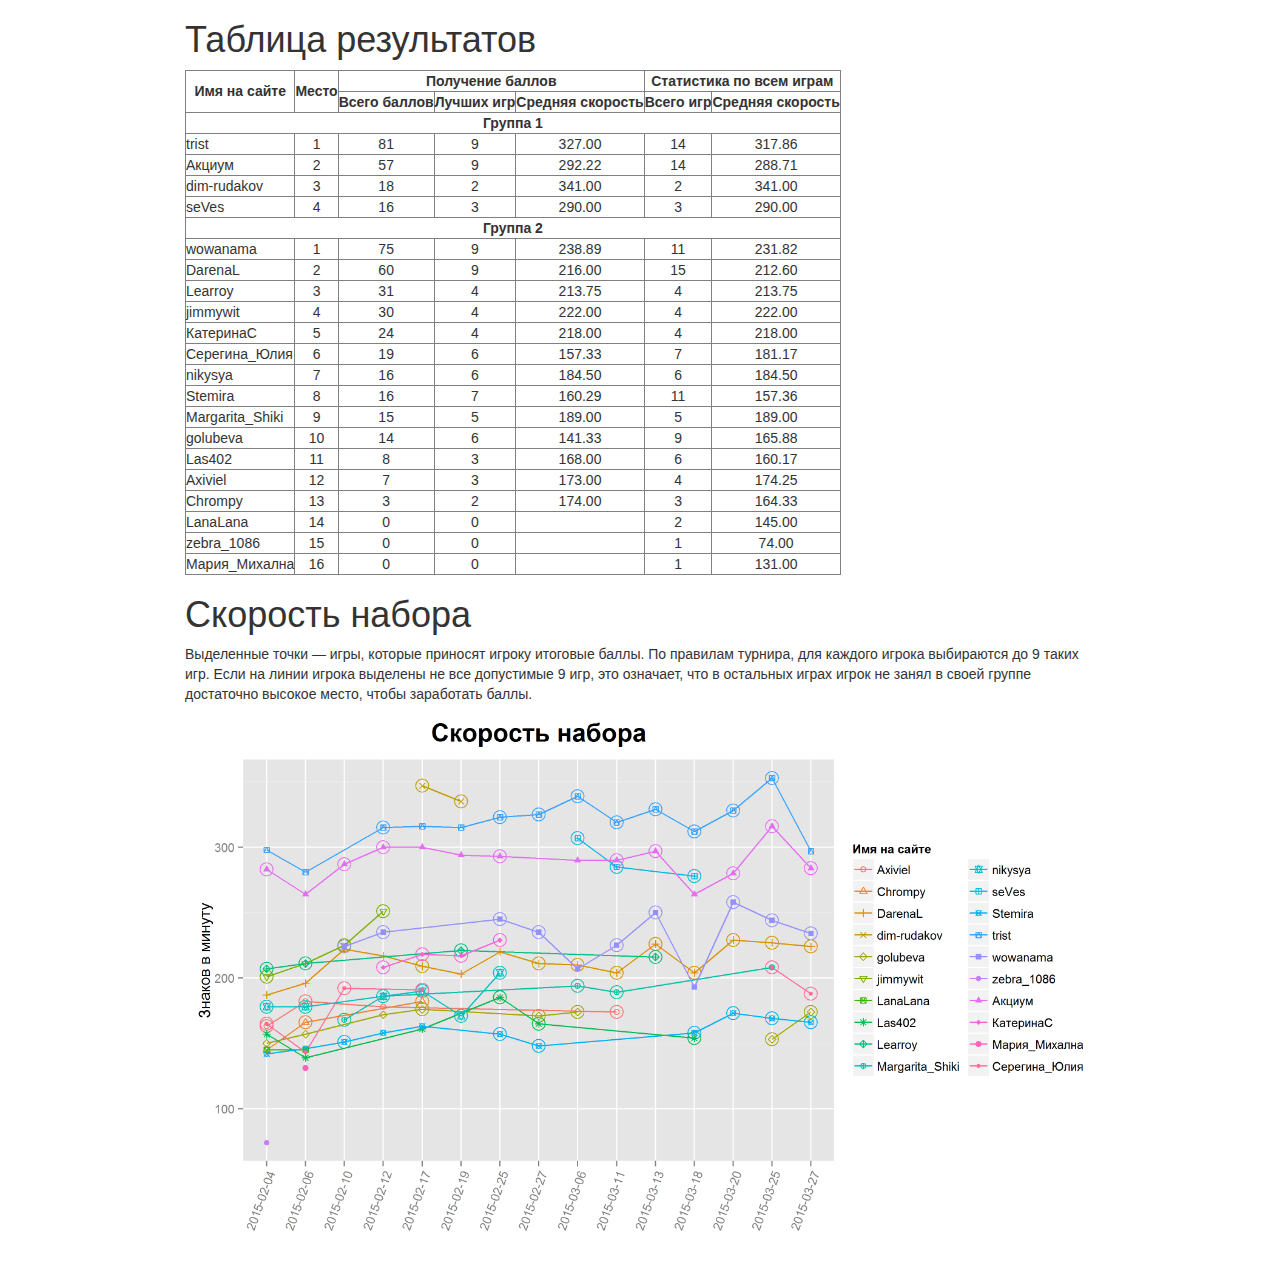
==== index.html @ b3d94346 "comply with mandatory pages structure" ====
<!DOCTYPE html>

<html xmlns="http://www.w3.org/1999/xhtml">

<head>

<meta charset="utf-8">
<meta http-equiv="Content-Type" content="text/html; charset=utf-8" />
<meta name="generator" content="pandoc" />



<title></title>

<script src="data:application/x-javascript,%2F%2A%21%20jQuery%20v1%2E11%2E0%20%7C%20%28c%29%202005%2C%202014%20jQuery%20Foundation%2C%20Inc%2E%20%7C%20jquery%2Eorg%2Flicense%20%2A%2F%0A%21function%28a%2Cb%29%7B%22object%22%3D%3Dtypeof%20module%26%26%22object%22%3D%3Dtypeof%20module%2Eexports%3Fmodule%2Eexports%3Da%2Edocument%3Fb%28a%2C%210%29%3Afunction%28a%29%7Bif%28%21a%2Edocument%29throw%20new%20Error%28%22jQuery%20requires%20a%20window%20with%20a%20document%22%29%3Breturn%20b%28a%29%7D%3Ab%28a%29%7D%28%22undefined%22%21%3Dtypeof%20window%3Fwindow%3Athis%2Cfunction%28a%2Cb%29%7Bvar%20c%3D%5B%5D%2Cd%3Dc%2Eslice%2Ce%3Dc%2Econcat%2Cf%3Dc%2Epush%2Cg%3Dc%2EindexOf%2Ch%3D%7B%7D%2Ci%3Dh%2EtoString%2Cj%3Dh%2EhasOwnProperty%2Ck%3D%22%22%2Etrim%2Cl%3D%7B%7D%2Cm%3D%221%2E11%2E0%22%2Cn%3Dfunction%28a%2Cb%29%7Breturn%20new%20n%2Efn%2Einit%28a%2Cb%29%7D%2Co%3D%2F%5E%5B%5Cs%5CuFEFF%5CxA0%5D%2B%7C%5B%5Cs%5CuFEFF%5CxA0%5D%2B%24%2Fg%2Cp%3D%2F%5E%2Dms%2D%2F%2Cq%3D%2F%2D%28%5B%5Cda%2Dz%5D%29%2Fgi%2Cr%3Dfunction%28a%2Cb%29%7Breturn%20b%2EtoUpperCase%28%29%7D%3Bn%2Efn%3Dn%2Eprototype%3D%7Bjquery%3Am%2Cconstructor%3An%2Cselector%3A%22%22%2Clength%3A0%2CtoArray%3Afunction%28%29%7Breturn%20d%2Ecall%28this%29%7D%2Cget%3Afunction%28a%29%7Breturn%20null%21%3Da%3F0%3Ea%3Fthis%5Ba%2Bthis%2Elength%5D%3Athis%5Ba%5D%3Ad%2Ecall%28this%29%7D%2CpushStack%3Afunction%28a%29%7Bvar%20b%3Dn%2Emerge%28this%2Econstructor%28%29%2Ca%29%3Breturn%20b%2EprevObject%3Dthis%2Cb%2Econtext%3Dthis%2Econtext%2Cb%7D%2Ceach%3Afunction%28a%2Cb%29%7Breturn%20n%2Eeach%28this%2Ca%2Cb%29%7D%2Cmap%3Afunction%28a%29%7Breturn%20this%2EpushStack%28n%2Emap%28this%2Cfunction%28b%2Cc%29%7Breturn%20a%2Ecall%28b%2Cc%2Cb%29%7D%29%29%7D%2Cslice%3Afunction%28%29%7Breturn%20this%2EpushStack%28d%2Eapply%28this%2Carguments%29%29%7D%2Cfirst%3Afunction%28%29%7Breturn%20this%2Eeq%280%29%7D%2Clast%3Afunction%28%29%7Breturn%20this%2Eeq%28%2D1%29%7D%2Ceq%3Afunction%28a%29%7Bvar%20b%3Dthis%2Elength%2Cc%3D%2Ba%2B%280%3Ea%3Fb%3A0%29%3Breturn%20this%2EpushStack%28c%3E%3D0%26%26b%3Ec%3F%5Bthis%5Bc%5D%5D%3A%5B%5D%29%7D%2Cend%3Afunction%28%29%7Breturn%20this%2EprevObject%7C%7Cthis%2Econstructor%28null%29%7D%2Cpush%3Af%2Csort%3Ac%2Esort%2Csplice%3Ac%2Esplice%7D%2Cn%2Eextend%3Dn%2Efn%2Eextend%3Dfunction%28%29%7Bvar%20a%2Cb%2Cc%2Cd%2Ce%2Cf%2Cg%3Darguments%5B0%5D%7C%7C%7B%7D%2Ch%3D1%2Ci%3Darguments%2Elength%2Cj%3D%211%3Bfor%28%22boolean%22%3D%3Dtypeof%20g%26%26%28j%3Dg%2Cg%3Darguments%5Bh%5D%7C%7C%7B%7D%2Ch%2B%2B%29%2C%22object%22%3D%3Dtypeof%20g%7C%7Cn%2EisFunction%28g%29%7C%7C%28g%3D%7B%7D%29%2Ch%3D%3D%3Di%26%26%28g%3Dthis%2Ch%2D%2D%29%3Bi%3Eh%3Bh%2B%2B%29if%28null%21%3D%28e%3Darguments%5Bh%5D%29%29for%28d%20in%20e%29a%3Dg%5Bd%5D%2Cc%3De%5Bd%5D%2Cg%21%3D%3Dc%26%26%28j%26%26c%26%26%28n%2EisPlainObject%28c%29%7C%7C%28b%3Dn%2EisArray%28c%29%29%29%3F%28b%3F%28b%3D%211%2Cf%3Da%26%26n%2EisArray%28a%29%3Fa%3A%5B%5D%29%3Af%3Da%26%26n%2EisPlainObject%28a%29%3Fa%3A%7B%7D%2Cg%5Bd%5D%3Dn%2Eextend%28j%2Cf%2Cc%29%29%3Avoid%200%21%3D%3Dc%26%26%28g%5Bd%5D%3Dc%29%29%3Breturn%20g%7D%2Cn%2Eextend%28%7Bexpando%3A%22jQuery%22%2B%28m%2BMath%2Erandom%28%29%29%2Ereplace%28%2F%5CD%2Fg%2C%22%22%29%2CisReady%3A%210%2Cerror%3Afunction%28a%29%7Bthrow%20new%20Error%28a%29%7D%2Cnoop%3Afunction%28%29%7B%7D%2CisFunction%3Afunction%28a%29%7Breturn%22function%22%3D%3D%3Dn%2Etype%28a%29%7D%2CisArray%3AArray%2EisArray%7C%7Cfunction%28a%29%7Breturn%22array%22%3D%3D%3Dn%2Etype%28a%29%7D%2CisWindow%3Afunction%28a%29%7Breturn%20null%21%3Da%26%26a%3D%3Da%2Ewindow%7D%2CisNumeric%3Afunction%28a%29%7Breturn%20a%2DparseFloat%28a%29%3E%3D0%7D%2CisEmptyObject%3Afunction%28a%29%7Bvar%20b%3Bfor%28b%20in%20a%29return%211%3Breturn%210%7D%2CisPlainObject%3Afunction%28a%29%7Bvar%20b%3Bif%28%21a%7C%7C%22object%22%21%3D%3Dn%2Etype%28a%29%7C%7Ca%2EnodeType%7C%7Cn%2EisWindow%28a%29%29return%211%3Btry%7Bif%28a%2Econstructor%26%26%21j%2Ecall%28a%2C%22constructor%22%29%26%26%21j%2Ecall%28a%2Econstructor%2Eprototype%2C%22isPrototypeOf%22%29%29return%211%7Dcatch%28c%29%7Breturn%211%7Dif%28l%2EownLast%29for%28b%20in%20a%29return%20j%2Ecall%28a%2Cb%29%3Bfor%28b%20in%20a%29%3Breturn%20void%200%3D%3D%3Db%7C%7Cj%2Ecall%28a%2Cb%29%7D%2Ctype%3Afunction%28a%29%7Breturn%20null%3D%3Da%3Fa%2B%22%22%3A%22object%22%3D%3Dtypeof%20a%7C%7C%22function%22%3D%3Dtypeof%20a%3Fh%5Bi%2Ecall%28a%29%5D%7C%7C%22object%22%3Atypeof%20a%7D%2CglobalEval%3Afunction%28b%29%7Bb%26%26n%2Etrim%28b%29%26%26%28a%2EexecScript%7C%7Cfunction%28b%29%7Ba%2Eeval%2Ecall%28a%2Cb%29%7D%29%28b%29%7D%2CcamelCase%3Afunction%28a%29%7Breturn%20a%2Ereplace%28p%2C%22ms%2D%22%29%2Ereplace%28q%2Cr%29%7D%2CnodeName%3Afunction%28a%2Cb%29%7Breturn%20a%2EnodeName%26%26a%2EnodeName%2EtoLowerCase%28%29%3D%3D%3Db%2EtoLowerCase%28%29%7D%2Ceach%3Afunction%28a%2Cb%2Cc%29%7Bvar%20d%2Ce%3D0%2Cf%3Da%2Elength%2Cg%3Ds%28a%29%3Bif%28c%29%7Bif%28g%29%7Bfor%28%3Bf%3Ee%3Be%2B%2B%29if%28d%3Db%2Eapply%28a%5Be%5D%2Cc%29%2Cd%3D%3D%3D%211%29break%7Delse%20for%28e%20in%20a%29if%28d%3Db%2Eapply%28a%5Be%5D%2Cc%29%2Cd%3D%3D%3D%211%29break%7Delse%20if%28g%29%7Bfor%28%3Bf%3Ee%3Be%2B%2B%29if%28d%3Db%2Ecall%28a%5Be%5D%2Ce%2Ca%5Be%5D%29%2Cd%3D%3D%3D%211%29break%7Delse%20for%28e%20in%20a%29if%28d%3Db%2Ecall%28a%5Be%5D%2Ce%2Ca%5Be%5D%29%2Cd%3D%3D%3D%211%29break%3Breturn%20a%7D%2Ctrim%3Ak%26%26%21k%2Ecall%28%22%5Cufeff%5Cxa0%22%29%3Ffunction%28a%29%7Breturn%20null%3D%3Da%3F%22%22%3Ak%2Ecall%28a%29%7D%3Afunction%28a%29%7Breturn%20null%3D%3Da%3F%22%22%3A%28a%2B%22%22%29%2Ereplace%28o%2C%22%22%29%7D%2CmakeArray%3Afunction%28a%2Cb%29%7Bvar%20c%3Db%7C%7C%5B%5D%3Breturn%20null%21%3Da%26%26%28s%28Object%28a%29%29%3Fn%2Emerge%28c%2C%22string%22%3D%3Dtypeof%20a%3F%5Ba%5D%3Aa%29%3Af%2Ecall%28c%2Ca%29%29%2Cc%7D%2CinArray%3Afunction%28a%2Cb%2Cc%29%7Bvar%20d%3Bif%28b%29%7Bif%28g%29return%20g%2Ecall%28b%2Ca%2Cc%29%3Bfor%28d%3Db%2Elength%2Cc%3Dc%3F0%3Ec%3FMath%2Emax%280%2Cd%2Bc%29%3Ac%3A0%3Bd%3Ec%3Bc%2B%2B%29if%28c%20in%20b%26%26b%5Bc%5D%3D%3D%3Da%29return%20c%7Dreturn%2D1%7D%2Cmerge%3Afunction%28a%2Cb%29%7Bvar%20c%3D%2Bb%2Elength%2Cd%3D0%2Ce%3Da%2Elength%3Bwhile%28c%3Ed%29a%5Be%2B%2B%5D%3Db%5Bd%2B%2B%5D%3Bif%28c%21%3D%3Dc%29while%28void%200%21%3D%3Db%5Bd%5D%29a%5Be%2B%2B%5D%3Db%5Bd%2B%2B%5D%3Breturn%20a%2Elength%3De%2Ca%7D%2Cgrep%3Afunction%28a%2Cb%2Cc%29%7Bfor%28var%20d%2Ce%3D%5B%5D%2Cf%3D0%2Cg%3Da%2Elength%2Ch%3D%21c%3Bg%3Ef%3Bf%2B%2B%29d%3D%21b%28a%5Bf%5D%2Cf%29%2Cd%21%3D%3Dh%26%26e%2Epush%28a%5Bf%5D%29%3Breturn%20e%7D%2Cmap%3Afunction%28a%2Cb%2Cc%29%7Bvar%20d%2Cf%3D0%2Cg%3Da%2Elength%2Ch%3Ds%28a%29%2Ci%3D%5B%5D%3Bif%28h%29for%28%3Bg%3Ef%3Bf%2B%2B%29d%3Db%28a%5Bf%5D%2Cf%2Cc%29%2Cnull%21%3Dd%26%26i%2Epush%28d%29%3Belse%20for%28f%20in%20a%29d%3Db%28a%5Bf%5D%2Cf%2Cc%29%2Cnull%21%3Dd%26%26i%2Epush%28d%29%3Breturn%20e%2Eapply%28%5B%5D%2Ci%29%7D%2Cguid%3A1%2Cproxy%3Afunction%28a%2Cb%29%7Bvar%20c%2Ce%2Cf%3Breturn%22string%22%3D%3Dtypeof%20b%26%26%28f%3Da%5Bb%5D%2Cb%3Da%2Ca%3Df%29%2Cn%2EisFunction%28a%29%3F%28c%3Dd%2Ecall%28arguments%2C2%29%2Ce%3Dfunction%28%29%7Breturn%20a%2Eapply%28b%7C%7Cthis%2Cc%2Econcat%28d%2Ecall%28arguments%29%29%29%7D%2Ce%2Eguid%3Da%2Eguid%3Da%2Eguid%7C%7Cn%2Eguid%2B%2B%2Ce%29%3Avoid%200%7D%2Cnow%3Afunction%28%29%7Breturn%2Bnew%20Date%7D%2Csupport%3Al%7D%29%2Cn%2Eeach%28%22Boolean%20Number%20String%20Function%20Array%20Date%20RegExp%20Object%20Error%22%2Esplit%28%22%20%22%29%2Cfunction%28a%2Cb%29%7Bh%5B%22%5Bobject%20%22%2Bb%2B%22%5D%22%5D%3Db%2EtoLowerCase%28%29%7D%29%3Bfunction%20s%28a%29%7Bvar%20b%3Da%2Elength%2Cc%3Dn%2Etype%28a%29%3Breturn%22function%22%3D%3D%3Dc%7C%7Cn%2EisWindow%28a%29%3F%211%3A1%3D%3D%3Da%2EnodeType%26%26b%3F%210%3A%22array%22%3D%3D%3Dc%7C%7C0%3D%3D%3Db%7C%7C%22number%22%3D%3Dtypeof%20b%26%26b%3E0%26%26b%2D1%20in%20a%7Dvar%20t%3Dfunction%28a%29%7Bvar%20b%2Cc%2Cd%2Ce%2Cf%2Cg%2Ch%2Ci%2Cj%2Ck%2Cl%2Cm%2Cn%2Co%2Cp%2Cq%2Cr%2Cs%3D%22sizzle%22%2B%2Dnew%20Date%2Ct%3Da%2Edocument%2Cu%3D0%2Cv%3D0%2Cw%3Deb%28%29%2Cx%3Deb%28%29%2Cy%3Deb%28%29%2Cz%3Dfunction%28a%2Cb%29%7Breturn%20a%3D%3D%3Db%26%26%28j%3D%210%29%2C0%7D%2CA%3D%22undefined%22%2CB%3D1%3C%3C31%2CC%3D%7B%7D%2EhasOwnProperty%2CD%3D%5B%5D%2CE%3DD%2Epop%2CF%3DD%2Epush%2CG%3DD%2Epush%2CH%3DD%2Eslice%2CI%3DD%2EindexOf%7C%7Cfunction%28a%29%7Bfor%28var%20b%3D0%2Cc%3Dthis%2Elength%3Bc%3Eb%3Bb%2B%2B%29if%28this%5Bb%5D%3D%3D%3Da%29return%20b%3Breturn%2D1%7D%2CJ%3D%22checked%7Cselected%7Casync%7Cautofocus%7Cautoplay%7Ccontrols%7Cdefer%7Cdisabled%7Chidden%7Cismap%7Cloop%7Cmultiple%7Copen%7Creadonly%7Crequired%7Cscoped%22%2CK%3D%22%5B%5C%5Cx20%5C%5Ct%5C%5Cr%5C%5Cn%5C%5Cf%5D%22%2CL%3D%22%28%3F%3A%5C%5C%5C%5C%2E%7C%5B%5C%5Cw%2D%5D%7C%5B%5E%5C%5Cx00%2D%5C%5Cxa0%5D%29%2B%22%2CM%3DL%2Ereplace%28%22w%22%2C%22w%23%22%29%2CN%3D%22%5C%5C%5B%22%2BK%2B%22%2A%28%22%2BL%2B%22%29%22%2BK%2B%22%2A%28%3F%3A%28%5B%2A%5E%24%7C%21%7E%5D%3F%3D%29%22%2BK%2B%22%2A%28%3F%3A%28%5B%27%5C%22%5D%29%28%28%3F%3A%5C%5C%5C%5C%2E%7C%5B%5E%5C%5C%5C%5C%5D%29%2A%3F%29%5C%5C3%7C%28%22%2BM%2B%22%29%7C%29%7C%29%22%2BK%2B%22%2A%5C%5C%5D%22%2CO%3D%22%3A%28%22%2BL%2B%22%29%28%3F%3A%5C%5C%28%28%28%5B%27%5C%22%5D%29%28%28%3F%3A%5C%5C%5C%5C%2E%7C%5B%5E%5C%5C%5C%5C%5D%29%2A%3F%29%5C%5C3%7C%28%28%3F%3A%5C%5C%5C%5C%2E%7C%5B%5E%5C%5C%5C%5C%28%29%5B%5C%5C%5D%5D%7C%22%2BN%2Ereplace%283%2C8%29%2B%22%29%2A%29%7C%2E%2A%29%5C%5C%29%7C%29%22%2CP%3Dnew%20RegExp%28%22%5E%22%2BK%2B%22%2B%7C%28%28%3F%3A%5E%7C%5B%5E%5C%5C%5C%5C%5D%29%28%3F%3A%5C%5C%5C%5C%2E%29%2A%29%22%2BK%2B%22%2B%24%22%2C%22g%22%29%2CQ%3Dnew%20RegExp%28%22%5E%22%2BK%2B%22%2A%2C%22%2BK%2B%22%2A%22%29%2CR%3Dnew%20RegExp%28%22%5E%22%2BK%2B%22%2A%28%5B%3E%2B%7E%5D%7C%22%2BK%2B%22%29%22%2BK%2B%22%2A%22%29%2CS%3Dnew%20RegExp%28%22%3D%22%2BK%2B%22%2A%28%5B%5E%5C%5C%5D%27%5C%22%5D%2A%3F%29%22%2BK%2B%22%2A%5C%5C%5D%22%2C%22g%22%29%2CT%3Dnew%20RegExp%28O%29%2CU%3Dnew%20RegExp%28%22%5E%22%2BM%2B%22%24%22%29%2CV%3D%7BID%3Anew%20RegExp%28%22%5E%23%28%22%2BL%2B%22%29%22%29%2CCLASS%3Anew%20RegExp%28%22%5E%5C%5C%2E%28%22%2BL%2B%22%29%22%29%2CTAG%3Anew%20RegExp%28%22%5E%28%22%2BL%2Ereplace%28%22w%22%2C%22w%2A%22%29%2B%22%29%22%29%2CATTR%3Anew%20RegExp%28%22%5E%22%2BN%29%2CPSEUDO%3Anew%20RegExp%28%22%5E%22%2BO%29%2CCHILD%3Anew%20RegExp%28%22%5E%3A%28only%7Cfirst%7Clast%7Cnth%7Cnth%2Dlast%29%2D%28child%7Cof%2Dtype%29%28%3F%3A%5C%5C%28%22%2BK%2B%22%2A%28even%7Codd%7C%28%28%5B%2B%2D%5D%7C%29%28%5C%5Cd%2A%29n%7C%29%22%2BK%2B%22%2A%28%3F%3A%28%5B%2B%2D%5D%7C%29%22%2BK%2B%22%2A%28%5C%5Cd%2B%29%7C%29%29%22%2BK%2B%22%2A%5C%5C%29%7C%29%22%2C%22i%22%29%2Cbool%3Anew%20RegExp%28%22%5E%28%3F%3A%22%2BJ%2B%22%29%24%22%2C%22i%22%29%2CneedsContext%3Anew%20RegExp%28%22%5E%22%2BK%2B%22%2A%5B%3E%2B%7E%5D%7C%3A%28even%7Codd%7Ceq%7Cgt%7Clt%7Cnth%7Cfirst%7Clast%29%28%3F%3A%5C%5C%28%22%2BK%2B%22%2A%28%28%3F%3A%2D%5C%5Cd%29%3F%5C%5Cd%2A%29%22%2BK%2B%22%2A%5C%5C%29%7C%29%28%3F%3D%5B%5E%2D%5D%7C%24%29%22%2C%22i%22%29%7D%2CW%3D%2F%5E%28%3F%3Ainput%7Cselect%7Ctextarea%7Cbutton%29%24%2Fi%2CX%3D%2F%5Eh%5Cd%24%2Fi%2CY%3D%2F%5E%5B%5E%7B%5D%2B%5C%7B%5Cs%2A%5C%5Bnative%20%5Cw%2F%2CZ%3D%2F%5E%28%3F%3A%23%28%5B%5Cw%2D%5D%2B%29%7C%28%5Cw%2B%29%7C%5C%2E%28%5B%5Cw%2D%5D%2B%29%29%24%2F%2C%24%3D%2F%5B%2B%7E%5D%2F%2C%5F%3D%2F%27%7C%5C%5C%2Fg%2Cab%3Dnew%20RegExp%28%22%5C%5C%5C%5C%28%5B%5C%5Cda%2Df%5D%7B1%2C6%7D%22%2BK%2B%22%3F%7C%28%22%2BK%2B%22%29%7C%2E%29%22%2C%22ig%22%29%2Cbb%3Dfunction%28a%2Cb%2Cc%29%7Bvar%20d%3D%220x%22%2Bb%2D65536%3Breturn%20d%21%3D%3Dd%7C%7Cc%3Fb%3A0%3Ed%3FString%2EfromCharCode%28d%2B65536%29%3AString%2EfromCharCode%28d%3E%3E10%7C55296%2C1023%26d%7C56320%29%7D%3Btry%7BG%2Eapply%28D%3DH%2Ecall%28t%2EchildNodes%29%2Ct%2EchildNodes%29%2CD%5Bt%2EchildNodes%2Elength%5D%2EnodeType%7Dcatch%28cb%29%7BG%3D%7Bapply%3AD%2Elength%3Ffunction%28a%2Cb%29%7BF%2Eapply%28a%2CH%2Ecall%28b%29%29%7D%3Afunction%28a%2Cb%29%7Bvar%20c%3Da%2Elength%2Cd%3D0%3Bwhile%28a%5Bc%2B%2B%5D%3Db%5Bd%2B%2B%5D%29%3Ba%2Elength%3Dc%2D1%7D%7D%7Dfunction%20db%28a%2Cb%2Cd%2Ce%29%7Bvar%20f%2Cg%2Ch%2Ci%2Cj%2Cm%2Cp%2Cq%2Cu%2Cv%3Bif%28%28b%3Fb%2EownerDocument%7C%7Cb%3At%29%21%3D%3Dl%26%26k%28b%29%2Cb%3Db%7C%7Cl%2Cd%3Dd%7C%7C%5B%5D%2C%21a%7C%7C%22string%22%21%3Dtypeof%20a%29return%20d%3Bif%281%21%3D%3D%28i%3Db%2EnodeType%29%26%269%21%3D%3Di%29return%5B%5D%3Bif%28n%26%26%21e%29%7Bif%28f%3DZ%2Eexec%28a%29%29if%28h%3Df%5B1%5D%29%7Bif%289%3D%3D%3Di%29%7Bif%28g%3Db%2EgetElementById%28h%29%2C%21g%7C%7C%21g%2EparentNode%29return%20d%3Bif%28g%2Eid%3D%3D%3Dh%29return%20d%2Epush%28g%29%2Cd%7Delse%20if%28b%2EownerDocument%26%26%28g%3Db%2EownerDocument%2EgetElementById%28h%29%29%26%26r%28b%2Cg%29%26%26g%2Eid%3D%3D%3Dh%29return%20d%2Epush%28g%29%2Cd%7Delse%7Bif%28f%5B2%5D%29return%20G%2Eapply%28d%2Cb%2EgetElementsByTagName%28a%29%29%2Cd%3Bif%28%28h%3Df%5B3%5D%29%26%26c%2EgetElementsByClassName%26%26b%2EgetElementsByClassName%29return%20G%2Eapply%28d%2Cb%2EgetElementsByClassName%28h%29%29%2Cd%7Dif%28c%2Eqsa%26%26%28%21o%7C%7C%21o%2Etest%28a%29%29%29%7Bif%28q%3Dp%3Ds%2Cu%3Db%2Cv%3D9%3D%3D%3Di%26%26a%2C1%3D%3D%3Di%26%26%22object%22%21%3D%3Db%2EnodeName%2EtoLowerCase%28%29%29%7Bm%3Dob%28a%29%2C%28p%3Db%2EgetAttribute%28%22id%22%29%29%3Fq%3Dp%2Ereplace%28%5F%2C%22%5C%5C%24%26%22%29%3Ab%2EsetAttribute%28%22id%22%2Cq%29%2Cq%3D%22%5Bid%3D%27%22%2Bq%2B%22%27%5D%20%22%2Cj%3Dm%2Elength%3Bwhile%28j%2D%2D%29m%5Bj%5D%3Dq%2Bpb%28m%5Bj%5D%29%3Bu%3D%24%2Etest%28a%29%26%26mb%28b%2EparentNode%29%7C%7Cb%2Cv%3Dm%2Ejoin%28%22%2C%22%29%7Dif%28v%29try%7Breturn%20G%2Eapply%28d%2Cu%2EquerySelectorAll%28v%29%29%2Cd%7Dcatch%28w%29%7B%7Dfinally%7Bp%7C%7Cb%2EremoveAttribute%28%22id%22%29%7D%7D%7Dreturn%20xb%28a%2Ereplace%28P%2C%22%241%22%29%2Cb%2Cd%2Ce%29%7Dfunction%20eb%28%29%7Bvar%20a%3D%5B%5D%3Bfunction%20b%28c%2Ce%29%7Breturn%20a%2Epush%28c%2B%22%20%22%29%3Ed%2EcacheLength%26%26delete%20b%5Ba%2Eshift%28%29%5D%2Cb%5Bc%2B%22%20%22%5D%3De%7Dreturn%20b%7Dfunction%20fb%28a%29%7Breturn%20a%5Bs%5D%3D%210%2Ca%7Dfunction%20gb%28a%29%7Bvar%20b%3Dl%2EcreateElement%28%22div%22%29%3Btry%7Breturn%21%21a%28b%29%7Dcatch%28c%29%7Breturn%211%7Dfinally%7Bb%2EparentNode%26%26b%2EparentNode%2EremoveChild%28b%29%2Cb%3Dnull%7D%7Dfunction%20hb%28a%2Cb%29%7Bvar%20c%3Da%2Esplit%28%22%7C%22%29%2Ce%3Da%2Elength%3Bwhile%28e%2D%2D%29d%2EattrHandle%5Bc%5Be%5D%5D%3Db%7Dfunction%20ib%28a%2Cb%29%7Bvar%20c%3Db%26%26a%2Cd%3Dc%26%261%3D%3D%3Da%2EnodeType%26%261%3D%3D%3Db%2EnodeType%26%26%28%7Eb%2EsourceIndex%7C%7CB%29%2D%28%7Ea%2EsourceIndex%7C%7CB%29%3Bif%28d%29return%20d%3Bif%28c%29while%28c%3Dc%2EnextSibling%29if%28c%3D%3D%3Db%29return%2D1%3Breturn%20a%3F1%3A%2D1%7Dfunction%20jb%28a%29%7Breturn%20function%28b%29%7Bvar%20c%3Db%2EnodeName%2EtoLowerCase%28%29%3Breturn%22input%22%3D%3D%3Dc%26%26b%2Etype%3D%3D%3Da%7D%7Dfunction%20kb%28a%29%7Breturn%20function%28b%29%7Bvar%20c%3Db%2EnodeName%2EtoLowerCase%28%29%3Breturn%28%22input%22%3D%3D%3Dc%7C%7C%22button%22%3D%3D%3Dc%29%26%26b%2Etype%3D%3D%3Da%7D%7Dfunction%20lb%28a%29%7Breturn%20fb%28function%28b%29%7Breturn%20b%3D%2Bb%2Cfb%28function%28c%2Cd%29%7Bvar%20e%2Cf%3Da%28%5B%5D%2Cc%2Elength%2Cb%29%2Cg%3Df%2Elength%3Bwhile%28g%2D%2D%29c%5Be%3Df%5Bg%5D%5D%26%26%28c%5Be%5D%3D%21%28d%5Be%5D%3Dc%5Be%5D%29%29%7D%29%7D%29%7Dfunction%20mb%28a%29%7Breturn%20a%26%26typeof%20a%2EgetElementsByTagName%21%3D%3DA%26%26a%7Dc%3Ddb%2Esupport%3D%7B%7D%2Cf%3Ddb%2EisXML%3Dfunction%28a%29%7Bvar%20b%3Da%26%26%28a%2EownerDocument%7C%7Ca%29%2EdocumentElement%3Breturn%20b%3F%22HTML%22%21%3D%3Db%2EnodeName%3A%211%7D%2Ck%3Ddb%2EsetDocument%3Dfunction%28a%29%7Bvar%20b%2Ce%3Da%3Fa%2EownerDocument%7C%7Ca%3At%2Cg%3De%2EdefaultView%3Breturn%20e%21%3D%3Dl%26%269%3D%3D%3De%2EnodeType%26%26e%2EdocumentElement%3F%28l%3De%2Cm%3De%2EdocumentElement%2Cn%3D%21f%28e%29%2Cg%26%26g%21%3D%3Dg%2Etop%26%26%28g%2EaddEventListener%3Fg%2EaddEventListener%28%22unload%22%2Cfunction%28%29%7Bk%28%29%7D%2C%211%29%3Ag%2EattachEvent%26%26g%2EattachEvent%28%22onunload%22%2Cfunction%28%29%7Bk%28%29%7D%29%29%2Cc%2Eattributes%3Dgb%28function%28a%29%7Breturn%20a%2EclassName%3D%22i%22%2C%21a%2EgetAttribute%28%22className%22%29%7D%29%2Cc%2EgetElementsByTagName%3Dgb%28function%28a%29%7Breturn%20a%2EappendChild%28e%2EcreateComment%28%22%22%29%29%2C%21a%2EgetElementsByTagName%28%22%2A%22%29%2Elength%7D%29%2Cc%2EgetElementsByClassName%3DY%2Etest%28e%2EgetElementsByClassName%29%26%26gb%28function%28a%29%7Breturn%20a%2EinnerHTML%3D%22%3Cdiv%20class%3D%27a%27%3E%3C%2Fdiv%3E%3Cdiv%20class%3D%27a%20i%27%3E%3C%2Fdiv%3E%22%2Ca%2EfirstChild%2EclassName%3D%22i%22%2C2%3D%3D%3Da%2EgetElementsByClassName%28%22i%22%29%2Elength%7D%29%2Cc%2EgetById%3Dgb%28function%28a%29%7Breturn%20m%2EappendChild%28a%29%2Eid%3Ds%2C%21e%2EgetElementsByName%7C%7C%21e%2EgetElementsByName%28s%29%2Elength%7D%29%2Cc%2EgetById%3F%28d%2Efind%2EID%3Dfunction%28a%2Cb%29%7Bif%28typeof%20b%2EgetElementById%21%3D%3DA%26%26n%29%7Bvar%20c%3Db%2EgetElementById%28a%29%3Breturn%20c%26%26c%2EparentNode%3F%5Bc%5D%3A%5B%5D%7D%7D%2Cd%2Efilter%2EID%3Dfunction%28a%29%7Bvar%20b%3Da%2Ereplace%28ab%2Cbb%29%3Breturn%20function%28a%29%7Breturn%20a%2EgetAttribute%28%22id%22%29%3D%3D%3Db%7D%7D%29%3A%28delete%20d%2Efind%2EID%2Cd%2Efilter%2EID%3Dfunction%28a%29%7Bvar%20b%3Da%2Ereplace%28ab%2Cbb%29%3Breturn%20function%28a%29%7Bvar%20c%3Dtypeof%20a%2EgetAttributeNode%21%3D%3DA%26%26a%2EgetAttributeNode%28%22id%22%29%3Breturn%20c%26%26c%2Evalue%3D%3D%3Db%7D%7D%29%2Cd%2Efind%2ETAG%3Dc%2EgetElementsByTagName%3Ffunction%28a%2Cb%29%7Breturn%20typeof%20b%2EgetElementsByTagName%21%3D%3DA%3Fb%2EgetElementsByTagName%28a%29%3Avoid%200%7D%3Afunction%28a%2Cb%29%7Bvar%20c%2Cd%3D%5B%5D%2Ce%3D0%2Cf%3Db%2EgetElementsByTagName%28a%29%3Bif%28%22%2A%22%3D%3D%3Da%29%7Bwhile%28c%3Df%5Be%2B%2B%5D%291%3D%3D%3Dc%2EnodeType%26%26d%2Epush%28c%29%3Breturn%20d%7Dreturn%20f%7D%2Cd%2Efind%2ECLASS%3Dc%2EgetElementsByClassName%26%26function%28a%2Cb%29%7Breturn%20typeof%20b%2EgetElementsByClassName%21%3D%3DA%26%26n%3Fb%2EgetElementsByClassName%28a%29%3Avoid%200%7D%2Cp%3D%5B%5D%2Co%3D%5B%5D%2C%28c%2Eqsa%3DY%2Etest%28e%2EquerySelectorAll%29%29%26%26%28gb%28function%28a%29%7Ba%2EinnerHTML%3D%22%3Cselect%20t%3D%27%27%3E%3Coption%20selected%3D%27%27%3E%3C%2Foption%3E%3C%2Fselect%3E%22%2Ca%2EquerySelectorAll%28%22%5Bt%5E%3D%27%27%5D%22%29%2Elength%26%26o%2Epush%28%22%5B%2A%5E%24%5D%3D%22%2BK%2B%22%2A%28%3F%3A%27%27%7C%5C%22%5C%22%29%22%29%2Ca%2EquerySelectorAll%28%22%5Bselected%5D%22%29%2Elength%7C%7Co%2Epush%28%22%5C%5C%5B%22%2BK%2B%22%2A%28%3F%3Avalue%7C%22%2BJ%2B%22%29%22%29%2Ca%2EquerySelectorAll%28%22%3Achecked%22%29%2Elength%7C%7Co%2Epush%28%22%3Achecked%22%29%7D%29%2Cgb%28function%28a%29%7Bvar%20b%3De%2EcreateElement%28%22input%22%29%3Bb%2EsetAttribute%28%22type%22%2C%22hidden%22%29%2Ca%2EappendChild%28b%29%2EsetAttribute%28%22name%22%2C%22D%22%29%2Ca%2EquerySelectorAll%28%22%5Bname%3Dd%5D%22%29%2Elength%26%26o%2Epush%28%22name%22%2BK%2B%22%2A%5B%2A%5E%24%7C%21%7E%5D%3F%3D%22%29%2Ca%2EquerySelectorAll%28%22%3Aenabled%22%29%2Elength%7C%7Co%2Epush%28%22%3Aenabled%22%2C%22%3Adisabled%22%29%2Ca%2EquerySelectorAll%28%22%2A%2C%3Ax%22%29%2Co%2Epush%28%22%2C%2E%2A%3A%22%29%7D%29%29%2C%28c%2EmatchesSelector%3DY%2Etest%28q%3Dm%2EwebkitMatchesSelector%7C%7Cm%2EmozMatchesSelector%7C%7Cm%2EoMatchesSelector%7C%7Cm%2EmsMatchesSelector%29%29%26%26gb%28function%28a%29%7Bc%2EdisconnectedMatch%3Dq%2Ecall%28a%2C%22div%22%29%2Cq%2Ecall%28a%2C%22%5Bs%21%3D%27%27%5D%3Ax%22%29%2Cp%2Epush%28%22%21%3D%22%2CO%29%7D%29%2Co%3Do%2Elength%26%26new%20RegExp%28o%2Ejoin%28%22%7C%22%29%29%2Cp%3Dp%2Elength%26%26new%20RegExp%28p%2Ejoin%28%22%7C%22%29%29%2Cb%3DY%2Etest%28m%2EcompareDocumentPosition%29%2Cr%3Db%7C%7CY%2Etest%28m%2Econtains%29%3Ffunction%28a%2Cb%29%7Bvar%20c%3D9%3D%3D%3Da%2EnodeType%3Fa%2EdocumentElement%3Aa%2Cd%3Db%26%26b%2EparentNode%3Breturn%20a%3D%3D%3Dd%7C%7C%21%28%21d%7C%7C1%21%3D%3Dd%2EnodeType%7C%7C%21%28c%2Econtains%3Fc%2Econtains%28d%29%3Aa%2EcompareDocumentPosition%26%2616%26a%2EcompareDocumentPosition%28d%29%29%29%7D%3Afunction%28a%2Cb%29%7Bif%28b%29while%28b%3Db%2EparentNode%29if%28b%3D%3D%3Da%29return%210%3Breturn%211%7D%2Cz%3Db%3Ffunction%28a%2Cb%29%7Bif%28a%3D%3D%3Db%29return%20j%3D%210%2C0%3Bvar%20d%3D%21a%2EcompareDocumentPosition%2D%21b%2EcompareDocumentPosition%3Breturn%20d%3Fd%3A%28d%3D%28a%2EownerDocument%7C%7Ca%29%3D%3D%3D%28b%2EownerDocument%7C%7Cb%29%3Fa%2EcompareDocumentPosition%28b%29%3A1%2C1%26d%7C%7C%21c%2EsortDetached%26%26b%2EcompareDocumentPosition%28a%29%3D%3D%3Dd%3Fa%3D%3D%3De%7C%7Ca%2EownerDocument%3D%3D%3Dt%26%26r%28t%2Ca%29%3F%2D1%3Ab%3D%3D%3De%7C%7Cb%2EownerDocument%3D%3D%3Dt%26%26r%28t%2Cb%29%3F1%3Ai%3FI%2Ecall%28i%2Ca%29%2DI%2Ecall%28i%2Cb%29%3A0%3A4%26d%3F%2D1%3A1%29%7D%3Afunction%28a%2Cb%29%7Bif%28a%3D%3D%3Db%29return%20j%3D%210%2C0%3Bvar%20c%2Cd%3D0%2Cf%3Da%2EparentNode%2Cg%3Db%2EparentNode%2Ch%3D%5Ba%5D%2Ck%3D%5Bb%5D%3Bif%28%21f%7C%7C%21g%29return%20a%3D%3D%3De%3F%2D1%3Ab%3D%3D%3De%3F1%3Af%3F%2D1%3Ag%3F1%3Ai%3FI%2Ecall%28i%2Ca%29%2DI%2Ecall%28i%2Cb%29%3A0%3Bif%28f%3D%3D%3Dg%29return%20ib%28a%2Cb%29%3Bc%3Da%3Bwhile%28c%3Dc%2EparentNode%29h%2Eunshift%28c%29%3Bc%3Db%3Bwhile%28c%3Dc%2EparentNode%29k%2Eunshift%28c%29%3Bwhile%28h%5Bd%5D%3D%3D%3Dk%5Bd%5D%29d%2B%2B%3Breturn%20d%3Fib%28h%5Bd%5D%2Ck%5Bd%5D%29%3Ah%5Bd%5D%3D%3D%3Dt%3F%2D1%3Ak%5Bd%5D%3D%3D%3Dt%3F1%3A0%7D%2Ce%29%3Al%7D%2Cdb%2Ematches%3Dfunction%28a%2Cb%29%7Breturn%20db%28a%2Cnull%2Cnull%2Cb%29%7D%2Cdb%2EmatchesSelector%3Dfunction%28a%2Cb%29%7Bif%28%28a%2EownerDocument%7C%7Ca%29%21%3D%3Dl%26%26k%28a%29%2Cb%3Db%2Ereplace%28S%2C%22%3D%27%241%27%5D%22%29%2C%21%28%21c%2EmatchesSelector%7C%7C%21n%7C%7Cp%26%26p%2Etest%28b%29%7C%7Co%26%26o%2Etest%28b%29%29%29try%7Bvar%20d%3Dq%2Ecall%28a%2Cb%29%3Bif%28d%7C%7Cc%2EdisconnectedMatch%7C%7Ca%2Edocument%26%2611%21%3D%3Da%2Edocument%2EnodeType%29return%20d%7Dcatch%28e%29%7B%7Dreturn%20db%28b%2Cl%2Cnull%2C%5Ba%5D%29%2Elength%3E0%7D%2Cdb%2Econtains%3Dfunction%28a%2Cb%29%7Breturn%28a%2EownerDocument%7C%7Ca%29%21%3D%3Dl%26%26k%28a%29%2Cr%28a%2Cb%29%7D%2Cdb%2Eattr%3Dfunction%28a%2Cb%29%7B%28a%2EownerDocument%7C%7Ca%29%21%3D%3Dl%26%26k%28a%29%3Bvar%20e%3Dd%2EattrHandle%5Bb%2EtoLowerCase%28%29%5D%2Cf%3De%26%26C%2Ecall%28d%2EattrHandle%2Cb%2EtoLowerCase%28%29%29%3Fe%28a%2Cb%2C%21n%29%3Avoid%200%3Breturn%20void%200%21%3D%3Df%3Ff%3Ac%2Eattributes%7C%7C%21n%3Fa%2EgetAttribute%28b%29%3A%28f%3Da%2EgetAttributeNode%28b%29%29%26%26f%2Especified%3Ff%2Evalue%3Anull%7D%2Cdb%2Eerror%3Dfunction%28a%29%7Bthrow%20new%20Error%28%22Syntax%20error%2C%20unrecognized%20expression%3A%20%22%2Ba%29%7D%2Cdb%2EuniqueSort%3Dfunction%28a%29%7Bvar%20b%2Cd%3D%5B%5D%2Ce%3D0%2Cf%3D0%3Bif%28j%3D%21c%2EdetectDuplicates%2Ci%3D%21c%2EsortStable%26%26a%2Eslice%280%29%2Ca%2Esort%28z%29%2Cj%29%7Bwhile%28b%3Da%5Bf%2B%2B%5D%29b%3D%3D%3Da%5Bf%5D%26%26%28e%3Dd%2Epush%28f%29%29%3Bwhile%28e%2D%2D%29a%2Esplice%28d%5Be%5D%2C1%29%7Dreturn%20i%3Dnull%2Ca%7D%2Ce%3Ddb%2EgetText%3Dfunction%28a%29%7Bvar%20b%2Cc%3D%22%22%2Cd%3D0%2Cf%3Da%2EnodeType%3Bif%28f%29%7Bif%281%3D%3D%3Df%7C%7C9%3D%3D%3Df%7C%7C11%3D%3D%3Df%29%7Bif%28%22string%22%3D%3Dtypeof%20a%2EtextContent%29return%20a%2EtextContent%3Bfor%28a%3Da%2EfirstChild%3Ba%3Ba%3Da%2EnextSibling%29c%2B%3De%28a%29%7Delse%20if%283%3D%3D%3Df%7C%7C4%3D%3D%3Df%29return%20a%2EnodeValue%7Delse%20while%28b%3Da%5Bd%2B%2B%5D%29c%2B%3De%28b%29%3Breturn%20c%7D%2Cd%3Ddb%2Eselectors%3D%7BcacheLength%3A50%2CcreatePseudo%3Afb%2Cmatch%3AV%2CattrHandle%3A%7B%7D%2Cfind%3A%7B%7D%2Crelative%3A%7B%22%3E%22%3A%7Bdir%3A%22parentNode%22%2Cfirst%3A%210%7D%2C%22%20%22%3A%7Bdir%3A%22parentNode%22%7D%2C%22%2B%22%3A%7Bdir%3A%22previousSibling%22%2Cfirst%3A%210%7D%2C%22%7E%22%3A%7Bdir%3A%22previousSibling%22%7D%7D%2CpreFilter%3A%7BATTR%3Afunction%28a%29%7Breturn%20a%5B1%5D%3Da%5B1%5D%2Ereplace%28ab%2Cbb%29%2Ca%5B3%5D%3D%28a%5B4%5D%7C%7Ca%5B5%5D%7C%7C%22%22%29%2Ereplace%28ab%2Cbb%29%2C%22%7E%3D%22%3D%3D%3Da%5B2%5D%26%26%28a%5B3%5D%3D%22%20%22%2Ba%5B3%5D%2B%22%20%22%29%2Ca%2Eslice%280%2C4%29%7D%2CCHILD%3Afunction%28a%29%7Breturn%20a%5B1%5D%3Da%5B1%5D%2EtoLowerCase%28%29%2C%22nth%22%3D%3D%3Da%5B1%5D%2Eslice%280%2C3%29%3F%28a%5B3%5D%7C%7Cdb%2Eerror%28a%5B0%5D%29%2Ca%5B4%5D%3D%2B%28a%5B4%5D%3Fa%5B5%5D%2B%28a%5B6%5D%7C%7C1%29%3A2%2A%28%22even%22%3D%3D%3Da%5B3%5D%7C%7C%22odd%22%3D%3D%3Da%5B3%5D%29%29%2Ca%5B5%5D%3D%2B%28a%5B7%5D%2Ba%5B8%5D%7C%7C%22odd%22%3D%3D%3Da%5B3%5D%29%29%3Aa%5B3%5D%26%26db%2Eerror%28a%5B0%5D%29%2Ca%7D%2CPSEUDO%3Afunction%28a%29%7Bvar%20b%2Cc%3D%21a%5B5%5D%26%26a%5B2%5D%3Breturn%20V%2ECHILD%2Etest%28a%5B0%5D%29%3Fnull%3A%28a%5B3%5D%26%26void%200%21%3D%3Da%5B4%5D%3Fa%5B2%5D%3Da%5B4%5D%3Ac%26%26T%2Etest%28c%29%26%26%28b%3Dob%28c%2C%210%29%29%26%26%28b%3Dc%2EindexOf%28%22%29%22%2Cc%2Elength%2Db%29%2Dc%2Elength%29%26%26%28a%5B0%5D%3Da%5B0%5D%2Eslice%280%2Cb%29%2Ca%5B2%5D%3Dc%2Eslice%280%2Cb%29%29%2Ca%2Eslice%280%2C3%29%29%7D%7D%2Cfilter%3A%7BTAG%3Afunction%28a%29%7Bvar%20b%3Da%2Ereplace%28ab%2Cbb%29%2EtoLowerCase%28%29%3Breturn%22%2A%22%3D%3D%3Da%3Ffunction%28%29%7Breturn%210%7D%3Afunction%28a%29%7Breturn%20a%2EnodeName%26%26a%2EnodeName%2EtoLowerCase%28%29%3D%3D%3Db%7D%7D%2CCLASS%3Afunction%28a%29%7Bvar%20b%3Dw%5Ba%2B%22%20%22%5D%3Breturn%20b%7C%7C%28b%3Dnew%20RegExp%28%22%28%5E%7C%22%2BK%2B%22%29%22%2Ba%2B%22%28%22%2BK%2B%22%7C%24%29%22%29%29%26%26w%28a%2Cfunction%28a%29%7Breturn%20b%2Etest%28%22string%22%3D%3Dtypeof%20a%2EclassName%26%26a%2EclassName%7C%7Ctypeof%20a%2EgetAttribute%21%3D%3DA%26%26a%2EgetAttribute%28%22class%22%29%7C%7C%22%22%29%7D%29%7D%2CATTR%3Afunction%28a%2Cb%2Cc%29%7Breturn%20function%28d%29%7Bvar%20e%3Ddb%2Eattr%28d%2Ca%29%3Breturn%20null%3D%3De%3F%22%21%3D%22%3D%3D%3Db%3Ab%3F%28e%2B%3D%22%22%2C%22%3D%22%3D%3D%3Db%3Fe%3D%3D%3Dc%3A%22%21%3D%22%3D%3D%3Db%3Fe%21%3D%3Dc%3A%22%5E%3D%22%3D%3D%3Db%3Fc%26%260%3D%3D%3De%2EindexOf%28c%29%3A%22%2A%3D%22%3D%3D%3Db%3Fc%26%26e%2EindexOf%28c%29%3E%2D1%3A%22%24%3D%22%3D%3D%3Db%3Fc%26%26e%2Eslice%28%2Dc%2Elength%29%3D%3D%3Dc%3A%22%7E%3D%22%3D%3D%3Db%3F%28%22%20%22%2Be%2B%22%20%22%29%2EindexOf%28c%29%3E%2D1%3A%22%7C%3D%22%3D%3D%3Db%3Fe%3D%3D%3Dc%7C%7Ce%2Eslice%280%2Cc%2Elength%2B1%29%3D%3D%3Dc%2B%22%2D%22%3A%211%29%3A%210%7D%7D%2CCHILD%3Afunction%28a%2Cb%2Cc%2Cd%2Ce%29%7Bvar%20f%3D%22nth%22%21%3D%3Da%2Eslice%280%2C3%29%2Cg%3D%22last%22%21%3D%3Da%2Eslice%28%2D4%29%2Ch%3D%22of%2Dtype%22%3D%3D%3Db%3Breturn%201%3D%3D%3Dd%26%260%3D%3D%3De%3Ffunction%28a%29%7Breturn%21%21a%2EparentNode%7D%3Afunction%28b%2Cc%2Ci%29%7Bvar%20j%2Ck%2Cl%2Cm%2Cn%2Co%2Cp%3Df%21%3D%3Dg%3F%22nextSibling%22%3A%22previousSibling%22%2Cq%3Db%2EparentNode%2Cr%3Dh%26%26b%2EnodeName%2EtoLowerCase%28%29%2Ct%3D%21i%26%26%21h%3Bif%28q%29%7Bif%28f%29%7Bwhile%28p%29%7Bl%3Db%3Bwhile%28l%3Dl%5Bp%5D%29if%28h%3Fl%2EnodeName%2EtoLowerCase%28%29%3D%3D%3Dr%3A1%3D%3D%3Dl%2EnodeType%29return%211%3Bo%3Dp%3D%22only%22%3D%3D%3Da%26%26%21o%26%26%22nextSibling%22%7Dreturn%210%7Dif%28o%3D%5Bg%3Fq%2EfirstChild%3Aq%2ElastChild%5D%2Cg%26%26t%29%7Bk%3Dq%5Bs%5D%7C%7C%28q%5Bs%5D%3D%7B%7D%29%2Cj%3Dk%5Ba%5D%7C%7C%5B%5D%2Cn%3Dj%5B0%5D%3D%3D%3Du%26%26j%5B1%5D%2Cm%3Dj%5B0%5D%3D%3D%3Du%26%26j%5B2%5D%2Cl%3Dn%26%26q%2EchildNodes%5Bn%5D%3Bwhile%28l%3D%2B%2Bn%26%26l%26%26l%5Bp%5D%7C%7C%28m%3Dn%3D0%29%7C%7Co%2Epop%28%29%29if%281%3D%3D%3Dl%2EnodeType%26%26%2B%2Bm%26%26l%3D%3D%3Db%29%7Bk%5Ba%5D%3D%5Bu%2Cn%2Cm%5D%3Bbreak%7D%7Delse%20if%28t%26%26%28j%3D%28b%5Bs%5D%7C%7C%28b%5Bs%5D%3D%7B%7D%29%29%5Ba%5D%29%26%26j%5B0%5D%3D%3D%3Du%29m%3Dj%5B1%5D%3Belse%20while%28l%3D%2B%2Bn%26%26l%26%26l%5Bp%5D%7C%7C%28m%3Dn%3D0%29%7C%7Co%2Epop%28%29%29if%28%28h%3Fl%2EnodeName%2EtoLowerCase%28%29%3D%3D%3Dr%3A1%3D%3D%3Dl%2EnodeType%29%26%26%2B%2Bm%26%26%28t%26%26%28%28l%5Bs%5D%7C%7C%28l%5Bs%5D%3D%7B%7D%29%29%5Ba%5D%3D%5Bu%2Cm%5D%29%2Cl%3D%3D%3Db%29%29break%3Breturn%20m%2D%3De%2Cm%3D%3D%3Dd%7C%7Cm%25d%3D%3D%3D0%26%26m%2Fd%3E%3D0%7D%7D%7D%2CPSEUDO%3Afunction%28a%2Cb%29%7Bvar%20c%2Ce%3Dd%2Epseudos%5Ba%5D%7C%7Cd%2EsetFilters%5Ba%2EtoLowerCase%28%29%5D%7C%7Cdb%2Eerror%28%22unsupported%20pseudo%3A%20%22%2Ba%29%3Breturn%20e%5Bs%5D%3Fe%28b%29%3Ae%2Elength%3E1%3F%28c%3D%5Ba%2Ca%2C%22%22%2Cb%5D%2Cd%2EsetFilters%2EhasOwnProperty%28a%2EtoLowerCase%28%29%29%3Ffb%28function%28a%2Cc%29%7Bvar%20d%2Cf%3De%28a%2Cb%29%2Cg%3Df%2Elength%3Bwhile%28g%2D%2D%29d%3DI%2Ecall%28a%2Cf%5Bg%5D%29%2Ca%5Bd%5D%3D%21%28c%5Bd%5D%3Df%5Bg%5D%29%7D%29%3Afunction%28a%29%7Breturn%20e%28a%2C0%2Cc%29%7D%29%3Ae%7D%7D%2Cpseudos%3A%7Bnot%3Afb%28function%28a%29%7Bvar%20b%3D%5B%5D%2Cc%3D%5B%5D%2Cd%3Dg%28a%2Ereplace%28P%2C%22%241%22%29%29%3Breturn%20d%5Bs%5D%3Ffb%28function%28a%2Cb%2Cc%2Ce%29%7Bvar%20f%2Cg%3Dd%28a%2Cnull%2Ce%2C%5B%5D%29%2Ch%3Da%2Elength%3Bwhile%28h%2D%2D%29%28f%3Dg%5Bh%5D%29%26%26%28a%5Bh%5D%3D%21%28b%5Bh%5D%3Df%29%29%7D%29%3Afunction%28a%2Ce%2Cf%29%7Breturn%20b%5B0%5D%3Da%2Cd%28b%2Cnull%2Cf%2Cc%29%2C%21c%2Epop%28%29%7D%7D%29%2Chas%3Afb%28function%28a%29%7Breturn%20function%28b%29%7Breturn%20db%28a%2Cb%29%2Elength%3E0%7D%7D%29%2Ccontains%3Afb%28function%28a%29%7Breturn%20function%28b%29%7Breturn%28b%2EtextContent%7C%7Cb%2EinnerText%7C%7Ce%28b%29%29%2EindexOf%28a%29%3E%2D1%7D%7D%29%2Clang%3Afb%28function%28a%29%7Breturn%20U%2Etest%28a%7C%7C%22%22%29%7C%7Cdb%2Eerror%28%22unsupported%20lang%3A%20%22%2Ba%29%2Ca%3Da%2Ereplace%28ab%2Cbb%29%2EtoLowerCase%28%29%2Cfunction%28b%29%7Bvar%20c%3Bdo%20if%28c%3Dn%3Fb%2Elang%3Ab%2EgetAttribute%28%22xml%3Alang%22%29%7C%7Cb%2EgetAttribute%28%22lang%22%29%29return%20c%3Dc%2EtoLowerCase%28%29%2Cc%3D%3D%3Da%7C%7C0%3D%3D%3Dc%2EindexOf%28a%2B%22%2D%22%29%3Bwhile%28%28b%3Db%2EparentNode%29%26%261%3D%3D%3Db%2EnodeType%29%3Breturn%211%7D%7D%29%2Ctarget%3Afunction%28b%29%7Bvar%20c%3Da%2Elocation%26%26a%2Elocation%2Ehash%3Breturn%20c%26%26c%2Eslice%281%29%3D%3D%3Db%2Eid%7D%2Croot%3Afunction%28a%29%7Breturn%20a%3D%3D%3Dm%7D%2Cfocus%3Afunction%28a%29%7Breturn%20a%3D%3D%3Dl%2EactiveElement%26%26%28%21l%2EhasFocus%7C%7Cl%2EhasFocus%28%29%29%26%26%21%21%28a%2Etype%7C%7Ca%2Ehref%7C%7C%7Ea%2EtabIndex%29%7D%2Cenabled%3Afunction%28a%29%7Breturn%20a%2Edisabled%3D%3D%3D%211%7D%2Cdisabled%3Afunction%28a%29%7Breturn%20a%2Edisabled%3D%3D%3D%210%7D%2Cchecked%3Afunction%28a%29%7Bvar%20b%3Da%2EnodeName%2EtoLowerCase%28%29%3Breturn%22input%22%3D%3D%3Db%26%26%21%21a%2Echecked%7C%7C%22option%22%3D%3D%3Db%26%26%21%21a%2Eselected%7D%2Cselected%3Afunction%28a%29%7Breturn%20a%2EparentNode%26%26a%2EparentNode%2EselectedIndex%2Ca%2Eselected%3D%3D%3D%210%7D%2Cempty%3Afunction%28a%29%7Bfor%28a%3Da%2EfirstChild%3Ba%3Ba%3Da%2EnextSibling%29if%28a%2EnodeType%3C6%29return%211%3Breturn%210%7D%2Cparent%3Afunction%28a%29%7Breturn%21d%2Epseudos%2Eempty%28a%29%7D%2Cheader%3Afunction%28a%29%7Breturn%20X%2Etest%28a%2EnodeName%29%7D%2Cinput%3Afunction%28a%29%7Breturn%20W%2Etest%28a%2EnodeName%29%7D%2Cbutton%3Afunction%28a%29%7Bvar%20b%3Da%2EnodeName%2EtoLowerCase%28%29%3Breturn%22input%22%3D%3D%3Db%26%26%22button%22%3D%3D%3Da%2Etype%7C%7C%22button%22%3D%3D%3Db%7D%2Ctext%3Afunction%28a%29%7Bvar%20b%3Breturn%22input%22%3D%3D%3Da%2EnodeName%2EtoLowerCase%28%29%26%26%22text%22%3D%3D%3Da%2Etype%26%26%28null%3D%3D%28b%3Da%2EgetAttribute%28%22type%22%29%29%7C%7C%22text%22%3D%3D%3Db%2EtoLowerCase%28%29%29%7D%2Cfirst%3Alb%28function%28%29%7Breturn%5B0%5D%7D%29%2Clast%3Alb%28function%28a%2Cb%29%7Breturn%5Bb%2D1%5D%7D%29%2Ceq%3Alb%28function%28a%2Cb%2Cc%29%7Breturn%5B0%3Ec%3Fc%2Bb%3Ac%5D%7D%29%2Ceven%3Alb%28function%28a%2Cb%29%7Bfor%28var%20c%3D0%3Bb%3Ec%3Bc%2B%3D2%29a%2Epush%28c%29%3Breturn%20a%7D%29%2Codd%3Alb%28function%28a%2Cb%29%7Bfor%28var%20c%3D1%3Bb%3Ec%3Bc%2B%3D2%29a%2Epush%28c%29%3Breturn%20a%7D%29%2Clt%3Alb%28function%28a%2Cb%2Cc%29%7Bfor%28var%20d%3D0%3Ec%3Fc%2Bb%3Ac%3B%2D%2Dd%3E%3D0%3B%29a%2Epush%28d%29%3Breturn%20a%7D%29%2Cgt%3Alb%28function%28a%2Cb%2Cc%29%7Bfor%28var%20d%3D0%3Ec%3Fc%2Bb%3Ac%3B%2B%2Bd%3Cb%3B%29a%2Epush%28d%29%3Breturn%20a%7D%29%7D%7D%2Cd%2Epseudos%2Enth%3Dd%2Epseudos%2Eeq%3Bfor%28b%20in%7Bradio%3A%210%2Ccheckbox%3A%210%2Cfile%3A%210%2Cpassword%3A%210%2Cimage%3A%210%7D%29d%2Epseudos%5Bb%5D%3Djb%28b%29%3Bfor%28b%20in%7Bsubmit%3A%210%2Creset%3A%210%7D%29d%2Epseudos%5Bb%5D%3Dkb%28b%29%3Bfunction%20nb%28%29%7B%7Dnb%2Eprototype%3Dd%2Efilters%3Dd%2Epseudos%2Cd%2EsetFilters%3Dnew%20nb%3Bfunction%20ob%28a%2Cb%29%7Bvar%20c%2Ce%2Cf%2Cg%2Ch%2Ci%2Cj%2Ck%3Dx%5Ba%2B%22%20%22%5D%3Bif%28k%29return%20b%3F0%3Ak%2Eslice%280%29%3Bh%3Da%2Ci%3D%5B%5D%2Cj%3Dd%2EpreFilter%3Bwhile%28h%29%7B%28%21c%7C%7C%28e%3DQ%2Eexec%28h%29%29%29%26%26%28e%26%26%28h%3Dh%2Eslice%28e%5B0%5D%2Elength%29%7C%7Ch%29%2Ci%2Epush%28f%3D%5B%5D%29%29%2Cc%3D%211%2C%28e%3DR%2Eexec%28h%29%29%26%26%28c%3De%2Eshift%28%29%2Cf%2Epush%28%7Bvalue%3Ac%2Ctype%3Ae%5B0%5D%2Ereplace%28P%2C%22%20%22%29%7D%29%2Ch%3Dh%2Eslice%28c%2Elength%29%29%3Bfor%28g%20in%20d%2Efilter%29%21%28e%3DV%5Bg%5D%2Eexec%28h%29%29%7C%7Cj%5Bg%5D%26%26%21%28e%3Dj%5Bg%5D%28e%29%29%7C%7C%28c%3De%2Eshift%28%29%2Cf%2Epush%28%7Bvalue%3Ac%2Ctype%3Ag%2Cmatches%3Ae%7D%29%2Ch%3Dh%2Eslice%28c%2Elength%29%29%3Bif%28%21c%29break%7Dreturn%20b%3Fh%2Elength%3Ah%3Fdb%2Eerror%28a%29%3Ax%28a%2Ci%29%2Eslice%280%29%7Dfunction%20pb%28a%29%7Bfor%28var%20b%3D0%2Cc%3Da%2Elength%2Cd%3D%22%22%3Bc%3Eb%3Bb%2B%2B%29d%2B%3Da%5Bb%5D%2Evalue%3Breturn%20d%7Dfunction%20qb%28a%2Cb%2Cc%29%7Bvar%20d%3Db%2Edir%2Ce%3Dc%26%26%22parentNode%22%3D%3D%3Dd%2Cf%3Dv%2B%2B%3Breturn%20b%2Efirst%3Ffunction%28b%2Cc%2Cf%29%7Bwhile%28b%3Db%5Bd%5D%29if%281%3D%3D%3Db%2EnodeType%7C%7Ce%29return%20a%28b%2Cc%2Cf%29%7D%3Afunction%28b%2Cc%2Cg%29%7Bvar%20h%2Ci%2Cj%3D%5Bu%2Cf%5D%3Bif%28g%29%7Bwhile%28b%3Db%5Bd%5D%29if%28%281%3D%3D%3Db%2EnodeType%7C%7Ce%29%26%26a%28b%2Cc%2Cg%29%29return%210%7Delse%20while%28b%3Db%5Bd%5D%29if%281%3D%3D%3Db%2EnodeType%7C%7Ce%29%7Bif%28i%3Db%5Bs%5D%7C%7C%28b%5Bs%5D%3D%7B%7D%29%2C%28h%3Di%5Bd%5D%29%26%26h%5B0%5D%3D%3D%3Du%26%26h%5B1%5D%3D%3D%3Df%29return%20j%5B2%5D%3Dh%5B2%5D%3Bif%28i%5Bd%5D%3Dj%2Cj%5B2%5D%3Da%28b%2Cc%2Cg%29%29return%210%7D%7D%7Dfunction%20rb%28a%29%7Breturn%20a%2Elength%3E1%3Ffunction%28b%2Cc%2Cd%29%7Bvar%20e%3Da%2Elength%3Bwhile%28e%2D%2D%29if%28%21a%5Be%5D%28b%2Cc%2Cd%29%29return%211%3Breturn%210%7D%3Aa%5B0%5D%7Dfunction%20sb%28a%2Cb%2Cc%2Cd%2Ce%29%7Bfor%28var%20f%2Cg%3D%5B%5D%2Ch%3D0%2Ci%3Da%2Elength%2Cj%3Dnull%21%3Db%3Bi%3Eh%3Bh%2B%2B%29%28f%3Da%5Bh%5D%29%26%26%28%21c%7C%7Cc%28f%2Cd%2Ce%29%29%26%26%28g%2Epush%28f%29%2Cj%26%26b%2Epush%28h%29%29%3Breturn%20g%7Dfunction%20tb%28a%2Cb%2Cc%2Cd%2Ce%2Cf%29%7Breturn%20d%26%26%21d%5Bs%5D%26%26%28d%3Dtb%28d%29%29%2Ce%26%26%21e%5Bs%5D%26%26%28e%3Dtb%28e%2Cf%29%29%2Cfb%28function%28f%2Cg%2Ch%2Ci%29%7Bvar%20j%2Ck%2Cl%2Cm%3D%5B%5D%2Cn%3D%5B%5D%2Co%3Dg%2Elength%2Cp%3Df%7C%7Cwb%28b%7C%7C%22%2A%22%2Ch%2EnodeType%3F%5Bh%5D%3Ah%2C%5B%5D%29%2Cq%3D%21a%7C%7C%21f%26%26b%3Fp%3Asb%28p%2Cm%2Ca%2Ch%2Ci%29%2Cr%3Dc%3Fe%7C%7C%28f%3Fa%3Ao%7C%7Cd%29%3F%5B%5D%3Ag%3Aq%3Bif%28c%26%26c%28q%2Cr%2Ch%2Ci%29%2Cd%29%7Bj%3Dsb%28r%2Cn%29%2Cd%28j%2C%5B%5D%2Ch%2Ci%29%2Ck%3Dj%2Elength%3Bwhile%28k%2D%2D%29%28l%3Dj%5Bk%5D%29%26%26%28r%5Bn%5Bk%5D%5D%3D%21%28q%5Bn%5Bk%5D%5D%3Dl%29%29%7Dif%28f%29%7Bif%28e%7C%7Ca%29%7Bif%28e%29%7Bj%3D%5B%5D%2Ck%3Dr%2Elength%3Bwhile%28k%2D%2D%29%28l%3Dr%5Bk%5D%29%26%26j%2Epush%28q%5Bk%5D%3Dl%29%3Be%28null%2Cr%3D%5B%5D%2Cj%2Ci%29%7Dk%3Dr%2Elength%3Bwhile%28k%2D%2D%29%28l%3Dr%5Bk%5D%29%26%26%28j%3De%3FI%2Ecall%28f%2Cl%29%3Am%5Bk%5D%29%3E%2D1%26%26%28f%5Bj%5D%3D%21%28g%5Bj%5D%3Dl%29%29%7D%7Delse%20r%3Dsb%28r%3D%3D%3Dg%3Fr%2Esplice%28o%2Cr%2Elength%29%3Ar%29%2Ce%3Fe%28null%2Cg%2Cr%2Ci%29%3AG%2Eapply%28g%2Cr%29%7D%29%7Dfunction%20ub%28a%29%7Bfor%28var%20b%2Cc%2Ce%2Cf%3Da%2Elength%2Cg%3Dd%2Erelative%5Ba%5B0%5D%2Etype%5D%2Ci%3Dg%7C%7Cd%2Erelative%5B%22%20%22%5D%2Cj%3Dg%3F1%3A0%2Ck%3Dqb%28function%28a%29%7Breturn%20a%3D%3D%3Db%7D%2Ci%2C%210%29%2Cl%3Dqb%28function%28a%29%7Breturn%20I%2Ecall%28b%2Ca%29%3E%2D1%7D%2Ci%2C%210%29%2Cm%3D%5Bfunction%28a%2Cc%2Cd%29%7Breturn%21g%26%26%28d%7C%7Cc%21%3D%3Dh%29%7C%7C%28%28b%3Dc%29%2EnodeType%3Fk%28a%2Cc%2Cd%29%3Al%28a%2Cc%2Cd%29%29%7D%5D%3Bf%3Ej%3Bj%2B%2B%29if%28c%3Dd%2Erelative%5Ba%5Bj%5D%2Etype%5D%29m%3D%5Bqb%28rb%28m%29%2Cc%29%5D%3Belse%7Bif%28c%3Dd%2Efilter%5Ba%5Bj%5D%2Etype%5D%2Eapply%28null%2Ca%5Bj%5D%2Ematches%29%2Cc%5Bs%5D%29%7Bfor%28e%3D%2B%2Bj%3Bf%3Ee%3Be%2B%2B%29if%28d%2Erelative%5Ba%5Be%5D%2Etype%5D%29break%3Breturn%20tb%28j%3E1%26%26rb%28m%29%2Cj%3E1%26%26pb%28a%2Eslice%280%2Cj%2D1%29%2Econcat%28%7Bvalue%3A%22%20%22%3D%3D%3Da%5Bj%2D2%5D%2Etype%3F%22%2A%22%3A%22%22%7D%29%29%2Ereplace%28P%2C%22%241%22%29%2Cc%2Ce%3Ej%26%26ub%28a%2Eslice%28j%2Ce%29%29%2Cf%3Ee%26%26ub%28a%3Da%2Eslice%28e%29%29%2Cf%3Ee%26%26pb%28a%29%29%7Dm%2Epush%28c%29%7Dreturn%20rb%28m%29%7Dfunction%20vb%28a%2Cb%29%7Bvar%20c%3Db%2Elength%3E0%2Ce%3Da%2Elength%3E0%2Cf%3Dfunction%28f%2Cg%2Ci%2Cj%2Ck%29%7Bvar%20m%2Cn%2Co%2Cp%3D0%2Cq%3D%220%22%2Cr%3Df%26%26%5B%5D%2Cs%3D%5B%5D%2Ct%3Dh%2Cv%3Df%7C%7Ce%26%26d%2Efind%2ETAG%28%22%2A%22%2Ck%29%2Cw%3Du%2B%3Dnull%3D%3Dt%3F1%3AMath%2Erandom%28%29%7C%7C%2E1%2Cx%3Dv%2Elength%3Bfor%28k%26%26%28h%3Dg%21%3D%3Dl%26%26g%29%3Bq%21%3D%3Dx%26%26null%21%3D%28m%3Dv%5Bq%5D%29%3Bq%2B%2B%29%7Bif%28e%26%26m%29%7Bn%3D0%3Bwhile%28o%3Da%5Bn%2B%2B%5D%29if%28o%28m%2Cg%2Ci%29%29%7Bj%2Epush%28m%29%3Bbreak%7Dk%26%26%28u%3Dw%29%7Dc%26%26%28%28m%3D%21o%26%26m%29%26%26p%2D%2D%2Cf%26%26r%2Epush%28m%29%29%7Dif%28p%2B%3Dq%2Cc%26%26q%21%3D%3Dp%29%7Bn%3D0%3Bwhile%28o%3Db%5Bn%2B%2B%5D%29o%28r%2Cs%2Cg%2Ci%29%3Bif%28f%29%7Bif%28p%3E0%29while%28q%2D%2D%29r%5Bq%5D%7C%7Cs%5Bq%5D%7C%7C%28s%5Bq%5D%3DE%2Ecall%28j%29%29%3Bs%3Dsb%28s%29%7DG%2Eapply%28j%2Cs%29%2Ck%26%26%21f%26%26s%2Elength%3E0%26%26p%2Bb%2Elength%3E1%26%26db%2EuniqueSort%28j%29%7Dreturn%20k%26%26%28u%3Dw%2Ch%3Dt%29%2Cr%7D%3Breturn%20c%3Ffb%28f%29%3Af%7Dg%3Ddb%2Ecompile%3Dfunction%28a%2Cb%29%7Bvar%20c%2Cd%3D%5B%5D%2Ce%3D%5B%5D%2Cf%3Dy%5Ba%2B%22%20%22%5D%3Bif%28%21f%29%7Bb%7C%7C%28b%3Dob%28a%29%29%2Cc%3Db%2Elength%3Bwhile%28c%2D%2D%29f%3Dub%28b%5Bc%5D%29%2Cf%5Bs%5D%3Fd%2Epush%28f%29%3Ae%2Epush%28f%29%3Bf%3Dy%28a%2Cvb%28e%2Cd%29%29%7Dreturn%20f%7D%3Bfunction%20wb%28a%2Cb%2Cc%29%7Bfor%28var%20d%3D0%2Ce%3Db%2Elength%3Be%3Ed%3Bd%2B%2B%29db%28a%2Cb%5Bd%5D%2Cc%29%3Breturn%20c%7Dfunction%20xb%28a%2Cb%2Ce%2Cf%29%7Bvar%20h%2Ci%2Cj%2Ck%2Cl%2Cm%3Dob%28a%29%3Bif%28%21f%26%261%3D%3D%3Dm%2Elength%29%7Bif%28i%3Dm%5B0%5D%3Dm%5B0%5D%2Eslice%280%29%2Ci%2Elength%3E2%26%26%22ID%22%3D%3D%3D%28j%3Di%5B0%5D%29%2Etype%26%26c%2EgetById%26%269%3D%3D%3Db%2EnodeType%26%26n%26%26d%2Erelative%5Bi%5B1%5D%2Etype%5D%29%7Bif%28b%3D%28d%2Efind%2EID%28j%2Ematches%5B0%5D%2Ereplace%28ab%2Cbb%29%2Cb%29%7C%7C%5B%5D%29%5B0%5D%2C%21b%29return%20e%3Ba%3Da%2Eslice%28i%2Eshift%28%29%2Evalue%2Elength%29%7Dh%3DV%2EneedsContext%2Etest%28a%29%3F0%3Ai%2Elength%3Bwhile%28h%2D%2D%29%7Bif%28j%3Di%5Bh%5D%2Cd%2Erelative%5Bk%3Dj%2Etype%5D%29break%3Bif%28%28l%3Dd%2Efind%5Bk%5D%29%26%26%28f%3Dl%28j%2Ematches%5B0%5D%2Ereplace%28ab%2Cbb%29%2C%24%2Etest%28i%5B0%5D%2Etype%29%26%26mb%28b%2EparentNode%29%7C%7Cb%29%29%29%7Bif%28i%2Esplice%28h%2C1%29%2Ca%3Df%2Elength%26%26pb%28i%29%2C%21a%29return%20G%2Eapply%28e%2Cf%29%2Ce%3Bbreak%7D%7D%7Dreturn%20g%28a%2Cm%29%28f%2Cb%2C%21n%2Ce%2C%24%2Etest%28a%29%26%26mb%28b%2EparentNode%29%7C%7Cb%29%2Ce%7Dreturn%20c%2EsortStable%3Ds%2Esplit%28%22%22%29%2Esort%28z%29%2Ejoin%28%22%22%29%3D%3D%3Ds%2Cc%2EdetectDuplicates%3D%21%21j%2Ck%28%29%2Cc%2EsortDetached%3Dgb%28function%28a%29%7Breturn%201%26a%2EcompareDocumentPosition%28l%2EcreateElement%28%22div%22%29%29%7D%29%2Cgb%28function%28a%29%7Breturn%20a%2EinnerHTML%3D%22%3Ca%20href%3D%27%23%27%3E%3C%2Fa%3E%22%2C%22%23%22%3D%3D%3Da%2EfirstChild%2EgetAttribute%28%22href%22%29%7D%29%7C%7Chb%28%22type%7Chref%7Cheight%7Cwidth%22%2Cfunction%28a%2Cb%2Cc%29%7Breturn%20c%3Fvoid%200%3Aa%2EgetAttribute%28b%2C%22type%22%3D%3D%3Db%2EtoLowerCase%28%29%3F1%3A2%29%7D%29%2Cc%2Eattributes%26%26gb%28function%28a%29%7Breturn%20a%2EinnerHTML%3D%22%3Cinput%2F%3E%22%2Ca%2EfirstChild%2EsetAttribute%28%22value%22%2C%22%22%29%2C%22%22%3D%3D%3Da%2EfirstChild%2EgetAttribute%28%22value%22%29%7D%29%7C%7Chb%28%22value%22%2Cfunction%28a%2Cb%2Cc%29%7Breturn%20c%7C%7C%22input%22%21%3D%3Da%2EnodeName%2EtoLowerCase%28%29%3Fvoid%200%3Aa%2EdefaultValue%7D%29%2Cgb%28function%28a%29%7Breturn%20null%3D%3Da%2EgetAttribute%28%22disabled%22%29%7D%29%7C%7Chb%28J%2Cfunction%28a%2Cb%2Cc%29%7Bvar%20d%3Breturn%20c%3Fvoid%200%3Aa%5Bb%5D%3D%3D%3D%210%3Fb%2EtoLowerCase%28%29%3A%28d%3Da%2EgetAttributeNode%28b%29%29%26%26d%2Especified%3Fd%2Evalue%3Anull%7D%29%2Cdb%7D%28a%29%3Bn%2Efind%3Dt%2Cn%2Eexpr%3Dt%2Eselectors%2Cn%2Eexpr%5B%22%3A%22%5D%3Dn%2Eexpr%2Epseudos%2Cn%2Eunique%3Dt%2EuniqueSort%2Cn%2Etext%3Dt%2EgetText%2Cn%2EisXMLDoc%3Dt%2EisXML%2Cn%2Econtains%3Dt%2Econtains%3Bvar%20u%3Dn%2Eexpr%2Ematch%2EneedsContext%2Cv%3D%2F%5E%3C%28%5Cw%2B%29%5Cs%2A%5C%2F%3F%3E%28%3F%3A%3C%5C%2F%5C1%3E%7C%29%24%2F%2Cw%3D%2F%5E%2E%5B%5E%3A%23%5C%5B%5C%2E%2C%5D%2A%24%2F%3Bfunction%20x%28a%2Cb%2Cc%29%7Bif%28n%2EisFunction%28b%29%29return%20n%2Egrep%28a%2Cfunction%28a%2Cd%29%7Breturn%21%21b%2Ecall%28a%2Cd%2Ca%29%21%3D%3Dc%7D%29%3Bif%28b%2EnodeType%29return%20n%2Egrep%28a%2Cfunction%28a%29%7Breturn%20a%3D%3D%3Db%21%3D%3Dc%7D%29%3Bif%28%22string%22%3D%3Dtypeof%20b%29%7Bif%28w%2Etest%28b%29%29return%20n%2Efilter%28b%2Ca%2Cc%29%3Bb%3Dn%2Efilter%28b%2Ca%29%7Dreturn%20n%2Egrep%28a%2Cfunction%28a%29%7Breturn%20n%2EinArray%28a%2Cb%29%3E%3D0%21%3D%3Dc%7D%29%7Dn%2Efilter%3Dfunction%28a%2Cb%2Cc%29%7Bvar%20d%3Db%5B0%5D%3Breturn%20c%26%26%28a%3D%22%3Anot%28%22%2Ba%2B%22%29%22%29%2C1%3D%3D%3Db%2Elength%26%261%3D%3D%3Dd%2EnodeType%3Fn%2Efind%2EmatchesSelector%28d%2Ca%29%3F%5Bd%5D%3A%5B%5D%3An%2Efind%2Ematches%28a%2Cn%2Egrep%28b%2Cfunction%28a%29%7Breturn%201%3D%3D%3Da%2EnodeType%7D%29%29%7D%2Cn%2Efn%2Eextend%28%7Bfind%3Afunction%28a%29%7Bvar%20b%2Cc%3D%5B%5D%2Cd%3Dthis%2Ce%3Dd%2Elength%3Bif%28%22string%22%21%3Dtypeof%20a%29return%20this%2EpushStack%28n%28a%29%2Efilter%28function%28%29%7Bfor%28b%3D0%3Be%3Eb%3Bb%2B%2B%29if%28n%2Econtains%28d%5Bb%5D%2Cthis%29%29return%210%7D%29%29%3Bfor%28b%3D0%3Be%3Eb%3Bb%2B%2B%29n%2Efind%28a%2Cd%5Bb%5D%2Cc%29%3Breturn%20c%3Dthis%2EpushStack%28e%3E1%3Fn%2Eunique%28c%29%3Ac%29%2Cc%2Eselector%3Dthis%2Eselector%3Fthis%2Eselector%2B%22%20%22%2Ba%3Aa%2Cc%7D%2Cfilter%3Afunction%28a%29%7Breturn%20this%2EpushStack%28x%28this%2Ca%7C%7C%5B%5D%2C%211%29%29%7D%2Cnot%3Afunction%28a%29%7Breturn%20this%2EpushStack%28x%28this%2Ca%7C%7C%5B%5D%2C%210%29%29%7D%2Cis%3Afunction%28a%29%7Breturn%21%21x%28this%2C%22string%22%3D%3Dtypeof%20a%26%26u%2Etest%28a%29%3Fn%28a%29%3Aa%7C%7C%5B%5D%2C%211%29%2Elength%7D%7D%29%3Bvar%20y%2Cz%3Da%2Edocument%2CA%3D%2F%5E%28%3F%3A%5Cs%2A%28%3C%5B%5Cw%5CW%5D%2B%3E%29%5B%5E%3E%5D%2A%7C%23%28%5B%5Cw%2D%5D%2A%29%29%24%2F%2CB%3Dn%2Efn%2Einit%3Dfunction%28a%2Cb%29%7Bvar%20c%2Cd%3Bif%28%21a%29return%20this%3Bif%28%22string%22%3D%3Dtypeof%20a%29%7Bif%28c%3D%22%3C%22%3D%3D%3Da%2EcharAt%280%29%26%26%22%3E%22%3D%3D%3Da%2EcharAt%28a%2Elength%2D1%29%26%26a%2Elength%3E%3D3%3F%5Bnull%2Ca%2Cnull%5D%3AA%2Eexec%28a%29%2C%21c%7C%7C%21c%5B1%5D%26%26b%29return%21b%7C%7Cb%2Ejquery%3F%28b%7C%7Cy%29%2Efind%28a%29%3Athis%2Econstructor%28b%29%2Efind%28a%29%3Bif%28c%5B1%5D%29%7Bif%28b%3Db%20instanceof%20n%3Fb%5B0%5D%3Ab%2Cn%2Emerge%28this%2Cn%2EparseHTML%28c%5B1%5D%2Cb%26%26b%2EnodeType%3Fb%2EownerDocument%7C%7Cb%3Az%2C%210%29%29%2Cv%2Etest%28c%5B1%5D%29%26%26n%2EisPlainObject%28b%29%29for%28c%20in%20b%29n%2EisFunction%28this%5Bc%5D%29%3Fthis%5Bc%5D%28b%5Bc%5D%29%3Athis%2Eattr%28c%2Cb%5Bc%5D%29%3Breturn%20this%7Dif%28d%3Dz%2EgetElementById%28c%5B2%5D%29%2Cd%26%26d%2EparentNode%29%7Bif%28d%2Eid%21%3D%3Dc%5B2%5D%29return%20y%2Efind%28a%29%3Bthis%2Elength%3D1%2Cthis%5B0%5D%3Dd%7Dreturn%20this%2Econtext%3Dz%2Cthis%2Eselector%3Da%2Cthis%7Dreturn%20a%2EnodeType%3F%28this%2Econtext%3Dthis%5B0%5D%3Da%2Cthis%2Elength%3D1%2Cthis%29%3An%2EisFunction%28a%29%3F%22undefined%22%21%3Dtypeof%20y%2Eready%3Fy%2Eready%28a%29%3Aa%28n%29%3A%28void%200%21%3D%3Da%2Eselector%26%26%28this%2Eselector%3Da%2Eselector%2Cthis%2Econtext%3Da%2Econtext%29%2Cn%2EmakeArray%28a%2Cthis%29%29%7D%3BB%2Eprototype%3Dn%2Efn%2Cy%3Dn%28z%29%3Bvar%20C%3D%2F%5E%28%3F%3Aparents%7Cprev%28%3F%3AUntil%7CAll%29%29%2F%2CD%3D%7Bchildren%3A%210%2Ccontents%3A%210%2Cnext%3A%210%2Cprev%3A%210%7D%3Bn%2Eextend%28%7Bdir%3Afunction%28a%2Cb%2Cc%29%7Bvar%20d%3D%5B%5D%2Ce%3Da%5Bb%5D%3Bwhile%28e%26%269%21%3D%3De%2EnodeType%26%26%28void%200%3D%3D%3Dc%7C%7C1%21%3D%3De%2EnodeType%7C%7C%21n%28e%29%2Eis%28c%29%29%291%3D%3D%3De%2EnodeType%26%26d%2Epush%28e%29%2Ce%3De%5Bb%5D%3Breturn%20d%7D%2Csibling%3Afunction%28a%2Cb%29%7Bfor%28var%20c%3D%5B%5D%3Ba%3Ba%3Da%2EnextSibling%291%3D%3D%3Da%2EnodeType%26%26a%21%3D%3Db%26%26c%2Epush%28a%29%3Breturn%20c%7D%7D%29%2Cn%2Efn%2Eextend%28%7Bhas%3Afunction%28a%29%7Bvar%20b%2Cc%3Dn%28a%2Cthis%29%2Cd%3Dc%2Elength%3Breturn%20this%2Efilter%28function%28%29%7Bfor%28b%3D0%3Bd%3Eb%3Bb%2B%2B%29if%28n%2Econtains%28this%2Cc%5Bb%5D%29%29return%210%7D%29%7D%2Cclosest%3Afunction%28a%2Cb%29%7Bfor%28var%20c%2Cd%3D0%2Ce%3Dthis%2Elength%2Cf%3D%5B%5D%2Cg%3Du%2Etest%28a%29%7C%7C%22string%22%21%3Dtypeof%20a%3Fn%28a%2Cb%7C%7Cthis%2Econtext%29%3A0%3Be%3Ed%3Bd%2B%2B%29for%28c%3Dthis%5Bd%5D%3Bc%26%26c%21%3D%3Db%3Bc%3Dc%2EparentNode%29if%28c%2EnodeType%3C11%26%26%28g%3Fg%2Eindex%28c%29%3E%2D1%3A1%3D%3D%3Dc%2EnodeType%26%26n%2Efind%2EmatchesSelector%28c%2Ca%29%29%29%7Bf%2Epush%28c%29%3Bbreak%7Dreturn%20this%2EpushStack%28f%2Elength%3E1%3Fn%2Eunique%28f%29%3Af%29%7D%2Cindex%3Afunction%28a%29%7Breturn%20a%3F%22string%22%3D%3Dtypeof%20a%3Fn%2EinArray%28this%5B0%5D%2Cn%28a%29%29%3An%2EinArray%28a%2Ejquery%3Fa%5B0%5D%3Aa%2Cthis%29%3Athis%5B0%5D%26%26this%5B0%5D%2EparentNode%3Fthis%2Efirst%28%29%2EprevAll%28%29%2Elength%3A%2D1%7D%2Cadd%3Afunction%28a%2Cb%29%7Breturn%20this%2EpushStack%28n%2Eunique%28n%2Emerge%28this%2Eget%28%29%2Cn%28a%2Cb%29%29%29%29%7D%2CaddBack%3Afunction%28a%29%7Breturn%20this%2Eadd%28null%3D%3Da%3Fthis%2EprevObject%3Athis%2EprevObject%2Efilter%28a%29%29%7D%7D%29%3Bfunction%20E%28a%2Cb%29%7Bdo%20a%3Da%5Bb%5D%3Bwhile%28a%26%261%21%3D%3Da%2EnodeType%29%3Breturn%20a%7Dn%2Eeach%28%7Bparent%3Afunction%28a%29%7Bvar%20b%3Da%2EparentNode%3Breturn%20b%26%2611%21%3D%3Db%2EnodeType%3Fb%3Anull%7D%2Cparents%3Afunction%28a%29%7Breturn%20n%2Edir%28a%2C%22parentNode%22%29%7D%2CparentsUntil%3Afunction%28a%2Cb%2Cc%29%7Breturn%20n%2Edir%28a%2C%22parentNode%22%2Cc%29%7D%2Cnext%3Afunction%28a%29%7Breturn%20E%28a%2C%22nextSibling%22%29%7D%2Cprev%3Afunction%28a%29%7Breturn%20E%28a%2C%22previousSibling%22%29%7D%2CnextAll%3Afunction%28a%29%7Breturn%20n%2Edir%28a%2C%22nextSibling%22%29%7D%2CprevAll%3Afunction%28a%29%7Breturn%20n%2Edir%28a%2C%22previousSibling%22%29%7D%2CnextUntil%3Afunction%28a%2Cb%2Cc%29%7Breturn%20n%2Edir%28a%2C%22nextSibling%22%2Cc%29%7D%2CprevUntil%3Afunction%28a%2Cb%2Cc%29%7Breturn%20n%2Edir%28a%2C%22previousSibling%22%2Cc%29%7D%2Csiblings%3Afunction%28a%29%7Breturn%20n%2Esibling%28%28a%2EparentNode%7C%7C%7B%7D%29%2EfirstChild%2Ca%29%7D%2Cchildren%3Afunction%28a%29%7Breturn%20n%2Esibling%28a%2EfirstChild%29%7D%2Ccontents%3Afunction%28a%29%7Breturn%20n%2EnodeName%28a%2C%22iframe%22%29%3Fa%2EcontentDocument%7C%7Ca%2EcontentWindow%2Edocument%3An%2Emerge%28%5B%5D%2Ca%2EchildNodes%29%7D%7D%2Cfunction%28a%2Cb%29%7Bn%2Efn%5Ba%5D%3Dfunction%28c%2Cd%29%7Bvar%20e%3Dn%2Emap%28this%2Cb%2Cc%29%3Breturn%22Until%22%21%3D%3Da%2Eslice%28%2D5%29%26%26%28d%3Dc%29%2Cd%26%26%22string%22%3D%3Dtypeof%20d%26%26%28e%3Dn%2Efilter%28d%2Ce%29%29%2Cthis%2Elength%3E1%26%26%28D%5Ba%5D%7C%7C%28e%3Dn%2Eunique%28e%29%29%2CC%2Etest%28a%29%26%26%28e%3De%2Ereverse%28%29%29%29%2Cthis%2EpushStack%28e%29%7D%7D%29%3Bvar%20F%3D%2F%5CS%2B%2Fg%2CG%3D%7B%7D%3Bfunction%20H%28a%29%7Bvar%20b%3DG%5Ba%5D%3D%7B%7D%3Breturn%20n%2Eeach%28a%2Ematch%28F%29%7C%7C%5B%5D%2Cfunction%28a%2Cc%29%7Bb%5Bc%5D%3D%210%7D%29%2Cb%7Dn%2ECallbacks%3Dfunction%28a%29%7Ba%3D%22string%22%3D%3Dtypeof%20a%3FG%5Ba%5D%7C%7CH%28a%29%3An%2Eextend%28%7B%7D%2Ca%29%3Bvar%20b%2Cc%2Cd%2Ce%2Cf%2Cg%2Ch%3D%5B%5D%2Ci%3D%21a%2Eonce%26%26%5B%5D%2Cj%3Dfunction%28l%29%7Bfor%28c%3Da%2Ememory%26%26l%2Cd%3D%210%2Cf%3Dg%7C%7C0%2Cg%3D0%2Ce%3Dh%2Elength%2Cb%3D%210%3Bh%26%26e%3Ef%3Bf%2B%2B%29if%28h%5Bf%5D%2Eapply%28l%5B0%5D%2Cl%5B1%5D%29%3D%3D%3D%211%26%26a%2EstopOnFalse%29%7Bc%3D%211%3Bbreak%7Db%3D%211%2Ch%26%26%28i%3Fi%2Elength%26%26j%28i%2Eshift%28%29%29%3Ac%3Fh%3D%5B%5D%3Ak%2Edisable%28%29%29%7D%2Ck%3D%7Badd%3Afunction%28%29%7Bif%28h%29%7Bvar%20d%3Dh%2Elength%3B%21function%20f%28b%29%7Bn%2Eeach%28b%2Cfunction%28b%2Cc%29%7Bvar%20d%3Dn%2Etype%28c%29%3B%22function%22%3D%3D%3Dd%3Fa%2Eunique%26%26k%2Ehas%28c%29%7C%7Ch%2Epush%28c%29%3Ac%26%26c%2Elength%26%26%22string%22%21%3D%3Dd%26%26f%28c%29%7D%29%7D%28arguments%29%2Cb%3Fe%3Dh%2Elength%3Ac%26%26%28g%3Dd%2Cj%28c%29%29%7Dreturn%20this%7D%2Cremove%3Afunction%28%29%7Breturn%20h%26%26n%2Eeach%28arguments%2Cfunction%28a%2Cc%29%7Bvar%20d%3Bwhile%28%28d%3Dn%2EinArray%28c%2Ch%2Cd%29%29%3E%2D1%29h%2Esplice%28d%2C1%29%2Cb%26%26%28e%3E%3Dd%26%26e%2D%2D%2Cf%3E%3Dd%26%26f%2D%2D%29%7D%29%2Cthis%7D%2Chas%3Afunction%28a%29%7Breturn%20a%3Fn%2EinArray%28a%2Ch%29%3E%2D1%3A%21%28%21h%7C%7C%21h%2Elength%29%7D%2Cempty%3Afunction%28%29%7Breturn%20h%3D%5B%5D%2Ce%3D0%2Cthis%7D%2Cdisable%3Afunction%28%29%7Breturn%20h%3Di%3Dc%3Dvoid%200%2Cthis%7D%2Cdisabled%3Afunction%28%29%7Breturn%21h%7D%2Clock%3Afunction%28%29%7Breturn%20i%3Dvoid%200%2Cc%7C%7Ck%2Edisable%28%29%2Cthis%7D%2Clocked%3Afunction%28%29%7Breturn%21i%7D%2CfireWith%3Afunction%28a%2Cc%29%7Breturn%21h%7C%7Cd%26%26%21i%7C%7C%28c%3Dc%7C%7C%5B%5D%2Cc%3D%5Ba%2Cc%2Eslice%3Fc%2Eslice%28%29%3Ac%5D%2Cb%3Fi%2Epush%28c%29%3Aj%28c%29%29%2Cthis%7D%2Cfire%3Afunction%28%29%7Breturn%20k%2EfireWith%28this%2Carguments%29%2Cthis%7D%2Cfired%3Afunction%28%29%7Breturn%21%21d%7D%7D%3Breturn%20k%7D%2Cn%2Eextend%28%7BDeferred%3Afunction%28a%29%7Bvar%20b%3D%5B%5B%22resolve%22%2C%22done%22%2Cn%2ECallbacks%28%22once%20memory%22%29%2C%22resolved%22%5D%2C%5B%22reject%22%2C%22fail%22%2Cn%2ECallbacks%28%22once%20memory%22%29%2C%22rejected%22%5D%2C%5B%22notify%22%2C%22progress%22%2Cn%2ECallbacks%28%22memory%22%29%5D%5D%2Cc%3D%22pending%22%2Cd%3D%7Bstate%3Afunction%28%29%7Breturn%20c%7D%2Calways%3Afunction%28%29%7Breturn%20e%2Edone%28arguments%29%2Efail%28arguments%29%2Cthis%7D%2Cthen%3Afunction%28%29%7Bvar%20a%3Darguments%3Breturn%20n%2EDeferred%28function%28c%29%7Bn%2Eeach%28b%2Cfunction%28b%2Cf%29%7Bvar%20g%3Dn%2EisFunction%28a%5Bb%5D%29%26%26a%5Bb%5D%3Be%5Bf%5B1%5D%5D%28function%28%29%7Bvar%20a%3Dg%26%26g%2Eapply%28this%2Carguments%29%3Ba%26%26n%2EisFunction%28a%2Epromise%29%3Fa%2Epromise%28%29%2Edone%28c%2Eresolve%29%2Efail%28c%2Ereject%29%2Eprogress%28c%2Enotify%29%3Ac%5Bf%5B0%5D%2B%22With%22%5D%28this%3D%3D%3Dd%3Fc%2Epromise%28%29%3Athis%2Cg%3F%5Ba%5D%3Aarguments%29%7D%29%7D%29%2Ca%3Dnull%7D%29%2Epromise%28%29%7D%2Cpromise%3Afunction%28a%29%7Breturn%20null%21%3Da%3Fn%2Eextend%28a%2Cd%29%3Ad%7D%7D%2Ce%3D%7B%7D%3Breturn%20d%2Epipe%3Dd%2Ethen%2Cn%2Eeach%28b%2Cfunction%28a%2Cf%29%7Bvar%20g%3Df%5B2%5D%2Ch%3Df%5B3%5D%3Bd%5Bf%5B1%5D%5D%3Dg%2Eadd%2Ch%26%26g%2Eadd%28function%28%29%7Bc%3Dh%7D%2Cb%5B1%5Ea%5D%5B2%5D%2Edisable%2Cb%5B2%5D%5B2%5D%2Elock%29%2Ce%5Bf%5B0%5D%5D%3Dfunction%28%29%7Breturn%20e%5Bf%5B0%5D%2B%22With%22%5D%28this%3D%3D%3De%3Fd%3Athis%2Carguments%29%2Cthis%7D%2Ce%5Bf%5B0%5D%2B%22With%22%5D%3Dg%2EfireWith%7D%29%2Cd%2Epromise%28e%29%2Ca%26%26a%2Ecall%28e%2Ce%29%2Ce%7D%2Cwhen%3Afunction%28a%29%7Bvar%20b%3D0%2Cc%3Dd%2Ecall%28arguments%29%2Ce%3Dc%2Elength%2Cf%3D1%21%3D%3De%7C%7Ca%26%26n%2EisFunction%28a%2Epromise%29%3Fe%3A0%2Cg%3D1%3D%3D%3Df%3Fa%3An%2EDeferred%28%29%2Ch%3Dfunction%28a%2Cb%2Cc%29%7Breturn%20function%28e%29%7Bb%5Ba%5D%3Dthis%2Cc%5Ba%5D%3Darguments%2Elength%3E1%3Fd%2Ecall%28arguments%29%3Ae%2Cc%3D%3D%3Di%3Fg%2EnotifyWith%28b%2Cc%29%3A%2D%2Df%7C%7Cg%2EresolveWith%28b%2Cc%29%7D%7D%2Ci%2Cj%2Ck%3Bif%28e%3E1%29for%28i%3Dnew%20Array%28e%29%2Cj%3Dnew%20Array%28e%29%2Ck%3Dnew%20Array%28e%29%3Be%3Eb%3Bb%2B%2B%29c%5Bb%5D%26%26n%2EisFunction%28c%5Bb%5D%2Epromise%29%3Fc%5Bb%5D%2Epromise%28%29%2Edone%28h%28b%2Ck%2Cc%29%29%2Efail%28g%2Ereject%29%2Eprogress%28h%28b%2Cj%2Ci%29%29%3A%2D%2Df%3Breturn%20f%7C%7Cg%2EresolveWith%28k%2Cc%29%2Cg%2Epromise%28%29%7D%7D%29%3Bvar%20I%3Bn%2Efn%2Eready%3Dfunction%28a%29%7Breturn%20n%2Eready%2Epromise%28%29%2Edone%28a%29%2Cthis%7D%2Cn%2Eextend%28%7BisReady%3A%211%2CreadyWait%3A1%2CholdReady%3Afunction%28a%29%7Ba%3Fn%2EreadyWait%2B%2B%3An%2Eready%28%210%29%7D%2Cready%3Afunction%28a%29%7Bif%28a%3D%3D%3D%210%3F%21%2D%2Dn%2EreadyWait%3A%21n%2EisReady%29%7Bif%28%21z%2Ebody%29return%20setTimeout%28n%2Eready%29%3Bn%2EisReady%3D%210%2Ca%21%3D%3D%210%26%26%2D%2Dn%2EreadyWait%3E0%7C%7C%28I%2EresolveWith%28z%2C%5Bn%5D%29%2Cn%2Efn%2Etrigger%26%26n%28z%29%2Etrigger%28%22ready%22%29%2Eoff%28%22ready%22%29%29%7D%7D%7D%29%3Bfunction%20J%28%29%7Bz%2EaddEventListener%3F%28z%2EremoveEventListener%28%22DOMContentLoaded%22%2CK%2C%211%29%2Ca%2EremoveEventListener%28%22load%22%2CK%2C%211%29%29%3A%28z%2EdetachEvent%28%22onreadystatechange%22%2CK%29%2Ca%2EdetachEvent%28%22onload%22%2CK%29%29%7Dfunction%20K%28%29%7B%28z%2EaddEventListener%7C%7C%22load%22%3D%3D%3Devent%2Etype%7C%7C%22complete%22%3D%3D%3Dz%2EreadyState%29%26%26%28J%28%29%2Cn%2Eready%28%29%29%7Dn%2Eready%2Epromise%3Dfunction%28b%29%7Bif%28%21I%29if%28I%3Dn%2EDeferred%28%29%2C%22complete%22%3D%3D%3Dz%2EreadyState%29setTimeout%28n%2Eready%29%3Belse%20if%28z%2EaddEventListener%29z%2EaddEventListener%28%22DOMContentLoaded%22%2CK%2C%211%29%2Ca%2EaddEventListener%28%22load%22%2CK%2C%211%29%3Belse%7Bz%2EattachEvent%28%22onreadystatechange%22%2CK%29%2Ca%2EattachEvent%28%22onload%22%2CK%29%3Bvar%20c%3D%211%3Btry%7Bc%3Dnull%3D%3Da%2EframeElement%26%26z%2EdocumentElement%7Dcatch%28d%29%7B%7Dc%26%26c%2EdoScroll%26%26%21function%20e%28%29%7Bif%28%21n%2EisReady%29%7Btry%7Bc%2EdoScroll%28%22left%22%29%7Dcatch%28a%29%7Breturn%20setTimeout%28e%2C50%29%7DJ%28%29%2Cn%2Eready%28%29%7D%7D%28%29%7Dreturn%20I%2Epromise%28b%29%7D%3Bvar%20L%3D%22undefined%22%2CM%3Bfor%28M%20in%20n%28l%29%29break%3Bl%2EownLast%3D%220%22%21%3D%3DM%2Cl%2EinlineBlockNeedsLayout%3D%211%2Cn%28function%28%29%7Bvar%20a%2Cb%2Cc%3Dz%2EgetElementsByTagName%28%22body%22%29%5B0%5D%3Bc%26%26%28a%3Dz%2EcreateElement%28%22div%22%29%2Ca%2Estyle%2EcssText%3D%22border%3A0%3Bwidth%3A0%3Bheight%3A0%3Bposition%3Aabsolute%3Btop%3A0%3Bleft%3A%2D9999px%3Bmargin%2Dtop%3A1px%22%2Cb%3Dz%2EcreateElement%28%22div%22%29%2Cc%2EappendChild%28a%29%2EappendChild%28b%29%2Ctypeof%20b%2Estyle%2Ezoom%21%3D%3DL%26%26%28b%2Estyle%2EcssText%3D%22border%3A0%3Bmargin%3A0%3Bwidth%3A1px%3Bpadding%3A1px%3Bdisplay%3Ainline%3Bzoom%3A1%22%2C%28l%2EinlineBlockNeedsLayout%3D3%3D%3D%3Db%2EoffsetWidth%29%26%26%28c%2Estyle%2Ezoom%3D1%29%29%2Cc%2EremoveChild%28a%29%2Ca%3Db%3Dnull%29%7D%29%2Cfunction%28%29%7Bvar%20a%3Dz%2EcreateElement%28%22div%22%29%3Bif%28null%3D%3Dl%2EdeleteExpando%29%7Bl%2EdeleteExpando%3D%210%3Btry%7Bdelete%20a%2Etest%7Dcatch%28b%29%7Bl%2EdeleteExpando%3D%211%7D%7Da%3Dnull%7D%28%29%2Cn%2EacceptData%3Dfunction%28a%29%7Bvar%20b%3Dn%2EnoData%5B%28a%2EnodeName%2B%22%20%22%29%2EtoLowerCase%28%29%5D%2Cc%3D%2Ba%2EnodeType%7C%7C1%3Breturn%201%21%3D%3Dc%26%269%21%3D%3Dc%3F%211%3A%21b%7C%7Cb%21%3D%3D%210%26%26a%2EgetAttribute%28%22classid%22%29%3D%3D%3Db%7D%3Bvar%20N%3D%2F%5E%28%3F%3A%5C%7B%5B%5Cw%5CW%5D%2A%5C%7D%7C%5C%5B%5B%5Cw%5CW%5D%2A%5C%5D%29%24%2F%2CO%3D%2F%28%5BA%2DZ%5D%29%2Fg%3Bfunction%20P%28a%2Cb%2Cc%29%7Bif%28void%200%3D%3D%3Dc%26%261%3D%3D%3Da%2EnodeType%29%7Bvar%20d%3D%22data%2D%22%2Bb%2Ereplace%28O%2C%22%2D%241%22%29%2EtoLowerCase%28%29%3Bif%28c%3Da%2EgetAttribute%28d%29%2C%22string%22%3D%3Dtypeof%20c%29%7Btry%7Bc%3D%22true%22%3D%3D%3Dc%3F%210%3A%22false%22%3D%3D%3Dc%3F%211%3A%22null%22%3D%3D%3Dc%3Fnull%3A%2Bc%2B%22%22%3D%3D%3Dc%3F%2Bc%3AN%2Etest%28c%29%3Fn%2EparseJSON%28c%29%3Ac%7Dcatch%28e%29%7B%7Dn%2Edata%28a%2Cb%2Cc%29%7Delse%20c%3Dvoid%200%7Dreturn%20c%7Dfunction%20Q%28a%29%7Bvar%20b%3Bfor%28b%20in%20a%29if%28%28%22data%22%21%3D%3Db%7C%7C%21n%2EisEmptyObject%28a%5Bb%5D%29%29%26%26%22toJSON%22%21%3D%3Db%29return%211%3Breturn%210%7Dfunction%20R%28a%2Cb%2Cd%2Ce%29%7Bif%28n%2EacceptData%28a%29%29%7Bvar%20f%2Cg%2Ch%3Dn%2Eexpando%2Ci%3Da%2EnodeType%2Cj%3Di%3Fn%2Ecache%3Aa%2Ck%3Di%3Fa%5Bh%5D%3Aa%5Bh%5D%26%26h%3Bif%28k%26%26j%5Bk%5D%26%26%28e%7C%7Cj%5Bk%5D%2Edata%29%7C%7Cvoid%200%21%3D%3Dd%7C%7C%22string%22%21%3Dtypeof%20b%29return%20k%7C%7C%28k%3Di%3Fa%5Bh%5D%3Dc%2Epop%28%29%7C%7Cn%2Eguid%2B%2B%3Ah%29%2Cj%5Bk%5D%7C%7C%28j%5Bk%5D%3Di%3F%7B%7D%3A%7BtoJSON%3An%2Enoop%7D%29%2C%28%22object%22%3D%3Dtypeof%20b%7C%7C%22function%22%3D%3Dtypeof%20b%29%26%26%28e%3Fj%5Bk%5D%3Dn%2Eextend%28j%5Bk%5D%2Cb%29%3Aj%5Bk%5D%2Edata%3Dn%2Eextend%28j%5Bk%5D%2Edata%2Cb%29%29%2Cg%3Dj%5Bk%5D%2Ce%7C%7C%28g%2Edata%7C%7C%28g%2Edata%3D%7B%7D%29%2Cg%3Dg%2Edata%29%2Cvoid%200%21%3D%3Dd%26%26%28g%5Bn%2EcamelCase%28b%29%5D%3Dd%29%2C%22string%22%3D%3Dtypeof%20b%3F%28f%3Dg%5Bb%5D%2Cnull%3D%3Df%26%26%28f%3Dg%5Bn%2EcamelCase%28b%29%5D%29%29%3Af%3Dg%2Cf%0A%7D%7Dfunction%20S%28a%2Cb%2Cc%29%7Bif%28n%2EacceptData%28a%29%29%7Bvar%20d%2Ce%2Cf%3Da%2EnodeType%2Cg%3Df%3Fn%2Ecache%3Aa%2Ch%3Df%3Fa%5Bn%2Eexpando%5D%3An%2Eexpando%3Bif%28g%5Bh%5D%29%7Bif%28b%26%26%28d%3Dc%3Fg%5Bh%5D%3Ag%5Bh%5D%2Edata%29%29%7Bn%2EisArray%28b%29%3Fb%3Db%2Econcat%28n%2Emap%28b%2Cn%2EcamelCase%29%29%3Ab%20in%20d%3Fb%3D%5Bb%5D%3A%28b%3Dn%2EcamelCase%28b%29%2Cb%3Db%20in%20d%3F%5Bb%5D%3Ab%2Esplit%28%22%20%22%29%29%2Ce%3Db%2Elength%3Bwhile%28e%2D%2D%29delete%20d%5Bb%5Be%5D%5D%3Bif%28c%3F%21Q%28d%29%3A%21n%2EisEmptyObject%28d%29%29return%7D%28c%7C%7C%28delete%20g%5Bh%5D%2Edata%2CQ%28g%5Bh%5D%29%29%29%26%26%28f%3Fn%2EcleanData%28%5Ba%5D%2C%210%29%3Al%2EdeleteExpando%7C%7Cg%21%3Dg%2Ewindow%3Fdelete%20g%5Bh%5D%3Ag%5Bh%5D%3Dnull%29%7D%7D%7Dn%2Eextend%28%7Bcache%3A%7B%7D%2CnoData%3A%7B%22applet%20%22%3A%210%2C%22embed%20%22%3A%210%2C%22object%20%22%3A%22clsid%3AD27CDB6E%2DAE6D%2D11cf%2D96B8%2D444553540000%22%7D%2ChasData%3Afunction%28a%29%7Breturn%20a%3Da%2EnodeType%3Fn%2Ecache%5Ba%5Bn%2Eexpando%5D%5D%3Aa%5Bn%2Eexpando%5D%2C%21%21a%26%26%21Q%28a%29%7D%2Cdata%3Afunction%28a%2Cb%2Cc%29%7Breturn%20R%28a%2Cb%2Cc%29%7D%2CremoveData%3Afunction%28a%2Cb%29%7Breturn%20S%28a%2Cb%29%7D%2C%5Fdata%3Afunction%28a%2Cb%2Cc%29%7Breturn%20R%28a%2Cb%2Cc%2C%210%29%7D%2C%5FremoveData%3Afunction%28a%2Cb%29%7Breturn%20S%28a%2Cb%2C%210%29%7D%7D%29%2Cn%2Efn%2Eextend%28%7Bdata%3Afunction%28a%2Cb%29%7Bvar%20c%2Cd%2Ce%2Cf%3Dthis%5B0%5D%2Cg%3Df%26%26f%2Eattributes%3Bif%28void%200%3D%3D%3Da%29%7Bif%28this%2Elength%26%26%28e%3Dn%2Edata%28f%29%2C1%3D%3D%3Df%2EnodeType%26%26%21n%2E%5Fdata%28f%2C%22parsedAttrs%22%29%29%29%7Bc%3Dg%2Elength%3Bwhile%28c%2D%2D%29d%3Dg%5Bc%5D%2Ename%2C0%3D%3D%3Dd%2EindexOf%28%22data%2D%22%29%26%26%28d%3Dn%2EcamelCase%28d%2Eslice%285%29%29%2CP%28f%2Cd%2Ce%5Bd%5D%29%29%3Bn%2E%5Fdata%28f%2C%22parsedAttrs%22%2C%210%29%7Dreturn%20e%7Dreturn%22object%22%3D%3Dtypeof%20a%3Fthis%2Eeach%28function%28%29%7Bn%2Edata%28this%2Ca%29%7D%29%3Aarguments%2Elength%3E1%3Fthis%2Eeach%28function%28%29%7Bn%2Edata%28this%2Ca%2Cb%29%7D%29%3Af%3FP%28f%2Ca%2Cn%2Edata%28f%2Ca%29%29%3Avoid%200%7D%2CremoveData%3Afunction%28a%29%7Breturn%20this%2Eeach%28function%28%29%7Bn%2EremoveData%28this%2Ca%29%7D%29%7D%7D%29%2Cn%2Eextend%28%7Bqueue%3Afunction%28a%2Cb%2Cc%29%7Bvar%20d%3Breturn%20a%3F%28b%3D%28b%7C%7C%22fx%22%29%2B%22queue%22%2Cd%3Dn%2E%5Fdata%28a%2Cb%29%2Cc%26%26%28%21d%7C%7Cn%2EisArray%28c%29%3Fd%3Dn%2E%5Fdata%28a%2Cb%2Cn%2EmakeArray%28c%29%29%3Ad%2Epush%28c%29%29%2Cd%7C%7C%5B%5D%29%3Avoid%200%7D%2Cdequeue%3Afunction%28a%2Cb%29%7Bb%3Db%7C%7C%22fx%22%3Bvar%20c%3Dn%2Equeue%28a%2Cb%29%2Cd%3Dc%2Elength%2Ce%3Dc%2Eshift%28%29%2Cf%3Dn%2E%5FqueueHooks%28a%2Cb%29%2Cg%3Dfunction%28%29%7Bn%2Edequeue%28a%2Cb%29%7D%3B%22inprogress%22%3D%3D%3De%26%26%28e%3Dc%2Eshift%28%29%2Cd%2D%2D%29%2Ce%26%26%28%22fx%22%3D%3D%3Db%26%26c%2Eunshift%28%22inprogress%22%29%2Cdelete%20f%2Estop%2Ce%2Ecall%28a%2Cg%2Cf%29%29%2C%21d%26%26f%26%26f%2Eempty%2Efire%28%29%7D%2C%5FqueueHooks%3Afunction%28a%2Cb%29%7Bvar%20c%3Db%2B%22queueHooks%22%3Breturn%20n%2E%5Fdata%28a%2Cc%29%7C%7Cn%2E%5Fdata%28a%2Cc%2C%7Bempty%3An%2ECallbacks%28%22once%20memory%22%29%2Eadd%28function%28%29%7Bn%2E%5FremoveData%28a%2Cb%2B%22queue%22%29%2Cn%2E%5FremoveData%28a%2Cc%29%7D%29%7D%29%7D%7D%29%2Cn%2Efn%2Eextend%28%7Bqueue%3Afunction%28a%2Cb%29%7Bvar%20c%3D2%3Breturn%22string%22%21%3Dtypeof%20a%26%26%28b%3Da%2Ca%3D%22fx%22%2Cc%2D%2D%29%2Carguments%2Elength%3Cc%3Fn%2Equeue%28this%5B0%5D%2Ca%29%3Avoid%200%3D%3D%3Db%3Fthis%3Athis%2Eeach%28function%28%29%7Bvar%20c%3Dn%2Equeue%28this%2Ca%2Cb%29%3Bn%2E%5FqueueHooks%28this%2Ca%29%2C%22fx%22%3D%3D%3Da%26%26%22inprogress%22%21%3D%3Dc%5B0%5D%26%26n%2Edequeue%28this%2Ca%29%7D%29%7D%2Cdequeue%3Afunction%28a%29%7Breturn%20this%2Eeach%28function%28%29%7Bn%2Edequeue%28this%2Ca%29%7D%29%7D%2CclearQueue%3Afunction%28a%29%7Breturn%20this%2Equeue%28a%7C%7C%22fx%22%2C%5B%5D%29%7D%2Cpromise%3Afunction%28a%2Cb%29%7Bvar%20c%2Cd%3D1%2Ce%3Dn%2EDeferred%28%29%2Cf%3Dthis%2Cg%3Dthis%2Elength%2Ch%3Dfunction%28%29%7B%2D%2Dd%7C%7Ce%2EresolveWith%28f%2C%5Bf%5D%29%7D%3B%22string%22%21%3Dtypeof%20a%26%26%28b%3Da%2Ca%3Dvoid%200%29%2Ca%3Da%7C%7C%22fx%22%3Bwhile%28g%2D%2D%29c%3Dn%2E%5Fdata%28f%5Bg%5D%2Ca%2B%22queueHooks%22%29%2Cc%26%26c%2Eempty%26%26%28d%2B%2B%2Cc%2Eempty%2Eadd%28h%29%29%3Breturn%20h%28%29%2Ce%2Epromise%28b%29%7D%7D%29%3Bvar%20T%3D%2F%5B%2B%2D%5D%3F%28%3F%3A%5Cd%2A%5C%2E%7C%29%5Cd%2B%28%3F%3A%5BeE%5D%5B%2B%2D%5D%3F%5Cd%2B%7C%29%2F%2Esource%2CU%3D%5B%22Top%22%2C%22Right%22%2C%22Bottom%22%2C%22Left%22%5D%2CV%3Dfunction%28a%2Cb%29%7Breturn%20a%3Db%7C%7Ca%2C%22none%22%3D%3D%3Dn%2Ecss%28a%2C%22display%22%29%7C%7C%21n%2Econtains%28a%2EownerDocument%2Ca%29%7D%2CW%3Dn%2Eaccess%3Dfunction%28a%2Cb%2Cc%2Cd%2Ce%2Cf%2Cg%29%7Bvar%20h%3D0%2Ci%3Da%2Elength%2Cj%3Dnull%3D%3Dc%3Bif%28%22object%22%3D%3D%3Dn%2Etype%28c%29%29%7Be%3D%210%3Bfor%28h%20in%20c%29n%2Eaccess%28a%2Cb%2Ch%2Cc%5Bh%5D%2C%210%2Cf%2Cg%29%7Delse%20if%28void%200%21%3D%3Dd%26%26%28e%3D%210%2Cn%2EisFunction%28d%29%7C%7C%28g%3D%210%29%2Cj%26%26%28g%3F%28b%2Ecall%28a%2Cd%29%2Cb%3Dnull%29%3A%28j%3Db%2Cb%3Dfunction%28a%2Cb%2Cc%29%7Breturn%20j%2Ecall%28n%28a%29%2Cc%29%7D%29%29%2Cb%29%29for%28%3Bi%3Eh%3Bh%2B%2B%29b%28a%5Bh%5D%2Cc%2Cg%3Fd%3Ad%2Ecall%28a%5Bh%5D%2Ch%2Cb%28a%5Bh%5D%2Cc%29%29%29%3Breturn%20e%3Fa%3Aj%3Fb%2Ecall%28a%29%3Ai%3Fb%28a%5B0%5D%2Cc%29%3Af%7D%2CX%3D%2F%5E%28%3F%3Acheckbox%7Cradio%29%24%2Fi%3B%21function%28%29%7Bvar%20a%3Dz%2EcreateDocumentFragment%28%29%2Cb%3Dz%2EcreateElement%28%22div%22%29%2Cc%3Dz%2EcreateElement%28%22input%22%29%3Bif%28b%2EsetAttribute%28%22className%22%2C%22t%22%29%2Cb%2EinnerHTML%3D%22%20%20%3Clink%2F%3E%3Ctable%3E%3C%2Ftable%3E%3Ca%20href%3D%27%2Fa%27%3Ea%3C%2Fa%3E%22%2Cl%2EleadingWhitespace%3D3%3D%3D%3Db%2EfirstChild%2EnodeType%2Cl%2Etbody%3D%21b%2EgetElementsByTagName%28%22tbody%22%29%2Elength%2Cl%2EhtmlSerialize%3D%21%21b%2EgetElementsByTagName%28%22link%22%29%2Elength%2Cl%2Ehtml5Clone%3D%22%3C%3Anav%3E%3C%2F%3Anav%3E%22%21%3D%3Dz%2EcreateElement%28%22nav%22%29%2EcloneNode%28%210%29%2EouterHTML%2Cc%2Etype%3D%22checkbox%22%2Cc%2Echecked%3D%210%2Ca%2EappendChild%28c%29%2Cl%2EappendChecked%3Dc%2Echecked%2Cb%2EinnerHTML%3D%22%3Ctextarea%3Ex%3C%2Ftextarea%3E%22%2Cl%2EnoCloneChecked%3D%21%21b%2EcloneNode%28%210%29%2ElastChild%2EdefaultValue%2Ca%2EappendChild%28b%29%2Cb%2EinnerHTML%3D%22%3Cinput%20type%3D%27radio%27%20checked%3D%27checked%27%20name%3D%27t%27%2F%3E%22%2Cl%2EcheckClone%3Db%2EcloneNode%28%210%29%2EcloneNode%28%210%29%2ElastChild%2Echecked%2Cl%2EnoCloneEvent%3D%210%2Cb%2EattachEvent%26%26%28b%2EattachEvent%28%22onclick%22%2Cfunction%28%29%7Bl%2EnoCloneEvent%3D%211%7D%29%2Cb%2EcloneNode%28%210%29%2Eclick%28%29%29%2Cnull%3D%3Dl%2EdeleteExpando%29%7Bl%2EdeleteExpando%3D%210%3Btry%7Bdelete%20b%2Etest%7Dcatch%28d%29%7Bl%2EdeleteExpando%3D%211%7D%7Da%3Db%3Dc%3Dnull%7D%28%29%2Cfunction%28%29%7Bvar%20b%2Cc%2Cd%3Dz%2EcreateElement%28%22div%22%29%3Bfor%28b%20in%7Bsubmit%3A%210%2Cchange%3A%210%2Cfocusin%3A%210%7D%29c%3D%22on%22%2Bb%2C%28l%5Bb%2B%22Bubbles%22%5D%3Dc%20in%20a%29%7C%7C%28d%2EsetAttribute%28c%2C%22t%22%29%2Cl%5Bb%2B%22Bubbles%22%5D%3Dd%2Eattributes%5Bc%5D%2Eexpando%3D%3D%3D%211%29%3Bd%3Dnull%7D%28%29%3Bvar%20Y%3D%2F%5E%28%3F%3Ainput%7Cselect%7Ctextarea%29%24%2Fi%2CZ%3D%2F%5Ekey%2F%2C%24%3D%2F%5E%28%3F%3Amouse%7Ccontextmenu%29%7Cclick%2F%2C%5F%3D%2F%5E%28%3F%3Afocusinfocus%7Cfocusoutblur%29%24%2F%2Cab%3D%2F%5E%28%5B%5E%2E%5D%2A%29%28%3F%3A%5C%2E%28%2E%2B%29%7C%29%24%2F%3Bfunction%20bb%28%29%7Breturn%210%7Dfunction%20cb%28%29%7Breturn%211%7Dfunction%20db%28%29%7Btry%7Breturn%20z%2EactiveElement%7Dcatch%28a%29%7B%7D%7Dn%2Eevent%3D%7Bglobal%3A%7B%7D%2Cadd%3Afunction%28a%2Cb%2Cc%2Cd%2Ce%29%7Bvar%20f%2Cg%2Ch%2Ci%2Cj%2Ck%2Cl%2Cm%2Co%2Cp%2Cq%2Cr%3Dn%2E%5Fdata%28a%29%3Bif%28r%29%7Bc%2Ehandler%26%26%28i%3Dc%2Cc%3Di%2Ehandler%2Ce%3Di%2Eselector%29%2Cc%2Eguid%7C%7C%28c%2Eguid%3Dn%2Eguid%2B%2B%29%2C%28g%3Dr%2Eevents%29%7C%7C%28g%3Dr%2Eevents%3D%7B%7D%29%2C%28k%3Dr%2Ehandle%29%7C%7C%28k%3Dr%2Ehandle%3Dfunction%28a%29%7Breturn%20typeof%20n%3D%3D%3DL%7C%7Ca%26%26n%2Eevent%2Etriggered%3D%3D%3Da%2Etype%3Fvoid%200%3An%2Eevent%2Edispatch%2Eapply%28k%2Eelem%2Carguments%29%7D%2Ck%2Eelem%3Da%29%2Cb%3D%28b%7C%7C%22%22%29%2Ematch%28F%29%7C%7C%5B%22%22%5D%2Ch%3Db%2Elength%3Bwhile%28h%2D%2D%29f%3Dab%2Eexec%28b%5Bh%5D%29%7C%7C%5B%5D%2Co%3Dq%3Df%5B1%5D%2Cp%3D%28f%5B2%5D%7C%7C%22%22%29%2Esplit%28%22%2E%22%29%2Esort%28%29%2Co%26%26%28j%3Dn%2Eevent%2Especial%5Bo%5D%7C%7C%7B%7D%2Co%3D%28e%3Fj%2EdelegateType%3Aj%2EbindType%29%7C%7Co%2Cj%3Dn%2Eevent%2Especial%5Bo%5D%7C%7C%7B%7D%2Cl%3Dn%2Eextend%28%7Btype%3Ao%2CorigType%3Aq%2Cdata%3Ad%2Chandler%3Ac%2Cguid%3Ac%2Eguid%2Cselector%3Ae%2CneedsContext%3Ae%26%26n%2Eexpr%2Ematch%2EneedsContext%2Etest%28e%29%2Cnamespace%3Ap%2Ejoin%28%22%2E%22%29%7D%2Ci%29%2C%28m%3Dg%5Bo%5D%29%7C%7C%28m%3Dg%5Bo%5D%3D%5B%5D%2Cm%2EdelegateCount%3D0%2Cj%2Esetup%26%26j%2Esetup%2Ecall%28a%2Cd%2Cp%2Ck%29%21%3D%3D%211%7C%7C%28a%2EaddEventListener%3Fa%2EaddEventListener%28o%2Ck%2C%211%29%3Aa%2EattachEvent%26%26a%2EattachEvent%28%22on%22%2Bo%2Ck%29%29%29%2Cj%2Eadd%26%26%28j%2Eadd%2Ecall%28a%2Cl%29%2Cl%2Ehandler%2Eguid%7C%7C%28l%2Ehandler%2Eguid%3Dc%2Eguid%29%29%2Ce%3Fm%2Esplice%28m%2EdelegateCount%2B%2B%2C0%2Cl%29%3Am%2Epush%28l%29%2Cn%2Eevent%2Eglobal%5Bo%5D%3D%210%29%3Ba%3Dnull%7D%7D%2Cremove%3Afunction%28a%2Cb%2Cc%2Cd%2Ce%29%7Bvar%20f%2Cg%2Ch%2Ci%2Cj%2Ck%2Cl%2Cm%2Co%2Cp%2Cq%2Cr%3Dn%2EhasData%28a%29%26%26n%2E%5Fdata%28a%29%3Bif%28r%26%26%28k%3Dr%2Eevents%29%29%7Bb%3D%28b%7C%7C%22%22%29%2Ematch%28F%29%7C%7C%5B%22%22%5D%2Cj%3Db%2Elength%3Bwhile%28j%2D%2D%29if%28h%3Dab%2Eexec%28b%5Bj%5D%29%7C%7C%5B%5D%2Co%3Dq%3Dh%5B1%5D%2Cp%3D%28h%5B2%5D%7C%7C%22%22%29%2Esplit%28%22%2E%22%29%2Esort%28%29%2Co%29%7Bl%3Dn%2Eevent%2Especial%5Bo%5D%7C%7C%7B%7D%2Co%3D%28d%3Fl%2EdelegateType%3Al%2EbindType%29%7C%7Co%2Cm%3Dk%5Bo%5D%7C%7C%5B%5D%2Ch%3Dh%5B2%5D%26%26new%20RegExp%28%22%28%5E%7C%5C%5C%2E%29%22%2Bp%2Ejoin%28%22%5C%5C%2E%28%3F%3A%2E%2A%5C%5C%2E%7C%29%22%29%2B%22%28%5C%5C%2E%7C%24%29%22%29%2Ci%3Df%3Dm%2Elength%3Bwhile%28f%2D%2D%29g%3Dm%5Bf%5D%2C%21e%26%26q%21%3D%3Dg%2EorigType%7C%7Cc%26%26c%2Eguid%21%3D%3Dg%2Eguid%7C%7Ch%26%26%21h%2Etest%28g%2Enamespace%29%7C%7Cd%26%26d%21%3D%3Dg%2Eselector%26%26%28%22%2A%2A%22%21%3D%3Dd%7C%7C%21g%2Eselector%29%7C%7C%28m%2Esplice%28f%2C1%29%2Cg%2Eselector%26%26m%2EdelegateCount%2D%2D%2Cl%2Eremove%26%26l%2Eremove%2Ecall%28a%2Cg%29%29%3Bi%26%26%21m%2Elength%26%26%28l%2Eteardown%26%26l%2Eteardown%2Ecall%28a%2Cp%2Cr%2Ehandle%29%21%3D%3D%211%7C%7Cn%2EremoveEvent%28a%2Co%2Cr%2Ehandle%29%2Cdelete%20k%5Bo%5D%29%7Delse%20for%28o%20in%20k%29n%2Eevent%2Eremove%28a%2Co%2Bb%5Bj%5D%2Cc%2Cd%2C%210%29%3Bn%2EisEmptyObject%28k%29%26%26%28delete%20r%2Ehandle%2Cn%2E%5FremoveData%28a%2C%22events%22%29%29%7D%7D%2Ctrigger%3Afunction%28b%2Cc%2Cd%2Ce%29%7Bvar%20f%2Cg%2Ch%2Ci%2Ck%2Cl%2Cm%2Co%3D%5Bd%7C%7Cz%5D%2Cp%3Dj%2Ecall%28b%2C%22type%22%29%3Fb%2Etype%3Ab%2Cq%3Dj%2Ecall%28b%2C%22namespace%22%29%3Fb%2Enamespace%2Esplit%28%22%2E%22%29%3A%5B%5D%3Bif%28h%3Dl%3Dd%3Dd%7C%7Cz%2C3%21%3D%3Dd%2EnodeType%26%268%21%3D%3Dd%2EnodeType%26%26%21%5F%2Etest%28p%2Bn%2Eevent%2Etriggered%29%26%26%28p%2EindexOf%28%22%2E%22%29%3E%3D0%26%26%28q%3Dp%2Esplit%28%22%2E%22%29%2Cp%3Dq%2Eshift%28%29%2Cq%2Esort%28%29%29%2Cg%3Dp%2EindexOf%28%22%3A%22%29%3C0%26%26%22on%22%2Bp%2Cb%3Db%5Bn%2Eexpando%5D%3Fb%3Anew%20n%2EEvent%28p%2C%22object%22%3D%3Dtypeof%20b%26%26b%29%2Cb%2EisTrigger%3De%3F2%3A3%2Cb%2Enamespace%3Dq%2Ejoin%28%22%2E%22%29%2Cb%2Enamespace%5Fre%3Db%2Enamespace%3Fnew%20RegExp%28%22%28%5E%7C%5C%5C%2E%29%22%2Bq%2Ejoin%28%22%5C%5C%2E%28%3F%3A%2E%2A%5C%5C%2E%7C%29%22%29%2B%22%28%5C%5C%2E%7C%24%29%22%29%3Anull%2Cb%2Eresult%3Dvoid%200%2Cb%2Etarget%7C%7C%28b%2Etarget%3Dd%29%2Cc%3Dnull%3D%3Dc%3F%5Bb%5D%3An%2EmakeArray%28c%2C%5Bb%5D%29%2Ck%3Dn%2Eevent%2Especial%5Bp%5D%7C%7C%7B%7D%2Ce%7C%7C%21k%2Etrigger%7C%7Ck%2Etrigger%2Eapply%28d%2Cc%29%21%3D%3D%211%29%29%7Bif%28%21e%26%26%21k%2EnoBubble%26%26%21n%2EisWindow%28d%29%29%7Bfor%28i%3Dk%2EdelegateType%7C%7Cp%2C%5F%2Etest%28i%2Bp%29%7C%7C%28h%3Dh%2EparentNode%29%3Bh%3Bh%3Dh%2EparentNode%29o%2Epush%28h%29%2Cl%3Dh%3Bl%3D%3D%3D%28d%2EownerDocument%7C%7Cz%29%26%26o%2Epush%28l%2EdefaultView%7C%7Cl%2EparentWindow%7C%7Ca%29%7Dm%3D0%3Bwhile%28%28h%3Do%5Bm%2B%2B%5D%29%26%26%21b%2EisPropagationStopped%28%29%29b%2Etype%3Dm%3E1%3Fi%3Ak%2EbindType%7C%7Cp%2Cf%3D%28n%2E%5Fdata%28h%2C%22events%22%29%7C%7C%7B%7D%29%5Bb%2Etype%5D%26%26n%2E%5Fdata%28h%2C%22handle%22%29%2Cf%26%26f%2Eapply%28h%2Cc%29%2Cf%3Dg%26%26h%5Bg%5D%2Cf%26%26f%2Eapply%26%26n%2EacceptData%28h%29%26%26%28b%2Eresult%3Df%2Eapply%28h%2Cc%29%2Cb%2Eresult%3D%3D%3D%211%26%26b%2EpreventDefault%28%29%29%3Bif%28b%2Etype%3Dp%2C%21e%26%26%21b%2EisDefaultPrevented%28%29%26%26%28%21k%2E%5Fdefault%7C%7Ck%2E%5Fdefault%2Eapply%28o%2Epop%28%29%2Cc%29%3D%3D%3D%211%29%26%26n%2EacceptData%28d%29%26%26g%26%26d%5Bp%5D%26%26%21n%2EisWindow%28d%29%29%7Bl%3Dd%5Bg%5D%2Cl%26%26%28d%5Bg%5D%3Dnull%29%2Cn%2Eevent%2Etriggered%3Dp%3Btry%7Bd%5Bp%5D%28%29%7Dcatch%28r%29%7B%7Dn%2Eevent%2Etriggered%3Dvoid%200%2Cl%26%26%28d%5Bg%5D%3Dl%29%7Dreturn%20b%2Eresult%7D%7D%2Cdispatch%3Afunction%28a%29%7Ba%3Dn%2Eevent%2Efix%28a%29%3Bvar%20b%2Cc%2Ce%2Cf%2Cg%2Ch%3D%5B%5D%2Ci%3Dd%2Ecall%28arguments%29%2Cj%3D%28n%2E%5Fdata%28this%2C%22events%22%29%7C%7C%7B%7D%29%5Ba%2Etype%5D%7C%7C%5B%5D%2Ck%3Dn%2Eevent%2Especial%5Ba%2Etype%5D%7C%7C%7B%7D%3Bif%28i%5B0%5D%3Da%2Ca%2EdelegateTarget%3Dthis%2C%21k%2EpreDispatch%7C%7Ck%2EpreDispatch%2Ecall%28this%2Ca%29%21%3D%3D%211%29%7Bh%3Dn%2Eevent%2Ehandlers%2Ecall%28this%2Ca%2Cj%29%2Cb%3D0%3Bwhile%28%28f%3Dh%5Bb%2B%2B%5D%29%26%26%21a%2EisPropagationStopped%28%29%29%7Ba%2EcurrentTarget%3Df%2Eelem%2Cg%3D0%3Bwhile%28%28e%3Df%2Ehandlers%5Bg%2B%2B%5D%29%26%26%21a%2EisImmediatePropagationStopped%28%29%29%28%21a%2Enamespace%5Fre%7C%7Ca%2Enamespace%5Fre%2Etest%28e%2Enamespace%29%29%26%26%28a%2EhandleObj%3De%2Ca%2Edata%3De%2Edata%2Cc%3D%28%28n%2Eevent%2Especial%5Be%2EorigType%5D%7C%7C%7B%7D%29%2Ehandle%7C%7Ce%2Ehandler%29%2Eapply%28f%2Eelem%2Ci%29%2Cvoid%200%21%3D%3Dc%26%26%28a%2Eresult%3Dc%29%3D%3D%3D%211%26%26%28a%2EpreventDefault%28%29%2Ca%2EstopPropagation%28%29%29%29%7Dreturn%20k%2EpostDispatch%26%26k%2EpostDispatch%2Ecall%28this%2Ca%29%2Ca%2Eresult%7D%7D%2Chandlers%3Afunction%28a%2Cb%29%7Bvar%20c%2Cd%2Ce%2Cf%2Cg%3D%5B%5D%2Ch%3Db%2EdelegateCount%2Ci%3Da%2Etarget%3Bif%28h%26%26i%2EnodeType%26%26%28%21a%2Ebutton%7C%7C%22click%22%21%3D%3Da%2Etype%29%29for%28%3Bi%21%3Dthis%3Bi%3Di%2EparentNode%7C%7Cthis%29if%281%3D%3D%3Di%2EnodeType%26%26%28i%2Edisabled%21%3D%3D%210%7C%7C%22click%22%21%3D%3Da%2Etype%29%29%7Bfor%28e%3D%5B%5D%2Cf%3D0%3Bh%3Ef%3Bf%2B%2B%29d%3Db%5Bf%5D%2Cc%3Dd%2Eselector%2B%22%20%22%2Cvoid%200%3D%3D%3De%5Bc%5D%26%26%28e%5Bc%5D%3Dd%2EneedsContext%3Fn%28c%2Cthis%29%2Eindex%28i%29%3E%3D0%3An%2Efind%28c%2Cthis%2Cnull%2C%5Bi%5D%29%2Elength%29%2Ce%5Bc%5D%26%26e%2Epush%28d%29%3Be%2Elength%26%26g%2Epush%28%7Belem%3Ai%2Chandlers%3Ae%7D%29%7Dreturn%20h%3Cb%2Elength%26%26g%2Epush%28%7Belem%3Athis%2Chandlers%3Ab%2Eslice%28h%29%7D%29%2Cg%7D%2Cfix%3Afunction%28a%29%7Bif%28a%5Bn%2Eexpando%5D%29return%20a%3Bvar%20b%2Cc%2Cd%2Ce%3Da%2Etype%2Cf%3Da%2Cg%3Dthis%2EfixHooks%5Be%5D%3Bg%7C%7C%28this%2EfixHooks%5Be%5D%3Dg%3D%24%2Etest%28e%29%3Fthis%2EmouseHooks%3AZ%2Etest%28e%29%3Fthis%2EkeyHooks%3A%7B%7D%29%2Cd%3Dg%2Eprops%3Fthis%2Eprops%2Econcat%28g%2Eprops%29%3Athis%2Eprops%2Ca%3Dnew%20n%2EEvent%28f%29%2Cb%3Dd%2Elength%3Bwhile%28b%2D%2D%29c%3Dd%5Bb%5D%2Ca%5Bc%5D%3Df%5Bc%5D%3Breturn%20a%2Etarget%7C%7C%28a%2Etarget%3Df%2EsrcElement%7C%7Cz%29%2C3%3D%3D%3Da%2Etarget%2EnodeType%26%26%28a%2Etarget%3Da%2Etarget%2EparentNode%29%2Ca%2EmetaKey%3D%21%21a%2EmetaKey%2Cg%2Efilter%3Fg%2Efilter%28a%2Cf%29%3Aa%7D%2Cprops%3A%22altKey%20bubbles%20cancelable%20ctrlKey%20currentTarget%20eventPhase%20metaKey%20relatedTarget%20shiftKey%20target%20timeStamp%20view%20which%22%2Esplit%28%22%20%22%29%2CfixHooks%3A%7B%7D%2CkeyHooks%3A%7Bprops%3A%22char%20charCode%20key%20keyCode%22%2Esplit%28%22%20%22%29%2Cfilter%3Afunction%28a%2Cb%29%7Breturn%20null%3D%3Da%2Ewhich%26%26%28a%2Ewhich%3Dnull%21%3Db%2EcharCode%3Fb%2EcharCode%3Ab%2EkeyCode%29%2Ca%7D%7D%2CmouseHooks%3A%7Bprops%3A%22button%20buttons%20clientX%20clientY%20fromElement%20offsetX%20offsetY%20pageX%20pageY%20screenX%20screenY%20toElement%22%2Esplit%28%22%20%22%29%2Cfilter%3Afunction%28a%2Cb%29%7Bvar%20c%2Cd%2Ce%2Cf%3Db%2Ebutton%2Cg%3Db%2EfromElement%3Breturn%20null%3D%3Da%2EpageX%26%26null%21%3Db%2EclientX%26%26%28d%3Da%2Etarget%2EownerDocument%7C%7Cz%2Ce%3Dd%2EdocumentElement%2Cc%3Dd%2Ebody%2Ca%2EpageX%3Db%2EclientX%2B%28e%26%26e%2EscrollLeft%7C%7Cc%26%26c%2EscrollLeft%7C%7C0%29%2D%28e%26%26e%2EclientLeft%7C%7Cc%26%26c%2EclientLeft%7C%7C0%29%2Ca%2EpageY%3Db%2EclientY%2B%28e%26%26e%2EscrollTop%7C%7Cc%26%26c%2EscrollTop%7C%7C0%29%2D%28e%26%26e%2EclientTop%7C%7Cc%26%26c%2EclientTop%7C%7C0%29%29%2C%21a%2ErelatedTarget%26%26g%26%26%28a%2ErelatedTarget%3Dg%3D%3D%3Da%2Etarget%3Fb%2EtoElement%3Ag%29%2Ca%2Ewhich%7C%7Cvoid%200%3D%3D%3Df%7C%7C%28a%2Ewhich%3D1%26f%3F1%3A2%26f%3F3%3A4%26f%3F2%3A0%29%2Ca%7D%7D%2Cspecial%3A%7Bload%3A%7BnoBubble%3A%210%7D%2Cfocus%3A%7Btrigger%3Afunction%28%29%7Bif%28this%21%3D%3Ddb%28%29%26%26this%2Efocus%29try%7Breturn%20this%2Efocus%28%29%2C%211%7Dcatch%28a%29%7B%7D%7D%2CdelegateType%3A%22focusin%22%7D%2Cblur%3A%7Btrigger%3Afunction%28%29%7Breturn%20this%3D%3D%3Ddb%28%29%26%26this%2Eblur%3F%28this%2Eblur%28%29%2C%211%29%3Avoid%200%7D%2CdelegateType%3A%22focusout%22%7D%2Cclick%3A%7Btrigger%3Afunction%28%29%7Breturn%20n%2EnodeName%28this%2C%22input%22%29%26%26%22checkbox%22%3D%3D%3Dthis%2Etype%26%26this%2Eclick%3F%28this%2Eclick%28%29%2C%211%29%3Avoid%200%7D%2C%5Fdefault%3Afunction%28a%29%7Breturn%20n%2EnodeName%28a%2Etarget%2C%22a%22%29%7D%7D%2Cbeforeunload%3A%7BpostDispatch%3Afunction%28a%29%7Bvoid%200%21%3D%3Da%2Eresult%26%26%28a%2EoriginalEvent%2EreturnValue%3Da%2Eresult%29%7D%7D%7D%2Csimulate%3Afunction%28a%2Cb%2Cc%2Cd%29%7Bvar%20e%3Dn%2Eextend%28new%20n%2EEvent%2Cc%2C%7Btype%3Aa%2CisSimulated%3A%210%2CoriginalEvent%3A%7B%7D%7D%29%3Bd%3Fn%2Eevent%2Etrigger%28e%2Cnull%2Cb%29%3An%2Eevent%2Edispatch%2Ecall%28b%2Ce%29%2Ce%2EisDefaultPrevented%28%29%26%26c%2EpreventDefault%28%29%7D%7D%2Cn%2EremoveEvent%3Dz%2EremoveEventListener%3Ffunction%28a%2Cb%2Cc%29%7Ba%2EremoveEventListener%26%26a%2EremoveEventListener%28b%2Cc%2C%211%29%7D%3Afunction%28a%2Cb%2Cc%29%7Bvar%20d%3D%22on%22%2Bb%3Ba%2EdetachEvent%26%26%28typeof%20a%5Bd%5D%3D%3D%3DL%26%26%28a%5Bd%5D%3Dnull%29%2Ca%2EdetachEvent%28d%2Cc%29%29%7D%2Cn%2EEvent%3Dfunction%28a%2Cb%29%7Breturn%20this%20instanceof%20n%2EEvent%3F%28a%26%26a%2Etype%3F%28this%2EoriginalEvent%3Da%2Cthis%2Etype%3Da%2Etype%2Cthis%2EisDefaultPrevented%3Da%2EdefaultPrevented%7C%7Cvoid%200%3D%3D%3Da%2EdefaultPrevented%26%26%28a%2EreturnValue%3D%3D%3D%211%7C%7Ca%2EgetPreventDefault%26%26a%2EgetPreventDefault%28%29%29%3Fbb%3Acb%29%3Athis%2Etype%3Da%2Cb%26%26n%2Eextend%28this%2Cb%29%2Cthis%2EtimeStamp%3Da%26%26a%2EtimeStamp%7C%7Cn%2Enow%28%29%2Cvoid%28this%5Bn%2Eexpando%5D%3D%210%29%29%3Anew%20n%2EEvent%28a%2Cb%29%7D%2Cn%2EEvent%2Eprototype%3D%7BisDefaultPrevented%3Acb%2CisPropagationStopped%3Acb%2CisImmediatePropagationStopped%3Acb%2CpreventDefault%3Afunction%28%29%7Bvar%20a%3Dthis%2EoriginalEvent%3Bthis%2EisDefaultPrevented%3Dbb%2Ca%26%26%28a%2EpreventDefault%3Fa%2EpreventDefault%28%29%3Aa%2EreturnValue%3D%211%29%7D%2CstopPropagation%3Afunction%28%29%7Bvar%20a%3Dthis%2EoriginalEvent%3Bthis%2EisPropagationStopped%3Dbb%2Ca%26%26%28a%2EstopPropagation%26%26a%2EstopPropagation%28%29%2Ca%2EcancelBubble%3D%210%29%7D%2CstopImmediatePropagation%3Afunction%28%29%7Bthis%2EisImmediatePropagationStopped%3Dbb%2Cthis%2EstopPropagation%28%29%7D%7D%2Cn%2Eeach%28%7Bmouseenter%3A%22mouseover%22%2Cmouseleave%3A%22mouseout%22%7D%2Cfunction%28a%2Cb%29%7Bn%2Eevent%2Especial%5Ba%5D%3D%7BdelegateType%3Ab%2CbindType%3Ab%2Chandle%3Afunction%28a%29%7Bvar%20c%2Cd%3Dthis%2Ce%3Da%2ErelatedTarget%2Cf%3Da%2EhandleObj%3Breturn%28%21e%7C%7Ce%21%3D%3Dd%26%26%21n%2Econtains%28d%2Ce%29%29%26%26%28a%2Etype%3Df%2EorigType%2Cc%3Df%2Ehandler%2Eapply%28this%2Carguments%29%2Ca%2Etype%3Db%29%2Cc%7D%7D%7D%29%2Cl%2EsubmitBubbles%7C%7C%28n%2Eevent%2Especial%2Esubmit%3D%7Bsetup%3Afunction%28%29%7Breturn%20n%2EnodeName%28this%2C%22form%22%29%3F%211%3Avoid%20n%2Eevent%2Eadd%28this%2C%22click%2E%5Fsubmit%20keypress%2E%5Fsubmit%22%2Cfunction%28a%29%7Bvar%20b%3Da%2Etarget%2Cc%3Dn%2EnodeName%28b%2C%22input%22%29%7C%7Cn%2EnodeName%28b%2C%22button%22%29%3Fb%2Eform%3Avoid%200%3Bc%26%26%21n%2E%5Fdata%28c%2C%22submitBubbles%22%29%26%26%28n%2Eevent%2Eadd%28c%2C%22submit%2E%5Fsubmit%22%2Cfunction%28a%29%7Ba%2E%5Fsubmit%5Fbubble%3D%210%7D%29%2Cn%2E%5Fdata%28c%2C%22submitBubbles%22%2C%210%29%29%7D%29%7D%2CpostDispatch%3Afunction%28a%29%7Ba%2E%5Fsubmit%5Fbubble%26%26%28delete%20a%2E%5Fsubmit%5Fbubble%2Cthis%2EparentNode%26%26%21a%2EisTrigger%26%26n%2Eevent%2Esimulate%28%22submit%22%2Cthis%2EparentNode%2Ca%2C%210%29%29%7D%2Cteardown%3Afunction%28%29%7Breturn%20n%2EnodeName%28this%2C%22form%22%29%3F%211%3Avoid%20n%2Eevent%2Eremove%28this%2C%22%2E%5Fsubmit%22%29%7D%7D%29%2Cl%2EchangeBubbles%7C%7C%28n%2Eevent%2Especial%2Echange%3D%7Bsetup%3Afunction%28%29%7Breturn%20Y%2Etest%28this%2EnodeName%29%3F%28%28%22checkbox%22%3D%3D%3Dthis%2Etype%7C%7C%22radio%22%3D%3D%3Dthis%2Etype%29%26%26%28n%2Eevent%2Eadd%28this%2C%22propertychange%2E%5Fchange%22%2Cfunction%28a%29%7B%22checked%22%3D%3D%3Da%2EoriginalEvent%2EpropertyName%26%26%28this%2E%5Fjust%5Fchanged%3D%210%29%7D%29%2Cn%2Eevent%2Eadd%28this%2C%22click%2E%5Fchange%22%2Cfunction%28a%29%7Bthis%2E%5Fjust%5Fchanged%26%26%21a%2EisTrigger%26%26%28this%2E%5Fjust%5Fchanged%3D%211%29%2Cn%2Eevent%2Esimulate%28%22change%22%2Cthis%2Ca%2C%210%29%7D%29%29%2C%211%29%3Avoid%20n%2Eevent%2Eadd%28this%2C%22beforeactivate%2E%5Fchange%22%2Cfunction%28a%29%7Bvar%20b%3Da%2Etarget%3BY%2Etest%28b%2EnodeName%29%26%26%21n%2E%5Fdata%28b%2C%22changeBubbles%22%29%26%26%28n%2Eevent%2Eadd%28b%2C%22change%2E%5Fchange%22%2Cfunction%28a%29%7B%21this%2EparentNode%7C%7Ca%2EisSimulated%7C%7Ca%2EisTrigger%7C%7Cn%2Eevent%2Esimulate%28%22change%22%2Cthis%2EparentNode%2Ca%2C%210%29%7D%29%2Cn%2E%5Fdata%28b%2C%22changeBubbles%22%2C%210%29%29%7D%29%7D%2Chandle%3Afunction%28a%29%7Bvar%20b%3Da%2Etarget%3Breturn%20this%21%3D%3Db%7C%7Ca%2EisSimulated%7C%7Ca%2EisTrigger%7C%7C%22radio%22%21%3D%3Db%2Etype%26%26%22checkbox%22%21%3D%3Db%2Etype%3Fa%2EhandleObj%2Ehandler%2Eapply%28this%2Carguments%29%3Avoid%200%7D%2Cteardown%3Afunction%28%29%7Breturn%20n%2Eevent%2Eremove%28this%2C%22%2E%5Fchange%22%29%2C%21Y%2Etest%28this%2EnodeName%29%7D%7D%29%2Cl%2EfocusinBubbles%7C%7Cn%2Eeach%28%7Bfocus%3A%22focusin%22%2Cblur%3A%22focusout%22%7D%2Cfunction%28a%2Cb%29%7Bvar%20c%3Dfunction%28a%29%7Bn%2Eevent%2Esimulate%28b%2Ca%2Etarget%2Cn%2Eevent%2Efix%28a%29%2C%210%29%7D%3Bn%2Eevent%2Especial%5Bb%5D%3D%7Bsetup%3Afunction%28%29%7Bvar%20d%3Dthis%2EownerDocument%7C%7Cthis%2Ce%3Dn%2E%5Fdata%28d%2Cb%29%3Be%7C%7Cd%2EaddEventListener%28a%2Cc%2C%210%29%2Cn%2E%5Fdata%28d%2Cb%2C%28e%7C%7C0%29%2B1%29%7D%2Cteardown%3Afunction%28%29%7Bvar%20d%3Dthis%2EownerDocument%7C%7Cthis%2Ce%3Dn%2E%5Fdata%28d%2Cb%29%2D1%3Be%3Fn%2E%5Fdata%28d%2Cb%2Ce%29%3A%28d%2EremoveEventListener%28a%2Cc%2C%210%29%2Cn%2E%5FremoveData%28d%2Cb%29%29%7D%7D%7D%29%2Cn%2Efn%2Eextend%28%7Bon%3Afunction%28a%2Cb%2Cc%2Cd%2Ce%29%7Bvar%20f%2Cg%3Bif%28%22object%22%3D%3Dtypeof%20a%29%7B%22string%22%21%3Dtypeof%20b%26%26%28c%3Dc%7C%7Cb%2Cb%3Dvoid%200%29%3Bfor%28f%20in%20a%29this%2Eon%28f%2Cb%2Cc%2Ca%5Bf%5D%2Ce%29%3Breturn%20this%7Dif%28null%3D%3Dc%26%26null%3D%3Dd%3F%28d%3Db%2Cc%3Db%3Dvoid%200%29%3Anull%3D%3Dd%26%26%28%22string%22%3D%3Dtypeof%20b%3F%28d%3Dc%2Cc%3Dvoid%200%29%3A%28d%3Dc%2Cc%3Db%2Cb%3Dvoid%200%29%29%2Cd%3D%3D%3D%211%29d%3Dcb%3Belse%20if%28%21d%29return%20this%3Breturn%201%3D%3D%3De%26%26%28g%3Dd%2Cd%3Dfunction%28a%29%7Breturn%20n%28%29%2Eoff%28a%29%2Cg%2Eapply%28this%2Carguments%29%7D%2Cd%2Eguid%3Dg%2Eguid%7C%7C%28g%2Eguid%3Dn%2Eguid%2B%2B%29%29%2Cthis%2Eeach%28function%28%29%7Bn%2Eevent%2Eadd%28this%2Ca%2Cd%2Cc%2Cb%29%7D%29%7D%2Cone%3Afunction%28a%2Cb%2Cc%2Cd%29%7Breturn%20this%2Eon%28a%2Cb%2Cc%2Cd%2C1%29%7D%2Coff%3Afunction%28a%2Cb%2Cc%29%7Bvar%20d%2Ce%3Bif%28a%26%26a%2EpreventDefault%26%26a%2EhandleObj%29return%20d%3Da%2EhandleObj%2Cn%28a%2EdelegateTarget%29%2Eoff%28d%2Enamespace%3Fd%2EorigType%2B%22%2E%22%2Bd%2Enamespace%3Ad%2EorigType%2Cd%2Eselector%2Cd%2Ehandler%29%2Cthis%3Bif%28%22object%22%3D%3Dtypeof%20a%29%7Bfor%28e%20in%20a%29this%2Eoff%28e%2Cb%2Ca%5Be%5D%29%3Breturn%20this%7Dreturn%28b%3D%3D%3D%211%7C%7C%22function%22%3D%3Dtypeof%20b%29%26%26%28c%3Db%2Cb%3Dvoid%200%29%2Cc%3D%3D%3D%211%26%26%28c%3Dcb%29%2Cthis%2Eeach%28function%28%29%7Bn%2Eevent%2Eremove%28this%2Ca%2Cc%2Cb%29%7D%29%7D%2Ctrigger%3Afunction%28a%2Cb%29%7Breturn%20this%2Eeach%28function%28%29%7Bn%2Eevent%2Etrigger%28a%2Cb%2Cthis%29%7D%29%7D%2CtriggerHandler%3Afunction%28a%2Cb%29%7Bvar%20c%3Dthis%5B0%5D%3Breturn%20c%3Fn%2Eevent%2Etrigger%28a%2Cb%2Cc%2C%210%29%3Avoid%200%7D%7D%29%3Bfunction%20eb%28a%29%7Bvar%20b%3Dfb%2Esplit%28%22%7C%22%29%2Cc%3Da%2EcreateDocumentFragment%28%29%3Bif%28c%2EcreateElement%29while%28b%2Elength%29c%2EcreateElement%28b%2Epop%28%29%29%3Breturn%20c%7Dvar%20fb%3D%22abbr%7Carticle%7Caside%7Caudio%7Cbdi%7Ccanvas%7Cdata%7Cdatalist%7Cdetails%7Cfigcaption%7Cfigure%7Cfooter%7Cheader%7Chgroup%7Cmark%7Cmeter%7Cnav%7Coutput%7Cprogress%7Csection%7Csummary%7Ctime%7Cvideo%22%2Cgb%3D%2F%20jQuery%5Cd%2B%3D%22%28%3F%3Anull%7C%5Cd%2B%29%22%2Fg%2Chb%3Dnew%20RegExp%28%22%3C%28%3F%3A%22%2Bfb%2B%22%29%5B%5C%5Cs%2F%3E%5D%22%2C%22i%22%29%2Cib%3D%2F%5E%5Cs%2B%2F%2Cjb%3D%2F%3C%28%3F%21area%7Cbr%7Ccol%7Cembed%7Chr%7Cimg%7Cinput%7Clink%7Cmeta%7Cparam%29%28%28%5B%5Cw%3A%5D%2B%29%5B%5E%3E%5D%2A%29%5C%2F%3E%2Fgi%2Ckb%3D%2F%3C%28%5B%5Cw%3A%5D%2B%29%2F%2Clb%3D%2F%3Ctbody%2Fi%2Cmb%3D%2F%3C%7C%26%23%3F%5Cw%2B%3B%2F%2Cnb%3D%2F%3C%28%3F%3Ascript%7Cstyle%7Clink%29%2Fi%2Cob%3D%2Fchecked%5Cs%2A%28%3F%3A%5B%5E%3D%5D%7C%3D%5Cs%2A%2Echecked%2E%29%2Fi%2Cpb%3D%2F%5E%24%7C%5C%2F%28%3F%3Ajava%7Cecma%29script%2Fi%2Cqb%3D%2F%5Etrue%5C%2F%28%2E%2A%29%2F%2Crb%3D%2F%5E%5Cs%2A%3C%21%28%3F%3A%5C%5BCDATA%5C%5B%7C%2D%2D%29%7C%28%3F%3A%5C%5D%5C%5D%7C%2D%2D%29%3E%5Cs%2A%24%2Fg%2Csb%3D%7Boption%3A%5B1%2C%22%3Cselect%20multiple%3D%27multiple%27%3E%22%2C%22%3C%2Fselect%3E%22%5D%2Clegend%3A%5B1%2C%22%3Cfieldset%3E%22%2C%22%3C%2Ffieldset%3E%22%5D%2Carea%3A%5B1%2C%22%3Cmap%3E%22%2C%22%3C%2Fmap%3E%22%5D%2Cparam%3A%5B1%2C%22%3Cobject%3E%22%2C%22%3C%2Fobject%3E%22%5D%2Cthead%3A%5B1%2C%22%3Ctable%3E%22%2C%22%3C%2Ftable%3E%22%5D%2Ctr%3A%5B2%2C%22%3Ctable%3E%3Ctbody%3E%22%2C%22%3C%2Ftbody%3E%3C%2Ftable%3E%22%5D%2Ccol%3A%5B2%2C%22%3Ctable%3E%3Ctbody%3E%3C%2Ftbody%3E%3Ccolgroup%3E%22%2C%22%3C%2Fcolgroup%3E%3C%2Ftable%3E%22%5D%2Ctd%3A%5B3%2C%22%3Ctable%3E%3Ctbody%3E%3Ctr%3E%22%2C%22%3C%2Ftr%3E%3C%2Ftbody%3E%3C%2Ftable%3E%22%5D%2C%5Fdefault%3Al%2EhtmlSerialize%3F%5B0%2C%22%22%2C%22%22%5D%3A%5B1%2C%22X%3Cdiv%3E%22%2C%22%3C%2Fdiv%3E%22%5D%7D%2Ctb%3Deb%28z%29%2Cub%3Dtb%2EappendChild%28z%2EcreateElement%28%22div%22%29%29%3Bsb%2Eoptgroup%3Dsb%2Eoption%2Csb%2Etbody%3Dsb%2Etfoot%3Dsb%2Ecolgroup%3Dsb%2Ecaption%3Dsb%2Ethead%2Csb%2Eth%3Dsb%2Etd%3Bfunction%20vb%28a%2Cb%29%7Bvar%20c%2Cd%2Ce%3D0%2Cf%3Dtypeof%20a%2EgetElementsByTagName%21%3D%3DL%3Fa%2EgetElementsByTagName%28b%7C%7C%22%2A%22%29%3Atypeof%20a%2EquerySelectorAll%21%3D%3DL%3Fa%2EquerySelectorAll%28b%7C%7C%22%2A%22%29%3Avoid%200%3Bif%28%21f%29for%28f%3D%5B%5D%2Cc%3Da%2EchildNodes%7C%7Ca%3Bnull%21%3D%28d%3Dc%5Be%5D%29%3Be%2B%2B%29%21b%7C%7Cn%2EnodeName%28d%2Cb%29%3Ff%2Epush%28d%29%3An%2Emerge%28f%2Cvb%28d%2Cb%29%29%3Breturn%20void%200%3D%3D%3Db%7C%7Cb%26%26n%2EnodeName%28a%2Cb%29%3Fn%2Emerge%28%5Ba%5D%2Cf%29%3Af%7Dfunction%20wb%28a%29%7BX%2Etest%28a%2Etype%29%26%26%28a%2EdefaultChecked%3Da%2Echecked%29%7Dfunction%20xb%28a%2Cb%29%7Breturn%20n%2EnodeName%28a%2C%22table%22%29%26%26n%2EnodeName%2811%21%3D%3Db%2EnodeType%3Fb%3Ab%2EfirstChild%2C%22tr%22%29%3Fa%2EgetElementsByTagName%28%22tbody%22%29%5B0%5D%7C%7Ca%2EappendChild%28a%2EownerDocument%2EcreateElement%28%22tbody%22%29%29%3Aa%7Dfunction%20yb%28a%29%7Breturn%20a%2Etype%3D%28null%21%3D%3Dn%2Efind%2Eattr%28a%2C%22type%22%29%29%2B%22%2F%22%2Ba%2Etype%2Ca%7Dfunction%20zb%28a%29%7Bvar%20b%3Dqb%2Eexec%28a%2Etype%29%3Breturn%20b%3Fa%2Etype%3Db%5B1%5D%3Aa%2EremoveAttribute%28%22type%22%29%2Ca%7Dfunction%20Ab%28a%2Cb%29%7Bfor%28var%20c%2Cd%3D0%3Bnull%21%3D%28c%3Da%5Bd%5D%29%3Bd%2B%2B%29n%2E%5Fdata%28c%2C%22globalEval%22%2C%21b%7C%7Cn%2E%5Fdata%28b%5Bd%5D%2C%22globalEval%22%29%29%7Dfunction%20Bb%28a%2Cb%29%7Bif%281%3D%3D%3Db%2EnodeType%26%26n%2EhasData%28a%29%29%7Bvar%20c%2Cd%2Ce%2Cf%3Dn%2E%5Fdata%28a%29%2Cg%3Dn%2E%5Fdata%28b%2Cf%29%2Ch%3Df%2Eevents%3Bif%28h%29%7Bdelete%20g%2Ehandle%2Cg%2Eevents%3D%7B%7D%3Bfor%28c%20in%20h%29for%28d%3D0%2Ce%3Dh%5Bc%5D%2Elength%3Be%3Ed%3Bd%2B%2B%29n%2Eevent%2Eadd%28b%2Cc%2Ch%5Bc%5D%5Bd%5D%29%7Dg%2Edata%26%26%28g%2Edata%3Dn%2Eextend%28%7B%7D%2Cg%2Edata%29%29%7D%7Dfunction%20Cb%28a%2Cb%29%7Bvar%20c%2Cd%2Ce%3Bif%281%3D%3D%3Db%2EnodeType%29%7Bif%28c%3Db%2EnodeName%2EtoLowerCase%28%29%2C%21l%2EnoCloneEvent%26%26b%5Bn%2Eexpando%5D%29%7Be%3Dn%2E%5Fdata%28b%29%3Bfor%28d%20in%20e%2Eevents%29n%2EremoveEvent%28b%2Cd%2Ce%2Ehandle%29%3Bb%2EremoveAttribute%28n%2Eexpando%29%7D%22script%22%3D%3D%3Dc%26%26b%2Etext%21%3D%3Da%2Etext%3F%28yb%28b%29%2Etext%3Da%2Etext%2Czb%28b%29%29%3A%22object%22%3D%3D%3Dc%3F%28b%2EparentNode%26%26%28b%2EouterHTML%3Da%2EouterHTML%29%2Cl%2Ehtml5Clone%26%26a%2EinnerHTML%26%26%21n%2Etrim%28b%2EinnerHTML%29%26%26%28b%2EinnerHTML%3Da%2EinnerHTML%29%29%3A%22input%22%3D%3D%3Dc%26%26X%2Etest%28a%2Etype%29%3F%28b%2EdefaultChecked%3Db%2Echecked%3Da%2Echecked%2Cb%2Evalue%21%3D%3Da%2Evalue%26%26%28b%2Evalue%3Da%2Evalue%29%29%3A%22option%22%3D%3D%3Dc%3Fb%2EdefaultSelected%3Db%2Eselected%3Da%2EdefaultSelected%3A%28%22input%22%3D%3D%3Dc%7C%7C%22textarea%22%3D%3D%3Dc%29%26%26%28b%2EdefaultValue%3Da%2EdefaultValue%29%7D%7Dn%2Eextend%28%7Bclone%3Afunction%28a%2Cb%2Cc%29%7Bvar%20d%2Ce%2Cf%2Cg%2Ch%2Ci%3Dn%2Econtains%28a%2EownerDocument%2Ca%29%3Bif%28l%2Ehtml5Clone%7C%7Cn%2EisXMLDoc%28a%29%7C%7C%21hb%2Etest%28%22%3C%22%2Ba%2EnodeName%2B%22%3E%22%29%3Ff%3Da%2EcloneNode%28%210%29%3A%28ub%2EinnerHTML%3Da%2EouterHTML%2Cub%2EremoveChild%28f%3Dub%2EfirstChild%29%29%2C%21%28l%2EnoCloneEvent%26%26l%2EnoCloneChecked%7C%7C1%21%3D%3Da%2EnodeType%26%2611%21%3D%3Da%2EnodeType%7C%7Cn%2EisXMLDoc%28a%29%29%29for%28d%3Dvb%28f%29%2Ch%3Dvb%28a%29%2Cg%3D0%3Bnull%21%3D%28e%3Dh%5Bg%5D%29%3B%2B%2Bg%29d%5Bg%5D%26%26Cb%28e%2Cd%5Bg%5D%29%3Bif%28b%29if%28c%29for%28h%3Dh%7C%7Cvb%28a%29%2Cd%3Dd%7C%7Cvb%28f%29%2Cg%3D0%3Bnull%21%3D%28e%3Dh%5Bg%5D%29%3Bg%2B%2B%29Bb%28e%2Cd%5Bg%5D%29%3Belse%20Bb%28a%2Cf%29%3Breturn%20d%3Dvb%28f%2C%22script%22%29%2Cd%2Elength%3E0%26%26Ab%28d%2C%21i%26%26vb%28a%2C%22script%22%29%29%2Cd%3Dh%3De%3Dnull%2Cf%7D%2CbuildFragment%3Afunction%28a%2Cb%2Cc%2Cd%29%7Bfor%28var%20e%2Cf%2Cg%2Ch%2Ci%2Cj%2Ck%2Cm%3Da%2Elength%2Co%3Deb%28b%29%2Cp%3D%5B%5D%2Cq%3D0%3Bm%3Eq%3Bq%2B%2B%29if%28f%3Da%5Bq%5D%2Cf%7C%7C0%3D%3D%3Df%29if%28%22object%22%3D%3D%3Dn%2Etype%28f%29%29n%2Emerge%28p%2Cf%2EnodeType%3F%5Bf%5D%3Af%29%3Belse%20if%28mb%2Etest%28f%29%29%7Bh%3Dh%7C%7Co%2EappendChild%28b%2EcreateElement%28%22div%22%29%29%2Ci%3D%28kb%2Eexec%28f%29%7C%7C%5B%22%22%2C%22%22%5D%29%5B1%5D%2EtoLowerCase%28%29%2Ck%3Dsb%5Bi%5D%7C%7Csb%2E%5Fdefault%2Ch%2EinnerHTML%3Dk%5B1%5D%2Bf%2Ereplace%28jb%2C%22%3C%241%3E%3C%2F%242%3E%22%29%2Bk%5B2%5D%2Ce%3Dk%5B0%5D%3Bwhile%28e%2D%2D%29h%3Dh%2ElastChild%3Bif%28%21l%2EleadingWhitespace%26%26ib%2Etest%28f%29%26%26p%2Epush%28b%2EcreateTextNode%28ib%2Eexec%28f%29%5B0%5D%29%29%2C%21l%2Etbody%29%7Bf%3D%22table%22%21%3D%3Di%7C%7Clb%2Etest%28f%29%3F%22%3Ctable%3E%22%21%3D%3Dk%5B1%5D%7C%7Clb%2Etest%28f%29%3F0%3Ah%3Ah%2EfirstChild%2Ce%3Df%26%26f%2EchildNodes%2Elength%3Bwhile%28e%2D%2D%29n%2EnodeName%28j%3Df%2EchildNodes%5Be%5D%2C%22tbody%22%29%26%26%21j%2EchildNodes%2Elength%26%26f%2EremoveChild%28j%29%7Dn%2Emerge%28p%2Ch%2EchildNodes%29%2Ch%2EtextContent%3D%22%22%3Bwhile%28h%2EfirstChild%29h%2EremoveChild%28h%2EfirstChild%29%3Bh%3Do%2ElastChild%7Delse%20p%2Epush%28b%2EcreateTextNode%28f%29%29%3Bh%26%26o%2EremoveChild%28h%29%2Cl%2EappendChecked%7C%7Cn%2Egrep%28vb%28p%2C%22input%22%29%2Cwb%29%2Cq%3D0%3Bwhile%28f%3Dp%5Bq%2B%2B%5D%29if%28%28%21d%7C%7C%2D1%3D%3D%3Dn%2EinArray%28f%2Cd%29%29%26%26%28g%3Dn%2Econtains%28f%2EownerDocument%2Cf%29%2Ch%3Dvb%28o%2EappendChild%28f%29%2C%22script%22%29%2Cg%26%26Ab%28h%29%2Cc%29%29%7Be%3D0%3Bwhile%28f%3Dh%5Be%2B%2B%5D%29pb%2Etest%28f%2Etype%7C%7C%22%22%29%26%26c%2Epush%28f%29%7Dreturn%20h%3Dnull%2Co%7D%2CcleanData%3Afunction%28a%2Cb%29%7Bfor%28var%20d%2Ce%2Cf%2Cg%2Ch%3D0%2Ci%3Dn%2Eexpando%2Cj%3Dn%2Ecache%2Ck%3Dl%2EdeleteExpando%2Cm%3Dn%2Eevent%2Especial%3Bnull%21%3D%28d%3Da%5Bh%5D%29%3Bh%2B%2B%29if%28%28b%7C%7Cn%2EacceptData%28d%29%29%26%26%28f%3Dd%5Bi%5D%2Cg%3Df%26%26j%5Bf%5D%29%29%7Bif%28g%2Eevents%29for%28e%20in%20g%2Eevents%29m%5Be%5D%3Fn%2Eevent%2Eremove%28d%2Ce%29%3An%2EremoveEvent%28d%2Ce%2Cg%2Ehandle%29%3Bj%5Bf%5D%26%26%28delete%20j%5Bf%5D%2Ck%3Fdelete%20d%5Bi%5D%3Atypeof%20d%2EremoveAttribute%21%3D%3DL%3Fd%2EremoveAttribute%28i%29%3Ad%5Bi%5D%3Dnull%2Cc%2Epush%28f%29%29%7D%7D%7D%29%2Cn%2Efn%2Eextend%28%7Btext%3Afunction%28a%29%7Breturn%20W%28this%2Cfunction%28a%29%7Breturn%20void%200%3D%3D%3Da%3Fn%2Etext%28this%29%3Athis%2Eempty%28%29%2Eappend%28%28this%5B0%5D%26%26this%5B0%5D%2EownerDocument%7C%7Cz%29%2EcreateTextNode%28a%29%29%7D%2Cnull%2Ca%2Carguments%2Elength%29%7D%2Cappend%3Afunction%28%29%7Breturn%20this%2EdomManip%28arguments%2Cfunction%28a%29%7Bif%281%3D%3D%3Dthis%2EnodeType%7C%7C11%3D%3D%3Dthis%2EnodeType%7C%7C9%3D%3D%3Dthis%2EnodeType%29%7Bvar%20b%3Dxb%28this%2Ca%29%3Bb%2EappendChild%28a%29%7D%7D%29%7D%2Cprepend%3Afunction%28%29%7Breturn%20this%2EdomManip%28arguments%2Cfunction%28a%29%7Bif%281%3D%3D%3Dthis%2EnodeType%7C%7C11%3D%3D%3Dthis%2EnodeType%7C%7C9%3D%3D%3Dthis%2EnodeType%29%7Bvar%20b%3Dxb%28this%2Ca%29%3Bb%2EinsertBefore%28a%2Cb%2EfirstChild%29%7D%7D%29%7D%2Cbefore%3Afunction%28%29%7Breturn%20this%2EdomManip%28arguments%2Cfunction%28a%29%7Bthis%2EparentNode%26%26this%2EparentNode%2EinsertBefore%28a%2Cthis%29%7D%29%7D%2Cafter%3Afunction%28%29%7Breturn%20this%2EdomManip%28arguments%2Cfunction%28a%29%7Bthis%2EparentNode%26%26this%2EparentNode%2EinsertBefore%28a%2Cthis%2EnextSibling%29%7D%29%7D%2Cremove%3Afunction%28a%2Cb%29%7Bfor%28var%20c%2Cd%3Da%3Fn%2Efilter%28a%2Cthis%29%3Athis%2Ce%3D0%3Bnull%21%3D%28c%3Dd%5Be%5D%29%3Be%2B%2B%29b%7C%7C1%21%3D%3Dc%2EnodeType%7C%7Cn%2EcleanData%28vb%28c%29%29%2Cc%2EparentNode%26%26%28b%26%26n%2Econtains%28c%2EownerDocument%2Cc%29%26%26Ab%28vb%28c%2C%22script%22%29%29%2Cc%2EparentNode%2EremoveChild%28c%29%29%3Breturn%20this%7D%2Cempty%3Afunction%28%29%7Bfor%28var%20a%2Cb%3D0%3Bnull%21%3D%28a%3Dthis%5Bb%5D%29%3Bb%2B%2B%29%7B1%3D%3D%3Da%2EnodeType%26%26n%2EcleanData%28vb%28a%2C%211%29%29%3Bwhile%28a%2EfirstChild%29a%2EremoveChild%28a%2EfirstChild%29%3Ba%2Eoptions%26%26n%2EnodeName%28a%2C%22select%22%29%26%26%28a%2Eoptions%2Elength%3D0%29%7Dreturn%20this%7D%2Cclone%3Afunction%28a%2Cb%29%7Breturn%20a%3Dnull%3D%3Da%3F%211%3Aa%2Cb%3Dnull%3D%3Db%3Fa%3Ab%2Cthis%2Emap%28function%28%29%7Breturn%20n%2Eclone%28this%2Ca%2Cb%29%7D%29%7D%2Chtml%3Afunction%28a%29%7Breturn%20W%28this%2Cfunction%28a%29%7Bvar%20b%3Dthis%5B0%5D%7C%7C%7B%7D%2Cc%3D0%2Cd%3Dthis%2Elength%3Bif%28void%200%3D%3D%3Da%29return%201%3D%3D%3Db%2EnodeType%3Fb%2EinnerHTML%2Ereplace%28gb%2C%22%22%29%3Avoid%200%3Bif%28%21%28%22string%22%21%3Dtypeof%20a%7C%7Cnb%2Etest%28a%29%7C%7C%21l%2EhtmlSerialize%26%26hb%2Etest%28a%29%7C%7C%21l%2EleadingWhitespace%26%26ib%2Etest%28a%29%7C%7Csb%5B%28kb%2Eexec%28a%29%7C%7C%5B%22%22%2C%22%22%5D%29%5B1%5D%2EtoLowerCase%28%29%5D%29%29%7Ba%3Da%2Ereplace%28jb%2C%22%3C%241%3E%3C%2F%242%3E%22%29%3Btry%7Bfor%28%3Bd%3Ec%3Bc%2B%2B%29b%3Dthis%5Bc%5D%7C%7C%7B%7D%2C1%3D%3D%3Db%2EnodeType%26%26%28n%2EcleanData%28vb%28b%2C%211%29%29%2Cb%2EinnerHTML%3Da%29%3Bb%3D0%7Dcatch%28e%29%7B%7D%7Db%26%26this%2Eempty%28%29%2Eappend%28a%29%7D%2Cnull%2Ca%2Carguments%2Elength%29%7D%2CreplaceWith%3Afunction%28%29%7Bvar%20a%3Darguments%5B0%5D%3Breturn%20this%2EdomManip%28arguments%2Cfunction%28b%29%7Ba%3Dthis%2EparentNode%2Cn%2EcleanData%28vb%28this%29%29%2Ca%26%26a%2EreplaceChild%28b%2Cthis%29%7D%29%2Ca%26%26%28a%2Elength%7C%7Ca%2EnodeType%29%3Fthis%3Athis%2Eremove%28%29%7D%2Cdetach%3Afunction%28a%29%7Breturn%20this%2Eremove%28a%2C%210%29%7D%2CdomManip%3Afunction%28a%2Cb%29%7Ba%3De%2Eapply%28%5B%5D%2Ca%29%3Bvar%20c%2Cd%2Cf%2Cg%2Ch%2Ci%2Cj%3D0%2Ck%3Dthis%2Elength%2Cm%3Dthis%2Co%3Dk%2D1%2Cp%3Da%5B0%5D%2Cq%3Dn%2EisFunction%28p%29%3Bif%28q%7C%7Ck%3E1%26%26%22string%22%3D%3Dtypeof%20p%26%26%21l%2EcheckClone%26%26ob%2Etest%28p%29%29return%20this%2Eeach%28function%28c%29%7Bvar%20d%3Dm%2Eeq%28c%29%3Bq%26%26%28a%5B0%5D%3Dp%2Ecall%28this%2Cc%2Cd%2Ehtml%28%29%29%29%2Cd%2EdomManip%28a%2Cb%29%7D%29%3Bif%28k%26%26%28i%3Dn%2EbuildFragment%28a%2Cthis%5B0%5D%2EownerDocument%2C%211%2Cthis%29%2Cc%3Di%2EfirstChild%2C1%3D%3D%3Di%2EchildNodes%2Elength%26%26%28i%3Dc%29%2Cc%29%29%7Bfor%28g%3Dn%2Emap%28vb%28i%2C%22script%22%29%2Cyb%29%2Cf%3Dg%2Elength%3Bk%3Ej%3Bj%2B%2B%29d%3Di%2Cj%21%3D%3Do%26%26%28d%3Dn%2Eclone%28d%2C%210%2C%210%29%2Cf%26%26n%2Emerge%28g%2Cvb%28d%2C%22script%22%29%29%29%2Cb%2Ecall%28this%5Bj%5D%2Cd%2Cj%29%3Bif%28f%29for%28h%3Dg%5Bg%2Elength%2D1%5D%2EownerDocument%2Cn%2Emap%28g%2Czb%29%2Cj%3D0%3Bf%3Ej%3Bj%2B%2B%29d%3Dg%5Bj%5D%2Cpb%2Etest%28d%2Etype%7C%7C%22%22%29%26%26%21n%2E%5Fdata%28d%2C%22globalEval%22%29%26%26n%2Econtains%28h%2Cd%29%26%26%28d%2Esrc%3Fn%2E%5FevalUrl%26%26n%2E%5FevalUrl%28d%2Esrc%29%3An%2EglobalEval%28%28d%2Etext%7C%7Cd%2EtextContent%7C%7Cd%2EinnerHTML%7C%7C%22%22%29%2Ereplace%28rb%2C%22%22%29%29%29%3Bi%3Dc%3Dnull%7Dreturn%20this%7D%7D%29%2Cn%2Eeach%28%7BappendTo%3A%22append%22%2CprependTo%3A%22prepend%22%2CinsertBefore%3A%22before%22%2CinsertAfter%3A%22after%22%2CreplaceAll%3A%22replaceWith%22%7D%2Cfunction%28a%2Cb%29%7Bn%2Efn%5Ba%5D%3Dfunction%28a%29%7Bfor%28var%20c%2Cd%3D0%2Ce%3D%5B%5D%2Cg%3Dn%28a%29%2Ch%3Dg%2Elength%2D1%3Bh%3E%3Dd%3Bd%2B%2B%29c%3Dd%3D%3D%3Dh%3Fthis%3Athis%2Eclone%28%210%29%2Cn%28g%5Bd%5D%29%5Bb%5D%28c%29%2Cf%2Eapply%28e%2Cc%2Eget%28%29%29%3Breturn%20this%2EpushStack%28e%29%7D%7D%29%3Bvar%20Db%2CEb%3D%7B%7D%3Bfunction%20Fb%28b%2Cc%29%7Bvar%20d%3Dn%28c%2EcreateElement%28b%29%29%2EappendTo%28c%2Ebody%29%2Ce%3Da%2EgetDefaultComputedStyle%3Fa%2EgetDefaultComputedStyle%28d%5B0%5D%29%2Edisplay%3An%2Ecss%28d%5B0%5D%2C%22display%22%29%3Breturn%20d%2Edetach%28%29%2Ce%7Dfunction%20Gb%28a%29%7Bvar%20b%3Dz%2Cc%3DEb%5Ba%5D%3Breturn%20c%7C%7C%28c%3DFb%28a%2Cb%29%2C%22none%22%21%3D%3Dc%26%26c%7C%7C%28Db%3D%28Db%7C%7Cn%28%22%3Ciframe%20frameborder%3D%270%27%20width%3D%270%27%20height%3D%270%27%2F%3E%22%29%29%2EappendTo%28b%2EdocumentElement%29%2Cb%3D%28Db%5B0%5D%2EcontentWindow%7C%7CDb%5B0%5D%2EcontentDocument%29%2Edocument%2Cb%2Ewrite%28%29%2Cb%2Eclose%28%29%2Cc%3DFb%28a%2Cb%29%2CDb%2Edetach%28%29%29%2CEb%5Ba%5D%3Dc%29%2Cc%7D%21function%28%29%7Bvar%20a%2Cb%2Cc%3Dz%2EcreateElement%28%22div%22%29%2Cd%3D%22%2Dwebkit%2Dbox%2Dsizing%3Acontent%2Dbox%3B%2Dmoz%2Dbox%2Dsizing%3Acontent%2Dbox%3Bbox%2Dsizing%3Acontent%2Dbox%3Bdisplay%3Ablock%3Bpadding%3A0%3Bmargin%3A0%3Bborder%3A0%22%3Bc%2EinnerHTML%3D%22%20%20%3Clink%2F%3E%3Ctable%3E%3C%2Ftable%3E%3Ca%20href%3D%27%2Fa%27%3Ea%3C%2Fa%3E%3Cinput%20type%3D%27checkbox%27%2F%3E%22%2Ca%3Dc%2EgetElementsByTagName%28%22a%22%29%5B0%5D%2Ca%2Estyle%2EcssText%3D%22float%3Aleft%3Bopacity%3A%2E5%22%2Cl%2Eopacity%3D%2F%5E0%2E5%2F%2Etest%28a%2Estyle%2Eopacity%29%2Cl%2EcssFloat%3D%21%21a%2Estyle%2EcssFloat%2Cc%2Estyle%2EbackgroundClip%3D%22content%2Dbox%22%2Cc%2EcloneNode%28%210%29%2Estyle%2EbackgroundClip%3D%22%22%2Cl%2EclearCloneStyle%3D%22content%2Dbox%22%3D%3D%3Dc%2Estyle%2EbackgroundClip%2Ca%3Dc%3Dnull%2Cl%2EshrinkWrapBlocks%3Dfunction%28%29%7Bvar%20a%2Cc%2Ce%2Cf%3Bif%28null%3D%3Db%29%7Bif%28a%3Dz%2EgetElementsByTagName%28%22body%22%29%5B0%5D%2C%21a%29return%3Bf%3D%22border%3A0%3Bwidth%3A0%3Bheight%3A0%3Bposition%3Aabsolute%3Btop%3A0%3Bleft%3A%2D9999px%22%2Cc%3Dz%2EcreateElement%28%22div%22%29%2Ce%3Dz%2EcreateElement%28%22div%22%29%2Ca%2EappendChild%28c%29%2EappendChild%28e%29%2Cb%3D%211%2Ctypeof%20e%2Estyle%2Ezoom%21%3D%3DL%26%26%28e%2Estyle%2EcssText%3Dd%2B%22%3Bwidth%3A1px%3Bpadding%3A1px%3Bzoom%3A1%22%2Ce%2EinnerHTML%3D%22%3Cdiv%3E%3C%2Fdiv%3E%22%2Ce%2EfirstChild%2Estyle%2Ewidth%3D%225px%22%2Cb%3D3%21%3D%3De%2EoffsetWidth%29%2Ca%2EremoveChild%28c%29%2Ca%3Dc%3De%3Dnull%7Dreturn%20b%7D%7D%28%29%3Bvar%20Hb%3D%2F%5Emargin%2F%2CIb%3Dnew%20RegExp%28%22%5E%28%22%2BT%2B%22%29%28%3F%21px%29%5Ba%2Dz%25%5D%2B%24%22%2C%22i%22%29%2CJb%2CKb%2CLb%3D%2F%5E%28top%7Cright%7Cbottom%7Cleft%29%24%2F%3Ba%2EgetComputedStyle%3F%28Jb%3Dfunction%28a%29%7Breturn%20a%2EownerDocument%2EdefaultView%2EgetComputedStyle%28a%2Cnull%29%7D%2CKb%3Dfunction%28a%2Cb%2Cc%29%7Bvar%20d%2Ce%2Cf%2Cg%2Ch%3Da%2Estyle%3Breturn%20c%3Dc%7C%7CJb%28a%29%2Cg%3Dc%3Fc%2EgetPropertyValue%28b%29%7C%7Cc%5Bb%5D%3Avoid%200%2Cc%26%26%28%22%22%21%3D%3Dg%7C%7Cn%2Econtains%28a%2EownerDocument%2Ca%29%7C%7C%28g%3Dn%2Estyle%28a%2Cb%29%29%2CIb%2Etest%28g%29%26%26Hb%2Etest%28b%29%26%26%28d%3Dh%2Ewidth%2Ce%3Dh%2EminWidth%2Cf%3Dh%2EmaxWidth%2Ch%2EminWidth%3Dh%2EmaxWidth%3Dh%2Ewidth%3Dg%2Cg%3Dc%2Ewidth%2Ch%2Ewidth%3Dd%2Ch%2EminWidth%3De%2Ch%2EmaxWidth%3Df%29%29%2Cvoid%200%3D%3D%3Dg%3Fg%3Ag%2B%22%22%7D%29%3Az%2EdocumentElement%2EcurrentStyle%26%26%28Jb%3Dfunction%28a%29%7Breturn%20a%2EcurrentStyle%7D%2CKb%3Dfunction%28a%2Cb%2Cc%29%7Bvar%20d%2Ce%2Cf%2Cg%2Ch%3Da%2Estyle%3Breturn%20c%3Dc%7C%7CJb%28a%29%2Cg%3Dc%3Fc%5Bb%5D%3Avoid%200%2Cnull%3D%3Dg%26%26h%26%26h%5Bb%5D%26%26%28g%3Dh%5Bb%5D%29%2CIb%2Etest%28g%29%26%26%21Lb%2Etest%28b%29%26%26%28d%3Dh%2Eleft%2Ce%3Da%2EruntimeStyle%2Cf%3De%26%26e%2Eleft%2Cf%26%26%28e%2Eleft%3Da%2EcurrentStyle%2Eleft%29%2Ch%2Eleft%3D%22fontSize%22%3D%3D%3Db%3F%221em%22%3Ag%2Cg%3Dh%2EpixelLeft%2B%22px%22%2Ch%2Eleft%3Dd%2Cf%26%26%28e%2Eleft%3Df%29%29%2Cvoid%200%3D%3D%3Dg%3Fg%3Ag%2B%22%22%7C%7C%22auto%22%7D%29%3Bfunction%20Mb%28a%2Cb%29%7Breturn%7Bget%3Afunction%28%29%7Bvar%20c%3Da%28%29%3Bif%28null%21%3Dc%29return%20c%3Fvoid%20delete%20this%2Eget%3A%28this%2Eget%3Db%29%2Eapply%28this%2Carguments%29%7D%7D%7D%21function%28%29%7Bvar%20b%2Cc%2Cd%2Ce%2Cf%2Cg%2Ch%3Dz%2EcreateElement%28%22div%22%29%2Ci%3D%22border%3A0%3Bwidth%3A0%3Bheight%3A0%3Bposition%3Aabsolute%3Btop%3A0%3Bleft%3A%2D9999px%22%2Cj%3D%22%2Dwebkit%2Dbox%2Dsizing%3Acontent%2Dbox%3B%2Dmoz%2Dbox%2Dsizing%3Acontent%2Dbox%3Bbox%2Dsizing%3Acontent%2Dbox%3Bdisplay%3Ablock%3Bpadding%3A0%3Bmargin%3A0%3Bborder%3A0%22%3Bh%2EinnerHTML%3D%22%20%20%3Clink%2F%3E%3Ctable%3E%3C%2Ftable%3E%3Ca%20href%3D%27%2Fa%27%3Ea%3C%2Fa%3E%3Cinput%20type%3D%27checkbox%27%2F%3E%22%2Cb%3Dh%2EgetElementsByTagName%28%22a%22%29%5B0%5D%2Cb%2Estyle%2EcssText%3D%22float%3Aleft%3Bopacity%3A%2E5%22%2Cl%2Eopacity%3D%2F%5E0%2E5%2F%2Etest%28b%2Estyle%2Eopacity%29%2Cl%2EcssFloat%3D%21%21b%2Estyle%2EcssFloat%2Ch%2Estyle%2EbackgroundClip%3D%22content%2Dbox%22%2Ch%2EcloneNode%28%210%29%2Estyle%2EbackgroundClip%3D%22%22%2Cl%2EclearCloneStyle%3D%22content%2Dbox%22%3D%3D%3Dh%2Estyle%2EbackgroundClip%2Cb%3Dh%3Dnull%2Cn%2Eextend%28l%2C%7BreliableHiddenOffsets%3Afunction%28%29%7Bif%28null%21%3Dc%29return%20c%3Bvar%20a%2Cb%2Cd%2Ce%3Dz%2EcreateElement%28%22div%22%29%2Cf%3Dz%2EgetElementsByTagName%28%22body%22%29%5B0%5D%3Bif%28f%29return%20e%2EsetAttribute%28%22className%22%2C%22t%22%29%2Ce%2EinnerHTML%3D%22%20%20%3Clink%2F%3E%3Ctable%3E%3C%2Ftable%3E%3Ca%20href%3D%27%2Fa%27%3Ea%3C%2Fa%3E%3Cinput%20type%3D%27checkbox%27%2F%3E%22%2Ca%3Dz%2EcreateElement%28%22div%22%29%2Ca%2Estyle%2EcssText%3Di%2Cf%2EappendChild%28a%29%2EappendChild%28e%29%2Ce%2EinnerHTML%3D%22%3Ctable%3E%3Ctr%3E%3Ctd%3E%3C%2Ftd%3E%3Ctd%3Et%3C%2Ftd%3E%3C%2Ftr%3E%3C%2Ftable%3E%22%2Cb%3De%2EgetElementsByTagName%28%22td%22%29%2Cb%5B0%5D%2Estyle%2EcssText%3D%22padding%3A0%3Bmargin%3A0%3Bborder%3A0%3Bdisplay%3Anone%22%2Cd%3D0%3D%3D%3Db%5B0%5D%2EoffsetHeight%2Cb%5B0%5D%2Estyle%2Edisplay%3D%22%22%2Cb%5B1%5D%2Estyle%2Edisplay%3D%22none%22%2Cc%3Dd%26%260%3D%3D%3Db%5B0%5D%2EoffsetHeight%2Cf%2EremoveChild%28a%29%2Ce%3Df%3Dnull%2Cc%7D%2CboxSizing%3Afunction%28%29%7Breturn%20null%3D%3Dd%26%26k%28%29%2Cd%7D%2CboxSizingReliable%3Afunction%28%29%7Breturn%20null%3D%3De%26%26k%28%29%2Ce%7D%2CpixelPosition%3Afunction%28%29%7Breturn%20null%3D%3Df%26%26k%28%29%2Cf%7D%2CreliableMarginRight%3Afunction%28%29%7Bvar%20b%2Cc%2Cd%2Ce%3Bif%28null%3D%3Dg%26%26a%2EgetComputedStyle%29%7Bif%28b%3Dz%2EgetElementsByTagName%28%22body%22%29%5B0%5D%2C%21b%29return%3Bc%3Dz%2EcreateElement%28%22div%22%29%2Cd%3Dz%2EcreateElement%28%22div%22%29%2Cc%2Estyle%2EcssText%3Di%2Cb%2EappendChild%28c%29%2EappendChild%28d%29%2Ce%3Dd%2EappendChild%28z%2EcreateElement%28%22div%22%29%29%2Ce%2Estyle%2EcssText%3Dd%2Estyle%2EcssText%3Dj%2Ce%2Estyle%2EmarginRight%3De%2Estyle%2Ewidth%3D%220%22%2Cd%2Estyle%2Ewidth%3D%221px%22%2Cg%3D%21parseFloat%28%28a%2EgetComputedStyle%28e%2Cnull%29%7C%7C%7B%7D%29%2EmarginRight%29%2Cb%2EremoveChild%28c%29%7Dreturn%20g%7D%7D%29%3Bfunction%20k%28%29%7Bvar%20b%2Cc%2Ch%3Dz%2EgetElementsByTagName%28%22body%22%29%5B0%5D%3Bh%26%26%28b%3Dz%2EcreateElement%28%22div%22%29%2Cc%3Dz%2EcreateElement%28%22div%22%29%2Cb%2Estyle%2EcssText%3Di%2Ch%2EappendChild%28b%29%2EappendChild%28c%29%2Cc%2Estyle%2EcssText%3D%22%2Dwebkit%2Dbox%2Dsizing%3Aborder%2Dbox%3B%2Dmoz%2Dbox%2Dsizing%3Aborder%2Dbox%3Bbox%2Dsizing%3Aborder%2Dbox%3Bposition%3Aabsolute%3Bdisplay%3Ablock%3Bpadding%3A1px%3Bborder%3A1px%3Bwidth%3A4px%3Bmargin%2Dtop%3A1%25%3Btop%3A1%25%22%2Cn%2Eswap%28h%2Cnull%21%3Dh%2Estyle%2Ezoom%3F%7Bzoom%3A1%7D%3A%7B%7D%2Cfunction%28%29%7Bd%3D4%3D%3D%3Dc%2EoffsetWidth%7D%29%2Ce%3D%210%2Cf%3D%211%2Cg%3D%210%2Ca%2EgetComputedStyle%26%26%28f%3D%221%25%22%21%3D%3D%28a%2EgetComputedStyle%28c%2Cnull%29%7C%7C%7B%7D%29%2Etop%2Ce%3D%224px%22%3D%3D%3D%28a%2EgetComputedStyle%28c%2Cnull%29%7C%7C%7Bwidth%3A%224px%22%7D%29%2Ewidth%29%2Ch%2EremoveChild%28b%29%2Cc%3Dh%3Dnull%29%7D%7D%28%29%2Cn%2Eswap%3Dfunction%28a%2Cb%2Cc%2Cd%29%7Bvar%20e%2Cf%2Cg%3D%7B%7D%3Bfor%28f%20in%20b%29g%5Bf%5D%3Da%2Estyle%5Bf%5D%2Ca%2Estyle%5Bf%5D%3Db%5Bf%5D%3Be%3Dc%2Eapply%28a%2Cd%7C%7C%5B%5D%29%3Bfor%28f%20in%20b%29a%2Estyle%5Bf%5D%3Dg%5Bf%5D%3Breturn%20e%7D%3Bvar%20Nb%3D%2Falpha%5C%28%5B%5E%29%5D%2A%5C%29%2Fi%2COb%3D%2Fopacity%5Cs%2A%3D%5Cs%2A%28%5B%5E%29%5D%2A%29%2F%2CPb%3D%2F%5E%28none%7Ctable%28%3F%21%2Dc%5Bea%5D%29%2E%2B%29%2F%2CQb%3Dnew%20RegExp%28%22%5E%28%22%2BT%2B%22%29%28%2E%2A%29%24%22%2C%22i%22%29%2CRb%3Dnew%20RegExp%28%22%5E%28%5B%2B%2D%5D%29%3D%28%22%2BT%2B%22%29%22%2C%22i%22%29%2CSb%3D%7Bposition%3A%22absolute%22%2Cvisibility%3A%22hidden%22%2Cdisplay%3A%22block%22%7D%2CTb%3D%7BletterSpacing%3A0%2CfontWeight%3A400%7D%2CUb%3D%5B%22Webkit%22%2C%22O%22%2C%22Moz%22%2C%22ms%22%5D%3Bfunction%20Vb%28a%2Cb%29%7Bif%28b%20in%20a%29return%20b%3Bvar%20c%3Db%2EcharAt%280%29%2EtoUpperCase%28%29%2Bb%2Eslice%281%29%2Cd%3Db%2Ce%3DUb%2Elength%3Bwhile%28e%2D%2D%29if%28b%3DUb%5Be%5D%2Bc%2Cb%20in%20a%29return%20b%3Breturn%20d%7Dfunction%20Wb%28a%2Cb%29%7Bfor%28var%20c%2Cd%2Ce%2Cf%3D%5B%5D%2Cg%3D0%2Ch%3Da%2Elength%3Bh%3Eg%3Bg%2B%2B%29d%3Da%5Bg%5D%2Cd%2Estyle%26%26%28f%5Bg%5D%3Dn%2E%5Fdata%28d%2C%22olddisplay%22%29%2Cc%3Dd%2Estyle%2Edisplay%2Cb%3F%28f%5Bg%5D%7C%7C%22none%22%21%3D%3Dc%7C%7C%28d%2Estyle%2Edisplay%3D%22%22%29%2C%22%22%3D%3D%3Dd%2Estyle%2Edisplay%26%26V%28d%29%26%26%28f%5Bg%5D%3Dn%2E%5Fdata%28d%2C%22olddisplay%22%2CGb%28d%2EnodeName%29%29%29%29%3Af%5Bg%5D%7C%7C%28e%3DV%28d%29%2C%28c%26%26%22none%22%21%3D%3Dc%7C%7C%21e%29%26%26n%2E%5Fdata%28d%2C%22olddisplay%22%2Ce%3Fc%3An%2Ecss%28d%2C%22display%22%29%29%29%29%3Bfor%28g%3D0%3Bh%3Eg%3Bg%2B%2B%29d%3Da%5Bg%5D%2Cd%2Estyle%26%26%28b%26%26%22none%22%21%3D%3Dd%2Estyle%2Edisplay%26%26%22%22%21%3D%3Dd%2Estyle%2Edisplay%7C%7C%28d%2Estyle%2Edisplay%3Db%3Ff%5Bg%5D%7C%7C%22%22%3A%22none%22%29%29%3Breturn%20a%7Dfunction%20Xb%28a%2Cb%2Cc%29%7Bvar%20d%3DQb%2Eexec%28b%29%3Breturn%20d%3FMath%2Emax%280%2Cd%5B1%5D%2D%28c%7C%7C0%29%29%2B%28d%5B2%5D%7C%7C%22px%22%29%3Ab%7Dfunction%20Yb%28a%2Cb%2Cc%2Cd%2Ce%29%7Bfor%28var%20f%3Dc%3D%3D%3D%28d%3F%22border%22%3A%22content%22%29%3F4%3A%22width%22%3D%3D%3Db%3F1%3A0%2Cg%3D0%3B4%3Ef%3Bf%2B%3D2%29%22margin%22%3D%3D%3Dc%26%26%28g%2B%3Dn%2Ecss%28a%2Cc%2BU%5Bf%5D%2C%210%2Ce%29%29%2Cd%3F%28%22content%22%3D%3D%3Dc%26%26%28g%2D%3Dn%2Ecss%28a%2C%22padding%22%2BU%5Bf%5D%2C%210%2Ce%29%29%2C%22margin%22%21%3D%3Dc%26%26%28g%2D%3Dn%2Ecss%28a%2C%22border%22%2BU%5Bf%5D%2B%22Width%22%2C%210%2Ce%29%29%29%3A%28g%2B%3Dn%2Ecss%28a%2C%22padding%22%2BU%5Bf%5D%2C%210%2Ce%29%2C%22padding%22%21%3D%3Dc%26%26%28g%2B%3Dn%2Ecss%28a%2C%22border%22%2BU%5Bf%5D%2B%22Width%22%2C%210%2Ce%29%29%29%3Breturn%20g%7Dfunction%20Zb%28a%2Cb%2Cc%29%7Bvar%20d%3D%210%2Ce%3D%22width%22%3D%3D%3Db%3Fa%2EoffsetWidth%3Aa%2EoffsetHeight%2Cf%3DJb%28a%29%2Cg%3Dl%2EboxSizing%28%29%26%26%22border%2Dbox%22%3D%3D%3Dn%2Ecss%28a%2C%22boxSizing%22%2C%211%2Cf%29%3Bif%280%3E%3De%7C%7Cnull%3D%3De%29%7Bif%28e%3DKb%28a%2Cb%2Cf%29%2C%280%3Ee%7C%7Cnull%3D%3De%29%26%26%28e%3Da%2Estyle%5Bb%5D%29%2CIb%2Etest%28e%29%29return%20e%3Bd%3Dg%26%26%28l%2EboxSizingReliable%28%29%7C%7Ce%3D%3D%3Da%2Estyle%5Bb%5D%29%2Ce%3DparseFloat%28e%29%7C%7C0%7Dreturn%20e%2BYb%28a%2Cb%2Cc%7C%7C%28g%3F%22border%22%3A%22content%22%29%2Cd%2Cf%29%2B%22px%22%7Dn%2Eextend%28%7BcssHooks%3A%7Bopacity%3A%7Bget%3Afunction%28a%2Cb%29%7Bif%28b%29%7Bvar%20c%3DKb%28a%2C%22opacity%22%29%3Breturn%22%22%3D%3D%3Dc%3F%221%22%3Ac%7D%7D%7D%7D%2CcssNumber%3A%7BcolumnCount%3A%210%2CfillOpacity%3A%210%2CfontWeight%3A%210%2ClineHeight%3A%210%2Copacity%3A%210%2Corder%3A%210%2Corphans%3A%210%2Cwidows%3A%210%2CzIndex%3A%210%2Czoom%3A%210%7D%2CcssProps%3A%7B%22float%22%3Al%2EcssFloat%3F%22cssFloat%22%3A%22styleFloat%22%7D%2Cstyle%3Afunction%28a%2Cb%2Cc%2Cd%29%7Bif%28a%26%263%21%3D%3Da%2EnodeType%26%268%21%3D%3Da%2EnodeType%26%26a%2Estyle%29%7Bvar%20e%2Cf%2Cg%2Ch%3Dn%2EcamelCase%28b%29%2Ci%3Da%2Estyle%3Bif%28b%3Dn%2EcssProps%5Bh%5D%7C%7C%28n%2EcssProps%5Bh%5D%3DVb%28i%2Ch%29%29%2Cg%3Dn%2EcssHooks%5Bb%5D%7C%7Cn%2EcssHooks%5Bh%5D%2Cvoid%200%3D%3D%3Dc%29return%20g%26%26%22get%22in%20g%26%26void%200%21%3D%3D%28e%3Dg%2Eget%28a%2C%211%2Cd%29%29%3Fe%3Ai%5Bb%5D%3Bif%28f%3Dtypeof%20c%2C%22string%22%3D%3D%3Df%26%26%28e%3DRb%2Eexec%28c%29%29%26%26%28c%3D%28e%5B1%5D%2B1%29%2Ae%5B2%5D%2BparseFloat%28n%2Ecss%28a%2Cb%29%29%2Cf%3D%22number%22%29%2Cnull%21%3Dc%26%26c%3D%3D%3Dc%26%26%28%22number%22%21%3D%3Df%7C%7Cn%2EcssNumber%5Bh%5D%7C%7C%28c%2B%3D%22px%22%29%2Cl%2EclearCloneStyle%7C%7C%22%22%21%3D%3Dc%7C%7C0%21%3D%3Db%2EindexOf%28%22background%22%29%7C%7C%28i%5Bb%5D%3D%22inherit%22%29%2C%21%28g%26%26%22set%22in%20g%26%26void%200%3D%3D%3D%28c%3Dg%2Eset%28a%2Cc%2Cd%29%29%29%29%29try%7Bi%5Bb%5D%3D%22%22%2Ci%5Bb%5D%3Dc%7Dcatch%28j%29%7B%7D%7D%7D%2Ccss%3Afunction%28a%2Cb%2Cc%2Cd%29%7Bvar%20e%2Cf%2Cg%2Ch%3Dn%2EcamelCase%28b%29%3Breturn%20b%3Dn%2EcssProps%5Bh%5D%7C%7C%28n%2EcssProps%5Bh%5D%3DVb%28a%2Estyle%2Ch%29%29%2Cg%3Dn%2EcssHooks%5Bb%5D%7C%7Cn%2EcssHooks%5Bh%5D%2Cg%26%26%22get%22in%20g%26%26%28f%3Dg%2Eget%28a%2C%210%2Cc%29%29%2Cvoid%200%3D%3D%3Df%26%26%28f%3DKb%28a%2Cb%2Cd%29%29%2C%22normal%22%3D%3D%3Df%26%26b%20in%20Tb%26%26%28f%3DTb%5Bb%5D%29%2C%22%22%3D%3D%3Dc%7C%7Cc%3F%28e%3DparseFloat%28f%29%2Cc%3D%3D%3D%210%7C%7Cn%2EisNumeric%28e%29%3Fe%7C%7C0%3Af%29%3Af%7D%7D%29%2Cn%2Eeach%28%5B%22height%22%2C%22width%22%5D%2Cfunction%28a%2Cb%29%7Bn%2EcssHooks%5Bb%5D%3D%7Bget%3Afunction%28a%2Cc%2Cd%29%7Breturn%20c%3F0%3D%3D%3Da%2EoffsetWidth%26%26Pb%2Etest%28n%2Ecss%28a%2C%22display%22%29%29%3Fn%2Eswap%28a%2CSb%2Cfunction%28%29%7Breturn%20Zb%28a%2Cb%2Cd%29%7D%29%3AZb%28a%2Cb%2Cd%29%3Avoid%200%7D%2Cset%3Afunction%28a%2Cc%2Cd%29%7Bvar%20e%3Dd%26%26Jb%28a%29%3Breturn%20Xb%28a%2Cc%2Cd%3FYb%28a%2Cb%2Cd%2Cl%2EboxSizing%28%29%26%26%22border%2Dbox%22%3D%3D%3Dn%2Ecss%28a%2C%22boxSizing%22%2C%211%2Ce%29%2Ce%29%3A0%29%7D%7D%7D%29%2Cl%2Eopacity%7C%7C%28n%2EcssHooks%2Eopacity%3D%7Bget%3Afunction%28a%2Cb%29%7Breturn%20Ob%2Etest%28%28b%26%26a%2EcurrentStyle%3Fa%2EcurrentStyle%2Efilter%3Aa%2Estyle%2Efilter%29%7C%7C%22%22%29%3F%2E01%2AparseFloat%28RegExp%2E%241%29%2B%22%22%3Ab%3F%221%22%3A%22%22%7D%2Cset%3Afunction%28a%2Cb%29%7Bvar%20c%3Da%2Estyle%2Cd%3Da%2EcurrentStyle%2Ce%3Dn%2EisNumeric%28b%29%3F%22alpha%28opacity%3D%22%2B100%2Ab%2B%22%29%22%3A%22%22%2Cf%3Dd%26%26d%2Efilter%7C%7Cc%2Efilter%7C%7C%22%22%3Bc%2Ezoom%3D1%2C%28b%3E%3D1%7C%7C%22%22%3D%3D%3Db%29%26%26%22%22%3D%3D%3Dn%2Etrim%28f%2Ereplace%28Nb%2C%22%22%29%29%26%26c%2EremoveAttribute%26%26%28c%2EremoveAttribute%28%22filter%22%29%2C%22%22%3D%3D%3Db%7C%7Cd%26%26%21d%2Efilter%29%7C%7C%28c%2Efilter%3DNb%2Etest%28f%29%3Ff%2Ereplace%28Nb%2Ce%29%3Af%2B%22%20%22%2Be%29%7D%7D%29%2Cn%2EcssHooks%2EmarginRight%3DMb%28l%2EreliableMarginRight%2Cfunction%28a%2Cb%29%7Breturn%20b%3Fn%2Eswap%28a%2C%7Bdisplay%3A%22inline%2Dblock%22%7D%2CKb%2C%5Ba%2C%22marginRight%22%5D%29%3Avoid%200%7D%29%2Cn%2Eeach%28%7Bmargin%3A%22%22%2Cpadding%3A%22%22%2Cborder%3A%22Width%22%7D%2Cfunction%28a%2Cb%29%7Bn%2EcssHooks%5Ba%2Bb%5D%3D%7Bexpand%3Afunction%28c%29%7Bfor%28var%20d%3D0%2Ce%3D%7B%7D%2Cf%3D%22string%22%3D%3Dtypeof%20c%3Fc%2Esplit%28%22%20%22%29%3A%5Bc%5D%3B4%3Ed%3Bd%2B%2B%29e%5Ba%2BU%5Bd%5D%2Bb%5D%3Df%5Bd%5D%7C%7Cf%5Bd%2D2%5D%7C%7Cf%5B0%5D%3Breturn%20e%7D%7D%2CHb%2Etest%28a%29%7C%7C%28n%2EcssHooks%5Ba%2Bb%5D%2Eset%3DXb%29%7D%29%2Cn%2Efn%2Eextend%28%7Bcss%3Afunction%28a%2Cb%29%7Breturn%20W%28this%2Cfunction%28a%2Cb%2Cc%29%7Bvar%20d%2Ce%2Cf%3D%7B%7D%2Cg%3D0%3Bif%28n%2EisArray%28b%29%29%7Bfor%28d%3DJb%28a%29%2Ce%3Db%2Elength%3Be%3Eg%3Bg%2B%2B%29f%5Bb%5Bg%5D%5D%3Dn%2Ecss%28a%2Cb%5Bg%5D%2C%211%2Cd%29%3Breturn%20f%7Dreturn%20void%200%21%3D%3Dc%3Fn%2Estyle%28a%2Cb%2Cc%29%3An%2Ecss%28a%2Cb%29%0A%7D%2Ca%2Cb%2Carguments%2Elength%3E1%29%7D%2Cshow%3Afunction%28%29%7Breturn%20Wb%28this%2C%210%29%7D%2Chide%3Afunction%28%29%7Breturn%20Wb%28this%29%7D%2Ctoggle%3Afunction%28a%29%7Breturn%22boolean%22%3D%3Dtypeof%20a%3Fa%3Fthis%2Eshow%28%29%3Athis%2Ehide%28%29%3Athis%2Eeach%28function%28%29%7BV%28this%29%3Fn%28this%29%2Eshow%28%29%3An%28this%29%2Ehide%28%29%7D%29%7D%7D%29%3Bfunction%20%24b%28a%2Cb%2Cc%2Cd%2Ce%29%7Breturn%20new%20%24b%2Eprototype%2Einit%28a%2Cb%2Cc%2Cd%2Ce%29%7Dn%2ETween%3D%24b%2C%24b%2Eprototype%3D%7Bconstructor%3A%24b%2Cinit%3Afunction%28a%2Cb%2Cc%2Cd%2Ce%2Cf%29%7Bthis%2Eelem%3Da%2Cthis%2Eprop%3Dc%2Cthis%2Eeasing%3De%7C%7C%22swing%22%2Cthis%2Eoptions%3Db%2Cthis%2Estart%3Dthis%2Enow%3Dthis%2Ecur%28%29%2Cthis%2Eend%3Dd%2Cthis%2Eunit%3Df%7C%7C%28n%2EcssNumber%5Bc%5D%3F%22%22%3A%22px%22%29%7D%2Ccur%3Afunction%28%29%7Bvar%20a%3D%24b%2EpropHooks%5Bthis%2Eprop%5D%3Breturn%20a%26%26a%2Eget%3Fa%2Eget%28this%29%3A%24b%2EpropHooks%2E%5Fdefault%2Eget%28this%29%7D%2Crun%3Afunction%28a%29%7Bvar%20b%2Cc%3D%24b%2EpropHooks%5Bthis%2Eprop%5D%3Breturn%20this%2Epos%3Db%3Dthis%2Eoptions%2Eduration%3Fn%2Eeasing%5Bthis%2Eeasing%5D%28a%2Cthis%2Eoptions%2Eduration%2Aa%2C0%2C1%2Cthis%2Eoptions%2Eduration%29%3Aa%2Cthis%2Enow%3D%28this%2Eend%2Dthis%2Estart%29%2Ab%2Bthis%2Estart%2Cthis%2Eoptions%2Estep%26%26this%2Eoptions%2Estep%2Ecall%28this%2Eelem%2Cthis%2Enow%2Cthis%29%2Cc%26%26c%2Eset%3Fc%2Eset%28this%29%3A%24b%2EpropHooks%2E%5Fdefault%2Eset%28this%29%2Cthis%7D%7D%2C%24b%2Eprototype%2Einit%2Eprototype%3D%24b%2Eprototype%2C%24b%2EpropHooks%3D%7B%5Fdefault%3A%7Bget%3Afunction%28a%29%7Bvar%20b%3Breturn%20null%3D%3Da%2Eelem%5Ba%2Eprop%5D%7C%7Ca%2Eelem%2Estyle%26%26null%21%3Da%2Eelem%2Estyle%5Ba%2Eprop%5D%3F%28b%3Dn%2Ecss%28a%2Eelem%2Ca%2Eprop%2C%22%22%29%2Cb%26%26%22auto%22%21%3D%3Db%3Fb%3A0%29%3Aa%2Eelem%5Ba%2Eprop%5D%7D%2Cset%3Afunction%28a%29%7Bn%2Efx%2Estep%5Ba%2Eprop%5D%3Fn%2Efx%2Estep%5Ba%2Eprop%5D%28a%29%3Aa%2Eelem%2Estyle%26%26%28null%21%3Da%2Eelem%2Estyle%5Bn%2EcssProps%5Ba%2Eprop%5D%5D%7C%7Cn%2EcssHooks%5Ba%2Eprop%5D%29%3Fn%2Estyle%28a%2Eelem%2Ca%2Eprop%2Ca%2Enow%2Ba%2Eunit%29%3Aa%2Eelem%5Ba%2Eprop%5D%3Da%2Enow%7D%7D%7D%2C%24b%2EpropHooks%2EscrollTop%3D%24b%2EpropHooks%2EscrollLeft%3D%7Bset%3Afunction%28a%29%7Ba%2Eelem%2EnodeType%26%26a%2Eelem%2EparentNode%26%26%28a%2Eelem%5Ba%2Eprop%5D%3Da%2Enow%29%7D%7D%2Cn%2Eeasing%3D%7Blinear%3Afunction%28a%29%7Breturn%20a%7D%2Cswing%3Afunction%28a%29%7Breturn%2E5%2DMath%2Ecos%28a%2AMath%2EPI%29%2F2%7D%7D%2Cn%2Efx%3D%24b%2Eprototype%2Einit%2Cn%2Efx%2Estep%3D%7B%7D%3Bvar%20%5Fb%2Cac%2Cbc%3D%2F%5E%28%3F%3Atoggle%7Cshow%7Chide%29%24%2F%2Ccc%3Dnew%20RegExp%28%22%5E%28%3F%3A%28%5B%2B%2D%5D%29%3D%7C%29%28%22%2BT%2B%22%29%28%5Ba%2Dz%25%5D%2A%29%24%22%2C%22i%22%29%2Cdc%3D%2FqueueHooks%24%2F%2Cec%3D%5Bjc%5D%2Cfc%3D%7B%22%2A%22%3A%5Bfunction%28a%2Cb%29%7Bvar%20c%3Dthis%2EcreateTween%28a%2Cb%29%2Cd%3Dc%2Ecur%28%29%2Ce%3Dcc%2Eexec%28b%29%2Cf%3De%26%26e%5B3%5D%7C%7C%28n%2EcssNumber%5Ba%5D%3F%22%22%3A%22px%22%29%2Cg%3D%28n%2EcssNumber%5Ba%5D%7C%7C%22px%22%21%3D%3Df%26%26%2Bd%29%26%26cc%2Eexec%28n%2Ecss%28c%2Eelem%2Ca%29%29%2Ch%3D1%2Ci%3D20%3Bif%28g%26%26g%5B3%5D%21%3D%3Df%29%7Bf%3Df%7C%7Cg%5B3%5D%2Ce%3De%7C%7C%5B%5D%2Cg%3D%2Bd%7C%7C1%3Bdo%20h%3Dh%7C%7C%22%2E5%22%2Cg%2F%3Dh%2Cn%2Estyle%28c%2Eelem%2Ca%2Cg%2Bf%29%3Bwhile%28h%21%3D%3D%28h%3Dc%2Ecur%28%29%2Fd%29%26%261%21%3D%3Dh%26%26%2D%2Di%29%7Dreturn%20e%26%26%28g%3Dc%2Estart%3D%2Bg%7C%7C%2Bd%7C%7C0%2Cc%2Eunit%3Df%2Cc%2Eend%3De%5B1%5D%3Fg%2B%28e%5B1%5D%2B1%29%2Ae%5B2%5D%3A%2Be%5B2%5D%29%2Cc%7D%5D%7D%3Bfunction%20gc%28%29%7Breturn%20setTimeout%28function%28%29%7B%5Fb%3Dvoid%200%7D%29%2C%5Fb%3Dn%2Enow%28%29%7Dfunction%20hc%28a%2Cb%29%7Bvar%20c%2Cd%3D%7Bheight%3Aa%7D%2Ce%3D0%3Bfor%28b%3Db%3F1%3A0%3B4%3Ee%3Be%2B%3D2%2Db%29c%3DU%5Be%5D%2Cd%5B%22margin%22%2Bc%5D%3Dd%5B%22padding%22%2Bc%5D%3Da%3Breturn%20b%26%26%28d%2Eopacity%3Dd%2Ewidth%3Da%29%2Cd%7Dfunction%20ic%28a%2Cb%2Cc%29%7Bfor%28var%20d%2Ce%3D%28fc%5Bb%5D%7C%7C%5B%5D%29%2Econcat%28fc%5B%22%2A%22%5D%29%2Cf%3D0%2Cg%3De%2Elength%3Bg%3Ef%3Bf%2B%2B%29if%28d%3De%5Bf%5D%2Ecall%28c%2Cb%2Ca%29%29return%20d%7Dfunction%20jc%28a%2Cb%2Cc%29%7Bvar%20d%2Ce%2Cf%2Cg%2Ch%2Ci%2Cj%2Ck%2Cm%3Dthis%2Co%3D%7B%7D%2Cp%3Da%2Estyle%2Cq%3Da%2EnodeType%26%26V%28a%29%2Cr%3Dn%2E%5Fdata%28a%2C%22fxshow%22%29%3Bc%2Equeue%7C%7C%28h%3Dn%2E%5FqueueHooks%28a%2C%22fx%22%29%2Cnull%3D%3Dh%2Eunqueued%26%26%28h%2Eunqueued%3D0%2Ci%3Dh%2Eempty%2Efire%2Ch%2Eempty%2Efire%3Dfunction%28%29%7Bh%2Eunqueued%7C%7Ci%28%29%7D%29%2Ch%2Eunqueued%2B%2B%2Cm%2Ealways%28function%28%29%7Bm%2Ealways%28function%28%29%7Bh%2Eunqueued%2D%2D%2Cn%2Equeue%28a%2C%22fx%22%29%2Elength%7C%7Ch%2Eempty%2Efire%28%29%7D%29%7D%29%29%2C1%3D%3D%3Da%2EnodeType%26%26%28%22height%22in%20b%7C%7C%22width%22in%20b%29%26%26%28c%2Eoverflow%3D%5Bp%2Eoverflow%2Cp%2EoverflowX%2Cp%2EoverflowY%5D%2Cj%3Dn%2Ecss%28a%2C%22display%22%29%2Ck%3DGb%28a%2EnodeName%29%2C%22none%22%3D%3D%3Dj%26%26%28j%3Dk%29%2C%22inline%22%3D%3D%3Dj%26%26%22none%22%3D%3D%3Dn%2Ecss%28a%2C%22float%22%29%26%26%28l%2EinlineBlockNeedsLayout%26%26%22inline%22%21%3D%3Dk%3Fp%2Ezoom%3D1%3Ap%2Edisplay%3D%22inline%2Dblock%22%29%29%2Cc%2Eoverflow%26%26%28p%2Eoverflow%3D%22hidden%22%2Cl%2EshrinkWrapBlocks%28%29%7C%7Cm%2Ealways%28function%28%29%7Bp%2Eoverflow%3Dc%2Eoverflow%5B0%5D%2Cp%2EoverflowX%3Dc%2Eoverflow%5B1%5D%2Cp%2EoverflowY%3Dc%2Eoverflow%5B2%5D%7D%29%29%3Bfor%28d%20in%20b%29if%28e%3Db%5Bd%5D%2Cbc%2Eexec%28e%29%29%7Bif%28delete%20b%5Bd%5D%2Cf%3Df%7C%7C%22toggle%22%3D%3D%3De%2Ce%3D%3D%3D%28q%3F%22hide%22%3A%22show%22%29%29%7Bif%28%22show%22%21%3D%3De%7C%7C%21r%7C%7Cvoid%200%3D%3D%3Dr%5Bd%5D%29continue%3Bq%3D%210%7Do%5Bd%5D%3Dr%26%26r%5Bd%5D%7C%7Cn%2Estyle%28a%2Cd%29%7Dif%28%21n%2EisEmptyObject%28o%29%29%7Br%3F%22hidden%22in%20r%26%26%28q%3Dr%2Ehidden%29%3Ar%3Dn%2E%5Fdata%28a%2C%22fxshow%22%2C%7B%7D%29%2Cf%26%26%28r%2Ehidden%3D%21q%29%2Cq%3Fn%28a%29%2Eshow%28%29%3Am%2Edone%28function%28%29%7Bn%28a%29%2Ehide%28%29%7D%29%2Cm%2Edone%28function%28%29%7Bvar%20b%3Bn%2E%5FremoveData%28a%2C%22fxshow%22%29%3Bfor%28b%20in%20o%29n%2Estyle%28a%2Cb%2Co%5Bb%5D%29%7D%29%3Bfor%28d%20in%20o%29g%3Dic%28q%3Fr%5Bd%5D%3A0%2Cd%2Cm%29%2Cd%20in%20r%7C%7C%28r%5Bd%5D%3Dg%2Estart%2Cq%26%26%28g%2Eend%3Dg%2Estart%2Cg%2Estart%3D%22width%22%3D%3D%3Dd%7C%7C%22height%22%3D%3D%3Dd%3F1%3A0%29%29%7D%7Dfunction%20kc%28a%2Cb%29%7Bvar%20c%2Cd%2Ce%2Cf%2Cg%3Bfor%28c%20in%20a%29if%28d%3Dn%2EcamelCase%28c%29%2Ce%3Db%5Bd%5D%2Cf%3Da%5Bc%5D%2Cn%2EisArray%28f%29%26%26%28e%3Df%5B1%5D%2Cf%3Da%5Bc%5D%3Df%5B0%5D%29%2Cc%21%3D%3Dd%26%26%28a%5Bd%5D%3Df%2Cdelete%20a%5Bc%5D%29%2Cg%3Dn%2EcssHooks%5Bd%5D%2Cg%26%26%22expand%22in%20g%29%7Bf%3Dg%2Eexpand%28f%29%2Cdelete%20a%5Bd%5D%3Bfor%28c%20in%20f%29c%20in%20a%7C%7C%28a%5Bc%5D%3Df%5Bc%5D%2Cb%5Bc%5D%3De%29%7Delse%20b%5Bd%5D%3De%7Dfunction%20lc%28a%2Cb%2Cc%29%7Bvar%20d%2Ce%2Cf%3D0%2Cg%3Dec%2Elength%2Ch%3Dn%2EDeferred%28%29%2Ealways%28function%28%29%7Bdelete%20i%2Eelem%7D%29%2Ci%3Dfunction%28%29%7Bif%28e%29return%211%3Bfor%28var%20b%3D%5Fb%7C%7Cgc%28%29%2Cc%3DMath%2Emax%280%2Cj%2EstartTime%2Bj%2Eduration%2Db%29%2Cd%3Dc%2Fj%2Eduration%7C%7C0%2Cf%3D1%2Dd%2Cg%3D0%2Ci%3Dj%2Etweens%2Elength%3Bi%3Eg%3Bg%2B%2B%29j%2Etweens%5Bg%5D%2Erun%28f%29%3Breturn%20h%2EnotifyWith%28a%2C%5Bj%2Cf%2Cc%5D%29%2C1%3Ef%26%26i%3Fc%3A%28h%2EresolveWith%28a%2C%5Bj%5D%29%2C%211%29%7D%2Cj%3Dh%2Epromise%28%7Belem%3Aa%2Cprops%3An%2Eextend%28%7B%7D%2Cb%29%2Copts%3An%2Eextend%28%210%2C%7BspecialEasing%3A%7B%7D%7D%2Cc%29%2CoriginalProperties%3Ab%2CoriginalOptions%3Ac%2CstartTime%3A%5Fb%7C%7Cgc%28%29%2Cduration%3Ac%2Eduration%2Ctweens%3A%5B%5D%2CcreateTween%3Afunction%28b%2Cc%29%7Bvar%20d%3Dn%2ETween%28a%2Cj%2Eopts%2Cb%2Cc%2Cj%2Eopts%2EspecialEasing%5Bb%5D%7C%7Cj%2Eopts%2Eeasing%29%3Breturn%20j%2Etweens%2Epush%28d%29%2Cd%7D%2Cstop%3Afunction%28b%29%7Bvar%20c%3D0%2Cd%3Db%3Fj%2Etweens%2Elength%3A0%3Bif%28e%29return%20this%3Bfor%28e%3D%210%3Bd%3Ec%3Bc%2B%2B%29j%2Etweens%5Bc%5D%2Erun%281%29%3Breturn%20b%3Fh%2EresolveWith%28a%2C%5Bj%2Cb%5D%29%3Ah%2ErejectWith%28a%2C%5Bj%2Cb%5D%29%2Cthis%7D%7D%29%2Ck%3Dj%2Eprops%3Bfor%28kc%28k%2Cj%2Eopts%2EspecialEasing%29%3Bg%3Ef%3Bf%2B%2B%29if%28d%3Dec%5Bf%5D%2Ecall%28j%2Ca%2Ck%2Cj%2Eopts%29%29return%20d%3Breturn%20n%2Emap%28k%2Cic%2Cj%29%2Cn%2EisFunction%28j%2Eopts%2Estart%29%26%26j%2Eopts%2Estart%2Ecall%28a%2Cj%29%2Cn%2Efx%2Etimer%28n%2Eextend%28i%2C%7Belem%3Aa%2Canim%3Aj%2Cqueue%3Aj%2Eopts%2Equeue%7D%29%29%2Cj%2Eprogress%28j%2Eopts%2Eprogress%29%2Edone%28j%2Eopts%2Edone%2Cj%2Eopts%2Ecomplete%29%2Efail%28j%2Eopts%2Efail%29%2Ealways%28j%2Eopts%2Ealways%29%7Dn%2EAnimation%3Dn%2Eextend%28lc%2C%7Btweener%3Afunction%28a%2Cb%29%7Bn%2EisFunction%28a%29%3F%28b%3Da%2Ca%3D%5B%22%2A%22%5D%29%3Aa%3Da%2Esplit%28%22%20%22%29%3Bfor%28var%20c%2Cd%3D0%2Ce%3Da%2Elength%3Be%3Ed%3Bd%2B%2B%29c%3Da%5Bd%5D%2Cfc%5Bc%5D%3Dfc%5Bc%5D%7C%7C%5B%5D%2Cfc%5Bc%5D%2Eunshift%28b%29%7D%2Cprefilter%3Afunction%28a%2Cb%29%7Bb%3Fec%2Eunshift%28a%29%3Aec%2Epush%28a%29%7D%7D%29%2Cn%2Espeed%3Dfunction%28a%2Cb%2Cc%29%7Bvar%20d%3Da%26%26%22object%22%3D%3Dtypeof%20a%3Fn%2Eextend%28%7B%7D%2Ca%29%3A%7Bcomplete%3Ac%7C%7C%21c%26%26b%7C%7Cn%2EisFunction%28a%29%26%26a%2Cduration%3Aa%2Ceasing%3Ac%26%26b%7C%7Cb%26%26%21n%2EisFunction%28b%29%26%26b%7D%3Breturn%20d%2Eduration%3Dn%2Efx%2Eoff%3F0%3A%22number%22%3D%3Dtypeof%20d%2Eduration%3Fd%2Eduration%3Ad%2Eduration%20in%20n%2Efx%2Espeeds%3Fn%2Efx%2Espeeds%5Bd%2Eduration%5D%3An%2Efx%2Espeeds%2E%5Fdefault%2C%28null%3D%3Dd%2Equeue%7C%7Cd%2Equeue%3D%3D%3D%210%29%26%26%28d%2Equeue%3D%22fx%22%29%2Cd%2Eold%3Dd%2Ecomplete%2Cd%2Ecomplete%3Dfunction%28%29%7Bn%2EisFunction%28d%2Eold%29%26%26d%2Eold%2Ecall%28this%29%2Cd%2Equeue%26%26n%2Edequeue%28this%2Cd%2Equeue%29%7D%2Cd%7D%2Cn%2Efn%2Eextend%28%7BfadeTo%3Afunction%28a%2Cb%2Cc%2Cd%29%7Breturn%20this%2Efilter%28V%29%2Ecss%28%22opacity%22%2C0%29%2Eshow%28%29%2Eend%28%29%2Eanimate%28%7Bopacity%3Ab%7D%2Ca%2Cc%2Cd%29%7D%2Canimate%3Afunction%28a%2Cb%2Cc%2Cd%29%7Bvar%20e%3Dn%2EisEmptyObject%28a%29%2Cf%3Dn%2Espeed%28b%2Cc%2Cd%29%2Cg%3Dfunction%28%29%7Bvar%20b%3Dlc%28this%2Cn%2Eextend%28%7B%7D%2Ca%29%2Cf%29%3B%28e%7C%7Cn%2E%5Fdata%28this%2C%22finish%22%29%29%26%26b%2Estop%28%210%29%7D%3Breturn%20g%2Efinish%3Dg%2Ce%7C%7Cf%2Equeue%3D%3D%3D%211%3Fthis%2Eeach%28g%29%3Athis%2Equeue%28f%2Equeue%2Cg%29%7D%2Cstop%3Afunction%28a%2Cb%2Cc%29%7Bvar%20d%3Dfunction%28a%29%7Bvar%20b%3Da%2Estop%3Bdelete%20a%2Estop%2Cb%28c%29%7D%3Breturn%22string%22%21%3Dtypeof%20a%26%26%28c%3Db%2Cb%3Da%2Ca%3Dvoid%200%29%2Cb%26%26a%21%3D%3D%211%26%26this%2Equeue%28a%7C%7C%22fx%22%2C%5B%5D%29%2Cthis%2Eeach%28function%28%29%7Bvar%20b%3D%210%2Ce%3Dnull%21%3Da%26%26a%2B%22queueHooks%22%2Cf%3Dn%2Etimers%2Cg%3Dn%2E%5Fdata%28this%29%3Bif%28e%29g%5Be%5D%26%26g%5Be%5D%2Estop%26%26d%28g%5Be%5D%29%3Belse%20for%28e%20in%20g%29g%5Be%5D%26%26g%5Be%5D%2Estop%26%26dc%2Etest%28e%29%26%26d%28g%5Be%5D%29%3Bfor%28e%3Df%2Elength%3Be%2D%2D%3B%29f%5Be%5D%2Eelem%21%3D%3Dthis%7C%7Cnull%21%3Da%26%26f%5Be%5D%2Equeue%21%3D%3Da%7C%7C%28f%5Be%5D%2Eanim%2Estop%28c%29%2Cb%3D%211%2Cf%2Esplice%28e%2C1%29%29%3B%28b%7C%7C%21c%29%26%26n%2Edequeue%28this%2Ca%29%7D%29%7D%2Cfinish%3Afunction%28a%29%7Breturn%20a%21%3D%3D%211%26%26%28a%3Da%7C%7C%22fx%22%29%2Cthis%2Eeach%28function%28%29%7Bvar%20b%2Cc%3Dn%2E%5Fdata%28this%29%2Cd%3Dc%5Ba%2B%22queue%22%5D%2Ce%3Dc%5Ba%2B%22queueHooks%22%5D%2Cf%3Dn%2Etimers%2Cg%3Dd%3Fd%2Elength%3A0%3Bfor%28c%2Efinish%3D%210%2Cn%2Equeue%28this%2Ca%2C%5B%5D%29%2Ce%26%26e%2Estop%26%26e%2Estop%2Ecall%28this%2C%210%29%2Cb%3Df%2Elength%3Bb%2D%2D%3B%29f%5Bb%5D%2Eelem%3D%3D%3Dthis%26%26f%5Bb%5D%2Equeue%3D%3D%3Da%26%26%28f%5Bb%5D%2Eanim%2Estop%28%210%29%2Cf%2Esplice%28b%2C1%29%29%3Bfor%28b%3D0%3Bg%3Eb%3Bb%2B%2B%29d%5Bb%5D%26%26d%5Bb%5D%2Efinish%26%26d%5Bb%5D%2Efinish%2Ecall%28this%29%3Bdelete%20c%2Efinish%7D%29%7D%7D%29%2Cn%2Eeach%28%5B%22toggle%22%2C%22show%22%2C%22hide%22%5D%2Cfunction%28a%2Cb%29%7Bvar%20c%3Dn%2Efn%5Bb%5D%3Bn%2Efn%5Bb%5D%3Dfunction%28a%2Cd%2Ce%29%7Breturn%20null%3D%3Da%7C%7C%22boolean%22%3D%3Dtypeof%20a%3Fc%2Eapply%28this%2Carguments%29%3Athis%2Eanimate%28hc%28b%2C%210%29%2Ca%2Cd%2Ce%29%7D%7D%29%2Cn%2Eeach%28%7BslideDown%3Ahc%28%22show%22%29%2CslideUp%3Ahc%28%22hide%22%29%2CslideToggle%3Ahc%28%22toggle%22%29%2CfadeIn%3A%7Bopacity%3A%22show%22%7D%2CfadeOut%3A%7Bopacity%3A%22hide%22%7D%2CfadeToggle%3A%7Bopacity%3A%22toggle%22%7D%7D%2Cfunction%28a%2Cb%29%7Bn%2Efn%5Ba%5D%3Dfunction%28a%2Cc%2Cd%29%7Breturn%20this%2Eanimate%28b%2Ca%2Cc%2Cd%29%7D%7D%29%2Cn%2Etimers%3D%5B%5D%2Cn%2Efx%2Etick%3Dfunction%28%29%7Bvar%20a%2Cb%3Dn%2Etimers%2Cc%3D0%3Bfor%28%5Fb%3Dn%2Enow%28%29%3Bc%3Cb%2Elength%3Bc%2B%2B%29a%3Db%5Bc%5D%2Ca%28%29%7C%7Cb%5Bc%5D%21%3D%3Da%7C%7Cb%2Esplice%28c%2D%2D%2C1%29%3Bb%2Elength%7C%7Cn%2Efx%2Estop%28%29%2C%5Fb%3Dvoid%200%7D%2Cn%2Efx%2Etimer%3Dfunction%28a%29%7Bn%2Etimers%2Epush%28a%29%2Ca%28%29%3Fn%2Efx%2Estart%28%29%3An%2Etimers%2Epop%28%29%7D%2Cn%2Efx%2Einterval%3D13%2Cn%2Efx%2Estart%3Dfunction%28%29%7Bac%7C%7C%28ac%3DsetInterval%28n%2Efx%2Etick%2Cn%2Efx%2Einterval%29%29%7D%2Cn%2Efx%2Estop%3Dfunction%28%29%7BclearInterval%28ac%29%2Cac%3Dnull%7D%2Cn%2Efx%2Espeeds%3D%7Bslow%3A600%2Cfast%3A200%2C%5Fdefault%3A400%7D%2Cn%2Efn%2Edelay%3Dfunction%28a%2Cb%29%7Breturn%20a%3Dn%2Efx%3Fn%2Efx%2Espeeds%5Ba%5D%7C%7Ca%3Aa%2Cb%3Db%7C%7C%22fx%22%2Cthis%2Equeue%28b%2Cfunction%28b%2Cc%29%7Bvar%20d%3DsetTimeout%28b%2Ca%29%3Bc%2Estop%3Dfunction%28%29%7BclearTimeout%28d%29%7D%7D%29%7D%2Cfunction%28%29%7Bvar%20a%2Cb%2Cc%2Cd%2Ce%3Dz%2EcreateElement%28%22div%22%29%3Be%2EsetAttribute%28%22className%22%2C%22t%22%29%2Ce%2EinnerHTML%3D%22%20%20%3Clink%2F%3E%3Ctable%3E%3C%2Ftable%3E%3Ca%20href%3D%27%2Fa%27%3Ea%3C%2Fa%3E%3Cinput%20type%3D%27checkbox%27%2F%3E%22%2Ca%3De%2EgetElementsByTagName%28%22a%22%29%5B0%5D%2Cc%3Dz%2EcreateElement%28%22select%22%29%2Cd%3Dc%2EappendChild%28z%2EcreateElement%28%22option%22%29%29%2Cb%3De%2EgetElementsByTagName%28%22input%22%29%5B0%5D%2Ca%2Estyle%2EcssText%3D%22top%3A1px%22%2Cl%2EgetSetAttribute%3D%22t%22%21%3D%3De%2EclassName%2Cl%2Estyle%3D%2Ftop%2F%2Etest%28a%2EgetAttribute%28%22style%22%29%29%2Cl%2EhrefNormalized%3D%22%2Fa%22%3D%3D%3Da%2EgetAttribute%28%22href%22%29%2Cl%2EcheckOn%3D%21%21b%2Evalue%2Cl%2EoptSelected%3Dd%2Eselected%2Cl%2Eenctype%3D%21%21z%2EcreateElement%28%22form%22%29%2Eenctype%2Cc%2Edisabled%3D%210%2Cl%2EoptDisabled%3D%21d%2Edisabled%2Cb%3Dz%2EcreateElement%28%22input%22%29%2Cb%2EsetAttribute%28%22value%22%2C%22%22%29%2Cl%2Einput%3D%22%22%3D%3D%3Db%2EgetAttribute%28%22value%22%29%2Cb%2Evalue%3D%22t%22%2Cb%2EsetAttribute%28%22type%22%2C%22radio%22%29%2Cl%2EradioValue%3D%22t%22%3D%3D%3Db%2Evalue%2Ca%3Db%3Dc%3Dd%3De%3Dnull%7D%28%29%3Bvar%20mc%3D%2F%5Cr%2Fg%3Bn%2Efn%2Eextend%28%7Bval%3Afunction%28a%29%7Bvar%20b%2Cc%2Cd%2Ce%3Dthis%5B0%5D%3B%7Bif%28arguments%2Elength%29return%20d%3Dn%2EisFunction%28a%29%2Cthis%2Eeach%28function%28c%29%7Bvar%20e%3B1%3D%3D%3Dthis%2EnodeType%26%26%28e%3Dd%3Fa%2Ecall%28this%2Cc%2Cn%28this%29%2Eval%28%29%29%3Aa%2Cnull%3D%3De%3Fe%3D%22%22%3A%22number%22%3D%3Dtypeof%20e%3Fe%2B%3D%22%22%3An%2EisArray%28e%29%26%26%28e%3Dn%2Emap%28e%2Cfunction%28a%29%7Breturn%20null%3D%3Da%3F%22%22%3Aa%2B%22%22%7D%29%29%2Cb%3Dn%2EvalHooks%5Bthis%2Etype%5D%7C%7Cn%2EvalHooks%5Bthis%2EnodeName%2EtoLowerCase%28%29%5D%2Cb%26%26%22set%22in%20b%26%26void%200%21%3D%3Db%2Eset%28this%2Ce%2C%22value%22%29%7C%7C%28this%2Evalue%3De%29%29%7D%29%3Bif%28e%29return%20b%3Dn%2EvalHooks%5Be%2Etype%5D%7C%7Cn%2EvalHooks%5Be%2EnodeName%2EtoLowerCase%28%29%5D%2Cb%26%26%22get%22in%20b%26%26void%200%21%3D%3D%28c%3Db%2Eget%28e%2C%22value%22%29%29%3Fc%3A%28c%3De%2Evalue%2C%22string%22%3D%3Dtypeof%20c%3Fc%2Ereplace%28mc%2C%22%22%29%3Anull%3D%3Dc%3F%22%22%3Ac%29%7D%7D%7D%29%2Cn%2Eextend%28%7BvalHooks%3A%7Boption%3A%7Bget%3Afunction%28a%29%7Bvar%20b%3Dn%2Efind%2Eattr%28a%2C%22value%22%29%3Breturn%20null%21%3Db%3Fb%3An%2Etext%28a%29%7D%7D%2Cselect%3A%7Bget%3Afunction%28a%29%7Bfor%28var%20b%2Cc%2Cd%3Da%2Eoptions%2Ce%3Da%2EselectedIndex%2Cf%3D%22select%2Done%22%3D%3D%3Da%2Etype%7C%7C0%3Ee%2Cg%3Df%3Fnull%3A%5B%5D%2Ch%3Df%3Fe%2B1%3Ad%2Elength%2Ci%3D0%3Ee%3Fh%3Af%3Fe%3A0%3Bh%3Ei%3Bi%2B%2B%29if%28c%3Dd%5Bi%5D%2C%21%28%21c%2Eselected%26%26i%21%3D%3De%7C%7C%28l%2EoptDisabled%3Fc%2Edisabled%3Anull%21%3D%3Dc%2EgetAttribute%28%22disabled%22%29%29%7C%7Cc%2EparentNode%2Edisabled%26%26n%2EnodeName%28c%2EparentNode%2C%22optgroup%22%29%29%29%7Bif%28b%3Dn%28c%29%2Eval%28%29%2Cf%29return%20b%3Bg%2Epush%28b%29%7Dreturn%20g%7D%2Cset%3Afunction%28a%2Cb%29%7Bvar%20c%2Cd%2Ce%3Da%2Eoptions%2Cf%3Dn%2EmakeArray%28b%29%2Cg%3De%2Elength%3Bwhile%28g%2D%2D%29if%28d%3De%5Bg%5D%2Cn%2EinArray%28n%2EvalHooks%2Eoption%2Eget%28d%29%2Cf%29%3E%3D0%29try%7Bd%2Eselected%3Dc%3D%210%7Dcatch%28h%29%7Bd%2EscrollHeight%7Delse%20d%2Eselected%3D%211%3Breturn%20c%7C%7C%28a%2EselectedIndex%3D%2D1%29%2Ce%7D%7D%7D%7D%29%2Cn%2Eeach%28%5B%22radio%22%2C%22checkbox%22%5D%2Cfunction%28%29%7Bn%2EvalHooks%5Bthis%5D%3D%7Bset%3Afunction%28a%2Cb%29%7Breturn%20n%2EisArray%28b%29%3Fa%2Echecked%3Dn%2EinArray%28n%28a%29%2Eval%28%29%2Cb%29%3E%3D0%3Avoid%200%7D%7D%2Cl%2EcheckOn%7C%7C%28n%2EvalHooks%5Bthis%5D%2Eget%3Dfunction%28a%29%7Breturn%20null%3D%3D%3Da%2EgetAttribute%28%22value%22%29%3F%22on%22%3Aa%2Evalue%7D%29%7D%29%3Bvar%20nc%2Coc%2Cpc%3Dn%2Eexpr%2EattrHandle%2Cqc%3D%2F%5E%28%3F%3Achecked%7Cselected%29%24%2Fi%2Crc%3Dl%2EgetSetAttribute%2Csc%3Dl%2Einput%3Bn%2Efn%2Eextend%28%7Battr%3Afunction%28a%2Cb%29%7Breturn%20W%28this%2Cn%2Eattr%2Ca%2Cb%2Carguments%2Elength%3E1%29%7D%2CremoveAttr%3Afunction%28a%29%7Breturn%20this%2Eeach%28function%28%29%7Bn%2EremoveAttr%28this%2Ca%29%7D%29%7D%7D%29%2Cn%2Eextend%28%7Battr%3Afunction%28a%2Cb%2Cc%29%7Bvar%20d%2Ce%2Cf%3Da%2EnodeType%3Bif%28a%26%263%21%3D%3Df%26%268%21%3D%3Df%26%262%21%3D%3Df%29return%20typeof%20a%2EgetAttribute%3D%3D%3DL%3Fn%2Eprop%28a%2Cb%2Cc%29%3A%281%3D%3D%3Df%26%26n%2EisXMLDoc%28a%29%7C%7C%28b%3Db%2EtoLowerCase%28%29%2Cd%3Dn%2EattrHooks%5Bb%5D%7C%7C%28n%2Eexpr%2Ematch%2Ebool%2Etest%28b%29%3Foc%3Anc%29%29%2Cvoid%200%3D%3D%3Dc%3Fd%26%26%22get%22in%20d%26%26null%21%3D%3D%28e%3Dd%2Eget%28a%2Cb%29%29%3Fe%3A%28e%3Dn%2Efind%2Eattr%28a%2Cb%29%2Cnull%3D%3De%3Fvoid%200%3Ae%29%3Anull%21%3D%3Dc%3Fd%26%26%22set%22in%20d%26%26void%200%21%3D%3D%28e%3Dd%2Eset%28a%2Cc%2Cb%29%29%3Fe%3A%28a%2EsetAttribute%28b%2Cc%2B%22%22%29%2Cc%29%3Avoid%20n%2EremoveAttr%28a%2Cb%29%29%7D%2CremoveAttr%3Afunction%28a%2Cb%29%7Bvar%20c%2Cd%2Ce%3D0%2Cf%3Db%26%26b%2Ematch%28F%29%3Bif%28f%26%261%3D%3D%3Da%2EnodeType%29while%28c%3Df%5Be%2B%2B%5D%29d%3Dn%2EpropFix%5Bc%5D%7C%7Cc%2Cn%2Eexpr%2Ematch%2Ebool%2Etest%28c%29%3Fsc%26%26rc%7C%7C%21qc%2Etest%28c%29%3Fa%5Bd%5D%3D%211%3Aa%5Bn%2EcamelCase%28%22default%2D%22%2Bc%29%5D%3Da%5Bd%5D%3D%211%3An%2Eattr%28a%2Cc%2C%22%22%29%2Ca%2EremoveAttribute%28rc%3Fc%3Ad%29%7D%2CattrHooks%3A%7Btype%3A%7Bset%3Afunction%28a%2Cb%29%7Bif%28%21l%2EradioValue%26%26%22radio%22%3D%3D%3Db%26%26n%2EnodeName%28a%2C%22input%22%29%29%7Bvar%20c%3Da%2Evalue%3Breturn%20a%2EsetAttribute%28%22type%22%2Cb%29%2Cc%26%26%28a%2Evalue%3Dc%29%2Cb%7D%7D%7D%7D%7D%29%2Coc%3D%7Bset%3Afunction%28a%2Cb%2Cc%29%7Breturn%20b%3D%3D%3D%211%3Fn%2EremoveAttr%28a%2Cc%29%3Asc%26%26rc%7C%7C%21qc%2Etest%28c%29%3Fa%2EsetAttribute%28%21rc%26%26n%2EpropFix%5Bc%5D%7C%7Cc%2Cc%29%3Aa%5Bn%2EcamelCase%28%22default%2D%22%2Bc%29%5D%3Da%5Bc%5D%3D%210%2Cc%7D%7D%2Cn%2Eeach%28n%2Eexpr%2Ematch%2Ebool%2Esource%2Ematch%28%2F%5Cw%2B%2Fg%29%2Cfunction%28a%2Cb%29%7Bvar%20c%3Dpc%5Bb%5D%7C%7Cn%2Efind%2Eattr%3Bpc%5Bb%5D%3Dsc%26%26rc%7C%7C%21qc%2Etest%28b%29%3Ffunction%28a%2Cb%2Cd%29%7Bvar%20e%2Cf%3Breturn%20d%7C%7C%28f%3Dpc%5Bb%5D%2Cpc%5Bb%5D%3De%2Ce%3Dnull%21%3Dc%28a%2Cb%2Cd%29%3Fb%2EtoLowerCase%28%29%3Anull%2Cpc%5Bb%5D%3Df%29%2Ce%7D%3Afunction%28a%2Cb%2Cc%29%7Breturn%20c%3Fvoid%200%3Aa%5Bn%2EcamelCase%28%22default%2D%22%2Bb%29%5D%3Fb%2EtoLowerCase%28%29%3Anull%7D%7D%29%2Csc%26%26rc%7C%7C%28n%2EattrHooks%2Evalue%3D%7Bset%3Afunction%28a%2Cb%2Cc%29%7Breturn%20n%2EnodeName%28a%2C%22input%22%29%3Fvoid%28a%2EdefaultValue%3Db%29%3Anc%26%26nc%2Eset%28a%2Cb%2Cc%29%7D%7D%29%2Crc%7C%7C%28nc%3D%7Bset%3Afunction%28a%2Cb%2Cc%29%7Bvar%20d%3Da%2EgetAttributeNode%28c%29%3Breturn%20d%7C%7Ca%2EsetAttributeNode%28d%3Da%2EownerDocument%2EcreateAttribute%28c%29%29%2Cd%2Evalue%3Db%2B%3D%22%22%2C%22value%22%3D%3D%3Dc%7C%7Cb%3D%3D%3Da%2EgetAttribute%28c%29%3Fb%3Avoid%200%7D%7D%2Cpc%2Eid%3Dpc%2Ename%3Dpc%2Ecoords%3Dfunction%28a%2Cb%2Cc%29%7Bvar%20d%3Breturn%20c%3Fvoid%200%3A%28d%3Da%2EgetAttributeNode%28b%29%29%26%26%22%22%21%3D%3Dd%2Evalue%3Fd%2Evalue%3Anull%7D%2Cn%2EvalHooks%2Ebutton%3D%7Bget%3Afunction%28a%2Cb%29%7Bvar%20c%3Da%2EgetAttributeNode%28b%29%3Breturn%20c%26%26c%2Especified%3Fc%2Evalue%3Avoid%200%7D%2Cset%3Anc%2Eset%7D%2Cn%2EattrHooks%2Econtenteditable%3D%7Bset%3Afunction%28a%2Cb%2Cc%29%7Bnc%2Eset%28a%2C%22%22%3D%3D%3Db%3F%211%3Ab%2Cc%29%7D%7D%2Cn%2Eeach%28%5B%22width%22%2C%22height%22%5D%2Cfunction%28a%2Cb%29%7Bn%2EattrHooks%5Bb%5D%3D%7Bset%3Afunction%28a%2Cc%29%7Breturn%22%22%3D%3D%3Dc%3F%28a%2EsetAttribute%28b%2C%22auto%22%29%2Cc%29%3Avoid%200%7D%7D%7D%29%29%2Cl%2Estyle%7C%7C%28n%2EattrHooks%2Estyle%3D%7Bget%3Afunction%28a%29%7Breturn%20a%2Estyle%2EcssText%7C%7Cvoid%200%7D%2Cset%3Afunction%28a%2Cb%29%7Breturn%20a%2Estyle%2EcssText%3Db%2B%22%22%7D%7D%29%3Bvar%20tc%3D%2F%5E%28%3F%3Ainput%7Cselect%7Ctextarea%7Cbutton%7Cobject%29%24%2Fi%2Cuc%3D%2F%5E%28%3F%3Aa%7Carea%29%24%2Fi%3Bn%2Efn%2Eextend%28%7Bprop%3Afunction%28a%2Cb%29%7Breturn%20W%28this%2Cn%2Eprop%2Ca%2Cb%2Carguments%2Elength%3E1%29%7D%2CremoveProp%3Afunction%28a%29%7Breturn%20a%3Dn%2EpropFix%5Ba%5D%7C%7Ca%2Cthis%2Eeach%28function%28%29%7Btry%7Bthis%5Ba%5D%3Dvoid%200%2Cdelete%20this%5Ba%5D%7Dcatch%28b%29%7B%7D%7D%29%7D%7D%29%2Cn%2Eextend%28%7BpropFix%3A%7B%22for%22%3A%22htmlFor%22%2C%22class%22%3A%22className%22%7D%2Cprop%3Afunction%28a%2Cb%2Cc%29%7Bvar%20d%2Ce%2Cf%2Cg%3Da%2EnodeType%3Bif%28a%26%263%21%3D%3Dg%26%268%21%3D%3Dg%26%262%21%3D%3Dg%29return%20f%3D1%21%3D%3Dg%7C%7C%21n%2EisXMLDoc%28a%29%2Cf%26%26%28b%3Dn%2EpropFix%5Bb%5D%7C%7Cb%2Ce%3Dn%2EpropHooks%5Bb%5D%29%2Cvoid%200%21%3D%3Dc%3Fe%26%26%22set%22in%20e%26%26void%200%21%3D%3D%28d%3De%2Eset%28a%2Cc%2Cb%29%29%3Fd%3Aa%5Bb%5D%3Dc%3Ae%26%26%22get%22in%20e%26%26null%21%3D%3D%28d%3De%2Eget%28a%2Cb%29%29%3Fd%3Aa%5Bb%5D%7D%2CpropHooks%3A%7BtabIndex%3A%7Bget%3Afunction%28a%29%7Bvar%20b%3Dn%2Efind%2Eattr%28a%2C%22tabindex%22%29%3Breturn%20b%3FparseInt%28b%2C10%29%3Atc%2Etest%28a%2EnodeName%29%7C%7Cuc%2Etest%28a%2EnodeName%29%26%26a%2Ehref%3F0%3A%2D1%7D%7D%7D%7D%29%2Cl%2EhrefNormalized%7C%7Cn%2Eeach%28%5B%22href%22%2C%22src%22%5D%2Cfunction%28a%2Cb%29%7Bn%2EpropHooks%5Bb%5D%3D%7Bget%3Afunction%28a%29%7Breturn%20a%2EgetAttribute%28b%2C4%29%7D%7D%7D%29%2Cl%2EoptSelected%7C%7C%28n%2EpropHooks%2Eselected%3D%7Bget%3Afunction%28a%29%7Bvar%20b%3Da%2EparentNode%3Breturn%20b%26%26%28b%2EselectedIndex%2Cb%2EparentNode%26%26b%2EparentNode%2EselectedIndex%29%2Cnull%7D%7D%29%2Cn%2Eeach%28%5B%22tabIndex%22%2C%22readOnly%22%2C%22maxLength%22%2C%22cellSpacing%22%2C%22cellPadding%22%2C%22rowSpan%22%2C%22colSpan%22%2C%22useMap%22%2C%22frameBorder%22%2C%22contentEditable%22%5D%2Cfunction%28%29%7Bn%2EpropFix%5Bthis%2EtoLowerCase%28%29%5D%3Dthis%7D%29%2Cl%2Eenctype%7C%7C%28n%2EpropFix%2Eenctype%3D%22encoding%22%29%3Bvar%20vc%3D%2F%5B%5Ct%5Cr%5Cn%5Cf%5D%2Fg%3Bn%2Efn%2Eextend%28%7BaddClass%3Afunction%28a%29%7Bvar%20b%2Cc%2Cd%2Ce%2Cf%2Cg%2Ch%3D0%2Ci%3Dthis%2Elength%2Cj%3D%22string%22%3D%3Dtypeof%20a%26%26a%3Bif%28n%2EisFunction%28a%29%29return%20this%2Eeach%28function%28b%29%7Bn%28this%29%2EaddClass%28a%2Ecall%28this%2Cb%2Cthis%2EclassName%29%29%7D%29%3Bif%28j%29for%28b%3D%28a%7C%7C%22%22%29%2Ematch%28F%29%7C%7C%5B%5D%3Bi%3Eh%3Bh%2B%2B%29if%28c%3Dthis%5Bh%5D%2Cd%3D1%3D%3D%3Dc%2EnodeType%26%26%28c%2EclassName%3F%28%22%20%22%2Bc%2EclassName%2B%22%20%22%29%2Ereplace%28vc%2C%22%20%22%29%3A%22%20%22%29%29%7Bf%3D0%3Bwhile%28e%3Db%5Bf%2B%2B%5D%29d%2EindexOf%28%22%20%22%2Be%2B%22%20%22%29%3C0%26%26%28d%2B%3De%2B%22%20%22%29%3Bg%3Dn%2Etrim%28d%29%2Cc%2EclassName%21%3D%3Dg%26%26%28c%2EclassName%3Dg%29%7Dreturn%20this%7D%2CremoveClass%3Afunction%28a%29%7Bvar%20b%2Cc%2Cd%2Ce%2Cf%2Cg%2Ch%3D0%2Ci%3Dthis%2Elength%2Cj%3D0%3D%3D%3Darguments%2Elength%7C%7C%22string%22%3D%3Dtypeof%20a%26%26a%3Bif%28n%2EisFunction%28a%29%29return%20this%2Eeach%28function%28b%29%7Bn%28this%29%2EremoveClass%28a%2Ecall%28this%2Cb%2Cthis%2EclassName%29%29%7D%29%3Bif%28j%29for%28b%3D%28a%7C%7C%22%22%29%2Ematch%28F%29%7C%7C%5B%5D%3Bi%3Eh%3Bh%2B%2B%29if%28c%3Dthis%5Bh%5D%2Cd%3D1%3D%3D%3Dc%2EnodeType%26%26%28c%2EclassName%3F%28%22%20%22%2Bc%2EclassName%2B%22%20%22%29%2Ereplace%28vc%2C%22%20%22%29%3A%22%22%29%29%7Bf%3D0%3Bwhile%28e%3Db%5Bf%2B%2B%5D%29while%28d%2EindexOf%28%22%20%22%2Be%2B%22%20%22%29%3E%3D0%29d%3Dd%2Ereplace%28%22%20%22%2Be%2B%22%20%22%2C%22%20%22%29%3Bg%3Da%3Fn%2Etrim%28d%29%3A%22%22%2Cc%2EclassName%21%3D%3Dg%26%26%28c%2EclassName%3Dg%29%7Dreturn%20this%7D%2CtoggleClass%3Afunction%28a%2Cb%29%7Bvar%20c%3Dtypeof%20a%3Breturn%22boolean%22%3D%3Dtypeof%20b%26%26%22string%22%3D%3D%3Dc%3Fb%3Fthis%2EaddClass%28a%29%3Athis%2EremoveClass%28a%29%3Athis%2Eeach%28n%2EisFunction%28a%29%3Ffunction%28c%29%7Bn%28this%29%2EtoggleClass%28a%2Ecall%28this%2Cc%2Cthis%2EclassName%2Cb%29%2Cb%29%7D%3Afunction%28%29%7Bif%28%22string%22%3D%3D%3Dc%29%7Bvar%20b%2Cd%3D0%2Ce%3Dn%28this%29%2Cf%3Da%2Ematch%28F%29%7C%7C%5B%5D%3Bwhile%28b%3Df%5Bd%2B%2B%5D%29e%2EhasClass%28b%29%3Fe%2EremoveClass%28b%29%3Ae%2EaddClass%28b%29%7Delse%28c%3D%3D%3DL%7C%7C%22boolean%22%3D%3D%3Dc%29%26%26%28this%2EclassName%26%26n%2E%5Fdata%28this%2C%22%5F%5FclassName%5F%5F%22%2Cthis%2EclassName%29%2Cthis%2EclassName%3Dthis%2EclassName%7C%7Ca%3D%3D%3D%211%3F%22%22%3An%2E%5Fdata%28this%2C%22%5F%5FclassName%5F%5F%22%29%7C%7C%22%22%29%7D%29%7D%2ChasClass%3Afunction%28a%29%7Bfor%28var%20b%3D%22%20%22%2Ba%2B%22%20%22%2Cc%3D0%2Cd%3Dthis%2Elength%3Bd%3Ec%3Bc%2B%2B%29if%281%3D%3D%3Dthis%5Bc%5D%2EnodeType%26%26%28%22%20%22%2Bthis%5Bc%5D%2EclassName%2B%22%20%22%29%2Ereplace%28vc%2C%22%20%22%29%2EindexOf%28b%29%3E%3D0%29return%210%3Breturn%211%7D%7D%29%2Cn%2Eeach%28%22blur%20focus%20focusin%20focusout%20load%20resize%20scroll%20unload%20click%20dblclick%20mousedown%20mouseup%20mousemove%20mouseover%20mouseout%20mouseenter%20mouseleave%20change%20select%20submit%20keydown%20keypress%20keyup%20error%20contextmenu%22%2Esplit%28%22%20%22%29%2Cfunction%28a%2Cb%29%7Bn%2Efn%5Bb%5D%3Dfunction%28a%2Cc%29%7Breturn%20arguments%2Elength%3E0%3Fthis%2Eon%28b%2Cnull%2Ca%2Cc%29%3Athis%2Etrigger%28b%29%7D%7D%29%2Cn%2Efn%2Eextend%28%7Bhover%3Afunction%28a%2Cb%29%7Breturn%20this%2Emouseenter%28a%29%2Emouseleave%28b%7C%7Ca%29%7D%2Cbind%3Afunction%28a%2Cb%2Cc%29%7Breturn%20this%2Eon%28a%2Cnull%2Cb%2Cc%29%7D%2Cunbind%3Afunction%28a%2Cb%29%7Breturn%20this%2Eoff%28a%2Cnull%2Cb%29%7D%2Cdelegate%3Afunction%28a%2Cb%2Cc%2Cd%29%7Breturn%20this%2Eon%28b%2Ca%2Cc%2Cd%29%7D%2Cundelegate%3Afunction%28a%2Cb%2Cc%29%7Breturn%201%3D%3D%3Darguments%2Elength%3Fthis%2Eoff%28a%2C%22%2A%2A%22%29%3Athis%2Eoff%28b%2Ca%7C%7C%22%2A%2A%22%2Cc%29%7D%7D%29%3Bvar%20wc%3Dn%2Enow%28%29%2Cxc%3D%2F%5C%3F%2F%2Cyc%3D%2F%28%2C%29%7C%28%5C%5B%7C%7B%29%7C%28%7D%7C%5D%29%7C%22%28%3F%3A%5B%5E%22%5C%5C%5Cr%5Cn%5D%7C%5C%5C%5B%22%5C%5C%5C%2Fbfnrt%5D%7C%5C%5Cu%5B%5Cda%2DfA%2DF%5D%7B4%7D%29%2A%22%5Cs%2A%3A%3F%7Ctrue%7Cfalse%7Cnull%7C%2D%3F%28%3F%210%5Cd%29%5Cd%2B%28%3F%3A%5C%2E%5Cd%2B%7C%29%28%3F%3A%5BeE%5D%5B%2B%2D%5D%3F%5Cd%2B%7C%29%2Fg%3Bn%2EparseJSON%3Dfunction%28b%29%7Bif%28a%2EJSON%26%26a%2EJSON%2Eparse%29return%20a%2EJSON%2Eparse%28b%2B%22%22%29%3Bvar%20c%2Cd%3Dnull%2Ce%3Dn%2Etrim%28b%2B%22%22%29%3Breturn%20e%26%26%21n%2Etrim%28e%2Ereplace%28yc%2Cfunction%28a%2Cb%2Ce%2Cf%29%7Breturn%20c%26%26b%26%26%28d%3D0%29%2C0%3D%3D%3Dd%3Fa%3A%28c%3De%7C%7Cb%2Cd%2B%3D%21f%2D%21e%2C%22%22%29%7D%29%29%3FFunction%28%22return%20%22%2Be%29%28%29%3An%2Eerror%28%22Invalid%20JSON%3A%20%22%2Bb%29%7D%2Cn%2EparseXML%3Dfunction%28b%29%7Bvar%20c%2Cd%3Bif%28%21b%7C%7C%22string%22%21%3Dtypeof%20b%29return%20null%3Btry%7Ba%2EDOMParser%3F%28d%3Dnew%20DOMParser%2Cc%3Dd%2EparseFromString%28b%2C%22text%2Fxml%22%29%29%3A%28c%3Dnew%20ActiveXObject%28%22Microsoft%2EXMLDOM%22%29%2Cc%2Easync%3D%22false%22%2Cc%2EloadXML%28b%29%29%7Dcatch%28e%29%7Bc%3Dvoid%200%7Dreturn%20c%26%26c%2EdocumentElement%26%26%21c%2EgetElementsByTagName%28%22parsererror%22%29%2Elength%7C%7Cn%2Eerror%28%22Invalid%20XML%3A%20%22%2Bb%29%2Cc%7D%3Bvar%20zc%2CAc%2CBc%3D%2F%23%2E%2A%24%2F%2CCc%3D%2F%28%5B%3F%26%5D%29%5F%3D%5B%5E%26%5D%2A%2F%2CDc%3D%2F%5E%28%2E%2A%3F%29%3A%5B%20%5Ct%5D%2A%28%5B%5E%5Cr%5Cn%5D%2A%29%5Cr%3F%24%2Fgm%2CEc%3D%2F%5E%28%3F%3Aabout%7Capp%7Capp%2Dstorage%7C%2E%2B%2Dextension%7Cfile%7Cres%7Cwidget%29%3A%24%2F%2CFc%3D%2F%5E%28%3F%3AGET%7CHEAD%29%24%2F%2CGc%3D%2F%5E%5C%2F%5C%2F%2F%2CHc%3D%2F%5E%28%5B%5Cw%2E%2B%2D%5D%2B%3A%29%28%3F%3A%5C%2F%5C%2F%28%3F%3A%5B%5E%5C%2F%3F%23%5D%2A%40%7C%29%28%5B%5E%5C%2F%3F%23%3A%5D%2A%29%28%3F%3A%3A%28%5Cd%2B%29%7C%29%7C%29%2F%2CIc%3D%7B%7D%2CJc%3D%7B%7D%2CKc%3D%22%2A%2F%22%2Econcat%28%22%2A%22%29%3Btry%7BAc%3Dlocation%2Ehref%7Dcatch%28Lc%29%7BAc%3Dz%2EcreateElement%28%22a%22%29%2CAc%2Ehref%3D%22%22%2CAc%3DAc%2Ehref%7Dzc%3DHc%2Eexec%28Ac%2EtoLowerCase%28%29%29%7C%7C%5B%5D%3Bfunction%20Mc%28a%29%7Breturn%20function%28b%2Cc%29%7B%22string%22%21%3Dtypeof%20b%26%26%28c%3Db%2Cb%3D%22%2A%22%29%3Bvar%20d%2Ce%3D0%2Cf%3Db%2EtoLowerCase%28%29%2Ematch%28F%29%7C%7C%5B%5D%3Bif%28n%2EisFunction%28c%29%29while%28d%3Df%5Be%2B%2B%5D%29%22%2B%22%3D%3D%3Dd%2EcharAt%280%29%3F%28d%3Dd%2Eslice%281%29%7C%7C%22%2A%22%2C%28a%5Bd%5D%3Da%5Bd%5D%7C%7C%5B%5D%29%2Eunshift%28c%29%29%3A%28a%5Bd%5D%3Da%5Bd%5D%7C%7C%5B%5D%29%2Epush%28c%29%7D%7Dfunction%20Nc%28a%2Cb%2Cc%2Cd%29%7Bvar%20e%3D%7B%7D%2Cf%3Da%3D%3D%3DJc%3Bfunction%20g%28h%29%7Bvar%20i%3Breturn%20e%5Bh%5D%3D%210%2Cn%2Eeach%28a%5Bh%5D%7C%7C%5B%5D%2Cfunction%28a%2Ch%29%7Bvar%20j%3Dh%28b%2Cc%2Cd%29%3Breturn%22string%22%21%3Dtypeof%20j%7C%7Cf%7C%7Ce%5Bj%5D%3Ff%3F%21%28i%3Dj%29%3Avoid%200%3A%28b%2EdataTypes%2Eunshift%28j%29%2Cg%28j%29%2C%211%29%7D%29%2Ci%7Dreturn%20g%28b%2EdataTypes%5B0%5D%29%7C%7C%21e%5B%22%2A%22%5D%26%26g%28%22%2A%22%29%7Dfunction%20Oc%28a%2Cb%29%7Bvar%20c%2Cd%2Ce%3Dn%2EajaxSettings%2EflatOptions%7C%7C%7B%7D%3Bfor%28d%20in%20b%29void%200%21%3D%3Db%5Bd%5D%26%26%28%28e%5Bd%5D%3Fa%3Ac%7C%7C%28c%3D%7B%7D%29%29%5Bd%5D%3Db%5Bd%5D%29%3Breturn%20c%26%26n%2Eextend%28%210%2Ca%2Cc%29%2Ca%7Dfunction%20Pc%28a%2Cb%2Cc%29%7Bvar%20d%2Ce%2Cf%2Cg%2Ch%3Da%2Econtents%2Ci%3Da%2EdataTypes%3Bwhile%28%22%2A%22%3D%3D%3Di%5B0%5D%29i%2Eshift%28%29%2Cvoid%200%3D%3D%3De%26%26%28e%3Da%2EmimeType%7C%7Cb%2EgetResponseHeader%28%22Content%2DType%22%29%29%3Bif%28e%29for%28g%20in%20h%29if%28h%5Bg%5D%26%26h%5Bg%5D%2Etest%28e%29%29%7Bi%2Eunshift%28g%29%3Bbreak%7Dif%28i%5B0%5Din%20c%29f%3Di%5B0%5D%3Belse%7Bfor%28g%20in%20c%29%7Bif%28%21i%5B0%5D%7C%7Ca%2Econverters%5Bg%2B%22%20%22%2Bi%5B0%5D%5D%29%7Bf%3Dg%3Bbreak%7Dd%7C%7C%28d%3Dg%29%7Df%3Df%7C%7Cd%7Dreturn%20f%3F%28f%21%3D%3Di%5B0%5D%26%26i%2Eunshift%28f%29%2Cc%5Bf%5D%29%3Avoid%200%7Dfunction%20Qc%28a%2Cb%2Cc%2Cd%29%7Bvar%20e%2Cf%2Cg%2Ch%2Ci%2Cj%3D%7B%7D%2Ck%3Da%2EdataTypes%2Eslice%28%29%3Bif%28k%5B1%5D%29for%28g%20in%20a%2Econverters%29j%5Bg%2EtoLowerCase%28%29%5D%3Da%2Econverters%5Bg%5D%3Bf%3Dk%2Eshift%28%29%3Bwhile%28f%29if%28a%2EresponseFields%5Bf%5D%26%26%28c%5Ba%2EresponseFields%5Bf%5D%5D%3Db%29%2C%21i%26%26d%26%26a%2EdataFilter%26%26%28b%3Da%2EdataFilter%28b%2Ca%2EdataType%29%29%2Ci%3Df%2Cf%3Dk%2Eshift%28%29%29if%28%22%2A%22%3D%3D%3Df%29f%3Di%3Belse%20if%28%22%2A%22%21%3D%3Di%26%26i%21%3D%3Df%29%7Bif%28g%3Dj%5Bi%2B%22%20%22%2Bf%5D%7C%7Cj%5B%22%2A%20%22%2Bf%5D%2C%21g%29for%28e%20in%20j%29if%28h%3De%2Esplit%28%22%20%22%29%2Ch%5B1%5D%3D%3D%3Df%26%26%28g%3Dj%5Bi%2B%22%20%22%2Bh%5B0%5D%5D%7C%7Cj%5B%22%2A%20%22%2Bh%5B0%5D%5D%29%29%7Bg%3D%3D%3D%210%3Fg%3Dj%5Be%5D%3Aj%5Be%5D%21%3D%3D%210%26%26%28f%3Dh%5B0%5D%2Ck%2Eunshift%28h%5B1%5D%29%29%3Bbreak%7Dif%28g%21%3D%3D%210%29if%28g%26%26a%5B%22throws%22%5D%29b%3Dg%28b%29%3Belse%20try%7Bb%3Dg%28b%29%7Dcatch%28l%29%7Breturn%7Bstate%3A%22parsererror%22%2Cerror%3Ag%3Fl%3A%22No%20conversion%20from%20%22%2Bi%2B%22%20to%20%22%2Bf%7D%7D%7Dreturn%7Bstate%3A%22success%22%2Cdata%3Ab%7D%7Dn%2Eextend%28%7Bactive%3A0%2ClastModified%3A%7B%7D%2Cetag%3A%7B%7D%2CajaxSettings%3A%7Burl%3AAc%2Ctype%3A%22GET%22%2CisLocal%3AEc%2Etest%28zc%5B1%5D%29%2Cglobal%3A%210%2CprocessData%3A%210%2Casync%3A%210%2CcontentType%3A%22application%2Fx%2Dwww%2Dform%2Durlencoded%3B%20charset%3DUTF%2D8%22%2Caccepts%3A%7B%22%2A%22%3AKc%2Ctext%3A%22text%2Fplain%22%2Chtml%3A%22text%2Fhtml%22%2Cxml%3A%22application%2Fxml%2C%20text%2Fxml%22%2Cjson%3A%22application%2Fjson%2C%20text%2Fjavascript%22%7D%2Ccontents%3A%7Bxml%3A%2Fxml%2F%2Chtml%3A%2Fhtml%2F%2Cjson%3A%2Fjson%2F%7D%2CresponseFields%3A%7Bxml%3A%22responseXML%22%2Ctext%3A%22responseText%22%2Cjson%3A%22responseJSON%22%7D%2Cconverters%3A%7B%22%2A%20text%22%3AString%2C%22text%20html%22%3A%210%2C%22text%20json%22%3An%2EparseJSON%2C%22text%20xml%22%3An%2EparseXML%7D%2CflatOptions%3A%7Burl%3A%210%2Ccontext%3A%210%7D%7D%2CajaxSetup%3Afunction%28a%2Cb%29%7Breturn%20b%3FOc%28Oc%28a%2Cn%2EajaxSettings%29%2Cb%29%3AOc%28n%2EajaxSettings%2Ca%29%7D%2CajaxPrefilter%3AMc%28Ic%29%2CajaxTransport%3AMc%28Jc%29%2Cajax%3Afunction%28a%2Cb%29%7B%22object%22%3D%3Dtypeof%20a%26%26%28b%3Da%2Ca%3Dvoid%200%29%2Cb%3Db%7C%7C%7B%7D%3Bvar%20c%2Cd%2Ce%2Cf%2Cg%2Ch%2Ci%2Cj%2Ck%3Dn%2EajaxSetup%28%7B%7D%2Cb%29%2Cl%3Dk%2Econtext%7C%7Ck%2Cm%3Dk%2Econtext%26%26%28l%2EnodeType%7C%7Cl%2Ejquery%29%3Fn%28l%29%3An%2Eevent%2Co%3Dn%2EDeferred%28%29%2Cp%3Dn%2ECallbacks%28%22once%20memory%22%29%2Cq%3Dk%2EstatusCode%7C%7C%7B%7D%2Cr%3D%7B%7D%2Cs%3D%7B%7D%2Ct%3D0%2Cu%3D%22canceled%22%2Cv%3D%7BreadyState%3A0%2CgetResponseHeader%3Afunction%28a%29%7Bvar%20b%3Bif%282%3D%3D%3Dt%29%7Bif%28%21j%29%7Bj%3D%7B%7D%3Bwhile%28b%3DDc%2Eexec%28f%29%29j%5Bb%5B1%5D%2EtoLowerCase%28%29%5D%3Db%5B2%5D%7Db%3Dj%5Ba%2EtoLowerCase%28%29%5D%7Dreturn%20null%3D%3Db%3Fnull%3Ab%7D%2CgetAllResponseHeaders%3Afunction%28%29%7Breturn%202%3D%3D%3Dt%3Ff%3Anull%7D%2CsetRequestHeader%3Afunction%28a%2Cb%29%7Bvar%20c%3Da%2EtoLowerCase%28%29%3Breturn%20t%7C%7C%28a%3Ds%5Bc%5D%3Ds%5Bc%5D%7C%7Ca%2Cr%5Ba%5D%3Db%29%2Cthis%7D%2CoverrideMimeType%3Afunction%28a%29%7Breturn%20t%7C%7C%28k%2EmimeType%3Da%29%2Cthis%7D%2CstatusCode%3Afunction%28a%29%7Bvar%20b%3Bif%28a%29if%282%3Et%29for%28b%20in%20a%29q%5Bb%5D%3D%5Bq%5Bb%5D%2Ca%5Bb%5D%5D%3Belse%20v%2Ealways%28a%5Bv%2Estatus%5D%29%3Breturn%20this%7D%2Cabort%3Afunction%28a%29%7Bvar%20b%3Da%7C%7Cu%3Breturn%20i%26%26i%2Eabort%28b%29%2Cx%280%2Cb%29%2Cthis%7D%7D%3Bif%28o%2Epromise%28v%29%2Ecomplete%3Dp%2Eadd%2Cv%2Esuccess%3Dv%2Edone%2Cv%2Eerror%3Dv%2Efail%2Ck%2Eurl%3D%28%28a%7C%7Ck%2Eurl%7C%7CAc%29%2B%22%22%29%2Ereplace%28Bc%2C%22%22%29%2Ereplace%28Gc%2Czc%5B1%5D%2B%22%2F%2F%22%29%2Ck%2Etype%3Db%2Emethod%7C%7Cb%2Etype%7C%7Ck%2Emethod%7C%7Ck%2Etype%2Ck%2EdataTypes%3Dn%2Etrim%28k%2EdataType%7C%7C%22%2A%22%29%2EtoLowerCase%28%29%2Ematch%28F%29%7C%7C%5B%22%22%5D%2Cnull%3D%3Dk%2EcrossDomain%26%26%28c%3DHc%2Eexec%28k%2Eurl%2EtoLowerCase%28%29%29%2Ck%2EcrossDomain%3D%21%28%21c%7C%7Cc%5B1%5D%3D%3D%3Dzc%5B1%5D%26%26c%5B2%5D%3D%3D%3Dzc%5B2%5D%26%26%28c%5B3%5D%7C%7C%28%22http%3A%22%3D%3D%3Dc%5B1%5D%3F%2280%22%3A%22443%22%29%29%3D%3D%3D%28zc%5B3%5D%7C%7C%28%22http%3A%22%3D%3D%3Dzc%5B1%5D%3F%2280%22%3A%22443%22%29%29%29%29%2Ck%2Edata%26%26k%2EprocessData%26%26%22string%22%21%3Dtypeof%20k%2Edata%26%26%28k%2Edata%3Dn%2Eparam%28k%2Edata%2Ck%2Etraditional%29%29%2CNc%28Ic%2Ck%2Cb%2Cv%29%2C2%3D%3D%3Dt%29return%20v%3Bh%3Dk%2Eglobal%2Ch%26%260%3D%3D%3Dn%2Eactive%2B%2B%26%26n%2Eevent%2Etrigger%28%22ajaxStart%22%29%2Ck%2Etype%3Dk%2Etype%2EtoUpperCase%28%29%2Ck%2EhasContent%3D%21Fc%2Etest%28k%2Etype%29%2Ce%3Dk%2Eurl%2Ck%2EhasContent%7C%7C%28k%2Edata%26%26%28e%3Dk%2Eurl%2B%3D%28xc%2Etest%28e%29%3F%22%26%22%3A%22%3F%22%29%2Bk%2Edata%2Cdelete%20k%2Edata%29%2Ck%2Ecache%3D%3D%3D%211%26%26%28k%2Eurl%3DCc%2Etest%28e%29%3Fe%2Ereplace%28Cc%2C%22%241%5F%3D%22%2Bwc%2B%2B%29%3Ae%2B%28xc%2Etest%28e%29%3F%22%26%22%3A%22%3F%22%29%2B%22%5F%3D%22%2Bwc%2B%2B%29%29%2Ck%2EifModified%26%26%28n%2ElastModified%5Be%5D%26%26v%2EsetRequestHeader%28%22If%2DModified%2DSince%22%2Cn%2ElastModified%5Be%5D%29%2Cn%2Eetag%5Be%5D%26%26v%2EsetRequestHeader%28%22If%2DNone%2DMatch%22%2Cn%2Eetag%5Be%5D%29%29%2C%28k%2Edata%26%26k%2EhasContent%26%26k%2EcontentType%21%3D%3D%211%7C%7Cb%2EcontentType%29%26%26v%2EsetRequestHeader%28%22Content%2DType%22%2Ck%2EcontentType%29%2Cv%2EsetRequestHeader%28%22Accept%22%2Ck%2EdataTypes%5B0%5D%26%26k%2Eaccepts%5Bk%2EdataTypes%5B0%5D%5D%3Fk%2Eaccepts%5Bk%2EdataTypes%5B0%5D%5D%2B%28%22%2A%22%21%3D%3Dk%2EdataTypes%5B0%5D%3F%22%2C%20%22%2BKc%2B%22%3B%20q%3D0%2E01%22%3A%22%22%29%3Ak%2Eaccepts%5B%22%2A%22%5D%29%3Bfor%28d%20in%20k%2Eheaders%29v%2EsetRequestHeader%28d%2Ck%2Eheaders%5Bd%5D%29%3Bif%28k%2EbeforeSend%26%26%28k%2EbeforeSend%2Ecall%28l%2Cv%2Ck%29%3D%3D%3D%211%7C%7C2%3D%3D%3Dt%29%29return%20v%2Eabort%28%29%3Bu%3D%22abort%22%3Bfor%28d%20in%7Bsuccess%3A1%2Cerror%3A1%2Ccomplete%3A1%7D%29v%5Bd%5D%28k%5Bd%5D%29%3Bif%28i%3DNc%28Jc%2Ck%2Cb%2Cv%29%29%7Bv%2EreadyState%3D1%2Ch%26%26m%2Etrigger%28%22ajaxSend%22%2C%5Bv%2Ck%5D%29%2Ck%2Easync%26%26k%2Etimeout%3E0%26%26%28g%3DsetTimeout%28function%28%29%7Bv%2Eabort%28%22timeout%22%29%7D%2Ck%2Etimeout%29%29%3Btry%7Bt%3D1%2Ci%2Esend%28r%2Cx%29%7Dcatch%28w%29%7Bif%28%21%282%3Et%29%29throw%20w%3Bx%28%2D1%2Cw%29%7D%7Delse%20x%28%2D1%2C%22No%20Transport%22%29%3Bfunction%20x%28a%2Cb%2Cc%2Cd%29%7Bvar%20j%2Cr%2Cs%2Cu%2Cw%2Cx%3Db%3B2%21%3D%3Dt%26%26%28t%3D2%2Cg%26%26clearTimeout%28g%29%2Ci%3Dvoid%200%2Cf%3Dd%7C%7C%22%22%2Cv%2EreadyState%3Da%3E0%3F4%3A0%2Cj%3Da%3E%3D200%26%26300%3Ea%7C%7C304%3D%3D%3Da%2Cc%26%26%28u%3DPc%28k%2Cv%2Cc%29%29%2Cu%3DQc%28k%2Cu%2Cv%2Cj%29%2Cj%3F%28k%2EifModified%26%26%28w%3Dv%2EgetResponseHeader%28%22Last%2DModified%22%29%2Cw%26%26%28n%2ElastModified%5Be%5D%3Dw%29%2Cw%3Dv%2EgetResponseHeader%28%22etag%22%29%2Cw%26%26%28n%2Eetag%5Be%5D%3Dw%29%29%2C204%3D%3D%3Da%7C%7C%22HEAD%22%3D%3D%3Dk%2Etype%3Fx%3D%22nocontent%22%3A304%3D%3D%3Da%3Fx%3D%22notmodified%22%3A%28x%3Du%2Estate%2Cr%3Du%2Edata%2Cs%3Du%2Eerror%2Cj%3D%21s%29%29%3A%28s%3Dx%2C%28a%7C%7C%21x%29%26%26%28x%3D%22error%22%2C0%3Ea%26%26%28a%3D0%29%29%29%2Cv%2Estatus%3Da%2Cv%2EstatusText%3D%28b%7C%7Cx%29%2B%22%22%2Cj%3Fo%2EresolveWith%28l%2C%5Br%2Cx%2Cv%5D%29%3Ao%2ErejectWith%28l%2C%5Bv%2Cx%2Cs%5D%29%2Cv%2EstatusCode%28q%29%2Cq%3Dvoid%200%2Ch%26%26m%2Etrigger%28j%3F%22ajaxSuccess%22%3A%22ajaxError%22%2C%5Bv%2Ck%2Cj%3Fr%3As%5D%29%2Cp%2EfireWith%28l%2C%5Bv%2Cx%5D%29%2Ch%26%26%28m%2Etrigger%28%22ajaxComplete%22%2C%5Bv%2Ck%5D%29%2C%2D%2Dn%2Eactive%7C%7Cn%2Eevent%2Etrigger%28%22ajaxStop%22%29%29%29%7Dreturn%20v%7D%2CgetJSON%3Afunction%28a%2Cb%2Cc%29%7Breturn%20n%2Eget%28a%2Cb%2Cc%2C%22json%22%29%7D%2CgetScript%3Afunction%28a%2Cb%29%7Breturn%20n%2Eget%28a%2Cvoid%200%2Cb%2C%22script%22%29%7D%7D%29%2Cn%2Eeach%28%5B%22get%22%2C%22post%22%5D%2Cfunction%28a%2Cb%29%7Bn%5Bb%5D%3Dfunction%28a%2Cc%2Cd%2Ce%29%7Breturn%20n%2EisFunction%28c%29%26%26%28e%3De%7C%7Cd%2Cd%3Dc%2Cc%3Dvoid%200%29%2Cn%2Eajax%28%7Burl%3Aa%2Ctype%3Ab%2CdataType%3Ae%2Cdata%3Ac%2Csuccess%3Ad%7D%29%7D%7D%29%2Cn%2Eeach%28%5B%22ajaxStart%22%2C%22ajaxStop%22%2C%22ajaxComplete%22%2C%22ajaxError%22%2C%22ajaxSuccess%22%2C%22ajaxSend%22%5D%2Cfunction%28a%2Cb%29%7Bn%2Efn%5Bb%5D%3Dfunction%28a%29%7Breturn%20this%2Eon%28b%2Ca%29%7D%7D%29%2Cn%2E%5FevalUrl%3Dfunction%28a%29%7Breturn%20n%2Eajax%28%7Burl%3Aa%2Ctype%3A%22GET%22%2CdataType%3A%22script%22%2Casync%3A%211%2Cglobal%3A%211%2C%22throws%22%3A%210%7D%29%7D%2Cn%2Efn%2Eextend%28%7BwrapAll%3Afunction%28a%29%7Bif%28n%2EisFunction%28a%29%29return%20this%2Eeach%28function%28b%29%7Bn%28this%29%2EwrapAll%28a%2Ecall%28this%2Cb%29%29%7D%29%3Bif%28this%5B0%5D%29%7Bvar%20b%3Dn%28a%2Cthis%5B0%5D%2EownerDocument%29%2Eeq%280%29%2Eclone%28%210%29%3Bthis%5B0%5D%2EparentNode%26%26b%2EinsertBefore%28this%5B0%5D%29%2Cb%2Emap%28function%28%29%7Bvar%20a%3Dthis%3Bwhile%28a%2EfirstChild%26%261%3D%3D%3Da%2EfirstChild%2EnodeType%29a%3Da%2EfirstChild%3Breturn%20a%7D%29%2Eappend%28this%29%7Dreturn%20this%7D%2CwrapInner%3Afunction%28a%29%7Breturn%20this%2Eeach%28n%2EisFunction%28a%29%3Ffunction%28b%29%7Bn%28this%29%2EwrapInner%28a%2Ecall%28this%2Cb%29%29%7D%3Afunction%28%29%7Bvar%20b%3Dn%28this%29%2Cc%3Db%2Econtents%28%29%3Bc%2Elength%3Fc%2EwrapAll%28a%29%3Ab%2Eappend%28a%29%7D%29%7D%2Cwrap%3Afunction%28a%29%7Bvar%20b%3Dn%2EisFunction%28a%29%3Breturn%20this%2Eeach%28function%28c%29%7Bn%28this%29%2EwrapAll%28b%3Fa%2Ecall%28this%2Cc%29%3Aa%29%7D%29%7D%2Cunwrap%3Afunction%28%29%7Breturn%20this%2Eparent%28%29%2Eeach%28function%28%29%7Bn%2EnodeName%28this%2C%22body%22%29%7C%7Cn%28this%29%2EreplaceWith%28this%2EchildNodes%29%7D%29%2Eend%28%29%7D%7D%29%2Cn%2Eexpr%2Efilters%2Ehidden%3Dfunction%28a%29%7Breturn%20a%2EoffsetWidth%3C%3D0%26%26a%2EoffsetHeight%3C%3D0%7C%7C%21l%2EreliableHiddenOffsets%28%29%26%26%22none%22%3D%3D%3D%28a%2Estyle%26%26a%2Estyle%2Edisplay%7C%7Cn%2Ecss%28a%2C%22display%22%29%29%7D%2Cn%2Eexpr%2Efilters%2Evisible%3Dfunction%28a%29%7Breturn%21n%2Eexpr%2Efilters%2Ehidden%28a%29%7D%3Bvar%20Rc%3D%2F%2520%2Fg%2CSc%3D%2F%5C%5B%5C%5D%24%2F%2CTc%3D%2F%5Cr%3F%5Cn%2Fg%2CUc%3D%2F%5E%28%3F%3Asubmit%7Cbutton%7Cimage%7Creset%7Cfile%29%24%2Fi%2CVc%3D%2F%5E%28%3F%3Ainput%7Cselect%7Ctextarea%7Ckeygen%29%2Fi%3Bfunction%20Wc%28a%2Cb%2Cc%2Cd%29%7Bvar%20e%3Bif%28n%2EisArray%28b%29%29n%2Eeach%28b%2Cfunction%28b%2Ce%29%7Bc%7C%7CSc%2Etest%28a%29%3Fd%28a%2Ce%29%3AWc%28a%2B%22%5B%22%2B%28%22object%22%3D%3Dtypeof%20e%3Fb%3A%22%22%29%2B%22%5D%22%2Ce%2Cc%2Cd%29%7D%29%3Belse%20if%28c%7C%7C%22object%22%21%3D%3Dn%2Etype%28b%29%29d%28a%2Cb%29%3Belse%20for%28e%20in%20b%29Wc%28a%2B%22%5B%22%2Be%2B%22%5D%22%2Cb%5Be%5D%2Cc%2Cd%29%7Dn%2Eparam%3Dfunction%28a%2Cb%29%7Bvar%20c%2Cd%3D%5B%5D%2Ce%3Dfunction%28a%2Cb%29%7Bb%3Dn%2EisFunction%28b%29%3Fb%28%29%3Anull%3D%3Db%3F%22%22%3Ab%2Cd%5Bd%2Elength%5D%3DencodeURIComponent%28a%29%2B%22%3D%22%2BencodeURIComponent%28b%29%7D%3Bif%28void%200%3D%3D%3Db%26%26%28b%3Dn%2EajaxSettings%26%26n%2EajaxSettings%2Etraditional%29%2Cn%2EisArray%28a%29%7C%7Ca%2Ejquery%26%26%21n%2EisPlainObject%28a%29%29n%2Eeach%28a%2Cfunction%28%29%7Be%28this%2Ename%2Cthis%2Evalue%29%7D%29%3Belse%20for%28c%20in%20a%29Wc%28c%2Ca%5Bc%5D%2Cb%2Ce%29%3Breturn%20d%2Ejoin%28%22%26%22%29%2Ereplace%28Rc%2C%22%2B%22%29%7D%2Cn%2Efn%2Eextend%28%7Bserialize%3Afunction%28%29%7Breturn%20n%2Eparam%28this%2EserializeArray%28%29%29%7D%2CserializeArray%3Afunction%28%29%7Breturn%20this%2Emap%28function%28%29%7Bvar%20a%3Dn%2Eprop%28this%2C%22elements%22%29%3Breturn%20a%3Fn%2EmakeArray%28a%29%3Athis%7D%29%2Efilter%28function%28%29%7Bvar%20a%3Dthis%2Etype%3Breturn%20this%2Ename%26%26%21n%28this%29%2Eis%28%22%3Adisabled%22%29%26%26Vc%2Etest%28this%2EnodeName%29%26%26%21Uc%2Etest%28a%29%26%26%28this%2Echecked%7C%7C%21X%2Etest%28a%29%29%7D%29%2Emap%28function%28a%2Cb%29%7Bvar%20c%3Dn%28this%29%2Eval%28%29%3Breturn%20null%3D%3Dc%3Fnull%3An%2EisArray%28c%29%3Fn%2Emap%28c%2Cfunction%28a%29%7Breturn%7Bname%3Ab%2Ename%2Cvalue%3Aa%2Ereplace%28Tc%2C%22%5Cr%5Cn%22%29%7D%7D%29%3A%7Bname%3Ab%2Ename%2Cvalue%3Ac%2Ereplace%28Tc%2C%22%5Cr%5Cn%22%29%7D%7D%29%2Eget%28%29%7D%7D%29%2Cn%2EajaxSettings%2Exhr%3Dvoid%200%21%3D%3Da%2EActiveXObject%3Ffunction%28%29%7Breturn%21this%2EisLocal%26%26%2F%5E%28get%7Cpost%7Chead%7Cput%7Cdelete%7Coptions%29%24%2Fi%2Etest%28this%2Etype%29%26%26%24c%28%29%7C%7C%5Fc%28%29%7D%3A%24c%3Bvar%20Xc%3D0%2CYc%3D%7B%7D%2CZc%3Dn%2EajaxSettings%2Exhr%28%29%3Ba%2EActiveXObject%26%26n%28a%29%2Eon%28%22unload%22%2Cfunction%28%29%7Bfor%28var%20a%20in%20Yc%29Yc%5Ba%5D%28void%200%2C%210%29%7D%29%2Cl%2Ecors%3D%21%21Zc%26%26%22withCredentials%22in%20Zc%2CZc%3Dl%2Eajax%3D%21%21Zc%2CZc%26%26n%2EajaxTransport%28function%28a%29%7Bif%28%21a%2EcrossDomain%7C%7Cl%2Ecors%29%7Bvar%20b%3Breturn%7Bsend%3Afunction%28c%2Cd%29%7Bvar%20e%2Cf%3Da%2Exhr%28%29%2Cg%3D%2B%2BXc%3Bif%28f%2Eopen%28a%2Etype%2Ca%2Eurl%2Ca%2Easync%2Ca%2Eusername%2Ca%2Epassword%29%2Ca%2ExhrFields%29for%28e%20in%20a%2ExhrFields%29f%5Be%5D%3Da%2ExhrFields%5Be%5D%3Ba%2EmimeType%26%26f%2EoverrideMimeType%26%26f%2EoverrideMimeType%28a%2EmimeType%29%2Ca%2EcrossDomain%7C%7Cc%5B%22X%2DRequested%2DWith%22%5D%7C%7C%28c%5B%22X%2DRequested%2DWith%22%5D%3D%22XMLHttpRequest%22%29%3Bfor%28e%20in%20c%29void%200%21%3D%3Dc%5Be%5D%26%26f%2EsetRequestHeader%28e%2Cc%5Be%5D%2B%22%22%29%3Bf%2Esend%28a%2EhasContent%26%26a%2Edata%7C%7Cnull%29%2Cb%3Dfunction%28c%2Ce%29%7Bvar%20h%2Ci%2Cj%3Bif%28b%26%26%28e%7C%7C4%3D%3D%3Df%2EreadyState%29%29if%28delete%20Yc%5Bg%5D%2Cb%3Dvoid%200%2Cf%2Eonreadystatechange%3Dn%2Enoop%2Ce%294%21%3D%3Df%2EreadyState%26%26f%2Eabort%28%29%3Belse%7Bj%3D%7B%7D%2Ch%3Df%2Estatus%2C%22string%22%3D%3Dtypeof%20f%2EresponseText%26%26%28j%2Etext%3Df%2EresponseText%29%3Btry%7Bi%3Df%2EstatusText%7Dcatch%28k%29%7Bi%3D%22%22%7Dh%7C%7C%21a%2EisLocal%7C%7Ca%2EcrossDomain%3F1223%3D%3D%3Dh%26%26%28h%3D204%29%3Ah%3Dj%2Etext%3F200%3A404%7Dj%26%26d%28h%2Ci%2Cj%2Cf%2EgetAllResponseHeaders%28%29%29%7D%2Ca%2Easync%3F4%3D%3D%3Df%2EreadyState%3FsetTimeout%28b%29%3Af%2Eonreadystatechange%3DYc%5Bg%5D%3Db%3Ab%28%29%7D%2Cabort%3Afunction%28%29%7Bb%26%26b%28void%200%2C%210%29%7D%7D%7D%7D%29%3Bfunction%20%24c%28%29%7Btry%7Breturn%20new%20a%2EXMLHttpRequest%7Dcatch%28b%29%7B%7D%7Dfunction%20%5Fc%28%29%7Btry%7Breturn%20new%20a%2EActiveXObject%28%22Microsoft%2EXMLHTTP%22%29%7Dcatch%28b%29%7B%7D%7Dn%2EajaxSetup%28%7Baccepts%3A%7Bscript%3A%22text%2Fjavascript%2C%20application%2Fjavascript%2C%20application%2Fecmascript%2C%20application%2Fx%2Decmascript%22%7D%2Ccontents%3A%7Bscript%3A%2F%28%3F%3Ajava%7Cecma%29script%2F%7D%2Cconverters%3A%7B%22text%20script%22%3Afunction%28a%29%7Breturn%20n%2EglobalEval%28a%29%2Ca%7D%7D%7D%29%2Cn%2EajaxPrefilter%28%22script%22%2Cfunction%28a%29%7Bvoid%200%3D%3D%3Da%2Ecache%26%26%28a%2Ecache%3D%211%29%2Ca%2EcrossDomain%26%26%28a%2Etype%3D%22GET%22%2Ca%2Eglobal%3D%211%29%7D%29%2Cn%2EajaxTransport%28%22script%22%2Cfunction%28a%29%7Bif%28a%2EcrossDomain%29%7Bvar%20b%2Cc%3Dz%2Ehead%7C%7Cn%28%22head%22%29%5B0%5D%7C%7Cz%2EdocumentElement%3Breturn%7Bsend%3Afunction%28d%2Ce%29%7Bb%3Dz%2EcreateElement%28%22script%22%29%2Cb%2Easync%3D%210%2Ca%2EscriptCharset%26%26%28b%2Echarset%3Da%2EscriptCharset%29%2Cb%2Esrc%3Da%2Eurl%2Cb%2Eonload%3Db%2Eonreadystatechange%3Dfunction%28a%2Cc%29%7B%28c%7C%7C%21b%2EreadyState%7C%7C%2Floaded%7Ccomplete%2F%2Etest%28b%2EreadyState%29%29%26%26%28b%2Eonload%3Db%2Eonreadystatechange%3Dnull%2Cb%2EparentNode%26%26b%2EparentNode%2EremoveChild%28b%29%2Cb%3Dnull%2Cc%7C%7Ce%28200%2C%22success%22%29%29%7D%2Cc%2EinsertBefore%28b%2Cc%2EfirstChild%29%7D%2Cabort%3Afunction%28%29%7Bb%26%26b%2Eonload%28void%200%2C%210%29%7D%7D%7D%7D%29%3Bvar%20ad%3D%5B%5D%2Cbd%3D%2F%28%3D%29%5C%3F%28%3F%3D%26%7C%24%29%7C%5C%3F%5C%3F%2F%3Bn%2EajaxSetup%28%7Bjsonp%3A%22callback%22%2CjsonpCallback%3Afunction%28%29%7Bvar%20a%3Dad%2Epop%28%29%7C%7Cn%2Eexpando%2B%22%5F%22%2Bwc%2B%2B%3Breturn%20this%5Ba%5D%3D%210%2Ca%7D%7D%29%2Cn%2EajaxPrefilter%28%22json%20jsonp%22%2Cfunction%28b%2Cc%2Cd%29%7Bvar%20e%2Cf%2Cg%2Ch%3Db%2Ejsonp%21%3D%3D%211%26%26%28bd%2Etest%28b%2Eurl%29%3F%22url%22%3A%22string%22%3D%3Dtypeof%20b%2Edata%26%26%21%28b%2EcontentType%7C%7C%22%22%29%2EindexOf%28%22application%2Fx%2Dwww%2Dform%2Durlencoded%22%29%26%26bd%2Etest%28b%2Edata%29%26%26%22data%22%29%3Breturn%20h%7C%7C%22jsonp%22%3D%3D%3Db%2EdataTypes%5B0%5D%3F%28e%3Db%2EjsonpCallback%3Dn%2EisFunction%28b%2EjsonpCallback%29%3Fb%2EjsonpCallback%28%29%3Ab%2EjsonpCallback%2Ch%3Fb%5Bh%5D%3Db%5Bh%5D%2Ereplace%28bd%2C%22%241%22%2Be%29%3Ab%2Ejsonp%21%3D%3D%211%26%26%28b%2Eurl%2B%3D%28xc%2Etest%28b%2Eurl%29%3F%22%26%22%3A%22%3F%22%29%2Bb%2Ejsonp%2B%22%3D%22%2Be%29%2Cb%2Econverters%5B%22script%20json%22%5D%3Dfunction%28%29%7Breturn%20g%7C%7Cn%2Eerror%28e%2B%22%20was%20not%20called%22%29%2Cg%5B0%5D%7D%2Cb%2EdataTypes%5B0%5D%3D%22json%22%2Cf%3Da%5Be%5D%2Ca%5Be%5D%3Dfunction%28%29%7Bg%3Darguments%7D%2Cd%2Ealways%28function%28%29%7Ba%5Be%5D%3Df%2Cb%5Be%5D%26%26%28b%2EjsonpCallback%3Dc%2EjsonpCallback%2Cad%2Epush%28e%29%29%2Cg%26%26n%2EisFunction%28f%29%26%26f%28g%5B0%5D%29%2Cg%3Df%3Dvoid%200%7D%29%2C%22script%22%29%3Avoid%200%7D%29%2Cn%2EparseHTML%3Dfunction%28a%2Cb%2Cc%29%7Bif%28%21a%7C%7C%22string%22%21%3Dtypeof%20a%29return%20null%3B%22boolean%22%3D%3Dtypeof%20b%26%26%28c%3Db%2Cb%3D%211%29%2Cb%3Db%7C%7Cz%3Bvar%20d%3Dv%2Eexec%28a%29%2Ce%3D%21c%26%26%5B%5D%3Breturn%20d%3F%5Bb%2EcreateElement%28d%5B1%5D%29%5D%3A%28d%3Dn%2EbuildFragment%28%5Ba%5D%2Cb%2Ce%29%2Ce%26%26e%2Elength%26%26n%28e%29%2Eremove%28%29%2Cn%2Emerge%28%5B%5D%2Cd%2EchildNodes%29%29%7D%3Bvar%20cd%3Dn%2Efn%2Eload%3Bn%2Efn%2Eload%3Dfunction%28a%2Cb%2Cc%29%7Bif%28%22string%22%21%3Dtypeof%20a%26%26cd%29return%20cd%2Eapply%28this%2Carguments%29%3Bvar%20d%2Ce%2Cf%2Cg%3Dthis%2Ch%3Da%2EindexOf%28%22%20%22%29%3Breturn%20h%3E%3D0%26%26%28d%3Da%2Eslice%28h%2Ca%2Elength%29%2Ca%3Da%2Eslice%280%2Ch%29%29%2Cn%2EisFunction%28b%29%3F%28c%3Db%2Cb%3Dvoid%200%29%3Ab%26%26%22object%22%3D%3Dtypeof%20b%26%26%28f%3D%22POST%22%29%2Cg%2Elength%3E0%26%26n%2Eajax%28%7Burl%3Aa%2Ctype%3Af%2CdataType%3A%22html%22%2Cdata%3Ab%7D%29%2Edone%28function%28a%29%7Be%3Darguments%2Cg%2Ehtml%28d%3Fn%28%22%3Cdiv%3E%22%29%2Eappend%28n%2EparseHTML%28a%29%29%2Efind%28d%29%3Aa%29%7D%29%2Ecomplete%28c%26%26function%28a%2Cb%29%7Bg%2Eeach%28c%2Ce%7C%7C%5Ba%2EresponseText%2Cb%2Ca%5D%29%7D%29%2Cthis%7D%2Cn%2Eexpr%2Efilters%2Eanimated%3Dfunction%28a%29%7Breturn%20n%2Egrep%28n%2Etimers%2Cfunction%28b%29%7Breturn%20a%3D%3D%3Db%2Eelem%7D%29%2Elength%7D%3Bvar%20dd%3Da%2Edocument%2EdocumentElement%3Bfunction%20ed%28a%29%7Breturn%20n%2EisWindow%28a%29%3Fa%3A9%3D%3D%3Da%2EnodeType%3Fa%2EdefaultView%7C%7Ca%2EparentWindow%3A%211%7Dn%2Eoffset%3D%7BsetOffset%3Afunction%28a%2Cb%2Cc%29%7Bvar%20d%2Ce%2Cf%2Cg%2Ch%2Ci%2Cj%2Ck%3Dn%2Ecss%28a%2C%22position%22%29%2Cl%3Dn%28a%29%2Cm%3D%7B%7D%3B%22static%22%3D%3D%3Dk%26%26%28a%2Estyle%2Eposition%3D%22relative%22%29%2Ch%3Dl%2Eoffset%28%29%2Cf%3Dn%2Ecss%28a%2C%22top%22%29%2Ci%3Dn%2Ecss%28a%2C%22left%22%29%2Cj%3D%28%22absolute%22%3D%3D%3Dk%7C%7C%22fixed%22%3D%3D%3Dk%29%26%26n%2EinArray%28%22auto%22%2C%5Bf%2Ci%5D%29%3E%2D1%2Cj%3F%28d%3Dl%2Eposition%28%29%2Cg%3Dd%2Etop%2Ce%3Dd%2Eleft%29%3A%28g%3DparseFloat%28f%29%7C%7C0%2Ce%3DparseFloat%28i%29%7C%7C0%29%2Cn%2EisFunction%28b%29%26%26%28b%3Db%2Ecall%28a%2Cc%2Ch%29%29%2Cnull%21%3Db%2Etop%26%26%28m%2Etop%3Db%2Etop%2Dh%2Etop%2Bg%29%2Cnull%21%3Db%2Eleft%26%26%28m%2Eleft%3Db%2Eleft%2Dh%2Eleft%2Be%29%2C%22using%22in%20b%3Fb%2Eusing%2Ecall%28a%2Cm%29%3Al%2Ecss%28m%29%7D%7D%2Cn%2Efn%2Eextend%28%7Boffset%3Afunction%28a%29%7Bif%28arguments%2Elength%29return%20void%200%3D%3D%3Da%3Fthis%3Athis%2Eeach%28function%28b%29%7Bn%2Eoffset%2EsetOffset%28this%2Ca%2Cb%29%7D%29%3Bvar%20b%2Cc%2Cd%3D%7Btop%3A0%2Cleft%3A0%7D%2Ce%3Dthis%5B0%5D%2Cf%3De%26%26e%2EownerDocument%3Bif%28f%29return%20b%3Df%2EdocumentElement%2Cn%2Econtains%28b%2Ce%29%3F%28typeof%20e%2EgetBoundingClientRect%21%3D%3DL%26%26%28d%3De%2EgetBoundingClientRect%28%29%29%2Cc%3Ded%28f%29%2C%7Btop%3Ad%2Etop%2B%28c%2EpageYOffset%7C%7Cb%2EscrollTop%29%2D%28b%2EclientTop%7C%7C0%29%2Cleft%3Ad%2Eleft%2B%28c%2EpageXOffset%7C%7Cb%2EscrollLeft%29%2D%28b%2EclientLeft%7C%7C0%29%7D%29%3Ad%7D%2Cposition%3Afunction%28%29%7Bif%28this%5B0%5D%29%7Bvar%20a%2Cb%2Cc%3D%7Btop%3A0%2Cleft%3A0%7D%2Cd%3Dthis%5B0%5D%3Breturn%22fixed%22%3D%3D%3Dn%2Ecss%28d%2C%22position%22%29%3Fb%3Dd%2EgetBoundingClientRect%28%29%3A%28a%3Dthis%2EoffsetParent%28%29%2Cb%3Dthis%2Eoffset%28%29%2Cn%2EnodeName%28a%5B0%5D%2C%22html%22%29%7C%7C%28c%3Da%2Eoffset%28%29%29%2Cc%2Etop%2B%3Dn%2Ecss%28a%5B0%5D%2C%22borderTopWidth%22%2C%210%29%2Cc%2Eleft%2B%3Dn%2Ecss%28a%5B0%5D%2C%22borderLeftWidth%22%2C%210%29%29%2C%7Btop%3Ab%2Etop%2Dc%2Etop%2Dn%2Ecss%28d%2C%22marginTop%22%2C%210%29%2Cleft%3Ab%2Eleft%2Dc%2Eleft%2Dn%2Ecss%28d%2C%22marginLeft%22%2C%210%29%7D%7D%7D%2CoffsetParent%3Afunction%28%29%7Breturn%20this%2Emap%28function%28%29%7Bvar%20a%3Dthis%2EoffsetParent%7C%7Cdd%3Bwhile%28a%26%26%21n%2EnodeName%28a%2C%22html%22%29%26%26%22static%22%3D%3D%3Dn%2Ecss%28a%2C%22position%22%29%29a%3Da%2EoffsetParent%3Breturn%20a%7C%7Cdd%7D%29%7D%7D%29%2Cn%2Eeach%28%7BscrollLeft%3A%22pageXOffset%22%2CscrollTop%3A%22pageYOffset%22%7D%2Cfunction%28a%2Cb%29%7Bvar%20c%3D%2FY%2F%2Etest%28b%29%3Bn%2Efn%5Ba%5D%3Dfunction%28d%29%7Breturn%20W%28this%2Cfunction%28a%2Cd%2Ce%29%7Bvar%20f%3Ded%28a%29%3Breturn%20void%200%3D%3D%3De%3Ff%3Fb%20in%20f%3Ff%5Bb%5D%3Af%2Edocument%2EdocumentElement%5Bd%5D%3Aa%5Bd%5D%3Avoid%28f%3Ff%2EscrollTo%28c%3Fn%28f%29%2EscrollLeft%28%29%3Ae%2Cc%3Fe%3An%28f%29%2EscrollTop%28%29%29%3Aa%5Bd%5D%3De%29%7D%2Ca%2Cd%2Carguments%2Elength%2Cnull%29%7D%7D%29%2Cn%2Eeach%28%5B%22top%22%2C%22left%22%5D%2Cfunction%28a%2Cb%29%7Bn%2EcssHooks%5Bb%5D%3DMb%28l%2EpixelPosition%2Cfunction%28a%2Cc%29%7Breturn%20c%3F%28c%3DKb%28a%2Cb%29%2CIb%2Etest%28c%29%3Fn%28a%29%2Eposition%28%29%5Bb%5D%2B%22px%22%3Ac%29%3Avoid%200%7D%29%7D%29%2Cn%2Eeach%28%7BHeight%3A%22height%22%2CWidth%3A%22width%22%7D%2Cfunction%28a%2Cb%29%7Bn%2Eeach%28%7Bpadding%3A%22inner%22%2Ba%2Ccontent%3Ab%2C%22%22%3A%22outer%22%2Ba%7D%2Cfunction%28c%2Cd%29%7Bn%2Efn%5Bd%5D%3Dfunction%28d%2Ce%29%7Bvar%20f%3Darguments%2Elength%26%26%28c%7C%7C%22boolean%22%21%3Dtypeof%20d%29%2Cg%3Dc%7C%7C%28d%3D%3D%3D%210%7C%7Ce%3D%3D%3D%210%3F%22margin%22%3A%22border%22%29%3Breturn%20W%28this%2Cfunction%28b%2Cc%2Cd%29%7Bvar%20e%3Breturn%20n%2EisWindow%28b%29%3Fb%2Edocument%2EdocumentElement%5B%22client%22%2Ba%5D%3A9%3D%3D%3Db%2EnodeType%3F%28e%3Db%2EdocumentElement%2CMath%2Emax%28b%2Ebody%5B%22scroll%22%2Ba%5D%2Ce%5B%22scroll%22%2Ba%5D%2Cb%2Ebody%5B%22offset%22%2Ba%5D%2Ce%5B%22offset%22%2Ba%5D%2Ce%5B%22client%22%2Ba%5D%29%29%3Avoid%200%3D%3D%3Dd%3Fn%2Ecss%28b%2Cc%2Cg%29%3An%2Estyle%28b%2Cc%2Cd%2Cg%29%7D%2Cb%2Cf%3Fd%3Avoid%200%2Cf%2Cnull%29%7D%7D%29%7D%29%2Cn%2Efn%2Esize%3Dfunction%28%29%7Breturn%20this%2Elength%7D%2Cn%2Efn%2EandSelf%3Dn%2Efn%2EaddBack%2C%22function%22%3D%3Dtypeof%20define%26%26define%2Eamd%26%26define%28%22jquery%22%2C%5B%5D%2Cfunction%28%29%7Breturn%20n%7D%29%3Bvar%20fd%3Da%2EjQuery%2Cgd%3Da%2E%24%3Breturn%20n%2EnoConflict%3Dfunction%28b%29%7Breturn%20a%2E%24%3D%3D%3Dn%26%26%28a%2E%24%3Dgd%29%2Cb%26%26a%2EjQuery%3D%3D%3Dn%26%26%28a%2EjQuery%3Dfd%29%2Cn%7D%2Ctypeof%20b%3D%3D%3DL%26%26%28a%2EjQuery%3Da%2E%24%3Dn%29%2Cn%7D%29%3B%0A"></script>
<meta name="viewport" content="width=device-width, initial-scale=1" />
<link href="data:text/css,%2F%2A%21%0A%20%2A%20Bootstrap%20v3%2E3%2E1%20%28http%3A%2F%2Fgetbootstrap%2Ecom%29%0A%20%2A%20Copyright%202011%2D2014%20Twitter%2C%20Inc%2E%0A%20%2A%20Licensed%20under%20MIT%20%28https%3A%2F%2Fgithub%2Ecom%2Ftwbs%2Fbootstrap%2Fblob%2Fmaster%2FLICENSE%29%0A%20%2A%2F%2F%2A%21%20normalize%2Ecss%20v3%2E0%2E2%20%7C%20MIT%20License%20%7C%20git%2Eio%2Fnormalize%20%2A%2Fhtml%7Bfont%2Dfamily%3Asans%2Dserif%3B%2Dwebkit%2Dtext%2Dsize%2Dadjust%3A100%25%3B%2Dms%2Dtext%2Dsize%2Dadjust%3A100%25%7Dbody%7Bmargin%3A0%7Darticle%2Caside%2Cdetails%2Cfigcaption%2Cfigure%2Cfooter%2Cheader%2Chgroup%2Cmain%2Cmenu%2Cnav%2Csection%2Csummary%7Bdisplay%3Ablock%7Daudio%2Ccanvas%2Cprogress%2Cvideo%7Bdisplay%3Ainline%2Dblock%3Bvertical%2Dalign%3Abaseline%7Daudio%3Anot%28%5Bcontrols%5D%29%7Bdisplay%3Anone%3Bheight%3A0%7D%5Bhidden%5D%2Ctemplate%7Bdisplay%3Anone%7Da%7Bbackground%2Dcolor%3Atransparent%7Da%3Aactive%2Ca%3Ahover%7Boutline%3A0%7Dabbr%5Btitle%5D%7Bborder%2Dbottom%3A1px%20dotted%7Db%2Cstrong%7Bfont%2Dweight%3A700%7Ddfn%7Bfont%2Dstyle%3Aitalic%7Dh1%7Bmargin%3A%2E67em%200%3Bfont%2Dsize%3A2em%7Dmark%7Bcolor%3A%23000%3Bbackground%3A%23ff0%7Dsmall%7Bfont%2Dsize%3A80%25%7Dsub%2Csup%7Bposition%3Arelative%3Bfont%2Dsize%3A75%25%3Bline%2Dheight%3A0%3Bvertical%2Dalign%3Abaseline%7Dsup%7Btop%3A%2D%2E5em%7Dsub%7Bbottom%3A%2D%2E25em%7Dimg%7Bborder%3A0%7Dsvg%3Anot%28%3Aroot%29%7Boverflow%3Ahidden%7Dfigure%7Bmargin%3A1em%2040px%7Dhr%7Bheight%3A0%3B%2Dwebkit%2Dbox%2Dsizing%3Acontent%2Dbox%3B%2Dmoz%2Dbox%2Dsizing%3Acontent%2Dbox%3Bbox%2Dsizing%3Acontent%2Dbox%7Dpre%7Boverflow%3Aauto%7Dcode%2Ckbd%2Cpre%2Csamp%7Bfont%2Dfamily%3Amonospace%2Cmonospace%3Bfont%2Dsize%3A1em%7Dbutton%2Cinput%2Coptgroup%2Cselect%2Ctextarea%7Bmargin%3A0%3Bfont%3Ainherit%3Bcolor%3Ainherit%7Dbutton%7Boverflow%3Avisible%7Dbutton%2Cselect%7Btext%2Dtransform%3Anone%7Dbutton%2Chtml%20input%5Btype%3Dbutton%5D%2Cinput%5Btype%3Dreset%5D%2Cinput%5Btype%3Dsubmit%5D%7B%2Dwebkit%2Dappearance%3Abutton%3Bcursor%3Apointer%7Dbutton%5Bdisabled%5D%2Chtml%20input%5Bdisabled%5D%7Bcursor%3Adefault%7Dbutton%3A%3A%2Dmoz%2Dfocus%2Dinner%2Cinput%3A%3A%2Dmoz%2Dfocus%2Dinner%7Bpadding%3A0%3Bborder%3A0%7Dinput%7Bline%2Dheight%3Anormal%7Dinput%5Btype%3Dcheckbox%5D%2Cinput%5Btype%3Dradio%5D%7B%2Dwebkit%2Dbox%2Dsizing%3Aborder%2Dbox%3B%2Dmoz%2Dbox%2Dsizing%3Aborder%2Dbox%3Bbox%2Dsizing%3Aborder%2Dbox%3Bpadding%3A0%7Dinput%5Btype%3Dnumber%5D%3A%3A%2Dwebkit%2Dinner%2Dspin%2Dbutton%2Cinput%5Btype%3Dnumber%5D%3A%3A%2Dwebkit%2Douter%2Dspin%2Dbutton%7Bheight%3Aauto%7Dinput%5Btype%3Dsearch%5D%7B%2Dwebkit%2Dbox%2Dsizing%3Acontent%2Dbox%3B%2Dmoz%2Dbox%2Dsizing%3Acontent%2Dbox%3Bbox%2Dsizing%3Acontent%2Dbox%3B%2Dwebkit%2Dappearance%3Atextfield%7Dinput%5Btype%3Dsearch%5D%3A%3A%2Dwebkit%2Dsearch%2Dcancel%2Dbutton%2Cinput%5Btype%3Dsearch%5D%3A%3A%2Dwebkit%2Dsearch%2Ddecoration%7B%2Dwebkit%2Dappearance%3Anone%7Dfieldset%7Bpadding%3A%2E35em%20%2E625em%20%2E75em%3Bmargin%3A0%202px%3Bborder%3A1px%20solid%20silver%7Dlegend%7Bpadding%3A0%3Bborder%3A0%7Dtextarea%7Boverflow%3Aauto%7Doptgroup%7Bfont%2Dweight%3A700%7Dtable%7Bborder%2Dspacing%3A0%3Bborder%2Dcollapse%3Acollapse%7Dtd%2Cth%7Bpadding%3A0%7D%2F%2A%21%20Source%3A%20https%3A%2F%2Fgithub%2Ecom%2Fh5bp%2Fhtml5%2Dboilerplate%2Fblob%2Fmaster%2Fsrc%2Fcss%2Fmain%2Ecss%20%2A%2F%40media%20print%7B%2A%2C%3Abefore%2C%3Aafter%7Bcolor%3A%23000%21important%3Btext%2Dshadow%3Anone%21important%3Bbackground%3Atransparent%21important%3B%2Dwebkit%2Dbox%2Dshadow%3Anone%21important%3Bbox%2Dshadow%3Anone%21important%7Da%2Ca%3Avisited%7Btext%2Ddecoration%3Aunderline%7Da%5Bhref%5D%3Aafter%7Bcontent%3A%22%20%28%22%20attr%28href%29%20%22%29%22%7Dabbr%5Btitle%5D%3Aafter%7Bcontent%3A%22%20%28%22%20attr%28title%29%20%22%29%22%7Da%5Bhref%5E%3D%22%23%22%5D%3Aafter%2Ca%5Bhref%5E%3D%22javascript%3A%22%5D%3Aafter%7Bcontent%3A%22%22%7Dpre%2Cblockquote%7Bborder%3A1px%20solid%20%23999%3Bpage%2Dbreak%2Dinside%3Aavoid%7Dthead%7Bdisplay%3Atable%2Dheader%2Dgroup%7Dtr%2Cimg%7Bpage%2Dbreak%2Dinside%3Aavoid%7Dimg%7Bmax%2Dwidth%3A100%25%21important%7Dp%2Ch2%2Ch3%7Borphans%3A3%3Bwidows%3A3%7Dh2%2Ch3%7Bpage%2Dbreak%2Dafter%3Aavoid%7Dselect%7Bbackground%3A%23fff%21important%7D%2Enavbar%7Bdisplay%3Anone%7D%2Ebtn%3E%2Ecaret%2C%2Edropup%3E%2Ebtn%3E%2Ecaret%7Bborder%2Dtop%2Dcolor%3A%23000%21important%7D%2Elabel%7Bborder%3A1px%20solid%20%23000%7D%2Etable%7Bborder%2Dcollapse%3Acollapse%21important%7D%2Etable%20td%2C%2Etable%20th%7Bbackground%2Dcolor%3A%23fff%21important%7D%2Etable%2Dbordered%20th%2C%2Etable%2Dbordered%20td%7Bborder%3A1px%20solid%20%23ddd%21important%7D%7D%40font%2Dface%7Bfont%2Dfamily%3A%27Glyphicons%20Halflings%27%3Bsrc%3Aurl%28data%3Aapplication%2Fvnd%2Ems%2Dfontobject%3Bbase64%2Cb08AABFOAAACAAIABAAAAAAABQAAAAAAAAABAJABAAAEAExQAAAAAAAAAAAAAAAAAAAAAAEAAAAAAAAAjPL%[base64]%2FGIypoPBp1Fx0xGTbQdxoAU51YoZ9RXGB0bXNPyK3JLMApRwa%2FIMy1PPoJDx39kimekZX1c%2BDSW41tEZBuFiwdwx1dRoPVA2vWPSlsSDqhNkqYfhrqlVUGD0J3HEAgZavmtLnDC5WBriSpD8Uk02KsUkJ9vCFz2CZXAd5viwGZ2xcVYRPa1bEIai51nMYlbL2ERuB2TCzLAbPWWRZ3%2FsZ%2FKBjLk8%2FgAZzK1OaxNw4oGBbsNhx6Reg5HRFVCrwa15kGmJEy5kX1YypVm%2FHo7TjKP3l%2B%2FnuCTOyiOa6S8QEJbuiGYNlCnM7tHChCHRRQHXQh7yPXASlcvc5KrNKol6orb35kbo%2BiEwl8d230cfWPwTy00bFDRYURYGchbwsoDcaR2AJsFGCrbWCzBdQ0qCobWwLfueqAzSkzaHX3yCjDlGYPV0VZqVXlqbr4poRaG5NNPMDv5MCHkLSFyABMRBhMiGSZiDgABYmwsLWDjUZCUnHwvXt0VAUy4%2FqjwVgjfUqp1evzUqutJB7DW99Cq5aEhGePsa4omKUp7LnSQUz%2BZq51pU72ApMxkaVZE9jF3IGKVnF0GlK1E6iqLJXFzy1BEv6Kr0ngCzIgVANRwCkVHYJj86Sv2dzqgVrjYKlg8W94FbPGQghEbTakZ4AoS9h0u39DOoRJTA2iirs9xa5m9Ir0KwkogoqFNVDbTIGO0%2FWuJYfp61Kq0bhgbcbnvbTDj4HBESsXMdvrvpp7Owf%2FS2EbndoEoglO%2FjigGAuLUTUmG07ZGlRCZ4QZLu81tPEgTtAvF99BxfnxNslgVYH5Jc4AfHwsiktDBO4wjgjizFMsIeBTGmIYrhtrK3tvtBu5tYB0PDMXILUkFYPM%2B5yLLGOU9DtoDLYWLQig%2B8wNRZbJZZWeK5JyKNwumLgP7X6pqgiZMFUvfCTl6Urx1gUOjzhcICumUUsiNESZCmTANkgHoh%2BKU0t1fgQYOBkNfp4MRiJysezS1Vz%2BahE7ohM0iJBn4I%2BT9RJN%2FuQk6SjQGwC%2Bom%2FSD7Zq2RxvcSjtdxHfo7NtktA46mEg5gBkTtMKu7oFb1KgqwqBLzQqZI%2Fs4QSRhYF3ani1URTcMD38kDDqlc3DChmYJTCR9WpaWrYFiXeNi7jYa1Oe%2BSP30gxVyeC10DYOakGpWaU1qkQ9OXlujEbM4A6A%2BQ243TA2QnI8mKzNXNo1HPN1CFawST6uC9dkyQTqq5bOKkkuGjz0nkj35Sr%2BQ%2FkLGg2iQMrTKImSGshnX7%2F0Jyh0JziDbTzxp3IrbosXgpchLcBJpLLUBrFbt%2FU6qXqAaNFJoeBItBoqgQlPZkpTq31s5VZsgIkFupAno5G9oKwCGRqv5294xFqOrEpewcjx%2Be06mxDkN85c0ckmWmMzbkFX9YHAf83p0EsnBywjZbcPxZw91kqg7voxasp3VfDhEDAufUx0MTddLO5kCyKkUBwOm%2FMurQH4bJQgK%2Bp14dkBBhgxpBUkTlSbTE8DDu9qKiDSCtvmPY7FRMn0wuS6XR7J%2BnpjjeaDNwiOgIKUWCP9aLb%2BXpc4toQCryp6gjCVq1Cl1Di%2BtEx4WnBp2hmGZpEksZwTSggXuqAWD4B7WAMcir2wmA%2BI43ECxUSeTDT%2BxgR3O4XFPOGxHh09lxpScampLahUbICao0db7%2F%2F%2B4CBMcCokQ7aOQ02MOzh0NEaJGGOvPR1t4sY1I55lNfQ3IkF04onnAomXxiNg2EbBbPTMBBlv%2BggPSmkb4GNFW6Ehd6nDzJlnIXFfzr1bVWQlfylDodFBbhCDf%2FVB13j441dc2rx3h4hfAWIJuZqbH%2Fwbuafg%2FnTQJ9bnMfR3U6TwYgDQJIOPOtmZW4ZHsR2VifZGaC6Pzv4ZzC2nSAaqSe09F9MxuI4UmUVA2RAUqBUIETEIAhB%2BtBhsxhVMXUmv3RPe1grhYWLM%2BPHwwO5W069qIgDXtETXZQ3741DSk%2BvO6y8k%2F7Mg6GFC5fSK02yXZ1XV0NZe8iknoIbSFnDm%2BbMP%2BBCQhoLKOeU3FVNQ%2BgPEntwkHT950cQYEYQc%2FXuL4nxwcRW2bIN%2ByskPaD5Rz6lN8LW5IDLYfuvhxlLcjWXSADeTshWsJk%2FHCuRbwjqLcx66fc6UlF33HipliQ1cvfKlgRpVcsmIsiYnJjzJIovUyqi%2F2OTQcIwt%2B3WW44BAQh%2F2GymOIscSpIt0YUePiwOCJN%2BQ60lqkSRbWi10lotzgWZsqzEI7OGFGeIoFyqli41%2FNn7LfLQ0qtxkaAwbsKZQ0D9s%2FwhBqoxhAlxCVNVF%2FJ6rsUBQ49MLtR3ICtKPLKZ%2FQPEeIRgWUNLbNR3v3tTaL8uiXO%2BOj3tSJc56KJHol9nGPuclbrQpCn4keT05ETSOQ%2FDwwKjCRLgIzBi7x%2BU7ByTZGUWcGLPY0VtXWC7kQ38C5thIGJx%2FxLM3KsoGyRwC5AFUNWPzU0QBCaVXo6z1NCclLuPVA8%2FwWuNhiAG9CPPSSlIOCuh2AQM1d6MyIEIQArIa9YenQ5ug37h9gPNDHVLImcjE91ewI7pz7HgOEVqTD%2FjREYRtEoDIfgxzDePkVvHWJAtcpCJ%2Bg2o4akZpphRUQ0U92lJcKZGJI9mnpl8UVzpMi8SBGXUAPpgcS2cDAusSE6q0hNibhCgZHLReLsA%2BSv8wF6LiDL3TogB1DsO%2FHeMg0ETucRO2hIOvbp1NVkFMclluNmBQbTy%2Bosr2bJ7oWdUtSHi1s%2B2vWxq8njY1eW4BCVr2EqSyIUuFKS9iwVF5FBGeg0hRcHwCKMtqYLBfvVSYXHdGZK3Ug95C2d%2B3t9ZWEYqq6F4TocgcDS4tI8cvEEXK1%2ByB9RofdKpHoA3eP9%2FB%2FEBG%2BIgvmwZ4Iir1SOYFEtUG%2FoVkECQqoPTdHoNpQKpA9K9k7TisAUBsKPtWgBriyeOxs1o%2B4KCIFumN744dH3Yf7X8F426LGtEhFLULhlKFgXF8Wq2D6kFSBkViLad9D9U%2FP6A%2Fr8SE7jsr9s%2Bsb5ODWI5uS6BkZJI5RQ5QDVZ5%2FKOG6Dzc1RLQKAdGkgwLiZLQdEYQ9yhQLtD5kWr4wGHTv4GqloWePyHYyuy3Ek3iQVQkdkAz0MxcsHzccdMLO8KFh7ywo4jXywraIhIicAI4dWdD5wEXBhsMklzbWc8zi8opC3IlPsLXHCWOqOgq4iPU6xyDS2tdSLnlhSFjsCCWvMRt5TAI30EHR4f16NYyzoG%2FoKgCUsW4182Wvj5gpb0bGGLe8YRIYRGVgF2hwIlEfm7eUwwLZWW%2BmmBZPggPnIKI0b6G%2BlHCncx0wkaVPRQpZKWIIrzh4yC4Ar2vTKzhVKSutNi1dSzmM73AGUXSBJrQH5J4Dfb%2BRU25tYrIVdLr4ogiwTE2i2hl39ffJWHNTSWq3PvVJplNqDTJgJcvCHYoQAuHeOew0gZGfmX3p4D0aSr1BhXbXRA1qipfS6LiggtiT1eDg4FTCWwCdAFC9FCOZ52EdrFetMBxUdC0dfnqpr0mELJE2m5FVMvwplyf0XIKclHa6%2FQrw%2FFOVkVKK71Ab5iAVWm4GA3HnkCJhYkW06XJ3TDGB9YhVW9RuC39AFUcFWwU5eTNzuck7IQty7ZC9IjAGNHuZhQ8yDWZhGUoNyhDcKYQiUDqAC782makzJ1o3XJFIEDXgObv%2BTlS%2FdAr5rn2C%2FCDmkI0WO3cSTJwSLrS5dBdkyfpxAu4XghB3jgGShG8UCorOibUp7NciZgEDLmT6eOxDegpLRk7HomganEaTmRZAAMrhobApDjFWtOxht%2BNQngtKVgGL2yy6Qnsmju6DAg4d%2FRvxHa5mBaEMcBekCMtwaPPGeKFPMsgAJTidusMLUbTAUBJMOmXRwhONkoLPqBhpTuLSYN%2Bf8aeX1NKSxF2OUST9ezObkHETTsr04iWClpoFDE8OdIiDPQJqkHhnUPTcE43OsKBGS%2Fzk6F57sqVmhZKjPxle2S%2BiIE%2BMXOiTOoRKF0Q7mbNRYGPZDp5eIdPOZHboa4CTvwnlZb0zCOW6kZJh6klDDvYghmQ2FCDKB5DD%2B0nImiNcfSzaGT8aSPzEZjMQ2GPpA1Ws4Xeysyv0zSSMVVsiOoiowo2SfYFdapUBsWIoRXMAKYdguyVcwqX%2BzVWYLiNddi8p%2BxMV4dQIoUs6SQ4C1%2FBjtBw0ocOzLmMkEv5D8N4%2FZu4gYA4ryDb5Y3gkIxdb37qMCWYmDGgsyEE00y3BZ4FgyT%2FdJLHxMQwx0gViQjWL0QyBfcufCgRYYGiCHrxez874MrcqldLCEQLkCCK6pWCnULCh%2BVK6FW%2B1nm%2BN668e16QTKWprvRw3mkwitjPefHt5QKrVumkXsvsVrHdAJrodfWckxhhzknXZ8cMVIvKphJVfhvWbhoZbbgo3fygOr8PlKcVEYLTmUbjp8rTFlPRtPrdA8tljZ0REfnhwApCZ65Igtn1gBROJdPCCb9ZIqlQUq3W89ZjSgSnUz8nEBW03JCcQ%2FSxouQtYBE7ichYHbASPB5J1%2FzVfPINn38CqTMws1KKo%2FyvNXpDgBvCI08SBLSwX5Szp6WlpzoPEio8DsNzZQqgUMoq0%2BNMALrygrOlErJohXvIJ%2F0IqziZok6OuApG2eoGAEFsTc6yWf9eRcklYZRO3PkA%2BW8aN5ME8aLNC3Kdwtm64WyqytOEW1WQIg6bOFHAs1ovo3OfCvvZASxBcxg2SRCRTTJDBKajFH0LL1kSBroe6L9xvVxMCIFS7Zo6y4ZOEIkAI9QtGVIKKBlCvUUEq2S8FiR7VkJGbvBFaS6UzQV%2BayV6NKw62tbJbEjkJ7AMC17DK399DZr%2FtE5sUtaAPwaHNj9VCoVB4VAG0iNI9IjDo0mr97FWjYeDRSr3pstZTVZ6nj5Vp3IbssG3g0r9E2eSmHY97LYobIHPnEGkKDJP15WPWtwMgS8HeLd6NEnP4mIFlRJB4zLeDeoBElpUNRIQMzLbRQsGLj3DZhQytDQPLAUE9JWHiLKAJxVTOJNZsObEiutLqwox%2BM51t7vJQhBeQm2i5bTa4D8qIUjqI1sL9G6Vha6U6IPUabeCUMIufG%2F%2F6USyxymXNlfnVinkNvKZGUjz0EWKIgZEC4WkUEr%2BgP%2BFpkIPUVM%2BQEJPxFxKDlpBEeiUSaTgCm4sEfRnBxu0eF%2FLgLp0IFHMEt8aZrsQzTF3wRw8TdpzHNGMZrHHa6nU8KCQppWBVpJ8b2Xjq278mtoTfrgfAMSAm3cYEcDw%2BzcSsXTaUyd2PH6DCU0DdBiauxpsyoKlAh9IUAzS32X%2F0d3x7h4gL36Q5sC4YzkbttmSwhenP5pxxrBEEcoAohUGB1jHGtB2%2BI0FEcCM2y8EY1e2NPXJS7wp7APp46lC7gSit7FEFQCIDnNX%2F196lJs%2BgXTyJrXAze%2FQ%2B9GEFC7p5W7W5FEooh5QlO01B1OcYDH4VTmRSO8fHPjRo4FkT9GrnUZw9pXnDplu0YFyOaAsLOkxdsu2gfYJ%2BDzBNihSUutbDbDy7VKS3KwwUTChYQkWCmldyS%2Fy05EvDGbLbpkDfbbHNGEhTSiaAEDmoKTERX3pEuKYJT%2FlNS4IawkdDACC5Jk4hgNa2EGV8yblsXoSHDrqHDJs4JDXLLA67oCyia7LABDzBMInY5gnZCpFuyyuaWXjKHRgy409j2wNaI1bGlosUnhaB5iqHHZf2%2BbDPpsIwoahsWRL69BhhyPHQBUNCyBR%2BUJzMOBRMxTVhNsS0%2B1n5kboqmNZcC%2Bt6HYVscRaBeox%2Fvv3%2FxwdoUoRvs6CamykRGihd8HTNaL%2BxRuoo3QVZvFT7xS9opWLiNbQRti9PXbNg0J5WDsxaNesdmkYOcwpiqsURuor%2BS8hhgWniGGll%2BtD55enFSsyATy9MonNXUJV5Q7eAouzR%2FP4HlA5YWBYYjm6NDAEk%2Bx9On0MGm65%2FEm1GKndnRp4cv%2FjFAdM7hnXsaXnGKAeK4aE%2F6BhOq1%2FAWmgCMQ4zC8G0wBzhuMSeeVhgAl0jpwicoR64K%2BBYlYbWz0gTGAGtI3puhx3F5%2F5QKXradYFuhJPYWq3ITCUUNLpugdVBegedngCO%[base64]%2FTpoHYkh9BeeAwpmi9Kbo%2Fm88ob17pFzKP2lJpfWxbyD3PccS041A0MQWUqNDHOPOFt57Q6TiHQEKJQsI4v1JqcD7Q3orOdsLvExRQwS0nlUtV%2FpQbx0wSlrRSneWAQ%2FJhPaT6rMvIcid93ahrnKe34YxGA3D30BI2lEiLGh5iAUkBLBoXRshvpjGJGLzGcvonIqzVubgEJv4mbEl7JggQUWb6AYaQMmGUXEwIjylByVLbgcEbUQL5RFiRkX%2FbOhzb9XavzmFpR0cOdx3etgoaCPbiL5gR8o0wJNdPMCYcmyP0SDmmsW8o0O%2Fy5HNRxqz3IhmaxvIT%2FxpN8Pj%2Bx4i%2FGawfTOod%2BpvHN9BMNQUKG555l7yAKsma4r8JwVm6gxqBECXHA3e%2BdCsONR41WrcokynYzYqB0xlCdg9Nu%2FVL4rgwOiTVy8K70TghEjAOHeFBYvGwmkrDIzlwQsyBsr3K%2FEBFKO8UQ6J1hU%2FYGFA8fGgTnBoNnAmZc%2B9S%2BXnpbpJ4QKgdip6TZnI6woSQaYgxGpdaxxSuQkxu0avCBOSwchx0SS0x5HgR6iz9AkbeoDFTnGInFfbnMUP%2B8p3uSQu2CVkHxeVeEMICXKlVDsj89UY7AfyMvxTyws7ilT3y4zYSLVToLb1IwDJHJ804mZKVSKgSOa0mHCQrjWQLaz9LrCiISicIHspx5moJ%2F3Ng4rjU8aMqTDl5gjJAFgAMupkEoWEalYEtHh8CvvMqUP0Ra4v6BRr%2BdgNXFRLo%2BjKWRhaP4x63qqfsnw%2B%2FlDAo2doOxQP7GwahE%2BiZ2OX2l5DodFT8bGiL0YglcRmgDoYIEaRBLqdbj7HFD8xfZz45H2Tg6upN9XjuGCxtdxuVuRjssowtewrBo9gBM3T7d77hNjF9rd8QTMjwGLx3oWax6aa17t0I2gcG6kcQgw%2FphwfsB4gsCGgMGZU8P%2BORAg4iQDmTP9XqByg%2BjtRqWtpaHjiHSL8CNah084UP6Rfjx8GU2eaRw4mH%2BA9Ad42DummqhAj0%2FeMNS3V8lEHUSc1ntW779KspgJUBtJQEpS59ODiBRghAyioIrf%2FKoPh0eAJWqxh%2BSurG%2F5xVdzZBLgKEiYy4izBuKhCRIhfoADEt%2FB%2BirTWSOZVkcfzWBbA%2FAO817phMFhWQnvTwzjirEna6JgrjgHyk%2B8nWk0k06KkkSOOryl2OrOta3U1Vai9SLWxcE3cY161P64wA5VUgBExRGc8qtWCkEHIJfWtybVbTm%2BhrXnbVSsP4ucJTC9onJ8N4r9lRaV%2Fc4a2SZKmPNCgEUW7LDBXhvFxUvZYtnIuGD61WQtIrDXUc13hksUbImFeHrIBgvnG4ogmKBk5CClzY5DWqCCMzdrHBGSSOTyO%2BE8inLMGSApQqKJB3XKm%2F%2FMFoO17KuwfwqcaqjAyaJ5JOWW1Myr%2Fs7ZQiw%2FPqVAMH%2BlK6DYqjGUMcAXnVxy6z6CDl6j5mDa5EG4j8C6pr0hKyRNnoiR1vl9DWOfC2%2BM4v44bO3onXro%2BNlz00ZlGV2ICJ5CcCazVCJHIETBqVFhGT7KSBdNDv5ILpSacSTL0S6fX%2FP1CEIT5NZgcwpI0rkV7LqiHRoLUAPjXEqCZ5mLntX5JkkUEelCsU2tXCMZ6cZivQI6hYQNbXl4nc1sSNtBUTkQ8Y442KxRe7Uy5yOzB%2BUlA3MhvFmXweJJj%2F%2BG%2BqwJFWFLNYp0JhzD%2B4sl4JYn6a%2FvShCCo8hchMfrswjZgUqiToKfoOGaHdIAnKE%2BiEedBkyLwMSoNVX83TJERFy8PLMpBjsXtBITuS9lpPCTVl%2Fvs2Aqzlzwnj7lpl6VX%2FQ74tWqUSzaKziwue1phr9BpcZjNc%2FGXuJUq15TMDnCsJS0X2wAtW5JQA5MaTyUH4cDRif3MDxZx3Se89P4WSIvEEeLjToJbXf%2FrRhBMtRevJxuf%2Fs8EK4woZOFli3yTq3xqjBjrlierqgmUpFA15HFkeUOuLDjuhzLDjAGKK6WThTynzd%2FtCQWU3Nzd8%2Fa0q%2FxwZYn%2FUPEHU6lsdG%2Fn8gN%2BYACURCU%2BW%2FldrXpdUK7WxhgWmNd%2BLDoQFCU0sFyHn3KqFz%2BIg9e2C5oe9EOi7KdTBxPE1k4k5tkX%2FoZzSih8DJDFd%2BrITKNSsAAGtscSW9VDasqkEamMzeUOhRqRRAj9lc%2B7An2YOdL46GdcOLAsgYaFsR9hs0ToUzZ9rFRLG1%2F7eYLz1l5ijumbe1druwaHNFzZjtwt%2Bn7paZaMZu2EIx%2BlxX%2F2SBrWJQQM0wmE19eWrGPIVMeAzVWWRp76m1skeqzaBBZ6So4eD8Gpv31bn%2BnO4WG%2FOg%2FB7xQu9kpA3eZL3w9cwzrZfMmbUSk5OiF3Qx7bQYhL0VoUQQP3Hmps1bBJDQU0qAJpWwnb4iFOMBthzwP81ilVnh1bIuk0C9Xe%2B1kSK%2FK%2FMYOh7vIa7ghqGEKzCiHrehs3cA1pzgec5NpLDtCqMPp1GVECA4QZKiZX0hQ%2FGqjOhhObmpH0vwx0WHctTrmGC84Ub6BOQVdXIqoxqMVNhQjd%2B0CYMRk1zp6%2FPnIOsW7k%2BhQEruSB7%2BDEGv1lziYEEwur9gsigQBG8EJ3zeigdA74WvD0h2IbdNzPw3okAFsdmi3qKH41lxijDPDtvZcEzXwUnRNn4WpCP3vPNHhO8czUiYjRn6GRIQ4SymW9MhjUu%2FjbWOhOqNeh9OSRNh1EaFZcalxYnJMLCpTlEDttzYxhNCcZ86PUpbEkFmkU5HRiAF9AahZ8jQ769NUzJGkq9YLj9HWZLEK%2BIryXyPLZHAAHsBSe5moWq2RRQT655EACRYKQ1AR2mNQU6hNdrqLyfpSeJ5PrccWf3dXVxmIidWyyIkCm1v1oFYgyGcXwrCRPXPMLYHRFvGVuYyAUhzgYntJmDhE4VCNKoSxWlSFiFuMGumZHJnCJyAdT%2BHcgUhIEJZgWOjmy%[base64]%2B3Ln3oFDETvxxiaDT3roIpaWwEEjRlhjvs9ZKiU2o1HJOMuVRFAA5fWzMgAqSKDaSLNQcQZbaFzsgKxXWIvjaOqsoiS0kA1bx2TN4NrJBVMJcmRWNIqrjepyobiDa9yXYKmJvgQWZhEBvF8wEx0pMQqCzcf9JemmcVMROHpvzARvqDrI5WOXmah0Zkh%2B6PIozOYm78ieRAJObTPxSCLuwQiRlWaLSxJ5hgIIrjsEUKPWMqRFuMgh1FsNDFw5jPGKPTWzyiSEIS6IPweoS55G9SZZ6wcpW%2BHYMSkoSETssJ3QQM9bQRo1JdCQdS1np6F5WR9wujL48y6xB4M6Y7FMnX7f22J6F5gyYVK0QlgEQxVXFUuC964aXqqhT5cX8XaZv5hVzeTU7bSoy40QuTOUjLVShZVi5iWJMAbFhku4I5QyO1x0Pm%2BcTesk5XsjnzwoAIsmXCFbWyIZQuawuVuXuR8DK92lWJDrNrbFtNbCj5sTTCx7e2Wb0UydtbZ%2F0CSIT7OnVIY0fRntwN3jNOdh7nGpmmq9CbBm1uLafMptryjPHHp7tKZEuAL7OjXHySRjUkXydXE%2BSrNxA2Um5Al8Dh3EZC5V4SFynxsMTKCAIMqEqNKzuJCQM3tvVBjRfT7xHSuCO72a6pSo2wn8%2FaXBmKI9sW2BccnPF8aML8%2Bohhb7ciWy%2Fxch7McUey2CPGCyVKaKDX8%2BSBNgqZqMLbCgZ4NPkIF6NfeH7gtElIrOqbudNqU8yyyewVZneKXuzObCUxU5b2tecTa7Jn7SE6UlSYMTkMfCs3Q7fVCaqK5k6pf%2F2wW%2F%2FosIJEgW3skUNgQHyb%2BsAi4ECMNcyjicIITuXGyXkkRIXyN50Jg3r1FpMmaQSUl9pGxnNMp8jf24vS5eX%[base64]%2FZElPE5UGO9AVnKpae3D5llVvXAHK0FIH3uE8AXFPF%2FSwx3OdCN6aViMIxEVcqv1UsLJo03R0grVOHRogBCiYVrK%[base64]%2BD5s2dyVIfDeGeBgwDnPbGYXQqwM0E%2FBCl69QtVYbUwkQZAtSB618VkAzCPAs93Ip9qWnBMX%2BRUX0PFxCACZQwpfvNvAMGrD69RE6JSyNNOvRD8v3gzw46n8oB8mFQiYiwgidAyJgrfY1SaNrL5QDEjIIgYLECALRSK49wPmSO8jZLnesJ8oFZjWJyTrfBrNRCeOMoaVxOojhX6WVAhhJ6dvBPZ4AbMXC37YPHBFKUgA7t8mCk8U07mFgWg3wbOZDgsEZBOC%2FApoLJL8CzpXhZuoEh0ntzsvrUPhE40%2BUUkCAm26DxGMecbxuJ%2BpPJct9BZL6lVcWLmHps6SSRwqmRJeypwrd3vNnIawZkqBn%2BumMrwB%2Fc%2F%2BIAx3X3Ehjr%2FzJIVUK8Luxlv5IeNoBQPnIhvJDZfGo8KIpLh8O4iRusiuQOtytJ61yCvQUGFmCxEEliRlQmkN5wrVLkx3CUrlDG3ABe14lLsoysj9hXY%2FTJpUb3tCvpw8Ez7Wb20lfIScq%2F6wGFIrBkgzjtNLBoYqAgJoKvDHcdkTRNbmMKP7Fha6v0z1qPmfqQzKW%2Bi9g0kSWn1vQuqaJyaTAX7hrJwJgfaPjJvb6wXroHZRAD5NH2E2KaWtBw9TGd9mIea9%2BPrxlBpyjnQhg6rLogT7414uB8V19PPcBZUhnNx%2Fhr1%2BtX%2F1jKG4nnHv2EtR3VOjo9oWEibOHX8508Tra1pFg4lnAwoQ2u2JcsDi7diOc%2Fuhvd8qexCvYgoI6m9VYAg7Vl0PRXiuCdgHdKDIIHG0j73u07ULaOJJ60Y178Lsgtd7zYdOUGlMCYhR2Uhyglt3KUjPCpM8MKjVS6OgTHgqD1SSQ%2BqhzInvSk8VzFP1cI8vLxtdDvH35uPzMi4mQtJCrVUqhBWbQRke9Sjt9laOS7Y9YqUkXldpaAoofKmUNsx0D7eYLc%2BspsKbO71qdmmaGglAJjo4kj6XlnIWS1hQZORC%2Fh4i%2FCdcbaFFuxb0AYMJ7EdQExeIHEdPRtCxVECvtxHzbEyldDvie9cGKwImUuI0xEL9W%2B7FhefRJ05ePV427NJDYmhOCwBDNBP5LrIiblD6aw7pSeWFA%2FlDoWYMm%2BZEcF16VDdA3ALq7hDBlLUzNTL9AoVyczpCwb7xHucfK6T64W0AnDzYLg0HYWadOMPdoP%2FlliqiAlAWP4rio6stY02elA%2FLOPBnEr6rsAqtMRsS2g6HJtNANGwpxTdZEP5Xt5mE2gPs7dE0gyQv%2BFdd8QTBEqmAeMHtNnjBtKvg7KmIZCj9303GT9mWQXZxolBupTHIhJT%2B0WN7uu1FbRp6NnSRDIj1aXRJD25s%2FAD5%2FIc2OQ0iDp7%2F3Dbv3Oa8McFBhXrPpAKzhrFANFpcnLmEVTXjq0MO5sJAPVxFbMh93VfD%2FDppG4mBzXSgVfXJeWNNxoKF8QTwcQFXwQPB7QLE2PENdF%2F4vDL9zn0ZgQ1i6Nyr35KAwetsESlUtEENQbCFOeUFb9lg4Q%2FW5lUNo2fsscGbWY4T6pynpP0Krl%2BJFEfY%2BGGHI3aj8aBO0K%2FndAEPa5FX51Niq7CEOhoB2hSpGAgBT5%2BuzxAMzSuVEeQmZIbYew4tM4UsHYdZtT%2F9ibeR1u6rlX6lBQlSBT6LQ9YUEAgmAxLkAKQL9PSm%2F3NQF4w7ZvdqRqMJ5DYZh3j3I1rDmyXyti0llyZjkLnoPtHHwZd%2BfwWVz9ztMTMCFjpKBVWAdcYhRV6wY0kRv47nqddzEhQvXsqNstE6GNiLTd8iliAfI5vfm2KjfTQwbxz2uFzaUL0A9VKWzB7VrWS0QvlqVw9VCXOB6RDSgbNtW05PB7pEz%2FHZkv%2BXQTUD8mSQ3mJk%2FEUe3%2F2ixiuDVAOBfyIscXixo%2Frh7BHtl5KSBigokAOClzsk5pj5X5S9GLKgu5AbQNotZBWU5zoIzScHQKjeFNr0MiX0Mp%2BlHmHKuaDcfU2H%2F%2FhJmeXl1nPE8E%2Fk8ULZ%2FCLYtwJWG4CHI8h5ySfOAFbkRVFJyi0KYkQ%2FfhDAjciw08ETminGEMzG%2FwOERVW0AEslZEl4sfr5AYRKGVSMzkDSQ%2FnhkipQ8y8EF9ZRGKCOxRzfpNMubhc%2Bs9lZBHqNegMaRLozjP%2Bg8CUsaVzp5Wd0ZI5SaeSdNAD1HIc0vTPw7SLi4Jpa1gGgtEY865KzsFCn6I1RvKT3r6BVdYGsBPWdVzeLfbxKi8BVQVzd9f83goEpezGYiAXT8S%2FpW37TxnZ6f%2Bog248Vvj9otMMAmzAfvCpPYmXIx6ZAKAwBH737j2KJpWyuPMnFIBfqRrEBYiTiWVjvdx5T7k0dwFjgjLrLVm28m%2FXLNfjkSOzkoh3hangxcOjvxzVDIGSxYBxI9ak%2BDsrVTPAlMWZD7OThbuxdkWjCtGwtH4QzQdpmaBsHV8Yrg1iAK64TC2WMbQJAFFciwJFPSRQ86OtUrnPSODgRE%2FhD4qWAHDlWBDy1KPUCEbpodyyU4TnaIFzU%2BtJJAes10UhzVTNE6fGDGUN33wCgAZYoIz44wHk6fDO7wGbAEwmcVQg1HGGByFjYGdwJD1joA5AM8olCJ1LlTUGB%2FkhlrmbJbCbD4Uj0GZTy06zCTjOeVkJKZzqk0nE4%2B3RmlgDHpJwCwwZKOl8SEEH%2B8TQK7R6TiIPAy%2F5M08zWqjpXg4KWF%2FMNQpvipZJ4KZfGsivxCXyinAY16NjMD%2Bkgtfc8pGpAgSyN27l%[base64]%2Bt%2BgTHgy9s1SV05LLaw7YYgNxNKt2kpiEgpahsRp%2F0tarSWdfS3AdWYIAnrT68WTwX1vtPgL7EMcIzmOpOxL7oZh%2BcoizveUkJVmjedZZlkwkno1E7%2BjVJIoz8APlgweTgHUL%[base64]%2FJ0yQqDPk4Z%2BJbbXS1tia0EBwCjgWUJsUI18clQ%2FL%2FH39pOY3jRcZFFfW7bC5v98f%2FwQjY4osg1CYvJfYmKVWbiPLEpDvlTEGLjUbCmh74cUqKtsVVr9hspTEdTKrKSRjqUHkhwgyUQeNizUsUp3cLmGnOoxPIuzYDGHFJxwclXasrQR5Pp4%2FX9adXL0zyaNRcp5govE%2FKIiLMyYKgb3rKpuxbm7t8U7GiR8qcIvzarYOuIr0z8D1QgHRWmwQj1jMXJlqpuDBiVUQD80Fnr7quJElyEAs47dXRoms8yEtA2VxNaYbJmUQ%2BlsKhyYLlk2q0QMXQSsMctgTGOka0GYae3AxbsfNKwpf8YnyAYZzDx20P8xvD5aQ4OkVtbj%2FxeO9gPGmBGT3BiXsWroQWXXm7Mw8XnUAttSlNyNEsqWLOLy5MJLmMa9m7Abm0SuOJF9RWA8VDp5xMP%2FI6LaAKUmkqt6%2Fxs1XyWrgcDo5hjmvshCSHhWpwCludJPk5i4bpUhqFw%2BRmK4VAI0O11JGtbQ64l%2By0LUdW7GarSUUwP47kW2CYDEdvsA%2FTXw0I4OPf2SvJ0FKjn7aZxxwVp2xjhpWMTDxaZMkiOxaFFLydXq16fefH2qVJybgXVpioGcKFhS4AjNTEa5T37zLo22Qv1apFD5qUjB9w8yA0vSc2RMiA7xIsRIGBTWOjHH9SZlK6QJGru7w%2Bq2GoC22fzSVxkr%2BWlT9rAABqi3RiLzDxns68PSEUIxqrqFw8oMUhIeL%2BSdTHAvw8M5C0b29DIIfScMQS0TKwvPEq3kAQvxMTC0D%2B7tnB7QNRliGiWl0NuVnIUY7QMwRkP%2FgVT2WDBX08%2BWLDc%2BiW0mz2CZ3IAvWqesMkIe3lWqMvUDL5Q33McSklm9U0P9SHgPGGVlX40diyUBp%2BpfWi%2Fh9sKTOvCRCj%2BeFIWvUXobOyAxrHlhKFGhOiw1vyKUiNMgN3k9No1jfVEpQEU35laY1OWX0u%2BF%2F3AcQq9opTw0RwEyxVosGLDgIkSdn7hs%2BIHrv2jR%2BJUh2kADlTtyX8HxtYxLUhMLj3%2FFpJAhfxzoRspqTIQicEOQtI1iv4n0xi9GiED3BLS%2BriXyEyU1v6KfcGAWCaq%2FgQ5kImR6wna1UoP6KtpT9XLI4EebxCRQriHsHkCOgDlZM8hJEHcCfGIERpbdeZFFHtE3lBjH2cIQ5p7TNVfRTwBkflxGhmddY2YfZbMF0bFv76YdpbH3dxSKmVVsblZW2xdvOxqSIQqbw536IFhJKhELagVlMG3LQqHU43e%2BRZjx4BJExsLcLX1oShyJFvhFevBTFOUF3Exw2yNBWwMCW5QA%2B7UmPhwM7AMOXRddPg6OxuaNAmiDYRKlcHo4FwUeta%2FLSOUyYddHQi3OFkb4z35KYG%2BxJAOZ8LTMyJ%2FCgARNXgZ%2FC%2BfKy8W7VwKPzhRpDnIMS0ClN6sPMpa421GfuLwApsG0C4FpdCsaLM0NtsctgKVSkeql94%2BXUmITqdGBajY4m4NmDFEk2HiFjYtNLmZSxNY1QM4KakEvIQIFts%2BOJ0QCRKvhCmQcfRAjN4VmYgb58CBUMiSUpcyuEfRFZS0SThDQPO4aFcJiNJUvlFdO0s8RaeSdpOSHscV%2BJAIchHCniOYTsEqhdLZtWVSiAw6hEDO7LI4or%2BkXTE6zB0CA9o4NUeZIpS0Fn7Q8lU4X9sZNCO0uPfjoWqOaqDVcbxBJSAs8RV9IcKmOPY%2FLDUnXDLSYfFT1xyNTWRLKRW0kFxctTIuvuU6R%2F%2F9ApGo0EHrqGH7dEmsI%2BgA0UXpfNwWFxUHz9CYK9toXP6IlTFRhuGh7z3bhwL5qzzoRAF8dkwboKslbtuftJDrshFMoBNaIvpSXyAFRCCKFOKEkzCkB3NDQB2qtV%2FANwHNea%2BAUDr6WWScJazRx4glReLp8vQ8sFtz%2BhqehlJO6MM5NMIc8%2FkWnwbE768NqCDKBi%2BpY288WynJ1CT2Kq9%2Bo6rhlUpRatsVIsacJhA%2Bq8M9X%2FUQMRZhshDAvsXwlZfxDn%2BWCfyJyLFA2s54on9a54PSC3WgchQWZLZgEl8xGrFUqCofhkvqYtXjA9XyewEKlnAtD26XlSvqtdhXOT%2Bi5BrX6S6hHVcqbZ8qbh%2BEzffUpCfTG5HULg9DQQaQ6ENkkq3DvUSAQwcxh24qkmtdRoIMDxOVDdy0T2w3afIBABsQGxnqJaAOY1gWawTUuhslaSivzrXaPcRyGhUkH0R541UbNvLKiY070WOGYY4R%2Fg1rfKhHcjoV4p45o21tldJXmpG0XsOekNlYucZlkAWkVUHtjkSeUbdfBMKrGATodKL9arS5JFVovaKRlOWbNJIS6GHxuLt8CX%2BBYQUYDfxlQrQQhL7z6vChINNDAVVN0rXxaKjegwIPOJf7rXfHBBHGpBNpaeLGFXCBrWAdpIwF6mcE7pE2z4HdIxcWkU0QA3TKjZQ%2FPNc4VwWA3OqmXuoleHBmMRLsU3ENaVgIpVnIWvBLVDYNLzVRdIefms6mo9VoRQZ6cCkQSOdK6KDkWEMZkQyIEM6QUltTfQ1xFpxUL%2FlFho06RSy0MhFQCIEh5FrTToDEgpZU4QcT%2FbYWc9XTPTTM6ZiDUk6d8MHSyFOgi3cE0Oh5I2Tv%2FThHNjxg7A0zwweFEVnLpE0Ai8Q9OWYcdB1zNKwLEBtxjc45oHjshf4AMMWhwwRhRdBnjEU3iL3TIBscW%2BvDMwGJnW4omSkqIJxsnzyWwZBg9lQCsSZ2CK25fZnAEtrlT3WZ1xUoqsQBEiEMEmCZAjQU8EhBFQSUEVhPwf6Ekh%2FQtYOKDqg%2BIfAJ8CuQ0oaANSG8CrQwYJAhV0I0D4CXAOIBYAcYMUAO4A0AuQNYAwAWgJAFzA9A0AgoIOA4ARIJoBoDTBVATUAVA%2FfmHjl6j%2B5Pa79V8K%2Fh%2FQfNvjz3P7ler%2FHHh7%2FPw68DnObsHvPy3cPPA5wScuOB7qBzX7b8SuTXQrw88fvOjUnszbV9wOhztB3%2FrTR53FdNbVFq3a82jxmuwOcluBDDjLjOjALxD3%[base64]%2FYQV6wYrughXTBCtmAFaz8VpvxWa%2FFYZ4KujsVY%2FYqr%2BxVOdCp85FSnwKkjcVGeoqJdRUiaio4xFRNgKhy0VBtoqArRXysFeyurkV1bquqMqqonq%2Bh2r6EqfoBp%2B%2BNH3jn%2B5M325m%2BzqX6%2F4%[base64]%2FZ8n7Vkfagj7JEfYwf7Cj%2FXof68j%2FW8f62DVWIarWDVaUarJi1YsWrEC1XsWq9C1XQWq1iVWMSqMBKoqEqhgSqBxKvuJV7g6ucHVwg6tqHVrg6vuFV6QquaFVwQatsDVrwatGDVnAascDVhwaoyAqiv9UO%2FqhL9UBfq%2Bn6vB%2F7kf%2B2%2Fx%2BtVskpnZEuCUxHC%2B%2FYuIK6NNKiB%2FEzIk5DuCcPq3Ew4GQBYmlqw4gUEVMiRKFQwiMCQcTgAAAAEDAWAAF5ItM%2B6bFophhd3N1nA4zIKh4NARWfqCooqII1UQ4kBYJ2AQsGyO2lAp%2B6Xiqm%2FCkfz5urtugisAuGzxeNHQh1A73Vh4dG0%2FNDkMQKtSO%2FBTm3DojsrbF3jq6kKdaxNxwpKvTKteAnM7mCQ85oHLN5AxXtO3FxElkoEAFo%2FY7SdVN5daSO3q5Y%2BGBpQAYrusw%2BEY9%2FXMmtYT6y1gbXXfGgzHr8ic6AN9hcvHwEYELAoOjr69A1yaVwaL10euR3YUZUZvQl5xZXoT8YeJLqVKFrjMLT83%2BN7REmekLvRn0TLh%2BZMzVhvjjOcuh7%2FDGoSIzhcgAEyu2q%2BgmErl0SoAyvHf0gOOHkuRFZQSSkFEDSG4HCQ838BiFt5mdNnEIYrPlCai6RoN3%2FEdkyVeA7o%2BHQvKrwD5CYAAo2RJZIeP1xRy%2BlJaWuskPYYJ6GKPdNLzxcio1M6LXHJDQbx0X1i8B9YnLsQYerRiZjBe%2B2alDqaPIASEoxCeRAUMVuivCDeCNo43Zi%2BmFz4viBZJrJMbwxhXGCv8CUG%2BGpgMJzaVH06hQdq5woKyZyKYDByVHQl05OpUqPrSuURMAxrqnfhkQENbMcnlzk3MLnnmnljBLSdHj488rWP0ithH7Mq2sETRkNmgYc3AZSu6gL%2BCk4IDhPtHR057XmxZs5enMzU7IR5rdjAD5bhqPdP0mGax4%2FBC5rzvd%2FNmFSTuivxBTftCPQY%2BTO9CX4l81r5FFfrkZ1yrTcaX%2FE35vu8hUNdTlgS2iD0q93mIVdiG%2Bzz6ZoWvKaG4axR1VGYKVxYs%2FhBQR7uUeb1mU%2F3VlT93WVa55WteFObdmuaGauUaHua6G9Lh9q5rpXj%2Fwgi3iPylvEGKzMA9lXBUjbXHUnsEBSjM4dcmrgF7f0G9lwAQt4RLmuXHbpvBr9TrIO6tAdGiB79MRHozMKD8uVjof8zfR8GjzHzhs033A2Py%2BejgTAGqXxpL%2Fw2WVk1lFTJqz%[base64]%2Bmrs3RoC4ghACgxYOijJAtdpXHsZI0rFXEhZYgy3algwWFOreuLxQmZTNtXroCxgYhVHmAFChJHArQSkYK5FLPlzPCQ38AzsClDlC4ke6RHiVatgqkBMcH5a6mGXLmcLkgxPCTi3IYssNhBMcXoBJkK7iAw%2Fq1cJO27YZZ1dgwK6TjpcOKZhOClzaJK94ByvnLhalwYwwHNGbpKKrMoiCUVvMU4ZDGftbGmdYDSWM4M18njvCm2QeRAFzCJCDrWq4fFsh0jgTZAy3lAyEhSb5p3l%2B7zqhPPDOxcQ5kAj9XEi83gCXQDB330FUKUN8JTMzokg%2BMHLm0D3oGAQxNjGVUC4qv3mNqY80W8Wma%2FG%2FRJg0Pokw2Jil%2BUKRbOEH5QZhYg2DwSICOBEYPtpPgwWBiCfyJ0YCZEGKrTfFYsGyw21JEW52PoQdw%2BSszylGkFpTMhd5kWLnyTIQai8z1ij55qLRN75GxKwkR9E1MhMUCbxmmw63GyiBjM6OORqQNMpJtSUqMssFsiIRB3bOWC1CBqx4cDrtymvUnfKZrNpclIQX0iC%2B0SWyKIyxEbrSIkB4ly9nnkYJu6fFFI5UkewzCvGzpCmkfDtvWO%2FvOQBSKG%2Bw4WeOGpxQqahRKjqs7pmglalwleZKZnV2WNi1CBepIZxSes8CtZlRI0GWmUOVcYlpvK0hUKRhWaEyXRViM53DzUU8eSDYlUJQqDMmUYc2RuqTtfeLBUIWJzpxmeJiOCoAXmCaSqYM441iWisAz0U0EQHSkfuH3o9uyZk0g2C%2B1Huy1lYiCySpvTSdjMKwTiKdQVCax08qRNA1Vs2wiL2IyamfCpg%2BlZwXvOo2sB1QB9xIdX6Bj6VzRgd4UoHI9PenyASnBA8k3EjsE1S2ipMclWB3LPJeWzSHOikaNhJsFX5zoP45XxaGhDK%2FpP%2FDIYztiS6vqMPACWcgP2kpZWjOfJBHYRQNI4tp3WUQGWpE8ZqoZEFvYJaFCTkUJPdTqeYpTEWodgDyHYOTQomy%2BoKxLC8BtejPZfK3UMphCswZ56qASoLK60kVHNgZzT8%2FUWcqkls5xsQ57uoPAv%2BCrnsSCROispXTpjPKe4ND10sCf%2FElOsPgR%2B1K2fX5hXhJfNGzBWCpiE4EjGUBgUzovLqcdL1yqDbTutsHLe0YqwBcpKRqcP65%2Fvot41Eg4cbCrFOObHzAyIO3Np2zmgIymMqrmdZ5wgWiOKMA%2BV8kKigbnyOAnZzQK1uMozbw7SBWI%2BtpCLJTN4yFsnUOPsR6JqbOmnG2mYUYJV0I%2FFDRgDb2YBKeBAzYRv4d82IRIjKNJ6kthxBIf4f6tg5Rewqogb%2BBL89Xa%2B8Y7mPwJBnr%2BqyHL3Me2KqwE3nnFG4NiIrI%2BvziW0DG1jcQIHeE7iAwtWHXwFYTmEfOmdkgt4Pr1n2vJwnSQymN0R0NLRTgAHjDVSIfITmkvlvfz7MU64jgUChw5hCXsYgG5gXyQ1osKsxCRhvPgsghFG5zI1CXCBIAwKkjyKLeqBc%2BfEUFiCvfGOta3gR%2FU26my2RNT0gywIO1yxoMTM8Mlfo35lpDQ4jfU18jrE6QiUumMhcIndvm8iDoRH8amzyNFXNUKcSoCnh5AQYr61lElsUE1avUS%2FnDanpv%2FZFa3VH2JIq5OrC2wDxYOhlkZf5BIr5I2JAQY6MewSa45Ob%2Fz%2BEjpgzBQTlG3AdVyHpu2GkjfOxGCSQ%2F4KBsYV%2B4WC4tHrRIEC3vi8DWBGimk2R3cQNWDhpiR%2F9KQZE618tdreVPJR485XjWwoxbnLTn6IZ4EjKrhRraDtVPs4zmDldmpWjWM5L49vWKkkh21cJ0GELX5Hje5CUKJRNkIrvqKWk7bw8b7gYD5fEhk7VgXTHJI0UsIqSimKH3B62CsLrQWXjB%2BoWwKWamDL6RlAYnwhMdNFIyfJuJIyo2hI%2BRLmmREVRHaJdaBYDQo4bDl91nK3Zy7hcqlXpT%2F%2Fg9jl5m4DVYTnaJOAoq7zjeA2QzPBWRnDjFKG0AJybS5gxwd7oVkVIAgAqWCrwA2TuCFHn%2BlQSxm2EjeZemixAGSIByWTtmzQII9iyI6QxlnEfiedIUpRSDRKzAojtJx830mEfqcSqHRLRGSUmpIkhYAfBXhL3h5wRAsiPnzp5CmVoG70nYHSlNBsQEOYNSYjVHmDMCMyyhMYHx%2BhksBoo78rYc0vB6ClzXpCsSQL0xuJj0lRG0q3NgS%2FgqHn0%2FdBeijOqfmwAAwNmamjdRSr62goEAhLCK0y0mqVtUz8B3F3pE3rUMN9wQoCtpvRAK3sFTK3tcPZnt6Z27rdUEcCb1qxd8b7ARVibBsC%2BRyonUCCcPwOsBKtzEuPpnx3V%2BQo3FTRLkQsTzT%2Ft5GIpAhUffp2BuiRh%2FhQEK3waIhUoJczWFQtyb9PP5ODdKmoRpQHa5EoivjH117VzUEyb9h3I8XFhYGY2GgobkujLXrm%2BbJ7HN7wo3WOTojHaQLy5ZQH60wuIar4h1s2FLyTWktIBtEtP6PSDSPebTewSizvHczvHVzmh8LyM8TZbIzBlYhsTDRW2MtA4tMbKoUyaOwZNB0EcTEoAHayrWzlDMhazQx8GCH8%2BXZI4EskKhE1hnN1De89ZjtBMDWCxLN%2B4bn5AnyOhxpTflbO1kA%2F0EGhUliSyMtWT0UMb%2BqEPinhEFYyHEbAUyp8tYuqYDRipLscjyGJA3zbmKdMTMI8V72v2ZQ8R1C6WY4qjndJBCREkDNEWaBovAOsU5JvqCCECn5%2Fq30Wfs27Q1NX3PB1CxWQYK4rW6gl2DEhCJLvzF%2BBEKd6LLjbQMVuJRpueMSQJN40n5WAdyXvuYQeXUQsoQDysgsemARNTywlJKFiZeuo5AiRfoTmTq6hkwijNVgqADIQ0SrFqBN9hK5RC2ZzmikwVm0CCZzso1HPlzzN0IP%2BQCIQZ%2FzA%2FJ0cIiWLfbbDGvgdRmzRiOWxhWyl0iXpQfpiIVEQuNo2d7rj0OZeiVOeay6x5oKlhwZCcg8KUij44xrtH4IX6UM37YQMPXh6QvlpkcPG94IVYA3iwMJ0L8LuuaogTlCTJsenAjL0PQ7L1Pi8hmGJdOqOJeVo7ECLPOdRHN4hjBEITrTPlmX622a1Nkllc%2BXvRIMYsWFbQasKlkKf0TuoImAklJXaN12zLmMOiREi6fUAhVGrkOVhqjWR2eenOmgUY7GLcmbnAqWpftrThQTmBEC5zJQBDcPyN4AoXnInBM2UJew3uo3Osd%[base64]%2BWcqIbSWx6tf5yN%2BuJkKOjROUqEcP4y6WDOTFIXxQkr7hHBS7hmbyT8AljD77OJLW4CQGYAb2Pei8bNTgMttEECV0uBXZksyIJd39JlDyojumSt0T2TM5i3S2cviYGBEzQtmTKzAFB8QEcXkZq4YmJ%2FTDWdYLS0Kazft%2Ba%2BC7HwNZAJaVEY3kfqPHY2SBxchsqiGqJLn5a%2FmjEa8QgmABHka5AWJ%2BG18I9w3WjonkFGEwKhtgp0j8YPUeYEncSOLNhhwVJnEiplRLfp6lN7z5sAMYVx%2BA71pVUbhIzIaaNzUbAarADBLMSSoXqKXumbEiOijClhzIbSA5gGB2qtutd0MjQyWBaAzJmfqki7MMaEQAOCXbwaXixbEGNFnHCqmWg8qjxIZ0oeAxEPKD1A7yRyuS4AIRwOrQJ6DxVHVPpAc7aCkBHpHC9GMxBqe9Qt62zjQGJy9sjB5efNIj3%2Fyv2r6z%2BSM%2FzuFE0Za9wOJ37u2rcQy7P6SvWZqCuEJKtvjAUTarXAcyMQRrVOlrD0HTsN2KDiUivtwmgj5U9inAK5%2BC4IqL6iNHhU7OH98NmQILOWxNwJiPwwlnf1QAEMLagJuGLoYUdlqBRDn8QcRAg9AuLhe4myJn%2FEoxUfepXHhZ8Dk0BKaH6znSNmNJJ2IRdEvxoTfFkKRNn0cEvSio6ek7OG7AZljFvqNgRejEgmOwp7toPkAA5CIjKCsWmYPIlxUdVDDj%2F6UQEQZwMPCocey9jKiCj3ryLWjtGlYDdewTAsT%2FytgOZKoG6jDf%2FUzE%2BDBwpk%2FPx891KJ7wcBDtmnc4Zr8PjCwfnWIE7Tz5Wh4XZOloMKHqBYibF9JCb589kpcmC6MqgAH60Nwcj%2BnBhrvYWI7IfIiYD0IThyXLu%2BBjtuDKdFNmVqTy8ELHUIcco0LUngtn%2BupQtGnWSsHRGOZxzUOEULCoCKWugvY7ZqEN0MDmNHqeKtmwQSOPoR%2FZ0KGKGB2wdDYj1CrZsodEQx2TukU2%2FMDvJyPuRgDSC80jH6IO5DbRYrS0rIXfANDM017avY1V29khrSTX8G%2FWm5HQ3j02j1MGoCeHm%2B25tIebrUOsJUhfKhD0EIEeXj3%2B%2BQ43UQYWPGKRd5tI6RgOxzkuNv3Ji8YcsIU0cpJNn1rQt1eBb5t%2Fe6vSIMsxyrbVRxAHaSs8%2Fijk5AW1W3ajQf6DP51FkKbjEEaQp7ThQOL8pUajXNZgjP%2BAGWp2PntYtYtaMRzL3lOTlAMAU2jKG8l3wMD%2BbxPb8RDFLiiPnwnwm42DzJDXbmbGIZ0jLkON0Ub4bgHg3f5pBR%2FoVAu0YDFztE%2Bzps%2BP3bAAWSgSxlY2S3LazAF0KZAmzACvKJ%2FMz0beXxl%2BeIEFgZCLRMTD0eI7mFnojAK95ZgCTCfQOybhXCo6576fGouBIpcPFCU9ALkeU0pQaG70p3LmSrRNvUUN3vI9R8lCXjgQBKD9twFivCVAT47aBVWQPv7zSwNj8Un%2FSFG3FqLOS5c%2BWZHKZKVGCPSmIgHEwoN5C6HgtxiaB5%2BUvBrgQmTbO5rMJ%2BCuldZzfzxgdXp9XgD508hFWCeR8zw0tDDW2xoicZACrgqgnQ48NRFvjGjGQLa0bZ%2FYIPRHYC9plKdMERvlMGhAQeqDBMhf6LZGmyElMCwEIYOo1BZ6PH7%2BWHUp1YWZa7wqK1XoOCvECZSwoJH1Mkaogtg1cnvzmDI1q5S6K8zNTnhUkglWVoNqdHdJkfg0Fxp37eM%2FnNEjkRlbYvQhIWSCHT%2FqEBqUlbxYgGY%2BMSFSRxt4bg1PVnRhKNZIXooJOn0HVNY%2FcfiwOh4kjntxHmybS7MJkM71QCMhZGbYSMrJ68qAj1YN82a3v5utE6PJoWbuOva8RkRMPNZOJG3h4NcQ9LTUNP7WRG34U%2B6pZFDjhFpbJyEq7ddJp5LrxHhOcWeKH5m0I1Q2anhxKm%2BO1yIfm7BGh7B%2FjqYiPKEBJ6cFrT2ZB6TmSyLIpnTVkU%2FYqVla2WfZcp7SSoTzv6vLYtG8AgtXlxfWZxN6Gzmta1EwxIU6yE9s0x%2FZlSkSYE8X5a7%2FVPKA%2Flig684F00nmacRk4WooPYSFBnHTa1ebr6zgD%2BMcOV4BeWlJJLrL0qnYZSAVtBA5UxpOASkxyTpYRBUMiUqxjxU%2Bce5iSPwywJQRsno2JDcLSzoQnpUALmNJE%2BWSFPdsteXHMocr%2FC0IqI26humQ1wKQoHcGmUNYBVwIFZqI1azUTzdFmIOugxHeiO7FGrlsIVmnE3L1JrCuYeQCJCpQc%2F0JCGgQIe79NvrOoYeDQJ2REZcyhK7ihxb2NeHkVj0aI0LIicFJjQk21YaBO4G64TBu2IKBTzYheH2CASyWnlbZNFDbFlJqA1Q4kIljGpwnmhmXbOSQEgWsMmsHkBZYKRUWBv9HZZ1N1JSN64WPlCBOt7zqAJMKpczyNBpzQk5o%2F%2FxDjQg86ozQyN4waltVoDaLJOfWjYqewlULt9QO8N4AqlP%2Fo1ZIqJMaZ%2FORyILlDFoGoeY2%2FswI7MBMVXSMJXCUeRsJjHIU6kNEsAqZoBDoHo8Y8pZtM%2BGL8OLfcPdBbsbvRZuDQcyyrZ42OoTsMJ2GH21od%2FRCfgHrkeCyZfMOkWTSYgXtqYxGIGLcI5gKg%2FZR2xnb1upteR3rcNGITv8oKHpUWdLK9kIZlFfEtPUNAgnOY66o0dWYJq2a0UT3usCxxDZm0UIViE7Q13vLoyXH6VgLZoJt476o2dZ1DSsnihertfmTnTdREBRHm5ASIGxMbMSITKCmV5fMqgFiewxFtxqh5yfCPkmlKNcrJfmvyKlbaqps0Oa%2FBSPXk4FJjtWF2wOHfpFY63qA49US3T180HXmbqEjYsSpRFkkOVMCBH1C9JAJTRgjCWNAjl2MSA%2BvZjADldAJGTIoWBOcOEUI4qwvBSI4hMj8m7WHoFosA0M4Q4yS8XtN%2B5emVGJDGqX8D5SVbE%2F0bWETJRyRFYKQ8umFTkY2ZnV9Lz%2BVW9hgHq%2BHYhsrghzcANy%2B02yEIiJuDFngZnEHSFnTnqDAicaKOgtLZkRXBqGS3bgcqBK6B%2BmV5G4%2BxzA1IlYTTtL30wAPCkFZuhlgsViFEnA5Rg4UXmBbXBAW7JuNvZlXTVsYDMV305DdUPX6QyUFMwndSexwLkpBDsIQ4lUnD9QoEF8QmpcQk8FJckIIkVwvETqBSrIvHRim18B7iqFwNCcFoUKmSj9cSfX37WL%2BCT4mAKH%2BS76AYlpBE3eYErTSL68qrzEKiOZo1mbN1ujQapDrmTWb1s3iBTeQMCYcYfVeS5ks0rTlCPWr9AjV%2FbgZ8To6s7qOr3%2BkRUCKT5GAAUzFlHOkmV3fJEImmhCZ4S5ivYOcC3SUx70Is%2BgfKTQfQBsES9NEX4x0WTcQkWV5JKEJNl0UV8pDmBNnC%2F4qRYIkjLTUknCCTbfLBLJzy4rnSGTntJHjdpYIWlqzxK%2BG%2BRBy22IJ8gMQIibkjgh8Y9Q2H5aenHLwEJg2iDmhQybR8G3gfKxBAZwppQkDi9rFMfLSe8Fgalu2z9mKNwe%2BF24HWYNjNI3zoQfXsIck6YiAwCMhAsEDMvxfp9PxAAxF94h42eFp8V8BZxS3g%2FoQhPG05yIyOc5GxA27VgPq%2FN9uxGcdZCP9PAWYlmmiIlMHE%2FRj3IzE8YKgGEh8OmOkN4KuO6GYyNnRhoWNSgmY9%2BVfMfhBm7xIwZPp7ggg%3D%3D%29%3Bsrc%3Aurl%28data%3Aapplication%2Fvnd%2Ems%2Dfontobject%3Bbase64%2Cb08AABFOAAACAAIABAAAAAAABQAAAAAAAAABAJABAAAEAExQAAAAAAAAAAAAAAAAAAAAAAEAAAAAAAAAjPL%[base64]%2FGIypoPBp1Fx0xGTbQdxoAU51YoZ9RXGB0bXNPyK3JLMApRwa%2FIMy1PPoJDx39kimekZX1c%2BDSW41tEZBuFiwdwx1dRoPVA2vWPSlsSDqhNkqYfhrqlVUGD0J3HEAgZavmtLnDC5WBriSpD8Uk02KsUkJ9vCFz2CZXAd5viwGZ2xcVYRPa1bEIai51nMYlbL2ERuB2TCzLAbPWWRZ3%2FsZ%2FKBjLk8%2FgAZzK1OaxNw4oGBbsNhx6Reg5HRFVCrwa15kGmJEy5kX1YypVm%2FHo7TjKP3l%2B%2FnuCTOyiOa6S8QEJbuiGYNlCnM7tHChCHRRQHXQh7yPXASlcvc5KrNKol6orb35kbo%2BiEwl8d230cfWPwTy00bFDRYURYGchbwsoDcaR2AJsFGCrbWCzBdQ0qCobWwLfueqAzSkzaHX3yCjDlGYPV0VZqVXlqbr4poRaG5NNPMDv5MCHkLSFyABMRBhMiGSZiDgABYmwsLWDjUZCUnHwvXt0VAUy4%2FqjwVgjfUqp1evzUqutJB7DW99Cq5aEhGePsa4omKUp7LnSQUz%2BZq51pU72ApMxkaVZE9jF3IGKVnF0GlK1E6iqLJXFzy1BEv6Kr0ngCzIgVANRwCkVHYJj86Sv2dzqgVrjYKlg8W94FbPGQghEbTakZ4AoS9h0u39DOoRJTA2iirs9xa5m9Ir0KwkogoqFNVDbTIGO0%2FWuJYfp61Kq0bhgbcbnvbTDj4HBESsXMdvrvpp7Owf%2FS2EbndoEoglO%2FjigGAuLUTUmG07ZGlRCZ4QZLu81tPEgTtAvF99BxfnxNslgVYH5Jc4AfHwsiktDBO4wjgjizFMsIeBTGmIYrhtrK3tvtBu5tYB0PDMXILUkFYPM%2B5yLLGOU9DtoDLYWLQig%2B8wNRZbJZZWeK5JyKNwumLgP7X6pqgiZMFUvfCTl6Urx1gUOjzhcICumUUsiNESZCmTANkgHoh%2BKU0t1fgQYOBkNfp4MRiJysezS1Vz%2BahE7ohM0iJBn4I%2BT9RJN%2FuQk6SjQGwC%2Bom%2FSD7Zq2RxvcSjtdxHfo7NtktA46mEg5gBkTtMKu7oFb1KgqwqBLzQqZI%2Fs4QSRhYF3ani1URTcMD38kDDqlc3DChmYJTCR9WpaWrYFiXeNi7jYa1Oe%2BSP30gxVyeC10DYOakGpWaU1qkQ9OXlujEbM4A6A%2BQ243TA2QnI8mKzNXNo1HPN1CFawST6uC9dkyQTqq5bOKkkuGjz0nkj35Sr%2BQ%2FkLGg2iQMrTKImSGshnX7%2F0Jyh0JziDbTzxp3IrbosXgpchLcBJpLLUBrFbt%2FU6qXqAaNFJoeBItBoqgQlPZkpTq31s5VZsgIkFupAno5G9oKwCGRqv5294xFqOrEpewcjx%2Be06mxDkN85c0ckmWmMzbkFX9YHAf83p0EsnBywjZbcPxZw91kqg7voxasp3VfDhEDAufUx0MTddLO5kCyKkUBwOm%2FMurQH4bJQgK%2Bp14dkBBhgxpBUkTlSbTE8DDu9qKiDSCtvmPY7FRMn0wuS6XR7J%2BnpjjeaDNwiOgIKUWCP9aLb%2BXpc4toQCryp6gjCVq1Cl1Di%2BtEx4WnBp2hmGZpEksZwTSggXuqAWD4B7WAMcir2wmA%2BI43ECxUSeTDT%2BxgR3O4XFPOGxHh09lxpScampLahUbICao0db7%2F%2F%2B4CBMcCokQ7aOQ02MOzh0NEaJGGOvPR1t4sY1I55lNfQ3IkF04onnAomXxiNg2EbBbPTMBBlv%2BggPSmkb4GNFW6Ehd6nDzJlnIXFfzr1bVWQlfylDodFBbhCDf%2FVB13j441dc2rx3h4hfAWIJuZqbH%2Fwbuafg%2FnTQJ9bnMfR3U6TwYgDQJIOPOtmZW4ZHsR2VifZGaC6Pzv4ZzC2nSAaqSe09F9MxuI4UmUVA2RAUqBUIETEIAhB%2BtBhsxhVMXUmv3RPe1grhYWLM%2BPHwwO5W069qIgDXtETXZQ3741DSk%2BvO6y8k%2F7Mg6GFC5fSK02yXZ1XV0NZe8iknoIbSFnDm%2BbMP%2BBCQhoLKOeU3FVNQ%2BgPEntwkHT950cQYEYQc%2FXuL4nxwcRW2bIN%2ByskPaD5Rz6lN8LW5IDLYfuvhxlLcjWXSADeTshWsJk%2FHCuRbwjqLcx66fc6UlF33HipliQ1cvfKlgRpVcsmIsiYnJjzJIovUyqi%2F2OTQcIwt%2B3WW44BAQh%2F2GymOIscSpIt0YUePiwOCJN%2BQ60lqkSRbWi10lotzgWZsqzEI7OGFGeIoFyqli41%2FNn7LfLQ0qtxkaAwbsKZQ0D9s%2FwhBqoxhAlxCVNVF%2FJ6rsUBQ49MLtR3ICtKPLKZ%2FQPEeIRgWUNLbNR3v3tTaL8uiXO%2BOj3tSJc56KJHol9nGPuclbrQpCn4keT05ETSOQ%2FDwwKjCRLgIzBi7x%2BU7ByTZGUWcGLPY0VtXWC7kQ38C5thIGJx%2FxLM3KsoGyRwC5AFUNWPzU0QBCaVXo6z1NCclLuPVA8%2FwWuNhiAG9CPPSSlIOCuh2AQM1d6MyIEIQArIa9YenQ5ug37h9gPNDHVLImcjE91ewI7pz7HgOEVqTD%2FjREYRtEoDIfgxzDePkVvHWJAtcpCJ%2Bg2o4akZpphRUQ0U92lJcKZGJI9mnpl8UVzpMi8SBGXUAPpgcS2cDAusSE6q0hNibhCgZHLReLsA%2BSv8wF6LiDL3TogB1DsO%2FHeMg0ETucRO2hIOvbp1NVkFMclluNmBQbTy%2Bosr2bJ7oWdUtSHi1s%2B2vWxq8njY1eW4BCVr2EqSyIUuFKS9iwVF5FBGeg0hRcHwCKMtqYLBfvVSYXHdGZK3Ug95C2d%2B3t9ZWEYqq6F4TocgcDS4tI8cvEEXK1%2ByB9RofdKpHoA3eP9%2FB%2FEBG%2BIgvmwZ4Iir1SOYFEtUG%2FoVkECQqoPTdHoNpQKpA9K9k7TisAUBsKPtWgBriyeOxs1o%2B4KCIFumN744dH3Yf7X8F426LGtEhFLULhlKFgXF8Wq2D6kFSBkViLad9D9U%2FP6A%2Fr8SE7jsr9s%2Bsb5ODWI5uS6BkZJI5RQ5QDVZ5%2FKOG6Dzc1RLQKAdGkgwLiZLQdEYQ9yhQLtD5kWr4wGHTv4GqloWePyHYyuy3Ek3iQVQkdkAz0MxcsHzccdMLO8KFh7ywo4jXywraIhIicAI4dWdD5wEXBhsMklzbWc8zi8opC3IlPsLXHCWOqOgq4iPU6xyDS2tdSLnlhSFjsCCWvMRt5TAI30EHR4f16NYyzoG%2FoKgCUsW4182Wvj5gpb0bGGLe8YRIYRGVgF2hwIlEfm7eUwwLZWW%2BmmBZPggPnIKI0b6G%2BlHCncx0wkaVPRQpZKWIIrzh4yC4Ar2vTKzhVKSutNi1dSzmM73AGUXSBJrQH5J4Dfb%2BRU25tYrIVdLr4ogiwTE2i2hl39ffJWHNTSWq3PvVJplNqDTJgJcvCHYoQAuHeOew0gZGfmX3p4D0aSr1BhXbXRA1qipfS6LiggtiT1eDg4FTCWwCdAFC9FCOZ52EdrFetMBxUdC0dfnqpr0mELJE2m5FVMvwplyf0XIKclHa6%2FQrw%2FFOVkVKK71Ab5iAVWm4GA3HnkCJhYkW06XJ3TDGB9YhVW9RuC39AFUcFWwU5eTNzuck7IQty7ZC9IjAGNHuZhQ8yDWZhGUoNyhDcKYQiUDqAC782makzJ1o3XJFIEDXgObv%2BTlS%2FdAr5rn2C%2FCDmkI0WO3cSTJwSLrS5dBdkyfpxAu4XghB3jgGShG8UCorOibUp7NciZgEDLmT6eOxDegpLRk7HomganEaTmRZAAMrhobApDjFWtOxht%2BNQngtKVgGL2yy6Qnsmju6DAg4d%2FRvxHa5mBaEMcBekCMtwaPPGeKFPMsgAJTidusMLUbTAUBJMOmXRwhONkoLPqBhpTuLSYN%2Bf8aeX1NKSxF2OUST9ezObkHETTsr04iWClpoFDE8OdIiDPQJqkHhnUPTcE43OsKBGS%2Fzk6F57sqVmhZKjPxle2S%2BiIE%2BMXOiTOoRKF0Q7mbNRYGPZDp5eIdPOZHboa4CTvwnlZb0zCOW6kZJh6klDDvYghmQ2FCDKB5DD%2B0nImiNcfSzaGT8aSPzEZjMQ2GPpA1Ws4Xeysyv0zSSMVVsiOoiowo2SfYFdapUBsWIoRXMAKYdguyVcwqX%2BzVWYLiNddi8p%2BxMV4dQIoUs6SQ4C1%2FBjtBw0ocOzLmMkEv5D8N4%2FZu4gYA4ryDb5Y3gkIxdb37qMCWYmDGgsyEE00y3BZ4FgyT%2FdJLHxMQwx0gViQjWL0QyBfcufCgRYYGiCHrxez874MrcqldLCEQLkCCK6pWCnULCh%2BVK6FW%2B1nm%2BN668e16QTKWprvRw3mkwitjPefHt5QKrVumkXsvsVrHdAJrodfWckxhhzknXZ8cMVIvKphJVfhvWbhoZbbgo3fygOr8PlKcVEYLTmUbjp8rTFlPRtPrdA8tljZ0REfnhwApCZ65Igtn1gBROJdPCCb9ZIqlQUq3W89ZjSgSnUz8nEBW03JCcQ%2FSxouQtYBE7ichYHbASPB5J1%2FzVfPINn38CqTMws1KKo%2FyvNXpDgBvCI08SBLSwX5Szp6WlpzoPEio8DsNzZQqgUMoq0%2BNMALrygrOlErJohXvIJ%2F0IqziZok6OuApG2eoGAEFsTc6yWf9eRcklYZRO3PkA%2BW8aN5ME8aLNC3Kdwtm64WyqytOEW1WQIg6bOFHAs1ovo3OfCvvZASxBcxg2SRCRTTJDBKajFH0LL1kSBroe6L9xvVxMCIFS7Zo6y4ZOEIkAI9QtGVIKKBlCvUUEq2S8FiR7VkJGbvBFaS6UzQV%2BayV6NKw62tbJbEjkJ7AMC17DK399DZr%2FtE5sUtaAPwaHNj9VCoVB4VAG0iNI9IjDo0mr97FWjYeDRSr3pstZTVZ6nj5Vp3IbssG3g0r9E2eSmHY97LYobIHPnEGkKDJP15WPWtwMgS8HeLd6NEnP4mIFlRJB4zLeDeoBElpUNRIQMzLbRQsGLj3DZhQytDQPLAUE9JWHiLKAJxVTOJNZsObEiutLqwox%2BM51t7vJQhBeQm2i5bTa4D8qIUjqI1sL9G6Vha6U6IPUabeCUMIufG%2F%2F6USyxymXNlfnVinkNvKZGUjz0EWKIgZEC4WkUEr%2BgP%2BFpkIPUVM%2BQEJPxFxKDlpBEeiUSaTgCm4sEfRnBxu0eF%2FLgLp0IFHMEt8aZrsQzTF3wRw8TdpzHNGMZrHHa6nU8KCQppWBVpJ8b2Xjq278mtoTfrgfAMSAm3cYEcDw%2BzcSsXTaUyd2PH6DCU0DdBiauxpsyoKlAh9IUAzS32X%2F0d3x7h4gL36Q5sC4YzkbttmSwhenP5pxxrBEEcoAohUGB1jHGtB2%2BI0FEcCM2y8EY1e2NPXJS7wp7APp46lC7gSit7FEFQCIDnNX%2F196lJs%2BgXTyJrXAze%2FQ%2B9GEFC7p5W7W5FEooh5QlO01B1OcYDH4VTmRSO8fHPjRo4FkT9GrnUZw9pXnDplu0YFyOaAsLOkxdsu2gfYJ%2BDzBNihSUutbDbDy7VKS3KwwUTChYQkWCmldyS%2Fy05EvDGbLbpkDfbbHNGEhTSiaAEDmoKTERX3pEuKYJT%2FlNS4IawkdDACC5Jk4hgNa2EGV8yblsXoSHDrqHDJs4JDXLLA67oCyia7LABDzBMInY5gnZCpFuyyuaWXjKHRgy409j2wNaI1bGlosUnhaB5iqHHZf2%2BbDPpsIwoahsWRL69BhhyPHQBUNCyBR%2BUJzMOBRMxTVhNsS0%2B1n5kboqmNZcC%2Bt6HYVscRaBeox%2Fvv3%2FxwdoUoRvs6CamykRGihd8HTNaL%2BxRuoo3QVZvFT7xS9opWLiNbQRti9PXbNg0J5WDsxaNesdmkYOcwpiqsURuor%2BS8hhgWniGGll%2BtD55enFSsyATy9MonNXUJV5Q7eAouzR%2FP4HlA5YWBYYjm6NDAEk%2Bx9On0MGm65%2FEm1GKndnRp4cv%2FjFAdM7hnXsaXnGKAeK4aE%2F6BhOq1%2FAWmgCMQ4zC8G0wBzhuMSeeVhgAl0jpwicoR64K%2BBYlYbWz0gTGAGtI3puhx3F5%2F5QKXradYFuhJPYWq3ITCUUNLpugdVBegedngCO%[base64]%2FTpoHYkh9BeeAwpmi9Kbo%2Fm88ob17pFzKP2lJpfWxbyD3PccS041A0MQWUqNDHOPOFt57Q6TiHQEKJQsI4v1JqcD7Q3orOdsLvExRQwS0nlUtV%2FpQbx0wSlrRSneWAQ%2FJhPaT6rMvIcid93ahrnKe34YxGA3D30BI2lEiLGh5iAUkBLBoXRshvpjGJGLzGcvonIqzVubgEJv4mbEl7JggQUWb6AYaQMmGUXEwIjylByVLbgcEbUQL5RFiRkX%2FbOhzb9XavzmFpR0cOdx3etgoaCPbiL5gR8o0wJNdPMCYcmyP0SDmmsW8o0O%2Fy5HNRxqz3IhmaxvIT%2FxpN8Pj%2Bx4i%2FGawfTOod%2BpvHN9BMNQUKG555l7yAKsma4r8JwVm6gxqBECXHA3e%2BdCsONR41WrcokynYzYqB0xlCdg9Nu%2FVL4rgwOiTVy8K70TghEjAOHeFBYvGwmkrDIzlwQsyBsr3K%2FEBFKO8UQ6J1hU%2FYGFA8fGgTnBoNnAmZc%2B9S%2BXnpbpJ4QKgdip6TZnI6woSQaYgxGpdaxxSuQkxu0avCBOSwchx0SS0x5HgR6iz9AkbeoDFTnGInFfbnMUP%2B8p3uSQu2CVkHxeVeEMICXKlVDsj89UY7AfyMvxTyws7ilT3y4zYSLVToLb1IwDJHJ804mZKVSKgSOa0mHCQrjWQLaz9LrCiISicIHspx5moJ%2F3Ng4rjU8aMqTDl5gjJAFgAMupkEoWEalYEtHh8CvvMqUP0Ra4v6BRr%2BdgNXFRLo%2BjKWRhaP4x63qqfsnw%2B%2FlDAo2doOxQP7GwahE%2BiZ2OX2l5DodFT8bGiL0YglcRmgDoYIEaRBLqdbj7HFD8xfZz45H2Tg6upN9XjuGCxtdxuVuRjssowtewrBo9gBM3T7d77hNjF9rd8QTMjwGLx3oWax6aa17t0I2gcG6kcQgw%2FphwfsB4gsCGgMGZU8P%2BORAg4iQDmTP9XqByg%2BjtRqWtpaHjiHSL8CNah084UP6Rfjx8GU2eaRw4mH%2BA9Ad42DummqhAj0%2FeMNS3V8lEHUSc1ntW779KspgJUBtJQEpS59ODiBRghAyioIrf%2FKoPh0eAJWqxh%2BSurG%2F5xVdzZBLgKEiYy4izBuKhCRIhfoADEt%2FB%2BirTWSOZVkcfzWBbA%2FAO817phMFhWQnvTwzjirEna6JgrjgHyk%2B8nWk0k06KkkSOOryl2OrOta3U1Vai9SLWxcE3cY161P64wA5VUgBExRGc8qtWCkEHIJfWtybVbTm%2BhrXnbVSsP4ucJTC9onJ8N4r9lRaV%2Fc4a2SZKmPNCgEUW7LDBXhvFxUvZYtnIuGD61WQtIrDXUc13hksUbImFeHrIBgvnG4ogmKBk5CClzY5DWqCCMzdrHBGSSOTyO%2BE8inLMGSApQqKJB3XKm%2F%2FMFoO17KuwfwqcaqjAyaJ5JOWW1Myr%2Fs7ZQiw%2FPqVAMH%2BlK6DYqjGUMcAXnVxy6z6CDl6j5mDa5EG4j8C6pr0hKyRNnoiR1vl9DWOfC2%2BM4v44bO3onXro%2BNlz00ZlGV2ICJ5CcCazVCJHIETBqVFhGT7KSBdNDv5ILpSacSTL0S6fX%2FP1CEIT5NZgcwpI0rkV7LqiHRoLUAPjXEqCZ5mLntX5JkkUEelCsU2tXCMZ6cZivQI6hYQNbXl4nc1sSNtBUTkQ8Y442KxRe7Uy5yOzB%2BUlA3MhvFmXweJJj%2F%2BG%2BqwJFWFLNYp0JhzD%2B4sl4JYn6a%2FvShCCo8hchMfrswjZgUqiToKfoOGaHdIAnKE%2BiEedBkyLwMSoNVX83TJERFy8PLMpBjsXtBITuS9lpPCTVl%2Fvs2Aqzlzwnj7lpl6VX%2FQ74tWqUSzaKziwue1phr9BpcZjNc%2FGXuJUq15TMDnCsJS0X2wAtW5JQA5MaTyUH4cDRif3MDxZx3Se89P4WSIvEEeLjToJbXf%2FrRhBMtRevJxuf%2Fs8EK4woZOFli3yTq3xqjBjrlierqgmUpFA15HFkeUOuLDjuhzLDjAGKK6WThTynzd%2FtCQWU3Nzd8%2Fa0q%2FxwZYn%2FUPEHU6lsdG%2Fn8gN%2BYACURCU%2BW%2FldrXpdUK7WxhgWmNd%2BLDoQFCU0sFyHn3KqFz%2BIg9e2C5oe9EOi7KdTBxPE1k4k5tkX%2FoZzSih8DJDFd%2BrITKNSsAAGtscSW9VDasqkEamMzeUOhRqRRAj9lc%2B7An2YOdL46GdcOLAsgYaFsR9hs0ToUzZ9rFRLG1%2F7eYLz1l5ijumbe1druwaHNFzZjtwt%2Bn7paZaMZu2EIx%2BlxX%2F2SBrWJQQM0wmE19eWrGPIVMeAzVWWRp76m1skeqzaBBZ6So4eD8Gpv31bn%2BnO4WG%2FOg%2FB7xQu9kpA3eZL3w9cwzrZfMmbUSk5OiF3Qx7bQYhL0VoUQQP3Hmps1bBJDQU0qAJpWwnb4iFOMBthzwP81ilVnh1bIuk0C9Xe%2B1kSK%2FK%2FMYOh7vIa7ghqGEKzCiHrehs3cA1pzgec5NpLDtCqMPp1GVECA4QZKiZX0hQ%2FGqjOhhObmpH0vwx0WHctTrmGC84Ub6BOQVdXIqoxqMVNhQjd%2B0CYMRk1zp6%2FPnIOsW7k%2BhQEruSB7%2BDEGv1lziYEEwur9gsigQBG8EJ3zeigdA74WvD0h2IbdNzPw3okAFsdmi3qKH41lxijDPDtvZcEzXwUnRNn4WpCP3vPNHhO8czUiYjRn6GRIQ4SymW9MhjUu%2FjbWOhOqNeh9OSRNh1EaFZcalxYnJMLCpTlEDttzYxhNCcZ86PUpbEkFmkU5HRiAF9AahZ8jQ769NUzJGkq9YLj9HWZLEK%2BIryXyPLZHAAHsBSe5moWq2RRQT655EACRYKQ1AR2mNQU6hNdrqLyfpSeJ5PrccWf3dXVxmIidWyyIkCm1v1oFYgyGcXwrCRPXPMLYHRFvGVuYyAUhzgYntJmDhE4VCNKoSxWlSFiFuMGumZHJnCJyAdT%2BHcgUhIEJZgWOjmy%[base64]%2B3Ln3oFDETvxxiaDT3roIpaWwEEjRlhjvs9ZKiU2o1HJOMuVRFAA5fWzMgAqSKDaSLNQcQZbaFzsgKxXWIvjaOqsoiS0kA1bx2TN4NrJBVMJcmRWNIqrjepyobiDa9yXYKmJvgQWZhEBvF8wEx0pMQqCzcf9JemmcVMROHpvzARvqDrI5WOXmah0Zkh%2B6PIozOYm78ieRAJObTPxSCLuwQiRlWaLSxJ5hgIIrjsEUKPWMqRFuMgh1FsNDFw5jPGKPTWzyiSEIS6IPweoS55G9SZZ6wcpW%2BHYMSkoSETssJ3QQM9bQRo1JdCQdS1np6F5WR9wujL48y6xB4M6Y7FMnX7f22J6F5gyYVK0QlgEQxVXFUuC964aXqqhT5cX8XaZv5hVzeTU7bSoy40QuTOUjLVShZVi5iWJMAbFhku4I5QyO1x0Pm%2BcTesk5XsjnzwoAIsmXCFbWyIZQuawuVuXuR8DK92lWJDrNrbFtNbCj5sTTCx7e2Wb0UydtbZ%2F0CSIT7OnVIY0fRntwN3jNOdh7nGpmmq9CbBm1uLafMptryjPHHp7tKZEuAL7OjXHySRjUkXydXE%2BSrNxA2Um5Al8Dh3EZC5V4SFynxsMTKCAIMqEqNKzuJCQM3tvVBjRfT7xHSuCO72a6pSo2wn8%2FaXBmKI9sW2BccnPF8aML8%2Bohhb7ciWy%2Fxch7McUey2CPGCyVKaKDX8%2BSBNgqZqMLbCgZ4NPkIF6NfeH7gtElIrOqbudNqU8yyyewVZneKXuzObCUxU5b2tecTa7Jn7SE6UlSYMTkMfCs3Q7fVCaqK5k6pf%2F2wW%2F%2FosIJEgW3skUNgQHyb%2BsAi4ECMNcyjicIITuXGyXkkRIXyN50Jg3r1FpMmaQSUl9pGxnNMp8jf24vS5eX%[base64]%2FZElPE5UGO9AVnKpae3D5llVvXAHK0FIH3uE8AXFPF%2FSwx3OdCN6aViMIxEVcqv1UsLJo03R0grVOHRogBCiYVrK%[base64]%2BD5s2dyVIfDeGeBgwDnPbGYXQqwM0E%2FBCl69QtVYbUwkQZAtSB618VkAzCPAs93Ip9qWnBMX%2BRUX0PFxCACZQwpfvNvAMGrD69RE6JSyNNOvRD8v3gzw46n8oB8mFQiYiwgidAyJgrfY1SaNrL5QDEjIIgYLECALRSK49wPmSO8jZLnesJ8oFZjWJyTrfBrNRCeOMoaVxOojhX6WVAhhJ6dvBPZ4AbMXC37YPHBFKUgA7t8mCk8U07mFgWg3wbOZDgsEZBOC%2FApoLJL8CzpXhZuoEh0ntzsvrUPhE40%2BUUkCAm26DxGMecbxuJ%2BpPJct9BZL6lVcWLmHps6SSRwqmRJeypwrd3vNnIawZkqBn%2BumMrwB%2Fc%2F%2BIAx3X3Ehjr%2FzJIVUK8Luxlv5IeNoBQPnIhvJDZfGo8KIpLh8O4iRusiuQOtytJ61yCvQUGFmCxEEliRlQmkN5wrVLkx3CUrlDG3ABe14lLsoysj9hXY%2FTJpUb3tCvpw8Ez7Wb20lfIScq%2F6wGFIrBkgzjtNLBoYqAgJoKvDHcdkTRNbmMKP7Fha6v0z1qPmfqQzKW%2Bi9g0kSWn1vQuqaJyaTAX7hrJwJgfaPjJvb6wXroHZRAD5NH2E2KaWtBw9TGd9mIea9%2BPrxlBpyjnQhg6rLogT7414uB8V19PPcBZUhnNx%2Fhr1%2BtX%2F1jKG4nnHv2EtR3VOjo9oWEibOHX8508Tra1pFg4lnAwoQ2u2JcsDi7diOc%2Fuhvd8qexCvYgoI6m9VYAg7Vl0PRXiuCdgHdKDIIHG0j73u07ULaOJJ60Y178Lsgtd7zYdOUGlMCYhR2Uhyglt3KUjPCpM8MKjVS6OgTHgqD1SSQ%2BqhzInvSk8VzFP1cI8vLxtdDvH35uPzMi4mQtJCrVUqhBWbQRke9Sjt9laOS7Y9YqUkXldpaAoofKmUNsx0D7eYLc%2BspsKbO71qdmmaGglAJjo4kj6XlnIWS1hQZORC%2Fh4i%2FCdcbaFFuxb0AYMJ7EdQExeIHEdPRtCxVECvtxHzbEyldDvie9cGKwImUuI0xEL9W%2B7FhefRJ05ePV427NJDYmhOCwBDNBP5LrIiblD6aw7pSeWFA%2FlDoWYMm%2BZEcF16VDdA3ALq7hDBlLUzNTL9AoVyczpCwb7xHucfK6T64W0AnDzYLg0HYWadOMPdoP%2FlliqiAlAWP4rio6stY02elA%2FLOPBnEr6rsAqtMRsS2g6HJtNANGwpxTdZEP5Xt5mE2gPs7dE0gyQv%2BFdd8QTBEqmAeMHtNnjBtKvg7KmIZCj9303GT9mWQXZxolBupTHIhJT%2B0WN7uu1FbRp6NnSRDIj1aXRJD25s%2FAD5%2FIc2OQ0iDp7%2F3Dbv3Oa8McFBhXrPpAKzhrFANFpcnLmEVTXjq0MO5sJAPVxFbMh93VfD%2FDppG4mBzXSgVfXJeWNNxoKF8QTwcQFXwQPB7QLE2PENdF%2F4vDL9zn0ZgQ1i6Nyr35KAwetsESlUtEENQbCFOeUFb9lg4Q%2FW5lUNo2fsscGbWY4T6pynpP0Krl%2BJFEfY%2BGGHI3aj8aBO0K%2FndAEPa5FX51Niq7CEOhoB2hSpGAgBT5%2BuzxAMzSuVEeQmZIbYew4tM4UsHYdZtT%2F9ibeR1u6rlX6lBQlSBT6LQ9YUEAgmAxLkAKQL9PSm%2F3NQF4w7ZvdqRqMJ5DYZh3j3I1rDmyXyti0llyZjkLnoPtHHwZd%2BfwWVz9ztMTMCFjpKBVWAdcYhRV6wY0kRv47nqddzEhQvXsqNstE6GNiLTd8iliAfI5vfm2KjfTQwbxz2uFzaUL0A9VKWzB7VrWS0QvlqVw9VCXOB6RDSgbNtW05PB7pEz%2FHZkv%2BXQTUD8mSQ3mJk%2FEUe3%2F2ixiuDVAOBfyIscXixo%2Frh7BHtl5KSBigokAOClzsk5pj5X5S9GLKgu5AbQNotZBWU5zoIzScHQKjeFNr0MiX0Mp%2BlHmHKuaDcfU2H%2F%2FhJmeXl1nPE8E%2Fk8ULZ%2FCLYtwJWG4CHI8h5ySfOAFbkRVFJyi0KYkQ%2FfhDAjciw08ETminGEMzG%2FwOERVW0AEslZEl4sfr5AYRKGVSMzkDSQ%2FnhkipQ8y8EF9ZRGKCOxRzfpNMubhc%2Bs9lZBHqNegMaRLozjP%2Bg8CUsaVzp5Wd0ZI5SaeSdNAD1HIc0vTPw7SLi4Jpa1gGgtEY865KzsFCn6I1RvKT3r6BVdYGsBPWdVzeLfbxKi8BVQVzd9f83goEpezGYiAXT8S%2FpW37TxnZ6f%2Bog248Vvj9otMMAmzAfvCpPYmXIx6ZAKAwBH737j2KJpWyuPMnFIBfqRrEBYiTiWVjvdx5T7k0dwFjgjLrLVm28m%2FXLNfjkSOzkoh3hangxcOjvxzVDIGSxYBxI9ak%2BDsrVTPAlMWZD7OThbuxdkWjCtGwtH4QzQdpmaBsHV8Yrg1iAK64TC2WMbQJAFFciwJFPSRQ86OtUrnPSODgRE%2FhD4qWAHDlWBDy1KPUCEbpodyyU4TnaIFzU%2BtJJAes10UhzVTNE6fGDGUN33wCgAZYoIz44wHk6fDO7wGbAEwmcVQg1HGGByFjYGdwJD1joA5AM8olCJ1LlTUGB%2FkhlrmbJbCbD4Uj0GZTy06zCTjOeVkJKZzqk0nE4%2B3RmlgDHpJwCwwZKOl8SEEH%2B8TQK7R6TiIPAy%2F5M08zWqjpXg4KWF%2FMNQpvipZJ4KZfGsivxCXyinAY16NjMD%2Bkgtfc8pGpAgSyN27l%[base64]%2Bt%2BgTHgy9s1SV05LLaw7YYgNxNKt2kpiEgpahsRp%2F0tarSWdfS3AdWYIAnrT68WTwX1vtPgL7EMcIzmOpOxL7oZh%2BcoizveUkJVmjedZZlkwkno1E7%2BjVJIoz8APlgweTgHUL%[base64]%2FJ0yQqDPk4Z%2BJbbXS1tia0EBwCjgWUJsUI18clQ%2FL%2FH39pOY3jRcZFFfW7bC5v98f%2FwQjY4osg1CYvJfYmKVWbiPLEpDvlTEGLjUbCmh74cUqKtsVVr9hspTEdTKrKSRjqUHkhwgyUQeNizUsUp3cLmGnOoxPIuzYDGHFJxwclXasrQR5Pp4%2FX9adXL0zyaNRcp5govE%2FKIiLMyYKgb3rKpuxbm7t8U7GiR8qcIvzarYOuIr0z8D1QgHRWmwQj1jMXJlqpuDBiVUQD80Fnr7quJElyEAs47dXRoms8yEtA2VxNaYbJmUQ%2BlsKhyYLlk2q0QMXQSsMctgTGOka0GYae3AxbsfNKwpf8YnyAYZzDx20P8xvD5aQ4OkVtbj%2FxeO9gPGmBGT3BiXsWroQWXXm7Mw8XnUAttSlNyNEsqWLOLy5MJLmMa9m7Abm0SuOJF9RWA8VDp5xMP%2FI6LaAKUmkqt6%2Fxs1XyWrgcDo5hjmvshCSHhWpwCludJPk5i4bpUhqFw%2BRmK4VAI0O11JGtbQ64l%2By0LUdW7GarSUUwP47kW2CYDEdvsA%2FTXw0I4OPf2SvJ0FKjn7aZxxwVp2xjhpWMTDxaZMkiOxaFFLydXq16fefH2qVJybgXVpioGcKFhS4AjNTEa5T37zLo22Qv1apFD5qUjB9w8yA0vSc2RMiA7xIsRIGBTWOjHH9SZlK6QJGru7w%2Bq2GoC22fzSVxkr%2BWlT9rAABqi3RiLzDxns68PSEUIxqrqFw8oMUhIeL%2BSdTHAvw8M5C0b29DIIfScMQS0TKwvPEq3kAQvxMTC0D%2B7tnB7QNRliGiWl0NuVnIUY7QMwRkP%2FgVT2WDBX08%2BWLDc%2BiW0mz2CZ3IAvWqesMkIe3lWqMvUDL5Q33McSklm9U0P9SHgPGGVlX40diyUBp%2BpfWi%2Fh9sKTOvCRCj%2BeFIWvUXobOyAxrHlhKFGhOiw1vyKUiNMgN3k9No1jfVEpQEU35laY1OWX0u%2BF%2F3AcQq9opTw0RwEyxVosGLDgIkSdn7hs%2BIHrv2jR%2BJUh2kADlTtyX8HxtYxLUhMLj3%2FFpJAhfxzoRspqTIQicEOQtI1iv4n0xi9GiED3BLS%2BriXyEyU1v6KfcGAWCaq%2FgQ5kImR6wna1UoP6KtpT9XLI4EebxCRQriHsHkCOgDlZM8hJEHcCfGIERpbdeZFFHtE3lBjH2cIQ5p7TNVfRTwBkflxGhmddY2YfZbMF0bFv76YdpbH3dxSKmVVsblZW2xdvOxqSIQqbw536IFhJKhELagVlMG3LQqHU43e%2BRZjx4BJExsLcLX1oShyJFvhFevBTFOUF3Exw2yNBWwMCW5QA%2B7UmPhwM7AMOXRddPg6OxuaNAmiDYRKlcHo4FwUeta%2FLSOUyYddHQi3OFkb4z35KYG%2BxJAOZ8LTMyJ%2FCgARNXgZ%2FC%2BfKy8W7VwKPzhRpDnIMS0ClN6sPMpa421GfuLwApsG0C4FpdCsaLM0NtsctgKVSkeql94%2BXUmITqdGBajY4m4NmDFEk2HiFjYtNLmZSxNY1QM4KakEvIQIFts%2BOJ0QCRKvhCmQcfRAjN4VmYgb58CBUMiSUpcyuEfRFZS0SThDQPO4aFcJiNJUvlFdO0s8RaeSdpOSHscV%2BJAIchHCniOYTsEqhdLZtWVSiAw6hEDO7LI4or%2BkXTE6zB0CA9o4NUeZIpS0Fn7Q8lU4X9sZNCO0uPfjoWqOaqDVcbxBJSAs8RV9IcKmOPY%2FLDUnXDLSYfFT1xyNTWRLKRW0kFxctTIuvuU6R%2F%2F9ApGo0EHrqGH7dEmsI%2BgA0UXpfNwWFxUHz9CYK9toXP6IlTFRhuGh7z3bhwL5qzzoRAF8dkwboKslbtuftJDrshFMoBNaIvpSXyAFRCCKFOKEkzCkB3NDQB2qtV%2FANwHNea%2BAUDr6WWScJazRx4glReLp8vQ8sFtz%2BhqehlJO6MM5NMIc8%2FkWnwbE768NqCDKBi%2BpY288WynJ1CT2Kq9%2Bo6rhlUpRatsVIsacJhA%2Bq8M9X%2FUQMRZhshDAvsXwlZfxDn%2BWCfyJyLFA2s54on9a54PSC3WgchQWZLZgEl8xGrFUqCofhkvqYtXjA9XyewEKlnAtD26XlSvqtdhXOT%2Bi5BrX6S6hHVcqbZ8qbh%2BEzffUpCfTG5HULg9DQQaQ6ENkkq3DvUSAQwcxh24qkmtdRoIMDxOVDdy0T2w3afIBABsQGxnqJaAOY1gWawTUuhslaSivzrXaPcRyGhUkH0R541UbNvLKiY070WOGYY4R%2Fg1rfKhHcjoV4p45o21tldJXmpG0XsOekNlYucZlkAWkVUHtjkSeUbdfBMKrGATodKL9arS5JFVovaKRlOWbNJIS6GHxuLt8CX%2BBYQUYDfxlQrQQhL7z6vChINNDAVVN0rXxaKjegwIPOJf7rXfHBBHGpBNpaeLGFXCBrWAdpIwF6mcE7pE2z4HdIxcWkU0QA3TKjZQ%2FPNc4VwWA3OqmXuoleHBmMRLsU3ENaVgIpVnIWvBLVDYNLzVRdIefms6mo9VoRQZ6cCkQSOdK6KDkWEMZkQyIEM6QUltTfQ1xFpxUL%2FlFho06RSy0MhFQCIEh5FrTToDEgpZU4QcT%2FbYWc9XTPTTM6ZiDUk6d8MHSyFOgi3cE0Oh5I2Tv%2FThHNjxg7A0zwweFEVnLpE0Ai8Q9OWYcdB1zNKwLEBtxjc45oHjshf4AMMWhwwRhRdBnjEU3iL3TIBscW%2BvDMwGJnW4omSkqIJxsnzyWwZBg9lQCsSZ2CK25fZnAEtrlT3WZ1xUoqsQBEiEMEmCZAjQU8EhBFQSUEVhPwf6Ekh%2FQtYOKDqg%2BIfAJ8CuQ0oaANSG8CrQwYJAhV0I0D4CXAOIBYAcYMUAO4A0AuQNYAwAWgJAFzA9A0AgoIOA4ARIJoBoDTBVATUAVA%2FfmHjl6j%2B5Pa79V8K%2Fh%2FQfNvjz3P7ler%2FHHh7%2FPw68DnObsHvPy3cPPA5wScuOB7qBzX7b8SuTXQrw88fvOjUnszbV9wOhztB3%2FrTR53FdNbVFq3a82jxmuwOcluBDDjLjOjALxD3%[base64]%2FYQV6wYrughXTBCtmAFaz8VpvxWa%2FFYZ4KujsVY%2FYqr%2BxVOdCp85FSnwKkjcVGeoqJdRUiaio4xFRNgKhy0VBtoqArRXysFeyurkV1bquqMqqonq%2Bh2r6EqfoBp%2B%2BNH3jn%2B5M325m%2BzqX6%2F4%[base64]%2FZ8n7Vkfagj7JEfYwf7Cj%2FXof68j%2FW8f62DVWIarWDVaUarJi1YsWrEC1XsWq9C1XQWq1iVWMSqMBKoqEqhgSqBxKvuJV7g6ucHVwg6tqHVrg6vuFV6QquaFVwQatsDVrwatGDVnAascDVhwaoyAqiv9UO%2FqhL9UBfq%2Bn6vB%2F7kf%2B2%2Fx%2BtVskpnZEuCUxHC%2B%2FYuIK6NNKiB%2FEzIk5DuCcPq3Ew4GQBYmlqw4gUEVMiRKFQwiMCQcTgAAAAEDAWAAF5ItM%2B6bFophhd3N1nA4zIKh4NARWfqCooqII1UQ4kBYJ2AQsGyO2lAp%2B6Xiqm%2FCkfz5urtugisAuGzxeNHQh1A73Vh4dG0%2FNDkMQKtSO%2FBTm3DojsrbF3jq6kKdaxNxwpKvTKteAnM7mCQ85oHLN5AxXtO3FxElkoEAFo%2FY7SdVN5daSO3q5Y%2BGBpQAYrusw%2BEY9%2FXMmtYT6y1gbXXfGgzHr8ic6AN9hcvHwEYELAoOjr69A1yaVwaL10euR3YUZUZvQl5xZXoT8YeJLqVKFrjMLT83%2BN7REmekLvRn0TLh%2BZMzVhvjjOcuh7%2FDGoSIzhcgAEyu2q%2BgmErl0SoAyvHf0gOOHkuRFZQSSkFEDSG4HCQ838BiFt5mdNnEIYrPlCai6RoN3%2FEdkyVeA7o%2BHQvKrwD5CYAAo2RJZIeP1xRy%2BlJaWuskPYYJ6GKPdNLzxcio1M6LXHJDQbx0X1i8B9YnLsQYerRiZjBe%2B2alDqaPIASEoxCeRAUMVuivCDeCNo43Zi%2BmFz4viBZJrJMbwxhXGCv8CUG%2BGpgMJzaVH06hQdq5woKyZyKYDByVHQl05OpUqPrSuURMAxrqnfhkQENbMcnlzk3MLnnmnljBLSdHj488rWP0ithH7Mq2sETRkNmgYc3AZSu6gL%2BCk4IDhPtHR057XmxZs5enMzU7IR5rdjAD5bhqPdP0mGax4%2FBC5rzvd%2FNmFSTuivxBTftCPQY%2BTO9CX4l81r5FFfrkZ1yrTcaX%2FE35vu8hUNdTlgS2iD0q93mIVdiG%2Bzz6ZoWvKaG4axR1VGYKVxYs%2FhBQR7uUeb1mU%2F3VlT93WVa55WteFObdmuaGauUaHua6G9Lh9q5rpXj%2Fwgi3iPylvEGKzMA9lXBUjbXHUnsEBSjM4dcmrgF7f0G9lwAQt4RLmuXHbpvBr9TrIO6tAdGiB79MRHozMKD8uVjof8zfR8GjzHzhs033A2Py%2BejgTAGqXxpL%2Fw2WVk1lFTJqz%[base64]%2Bmrs3RoC4ghACgxYOijJAtdpXHsZI0rFXEhZYgy3algwWFOreuLxQmZTNtXroCxgYhVHmAFChJHArQSkYK5FLPlzPCQ38AzsClDlC4ke6RHiVatgqkBMcH5a6mGXLmcLkgxPCTi3IYssNhBMcXoBJkK7iAw%2Fq1cJO27YZZ1dgwK6TjpcOKZhOClzaJK94ByvnLhalwYwwHNGbpKKrMoiCUVvMU4ZDGftbGmdYDSWM4M18njvCm2QeRAFzCJCDrWq4fFsh0jgTZAy3lAyEhSb5p3l%2B7zqhPPDOxcQ5kAj9XEi83gCXQDB330FUKUN8JTMzokg%2BMHLm0D3oGAQxNjGVUC4qv3mNqY80W8Wma%2FG%2FRJg0Pokw2Jil%2BUKRbOEH5QZhYg2DwSICOBEYPtpPgwWBiCfyJ0YCZEGKrTfFYsGyw21JEW52PoQdw%2BSszylGkFpTMhd5kWLnyTIQai8z1ij55qLRN75GxKwkR9E1MhMUCbxmmw63GyiBjM6OORqQNMpJtSUqMssFsiIRB3bOWC1CBqx4cDrtymvUnfKZrNpclIQX0iC%2B0SWyKIyxEbrSIkB4ly9nnkYJu6fFFI5UkewzCvGzpCmkfDtvWO%2FvOQBSKG%2Bw4WeOGpxQqahRKjqs7pmglalwleZKZnV2WNi1CBepIZxSes8CtZlRI0GWmUOVcYlpvK0hUKRhWaEyXRViM53DzUU8eSDYlUJQqDMmUYc2RuqTtfeLBUIWJzpxmeJiOCoAXmCaSqYM441iWisAz0U0EQHSkfuH3o9uyZk0g2C%2B1Huy1lYiCySpvTSdjMKwTiKdQVCax08qRNA1Vs2wiL2IyamfCpg%2BlZwXvOo2sB1QB9xIdX6Bj6VzRgd4UoHI9PenyASnBA8k3EjsE1S2ipMclWB3LPJeWzSHOikaNhJsFX5zoP45XxaGhDK%2FpP%2FDIYztiS6vqMPACWcgP2kpZWjOfJBHYRQNI4tp3WUQGWpE8ZqoZEFvYJaFCTkUJPdTqeYpTEWodgDyHYOTQomy%2BoKxLC8BtejPZfK3UMphCswZ56qASoLK60kVHNgZzT8%2FUWcqkls5xsQ57uoPAv%2BCrnsSCROispXTpjPKe4ND10sCf%2FElOsPgR%2B1K2fX5hXhJfNGzBWCpiE4EjGUBgUzovLqcdL1yqDbTutsHLe0YqwBcpKRqcP65%2Fvot41Eg4cbCrFOObHzAyIO3Np2zmgIymMqrmdZ5wgWiOKMA%2BV8kKigbnyOAnZzQK1uMozbw7SBWI%2BtpCLJTN4yFsnUOPsR6JqbOmnG2mYUYJV0I%2FFDRgDb2YBKeBAzYRv4d82IRIjKNJ6kthxBIf4f6tg5Rewqogb%2BBL89Xa%2B8Y7mPwJBnr%2BqyHL3Me2KqwE3nnFG4NiIrI%2BvziW0DG1jcQIHeE7iAwtWHXwFYTmEfOmdkgt4Pr1n2vJwnSQymN0R0NLRTgAHjDVSIfITmkvlvfz7MU64jgUChw5hCXsYgG5gXyQ1osKsxCRhvPgsghFG5zI1CXCBIAwKkjyKLeqBc%2BfEUFiCvfGOta3gR%2FU26my2RNT0gywIO1yxoMTM8Mlfo35lpDQ4jfU18jrE6QiUumMhcIndvm8iDoRH8amzyNFXNUKcSoCnh5AQYr61lElsUE1avUS%2FnDanpv%2FZFa3VH2JIq5OrC2wDxYOhlkZf5BIr5I2JAQY6MewSa45Ob%2Fz%2BEjpgzBQTlG3AdVyHpu2GkjfOxGCSQ%2F4KBsYV%2B4WC4tHrRIEC3vi8DWBGimk2R3cQNWDhpiR%2F9KQZE618tdreVPJR485XjWwoxbnLTn6IZ4EjKrhRraDtVPs4zmDldmpWjWM5L49vWKkkh21cJ0GELX5Hje5CUKJRNkIrvqKWk7bw8b7gYD5fEhk7VgXTHJI0UsIqSimKH3B62CsLrQWXjB%2BoWwKWamDL6RlAYnwhMdNFIyfJuJIyo2hI%2BRLmmREVRHaJdaBYDQo4bDl91nK3Zy7hcqlXpT%2F%2Fg9jl5m4DVYTnaJOAoq7zjeA2QzPBWRnDjFKG0AJybS5gxwd7oVkVIAgAqWCrwA2TuCFHn%2BlQSxm2EjeZemixAGSIByWTtmzQII9iyI6QxlnEfiedIUpRSDRKzAojtJx830mEfqcSqHRLRGSUmpIkhYAfBXhL3h5wRAsiPnzp5CmVoG70nYHSlNBsQEOYNSYjVHmDMCMyyhMYHx%2BhksBoo78rYc0vB6ClzXpCsSQL0xuJj0lRG0q3NgS%2FgqHn0%2FdBeijOqfmwAAwNmamjdRSr62goEAhLCK0y0mqVtUz8B3F3pE3rUMN9wQoCtpvRAK3sFTK3tcPZnt6Z27rdUEcCb1qxd8b7ARVibBsC%2BRyonUCCcPwOsBKtzEuPpnx3V%2BQo3FTRLkQsTzT%2Ft5GIpAhUffp2BuiRh%2FhQEK3waIhUoJczWFQtyb9PP5ODdKmoRpQHa5EoivjH117VzUEyb9h3I8XFhYGY2GgobkujLXrm%2BbJ7HN7wo3WOTojHaQLy5ZQH60wuIar4h1s2FLyTWktIBtEtP6PSDSPebTewSizvHczvHVzmh8LyM8TZbIzBlYhsTDRW2MtA4tMbKoUyaOwZNB0EcTEoAHayrWzlDMhazQx8GCH8%2BXZI4EskKhE1hnN1De89ZjtBMDWCxLN%2B4bn5AnyOhxpTflbO1kA%2F0EGhUliSyMtWT0UMb%2BqEPinhEFYyHEbAUyp8tYuqYDRipLscjyGJA3zbmKdMTMI8V72v2ZQ8R1C6WY4qjndJBCREkDNEWaBovAOsU5JvqCCECn5%2Fq30Wfs27Q1NX3PB1CxWQYK4rW6gl2DEhCJLvzF%2BBEKd6LLjbQMVuJRpueMSQJN40n5WAdyXvuYQeXUQsoQDysgsemARNTywlJKFiZeuo5AiRfoTmTq6hkwijNVgqADIQ0SrFqBN9hK5RC2ZzmikwVm0CCZzso1HPlzzN0IP%2BQCIQZ%2FzA%2FJ0cIiWLfbbDGvgdRmzRiOWxhWyl0iXpQfpiIVEQuNo2d7rj0OZeiVOeay6x5oKlhwZCcg8KUij44xrtH4IX6UM37YQMPXh6QvlpkcPG94IVYA3iwMJ0L8LuuaogTlCTJsenAjL0PQ7L1Pi8hmGJdOqOJeVo7ECLPOdRHN4hjBEITrTPlmX622a1Nkllc%2BXvRIMYsWFbQasKlkKf0TuoImAklJXaN12zLmMOiREi6fUAhVGrkOVhqjWR2eenOmgUY7GLcmbnAqWpftrThQTmBEC5zJQBDcPyN4AoXnInBM2UJew3uo3Osd%[base64]%2BWcqIbSWx6tf5yN%2BuJkKOjROUqEcP4y6WDOTFIXxQkr7hHBS7hmbyT8AljD77OJLW4CQGYAb2Pei8bNTgMttEECV0uBXZksyIJd39JlDyojumSt0T2TM5i3S2cviYGBEzQtmTKzAFB8QEcXkZq4YmJ%2FTDWdYLS0Kazft%2Ba%2BC7HwNZAJaVEY3kfqPHY2SBxchsqiGqJLn5a%2FmjEa8QgmABHka5AWJ%2BG18I9w3WjonkFGEwKhtgp0j8YPUeYEncSOLNhhwVJnEiplRLfp6lN7z5sAMYVx%2BA71pVUbhIzIaaNzUbAarADBLMSSoXqKXumbEiOijClhzIbSA5gGB2qtutd0MjQyWBaAzJmfqki7MMaEQAOCXbwaXixbEGNFnHCqmWg8qjxIZ0oeAxEPKD1A7yRyuS4AIRwOrQJ6DxVHVPpAc7aCkBHpHC9GMxBqe9Qt62zjQGJy9sjB5efNIj3%2Fyv2r6z%2BSM%2FzuFE0Za9wOJ37u2rcQy7P6SvWZqCuEJKtvjAUTarXAcyMQRrVOlrD0HTsN2KDiUivtwmgj5U9inAK5%2BC4IqL6iNHhU7OH98NmQILOWxNwJiPwwlnf1QAEMLagJuGLoYUdlqBRDn8QcRAg9AuLhe4myJn%2FEoxUfepXHhZ8Dk0BKaH6znSNmNJJ2IRdEvxoTfFkKRNn0cEvSio6ek7OG7AZljFvqNgRejEgmOwp7toPkAA5CIjKCsWmYPIlxUdVDDj%2F6UQEQZwMPCocey9jKiCj3ryLWjtGlYDdewTAsT%2FytgOZKoG6jDf%2FUzE%2BDBwpk%2FPx891KJ7wcBDtmnc4Zr8PjCwfnWIE7Tz5Wh4XZOloMKHqBYibF9JCb589kpcmC6MqgAH60Nwcj%2BnBhrvYWI7IfIiYD0IThyXLu%2BBjtuDKdFNmVqTy8ELHUIcco0LUngtn%2BupQtGnWSsHRGOZxzUOEULCoCKWugvY7ZqEN0MDmNHqeKtmwQSOPoR%2FZ0KGKGB2wdDYj1CrZsodEQx2TukU2%2FMDvJyPuRgDSC80jH6IO5DbRYrS0rIXfANDM017avY1V29khrSTX8G%2FWm5HQ3j02j1MGoCeHm%2B25tIebrUOsJUhfKhD0EIEeXj3%2B%2BQ43UQYWPGKRd5tI6RgOxzkuNv3Ji8YcsIU0cpJNn1rQt1eBb5t%2Fe6vSIMsxyrbVRxAHaSs8%2Fijk5AW1W3ajQf6DP51FkKbjEEaQp7ThQOL8pUajXNZgjP%2BAGWp2PntYtYtaMRzL3lOTlAMAU2jKG8l3wMD%2BbxPb8RDFLiiPnwnwm42DzJDXbmbGIZ0jLkON0Ub4bgHg3f5pBR%2FoVAu0YDFztE%2Bzps%2BP3bAAWSgSxlY2S3LazAF0KZAmzACvKJ%2FMz0beXxl%2BeIEFgZCLRMTD0eI7mFnojAK95ZgCTCfQOybhXCo6576fGouBIpcPFCU9ALkeU0pQaG70p3LmSrRNvUUN3vI9R8lCXjgQBKD9twFivCVAT47aBVWQPv7zSwNj8Un%2FSFG3FqLOS5c%2BWZHKZKVGCPSmIgHEwoN5C6HgtxiaB5%2BUvBrgQmTbO5rMJ%2BCuldZzfzxgdXp9XgD508hFWCeR8zw0tDDW2xoicZACrgqgnQ48NRFvjGjGQLa0bZ%2FYIPRHYC9plKdMERvlMGhAQeqDBMhf6LZGmyElMCwEIYOo1BZ6PH7%2BWHUp1YWZa7wqK1XoOCvECZSwoJH1Mkaogtg1cnvzmDI1q5S6K8zNTnhUkglWVoNqdHdJkfg0Fxp37eM%2FnNEjkRlbYvQhIWSCHT%2FqEBqUlbxYgGY%2BMSFSRxt4bg1PVnRhKNZIXooJOn0HVNY%2FcfiwOh4kjntxHmybS7MJkM71QCMhZGbYSMrJ68qAj1YN82a3v5utE6PJoWbuOva8RkRMPNZOJG3h4NcQ9LTUNP7WRG34U%2B6pZFDjhFpbJyEq7ddJp5LrxHhOcWeKH5m0I1Q2anhxKm%2BO1yIfm7BGh7B%2FjqYiPKEBJ6cFrT2ZB6TmSyLIpnTVkU%2FYqVla2WfZcp7SSoTzv6vLYtG8AgtXlxfWZxN6Gzmta1EwxIU6yE9s0x%2FZlSkSYE8X5a7%2FVPKA%2Flig684F00nmacRk4WooPYSFBnHTa1ebr6zgD%2BMcOV4BeWlJJLrL0qnYZSAVtBA5UxpOASkxyTpYRBUMiUqxjxU%2Bce5iSPwywJQRsno2JDcLSzoQnpUALmNJE%2BWSFPdsteXHMocr%2FC0IqI26humQ1wKQoHcGmUNYBVwIFZqI1azUTzdFmIOugxHeiO7FGrlsIVmnE3L1JrCuYeQCJCpQc%2F0JCGgQIe79NvrOoYeDQJ2REZcyhK7ihxb2NeHkVj0aI0LIicFJjQk21YaBO4G64TBu2IKBTzYheH2CASyWnlbZNFDbFlJqA1Q4kIljGpwnmhmXbOSQEgWsMmsHkBZYKRUWBv9HZZ1N1JSN64WPlCBOt7zqAJMKpczyNBpzQk5o%2F%2FxDjQg86ozQyN4waltVoDaLJOfWjYqewlULt9QO8N4AqlP%2Fo1ZIqJMaZ%2FORyILlDFoGoeY2%2FswI7MBMVXSMJXCUeRsJjHIU6kNEsAqZoBDoHo8Y8pZtM%2BGL8OLfcPdBbsbvRZuDQcyyrZ42OoTsMJ2GH21od%2FRCfgHrkeCyZfMOkWTSYgXtqYxGIGLcI5gKg%2FZR2xnb1upteR3rcNGITv8oKHpUWdLK9kIZlFfEtPUNAgnOY66o0dWYJq2a0UT3usCxxDZm0UIViE7Q13vLoyXH6VgLZoJt476o2dZ1DSsnihertfmTnTdREBRHm5ASIGxMbMSITKCmV5fMqgFiewxFtxqh5yfCPkmlKNcrJfmvyKlbaqps0Oa%2FBSPXk4FJjtWF2wOHfpFY63qA49US3T180HXmbqEjYsSpRFkkOVMCBH1C9JAJTRgjCWNAjl2MSA%2BvZjADldAJGTIoWBOcOEUI4qwvBSI4hMj8m7WHoFosA0M4Q4yS8XtN%2B5emVGJDGqX8D5SVbE%2F0bWETJRyRFYKQ8umFTkY2ZnV9Lz%2BVW9hgHq%2BHYhsrghzcANy%2B02yEIiJuDFngZnEHSFnTnqDAicaKOgtLZkRXBqGS3bgcqBK6B%2BmV5G4%2BxzA1IlYTTtL30wAPCkFZuhlgsViFEnA5Rg4UXmBbXBAW7JuNvZlXTVsYDMV305DdUPX6QyUFMwndSexwLkpBDsIQ4lUnD9QoEF8QmpcQk8FJckIIkVwvETqBSrIvHRim18B7iqFwNCcFoUKmSj9cSfX37WL%2BCT4mAKH%2BS76AYlpBE3eYErTSL68qrzEKiOZo1mbN1ujQapDrmTWb1s3iBTeQMCYcYfVeS5ks0rTlCPWr9AjV%2FbgZ8To6s7qOr3%2BkRUCKT5GAAUzFlHOkmV3fJEImmhCZ4S5ivYOcC3SUx70Is%2BgfKTQfQBsES9NEX4x0WTcQkWV5JKEJNl0UV8pDmBNnC%2F4qRYIkjLTUknCCTbfLBLJzy4rnSGTntJHjdpYIWlqzxK%2BG%2BRBy22IJ8gMQIibkjgh8Y9Q2H5aenHLwEJg2iDmhQybR8G3gfKxBAZwppQkDi9rFMfLSe8Fgalu2z9mKNwe%2BF24HWYNjNI3zoQfXsIck6YiAwCMhAsEDMvxfp9PxAAxF94h42eFp8V8BZxS3g%2FoQhPG05yIyOc5GxA27VgPq%2FN9uxGcdZCP9PAWYlmmiIlMHE%2FRj3IzE8YKgGEh8OmOkN4KuO6GYyNnRhoWNSgmY9%2BVfMfhBm7xIwZPp7ggg%3D%3D%29%20format%28%27embedded%2Dopentype%27%29%2Curl%28data%3Aapplication%2Fx%2Dfont%2Dwoff%3Bbase64%[base64]%[base64]%[base64]%2Fv44sHJ9qI1malWVEqsi5lWRZXiN%2F5lV%2F4mZ8YfMWX3Ocud7jNLT7jUz7mQw62ouwafyvj0jfW5KzLLTZkX5EpX6B%2FLXfxYfU3U5%2BPg2iWAAAAAI8AKAL4eNpdUbtOW0EQ3Q0PA4HE2CA52hSzmZDGe6EFCcTVjWJkO4XlCGk3cpGLcQEfQIFEDdqvGaChpEibBiEXSHxCPiESM2uIojQ7O7NzzpkzS8qRqnfpa89T5ySQwt0GzTb9Tki1swD3pOvrjYy0gwdabGb0ynX7%2FgsGm9GUO2oA5T1vKQ8ZTTuBWrSn%2FtH8Cob7%2FB%2FzOxi0NNP01DoJ6SEE5ptxS4PvGc26yw%2F6gtXhYjAwpJim4i4%2FplL%2BtzTnasuwtZHRvIMzEfnJNEBTa20Emv7UIdXzcRRLkMumsTaYmLL%2BJBPBhcl0VVO1zPjawV2ys%2BhggyrNgQfYw1Z5DB4ODyYU0rckyiwNEfZiq8QIEZMcCjnl3Mn%2BpED5SBLGvElKO%2BOGtQbGkdfAoDZPs%2F88m01tbx3C%2BFkcwXe%2FGUs6%2BMiG2hgRYjtiKYAJREJGVfmGGs%2B9LAbkUvvPQJSA5fGPf50ItO7YRDyXtXUOMVYIen7b3PLLirtWuc6LQndvqmqo0inN%2B17OvscDnh4Lw0FjwZvP%2B%2F5Kgfo8LK40aA4EQ3o3ev%2BiteqIq7wXPrIn07%2BxWgAAAAABAAH%2F%2FwAPeNq9vQlgG%2BWVADzfzEijWxpJo5FkS7IkS%2FIpxZJlxfGR4Nx3yM2dgIBCOMIVrhAghXK0CYZCKA0tKSyQco6UUNpu2G3pwoq26hnSQrcsvVhajm0hu90m8fC%2F981Ilu0Eyu7%2F%2F3EkzSXNe%2B973%2FvePQzLtDEM%2BQzXwnCMwKRLhMkMlgWefS9bMhr%2BbbDMsbDJlDg8bMDDZcHIHRssEzyeE6NiIifG28gs9e0%2F%2F5lrOfZmG%2FsThjBFpsgv4ZcwMtPKKExGsecUUlWsWaL4M4rnkGLIKu6qImRLAdLJTOvx5KOpgizmxIIsRKWoLKTEuCikCkXCPb%2Fj%2BQq8CKeO1TYPTzqgjtHLAA0G%2FtH7WplFTNnCMJ14c4He3JAtE8bSuW8W4cydRLFlFMshhc0q5qrCZ8tmC54yC%2BbOssWMmxbG3FmyU%2BgCJCrW%2Fsgo6SKj6mb14PiWupmMUpwN%2FBf4Z5gCs4VRshmlrVpuy%2BJPtaXNFI4ohSOSVQwZpTmnGKtKMKtIGcVaLUtWvFByIWTTM0qBQharlkKRLHy6St2kU3FllXRVcWZL%2FaSzFCuIbkXoV7rFsrUl29%2Ffj1Qs5HoL8UKur9CXy8o%2BOd6bZuMxBytEhahRgrcwn8sOs%2FmcUTDGY6k0SRWLlxleL96WWHzV%2Fg82Dxqfyy1ZFPb3z5npIdcX1YNGsgvezdP6Z%2Bek0KIluWciGzc9Xr26dcRGDhcz%2BeLjp%2B544fwLC%2BunBbxdpw4X033FRVeOdDqD09bln7rwqq%2Bmn7yGwTGpkFF%2BCXsA%2BMtNeYGrEoXPlAzayANRK9wtx7YiORlGH8Pavx7Y%2F%2BgD0sW%2FyJ%2FESEyEUbiM4qjCmBHFlynJ8BMlMye6S1axv39aD%2Bf15aLZvt5kPCakSTxmlLyygzguW86%2Bf80TT1yT7up67pIv%2FZIdWUPeX3H50x885dh49S8eCNgcm5Bt4FXkFeAdHuaBhbEzTJ7IBZIQzQYY9QpgcXQF6VIPsuvZ9TD6XUU8qG6u0L3DY4%2Byp6k20jW2F36H%2B%2BjDjz7kX%2BBfYFjGyLgYRkgAexN4Ffp6MyQZE%2Bxk6b%2Bfeog979DaQ%2BfY7Q84W532zf9%2BsnbgdHvK8YDdXqMFwKQwZibHlI3Iz0JV4WAaWTKK6RCQssyZkHM4AzCuicNNkxEY10qJK0aJCNMpHxV5BYE79iaQUhl7fez1YpFN4u87GBPMl2eZFoZJhklhmOTFhJgUHETW93qTgsFBJDhm5FtvX34SID9r0fJ1bvfty%2BetcljGXBYH7H%2F%2BkvagtKGDPXP32F9dcvDyvkJ7QD65wF1msXLf5TyWseWiP8AANeSP3uX%2FhX%2BA8TBNzClM2YEYuTOKXFWaNMZozijkkCJVFcmFskExwBwAdg9Ionsfx7rcrXK%2FYhCB85mS2wFTwNyvyKLi6lea3PsIIxjg%2FLQetwsQkrwC8XmdxBhLEWB31uVr6XMlW2TSDKzWvIx0CcLFJq9JPXj1zspnXyTu735XfZ%2B8h%2BfU31d2Xq0ehJMXCwLpWsZepP75xe%2FCFRp%2FFpn1%2FLP8HCYAHEmUYEZhDiFPOqqlJo2le4fZMJHhjZW8Dk5I88Xpp1599bVd066%2F5qr1fbOvvWXv8PDjt1w7m3PN2rKqm184Z%2B4CvnvVlln91950Y3nNmvKNN10LtProm8x8%2Fj4YewtjA5aKenKeKPGYiYcrLCD%2Ffg97D%2Fmluv1u9SZ1%2Bz33slwLFUV%2FUmcSj%2Foe%2BWf4pHzY%2BBs%2Bxs8odhC%2FVAzxwERypuSnIE%2F4dY8sFORUIZ4Spt5n9r8s%2FM73Fn33naXLjnNH9sqdv%2F3Cjj984ec%2Fn8C7HpjHeZKPJYdIb1%2FWFyJeY1wiEhlNzFT%2BR5mZIKN3EVK8L1fZqihbK7n7iupHdzE4%2F%2Bj3l9B1yco44Xdk4JoIE2dSTCeTgRmhMGUGOYivlvwtICiFjBLLKaaq0ppVrBklmVNsVaUtqzgzSkdOcVWVrqziySjpnOKtKtOyiH84m0NyEKWXjiNf3WeyubytclbhXSii9pntooS7%2FqrSDO8aV4aySkt1X2tb1zQ81eIqReHKRHt3D%2B5y1VIeBZPNCoIp2NTfrzjFUnMIBVQPXS%2Fz8fykF0pBmKVRcpxzvHJ0f7H%2BD8TN2F76OjB%2BkF%[base64]%2FAfmu1tPqWLFBnFKlTciHTmYH52rKUQtNAUs1aAdv91dKC9fjpKm2AY5tvgu0LqqVrbs9mS3dTyuFcGCDabOgksaSY%2F%2Fh9kv%2F%2F9vqQVEGCneCNjP7fzmfre%2BTR420e%2B6%2F%2F6wWwztbkReMYr9V5fJDyeC%2Bd%2FktySnNVmYOjqpyOY6qshhHdMGFE5ROMaGnj8UfP64PdPjichF2jNPk8jgbyPZV9UY36H7f%2FydRmD%2BDO2Bx8P%2F52I83Hv%2F0pKIoyPMTE%2BA%2F4DsbAMLA4pEgqRB7hsgfHvvYj8rJ6OtcLWz%2FG6y5kLuTn8fNATuN1BTORzUQwkwtJUH3rIAmS4EH1LfoGH8MT9w%2FiNbBWTdANUszzE7QDUAviOSVUVaLZcnMI1ZzmJGg8oWbcDEVAv9b1h7YG%2FSEJAiucVRJVpSVbTiTx0kQcvpVM4GayGb6VqGsZ7TDSSdAyyqwPRHa%2FkhAVd78SAK1DdgUbtA7ZDVqHq78UAu1jH2OQ%2FHiuSSx7A6S%2F%2FxN0Dw7keU7KSXEpnv9YPWResQKi%2FhO0EfUUvAile412X6a0izBnHE%2BzapmqWUV1zeo51KyaQx%2BjWz2HulVz%2BBO1Kw6WsY%2FHDLUG8r6O2I5r1VcFH1xlqiH2InG9CIhRXZGR%2BQdAf2iC1X4ug4ajBdDoouuSUC0L1JgTwJhTBFfJBhh5qmWbBw%2FawI5Ck6lkE2CQZH9zHACnmpm7IIE26wVg873JVN7nBg2NjaVZok1g1HfpBJZ%2F9vj5W4%2BQs49sPf%2Fxn522%2B9V3X919Gvl1SCri7CjiAvU8aRt%2BrFC5pnTkSOmaSuGxYfWXz2%2BBq%[base64]%2Fvcpc6TkOE93gjrixDBJxdkH2zmsjPZvplE7iukCn2wme%2FNsMkMKSRTQioJm%2FGYkzU6ScooyIIRNg2oFEpeYywZNN7POvzciu7BWw3dPYZkW6wpkzSmM4bPTZ%2B2gvM7yZcMhi8Rl8yt6Br8nKF7mlG7wpDtMtw6kF7BBezs%2FUZy%[base64]%2B0CRyhjkM03a8CRrcRbbBwba4XtZq8Nx7BJkvvbBwXb2wNgc9gBYxkf3a5uavQR%2FBon%2FNdggXUzZTPV14HvQz82HUFc3UT0bqQRMXzKYQPAQOlnNJF5zurCj7C0V9SD%2Bsaewt4xtHduLcoRdj%2FyOAvBtkBMORmRiTBmMpU6CXA%2FSzlgtGwkSzGgCieDRZhPVSesUISIpOqzkV2TUYT32jNXBriddAX6b1aHaxs4A9Dg34o4ylmd4%2Fin%2BKZjDHuCB7Qza4M6q4kUhW5a9eBtZgnHx4JBTwxAgsMOouUpeQHD8ogBcJLtwcsO8R6Ox5LWDnLJwDg%2FMrJIow46Zd6Kty5S8TtgTGLsLT3nwlJGINl0Qu1tbeLeL5Vta3boA9qCEkPg9xE3mEPeePer76gH1fd%2BHZO2HH6pPzAeR8Y3GE3v2sGepT3yIp8dUIOlBaiuwHz3IMAYv0BTlVVq3soQcYgwWlTNDHQ9O6nggZmRhlGO6tIqTHAd%2FJMrFOU%2BOixfJsz%2BVHvb%2BhDw79lb7B209bzY9wSvoQDm6gq4FhzW%2FD6vr6No9FzFlK95TuxuYICQ7LirLvIC35hlN9NuBjhYqK0sCD5KKNYOksosgX6lXDL0g6KcEiKjtRf6kvoHyU30Dtn7z7LPUjwciFP14lSKMM%2FAr2PfPAhQyE2bO0TVID53LBhjYCB1YsaqI2kIKymSzqyTBFiiOLbikiqJ7v513y1Q3aBaVcL8iuffbDB5fiI6p7IE1l5jMTFBfUXuH2WyYpUsRqY0kR4U9R87a88bhN%2FacpX2c%2FgFZ%2FcEH6lMrdlV2HSENJ%2BCDZdWnPsDzKp2uwLQTeTbIbKzxrM6iTQ0sipiAjeuv82UzYgJ8uR%2F50ouY%2BEVF6lfgCDKnj2LicSImRoGhetDxWZJrgokcF0%2FEk8uPHNl1Yq5Uz9ZwoUzC1n0KiE%2B7Lk2AR1xUsWcBJW8GRwKMbzOocjxxUJ0sL3qiTTVZmJOjhRwXrXAt%2F0pA1m23OiqVLOnKVjaOPRwgv0LJpSZg4pO3YJk9PIGGEuNn5jXMe6RhgNIQYLDVKRcEyok2IAxvtnA%2Bf30aU0L55CmE8uj6SAvMbMOJyPQhmUHaJ5OJ7IcRf%2BpJOH8nubsCnFvTmZqZVQy6mWFsxYwSADhDFE6A2%2BkqWTReDQOcFoTLwHu8cgCH2CyWJB%2Bu%2BSKOPGHMXgkPB0SFAu0Ns%2BhAjnuNLUkXOpmFqCjAiu4gsq4k7TqifhU0otsvuYeM3v2Vl0EjYn%2F0rqYWbQFVCTSqk%2FHMdaftZjQdj6Hwupgocx1TFnE8YX75qmVfBOe4Lwhz3I7zrmw34AE7gy7ymOacgIHXGDdYLcUBGReqMaK7HwF%2BXjBYLaCbRBH%2BoLtkNiFavggsL1EqHsx4nQGd6JrLDrApiNFCEt3GnBgVQJHpy%2BdgTsZjKcRuy8tfuVvd%2FMXNt5WOLCSj9HOXdphdj4rfdXh2xZESLk34SY8xsOoVdZ49nh9rBaOYMoo%2FhyIumMWgRHMOBy2URWnXkkMxE80ir7XmUHdPZKmJYzpUtrm8qGxYq2WH2wdbqDCAtMOVDZf7BBgaqYaXBxb8IRKVEnntpfmMuFuOvVlzEqEMHH%2Bh1wnd8tryr%2F0f21us7zbIa9SHQF7LOHYtmo7TCiN2CEalbAjioBlQUgdduNQpDgC4CQ86QIdBBYgpteCqxjsMQToz0Kc0MG4w5xq8SaDcaOo5KB9bVpKulVuoInJsK2guIMWp3Vpk17cPVFZu2bKyAgrMXjjP%2FmEX1cR1XYH6gTiYy7K2rmEkAbmJq9J4ApAQ5K5nmITZYVIQHSTNGQVAe%2FC2a7ZefmGxve36W0Zvu%2FJUL9KPjA5Os0ebDMtPJodPnmtpa7PMPRnJwuly6n7g6h7mJOZ8ppxB6gznlGRV6aPjHAIyjei2DK5iMaBNZ1XpdJWysDVQVQZcJRdVG0qzgbWznUAjmzXUTKVJMgOzU3B5vBxytw3WOifKObFuxQyTljCRxvfTbMzBSh5Rc0sgQdEtkZi077CCQrfj98T4%2Bx1085xH3nj7jUfOqdhMe0w2%2BsauH98mHpCSVtJ1408vv%2FynN6oHtb0r4QvwvSvHXiU%2FxAvVXnxv2NbleIVfz73NGEBnY8SoQTRESQHjIzJYBSkwczWpzyo7dsyv%2FSejILMr6pMNh2q%2FxW2mv%2BVk3AxVExyHUL6JehAEfz1RABtDSIGYrf%2F2gbmXXjh7rfar%2Ffnbnv36rX2X3HlPbfy%2BzZ%2FN%2FZX%2BZogZpHEr9BKH9d9G35BHEzwRGB0PrDb7XD5ZW94Jgwqcw6Pxc4BEE2KC1O8PVpIEhrNcQMuIaNCQeygsZwrXXy2cbNw5aiR3A1zH3qyQVwCwJ24tXHLn3VXT%2Fd99YZdpxFT%2B3VtlU90%2FroBUEYGbAwBnlNokM5nZYPstZpYTonF4adocMEbc1XJ7z1yUGcFMOdW5RDNQyonupXgslimxRjgSB4U8C2iWHAtgL1ot9S5Ef%2BcKNFpKhjD6RqslDqOSIc07ZkfTJldV8vDuKqWtnUoHdbnMypbT1M%2BSjpk7y8TqxLskXKUCfGfOAtgeqJaSi%2FDTVVoClBzJKsur5f6heSjLToaLpoVgZfJK%2FkDvTFR9CwlY0Nvap2OosxRrAgp7vNOpnRoXy%2FyMAfTZhN2zzAZfoK8wODRrNiV%2BT1SM59HdkstH0ZmuCUcCLw6EIofqYB5UQ%2BqRwYu0oyAAorirXc2BuCQoQuFFDqPdTUaLRdVGtSw0xFF4dmkWueajh%2B3K2F78wEuobNVlbBcIDYwhHsB3lKfsAfwlelGxAltF7m1kzgqK4814EQpo7hYQvnM0P765Pu5T15PNmvVT5r3NOLr2akkKZbP0GNVcW2nQUPMwoGyxZVGtRX0QTBQryhq0S%2FywBZZrk%2Bbxj1dRSJdcGMwQjP39pSaQ1jScgf5%2FNCGBPCmgmIwrDXxK8JnXP3Gfol2pryKVCvf20RWwxb19zF857bTjfk7Q9QRN1xN0jxZPtTxUZmCKU13PLQBrMEYr1fVED64cZsJ4ZV%2B20NebSsYEAhbu6%2BwBsOh%2BGQqvCofwDYbgVxYn6Ho27nerQ%2BFwCN%2Fo3Cdg%2B%2Fxav28A5Ld2Zzmn3VzxZmu2nVmL%2BNH774f7%2BwKU55rIVAgSOfSeElA4dUB%2Bod0Q3lhrEY9kyYsIktUxCSQF9%2BFkLfao0cQCs1y3yjS910qXEktVsUwwpy0MejQFE501Au4Q3kDplBMLoLuBnhMVi89yXymOuYvs%2Bzx59pgfWLBIhwBj93S9LMH9GMBA7E3COmyUKuRF8mJIOvamFCIH1Ln8Nm847G1Y91A%2Fl0G7OYUpJxBGsJAs1Ga0cLXUCkXIljnLBAuyjaIA3MlmkUFNmm9E0FyzJiuuf85UTPPkAYOhGg%2BTOyp5YItLE4RM4ArDBPWGCPFRlaEC6gCw3LE3823siuEzWZdFHba42JEk67GQwxYPm2StlrG9FhwDmLNzKhX2ta1byam4lh29%2BUsWh8OCbxPyA0JMgukGvriUZiOAqGvPKN2gpmVgMhFM%2FAAsItVyhPonIxnALuIqpejyXsoBKhEYBiXQX%[base64]%2BUWnUtNA%2BW7EwSlWEYpGg%2BmUoTWOviYAA5iJMQj%2BzJk4vbh1s9p5PbVro68%2BRrsTZ32GhUbzxDvczfbOtwOsmmcvrKEV9f15%2Fe6F43MkI6PGmHnXvrmHtaky0oCORfyStfUL8HPIf%2Bn%2B8Bz7WAlOhhzmXKLQhZtKp9Ejo%2BHVWlJ6NZusBhdJT4Q3ANLlZRWLYwvQa065ZDIjArHaVEGkbJBwPTHoWN5n6lQ4RdpQed%2F4BgniZHpLlU3oDeSxyJMA%2BfJJ5CuwGHKK9txEFHZc2%2B1gj5xTXflqMxqw0I3du55bHlla%2BdctMNZz70%2BSUX7d19ipBr4waa5ZDdKcwnyhcKZxTaTAJny520Zd7qu5dWNq4%2B9ebi9UtXbqzPS%2B5Sqnu36CNBaJgWxIADo94oovR0BAS14OnDIUjlo7KDcxLO6JOlytIrTE9b2uYbzQbydTY6IxYwGG6yTJvfL8zOcCdPb%2FUQjvT3m%2BKphM127F97B439DPvRc7pfyAxzYBtTbtLstTJr8OGCYwOut1GudwHXW4AjklRQahouWp0wW0AHCFFfQ9lPAzn%2BIAZy%2FDSQ0wRf82trk7OKc6ZkAdlaMlDbLdKkxSRsosLDEKRg9hfkuJgTPGIuCjswGp1ElIHdCiKYpJy0ePHiG26A15Fd7IFdWZeUjsYqRXVzsRKLZrwiqH2PP37szce5c3CZDaUkM3vsmWyxmOVWsmYpFaJrUPSjb%2FB3gfxDfO9gQO0CfNkqNVEb0bUA3E4NXcuhT49kCHSbfazJTFDRcfnRGgJRRsUCawL8GRDZSkQE2R2ksnsmASRlAWQfdwLUo49r2BU11L2ZcdTTkit3g0YZ7sd11Me2IOrsnTXU9XyBxngqowsgjHLSZeDT7ockfglaYkf34zvXgu%2B4hsD223TbTyOY62kEcy%2BoLris0IhL5WO3%2Fh5YxUn7nk84PxHW8e3KCcOtdXDI4fqmuvl4R48Db1L3MoJ%2B0Z3B4EAog4kYQxmlt4q5GHq%2BxRCZGCf25D%2FdfiMmxUayVxrHozJhELSQFwDPXlTfVN8%2B3tGPx0vDSMPuk%2FASP3W8%2FPijdaLtcaTIrE%2FYRJRMx80twPyRlTp%2BS2h%2BwRyaQ3M6zaFZTfMLLqL5BcUsYrw1hzGcK0FM3IQ6QtnVMi1Lsw3K%2FrbpaPXc%2FL%2FKDDle5sf%2FjZa1IOfHv6G%2FZcIc%2FsTtT0H1Y6OfZoSMH%2B3Wx8cImmqQ6WBmMItgZUSrPUmz3dJA9cUZNDQ185yuIBiOBylK42CfXrRNSPg495XHHkPzBmcOznOcOTDnu3BbPTg%2B%2F1VbDWoUBWAWohxWbfySo2%2F9vcIO%2FhmpjSI18ONswFdmyrOoP2txRpl1SJldpehO6yn8H3HD0LNHpulo5NPhx7UUo49XKn%2BvHD%2F6FjrV2OQNi4uLdR%2BRwr1NvTrdNHMRphhafx6qYoP15YW108zQfAymxNt15y%2B6XCammYHl0hVh3490dUXG3JEu7hYw1z3snXR%2FC7yTopa4yzXMcxkoe4o%2Bu2G5r4VyaR7FBN9zqIquED38gxkVoQBAJPYrkljyuKniApCVXR4JXRRNouLtn5o4N5MYUsQjRt26Jh908%2Bs9gYDn6F53sPhX0rGIJN495r9o2eZlyzZ3cYfdwaD7mA3e3%2FvGZx8kw%2Bqb5LD6Izy3DOh270cf8s38C4wXtPQhHYOQBnuEwq7lgKAz1qQFrJokIJ2dR1hDCKvA%2BKme4ekFayobJl6qtaf5VBJ5iZoYxnuv%2Fel11%2F%2Fk2oUL%2F7G%2F3xI754wrOme%2BeP%2BFm%2B6%2F%2F9Au9o9bf3Hztlf%2F%2B77L%2F3tkxBzbdOmexZ%2FfRc%2FcjzrVeHxNYhaOR9e8WnTN1xBd82hEldHDJuogYojCgJG9ktcDihJG0Y4bQ8uJsYmhs6VHFWVyxMysfvUItxZguorhuX83OBkf6HkMoM0VwkbU6oU0WwgTuZBmU8m%2BmcRBrppz8RVXhKWFy9ctnZlYtu3Lyy%2F%2F3k3bHKed5hJ8aYuTNZtPL5BdZ37za195acP8u7ZcfcVVn5t7ygPFAd545je3rbwoeLbRt6ht4Y7e3CW76vbyS%2FxnmGYmCmvlOqYcRGo4qxgVwAFL0QHToktIDV%2B11IbUsGEcOBRG01HxiaVIDAliwlCxFNJCHry4ryUWT%2BguSOA2XhYmKDoFSWO9RIGkzIBihrzzKLkk8m31FTQIyeH2gco7j6oHH32H7P8aefBydRP522WXSaejo%2F3Rd4ymb4ORaMMrb6j85tF33rkwSx68DK75n8suW9M8Hs%2B9D%2BZSM5NmFuiYwbSJZZRUVTFrs9mlGAHLDMXSXkWHIlOKuYAFpVArsGDJHIS5lOgv8Ub4TNantmwU4uO45GuokGEuQiQzkWIOAyBjYG9dc%2FdkZB4Pn3%2F%2BWeEQ%2BYz6gOBfMHvt7H4NoxUt62sYPZAHhEg02esxE%2FJTMocM%2F5J1yLnZF4%2FjtZf6AeK4%2FjfpeJm1EWvVcRkP%2B1P%2FGY3wC%2BEI%2Bi8wqyoK42UGRPf5wObXxqvUEm0QXicYLTObIinArWtopKw%2BMhm5taSJLdyhrrxHw0ku1VCaW%2Fk64rRD%2FT2eP%2FmLWn62lpckM3OZshux8FHrEewbs1ao4z2kcFnEzUQLdUouL0xCI5VpPswJssswH1mxxNio541IsEaYSRw%2BzCQPH2bMZ5bQGwoCN%2FU96g2tfE99Dd4r7Gmk7WXtyMvqL9WDL1eoM%2FXlcfv2FqCxB6isRQWtOer202gL8Ej1ZA4tgkHgT1OAKpp6cli10Y2spuWqi8l%2FHN1P3lYX1XIba7IeJX1ZQj%2B53YkZWX56F7GGNVMLSdXuMn4n%2FUY0e2DKzdSAfkN%2F%2FaaEub2up3j1eg7MhREy6O3CnBft129ne%2FE32SSbHP%2BVBn%2FcEuRCoC4tnMGrKF9WmCJ3C10vIwxTmJTQNjnBrXL85N1dx9fe9HsX%2BSX095nCuCtKcwg2fmkXLugN30M6t9Vwpr4KQyPOwDciLNDkMNs79kN%2BCSKMFSrk7SljRGMZINlzNebksyg0AvWfIZPiWXk8BsMzrrSiqoV3gNdz4yYn%2BQYOEtwPswy4t2t8R2F1aHznphVZ1qrOd9Hj3aur8U70PhPuocUfQafh26hO49Z1GlRoUFQgO0%2FWzaNkgpnGLxl7%2FUhdCydOthdo9C1G4P7Gf53m6GLqbepb7Io%2Fqw%2BRjX9m140pfyYbYQtxc330M34lfyVaMwkzKRBZkOAg2ag%2B9Bd2UCJjyov00rGXfISMlTRZxzEc%2FzT%2FNPXnjtDMB0cVS9YQav%2FUzIeAnvmwDzMfqP9CwjRZzHuYmvWQAzmBSmVcinN7iAfkrGfPHvU99YD63h0V%2Bo%2BmO9QP7tlDTqaHJ8DlBB1iPC8J4XI1wGXX4MLcIPsEuGwWjGcwsMTwsGqWiLF%2FMnjRfHQKWFh4cRygptIqS2HS9VV%2F3QmmUUggcEebC8Uoj2DYpSk3lwtyIVVICSlBngzEqld37Hh15054P7hjCixttTPwPhEmcSJM7gaYPHWYHOMwOafABJwlpCZDs4l4ye5n3z1vCiS3qO%2BQ3c%2B8e54WTx2HYzozyFxEIemvKoNUF4hS9bpXG70hOtfCVSWsuWUBvmGAL4zrTbQX1pu0uN%2FMt80YoMOYGtSHUYmKSgdmKpdtzjQq2r1iyUim4JDLood82DCD5hV4jYKDl3PDfL43zWGlpAf4cTKGr9zFOwUja2DNvIP3cB6fSTY4UyE%2FqRjc3bHmeM%2BcnqbsyXOTt0%2FlVzbAGm0WwcCxxOvy2VyElyNDSc7Snl2fzS1p8xv9%2BQ1qujiBPhjJHahxtEQXZDdN4vFVMdeIH3ftltxSjYd9qB1PRbcQxYgnJpwfD7H3yKgWeJwK%2BB1gEBUrcL4xDucHS%2FMCpuzV43ARWhDFZMqOQDRHi6jKtng3jQNMQ%2BlcNjS3o3%2FDUy0L4RT6N3pQcwUVYl8sns7Q4XPDniL1lxhMywn1K0Qsh9vatThePjdMCvmcFGZlQMBBBCmeT5NUDtRxONpXiOdzsAsH4VRO%2Bl7kts9X%2BrZscv%2FgB4HnT6l84fbwBv%2Bliyv39b5SCZy7qLL4Ev9PyeHKDfcFKxXvis%2FOrZy3N%2FrSS03337DwYv%2BPfjTtq5VFF%2Fp%2F%2BAP5ogUVjV8b8%2BYi4zlfnroJWM%2Bb0yUfGn6YM0VzvrzBiclxNC%2FgBMlxDVkPJ0r9WnjbbRfX%2Fp84ffNXDVcxU%2FNVJ%2BMQnIpD0wQc%2FJNwCHwMDoABORH0m3as%2B%2BFO9bETZ%2FjFd6yr7lQfnwJzkw6zj7I%2FXy8O1SR7QIOZFofWcu2cXgqz6NNhdjQdJ9dOJpji5aHpXb2pKVAPs9OLVz75YXXj5ic%2FHJiab3dFkS0Mfzj2wcCHT27eWKtXPof6KYxMkObcYThW125KrAEYm6HKMc1kxuLhsb1snLxEs5l%2FPuX7ep5J7ft1XxXWoIOWpH2fpqx2qQPqLNKtwfBDmKOLYI4aUU8yUC%2BQQHOw%2BCr%2BUIk3NKRVIyA%2FJC%2BSA%2BohrZx5bC%2FWFOLvfAYG4a3a7xhrv0PGfweWCcXYrxdug3ryGdIGsHSoM2u%2FU6PJv1K9DauowZhG0B2ccd4d%2F%2FEgXnWW8g%2FbK7e8%2BvT5JuLUsGBb51zVKGuM8E2xlp%2FlyJScuo4nE%2FjzwEuMyjeT5E719Zvf2UmSN6ubbyaj%2BgHOjEdgF34vxsT5nfxO%2BnsMGLpREWxd7VdiJIUXqa%2BRvTeT1E71tZsVOKJu3q6%2Bxubxx1I71Ne2Y20Nzal8gOrVcWY51dpaqkqc%2BrNDmVpmBWl0Cpk1qy%2FgwuxKm52PxrUs0DjIaTMuVyER6Nk%2F2W9BPGGCajrG61BNR7Fdy6zUPsjaGXzc2%2BeN8zN4v%2FfHkn8aSO%2Ffjp%2BHD3ae%2BjNvKOQlaXgfewlkuKFO1yTTwUxjemGF6WXKKZTkPTkMjqLUhsW4h3Zm6KWdGYYA%2Ft4e0b3favPkZ2hhdzEnRWlyDMDV15vMEKyyd8JUg02cVU7iIF6JlrN6YlgEQrNtCmHMAh%2FF9eRSwrEx61CqJfSfPrdHej8aSg1Z4ix7aRFzwYtczON%2B9Vewedf3DY4WN8u1aBZikVg9pqdS08RRu89vG3WnkyWT10Jo14DDG6Zl%2Fhm31M3cLS%2FZ2tf1Ix999Cf%2BWVo7lB3P88uBtoEpsKVeyk1SvpDGHL9hQ8HLOvg0Gxf6fIW%2BxDAmEaSSMS1WzQu%2FNJs4aXo6c8G5X77j7c90LfrMZZ%2B95vrTVznPcadmF8j0eRs3ndbu402CNyrGvzI0pN51iu%2Bu7%2BYHbzp7%2B8Dgmlx3uD%2F8gvrDn%2BxekzMbPc7CjfZVI3uTM8%2B6aXXWazaEArkrWlpe%2BiHOmUsZGz%2BH%2Fw9mAXAZURZSjppbVea6SoMwFIvgNTgX2GdGH029cXtlWAl9GrBhArCCLhMmiA9f6GNTPtmXSqbSbAE0nDDn4AUjbpNLDeZ58yIjM6a3OVsc3uVrRUPEZzE7Oc7kCLT6%2B%2Bdsmj3LmXz0H3xSar7TvXyVIWfvOH9R2snaeBMhVlfQnZwhC47emeRbI%2BHpN3ZLlsTwUHjkvdSKvcXowi6Pt8Upm6yEN3qbh2ZfMvspsurirjUPGVgh%2BrnX7jNFzrv48VW2gabepjY54OIt6aVrW9KXYJ3695gb%2BPf4HBNlZjLzmdkMLk%2FtVWWGlk66IKMMHlIK1dJCIEIBVL5ZFnMgaGpvyw%2FTPC%2BmZJ4hup9nxNZ0fnhkPhX6QBdjNmyIAFmMsbQhVQgbskCZNJ%2FSio3yvQWj7JMLmJgwFDQ2z1t%2BxZYvjn5xyxXL5zUbg5MP7BZmd5%2B2%2Brqbrl55StcCKymEZvSHe5T%2FUdLn3dpzwQWJJR4vu77N0rZu9Yb5mcz8DavXtWE26MR9y4ahM6d3tuVOH%2FiMgyxMzJ0RWHQKlryvWbjuiq2zL%2FBvaG3FaQq0YIAWCuOjGQ0nMV9jys6aJTqSwWxQpS%2F47aH%2F%2FM9fM1KnRXGmHYrtO4aSg%2FzNodi%2Fozhd%2B6xOm6dzn4u%2BB%2Bh7kL630vcEvpfhbMudLXfGjWCg9SuBfiXYr7T2K4l%2BxdrPPG%2B12V2BYGsirf8jsyxwyOGccDCdVmYFCaPRGtOncySOBC64kaw6gWcSmvoBVxSSMAgsDghfJ%2FiCocHEverL9yZWPnb5BSnL7p89n9h0FyVqRg7PcDpIW9LXnYlN82TIxs7U7JvT9mBQSJx67hfHyS3uPLriLunc86%2Bd7mxT3%2Brb4X78Eo2imXXNK5uCY4%2Ff7UxmkzP9s9gbp93Td9csb1ubrXfT2efR%2FghfBeHopvqGG3PRk9StkQKQBbSkQX2WxCaSj1%2FalDA4Ek3S2DbvdO%2FYtv8iL5AX1Mcx4DNnzvwWviVmaDl6qMj%2BfKy7iIIMu4PU8rUkKnfbYVZj8ihyc0dGSVA568OOOGUfzZL0%2Bc2d5YSvVqNa6gRO9yVguofCaJOZw7DpS1CnfL63r4DeB%2BqPChP0FaQSIvUZZEhcMGKfhYJoMCaLPifZtH7rerLJ6fOL6gPFoOfMN870BIvqA6KfGNu9PQ4yl6waXr9%2BWH1a%2FUdHj7fda7f9Tf3bab5ZXtG8bJlZ9M7ynUaEv9lwNa7le5sndWEowGpSzzllVjHr6tH3PJaZabkwmAUEhj5G3huz0j%2FltuYLObqfXxKSdmHi5C4pVPzYfzT2xL5fuzAkHVtUS2GH9ebv2tL89JzhGv4ZxsK4QJc%2BieppfhpZ9NCkGxNtL8Flx40zQmsRfLDUW8V9gt1N6yhcYKU5cBCHCPZ6QC8pcBmY%2BlFSkLV9WCDX%2FwUXvYfG9qpPEu66Hc%2BpT7KP7bjuITz4l0qFXf8yelBfQpXtup37x%2B7beb12oNFf5gZdUqsBdoEhmZvoZZoYHiNiPJasZYuNPaX%2BpIjZ9JgQpuXPIzcPMFqeFR3%2FBHBzN7OBKUfw983VspmWapgxj0%2FKYg5MRw7N%2Bk6gRpr6UpPYFAMbcXCukpvQDGEZSx5LGeByDlVckDxusRSOALlkTI7TekJJXhAgoKgPG1O9WLzgdRhAlNfaMYGNahTXpPKJgfaIaAUbG%2Fb9qaXnfuU7Xzl3acpvxPZMpItdXzlyWcvpAavV2xxv60r7RdORSsfKbRdetiKXW3HZhdtWkrVaIi9W%2BWG%2Fod8y3%2BQ%2Fw72BWhMno6Ms%2FDuygWz87dg%2Fkd2%2FQ3fZ79jZSOt5zOv8D3mmVhtvJvPYOezIb9WH1D1caOwFdvbv0Amn1dPNYIqGLaDjm2AetTGoU%2BtOGIGq1uiB4QVNRdc2HLiE0QpIGTQoeKFjXXyZdJKuH5Cbf3HsTXLvL8gNuN9ZYQ%2BQJvUPtBUR1rVtVv9AmlCdBxjdMGZPwJhlAdpyDMcrkFO6gPYuJallB2Pwha8im6BsAhWpFbMXMWWxWYtegLJUkpsBpG46KskC8A7oHOj7RM8n52A7CV1R6QjRzzgur3hZNJZMuQ1OR4C7KWloEs%2FEydj3CmsKuyOhjpB6EN6yNI1GnjZ2W0u3gXvS7%2FY8LEpw%2FNhM3u6jszervYe9UqjS4WMacoOxjsPZmAHHozau2LMUl3pFInZdIfmczvRRCQulK3rB62EsXuVu0Qpatd%2FW8n%2Fxt10wVvXfdtL8QYP222IGGbnBPsuRKBgW4%2FeIEmy1pB5suNMxP9aW1aYWOhoISQOPbacyNapVs9HOTtQzhz2cNLccb6YaH8lpTJCDr738MukgHS%2B%2FrB5CDteSyXX%2Bhf8ZsCe3w2820%2BoitEctGdoSajydjIZroihxotL4T8An%2FVH1Fy%2B91JADpgCVtfqChVqGuRKsYmeFEC1RMlDu8VZpWVZTzXcXoVZQOUKbqUWwmRpWaJkjoj69J6f8NBEtc1f2YNAIhGG8JpOO%2BdsHIk8ZWr3sHk%2FC8JR6V1FLtKdDBm9kDfs7X6pbHmul3iy6ru%2FWc3WtIKsKYPXQsmsGC4IVo6vUAbBladl0qcOIfs8gJTAHTDuTSGlezg9yw4YBkhATcY%2FPAfyMHv4US9vZ6HIzljw3GwjwjljQ9wphWd4g8BX2kbEzkhnWYnMauFXeEF%2Fg3g5JyLzYMCDrz9rtR1hB8kXXHAF92sILnIElR449U1HftVlJs0ROVn%2FLraS%2B%2FmdoXgvLLAL6nwf074R1Nq9XEeVoRmskhzLVny2305zq9gTWxfVmtNZD7TnAqqtHi%2BH3DZCCB%2ByCVJIGLASjFEYbuu4ABVTQkDOE0fA0xhY1ed1XzXRet8ptdHvP9ML7quucM7eI3qag2xQuXvjQ8hv%2BMmOGO0get02fN9067SJyphR6msxfus3b4glKnlbiuXGp%2Bq2nAfM2gbOGJHe71yu0%2F1vP0FCPEflTAp3oQf5B1Ldoqyn8S6G3uyCgwzslC7L0x2Vvdu%2Fe3f3msj%2Ft3%2F%2Bn2vYf95EX6Mc%2BevrBrt8s%2B%2BP%2B%2FX9c9puuB7U1uqjXRcSYNKx%2FNK7cdghj5lio4msD1vPWqhaId4BgRAwsbS3xpZ7v4mRBRxFnkpwkRCUunsLgZXFoq%2FNIOvF%2BaCilfrN5KJVtmubYcLe3uKsIhvOLRw7djm2ZPlxc7CfrI53FrpO3CLu6Tm5rfvlfggn1DnL1qwef%2Fc0N6h3FxtqwJTqcm5lyM45qgnp7mRw2A4BVU8CSZ2x2YanHx2G4Yf3kaU2GEtfam2gVu9grQNSwTMZFd9nU1oUucK1et92tdMKqkkYR3kE9STmxIPYOEOQG2aNPwHr6WIZNFiIwBVPRPBcX4jDTPgn3Ioq0sb03kFEggLp3MgEOvgrIk6vpvIT1r2iQ%2BDUU95OYaxl0pbbSFiXtNEPbi2iXe2idfA8t9Rw5Lu7dWnJtN82o7R4E6YJFct2A%2FH6b2OSdSY3CplZAOQ4UEBV%2Ff8nbA5SRB0%2Bi3uWCSIkA0z0BMzpCaElWtLaiEdoqQY566DJHk7ijHSzmv%2BTB8k0ZTJVis8NBLnRYRdvFDusakl6z6eLVm7YLTU71SeExsAESnzU2OX%2FgcrtdaoFYeTMn8DxrsHxxrfo07eC1mLWLCYv5LaNts8Prdly7ZHSZ%2BrQv9XDTKWSV1BaWvCFCWM7A2UwO%2B%2FOr3tVl2rnAN2uZMI2hXEs7omiZorBeT8f6CmVGtjydioPp%2FUi7IbqUYC0CbYIQ6dJqEZBxgNBeF0pAZVALsCQjWFJoa%2BbbKe1CrTThQomICtNf4qZj5Uiqi9KOBSFo0EiBJcCGMFvLYkpx8VgqhzI8WhATAha6CQ5DB0ElMyeeexESyuq42O6yOsjFgjf6lEl90tVk3L5pteUNZ5PxsySxSf36urstBmIAgpl5K1FbuT9W2NmjS8i1Lpdkv8xmfIu3p8SxD%2Bxfa5PIqmK7V336FPLf7636ptVpNXMYaSGqDSmszbWNqLMaHGCx9DEzwEIpF3CuTYc5NZBRpENKAfuZldslKkJnAHlycMCFein280O%2FSzsGWdx9%2Ff0lR4bmdTFY4RNma%2FHvVCKP6VCSmEoancSITVAKw4ZBrA7ow0nlkw2iEMUaso0UdNZuf7hNUp9eNrrkWmfCsdl32qrnfQEN8mwWkTpFNZvY9eyP1fuMnshjAlmLpLlw9SWb1qg%2FW20j9kt81rX3uO11GpEKutK%2Bj4RUXwe7paLHMFjGwr1n8MO63QscM5dR8loPmH6apJ7PKp3VcictwemcDphHs1h8mtKy0mcA5p0YB7SBSl5ypgBzO1X%2FjBEwOWeCrJCw1mSIJLQmkZgF4CScJyqLBgc1SZN5cRBWlVTSSVCTZ12%2Bzfak81qydHQZWeVtf9g%2B9iHMAMuX3yV%2FPUV9ytuWzXKC0e%2F75j2A%2BsKI7xI7sa7JVdOrL7pk9YU4mcha4bFmh1PdDqOuvr7d2Oz8vs%2Ft9pGKVXCZOLv7HvYyijiL%2BjjMkycZB6w0M3R9xUX1Nz2%2FjKbvac1DXTZ0yLq1Hn2Mh1aEl0ze%2FnpNuB42YEEFF8xEMpy159fXPVwPlb27hyRYUJ%2FIPeol7Jrrfr3nrD3qu3oA1EMsr7xIkqTjJV1ffRJgcsGqN123zGAK%[base64]%2FywJepEF7eIbqf903rG5y3YM06vOYL4iyzhfGuv%2BjWHTvvpW5Oz0Se8Bh9gtcnZNE1LIfZgg9dcF4HQaHEFmA6wn%2FsCGwEZRCjqX1pgtuFvkKYlcMkAko5nCkMc4VkAUPlhTSX6kvhjIcrU8aUAyYptocV4D4OnPwFXxbevD4pzRVylKTXUuJpJP2bqckYIzaf3%2BRf7RvuD5nSXEe3kRg%2Bc1U4Fuccabtjnmgeakm7si6eGNt51hQIyh6P1egytjUZbW0Oh4fnE7zBIvh9Rpcp4pbNlvb4TJvVHOmzWYXMSqfH7ewMDpucQ05pmOM8hOshHBfkLKLVLcTMXc2tD5Mp84CcEr262TwvYPXwtrApE%2Bbdi7zzzUaPxcZdEWodjpiJILishLVa4zKbYe0mzpd0hwKh5rDLSIhg8STMJm6hJHdaHB3egNnt4cxWOSW1CCmDnTPwrXGfjeNsbqOFALWElNMqC7HLLrO1ChabyPvXENbI286qxclY%2Fln%2BVsbLMIOkQID0fbJBLoCSniLGWIY42fXRZRv%2BYac6dvdR%2Bz9cv33sKWen89K7Ol3sunNf6Tv93Dvf3vbs6fMyY0%2B5XJcwtAfiBuDNp%2FS8cM03t4LBfgO9VaVArePmDPaVAkMfphPol9OruBQmqjT%2Bkz9U6ukf72lZzlPrLY%2FWG3ZGxJjQ%2F6Jag2CzKdpwaqJRd6JtsEIPqzatdrpS%2BZdxQ%2B9bx9tUH0BHIHugON7fAW0ArNjS6rX0kKrWMVmzq5kSY9INd1ycDKCfCGKRe%2FvYIu4W9eEKv6SIBd7qQWwAwzTaFminJ5gN1INDaFVrKIeagj%2BG1e1aBWgyozgPKTHaddAZQwKCagJg0Ebeca0nIRaGxWlhGHYhZLO47jIlB6y4SkRzD0qNHVPrJR7Ua0fd0rQzbI12pGugvdI%2BgH4GIBz9Rw1jMto%2BoBEKSzppHTozwa7HuKgXtKNaZp47h1F2jKpr4VbMTCA0Fwk9lNgfhStgEFW4ubKzglFX7YN9Td%2BrYEi1gi84wLXQj2MPaCfZt7RrGL1X515%2BL813iYCNPsIsYX6md2x3VtFTviinBKrK3CyWBffTvgS92XIbpVnbSebOWvudpQ0pAbAk6IXrUWsndtpIaqb%2BcFUZdtG4yYLqvsKC2aZOpYdaGwXaB0%2FPfliGSjD2FbA4aFuN0jBI31L3IOg%2FBTAdnjM7PXxGyzoKaz25bKLWG2dfR%2FfgMG62aUk4SlwsZQZw4fGT43X58ekd7%2BKxPupPwC0ZbBGWes20%2FZSghakSWkEA2Ogn6gt0cSTd0iL7lsKrpcUnr2yPXEfM2o7DCXbOghwJt6QjcKqFlE%2FQPug27fzvu6It6ZZvt%2FQYthGHw4c7lrt9odZcbqWvBW9D%2FaO%2FZAb4bwPvLAftCvMdUlW04kCa9MGoVbFXBPZvYEopzDmY2a%2B0iPutzmBTD1JIcpeyOWpEGGG5yWVxVeorEIy3pjCALBDgN71%2FvYCNJeGwfgk26AnDwgNqZoTgN1C5jMdAwpKm4LT4lnkzp0dntafaRHJn3O9sOtVrTp8UV68X5pJrvR65Kel0tY79undh4VSzwTmtNen3ktN7hzb1BeSztpiE046NCXNZw%2Bzpouu85XNXbTq1bb7KkEP%2FtKx%2FVrOrp6OzC3%2F17Mw6kY3G1SuF2eQqn0tuTeEvjsyMD89qbZXw9wp5Xtx99rmn%2Fe0jRhgkH83ef8a6z7VGC374Mc23uILp47%2FHr4cZl2eGGJTC3dSPI2QJkg%2B0Bq2bWIemNWCzjI5mbH0uOLV8HC4HRDVofh0gCHVHYZ0CdlRMsylYhb24jPtkMG2HWbRcY05KJ%2BOKl2656%2Bzz77r5xfi62fNf2iC6Oi%2BfNzJ%2F9rr4E0PDs3xnbFx5mW3W7OEN%2FYtmbLk8t2DwHM712Zduvvmlz6ZPvWj%2BvH%2F%2BrCzPuHneSfPmX3RqumntScO%2BUy89%2FVLb8Lz1zfM3rnrymRXnaPj1f%2FQBfzX%2FT4wf1h7G4wVAYIwJbXqfErADPoyzYKQnQKgQkC7wCSZEL80fgBHvH9kx57QzRkjTyMgOk%2FWCg%2Br1fz3LnQ4VRg6O7BBsFxwkt8J%2BJhyKF0Z2jJxx1iz1DyNk41mzdo7gV749ssNswu%2F8z1nu7umFEcKfAd%2By0G9tEHtyofiFnXBkZET9wyxNrlf03oHYQSWEefA00hqgVrWbemSMWtcXGBnYd2tVGLSDBhU1Gdr%2BpckNyqbR4NMew1AQtZSOmlVciIpRt16ZXxk878EnvlycoYVWimio%2FsvQ2qGhtUXuW1I2HQ6ns9Kx%2BSCx%2F8IeOPYanhia0EvdP54VE8hgozEU0wTjR6lkb6EvKxOfV0DFgYCMJpkf%2FwxUWmvc6XR0OEgT%2FWhV%2F3jwJ2TrTw4SuRV2nU71LSd%2BxNX%2FUg%2F%2B7McMR1KMG%2BzK3zA9wKGzmfsZrGPsoPWNw9lyN089LuhJGKBOSHe17B7AY24Puhzm0AY5sNZlq7hAZl2lLtJZ5t0zMBUQDE5vZJhuuUqzgJAgOpqx5r6pWpqLTY4wu4jtV7pExYyBkG7Ybe9XBsRvMI6m1Awa61fcmDGI3nDQccU0iaf5fK%2BeKcjLcRAKooyV%2BEbMF8Sid483zAGXiQ7ioU1fSerzhnWLjB42PbIsE12%2FfXkxOXflYCf3kKlv0azY4IpCW3l38Utr2gJ7XWKHt1nghxb%2B6Yn1K0lp6TlOspwYHYFM%2F%2FrC6bfNFpYt5z1dMy8YWbDYrlYdgqdr8Nzhzz9hXbpMXNe2iQ2HuvySUQCz3m0aGOt03zprfkCPCZ%2FH3cs%2FDbTdweAqBHYDqChhGk1spo3srNWyhz4QxOPQaSocUvppD%2FrWbNlPux%2F6w%2BbOskD9XwKjVZQ7Na8FUtKPjW%2FZ6SOUYk7xOWukpaMnhzsOt9IFtO3owcUNjUtGLHUNaoHlHNILaEmlSryXPkJDAEsfKJ2T4j7YFoZJrg%2FntIx90ZI0QyY1bMAclOJjfq%2FFzGW6Nz528%2FcfmLOiNbHa2x6Vw395ySRJ7TPiZ0vRL0SXDGbbl6c65J9lU2tlf8EoWUSbaJ5ma2XXF3sKwYG1Z7atL1%2Fdu7g5JHX1N6%2FqyBWz20MDfVYHiYW%2FGJC5EZ4P2qx38w6j3SpaCnfNB5kD1jX%2FjK7LRGr9Px0ZxYbNRJAoJSsYg4qp3lQ0LppZfGdpDAXsZf2TRgFpSQUNhxzbyt2C0T1WlxFG%2BgwF7H7xmN4TxpgDIa1tmmhipbdaYnhgbzvNk6eeuXKIRkdDMrZAwz5LOIosbZah5dXhgwYwtc4uwxct%[base64]%2Bzwu0UQf7SLQRyV5aB4hdmSyUuzxIR20A85%2BhuWMtEuEA6tdDTydt7o%2FgyLGYXBDREtL527kZRgzbUxrDA4aOiDCvQ1GDj4oosJ8HA4Chd6NmJTdtL%2B2G9t7YLFYleJgRd%2FVPg8dHTvFU6A4WDQcRMrCFAfPRBx8k3FIUOg1Bk014kBbEBfPacShSIHHP8qVuERSvtTtGgtwJmKxktERsNZqRFz6VKWwOw%2BVBasHlyRgUmw7Sbva%2BixmfAfpq8FtNaE45YxaFUuN4LQvWO2Vk2rihNaD0da2mLrYQHTatrv%2B%2Bt%2FBawV4nRReEDAgfCx0nbC4EV6L7xPgzUlcA8x1eCsakHoz3hODW%2B%2F5qNWdd4zX7jZPLY2W6wXRzNSC7Mn1Y1jQ%2BPD77z2CRYwVraRRq1zU6hi1E%2B%2BcVCt3HGivxdFqsMTQizkJmvhUaFBkyCAWaKklU2r24GbseCXjkyH0dJP3H0ZYsNLykfcmAFkhS9V9COkj72l1mI2QqrYjR8bjfv9reGPj8Eb%2FHnjlJiznrUM0Ad7ikSMatO8%2FPBnaIiCy9P932kY5hLU2zhNhJYePaEyAiACPzGwg7WaAlfKkwUvrC4PMIFNfjqnbBysH3FqnY1AHZNrVGESpQI2oWvaGIooKp%2BXYY0KEJ18HLl%2BDWnvUW6UGFxlFeBCuivqw%2BjA%2BBmxCIS7V814DQXeI%2FyoTxYwfh%2BYbgiWxmUakMRnC16wlQ5Q86PF34kwFwoAtF0HLuI%2FJ9YHhZuhzF%2FoyoImBrsUIxtdMMknvNhjMZrPDZmWdxGE2yerPyZdZVjCbnRb%2BgPrhYhcreNRFXslqctrZCzyiSHjyrM1pM7uMP1d%2FutZTn8uUbn4Y45lMmdPpZsKabCw1CtK8DhCL3vrUtmoTuhTk9MxExSUqzVrnURjSQj6KhZDUY4VZn7R5BKUpjm8mr9Uik8OOyhlnPPoOrkxU6AAxnd%2FS6PctXmDZd2hQQKNsQ01AiGllVutwOumiGgTAEg22mVXz5CRR5QOT7Dl%2FIBxpaUWtF%2FSDOFYtYzWLyRyOxenRoEi9bfUi65Sge920gt9CCvMVE7RqQJ9Ny66rVVQ%2FuGVR8dF3yJ%2FJxvvI4fvUJzSWOHvh9ffWGPS6Ze88aiZr71Nt96kPTaltObVWj9NEH9Lhaaxw0apysKUEWKKBuoeq9iC053mzxeF0e7RKRrkJjhCjYLO7ROaENTqs3ljiRFU68uV7Lr98z4mLdNx4%2BvIGOYa%2BUBfofmm9C7eod3CgD3mUaBGfCfQF%2BnQ6NzqQfbpPsSYLzCxt7Q%2BrvMPK%2B62uY37yAnkRMxmxWyY2l3Va1Pe4FuxGjGwytiXLHOf%2BnZPu%2F%2FfdXEshNE%2B4excWqauzyZnjd2cP0PDU4aNvTbj3jXBv7LtZw11boQ1aY0rQ6GxZvL1Iby%2Fi7aUpuIMZOuHmPezqL6vzdrG3Ntz8u%2BqP2dW71Xn3j83I1p%2FfhXijz9Zfx1yqYgDRoPUi91HMffTWPrx1cDLmciHFJTxYWdoIwMaDGzez3%2BKO3HfwPvKjBvL%2F29mvbjz2JmH%2F8T%2FhjGo%2FHhzpE8Dhyf4doHhkQS7I1gZQth48%2B1UO7%2FY3ck4DMYoHNx4k7wB8977HfuvoH7OaDJPxmRz8s6BJmbDOg6e2n5lWPhmr2HFOK6rHmh8zkfkH1IT6%2FeXsnrEN5CHOdfQV4lKvJnuq3BNj02sysUhxwyrMpQyuHkYYSCMdSHzmhiNbNor0gRI87Jmytef%2FgfwxUhHkpO4hWkrnNIrustkna14hTaTgcwhkWjGOOm4siXiHpCPA8ZWwd9fYnF2YKVYs7uLe9oapEDz2DBboq5tD3PkVyn%2FDtP%2Beh%2BbjzWJQPwQInRRCJxgVZaNzAnjh2kJtpJ2KmZIRRGDZKvv1xvh1oCSQfhSkRAHLo7hxwNR3r9mmfg4hm3v9NWTj9WriN40Qvq6%2Bd82NAGAJTm64Xm3lnqjU5orR4KCwykycPiuxtQGYRENnBY0qQorUaeJpKIvUwTj%2FCfWQ%2BrxOoOITT9xY%2Bz8OivohvYgS6%2Bir9ORNX8f3Cb1J3ZR2F9E1GWjnoLRzoEljdKHKHcRy5BJvytbJ5wQKM%2BOBHLpAOl3Iz9j9x5alTsAgtijxYGk5rOYlJLB2yDKRzvhATkpmTSnnaFa7RufNqo2ip4WhKw00BjsCsHqSCiPaPrhSYY6D02nHwel42EyAvxF4JSRinkcJi0LKVlsA%2FUOwSE5GQR8oLdZvJuMoVID6l1AcaLRfPdiIwyUVOjY6Fvj01BoOFZoPZ6acMrl2QNMQwVzR%2BrcdXcErev86MnqE5g4ni7RrxZib%2FiDGls6D33tGt6m0ztg3Y6Si5AvmsL1JSW6mD4ssWZ05fFxkyebSqSPUWuhaqSsNvRA%2BugpTIlktaFUZNOPVh40NeM7p0mNAbq8kah0btZJPUDlKxAv0MyFhtXRb%2BKNuB%2FqiehHuDmDWv6Zf0h7Ro3rTaLoJBtrL7LdpRA%2Fzcg%2B9TON79V72tbrsGVpdNi29ZmpOFdmKS9M%2Bs0s2Yf9njNWYqcZusVJHYY8mHkX9ycvam1DvZ5HwYrXOeA957UmwxWxW%2F08bhtBGgVYL3W4Nqu8GEuwB2h4ba2Bq75t%2FoJ5Ee2D8czGUj%2FqNBvUK2o9vZcQjXinOjTT2Nl7C5DBDhkYjbTklVy2zVgfau22Zsr85gZXmKXxWwniyaxsmuxpbaFPjaB4hp8%2F2kbAHLZenSX7APjRwiksPboc51OqdBCi8OEAOBxaTUZrJmw0E1M2LA6otsFjdXDsy3ZYkd6pbkrbp04nBLDm4a3wBwk6Hw%2BoWcmf98LHb8bAe29RsJz%2FTzLSAnZxmskzZr2sKvgz1mdNSH7cX3UCZjNb4yO2iLBVoplqcOMVKKuQS2K%2B5bsNHZSkB6KSiJJ%2BQtCxz0E4PotE0WrkAdJl1RfWOYq24AQswUxfQY6hQaVdrBs3YnMrZ6qFi3dwfrZx9dqU4Nu%2BRWx%2BBcXExLv4h%2FiF8RrA7zMlhLjeT9GHBJxAwTVKFYYLpw07iIpHhe847%2F6f3Xx%2BJPCIKnu94el1bdh47d4todHze0e1%2BmPt95x13HTzv%2FHuGouRhd9pxu4MXt5x7bOcWscf7oscoPjwxtx%2FXt4zeXwmf45qheXsnZUoj9AEvTWhfZmCCtYn7ku3ZWZRomJpQIPneYS6LzCvp9VE0K8Hrm0mGyRDpa5ElL3aIBo0%2FzcdjDt5JJAe5mPUlV25emfQRQi52SChkvOGQ9%2Fve0A4yvINuGIPFra9vO%2F2xq4ozu8zm7EFvzkEyWd7eEpC8Tc0WS1b9qSPnxXZ47JNSgI%2FyMekev%2F8eKQabAaliCpzU0y5F29qiVkt9%2FmIecKAefycTO%2FdGpUQ0hT1dJa2LPX2JMn16x0fcN26gj%2BPQus5Xdh2hT6TGf%2Brmou5zqN3DTDvatOoRdm%2BOSjvLIepN1vpUaQuB9gSReuO%2FWoubXH2riKkGtEKIfhT1Hc0cr6VwsAc0rqImJj5LSu%2Bph70UsGpsge5PcNXtnq4Gf4Ko%2BRPw%2BX2iiz4DoCXe1qF1I6D7wZZkW7tW5DmpjR6G2jzoPMxpXf0NOXQogjqBfeiVrewBrLccm7NVoZ2TKMNjLyqgm%2F6UM3IYr1Bt8I7VGns1IUa930XNoff%2FEk6BT4cTXTI0NiAfj5P%2BoIETYlShDj%2F69II6RvwEfJpAW5szBZvWqdgkdGz2eaXmUB2Xfd5gc%2BxjRgcYGEaH6J8nHBXqXKlo5tdEDCjkFH4qKibA7oO5NBX24FTYm8Zhl%2F3jsEs%2Bvc%2FFcWE3iJ5uclyIdSk7EVT14V14eNeuqTwjU645dRxSL40LxbPYojFBH%2FWjw97WALu3nvGPtVnRKrYubyW15zbomGnPATou%2FPTp0xiH7iQ8LuugxB0HG6Tx9va%2B%2FuR24ulr3749eZxpgXGQ1dvXrt2%2BGltmTZ4PcVrvOnkUOqaOQmfDHI%2B2pibMh1iy7e%2Bd43Ea24l%2F3Ay%2Fu4jRg8rHznD0fzPGCbhoVU8pZskUbNqmYtOuY%2FO8Vwo2hyOxRB2f573%2BYFO4pTX58RjFsdZV%2FgR8iufixD4BMqM0%2F7uODOrDE%2FAJ0fy1Tmb3OD7hTCnWDlpVhLIfNReQG5OUCVPZ40mzMBYQZHUG1MoE9wXkZhOtCwvi88aQH2P1fu%2BYzdJeVdpdNCkrgxn24wKRKTVhURho0V6s0zg%2BeWQYaz1OBySK0kgGhoqOS6Jziuf8K52TlSnyr0LHGhdIKiRpCGly35kQ1lZovrkQ9YIGaMhSp0N40mMdEeO6h46aUl7gX4vDw9GH%2FSmi%2BJzZybvlJsoMwRBWWdhdjFd%2FrJrUr%2Fjc%2B4w2kZy4vU6%2BEKW2Q%2FREzrvQuJJ34qc70gVBy%2F3j%2Bb06ri2gE%2BypYRvNgGaAiYtNmQYBlJiEcAucz5ZbaIlOSxgszBYXOoWVQBarUeQsPtdUHHfEtnhpSh11VmKTLh8%2BWHaf2enmKUFiUZ0gYf05yrI%2Fglan1ECUxiy6OlGAJ6hChM%2FuwdXxBKQJ4PxGnah4YtJ8GQ0W7R%2FW6n7w0YP8i%2FxJ9NkKl9MMN%2BpdVuyYqWLSqryjDWYWNtLVah4FzfkTw8A0PmtFkrFffymMqqobDJSSFZ9m4IxgfAQfdLqPsWhPXbaL%2B6xOSXsyIEclM4g2FNTxmECzMCSv7CBEi2A7Llv%2BBhm96Zonnrgm3dX13CVf%2BiU7sobMoBY3eX%2FF5cgHT3%2FwlGPj1b94IGBzbFLv0x8H2YAb%2BvzDDHXrhw%2Bh7kcbF4cBZjFo0BxWFA4zweSsiWBoyRMAhYl8lXzxzGsngqE5LygcX1UvDn6leM3TUyDBNYPouboXg33BAIMLoOhGSY5g01CSQ8OMnAlmmfrBE%2FgfvoSfld3d3bup92Cpuq9W73ot%2FE6B3w1rDuPx%2BmSsTMllCyL8oKg3eaI4pHQMfBJmw13bn%2BEvWDS9C%2B%2BS7lt0gTk7cP0pwS%2BeeeUjrMO86AL2QH695PItuiCs%2Fqi7m2TDFyzyR1rOGzr1s8ZTLnvkSt7Jsxcw%2Fw8un4kSeNpjYGRgYGBkcFz6%2F1NPPL%2FNVwZ5lg1AEYbzPJx6MPq%2F1f85rHdZJYBcDgYmkCgAaDML2XjaY2BkYGCV%2BN8CJq3%2BXWa9ywAUQQHzAYk7Bkt42mPcwaDBsoGBAQmnwNhMPQwMrBIImnETELsxMDDchOLFQD4LkPaA0CA5qP4TjF9A7P%2BfIGb9%2Fww1kw%2BIxSFq%2Fu%2BAYBS7YVgWiLOgasURehikoDQjlGYBmjEHqocRwgezWdD0ofgLB4aZeQJJzBQh9n8rkFbErvf%2FbKh%2BmNgUKL8Ui3qY%2BR1Q9glUOxl1oHbuBLIFgDQzDgzzJwuSv0H4DBBnIPGVoOEA4%2BcD3XsYiudjCRdQ3DwC0m5A2gpICyHCh1EPzc9eQCyKpJcDKp4IxExAzAoVZ0XCDCxHIPYwgMH%2FGwwBDJYMJ4DpRx0oxoQCEeAmmGRBEhFnQAUpYBMFIKz%2Fc1AhSOf%2FT%2F8%2FAeUqAVIarnx42mNgYNCCwjSGJfggowGjB2MAYwvjKsZzjP%2BYzJhmMJ1hesesw%2BzD%2FIWliDWFjY9Nic2F7RG7D%2FsG9hccUzgNOBM4p3BxcblwdXC94w7jnsD9jMeOZwOvDG8Z7yo%2BK74Evi6%2BO%2Fw3BHwEOgSuCfIJqglOERIRShC6JSwm3CfCI5IksktUTXSSWJLYLXEf8TbxFxIWEk0S%2ByR1JGdI%2FpHykqqR2iZ1TeqJtIi0gbSfdJv0NukH0l9k%2BGSiZJbIvJM1kj0kJyDXJfdG3k1%2BgfwB%2BUcKbApaCm4KeQoTFD4pZikeUXJSOqFcp7xORURlksozVRHVDtU5qptU36lFqXWo7VN7oc6nnqV%2BTsNCI0Vjh6aZ5hWtPK032hnam7R%2F6bjozNDdp%2FtML01vkt4vfSsDCYNthmqGdYaXjDiMdhgnGE8wkTJZZMpimma6z0zMLMZsizmXeYL5GvM%2FFgEWWywlLCMsp1lesZKwirNqs7pmrWNdYn3PxsEmw%2BaOrYvtCjsBOw%2B7PXbv7A3sZzkwOSQ4bHFUcuxw%2FODU5PTDucP5m4uNS4LLPABRwojtAAABAAAA2wCbABEAAAAAAAIAAQACABYAAAEAAQEAAAAAeNqtUs1OwkAYnBY0Eo0aSTj34MGLDSAiwsl4EP%2BJRtGjVCiVQomtVBKfwmfw4sWDR59A38On8GCcXRYkyMEYaXZ39ut8s7NTAMzhBRrEL44FzhFo0RjXK%2B56WMMS7hTWMYsHhSPYw7PCUeTwqfAEbrWswpPIak8KTyGhvSscI%2F5QeBqL%2BrzCM8QZhePEZwq%2FIqH3Pbwhqd%2BHYWjabrdddyyv5ZuW18QmPLTRxTUc2KgjgIFHjjSSSGGFqMK3BnZwgRbXXfI7xILfgMnKBlw%2BxpCCL3dVrlWuHc6XZG7x5ucooYhtnnqIAxyTV6SWixqHQ32bPUfk27hhRZySYmdSeinghKeX2VcYq%2FVTaXlE67cOjJG%2BU3kPn%2B89mcGwp5LU6O2%2Bq3UyA1iS3xl0mFjjXECTqg1qCk6NVXFyhYmbWJUjx9zTWP%2FjLcd%2FqfHVUD4mu11%2B5TZ9O8q1z6pAzX%2FjlOmyQueiGgwy2VeZ9v2lmZHIM4e8zDLPLDKD%2F2PmC43JiIUAAHjabdVV15RlAEbh2YBggd3drXO%2F89bYCPPZ3d0CioAoKnZ3d3d3YXd3x4E%2Fwp%2Bg%2BM32zPfkXjNrZj%2FPwTVrOmM6o8%2FfCzpF5%2F%2BePzsdxjC2M7YzsTOJcSzCeCawKIuxOEuwJBOZxFIszTIs2%2FmL5VieFViRlViZVViV1VidNViTtVibdViX9VifDdiQjdiYTdiUzdicLdiSregSCnqUVNQ0tPTZmm3Ylu3Ynh3YkcnsxBSmMmCEndmFXdmN3dmDPdmLvdmHfdmP%2FTmAAzmIgzmEQzmMwzmCIzmKozmGYzmO4zmBEzmJaUxnBidzCjM5lVnMZg6nMZfTOYN5nMlZnM18zuFczuN8LuBCLuJiLuFSLuNyruBKruJqruFaruN6buBGbuJmbuFWbuN27uBO7uJu7uFe7uN%2BHuBBHuJhHuFRHuNxnuBJnuJpnuFZnuN5XuBFXuJlXuFVXmMBr%2FMGb%2FIWb%2FMO7%2FIe7%2FMBH%2FIRH%2FMJn%2FIZn%2FMFX%2FIVX%2FMN3%2FId3%2FMDP%2FITP%2FMLv%2FIbv%2FPH%2BGkz58%2BZngnzZs3odrtThzu5%2B%2B8WC99w4xZuzy3dyq3dxm3dvjt5uMXIcKuRcYN5c2ePvqhGpoxu7WGNX2q6ox8eeImBlxh4iYGHDzx84OEDDx94%2BKCbrmsndmInpWsv9mIv9mKvsFfYK%2BwV9gp7hb3CXmGvsFfY69nr2evZ69nr2evZ69nr2evZ69kr7ZX2SnulvdJeaa%2B0V9or7ZX2KnuVvcpeZa%2ByV9mr7FX2KnuVvdpebae2U9up7dR2aju1ndpOY6fxXo29xl5jr7HX2GvsNfYae6291l5rr7XX2mvttfZae6291l7fXt9e317fXt9e317fXn%2FYi%2B6j%2B%2Bg%2Bwx%2Ffwq3c2v3ve607vEf0H%2F1H%2F9F%2F9B%2F9R%2F%2FRf%2FQf%2FUf%2F0X%2F0H%2F1H%2F9F%2F9B%2F9R%2F%2FRf%2FQf%2FUf%2F0X%2F0H%2F1H%2F9F%2F9B%2F9R%2F%2FRf%2FQf%2FUf%2F0X%2F0H91H99F9dB%2FdR%2FfRfXQf3Uf30X10H92ntqf%2F6D%2F6j%2F6j%2F%2Bg%2F%2Bo%2F%2Bo%2F%2FoP%2FqP%2FqP%2F6D%2F6j%2F6j%2F%2Bg%2F%2Bo%2F%2Bo%2F%2FoP%2FqP%2FqP%2F6D%2F6j%2F6j%2F%2Bg%2F%2Bo%2F%2Bo%2F%2FoP%2F%2B579vpDzsL%2Fz3%2BAcxdM0C4Af%2BFsAGNAEuwCFBYsQEBjlmxRgYrWCGwEFlLsBRSWCGwgFkdsAYrXFhZsBQrAAAAAVLmWK4AAA%3D%3D%29%20format%28%27woff%27%29%2Curl%28data%3Aapplication%2Fx%2Dfont%2Dtruetype%3Bbase64%2CAAEAAAARAQAABAAQRkZUTWpVwvAAAAEcAAAAHEdERUYBCAAEAAABOAAAACBPUy8yZ6dLhAAAAVgAAABgY21hcErwCZoAAAG4AAACcmN2dCAAKAOHAAAELAAAAAhmcGdtU7QvpwAABDQAAAJlZ2FzcAAAABAAAAacAAAACGdseWYeHjMhAAAGpAAAiTxoZWFkAmJY%2FgAAj%[base64]%2FxAAAAUYAHwAAAABAAAAAAAAAAAAAAAgAAEAAAADAAAAAwAAABwAAQAAAAABbAADAAEAAAAcAAQBUAAAAFAAQAAFABAAAAANACAAKwCgIAogLyBfIKwiEiX8JgEnCScP4APgCeAZ4CngOeBJ4FngYOBp4HngieCX4QnhGeEp4TnhRuFJ4VnhaeF54YnhleGZ4gD%2F%2FwAAAAAADQAgACoAoCAAIC8gXyCsIhIl%2FCYBJwknD%2BAB4AXgEOAg4DDgQOBQ4GDgYuBw4IDgkOEB4RDhIOEw4UDhSOFQ4WDhcOGA4ZDhl%2BIA%2F%2F8AAf%2F1%2F%2BP%2F2v9m4Aff49%2B032jeA9oa2hbZD9kKIBkgGCASIAwgBiAAH%2Fof9B%2FzH%2B0f5x%[base64]%2FGLAGK1g9WUuwTFBYfVkg1LABEy4YLbABLCDasAwrLbACLEtSWEUjWSEtsAMsaRggsEBQWCGwQFktsAQssAYrWCEjIXpY3RvNWRtLUlhY%[base64]%[base64]%2F%2FAA8AAgAoAAABaAMgAAMABwAusQEALzyyBwQC7TKxBgXcPLIDAgLtMgCxAwAvPLIFBALtMrIHBgP8PLIBAgLtMjMRIRElMxEjKAFA%2Fujw8AMg%2FOAoAtAAAQBkAGQETARMABcAJACwAC%2BwDTOwAc2wCzIBsBgvsBPWsAUysBLNsAcysRkBKwAwMRM1ISc3FxEzETcXByEVIRcHJxEjEQcnN2QBA7eNt8i3jbcBA%2F79t423yLeNtwH0yLeNtwED%2Fv23jbfIt423%2Fv0BA7eNtwAAAQAAAAAETARMAAsASgCyCgAAK7AAL7AHM7ABzbAFMrIBAAors0ABAwkrAbAML7AK1rACMrAJzbAEMrIJCgors0AJBwkrsgoJCiuzQAoACSuxDQErADAxGQEhESERIREhESERAZABLAGQ%2FnD%2B1AGQASwBkP5w%2FtT%2BcAGQAAEAZAAFBIwErgA3AHYAsDIvsCjNsigyCiuzQCguCSuwAC%2BwITOwAc2wHzKwBS%2BwHDOwBs2wGjKwFS%2BwC82yFQsKK7NAFRAJKwGwOC%2BwN9awAjKwIs2xHR8yMrAiELEtASuwEDKwLs2wDzKxOQErsSI3ERKwBzmwLRGyCyAyOTk5ADAxEzczNDcjNzM2NzYzMhcWFyM0LgIjIg4CByEHIQYVIQchHgQzMj4CNTMGBwYjIicuASdkZHEF2mSHJUt1tPJwPAa1M0xKHhg5RD8TAXtk%2FtQGAZZk%2FtQJMDlDMxUdSkwzrh9ha6fNdyRCDAH0ZC81ZKdajb1najdYMBkULFo%2BZC42ZEp0QisPGjBXNaxqdZ4uq3gAAAABAMgBkARMArwAAwASALAAL7ADzQGwBC%2BxBQErADAxEyERIcgDhPx8AZABLAAAAAABAAAAAAAAAAAAAAAAMQAAAf%2FyASwEwgRBABUAHwCwAy%2BwDs2wCc0BsBYvsRcBKwCxCQMRErELETk5MDEDFBYzITI2NCYjIgcuASMiBhUUFw4BDnFPAu54qqp4LiwstW6Y2AJCVQHuUHKt8qwOYXfXmRkMDmsAAAAEAAAAZASwBEwABAAHAAoADQAANQEXNwElEQkFEQGQyMgBkPtQASz%2B1AJYAlj%2B1AEsZAGQyMj%2BcMgCWP7UAfT9pQJb%2FgwBLP2oAAAAA%2F%2Fz%2F%2FMEvQS9AAIABgAQAAAHJSc3FwEnNxc3NjQvASYiBw0BTd9a1gJm1lbWYw0NmQ8kDw1w31HWAmbWVtZcDScOmQ0NAAAAAQAAAAAEsASwAAkAMwCyBgAAK7AHzbADMgGwCi%2BwCNawA82yAwgKK7NAAwUJK7IIAwors0AIBgkrsQsBKwAwMREhAREhFSE1IREEsP4MASz84AEsBLD92v3aZGQCJgAAAQAOAAgETASvACAAACYeATc%2BATURJREmBw4BFx4BNz4BNRE0JgcFDgEVESYHBgQkiE9BWAJYQEpPVxISiE9GUw4K%2FRAKDkBKT4tuKRoVYCoCXpv99xAXGnI2NykZF1E3A3EKCwPBAxMK%2FU8RGBkAAAIAF%2F%2FsBMQEmQATABsAWQCyDgAAK7ASL7AXzbAbL7ADzQGwHC%2BwAdawFc2wFRCxGQErsAXNsR0BK7EZFRESswMCEBIkFzmwBRGwBzkAsRIOERKwCTmwFxGwEDmwGxKzAQAHBSQXOTAxEhAAIAAVFAcBFhQPAQYiJwEGIyICEBYgNhAmIBcBHAGQARxOASwHB20IFAj%2B1HeOyIPCARLBwf7uAe0BkAEc%2FuTIjnf%2B1AgUCG0HBwEsTgJs%2FvDCwQESwQAAAAABAGQAWASvBEQAGQAVAAGwGi%2BwANawDs2wDs2xGwErADAxEzQ%2BAh4BFz4CHgIVFA4DBy4EZDhad3d5LDB7eHVYNkN5hKg%2BPqeEeUMDEEB2Uy0ESURFSAQtU3ZAOXmAf7JVVbJ%2FgHkAAAL%2FuABHBJUEsAAKAAwAAAMhEzMTIQETCQETAzdIAd%2BSApIB2P6Ckf6A%2FoKSlAIDIAGQ%2FnD%2B6v4%2FARP%2B7QG%2F%2Fj8BAAAAA%2F%2B4AEcElQSwAAoADAAWABgAsA0vsBMzsAHNsAQyAbAXL7EYASsAMDEDIRMzEyEBEwkBEwM3ExcHNxcnNyMnB0gB35ICkgHY%2FoKR%2FoD%2BgpKUAkPEScDDSsHrTU4DIAGQ%2FnD%2B6v4%2FARP%2B7QG%2F%2Fj8BAnSO4oyN5YzT0wAAAAEAAAAABLAEsAATAAAxNQE1IiY9ATQ2MhYdARQGIxUBFQGQJT%2Bw%2BLA%2FJQGQjwEBZJUzyHywsHzIM5Vk%2Fv%2BPAAANAAAAAASwBEwAAwAHAAsADwATABcAGwAfACMAJwArAC8AMwCwALIAAAArsATNsRggMjKwBy%2BwIjOwCM2wJDKwCy%2BwJjOwDM2wKDKwDy%2BwKjOwEM2wLDKwEy%2BwLjOwFM2wMDKwFy%2BxHjIzM7ABzQGwNC%[base64]%[base64]%2FnAVHR0VAZAVHR0V%2FnAVHQJYHRUBkBUdHRX%2BcBUdHRUBkBUdHRX%2BcBUdMgGQFR0dFf5wFR0dAm0BkBUdHRX%2BcBUdHf29AZAVHR0V%2FnAVHR0CbQGQFR0dFf5wFR0dAAAJAAAAAARMBEwADwAfAC8APwBPAF8AbwB%2FAI8AdgCyDQAAK7E8bDMzsATNsTRkMjKwHS%2BxTHwzM7AUzbFEdDIysC0vsVyMMzOwJM2xVIQyMgGwkC%[base64]%2BwTDOwHM2wRDKwLS%[base64]%2FaHPAAABAGoAagRGBEYACwAAEwkBNwkBFwkBBwkBagEa%2FubUARoBGtT%2B5gEa1P7m%2FuYBPgEaARrU%2FuYBGtT%2B5v7m1AEa%2FuYAAAMAF%2F%2FsBMQEmQATABsAJwC3ALIOAAArsBIvsBfNsBwvsCMzsB3NsCEyshwdCiuzQBwmCSuyHRwKK7NAHR8JK7AbL7ADzQGwKC%[base64]%2B1HeOyIPCARLBwf7uRmTIZGTIAe0BkAEc%2FuTIjnf%2B1AgUCG0HBwEsTgJs%2FvDCwQESwf5ZyGRkyGRkAAADABf%2F7ATEBJoAEwAbAB8AXQCyDgAAK7ASL7AXzbAbL7ADzQGwIC%2BwAdawFc2wFRCxGQErsAXNsSEBK7EZFREStQMCEBIcHSQXObAFEbAHOQCxEg4RErAJObAXEbAQObAbErUBAAcFHB4kFzkwMRIQACAAFRQHARYUDwEGIicBBiMiAhAWIDYQJiADITUhFwEcAZABHE4BLAcHbQgUCP7Ud47Ig8IBEsHB%2Fu5GAZD%2BcAHuAZABHP7kyI15%2FtUHFgdtCAgBLE4CbP7wwsIBEML%2BWcgAAAIAFwAXBJkEsAAbACsARQCwGC%2BwCs0BsCwvsADWsAfNsgcACiuzQAcDCSuwBxCxDAErsBPNsgwTCiuzQAwQCSuxLQErsQwHERKzFxgcIyQXOQAwMRM0EjcVDgEVFBYgNjU0Jic1FhIVFA4CIi4CARQWOwEyNjURNCYrASIGFRfSp2d8%2BgFi%2Bnxnp9Jbm9Xs1ZtbAd0dFWQVHR0VZBUdAli3ASg%2BpjfIeLH6%2BrF4yDemPv7Yt3bVm1tbm9UBDBUdHRUBkBUdHRUABABkAAEEsASxAAMABwALAA8AMACyBAAAK7EIDDMzAbAQL7AE1rAHzbAHELEIASuwC82wCxCxDAErsA%2FNsREBKwAwMTczESMBETMRMxEzETMRMxFkyMgBLMhkyGTIAQEs%2FtQB9P4MAyD84ASw%2B1AAAAIAGgAbBJYElgBHAFEAYgCwEi%2BwUM2wSy%2BwNs0BsFIvsADWsEjNsEgQsU0BK7AkzbFTASuxSAARErELPTk5sE0Rsw8VMzkkFzmwJBKxGS85OQCxUBIRErEHHTk5sEsRswMhJ0UkFzmwNhKxK0E5OTAxExQfAhYfAQcWFzcXFh8CFjMyPwI2PwEXNjcnNzY%[base64]%2BAAAABwBk%2F%2F8EsAUUABkAIwAnACsALwAzADcAiQCyIQAAK7AkzbIoMDQyMjKwJy%2ByKjI2MzMzsBvNsBcvsATNsQ4sMjKwLy%[base64]%2FvmCw5kA4Q7Kf1EKTtkZGTIZGQBLP7UyGRkyGRkBAEyCg9kKTs7KWQPCjILDg78bgMg%2FOApPDwpArz9RAK8ASxk%2B7QCvP1EArwAAAAAAQABAAEFFQTdAAoALACyCQAAK7AEMwGwCy%2BwCdawCM2wCBCxBQErsATNsQwBK7EFCBESsAE5ADAxEwkBIxEhESERIREBApAChMj%2B1P7U%2FtQCWQKE%2FXz9qAGQ%2FnACWAAAAgBkAAAD6ASwAA4AEQAiALIMAAArAbASL7AB1rAGzbIGAQors0AGCAkrsRMBKwAwMTcRNDYzIREhERQGIyEiJgERAWQOCwHbAZAOC%2FyuCw4CWAEsGQR%2BCw7%2BDP1dCw4OAxIBLP7UAAADAAQABASsBKwACwATABkAggCwCi%2BwD82wFC%2BwF82yFxQKK7NAFxUJK7ATL7AEzQGwGi%2BwAdawDc2wDRCxFAErsBfNshcUCiuzQBcZCSuwFxCxEQErsAfNsRsBK7EUDRESswoDDhMkFzmxERcRErMJBA8SJBc5ALEUDxESswcADRAkFzmxExcRErMGAREMJBc5MDESEBIkIAQSEAIEICQSEBYgNhAmIBMRMxEzFQSgARIBRAESoKD%2B7v68%2Fu4W8wFW8%2FP%2BqkdkyAG2AUQBEqCg%2Fu7%2BvP7uoKACX%2F6q8%2FMBVvP9%2FgGQ%2FtRkAAAAAAL%2FnAAABRQEsAALAA8ALgCyAAAAK7AHM7AKL7AMzbAPL7ADzbIDDwors0ADAQkrsAUyAbAQL7ERASsAMDEjATMDMwMzASEDIwMTMwMjZAGv0RWiFNABr%2F3mKfIoMeAbqgSw%2FtQBLPtQAZD%2BcAH0ASwAAAAAAgAAAAAETASwAAsADwBKALILAAArsAzNsA8vsAnNsAEyAbAQL7AE1rAHzbIEBwors0AEAAkrsAcQsQ0BK7AKzbERASuxBwQRErECCTk5sA0RsQgMOTkAMDExESEBMxEhETMBIRElMzUjAer%2B3sgBLMj%2B3gHq%2FuGvrwGQASwB9P4M%2FtT%2BcMhkAAMAAQABBK8ErwAPABcAHgBjALINAAArsBPNsBcvsAXNAbAfL7AB1rARzbARELEZASuwHM2wHBCxFQErsAnNsSABK7EZEREStA0EEhcYJBc5sBwRsB45sBUStAwFExYdJBc5ALEXExEStQEICQAaHiQXOTAxEjQ%2BAjIeAhQOAiIuARIQFiA2ECYgAzMRMxEzAwFfoN703qBfX6De9N6gXPIBVPLy%2FqxQlsiW%2BgHe9N6gX1%2Bg3vTeoF9foAIC%2Fqzy8gFU8v5kASz%2B1P7UAAMABAAEBKwErAALABMAGgBhALAKL7APzbATL7AEzQGwGy%2BwAdawDc2wDRCxGQErsBjNsBgQsREBK7AHzbEcASuxGQ0RErQKAw4TFCQXObAYEbAVObARErQJBA8SFiQXOQCxEw8RErUBBgcAFRgkFzkwMRIQEiQgBBIQAgQgJBIQFiA2ECYgAxsBIxEjEQSgARIBRAESoKD%2B7v68%2Fu4W8wFW8%2FP%2Bqk%2F6%2BpbIAbYBRAESoKD%2B7v68%2Fu6goAJf%2Fqrz8wFW8%2F5iASz%2B1P7UASwAAAACAAAAAASwBLAACwATACkAsgkAACuwDM2wEDKwEy%2BwAs0BsBQvsRUBKwCxDAkRErIEAQ45OTkwMTUREyEbARQGIyEiJhMzFyE3MwMhyAMgxwEOC%2FuCCw7IyDIBLDLIYf2iGQHbArz9RP4lCw4OAebIyAH0AAMABAAEBKwErAALABUAGABGALAKL7APzbAUL7AEzQGwGS%2BwAdawDM2wDBCxEQErsAfNsRoBK7ERDBEStQQJCgMWGCQXOQCxFA8RErUBBgcAFhckFzkwMRIQEiQgBBIQAgQgJBMUFiA2NTQmIAYBEQUEoAESAUQBEqCg%2Fu7%2BvP7uFvMBVvPz%2FqrzAToBKQG2AUQBEqCg%2Fu7%2BvP7uoKABtKzy8qyr8%2FP%2BigGRyAABABcAFwSZBLAAHABTALAFL7ANzbARL7AZzQGwHS%2BwAdawD82wDxCxCgErsAnNsR4BK7EKDxEStQUEExQXGSQXObAJEbEVFjk5ALERDREStAEACRQVJBc5sBkRsBc5MDESFB4CMj4CNSMUBiAmEDYzMhcHIREHJiMiDgEXW5vV7NWbW5b6%2Fp76%2BrGIbpIBkJGdxnbVmwLO7NWbW1ub1Xax%[base64]%2BAjMyFzcRITcmIyIGFQMRIQcWMzI2NTMUDgIjIicXW5vVdsadkf5wk3CHsfpJAZCTcIex%[base64]%2BDAH0%2FgwB9ASw%2B7QDhPx8ZGRkyGRkyGRkyGRk%2FahkZGRkyGRkyGRkAAIAAAAABEwEsAAZACMASgCyFwAAK7AgL7AJzQGwJC%[base64]%2BwANawA82xFwErADAxMxEzERM%2BAR4CPgE3EQ4BLgMGB2RkZDyHeHxyamQpKHuEkId0WhQETPu0AZA8MA0hGwVPUQH0UUUKKCgKRVEAAAAAAwAAAAAEsASXACEAMQBBAGcAsi8AACuwPjOwJs2wNjKwDC%[base64]%2FRcnLRf%2F7UCw4OCwEsdN6jY2Oj3nT91QHMCAwMCP40CAwMCAHMCAwMCP40CAwMAAAAAgAAAMgEWAPoAAUAEQAAESEFEQUhATcnNxc3FwcXBycHASwBLP7U%2FtQCsI2NR42NR42NR42NAZDIAyDI%2FquNjUeNjUeNjUeNjQAAAAIAAADIA3AD6AAFAA8AEgABsBAvsA7WsAnNsREBKwAwMREhBREFISU3FhUUByc2NTQBLAEs%2FtT%2B1AK8RW9qQ1YBkMgDIMg5NYevqYU2boqSAAAAAAMAAAC6BGID9wAFAA8AHQA8ALAAL7ABzQGwHi%[base64]%2FAEMARwBLAE8BAQCyAAAAK7EwRDMzsBLNsikxRTIyMrAaL7InK0wzMzOwG82yJS1NMjIysCIvsQIGMzOwI82wCDKwHi%2BxDkgzM7AhzbE0STIyAbBQL7Aa1rEFHjIysB3NsQMfMjKwHRCxMAErsQ0sMjKwM82wNTKwMxCxLgsrsCoysCXNsEAysi4lCiuzQC4iCSuyAQsPMjIysCUQsTcBK7FESDIysDvNsSZKMjKwOxCxTAErsEIysE%[base64]%2FgxkASz%2B1AEsyGRkZGQBLAEsyGTIZGRkZGRkyAEsyMj9qMgBLMgBLP7UZGRkAfRkZGRkZGQBLPu0ASz%2B1AK8ASz%2B1P2oZGQCvGT%2BDGT%2B1GRkZGTI%2FgxkZAPo%2FtT%2B1MhkAfT%2BcAEs%2FtT84GRkA4RkZP1EZGQAAAAACQAAAAAEsASwAAMABwALAA8AEwAXABsAHwAjAHAAsgwAACuyBBQcMzMzsA3NsRUdMjKyDAAAK7AFzQGwJC%2BwCNawC82wCxCxEAErsAwysBPNsA%2FNsBMQsRQLK7AXzbAXELEYCyuwG82wGxCxIAErsCPNsSUBK7EQCxESsQcGOTmxGxcRErEcHTk5ADAxNTMRIxM1IRUnETMRFzUzFScRMxEVNTMVNREzERU1MxUnETMRZGRkASzIZMhkZMhkZMhkyMgD6PtQZGTIA%2Bj8GMhbW8gD6PwYyFtbyAPo%2FBjIW1vIA%2Bj8GAAAAAIAAAAABLAEsAAHABMAKQCyBwAAK7ASL7AEzQGwFC%2BwAdawCc2xFQErALESBxESsgAGCzk5OTAxERM0NjMhCQEAFBcWMjc2NCcmIgcBDwoB2gK8%2Fgz92B0eUx4dHR5THgK8AdsKD%2F1E%2FgwD41QdHh4dVB0eHgAAAAMAAQAABd0EsAAHABMAGQAxALIHAAArsBczsBIvsATNsBQyAbAaL7AB1rAJzbEbASsAsRIHERK0AAYLFhkkFzkwMRsBNDYzIQkBABQXFjI3NjQnJiIHJTMJAScBAQEOCwHaArz%2BDP3XHh1UHR4eHVQdAgtkArz%2BDDIBwgK8AdsLDv1E%2FgwD41QdHh4dVB0eHrD9RP4MMgHCAAAAAAEAZAAABLAEsAAKAD8AsgAAACuwBy%2BwAs0BsAsvsADWsArNsAoQsQUBK7AEzbEMASuxCgARErICBwg5OTkAsQcAERKyAQQFOTk5MDEzETchEQcRIQchEWSvA51k%2FRJkAu4EAa%2F8GGQD6GT8GAAAAAABAMgAAARMBLEACgAAMwkBETQmIyEiBhXIAcIBwh0V%2FOAVHQG8%2FkUEfhQeHhQAAAADAAAAAASwBLAACwAXACcAWQCyJQAAK7AczbAKL7ADzbIKAwors0AKAAkrsAcysgMKCiuzQAMBCSuwBTIBsCgvsADWsAvNsAIysAsQsQgBK7AFMrAHzbEpASuxCAsRErMMDyciJBc5ADAxNREzFyE3MxEjNSEVExchNwMuASMhIgYHAzc%2BATMhMhYfARYGIyEiJshkAlhkyMj84DUoAlA%2BXgIQCv4%2BChACQiYCEwoB9AoTAiYCCwr9qAoLZAK8yMj9RMjIAtl8fAFaCw4OC%2FuBmAoODgqYCg4OAAAABAAAAGQEsARMAB0AJQAtADEAbwCwAy%2BwJc2wKS%2BwLc2wIS%2BwE80BsDIvsADWsB%[base64]%2BWD4%2BWAFYZMgpOzspAlgpOwgbRTUrKTs7FRQ7Kf5wyJCQyJABIFg%2BPlg%2BXmRkAAIANQAABLAErwAeACIAHgCyAAAAK7ANM7AezbICDA8yMjIBsCMvsSQBKwAwMTMhNSIuAT8BIRcWBiMVITUmJy4BLwEBIwEGBw4BDwEBExcTNQFtKT4kE1wBh1IQKzUBoSIoEh4GBv5%2FXf5xGBwMKg8PAWuyLnRCFjYs6t4tV0JCASoTLg4NA%2Bb8EjAbDBoHBwHHAcmM%2FsMAAwBkAAADwwSwACAAKQAxAGUAsiAAACuwIc2yIAAAK7ABzbApL7AqzbAxL7ANzbANELALzQGwMi%2BwBNawIc2wKjKwIRCxLgErsBDNsCUg1hGwHM2xMwErsSUuERKwFjkAsSkhERKwHDmwKhGwFjmwMRKwEDkwMTM1PgE1ETQuAyc1BTIWFRQOAg8BHgQVFA4BIyczMjY1NCYrATUzMjY1NCYjZCk7AgkWJB8B13i6FyEiCwwIG0U0K3amT8ihWYB9Xp%2BLTGyom1kHMygDOxwXHQ0PB0cBsIw3XTcoCAcDDDNBdkZUkU3IYVRagWR7TVJhAAAAAAEAyAAAA28EsAAZACAAsgAAACuwAc2wGDKwCy%2BwDjOwDM0BsBovsRsBKwAwMTM1PgE3EzYmJy4BJzUhFw4DDwEDBhYXFchNcwitCihHBgkFAakCIToiGQUFgAowRzkHQy8DUTgkEwEDATk5CCMnJQwM%2FMc0PAY5AAL%2FtQAABRQEsAAJACUAfgCyGwAAK7AfL7ICBRYzMzOwDM2yHwwKK7NAHxAJK7AKMgGwJi%2BwAdawB82wBxCxCgErsCXNsCUQsR0BK7AYzbIYHQors0AYGgkrsh0YCiuzQB0bCSuwGBCxEAErsA%2FNsScBK7EKBxESsQUIOTkAsR8bERKwCTmwDBGwBDkwMSczESM3FyMRMwcTETMhMxEjNC4DKwERFxUhNTcRIyIOAxVLS0t9fUtLffqWAryWMhAVLiEiyGT%2BcGTIIiEvFBHIAyCnp%2FzgpwNjASz%2B1B0nFQkC%2FK4yZGQyA1ICCRUnHQAAAAIAIf%[base64]%2FzgZJYCvJYyEBQvISLIZP5wZMgiIS4VEDN9S0t9fUtLA88BLP7UHScVCQL9djJkZDICigIJFScdAAAAAAQAAAAABLAETAAPAB8ALwA%[base64]%2B7QVHR0VBEwVHR0V%2B7QVHcgdFQK8FR0dFf1EFR0dFQK8FR0dFf1EFR0yFB4eFGQVHR0VAfQUHh4UZBUdHRX%2BcBQeHhRkFR0dFQH0FB4eFGQVHR0VAAQAAAAABLAETAAPAB8ALwA%2FACYAsg0AACuwBM2wLS%2BwJM2wHS%2BwFM2wPS%2BwNM0BsEAvsUEBKwAwMT0BNDYzITIWHQEUBiMhIiYTNTQ2MyEyFh0BFAYjISImEzU0NjMhMhYdARQGIyEiJhM1NDYzITIWHQEUBiMhIiYdFQRMFR0dFfu0FR1kHRUD6BUdHRX8GBUdyB0VAyAVHR0V%2FOAVHcgdFQJYFR0dFf2oFR0yZBUdHRVkFB4eAmxkFR0dFWQUHh7%2B6GQVHR0VZBQeHgJsZBUdHRVkFB4eAAQAAAAABLAETAAPAB8ALwA%2FACYAsg0AACuwBM2wHS%2BwFM2wLS%2BwJM2wPS%[base64]%2FAE8AXwBvAH8AUgCyDQAAK7BMM7AEzbBEMrAdL7BcM7AUzbBUMrAtL7BsM7AkzbBkMrA9L7B8M7A0zbB0MgGwgC%[base64]%2FOAVHR0VAyAVHR0V%2FOAVHR0VAyAVHR0V%2FOAVHR0VAyAVHR0V%2FOAVHTJkFR0dFWQUHh4BQGQVHR0VZBQeHgFAZBUdHRVkFB4eAUBkFR0dFWQUHh78kGQVHR0VZBQeHgFAZBUdHRVkFB4eAUBkFR0dFWQUHh4BQGQVHR0VZBQeHgAABv%[base64]%2B1BUdHRUB9BQeHhT%2BDBUdHRVkFB4eFGQVHQH0ZEt9fUv%2BDARM%2B%[base64]%2B7QCJn1LZEsAAgAAAMgEsAPoAA8AEgAtALANL7AEzbAEzQGwEy%2BwANawCc2xFAErsQkAERKwEDkAsQQNERKxERI5OTAxGQE0NjMhMhYVERQGIyEiJgkBESwfAu4fLCwf%2FRIfLAOEASwBEwKKHywsH%2F12HywsAWQBLP2oAAADAAAAAASwBEwADwAXAB8AWQCyDQAAK7AfL7AbzbAXL7AEzQGwIC%2BwANawEM2wEBCxGQErsB3NsB0QsRUBK7AJzbEhASuxHRkRErARObAVEbETEjk5ALEfDRESshATFTk5ObAbEbAUOTAxNRE0NjMhMhYVERQGIyEiJj8BBScBExEhEjQ2MhYUBiIaEgRYExkZE%2FuoEhpk9wEqSgEl7PwYbE5wTk5wLAP0EhoaEvwMEhoa7baDnAE%2B%2FuAB9P7OcE5OcE4AAgCU%2F%2FMEHAS9ABQAHgA9ALINAAArsB0vsATNAbAfL7AA1rAVzbAVELEbASuwCM2xIAErsRsVERKxDQQ5OQCxHQ0RErIHABg5OTkwMRM0PgEzMh4BFAcOAQ8BLgQnJjcUFjMyNjQmIgaUedF6e9B5SUm7OTkKImNdcys%2Fwpdqa5eX1pYC6XzXgX7V9pVy9kJCCSJrb6BLi5Zrl5fWlpcAAAIAAQABBK8ErwAPABUASQCyDQAAK7ATzbAUL7AFzQGwFi%2BwAdawEc2wERCxEwErsAnNsRcBK7ETERESsQ0EOTmwCRGxBQw5OQCxFBMRErMBCAkAJBc5MDESND4CMh4CFA4CIi4BEhAWMxEiAV%2Bg3vTeoF9foN703qBN%2B7CwAd703qBfX6De9N6gX1%2BgAgn%2BnvoDVgACAHUABAPfBQ8AFgAlAAATND4DNx4GFRQOAgcuAjceARc3LgInJjY%2FAQ4BdURtc3MeFUlPV00%2FJU5%2Bmk9yw4B%2BDltbEAcWLgoPAgkJXDcBll64oZ3FYEePdndzdYZFWZlkOwQGXrh%2BUmwaYgYWSihJjTQzbpYAAAADAAAAAATFBGgAHAAhACYAVwCyGgAAK7APzbAIL7AEzQGwJy%2BwANawDM2wDBCxEwErsBbNsSgBK7ETDBESswYdHiAkFzmwFhGxHyI5OQCxCA8RErMVHR8hJBc5sAQRsyAiIyUkFzkwMRkBNDYzBBcHISIGFREUFjMhMjY9ATcVFAYjISImJTcBJwkBFzcvAeulAW4fuv7JKTs7KQH0KTvI66X%2B1KXrAbShAZxy%2FmsB%2BXFxFVwBkAEspesGCLo7Kf4MKTs7KX3I4aXr62oyAZxx%2FmsB%[base64]%2FtSl6wGnHmdnXx4dAWj%[base64]%2B1KXrAVYBGwI3if5SkgGQASyl6xexOyn%2BDCk7OylFyKml6%2BsBjf7kAjeJ%2FlGTAAABAAAAAQSwBLEAFwBFALISAAArsBYvsA4zsALNsAkyAbAYL7AU1rADMrAQzbAIMrEZASuxEBQRErEGEjk5ALEWEhESsQ0XOTmwAhGxAAw5OTAxEQEVMzUjCQEjFTM1CQE1IxUzCQEzNSMVASzIyAEsASfDyAEs%2FtTIw%2F7Z%2FtTIyAJbASjGyAEs%2FtTIxv7Y%2FtTGyP7UASzIxgAAAAABAMgAAAOEBEwAEwAdALIRAAArsAszAbAUL7AA1rANzbAIMrEVASsAMDE3ETQ2OwEyFhURAREBERQGKwEiJsgdFWQVHQH0%2FgwdFWQVHTID6BUdHRX%2BSwHn%2B7QB6P5KFR0dAAAAAQAAAAAEsARMABcAHwCyFQAAK7ENDzMzAbAYL7AA1rARzbAIMrEZASsAMDE1ETQ2OwEyFhURAREBEQERAREUBisBIiYdFWQVHQH0AfT%2BDP4MHRVkFR0yA%2BgVHR0V%2FksB5%2F4ZAef7tAHo%2FhgB6P5KFR0dAAABAIgAAASwBEwABgAUALIGAAArsAQzAbAHL7EIASsAMDETAREBEQERiAI0AfT%2BDAImAib%2BGQHn%[base64]%2FOAVHZYUHh4UAyAVHR0VAAAAAQAAAAAEKARMAAYAFACyAAAAK7AFMwGwBy%2BxCAErADAxMREBEQkBEQH0AjT9zARM%2FhkB5%2F3a%2FdoB6AAAAQAAAAAEsARMABcAHwCyAAAAK7EQFjMzAbAYL7AU1rAEMrANzbEZASsAMDExEQERARE0NjsBMhYVERQGKwEiJjURAREB9AH0HRVkFR0dFWQVHf4MBEz%2BGQHn%2FhkBtRUdHRX8GBUdHRUBtv4YAegAAAEBLAAAA%2BgETAATAB0AsgAAACuwDjMBsBQvsBLWsAIysAvNsRUBKwAwMSERARE0NjsBMhYVERQGKwEiJjURASwB9B0VZBUdHRVkFR0ETP4ZAbUVHR0V%2FBgVHR0VAbYAAAIAZADIBLAEKAAPABIAEgCwDS%2BwBM0BsBMvsRQBKwAwMTc1NDYzITIWHQEUBiMhIiYRIQFkHRUD6BUdHRX8GBUdBEz92vpkFR0dFWQVHR0BDwI0AAEAuQAHA%2FkEqQAFAAATATcJASe5AlDw%2Fp8BYfACV%2F2w8AFhAWHwAAABARD%2F0gRSBHQACAAAJQkBNwEXBxUBARABYf6f8QI8FQH9sMIBYQFh8P3FFgEB%2FbEAAAAAAgADAAMErQStAAsAFwBCALAKL7AOzbAVL7AEzQGwGC%2BwAdawDM2wDBCxEQErsAfNsRkBK7ERDBESswQJCgMkFzkAsRUOERKzAQYHACQXOTAxEhASJCAEEhACBCAkEzMVMzUzNSM1IxUjA6ABEwFEAROgoP7t%2Frz%2B7YnIyMjIyMgBtgFEAROgoP7t%2Frz%2B7aCgAVHIyMjIyAACAAMAAwStBK0ACwAPAEkAsAovsAzNsA8vsATNAbAQL7AB1rAMzbAMELENASuwB82xEQErsQ0MERKzBAkKAyQXOQCxDAoRErEHADk5sQQPERKxAQY5OTAxEhASJCAEEhACBCAkEyE1IQOgARMBRAEToKD%2B7f68%2Fu2JAlj9qAG2AUQBE6Cg%2Fu3%2BvP7toKABUcgAAAAAAgADAAMErQStAAsAFwAyALAKL7AEzbAEzQGwGC%2BwAdawB82wB82xGQErsQcBERKxDBA5OQCxBAoRErENFTk5MDESEBIkIAQSEAIEICQTFzcXNyc3JwcnBxcDoAETAUQBE6Cg%2Fu3%2BvP7tU9WNjdWOjtWNjdSNAbYBRAEToKD%2B7f68%2Fu2goAEo1Y6O1Y2N1I2O1Y0AAAIAAwADBK0ErQALABEAMgCwCi%2BwBM2wBM0BsBIvsAHWsAfNsAfNsRMBK7EHARESsQwOOTkAsQQKERKxDQ85OTAxEhASJCAEEhACBCAkEwkBJwcnA6ABEwFEAROgoP7t%2Frz%2B7WsBFAGbr%2BxmAbYBRAEToKD%2B7f68%2Fu2goAGE%2FusBm67sZgAAAAADAAMAAwStBK0ACwA4ADwAbACwCi%2BwOc2wPC%2BwJ82wIS%2BwG82wNC%2BwBM0BsD0vsBLWsB7NsB4QsS4BK7AHzbE%2BASuxHhIRErEhNDk5sC4RtAkEKDo7JBc5ALEnPBESsQcAOTmwIRGwKjmwGxKyDA8uOTk5sDQRsQYBOTkwMRIQEiQgBBIQAgQgJBMzMhYyNjQ%2BBToBMzIWFRQGBw4EFzM%2BBDU0LgMjIg4CEzM1IwOgARMBRAEToKD%2B7f68%2Fu3JjwQPBwYCBQIJBA4EEwMTFggXBQ8nHRgByAUSLSIcIzFEMRsyUUUmiMjIAbYBRAEToKD%2B7f68%2Fu2goAIZAgYMCgcFAwIBFBAWDBABBBcfPSYDCikyWDIzTCgYBhg1YP4uZAADAAMAAwStBK0ACwAVABkAOwCwCi%2BwDM2wFS%2BwDjOwEs2wES%2BwFs2wGS%2BwBM0BsBovsRsBKwCxEhURErEHADk5sRYRERKxBgE5OTAxEhASJCAEEhACBCAkNyE1IxEhFTMVIxMzNSMDoAETAUQBE6Cg%2Fu3%2BvP7t7QGQZP7UZGRkyMgBtgFEAROgoP7t%2Frz%2B7aCgiWQBLGTIAZBkAAACAAAAAASwBLAAGAAvAGkAshQAACuwEi%2BwH82wHDKwAC%2ByDhkhMzMzsAHNsgwjLTIyMgGwMC%2BwFNayBRwpMjIysBPNsgceJzIyMrExASuxExQRErMiIy4vJBc5ALESFBESsBU5sQAfERKwHTmwARGyHigpOTk5MDERNTM%2BATc1MxUeAhczFSMOAQcVIzUuASczHgEXNTMVNjcjNTMuAScVIzUOAQczFcMfh4vINnZrEsvLGbdZyIyIHmAYb0vIlTTJyBllSshLbhjRAfTIfZUayMgUUINFyGaoIcXFG5d9SW0Yzs4wnshKahjMyxdsSMgAAAAAAwAEAAQErASsAAsAEwAfAEYAsAovsA%2FNsBMvsATNAbAgL7AB1rANzbANELERASuwB82xIQErsRENERK1BAkKAxQaJBc5ALETDxEStQEGBwAXHSQXOTAxEhASJCAEEhACBCAkEhAWIDYQJiADNyc3FzcXBxcHJwcEoAESAUQBEqCg%2Fu7%2BvP7uFvMBVvPz%2FqpJh4dth4dth4dth4cBtgFEARKgoP7u%2Frz%2B7qCgAl%2F%2BqvPzAVbz%2FduHh22Hh22Hh22HhwAAAAMABAAEBKwErAALABMAGQBGALAKL7APzbATL7AEzQGwGi%2BwAdawDc2wDRCxEQErsAfNsRsBK7ERDREStQQJCgMUGCQXOQCxEw8RErUBBgcAFxkkFzkwMRIQEiQgBBIQAgQgJBIQFiA2ECYgAzcXNxcBBKABEgFEARKgoP7u%2Frz%2B7hbzAVbz8%2F6qa41XzI7%2BpgG2AUQBEqCg%2Fu7%2BvP7uoKACX%2F6q8%2FMBVvP%2BI41XzY7%2BpwAAAAMABAAEBKwErAALABMAGwBGALAKL7AWzbARL7AEzQGwHC%2BwAdawDM2wDBCxGQErsAfNsR0BK7EZDBEStQQJCgMPFCQXOQCxERYRErUBBgcADhskFzkwMRIQEiQgBBIQAgQgJBMUFwEmIyIGExYzMjY1NCcEoAESAUQBEqCg%2Fu7%2BvP7uFj4COGR0q%2FPNYXCr8zsBtgFEARKgoP7u%2Frz%2B7qCgAbRzZAI3PvP98jvzq3BhAAAAAAEAAABjBLAD6AAGABoAsAUvsALNAbAHL7EIASsAsQIFERKwADkwMREBESERIRECWAJY%2FagCIwHF%2FtT%2B1P7TAAABAAAAYwSwA%2BgABgAaALAAL7ABzQGwBy%2BxCAErALEBABESsAQ5MDEZASERCQERAlgCWP2oAZABLAEs%2Fjv%2BQAEtAAAAAAEAzAAABEoEsAAGAB8AsgUAACsBsAcvsAXWsATNsQgBK7EEBRESsAE5ADAxEwkBIREhEcwBwgG8%2Ftb%2B1AJYAlj9qP2oAlgAAAEAaAAAA%2BYEsAAGAB8AsgYAACsBsAcvsAHWsATNsQgBK7EEARESsAY5ADAxEyERIREhAWgBKAEsASr%2BPwJYAlj9qP2oAAAAAAEAAADHBLAETAANAAA1PgM3EQkBEQ4DBkaJ55wCWP2oX7CkgsiE1a1nCAEP%2Fjv%2BQAEtAiREdQAAAgAAAAAEsASwAAYADQARALIAAAArAbAOL7EPASsAMDExERcBFwEXExcBFxEhF4EBJo7%2B2oHrjgEmgf5wgQGQgQEmjv7agQMJjgEmgQGQgQACACIAIwSOBI4ABgANAAA3ASchEScJAREXARcBFyIBJ4EBkIH%2B2QGogQEnjv7ZgbABJ4H%2BcIL%2B2QI1AZCBASeN%2FtmCAAMAFwAXBJkEmQAPAB8AIwBPALANL7AgzbAjL7AUzbAdL7AFzQGwJC%[base64]%[base64]%2FnBkAyITEtXbAZD%2Bj8oFDiASAgMgyAEs%2FtTIZAELEwisJzARkA0WGAyQEi4msQgUCgH8fAGQAfRgMC%2B%2F%2FHwBkP5wA4TFDClXOQACAAD%2F6gSvBLAAGwAyABcAsgAAACsBsDMvsCfWsA%2FNsTQBKwAwMRU1Ny4CPgE3PgU3FAIOBC4CIwc2Fjc2JT4DNz4BJyYiBgcOAQ8BBAfYCQgDFTguL2llmonoaCxKaHGDeHtcUw9jEidDNwE4RmFrWykWBAgHFCERI509Pf6PWRaPwTU8gGKCOzxVMy0eOR69%2FszQm1UzCQYTDzd%2FDVNCqCY%2FX4BUMhQJBR0ZM3MgIMXMAAABAG8ADAREBOcASAAjAAGwSS%[base64]%2FAblCHjh%2FLRUKJT49HkLtJ1CoZCFJLBMUIA8XCAsBBAYUHD1DbkOsAVNtLFWfBQIHIYbZlQgfZm2nUww7GzQbKBcZEAQKLk1WIC5uAAAD%2F8MAfQTtBDMAIQA%2FAEcAQwCwGi%2BwKc2wOi%[base64]%2BLAuZoUxaWklTBMUAlgoCihXVGBHLy9HYFRXKAooKAooV1RgRy8vR2BUVygKKApgPV44KygzXDtoDgFJJUU6GUpZfLCwfFVJV3N8Q2kYYCQkAAAABP%2FDAAAE7QSwABYAIAApAEEAoQCyDwAAK7AOMwGwQi%[base64]%2BBjMyFzczASM3LgQnNxIXNy4BNTQ3BhcWFz8BLgEvAQE3PgY3Jic3HgIfAQcOBD0aBhxGT3N2k0g9PCWU%2FsaUJVKmcmknCpvStyVrjy5mhTFpLxceOg8OASgmFi0vIjATLwFhKydDgS4NGhoHJVplkwJYKAooV1RgRy8RjvtQjxVlZ3k4Dyj%2B5jaNEqduVUlXc3xDL1ccUhsa%2FaeRDyYyJj8YQAJ%2FMJI2j0AUKCgMNGtiZgAAAAP%2FngAABRIErAALABIAFwAAJhYzITI2JwEuAQcBNwkBITUjFREbATUjbxslBQ4lGxX9fhQ4FP1%2B9QG9Ab3%2Bp8hkZMhEREcgBCAiBSD71mQC0%[base64]%2FpkRGAEGKRQxDgFFAVM%2BWFg%2B%2Fq3%2Buw4xFCkUDQz5%2FvlbFkAUEQlOTgkRFEAWWwEH%[base64]%2FEpkZMhkZMhkZP5wZGTIZGTIZGT%2BcGRkyGRkyGRk%2FnBkZMhkZMhkZP5wZGTIZGTIZGQAAAMAAAADBXgErgAKABAAGQBBALAAL7AYM7ABzbATMrALL7AIM7AQzbADMgGwGi%2BxGwErALEBABESsREWOTmwCxGzBw0SFSQXObAQErEGDjk5MDE9ASEBMzUJATUjCQEhFzcnIQE3FzM1CQE1IwEDAljxASz%2B1J%2F9qP6rAQN6jbX%2BqwKmjXqfASz%2B1PHIyAJYxv7Z%2FtTF%2FagCWHqOtP2VjnvG%2Ftn%2B1MUAAAEAAAAABLAETAASABoAsg4AACuwEC%2BwDDOwBM0BsBMvsRQBKwAwMRkBNDYzITIWFREUBiMhAREjIiY7KQPoKTs7Kf2s%2FtBkKTsBkAJYKTs7Kf2oKTv%2B1AEsOwAAAwBkAAAETASwACUAKQAtAGAAsh8AACuwCc2yCR8KK7NACQEJK7AVMrAmL7AqM7AnzbArMgGwLi%[base64]%2FtQBLP7UAAAAAAH%2F4gC4BGgD3gAFAAADFwkBNwEe4wFgAWHi%2Fb4Bm%2BMBYf6f4wJDAAABAEYA2gTMBAAABQAAEwkBJwkBRgJEAkLi%2Fp%2F%2BoAMd%2Fb0CQ%2BP%2BnwFhAAAAAAL%2FOgBkBXYD6AAIABEAKACwBy%2BwBM0BsBIvsAfWsATNsRMBK7EEBxESsAE5ALEEBxESsA45MDEDCQEjESEXIREBFyERIwkBIxHGASsBLMsBgdf84AGU1wF9xgErASvIArwBG%2F7l%2FnDIAlgBLMj%2BcP7lARsCWAAAAAEAEgAABKoEsAAyAEYAsiIAACuwGTOwLM2wLBCwJs2xFR0yMrAvL7AEzbAQL7AJzQGwMy%2BwJNawH82wHxCxHAErsBfNsTQBK7EXHBESsC05ADAxEyY3NjMhNz4BOwEyFhQGKwEDDgIrARUUBiImPQEhFRQGIiY9ASMiJjU0NjMhNyEiJicSBQ8OGQOAJgUbEV4UHh4UNskCCB4SHx0qHf7UHSodMhUdHRUCFzD9hyAtBQOrGBITohEVHSod%2FD8EDRYyFB4eFDIyFB4eFDIeFBUdyCoWAAAAAAIAAAAABLAETAADAA8AIACyAAAAK7ABzbAEL7AFzbANMrAJzQGwEC%2BxEQErADAxMREhEQE1MzQ2MyEyFhUhFQSw%2B1DIOykBLCk7AfQDIPzgA4RkKTs7KWQAAAAAAgABAAAF3QRMAAMAEAAoALIAAAArsAHNsA8vsA3NsAUysAnNAbARL7ESASsAsQEAERKwBDkwMTMBIQkBETM0NjMhMhYVIRUhAQEsBLD%2B1PtQyDspASwpOwH0%2FBgCvP1EAZACWCk7OynIAAAAAQEuAAADggSwAAkAIQCyCQAAKwGwCi%2BwAdawB82xCwErsQcBERKxBAk5OQAwMQEzESMJASMRMwEBLsbGASoBKsbG%2FtYBLAJYASz%2B1P2o%2FtQAAAAAAQAAAS8EsAOCAAkAHACwCC%2BwAs0BsAovsQsBKwCxAggRErEABTk5MDERARUhNQkBNSEVASwCWAEs%2FtT9qAJYASrGxv7W%2FtfFxQAAAAQAAAAABLAEsAAPABkAHQAhAEkAsgwAACuwGs2wHjKwHS%2BwIDOwBc2wEC%2BwFM0BsCIvsBvWsB7NsB4QsR8BK7AJzbIfCQors0AfAAkrsSMBK7EJHxESsBk5ADAxPQE0NjMhMhYdARQGIyEiJhsBPgEzITIWFxMBMzUjFzM1IzspA%2BgpOzsp%2FBgpOx%2BsBSQUAqATJQWs%2Fo9kZMhkZGRkKTs7KWQpOzsBVQLjFictF%2F0k%2FtRkZGQAAAAD%2F5sAZASwBEwACwApADcAJgABsDgvsADWsAbNsAYQsSoBK7AyzbE5ASuxKgYRErEMGjk5ADAxAzU0Nj8BFS4EFzU8Az4FOwElESUjExYOASMiKwEiJicCARE0NjMyFhURFAYjIiZlMhkZBA4iGhbJAQICBAUHBMgCo%2F1dJi8CCgwPBQNTFB0ENwPoHRUUHh4UFR0CWDIYMg0N%2BgIHFRYhVfoCDAQKBAcDBQIB%2BvyuyP7sDAsBHBUBUf7iA1IVHR0V%[base64]%2FTf65rR0VFCgHAwsdFRIpFBQHKdwxPT0xBgAAAQAVABUEnAScABcAABMXBzcXNxc3Fyc3JzcnNwcnBycHJxcHFxXpTuAtm5st4E7qtLTqTuAtm5st4E7pswG9LeBO6bOz6U7gLZucLOFO6bS06U7hLJwAAAMAAABkBLAEsAADACIALgAaAAGwLy%2BwKNawFs2xMAErsRYoERKwFDkAMDE1MxEjARQ7ARY7ATI3EzY9ATQmIyE2PQE0JisBIgYPAgYVExE%2FATMVByEVAyMnyMgBLGQ9fA%2F6LiXuHT0n%2FrgcPScyGzAOYJEUZJZkMjIBwvrWiMgCWP3zS2Q5AVgfK2QsUXYHlixRKBzGxBol%2FokBd9XUr%2BF9%[base64]%2F6LiXuHT0n%2FrgcPScyGzAOYJEUZJZkMjIBwvrWiGQBkAJY%2Fah9AZBLZDn%2BqB8rZCxRdgeWLFEoHMbEGiXU1a%[base64]%2FAScFCMhkHA4OAWoOCxEMbQ4LVQEuVWttVGuCBxsP%2FqsHpmRkASWDBhsPyxASEhD%2BNwELBAkDBwQEAgUKk1b%2BrcgCWP2oSwINESUKCeYGDHAOFBIOeUyQTv6tFieiG1kBUxUoHhUUHQEBAgMFAwwIDg23U%2BwAAAAD%2F5sAZQSwBFYAHgA4ADwAeQCwGC%2BwJM2wHS%2BwH82wOC%2BwA82wOjKyOAMKK7NAODkJKwGwPS%2BwAdawH82yHwEKK7NAHywJK7AfELEmASuwFM2wFBCxOQErsDzNsT4BK7EmHxEStAcMHAQpJBc5ALEdJBESsCY5sB8RsAA5sQM4ERKyAScsOTk5MDECNDYzBScmNTQ%2FATYzMhcFHgIVERQGIyEiJicDIyInMzIWFxMhNxElBxcWFRQHDgUqASMhAREzEWVsVQEuVQsObQ0QCw4BbQcUIawI%2FqsQGwaCa1QK3g8bBoMBJWv%2BqVeRCgUBBQMHBAkECwH%2BJAPpyAJDkEwBeRAQFQ1xDAbmBA0nEf3yDaEoFQFTZCkU%2Fq1ZAfbtU7gLDwsJAwUDAgEB%[base64]%2BrU6QTHkPJQ5wFltTtxYZAwUDAgEBMjIoFQFTWf4JCAJYAs%2F%2BlQYTH6YHAVYPGwaDalRua1X%2B0lQMAQ1uFgtWkhINAQUDBwQJBAsBAcgWEhMVyhAbBoL%2B2mT%2BcMjIAAAAAAMAAgAKA%2B0FGAAdADQAOABFALA1L7A2zQGwOS%2BwCtawNTKwK82yKwoKK7NAKzgJK7AhMrArELEnASuwD82xOgErsSsKERKxDB85ObEPJxESsA05ADAxEwYfAR4BPwEUBhUUFjI2PQElPgE1ETQmIyEiBg8BAxMhFxEFDgEdARQGJjURPAEuAScmDwETNSEVAhAWcA0mD3kBTZBOAVMUKaIN%2FfMRJQoKmuwB91n%2BrBQoMjIDBwYYFriSAlgCSR8Wbg0BC1UzzS5UbG5UaoMGGw8BVgemHA4P%2FoIBU2T%2B2oIGHA%2FKFhISFgHICwcQCAMNEpICccjIAAAAAgAFAAAEsASrAA4AFQA6ALIMAAArsBDNsA8vsAXNAbAWL7AA1rAQzbEXASsAsRAMERKxCRI5ObAPEbEAEzk5sAUSsQgUOTkwMRM0PgIzMgQSEAIEICQCARchBwkBFQVfoN16ogEToKD%2B7f68%2FuygASUCASwCAZL%2BbgJVet2gX6D%2B7P68%2Fu2goAETAQrJwgEmASrFAAIAAAAABKsEqwAQABcAOACyDgAAK7AUzbAWL7AFzQGwGC%2BwFNawCs2xGQErALEUDhESsBI5sBYRsgoAETk5ObAFErAXOTAxETQ%2BAjMyHgIVFAIEICQCNwEnITchNV%2Bg3Xl63aBfoP7s%2Frz%2B7aDIAZICASwC%2FtQCVXrdoF9foN16ov7toKABE6X%2B2sLJxQAAAAIABQAABLAEqwAOABUAPgCyDAAAK7ARzQGwFi%2BwANawEc2wERCxEgErsAnNsRcBK7ERABESsQwPOTmwEhGxBRU5ObAJErELFDk5ADAxEzQ%2BAjMyBBIQAgQgJAIlMxEzETMBBV%2Bg3XqiAROgoP7t%2Frz%2B7KABJ8jIyP7UAlV63aBfoP7s%2Frz%2B7aCgAROl%2FtQBLAGQAAACAAUAAASwBKsADgAVAE0AsgwAACuwFC%2BwBc0BsBYvsADWsBXNsBUQsRIBK7AJzbEXASuxFQARErEMDzk5sBIRsQUQOTmwCRKxCxE5OQCxFAwRErIIABA5OTkwMRM0PgIzMgQSEAIEICQCJQkBIxEjEQVfoN16ogEToKD%2B7f68%2FuygAScBLAEsyMgCVXrdoF%2Bg%2Fuz%2BvP7toKABE6X%2BcAGQASz%[base64]%2FATYuAScGJw4DBwYmBw4BBwYWBw4BJT4BNxYyPgE3FBYVLgM3MwVfoN16ed2gX6D%2B7f68%2Fuyg%2BQgbBiIBDBYYCBhUFj45HQguAyotBgEFaHUeIiMDDi4NDkYRCT0gLhAyEAQBBikEAggZGhcTEwsGEAYoGwYMKA4OEwQEJQQFCgcYFgYQCB8SFwkKKSM%2FDAsJHzYMCwcvUg8TEg8rGj4IDz0PFT4DAxMBAzEBAwMaAwoRCxIHIgksHCSiAQJVet2gX1%2Bg3Xqi%[base64]%2B%2FZH7DaR7gv2sDysPb48rEAJXZck2XGWK6H6vXEYv%2FawQEG4AAAYAAABgBLAErAAPAB8ALwAzADcAOwBQALAML7A0zbA3L7AFzbAcL7AwzbAzL7AVzbAsL7A4zbA7L7AlzQGwPC%2BwNdaxMTkyMrAJzbEYKDIysjUJCiuzQDUACSuxECAyMrE9ASsAMDE9ATQ2MyEyFh0BFAYjISImETU0NjMhMhYdARQGIyEiJhE1NDYzITIWHQEUBiMhIiYBITUhEyE1IRMzNSM7KQPoKTs7KfwYKTs7KQPoKTs7KfwYKTs7KQPoKTs7KfwYKTsCWAH0%2FgzIASz%2B1GTIyMRkKTs7KWQpOzsBuWQpOzspZCk7OwG5ZCk7OylkKTs7%2Fplk%2FgxkArxkAAACAGQAAARMBLAAAwAJACUAsggAACuwAC%2BwAc0BsAovsAjWsAfNsQsBKwCxAAgRErAEOTAxEzUhFQUhAREHEWQD6PxKA4T%2BosgETGRkZP4M%2FtTIAfQAAAAAAwAAAGQEsASwAAkAIQAlAGAAsAcvsAHNsAovsB0zsA7NsRgiMjKwJS%2BwE80BsCYvsA%2FWsCLNsCAysg8iCiuzQA8LCSuwADKwIhCxIwErsB4ysBjNshgjCiuzQBgcCSuwAjKxJwErALEOChESsB85MDE9ASEVFAYjISImGQE0NjMhNTQ2OwEyFh0BITIWFREhNSMVETM1IwSwOyn8GCk7OykBLDspyCk7ASwpO%2F4MyMjIyMjIKTs7AVUBkCk7ZCk7OylkOyn%2BcGRkAfRkAAAAAAQAAAAABLAEsAAGAA0AFAAbABQAsgAAACuwEjMBsBwvsR0BKwAwMTERFzcXBxcBNxc3JzchATcXNxEhNwM3JyERJweByI7Igf5wgciOyIH%2BcALZjsiB%2FnCByMiBAZCByAGQgciOyIEDIIHIjsiB%2FJmOyIH%2BcIEC5siB%2FnCByAAABgAAAAAEqASoAAsAFQAfACkAQgBMANIAsgoAACuwD82wHi%2BwSjOwGc2wRTKwKC%2BwOTOwI82wNDKyKCMKK7NAKEEJK7AUL7AEzQGwTS%[base64]%2FAiY1NDYzMhYUBiMiJwcWFRQGIiYlNDYyFhQGIyImoAESAUQBEqCg%2Fu7%2BvP7uFvMBVvPz%2FqrzbR8uICAXFk0gFxYgIBYXUikfegEJIBcWICAWDg83ETNIMwEeIC4fIBYXIAGyAUQBEqCg%2Fu7%2BvP7uoKABtKzy8qyr8%2FOHLh8gFhcg5CwhIC4guiAxBX4BDg4WISAuIAqRFh0kMzNSFiAfLiAgAAAAAf%2FYADsEugSwAE8AOgCwBS%2BwJ82wIC%2BwFc2wNi%2BwSs0BsFAvsVEBKwCxJwURErA%2FObAgEbQLDxobMSQXObAVErEyMzk5MDECBhceATMyNz4CNzY3AT4BJyYnJiMiBgcBBxcBNjc2MzIXFgcBBiMiJicmPgI3NjcBPgIzMhceAQcGDwEDHwEBPgEnLgEnJiMiBwYHARsaMCN2Rj84IUApJygRAYojGA8bWhQJLkEj%2FnsHRQF5FBMXGyYPECT93TRJN1oJBQ8wJCYYFAFcND1rNhkXX3YIB1v8%2FQdFAgVDOBEQZk9FU2taKEf%2BAAHWvk45QBwQMSorLBEBiiNiL1cRAiEj%2FnQHQwF1FhAXJCck%2Fd00Qj8jPkAkJBUUAVw0NzUEEZtiZVv5%2FwAHPAH%2FQ7RdV4YkITcYR%2F4AAAAAAAIAUAA2BMMEWAAbADUAPQCwMy%2BwLTOwA82wBzIBsDYvsADWsBzNsBwQsSoBK7AKzbE3ASuxKhwRErMDBw8YJBc5ALEDMxESsAU5MDETNDYzMhc2MzIWFRQOAgcGDwEnLgInLgM3FB4BHwEWFzY%2FAT4CNTQmIyIPAScmIyIGUMWEj2Jnj4HCI1dDR8VgERArckZCR0NXI6o9PkAWXWFScQxAQz5gOUo6dnIzSDxjAxCDxYGBxYMuWmxHRr%2BDFxc6gUZBRkdsWi4bVkE%2BFlpvXG8MPkZYHEdhU6uuUGMAAAAAAgA5%2F%2FIEdwS%2BABgAMwAAExQfARYzMjcBNjQvASYnBxcBJzcnJicHBhMUHwEWFzcnARcHFxYXNz4BNTQvASYjIgcBBjlCjURbXUIBG0JCjQgLadT%2Be%2FdfEi4dN0LUQo0HDGnUAYX3XxIvHh0jN0KNQl1fQP7lQgFhX0COQkIBG0K6Qo0JCGnU%2Fnv4XxItODdCAQRdQo0HCmnUAYX3YBExMx0jaitdQo1CQv7lQAAAAAADAMgAAAPoBLAAEQAVAB0ARQCyDwAAK7AZzbAdL7ASzbAVL7AGzQGwHi%2BwANawEs2wEhCxEwErsAvNsAsQsBvNsBsvsR8BK7EbEhESsgYFFjk5OQAwMTcRND4CMh4CFREUBiMhIiY3IREhEhQWMjY0JiLIPGacqppkOjsp%2FagpO2QCWP2oxD1WPT1WZAO5FTIuHh4uMhX8Ryk7O%2FECvPzZVj09Vj0AAAABAAAAAASwBLAAGAARALIAAAArAbAZL7EaASsAMDExATcnIQEnJjQ3NjIXARYUBwYiLwEBEScHAS%2FP0gEsAQsjDw8OKg4BGw8PDioOJP7p1NABfNDUARckDioODw%2F%2B5g8qDg8PI%2F71%2FtTSzwADAScAEgQJBOEAMQA9AEMAlwCwLS%[base64]%2Fs0OBxMsPGU%2Bi6oLTU4RVyhrAh4dLBgVBgcCAQESCDv9KxKFQEcZAAAAAQBkAGYDlAStAEMAjQCwMS%2BwKs2wAC%2BwHjOwAc2wHDKwEy%2BwC82yEwsKK7NAEw4JKwGwRC%2BwB9awOTKwGM2wJDKyGAcKK7NAGB4JK7IHGAors0AHAAkrsBgQsQ8BK7AOzbFFASuxGAcRErMCOEJDJBc5sA8RtQsfICoxMyQXObAOErAsOQCxKjERErEtOTk5sAARsSw8OTkwMRM1MyYnLgE%2BATc2MzIWFSM0LgEjIgYHBhUUHgEXMxUjFgYHBgc%[base64]%2FHwDhAAABQACAAAD6ASwAAYADAAWAB4AIgCmALIHAAArsAYzsArNsgcAACuwCM2wEy%2BwFM2xAAQyMrANL7AOzbAdL7AfzbIdHwors0AdFwkrsBoysCIvsBjNsAIyAbAjL7AB1rAEzbAEELEIASuxDRcyMrAKzbEdHzIysAoQsRUBK7EbIDIysBDNsQsZMjKzEhAVCCuwE82wEy%2BwEs2xJAErsQQBERKwBjmwCBGwBTkAsRQIERKwEDmwDRGwETkwMRMzETMRMwEhNTMVMxUBNSEVIxUjNTM1AxEhESM1IxU3MzUjAsbIxv7WAZBkyP7UASxjZGPIASxkZAFkZAEsA4T8fP7UyGRkAZBkyGRkZAEsAfT%2BDGRkyMgABQACAAAD6ASwAAYADgAUAB4AIgCgALIGAAArsQcKMzOwDS%2BwH82wIi%2BwCM2wDy%2BwEs2wEM2wGy%2BwHM2wFS%[base64]%2FtQBLGNkY2NkZAEsA4T8fP7UAfT%2BDGRkArzIZGQBkGTIZGRk%[base64]%2FtQBLAOE%2FHzIAZD%2BDGQD6GT%2BDAGQ%[base64]%2BDAGQAZABkP4MZGTIAAAAAAUAAgAABLAEsAAGAAoADgASABYAUgCwBy%2BwCM2wCy%2BwDM2wDy%2BwEM2wEy%2BwFM0BsBcvsA%2FWsgcLEzIyMrASzbAWzbIWDwors0AWCgkrs0AWDgkrsRgBKwCxCwgRErMCAwYAJBc5MDETCQEjESMRBTUhFQE1IRUBNSEVATUzFQIBKgEqxsgB9AH0%2FgwBkP5wASz%2B1MgBLP7UASwDhPx8yMjIASzIyAEsyMgBLMjIAAAABQACAAAEsASwAAYACgAOABIAFgBSALAHL7AIzbALL7AMzbAPL7AQzbATL7AUzQGwFy%2BwC9ayBw8TMjIysA7NsArNsgoLCiuzQAoSCSuzQAoWCSuxGAErALELCBESswIDBgAkFzkwMRMJASMRIxEFNTMVAzUhFQE1IRUBNSEVAgEqASrGyAH0yMgBLP7UAZD%2BcAH0ASz%2B1AEsA4T8fMjIyAEsyMgBLMjIASzIyAAAAAACAAAAAARMBEwADwAfACoAsg0AACuwE82wHC%2BwBM0BsCAvsADWsBDNsBAQsRcBK7AJzbEhASsAMDEZATQ2MyEyFhURFAYjISImNxQWMyEyNjURNCYjISIGFeulASyi7u2j%2FtSl68g7KQH0KTs7Kf4MKTsBkAEspevto%2F7UpevrQSk7OykB9Ck7OykAAAMAAAAABEwETAAPAB8AIgA%2BALINAAArsBPNsBwvsATNAbAjL7AA1rAQzbAQELEXASuwCc2xJAErsRcQERKxICE5OQCxHBMRErEgIjk5MDEZATQ2MyEyFhURFAYjISImNxQWMyEyNjURNCYjISIGFRMtAe6iASyl6%2Bul%2FtSj7cg7KQH0KTs7Kf4MKTvIAU3%2BswGQASyj7eul%2FtSl6%2BtBKTs7KQH0KTs7Kf4M%2BvoAAAAAAwAAAAAETARMAA8AHwAiAD4Asg0AACuwE82wHC%2BwBM0BsCMvsADWsBDNsBAQsRcBK7AJzbEkASuxFxARErEgIjk5ALEcExESsSAhOTkwMRkBNDYzITIWFREUBiMhIiY3FBYzITI2NRE0JiMhIgYVFxsB66UBLKPt66X%2B1KXryDspAfQpOzsp%2FgwpO2T6%2BgGQASyj7e6i%2FtSl6%2BtBKTs7KQH0KTs7KWT%2BswFNAAMAAAAABEwETAAPAB8AIgA%2BALINAAArsBPNsBwvsATNAbAjL7AA1rAQzbAQELEXASuwCc2xJAErsRcQERKxICE5OQCxHBMRErEgIjk5MDEZATQ2MyEyFhURFAYjISImNxQWMyEyNjURNCYjISIGFRMhA%2BulASyl6%2B2j%2FtSl68g7KQH0KTs7Kf4MKTtkAfT6AZABLKXr66X%2B1KLu7T8pOzspAfQpOzsp%2FnABTQACAAAAAAUUBEwABgAaADwAsgcAACuwCM2wAC%2BwAc2wES%2BwEs0BsBsvsAzWsBfNsRwBKwCxCAcRErAFObEBABESsAQ5sBERsAM5MDEZASE1CQE1EzUhMjY1ETQmIyE1ITIWFREUBiMBLAGQ%2FnDIAfQpOzsp%2FgwBkKXr66UBkAEsyP6i%2FqLI%2FnDIOykB9Ck7yOul%2FtSl6wAAAAEA2QACA9YEngAhACgAsA4vsBPNAbAiL7Ac1rAWzbEjASuxFhwRErAZOQCxEw4RErAPOTAxExYzIQIHBh8BMzI3NgAzNicmIwU2Ejc2LwEjIgcOAQAHBtkIFwEumwUFCQkJDgwLAg8BDgkIF%2F7TAZoCAgcJCQ8KBLz%2B80sQAgcT%2FkoUFQsIDw0CaRMREQEEAa8MDwwJEAbT%2FtFWEwAAAAACAAAAAAUUBEwAGAAfAD8AsgMAACuwCM2wCBCwBs2wGS%2BwGs2wEC%2BwEs2wFM0BsCAvsADWsAvNsSEBKwCxGgMRErEdHjk5sBARsBw5MDERFBYzITI3NSEiJjURNDYzITUuAS8BIgYVAREhNQkBNeulASwvNf4MKTs7KQH0DshdXaXrAlgBLAGQ%2FnABkKXrD7k7KQH0KTu5BAcCAuul%2FtQBLMj%2Bov6iyAACAAAAAASwBLAAHQAkAFQAsgMAACuwD82wFi%2BwGs0BsCUvsADWsBLNsBIQsQsBK7AHzbEmASuxCxIRErUYGR4fICQkFzmwBxGwIzkAsRYPERK1CAkeIiMkJBc5sBoRsB85MDERFBYzITI2PQEnBxUUBiMhIiY1ETQ2OwE3JyMiBhUlASchEScB66UBLKPtTno7Kf4MKTs7KZx2SmSl6wHwAWGVAfSV%2FqoBkKXr66ViSXuUKTs7KQH0KTt6TuulCQFWlf4Mlf6fAAMABAAEBKwErAALABMAGwBaALAKL7APzbAbL7AXzbATL7AEzQGwHC%2BwAdawDc2wDRCxFQErsBnNsBkQsREBK7AHzbEdASuxGRURErcECQoODxITAyQXOQCxFxsRErcBBgcMDRARACQXOTAxEhASJCAEEhACBCAkEhAWIDYQJiACNDYyFhQGIgSgARIBRAESoKD%2B7v68%2Fu4W8wFW8%2FP%2BqhdyoHJyoAG2AUQBEqCg%2Fu7%2BvP7uoKACX%2F6q8%2FMBVvP%2BEqBycqByAAAAAwAAAAAETASwAAkAEAAUAC4AsgkAACuwEc2wFC%2BwBc2wCzIBsBUvsBLWsAjNshIICiuzQBIACSuxFgErADAxMRE0NjMhMhYVEQkCIREhEQEzNSMOCwQYCxD8GAG9AcL%2B2f7UAfRkZAETCw4PCv7tAyD%2BDAH0AZD%2BcP12MgAAAAADAAAAAARMBLAACQAQABQAKwCyCQAAK7ARzbAUL7AFzQGwFS%2BwEtawCM2yEggKK7NAEgAJK7EWASsAMDExETQ2MyEyFhURASERIREhCQEzNSMOCwQYCxD8GAEsASwBJ%2F5DAV5kZAETCw4PCv7tArz%2B1AEsAfT75jIAAAAAAwAAAAAETAR%2FAAkADwATAC4AsgkAACuwEM2wEy%2BwBc0BsBQvsBHWsAwysAjNshEICiuzQBEACSuxFQErADAxMRE0NjMhMhYVEQkCJwEnATM1Iw4LBBgLEPwYATECVJr%2BRpYChWRkARMLDg8K%2Fu0Cwf7PAlSb%2FkaX%2FToyAAQAAAAABEwEsAAJAA0AFAAYACsAsgkAACuwFc2wGC%2BwBc0BsBkvsBbWsAjNshYICiuzQBYACSuxGgErADAxMRE0NjMhMhYVEQEXNycDJRMHJwcXATM1Iw4LBBgLEPwYYdRhcAK5A%2FqV1JUBzmRkARMLDg8K%2Fu0D3GLVYfzgAQK775XUlf4NMgAEAAAAAARMBLAACQANABQAGAAuALIJAAArsBXNsBgvsAXNAbAZL7AW1rATMrAIzbIWCAors0AWAAkrsRoBKwAwMTERNDYzITIWFREBFzcnExcHFzcXCwEzNSMOCwQYCxD8fNRi1QPvldSV%2BQFjZGQBEwsODwr%2B7QJk1GHUAev6ldSU7QK5%2B%2BkyAAAAAAIAF%2F%2F%2FBLAErwAFAAgAFwCyBAAAKwGwCS%2BwBdawBs2xCgErADAxEwERCQERFwkBFwSZ%2FiX%2Byk8CoP1gAZ8DEPvJARD%2BdwGgzQOq%2FTgAAAAAAgAAAGQETASwABUAGQBNALARL7AGzbIRBgors0AREwkrsA4ysgYRCiuzQAYECSuwCDIBsBovsADWsBLNsAbNsBIQsQ8BK7ALzbEbASuxDwYRErIJFhc5OTkAMDE1ETQ2OwERIREzFxEUBisBESERIyImATM1Ix0V%2BgH0ZMgeFJb9RJYVHQJYZGSWA%2BgUHv7UASzI%2FK4VHQGQ%2FnAdA2fIAAMAAAA%2BBRQEsAATABkAHQBAALAPL7AGzbIPBgors0APEQkrsgYPCiuzQAYECSuwCDIBsB4vsADWsBDNsAbNsR8BKwCxBg8RErILFxg5OTkwMTURNDY7AREhETMXFQEnByERIyImJTcXARcBAzM1Ix0V%2BgH0ZMj%2B7Hh%2B%2FoaWFR0CRXt4AWF7%2FiXhZGSWA%2BgUHv7UASzI2v7teH%2F%2BcB2xe3gBYHv%2BJAOqyAAAAAADAAAABgUOBLAAEwAXACMAFQABsCQvsADWsBDNsAbNsSUBKwAwMTURNDY7AREhETMXEQcnASERIyImATM1IxM3JzcXNxcHFwcnBx0V%2BgH0ZMhnqv7W%2FreWFR0CWGRkZKqqf6qqf6qqf6qqlgPoFB7%2B1AEsyP7zZ6r%2B1v5wHQNnyPvVqqp%2FqqqAqap%2FqqoAAAADAAAAAASwBLAAEgAZAB0AbACwDi%2BwBs2yDgYKK7NADhAJK7AGELAMzbAaL7AbzbEECDIyAbAeL7AA1rAPzbIPAAors0APCwkrsAAQsAbNsA8QsRoBK7AdzbAMMrEfASuxGgYRErATOQCxDA4RErEXGDk5sRoGERKwCjkwMTURNDY7AREhETMXESEVIREjIiYlCQEjESMRAzUzFR0V%2BgH0ZMj%2BcP4MlhUdAlgBLAEsyMjIZJYD6BQe%2FtQBLMj%2B1Mj%2BcB2r%2FtQBLAEs%2FtQCvMjIAAAAAAMAAAAABLAEsAASABkAHQBbALAOL7AGzbIOBgors0AOEAkrsBovsBvNsQQIMjIBsB4vsADWsA%2FNsAbNsA8QsRoBK7AdzbEfASuxGgYRErATObAdEbANOQCxBg4RErILDBk5OTmwGhGwCjkwMTURNDY7AREhETMXEScBIREjIiYlMxEzETMJATUzFR0V%2BgH0ZMjI%2Ftb%2BbpYVHQJYyMjI%2FtT%2B1GSWA%2BgUHv7UASzI%2Fm7I%2Ftb%2BcB2r%2FtQBLAEsAZDIyAAAAAADAAAAyASwBEwACQATABcAADUUFjMhMjY1ESE1ITU0JiMhIgYVEzUhFR0VBEwVHftQBLAdFfu0FR1kAZD6FR0dFQImZJYVHR0V%2FRLIyAAAAAYAAABmBLAErgAGAAoADgAVABkAHQCBALAFL7EWGjMzsALNsRccMjKwBy%[base64]%2FtRkZGRkZAGQASrGyMYCusjIyMjIxv7W%2FtbG%[base64]%2B1AEsZGT%2B1AEsZGT%2BcMv%2BQRUdHRUBv2QdNSEYBgX%2BcxUdHRUEUh8TEXQRRR8AAAAAAQBkAAAEsARMADMAOACyAAAAK7AMM7AzzbICCw4yMjKwKC%2ByGBwlMzMzsCfNsBoyAbA0L7E1ASsAsSgzERKxBiA5OTAxMyE1IiY1ESERFAYjFSE1Ii4DNRE0Nj8BNSEVMhYVESERNDYzNSEVMh4DFREUBg8BZAGQSxkB9BlLAZAEDiIaFjIZGf5wSxn%2BDBlL%2FnAEDiIaFjIZGTgMJgGK%2FnYmDDg4AQUJFQ4DeBYZAQI4OAwm%[base64]%2Fldk%2FolkASz%2B1AEs%2FtQBkMgBJ2n%2BV2T%2BiQH0AZABLCk7OykB9Ck7Oyn9RMhi%2FtZkASzIyAEsyMgBkMhiYshk%2FUajhaMAAQAQABAEnwSfACAAABIeAxceAzM%2FATYmLwEmBg8BLgEnNz4BLwEuAQ8BEAEfPpJmZ9GXex8foxEHE8ATNBB2jvxldhEGDosOLRKiA%2BQriY%2FUZmeSPSEBohIuDogOBBF2ZfyOdhExFMITBhGiAAAAAAIAAAAABLAETAAdAEAALwCyGwAAK7AMzbAoL7A4zQGwQS%2BxQgErALEMGxESsSAvOTmwKBGzJikyQCQXOTAxPQE0NjcBNTQ%2BAzIeAh8BFQEeAR0BFAYjISImERQWPwE%2BAT0BNiAXFRQWHwEWNj0BLgQjIg4EDwEVDgFtAhYmUnBSJhYBAQFtDhUdFfu0FB4dFMoUHY0BPo0dFMoUHQYaZHzaflymdWQ%2FLAkJMtQUMw4BLzIEDSAZFRQbHAoKMv7RDjMU1BUdHQKrFRkEIQQiFZIYGJIVIgQhBBkVyAgZQTEpFSEoKCELCgACAGQAAASwBEwAAwAZABQAsgAAACuwAc0BsBovsRsBKwAwMTM1IRUlISc1NxEjFSM1IxUjNSMVIzUjERcVZARM%2B%2F8Dtn1kZGTIZMhkZGRkZMiW%2BmQBkMjIyMjIyP5wZPoAAAAAAwBkAAAEsARMAAkAEwAdACQAsgoAACuwFDMBsB4vsArWsBPNsBMQsRQBK7AdzbEfASsAMDEzIRE0JisBIgYVARE0NjsBMhYVETMRNDY7ATIWFRFkASw7KWQpOwGQOylkKTtkOylkKTsBkCk7Oyn%2BcAPoKTs7KfwYArwpOzsp%2FUQAAAAABf%[base64]%2FHxkASzIyP7UyMgBkMhkZMhkZAEsAfR8sLB8%2Fgx8sLAYArz9qAEsZGT%2B1GRkZAEsZP5wASz%2B1AAAAAAF%2F5wAAASwBEwADwATAB8AJwArAEgAsg0AACuwEM2wEy%2BwBM0BsCwvsADWsBDNsBAQsREBK7AJzbEtASuxERARErUUGSAjKCokFzkAsRMQERK1FBogJigpJBc5MDEDETQ2MyEyFhURFAYjISImNyERIRMzNTMVMxEjFSM1IwEzNTMRIzUjExEzEWSwfAK8fLCwfP1EfLDIA4T8fGRkZGRkZGQBkMhkZMhkZAEsAfR8sLB8%2Fgx8sLAYArz9qMjIAfTIyP4MZAEsZP5wASz%2B1AAABP%2BcAAAEsARMAA8AEwAbACMARACyDQAAK7AQzbATL7AEzQGwJC%2BwANawEM2wEBCxEQErsAnNsSUBK7EREBESsxQVHB0kFzkAsRMQERKzFBocIiQXOTAxAxE0NjMhMhYVERQGIyEiJjchESETITUjETM1IQEhNSMRMzUhZLB8Arx8sLB8%2FUR8sMgDhPx8ZAEsyMj%2B1AGQASzIyP7UASwB9HywsHz%2BDHywsBgCvP2oZAEsZP4MZAEsZAAAAAAE%2F5wAAASwBEwADwATABYAGQBEALINAAArsBDNsBMvsATNAbAaL7AA1rAQzbAQELERASuwCc2xGwErsREQERKzFBUXGCQXOQCxExARErMVFhcZJBc5MDEDETQ2MyEyFhURFAYjISImNyERIRMFERMtAWSwfAK8fLCwfP1EfLDIA4T8fGQBLGQBLP7UASwB9HywsHz%2BDHywsBgCvP6ilgEs%2FtSWlgAAAAAF%2F5wAAASwBEwADwATABcAHwAnAFoAsg0AACuwEM2wFC%2BwGM2wIzKwHy%2BwJTOwFc2wEy%2BwBM0BsCgvsADWsBDNsBAQsRQBK7AYzbAYELEcASuwIc2wIRCxJAErsBfNsBcQsREBK7AJzbEpASsAMDEDETQ2MyEyFhURFAYjISImNyERIRMRIRElMzI2NCYrAQQUFjsBESMiZLB8Arx8sLB8%2FUR8sMgDhPx8ZAK8%2FaiCKTY5JoIBEzYpgoImASwB9HywsHz%2BDHywsBgCvP2oAfT%2BDGRUglZWglQBLAAABf%2BcAAAEsARMAA8AEwAfACMAKQBIALINAAArsBDNsBMvsATNAbAqL7AA1rAQzbAQELERASuwCc2xKwErsREQERK1FBUgISQnJBc5ALETEBEStRQaICImKCQXOTAxAxE0NjMhMhYVERQGIyEiJjchESETIREjNTM1IREzFSMFMzUjEzMRMxEjZLB8Arx8sLB8%2FUR8sMgDhPx8ZAEsyMj%2B1MjIAZFkZGNkZMgBLAH0fLCwfP4MfLCwGAK8%2FagBLGRk%2FtRkZGQBLP5wAfQABv%2BcAAAEsARMAA8AEwAZAB0AIQAnAEwAsg0AACuwEM2wEy%2BwBM0BsCgvsADWsBDNsBAQsREBK7AJzbEpASuxERARErcUFRocHh8iJSQXOQCxExARErcUGBobHiAkJiQXOTAxAxE0NjMhMhYVERQGIyEiJjchESETIREjNSMTNTMVFzM1IxMzETMRI2SwfAK8fLCwfP1EfLDIA4T8fGQBLMhkZWTIZGRjZGTIASwB9HywsHz%2BDHywsBgCvP2oAZBk%2FnDIyGRkASz%2BcAH0AAAAAAb%2FnAAABLAETAAPABMAHQAhACUAKwCbALINAAArsBDNsB4vsSIpMzOwH82wIzKwGi%2BwG82wFC%2BwJjOwFc2wJzKwEy%2BwBM0BsCwvsADWsBDNsBAQsR4BK7AUMrAhzbAhELEcASuwF82zGRccCCuwGs2wGi%2BwGc2wFxCxIgErsCXNsCUQsSoBK7ApzbApELAmzbAmL7ApELERASuwCc2xLQErALEbHxESsBc5sBQRsBg5MDEDETQ2MyEyFhURFAYjISImNyERIRc1IREjFSM1MzUDNTMVITUzFQM1MxEjEWSwfAK8fLCwfP1EfLDIA4T8fGQBLGNkY8dkASxkAchkASwB9HywsHz%2BDHywsBgCvMhk%2FtRkZMj%2BcGRkZGQBkGT%2BDAGQAAADAAQABASsBKwACwATAB0AeQCwCi%2BwD82wHS%2BwGs2wGS%2BwFs2wEy%2BwBM0BsB4vsAHWsA3NsA0QsRQBK7AazbAaELERASuwB82xHwErsRoUERK1Cg4TAxYdJBc5sBERtQkPBBIXGyQXOQCxGh0RErQHDRAAFCQXObAZEbAVObAWErMGDBEBJBc5MDESEBIkIAQSEAIEICQSEBYgNhAmIAM1NyEVIRUhFSEEoAESAUQBEqCg%2Fu7%2BvP7uFvMBVvPz%2FqodZAEs%2FtQBLP7UAbYBRAESoKD%2B7v68%2Fu6goAJf%2Fqrz8wFW8%2F3%2ByGRkyGQAAAQAAAAEBKgErAALABMAIAAkAKAAsAovsA%[base64]%2Frz%2B7hbzAVbz8%2F6qGQEsZGTIyMjIZAG2AUQBEqCg%2Fu7%2BvP7uoKACX%2F6q8%2FMBVvP9mgGQZGRkZGRkZGQAAAL%2F8v%2BcBMIEQQAZACAAcgCwBS%2BwEs2wEhCwDSDWEbAIzbADMgGwIS%2BwANawBM2wBBCxGwErsB7NsB4QsQcBK7ALzbEiASuxBAARErIVFxo5OTmxHhsRErESIDk5sQsHERKxDx85OQCxBQgRErMAChwdJBc5sA0RswsPFRckFzkwMQMUFjsBESERMzI2NCYjIgcuASMiBhUUFw4BATMRMxEzAQ5xT94BkIB4qqp4LiwstW6Y2AJCVQE6yMjI%2FtQB7lByASz%2B1K3yrA5hd9eZGQwOa%2F6VASz%2B1P7UAAAC%2F%2FL%2FnATCBEEAGAAfAB4AAbAgL7Ae1rAdzbEhASuxHR4RErIRGgU5OTkAMDEDFBY7AQkBPgE1NCYjIgcuASMiBhUUFw4BCQIjESMRDnFPCAGeAZNeeap4LiwstW6Y2AJCVQE6ASwBLMjIAe5QcgGe%2Fm0anWR4rQ5hd9eZGQwOa%2F6VASz%2B1P7UASwAAAEAZAAABEwEbQAQAAA3IRUHISc1IQEzATMJATMBM2QBkEsBXksBkP7yqv7yqv7U%2FtSq%2FvKqyJstLZsBLAEsAU3%2Bs%2F7UAAAAAAEAeQAABDcEmwApAAATFBYXBhUUFjMyNxEHIScRFjMyNjU0Jz4BNTQmJy4BIyIGFRQWFSYjIgZ5OS8EaUo4LEsBXksuNkppCTI7e1kak150owIOCUppArw1WBUQFkppHv7OLS0BMh5pShgfIGY9WoMGWXGjdAQPBAJpAAABAAAAAQBBpf%2FyjF8PPPUAHwSwAAAAAM8MCS4AAAAAzwwJLv86%2F5wF3QUYAAAACAACAAAAAAAAAAEAAAUY%2F4QAAAUY%2Fzr%2B0wXdAAEAAAAAAAAAAAAAAAAAAACfAbgAKASwAAAEsAAABLAAAASwAGQEsAAABLAAAAKMAAAFGAAAAowAAAUYAAABsgAAAUYAAADZAAAA2QAAAKMAAAEEAAAASAAAAQQAAAFGAAAEsABkBLAAyAH0AAAEsP%2FyBLAAAASw%2F%2FMEsAAABLAADgSwABcEsABkBLD%2FuASw%2F7gEsAAABLAAAASwAAAEsAAABLAAAASwAB0EsABqBLAAFwSwABcEsAAXBLAAZASwABoEsABkBLAAAQSwAGQEsAAEBLD%2FnASwAAAEsAABBLAABASwAAAEsAAEBLAAFwSwABcEsABkBLAAAASwAGQEsAAABLAAAASwAAAEsAAABLAAAASwAAAEsAAABLAAAQSwAGQEsADIBLAAAASwAAAEsAA1BLAAZASwAMgEsP%2B1BLAAIQSwAAAEsAAABLAAAASwAAAEsAAABLD%[base64]%2FDBLD%2FwwSw%2F58EsABkBLAAAASwAAAEsAAABLAAZASw%2F%2BIEsABGBLD%2FOgSwABIEsAAABLAAAQSwAS4EsAAABLAAAASw%2F5sEsABKBLAAFQSwAAAEsAAABLAACASw%2F5sEsABhBLAAAgSwAAUEsAAABLAABQSwAAUEsAAFBLAAAATEAAAEsABkAAAAAAAA%2F9gAUAA5AMgAAAEnAGQAAgACAAIAAgACAAIAAgAAAAAAAAAAAAAA2QAAAAAABAAAAAAAAAAAAAAAFwAAAAAAAAAAAAAAAAAAAGQAZAAAABAAAABkAGT%2FnP%2Bc%2F5z%2FnP%2Bc%2F5z%2FnP%2BcAAQAAP%2Fy%2F%2FIAZAB5AAAAKgAqACoAKgBmAKQApACkAKQApACkAKQApACkAKQApACkAKQApACkATABSAFQAYQBqgHOAf4CNgKYAswC7gMsA0wD9ARyBWQGDgYiBkQG4gdMB7AH6AiUCTAJYAmUCgoKRAqICu4LVguQC%2BYMPgywDRwNdg2qDjoOYA6KDtwP2BBMEIgQ1hEOESYRlBIUEmAS2hMWE44UDBRiFLoVJhWSFmIW2hdMF4YX6Bg4GIIYvhksGZgZ%2FBpKGnwathrWGuQbFBswG04bhhu2G%2BAb9BwOHFocpBzuHTIdwh4QHooe7B9GH6AfwB%2FiIAYgKiBGIG4gkCDyIWohxCJCIsgjfiOuJBQkkiTmJRQliCWcJbIl7iZaJogmviboJw4naifOKDgoZCi4KTYp1CpuKuwraCuyK%2FosRCyYLb4t5i5mLpIu%2Bi86MBgwtjEmMX4x0jIIMrgzYDOQNBo0ojUENWY1vjYWNlw2tDcKN2A3rDf8OFA4tDkYOVg5ljnUOhg6XjqGOtY7LDt0O948QDxoPNw9RD2oPhA%2BSD68Pu4%2FMD%2BaQAJAYEC0QSJBiEHwQoJC%2BEOIQ%2FZEPERgRJ4AAQAAANsAmwARAAAAAAACAAEAAgAWAAABAAEBAAAAAAAAAA8AugABAAAAAAATABIAAAADAAEECQAAAGoAEgADAAEECQABACgAfAADAAEECQACAA4ApAADAAEECQADAEwAsgADAAEECQAEADgA%2FgADAAEECQAFAHgBNgADAAEECQAGADYBrgADAAEECQAIABYB5AADAAEECQAJABYB%[base64]%[base64]%[base64]%[base64]%2F4WwAY0AS7AIUFixAQGOWbFGBitYIbAQWUuwFFJYIbCAWR2wBitcWFmwFCsAAAABUuZYrgAA%29%20format%28%27truetype%27%29%2Curl%28data%3Aimage%2Fsvg%2Bxml%3Bbase64%2CPD94bWwgdmVyc2lvbj0iMS4wIiBzdGFuZGFsb25lPSJubyI%[base64]%2BPC9tZXRhZGF0YT4KPGRlZnM%2BCjxmb250IGlkPSJnbHlwaGljb25zX2hhbGZsaW5nc3JlZ3VsYXIiIGhvcml6LWFkdi14PSIxMjAwIiA%2BCjxmb250LWZhY2UgdW5pdHMtcGVyLWVtPSIxMjAwIiBhc2NlbnQ9Ijk2MCIgZGVzY2VudD0iLTI0MCIgLz4KPG1pc3NpbmctZ2x5cGggaG9yaXotYWR2LXg9IjUwMCIgLz4KPGdseXBoIC8%2BCjxnbHlwaCAvPgo8Z2x5cGggdW5pY29kZT0iJiN4ZDsiIC8%[base64]%2BCjxnbHlwaCB1bmljb2RlPSImI3gyMDAzOyIgaG9yaXotYWR2LXg9IjEzMDQiIC8%2BCjxnbHlwaCB1bmljb2RlPSImI3gyMDA0OyIgaG9yaXotYWR2LXg9IjQzNCIgLz4KPGdseXBoIHVuaWNvZGU9IiYjeDIwMDU7IiBob3Jpei1hZHYteD0iMzI2IiAvPgo8Z2x5cGggdW5pY29kZT0iJiN4MjAwNjsiIGhvcml6LWFkdi14PSIyMTciIC8%2BCjxnbHlwaCB1bmljb2RlPSImI3gyMDA3OyIgaG9yaXotYWR2LXg9IjIxNyIgLz4KPGdseXBoIHVuaWNvZGU9IiYjeDIwMDg7IiBob3Jpei1hZHYteD0iMTYzIiAvPgo8Z2x5cGggdW5pY29kZT0iJiN4MjAwOTsiIGhvcml6LWFkdi14PSIyNjAiIC8%2BCjxnbHlwaCB1bmljb2RlPSImI3gyMDBhOyIgaG9yaXotYWR2LXg9IjcyIiAvPgo8Z2x5cGggdW5pY29kZT0iJiN4MjAyZjsiIGhvcml6LWFkdi14PSIyNjAiIC8%[base64]%[base64]%[base64]%[base64]%[base64]%2BCjxnbHlwaCB1bmljb2RlPSImI3hlMDEzOyIgZD0iTTI5IDQ1NGw0MTkgLTQyMGw4MTggODIwbC0yMTIgMjEybC02MDcgLTYwN2wtMjA2IDIwN3oiIC8%[base64]%[base64]%[base64]%[base64]%[base64]%[base64]%[base64]%[base64]%[base64]%[base64]%[base64]%[base64]%[base64]%[base64]%[base64]%[base64]%[base64]%[base64]%[base64]%[base64]%[base64]%[base64]%2BCjxnbHlwaCB1bmljb2RlPSImI3hlMDcxOyIgZD0iTTEzNiA1NTBsNTY0IDU1MHYtNDg3bDUwMCA0ODd2LTExMDBsLTUwMCA0ODh2LTQ4OHoiIC8%[base64]%[base64]%[base64]%[base64]%[base64]%[base64]%[base64]%[base64]%[base64]%[base64]%[base64]%[base64]%[base64]%[base64]%[base64]%[base64]%[base64]%[base64]%[base64]%2BCjxnbHlwaCB1bmljb2RlPSImI3hlMTUwOyIgZD0iTTIgMzAwbDI5OCAtMzAwbDI5OCAzMDBoLTE5OHY5MDBoLTIwMHYtOTAwaC0xOTh6TTYwMiA5MDBsMjk4IDMwMGwyOTggLTMwMGgtMTk4di05MDBoLTIwMHY5MDBoLTE5OHoiIC8%[base64]%[base64]%[base64]%[base64]%[base64]%[base64]%[base64]%[base64]%[base64]%[base64]%[base64]%[base64]%[base64]%[base64]%[base64]%[base64]%[base64]%[base64]%2BCjwvZm9udD4KPC9kZWZzPjwvc3ZnPg%3D%3D%29%20format%28%27svg%27%29%7D%2Eglyphicon%7Bposition%3Arelative%3Btop%3A1px%3Bdisplay%3Ainline%2Dblock%3Bfont%2Dfamily%3A%27Glyphicons%20Halflings%27%3Bfont%2Dstyle%3Anormal%3Bfont%2Dweight%3A400%3Bline%2Dheight%3A1%3B%2Dwebkit%2Dfont%2Dsmoothing%3Aantialiased%3B%2Dmoz%2Dosx%2Dfont%2Dsmoothing%3Agrayscale%7D%2Eglyphicon%2Dasterisk%3Abefore%7Bcontent%3A%22%5C2a%22%7D%2Eglyphicon%2Dplus%3Abefore%7Bcontent%3A%22%5C2b%22%7D%2Eglyphicon%2Deuro%3Abefore%2C%2Eglyphicon%2Deur%3Abefore%7Bcontent%3A%22%5C20ac%22%7D%2Eglyphicon%2Dminus%3Abefore%7Bcontent%3A%22%5C2212%22%7D%2Eglyphicon%2Dcloud%3Abefore%7Bcontent%3A%22%5C2601%22%7D%2Eglyphicon%2Denvelope%3Abefore%7Bcontent%3A%22%5C2709%22%7D%2Eglyphicon%2Dpencil%3Abefore%7Bcontent%3A%22%5C270f%22%7D%2Eglyphicon%2Dglass%3Abefore%7Bcontent%3A%22%5Ce001%22%7D%2Eglyphicon%2Dmusic%3Abefore%7Bcontent%3A%22%5Ce002%22%7D%2Eglyphicon%2Dsearch%3Abefore%7Bcontent%3A%22%5Ce003%22%7D%2Eglyphicon%2Dheart%3Abefore%7Bcontent%3A%22%5Ce005%22%7D%2Eglyphicon%2Dstar%3Abefore%7Bcontent%3A%22%5Ce006%22%7D%2Eglyphicon%2Dstar%2Dempty%3Abefore%7Bcontent%3A%22%5Ce007%22%7D%2Eglyphicon%2Duser%3Abefore%7Bcontent%3A%22%5Ce008%22%7D%2Eglyphicon%2Dfilm%3Abefore%7Bcontent%3A%22%5Ce009%22%7D%2Eglyphicon%2Dth%2Dlarge%3Abefore%7Bcontent%3A%22%5Ce010%22%7D%2Eglyphicon%2Dth%3Abefore%7Bcontent%3A%22%5Ce011%22%7D%2Eglyphicon%2Dth%2Dlist%3Abefore%7Bcontent%3A%22%5Ce012%22%7D%2Eglyphicon%2Dok%3Abefore%7Bcontent%3A%22%5Ce013%22%7D%2Eglyphicon%2Dremove%3Abefore%7Bcontent%3A%22%5Ce014%22%7D%2Eglyphicon%2Dzoom%2Din%3Abefore%7Bcontent%3A%22%5Ce015%22%7D%2Eglyphicon%2Dzoom%2Dout%3Abefore%7Bcontent%3A%22%5Ce016%22%7D%2Eglyphicon%2Doff%3Abefore%7Bcontent%3A%22%5Ce017%22%7D%2Eglyphicon%2Dsignal%3Abefore%7Bcontent%3A%22%5Ce018%22%7D%2Eglyphicon%2Dcog%3Abefore%7Bcontent%3A%22%5Ce019%22%7D%2Eglyphicon%2Dtrash%3Abefore%7Bcontent%3A%22%5Ce020%22%7D%2Eglyphicon%2Dhome%3Abefore%7Bcontent%3A%22%5Ce021%22%7D%2Eglyphicon%2Dfile%3Abefore%7Bcontent%3A%22%5Ce022%22%7D%2Eglyphicon%2Dtime%3Abefore%7Bcontent%3A%22%5Ce023%22%7D%2Eglyphicon%2Droad%3Abefore%7Bcontent%3A%22%5Ce024%22%7D%2Eglyphicon%2Ddownload%2Dalt%3Abefore%7Bcontent%3A%22%5Ce025%22%7D%2Eglyphicon%2Ddownload%3Abefore%7Bcontent%3A%22%5Ce026%22%7D%2Eglyphicon%2Dupload%3Abefore%7Bcontent%3A%22%5Ce027%22%7D%2Eglyphicon%2Dinbox%3Abefore%7Bcontent%3A%22%5Ce028%22%7D%2Eglyphicon%2Dplay%2Dcircle%3Abefore%7Bcontent%3A%22%5Ce029%22%7D%2Eglyphicon%2Drepeat%3Abefore%7Bcontent%3A%22%5Ce030%22%7D%2Eglyphicon%2Drefresh%3Abefore%7Bcontent%3A%22%5Ce031%22%7D%2Eglyphicon%2Dlist%2Dalt%3Abefore%7Bcontent%3A%22%5Ce032%22%7D%2Eglyphicon%2Dlock%3Abefore%7Bcontent%3A%22%5Ce033%22%7D%2Eglyphicon%2Dflag%3Abefore%7Bcontent%3A%22%5Ce034%22%7D%2Eglyphicon%2Dheadphones%3Abefore%7Bcontent%3A%22%5Ce035%22%7D%2Eglyphicon%2Dvolume%2Doff%3Abefore%7Bcontent%3A%22%5Ce036%22%7D%2Eglyphicon%2Dvolume%2Ddown%3Abefore%7Bcontent%3A%22%5Ce037%22%7D%2Eglyphicon%2Dvolume%2Dup%3Abefore%7Bcontent%3A%22%5Ce038%22%7D%2Eglyphicon%2Dqrcode%3Abefore%7Bcontent%3A%22%5Ce039%22%7D%2Eglyphicon%2Dbarcode%3Abefore%7Bcontent%3A%22%5Ce040%22%7D%2Eglyphicon%2Dtag%3Abefore%7Bcontent%3A%22%5Ce041%22%7D%2Eglyphicon%2Dtags%3Abefore%7Bcontent%3A%22%5Ce042%22%7D%2Eglyphicon%2Dbook%3Abefore%7Bcontent%3A%22%5Ce043%22%7D%2Eglyphicon%2Dbookmark%3Abefore%7Bcontent%3A%22%5Ce044%22%7D%2Eglyphicon%2Dprint%3Abefore%7Bcontent%3A%22%5Ce045%22%7D%2Eglyphicon%2Dcamera%3Abefore%7Bcontent%3A%22%5Ce046%22%7D%2Eglyphicon%2Dfont%3Abefore%7Bcontent%3A%22%5Ce047%22%7D%2Eglyphicon%2Dbold%3Abefore%7Bcontent%3A%22%5Ce048%22%7D%2Eglyphicon%2Ditalic%3Abefore%7Bcontent%3A%22%5Ce049%22%7D%2Eglyphicon%2Dtext%2Dheight%3Abefore%7Bcontent%3A%22%5Ce050%22%7D%2Eglyphicon%2Dtext%2Dwidth%3Abefore%7Bcontent%3A%22%5Ce051%22%7D%2Eglyphicon%2Dalign%2Dleft%3Abefore%7Bcontent%3A%22%5Ce052%22%7D%2Eglyphicon%2Dalign%2Dcenter%3Abefore%7Bcontent%3A%22%5Ce053%22%7D%2Eglyphicon%2Dalign%2Dright%3Abefore%7Bcontent%3A%22%5Ce054%22%7D%2Eglyphicon%2Dalign%2Djustify%3Abefore%7Bcontent%3A%22%5Ce055%22%7D%2Eglyphicon%2Dlist%3Abefore%7Bcontent%3A%22%5Ce056%22%7D%2Eglyphicon%2Dindent%2Dleft%3Abefore%7Bcontent%3A%22%5Ce057%22%7D%2Eglyphicon%2Dindent%2Dright%3Abefore%7Bcontent%3A%22%5Ce058%22%7D%2Eglyphicon%2Dfacetime%2Dvideo%3Abefore%7Bcontent%3A%22%5Ce059%22%7D%2Eglyphicon%2Dpicture%3Abefore%7Bcontent%3A%22%5Ce060%22%7D%2Eglyphicon%2Dmap%2Dmarker%3Abefore%7Bcontent%3A%22%5Ce062%22%7D%2Eglyphicon%2Dadjust%3Abefore%7Bcontent%3A%22%5Ce063%22%7D%2Eglyphicon%2Dtint%3Abefore%7Bcontent%3A%22%5Ce064%22%7D%2Eglyphicon%2Dedit%3Abefore%7Bcontent%3A%22%5Ce065%22%7D%2Eglyphicon%2Dshare%3Abefore%7Bcontent%3A%22%5Ce066%22%7D%2Eglyphicon%2Dcheck%3Abefore%7Bcontent%3A%22%5Ce067%22%7D%2Eglyphicon%2Dmove%3Abefore%7Bcontent%3A%22%5Ce068%22%7D%2Eglyphicon%2Dstep%2Dbackward%3Abefore%7Bcontent%3A%22%5Ce069%22%7D%2Eglyphicon%2Dfast%2Dbackward%3Abefore%7Bcontent%3A%22%5Ce070%22%7D%2Eglyphicon%2Dbackward%3Abefore%7Bcontent%3A%22%5Ce071%22%7D%2Eglyphicon%2Dplay%3Abefore%7Bcontent%3A%22%5Ce072%22%7D%2Eglyphicon%2Dpause%3Abefore%7Bcontent%3A%22%5Ce073%22%7D%2Eglyphicon%2Dstop%3Abefore%7Bcontent%3A%22%5Ce074%22%7D%2Eglyphicon%2Dforward%3Abefore%7Bcontent%3A%22%5Ce075%22%7D%2Eglyphicon%2Dfast%2Dforward%3Abefore%7Bcontent%3A%22%5Ce076%22%7D%2Eglyphicon%2Dstep%2Dforward%3Abefore%7Bcontent%3A%22%5Ce077%22%7D%2Eglyphicon%2Deject%3Abefore%7Bcontent%3A%22%5Ce078%22%7D%2Eglyphicon%2Dchevron%2Dleft%3Abefore%7Bcontent%3A%22%5Ce079%22%7D%2Eglyphicon%2Dchevron%2Dright%3Abefore%7Bcontent%3A%22%5Ce080%22%7D%2Eglyphicon%2Dplus%2Dsign%3Abefore%7Bcontent%3A%22%5Ce081%22%7D%2Eglyphicon%2Dminus%2Dsign%3Abefore%7Bcontent%3A%22%5Ce082%22%7D%2Eglyphicon%2Dremove%2Dsign%3Abefore%7Bcontent%3A%22%5Ce083%22%7D%2Eglyphicon%2Dok%2Dsign%3Abefore%7Bcontent%3A%22%5Ce084%22%7D%2Eglyphicon%2Dquestion%2Dsign%3Abefore%7Bcontent%3A%22%5Ce085%22%7D%2Eglyphicon%2Dinfo%2Dsign%3Abefore%7Bcontent%3A%22%5Ce086%22%7D%2Eglyphicon%2Dscreenshot%3Abefore%7Bcontent%3A%22%5Ce087%22%7D%2Eglyphicon%2Dremove%2Dcircle%3Abefore%7Bcontent%3A%22%5Ce088%22%7D%2Eglyphicon%2Dok%2Dcircle%3Abefore%7Bcontent%3A%22%5Ce089%22%7D%2Eglyphicon%2Dban%2Dcircle%3Abefore%7Bcontent%3A%22%5Ce090%22%7D%2Eglyphicon%2Darrow%2Dleft%3Abefore%7Bcontent%3A%22%5Ce091%22%7D%2Eglyphicon%2Darrow%2Dright%3Abefore%7Bcontent%3A%22%5Ce092%22%7D%2Eglyphicon%2Darrow%2Dup%3Abefore%7Bcontent%3A%22%5Ce093%22%7D%2Eglyphicon%2Darrow%2Ddown%3Abefore%7Bcontent%3A%22%5Ce094%22%7D%2Eglyphicon%2Dshare%2Dalt%3Abefore%7Bcontent%3A%22%5Ce095%22%7D%2Eglyphicon%2Dresize%2Dfull%3Abefore%7Bcontent%3A%22%5Ce096%22%7D%2Eglyphicon%2Dresize%2Dsmall%3Abefore%7Bcontent%3A%22%5Ce097%22%7D%2Eglyphicon%2Dexclamation%2Dsign%3Abefore%7Bcontent%3A%22%5Ce101%22%7D%2Eglyphicon%2Dgift%3Abefore%7Bcontent%3A%22%5Ce102%22%7D%2Eglyphicon%2Dleaf%3Abefore%7Bcontent%3A%22%5Ce103%22%7D%2Eglyphicon%2Dfire%3Abefore%7Bcontent%3A%22%5Ce104%22%7D%2Eglyphicon%2Deye%2Dopen%3Abefore%7Bcontent%3A%22%5Ce105%22%7D%2Eglyphicon%2Deye%2Dclose%3Abefore%7Bcontent%3A%22%5Ce106%22%7D%2Eglyphicon%2Dwarning%2Dsign%3Abefore%7Bcontent%3A%22%5Ce107%22%7D%2Eglyphicon%2Dplane%3Abefore%7Bcontent%3A%22%5Ce108%22%7D%2Eglyphicon%2Dcalendar%3Abefore%7Bcontent%3A%22%5Ce109%22%7D%2Eglyphicon%2Drandom%3Abefore%7Bcontent%3A%22%5Ce110%22%7D%2Eglyphicon%2Dcomment%3Abefore%7Bcontent%3A%22%5Ce111%22%7D%2Eglyphicon%2Dmagnet%3Abefore%7Bcontent%3A%22%5Ce112%22%7D%2Eglyphicon%2Dchevron%2Dup%3Abefore%7Bcontent%3A%22%5Ce113%22%7D%2Eglyphicon%2Dchevron%2Ddown%3Abefore%7Bcontent%3A%22%5Ce114%22%7D%2Eglyphicon%2Dretweet%3Abefore%7Bcontent%3A%22%5Ce115%22%7D%2Eglyphicon%2Dshopping%2Dcart%3Abefore%7Bcontent%3A%22%5Ce116%22%7D%2Eglyphicon%2Dfolder%2Dclose%3Abefore%7Bcontent%3A%22%5Ce117%22%7D%2Eglyphicon%2Dfolder%2Dopen%3Abefore%7Bcontent%3A%22%5Ce118%22%7D%2Eglyphicon%2Dresize%2Dvertical%3Abefore%7Bcontent%3A%22%5Ce119%22%7D%2Eglyphicon%2Dresize%2Dhorizontal%3Abefore%7Bcontent%3A%22%5Ce120%22%7D%2Eglyphicon%2Dhdd%3Abefore%7Bcontent%3A%22%5Ce121%22%7D%2Eglyphicon%2Dbullhorn%3Abefore%7Bcontent%3A%22%5Ce122%22%7D%2Eglyphicon%2Dbell%3Abefore%7Bcontent%3A%22%5Ce123%22%7D%2Eglyphicon%2Dcertificate%3Abefore%7Bcontent%3A%22%5Ce124%22%7D%2Eglyphicon%2Dthumbs%2Dup%3Abefore%7Bcontent%3A%22%5Ce125%22%7D%2Eglyphicon%2Dthumbs%2Ddown%3Abefore%7Bcontent%3A%22%5Ce126%22%7D%2Eglyphicon%2Dhand%2Dright%3Abefore%7Bcontent%3A%22%5Ce127%22%7D%2Eglyphicon%2Dhand%2Dleft%3Abefore%7Bcontent%3A%22%5Ce128%22%7D%2Eglyphicon%2Dhand%2Dup%3Abefore%7Bcontent%3A%22%5Ce129%22%7D%2Eglyphicon%2Dhand%2Ddown%3Abefore%7Bcontent%3A%22%5Ce130%22%7D%2Eglyphicon%2Dcircle%2Darrow%2Dright%3Abefore%7Bcontent%3A%22%5Ce131%22%7D%2Eglyphicon%2Dcircle%2Darrow%2Dleft%3Abefore%7Bcontent%3A%22%5Ce132%22%7D%2Eglyphicon%2Dcircle%2Darrow%2Dup%3Abefore%7Bcontent%3A%22%5Ce133%22%7D%2Eglyphicon%2Dcircle%2Darrow%2Ddown%3Abefore%7Bcontent%3A%22%5Ce134%22%7D%2Eglyphicon%2Dglobe%3Abefore%7Bcontent%3A%22%5Ce135%22%7D%2Eglyphicon%2Dwrench%3Abefore%7Bcontent%3A%22%5Ce136%22%7D%2Eglyphicon%2Dtasks%3Abefore%7Bcontent%3A%22%5Ce137%22%7D%2Eglyphicon%2Dfilter%3Abefore%7Bcontent%3A%22%5Ce138%22%7D%2Eglyphicon%2Dbriefcase%3Abefore%7Bcontent%3A%22%5Ce139%22%7D%2Eglyphicon%2Dfullscreen%3Abefore%7Bcontent%3A%22%5Ce140%22%7D%2Eglyphicon%2Ddashboard%3Abefore%7Bcontent%3A%22%5Ce141%22%7D%2Eglyphicon%2Dpaperclip%3Abefore%7Bcontent%3A%22%5Ce142%22%7D%2Eglyphicon%2Dheart%2Dempty%3Abefore%7Bcontent%3A%22%5Ce143%22%7D%2Eglyphicon%2Dlink%3Abefore%7Bcontent%3A%22%5Ce144%22%7D%2Eglyphicon%2Dphone%3Abefore%7Bcontent%3A%22%5Ce145%22%7D%2Eglyphicon%2Dpushpin%3Abefore%7Bcontent%3A%22%5Ce146%22%7D%2Eglyphicon%2Dusd%3Abefore%7Bcontent%3A%22%5Ce148%22%7D%2Eglyphicon%2Dgbp%3Abefore%7Bcontent%3A%22%5Ce149%22%7D%2Eglyphicon%2Dsort%3Abefore%7Bcontent%3A%22%5Ce150%22%7D%2Eglyphicon%2Dsort%2Dby%2Dalphabet%3Abefore%7Bcontent%3A%22%5Ce151%22%7D%2Eglyphicon%2Dsort%2Dby%2Dalphabet%2Dalt%3Abefore%7Bcontent%3A%22%5Ce152%22%7D%2Eglyphicon%2Dsort%2Dby%2Dorder%3Abefore%7Bcontent%3A%22%5Ce153%22%7D%2Eglyphicon%2Dsort%2Dby%2Dorder%2Dalt%3Abefore%7Bcontent%3A%22%5Ce154%22%7D%2Eglyphicon%2Dsort%2Dby%2Dattributes%3Abefore%7Bcontent%3A%22%5Ce155%22%7D%2Eglyphicon%2Dsort%2Dby%2Dattributes%2Dalt%3Abefore%7Bcontent%3A%22%5Ce156%22%7D%2Eglyphicon%2Dunchecked%3Abefore%7Bcontent%3A%22%5Ce157%22%7D%2Eglyphicon%2Dexpand%3Abefore%7Bcontent%3A%22%5Ce158%22%7D%2Eglyphicon%2Dcollapse%2Ddown%3Abefore%7Bcontent%3A%22%5Ce159%22%7D%2Eglyphicon%2Dcollapse%2Dup%3Abefore%7Bcontent%3A%22%5Ce160%22%7D%2Eglyphicon%2Dlog%2Din%3Abefore%7Bcontent%3A%22%5Ce161%22%7D%2Eglyphicon%2Dflash%3Abefore%7Bcontent%3A%22%5Ce162%22%7D%2Eglyphicon%2Dlog%2Dout%3Abefore%7Bcontent%3A%22%5Ce163%22%7D%2Eglyphicon%2Dnew%2Dwindow%3Abefore%7Bcontent%3A%22%5Ce164%22%7D%2Eglyphicon%2Drecord%3Abefore%7Bcontent%3A%22%5Ce165%22%7D%2Eglyphicon%2Dsave%3Abefore%7Bcontent%3A%22%5Ce166%22%7D%2Eglyphicon%2Dopen%3Abefore%7Bcontent%3A%22%5Ce167%22%7D%2Eglyphicon%2Dsaved%3Abefore%7Bcontent%3A%22%5Ce168%22%7D%2Eglyphicon%2Dimport%3Abefore%7Bcontent%3A%22%5Ce169%22%7D%2Eglyphicon%2Dexport%3Abefore%7Bcontent%3A%22%5Ce170%22%7D%2Eglyphicon%2Dsend%3Abefore%7Bcontent%3A%22%5Ce171%22%7D%2Eglyphicon%2Dfloppy%2Ddisk%3Abefore%7Bcontent%3A%22%5Ce172%22%7D%2Eglyphicon%2Dfloppy%2Dsaved%3Abefore%7Bcontent%3A%22%5Ce173%22%7D%2Eglyphicon%2Dfloppy%2Dremove%3Abefore%7Bcontent%3A%22%5Ce174%22%7D%2Eglyphicon%2Dfloppy%2Dsave%3Abefore%7Bcontent%3A%22%5Ce175%22%7D%2Eglyphicon%2Dfloppy%2Dopen%3Abefore%7Bcontent%3A%22%5Ce176%22%7D%2Eglyphicon%2Dcredit%2Dcard%3Abefore%7Bcontent%3A%22%5Ce177%22%7D%2Eglyphicon%2Dtransfer%3Abefore%7Bcontent%3A%22%5Ce178%22%7D%2Eglyphicon%2Dcutlery%3Abefore%7Bcontent%3A%22%5Ce179%22%7D%2Eglyphicon%2Dheader%3Abefore%7Bcontent%3A%22%5Ce180%22%7D%2Eglyphicon%2Dcompressed%3Abefore%7Bcontent%3A%22%5Ce181%22%7D%2Eglyphicon%2Dearphone%3Abefore%7Bcontent%3A%22%5Ce182%22%7D%2Eglyphicon%2Dphone%2Dalt%3Abefore%7Bcontent%3A%22%5Ce183%22%7D%2Eglyphicon%2Dtower%3Abefore%7Bcontent%3A%22%5Ce184%22%7D%2Eglyphicon%2Dstats%3Abefore%7Bcontent%3A%22%5Ce185%22%7D%2Eglyphicon%2Dsd%2Dvideo%3Abefore%7Bcontent%3A%22%5Ce186%22%7D%2Eglyphicon%2Dhd%2Dvideo%3Abefore%7Bcontent%3A%22%5Ce187%22%7D%2Eglyphicon%2Dsubtitles%3Abefore%7Bcontent%3A%22%5Ce188%22%7D%2Eglyphicon%2Dsound%2Dstereo%3Abefore%7Bcontent%3A%22%5Ce189%22%7D%2Eglyphicon%2Dsound%2Ddolby%3Abefore%7Bcontent%3A%22%5Ce190%22%7D%2Eglyphicon%2Dsound%2D5%2D1%3Abefore%7Bcontent%3A%22%5Ce191%22%7D%2Eglyphicon%2Dsound%2D6%2D1%3Abefore%7Bcontent%3A%22%5Ce192%22%7D%2Eglyphicon%2Dsound%2D7%2D1%3Abefore%7Bcontent%3A%22%5Ce193%22%7D%2Eglyphicon%2Dcopyright%2Dmark%3Abefore%7Bcontent%3A%22%5Ce194%22%7D%2Eglyphicon%2Dregistration%2Dmark%3Abefore%7Bcontent%3A%22%5Ce195%22%7D%2Eglyphicon%2Dcloud%2Ddownload%3Abefore%7Bcontent%3A%22%5Ce197%22%7D%2Eglyphicon%2Dcloud%2Dupload%3Abefore%7Bcontent%3A%22%5Ce198%22%7D%2Eglyphicon%2Dtree%2Dconifer%3Abefore%7Bcontent%3A%22%5Ce199%22%7D%2Eglyphicon%2Dtree%2Ddeciduous%3Abefore%7Bcontent%3A%22%5Ce200%22%7D%2A%7B%2Dwebkit%2Dbox%2Dsizing%3Aborder%2Dbox%3B%2Dmoz%2Dbox%2Dsizing%3Aborder%2Dbox%3Bbox%2Dsizing%3Aborder%2Dbox%7D%3Abefore%2C%3Aafter%7B%2Dwebkit%2Dbox%2Dsizing%3Aborder%2Dbox%3B%2Dmoz%2Dbox%2Dsizing%3Aborder%2Dbox%3Bbox%2Dsizing%3Aborder%2Dbox%7Dhtml%7Bfont%2Dsize%3A10px%3B%2Dwebkit%2Dtap%2Dhighlight%2Dcolor%3Argba%280%2C0%2C0%2C0%29%7Dbody%7Bfont%2Dfamily%3A%22Helvetica%20Neue%22%2CHelvetica%2CArial%2Csans%2Dserif%3Bfont%2Dsize%3A14px%3Bline%2Dheight%3A1%2E42857143%3Bcolor%3A%23333%3Bbackground%2Dcolor%3A%23fff%7Dinput%2Cbutton%2Cselect%2Ctextarea%7Bfont%2Dfamily%3Ainherit%3Bfont%2Dsize%3Ainherit%3Bline%2Dheight%3Ainherit%7Da%7Bcolor%3A%23337ab7%3Btext%2Ddecoration%3Anone%7Da%3Ahover%2Ca%3Afocus%7Bcolor%3A%2323527c%3Btext%2Ddecoration%3Aunderline%7Da%3Afocus%7Boutline%3Athin%20dotted%3Boutline%3A5px%20auto%20%2Dwebkit%2Dfocus%2Dring%2Dcolor%3Boutline%2Doffset%3A%2D2px%7Dfigure%7Bmargin%3A0%7Dimg%7Bvertical%2Dalign%3Amiddle%7D%2Eimg%2Dresponsive%2C%2Ethumbnail%3Eimg%2C%2Ethumbnail%20a%3Eimg%2C%2Ecarousel%2Dinner%3E%2Eitem%3Eimg%2C%2Ecarousel%2Dinner%3E%2Eitem%3Ea%3Eimg%7Bdisplay%3Ablock%3Bmax%2Dwidth%3A100%25%3Bheight%3Aauto%7D%2Eimg%2Drounded%7Bborder%2Dradius%3A6px%7D%2Eimg%2Dthumbnail%7Bdisplay%3Ainline%2Dblock%3Bmax%2Dwidth%3A100%25%3Bheight%3Aauto%3Bpadding%3A4px%3Bline%2Dheight%3A1%2E42857143%3Bbackground%2Dcolor%3A%23fff%3Bborder%3A1px%20solid%20%23ddd%3Bborder%2Dradius%3A4px%3B%2Dwebkit%2Dtransition%3Aall%20%2E2s%20ease%2Din%2Dout%3B%2Do%2Dtransition%3Aall%20%2E2s%20ease%2Din%2Dout%3Btransition%3Aall%20%2E2s%20ease%2Din%2Dout%7D%2Eimg%2Dcircle%7Bborder%2Dradius%3A50%25%7Dhr%7Bmargin%2Dtop%3A20px%3Bmargin%2Dbottom%3A20px%3Bborder%3A0%3Bborder%2Dtop%3A1px%20solid%20%23eee%7D%2Esr%2Donly%7Bposition%3Aabsolute%3Bwidth%3A1px%3Bheight%3A1px%3Bpadding%3A0%3Bmargin%3A%2D1px%3Boverflow%3Ahidden%3Bclip%3Arect%280%2C0%2C0%2C0%29%3Bborder%3A0%7D%2Esr%2Donly%2Dfocusable%3Aactive%2C%2Esr%2Donly%2Dfocusable%3Afocus%7Bposition%3Astatic%3Bwidth%3Aauto%3Bheight%3Aauto%3Bmargin%3A0%3Boverflow%3Avisible%3Bclip%3Aauto%7Dh1%2Ch2%2Ch3%2Ch4%2Ch5%2Ch6%2C%2Eh1%2C%2Eh2%2C%2Eh3%2C%2Eh4%2C%2Eh5%2C%2Eh6%7Bfont%2Dfamily%3Ainherit%3Bfont%2Dweight%3A500%3Bline%2Dheight%3A1%2E1%3Bcolor%3Ainherit%7Dh1%20small%2Ch2%20small%2Ch3%20small%2Ch4%20small%2Ch5%20small%2Ch6%20small%2C%2Eh1%20small%2C%2Eh2%20small%2C%2Eh3%20small%2C%2Eh4%20small%2C%2Eh5%20small%2C%2Eh6%20small%2Ch1%20%2Esmall%2Ch2%20%2Esmall%2Ch3%20%2Esmall%2Ch4%20%2Esmall%2Ch5%20%2Esmall%2Ch6%20%2Esmall%2C%2Eh1%20%2Esmall%2C%2Eh2%20%2Esmall%2C%2Eh3%20%2Esmall%2C%2Eh4%20%2Esmall%2C%2Eh5%20%2Esmall%2C%2Eh6%20%2Esmall%7Bfont%2Dweight%3A400%3Bline%2Dheight%3A1%3Bcolor%3A%23777%7Dh1%2C%2Eh1%2Ch2%2C%2Eh2%2Ch3%2C%2Eh3%7Bmargin%2Dtop%3A20px%3Bmargin%2Dbottom%3A10px%7Dh1%20small%2C%2Eh1%20small%2Ch2%20small%2C%2Eh2%20small%2Ch3%20small%2C%2Eh3%20small%2Ch1%20%2Esmall%2C%2Eh1%20%2Esmall%2Ch2%20%2Esmall%2C%2Eh2%20%2Esmall%2Ch3%20%2Esmall%2C%2Eh3%20%2Esmall%7Bfont%2Dsize%3A65%25%7Dh4%2C%2Eh4%2Ch5%2C%2Eh5%2Ch6%2C%2Eh6%7Bmargin%2Dtop%3A10px%3Bmargin%2Dbottom%3A10px%7Dh4%20small%2C%2Eh4%20small%2Ch5%20small%2C%2Eh5%20small%2Ch6%20small%2C%2Eh6%20small%2Ch4%20%2Esmall%2C%2Eh4%20%2Esmall%2Ch5%20%2Esmall%2C%2Eh5%20%2Esmall%2Ch6%20%2Esmall%2C%2Eh6%20%2Esmall%7Bfont%2Dsize%3A75%25%7Dh1%2C%2Eh1%7Bfont%2Dsize%3A36px%7Dh2%2C%2Eh2%7Bfont%2Dsize%3A30px%7Dh3%2C%2Eh3%7Bfont%2Dsize%3A24px%7Dh4%2C%2Eh4%7Bfont%2Dsize%3A18px%7Dh5%2C%2Eh5%7Bfont%2Dsize%3A14px%7Dh6%2C%2Eh6%7Bfont%2Dsize%3A12px%7Dp%7Bmargin%3A0%200%2010px%7D%2Elead%7Bmargin%2Dbottom%3A20px%3Bfont%2Dsize%3A16px%3Bfont%2Dweight%3A300%3Bline%2Dheight%3A1%2E4%7D%40media%20%28min%2Dwidth%3A768px%29%7B%2Elead%7Bfont%2Dsize%3A21px%7D%7Dsmall%2C%2Esmall%7Bfont%2Dsize%3A85%25%7Dmark%2C%2Emark%7Bpadding%3A%2E2em%3Bbackground%2Dcolor%3A%23fcf8e3%7D%2Etext%2Dleft%7Btext%2Dalign%3Aleft%7D%2Etext%2Dright%7Btext%2Dalign%3Aright%7D%2Etext%2Dcenter%7Btext%2Dalign%3Acenter%7D%2Etext%2Djustify%7Btext%2Dalign%3Ajustify%7D%2Etext%2Dnowrap%7Bwhite%2Dspace%3Anowrap%7D%2Etext%2Dlowercase%7Btext%2Dtransform%3Alowercase%7D%2Etext%2Duppercase%7Btext%2Dtransform%3Auppercase%7D%2Etext%2Dcapitalize%7Btext%2Dtransform%3Acapitalize%7D%2Etext%2Dmuted%7Bcolor%3A%23777%7D%2Etext%2Dprimary%7Bcolor%3A%23337ab7%7Da%2Etext%2Dprimary%3Ahover%7Bcolor%3A%23286090%7D%2Etext%2Dsuccess%7Bcolor%3A%233c763d%7Da%2Etext%2Dsuccess%3Ahover%7Bcolor%3A%232b542c%7D%2Etext%2Dinfo%7Bcolor%3A%2331708f%7Da%2Etext%2Dinfo%3Ahover%7Bcolor%3A%23245269%7D%2Etext%2Dwarning%7Bcolor%3A%238a6d3b%7Da%2Etext%2Dwarning%3Ahover%7Bcolor%3A%2366512c%7D%2Etext%2Ddanger%7Bcolor%3A%23a94442%7Da%2Etext%2Ddanger%3Ahover%7Bcolor%3A%23843534%7D%2Ebg%2Dprimary%7Bcolor%3A%23fff%3Bbackground%2Dcolor%3A%23337ab7%7Da%2Ebg%2Dprimary%3Ahover%7Bbackground%2Dcolor%3A%23286090%7D%2Ebg%2Dsuccess%7Bbackground%2Dcolor%3A%23dff0d8%7Da%2Ebg%2Dsuccess%3Ahover%7Bbackground%2Dcolor%3A%23c1e2b3%7D%2Ebg%2Dinfo%7Bbackground%2Dcolor%3A%23d9edf7%7Da%2Ebg%2Dinfo%3Ahover%7Bbackground%2Dcolor%3A%23afd9ee%7D%2Ebg%2Dwarning%7Bbackground%2Dcolor%3A%23fcf8e3%7Da%2Ebg%2Dwarning%3Ahover%7Bbackground%2Dcolor%3A%23f7ecb5%7D%2Ebg%2Ddanger%7Bbackground%2Dcolor%3A%23f2dede%7Da%2Ebg%2Ddanger%3Ahover%7Bbackground%2Dcolor%3A%23e4b9b9%7D%2Epage%2Dheader%7Bpadding%2Dbottom%3A9px%3Bmargin%3A40px%200%2020px%3Bborder%2Dbottom%3A1px%20solid%20%23eee%7Dul%2Col%7Bmargin%2Dtop%3A0%3Bmargin%2Dbottom%3A10px%7Dul%20ul%2Col%20ul%2Cul%20ol%2Col%20ol%7Bmargin%2Dbottom%3A0%7D%2Elist%2Dunstyled%7Bpadding%2Dleft%3A0%3Blist%2Dstyle%3Anone%7D%2Elist%2Dinline%7Bpadding%2Dleft%3A0%3Bmargin%2Dleft%3A%2D5px%3Blist%2Dstyle%3Anone%7D%2Elist%2Dinline%3Eli%7Bdisplay%3Ainline%2Dblock%3Bpadding%2Dright%3A5px%3Bpadding%2Dleft%3A5px%7Ddl%7Bmargin%2Dtop%3A0%3Bmargin%2Dbottom%3A20px%7Ddt%2Cdd%7Bline%2Dheight%3A1%2E42857143%7Ddt%7Bfont%2Dweight%3A700%7Ddd%7Bmargin%2Dleft%3A0%7D%40media%20%28min%2Dwidth%3A768px%29%7B%2Edl%2Dhorizontal%20dt%7Bfloat%3Aleft%3Bwidth%3A160px%3Boverflow%3Ahidden%3Bclear%3Aleft%3Btext%2Dalign%3Aright%3Btext%2Doverflow%3Aellipsis%3Bwhite%2Dspace%3Anowrap%7D%2Edl%2Dhorizontal%20dd%7Bmargin%2Dleft%3A180px%7D%7Dabbr%5Btitle%5D%2Cabbr%5Bdata%2Doriginal%2Dtitle%5D%7Bcursor%3Ahelp%3Bborder%2Dbottom%3A1px%20dotted%20%23777%7D%2Einitialism%7Bfont%2Dsize%3A90%25%3Btext%2Dtransform%3Auppercase%7Dblockquote%7Bpadding%3A10px%2020px%3Bmargin%3A0%200%2020px%3Bfont%2Dsize%3A17%2E5px%3Bborder%2Dleft%3A5px%20solid%20%23eee%7Dblockquote%20p%3Alast%2Dchild%2Cblockquote%20ul%3Alast%2Dchild%2Cblockquote%20ol%3Alast%2Dchild%7Bmargin%2Dbottom%3A0%7Dblockquote%20footer%2Cblockquote%20small%2Cblockquote%20%2Esmall%7Bdisplay%3Ablock%3Bfont%2Dsize%3A80%25%3Bline%2Dheight%3A1%2E42857143%3Bcolor%3A%23777%7Dblockquote%20footer%3Abefore%2Cblockquote%20small%3Abefore%2Cblockquote%20%2Esmall%3Abefore%7Bcontent%3A%27%5C2014%20%5C00A0%27%7D%2Eblockquote%2Dreverse%2Cblockquote%2Epull%2Dright%7Bpadding%2Dright%3A15px%3Bpadding%2Dleft%3A0%3Btext%2Dalign%3Aright%3Bborder%2Dright%3A5px%20solid%20%23eee%3Bborder%2Dleft%3A0%7D%2Eblockquote%2Dreverse%20footer%3Abefore%2Cblockquote%2Epull%2Dright%20footer%3Abefore%2C%2Eblockquote%2Dreverse%20small%3Abefore%2Cblockquote%2Epull%2Dright%20small%3Abefore%2C%2Eblockquote%2Dreverse%20%2Esmall%3Abefore%2Cblockquote%2Epull%2Dright%20%2Esmall%3Abefore%7Bcontent%3A%27%27%7D%2Eblockquote%2Dreverse%20footer%3Aafter%2Cblockquote%2Epull%2Dright%20footer%3Aafter%2C%2Eblockquote%2Dreverse%20small%3Aafter%2Cblockquote%2Epull%2Dright%20small%3Aafter%2C%2Eblockquote%2Dreverse%20%2Esmall%3Aafter%2Cblockquote%2Epull%2Dright%20%2Esmall%3Aafter%7Bcontent%3A%27%5C00A0%20%5C2014%27%7Daddress%7Bmargin%2Dbottom%3A20px%3Bfont%2Dstyle%3Anormal%3Bline%2Dheight%3A1%2E42857143%7Dcode%2Ckbd%2Cpre%2Csamp%7Bfont%2Dfamily%3Amonospace%7Dcode%7Bpadding%3A2px%204px%3Bfont%2Dsize%3A90%25%3Bcolor%3A%23c7254e%3Bbackground%2Dcolor%3A%23f9f2f4%3Bborder%2Dradius%3A4px%7Dkbd%7Bpadding%3A2px%204px%3Bfont%2Dsize%3A90%25%3Bcolor%3A%23fff%3Bbackground%2Dcolor%3A%23333%3Bborder%2Dradius%3A3px%3B%2Dwebkit%2Dbox%2Dshadow%3Ainset%200%20%2D1px%200%20rgba%280%2C0%2C0%2C%2E25%29%3Bbox%2Dshadow%3Ainset%200%20%2D1px%200%20rgba%280%2C0%2C0%2C%2E25%29%7Dkbd%20kbd%7Bpadding%3A0%3Bfont%2Dsize%3A100%25%3Bfont%2Dweight%3A700%3B%2Dwebkit%2Dbox%2Dshadow%3Anone%3Bbox%2Dshadow%3Anone%7Dpre%7Bdisplay%3Ablock%3Bpadding%3A9%2E5px%3Bmargin%3A0%200%2010px%3Bfont%2Dsize%3A13px%3Bline%2Dheight%3A1%2E42857143%3Bcolor%3A%23333%3Bword%2Dbreak%3Abreak%2Dall%3Bword%2Dwrap%3Abreak%2Dword%3Bbackground%2Dcolor%3A%23f5f5f5%3Bborder%3A1px%20solid%20%23ccc%3Bborder%2Dradius%3A4px%7Dpre%20code%7Bpadding%3A0%3Bfont%2Dsize%3Ainherit%3Bcolor%3Ainherit%3Bwhite%2Dspace%3Apre%2Dwrap%3Bbackground%2Dcolor%3Atransparent%3Bborder%2Dradius%3A0%7D%2Epre%2Dscrollable%7Bmax%2Dheight%3A340px%3Boverflow%2Dy%3Ascroll%7D%2Econtainer%7Bpadding%2Dright%3A15px%3Bpadding%2Dleft%3A15px%3Bmargin%2Dright%3Aauto%3Bmargin%2Dleft%3Aauto%7D%40media%20%28min%2Dwidth%3A768px%29%7B%2Econtainer%7Bwidth%3A750px%7D%7D%40media%20%28min%2Dwidth%3A992px%29%7B%2Econtainer%7Bwidth%3A970px%7D%7D%40media%20%28min%2Dwidth%3A1200px%29%7B%2Econtainer%7Bwidth%3A1170px%7D%7D%2Econtainer%2Dfluid%7Bpadding%2Dright%3A15px%3Bpadding%2Dleft%3A15px%3Bmargin%2Dright%3Aauto%3Bmargin%2Dleft%3Aauto%7D%2Erow%7Bmargin%2Dright%3A%2D15px%3Bmargin%2Dleft%3A%2D15px%7D%2Ecol%2Dxs%2D1%2C%2Ecol%2Dsm%2D1%2C%2Ecol%2Dmd%2D1%2C%2Ecol%2Dlg%2D1%2C%2Ecol%2Dxs%2D2%2C%2Ecol%2Dsm%2D2%2C%2Ecol%2Dmd%2D2%2C%2Ecol%2Dlg%2D2%2C%2Ecol%2Dxs%2D3%2C%2Ecol%2Dsm%2D3%2C%2Ecol%2Dmd%2D3%2C%2Ecol%2Dlg%2D3%2C%2Ecol%2Dxs%2D4%2C%2Ecol%2Dsm%2D4%2C%2Ecol%2Dmd%2D4%2C%2Ecol%2Dlg%2D4%2C%2Ecol%2Dxs%2D5%2C%2Ecol%2Dsm%2D5%2C%2Ecol%2Dmd%2D5%2C%2Ecol%2Dlg%2D5%2C%2Ecol%2Dxs%2D6%2C%2Ecol%2Dsm%2D6%2C%2Ecol%2Dmd%2D6%2C%2Ecol%2Dlg%2D6%2C%2Ecol%2Dxs%2D7%2C%2Ecol%2Dsm%2D7%2C%2Ecol%2Dmd%2D7%2C%2Ecol%2Dlg%2D7%2C%2Ecol%2Dxs%2D8%2C%2Ecol%2Dsm%2D8%2C%2Ecol%2Dmd%2D8%2C%2Ecol%2Dlg%2D8%2C%2Ecol%2Dxs%2D9%2C%2Ecol%2Dsm%2D9%2C%2Ecol%2Dmd%2D9%2C%2Ecol%2Dlg%2D9%2C%2Ecol%2Dxs%2D10%2C%2Ecol%2Dsm%2D10%2C%2Ecol%2Dmd%2D10%2C%2Ecol%2Dlg%2D10%2C%2Ecol%2Dxs%2D11%2C%2Ecol%2Dsm%2D11%2C%2Ecol%2Dmd%2D11%2C%2Ecol%2Dlg%2D11%2C%2Ecol%2Dxs%2D12%2C%2Ecol%2Dsm%2D12%2C%2Ecol%2Dmd%2D12%2C%2Ecol%2Dlg%2D12%7Bposition%3Arelative%3Bmin%2Dheight%3A1px%3Bpadding%2Dright%3A15px%3Bpadding%2Dleft%3A15px%7D%2Ecol%2Dxs%2D1%2C%2Ecol%2Dxs%2D2%2C%2Ecol%2Dxs%2D3%2C%2Ecol%2Dxs%2D4%2C%2Ecol%2Dxs%2D5%2C%2Ecol%2Dxs%2D6%2C%2Ecol%2Dxs%2D7%2C%2Ecol%2Dxs%2D8%2C%2Ecol%2Dxs%2D9%2C%2Ecol%2Dxs%2D10%2C%2Ecol%2Dxs%2D11%2C%2Ecol%2Dxs%2D12%7Bfloat%3Aleft%7D%2Ecol%2Dxs%2D12%7Bwidth%3A100%25%7D%2Ecol%2Dxs%2D11%7Bwidth%3A91%2E66666667%25%7D%2Ecol%2Dxs%2D10%7Bwidth%3A83%2E33333333%25%7D%2Ecol%2Dxs%2D9%7Bwidth%3A75%25%7D%2Ecol%2Dxs%2D8%7Bwidth%3A66%2E66666667%25%7D%2Ecol%2Dxs%2D7%7Bwidth%3A58%2E33333333%25%7D%2Ecol%2Dxs%2D6%7Bwidth%3A50%25%7D%2Ecol%2Dxs%2D5%7Bwidth%3A41%2E66666667%25%7D%2Ecol%2Dxs%2D4%7Bwidth%3A33%2E33333333%25%7D%2Ecol%2Dxs%2D3%7Bwidth%3A25%25%7D%2Ecol%2Dxs%2D2%7Bwidth%3A16%2E66666667%25%7D%2Ecol%2Dxs%2D1%7Bwidth%3A8%2E33333333%25%7D%2Ecol%2Dxs%2Dpull%2D12%7Bright%3A100%25%7D%2Ecol%2Dxs%2Dpull%2D11%7Bright%3A91%2E66666667%25%7D%2Ecol%2Dxs%2Dpull%2D10%7Bright%3A83%2E33333333%25%7D%2Ecol%2Dxs%2Dpull%2D9%7Bright%3A75%25%7D%2Ecol%2Dxs%2Dpull%2D8%7Bright%3A66%2E66666667%25%7D%2Ecol%2Dxs%2Dpull%2D7%7Bright%3A58%2E33333333%25%7D%2Ecol%2Dxs%2Dpull%2D6%7Bright%3A50%25%7D%2Ecol%2Dxs%2Dpull%2D5%7Bright%3A41%2E66666667%25%7D%2Ecol%2Dxs%2Dpull%2D4%7Bright%3A33%2E33333333%25%7D%2Ecol%2Dxs%2Dpull%2D3%7Bright%3A25%25%7D%2Ecol%2Dxs%2Dpull%2D2%7Bright%3A16%2E66666667%25%7D%2Ecol%2Dxs%2Dpull%2D1%7Bright%3A8%2E33333333%25%7D%2Ecol%2Dxs%2Dpull%2D0%7Bright%3Aauto%7D%2Ecol%2Dxs%2Dpush%2D12%7Bleft%3A100%25%7D%2Ecol%2Dxs%2Dpush%2D11%7Bleft%3A91%2E66666667%25%7D%2Ecol%2Dxs%2Dpush%2D10%7Bleft%3A83%2E33333333%25%7D%2Ecol%2Dxs%2Dpush%2D9%7Bleft%3A75%25%7D%2Ecol%2Dxs%2Dpush%2D8%7Bleft%3A66%2E66666667%25%7D%2Ecol%2Dxs%2Dpush%2D7%7Bleft%3A58%2E33333333%25%7D%2Ecol%2Dxs%2Dpush%2D6%7Bleft%3A50%25%7D%2Ecol%2Dxs%2Dpush%2D5%7Bleft%3A41%2E66666667%25%7D%2Ecol%2Dxs%2Dpush%2D4%7Bleft%3A33%2E33333333%25%7D%2Ecol%2Dxs%2Dpush%2D3%7Bleft%3A25%25%7D%2Ecol%2Dxs%2Dpush%2D2%7Bleft%3A16%2E66666667%25%7D%2Ecol%2Dxs%2Dpush%2D1%7Bleft%3A8%2E33333333%25%7D%2Ecol%2Dxs%2Dpush%2D0%7Bleft%3Aauto%7D%2Ecol%2Dxs%2Doffset%2D12%7Bmargin%2Dleft%3A100%25%7D%2Ecol%2Dxs%2Doffset%2D11%7Bmargin%2Dleft%3A91%2E66666667%25%7D%2Ecol%2Dxs%2Doffset%2D10%7Bmargin%2Dleft%3A83%2E33333333%25%7D%2Ecol%2Dxs%2Doffset%2D9%7Bmargin%2Dleft%3A75%25%7D%2Ecol%2Dxs%2Doffset%2D8%7Bmargin%2Dleft%3A66%2E66666667%25%7D%2Ecol%2Dxs%2Doffset%2D7%7Bmargin%2Dleft%3A58%2E33333333%25%7D%2Ecol%2Dxs%2Doffset%2D6%7Bmargin%2Dleft%3A50%25%7D%2Ecol%2Dxs%2Doffset%2D5%7Bmargin%2Dleft%3A41%2E66666667%25%7D%2Ecol%2Dxs%2Doffset%2D4%7Bmargin%2Dleft%3A33%2E33333333%25%7D%2Ecol%2Dxs%2Doffset%2D3%7Bmargin%2Dleft%3A25%25%7D%2Ecol%2Dxs%2Doffset%2D2%7Bmargin%2Dleft%3A16%2E66666667%25%7D%2Ecol%2Dxs%2Doffset%2D1%7Bmargin%2Dleft%3A8%2E33333333%25%7D%2Ecol%2Dxs%2Doffset%2D0%7Bmargin%2Dleft%3A0%7D%40media%20%28min%2Dwidth%3A768px%29%7B%2Ecol%2Dsm%2D1%2C%2Ecol%2Dsm%2D2%2C%2Ecol%2Dsm%2D3%2C%2Ecol%2Dsm%2D4%2C%2Ecol%2Dsm%2D5%2C%2Ecol%2Dsm%2D6%2C%2Ecol%2Dsm%2D7%2C%2Ecol%2Dsm%2D8%2C%2Ecol%2Dsm%2D9%2C%2Ecol%2Dsm%2D10%2C%2Ecol%2Dsm%2D11%2C%2Ecol%2Dsm%2D12%7Bfloat%3Aleft%7D%2Ecol%2Dsm%2D12%7Bwidth%3A100%25%7D%2Ecol%2Dsm%2D11%7Bwidth%3A91%2E66666667%25%7D%2Ecol%2Dsm%2D10%7Bwidth%3A83%2E33333333%25%7D%2Ecol%2Dsm%2D9%7Bwidth%3A75%25%7D%2Ecol%2Dsm%2D8%7Bwidth%3A66%2E66666667%25%7D%2Ecol%2Dsm%2D7%7Bwidth%3A58%2E33333333%25%7D%2Ecol%2Dsm%2D6%7Bwidth%3A50%25%7D%2Ecol%2Dsm%2D5%7Bwidth%3A41%2E66666667%25%7D%2Ecol%2Dsm%2D4%7Bwidth%3A33%2E33333333%25%7D%2Ecol%2Dsm%2D3%7Bwidth%3A25%25%7D%2Ecol%2Dsm%2D2%7Bwidth%3A16%2E66666667%25%7D%2Ecol%2Dsm%2D1%7Bwidth%3A8%2E33333333%25%7D%2Ecol%2Dsm%2Dpull%2D12%7Bright%3A100%25%7D%2Ecol%2Dsm%2Dpull%2D11%7Bright%3A91%2E66666667%25%7D%2Ecol%2Dsm%2Dpull%2D10%7Bright%3A83%2E33333333%25%7D%2Ecol%2Dsm%2Dpull%2D9%7Bright%3A75%25%7D%2Ecol%2Dsm%2Dpull%2D8%7Bright%3A66%2E66666667%25%7D%2Ecol%2Dsm%2Dpull%2D7%7Bright%3A58%2E33333333%25%7D%2Ecol%2Dsm%2Dpull%2D6%7Bright%3A50%25%7D%2Ecol%2Dsm%2Dpull%2D5%7Bright%3A41%2E66666667%25%7D%2Ecol%2Dsm%2Dpull%2D4%7Bright%3A33%2E33333333%25%7D%2Ecol%2Dsm%2Dpull%2D3%7Bright%3A25%25%7D%2Ecol%2Dsm%2Dpull%2D2%7Bright%3A16%2E66666667%25%7D%2Ecol%2Dsm%2Dpull%2D1%7Bright%3A8%2E33333333%25%7D%2Ecol%2Dsm%2Dpull%2D0%7Bright%3Aauto%7D%2Ecol%2Dsm%2Dpush%2D12%7Bleft%3A100%25%7D%2Ecol%2Dsm%2Dpush%2D11%7Bleft%3A91%2E66666667%25%7D%2Ecol%2Dsm%2Dpush%2D10%7Bleft%3A83%2E33333333%25%7D%2Ecol%2Dsm%2Dpush%2D9%7Bleft%3A75%25%7D%2Ecol%2Dsm%2Dpush%2D8%7Bleft%3A66%2E66666667%25%7D%2Ecol%2Dsm%2Dpush%2D7%7Bleft%3A58%2E33333333%25%7D%2Ecol%2Dsm%2Dpush%2D6%7Bleft%3A50%25%7D%2Ecol%2Dsm%2Dpush%2D5%7Bleft%3A41%2E66666667%25%7D%2Ecol%2Dsm%2Dpush%2D4%7Bleft%3A33%2E33333333%25%7D%2Ecol%2Dsm%2Dpush%2D3%7Bleft%3A25%25%7D%2Ecol%2Dsm%2Dpush%2D2%7Bleft%3A16%2E66666667%25%7D%2Ecol%2Dsm%2Dpush%2D1%7Bleft%3A8%2E33333333%25%7D%2Ecol%2Dsm%2Dpush%2D0%7Bleft%3Aauto%7D%2Ecol%2Dsm%2Doffset%2D12%7Bmargin%2Dleft%3A100%25%7D%2Ecol%2Dsm%2Doffset%2D11%7Bmargin%2Dleft%3A91%2E66666667%25%7D%2Ecol%2Dsm%2Doffset%2D10%7Bmargin%2Dleft%3A83%2E33333333%25%7D%2Ecol%2Dsm%2Doffset%2D9%7Bmargin%2Dleft%3A75%25%7D%2Ecol%2Dsm%2Doffset%2D8%7Bmargin%2Dleft%3A66%2E66666667%25%7D%2Ecol%2Dsm%2Doffset%2D7%7Bmargin%2Dleft%3A58%2E33333333%25%7D%2Ecol%2Dsm%2Doffset%2D6%7Bmargin%2Dleft%3A50%25%7D%2Ecol%2Dsm%2Doffset%2D5%7Bmargin%2Dleft%3A41%2E66666667%25%7D%2Ecol%2Dsm%2Doffset%2D4%7Bmargin%2Dleft%3A33%2E33333333%25%7D%2Ecol%2Dsm%2Doffset%2D3%7Bmargin%2Dleft%3A25%25%7D%2Ecol%2Dsm%2Doffset%2D2%7Bmargin%2Dleft%3A16%2E66666667%25%7D%2Ecol%2Dsm%2Doffset%2D1%7Bmargin%2Dleft%3A8%2E33333333%25%7D%2Ecol%2Dsm%2Doffset%2D0%7Bmargin%2Dleft%3A0%7D%7D%40media%20%28min%2Dwidth%3A992px%29%7B%2Ecol%2Dmd%2D1%2C%2Ecol%2Dmd%2D2%2C%2Ecol%2Dmd%2D3%2C%2Ecol%2Dmd%2D4%2C%2Ecol%2Dmd%2D5%2C%2Ecol%2Dmd%2D6%2C%2Ecol%2Dmd%2D7%2C%2Ecol%2Dmd%2D8%2C%2Ecol%2Dmd%2D9%2C%2Ecol%2Dmd%2D10%2C%2Ecol%2Dmd%2D11%2C%2Ecol%2Dmd%2D12%7Bfloat%3Aleft%7D%2Ecol%2Dmd%2D12%7Bwidth%3A100%25%7D%2Ecol%2Dmd%2D11%7Bwidth%3A91%2E66666667%25%7D%2Ecol%2Dmd%2D10%7Bwidth%3A83%2E33333333%25%7D%2Ecol%2Dmd%2D9%7Bwidth%3A75%25%7D%2Ecol%2Dmd%2D8%7Bwidth%3A66%2E66666667%25%7D%2Ecol%2Dmd%2D7%7Bwidth%3A58%2E33333333%25%7D%2Ecol%2Dmd%2D6%7Bwidth%3A50%25%7D%2Ecol%2Dmd%2D5%7Bwidth%3A41%2E66666667%25%7D%2Ecol%2Dmd%2D4%7Bwidth%3A33%2E33333333%25%7D%2Ecol%2Dmd%2D3%7Bwidth%3A25%25%7D%2Ecol%2Dmd%2D2%7Bwidth%3A16%2E66666667%25%7D%2Ecol%2Dmd%2D1%7Bwidth%3A8%2E33333333%25%7D%2Ecol%2Dmd%2Dpull%2D12%7Bright%3A100%25%7D%2Ecol%2Dmd%2Dpull%2D11%7Bright%3A91%2E66666667%25%7D%2Ecol%2Dmd%2Dpull%2D10%7Bright%3A83%2E33333333%25%7D%2Ecol%2Dmd%2Dpull%2D9%7Bright%3A75%25%7D%2Ecol%2Dmd%2Dpull%2D8%7Bright%3A66%2E66666667%25%7D%2Ecol%2Dmd%2Dpull%2D7%7Bright%3A58%2E33333333%25%7D%2Ecol%2Dmd%2Dpull%2D6%7Bright%3A50%25%7D%2Ecol%2Dmd%2Dpull%2D5%7Bright%3A41%2E66666667%25%7D%2Ecol%2Dmd%2Dpull%2D4%7Bright%3A33%2E33333333%25%7D%2Ecol%2Dmd%2Dpull%2D3%7Bright%3A25%25%7D%2Ecol%2Dmd%2Dpull%2D2%7Bright%3A16%2E66666667%25%7D%2Ecol%2Dmd%2Dpull%2D1%7Bright%3A8%2E33333333%25%7D%2Ecol%2Dmd%2Dpull%2D0%7Bright%3Aauto%7D%2Ecol%2Dmd%2Dpush%2D12%7Bleft%3A100%25%7D%2Ecol%2Dmd%2Dpush%2D11%7Bleft%3A91%2E66666667%25%7D%2Ecol%2Dmd%2Dpush%2D10%7Bleft%3A83%2E33333333%25%7D%2Ecol%2Dmd%2Dpush%2D9%7Bleft%3A75%25%7D%2Ecol%2Dmd%2Dpush%2D8%7Bleft%3A66%2E66666667%25%7D%2Ecol%2Dmd%2Dpush%2D7%7Bleft%3A58%2E33333333%25%7D%2Ecol%2Dmd%2Dpush%2D6%7Bleft%3A50%25%7D%2Ecol%2Dmd%2Dpush%2D5%7Bleft%3A41%2E66666667%25%7D%2Ecol%2Dmd%2Dpush%2D4%7Bleft%3A33%2E33333333%25%7D%2Ecol%2Dmd%2Dpush%2D3%7Bleft%3A25%25%7D%2Ecol%2Dmd%2Dpush%2D2%7Bleft%3A16%2E66666667%25%7D%2Ecol%2Dmd%2Dpush%2D1%7Bleft%3A8%2E33333333%25%7D%2Ecol%2Dmd%2Dpush%2D0%7Bleft%3Aauto%7D%2Ecol%2Dmd%2Doffset%2D12%7Bmargin%2Dleft%3A100%25%7D%2Ecol%2Dmd%2Doffset%2D11%7Bmargin%2Dleft%3A91%2E66666667%25%7D%2Ecol%2Dmd%2Doffset%2D10%7Bmargin%2Dleft%3A83%2E33333333%25%7D%2Ecol%2Dmd%2Doffset%2D9%7Bmargin%2Dleft%3A75%25%7D%2Ecol%2Dmd%2Doffset%2D8%7Bmargin%2Dleft%3A66%2E66666667%25%7D%2Ecol%2Dmd%2Doffset%2D7%7Bmargin%2Dleft%3A58%2E33333333%25%7D%2Ecol%2Dmd%2Doffset%2D6%7Bmargin%2Dleft%3A50%25%7D%2Ecol%2Dmd%2Doffset%2D5%7Bmargin%2Dleft%3A41%2E66666667%25%7D%2Ecol%2Dmd%2Doffset%2D4%7Bmargin%2Dleft%3A33%2E33333333%25%7D%2Ecol%2Dmd%2Doffset%2D3%7Bmargin%2Dleft%3A25%25%7D%2Ecol%2Dmd%2Doffset%2D2%7Bmargin%2Dleft%3A16%2E66666667%25%7D%2Ecol%2Dmd%2Doffset%2D1%7Bmargin%2Dleft%3A8%2E33333333%25%7D%2Ecol%2Dmd%2Doffset%2D0%7Bmargin%2Dleft%3A0%7D%7D%40media%20%28min%2Dwidth%3A1200px%29%7B%2Ecol%2Dlg%2D1%2C%2Ecol%2Dlg%2D2%2C%2Ecol%2Dlg%2D3%2C%2Ecol%2Dlg%2D4%2C%2Ecol%2Dlg%2D5%2C%2Ecol%2Dlg%2D6%2C%2Ecol%2Dlg%2D7%2C%2Ecol%2Dlg%2D8%2C%2Ecol%2Dlg%2D9%2C%2Ecol%2Dlg%2D10%2C%2Ecol%2Dlg%2D11%2C%2Ecol%2Dlg%2D12%7Bfloat%3Aleft%7D%2Ecol%2Dlg%2D12%7Bwidth%3A100%25%7D%2Ecol%2Dlg%2D11%7Bwidth%3A91%2E66666667%25%7D%2Ecol%2Dlg%2D10%7Bwidth%3A83%2E33333333%25%7D%2Ecol%2Dlg%2D9%7Bwidth%3A75%25%7D%2Ecol%2Dlg%2D8%7Bwidth%3A66%2E66666667%25%7D%2Ecol%2Dlg%2D7%7Bwidth%3A58%2E33333333%25%7D%2Ecol%2Dlg%2D6%7Bwidth%3A50%25%7D%2Ecol%2Dlg%2D5%7Bwidth%3A41%2E66666667%25%7D%2Ecol%2Dlg%2D4%7Bwidth%3A33%2E33333333%25%7D%2Ecol%2Dlg%2D3%7Bwidth%3A25%25%7D%2Ecol%2Dlg%2D2%7Bwidth%3A16%2E66666667%25%7D%2Ecol%2Dlg%2D1%7Bwidth%3A8%2E33333333%25%7D%2Ecol%2Dlg%2Dpull%2D12%7Bright%3A100%25%7D%2Ecol%2Dlg%2Dpull%2D11%7Bright%3A91%2E66666667%25%7D%2Ecol%2Dlg%2Dpull%2D10%7Bright%3A83%2E33333333%25%7D%2Ecol%2Dlg%2Dpull%2D9%7Bright%3A75%25%7D%2Ecol%2Dlg%2Dpull%2D8%7Bright%3A66%2E66666667%25%7D%2Ecol%2Dlg%2Dpull%2D7%7Bright%3A58%2E33333333%25%7D%2Ecol%2Dlg%2Dpull%2D6%7Bright%3A50%25%7D%2Ecol%2Dlg%2Dpull%2D5%7Bright%3A41%2E66666667%25%7D%2Ecol%2Dlg%2Dpull%2D4%7Bright%3A33%2E33333333%25%7D%2Ecol%2Dlg%2Dpull%2D3%7Bright%3A25%25%7D%2Ecol%2Dlg%2Dpull%2D2%7Bright%3A16%2E66666667%25%7D%2Ecol%2Dlg%2Dpull%2D1%7Bright%3A8%2E33333333%25%7D%2Ecol%2Dlg%2Dpull%2D0%7Bright%3Aauto%7D%2Ecol%2Dlg%2Dpush%2D12%7Bleft%3A100%25%7D%2Ecol%2Dlg%2Dpush%2D11%7Bleft%3A91%2E66666667%25%7D%2Ecol%2Dlg%2Dpush%2D10%7Bleft%3A83%2E33333333%25%7D%2Ecol%2Dlg%2Dpush%2D9%7Bleft%3A75%25%7D%2Ecol%2Dlg%2Dpush%2D8%7Bleft%3A66%2E66666667%25%7D%2Ecol%2Dlg%2Dpush%2D7%7Bleft%3A58%2E33333333%25%7D%2Ecol%2Dlg%2Dpush%2D6%7Bleft%3A50%25%7D%2Ecol%2Dlg%2Dpush%2D5%7Bleft%3A41%2E66666667%25%7D%2Ecol%2Dlg%2Dpush%2D4%7Bleft%3A33%2E33333333%25%7D%2Ecol%2Dlg%2Dpush%2D3%7Bleft%3A25%25%7D%2Ecol%2Dlg%2Dpush%2D2%7Bleft%3A16%2E66666667%25%7D%2Ecol%2Dlg%2Dpush%2D1%7Bleft%3A8%2E33333333%25%7D%2Ecol%2Dlg%2Dpush%2D0%7Bleft%3Aauto%7D%2Ecol%2Dlg%2Doffset%2D12%7Bmargin%2Dleft%3A100%25%7D%2Ecol%2Dlg%2Doffset%2D11%7Bmargin%2Dleft%3A91%2E66666667%25%7D%2Ecol%2Dlg%2Doffset%2D10%7Bmargin%2Dleft%3A83%2E33333333%25%7D%2Ecol%2Dlg%2Doffset%2D9%7Bmargin%2Dleft%3A75%25%7D%2Ecol%2Dlg%2Doffset%2D8%7Bmargin%2Dleft%3A66%2E66666667%25%7D%2Ecol%2Dlg%2Doffset%2D7%7Bmargin%2Dleft%3A58%2E33333333%25%7D%2Ecol%2Dlg%2Doffset%2D6%7Bmargin%2Dleft%3A50%25%7D%2Ecol%2Dlg%2Doffset%2D5%7Bmargin%2Dleft%3A41%2E66666667%25%7D%2Ecol%2Dlg%2Doffset%2D4%7Bmargin%2Dleft%3A33%2E33333333%25%7D%2Ecol%2Dlg%2Doffset%2D3%7Bmargin%2Dleft%3A25%25%7D%2Ecol%2Dlg%2Doffset%2D2%7Bmargin%2Dleft%3A16%2E66666667%25%7D%2Ecol%2Dlg%2Doffset%2D1%7Bmargin%2Dleft%3A8%2E33333333%25%7D%2Ecol%2Dlg%2Doffset%2D0%7Bmargin%2Dleft%3A0%7D%7Dtable%7Bbackground%2Dcolor%3Atransparent%7Dcaption%7Bpadding%2Dtop%3A8px%3Bpadding%2Dbottom%3A8px%3Bcolor%3A%23777%3Btext%2Dalign%3Aleft%7Dth%7B%7D%2Etable%7Bwidth%3A100%25%3Bmax%2Dwidth%3A100%25%3Bmargin%2Dbottom%3A20px%7D%2Etable%3Ethead%3Etr%3Eth%2C%2Etable%3Etbody%3Etr%3Eth%2C%2Etable%3Etfoot%3Etr%3Eth%2C%2Etable%3Ethead%3Etr%3Etd%2C%2Etable%3Etbody%3Etr%3Etd%2C%2Etable%3Etfoot%3Etr%3Etd%7Bpadding%3A8px%3Bline%2Dheight%3A1%2E42857143%3Bvertical%2Dalign%3Atop%3Bborder%2Dtop%3A1px%20solid%20%23ddd%7D%2Etable%3Ethead%3Etr%3Eth%7Bvertical%2Dalign%3Abottom%3Bborder%2Dbottom%3A2px%20solid%20%23ddd%7D%2Etable%3Ecaption%2Bthead%3Etr%3Afirst%2Dchild%3Eth%2C%2Etable%3Ecolgroup%2Bthead%3Etr%3Afirst%2Dchild%3Eth%2C%2Etable%3Ethead%3Afirst%2Dchild%3Etr%3Afirst%2Dchild%3Eth%2C%2Etable%3Ecaption%2Bthead%3Etr%3Afirst%2Dchild%3Etd%2C%2Etable%3Ecolgroup%2Bthead%3Etr%3Afirst%2Dchild%3Etd%2C%2Etable%3Ethead%3Afirst%2Dchild%3Etr%3Afirst%2Dchild%3Etd%7Bborder%2Dtop%3A0%7D%2Etable%3Etbody%2Btbody%7Bborder%2Dtop%3A2px%20solid%20%23ddd%7D%2Etable%20%2Etable%7Bbackground%2Dcolor%3A%23fff%7D%2Etable%2Dcondensed%3Ethead%3Etr%3Eth%2C%2Etable%2Dcondensed%3Etbody%3Etr%3Eth%2C%2Etable%2Dcondensed%3Etfoot%3Etr%3Eth%2C%2Etable%2Dcondensed%3Ethead%3Etr%3Etd%2C%2Etable%2Dcondensed%3Etbody%3Etr%3Etd%2C%2Etable%2Dcondensed%3Etfoot%3Etr%3Etd%7Bpadding%3A5px%7D%2Etable%2Dbordered%7Bborder%3A1px%20solid%20%23ddd%7D%2Etable%2Dbordered%3Ethead%3Etr%3Eth%2C%2Etable%2Dbordered%3Etbody%3Etr%3Eth%2C%2Etable%2Dbordered%3Etfoot%3Etr%3Eth%2C%2Etable%2Dbordered%3Ethead%3Etr%3Etd%2C%2Etable%2Dbordered%3Etbody%3Etr%3Etd%2C%2Etable%2Dbordered%3Etfoot%3Etr%3Etd%7Bborder%3A1px%20solid%20%23ddd%7D%2Etable%2Dbordered%3Ethead%3Etr%3Eth%2C%2Etable%2Dbordered%3Ethead%3Etr%3Etd%7Bborder%2Dbottom%2Dwidth%3A2px%7D%2Etable%2Dstriped%3Etbody%3Etr%3Anth%2Dchild%28odd%29%7Bbackground%2Dcolor%3A%23f9f9f9%7D%2Etable%2Dhover%3Etbody%3Etr%3Ahover%7Bbackground%2Dcolor%3A%23f5f5f5%7Dtable%20col%5Bclass%2A%3Dcol%2D%5D%7Bposition%3Astatic%3Bdisplay%3Atable%2Dcolumn%3Bfloat%3Anone%7Dtable%20td%5Bclass%2A%3Dcol%2D%5D%2Ctable%20th%5Bclass%2A%3Dcol%2D%5D%7Bposition%3Astatic%3Bdisplay%3Atable%2Dcell%3Bfloat%3Anone%7D%2Etable%3Ethead%3Etr%3Etd%2Eactive%2C%2Etable%3Etbody%3Etr%3Etd%2Eactive%2C%2Etable%3Etfoot%3Etr%3Etd%2Eactive%2C%2Etable%3Ethead%3Etr%3Eth%2Eactive%2C%2Etable%3Etbody%3Etr%3Eth%2Eactive%2C%2Etable%3Etfoot%3Etr%3Eth%2Eactive%2C%2Etable%3Ethead%3Etr%2Eactive%3Etd%2C%2Etable%3Etbody%3Etr%2Eactive%3Etd%2C%2Etable%3Etfoot%3Etr%2Eactive%3Etd%2C%2Etable%3Ethead%3Etr%2Eactive%3Eth%2C%2Etable%3Etbody%3Etr%2Eactive%3Eth%2C%2Etable%3Etfoot%3Etr%2Eactive%3Eth%7Bbackground%2Dcolor%3A%23f5f5f5%7D%2Etable%2Dhover%3Etbody%3Etr%3Etd%2Eactive%3Ahover%2C%2Etable%2Dhover%3Etbody%3Etr%3Eth%2Eactive%3Ahover%2C%2Etable%2Dhover%3Etbody%3Etr%2Eactive%3Ahover%3Etd%2C%2Etable%2Dhover%3Etbody%3Etr%3Ahover%3E%2Eactive%2C%2Etable%2Dhover%3Etbody%3Etr%2Eactive%3Ahover%3Eth%7Bbackground%2Dcolor%3A%23e8e8e8%7D%2Etable%3Ethead%3Etr%3Etd%2Esuccess%2C%2Etable%3Etbody%3Etr%3Etd%2Esuccess%2C%2Etable%3Etfoot%3Etr%3Etd%2Esuccess%2C%2Etable%3Ethead%3Etr%3Eth%2Esuccess%2C%2Etable%3Etbody%3Etr%3Eth%2Esuccess%2C%2Etable%3Etfoot%3Etr%3Eth%2Esuccess%2C%2Etable%3Ethead%3Etr%2Esuccess%3Etd%2C%2Etable%3Etbody%3Etr%2Esuccess%3Etd%2C%2Etable%3Etfoot%3Etr%2Esuccess%3Etd%2C%2Etable%3Ethead%3Etr%2Esuccess%3Eth%2C%2Etable%3Etbody%3Etr%2Esuccess%3Eth%2C%2Etable%3Etfoot%3Etr%2Esuccess%3Eth%7Bbackground%2Dcolor%3A%23dff0d8%7D%2Etable%2Dhover%3Etbody%3Etr%3Etd%2Esuccess%3Ahover%2C%2Etable%2Dhover%3Etbody%3Etr%3Eth%2Esuccess%3Ahover%2C%2Etable%2Dhover%3Etbody%3Etr%2Esuccess%3Ahover%3Etd%2C%2Etable%2Dhover%3Etbody%3Etr%3Ahover%3E%2Esuccess%2C%2Etable%2Dhover%3Etbody%3Etr%2Esuccess%3Ahover%3Eth%7Bbackground%2Dcolor%3A%23d0e9c6%7D%2Etable%3Ethead%3Etr%3Etd%2Einfo%2C%2Etable%3Etbody%3Etr%3Etd%2Einfo%2C%2Etable%3Etfoot%3Etr%3Etd%2Einfo%2C%2Etable%3Ethead%3Etr%3Eth%2Einfo%2C%2Etable%3Etbody%3Etr%3Eth%2Einfo%2C%2Etable%3Etfoot%3Etr%3Eth%2Einfo%2C%2Etable%3Ethead%3Etr%2Einfo%3Etd%2C%2Etable%3Etbody%3Etr%2Einfo%3Etd%2C%2Etable%3Etfoot%3Etr%2Einfo%3Etd%2C%2Etable%3Ethead%3Etr%2Einfo%3Eth%2C%2Etable%3Etbody%3Etr%2Einfo%3Eth%2C%2Etable%3Etfoot%3Etr%2Einfo%3Eth%7Bbackground%2Dcolor%3A%23d9edf7%7D%2Etable%2Dhover%3Etbody%3Etr%3Etd%2Einfo%3Ahover%2C%2Etable%2Dhover%3Etbody%3Etr%3Eth%2Einfo%3Ahover%2C%2Etable%2Dhover%3Etbody%3Etr%2Einfo%3Ahover%3Etd%2C%2Etable%2Dhover%3Etbody%3Etr%3Ahover%3E%2Einfo%2C%2Etable%2Dhover%3Etbody%3Etr%2Einfo%3Ahover%3Eth%7Bbackground%2Dcolor%3A%23c4e3f3%7D%2Etable%3Ethead%3Etr%3Etd%2Ewarning%2C%2Etable%3Etbody%3Etr%3Etd%2Ewarning%2C%2Etable%3Etfoot%3Etr%3Etd%2Ewarning%2C%2Etable%3Ethead%3Etr%3Eth%2Ewarning%2C%2Etable%3Etbody%3Etr%3Eth%2Ewarning%2C%2Etable%3Etfoot%3Etr%3Eth%2Ewarning%2C%2Etable%3Ethead%3Etr%2Ewarning%3Etd%2C%2Etable%3Etbody%3Etr%2Ewarning%3Etd%2C%2Etable%3Etfoot%3Etr%2Ewarning%3Etd%2C%2Etable%3Ethead%3Etr%2Ewarning%3Eth%2C%2Etable%3Etbody%3Etr%2Ewarning%3Eth%2C%2Etable%3Etfoot%3Etr%2Ewarning%3Eth%7Bbackground%2Dcolor%3A%23fcf8e3%7D%2Etable%2Dhover%3Etbody%3Etr%3Etd%2Ewarning%3Ahover%2C%2Etable%2Dhover%3Etbody%3Etr%3Eth%2Ewarning%3Ahover%2C%2Etable%2Dhover%3Etbody%3Etr%2Ewarning%3Ahover%3Etd%2C%2Etable%2Dhover%3Etbody%3Etr%3Ahover%3E%2Ewarning%2C%2Etable%2Dhover%3Etbody%3Etr%2Ewarning%3Ahover%3Eth%7Bbackground%2Dcolor%3A%23faf2cc%7D%2Etable%3Ethead%3Etr%3Etd%2Edanger%2C%2Etable%3Etbody%3Etr%3Etd%2Edanger%2C%2Etable%3Etfoot%3Etr%3Etd%2Edanger%2C%2Etable%3Ethead%3Etr%3Eth%2Edanger%2C%2Etable%3Etbody%3Etr%3Eth%2Edanger%2C%2Etable%3Etfoot%3Etr%3Eth%2Edanger%2C%2Etable%3Ethead%3Etr%2Edanger%3Etd%2C%2Etable%3Etbody%3Etr%2Edanger%3Etd%2C%2Etable%3Etfoot%3Etr%2Edanger%3Etd%2C%2Etable%3Ethead%3Etr%2Edanger%3Eth%2C%2Etable%3Etbody%3Etr%2Edanger%3Eth%2C%2Etable%3Etfoot%3Etr%2Edanger%3Eth%7Bbackground%2Dcolor%3A%23f2dede%7D%2Etable%2Dhover%3Etbody%3Etr%3Etd%2Edanger%3Ahover%2C%2Etable%2Dhover%3Etbody%3Etr%3Eth%2Edanger%3Ahover%2C%2Etable%2Dhover%3Etbody%3Etr%2Edanger%3Ahover%3Etd%2C%2Etable%2Dhover%3Etbody%3Etr%3Ahover%3E%2Edanger%2C%2Etable%2Dhover%3Etbody%3Etr%2Edanger%3Ahover%3Eth%7Bbackground%2Dcolor%3A%23ebcccc%7D%2Etable%2Dresponsive%7Bmin%2Dheight%3A%2E01%25%3Boverflow%2Dx%3Aauto%7D%40media%20screen%20and%20%28max%2Dwidth%3A767px%29%7B%2Etable%2Dresponsive%7Bwidth%3A100%25%3Bmargin%2Dbottom%3A15px%3Boverflow%2Dy%3Ahidden%3B%2Dms%2Doverflow%2Dstyle%3A%2Dms%2Dautohiding%2Dscrollbar%3Bborder%3A1px%20solid%20%23ddd%7D%2Etable%2Dresponsive%3E%2Etable%7Bmargin%2Dbottom%3A0%7D%2Etable%2Dresponsive%3E%2Etable%3Ethead%3Etr%3Eth%2C%2Etable%2Dresponsive%3E%2Etable%3Etbody%3Etr%3Eth%2C%2Etable%2Dresponsive%3E%2Etable%3Etfoot%3Etr%3Eth%2C%2Etable%2Dresponsive%3E%2Etable%3Ethead%3Etr%3Etd%2C%2Etable%2Dresponsive%3E%2Etable%3Etbody%3Etr%3Etd%2C%2Etable%2Dresponsive%3E%2Etable%3Etfoot%3Etr%3Etd%7Bwhite%2Dspace%3Anowrap%7D%2Etable%2Dresponsive%3E%2Etable%2Dbordered%7Bborder%3A0%7D%2Etable%2Dresponsive%3E%2Etable%2Dbordered%3Ethead%3Etr%3Eth%3Afirst%2Dchild%2C%2Etable%2Dresponsive%3E%2Etable%2Dbordered%3Etbody%3Etr%3Eth%3Afirst%2Dchild%2C%2Etable%2Dresponsive%3E%2Etable%2Dbordered%3Etfoot%3Etr%3Eth%3Afirst%2Dchild%2C%2Etable%2Dresponsive%3E%2Etable%2Dbordered%3Ethead%3Etr%3Etd%3Afirst%2Dchild%2C%2Etable%2Dresponsive%3E%2Etable%2Dbordered%3Etbody%3Etr%3Etd%3Afirst%2Dchild%2C%2Etable%2Dresponsive%3E%2Etable%2Dbordered%3Etfoot%3Etr%3Etd%3Afirst%2Dchild%7Bborder%2Dleft%3A0%7D%2Etable%2Dresponsive%3E%2Etable%2Dbordered%3Ethead%3Etr%3Eth%3Alast%2Dchild%2C%2Etable%2Dresponsive%3E%2Etable%2Dbordered%3Etbody%3Etr%3Eth%3Alast%2Dchild%2C%2Etable%2Dresponsive%3E%2Etable%2Dbordered%3Etfoot%3Etr%3Eth%3Alast%2Dchild%2C%2Etable%2Dresponsive%3E%2Etable%2Dbordered%3Ethead%3Etr%3Etd%3Alast%2Dchild%2C%2Etable%2Dresponsive%3E%2Etable%2Dbordered%3Etbody%3Etr%3Etd%3Alast%2Dchild%2C%2Etable%2Dresponsive%3E%2Etable%2Dbordered%3Etfoot%3Etr%3Etd%3Alast%2Dchild%7Bborder%2Dright%3A0%7D%2Etable%2Dresponsive%3E%2Etable%2Dbordered%3Etbody%3Etr%3Alast%2Dchild%3Eth%2C%2Etable%2Dresponsive%3E%2Etable%2Dbordered%3Etfoot%3Etr%3Alast%2Dchild%3Eth%2C%2Etable%2Dresponsive%3E%2Etable%2Dbordered%3Etbody%3Etr%3Alast%2Dchild%3Etd%2C%2Etable%2Dresponsive%3E%2Etable%2Dbordered%3Etfoot%3Etr%3Alast%2Dchild%3Etd%7Bborder%2Dbottom%3A0%7D%7Dfieldset%7Bmin%2Dwidth%3A0%3Bpadding%3A0%3Bmargin%3A0%3Bborder%3A0%7Dlegend%7Bdisplay%3Ablock%3Bwidth%3A100%25%3Bpadding%3A0%3Bmargin%2Dbottom%3A20px%3Bfont%2Dsize%3A21px%3Bline%2Dheight%3Ainherit%3Bcolor%3A%23333%3Bborder%3A0%3Bborder%2Dbottom%3A1px%20solid%20%23e5e5e5%7Dlabel%7Bdisplay%3Ainline%2Dblock%3Bmax%2Dwidth%3A100%25%3Bmargin%2Dbottom%3A5px%3Bfont%2Dweight%3A700%7Dinput%5Btype%3Dsearch%5D%7B%2Dwebkit%2Dbox%2Dsizing%3Aborder%2Dbox%3B%2Dmoz%2Dbox%2Dsizing%3Aborder%2Dbox%3Bbox%2Dsizing%3Aborder%2Dbox%7Dinput%5Btype%3Dradio%5D%2Cinput%5Btype%3Dcheckbox%5D%7Bmargin%3A4px%200%200%3Bmargin%2Dtop%3A1px%20%5C9%3Bline%2Dheight%3Anormal%7Dinput%5Btype%3Dfile%5D%7Bdisplay%3Ablock%7Dinput%5Btype%3Drange%5D%7Bdisplay%3Ablock%3Bwidth%3A100%25%7Dselect%5Bmultiple%5D%2Cselect%5Bsize%5D%7Bheight%3Aauto%7Dinput%5Btype%3Dfile%5D%3Afocus%2Cinput%5Btype%3Dradio%5D%3Afocus%2Cinput%5Btype%3Dcheckbox%5D%3Afocus%7Boutline%3Athin%20dotted%3Boutline%3A5px%20auto%20%2Dwebkit%2Dfocus%2Dring%2Dcolor%3Boutline%2Doffset%3A%2D2px%7Doutput%7Bdisplay%3Ablock%3Bpadding%2Dtop%3A7px%3Bfont%2Dsize%3A14px%3Bline%2Dheight%3A1%2E42857143%3Bcolor%3A%23555%7D%2Eform%2Dcontrol%7Bdisplay%3Ablock%3Bwidth%3A100%25%3Bheight%3A34px%3Bpadding%3A6px%2012px%3Bfont%2Dsize%3A14px%3Bline%2Dheight%3A1%2E42857143%3Bcolor%3A%23555%3Bbackground%2Dcolor%3A%23fff%3Bbackground%2Dimage%3Anone%3Bborder%3A1px%20solid%20%23ccc%3Bborder%2Dradius%3A4px%3B%2Dwebkit%2Dbox%2Dshadow%3Ainset%200%201px%201px%20rgba%280%2C0%2C0%2C%2E075%29%3Bbox%2Dshadow%3Ainset%200%201px%201px%20rgba%280%2C0%2C0%2C%2E075%29%3B%2Dwebkit%2Dtransition%3Aborder%2Dcolor%20ease%2Din%2Dout%20%2E15s%2C%2Dwebkit%2Dbox%2Dshadow%20ease%2Din%2Dout%20%2E15s%3B%2Do%2Dtransition%3Aborder%2Dcolor%20ease%2Din%2Dout%20%2E15s%2Cbox%2Dshadow%20ease%2Din%2Dout%20%2E15s%3Btransition%3Aborder%2Dcolor%20ease%2Din%2Dout%20%2E15s%2Cbox%2Dshadow%20ease%2Din%2Dout%20%2E15s%7D%2Eform%2Dcontrol%3Afocus%7Bborder%2Dcolor%3A%2366afe9%3Boutline%3A0%3B%2Dwebkit%2Dbox%2Dshadow%3Ainset%200%201px%201px%20rgba%280%2C0%2C0%2C%2E075%29%2C0%200%208px%20rgba%28102%2C175%2C233%2C%2E6%29%3Bbox%2Dshadow%3Ainset%200%201px%201px%20rgba%280%2C0%2C0%2C%2E075%29%2C0%200%208px%20rgba%28102%2C175%2C233%2C%2E6%29%7D%2Eform%2Dcontrol%3A%3A%2Dmoz%2Dplaceholder%7Bcolor%3A%23999%3Bopacity%3A1%7D%2Eform%2Dcontrol%3A%2Dms%2Dinput%2Dplaceholder%7Bcolor%3A%23999%7D%2Eform%2Dcontrol%3A%3A%2Dwebkit%2Dinput%2Dplaceholder%7Bcolor%3A%23999%7D%2Eform%2Dcontrol%5Bdisabled%5D%2C%2Eform%2Dcontrol%5Breadonly%5D%2Cfieldset%5Bdisabled%5D%20%2Eform%2Dcontrol%7Bcursor%3Anot%2Dallowed%3Bbackground%2Dcolor%3A%23eee%3Bopacity%3A1%7Dtextarea%2Eform%2Dcontrol%7Bheight%3Aauto%7Dinput%5Btype%3Dsearch%5D%7B%2Dwebkit%2Dappearance%3Anone%7D%40media%20screen%20and%20%28%2Dwebkit%2Dmin%2Ddevice%2Dpixel%2Dratio%3A0%29%7Binput%5Btype%3Ddate%5D%2Cinput%5Btype%3Dtime%5D%2Cinput%5Btype%3Ddatetime%2Dlocal%5D%2Cinput%5Btype%3Dmonth%5D%7Bline%2Dheight%3A34px%7Dinput%5Btype%3Ddate%5D%2Einput%2Dsm%2Cinput%5Btype%3Dtime%5D%2Einput%2Dsm%2Cinput%5Btype%3Ddatetime%2Dlocal%5D%2Einput%2Dsm%2Cinput%5Btype%3Dmonth%5D%2Einput%2Dsm%7Bline%2Dheight%3A30px%7Dinput%5Btype%3Ddate%5D%2Einput%2Dlg%2Cinput%5Btype%3Dtime%5D%2Einput%2Dlg%2Cinput%5Btype%3Ddatetime%2Dlocal%5D%2Einput%2Dlg%2Cinput%5Btype%3Dmonth%5D%2Einput%2Dlg%7Bline%2Dheight%3A46px%7D%7D%2Eform%2Dgroup%7Bmargin%2Dbottom%3A15px%7D%2Eradio%2C%2Echeckbox%7Bposition%3Arelative%3Bdisplay%3Ablock%3Bmargin%2Dtop%3A10px%3Bmargin%2Dbottom%3A10px%7D%2Eradio%20label%2C%2Echeckbox%20label%7Bmin%2Dheight%3A20px%3Bpadding%2Dleft%3A20px%3Bmargin%2Dbottom%3A0%3Bfont%2Dweight%3A400%3Bcursor%3Apointer%7D%2Eradio%20input%5Btype%3Dradio%5D%2C%2Eradio%2Dinline%20input%5Btype%3Dradio%5D%2C%2Echeckbox%20input%5Btype%3Dcheckbox%5D%2C%2Echeckbox%2Dinline%20input%5Btype%3Dcheckbox%5D%7Bposition%3Aabsolute%3Bmargin%2Dtop%3A4px%20%5C9%3Bmargin%2Dleft%3A%2D20px%7D%2Eradio%2B%2Eradio%2C%2Echeckbox%2B%2Echeckbox%7Bmargin%2Dtop%3A%2D5px%7D%2Eradio%2Dinline%2C%2Echeckbox%2Dinline%7Bdisplay%3Ainline%2Dblock%3Bpadding%2Dleft%3A20px%3Bmargin%2Dbottom%3A0%3Bfont%2Dweight%3A400%3Bvertical%2Dalign%3Amiddle%3Bcursor%3Apointer%7D%2Eradio%2Dinline%2B%2Eradio%2Dinline%2C%2Echeckbox%2Dinline%2B%2Echeckbox%2Dinline%7Bmargin%2Dtop%3A0%3Bmargin%2Dleft%3A10px%7Dinput%5Btype%3Dradio%5D%5Bdisabled%5D%2Cinput%5Btype%3Dcheckbox%5D%5Bdisabled%5D%2Cinput%5Btype%3Dradio%5D%2Edisabled%2Cinput%5Btype%3Dcheckbox%5D%2Edisabled%2Cfieldset%5Bdisabled%5D%20input%5Btype%3Dradio%5D%2Cfieldset%5Bdisabled%5D%20input%5Btype%3Dcheckbox%5D%7Bcursor%3Anot%2Dallowed%7D%2Eradio%2Dinline%2Edisabled%2C%2Echeckbox%2Dinline%2Edisabled%2Cfieldset%5Bdisabled%5D%20%2Eradio%2Dinline%2Cfieldset%5Bdisabled%5D%20%2Echeckbox%2Dinline%7Bcursor%3Anot%2Dallowed%7D%2Eradio%2Edisabled%20label%2C%2Echeckbox%2Edisabled%20label%2Cfieldset%5Bdisabled%5D%20%2Eradio%20label%2Cfieldset%5Bdisabled%5D%20%2Echeckbox%20label%7Bcursor%3Anot%2Dallowed%7D%2Eform%2Dcontrol%2Dstatic%7Bpadding%2Dtop%3A7px%3Bpadding%2Dbottom%3A7px%3Bmargin%2Dbottom%3A0%7D%2Eform%2Dcontrol%2Dstatic%2Einput%2Dlg%2C%2Eform%2Dcontrol%2Dstatic%2Einput%2Dsm%7Bpadding%2Dright%3A0%3Bpadding%2Dleft%3A0%7D%2Einput%2Dsm%2C%2Eform%2Dgroup%2Dsm%20%2Eform%2Dcontrol%7Bheight%3A30px%3Bpadding%3A5px%2010px%3Bfont%2Dsize%3A12px%3Bline%2Dheight%3A1%2E5%3Bborder%2Dradius%3A3px%7Dselect%2Einput%2Dsm%2Cselect%2Eform%2Dgroup%2Dsm%20%2Eform%2Dcontrol%7Bheight%3A30px%3Bline%2Dheight%3A30px%7Dtextarea%2Einput%2Dsm%2Ctextarea%2Eform%2Dgroup%2Dsm%20%2Eform%2Dcontrol%2Cselect%5Bmultiple%5D%2Einput%2Dsm%2Cselect%5Bmultiple%5D%2Eform%2Dgroup%2Dsm%20%2Eform%2Dcontrol%7Bheight%3Aauto%7D%2Einput%2Dlg%2C%2Eform%2Dgroup%2Dlg%20%2Eform%2Dcontrol%7Bheight%3A46px%3Bpadding%3A10px%2016px%3Bfont%2Dsize%3A18px%3Bline%2Dheight%3A1%2E33%3Bborder%2Dradius%3A6px%7Dselect%2Einput%2Dlg%2Cselect%2Eform%2Dgroup%2Dlg%20%2Eform%2Dcontrol%7Bheight%3A46px%3Bline%2Dheight%3A46px%7Dtextarea%2Einput%2Dlg%2Ctextarea%2Eform%2Dgroup%2Dlg%20%2Eform%2Dcontrol%2Cselect%5Bmultiple%5D%2Einput%2Dlg%2Cselect%5Bmultiple%5D%2Eform%2Dgroup%2Dlg%20%2Eform%2Dcontrol%7Bheight%3Aauto%7D%2Ehas%2Dfeedback%7Bposition%3Arelative%7D%2Ehas%2Dfeedback%20%2Eform%2Dcontrol%7Bpadding%2Dright%3A42%2E5px%7D%2Eform%2Dcontrol%2Dfeedback%7Bposition%3Aabsolute%3Btop%3A0%3Bright%3A0%3Bz%2Dindex%3A2%3Bdisplay%3Ablock%3Bwidth%3A34px%3Bheight%3A34px%3Bline%2Dheight%3A34px%3Btext%2Dalign%3Acenter%3Bpointer%2Devents%3Anone%7D%2Einput%2Dlg%2B%2Eform%2Dcontrol%2Dfeedback%7Bwidth%3A46px%3Bheight%3A46px%3Bline%2Dheight%3A46px%7D%2Einput%2Dsm%2B%2Eform%2Dcontrol%2Dfeedback%7Bwidth%3A30px%3Bheight%3A30px%3Bline%2Dheight%3A30px%7D%2Ehas%2Dsuccess%20%2Ehelp%2Dblock%2C%2Ehas%2Dsuccess%20%2Econtrol%2Dlabel%2C%2Ehas%2Dsuccess%20%2Eradio%2C%2Ehas%2Dsuccess%20%2Echeckbox%2C%2Ehas%2Dsuccess%20%2Eradio%2Dinline%2C%2Ehas%2Dsuccess%20%2Echeckbox%2Dinline%2C%2Ehas%2Dsuccess%2Eradio%20label%2C%2Ehas%2Dsuccess%2Echeckbox%20label%2C%2Ehas%2Dsuccess%2Eradio%2Dinline%20label%2C%2Ehas%2Dsuccess%2Echeckbox%2Dinline%20label%7Bcolor%3A%233c763d%7D%2Ehas%2Dsuccess%20%2Eform%2Dcontrol%7Bborder%2Dcolor%3A%233c763d%3B%2Dwebkit%2Dbox%2Dshadow%3Ainset%200%201px%201px%20rgba%280%2C0%2C0%2C%2E075%29%3Bbox%2Dshadow%3Ainset%200%201px%201px%20rgba%280%2C0%2C0%2C%2E075%29%7D%2Ehas%2Dsuccess%20%2Eform%2Dcontrol%3Afocus%7Bborder%2Dcolor%3A%232b542c%3B%2Dwebkit%2Dbox%2Dshadow%3Ainset%200%201px%201px%20rgba%280%2C0%2C0%2C%2E075%29%2C0%200%206px%20%2367b168%3Bbox%2Dshadow%3Ainset%200%201px%201px%20rgba%280%2C0%2C0%2C%2E075%29%2C0%200%206px%20%2367b168%7D%2Ehas%2Dsuccess%20%2Einput%2Dgroup%2Daddon%7Bcolor%3A%233c763d%3Bbackground%2Dcolor%3A%23dff0d8%3Bborder%2Dcolor%3A%233c763d%7D%2Ehas%2Dsuccess%20%2Eform%2Dcontrol%2Dfeedback%7Bcolor%3A%233c763d%7D%2Ehas%2Dwarning%20%2Ehelp%2Dblock%2C%2Ehas%2Dwarning%20%2Econtrol%2Dlabel%2C%2Ehas%2Dwarning%20%2Eradio%2C%2Ehas%2Dwarning%20%2Echeckbox%2C%2Ehas%2Dwarning%20%2Eradio%2Dinline%2C%2Ehas%2Dwarning%20%2Echeckbox%2Dinline%2C%2Ehas%2Dwarning%2Eradio%20label%2C%2Ehas%2Dwarning%2Echeckbox%20label%2C%2Ehas%2Dwarning%2Eradio%2Dinline%20label%2C%2Ehas%2Dwarning%2Echeckbox%2Dinline%20label%7Bcolor%3A%238a6d3b%7D%2Ehas%2Dwarning%20%2Eform%2Dcontrol%7Bborder%2Dcolor%3A%238a6d3b%3B%2Dwebkit%2Dbox%2Dshadow%3Ainset%200%201px%201px%20rgba%280%2C0%2C0%2C%2E075%29%3Bbox%2Dshadow%3Ainset%200%201px%201px%20rgba%280%2C0%2C0%2C%2E075%29%7D%2Ehas%2Dwarning%20%2Eform%2Dcontrol%3Afocus%7Bborder%2Dcolor%3A%2366512c%3B%2Dwebkit%2Dbox%2Dshadow%3Ainset%200%201px%201px%20rgba%280%2C0%2C0%2C%2E075%29%2C0%200%206px%20%23c0a16b%3Bbox%2Dshadow%3Ainset%200%201px%201px%20rgba%280%2C0%2C0%2C%2E075%29%2C0%200%206px%20%23c0a16b%7D%2Ehas%2Dwarning%20%2Einput%2Dgroup%2Daddon%7Bcolor%3A%238a6d3b%3Bbackground%2Dcolor%3A%23fcf8e3%3Bborder%2Dcolor%3A%238a6d3b%7D%2Ehas%2Dwarning%20%2Eform%2Dcontrol%2Dfeedback%7Bcolor%3A%238a6d3b%7D%2Ehas%2Derror%20%2Ehelp%2Dblock%2C%2Ehas%2Derror%20%2Econtrol%2Dlabel%2C%2Ehas%2Derror%20%2Eradio%2C%2Ehas%2Derror%20%2Echeckbox%2C%2Ehas%2Derror%20%2Eradio%2Dinline%2C%2Ehas%2Derror%20%2Echeckbox%2Dinline%2C%2Ehas%2Derror%2Eradio%20label%2C%2Ehas%2Derror%2Echeckbox%20label%2C%2Ehas%2Derror%2Eradio%2Dinline%20label%2C%2Ehas%2Derror%2Echeckbox%2Dinline%20label%7Bcolor%3A%23a94442%7D%2Ehas%2Derror%20%2Eform%2Dcontrol%7Bborder%2Dcolor%3A%23a94442%3B%2Dwebkit%2Dbox%2Dshadow%3Ainset%200%201px%201px%20rgba%280%2C0%2C0%2C%2E075%29%3Bbox%2Dshadow%3Ainset%200%201px%201px%20rgba%280%2C0%2C0%2C%2E075%29%7D%2Ehas%2Derror%20%2Eform%2Dcontrol%3Afocus%7Bborder%2Dcolor%3A%23843534%3B%2Dwebkit%2Dbox%2Dshadow%3Ainset%200%201px%201px%20rgba%280%2C0%2C0%2C%2E075%29%2C0%200%206px%20%23ce8483%3Bbox%2Dshadow%3Ainset%200%201px%201px%20rgba%280%2C0%2C0%2C%2E075%29%2C0%200%206px%20%23ce8483%7D%2Ehas%2Derror%20%2Einput%2Dgroup%2Daddon%7Bcolor%3A%23a94442%3Bbackground%2Dcolor%3A%23f2dede%3Bborder%2Dcolor%3A%23a94442%7D%2Ehas%2Derror%20%2Eform%2Dcontrol%2Dfeedback%7Bcolor%3A%23a94442%7D%2Ehas%2Dfeedback%20label%7E%2Eform%2Dcontrol%2Dfeedback%7Btop%3A25px%7D%2Ehas%2Dfeedback%20label%2Esr%2Donly%7E%2Eform%2Dcontrol%2Dfeedback%7Btop%3A0%7D%2Ehelp%2Dblock%7Bdisplay%3Ablock%3Bmargin%2Dtop%3A5px%3Bmargin%2Dbottom%3A10px%3Bcolor%3A%23737373%7D%40media%20%28min%2Dwidth%3A768px%29%7B%2Eform%2Dinline%20%2Eform%2Dgroup%7Bdisplay%3Ainline%2Dblock%3Bmargin%2Dbottom%3A0%3Bvertical%2Dalign%3Amiddle%7D%2Eform%2Dinline%20%2Eform%2Dcontrol%7Bdisplay%3Ainline%2Dblock%3Bwidth%3Aauto%3Bvertical%2Dalign%3Amiddle%7D%2Eform%2Dinline%20%2Eform%2Dcontrol%2Dstatic%7Bdisplay%3Ainline%2Dblock%7D%2Eform%2Dinline%20%2Einput%2Dgroup%7Bdisplay%3Ainline%2Dtable%3Bvertical%2Dalign%3Amiddle%7D%2Eform%2Dinline%20%2Einput%2Dgroup%20%2Einput%2Dgroup%2Daddon%2C%2Eform%2Dinline%20%2Einput%2Dgroup%20%2Einput%2Dgroup%2Dbtn%2C%2Eform%2Dinline%20%2Einput%2Dgroup%20%2Eform%2Dcontrol%7Bwidth%3Aauto%7D%2Eform%2Dinline%20%2Einput%2Dgroup%3E%2Eform%2Dcontrol%7Bwidth%3A100%25%7D%2Eform%2Dinline%20%2Econtrol%2Dlabel%7Bmargin%2Dbottom%3A0%3Bvertical%2Dalign%3Amiddle%7D%2Eform%2Dinline%20%2Eradio%2C%2Eform%2Dinline%20%2Echeckbox%7Bdisplay%3Ainline%2Dblock%3Bmargin%2Dtop%3A0%3Bmargin%2Dbottom%3A0%3Bvertical%2Dalign%3Amiddle%7D%2Eform%2Dinline%20%2Eradio%20label%2C%2Eform%2Dinline%20%2Echeckbox%20label%7Bpadding%2Dleft%3A0%7D%2Eform%2Dinline%20%2Eradio%20input%5Btype%3Dradio%5D%2C%2Eform%2Dinline%20%2Echeckbox%20input%5Btype%3Dcheckbox%5D%7Bposition%3Arelative%3Bmargin%2Dleft%3A0%7D%2Eform%2Dinline%20%2Ehas%2Dfeedback%20%2Eform%2Dcontrol%2Dfeedback%7Btop%3A0%7D%7D%2Eform%2Dhorizontal%20%2Eradio%2C%2Eform%2Dhorizontal%20%2Echeckbox%2C%2Eform%2Dhorizontal%20%2Eradio%2Dinline%2C%2Eform%2Dhorizontal%20%2Echeckbox%2Dinline%7Bpadding%2Dtop%3A7px%3Bmargin%2Dtop%3A0%3Bmargin%2Dbottom%3A0%7D%2Eform%2Dhorizontal%20%2Eradio%2C%2Eform%2Dhorizontal%20%2Echeckbox%7Bmin%2Dheight%3A27px%7D%2Eform%2Dhorizontal%20%2Eform%2Dgroup%7Bmargin%2Dright%3A%2D15px%3Bmargin%2Dleft%3A%2D15px%7D%40media%20%28min%2Dwidth%3A768px%29%7B%2Eform%2Dhorizontal%20%2Econtrol%2Dlabel%7Bpadding%2Dtop%3A7px%3Bmargin%2Dbottom%3A0%3Btext%2Dalign%3Aright%7D%7D%2Eform%2Dhorizontal%20%2Ehas%2Dfeedback%20%2Eform%2Dcontrol%2Dfeedback%7Bright%3A15px%7D%40media%20%28min%2Dwidth%3A768px%29%7B%2Eform%2Dhorizontal%20%2Eform%2Dgroup%2Dlg%20%2Econtrol%2Dlabel%7Bpadding%2Dtop%3A14%2E3px%7D%7D%40media%20%28min%2Dwidth%3A768px%29%7B%2Eform%2Dhorizontal%20%2Eform%2Dgroup%2Dsm%20%2Econtrol%2Dlabel%7Bpadding%2Dtop%3A6px%7D%7D%2Ebtn%7Bdisplay%3Ainline%2Dblock%3Bpadding%3A6px%2012px%3Bmargin%2Dbottom%3A0%3Bfont%2Dsize%3A14px%3Bfont%2Dweight%3A400%3Bline%2Dheight%3A1%2E42857143%3Btext%2Dalign%3Acenter%3Bwhite%2Dspace%3Anowrap%3Bvertical%2Dalign%3Amiddle%3B%2Dms%2Dtouch%2Daction%3Amanipulation%3Btouch%2Daction%3Amanipulation%3Bcursor%3Apointer%3B%2Dwebkit%2Duser%2Dselect%3Anone%3B%2Dmoz%2Duser%2Dselect%3Anone%3B%2Dms%2Duser%2Dselect%3Anone%3Buser%2Dselect%3Anone%3Bbackground%2Dimage%3Anone%3Bborder%3A1px%20solid%20transparent%3Bborder%2Dradius%3A4px%7D%2Ebtn%3Afocus%2C%2Ebtn%3Aactive%3Afocus%2C%2Ebtn%2Eactive%3Afocus%2C%2Ebtn%2Efocus%2C%2Ebtn%3Aactive%2Efocus%2C%2Ebtn%2Eactive%2Efocus%7Boutline%3Athin%20dotted%3Boutline%3A5px%20auto%20%2Dwebkit%2Dfocus%2Dring%2Dcolor%3Boutline%2Doffset%3A%2D2px%7D%2Ebtn%3Ahover%2C%2Ebtn%3Afocus%2C%2Ebtn%2Efocus%7Bcolor%3A%23333%3Btext%2Ddecoration%3Anone%7D%2Ebtn%3Aactive%2C%2Ebtn%2Eactive%7Bbackground%2Dimage%3Anone%3Boutline%3A0%3B%2Dwebkit%2Dbox%2Dshadow%3Ainset%200%203px%205px%20rgba%280%2C0%2C0%2C%2E125%29%3Bbox%2Dshadow%3Ainset%200%203px%205px%20rgba%280%2C0%2C0%2C%2E125%29%7D%2Ebtn%2Edisabled%2C%2Ebtn%5Bdisabled%5D%2Cfieldset%5Bdisabled%5D%20%2Ebtn%7Bpointer%2Devents%3Anone%3Bcursor%3Anot%2Dallowed%3Bfilter%3Aalpha%28opacity%3D65%29%3B%2Dwebkit%2Dbox%2Dshadow%3Anone%3Bbox%2Dshadow%3Anone%3Bopacity%3A%2E65%7D%2Ebtn%2Ddefault%7Bcolor%3A%23333%3Bbackground%2Dcolor%3A%23fff%3Bborder%2Dcolor%3A%23ccc%7D%2Ebtn%2Ddefault%3Ahover%2C%2Ebtn%2Ddefault%3Afocus%2C%2Ebtn%2Ddefault%2Efocus%2C%2Ebtn%2Ddefault%3Aactive%2C%2Ebtn%2Ddefault%2Eactive%2C%2Eopen%3E%2Edropdown%2Dtoggle%2Ebtn%2Ddefault%7Bcolor%3A%23333%3Bbackground%2Dcolor%3A%23e6e6e6%3Bborder%2Dcolor%3A%23adadad%7D%2Ebtn%2Ddefault%3Aactive%2C%2Ebtn%2Ddefault%2Eactive%2C%2Eopen%3E%2Edropdown%2Dtoggle%2Ebtn%2Ddefault%7Bbackground%2Dimage%3Anone%7D%2Ebtn%2Ddefault%2Edisabled%2C%2Ebtn%2Ddefault%5Bdisabled%5D%2Cfieldset%5Bdisabled%5D%20%2Ebtn%2Ddefault%2C%2Ebtn%2Ddefault%2Edisabled%3Ahover%2C%2Ebtn%2Ddefault%5Bdisabled%5D%3Ahover%2Cfieldset%5Bdisabled%5D%20%2Ebtn%2Ddefault%3Ahover%2C%2Ebtn%2Ddefault%2Edisabled%3Afocus%2C%2Ebtn%2Ddefault%5Bdisabled%5D%3Afocus%2Cfieldset%5Bdisabled%5D%20%2Ebtn%2Ddefault%3Afocus%2C%2Ebtn%2Ddefault%2Edisabled%2Efocus%2C%2Ebtn%2Ddefault%5Bdisabled%5D%2Efocus%2Cfieldset%5Bdisabled%5D%20%2Ebtn%2Ddefault%2Efocus%2C%2Ebtn%2Ddefault%2Edisabled%3Aactive%2C%2Ebtn%2Ddefault%5Bdisabled%5D%3Aactive%2Cfieldset%5Bdisabled%5D%20%2Ebtn%2Ddefault%3Aactive%2C%2Ebtn%2Ddefault%2Edisabled%2Eactive%2C%2Ebtn%2Ddefault%5Bdisabled%5D%2Eactive%2Cfieldset%5Bdisabled%5D%20%2Ebtn%2Ddefault%2Eactive%7Bbackground%2Dcolor%3A%23fff%3Bborder%2Dcolor%3A%23ccc%7D%2Ebtn%2Ddefault%20%2Ebadge%7Bcolor%3A%23fff%3Bbackground%2Dcolor%3A%23333%7D%2Ebtn%2Dprimary%7Bcolor%3A%23fff%3Bbackground%2Dcolor%3A%23337ab7%3Bborder%2Dcolor%3A%232e6da4%7D%2Ebtn%2Dprimary%3Ahover%2C%2Ebtn%2Dprimary%3Afocus%2C%2Ebtn%2Dprimary%2Efocus%2C%2Ebtn%2Dprimary%3Aactive%2C%2Ebtn%2Dprimary%2Eactive%2C%2Eopen%3E%2Edropdown%2Dtoggle%2Ebtn%2Dprimary%7Bcolor%3A%23fff%3Bbackground%2Dcolor%3A%23286090%3Bborder%2Dcolor%3A%23204d74%7D%2Ebtn%2Dprimary%3Aactive%2C%2Ebtn%2Dprimary%2Eactive%2C%2Eopen%3E%2Edropdown%2Dtoggle%2Ebtn%2Dprimary%7Bbackground%2Dimage%3Anone%7D%2Ebtn%2Dprimary%2Edisabled%2C%2Ebtn%2Dprimary%5Bdisabled%5D%2Cfieldset%5Bdisabled%5D%20%2Ebtn%2Dprimary%2C%2Ebtn%2Dprimary%2Edisabled%3Ahover%2C%2Ebtn%2Dprimary%5Bdisabled%5D%3Ahover%2Cfieldset%5Bdisabled%5D%20%2Ebtn%2Dprimary%3Ahover%2C%2Ebtn%2Dprimary%2Edisabled%3Afocus%2C%2Ebtn%2Dprimary%5Bdisabled%5D%3Afocus%2Cfieldset%5Bdisabled%5D%20%2Ebtn%2Dprimary%3Afocus%2C%2Ebtn%2Dprimary%2Edisabled%2Efocus%2C%2Ebtn%2Dprimary%5Bdisabled%5D%2Efocus%2Cfieldset%5Bdisabled%5D%20%2Ebtn%2Dprimary%2Efocus%2C%2Ebtn%2Dprimary%2Edisabled%3Aactive%2C%2Ebtn%2Dprimary%5Bdisabled%5D%3Aactive%2Cfieldset%5Bdisabled%5D%20%2Ebtn%2Dprimary%3Aactive%2C%2Ebtn%2Dprimary%2Edisabled%2Eactive%2C%2Ebtn%2Dprimary%5Bdisabled%5D%2Eactive%2Cfieldset%5Bdisabled%5D%20%2Ebtn%2Dprimary%2Eactive%7Bbackground%2Dcolor%3A%23337ab7%3Bborder%2Dcolor%3A%232e6da4%7D%2Ebtn%2Dprimary%20%2Ebadge%7Bcolor%3A%23337ab7%3Bbackground%2Dcolor%3A%23fff%7D%2Ebtn%2Dsuccess%7Bcolor%3A%23fff%3Bbackground%2Dcolor%3A%235cb85c%3Bborder%2Dcolor%3A%234cae4c%7D%2Ebtn%2Dsuccess%3Ahover%2C%2Ebtn%2Dsuccess%3Afocus%2C%2Ebtn%2Dsuccess%2Efocus%2C%2Ebtn%2Dsuccess%3Aactive%2C%2Ebtn%2Dsuccess%2Eactive%2C%2Eopen%3E%2Edropdown%2Dtoggle%2Ebtn%2Dsuccess%7Bcolor%3A%23fff%3Bbackground%2Dcolor%3A%23449d44%3Bborder%2Dcolor%3A%23398439%7D%2Ebtn%2Dsuccess%3Aactive%2C%2Ebtn%2Dsuccess%2Eactive%2C%2Eopen%3E%2Edropdown%2Dtoggle%2Ebtn%2Dsuccess%7Bbackground%2Dimage%3Anone%7D%2Ebtn%2Dsuccess%2Edisabled%2C%2Ebtn%2Dsuccess%5Bdisabled%5D%2Cfieldset%5Bdisabled%5D%20%2Ebtn%2Dsuccess%2C%2Ebtn%2Dsuccess%2Edisabled%3Ahover%2C%2Ebtn%2Dsuccess%5Bdisabled%5D%3Ahover%2Cfieldset%5Bdisabled%5D%20%2Ebtn%2Dsuccess%3Ahover%2C%2Ebtn%2Dsuccess%2Edisabled%3Afocus%2C%2Ebtn%2Dsuccess%5Bdisabled%5D%3Afocus%2Cfieldset%5Bdisabled%5D%20%2Ebtn%2Dsuccess%3Afocus%2C%2Ebtn%2Dsuccess%2Edisabled%2Efocus%2C%2Ebtn%2Dsuccess%5Bdisabled%5D%2Efocus%2Cfieldset%5Bdisabled%5D%20%2Ebtn%2Dsuccess%2Efocus%2C%2Ebtn%2Dsuccess%2Edisabled%3Aactive%2C%2Ebtn%2Dsuccess%5Bdisabled%5D%3Aactive%2Cfieldset%5Bdisabled%5D%20%2Ebtn%2Dsuccess%3Aactive%2C%2Ebtn%2Dsuccess%2Edisabled%2Eactive%2C%2Ebtn%2Dsuccess%5Bdisabled%5D%2Eactive%2Cfieldset%5Bdisabled%5D%20%2Ebtn%2Dsuccess%2Eactive%7Bbackground%2Dcolor%3A%235cb85c%3Bborder%2Dcolor%3A%234cae4c%7D%2Ebtn%2Dsuccess%20%2Ebadge%7Bcolor%3A%235cb85c%3Bbackground%2Dcolor%3A%23fff%7D%2Ebtn%2Dinfo%7Bcolor%3A%23fff%3Bbackground%2Dcolor%3A%235bc0de%3Bborder%2Dcolor%3A%2346b8da%7D%2Ebtn%2Dinfo%3Ahover%2C%2Ebtn%2Dinfo%3Afocus%2C%2Ebtn%2Dinfo%2Efocus%2C%2Ebtn%2Dinfo%3Aactive%2C%2Ebtn%2Dinfo%2Eactive%2C%2Eopen%3E%2Edropdown%2Dtoggle%2Ebtn%2Dinfo%7Bcolor%3A%23fff%3Bbackground%2Dcolor%3A%2331b0d5%3Bborder%2Dcolor%3A%23269abc%7D%2Ebtn%2Dinfo%3Aactive%2C%2Ebtn%2Dinfo%2Eactive%2C%2Eopen%3E%2Edropdown%2Dtoggle%2Ebtn%2Dinfo%7Bbackground%2Dimage%3Anone%7D%2Ebtn%2Dinfo%2Edisabled%2C%2Ebtn%2Dinfo%5Bdisabled%5D%2Cfieldset%5Bdisabled%5D%20%2Ebtn%2Dinfo%2C%2Ebtn%2Dinfo%2Edisabled%3Ahover%2C%2Ebtn%2Dinfo%5Bdisabled%5D%3Ahover%2Cfieldset%5Bdisabled%5D%20%2Ebtn%2Dinfo%3Ahover%2C%2Ebtn%2Dinfo%2Edisabled%3Afocus%2C%2Ebtn%2Dinfo%5Bdisabled%5D%3Afocus%2Cfieldset%5Bdisabled%5D%20%2Ebtn%2Dinfo%3Afocus%2C%2Ebtn%2Dinfo%2Edisabled%2Efocus%2C%2Ebtn%2Dinfo%5Bdisabled%5D%2Efocus%2Cfieldset%5Bdisabled%5D%20%2Ebtn%2Dinfo%2Efocus%2C%2Ebtn%2Dinfo%2Edisabled%3Aactive%2C%2Ebtn%2Dinfo%5Bdisabled%5D%3Aactive%2Cfieldset%5Bdisabled%5D%20%2Ebtn%2Dinfo%3Aactive%2C%2Ebtn%2Dinfo%2Edisabled%2Eactive%2C%2Ebtn%2Dinfo%5Bdisabled%5D%2Eactive%2Cfieldset%5Bdisabled%5D%20%2Ebtn%2Dinfo%2Eactive%7Bbackground%2Dcolor%3A%235bc0de%3Bborder%2Dcolor%3A%2346b8da%7D%2Ebtn%2Dinfo%20%2Ebadge%7Bcolor%3A%235bc0de%3Bbackground%2Dcolor%3A%23fff%7D%2Ebtn%2Dwarning%7Bcolor%3A%23fff%3Bbackground%2Dcolor%3A%23f0ad4e%3Bborder%2Dcolor%3A%23eea236%7D%2Ebtn%2Dwarning%3Ahover%2C%2Ebtn%2Dwarning%3Afocus%2C%2Ebtn%2Dwarning%2Efocus%2C%2Ebtn%2Dwarning%3Aactive%2C%2Ebtn%2Dwarning%2Eactive%2C%2Eopen%3E%2Edropdown%2Dtoggle%2Ebtn%2Dwarning%7Bcolor%3A%23fff%3Bbackground%2Dcolor%3A%23ec971f%3Bborder%2Dcolor%3A%23d58512%7D%2Ebtn%2Dwarning%3Aactive%2C%2Ebtn%2Dwarning%2Eactive%2C%2Eopen%3E%2Edropdown%2Dtoggle%2Ebtn%2Dwarning%7Bbackground%2Dimage%3Anone%7D%2Ebtn%2Dwarning%2Edisabled%2C%2Ebtn%2Dwarning%5Bdisabled%5D%2Cfieldset%5Bdisabled%5D%20%2Ebtn%2Dwarning%2C%2Ebtn%2Dwarning%2Edisabled%3Ahover%2C%2Ebtn%2Dwarning%5Bdisabled%5D%3Ahover%2Cfieldset%5Bdisabled%5D%20%2Ebtn%2Dwarning%3Ahover%2C%2Ebtn%2Dwarning%2Edisabled%3Afocus%2C%2Ebtn%2Dwarning%5Bdisabled%5D%3Afocus%2Cfieldset%5Bdisabled%5D%20%2Ebtn%2Dwarning%3Afocus%2C%2Ebtn%2Dwarning%2Edisabled%2Efocus%2C%2Ebtn%2Dwarning%5Bdisabled%5D%2Efocus%2Cfieldset%5Bdisabled%5D%20%2Ebtn%2Dwarning%2Efocus%2C%2Ebtn%2Dwarning%2Edisabled%3Aactive%2C%2Ebtn%2Dwarning%5Bdisabled%5D%3Aactive%2Cfieldset%5Bdisabled%5D%20%2Ebtn%2Dwarning%3Aactive%2C%2Ebtn%2Dwarning%2Edisabled%2Eactive%2C%2Ebtn%2Dwarning%5Bdisabled%5D%2Eactive%2Cfieldset%5Bdisabled%5D%20%2Ebtn%2Dwarning%2Eactive%7Bbackground%2Dcolor%3A%23f0ad4e%3Bborder%2Dcolor%3A%23eea236%7D%2Ebtn%2Dwarning%20%2Ebadge%7Bcolor%3A%23f0ad4e%3Bbackground%2Dcolor%3A%23fff%7D%2Ebtn%2Ddanger%7Bcolor%3A%23fff%3Bbackground%2Dcolor%3A%23d9534f%3Bborder%2Dcolor%3A%23d43f3a%7D%2Ebtn%2Ddanger%3Ahover%2C%2Ebtn%2Ddanger%3Afocus%2C%2Ebtn%2Ddanger%2Efocus%2C%2Ebtn%2Ddanger%3Aactive%2C%2Ebtn%2Ddanger%2Eactive%2C%2Eopen%3E%2Edropdown%2Dtoggle%2Ebtn%2Ddanger%7Bcolor%3A%23fff%3Bbackground%2Dcolor%3A%23c9302c%3Bborder%2Dcolor%3A%23ac2925%7D%2Ebtn%2Ddanger%3Aactive%2C%2Ebtn%2Ddanger%2Eactive%2C%2Eopen%3E%2Edropdown%2Dtoggle%2Ebtn%2Ddanger%7Bbackground%2Dimage%3Anone%7D%2Ebtn%2Ddanger%2Edisabled%2C%2Ebtn%2Ddanger%5Bdisabled%5D%2Cfieldset%5Bdisabled%5D%20%2Ebtn%2Ddanger%2C%2Ebtn%2Ddanger%2Edisabled%3Ahover%2C%2Ebtn%2Ddanger%5Bdisabled%5D%3Ahover%2Cfieldset%5Bdisabled%5D%20%2Ebtn%2Ddanger%3Ahover%2C%2Ebtn%2Ddanger%2Edisabled%3Afocus%2C%2Ebtn%2Ddanger%5Bdisabled%5D%3Afocus%2Cfieldset%5Bdisabled%5D%20%2Ebtn%2Ddanger%3Afocus%2C%2Ebtn%2Ddanger%2Edisabled%2Efocus%2C%2Ebtn%2Ddanger%5Bdisabled%5D%2Efocus%2Cfieldset%5Bdisabled%5D%20%2Ebtn%2Ddanger%2Efocus%2C%2Ebtn%2Ddanger%2Edisabled%3Aactive%2C%2Ebtn%2Ddanger%5Bdisabled%5D%3Aactive%2Cfieldset%5Bdisabled%5D%20%2Ebtn%2Ddanger%3Aactive%2C%2Ebtn%2Ddanger%2Edisabled%2Eactive%2C%2Ebtn%2Ddanger%5Bdisabled%5D%2Eactive%2Cfieldset%5Bdisabled%5D%20%2Ebtn%2Ddanger%2Eactive%7Bbackground%2Dcolor%3A%23d9534f%3Bborder%2Dcolor%3A%23d43f3a%7D%2Ebtn%2Ddanger%20%2Ebadge%7Bcolor%3A%23d9534f%3Bbackground%2Dcolor%3A%23fff%7D%2Ebtn%2Dlink%7Bfont%2Dweight%3A400%3Bcolor%3A%23337ab7%3Bborder%2Dradius%3A0%7D%2Ebtn%2Dlink%2C%2Ebtn%2Dlink%3Aactive%2C%2Ebtn%2Dlink%2Eactive%2C%2Ebtn%2Dlink%5Bdisabled%5D%2Cfieldset%5Bdisabled%5D%20%2Ebtn%2Dlink%7Bbackground%2Dcolor%3Atransparent%3B%2Dwebkit%2Dbox%2Dshadow%3Anone%3Bbox%2Dshadow%3Anone%7D%2Ebtn%2Dlink%2C%2Ebtn%2Dlink%3Ahover%2C%2Ebtn%2Dlink%3Afocus%2C%2Ebtn%2Dlink%3Aactive%7Bborder%2Dcolor%3Atransparent%7D%2Ebtn%2Dlink%3Ahover%2C%2Ebtn%2Dlink%3Afocus%7Bcolor%3A%2323527c%3Btext%2Ddecoration%3Aunderline%3Bbackground%2Dcolor%3Atransparent%7D%2Ebtn%2Dlink%5Bdisabled%5D%3Ahover%2Cfieldset%5Bdisabled%5D%20%2Ebtn%2Dlink%3Ahover%2C%2Ebtn%2Dlink%5Bdisabled%5D%3Afocus%2Cfieldset%5Bdisabled%5D%20%2Ebtn%2Dlink%3Afocus%7Bcolor%3A%23777%3Btext%2Ddecoration%3Anone%7D%2Ebtn%2Dlg%2C%2Ebtn%2Dgroup%2Dlg%3E%2Ebtn%7Bpadding%3A10px%2016px%3Bfont%2Dsize%3A18px%3Bline%2Dheight%3A1%2E33%3Bborder%2Dradius%3A6px%7D%2Ebtn%2Dsm%2C%2Ebtn%2Dgroup%2Dsm%3E%2Ebtn%7Bpadding%3A5px%2010px%3Bfont%2Dsize%3A12px%3Bline%2Dheight%3A1%2E5%3Bborder%2Dradius%3A3px%7D%2Ebtn%2Dxs%2C%2Ebtn%2Dgroup%2Dxs%3E%2Ebtn%7Bpadding%3A1px%205px%3Bfont%2Dsize%3A12px%3Bline%2Dheight%3A1%2E5%3Bborder%2Dradius%3A3px%7D%2Ebtn%2Dblock%7Bdisplay%3Ablock%3Bwidth%3A100%25%7D%2Ebtn%2Dblock%2B%2Ebtn%2Dblock%7Bmargin%2Dtop%3A5px%7Dinput%5Btype%3Dsubmit%5D%2Ebtn%2Dblock%2Cinput%5Btype%3Dreset%5D%2Ebtn%2Dblock%2Cinput%5Btype%3Dbutton%5D%2Ebtn%2Dblock%7Bwidth%3A100%25%7D%2Efade%7Bopacity%3A0%3B%2Dwebkit%2Dtransition%3Aopacity%20%2E15s%20linear%3B%2Do%2Dtransition%3Aopacity%20%2E15s%20linear%3Btransition%3Aopacity%20%2E15s%20linear%7D%2Efade%2Ein%7Bopacity%3A1%7D%2Ecollapse%7Bdisplay%3Anone%3Bvisibility%3Ahidden%7D%2Ecollapse%2Ein%7Bdisplay%3Ablock%3Bvisibility%3Avisible%7Dtr%2Ecollapse%2Ein%7Bdisplay%3Atable%2Drow%7Dtbody%2Ecollapse%2Ein%7Bdisplay%3Atable%2Drow%2Dgroup%7D%2Ecollapsing%7Bposition%3Arelative%3Bheight%3A0%3Boverflow%3Ahidden%3B%2Dwebkit%2Dtransition%2Dtiming%2Dfunction%3Aease%3B%2Do%2Dtransition%2Dtiming%2Dfunction%3Aease%3Btransition%2Dtiming%2Dfunction%3Aease%3B%2Dwebkit%2Dtransition%2Dduration%3A%2E35s%3B%2Do%2Dtransition%2Dduration%3A%2E35s%3Btransition%2Dduration%3A%2E35s%3B%2Dwebkit%2Dtransition%2Dproperty%3Aheight%2Cvisibility%3B%2Do%2Dtransition%2Dproperty%3Aheight%2Cvisibility%3Btransition%2Dproperty%3Aheight%2Cvisibility%7D%2Ecaret%7Bdisplay%3Ainline%2Dblock%3Bwidth%3A0%3Bheight%3A0%3Bmargin%2Dleft%3A2px%3Bvertical%2Dalign%3Amiddle%3Bborder%2Dtop%3A4px%20solid%3Bborder%2Dright%3A4px%20solid%20transparent%3Bborder%2Dleft%3A4px%20solid%20transparent%7D%2Edropdown%7Bposition%3Arelative%7D%2Edropdown%2Dtoggle%3Afocus%7Boutline%3A0%7D%2Edropdown%2Dmenu%7Bposition%3Aabsolute%3Btop%3A100%25%3Bleft%3A0%3Bz%2Dindex%3A1000%3Bdisplay%3Anone%3Bfloat%3Aleft%3Bmin%2Dwidth%3A160px%3Bpadding%3A5px%200%3Bmargin%3A2px%200%200%3Bfont%2Dsize%3A14px%3Btext%2Dalign%3Aleft%3Blist%2Dstyle%3Anone%3Bbackground%2Dcolor%3A%23fff%3B%2Dwebkit%2Dbackground%2Dclip%3Apadding%2Dbox%3Bbackground%2Dclip%3Apadding%2Dbox%3Bborder%3A1px%20solid%20%23ccc%3Bborder%3A1px%20solid%20rgba%280%2C0%2C0%2C%2E15%29%3Bborder%2Dradius%3A4px%3B%2Dwebkit%2Dbox%2Dshadow%3A0%206px%2012px%20rgba%280%2C0%2C0%2C%2E175%29%3Bbox%2Dshadow%3A0%206px%2012px%20rgba%280%2C0%2C0%2C%2E175%29%7D%2Edropdown%2Dmenu%2Epull%2Dright%7Bright%3A0%3Bleft%3Aauto%7D%2Edropdown%2Dmenu%20%2Edivider%7Bheight%3A1px%3Bmargin%3A9px%200%3Boverflow%3Ahidden%3Bbackground%2Dcolor%3A%23e5e5e5%7D%2Edropdown%2Dmenu%3Eli%3Ea%7Bdisplay%3Ablock%3Bpadding%3A3px%2020px%3Bclear%3Aboth%3Bfont%2Dweight%3A400%3Bline%2Dheight%3A1%2E42857143%3Bcolor%3A%23333%3Bwhite%2Dspace%3Anowrap%7D%2Edropdown%2Dmenu%3Eli%3Ea%3Ahover%2C%2Edropdown%2Dmenu%3Eli%3Ea%3Afocus%7Bcolor%3A%23262626%3Btext%2Ddecoration%3Anone%3Bbackground%2Dcolor%3A%23f5f5f5%7D%2Edropdown%2Dmenu%3E%2Eactive%3Ea%2C%2Edropdown%2Dmenu%3E%2Eactive%3Ea%3Ahover%2C%2Edropdown%2Dmenu%3E%2Eactive%3Ea%3Afocus%7Bcolor%3A%23fff%3Btext%2Ddecoration%3Anone%3Bbackground%2Dcolor%3A%23337ab7%3Boutline%3A0%7D%2Edropdown%2Dmenu%3E%2Edisabled%3Ea%2C%2Edropdown%2Dmenu%3E%2Edisabled%3Ea%3Ahover%2C%2Edropdown%2Dmenu%3E%2Edisabled%3Ea%3Afocus%7Bcolor%3A%23777%7D%2Edropdown%2Dmenu%3E%2Edisabled%3Ea%3Ahover%2C%2Edropdown%2Dmenu%3E%2Edisabled%3Ea%3Afocus%7Btext%2Ddecoration%3Anone%3Bcursor%3Anot%2Dallowed%3Bbackground%2Dcolor%3Atransparent%3Bbackground%2Dimage%3Anone%3Bfilter%3Aprogid%3ADXImageTransform%2EMicrosoft%2Egradient%28enabled%3Dfalse%29%7D%2Eopen%3E%2Edropdown%2Dmenu%7Bdisplay%3Ablock%7D%2Eopen%3Ea%7Boutline%3A0%7D%2Edropdown%2Dmenu%2Dright%7Bright%3A0%3Bleft%3Aauto%7D%2Edropdown%2Dmenu%2Dleft%7Bright%3Aauto%3Bleft%3A0%7D%2Edropdown%2Dheader%7Bdisplay%3Ablock%3Bpadding%3A3px%2020px%3Bfont%2Dsize%3A12px%3Bline%2Dheight%3A1%2E42857143%3Bcolor%3A%23777%3Bwhite%2Dspace%3Anowrap%7D%2Edropdown%2Dbackdrop%7Bposition%3Afixed%3Btop%3A0%3Bright%3A0%3Bbottom%3A0%3Bleft%3A0%3Bz%2Dindex%3A990%7D%2Epull%2Dright%3E%2Edropdown%2Dmenu%7Bright%3A0%3Bleft%3Aauto%7D%2Edropup%20%2Ecaret%2C%2Enavbar%2Dfixed%2Dbottom%20%2Edropdown%20%2Ecaret%7Bcontent%3A%22%22%3Bborder%2Dtop%3A0%3Bborder%2Dbottom%3A4px%20solid%7D%2Edropup%20%2Edropdown%2Dmenu%2C%2Enavbar%2Dfixed%2Dbottom%20%2Edropdown%20%2Edropdown%2Dmenu%7Btop%3Aauto%3Bbottom%3A100%25%3Bmargin%2Dbottom%3A1px%7D%40media%20%28min%2Dwidth%3A768px%29%7B%2Enavbar%2Dright%20%2Edropdown%2Dmenu%7Bright%3A0%3Bleft%3Aauto%7D%2Enavbar%2Dright%20%2Edropdown%2Dmenu%2Dleft%7Bright%3Aauto%3Bleft%3A0%7D%7D%2Ebtn%2Dgroup%2C%2Ebtn%2Dgroup%2Dvertical%7Bposition%3Arelative%3Bdisplay%3Ainline%2Dblock%3Bvertical%2Dalign%3Amiddle%7D%2Ebtn%2Dgroup%3E%2Ebtn%2C%2Ebtn%2Dgroup%2Dvertical%3E%2Ebtn%7Bposition%3Arelative%3Bfloat%3Aleft%7D%2Ebtn%2Dgroup%3E%2Ebtn%3Ahover%2C%2Ebtn%2Dgroup%2Dvertical%3E%2Ebtn%3Ahover%2C%2Ebtn%2Dgroup%3E%2Ebtn%3Afocus%2C%2Ebtn%2Dgroup%2Dvertical%3E%2Ebtn%3Afocus%2C%2Ebtn%2Dgroup%3E%2Ebtn%3Aactive%2C%2Ebtn%2Dgroup%2Dvertical%3E%2Ebtn%3Aactive%2C%2Ebtn%2Dgroup%3E%2Ebtn%2Eactive%2C%2Ebtn%2Dgroup%2Dvertical%3E%2Ebtn%2Eactive%7Bz%2Dindex%3A2%7D%2Ebtn%2Dgroup%20%2Ebtn%2B%2Ebtn%2C%2Ebtn%2Dgroup%20%2Ebtn%2B%2Ebtn%2Dgroup%2C%2Ebtn%2Dgroup%20%2Ebtn%2Dgroup%2B%2Ebtn%2C%2Ebtn%2Dgroup%20%2Ebtn%2Dgroup%2B%2Ebtn%2Dgroup%7Bmargin%2Dleft%3A%2D1px%7D%2Ebtn%2Dtoolbar%7Bmargin%2Dleft%3A%2D5px%7D%2Ebtn%2Dtoolbar%20%2Ebtn%2Dgroup%2C%2Ebtn%2Dtoolbar%20%2Einput%2Dgroup%7Bfloat%3Aleft%7D%2Ebtn%2Dtoolbar%3E%2Ebtn%2C%2Ebtn%2Dtoolbar%3E%2Ebtn%2Dgroup%2C%2Ebtn%2Dtoolbar%3E%2Einput%2Dgroup%7Bmargin%2Dleft%3A5px%7D%2Ebtn%2Dgroup%3E%2Ebtn%3Anot%28%3Afirst%2Dchild%29%3Anot%28%3Alast%2Dchild%29%3Anot%28%2Edropdown%2Dtoggle%29%7Bborder%2Dradius%3A0%7D%2Ebtn%2Dgroup%3E%2Ebtn%3Afirst%2Dchild%7Bmargin%2Dleft%3A0%7D%2Ebtn%2Dgroup%3E%2Ebtn%3Afirst%2Dchild%3Anot%28%3Alast%2Dchild%29%3Anot%28%2Edropdown%2Dtoggle%29%7Bborder%2Dtop%2Dright%2Dradius%3A0%3Bborder%2Dbottom%2Dright%2Dradius%3A0%7D%2Ebtn%2Dgroup%3E%2Ebtn%3Alast%2Dchild%3Anot%28%3Afirst%2Dchild%29%2C%2Ebtn%2Dgroup%3E%2Edropdown%2Dtoggle%3Anot%28%3Afirst%2Dchild%29%7Bborder%2Dtop%2Dleft%2Dradius%3A0%3Bborder%2Dbottom%2Dleft%2Dradius%3A0%7D%2Ebtn%2Dgroup%3E%2Ebtn%2Dgroup%7Bfloat%3Aleft%7D%2Ebtn%2Dgroup%3E%2Ebtn%2Dgroup%3Anot%28%3Afirst%2Dchild%29%3Anot%28%3Alast%2Dchild%29%3E%2Ebtn%7Bborder%2Dradius%3A0%7D%2Ebtn%2Dgroup%3E%2Ebtn%2Dgroup%3Afirst%2Dchild%3E%2Ebtn%3Alast%2Dchild%2C%2Ebtn%2Dgroup%3E%2Ebtn%2Dgroup%3Afirst%2Dchild%3E%2Edropdown%2Dtoggle%7Bborder%2Dtop%2Dright%2Dradius%3A0%3Bborder%2Dbottom%2Dright%2Dradius%3A0%7D%2Ebtn%2Dgroup%3E%2Ebtn%2Dgroup%3Alast%2Dchild%3E%2Ebtn%3Afirst%2Dchild%7Bborder%2Dtop%2Dleft%2Dradius%3A0%3Bborder%2Dbottom%2Dleft%2Dradius%3A0%7D%2Ebtn%2Dgroup%20%2Edropdown%2Dtoggle%3Aactive%2C%2Ebtn%2Dgroup%2Eopen%20%2Edropdown%2Dtoggle%7Boutline%3A0%7D%2Ebtn%2Dgroup%3E%2Ebtn%2B%2Edropdown%2Dtoggle%7Bpadding%2Dright%3A8px%3Bpadding%2Dleft%3A8px%7D%2Ebtn%2Dgroup%3E%2Ebtn%2Dlg%2B%2Edropdown%2Dtoggle%7Bpadding%2Dright%3A12px%3Bpadding%2Dleft%3A12px%7D%2Ebtn%2Dgroup%2Eopen%20%2Edropdown%2Dtoggle%7B%2Dwebkit%2Dbox%2Dshadow%3Ainset%200%203px%205px%20rgba%280%2C0%2C0%2C%2E125%29%3Bbox%2Dshadow%3Ainset%200%203px%205px%20rgba%280%2C0%2C0%2C%2E125%29%7D%2Ebtn%2Dgroup%2Eopen%20%2Edropdown%2Dtoggle%2Ebtn%2Dlink%7B%2Dwebkit%2Dbox%2Dshadow%3Anone%3Bbox%2Dshadow%3Anone%7D%2Ebtn%20%2Ecaret%7Bmargin%2Dleft%3A0%7D%2Ebtn%2Dlg%20%2Ecaret%7Bborder%2Dwidth%3A5px%205px%200%3Bborder%2Dbottom%2Dwidth%3A0%7D%2Edropup%20%2Ebtn%2Dlg%20%2Ecaret%7Bborder%2Dwidth%3A0%205px%205px%7D%2Ebtn%2Dgroup%2Dvertical%3E%2Ebtn%2C%2Ebtn%2Dgroup%2Dvertical%3E%2Ebtn%2Dgroup%2C%2Ebtn%2Dgroup%2Dvertical%3E%2Ebtn%2Dgroup%3E%2Ebtn%7Bdisplay%3Ablock%3Bfloat%3Anone%3Bwidth%3A100%25%3Bmax%2Dwidth%3A100%25%7D%2Ebtn%2Dgroup%2Dvertical%3E%2Ebtn%2Dgroup%3E%2Ebtn%7Bfloat%3Anone%7D%2Ebtn%2Dgroup%2Dvertical%3E%2Ebtn%2B%2Ebtn%2C%2Ebtn%2Dgroup%2Dvertical%3E%2Ebtn%2B%2Ebtn%2Dgroup%2C%2Ebtn%2Dgroup%2Dvertical%3E%2Ebtn%2Dgroup%2B%2Ebtn%2C%2Ebtn%2Dgroup%2Dvertical%3E%2Ebtn%2Dgroup%2B%2Ebtn%2Dgroup%7Bmargin%2Dtop%3A%2D1px%3Bmargin%2Dleft%3A0%7D%2Ebtn%2Dgroup%2Dvertical%3E%2Ebtn%3Anot%28%3Afirst%2Dchild%29%3Anot%28%3Alast%2Dchild%29%7Bborder%2Dradius%3A0%7D%2Ebtn%2Dgroup%2Dvertical%3E%2Ebtn%3Afirst%2Dchild%3Anot%28%3Alast%2Dchild%29%7Bborder%2Dtop%2Dright%2Dradius%3A4px%3Bborder%2Dbottom%2Dright%2Dradius%3A0%3Bborder%2Dbottom%2Dleft%2Dradius%3A0%7D%2Ebtn%2Dgroup%2Dvertical%3E%2Ebtn%3Alast%2Dchild%3Anot%28%3Afirst%2Dchild%29%7Bborder%2Dtop%2Dleft%2Dradius%3A0%3Bborder%2Dtop%2Dright%2Dradius%3A0%3Bborder%2Dbottom%2Dleft%2Dradius%3A4px%7D%2Ebtn%2Dgroup%2Dvertical%3E%2Ebtn%2Dgroup%3Anot%28%3Afirst%2Dchild%29%3Anot%28%3Alast%2Dchild%29%3E%2Ebtn%7Bborder%2Dradius%3A0%7D%2Ebtn%2Dgroup%2Dvertical%3E%2Ebtn%2Dgroup%3Afirst%2Dchild%3Anot%28%3Alast%2Dchild%29%3E%2Ebtn%3Alast%2Dchild%2C%2Ebtn%2Dgroup%2Dvertical%3E%2Ebtn%2Dgroup%3Afirst%2Dchild%3Anot%28%3Alast%2Dchild%29%3E%2Edropdown%2Dtoggle%7Bborder%2Dbottom%2Dright%2Dradius%3A0%3Bborder%2Dbottom%2Dleft%2Dradius%3A0%7D%2Ebtn%2Dgroup%2Dvertical%3E%2Ebtn%2Dgroup%3Alast%2Dchild%3Anot%28%3Afirst%2Dchild%29%3E%2Ebtn%3Afirst%2Dchild%7Bborder%2Dtop%2Dleft%2Dradius%3A0%3Bborder%2Dtop%2Dright%2Dradius%3A0%7D%2Ebtn%2Dgroup%2Djustified%7Bdisplay%3Atable%3Bwidth%3A100%25%3Btable%2Dlayout%3Afixed%3Bborder%2Dcollapse%3Aseparate%7D%2Ebtn%2Dgroup%2Djustified%3E%2Ebtn%2C%2Ebtn%2Dgroup%2Djustified%3E%2Ebtn%2Dgroup%7Bdisplay%3Atable%2Dcell%3Bfloat%3Anone%3Bwidth%3A1%25%7D%2Ebtn%2Dgroup%2Djustified%3E%2Ebtn%2Dgroup%20%2Ebtn%7Bwidth%3A100%25%7D%2Ebtn%2Dgroup%2Djustified%3E%2Ebtn%2Dgroup%20%2Edropdown%2Dmenu%7Bleft%3Aauto%7D%5Bdata%2Dtoggle%3Dbuttons%5D%3E%2Ebtn%20input%5Btype%3Dradio%5D%2C%5Bdata%2Dtoggle%3Dbuttons%5D%3E%2Ebtn%2Dgroup%3E%2Ebtn%20input%5Btype%3Dradio%5D%2C%5Bdata%2Dtoggle%3Dbuttons%5D%3E%2Ebtn%20input%5Btype%3Dcheckbox%5D%2C%5Bdata%2Dtoggle%3Dbuttons%5D%3E%2Ebtn%2Dgroup%3E%2Ebtn%20input%5Btype%3Dcheckbox%5D%7Bposition%3Aabsolute%3Bclip%3Arect%280%2C0%2C0%2C0%29%3Bpointer%2Devents%3Anone%7D%2Einput%2Dgroup%7Bposition%3Arelative%3Bdisplay%3Atable%3Bborder%2Dcollapse%3Aseparate%7D%2Einput%2Dgroup%5Bclass%2A%3Dcol%2D%5D%7Bfloat%3Anone%3Bpadding%2Dright%3A0%3Bpadding%2Dleft%3A0%7D%2Einput%2Dgroup%20%2Eform%2Dcontrol%7Bposition%3Arelative%3Bz%2Dindex%3A2%3Bfloat%3Aleft%3Bwidth%3A100%25%3Bmargin%2Dbottom%3A0%7D%2Einput%2Dgroup%2Dlg%3E%2Eform%2Dcontrol%2C%2Einput%2Dgroup%2Dlg%3E%2Einput%2Dgroup%2Daddon%2C%2Einput%2Dgroup%2Dlg%3E%2Einput%2Dgroup%2Dbtn%3E%2Ebtn%7Bheight%3A46px%3Bpadding%3A10px%2016px%3Bfont%2Dsize%3A18px%3Bline%2Dheight%3A1%2E33%3Bborder%2Dradius%3A6px%7Dselect%2Einput%2Dgroup%2Dlg%3E%2Eform%2Dcontrol%2Cselect%2Einput%2Dgroup%2Dlg%3E%2Einput%2Dgroup%2Daddon%2Cselect%2Einput%2Dgroup%2Dlg%3E%2Einput%2Dgroup%2Dbtn%3E%2Ebtn%7Bheight%3A46px%3Bline%2Dheight%3A46px%7Dtextarea%2Einput%2Dgroup%2Dlg%3E%2Eform%2Dcontrol%2Ctextarea%2Einput%2Dgroup%2Dlg%3E%2Einput%2Dgroup%2Daddon%2Ctextarea%2Einput%2Dgroup%2Dlg%3E%2Einput%2Dgroup%2Dbtn%3E%2Ebtn%2Cselect%5Bmultiple%5D%2Einput%2Dgroup%2Dlg%3E%2Eform%2Dcontrol%2Cselect%5Bmultiple%5D%2Einput%2Dgroup%2Dlg%3E%2Einput%2Dgroup%2Daddon%2Cselect%5Bmultiple%5D%2Einput%2Dgroup%2Dlg%3E%2Einput%2Dgroup%2Dbtn%3E%2Ebtn%7Bheight%3Aauto%7D%2Einput%2Dgroup%2Dsm%3E%2Eform%2Dcontrol%2C%2Einput%2Dgroup%2Dsm%3E%2Einput%2Dgroup%2Daddon%2C%2Einput%2Dgroup%2Dsm%3E%2Einput%2Dgroup%2Dbtn%3E%2Ebtn%7Bheight%3A30px%3Bpadding%3A5px%2010px%3Bfont%2Dsize%3A12px%3Bline%2Dheight%3A1%2E5%3Bborder%2Dradius%3A3px%7Dselect%2Einput%2Dgroup%2Dsm%3E%2Eform%2Dcontrol%2Cselect%2Einput%2Dgroup%2Dsm%3E%2Einput%2Dgroup%2Daddon%2Cselect%2Einput%2Dgroup%2Dsm%3E%2Einput%2Dgroup%2Dbtn%3E%2Ebtn%7Bheight%3A30px%3Bline%2Dheight%3A30px%7Dtextarea%2Einput%2Dgroup%2Dsm%3E%2Eform%2Dcontrol%2Ctextarea%2Einput%2Dgroup%2Dsm%3E%2Einput%2Dgroup%2Daddon%2Ctextarea%2Einput%2Dgroup%2Dsm%3E%2Einput%2Dgroup%2Dbtn%3E%2Ebtn%2Cselect%5Bmultiple%5D%2Einput%2Dgroup%2Dsm%3E%2Eform%2Dcontrol%2Cselect%5Bmultiple%5D%2Einput%2Dgroup%2Dsm%3E%2Einput%2Dgroup%2Daddon%2Cselect%5Bmultiple%5D%2Einput%2Dgroup%2Dsm%3E%2Einput%2Dgroup%2Dbtn%3E%2Ebtn%7Bheight%3Aauto%7D%2Einput%2Dgroup%2Daddon%2C%2Einput%2Dgroup%2Dbtn%2C%2Einput%2Dgroup%20%2Eform%2Dcontrol%7Bdisplay%3Atable%2Dcell%7D%2Einput%2Dgroup%2Daddon%3Anot%28%3Afirst%2Dchild%29%3Anot%28%3Alast%2Dchild%29%2C%2Einput%2Dgroup%2Dbtn%3Anot%28%3Afirst%2Dchild%29%3Anot%28%3Alast%2Dchild%29%2C%2Einput%2Dgroup%20%2Eform%2Dcontrol%3Anot%28%3Afirst%2Dchild%29%3Anot%28%3Alast%2Dchild%29%7Bborder%2Dradius%3A0%7D%2Einput%2Dgroup%2Daddon%2C%2Einput%2Dgroup%2Dbtn%7Bwidth%3A1%25%3Bwhite%2Dspace%3Anowrap%3Bvertical%2Dalign%3Amiddle%7D%2Einput%2Dgroup%2Daddon%7Bpadding%3A6px%2012px%3Bfont%2Dsize%3A14px%3Bfont%2Dweight%3A400%3Bline%2Dheight%3A1%3Bcolor%3A%23555%3Btext%2Dalign%3Acenter%3Bbackground%2Dcolor%3A%23eee%3Bborder%3A1px%20solid%20%23ccc%3Bborder%2Dradius%3A4px%7D%2Einput%2Dgroup%2Daddon%2Einput%2Dsm%7Bpadding%3A5px%2010px%3Bfont%2Dsize%3A12px%3Bborder%2Dradius%3A3px%7D%2Einput%2Dgroup%2Daddon%2Einput%2Dlg%7Bpadding%3A10px%2016px%3Bfont%2Dsize%3A18px%3Bborder%2Dradius%3A6px%7D%2Einput%2Dgroup%2Daddon%20input%5Btype%3Dradio%5D%2C%2Einput%2Dgroup%2Daddon%20input%5Btype%3Dcheckbox%5D%7Bmargin%2Dtop%3A0%7D%2Einput%2Dgroup%20%2Eform%2Dcontrol%3Afirst%2Dchild%2C%2Einput%2Dgroup%2Daddon%3Afirst%2Dchild%2C%2Einput%2Dgroup%2Dbtn%3Afirst%2Dchild%3E%2Ebtn%2C%2Einput%2Dgroup%2Dbtn%3Afirst%2Dchild%3E%2Ebtn%2Dgroup%3E%2Ebtn%2C%2Einput%2Dgroup%2Dbtn%3Afirst%2Dchild%3E%2Edropdown%2Dtoggle%2C%2Einput%2Dgroup%2Dbtn%3Alast%2Dchild%3E%2Ebtn%3Anot%28%3Alast%2Dchild%29%3Anot%28%2Edropdown%2Dtoggle%29%2C%2Einput%2Dgroup%2Dbtn%3Alast%2Dchild%3E%2Ebtn%2Dgroup%3Anot%28%3Alast%2Dchild%29%3E%2Ebtn%7Bborder%2Dtop%2Dright%2Dradius%3A0%3Bborder%2Dbottom%2Dright%2Dradius%3A0%7D%2Einput%2Dgroup%2Daddon%3Afirst%2Dchild%7Bborder%2Dright%3A0%7D%2Einput%2Dgroup%20%2Eform%2Dcontrol%3Alast%2Dchild%2C%2Einput%2Dgroup%2Daddon%3Alast%2Dchild%2C%2Einput%2Dgroup%2Dbtn%3Alast%2Dchild%3E%2Ebtn%2C%2Einput%2Dgroup%2Dbtn%3Alast%2Dchild%3E%2Ebtn%2Dgroup%3E%2Ebtn%2C%2Einput%2Dgroup%2Dbtn%3Alast%2Dchild%3E%2Edropdown%2Dtoggle%2C%2Einput%2Dgroup%2Dbtn%3Afirst%2Dchild%3E%2Ebtn%3Anot%28%3Afirst%2Dchild%29%2C%2Einput%2Dgroup%2Dbtn%3Afirst%2Dchild%3E%2Ebtn%2Dgroup%3Anot%28%3Afirst%2Dchild%29%3E%2Ebtn%7Bborder%2Dtop%2Dleft%2Dradius%3A0%3Bborder%2Dbottom%2Dleft%2Dradius%3A0%7D%2Einput%2Dgroup%2Daddon%3Alast%2Dchild%7Bborder%2Dleft%3A0%7D%2Einput%2Dgroup%2Dbtn%7Bposition%3Arelative%3Bfont%2Dsize%3A0%3Bwhite%2Dspace%3Anowrap%7D%2Einput%2Dgroup%2Dbtn%3E%2Ebtn%7Bposition%3Arelative%7D%2Einput%2Dgroup%2Dbtn%3E%2Ebtn%2B%2Ebtn%7Bmargin%2Dleft%3A%2D1px%7D%2Einput%2Dgroup%2Dbtn%3E%2Ebtn%3Ahover%2C%2Einput%2Dgroup%2Dbtn%3E%2Ebtn%3Afocus%2C%2Einput%2Dgroup%2Dbtn%3E%2Ebtn%3Aactive%7Bz%2Dindex%3A2%7D%2Einput%2Dgroup%2Dbtn%3Afirst%2Dchild%3E%2Ebtn%2C%2Einput%2Dgroup%2Dbtn%3Afirst%2Dchild%3E%2Ebtn%2Dgroup%7Bmargin%2Dright%3A%2D1px%7D%2Einput%2Dgroup%2Dbtn%3Alast%2Dchild%3E%2Ebtn%2C%2Einput%2Dgroup%2Dbtn%3Alast%2Dchild%3E%2Ebtn%2Dgroup%7Bmargin%2Dleft%3A%2D1px%7D%2Enav%7Bpadding%2Dleft%3A0%3Bmargin%2Dbottom%3A0%3Blist%2Dstyle%3Anone%7D%2Enav%3Eli%7Bposition%3Arelative%3Bdisplay%3Ablock%7D%2Enav%3Eli%3Ea%7Bposition%3Arelative%3Bdisplay%3Ablock%3Bpadding%3A10px%2015px%7D%2Enav%3Eli%3Ea%3Ahover%2C%2Enav%3Eli%3Ea%3Afocus%7Btext%2Ddecoration%3Anone%3Bbackground%2Dcolor%3A%23eee%7D%2Enav%3Eli%2Edisabled%3Ea%7Bcolor%3A%23777%7D%2Enav%3Eli%2Edisabled%3Ea%3Ahover%2C%2Enav%3Eli%2Edisabled%3Ea%3Afocus%7Bcolor%3A%23777%3Btext%2Ddecoration%3Anone%3Bcursor%3Anot%2Dallowed%3Bbackground%2Dcolor%3Atransparent%7D%2Enav%20%2Eopen%3Ea%2C%2Enav%20%2Eopen%3Ea%3Ahover%2C%2Enav%20%2Eopen%3Ea%3Afocus%7Bbackground%2Dcolor%3A%23eee%3Bborder%2Dcolor%3A%23337ab7%7D%2Enav%20%2Enav%2Ddivider%7Bheight%3A1px%3Bmargin%3A9px%200%3Boverflow%3Ahidden%3Bbackground%2Dcolor%3A%23e5e5e5%7D%2Enav%3Eli%3Ea%3Eimg%7Bmax%2Dwidth%3Anone%7D%2Enav%2Dtabs%7Bborder%2Dbottom%3A1px%20solid%20%23ddd%7D%2Enav%2Dtabs%3Eli%7Bfloat%3Aleft%3Bmargin%2Dbottom%3A%2D1px%7D%2Enav%2Dtabs%3Eli%3Ea%7Bmargin%2Dright%3A2px%3Bline%2Dheight%3A1%2E42857143%3Bborder%3A1px%20solid%20transparent%3Bborder%2Dradius%3A4px%204px%200%200%7D%2Enav%2Dtabs%3Eli%3Ea%3Ahover%7Bborder%2Dcolor%3A%23eee%20%23eee%20%23ddd%7D%2Enav%2Dtabs%3Eli%2Eactive%3Ea%2C%2Enav%2Dtabs%3Eli%2Eactive%3Ea%3Ahover%2C%2Enav%2Dtabs%3Eli%2Eactive%3Ea%3Afocus%7Bcolor%3A%23555%3Bcursor%3Adefault%3Bbackground%2Dcolor%3A%23fff%3Bborder%3A1px%20solid%20%23ddd%3Bborder%2Dbottom%2Dcolor%3Atransparent%7D%2Enav%2Dtabs%2Enav%2Djustified%7Bwidth%3A100%25%3Bborder%2Dbottom%3A0%7D%2Enav%2Dtabs%2Enav%2Djustified%3Eli%7Bfloat%3Anone%7D%2Enav%2Dtabs%2Enav%2Djustified%3Eli%3Ea%7Bmargin%2Dbottom%3A5px%3Btext%2Dalign%3Acenter%7D%2Enav%2Dtabs%2Enav%2Djustified%3E%2Edropdown%20%2Edropdown%2Dmenu%7Btop%3Aauto%3Bleft%3Aauto%7D%40media%20%28min%2Dwidth%3A768px%29%7B%2Enav%2Dtabs%2Enav%2Djustified%3Eli%7Bdisplay%3Atable%2Dcell%3Bwidth%3A1%25%7D%2Enav%2Dtabs%2Enav%2Djustified%3Eli%3Ea%7Bmargin%2Dbottom%3A0%7D%7D%2Enav%2Dtabs%2Enav%2Djustified%3Eli%3Ea%7Bmargin%2Dright%3A0%3Bborder%2Dradius%3A4px%7D%2Enav%2Dtabs%2Enav%2Djustified%3E%2Eactive%3Ea%2C%2Enav%2Dtabs%2Enav%2Djustified%3E%2Eactive%3Ea%3Ahover%2C%2Enav%2Dtabs%2Enav%2Djustified%3E%2Eactive%3Ea%3Afocus%7Bborder%3A1px%20solid%20%23ddd%7D%40media%20%28min%2Dwidth%3A768px%29%7B%2Enav%2Dtabs%2Enav%2Djustified%3Eli%3Ea%7Bborder%2Dbottom%3A1px%20solid%20%23ddd%3Bborder%2Dradius%3A4px%204px%200%200%7D%2Enav%2Dtabs%2Enav%2Djustified%3E%2Eactive%3Ea%2C%2Enav%2Dtabs%2Enav%2Djustified%3E%2Eactive%3Ea%3Ahover%2C%2Enav%2Dtabs%2Enav%2Djustified%3E%2Eactive%3Ea%3Afocus%7Bborder%2Dbottom%2Dcolor%3A%23fff%7D%7D%2Enav%2Dpills%3Eli%7Bfloat%3Aleft%7D%2Enav%2Dpills%3Eli%3Ea%7Bborder%2Dradius%3A4px%7D%2Enav%2Dpills%3Eli%2Bli%7Bmargin%2Dleft%3A2px%7D%2Enav%2Dpills%3Eli%2Eactive%3Ea%2C%2Enav%2Dpills%3Eli%2Eactive%3Ea%3Ahover%2C%2Enav%2Dpills%3Eli%2Eactive%3Ea%3Afocus%7Bcolor%3A%23fff%3Bbackground%2Dcolor%3A%23337ab7%7D%2Enav%2Dstacked%3Eli%7Bfloat%3Anone%7D%2Enav%2Dstacked%3Eli%2Bli%7Bmargin%2Dtop%3A2px%3Bmargin%2Dleft%3A0%7D%2Enav%2Djustified%7Bwidth%3A100%25%7D%2Enav%2Djustified%3Eli%7Bfloat%3Anone%7D%2Enav%2Djustified%3Eli%3Ea%7Bmargin%2Dbottom%3A5px%3Btext%2Dalign%3Acenter%7D%2Enav%2Djustified%3E%2Edropdown%20%2Edropdown%2Dmenu%7Btop%3Aauto%3Bleft%3Aauto%7D%40media%20%28min%2Dwidth%3A768px%29%7B%2Enav%2Djustified%3Eli%7Bdisplay%3Atable%2Dcell%3Bwidth%3A1%25%7D%2Enav%2Djustified%3Eli%3Ea%7Bmargin%2Dbottom%3A0%7D%7D%2Enav%2Dtabs%2Djustified%7Bborder%2Dbottom%3A0%7D%2Enav%2Dtabs%2Djustified%3Eli%3Ea%7Bmargin%2Dright%3A0%3Bborder%2Dradius%3A4px%7D%2Enav%2Dtabs%2Djustified%3E%2Eactive%3Ea%2C%2Enav%2Dtabs%2Djustified%3E%2Eactive%3Ea%3Ahover%2C%2Enav%2Dtabs%2Djustified%3E%2Eactive%3Ea%3Afocus%7Bborder%3A1px%20solid%20%23ddd%7D%40media%20%28min%2Dwidth%3A768px%29%7B%2Enav%2Dtabs%2Djustified%3Eli%3Ea%7Bborder%2Dbottom%3A1px%20solid%20%23ddd%3Bborder%2Dradius%3A4px%204px%200%200%7D%2Enav%2Dtabs%2Djustified%3E%2Eactive%3Ea%2C%2Enav%2Dtabs%2Djustified%3E%2Eactive%3Ea%3Ahover%2C%2Enav%2Dtabs%2Djustified%3E%2Eactive%3Ea%3Afocus%7Bborder%2Dbottom%2Dcolor%3A%23fff%7D%7D%2Etab%2Dcontent%3E%2Etab%2Dpane%7Bdisplay%3Anone%3Bvisibility%3Ahidden%7D%2Etab%2Dcontent%3E%2Eactive%7Bdisplay%3Ablock%3Bvisibility%3Avisible%7D%2Enav%2Dtabs%20%2Edropdown%2Dmenu%7Bmargin%2Dtop%3A%2D1px%3Bborder%2Dtop%2Dleft%2Dradius%3A0%3Bborder%2Dtop%2Dright%2Dradius%3A0%7D%2Enavbar%7Bposition%3Arelative%3Bmin%2Dheight%3A50px%3Bmargin%2Dbottom%3A20px%3Bborder%3A1px%20solid%20transparent%7D%40media%20%28min%2Dwidth%3A768px%29%7B%2Enavbar%7Bborder%2Dradius%3A4px%7D%7D%40media%20%28min%2Dwidth%3A768px%29%7B%2Enavbar%2Dheader%7Bfloat%3Aleft%7D%7D%2Enavbar%2Dcollapse%7Bpadding%2Dright%3A15px%3Bpadding%2Dleft%3A15px%3Boverflow%2Dx%3Avisible%3B%2Dwebkit%2Doverflow%2Dscrolling%3Atouch%3Bborder%2Dtop%3A1px%20solid%20transparent%3B%2Dwebkit%2Dbox%2Dshadow%3Ainset%200%201px%200%20rgba%28255%2C255%2C255%2C%2E1%29%3Bbox%2Dshadow%3Ainset%200%201px%200%20rgba%28255%2C255%2C255%2C%2E1%29%7D%2Enavbar%2Dcollapse%2Ein%7Boverflow%2Dy%3Aauto%7D%40media%20%28min%2Dwidth%3A768px%29%7B%2Enavbar%2Dcollapse%7Bwidth%3Aauto%3Bborder%2Dtop%3A0%3B%2Dwebkit%2Dbox%2Dshadow%3Anone%3Bbox%2Dshadow%3Anone%7D%2Enavbar%2Dcollapse%2Ecollapse%7Bdisplay%3Ablock%21important%3Bheight%3Aauto%21important%3Bpadding%2Dbottom%3A0%3Boverflow%3Avisible%21important%3Bvisibility%3Avisible%21important%7D%2Enavbar%2Dcollapse%2Ein%7Boverflow%2Dy%3Avisible%7D%2Enavbar%2Dfixed%2Dtop%20%2Enavbar%2Dcollapse%2C%2Enavbar%2Dstatic%2Dtop%20%2Enavbar%2Dcollapse%2C%2Enavbar%2Dfixed%2Dbottom%20%2Enavbar%2Dcollapse%7Bpadding%2Dright%3A0%3Bpadding%2Dleft%3A0%7D%7D%2Enavbar%2Dfixed%2Dtop%20%2Enavbar%2Dcollapse%2C%2Enavbar%2Dfixed%2Dbottom%20%2Enavbar%2Dcollapse%7Bmax%2Dheight%3A340px%7D%40media%20%28max%2Ddevice%2Dwidth%3A480px%29%20and%20%28orientation%3Alandscape%29%7B%2Enavbar%2Dfixed%2Dtop%20%2Enavbar%2Dcollapse%2C%2Enavbar%2Dfixed%2Dbottom%20%2Enavbar%2Dcollapse%7Bmax%2Dheight%3A200px%7D%7D%2Econtainer%3E%2Enavbar%2Dheader%2C%2Econtainer%2Dfluid%3E%2Enavbar%2Dheader%2C%2Econtainer%3E%2Enavbar%2Dcollapse%2C%2Econtainer%2Dfluid%3E%2Enavbar%2Dcollapse%7Bmargin%2Dright%3A%2D15px%3Bmargin%2Dleft%3A%2D15px%7D%40media%20%28min%2Dwidth%3A768px%29%7B%2Econtainer%3E%2Enavbar%2Dheader%2C%2Econtainer%2Dfluid%3E%2Enavbar%2Dheader%2C%2Econtainer%3E%2Enavbar%2Dcollapse%2C%2Econtainer%2Dfluid%3E%2Enavbar%2Dcollapse%7Bmargin%2Dright%3A0%3Bmargin%2Dleft%3A0%7D%7D%2Enavbar%2Dstatic%2Dtop%7Bz%2Dindex%3A1000%3Bborder%2Dwidth%3A0%200%201px%7D%40media%20%28min%2Dwidth%3A768px%29%7B%2Enavbar%2Dstatic%2Dtop%7Bborder%2Dradius%3A0%7D%7D%2Enavbar%2Dfixed%2Dtop%2C%2Enavbar%2Dfixed%2Dbottom%7Bposition%3Afixed%3Bright%3A0%3Bleft%3A0%3Bz%2Dindex%3A1030%7D%40media%20%28min%2Dwidth%3A768px%29%7B%2Enavbar%2Dfixed%2Dtop%2C%2Enavbar%2Dfixed%2Dbottom%7Bborder%2Dradius%3A0%7D%7D%2Enavbar%2Dfixed%2Dtop%7Btop%3A0%3Bborder%2Dwidth%3A0%200%201px%7D%2Enavbar%2Dfixed%2Dbottom%7Bbottom%3A0%3Bmargin%2Dbottom%3A0%3Bborder%2Dwidth%3A1px%200%200%7D%2Enavbar%2Dbrand%7Bfloat%3Aleft%3Bheight%3A50px%3Bpadding%3A15px%2015px%3Bfont%2Dsize%3A18px%3Bline%2Dheight%3A20px%7D%2Enavbar%2Dbrand%3Ahover%2C%2Enavbar%2Dbrand%3Afocus%7Btext%2Ddecoration%3Anone%7D%2Enavbar%2Dbrand%3Eimg%7Bdisplay%3Ablock%7D%40media%20%28min%2Dwidth%3A768px%29%7B%2Enavbar%3E%2Econtainer%20%2Enavbar%2Dbrand%2C%2Enavbar%3E%2Econtainer%2Dfluid%20%2Enavbar%2Dbrand%7Bmargin%2Dleft%3A%2D15px%7D%7D%2Enavbar%2Dtoggle%7Bposition%3Arelative%3Bfloat%3Aright%3Bpadding%3A9px%2010px%3Bmargin%2Dtop%3A8px%3Bmargin%2Dright%3A15px%3Bmargin%2Dbottom%3A8px%3Bbackground%2Dcolor%3Atransparent%3Bbackground%2Dimage%3Anone%3Bborder%3A1px%20solid%20transparent%3Bborder%2Dradius%3A4px%7D%2Enavbar%2Dtoggle%3Afocus%7Boutline%3A0%7D%2Enavbar%2Dtoggle%20%2Eicon%2Dbar%7Bdisplay%3Ablock%3Bwidth%3A22px%3Bheight%3A2px%3Bborder%2Dradius%3A1px%7D%2Enavbar%2Dtoggle%20%2Eicon%2Dbar%2B%2Eicon%2Dbar%7Bmargin%2Dtop%3A4px%7D%40media%20%28min%2Dwidth%3A768px%29%7B%2Enavbar%2Dtoggle%7Bdisplay%3Anone%7D%7D%2Enavbar%2Dnav%7Bmargin%3A7%2E5px%20%2D15px%7D%2Enavbar%2Dnav%3Eli%3Ea%7Bpadding%2Dtop%3A10px%3Bpadding%2Dbottom%3A10px%3Bline%2Dheight%3A20px%7D%40media%20%28max%2Dwidth%3A767px%29%7B%2Enavbar%2Dnav%20%2Eopen%20%2Edropdown%2Dmenu%7Bposition%3Astatic%3Bfloat%3Anone%3Bwidth%3Aauto%3Bmargin%2Dtop%3A0%3Bbackground%2Dcolor%3Atransparent%3Bborder%3A0%3B%2Dwebkit%2Dbox%2Dshadow%3Anone%3Bbox%2Dshadow%3Anone%7D%2Enavbar%2Dnav%20%2Eopen%20%2Edropdown%2Dmenu%3Eli%3Ea%2C%2Enavbar%2Dnav%20%2Eopen%20%2Edropdown%2Dmenu%20%2Edropdown%2Dheader%7Bpadding%3A5px%2015px%205px%2025px%7D%2Enavbar%2Dnav%20%2Eopen%20%2Edropdown%2Dmenu%3Eli%3Ea%7Bline%2Dheight%3A20px%7D%2Enavbar%2Dnav%20%2Eopen%20%2Edropdown%2Dmenu%3Eli%3Ea%3Ahover%2C%2Enavbar%2Dnav%20%2Eopen%20%2Edropdown%2Dmenu%3Eli%3Ea%3Afocus%7Bbackground%2Dimage%3Anone%7D%7D%40media%20%28min%2Dwidth%3A768px%29%7B%2Enavbar%2Dnav%7Bfloat%3Aleft%3Bmargin%3A0%7D%2Enavbar%2Dnav%3Eli%7Bfloat%3Aleft%7D%2Enavbar%2Dnav%3Eli%3Ea%7Bpadding%2Dtop%3A15px%3Bpadding%2Dbottom%3A15px%7D%7D%2Enavbar%2Dform%7Bpadding%3A10px%2015px%3Bmargin%2Dtop%3A8px%3Bmargin%2Dright%3A%2D15px%3Bmargin%2Dbottom%3A8px%3Bmargin%2Dleft%3A%2D15px%3Bborder%2Dtop%3A1px%20solid%20transparent%3Bborder%2Dbottom%3A1px%20solid%20transparent%3B%2Dwebkit%2Dbox%2Dshadow%3Ainset%200%201px%200%20rgba%28255%2C255%2C255%2C%2E1%29%2C0%201px%200%20rgba%28255%2C255%2C255%2C%2E1%29%3Bbox%2Dshadow%3Ainset%200%201px%200%20rgba%28255%2C255%2C255%2C%2E1%29%2C0%201px%200%20rgba%28255%2C255%2C255%2C%2E1%29%7D%40media%20%28min%2Dwidth%3A768px%29%7B%2Enavbar%2Dform%20%2Eform%2Dgroup%7Bdisplay%3Ainline%2Dblock%3Bmargin%2Dbottom%3A0%3Bvertical%2Dalign%3Amiddle%7D%2Enavbar%2Dform%20%2Eform%2Dcontrol%7Bdisplay%3Ainline%2Dblock%3Bwidth%3Aauto%3Bvertical%2Dalign%3Amiddle%7D%2Enavbar%2Dform%20%2Eform%2Dcontrol%2Dstatic%7Bdisplay%3Ainline%2Dblock%7D%2Enavbar%2Dform%20%2Einput%2Dgroup%7Bdisplay%3Ainline%2Dtable%3Bvertical%2Dalign%3Amiddle%7D%2Enavbar%2Dform%20%2Einput%2Dgroup%20%2Einput%2Dgroup%2Daddon%2C%2Enavbar%2Dform%20%2Einput%2Dgroup%20%2Einput%2Dgroup%2Dbtn%2C%2Enavbar%2Dform%20%2Einput%2Dgroup%20%2Eform%2Dcontrol%7Bwidth%3Aauto%7D%2Enavbar%2Dform%20%2Einput%2Dgroup%3E%2Eform%2Dcontrol%7Bwidth%3A100%25%7D%2Enavbar%2Dform%20%2Econtrol%2Dlabel%7Bmargin%2Dbottom%3A0%3Bvertical%2Dalign%3Amiddle%7D%2Enavbar%2Dform%20%2Eradio%2C%2Enavbar%2Dform%20%2Echeckbox%7Bdisplay%3Ainline%2Dblock%3Bmargin%2Dtop%3A0%3Bmargin%2Dbottom%3A0%3Bvertical%2Dalign%3Amiddle%7D%2Enavbar%2Dform%20%2Eradio%20label%2C%2Enavbar%2Dform%20%2Echeckbox%20label%7Bpadding%2Dleft%3A0%7D%2Enavbar%2Dform%20%2Eradio%20input%5Btype%3Dradio%5D%2C%2Enavbar%2Dform%20%2Echeckbox%20input%5Btype%3Dcheckbox%5D%7Bposition%3Arelative%3Bmargin%2Dleft%3A0%7D%2Enavbar%2Dform%20%2Ehas%2Dfeedback%20%2Eform%2Dcontrol%2Dfeedback%7Btop%3A0%7D%7D%40media%20%28max%2Dwidth%3A767px%29%7B%2Enavbar%2Dform%20%2Eform%2Dgroup%7Bmargin%2Dbottom%3A5px%7D%2Enavbar%2Dform%20%2Eform%2Dgroup%3Alast%2Dchild%7Bmargin%2Dbottom%3A0%7D%7D%40media%20%28min%2Dwidth%3A768px%29%7B%2Enavbar%2Dform%7Bwidth%3Aauto%3Bpadding%2Dtop%3A0%3Bpadding%2Dbottom%3A0%3Bmargin%2Dright%3A0%3Bmargin%2Dleft%3A0%3Bborder%3A0%3B%2Dwebkit%2Dbox%2Dshadow%3Anone%3Bbox%2Dshadow%3Anone%7D%7D%2Enavbar%2Dnav%3Eli%3E%2Edropdown%2Dmenu%7Bmargin%2Dtop%3A0%3Bborder%2Dtop%2Dleft%2Dradius%3A0%3Bborder%2Dtop%2Dright%2Dradius%3A0%7D%2Enavbar%2Dfixed%2Dbottom%20%2Enavbar%2Dnav%3Eli%3E%2Edropdown%2Dmenu%7Bborder%2Dtop%2Dleft%2Dradius%3A4px%3Bborder%2Dtop%2Dright%2Dradius%3A4px%3Bborder%2Dbottom%2Dright%2Dradius%3A0%3Bborder%2Dbottom%2Dleft%2Dradius%3A0%7D%2Enavbar%2Dbtn%7Bmargin%2Dtop%3A8px%3Bmargin%2Dbottom%3A8px%7D%2Enavbar%2Dbtn%2Ebtn%2Dsm%7Bmargin%2Dtop%3A10px%3Bmargin%2Dbottom%3A10px%7D%2Enavbar%2Dbtn%2Ebtn%2Dxs%7Bmargin%2Dtop%3A14px%3Bmargin%2Dbottom%3A14px%7D%2Enavbar%2Dtext%7Bmargin%2Dtop%3A15px%3Bmargin%2Dbottom%3A15px%7D%40media%20%28min%2Dwidth%3A768px%29%7B%2Enavbar%2Dtext%7Bfloat%3Aleft%3Bmargin%2Dright%3A15px%3Bmargin%2Dleft%3A15px%7D%7D%40media%20%28min%2Dwidth%3A768px%29%7B%2Enavbar%2Dleft%7Bfloat%3Aleft%21important%7D%2Enavbar%2Dright%7Bfloat%3Aright%21important%3Bmargin%2Dright%3A%2D15px%7D%2Enavbar%2Dright%7E%2Enavbar%2Dright%7Bmargin%2Dright%3A0%7D%7D%2Enavbar%2Ddefault%7Bbackground%2Dcolor%3A%23f8f8f8%3Bborder%2Dcolor%3A%23e7e7e7%7D%2Enavbar%2Ddefault%20%2Enavbar%2Dbrand%7Bcolor%3A%23777%7D%2Enavbar%2Ddefault%20%2Enavbar%2Dbrand%3Ahover%2C%2Enavbar%2Ddefault%20%2Enavbar%2Dbrand%3Afocus%7Bcolor%3A%235e5e5e%3Bbackground%2Dcolor%3Atransparent%7D%2Enavbar%2Ddefault%20%2Enavbar%2Dtext%7Bcolor%3A%23777%7D%2Enavbar%2Ddefault%20%2Enavbar%2Dnav%3Eli%3Ea%7Bcolor%3A%23777%7D%2Enavbar%2Ddefault%20%2Enavbar%2Dnav%3Eli%3Ea%3Ahover%2C%2Enavbar%2Ddefault%20%2Enavbar%2Dnav%3Eli%3Ea%3Afocus%7Bcolor%3A%23333%3Bbackground%2Dcolor%3Atransparent%7D%2Enavbar%2Ddefault%20%2Enavbar%2Dnav%3E%2Eactive%3Ea%2C%2Enavbar%2Ddefault%20%2Enavbar%2Dnav%3E%2Eactive%3Ea%3Ahover%2C%2Enavbar%2Ddefault%20%2Enavbar%2Dnav%3E%2Eactive%3Ea%3Afocus%7Bcolor%3A%23555%3Bbackground%2Dcolor%3A%23e7e7e7%7D%2Enavbar%2Ddefault%20%2Enavbar%2Dnav%3E%2Edisabled%3Ea%2C%2Enavbar%2Ddefault%20%2Enavbar%2Dnav%3E%2Edisabled%3Ea%3Ahover%2C%2Enavbar%2Ddefault%20%2Enavbar%2Dnav%3E%2Edisabled%3Ea%3Afocus%7Bcolor%3A%23ccc%3Bbackground%2Dcolor%3Atransparent%7D%2Enavbar%2Ddefault%20%2Enavbar%2Dtoggle%7Bborder%2Dcolor%3A%23ddd%7D%2Enavbar%2Ddefault%20%2Enavbar%2Dtoggle%3Ahover%2C%2Enavbar%2Ddefault%20%2Enavbar%2Dtoggle%3Afocus%7Bbackground%2Dcolor%3A%23ddd%7D%2Enavbar%2Ddefault%20%2Enavbar%2Dtoggle%20%2Eicon%2Dbar%7Bbackground%2Dcolor%3A%23888%7D%2Enavbar%2Ddefault%20%2Enavbar%2Dcollapse%2C%2Enavbar%2Ddefault%20%2Enavbar%2Dform%7Bborder%2Dcolor%3A%23e7e7e7%7D%2Enavbar%2Ddefault%20%2Enavbar%2Dnav%3E%2Eopen%3Ea%2C%2Enavbar%2Ddefault%20%2Enavbar%2Dnav%3E%2Eopen%3Ea%3Ahover%2C%2Enavbar%2Ddefault%20%2Enavbar%2Dnav%3E%2Eopen%3Ea%3Afocus%7Bcolor%3A%23555%3Bbackground%2Dcolor%3A%23e7e7e7%7D%40media%20%28max%2Dwidth%3A767px%29%7B%2Enavbar%2Ddefault%20%2Enavbar%2Dnav%20%2Eopen%20%2Edropdown%2Dmenu%3Eli%3Ea%7Bcolor%3A%23777%7D%2Enavbar%2Ddefault%20%2Enavbar%2Dnav%20%2Eopen%20%2Edropdown%2Dmenu%3Eli%3Ea%3Ahover%2C%2Enavbar%2Ddefault%20%2Enavbar%2Dnav%20%2Eopen%20%2Edropdown%2Dmenu%3Eli%3Ea%3Afocus%7Bcolor%3A%23333%3Bbackground%2Dcolor%3Atransparent%7D%2Enavbar%2Ddefault%20%2Enavbar%2Dnav%20%2Eopen%20%2Edropdown%2Dmenu%3E%2Eactive%3Ea%2C%2Enavbar%2Ddefault%20%2Enavbar%2Dnav%20%2Eopen%20%2Edropdown%2Dmenu%3E%2Eactive%3Ea%3Ahover%2C%2Enavbar%2Ddefault%20%2Enavbar%2Dnav%20%2Eopen%20%2Edropdown%2Dmenu%3E%2Eactive%3Ea%3Afocus%7Bcolor%3A%23555%3Bbackground%2Dcolor%3A%23e7e7e7%7D%2Enavbar%2Ddefault%20%2Enavbar%2Dnav%20%2Eopen%20%2Edropdown%2Dmenu%3E%2Edisabled%3Ea%2C%2Enavbar%2Ddefault%20%2Enavbar%2Dnav%20%2Eopen%20%2Edropdown%2Dmenu%3E%2Edisabled%3Ea%3Ahover%2C%2Enavbar%2Ddefault%20%2Enavbar%2Dnav%20%2Eopen%20%2Edropdown%2Dmenu%3E%2Edisabled%3Ea%3Afocus%7Bcolor%3A%23ccc%3Bbackground%2Dcolor%3Atransparent%7D%7D%2Enavbar%2Ddefault%20%2Enavbar%2Dlink%7Bcolor%3A%23777%7D%2Enavbar%2Ddefault%20%2Enavbar%2Dlink%3Ahover%7Bcolor%3A%23333%7D%2Enavbar%2Ddefault%20%2Ebtn%2Dlink%7Bcolor%3A%23777%7D%2Enavbar%2Ddefault%20%2Ebtn%2Dlink%3Ahover%2C%2Enavbar%2Ddefault%20%2Ebtn%2Dlink%3Afocus%7Bcolor%3A%23333%7D%2Enavbar%2Ddefault%20%2Ebtn%2Dlink%5Bdisabled%5D%3Ahover%2Cfieldset%5Bdisabled%5D%20%2Enavbar%2Ddefault%20%2Ebtn%2Dlink%3Ahover%2C%2Enavbar%2Ddefault%20%2Ebtn%2Dlink%5Bdisabled%5D%3Afocus%2Cfieldset%5Bdisabled%5D%20%2Enavbar%2Ddefault%20%2Ebtn%2Dlink%3Afocus%7Bcolor%3A%23ccc%7D%2Enavbar%2Dinverse%7Bbackground%2Dcolor%3A%23222%3Bborder%2Dcolor%3A%23080808%7D%2Enavbar%2Dinverse%20%2Enavbar%2Dbrand%7Bcolor%3A%239d9d9d%7D%2Enavbar%2Dinverse%20%2Enavbar%2Dbrand%3Ahover%2C%2Enavbar%2Dinverse%20%2Enavbar%2Dbrand%3Afocus%7Bcolor%3A%23fff%3Bbackground%2Dcolor%3Atransparent%7D%2Enavbar%2Dinverse%20%2Enavbar%2Dtext%7Bcolor%3A%239d9d9d%7D%2Enavbar%2Dinverse%20%2Enavbar%2Dnav%3Eli%3Ea%7Bcolor%3A%239d9d9d%7D%2Enavbar%2Dinverse%20%2Enavbar%2Dnav%3Eli%3Ea%3Ahover%2C%2Enavbar%2Dinverse%20%2Enavbar%2Dnav%3Eli%3Ea%3Afocus%7Bcolor%3A%23fff%3Bbackground%2Dcolor%3Atransparent%7D%2Enavbar%2Dinverse%20%2Enavbar%2Dnav%3E%2Eactive%3Ea%2C%2Enavbar%2Dinverse%20%2Enavbar%2Dnav%3E%2Eactive%3Ea%3Ahover%2C%2Enavbar%2Dinverse%20%2Enavbar%2Dnav%3E%2Eactive%3Ea%3Afocus%7Bcolor%3A%23fff%3Bbackground%2Dcolor%3A%23080808%7D%2Enavbar%2Dinverse%20%2Enavbar%2Dnav%3E%2Edisabled%3Ea%2C%2Enavbar%2Dinverse%20%2Enavbar%2Dnav%3E%2Edisabled%3Ea%3Ahover%2C%2Enavbar%2Dinverse%20%2Enavbar%2Dnav%3E%2Edisabled%3Ea%3Afocus%7Bcolor%3A%23444%3Bbackground%2Dcolor%3Atransparent%7D%2Enavbar%2Dinverse%20%2Enavbar%2Dtoggle%7Bborder%2Dcolor%3A%23333%7D%2Enavbar%2Dinverse%20%2Enavbar%2Dtoggle%3Ahover%2C%2Enavbar%2Dinverse%20%2Enavbar%2Dtoggle%3Afocus%7Bbackground%2Dcolor%3A%23333%7D%2Enavbar%2Dinverse%20%2Enavbar%2Dtoggle%20%2Eicon%2Dbar%7Bbackground%2Dcolor%3A%23fff%7D%2Enavbar%2Dinverse%20%2Enavbar%2Dcollapse%2C%2Enavbar%2Dinverse%20%2Enavbar%2Dform%7Bborder%2Dcolor%3A%23101010%7D%2Enavbar%2Dinverse%20%2Enavbar%2Dnav%3E%2Eopen%3Ea%2C%2Enavbar%2Dinverse%20%2Enavbar%2Dnav%3E%2Eopen%3Ea%3Ahover%2C%2Enavbar%2Dinverse%20%2Enavbar%2Dnav%3E%2Eopen%3Ea%3Afocus%7Bcolor%3A%23fff%3Bbackground%2Dcolor%3A%23080808%7D%40media%20%28max%2Dwidth%3A767px%29%7B%2Enavbar%2Dinverse%20%2Enavbar%2Dnav%20%2Eopen%20%2Edropdown%2Dmenu%3E%2Edropdown%2Dheader%7Bborder%2Dcolor%3A%23080808%7D%2Enavbar%2Dinverse%20%2Enavbar%2Dnav%20%2Eopen%20%2Edropdown%2Dmenu%20%2Edivider%7Bbackground%2Dcolor%3A%23080808%7D%2Enavbar%2Dinverse%20%2Enavbar%2Dnav%20%2Eopen%20%2Edropdown%2Dmenu%3Eli%3Ea%7Bcolor%3A%239d9d9d%7D%2Enavbar%2Dinverse%20%2Enavbar%2Dnav%20%2Eopen%20%2Edropdown%2Dmenu%3Eli%3Ea%3Ahover%2C%2Enavbar%2Dinverse%20%2Enavbar%2Dnav%20%2Eopen%20%2Edropdown%2Dmenu%3Eli%3Ea%3Afocus%7Bcolor%3A%23fff%3Bbackground%2Dcolor%3Atransparent%7D%2Enavbar%2Dinverse%20%2Enavbar%2Dnav%20%2Eopen%20%2Edropdown%2Dmenu%3E%2Eactive%3Ea%2C%2Enavbar%2Dinverse%20%2Enavbar%2Dnav%20%2Eopen%20%2Edropdown%2Dmenu%3E%2Eactive%3Ea%3Ahover%2C%2Enavbar%2Dinverse%20%2Enavbar%2Dnav%20%2Eopen%20%2Edropdown%2Dmenu%3E%2Eactive%3Ea%3Afocus%7Bcolor%3A%23fff%3Bbackground%2Dcolor%3A%23080808%7D%2Enavbar%2Dinverse%20%2Enavbar%2Dnav%20%2Eopen%20%2Edropdown%2Dmenu%3E%2Edisabled%3Ea%2C%2Enavbar%2Dinverse%20%2Enavbar%2Dnav%20%2Eopen%20%2Edropdown%2Dmenu%3E%2Edisabled%3Ea%3Ahover%2C%2Enavbar%2Dinverse%20%2Enavbar%2Dnav%20%2Eopen%20%2Edropdown%2Dmenu%3E%2Edisabled%3Ea%3Afocus%7Bcolor%3A%23444%3Bbackground%2Dcolor%3Atransparent%7D%7D%2Enavbar%2Dinverse%20%2Enavbar%2Dlink%7Bcolor%3A%239d9d9d%7D%2Enavbar%2Dinverse%20%2Enavbar%2Dlink%3Ahover%7Bcolor%3A%23fff%7D%2Enavbar%2Dinverse%20%2Ebtn%2Dlink%7Bcolor%3A%239d9d9d%7D%2Enavbar%2Dinverse%20%2Ebtn%2Dlink%3Ahover%2C%2Enavbar%2Dinverse%20%2Ebtn%2Dlink%3Afocus%7Bcolor%3A%23fff%7D%2Enavbar%2Dinverse%20%2Ebtn%2Dlink%5Bdisabled%5D%3Ahover%2Cfieldset%5Bdisabled%5D%20%2Enavbar%2Dinverse%20%2Ebtn%2Dlink%3Ahover%2C%2Enavbar%2Dinverse%20%2Ebtn%2Dlink%5Bdisabled%5D%3Afocus%2Cfieldset%5Bdisabled%5D%20%2Enavbar%2Dinverse%20%2Ebtn%2Dlink%3Afocus%7Bcolor%3A%23444%7D%2Ebreadcrumb%7Bpadding%3A8px%2015px%3Bmargin%2Dbottom%3A20px%3Blist%2Dstyle%3Anone%3Bbackground%2Dcolor%3A%23f5f5f5%3Bborder%2Dradius%3A4px%7D%2Ebreadcrumb%3Eli%7Bdisplay%3Ainline%2Dblock%7D%2Ebreadcrumb%3Eli%2Bli%3Abefore%7Bpadding%3A0%205px%3Bcolor%3A%23ccc%3Bcontent%3A%22%2F%5C00a0%22%7D%2Ebreadcrumb%3E%2Eactive%7Bcolor%3A%23777%7D%2Epagination%7Bdisplay%3Ainline%2Dblock%3Bpadding%2Dleft%3A0%3Bmargin%3A20px%200%3Bborder%2Dradius%3A4px%7D%2Epagination%3Eli%7Bdisplay%3Ainline%7D%2Epagination%3Eli%3Ea%2C%2Epagination%3Eli%3Espan%7Bposition%3Arelative%3Bfloat%3Aleft%3Bpadding%3A6px%2012px%3Bmargin%2Dleft%3A%2D1px%3Bline%2Dheight%3A1%2E42857143%3Bcolor%3A%23337ab7%3Btext%2Ddecoration%3Anone%3Bbackground%2Dcolor%3A%23fff%3Bborder%3A1px%20solid%20%23ddd%7D%2Epagination%3Eli%3Afirst%2Dchild%3Ea%2C%2Epagination%3Eli%3Afirst%2Dchild%3Espan%7Bmargin%2Dleft%3A0%3Bborder%2Dtop%2Dleft%2Dradius%3A4px%3Bborder%2Dbottom%2Dleft%2Dradius%3A4px%7D%2Epagination%3Eli%3Alast%2Dchild%3Ea%2C%2Epagination%3Eli%3Alast%2Dchild%3Espan%7Bborder%2Dtop%2Dright%2Dradius%3A4px%3Bborder%2Dbottom%2Dright%2Dradius%3A4px%7D%2Epagination%3Eli%3Ea%3Ahover%2C%2Epagination%3Eli%3Espan%3Ahover%2C%2Epagination%3Eli%3Ea%3Afocus%2C%2Epagination%3Eli%3Espan%3Afocus%7Bcolor%3A%2323527c%3Bbackground%2Dcolor%3A%23eee%3Bborder%2Dcolor%3A%23ddd%7D%2Epagination%3E%2Eactive%3Ea%2C%2Epagination%3E%2Eactive%3Espan%2C%2Epagination%3E%2Eactive%3Ea%3Ahover%2C%2Epagination%3E%2Eactive%3Espan%3Ahover%2C%2Epagination%3E%2Eactive%3Ea%3Afocus%2C%2Epagination%3E%2Eactive%3Espan%3Afocus%7Bz%2Dindex%3A2%3Bcolor%3A%23fff%3Bcursor%3Adefault%3Bbackground%2Dcolor%3A%23337ab7%3Bborder%2Dcolor%3A%23337ab7%7D%2Epagination%3E%2Edisabled%3Espan%2C%2Epagination%3E%2Edisabled%3Espan%3Ahover%2C%2Epagination%3E%2Edisabled%3Espan%3Afocus%2C%2Epagination%3E%2Edisabled%3Ea%2C%2Epagination%3E%2Edisabled%3Ea%3Ahover%2C%2Epagination%3E%2Edisabled%3Ea%3Afocus%7Bcolor%3A%23777%3Bcursor%3Anot%2Dallowed%3Bbackground%2Dcolor%3A%23fff%3Bborder%2Dcolor%3A%23ddd%7D%2Epagination%2Dlg%3Eli%3Ea%2C%2Epagination%2Dlg%3Eli%3Espan%7Bpadding%3A10px%2016px%3Bfont%2Dsize%3A18px%7D%2Epagination%2Dlg%3Eli%3Afirst%2Dchild%3Ea%2C%2Epagination%2Dlg%3Eli%3Afirst%2Dchild%3Espan%7Bborder%2Dtop%2Dleft%2Dradius%3A6px%3Bborder%2Dbottom%2Dleft%2Dradius%3A6px%7D%2Epagination%2Dlg%3Eli%3Alast%2Dchild%3Ea%2C%2Epagination%2Dlg%3Eli%3Alast%2Dchild%3Espan%7Bborder%2Dtop%2Dright%2Dradius%3A6px%3Bborder%2Dbottom%2Dright%2Dradius%3A6px%7D%2Epagination%2Dsm%3Eli%3Ea%2C%2Epagination%2Dsm%3Eli%3Espan%7Bpadding%3A5px%2010px%3Bfont%2Dsize%3A12px%7D%2Epagination%2Dsm%3Eli%3Afirst%2Dchild%3Ea%2C%2Epagination%2Dsm%3Eli%3Afirst%2Dchild%3Espan%7Bborder%2Dtop%2Dleft%2Dradius%3A3px%3Bborder%2Dbottom%2Dleft%2Dradius%3A3px%7D%2Epagination%2Dsm%3Eli%3Alast%2Dchild%3Ea%2C%2Epagination%2Dsm%3Eli%3Alast%2Dchild%3Espan%7Bborder%2Dtop%2Dright%2Dradius%3A3px%3Bborder%2Dbottom%2Dright%2Dradius%3A3px%7D%2Epager%7Bpadding%2Dleft%3A0%3Bmargin%3A20px%200%3Btext%2Dalign%3Acenter%3Blist%2Dstyle%3Anone%7D%2Epager%20li%7Bdisplay%3Ainline%7D%2Epager%20li%3Ea%2C%2Epager%20li%3Espan%7Bdisplay%3Ainline%2Dblock%3Bpadding%3A5px%2014px%3Bbackground%2Dcolor%3A%23fff%3Bborder%3A1px%20solid%20%23ddd%3Bborder%2Dradius%3A15px%7D%2Epager%20li%3Ea%3Ahover%2C%2Epager%20li%3Ea%3Afocus%7Btext%2Ddecoration%3Anone%3Bbackground%2Dcolor%3A%23eee%7D%2Epager%20%2Enext%3Ea%2C%2Epager%20%2Enext%3Espan%7Bfloat%3Aright%7D%2Epager%20%2Eprevious%3Ea%2C%2Epager%20%2Eprevious%3Espan%7Bfloat%3Aleft%7D%2Epager%20%2Edisabled%3Ea%2C%2Epager%20%2Edisabled%3Ea%3Ahover%2C%2Epager%20%2Edisabled%3Ea%3Afocus%2C%2Epager%20%2Edisabled%3Espan%7Bcolor%3A%23777%3Bcursor%3Anot%2Dallowed%3Bbackground%2Dcolor%3A%23fff%7D%2Elabel%7Bdisplay%3Ainline%3Bpadding%3A%2E2em%20%2E6em%20%2E3em%3Bfont%2Dsize%3A75%25%3Bfont%2Dweight%3A700%3Bline%2Dheight%3A1%3Bcolor%3A%23fff%3Btext%2Dalign%3Acenter%3Bwhite%2Dspace%3Anowrap%3Bvertical%2Dalign%3Abaseline%3Bborder%2Dradius%3A%2E25em%7Da%2Elabel%3Ahover%2Ca%2Elabel%3Afocus%7Bcolor%3A%23fff%3Btext%2Ddecoration%3Anone%3Bcursor%3Apointer%7D%2Elabel%3Aempty%7Bdisplay%3Anone%7D%2Ebtn%20%2Elabel%7Bposition%3Arelative%3Btop%3A%2D1px%7D%2Elabel%2Ddefault%7Bbackground%2Dcolor%3A%23777%7D%2Elabel%2Ddefault%5Bhref%5D%3Ahover%2C%2Elabel%2Ddefault%5Bhref%5D%3Afocus%7Bbackground%2Dcolor%3A%235e5e5e%7D%2Elabel%2Dprimary%7Bbackground%2Dcolor%3A%23337ab7%7D%2Elabel%2Dprimary%5Bhref%5D%3Ahover%2C%2Elabel%2Dprimary%5Bhref%5D%3Afocus%7Bbackground%2Dcolor%3A%23286090%7D%2Elabel%2Dsuccess%7Bbackground%2Dcolor%3A%235cb85c%7D%2Elabel%2Dsuccess%5Bhref%5D%3Ahover%2C%2Elabel%2Dsuccess%5Bhref%5D%3Afocus%7Bbackground%2Dcolor%3A%23449d44%7D%2Elabel%2Dinfo%7Bbackground%2Dcolor%3A%235bc0de%7D%2Elabel%2Dinfo%5Bhref%5D%3Ahover%2C%2Elabel%2Dinfo%5Bhref%5D%3Afocus%7Bbackground%2Dcolor%3A%2331b0d5%7D%2Elabel%2Dwarning%7Bbackground%2Dcolor%3A%23f0ad4e%7D%2Elabel%2Dwarning%5Bhref%5D%3Ahover%2C%2Elabel%2Dwarning%5Bhref%5D%3Afocus%7Bbackground%2Dcolor%3A%23ec971f%7D%2Elabel%2Ddanger%7Bbackground%2Dcolor%3A%23d9534f%7D%2Elabel%2Ddanger%5Bhref%5D%3Ahover%2C%2Elabel%2Ddanger%5Bhref%5D%3Afocus%7Bbackground%2Dcolor%3A%23c9302c%7D%2Ebadge%7Bdisplay%3Ainline%2Dblock%3Bmin%2Dwidth%3A10px%3Bpadding%3A3px%207px%3Bfont%2Dsize%3A12px%3Bfont%2Dweight%3A700%3Bline%2Dheight%3A1%3Bcolor%3A%23fff%3Btext%2Dalign%3Acenter%3Bwhite%2Dspace%3Anowrap%3Bvertical%2Dalign%3Abaseline%3Bbackground%2Dcolor%3A%23777%3Bborder%2Dradius%3A10px%7D%2Ebadge%3Aempty%7Bdisplay%3Anone%7D%2Ebtn%20%2Ebadge%7Bposition%3Arelative%3Btop%3A%2D1px%7D%2Ebtn%2Dxs%20%2Ebadge%7Btop%3A0%3Bpadding%3A1px%205px%7Da%2Ebadge%3Ahover%2Ca%2Ebadge%3Afocus%7Bcolor%3A%23fff%3Btext%2Ddecoration%3Anone%3Bcursor%3Apointer%7D%2Elist%2Dgroup%2Ditem%2Eactive%3E%2Ebadge%2C%2Enav%2Dpills%3E%2Eactive%3Ea%3E%2Ebadge%7Bcolor%3A%23337ab7%3Bbackground%2Dcolor%3A%23fff%7D%2Elist%2Dgroup%2Ditem%3E%2Ebadge%7Bfloat%3Aright%7D%2Elist%2Dgroup%2Ditem%3E%2Ebadge%2B%2Ebadge%7Bmargin%2Dright%3A5px%7D%2Enav%2Dpills%3Eli%3Ea%3E%2Ebadge%7Bmargin%2Dleft%3A3px%7D%2Ejumbotron%7Bpadding%3A30px%2015px%3Bmargin%2Dbottom%3A30px%3Bcolor%3Ainherit%3Bbackground%2Dcolor%3A%23eee%7D%2Ejumbotron%20h1%2C%2Ejumbotron%20%2Eh1%7Bcolor%3Ainherit%7D%2Ejumbotron%20p%7Bmargin%2Dbottom%3A15px%3Bfont%2Dsize%3A21px%3Bfont%2Dweight%3A200%7D%2Ejumbotron%3Ehr%7Bborder%2Dtop%2Dcolor%3A%23d5d5d5%7D%2Econtainer%20%2Ejumbotron%2C%2Econtainer%2Dfluid%20%2Ejumbotron%7Bborder%2Dradius%3A6px%7D%2Ejumbotron%20%2Econtainer%7Bmax%2Dwidth%3A100%25%7D%40media%20screen%20and%20%28min%2Dwidth%3A768px%29%7B%2Ejumbotron%7Bpadding%3A48px%200%7D%2Econtainer%20%2Ejumbotron%2C%2Econtainer%2Dfluid%20%2Ejumbotron%7Bpadding%2Dright%3A60px%3Bpadding%2Dleft%3A60px%7D%2Ejumbotron%20h1%2C%2Ejumbotron%20%2Eh1%7Bfont%2Dsize%3A63px%7D%7D%2Ethumbnail%7Bdisplay%3Ablock%3Bpadding%3A4px%3Bmargin%2Dbottom%3A20px%3Bline%2Dheight%3A1%2E42857143%3Bbackground%2Dcolor%3A%23fff%3Bborder%3A1px%20solid%20%23ddd%3Bborder%2Dradius%3A4px%3B%2Dwebkit%2Dtransition%3Aborder%20%2E2s%20ease%2Din%2Dout%3B%2Do%2Dtransition%3Aborder%20%2E2s%20ease%2Din%2Dout%3Btransition%3Aborder%20%2E2s%20ease%2Din%2Dout%7D%2Ethumbnail%3Eimg%2C%2Ethumbnail%20a%3Eimg%7Bmargin%2Dright%3Aauto%3Bmargin%2Dleft%3Aauto%7Da%2Ethumbnail%3Ahover%2Ca%2Ethumbnail%3Afocus%2Ca%2Ethumbnail%2Eactive%7Bborder%2Dcolor%3A%23337ab7%7D%2Ethumbnail%20%2Ecaption%7Bpadding%3A9px%3Bcolor%3A%23333%7D%2Ealert%7Bpadding%3A15px%3Bmargin%2Dbottom%3A20px%3Bborder%3A1px%20solid%20transparent%3Bborder%2Dradius%3A4px%7D%2Ealert%20h4%7Bmargin%2Dtop%3A0%3Bcolor%3Ainherit%7D%2Ealert%20%2Ealert%2Dlink%7Bfont%2Dweight%3A700%7D%2Ealert%3Ep%2C%2Ealert%3Eul%7Bmargin%2Dbottom%3A0%7D%2Ealert%3Ep%2Bp%7Bmargin%2Dtop%3A5px%7D%2Ealert%2Ddismissable%2C%2Ealert%2Ddismissible%7Bpadding%2Dright%3A35px%7D%2Ealert%2Ddismissable%20%2Eclose%2C%2Ealert%2Ddismissible%20%2Eclose%7Bposition%3Arelative%3Btop%3A%2D2px%3Bright%3A%2D21px%3Bcolor%3Ainherit%7D%2Ealert%2Dsuccess%7Bcolor%3A%233c763d%3Bbackground%2Dcolor%3A%23dff0d8%3Bborder%2Dcolor%3A%23d6e9c6%7D%2Ealert%2Dsuccess%20hr%7Bborder%2Dtop%2Dcolor%3A%23c9e2b3%7D%2Ealert%2Dsuccess%20%2Ealert%2Dlink%7Bcolor%3A%232b542c%7D%2Ealert%2Dinfo%7Bcolor%3A%2331708f%3Bbackground%2Dcolor%3A%23d9edf7%3Bborder%2Dcolor%3A%23bce8f1%7D%2Ealert%2Dinfo%20hr%7Bborder%2Dtop%2Dcolor%3A%23a6e1ec%7D%2Ealert%2Dinfo%20%2Ealert%2Dlink%7Bcolor%3A%23245269%7D%2Ealert%2Dwarning%7Bcolor%3A%238a6d3b%3Bbackground%2Dcolor%3A%23fcf8e3%3Bborder%2Dcolor%3A%23faebcc%7D%2Ealert%2Dwarning%20hr%7Bborder%2Dtop%2Dcolor%3A%23f7e1b5%7D%2Ealert%2Dwarning%20%2Ealert%2Dlink%7Bcolor%3A%2366512c%7D%2Ealert%2Ddanger%7Bcolor%3A%23a94442%3Bbackground%2Dcolor%3A%23f2dede%3Bborder%2Dcolor%3A%23ebccd1%7D%2Ealert%2Ddanger%20hr%7Bborder%2Dtop%2Dcolor%3A%23e4b9c0%7D%2Ealert%2Ddanger%20%2Ealert%2Dlink%7Bcolor%3A%23843534%7D%40%2Dwebkit%2Dkeyframes%20progress%2Dbar%2Dstripes%7Bfrom%7Bbackground%2Dposition%3A40px%200%7Dto%7Bbackground%2Dposition%3A0%200%7D%7D%40%2Do%2Dkeyframes%20progress%2Dbar%2Dstripes%7Bfrom%7Bbackground%2Dposition%3A40px%200%7Dto%7Bbackground%2Dposition%3A0%200%7D%7D%40keyframes%20progress%2Dbar%2Dstripes%7Bfrom%7Bbackground%2Dposition%3A40px%200%7Dto%7Bbackground%2Dposition%3A0%200%7D%7D%2Eprogress%7Bheight%3A20px%3Bmargin%2Dbottom%3A20px%3Boverflow%3Ahidden%3Bbackground%2Dcolor%3A%23f5f5f5%3Bborder%2Dradius%3A4px%3B%2Dwebkit%2Dbox%2Dshadow%3Ainset%200%201px%202px%20rgba%280%2C0%2C0%2C%2E1%29%3Bbox%2Dshadow%3Ainset%200%201px%202px%20rgba%280%2C0%2C0%2C%2E1%29%7D%2Eprogress%2Dbar%7Bfloat%3Aleft%3Bwidth%3A0%3Bheight%3A100%25%3Bfont%2Dsize%3A12px%3Bline%2Dheight%3A20px%3Bcolor%3A%23fff%3Btext%2Dalign%3Acenter%3Bbackground%2Dcolor%3A%23337ab7%3B%2Dwebkit%2Dbox%2Dshadow%3Ainset%200%20%2D1px%200%20rgba%280%2C0%2C0%2C%2E15%29%3Bbox%2Dshadow%3Ainset%200%20%2D1px%200%20rgba%280%2C0%2C0%2C%2E15%29%3B%2Dwebkit%2Dtransition%3Awidth%20%2E6s%20ease%3B%2Do%2Dtransition%3Awidth%20%2E6s%20ease%3Btransition%3Awidth%20%2E6s%20ease%7D%2Eprogress%2Dstriped%20%2Eprogress%2Dbar%2C%2Eprogress%2Dbar%2Dstriped%7Bbackground%2Dimage%3A%2Dwebkit%2Dlinear%2Dgradient%2845deg%2Crgba%28255%2C255%2C255%2C%2E15%29%2025%25%2Ctransparent%2025%25%2Ctransparent%2050%25%2Crgba%28255%2C255%2C255%2C%2E15%29%2050%25%2Crgba%28255%2C255%2C255%2C%2E15%29%2075%25%2Ctransparent%2075%25%2Ctransparent%29%3Bbackground%2Dimage%3A%2Do%2Dlinear%2Dgradient%2845deg%2Crgba%28255%2C255%2C255%2C%2E15%29%2025%25%2Ctransparent%2025%25%2Ctransparent%2050%25%2Crgba%28255%2C255%2C255%2C%2E15%29%2050%25%2Crgba%28255%2C255%2C255%2C%2E15%29%2075%25%2Ctransparent%2075%25%2Ctransparent%29%3Bbackground%2Dimage%3Alinear%2Dgradient%2845deg%2Crgba%28255%2C255%2C255%2C%2E15%29%2025%25%2Ctransparent%2025%25%2Ctransparent%2050%25%2Crgba%28255%2C255%2C255%2C%2E15%29%2050%25%2Crgba%28255%2C255%2C255%2C%2E15%29%2075%25%2Ctransparent%2075%25%2Ctransparent%29%3B%2Dwebkit%2Dbackground%2Dsize%3A40px%2040px%3Bbackground%2Dsize%3A40px%2040px%7D%2Eprogress%2Eactive%20%2Eprogress%2Dbar%2C%2Eprogress%2Dbar%2Eactive%7B%2Dwebkit%2Danimation%3Aprogress%2Dbar%2Dstripes%202s%20linear%20infinite%3B%2Do%2Danimation%3Aprogress%2Dbar%2Dstripes%202s%20linear%20infinite%3Banimation%3Aprogress%2Dbar%2Dstripes%202s%20linear%20infinite%7D%2Eprogress%2Dbar%2Dsuccess%7Bbackground%2Dcolor%3A%235cb85c%7D%2Eprogress%2Dstriped%20%2Eprogress%2Dbar%2Dsuccess%7Bbackground%2Dimage%3A%2Dwebkit%2Dlinear%2Dgradient%2845deg%2Crgba%28255%2C255%2C255%2C%2E15%29%2025%25%2Ctransparent%2025%25%2Ctransparent%2050%25%2Crgba%28255%2C255%2C255%2C%2E15%29%2050%25%2Crgba%28255%2C255%2C255%2C%2E15%29%2075%25%2Ctransparent%2075%25%2Ctransparent%29%3Bbackground%2Dimage%3A%2Do%2Dlinear%2Dgradient%2845deg%2Crgba%28255%2C255%2C255%2C%2E15%29%2025%25%2Ctransparent%2025%25%2Ctransparent%2050%25%2Crgba%28255%2C255%2C255%2C%2E15%29%2050%25%2Crgba%28255%2C255%2C255%2C%2E15%29%2075%25%2Ctransparent%2075%25%2Ctransparent%29%3Bbackground%2Dimage%3Alinear%2Dgradient%2845deg%2Crgba%28255%2C255%2C255%2C%2E15%29%2025%25%2Ctransparent%2025%25%2Ctransparent%2050%25%2Crgba%28255%2C255%2C255%2C%2E15%29%2050%25%2Crgba%28255%2C255%2C255%2C%2E15%29%2075%25%2Ctransparent%2075%25%2Ctransparent%29%7D%2Eprogress%2Dbar%2Dinfo%7Bbackground%2Dcolor%3A%235bc0de%7D%2Eprogress%2Dstriped%20%2Eprogress%2Dbar%2Dinfo%7Bbackground%2Dimage%3A%2Dwebkit%2Dlinear%2Dgradient%2845deg%2Crgba%28255%2C255%2C255%2C%2E15%29%2025%25%2Ctransparent%2025%25%2Ctransparent%2050%25%2Crgba%28255%2C255%2C255%2C%2E15%29%2050%25%2Crgba%28255%2C255%2C255%2C%2E15%29%2075%25%2Ctransparent%2075%25%2Ctransparent%29%3Bbackground%2Dimage%3A%2Do%2Dlinear%2Dgradient%2845deg%2Crgba%28255%2C255%2C255%2C%2E15%29%2025%25%2Ctransparent%2025%25%2Ctransparent%2050%25%2Crgba%28255%2C255%2C255%2C%2E15%29%2050%25%2Crgba%28255%2C255%2C255%2C%2E15%29%2075%25%2Ctransparent%2075%25%2Ctransparent%29%3Bbackground%2Dimage%3Alinear%2Dgradient%2845deg%2Crgba%28255%2C255%2C255%2C%2E15%29%2025%25%2Ctransparent%2025%25%2Ctransparent%2050%25%2Crgba%28255%2C255%2C255%2C%2E15%29%2050%25%2Crgba%28255%2C255%2C255%2C%2E15%29%2075%25%2Ctransparent%2075%25%2Ctransparent%29%7D%2Eprogress%2Dbar%2Dwarning%7Bbackground%2Dcolor%3A%23f0ad4e%7D%2Eprogress%2Dstriped%20%2Eprogress%2Dbar%2Dwarning%7Bbackground%2Dimage%3A%2Dwebkit%2Dlinear%2Dgradient%2845deg%2Crgba%28255%2C255%2C255%2C%2E15%29%2025%25%2Ctransparent%2025%25%2Ctransparent%2050%25%2Crgba%28255%2C255%2C255%2C%2E15%29%2050%25%2Crgba%28255%2C255%2C255%2C%2E15%29%2075%25%2Ctransparent%2075%25%2Ctransparent%29%3Bbackground%2Dimage%3A%2Do%2Dlinear%2Dgradient%2845deg%2Crgba%28255%2C255%2C255%2C%2E15%29%2025%25%2Ctransparent%2025%25%2Ctransparent%2050%25%2Crgba%28255%2C255%2C255%2C%2E15%29%2050%25%2Crgba%28255%2C255%2C255%2C%2E15%29%2075%25%2Ctransparent%2075%25%2Ctransparent%29%3Bbackground%2Dimage%3Alinear%2Dgradient%2845deg%2Crgba%28255%2C255%2C255%2C%2E15%29%2025%25%2Ctransparent%2025%25%2Ctransparent%2050%25%2Crgba%28255%2C255%2C255%2C%2E15%29%2050%25%2Crgba%28255%2C255%2C255%2C%2E15%29%2075%25%2Ctransparent%2075%25%2Ctransparent%29%7D%2Eprogress%2Dbar%2Ddanger%7Bbackground%2Dcolor%3A%23d9534f%7D%2Eprogress%2Dstriped%20%2Eprogress%2Dbar%2Ddanger%7Bbackground%2Dimage%3A%2Dwebkit%2Dlinear%2Dgradient%2845deg%2Crgba%28255%2C255%2C255%2C%2E15%29%2025%25%2Ctransparent%2025%25%2Ctransparent%2050%25%2Crgba%28255%2C255%2C255%2C%2E15%29%2050%25%2Crgba%28255%2C255%2C255%2C%2E15%29%2075%25%2Ctransparent%2075%25%2Ctransparent%29%3Bbackground%2Dimage%3A%2Do%2Dlinear%2Dgradient%2845deg%2Crgba%28255%2C255%2C255%2C%2E15%29%2025%25%2Ctransparent%2025%25%2Ctransparent%2050%25%2Crgba%28255%2C255%2C255%2C%2E15%29%2050%25%2Crgba%28255%2C255%2C255%2C%2E15%29%2075%25%2Ctransparent%2075%25%2Ctransparent%29%3Bbackground%2Dimage%3Alinear%2Dgradient%2845deg%2Crgba%28255%2C255%2C255%2C%2E15%29%2025%25%2Ctransparent%2025%25%2Ctransparent%2050%25%2Crgba%28255%2C255%2C255%2C%2E15%29%2050%25%2Crgba%28255%2C255%2C255%2C%2E15%29%2075%25%2Ctransparent%2075%25%2Ctransparent%29%7D%2Emedia%7Bmargin%2Dtop%3A15px%7D%2Emedia%3Afirst%2Dchild%7Bmargin%2Dtop%3A0%7D%2Emedia%2Dright%2C%2Emedia%3E%2Epull%2Dright%7Bpadding%2Dleft%3A10px%7D%2Emedia%2Dleft%2C%2Emedia%3E%2Epull%2Dleft%7Bpadding%2Dright%3A10px%7D%2Emedia%2Dleft%2C%2Emedia%2Dright%2C%2Emedia%2Dbody%7Bdisplay%3Atable%2Dcell%3Bvertical%2Dalign%3Atop%7D%2Emedia%2Dmiddle%7Bvertical%2Dalign%3Amiddle%7D%2Emedia%2Dbottom%7Bvertical%2Dalign%3Abottom%7D%2Emedia%2Dheading%7Bmargin%2Dtop%3A0%3Bmargin%2Dbottom%3A5px%7D%2Emedia%2Dlist%7Bpadding%2Dleft%3A0%3Blist%2Dstyle%3Anone%7D%2Elist%2Dgroup%7Bpadding%2Dleft%3A0%3Bmargin%2Dbottom%3A20px%7D%2Elist%2Dgroup%2Ditem%7Bposition%3Arelative%3Bdisplay%3Ablock%3Bpadding%3A10px%2015px%3Bmargin%2Dbottom%3A%2D1px%3Bbackground%2Dcolor%3A%23fff%3Bborder%3A1px%20solid%20%23ddd%7D%2Elist%2Dgroup%2Ditem%3Afirst%2Dchild%7Bborder%2Dtop%2Dleft%2Dradius%3A4px%3Bborder%2Dtop%2Dright%2Dradius%3A4px%7D%2Elist%2Dgroup%2Ditem%3Alast%2Dchild%7Bmargin%2Dbottom%3A0%3Bborder%2Dbottom%2Dright%2Dradius%3A4px%3Bborder%2Dbottom%2Dleft%2Dradius%3A4px%7Da%2Elist%2Dgroup%2Ditem%7Bcolor%3A%23555%7Da%2Elist%2Dgroup%2Ditem%20%2Elist%2Dgroup%2Ditem%2Dheading%7Bcolor%3A%23333%7Da%2Elist%2Dgroup%2Ditem%3Ahover%2Ca%2Elist%2Dgroup%2Ditem%3Afocus%7Bcolor%3A%23555%3Btext%2Ddecoration%3Anone%3Bbackground%2Dcolor%3A%23f5f5f5%7D%2Elist%2Dgroup%2Ditem%2Edisabled%2C%2Elist%2Dgroup%2Ditem%2Edisabled%3Ahover%2C%2Elist%2Dgroup%2Ditem%2Edisabled%3Afocus%7Bcolor%3A%23777%3Bcursor%3Anot%2Dallowed%3Bbackground%2Dcolor%3A%23eee%7D%2Elist%2Dgroup%2Ditem%2Edisabled%20%2Elist%2Dgroup%2Ditem%2Dheading%2C%2Elist%2Dgroup%2Ditem%2Edisabled%3Ahover%20%2Elist%2Dgroup%2Ditem%2Dheading%2C%2Elist%2Dgroup%2Ditem%2Edisabled%3Afocus%20%2Elist%2Dgroup%2Ditem%2Dheading%7Bcolor%3Ainherit%7D%2Elist%2Dgroup%2Ditem%2Edisabled%20%2Elist%2Dgroup%2Ditem%2Dtext%2C%2Elist%2Dgroup%2Ditem%2Edisabled%3Ahover%20%2Elist%2Dgroup%2Ditem%2Dtext%2C%2Elist%2Dgroup%2Ditem%2Edisabled%3Afocus%20%2Elist%2Dgroup%2Ditem%2Dtext%7Bcolor%3A%23777%7D%2Elist%2Dgroup%2Ditem%2Eactive%2C%2Elist%2Dgroup%2Ditem%2Eactive%3Ahover%2C%2Elist%2Dgroup%2Ditem%2Eactive%3Afocus%7Bz%2Dindex%3A2%3Bcolor%3A%23fff%3Bbackground%2Dcolor%3A%23337ab7%3Bborder%2Dcolor%3A%23337ab7%7D%2Elist%2Dgroup%2Ditem%2Eactive%20%2Elist%2Dgroup%2Ditem%2Dheading%2C%2Elist%2Dgroup%2Ditem%2Eactive%3Ahover%20%2Elist%2Dgroup%2Ditem%2Dheading%2C%2Elist%2Dgroup%2Ditem%2Eactive%3Afocus%20%2Elist%2Dgroup%2Ditem%2Dheading%2C%2Elist%2Dgroup%2Ditem%2Eactive%20%2Elist%2Dgroup%2Ditem%2Dheading%3Esmall%2C%2Elist%2Dgroup%2Ditem%2Eactive%3Ahover%20%2Elist%2Dgroup%2Ditem%2Dheading%3Esmall%2C%2Elist%2Dgroup%2Ditem%2Eactive%3Afocus%20%2Elist%2Dgroup%2Ditem%2Dheading%3Esmall%2C%2Elist%2Dgroup%2Ditem%2Eactive%20%2Elist%2Dgroup%2Ditem%2Dheading%3E%2Esmall%2C%2Elist%2Dgroup%2Ditem%2Eactive%3Ahover%20%2Elist%2Dgroup%2Ditem%2Dheading%3E%2Esmall%2C%2Elist%2Dgroup%2Ditem%2Eactive%3Afocus%20%2Elist%2Dgroup%2Ditem%2Dheading%3E%2Esmall%7Bcolor%3Ainherit%7D%2Elist%2Dgroup%2Ditem%2Eactive%20%2Elist%2Dgroup%2Ditem%2Dtext%2C%2Elist%2Dgroup%2Ditem%2Eactive%3Ahover%20%2Elist%2Dgroup%2Ditem%2Dtext%2C%2Elist%2Dgroup%2Ditem%2Eactive%3Afocus%20%2Elist%2Dgroup%2Ditem%2Dtext%7Bcolor%3A%23c7ddef%7D%2Elist%2Dgroup%2Ditem%2Dsuccess%7Bcolor%3A%233c763d%3Bbackground%2Dcolor%3A%23dff0d8%7Da%2Elist%2Dgroup%2Ditem%2Dsuccess%7Bcolor%3A%233c763d%7Da%2Elist%2Dgroup%2Ditem%2Dsuccess%20%2Elist%2Dgroup%2Ditem%2Dheading%7Bcolor%3Ainherit%7Da%2Elist%2Dgroup%2Ditem%2Dsuccess%3Ahover%2Ca%2Elist%2Dgroup%2Ditem%2Dsuccess%3Afocus%7Bcolor%3A%233c763d%3Bbackground%2Dcolor%3A%23d0e9c6%7Da%2Elist%2Dgroup%2Ditem%2Dsuccess%2Eactive%2Ca%2Elist%2Dgroup%2Ditem%2Dsuccess%2Eactive%3Ahover%2Ca%2Elist%2Dgroup%2Ditem%2Dsuccess%2Eactive%3Afocus%7Bcolor%3A%23fff%3Bbackground%2Dcolor%3A%233c763d%3Bborder%2Dcolor%3A%233c763d%7D%2Elist%2Dgroup%2Ditem%2Dinfo%7Bcolor%3A%2331708f%3Bbackground%2Dcolor%3A%23d9edf7%7Da%2Elist%2Dgroup%2Ditem%2Dinfo%7Bcolor%3A%2331708f%7Da%2Elist%2Dgroup%2Ditem%2Dinfo%20%2Elist%2Dgroup%2Ditem%2Dheading%7Bcolor%3Ainherit%7Da%2Elist%2Dgroup%2Ditem%2Dinfo%3Ahover%2Ca%2Elist%2Dgroup%2Ditem%2Dinfo%3Afocus%7Bcolor%3A%2331708f%3Bbackground%2Dcolor%3A%23c4e3f3%7Da%2Elist%2Dgroup%2Ditem%2Dinfo%2Eactive%2Ca%2Elist%2Dgroup%2Ditem%2Dinfo%2Eactive%3Ahover%2Ca%2Elist%2Dgroup%2Ditem%2Dinfo%2Eactive%3Afocus%7Bcolor%3A%23fff%3Bbackground%2Dcolor%3A%2331708f%3Bborder%2Dcolor%3A%2331708f%7D%2Elist%2Dgroup%2Ditem%2Dwarning%7Bcolor%3A%238a6d3b%3Bbackground%2Dcolor%3A%23fcf8e3%7Da%2Elist%2Dgroup%2Ditem%2Dwarning%7Bcolor%3A%238a6d3b%7Da%2Elist%2Dgroup%2Ditem%2Dwarning%20%2Elist%2Dgroup%2Ditem%2Dheading%7Bcolor%3Ainherit%7Da%2Elist%2Dgroup%2Ditem%2Dwarning%3Ahover%2Ca%2Elist%2Dgroup%2Ditem%2Dwarning%3Afocus%7Bcolor%3A%238a6d3b%3Bbackground%2Dcolor%3A%23faf2cc%7Da%2Elist%2Dgroup%2Ditem%2Dwarning%2Eactive%2Ca%2Elist%2Dgroup%2Ditem%2Dwarning%2Eactive%3Ahover%2Ca%2Elist%2Dgroup%2Ditem%2Dwarning%2Eactive%3Afocus%7Bcolor%3A%23fff%3Bbackground%2Dcolor%3A%238a6d3b%3Bborder%2Dcolor%3A%238a6d3b%7D%2Elist%2Dgroup%2Ditem%2Ddanger%7Bcolor%3A%23a94442%3Bbackground%2Dcolor%3A%23f2dede%7Da%2Elist%2Dgroup%2Ditem%2Ddanger%7Bcolor%3A%23a94442%7Da%2Elist%2Dgroup%2Ditem%2Ddanger%20%2Elist%2Dgroup%2Ditem%2Dheading%7Bcolor%3Ainherit%7Da%2Elist%2Dgroup%2Ditem%2Ddanger%3Ahover%2Ca%2Elist%2Dgroup%2Ditem%2Ddanger%3Afocus%7Bcolor%3A%23a94442%3Bbackground%2Dcolor%3A%23ebcccc%7Da%2Elist%2Dgroup%2Ditem%2Ddanger%2Eactive%2Ca%2Elist%2Dgroup%2Ditem%2Ddanger%2Eactive%3Ahover%2Ca%2Elist%2Dgroup%2Ditem%2Ddanger%2Eactive%3Afocus%7Bcolor%3A%23fff%3Bbackground%2Dcolor%3A%23a94442%3Bborder%2Dcolor%3A%23a94442%7D%2Elist%2Dgroup%2Ditem%2Dheading%7Bmargin%2Dtop%3A0%3Bmargin%2Dbottom%3A5px%7D%2Elist%2Dgroup%2Ditem%2Dtext%7Bmargin%2Dbottom%3A0%3Bline%2Dheight%3A1%2E3%7D%2Epanel%7Bmargin%2Dbottom%3A20px%3Bbackground%2Dcolor%3A%23fff%3Bborder%3A1px%20solid%20transparent%3Bborder%2Dradius%3A4px%3B%2Dwebkit%2Dbox%2Dshadow%3A0%201px%201px%20rgba%280%2C0%2C0%2C%2E05%29%3Bbox%2Dshadow%3A0%201px%201px%20rgba%280%2C0%2C0%2C%2E05%29%7D%2Epanel%2Dbody%7Bpadding%3A15px%7D%2Epanel%2Dheading%7Bpadding%3A10px%2015px%3Bborder%2Dbottom%3A1px%20solid%20transparent%3Bborder%2Dtop%2Dleft%2Dradius%3A3px%3Bborder%2Dtop%2Dright%2Dradius%3A3px%7D%2Epanel%2Dheading%3E%2Edropdown%20%2Edropdown%2Dtoggle%7Bcolor%3Ainherit%7D%2Epanel%2Dtitle%7Bmargin%2Dtop%3A0%3Bmargin%2Dbottom%3A0%3Bfont%2Dsize%3A16px%3Bcolor%3Ainherit%7D%2Epanel%2Dtitle%3Ea%7Bcolor%3Ainherit%7D%2Epanel%2Dfooter%7Bpadding%3A10px%2015px%3Bbackground%2Dcolor%3A%23f5f5f5%3Bborder%2Dtop%3A1px%20solid%20%23ddd%3Bborder%2Dbottom%2Dright%2Dradius%3A3px%3Bborder%2Dbottom%2Dleft%2Dradius%3A3px%7D%2Epanel%3E%2Elist%2Dgroup%2C%2Epanel%3E%2Epanel%2Dcollapse%3E%2Elist%2Dgroup%7Bmargin%2Dbottom%3A0%7D%2Epanel%3E%2Elist%2Dgroup%20%2Elist%2Dgroup%2Ditem%2C%2Epanel%3E%2Epanel%2Dcollapse%3E%2Elist%2Dgroup%20%2Elist%2Dgroup%2Ditem%7Bborder%2Dwidth%3A1px%200%3Bborder%2Dradius%3A0%7D%2Epanel%3E%2Elist%2Dgroup%3Afirst%2Dchild%20%2Elist%2Dgroup%2Ditem%3Afirst%2Dchild%2C%2Epanel%3E%2Epanel%2Dcollapse%3E%2Elist%2Dgroup%3Afirst%2Dchild%20%2Elist%2Dgroup%2Ditem%3Afirst%2Dchild%7Bborder%2Dtop%3A0%3Bborder%2Dtop%2Dleft%2Dradius%3A3px%3Bborder%2Dtop%2Dright%2Dradius%3A3px%7D%2Epanel%3E%2Elist%2Dgroup%3Alast%2Dchild%20%2Elist%2Dgroup%2Ditem%3Alast%2Dchild%2C%2Epanel%3E%2Epanel%2Dcollapse%3E%2Elist%2Dgroup%3Alast%2Dchild%20%2Elist%2Dgroup%2Ditem%3Alast%2Dchild%7Bborder%2Dbottom%3A0%3Bborder%2Dbottom%2Dright%2Dradius%3A3px%3Bborder%2Dbottom%2Dleft%2Dradius%3A3px%7D%2Epanel%2Dheading%2B%2Elist%2Dgroup%20%2Elist%2Dgroup%2Ditem%3Afirst%2Dchild%7Bborder%2Dtop%2Dwidth%3A0%7D%2Elist%2Dgroup%2B%2Epanel%2Dfooter%7Bborder%2Dtop%2Dwidth%3A0%7D%2Epanel%3E%2Etable%2C%2Epanel%3E%2Etable%2Dresponsive%3E%2Etable%2C%2Epanel%3E%2Epanel%2Dcollapse%3E%2Etable%7Bmargin%2Dbottom%3A0%7D%2Epanel%3E%2Etable%20caption%2C%2Epanel%3E%2Etable%2Dresponsive%3E%2Etable%20caption%2C%2Epanel%3E%2Epanel%2Dcollapse%3E%2Etable%20caption%7Bpadding%2Dright%3A15px%3Bpadding%2Dleft%3A15px%7D%2Epanel%3E%2Etable%3Afirst%2Dchild%2C%2Epanel%3E%2Etable%2Dresponsive%3Afirst%2Dchild%3E%2Etable%3Afirst%2Dchild%7Bborder%2Dtop%2Dleft%2Dradius%3A3px%3Bborder%2Dtop%2Dright%2Dradius%3A3px%7D%2Epanel%3E%2Etable%3Afirst%2Dchild%3Ethead%3Afirst%2Dchild%3Etr%3Afirst%2Dchild%2C%2Epanel%3E%2Etable%2Dresponsive%3Afirst%2Dchild%3E%2Etable%3Afirst%2Dchild%3Ethead%3Afirst%2Dchild%3Etr%3Afirst%2Dchild%2C%2Epanel%3E%2Etable%3Afirst%2Dchild%3Etbody%3Afirst%2Dchild%3Etr%3Afirst%2Dchild%2C%2Epanel%3E%2Etable%2Dresponsive%3Afirst%2Dchild%3E%2Etable%3Afirst%2Dchild%3Etbody%3Afirst%2Dchild%3Etr%3Afirst%2Dchild%7Bborder%2Dtop%2Dleft%2Dradius%3A3px%3Bborder%2Dtop%2Dright%2Dradius%3A3px%7D%2Epanel%3E%2Etable%3Afirst%2Dchild%3Ethead%3Afirst%2Dchild%3Etr%3Afirst%2Dchild%20td%3Afirst%2Dchild%2C%2Epanel%3E%2Etable%2Dresponsive%3Afirst%2Dchild%3E%2Etable%3Afirst%2Dchild%3Ethead%3Afirst%2Dchild%3Etr%3Afirst%2Dchild%20td%3Afirst%2Dchild%2C%2Epanel%3E%2Etable%3Afirst%2Dchild%3Etbody%3Afirst%2Dchild%3Etr%3Afirst%2Dchild%20td%3Afirst%2Dchild%2C%2Epanel%3E%2Etable%2Dresponsive%3Afirst%2Dchild%3E%2Etable%3Afirst%2Dchild%3Etbody%3Afirst%2Dchild%3Etr%3Afirst%2Dchild%20td%3Afirst%2Dchild%2C%2Epanel%3E%2Etable%3Afirst%2Dchild%3Ethead%3Afirst%2Dchild%3Etr%3Afirst%2Dchild%20th%3Afirst%2Dchild%2C%2Epanel%3E%2Etable%2Dresponsive%3Afirst%2Dchild%3E%2Etable%3Afirst%2Dchild%3Ethead%3Afirst%2Dchild%3Etr%3Afirst%2Dchild%20th%3Afirst%2Dchild%2C%2Epanel%3E%2Etable%3Afirst%2Dchild%3Etbody%3Afirst%2Dchild%3Etr%3Afirst%2Dchild%20th%3Afirst%2Dchild%2C%2Epanel%3E%2Etable%2Dresponsive%3Afirst%2Dchild%3E%2Etable%3Afirst%2Dchild%3Etbody%3Afirst%2Dchild%3Etr%3Afirst%2Dchild%20th%3Afirst%2Dchild%7Bborder%2Dtop%2Dleft%2Dradius%3A3px%7D%2Epanel%3E%2Etable%3Afirst%2Dchild%3Ethead%3Afirst%2Dchild%3Etr%3Afirst%2Dchild%20td%3Alast%2Dchild%2C%2Epanel%3E%2Etable%2Dresponsive%3Afirst%2Dchild%3E%2Etable%3Afirst%2Dchild%3Ethead%3Afirst%2Dchild%3Etr%3Afirst%2Dchild%20td%3Alast%2Dchild%2C%2Epanel%3E%2Etable%3Afirst%2Dchild%3Etbody%3Afirst%2Dchild%3Etr%3Afirst%2Dchild%20td%3Alast%2Dchild%2C%2Epanel%3E%2Etable%2Dresponsive%3Afirst%2Dchild%3E%2Etable%3Afirst%2Dchild%3Etbody%3Afirst%2Dchild%3Etr%3Afirst%2Dchild%20td%3Alast%2Dchild%2C%2Epanel%3E%2Etable%3Afirst%2Dchild%3Ethead%3Afirst%2Dchild%3Etr%3Afirst%2Dchild%20th%3Alast%2Dchild%2C%2Epanel%3E%2Etable%2Dresponsive%3Afirst%2Dchild%3E%2Etable%3Afirst%2Dchild%3Ethead%3Afirst%2Dchild%3Etr%3Afirst%2Dchild%20th%3Alast%2Dchild%2C%2Epanel%3E%2Etable%3Afirst%2Dchild%3Etbody%3Afirst%2Dchild%3Etr%3Afirst%2Dchild%20th%3Alast%2Dchild%2C%2Epanel%3E%2Etable%2Dresponsive%3Afirst%2Dchild%3E%2Etable%3Afirst%2Dchild%3Etbody%3Afirst%2Dchild%3Etr%3Afirst%2Dchild%20th%3Alast%2Dchild%7Bborder%2Dtop%2Dright%2Dradius%3A3px%7D%2Epanel%3E%2Etable%3Alast%2Dchild%2C%2Epanel%3E%2Etable%2Dresponsive%3Alast%2Dchild%3E%2Etable%3Alast%2Dchild%7Bborder%2Dbottom%2Dright%2Dradius%3A3px%3Bborder%2Dbottom%2Dleft%2Dradius%3A3px%7D%2Epanel%3E%2Etable%3Alast%2Dchild%3Etbody%3Alast%2Dchild%3Etr%3Alast%2Dchild%2C%2Epanel%3E%2Etable%2Dresponsive%3Alast%2Dchild%3E%2Etable%3Alast%2Dchild%3Etbody%3Alast%2Dchild%3Etr%3Alast%2Dchild%2C%2Epanel%3E%2Etable%3Alast%2Dchild%3Etfoot%3Alast%2Dchild%3Etr%3Alast%2Dchild%2C%2Epanel%3E%2Etable%2Dresponsive%3Alast%2Dchild%3E%2Etable%3Alast%2Dchild%3Etfoot%3Alast%2Dchild%3Etr%3Alast%2Dchild%7Bborder%2Dbottom%2Dright%2Dradius%3A3px%3Bborder%2Dbottom%2Dleft%2Dradius%3A3px%7D%2Epanel%3E%2Etable%3Alast%2Dchild%3Etbody%3Alast%2Dchild%3Etr%3Alast%2Dchild%20td%3Afirst%2Dchild%2C%2Epanel%3E%2Etable%2Dresponsive%3Alast%2Dchild%3E%2Etable%3Alast%2Dchild%3Etbody%3Alast%2Dchild%3Etr%3Alast%2Dchild%20td%3Afirst%2Dchild%2C%2Epanel%3E%2Etable%3Alast%2Dchild%3Etfoot%3Alast%2Dchild%3Etr%3Alast%2Dchild%20td%3Afirst%2Dchild%2C%2Epanel%3E%2Etable%2Dresponsive%3Alast%2Dchild%3E%2Etable%3Alast%2Dchild%3Etfoot%3Alast%2Dchild%3Etr%3Alast%2Dchild%20td%3Afirst%2Dchild%2C%2Epanel%3E%2Etable%3Alast%2Dchild%3Etbody%3Alast%2Dchild%3Etr%3Alast%2Dchild%20th%3Afirst%2Dchild%2C%2Epanel%3E%2Etable%2Dresponsive%3Alast%2Dchild%3E%2Etable%3Alast%2Dchild%3Etbody%3Alast%2Dchild%3Etr%3Alast%2Dchild%20th%3Afirst%2Dchild%2C%2Epanel%3E%2Etable%3Alast%2Dchild%3Etfoot%3Alast%2Dchild%3Etr%3Alast%2Dchild%20th%3Afirst%2Dchild%2C%2Epanel%3E%2Etable%2Dresponsive%3Alast%2Dchild%3E%2Etable%3Alast%2Dchild%3Etfoot%3Alast%2Dchild%3Etr%3Alast%2Dchild%20th%3Afirst%2Dchild%7Bborder%2Dbottom%2Dleft%2Dradius%3A3px%7D%2Epanel%3E%2Etable%3Alast%2Dchild%3Etbody%3Alast%2Dchild%3Etr%3Alast%2Dchild%20td%3Alast%2Dchild%2C%2Epanel%3E%2Etable%2Dresponsive%3Alast%2Dchild%3E%2Etable%3Alast%2Dchild%3Etbody%3Alast%2Dchild%3Etr%3Alast%2Dchild%20td%3Alast%2Dchild%2C%2Epanel%3E%2Etable%3Alast%2Dchild%3Etfoot%3Alast%2Dchild%3Etr%3Alast%2Dchild%20td%3Alast%2Dchild%2C%2Epanel%3E%2Etable%2Dresponsive%3Alast%2Dchild%3E%2Etable%3Alast%2Dchild%3Etfoot%3Alast%2Dchild%3Etr%3Alast%2Dchild%20td%3Alast%2Dchild%2C%2Epanel%3E%2Etable%3Alast%2Dchild%3Etbody%3Alast%2Dchild%3Etr%3Alast%2Dchild%20th%3Alast%2Dchild%2C%2Epanel%3E%2Etable%2Dresponsive%3Alast%2Dchild%3E%2Etable%3Alast%2Dchild%3Etbody%3Alast%2Dchild%3Etr%3Alast%2Dchild%20th%3Alast%2Dchild%2C%2Epanel%3E%2Etable%3Alast%2Dchild%3Etfoot%3Alast%2Dchild%3Etr%3Alast%2Dchild%20th%3Alast%2Dchild%2C%2Epanel%3E%2Etable%2Dresponsive%3Alast%2Dchild%3E%2Etable%3Alast%2Dchild%3Etfoot%3Alast%2Dchild%3Etr%3Alast%2Dchild%20th%3Alast%2Dchild%7Bborder%2Dbottom%2Dright%2Dradius%3A3px%7D%2Epanel%3E%2Epanel%2Dbody%2B%2Etable%2C%2Epanel%3E%2Epanel%2Dbody%2B%2Etable%2Dresponsive%2C%2Epanel%3E%2Etable%2B%2Epanel%2Dbody%2C%2Epanel%3E%2Etable%2Dresponsive%2B%2Epanel%2Dbody%7Bborder%2Dtop%3A1px%20solid%20%23ddd%7D%2Epanel%3E%2Etable%3Etbody%3Afirst%2Dchild%3Etr%3Afirst%2Dchild%20th%2C%2Epanel%3E%2Etable%3Etbody%3Afirst%2Dchild%3Etr%3Afirst%2Dchild%20td%7Bborder%2Dtop%3A0%7D%2Epanel%3E%2Etable%2Dbordered%2C%2Epanel%3E%2Etable%2Dresponsive%3E%2Etable%2Dbordered%7Bborder%3A0%7D%2Epanel%3E%2Etable%2Dbordered%3Ethead%3Etr%3Eth%3Afirst%2Dchild%2C%2Epanel%3E%2Etable%2Dresponsive%3E%2Etable%2Dbordered%3Ethead%3Etr%3Eth%3Afirst%2Dchild%2C%2Epanel%3E%2Etable%2Dbordered%3Etbody%3Etr%3Eth%3Afirst%2Dchild%2C%2Epanel%3E%2Etable%2Dresponsive%3E%2Etable%2Dbordered%3Etbody%3Etr%3Eth%3Afirst%2Dchild%2C%2Epanel%3E%2Etable%2Dbordered%3Etfoot%3Etr%3Eth%3Afirst%2Dchild%2C%2Epanel%3E%2Etable%2Dresponsive%3E%2Etable%2Dbordered%3Etfoot%3Etr%3Eth%3Afirst%2Dchild%2C%2Epanel%3E%2Etable%2Dbordered%3Ethead%3Etr%3Etd%3Afirst%2Dchild%2C%2Epanel%3E%2Etable%2Dresponsive%3E%2Etable%2Dbordered%3Ethead%3Etr%3Etd%3Afirst%2Dchild%2C%2Epanel%3E%2Etable%2Dbordered%3Etbody%3Etr%3Etd%3Afirst%2Dchild%2C%2Epanel%3E%2Etable%2Dresponsive%3E%2Etable%2Dbordered%3Etbody%3Etr%3Etd%3Afirst%2Dchild%2C%2Epanel%3E%2Etable%2Dbordered%3Etfoot%3Etr%3Etd%3Afirst%2Dchild%2C%2Epanel%3E%2Etable%2Dresponsive%3E%2Etable%2Dbordered%3Etfoot%3Etr%3Etd%3Afirst%2Dchild%7Bborder%2Dleft%3A0%7D%2Epanel%3E%2Etable%2Dbordered%3Ethead%3Etr%3Eth%3Alast%2Dchild%2C%2Epanel%3E%2Etable%2Dresponsive%3E%2Etable%2Dbordered%3Ethead%3Etr%3Eth%3Alast%2Dchild%2C%2Epanel%3E%2Etable%2Dbordered%3Etbody%3Etr%3Eth%3Alast%2Dchild%2C%2Epanel%3E%2Etable%2Dresponsive%3E%2Etable%2Dbordered%3Etbody%3Etr%3Eth%3Alast%2Dchild%2C%2Epanel%3E%2Etable%2Dbordered%3Etfoot%3Etr%3Eth%3Alast%2Dchild%2C%2Epanel%3E%2Etable%2Dresponsive%3E%2Etable%2Dbordered%3Etfoot%3Etr%3Eth%3Alast%2Dchild%2C%2Epanel%3E%2Etable%2Dbordered%3Ethead%3Etr%3Etd%3Alast%2Dchild%2C%2Epanel%3E%2Etable%2Dresponsive%3E%2Etable%2Dbordered%3Ethead%3Etr%3Etd%3Alast%2Dchild%2C%2Epanel%3E%2Etable%2Dbordered%3Etbody%3Etr%3Etd%3Alast%2Dchild%2C%2Epanel%3E%2Etable%2Dresponsive%3E%2Etable%2Dbordered%3Etbody%3Etr%3Etd%3Alast%2Dchild%2C%2Epanel%3E%2Etable%2Dbordered%3Etfoot%3Etr%3Etd%3Alast%2Dchild%2C%2Epanel%3E%2Etable%2Dresponsive%3E%2Etable%2Dbordered%3Etfoot%3Etr%3Etd%3Alast%2Dchild%7Bborder%2Dright%3A0%7D%2Epanel%3E%2Etable%2Dbordered%3Ethead%3Etr%3Afirst%2Dchild%3Etd%2C%2Epanel%3E%2Etable%2Dresponsive%3E%2Etable%2Dbordered%3Ethead%3Etr%3Afirst%2Dchild%3Etd%2C%2Epanel%3E%2Etable%2Dbordered%3Etbody%3Etr%3Afirst%2Dchild%3Etd%2C%2Epanel%3E%2Etable%2Dresponsive%3E%2Etable%2Dbordered%3Etbody%3Etr%3Afirst%2Dchild%3Etd%2C%2Epanel%3E%2Etable%2Dbordered%3Ethead%3Etr%3Afirst%2Dchild%3Eth%2C%2Epanel%3E%2Etable%2Dresponsive%3E%2Etable%2Dbordered%3Ethead%3Etr%3Afirst%2Dchild%3Eth%2C%2Epanel%3E%2Etable%2Dbordered%3Etbody%3Etr%3Afirst%2Dchild%3Eth%2C%2Epanel%3E%2Etable%2Dresponsive%3E%2Etable%2Dbordered%3Etbody%3Etr%3Afirst%2Dchild%3Eth%7Bborder%2Dbottom%3A0%7D%2Epanel%3E%2Etable%2Dbordered%3Etbody%3Etr%3Alast%2Dchild%3Etd%2C%2Epanel%3E%2Etable%2Dresponsive%3E%2Etable%2Dbordered%3Etbody%3Etr%3Alast%2Dchild%3Etd%2C%2Epanel%3E%2Etable%2Dbordered%3Etfoot%3Etr%3Alast%2Dchild%3Etd%2C%2Epanel%3E%2Etable%2Dresponsive%3E%2Etable%2Dbordered%3Etfoot%3Etr%3Alast%2Dchild%3Etd%2C%2Epanel%3E%2Etable%2Dbordered%3Etbody%3Etr%3Alast%2Dchild%3Eth%2C%2Epanel%3E%2Etable%2Dresponsive%3E%2Etable%2Dbordered%3Etbody%3Etr%3Alast%2Dchild%3Eth%2C%2Epanel%3E%2Etable%2Dbordered%3Etfoot%3Etr%3Alast%2Dchild%3Eth%2C%2Epanel%3E%2Etable%2Dresponsive%3E%2Etable%2Dbordered%3Etfoot%3Etr%3Alast%2Dchild%3Eth%7Bborder%2Dbottom%3A0%7D%2Epanel%3E%2Etable%2Dresponsive%7Bmargin%2Dbottom%3A0%3Bborder%3A0%7D%2Epanel%2Dgroup%7Bmargin%2Dbottom%3A20px%7D%2Epanel%2Dgroup%20%2Epanel%7Bmargin%2Dbottom%3A0%3Bborder%2Dradius%3A4px%7D%2Epanel%2Dgroup%20%2Epanel%2B%2Epanel%7Bmargin%2Dtop%3A5px%7D%2Epanel%2Dgroup%20%2Epanel%2Dheading%7Bborder%2Dbottom%3A0%7D%2Epanel%2Dgroup%20%2Epanel%2Dheading%2B%2Epanel%2Dcollapse%3E%2Epanel%2Dbody%2C%2Epanel%2Dgroup%20%2Epanel%2Dheading%2B%2Epanel%2Dcollapse%3E%2Elist%2Dgroup%7Bborder%2Dtop%3A1px%20solid%20%23ddd%7D%2Epanel%2Dgroup%20%2Epanel%2Dfooter%7Bborder%2Dtop%3A0%7D%2Epanel%2Dgroup%20%2Epanel%2Dfooter%2B%2Epanel%2Dcollapse%20%2Epanel%2Dbody%7Bborder%2Dbottom%3A1px%20solid%20%23ddd%7D%2Epanel%2Ddefault%7Bborder%2Dcolor%3A%23ddd%7D%2Epanel%2Ddefault%3E%2Epanel%2Dheading%7Bcolor%3A%23333%3Bbackground%2Dcolor%3A%23f5f5f5%3Bborder%2Dcolor%3A%23ddd%7D%2Epanel%2Ddefault%3E%2Epanel%2Dheading%2B%2Epanel%2Dcollapse%3E%2Epanel%2Dbody%7Bborder%2Dtop%2Dcolor%3A%23ddd%7D%2Epanel%2Ddefault%3E%2Epanel%2Dheading%20%2Ebadge%7Bcolor%3A%23f5f5f5%3Bbackground%2Dcolor%3A%23333%7D%2Epanel%2Ddefault%3E%2Epanel%2Dfooter%2B%2Epanel%2Dcollapse%3E%2Epanel%2Dbody%7Bborder%2Dbottom%2Dcolor%3A%23ddd%7D%2Epanel%2Dprimary%7Bborder%2Dcolor%3A%23337ab7%7D%2Epanel%2Dprimary%3E%2Epanel%2Dheading%7Bcolor%3A%23fff%3Bbackground%2Dcolor%3A%23337ab7%3Bborder%2Dcolor%3A%23337ab7%7D%2Epanel%2Dprimary%3E%2Epanel%2Dheading%2B%2Epanel%2Dcollapse%3E%2Epanel%2Dbody%7Bborder%2Dtop%2Dcolor%3A%23337ab7%7D%2Epanel%2Dprimary%3E%2Epanel%2Dheading%20%2Ebadge%7Bcolor%3A%23337ab7%3Bbackground%2Dcolor%3A%23fff%7D%2Epanel%2Dprimary%3E%2Epanel%2Dfooter%2B%2Epanel%2Dcollapse%3E%2Epanel%2Dbody%7Bborder%2Dbottom%2Dcolor%3A%23337ab7%7D%2Epanel%2Dsuccess%7Bborder%2Dcolor%3A%23d6e9c6%7D%2Epanel%2Dsuccess%3E%2Epanel%2Dheading%7Bcolor%3A%233c763d%3Bbackground%2Dcolor%3A%23dff0d8%3Bborder%2Dcolor%3A%23d6e9c6%7D%2Epanel%2Dsuccess%3E%2Epanel%2Dheading%2B%2Epanel%2Dcollapse%3E%2Epanel%2Dbody%7Bborder%2Dtop%2Dcolor%3A%23d6e9c6%7D%2Epanel%2Dsuccess%3E%2Epanel%2Dheading%20%2Ebadge%7Bcolor%3A%23dff0d8%3Bbackground%2Dcolor%3A%233c763d%7D%2Epanel%2Dsuccess%3E%2Epanel%2Dfooter%2B%2Epanel%2Dcollapse%3E%2Epanel%2Dbody%7Bborder%2Dbottom%2Dcolor%3A%23d6e9c6%7D%2Epanel%2Dinfo%7Bborder%2Dcolor%3A%23bce8f1%7D%2Epanel%2Dinfo%3E%2Epanel%2Dheading%7Bcolor%3A%2331708f%3Bbackground%2Dcolor%3A%23d9edf7%3Bborder%2Dcolor%3A%23bce8f1%7D%2Epanel%2Dinfo%3E%2Epanel%2Dheading%2B%2Epanel%2Dcollapse%3E%2Epanel%2Dbody%7Bborder%2Dtop%2Dcolor%3A%23bce8f1%7D%2Epanel%2Dinfo%3E%2Epanel%2Dheading%20%2Ebadge%7Bcolor%3A%23d9edf7%3Bbackground%2Dcolor%3A%2331708f%7D%2Epanel%2Dinfo%3E%2Epanel%2Dfooter%2B%2Epanel%2Dcollapse%3E%2Epanel%2Dbody%7Bborder%2Dbottom%2Dcolor%3A%23bce8f1%7D%2Epanel%2Dwarning%7Bborder%2Dcolor%3A%23faebcc%7D%2Epanel%2Dwarning%3E%2Epanel%2Dheading%7Bcolor%3A%238a6d3b%3Bbackground%2Dcolor%3A%23fcf8e3%3Bborder%2Dcolor%3A%23faebcc%7D%2Epanel%2Dwarning%3E%2Epanel%2Dheading%2B%2Epanel%2Dcollapse%3E%2Epanel%2Dbody%7Bborder%2Dtop%2Dcolor%3A%23faebcc%7D%2Epanel%2Dwarning%3E%2Epanel%2Dheading%20%2Ebadge%7Bcolor%3A%23fcf8e3%3Bbackground%2Dcolor%3A%238a6d3b%7D%2Epanel%2Dwarning%3E%2Epanel%2Dfooter%2B%2Epanel%2Dcollapse%3E%2Epanel%2Dbody%7Bborder%2Dbottom%2Dcolor%3A%23faebcc%7D%2Epanel%2Ddanger%7Bborder%2Dcolor%3A%23ebccd1%7D%2Epanel%2Ddanger%3E%2Epanel%2Dheading%7Bcolor%3A%23a94442%3Bbackground%2Dcolor%3A%23f2dede%3Bborder%2Dcolor%3A%23ebccd1%7D%2Epanel%2Ddanger%3E%2Epanel%2Dheading%2B%2Epanel%2Dcollapse%3E%2Epanel%2Dbody%7Bborder%2Dtop%2Dcolor%3A%23ebccd1%7D%2Epanel%2Ddanger%3E%2Epanel%2Dheading%20%2Ebadge%7Bcolor%3A%23f2dede%3Bbackground%2Dcolor%3A%23a94442%7D%2Epanel%2Ddanger%3E%2Epanel%2Dfooter%2B%2Epanel%2Dcollapse%3E%2Epanel%2Dbody%7Bborder%2Dbottom%2Dcolor%3A%23ebccd1%7D%2Eembed%2Dresponsive%7Bposition%3Arelative%3Bdisplay%3Ablock%3Bheight%3A0%3Bpadding%3A0%3Boverflow%3Ahidden%7D%2Eembed%2Dresponsive%20%2Eembed%2Dresponsive%2Ditem%2C%2Eembed%2Dresponsive%20iframe%2C%2Eembed%2Dresponsive%20embed%2C%2Eembed%2Dresponsive%20object%2C%2Eembed%2Dresponsive%20video%7Bposition%3Aabsolute%3Btop%3A0%3Bbottom%3A0%3Bleft%3A0%3Bwidth%3A100%25%3Bheight%3A100%25%3Bborder%3A0%7D%2Eembed%2Dresponsive%2Eembed%2Dresponsive%2D16by9%7Bpadding%2Dbottom%3A56%2E25%25%7D%2Eembed%2Dresponsive%2Eembed%2Dresponsive%2D4by3%7Bpadding%2Dbottom%3A75%25%7D%2Ewell%7Bmin%2Dheight%3A20px%3Bpadding%3A19px%3Bmargin%2Dbottom%3A20px%3Bbackground%2Dcolor%3A%23f5f5f5%3Bborder%3A1px%20solid%20%23e3e3e3%3Bborder%2Dradius%3A4px%3B%2Dwebkit%2Dbox%2Dshadow%3Ainset%200%201px%201px%20rgba%280%2C0%2C0%2C%2E05%29%3Bbox%2Dshadow%3Ainset%200%201px%201px%20rgba%280%2C0%2C0%2C%2E05%29%7D%2Ewell%20blockquote%7Bborder%2Dcolor%3A%23ddd%3Bborder%2Dcolor%3Argba%280%2C0%2C0%2C%2E15%29%7D%2Ewell%2Dlg%7Bpadding%3A24px%3Bborder%2Dradius%3A6px%7D%2Ewell%2Dsm%7Bpadding%3A9px%3Bborder%2Dradius%3A3px%7D%2Eclose%7Bfloat%3Aright%3Bfont%2Dsize%3A21px%3Bfont%2Dweight%3A700%3Bline%2Dheight%3A1%3Bcolor%3A%23000%3Btext%2Dshadow%3A0%201px%200%20%23fff%3Bfilter%3Aalpha%28opacity%3D20%29%3Bopacity%3A%2E2%7D%2Eclose%3Ahover%2C%2Eclose%3Afocus%7Bcolor%3A%23000%3Btext%2Ddecoration%3Anone%3Bcursor%3Apointer%3Bfilter%3Aalpha%28opacity%3D50%29%3Bopacity%3A%2E5%7Dbutton%2Eclose%7B%2Dwebkit%2Dappearance%3Anone%3Bpadding%3A0%3Bcursor%3Apointer%3Bbackground%3A0%200%3Bborder%3A0%7D%2Emodal%2Dopen%7Boverflow%3Ahidden%7D%2Emodal%7Bposition%3Afixed%3Btop%3A0%3Bright%3A0%3Bbottom%3A0%3Bleft%3A0%3Bz%2Dindex%3A1040%3Bdisplay%3Anone%3Boverflow%3Ahidden%3B%2Dwebkit%2Doverflow%2Dscrolling%3Atouch%3Boutline%3A0%7D%2Emodal%2Efade%20%2Emodal%2Ddialog%7B%2Dwebkit%2Dtransition%3A%2Dwebkit%2Dtransform%20%2E3s%20ease%2Dout%3B%2Do%2Dtransition%3A%2Do%2Dtransform%20%2E3s%20ease%2Dout%3Btransition%3Atransform%20%2E3s%20ease%2Dout%3B%2Dwebkit%2Dtransform%3Atranslate%280%2C%2D25%25%29%3B%2Dms%2Dtransform%3Atranslate%280%2C%2D25%25%29%3B%2Do%2Dtransform%3Atranslate%280%2C%2D25%25%29%3Btransform%3Atranslate%280%2C%2D25%25%29%7D%2Emodal%2Ein%20%2Emodal%2Ddialog%7B%2Dwebkit%2Dtransform%3Atranslate%280%2C0%29%3B%2Dms%2Dtransform%3Atranslate%280%2C0%29%3B%2Do%2Dtransform%3Atranslate%280%2C0%29%3Btransform%3Atranslate%280%2C0%29%7D%2Emodal%2Dopen%20%2Emodal%7Boverflow%2Dx%3Ahidden%3Boverflow%2Dy%3Aauto%7D%2Emodal%2Ddialog%7Bposition%3Arelative%3Bwidth%3Aauto%3Bmargin%3A10px%7D%2Emodal%2Dcontent%7Bposition%3Arelative%3Bbackground%2Dcolor%3A%23fff%3B%2Dwebkit%2Dbackground%2Dclip%3Apadding%2Dbox%3Bbackground%2Dclip%3Apadding%2Dbox%3Bborder%3A1px%20solid%20%23999%3Bborder%3A1px%20solid%20rgba%280%2C0%2C0%2C%2E2%29%3Bborder%2Dradius%3A6px%3Boutline%3A0%3B%2Dwebkit%2Dbox%2Dshadow%3A0%203px%209px%20rgba%280%2C0%2C0%2C%2E5%29%3Bbox%2Dshadow%3A0%203px%209px%20rgba%280%2C0%2C0%2C%2E5%29%7D%2Emodal%2Dbackdrop%7Bposition%3Aabsolute%3Btop%3A0%3Bright%3A0%3Bleft%3A0%3Bbackground%2Dcolor%3A%23000%7D%2Emodal%2Dbackdrop%2Efade%7Bfilter%3Aalpha%28opacity%3D0%29%3Bopacity%3A0%7D%2Emodal%2Dbackdrop%2Ein%7Bfilter%3Aalpha%28opacity%3D50%29%3Bopacity%3A%2E5%7D%2Emodal%2Dheader%7Bmin%2Dheight%3A16%2E43px%3Bpadding%3A15px%3Bborder%2Dbottom%3A1px%20solid%20%23e5e5e5%7D%2Emodal%2Dheader%20%2Eclose%7Bmargin%2Dtop%3A%2D2px%7D%2Emodal%2Dtitle%7Bmargin%3A0%3Bline%2Dheight%3A1%2E42857143%7D%2Emodal%2Dbody%7Bposition%3Arelative%3Bpadding%3A15px%7D%2Emodal%2Dfooter%7Bpadding%3A15px%3Btext%2Dalign%3Aright%3Bborder%2Dtop%3A1px%20solid%20%23e5e5e5%7D%2Emodal%2Dfooter%20%2Ebtn%2B%2Ebtn%7Bmargin%2Dbottom%3A0%3Bmargin%2Dleft%3A5px%7D%2Emodal%2Dfooter%20%2Ebtn%2Dgroup%20%2Ebtn%2B%2Ebtn%7Bmargin%2Dleft%3A%2D1px%7D%2Emodal%2Dfooter%20%2Ebtn%2Dblock%2B%2Ebtn%2Dblock%7Bmargin%2Dleft%3A0%7D%2Emodal%2Dscrollbar%2Dmeasure%7Bposition%3Aabsolute%3Btop%3A%2D9999px%3Bwidth%3A50px%3Bheight%3A50px%3Boverflow%3Ascroll%7D%40media%20%28min%2Dwidth%3A768px%29%7B%2Emodal%2Ddialog%7Bwidth%3A600px%3Bmargin%3A30px%20auto%7D%2Emodal%2Dcontent%7B%2Dwebkit%2Dbox%2Dshadow%3A0%205px%2015px%20rgba%280%2C0%2C0%2C%2E5%29%3Bbox%2Dshadow%3A0%205px%2015px%20rgba%280%2C0%2C0%2C%2E5%29%7D%2Emodal%2Dsm%7Bwidth%3A300px%7D%7D%40media%20%28min%2Dwidth%3A992px%29%7B%2Emodal%2Dlg%7Bwidth%3A900px%7D%7D%2Etooltip%7Bposition%3Aabsolute%3Bz%2Dindex%3A1070%3Bdisplay%3Ablock%3Bfont%2Dfamily%3A%22Helvetica%20Neue%22%2CHelvetica%2CArial%2Csans%2Dserif%3Bfont%2Dsize%3A12px%3Bfont%2Dweight%3A400%3Bline%2Dheight%3A1%2E4%3Bvisibility%3Avisible%3Bfilter%3Aalpha%28opacity%3D0%29%3Bopacity%3A0%7D%2Etooltip%2Ein%7Bfilter%3Aalpha%28opacity%3D90%29%3Bopacity%3A%2E9%7D%2Etooltip%2Etop%7Bpadding%3A5px%200%3Bmargin%2Dtop%3A%2D3px%7D%2Etooltip%2Eright%7Bpadding%3A0%205px%3Bmargin%2Dleft%3A3px%7D%2Etooltip%2Ebottom%7Bpadding%3A5px%200%3Bmargin%2Dtop%3A3px%7D%2Etooltip%2Eleft%7Bpadding%3A0%205px%3Bmargin%2Dleft%3A%2D3px%7D%2Etooltip%2Dinner%7Bmax%2Dwidth%3A200px%3Bpadding%3A3px%208px%3Bcolor%3A%23fff%3Btext%2Dalign%3Acenter%3Btext%2Ddecoration%3Anone%3Bbackground%2Dcolor%3A%23000%3Bborder%2Dradius%3A4px%7D%2Etooltip%2Darrow%7Bposition%3Aabsolute%3Bwidth%3A0%3Bheight%3A0%3Bborder%2Dcolor%3Atransparent%3Bborder%2Dstyle%3Asolid%7D%2Etooltip%2Etop%20%2Etooltip%2Darrow%7Bbottom%3A0%3Bleft%3A50%25%3Bmargin%2Dleft%3A%2D5px%3Bborder%2Dwidth%3A5px%205px%200%3Bborder%2Dtop%2Dcolor%3A%23000%7D%2Etooltip%2Etop%2Dleft%20%2Etooltip%2Darrow%7Bright%3A5px%3Bbottom%3A0%3Bmargin%2Dbottom%3A%2D5px%3Bborder%2Dwidth%3A5px%205px%200%3Bborder%2Dtop%2Dcolor%3A%23000%7D%2Etooltip%2Etop%2Dright%20%2Etooltip%2Darrow%7Bbottom%3A0%3Bleft%3A5px%3Bmargin%2Dbottom%3A%2D5px%3Bborder%2Dwidth%3A5px%205px%200%3Bborder%2Dtop%2Dcolor%3A%23000%7D%2Etooltip%2Eright%20%2Etooltip%2Darrow%7Btop%3A50%25%3Bleft%3A0%3Bmargin%2Dtop%3A%2D5px%3Bborder%2Dwidth%3A5px%205px%205px%200%3Bborder%2Dright%2Dcolor%3A%23000%7D%2Etooltip%2Eleft%20%2Etooltip%2Darrow%7Btop%3A50%25%3Bright%3A0%3Bmargin%2Dtop%3A%2D5px%3Bborder%2Dwidth%3A5px%200%205px%205px%3Bborder%2Dleft%2Dcolor%3A%23000%7D%2Etooltip%2Ebottom%20%2Etooltip%2Darrow%7Btop%3A0%3Bleft%3A50%25%3Bmargin%2Dleft%3A%2D5px%3Bborder%2Dwidth%3A0%205px%205px%3Bborder%2Dbottom%2Dcolor%3A%23000%7D%2Etooltip%2Ebottom%2Dleft%20%2Etooltip%2Darrow%7Btop%3A0%3Bright%3A5px%3Bmargin%2Dtop%3A%2D5px%3Bborder%2Dwidth%3A0%205px%205px%3Bborder%2Dbottom%2Dcolor%3A%23000%7D%2Etooltip%2Ebottom%2Dright%20%2Etooltip%2Darrow%7Btop%3A0%3Bleft%3A5px%3Bmargin%2Dtop%3A%2D5px%3Bborder%2Dwidth%3A0%205px%205px%3Bborder%2Dbottom%2Dcolor%3A%23000%7D%2Epopover%7Bposition%3Aabsolute%3Btop%3A0%3Bleft%3A0%3Bz%2Dindex%3A1060%3Bdisplay%3Anone%3Bmax%2Dwidth%3A276px%3Bpadding%3A1px%3Bfont%2Dfamily%3A%22Helvetica%20Neue%22%2CHelvetica%2CArial%2Csans%2Dserif%3Bfont%2Dsize%3A14px%3Bfont%2Dweight%3A400%3Bline%2Dheight%3A1%2E42857143%3Btext%2Dalign%3Aleft%3Bwhite%2Dspace%3Anormal%3Bbackground%2Dcolor%3A%23fff%3B%2Dwebkit%2Dbackground%2Dclip%3Apadding%2Dbox%3Bbackground%2Dclip%3Apadding%2Dbox%3Bborder%3A1px%20solid%20%23ccc%3Bborder%3A1px%20solid%20rgba%280%2C0%2C0%2C%2E2%29%3Bborder%2Dradius%3A6px%3B%2Dwebkit%2Dbox%2Dshadow%3A0%205px%2010px%20rgba%280%2C0%2C0%2C%2E2%29%3Bbox%2Dshadow%3A0%205px%2010px%20rgba%280%2C0%2C0%2C%2E2%29%7D%2Epopover%2Etop%7Bmargin%2Dtop%3A%2D10px%7D%2Epopover%2Eright%7Bmargin%2Dleft%3A10px%7D%2Epopover%2Ebottom%7Bmargin%2Dtop%3A10px%7D%2Epopover%2Eleft%7Bmargin%2Dleft%3A%2D10px%7D%2Epopover%2Dtitle%7Bpadding%3A8px%2014px%3Bmargin%3A0%3Bfont%2Dsize%3A14px%3Bbackground%2Dcolor%3A%23f7f7f7%3Bborder%2Dbottom%3A1px%20solid%20%23ebebeb%3Bborder%2Dradius%3A5px%205px%200%200%7D%2Epopover%2Dcontent%7Bpadding%3A9px%2014px%7D%2Epopover%3E%2Earrow%2C%2Epopover%3E%2Earrow%3Aafter%7Bposition%3Aabsolute%3Bdisplay%3Ablock%3Bwidth%3A0%3Bheight%3A0%3Bborder%2Dcolor%3Atransparent%3Bborder%2Dstyle%3Asolid%7D%2Epopover%3E%2Earrow%7Bborder%2Dwidth%3A11px%7D%2Epopover%3E%2Earrow%3Aafter%7Bcontent%3A%22%22%3Bborder%2Dwidth%3A10px%7D%2Epopover%2Etop%3E%2Earrow%7Bbottom%3A%2D11px%3Bleft%3A50%25%3Bmargin%2Dleft%3A%2D11px%3Bborder%2Dtop%2Dcolor%3A%23999%3Bborder%2Dtop%2Dcolor%3Argba%280%2C0%2C0%2C%2E25%29%3Bborder%2Dbottom%2Dwidth%3A0%7D%2Epopover%2Etop%3E%2Earrow%3Aafter%7Bbottom%3A1px%3Bmargin%2Dleft%3A%2D10px%3Bcontent%3A%22%20%22%3Bborder%2Dtop%2Dcolor%3A%23fff%3Bborder%2Dbottom%2Dwidth%3A0%7D%2Epopover%2Eright%3E%2Earrow%7Btop%3A50%25%3Bleft%3A%2D11px%3Bmargin%2Dtop%3A%2D11px%3Bborder%2Dright%2Dcolor%3A%23999%3Bborder%2Dright%2Dcolor%3Argba%280%2C0%2C0%2C%2E25%29%3Bborder%2Dleft%2Dwidth%3A0%7D%2Epopover%2Eright%3E%2Earrow%3Aafter%7Bbottom%3A%2D10px%3Bleft%3A1px%3Bcontent%3A%22%20%22%3Bborder%2Dright%2Dcolor%3A%23fff%3Bborder%2Dleft%2Dwidth%3A0%7D%2Epopover%2Ebottom%3E%2Earrow%7Btop%3A%2D11px%3Bleft%3A50%25%3Bmargin%2Dleft%3A%2D11px%3Bborder%2Dtop%2Dwidth%3A0%3Bborder%2Dbottom%2Dcolor%3A%23999%3Bborder%2Dbottom%2Dcolor%3Argba%280%2C0%2C0%2C%2E25%29%7D%2Epopover%2Ebottom%3E%2Earrow%3Aafter%7Btop%3A1px%3Bmargin%2Dleft%3A%2D10px%3Bcontent%3A%22%20%22%3Bborder%2Dtop%2Dwidth%3A0%3Bborder%2Dbottom%2Dcolor%3A%23fff%7D%2Epopover%2Eleft%3E%2Earrow%7Btop%3A50%25%3Bright%3A%2D11px%3Bmargin%2Dtop%3A%2D11px%3Bborder%2Dright%2Dwidth%3A0%3Bborder%2Dleft%2Dcolor%3A%23999%3Bborder%2Dleft%2Dcolor%3Argba%280%2C0%2C0%2C%2E25%29%7D%2Epopover%2Eleft%3E%2Earrow%3Aafter%7Bright%3A1px%3Bbottom%3A%2D10px%3Bcontent%3A%22%20%22%3Bborder%2Dright%2Dwidth%3A0%3Bborder%2Dleft%2Dcolor%3A%23fff%7D%2Ecarousel%7Bposition%3Arelative%7D%2Ecarousel%2Dinner%7Bposition%3Arelative%3Bwidth%3A100%25%3Boverflow%3Ahidden%7D%2Ecarousel%2Dinner%3E%2Eitem%7Bposition%3Arelative%3Bdisplay%3Anone%3B%2Dwebkit%2Dtransition%3A%2E6s%20ease%2Din%2Dout%20left%3B%2Do%2Dtransition%3A%2E6s%20ease%2Din%2Dout%20left%3Btransition%3A%2E6s%20ease%2Din%2Dout%20left%7D%2Ecarousel%2Dinner%3E%2Eitem%3Eimg%2C%2Ecarousel%2Dinner%3E%2Eitem%3Ea%3Eimg%7Bline%2Dheight%3A1%7D%40media%20all%20and%20%28transform%2D3d%29%2C%28%2Dwebkit%2Dtransform%2D3d%29%7B%2Ecarousel%2Dinner%3E%2Eitem%7B%2Dwebkit%2Dtransition%3A%2Dwebkit%2Dtransform%20%2E6s%20ease%2Din%2Dout%3B%2Do%2Dtransition%3A%2Do%2Dtransform%20%2E6s%20ease%2Din%2Dout%3Btransition%3Atransform%20%2E6s%20ease%2Din%2Dout%3B%2Dwebkit%2Dbackface%2Dvisibility%3Ahidden%3Bbackface%2Dvisibility%3Ahidden%3B%2Dwebkit%2Dperspective%3A1000%3Bperspective%3A1000%7D%2Ecarousel%2Dinner%3E%2Eitem%2Enext%2C%2Ecarousel%2Dinner%3E%2Eitem%2Eactive%2Eright%7Bleft%3A0%3B%2Dwebkit%2Dtransform%3Atranslate3d%28100%25%2C0%2C0%29%3Btransform%3Atranslate3d%28100%25%2C0%2C0%29%7D%2Ecarousel%2Dinner%3E%2Eitem%2Eprev%2C%2Ecarousel%2Dinner%3E%2Eitem%2Eactive%2Eleft%7Bleft%3A0%3B%2Dwebkit%2Dtransform%3Atranslate3d%28%2D100%25%2C0%2C0%29%3Btransform%3Atranslate3d%28%2D100%25%2C0%2C0%29%7D%2Ecarousel%2Dinner%3E%2Eitem%2Enext%2Eleft%2C%2Ecarousel%2Dinner%3E%2Eitem%2Eprev%2Eright%2C%2Ecarousel%2Dinner%3E%2Eitem%2Eactive%7Bleft%3A0%3B%2Dwebkit%2Dtransform%3Atranslate3d%280%2C0%2C0%29%3Btransform%3Atranslate3d%280%2C0%2C0%29%7D%7D%2Ecarousel%2Dinner%3E%2Eactive%2C%2Ecarousel%2Dinner%3E%2Enext%2C%2Ecarousel%2Dinner%3E%2Eprev%7Bdisplay%3Ablock%7D%2Ecarousel%2Dinner%3E%2Eactive%7Bleft%3A0%7D%2Ecarousel%2Dinner%3E%2Enext%2C%2Ecarousel%2Dinner%3E%2Eprev%7Bposition%3Aabsolute%3Btop%3A0%3Bwidth%3A100%25%7D%2Ecarousel%2Dinner%3E%2Enext%7Bleft%3A100%25%7D%2Ecarousel%2Dinner%3E%2Eprev%7Bleft%3A%2D100%25%7D%2Ecarousel%2Dinner%3E%2Enext%2Eleft%2C%2Ecarousel%2Dinner%3E%2Eprev%2Eright%7Bleft%3A0%7D%2Ecarousel%2Dinner%3E%2Eactive%2Eleft%7Bleft%3A%2D100%25%7D%2Ecarousel%2Dinner%3E%2Eactive%2Eright%7Bleft%3A100%25%7D%2Ecarousel%2Dcontrol%7Bposition%3Aabsolute%3Btop%3A0%3Bbottom%3A0%3Bleft%3A0%3Bwidth%3A15%25%3Bfont%2Dsize%3A20px%3Bcolor%3A%23fff%3Btext%2Dalign%3Acenter%3Btext%2Dshadow%3A0%201px%202px%20rgba%280%2C0%2C0%2C%2E6%29%3Bfilter%3Aalpha%28opacity%3D50%29%3Bopacity%3A%2E5%7D%2Ecarousel%2Dcontrol%2Eleft%7Bbackground%2Dimage%3A%2Dwebkit%2Dlinear%2Dgradient%28left%2Crgba%280%2C0%2C0%2C%2E5%29%200%2Crgba%280%2C0%2C0%2C%2E0001%29%20100%25%29%3Bbackground%2Dimage%3A%2Do%2Dlinear%2Dgradient%28left%2Crgba%280%2C0%2C0%2C%2E5%29%200%2Crgba%280%2C0%2C0%2C%2E0001%29%20100%25%29%3Bbackground%2Dimage%3A%2Dwebkit%2Dgradient%28linear%2Cleft%20top%2Cright%20top%2Cfrom%28rgba%280%2C0%2C0%2C%2E5%29%29%2Cto%28rgba%280%2C0%2C0%2C%2E0001%29%29%29%3Bbackground%2Dimage%3Alinear%2Dgradient%28to%20right%2Crgba%280%2C0%2C0%2C%2E5%29%200%2Crgba%280%2C0%2C0%2C%2E0001%29%20100%25%29%3Bfilter%3Aprogid%3ADXImageTransform%2EMicrosoft%2Egradient%28startColorstr%3D%27%2380000000%27%2C%20endColorstr%3D%27%2300000000%27%2C%20GradientType%3D1%29%3Bbackground%2Drepeat%3Arepeat%2Dx%7D%2Ecarousel%2Dcontrol%2Eright%7Bright%3A0%3Bleft%3Aauto%3Bbackground%2Dimage%3A%2Dwebkit%2Dlinear%2Dgradient%28left%2Crgba%280%2C0%2C0%2C%2E0001%29%200%2Crgba%280%2C0%2C0%2C%2E5%29%20100%25%29%3Bbackground%2Dimage%3A%2Do%2Dlinear%2Dgradient%28left%2Crgba%280%2C0%2C0%2C%2E0001%29%200%2Crgba%280%2C0%2C0%2C%2E5%29%20100%25%29%3Bbackground%2Dimage%3A%2Dwebkit%2Dgradient%28linear%2Cleft%20top%2Cright%20top%2Cfrom%28rgba%280%2C0%2C0%2C%2E0001%29%29%2Cto%28rgba%280%2C0%2C0%2C%2E5%29%29%29%3Bbackground%2Dimage%3Alinear%2Dgradient%28to%20right%2Crgba%280%2C0%2C0%2C%2E0001%29%200%2Crgba%280%2C0%2C0%2C%2E5%29%20100%25%29%3Bfilter%3Aprogid%3ADXImageTransform%2EMicrosoft%2Egradient%28startColorstr%3D%27%2300000000%27%2C%20endColorstr%3D%27%2380000000%27%2C%20GradientType%3D1%29%3Bbackground%2Drepeat%3Arepeat%2Dx%7D%2Ecarousel%2Dcontrol%3Ahover%2C%2Ecarousel%2Dcontrol%3Afocus%7Bcolor%3A%23fff%3Btext%2Ddecoration%3Anone%3Bfilter%3Aalpha%28opacity%3D90%29%3Boutline%3A0%3Bopacity%3A%2E9%7D%2Ecarousel%2Dcontrol%20%2Eicon%2Dprev%2C%2Ecarousel%2Dcontrol%20%2Eicon%2Dnext%2C%2Ecarousel%2Dcontrol%20%2Eglyphicon%2Dchevron%2Dleft%2C%2Ecarousel%2Dcontrol%20%2Eglyphicon%2Dchevron%2Dright%7Bposition%3Aabsolute%3Btop%3A50%25%3Bz%2Dindex%3A5%3Bdisplay%3Ainline%2Dblock%7D%2Ecarousel%2Dcontrol%20%2Eicon%2Dprev%2C%2Ecarousel%2Dcontrol%20%2Eglyphicon%2Dchevron%2Dleft%7Bleft%3A50%25%3Bmargin%2Dleft%3A%2D10px%7D%2Ecarousel%2Dcontrol%20%2Eicon%2Dnext%2C%2Ecarousel%2Dcontrol%20%2Eglyphicon%2Dchevron%2Dright%7Bright%3A50%25%3Bmargin%2Dright%3A%2D10px%7D%2Ecarousel%2Dcontrol%20%2Eicon%2Dprev%2C%2Ecarousel%2Dcontrol%20%2Eicon%2Dnext%7Bwidth%3A20px%3Bheight%3A20px%3Bmargin%2Dtop%3A%2D10px%3Bfont%2Dfamily%3Aserif%7D%2Ecarousel%2Dcontrol%20%2Eicon%2Dprev%3Abefore%7Bcontent%3A%27%5C2039%27%7D%2Ecarousel%2Dcontrol%20%2Eicon%2Dnext%3Abefore%7Bcontent%3A%27%5C203a%27%7D%2Ecarousel%2Dindicators%7Bposition%3Aabsolute%3Bbottom%3A10px%3Bleft%3A50%25%3Bz%2Dindex%3A15%3Bwidth%3A60%25%3Bpadding%2Dleft%3A0%3Bmargin%2Dleft%3A%2D30%25%3Btext%2Dalign%3Acenter%3Blist%2Dstyle%3Anone%7D%2Ecarousel%2Dindicators%20li%7Bdisplay%3Ainline%2Dblock%3Bwidth%3A10px%3Bheight%3A10px%3Bmargin%3A1px%3Btext%2Dindent%3A%2D999px%3Bcursor%3Apointer%3Bbackground%2Dcolor%3A%23000%20%5C9%3Bbackground%2Dcolor%3Argba%280%2C0%2C0%2C0%29%3Bborder%3A1px%20solid%20%23fff%3Bborder%2Dradius%3A10px%7D%2Ecarousel%2Dindicators%20%2Eactive%7Bwidth%3A12px%3Bheight%3A12px%3Bmargin%3A0%3Bbackground%2Dcolor%3A%23fff%7D%2Ecarousel%2Dcaption%7Bposition%3Aabsolute%3Bright%3A15%25%3Bbottom%3A20px%3Bleft%3A15%25%3Bz%2Dindex%3A10%3Bpadding%2Dtop%3A20px%3Bpadding%2Dbottom%3A20px%3Bcolor%3A%23fff%3Btext%2Dalign%3Acenter%3Btext%2Dshadow%3A0%201px%202px%20rgba%280%2C0%2C0%2C%2E6%29%7D%2Ecarousel%2Dcaption%20%2Ebtn%7Btext%2Dshadow%3Anone%7D%40media%20screen%20and%20%28min%2Dwidth%3A768px%29%7B%2Ecarousel%2Dcontrol%20%2Eglyphicon%2Dchevron%2Dleft%2C%2Ecarousel%2Dcontrol%20%2Eglyphicon%2Dchevron%2Dright%2C%2Ecarousel%2Dcontrol%20%2Eicon%2Dprev%2C%2Ecarousel%2Dcontrol%20%2Eicon%2Dnext%7Bwidth%3A30px%3Bheight%3A30px%3Bmargin%2Dtop%3A%2D15px%3Bfont%2Dsize%3A30px%7D%2Ecarousel%2Dcontrol%20%2Eglyphicon%2Dchevron%2Dleft%2C%2Ecarousel%2Dcontrol%20%2Eicon%2Dprev%7Bmargin%2Dleft%3A%2D15px%7D%2Ecarousel%2Dcontrol%20%2Eglyphicon%2Dchevron%2Dright%2C%2Ecarousel%2Dcontrol%20%2Eicon%2Dnext%7Bmargin%2Dright%3A%2D15px%7D%2Ecarousel%2Dcaption%7Bright%3A20%25%3Bleft%3A20%25%3Bpadding%2Dbottom%3A30px%7D%2Ecarousel%2Dindicators%7Bbottom%3A20px%7D%7D%2Eclearfix%3Abefore%2C%2Eclearfix%3Aafter%2C%2Edl%2Dhorizontal%20dd%3Abefore%2C%2Edl%2Dhorizontal%20dd%3Aafter%2C%2Econtainer%3Abefore%2C%2Econtainer%3Aafter%2C%2Econtainer%2Dfluid%3Abefore%2C%2Econtainer%2Dfluid%3Aafter%2C%2Erow%3Abefore%2C%2Erow%3Aafter%2C%2Eform%2Dhorizontal%20%2Eform%2Dgroup%3Abefore%2C%2Eform%2Dhorizontal%20%2Eform%2Dgroup%3Aafter%2C%2Ebtn%2Dtoolbar%3Abefore%2C%2Ebtn%2Dtoolbar%3Aafter%2C%2Ebtn%2Dgroup%2Dvertical%3E%2Ebtn%2Dgroup%3Abefore%2C%2Ebtn%2Dgroup%2Dvertical%3E%2Ebtn%2Dgroup%3Aafter%2C%2Enav%3Abefore%2C%2Enav%3Aafter%2C%2Enavbar%3Abefore%2C%2Enavbar%3Aafter%2C%2Enavbar%2Dheader%3Abefore%2C%2Enavbar%2Dheader%3Aafter%2C%2Enavbar%2Dcollapse%3Abefore%2C%2Enavbar%2Dcollapse%3Aafter%2C%2Epager%3Abefore%2C%2Epager%3Aafter%2C%2Epanel%2Dbody%3Abefore%2C%2Epanel%2Dbody%3Aafter%2C%2Emodal%2Dfooter%3Abefore%2C%2Emodal%2Dfooter%3Aafter%7Bdisplay%3Atable%3Bcontent%3A%22%20%22%7D%2Eclearfix%3Aafter%2C%2Edl%2Dhorizontal%20dd%3Aafter%2C%2Econtainer%3Aafter%2C%2Econtainer%2Dfluid%3Aafter%2C%2Erow%3Aafter%2C%2Eform%2Dhorizontal%20%2Eform%2Dgroup%3Aafter%2C%2Ebtn%2Dtoolbar%3Aafter%2C%2Ebtn%2Dgroup%2Dvertical%3E%2Ebtn%2Dgroup%3Aafter%2C%2Enav%3Aafter%2C%2Enavbar%3Aafter%2C%2Enavbar%2Dheader%3Aafter%2C%2Enavbar%2Dcollapse%3Aafter%2C%2Epager%3Aafter%2C%2Epanel%2Dbody%3Aafter%2C%2Emodal%2Dfooter%3Aafter%7Bclear%3Aboth%7D%2Ecenter%2Dblock%7Bdisplay%3Ablock%3Bmargin%2Dright%3Aauto%3Bmargin%2Dleft%3Aauto%7D%2Epull%2Dright%7Bfloat%3Aright%21important%7D%2Epull%2Dleft%7Bfloat%3Aleft%21important%7D%2Ehide%7Bdisplay%3Anone%21important%7D%2Eshow%7Bdisplay%3Ablock%21important%7D%2Einvisible%7Bvisibility%3Ahidden%7D%2Etext%2Dhide%7Bfont%3A0%2F0%20a%3Bcolor%3Atransparent%3Btext%2Dshadow%3Anone%3Bbackground%2Dcolor%3Atransparent%3Bborder%3A0%7D%2Ehidden%7Bdisplay%3Anone%21important%3Bvisibility%3Ahidden%21important%7D%2Eaffix%7Bposition%3Afixed%7D%40%2Dms%2Dviewport%7Bwidth%3Adevice%2Dwidth%7D%2Evisible%2Dxs%2C%2Evisible%2Dsm%2C%2Evisible%2Dmd%2C%2Evisible%2Dlg%7Bdisplay%3Anone%21important%7D%2Evisible%2Dxs%2Dblock%2C%2Evisible%2Dxs%2Dinline%2C%2Evisible%2Dxs%2Dinline%2Dblock%2C%2Evisible%2Dsm%2Dblock%2C%2Evisible%2Dsm%2Dinline%2C%2Evisible%2Dsm%2Dinline%2Dblock%2C%2Evisible%2Dmd%2Dblock%2C%2Evisible%2Dmd%2Dinline%2C%2Evisible%2Dmd%2Dinline%2Dblock%2C%2Evisible%2Dlg%2Dblock%2C%2Evisible%2Dlg%2Dinline%2C%2Evisible%2Dlg%2Dinline%2Dblock%7Bdisplay%3Anone%21important%7D%40media%20%28max%2Dwidth%3A767px%29%7B%2Evisible%2Dxs%7Bdisplay%3Ablock%21important%7Dtable%2Evisible%2Dxs%7Bdisplay%3Atable%7Dtr%2Evisible%2Dxs%7Bdisplay%3Atable%2Drow%21important%7Dth%2Evisible%2Dxs%2Ctd%2Evisible%2Dxs%7Bdisplay%3Atable%2Dcell%21important%7D%7D%40media%20%28max%2Dwidth%3A767px%29%7B%2Evisible%2Dxs%2Dblock%7Bdisplay%3Ablock%21important%7D%7D%40media%20%28max%2Dwidth%3A767px%29%7B%2Evisible%2Dxs%2Dinline%7Bdisplay%3Ainline%21important%7D%7D%40media%20%28max%2Dwidth%3A767px%29%7B%2Evisible%2Dxs%2Dinline%2Dblock%7Bdisplay%3Ainline%2Dblock%21important%7D%7D%40media%20%28min%2Dwidth%3A768px%29%20and%20%28max%2Dwidth%3A991px%29%7B%2Evisible%2Dsm%7Bdisplay%3Ablock%21important%7Dtable%2Evisible%2Dsm%7Bdisplay%3Atable%7Dtr%2Evisible%2Dsm%7Bdisplay%3Atable%2Drow%21important%7Dth%2Evisible%2Dsm%2Ctd%2Evisible%2Dsm%7Bdisplay%3Atable%2Dcell%21important%7D%7D%40media%20%28min%2Dwidth%3A768px%29%20and%20%28max%2Dwidth%3A991px%29%7B%2Evisible%2Dsm%2Dblock%7Bdisplay%3Ablock%21important%7D%7D%40media%20%28min%2Dwidth%3A768px%29%20and%20%28max%2Dwidth%3A991px%29%7B%2Evisible%2Dsm%2Dinline%7Bdisplay%3Ainline%21important%7D%7D%40media%20%28min%2Dwidth%3A768px%29%20and%20%28max%2Dwidth%3A991px%29%7B%2Evisible%2Dsm%2Dinline%2Dblock%7Bdisplay%3Ainline%2Dblock%21important%7D%7D%40media%20%28min%2Dwidth%3A992px%29%20and%20%28max%2Dwidth%3A1199px%29%7B%2Evisible%2Dmd%7Bdisplay%3Ablock%21important%7Dtable%2Evisible%2Dmd%7Bdisplay%3Atable%7Dtr%2Evisible%2Dmd%7Bdisplay%3Atable%2Drow%21important%7Dth%2Evisible%2Dmd%2Ctd%2Evisible%2Dmd%7Bdisplay%3Atable%2Dcell%21important%7D%7D%40media%20%28min%2Dwidth%3A992px%29%20and%20%28max%2Dwidth%3A1199px%29%7B%2Evisible%2Dmd%2Dblock%7Bdisplay%3Ablock%21important%7D%7D%40media%20%28min%2Dwidth%3A992px%29%20and%20%28max%2Dwidth%3A1199px%29%7B%2Evisible%2Dmd%2Dinline%7Bdisplay%3Ainline%21important%7D%7D%40media%20%28min%2Dwidth%3A992px%29%20and%20%28max%2Dwidth%3A1199px%29%7B%2Evisible%2Dmd%2Dinline%2Dblock%7Bdisplay%3Ainline%2Dblock%21important%7D%7D%40media%20%28min%2Dwidth%3A1200px%29%7B%2Evisible%2Dlg%7Bdisplay%3Ablock%21important%7Dtable%2Evisible%2Dlg%7Bdisplay%3Atable%7Dtr%2Evisible%2Dlg%7Bdisplay%3Atable%2Drow%21important%7Dth%2Evisible%2Dlg%2Ctd%2Evisible%2Dlg%7Bdisplay%3Atable%2Dcell%21important%7D%7D%40media%20%28min%2Dwidth%3A1200px%29%7B%2Evisible%2Dlg%2Dblock%7Bdisplay%3Ablock%21important%7D%7D%40media%20%28min%2Dwidth%3A1200px%29%7B%2Evisible%2Dlg%2Dinline%7Bdisplay%3Ainline%21important%7D%7D%40media%20%28min%2Dwidth%3A1200px%29%7B%2Evisible%2Dlg%2Dinline%2Dblock%7Bdisplay%3Ainline%2Dblock%21important%7D%7D%40media%20%28max%2Dwidth%3A767px%29%7B%2Ehidden%2Dxs%7Bdisplay%3Anone%21important%7D%7D%40media%20%28min%2Dwidth%3A768px%29%20and%20%28max%2Dwidth%3A991px%29%7B%2Ehidden%2Dsm%7Bdisplay%3Anone%21important%7D%7D%40media%20%28min%2Dwidth%3A992px%29%20and%20%28max%2Dwidth%3A1199px%29%7B%2Ehidden%2Dmd%7Bdisplay%3Anone%21important%7D%7D%40media%20%28min%2Dwidth%3A1200px%29%7B%2Ehidden%2Dlg%7Bdisplay%3Anone%21important%7D%7D%2Evisible%2Dprint%7Bdisplay%3Anone%21important%7D%40media%20print%7B%2Evisible%2Dprint%7Bdisplay%3Ablock%21important%7Dtable%2Evisible%2Dprint%7Bdisplay%3Atable%7Dtr%2Evisible%2Dprint%7Bdisplay%3Atable%2Drow%21important%7Dth%2Evisible%2Dprint%2Ctd%2Evisible%2Dprint%7Bdisplay%3Atable%2Dcell%21important%7D%7D%2Evisible%2Dprint%2Dblock%7Bdisplay%3Anone%21important%7D%40media%20print%7B%2Evisible%2Dprint%2Dblock%7Bdisplay%3Ablock%21important%7D%7D%2Evisible%2Dprint%2Dinline%7Bdisplay%3Anone%21important%7D%40media%20print%7B%2Evisible%2Dprint%2Dinline%7Bdisplay%3Ainline%21important%7D%7D%2Evisible%2Dprint%2Dinline%2Dblock%7Bdisplay%3Anone%21important%7D%40media%20print%7B%2Evisible%2Dprint%2Dinline%2Dblock%7Bdisplay%3Ainline%2Dblock%21important%7D%7D%40media%20print%7B%2Ehidden%2Dprint%7Bdisplay%3Anone%21important%7D%7D" rel="stylesheet" />
<script src="data:application/x-javascript,%2F%2A%21%0A%20%2A%20Bootstrap%20v3%2E3%2E1%20%28http%3A%2F%2Fgetbootstrap%2Ecom%29%0A%20%2A%20Copyright%202011%2D2014%20Twitter%2C%20Inc%2E%0A%20%2A%20Licensed%20under%20MIT%20%28https%3A%2F%2Fgithub%2Ecom%2Ftwbs%2Fbootstrap%2Fblob%2Fmaster%2FLICENSE%29%0A%20%2A%2F%0Aif%28%22undefined%22%3D%3Dtypeof%20jQuery%29throw%20new%20Error%28%22Bootstrap%27s%20JavaScript%20requires%20jQuery%22%29%3B%2Bfunction%28a%29%7Bvar%20b%3Da%2Efn%2Ejquery%2Esplit%28%22%20%22%29%5B0%5D%2Esplit%28%22%2E%22%29%3Bif%28b%5B0%5D%3C2%26%26b%5B1%5D%3C9%7C%7C1%3D%3Db%5B0%5D%26%269%3D%3Db%5B1%5D%26%26b%5B2%5D%3C1%29throw%20new%20Error%28%22Bootstrap%27s%20JavaScript%20requires%20jQuery%20version%201%2E9%2E1%20or%20higher%22%29%7D%28jQuery%29%2C%2Bfunction%28a%29%7B%22use%20strict%22%3Bfunction%20b%28%29%7Bvar%20a%3Ddocument%2EcreateElement%28%22bootstrap%22%29%2Cb%3D%7BWebkitTransition%3A%22webkitTransitionEnd%22%2CMozTransition%3A%22transitionend%22%2COTransition%3A%22oTransitionEnd%20otransitionend%22%2Ctransition%3A%22transitionend%22%7D%3Bfor%28var%20c%20in%20b%29if%28void%200%21%3D%3Da%2Estyle%5Bc%5D%29return%7Bend%3Ab%5Bc%5D%7D%3Breturn%211%7Da%2Efn%2EemulateTransitionEnd%3Dfunction%28b%29%7Bvar%20c%3D%211%2Cd%3Dthis%3Ba%28this%29%2Eone%28%22bsTransitionEnd%22%2Cfunction%28%29%7Bc%3D%210%7D%29%3Bvar%20e%3Dfunction%28%29%7Bc%7C%7Ca%28d%29%2Etrigger%28a%2Esupport%2Etransition%2Eend%29%7D%3Breturn%20setTimeout%28e%2Cb%29%2Cthis%7D%2Ca%28function%28%29%7Ba%2Esupport%2Etransition%3Db%28%29%2Ca%2Esupport%2Etransition%26%26%28a%2Eevent%2Especial%2EbsTransitionEnd%3D%7BbindType%3Aa%2Esupport%2Etransition%2Eend%2CdelegateType%3Aa%2Esupport%2Etransition%2Eend%2Chandle%3Afunction%28b%29%7Breturn%20a%28b%2Etarget%29%2Eis%28this%29%3Fb%2EhandleObj%2Ehandler%2Eapply%28this%2Carguments%29%3Avoid%200%7D%7D%29%7D%29%7D%28jQuery%29%2C%2Bfunction%28a%29%7B%22use%20strict%22%3Bfunction%20b%28b%29%7Breturn%20this%2Eeach%28function%28%29%7Bvar%20c%3Da%28this%29%2Ce%3Dc%2Edata%28%22bs%2Ealert%22%29%3Be%7C%7Cc%2Edata%28%22bs%2Ealert%22%2Ce%3Dnew%20d%28this%29%29%2C%22string%22%3D%3Dtypeof%20b%26%26e%5Bb%5D%2Ecall%28c%29%7D%29%7Dvar%20c%3D%27%5Bdata%2Ddismiss%3D%22alert%22%5D%27%2Cd%3Dfunction%28b%29%7Ba%28b%29%2Eon%28%22click%22%2Cc%2Cthis%2Eclose%29%7D%3Bd%2EVERSION%3D%223%2E3%2E1%22%2Cd%2ETRANSITION%5FDURATION%3D150%2Cd%2Eprototype%2Eclose%3Dfunction%28b%29%7Bfunction%20c%28%29%7Bg%2Edetach%28%29%2Etrigger%28%22closed%2Ebs%2Ealert%22%29%2Eremove%28%29%7Dvar%20e%3Da%28this%29%2Cf%3De%2Eattr%28%22data%2Dtarget%22%29%3Bf%7C%7C%28f%3De%2Eattr%28%22href%22%29%2Cf%3Df%26%26f%2Ereplace%28%2F%2E%2A%28%3F%3D%23%5B%5E%5Cs%5D%2A%24%29%2F%2C%22%22%29%29%3Bvar%20g%3Da%28f%29%3Bb%26%26b%2EpreventDefault%28%29%2Cg%2Elength%7C%7C%28g%3De%2Eclosest%28%22%2Ealert%22%29%29%2Cg%2Etrigger%28b%3Da%2EEvent%28%22close%2Ebs%2Ealert%22%29%29%2Cb%2EisDefaultPrevented%28%29%7C%7C%28g%2EremoveClass%28%22in%22%29%2Ca%2Esupport%2Etransition%26%26g%2EhasClass%28%22fade%22%29%3Fg%2Eone%28%22bsTransitionEnd%22%2Cc%29%2EemulateTransitionEnd%28d%2ETRANSITION%5FDURATION%29%3Ac%28%29%29%7D%3Bvar%20e%3Da%2Efn%2Ealert%3Ba%2Efn%2Ealert%3Db%2Ca%2Efn%2Ealert%2EConstructor%3Dd%2Ca%2Efn%2Ealert%2EnoConflict%3Dfunction%28%29%7Breturn%20a%2Efn%2Ealert%3De%2Cthis%7D%2Ca%28document%29%2Eon%28%22click%2Ebs%2Ealert%2Edata%2Dapi%22%2Cc%2Cd%2Eprototype%2Eclose%29%7D%28jQuery%29%2C%2Bfunction%28a%29%7B%22use%20strict%22%3Bfunction%20b%28b%29%7Breturn%20this%2Eeach%28function%28%29%7Bvar%20d%3Da%28this%29%2Ce%3Dd%2Edata%28%22bs%2Ebutton%22%29%2Cf%3D%22object%22%3D%3Dtypeof%20b%26%26b%3Be%7C%7Cd%2Edata%28%22bs%2Ebutton%22%2Ce%3Dnew%20c%28this%2Cf%29%29%2C%22toggle%22%3D%3Db%3Fe%2Etoggle%28%29%3Ab%26%26e%2EsetState%28b%29%7D%29%7Dvar%20c%3Dfunction%28b%2Cd%29%7Bthis%2E%24element%3Da%28b%29%2Cthis%2Eoptions%3Da%2Eextend%28%7B%7D%2Cc%2EDEFAULTS%2Cd%29%2Cthis%2EisLoading%3D%211%7D%3Bc%2EVERSION%3D%223%2E3%2E1%22%2Cc%2EDEFAULTS%3D%7BloadingText%3A%22loading%2E%2E%2E%22%7D%2Cc%2Eprototype%2EsetState%3Dfunction%28b%29%7Bvar%20c%3D%22disabled%22%2Cd%3Dthis%2E%24element%2Ce%3Dd%2Eis%28%22input%22%29%3F%22val%22%3A%22html%22%2Cf%3Dd%2Edata%28%29%3Bb%2B%3D%22Text%22%2Cnull%3D%3Df%2EresetText%26%26d%2Edata%28%22resetText%22%2Cd%5Be%5D%28%29%29%2CsetTimeout%28a%2Eproxy%28function%28%29%7Bd%5Be%5D%28null%3D%3Df%5Bb%5D%3Fthis%2Eoptions%5Bb%5D%3Af%5Bb%5D%29%2C%22loadingText%22%3D%3Db%3F%28this%2EisLoading%3D%210%2Cd%2EaddClass%28c%29%2Eattr%28c%2Cc%29%29%3Athis%2EisLoading%26%26%28this%2EisLoading%3D%211%2Cd%2EremoveClass%28c%29%2EremoveAttr%28c%29%29%7D%2Cthis%29%2C0%29%7D%2Cc%2Eprototype%2Etoggle%3Dfunction%28%29%7Bvar%20a%3D%210%2Cb%3Dthis%2E%24element%2Eclosest%28%27%5Bdata%2Dtoggle%3D%22buttons%22%5D%27%29%3Bif%28b%2Elength%29%7Bvar%20c%3Dthis%2E%24element%2Efind%28%22input%22%29%3B%22radio%22%3D%3Dc%2Eprop%28%22type%22%29%26%26%28c%2Eprop%28%22checked%22%29%26%26this%2E%24element%2EhasClass%28%22active%22%29%3Fa%3D%211%3Ab%2Efind%28%22%2Eactive%22%29%2EremoveClass%28%22active%22%29%29%2Ca%26%26c%2Eprop%28%22checked%22%2C%21this%2E%24element%2EhasClass%28%22active%22%29%29%2Etrigger%28%22change%22%29%7Delse%20this%2E%24element%2Eattr%28%22aria%2Dpressed%22%2C%21this%2E%24element%2EhasClass%28%22active%22%29%29%3Ba%26%26this%2E%24element%2EtoggleClass%28%22active%22%29%7D%3Bvar%20d%3Da%2Efn%2Ebutton%3Ba%2Efn%2Ebutton%3Db%2Ca%2Efn%2Ebutton%2EConstructor%3Dc%2Ca%2Efn%2Ebutton%2EnoConflict%3Dfunction%28%29%7Breturn%20a%2Efn%2Ebutton%3Dd%2Cthis%7D%2Ca%28document%29%2Eon%28%22click%2Ebs%2Ebutton%2Edata%2Dapi%22%2C%27%5Bdata%2Dtoggle%5E%3D%22button%22%5D%27%2Cfunction%28c%29%7Bvar%20d%3Da%28c%2Etarget%29%3Bd%2EhasClass%28%22btn%22%29%7C%7C%28d%3Dd%2Eclosest%28%22%2Ebtn%22%29%29%2Cb%2Ecall%28d%2C%22toggle%22%29%2Cc%2EpreventDefault%28%29%7D%29%2Eon%28%22focus%2Ebs%2Ebutton%2Edata%2Dapi%20blur%2Ebs%2Ebutton%2Edata%2Dapi%22%2C%27%5Bdata%2Dtoggle%5E%3D%22button%22%5D%27%2Cfunction%28b%29%7Ba%28b%2Etarget%29%2Eclosest%28%22%2Ebtn%22%29%2EtoggleClass%28%22focus%22%2C%2F%5Efocus%28in%29%3F%24%2F%2Etest%28b%2Etype%29%29%7D%29%7D%28jQuery%29%2C%2Bfunction%28a%29%7B%22use%20strict%22%3Bfunction%20b%28b%29%7Breturn%20this%2Eeach%28function%28%29%7Bvar%20d%3Da%28this%29%2Ce%3Dd%2Edata%28%22bs%2Ecarousel%22%29%2Cf%3Da%2Eextend%28%7B%7D%2Cc%2EDEFAULTS%2Cd%2Edata%28%29%2C%22object%22%3D%3Dtypeof%20b%26%26b%29%2Cg%3D%22string%22%3D%3Dtypeof%20b%3Fb%3Af%2Eslide%3Be%7C%7Cd%2Edata%28%22bs%2Ecarousel%22%2Ce%3Dnew%20c%28this%2Cf%29%29%2C%22number%22%3D%3Dtypeof%20b%3Fe%2Eto%28b%29%3Ag%3Fe%5Bg%5D%28%29%3Af%2Einterval%26%26e%2Epause%28%29%2Ecycle%28%29%7D%29%7Dvar%20c%3Dfunction%28b%2Cc%29%7Bthis%2E%24element%3Da%28b%29%2Cthis%2E%24indicators%3Dthis%2E%24element%2Efind%28%22%2Ecarousel%2Dindicators%22%29%2Cthis%2Eoptions%3Dc%2Cthis%2Epaused%3Dthis%2Esliding%3Dthis%2Einterval%3Dthis%2E%24active%3Dthis%2E%24items%3Dnull%2Cthis%2Eoptions%2Ekeyboard%26%26this%2E%24element%2Eon%28%22keydown%2Ebs%2Ecarousel%22%2Ca%2Eproxy%28this%2Ekeydown%2Cthis%29%29%2C%22hover%22%3D%3Dthis%2Eoptions%2Epause%26%26%21%28%22ontouchstart%22in%20document%2EdocumentElement%29%26%26this%2E%24element%2Eon%28%22mouseenter%2Ebs%2Ecarousel%22%2Ca%2Eproxy%28this%2Epause%2Cthis%29%29%2Eon%28%22mouseleave%2Ebs%2Ecarousel%22%2Ca%2Eproxy%28this%2Ecycle%2Cthis%29%29%7D%3Bc%2EVERSION%3D%223%2E3%2E1%22%2Cc%2ETRANSITION%5FDURATION%3D600%2Cc%2EDEFAULTS%3D%7Binterval%3A5e3%2Cpause%3A%22hover%22%2Cwrap%3A%210%2Ckeyboard%3A%210%7D%2Cc%2Eprototype%2Ekeydown%3Dfunction%28a%29%7Bif%28%21%2Finput%7Ctextarea%2Fi%2Etest%28a%2Etarget%2EtagName%29%29%7Bswitch%28a%2Ewhich%29%7Bcase%2037%3Athis%2Eprev%28%29%3Bbreak%3Bcase%2039%3Athis%2Enext%28%29%3Bbreak%3Bdefault%3Areturn%7Da%2EpreventDefault%28%29%7D%7D%2Cc%2Eprototype%2Ecycle%3Dfunction%28b%29%7Breturn%20b%7C%7C%28this%2Epaused%3D%211%29%2Cthis%2Einterval%26%26clearInterval%28this%2Einterval%29%2Cthis%2Eoptions%2Einterval%26%26%21this%2Epaused%26%26%28this%2Einterval%3DsetInterval%28a%2Eproxy%28this%2Enext%2Cthis%29%2Cthis%2Eoptions%2Einterval%29%29%2Cthis%7D%2Cc%2Eprototype%2EgetItemIndex%3Dfunction%28a%29%7Breturn%20this%2E%24items%3Da%2Eparent%28%29%2Echildren%28%22%2Eitem%22%29%2Cthis%2E%24items%2Eindex%28a%7C%7Cthis%2E%24active%29%7D%2Cc%2Eprototype%2EgetItemForDirection%3Dfunction%28a%2Cb%29%7Bvar%20c%3D%22prev%22%3D%3Da%3F%2D1%3A1%2Cd%3Dthis%2EgetItemIndex%28b%29%2Ce%3D%28d%2Bc%29%25this%2E%24items%2Elength%3Breturn%20this%2E%24items%2Eeq%28e%29%7D%2Cc%2Eprototype%2Eto%3Dfunction%28a%29%7Bvar%20b%3Dthis%2Cc%3Dthis%2EgetItemIndex%28this%2E%24active%3Dthis%2E%24element%2Efind%28%22%2Eitem%2Eactive%22%29%29%3Breturn%20a%3Ethis%2E%24items%2Elength%2D1%7C%7C0%3Ea%3Fvoid%200%3Athis%2Esliding%3Fthis%2E%24element%2Eone%28%22slid%2Ebs%2Ecarousel%22%2Cfunction%28%29%7Bb%2Eto%28a%29%7D%29%3Ac%3D%3Da%3Fthis%2Epause%28%29%2Ecycle%28%29%3Athis%2Eslide%28a%3Ec%3F%22next%22%3A%22prev%22%2Cthis%2E%24items%2Eeq%28a%29%29%7D%2Cc%2Eprototype%2Epause%3Dfunction%28b%29%7Breturn%20b%7C%7C%28this%2Epaused%3D%210%29%2Cthis%2E%24element%2Efind%28%22%2Enext%2C%20%2Eprev%22%29%2Elength%26%26a%2Esupport%2Etransition%26%26%28this%2E%24element%2Etrigger%28a%2Esupport%2Etransition%2Eend%29%2Cthis%2Ecycle%28%210%29%29%2Cthis%2Einterval%3DclearInterval%28this%2Einterval%29%2Cthis%7D%2Cc%2Eprototype%2Enext%3Dfunction%28%29%7Breturn%20this%2Esliding%3Fvoid%200%3Athis%2Eslide%28%22next%22%29%7D%2Cc%2Eprototype%2Eprev%3Dfunction%28%29%7Breturn%20this%2Esliding%3Fvoid%200%3Athis%2Eslide%28%22prev%22%29%7D%2Cc%2Eprototype%2Eslide%3Dfunction%28b%2Cd%29%7Bvar%20e%3Dthis%2E%24element%2Efind%28%22%2Eitem%2Eactive%22%29%2Cf%3Dd%7C%7Cthis%2EgetItemForDirection%28b%2Ce%29%2Cg%3Dthis%2Einterval%2Ch%3D%22next%22%3D%3Db%3F%22left%22%3A%22right%22%2Ci%3D%22next%22%3D%3Db%3F%22first%22%3A%22last%22%2Cj%3Dthis%3Bif%28%21f%2Elength%29%7Bif%28%21this%2Eoptions%2Ewrap%29return%3Bf%3Dthis%2E%24element%2Efind%28%22%2Eitem%22%29%5Bi%5D%28%29%7Dif%28f%2EhasClass%28%22active%22%29%29return%20this%2Esliding%3D%211%3Bvar%20k%3Df%5B0%5D%2Cl%3Da%2EEvent%28%22slide%2Ebs%2Ecarousel%22%2C%7BrelatedTarget%3Ak%2Cdirection%3Ah%7D%29%3Bif%28this%2E%24element%2Etrigger%28l%29%2C%21l%2EisDefaultPrevented%28%29%29%7Bif%28this%2Esliding%3D%210%2Cg%26%26this%2Epause%28%29%2Cthis%2E%24indicators%2Elength%29%7Bthis%2E%24indicators%2Efind%28%22%2Eactive%22%29%2EremoveClass%28%22active%22%29%3Bvar%20m%3Da%28this%2E%24indicators%2Echildren%28%29%5Bthis%2EgetItemIndex%28f%29%5D%29%3Bm%26%26m%2EaddClass%28%22active%22%29%7Dvar%20n%3Da%2EEvent%28%22slid%2Ebs%2Ecarousel%22%2C%7BrelatedTarget%3Ak%2Cdirection%3Ah%7D%29%3Breturn%20a%2Esupport%2Etransition%26%26this%2E%24element%2EhasClass%28%22slide%22%29%3F%28f%2EaddClass%28b%29%2Cf%5B0%5D%2EoffsetWidth%2Ce%2EaddClass%28h%29%2Cf%2EaddClass%28h%29%2Ce%2Eone%28%22bsTransitionEnd%22%2Cfunction%28%29%7Bf%2EremoveClass%28%5Bb%2Ch%5D%2Ejoin%28%22%20%22%29%29%2EaddClass%28%22active%22%29%2Ce%2EremoveClass%28%5B%22active%22%2Ch%5D%2Ejoin%28%22%20%22%29%29%2Cj%2Esliding%3D%211%2CsetTimeout%28function%28%29%7Bj%2E%24element%2Etrigger%28n%29%7D%2C0%29%7D%29%2EemulateTransitionEnd%28c%2ETRANSITION%5FDURATION%29%29%3A%28e%2EremoveClass%28%22active%22%29%2Cf%2EaddClass%28%22active%22%29%2Cthis%2Esliding%3D%211%2Cthis%2E%24element%2Etrigger%28n%29%29%2Cg%26%26this%2Ecycle%28%29%2Cthis%7D%7D%3Bvar%20d%3Da%2Efn%2Ecarousel%3Ba%2Efn%2Ecarousel%3Db%2Ca%2Efn%2Ecarousel%2EConstructor%3Dc%2Ca%2Efn%2Ecarousel%2EnoConflict%3Dfunction%28%29%7Breturn%20a%2Efn%2Ecarousel%3Dd%2Cthis%7D%3Bvar%20e%3Dfunction%28c%29%7Bvar%20d%2Ce%3Da%28this%29%2Cf%3Da%28e%2Eattr%28%22data%2Dtarget%22%29%7C%7C%28d%3De%2Eattr%28%22href%22%29%29%26%26d%2Ereplace%28%2F%2E%2A%28%3F%3D%23%5B%5E%5Cs%5D%2B%24%29%2F%2C%22%22%29%29%3Bif%28f%2EhasClass%28%22carousel%22%29%29%7Bvar%20g%3Da%2Eextend%28%7B%7D%2Cf%2Edata%28%29%2Ce%2Edata%28%29%29%2Ch%3De%2Eattr%28%22data%2Dslide%2Dto%22%29%3Bh%26%26%28g%2Einterval%3D%211%29%2Cb%2Ecall%28f%2Cg%29%2Ch%26%26f%2Edata%28%22bs%2Ecarousel%22%29%2Eto%28h%29%2Cc%2EpreventDefault%28%29%7D%7D%3Ba%28document%29%2Eon%28%22click%2Ebs%2Ecarousel%2Edata%2Dapi%22%2C%22%5Bdata%2Dslide%5D%22%2Ce%29%2Eon%28%22click%2Ebs%2Ecarousel%2Edata%2Dapi%22%2C%22%5Bdata%2Dslide%2Dto%5D%22%2Ce%29%2Ca%28window%29%2Eon%28%22load%22%2Cfunction%28%29%7Ba%28%27%5Bdata%2Dride%3D%22carousel%22%5D%27%29%2Eeach%28function%28%29%7Bvar%20c%3Da%28this%29%3Bb%2Ecall%28c%2Cc%2Edata%28%29%29%7D%29%7D%29%7D%28jQuery%29%2C%2Bfunction%28a%29%7B%22use%20strict%22%3Bfunction%20b%28b%29%7Bvar%20c%2Cd%3Db%2Eattr%28%22data%2Dtarget%22%29%7C%7C%28c%3Db%2Eattr%28%22href%22%29%29%26%26c%2Ereplace%28%2F%2E%2A%28%3F%3D%23%5B%5E%5Cs%5D%2B%24%29%2F%2C%22%22%29%3Breturn%20a%28d%29%7Dfunction%20c%28b%29%7Breturn%20this%2Eeach%28function%28%29%7Bvar%20c%3Da%28this%29%2Ce%3Dc%2Edata%28%22bs%2Ecollapse%22%29%2Cf%3Da%2Eextend%28%7B%7D%2Cd%2EDEFAULTS%2Cc%2Edata%28%29%2C%22object%22%3D%3Dtypeof%20b%26%26b%29%3B%21e%26%26f%2Etoggle%26%26%22show%22%3D%3Db%26%26%28f%2Etoggle%3D%211%29%2Ce%7C%7Cc%2Edata%28%22bs%2Ecollapse%22%2Ce%3Dnew%20d%28this%2Cf%29%29%2C%22string%22%3D%3Dtypeof%20b%26%26e%5Bb%5D%28%29%7D%29%7Dvar%20d%3Dfunction%28b%2Cc%29%7Bthis%2E%24element%3Da%28b%29%2Cthis%2Eoptions%3Da%2Eextend%28%7B%7D%2Cd%2EDEFAULTS%2Cc%29%2Cthis%2E%24trigger%3Da%28this%2Eoptions%2Etrigger%29%2Efilter%28%27%5Bhref%3D%22%23%27%2Bb%2Eid%2B%27%22%5D%2C%20%5Bdata%2Dtarget%3D%22%23%27%2Bb%2Eid%2B%27%22%5D%27%29%2Cthis%2Etransitioning%3Dnull%2Cthis%2Eoptions%2Eparent%3Fthis%2E%24parent%3Dthis%2EgetParent%28%29%3Athis%2EaddAriaAndCollapsedClass%28this%2E%24element%2Cthis%2E%24trigger%29%2Cthis%2Eoptions%2Etoggle%26%26this%2Etoggle%28%29%7D%3Bd%2EVERSION%3D%223%2E3%2E1%22%2Cd%2ETRANSITION%5FDURATION%3D350%2Cd%2EDEFAULTS%3D%7Btoggle%3A%210%2Ctrigger%3A%27%5Bdata%2Dtoggle%3D%22collapse%22%5D%27%7D%2Cd%2Eprototype%2Edimension%3Dfunction%28%29%7Bvar%20a%3Dthis%2E%24element%2EhasClass%28%22width%22%29%3Breturn%20a%3F%22width%22%3A%22height%22%7D%2Cd%2Eprototype%2Eshow%3Dfunction%28%29%7Bif%28%21this%2Etransitioning%26%26%21this%2E%24element%2EhasClass%28%22in%22%29%29%7Bvar%20b%2Ce%3Dthis%2E%24parent%26%26this%2E%24parent%2Efind%28%22%3E%20%2Epanel%22%29%2Echildren%28%22%2Ein%2C%20%2Ecollapsing%22%29%3Bif%28%21%28e%26%26e%2Elength%26%26%28b%3De%2Edata%28%22bs%2Ecollapse%22%29%2Cb%26%26b%2Etransitioning%29%29%29%7Bvar%20f%3Da%2EEvent%28%22show%2Ebs%2Ecollapse%22%29%3Bif%28this%2E%24element%2Etrigger%28f%29%2C%21f%2EisDefaultPrevented%28%29%29%7Be%26%26e%2Elength%26%26%28c%2Ecall%28e%2C%22hide%22%29%2Cb%7C%7Ce%2Edata%28%22bs%2Ecollapse%22%2Cnull%29%29%3Bvar%20g%3Dthis%2Edimension%28%29%3Bthis%2E%24element%2EremoveClass%28%22collapse%22%29%2EaddClass%28%22collapsing%22%29%5Bg%5D%280%29%2Eattr%28%22aria%2Dexpanded%22%2C%210%29%2Cthis%2E%24trigger%2EremoveClass%28%22collapsed%22%29%2Eattr%28%22aria%2Dexpanded%22%2C%210%29%2Cthis%2Etransitioning%3D1%3Bvar%20h%3Dfunction%28%29%7Bthis%2E%24element%2EremoveClass%28%22collapsing%22%29%2EaddClass%28%22collapse%20in%22%29%5Bg%5D%28%22%22%29%2Cthis%2Etransitioning%3D0%2Cthis%2E%24element%2Etrigger%28%22shown%2Ebs%2Ecollapse%22%29%7D%3Bif%28%21a%2Esupport%2Etransition%29return%20h%2Ecall%28this%29%3Bvar%20i%3Da%2EcamelCase%28%5B%22scroll%22%2Cg%5D%2Ejoin%28%22%2D%22%29%29%3Bthis%2E%24element%2Eone%28%22bsTransitionEnd%22%2Ca%2Eproxy%28h%2Cthis%29%29%2EemulateTransitionEnd%28d%2ETRANSITION%5FDURATION%29%5Bg%5D%28this%2E%24element%5B0%5D%5Bi%5D%29%7D%7D%7D%7D%2Cd%2Eprototype%2Ehide%3Dfunction%28%29%7Bif%28%21this%2Etransitioning%26%26this%2E%24element%2EhasClass%28%22in%22%29%29%7Bvar%20b%3Da%2EEvent%28%22hide%2Ebs%2Ecollapse%22%29%3Bif%28this%2E%24element%2Etrigger%28b%29%2C%21b%2EisDefaultPrevented%28%29%29%7Bvar%20c%3Dthis%2Edimension%28%29%3Bthis%2E%24element%5Bc%5D%28this%2E%24element%5Bc%5D%28%29%29%5B0%5D%2EoffsetHeight%2Cthis%2E%24element%2EaddClass%28%22collapsing%22%29%2EremoveClass%28%22collapse%20in%22%29%2Eattr%28%22aria%2Dexpanded%22%2C%211%29%2Cthis%2E%24trigger%2EaddClass%28%22collapsed%22%29%2Eattr%28%22aria%2Dexpanded%22%2C%211%29%2Cthis%2Etransitioning%3D1%3Bvar%20e%3Dfunction%28%29%7Bthis%2Etransitioning%3D0%2Cthis%2E%24element%2EremoveClass%28%22collapsing%22%29%2EaddClass%28%22collapse%22%29%2Etrigger%28%22hidden%2Ebs%2Ecollapse%22%29%7D%3Breturn%20a%2Esupport%2Etransition%3Fvoid%20this%2E%24element%5Bc%5D%280%29%2Eone%28%22bsTransitionEnd%22%2Ca%2Eproxy%28e%2Cthis%29%29%2EemulateTransitionEnd%28d%2ETRANSITION%5FDURATION%29%3Ae%2Ecall%28this%29%7D%7D%7D%2Cd%2Eprototype%2Etoggle%3Dfunction%28%29%7Bthis%5Bthis%2E%24element%2EhasClass%28%22in%22%29%3F%22hide%22%3A%22show%22%5D%28%29%7D%2Cd%2Eprototype%2EgetParent%3Dfunction%28%29%7Breturn%20a%28this%2Eoptions%2Eparent%29%2Efind%28%27%5Bdata%2Dtoggle%3D%22collapse%22%5D%5Bdata%2Dparent%3D%22%27%2Bthis%2Eoptions%2Eparent%2B%27%22%5D%27%29%2Eeach%28a%2Eproxy%28function%28c%2Cd%29%7Bvar%20e%3Da%28d%29%3Bthis%2EaddAriaAndCollapsedClass%28b%28e%29%2Ce%29%7D%2Cthis%29%29%2Eend%28%29%7D%2Cd%2Eprototype%2EaddAriaAndCollapsedClass%3Dfunction%28a%2Cb%29%7Bvar%20c%3Da%2EhasClass%28%22in%22%29%3Ba%2Eattr%28%22aria%2Dexpanded%22%2Cc%29%2Cb%2EtoggleClass%28%22collapsed%22%2C%21c%29%2Eattr%28%22aria%2Dexpanded%22%2Cc%29%7D%3Bvar%20e%3Da%2Efn%2Ecollapse%3Ba%2Efn%2Ecollapse%3Dc%2Ca%2Efn%2Ecollapse%2EConstructor%3Dd%2Ca%2Efn%2Ecollapse%2EnoConflict%3Dfunction%28%29%7Breturn%20a%2Efn%2Ecollapse%3De%2Cthis%7D%2Ca%28document%29%2Eon%28%22click%2Ebs%2Ecollapse%2Edata%2Dapi%22%2C%27%5Bdata%2Dtoggle%3D%22collapse%22%5D%27%2Cfunction%28d%29%7Bvar%20e%3Da%28this%29%3Be%2Eattr%28%22data%2Dtarget%22%29%7C%7Cd%2EpreventDefault%28%29%3Bvar%20f%3Db%28e%29%2Cg%3Df%2Edata%28%22bs%2Ecollapse%22%29%2Ch%3Dg%3F%22toggle%22%3Aa%2Eextend%28%7B%7D%2Ce%2Edata%28%29%2C%7Btrigger%3Athis%7D%29%3Bc%2Ecall%28f%2Ch%29%7D%29%7D%28jQuery%29%2C%2Bfunction%28a%29%7B%22use%20strict%22%3Bfunction%20b%28b%29%7Bb%26%263%3D%3D%3Db%2Ewhich%7C%7C%28a%28e%29%2Eremove%28%29%2Ca%28f%29%2Eeach%28function%28%29%7Bvar%20d%3Da%28this%29%2Ce%3Dc%28d%29%2Cf%3D%7BrelatedTarget%3Athis%7D%3Be%2EhasClass%28%22open%22%29%26%26%28e%2Etrigger%28b%3Da%2EEvent%28%22hide%2Ebs%2Edropdown%22%2Cf%29%29%2Cb%2EisDefaultPrevented%28%29%7C%7C%28d%2Eattr%28%22aria%2Dexpanded%22%2C%22false%22%29%2Ce%2EremoveClass%28%22open%22%29%2Etrigger%28%22hidden%2Ebs%2Edropdown%22%2Cf%29%29%29%7D%29%29%7Dfunction%20c%28b%29%7Bvar%20c%3Db%2Eattr%28%22data%2Dtarget%22%29%3Bc%7C%7C%28c%3Db%2Eattr%28%22href%22%29%2Cc%3Dc%26%26%2F%23%5BA%2DZa%2Dz%5D%2F%2Etest%28c%29%26%26c%2Ereplace%28%2F%2E%2A%28%3F%3D%23%5B%5E%5Cs%5D%2A%24%29%2F%2C%22%22%29%29%3Bvar%20d%3Dc%26%26a%28c%29%3Breturn%20d%26%26d%2Elength%3Fd%3Ab%2Eparent%28%29%7Dfunction%20d%28b%29%7Breturn%20this%2Eeach%28function%28%29%7Bvar%20c%3Da%28this%29%2Cd%3Dc%2Edata%28%22bs%2Edropdown%22%29%3Bd%7C%7Cc%2Edata%28%22bs%2Edropdown%22%2Cd%3Dnew%20g%28this%29%29%2C%22string%22%3D%3Dtypeof%20b%26%26d%5Bb%5D%2Ecall%28c%29%7D%29%7Dvar%20e%3D%22%2Edropdown%2Dbackdrop%22%2Cf%3D%27%5Bdata%2Dtoggle%3D%22dropdown%22%5D%27%2Cg%3Dfunction%28b%29%7Ba%28b%29%2Eon%28%22click%2Ebs%2Edropdown%22%2Cthis%2Etoggle%29%7D%3Bg%2EVERSION%3D%223%2E3%2E1%22%2Cg%2Eprototype%2Etoggle%3Dfunction%28d%29%7Bvar%20e%3Da%28this%29%3Bif%28%21e%2Eis%28%22%2Edisabled%2C%20%3Adisabled%22%29%29%7Bvar%20f%3Dc%28e%29%2Cg%3Df%2EhasClass%28%22open%22%29%3Bif%28b%28%29%2C%21g%29%7B%22ontouchstart%22in%20document%2EdocumentElement%26%26%21f%2Eclosest%28%22%2Enavbar%2Dnav%22%29%2Elength%26%26a%28%27%3Cdiv%20class%3D%22dropdown%2Dbackdrop%22%2F%3E%27%29%2EinsertAfter%28a%28this%29%29%2Eon%28%22click%22%2Cb%29%3Bvar%20h%3D%7BrelatedTarget%3Athis%7D%3Bif%28f%2Etrigger%28d%3Da%2EEvent%28%22show%2Ebs%2Edropdown%22%2Ch%29%29%2Cd%2EisDefaultPrevented%28%29%29return%3Be%2Etrigger%28%22focus%22%29%2Eattr%28%22aria%2Dexpanded%22%2C%22true%22%29%2Cf%2EtoggleClass%28%22open%22%29%2Etrigger%28%22shown%2Ebs%2Edropdown%22%2Ch%29%7Dreturn%211%7D%7D%2Cg%2Eprototype%2Ekeydown%3Dfunction%28b%29%7Bif%28%2F%2838%7C40%7C27%7C32%29%2F%2Etest%28b%2Ewhich%29%26%26%21%2Finput%7Ctextarea%2Fi%2Etest%28b%2Etarget%2EtagName%29%29%7Bvar%20d%3Da%28this%29%3Bif%28b%2EpreventDefault%28%29%2Cb%2EstopPropagation%28%29%2C%21d%2Eis%28%22%2Edisabled%2C%20%3Adisabled%22%29%29%7Bvar%20e%3Dc%28d%29%2Cg%3De%2EhasClass%28%22open%22%29%3Bif%28%21g%26%2627%21%3Db%2Ewhich%7C%7Cg%26%2627%3D%3Db%2Ewhich%29return%2027%3D%3Db%2Ewhich%26%26e%2Efind%28f%29%2Etrigger%28%22focus%22%29%2Cd%2Etrigger%28%22click%22%29%3Bvar%20h%3D%22%20li%3Anot%28%2Edivider%29%3Avisible%20a%22%2Ci%3De%2Efind%28%27%5Brole%3D%22menu%22%5D%27%2Bh%2B%27%2C%20%5Brole%3D%22listbox%22%5D%27%2Bh%29%3Bif%28i%2Elength%29%7Bvar%20j%3Di%2Eindex%28b%2Etarget%29%3B38%3D%3Db%2Ewhich%26%26j%3E0%26%26j%2D%2D%2C40%3D%3Db%2Ewhich%26%26j%3Ci%2Elength%2D1%26%26j%2B%2B%2C%7Ej%7C%7C%28j%3D0%29%2Ci%2Eeq%28j%29%2Etrigger%28%22focus%22%29%7D%7D%7D%7D%3Bvar%20h%3Da%2Efn%2Edropdown%3Ba%2Efn%2Edropdown%3Dd%2Ca%2Efn%2Edropdown%2EConstructor%3Dg%2Ca%2Efn%2Edropdown%2EnoConflict%3Dfunction%28%29%7Breturn%20a%2Efn%2Edropdown%3Dh%2Cthis%7D%2Ca%28document%29%2Eon%28%22click%2Ebs%2Edropdown%2Edata%2Dapi%22%2Cb%29%2Eon%28%22click%2Ebs%2Edropdown%2Edata%2Dapi%22%2C%22%2Edropdown%20form%22%2Cfunction%28a%29%7Ba%2EstopPropagation%28%29%7D%29%2Eon%28%22click%2Ebs%2Edropdown%2Edata%2Dapi%22%2Cf%2Cg%2Eprototype%2Etoggle%29%2Eon%28%22keydown%2Ebs%2Edropdown%2Edata%2Dapi%22%2Cf%2Cg%2Eprototype%2Ekeydown%29%2Eon%28%22keydown%2Ebs%2Edropdown%2Edata%2Dapi%22%2C%27%5Brole%3D%22menu%22%5D%27%2Cg%2Eprototype%2Ekeydown%29%2Eon%28%22keydown%2Ebs%2Edropdown%2Edata%2Dapi%22%2C%27%5Brole%3D%22listbox%22%5D%27%2Cg%2Eprototype%2Ekeydown%29%7D%28jQuery%29%2C%2Bfunction%28a%29%7B%22use%20strict%22%3Bfunction%20b%28b%2Cd%29%7Breturn%20this%2Eeach%28function%28%29%7Bvar%20e%3Da%28this%29%2Cf%3De%2Edata%28%22bs%2Emodal%22%29%2Cg%3Da%2Eextend%28%7B%7D%2Cc%2EDEFAULTS%2Ce%2Edata%28%29%2C%22object%22%3D%3Dtypeof%20b%26%26b%29%3Bf%7C%7Ce%2Edata%28%22bs%2Emodal%22%2Cf%3Dnew%20c%28this%2Cg%29%29%2C%22string%22%3D%3Dtypeof%20b%3Ff%5Bb%5D%28d%29%3Ag%2Eshow%26%26f%2Eshow%28d%29%7D%29%7Dvar%20c%3Dfunction%28b%2Cc%29%7Bthis%2Eoptions%3Dc%2Cthis%2E%24body%3Da%28document%2Ebody%29%2Cthis%2E%24element%3Da%28b%29%2Cthis%2E%24backdrop%3Dthis%2EisShown%3Dnull%2Cthis%2EscrollbarWidth%3D0%2Cthis%2Eoptions%2Eremote%26%26this%2E%24element%2Efind%28%22%2Emodal%2Dcontent%22%29%2Eload%28this%2Eoptions%2Eremote%2Ca%2Eproxy%28function%28%29%7Bthis%2E%24element%2Etrigger%28%22loaded%2Ebs%2Emodal%22%29%7D%2Cthis%29%29%7D%3Bc%2EVERSION%3D%223%2E3%2E1%22%2Cc%2ETRANSITION%5FDURATION%3D300%2Cc%2EBACKDROP%5FTRANSITION%5FDURATION%3D150%2Cc%2EDEFAULTS%3D%7Bbackdrop%3A%210%2Ckeyboard%3A%210%2Cshow%3A%210%7D%2Cc%2Eprototype%2Etoggle%3Dfunction%28a%29%7Breturn%20this%2EisShown%3Fthis%2Ehide%28%29%3Athis%2Eshow%28a%29%7D%2Cc%2Eprototype%2Eshow%3Dfunction%28b%29%7Bvar%20d%3Dthis%2Ce%3Da%2EEvent%28%22show%2Ebs%2Emodal%22%2C%7BrelatedTarget%3Ab%7D%29%3Bthis%2E%24element%2Etrigger%28e%29%2Cthis%2EisShown%7C%7Ce%2EisDefaultPrevented%28%29%7C%7C%28this%2EisShown%3D%210%2Cthis%2EcheckScrollbar%28%29%2Cthis%2EsetScrollbar%28%29%2Cthis%2E%24body%2EaddClass%28%22modal%2Dopen%22%29%2Cthis%2Eescape%28%29%2Cthis%2Eresize%28%29%2Cthis%2E%24element%2Eon%28%22click%2Edismiss%2Ebs%2Emodal%22%2C%27%5Bdata%2Ddismiss%3D%22modal%22%5D%27%2Ca%2Eproxy%28this%2Ehide%2Cthis%29%29%2Cthis%2Ebackdrop%28function%28%29%7Bvar%20e%3Da%2Esupport%2Etransition%26%26d%2E%24element%2EhasClass%28%22fade%22%29%3Bd%2E%24element%2Eparent%28%29%2Elength%7C%7Cd%2E%24element%2EappendTo%28d%2E%24body%29%2Cd%2E%24element%2Eshow%28%29%2EscrollTop%280%29%2Cd%2Eoptions%2Ebackdrop%26%26d%2EadjustBackdrop%28%29%2Cd%2EadjustDialog%28%29%2Ce%26%26d%2E%24element%5B0%5D%2EoffsetWidth%2Cd%2E%24element%2EaddClass%28%22in%22%29%2Eattr%28%22aria%2Dhidden%22%2C%211%29%2Cd%2EenforceFocus%28%29%3Bvar%20f%3Da%2EEvent%28%22shown%2Ebs%2Emodal%22%2C%7BrelatedTarget%3Ab%7D%29%3Be%3Fd%2E%24element%2Efind%28%22%2Emodal%2Ddialog%22%29%2Eone%28%22bsTransitionEnd%22%2Cfunction%28%29%7Bd%2E%24element%2Etrigger%28%22focus%22%29%2Etrigger%28f%29%7D%29%2EemulateTransitionEnd%28c%2ETRANSITION%5FDURATION%29%3Ad%2E%24element%2Etrigger%28%22focus%22%29%2Etrigger%28f%29%7D%29%29%7D%2Cc%2Eprototype%2Ehide%3Dfunction%28b%29%7Bb%26%26b%2EpreventDefault%28%29%2Cb%3Da%2EEvent%28%22hide%2Ebs%2Emodal%22%29%2Cthis%2E%24element%2Etrigger%28b%29%2Cthis%2EisShown%26%26%21b%2EisDefaultPrevented%28%29%26%26%28this%2EisShown%3D%211%2Cthis%2Eescape%28%29%2Cthis%2Eresize%28%29%2Ca%28document%29%2Eoff%28%22focusin%2Ebs%2Emodal%22%29%2Cthis%2E%24element%2EremoveClass%28%22in%22%29%2Eattr%28%22aria%2Dhidden%22%2C%210%29%2Eoff%28%22click%2Edismiss%2Ebs%2Emodal%22%29%2Ca%2Esupport%2Etransition%26%26this%2E%24element%2EhasClass%28%22fade%22%29%3Fthis%2E%24element%2Eone%28%22bsTransitionEnd%22%2Ca%2Eproxy%28this%2EhideModal%2Cthis%29%29%2EemulateTransitionEnd%28c%2ETRANSITION%5FDURATION%29%3Athis%2EhideModal%28%29%29%7D%2Cc%2Eprototype%2EenforceFocus%3Dfunction%28%29%7Ba%28document%29%2Eoff%28%22focusin%2Ebs%2Emodal%22%29%2Eon%28%22focusin%2Ebs%2Emodal%22%2Ca%2Eproxy%28function%28a%29%7Bthis%2E%24element%5B0%5D%3D%3D%3Da%2Etarget%7C%7Cthis%2E%24element%2Ehas%28a%2Etarget%29%2Elength%7C%7Cthis%2E%24element%2Etrigger%28%22focus%22%29%7D%2Cthis%29%29%7D%2Cc%2Eprototype%2Eescape%3Dfunction%28%29%7Bthis%2EisShown%26%26this%2Eoptions%2Ekeyboard%3Fthis%2E%24element%2Eon%28%22keydown%2Edismiss%2Ebs%2Emodal%22%2Ca%2Eproxy%28function%28a%29%7B27%3D%3Da%2Ewhich%26%26this%2Ehide%28%29%7D%2Cthis%29%29%3Athis%2EisShown%7C%7Cthis%2E%24element%2Eoff%28%22keydown%2Edismiss%2Ebs%2Emodal%22%29%7D%2Cc%2Eprototype%2Eresize%3Dfunction%28%29%7Bthis%2EisShown%3Fa%28window%29%2Eon%28%22resize%2Ebs%2Emodal%22%2Ca%2Eproxy%28this%2EhandleUpdate%2Cthis%29%29%3Aa%28window%29%2Eoff%28%22resize%2Ebs%2Emodal%22%29%7D%2Cc%2Eprototype%2EhideModal%3Dfunction%28%29%7Bvar%20a%3Dthis%3Bthis%2E%24element%2Ehide%28%29%2Cthis%2Ebackdrop%28function%28%29%7Ba%2E%24body%2EremoveClass%28%22modal%2Dopen%22%29%2Ca%2EresetAdjustments%28%29%2Ca%2EresetScrollbar%28%29%2Ca%2E%24element%2Etrigger%28%22hidden%2Ebs%2Emodal%22%29%7D%29%7D%2Cc%2Eprototype%2EremoveBackdrop%3Dfunction%28%29%7Bthis%2E%24backdrop%26%26this%2E%24backdrop%2Eremove%28%29%2Cthis%2E%24backdrop%3Dnull%7D%2Cc%2Eprototype%2Ebackdrop%3Dfunction%28b%29%7Bvar%20d%3Dthis%2Ce%3Dthis%2E%24element%2EhasClass%28%22fade%22%29%3F%22fade%22%3A%22%22%3Bif%28this%2EisShown%26%26this%2Eoptions%2Ebackdrop%29%7Bvar%20f%3Da%2Esupport%2Etransition%26%26e%3Bif%28this%2E%24backdrop%3Da%28%27%3Cdiv%20class%3D%22modal%2Dbackdrop%20%27%2Be%2B%27%22%20%2F%3E%27%29%2EprependTo%28this%2E%24element%29%2Eon%28%22click%2Edismiss%2Ebs%2Emodal%22%2Ca%2Eproxy%28function%28a%29%7Ba%2Etarget%3D%3D%3Da%2EcurrentTarget%26%26%28%22static%22%3D%3Dthis%2Eoptions%2Ebackdrop%3Fthis%2E%24element%5B0%5D%2Efocus%2Ecall%28this%2E%24element%5B0%5D%29%3Athis%2Ehide%2Ecall%28this%29%29%7D%2Cthis%29%29%2Cf%26%26this%2E%24backdrop%5B0%5D%2EoffsetWidth%2Cthis%2E%24backdrop%2EaddClass%28%22in%22%29%2C%21b%29return%3Bf%3Fthis%2E%24backdrop%2Eone%28%22bsTransitionEnd%22%2Cb%29%2EemulateTransitionEnd%28c%2EBACKDROP%5FTRANSITION%5FDURATION%29%3Ab%28%29%7Delse%20if%28%21this%2EisShown%26%26this%2E%24backdrop%29%7Bthis%2E%24backdrop%2EremoveClass%28%22in%22%29%3Bvar%20g%3Dfunction%28%29%7Bd%2EremoveBackdrop%28%29%2Cb%26%26b%28%29%7D%3Ba%2Esupport%2Etransition%26%26this%2E%24element%2EhasClass%28%22fade%22%29%3Fthis%2E%24backdrop%2Eone%28%22bsTransitionEnd%22%2Cg%29%2EemulateTransitionEnd%28c%2EBACKDROP%5FTRANSITION%5FDURATION%29%3Ag%28%29%7Delse%20b%26%26b%28%29%7D%2Cc%2Eprototype%2EhandleUpdate%3Dfunction%28%29%7Bthis%2Eoptions%2Ebackdrop%26%26this%2EadjustBackdrop%28%29%2Cthis%2EadjustDialog%28%29%7D%2Cc%2Eprototype%2EadjustBackdrop%3Dfunction%28%29%7Bthis%2E%24backdrop%2Ecss%28%22height%22%2C0%29%2Ecss%28%22height%22%2Cthis%2E%24element%5B0%5D%2EscrollHeight%29%7D%2Cc%2Eprototype%2EadjustDialog%3Dfunction%28%29%7Bvar%20a%3Dthis%2E%24element%5B0%5D%2EscrollHeight%3Edocument%2EdocumentElement%2EclientHeight%3Bthis%2E%24element%2Ecss%28%7BpaddingLeft%3A%21this%2EbodyIsOverflowing%26%26a%3Fthis%2EscrollbarWidth%3A%22%22%2CpaddingRight%3Athis%2EbodyIsOverflowing%26%26%21a%3Fthis%2EscrollbarWidth%3A%22%22%7D%29%7D%2Cc%2Eprototype%2EresetAdjustments%3Dfunction%28%29%7Bthis%2E%24element%2Ecss%28%7BpaddingLeft%3A%22%22%2CpaddingRight%3A%22%22%7D%29%7D%2Cc%2Eprototype%2EcheckScrollbar%3Dfunction%28%29%7Bthis%2EbodyIsOverflowing%3Ddocument%2Ebody%2EscrollHeight%3Edocument%2EdocumentElement%2EclientHeight%2Cthis%2EscrollbarWidth%3Dthis%2EmeasureScrollbar%28%29%7D%2Cc%2Eprototype%2EsetScrollbar%3Dfunction%28%29%7Bvar%20a%3DparseInt%28this%2E%24body%2Ecss%28%22padding%2Dright%22%29%7C%7C0%2C10%29%3Bthis%2EbodyIsOverflowing%26%26this%2E%24body%2Ecss%28%22padding%2Dright%22%2Ca%2Bthis%2EscrollbarWidth%29%7D%2Cc%2Eprototype%2EresetScrollbar%3Dfunction%28%29%7Bthis%2E%24body%2Ecss%28%22padding%2Dright%22%2C%22%22%29%7D%2Cc%2Eprototype%2EmeasureScrollbar%3Dfunction%28%29%7Bvar%20a%3Ddocument%2EcreateElement%28%22div%22%29%3Ba%2EclassName%3D%22modal%2Dscrollbar%2Dmeasure%22%2Cthis%2E%24body%2Eappend%28a%29%3Bvar%20b%3Da%2EoffsetWidth%2Da%2EclientWidth%3Breturn%20this%2E%24body%5B0%5D%2EremoveChild%28a%29%2Cb%7D%3Bvar%20d%3Da%2Efn%2Emodal%3Ba%2Efn%2Emodal%3Db%2Ca%2Efn%2Emodal%2EConstructor%3Dc%2Ca%2Efn%2Emodal%2EnoConflict%3Dfunction%28%29%7Breturn%20a%2Efn%2Emodal%3Dd%2Cthis%7D%2Ca%28document%29%2Eon%28%22click%2Ebs%2Emodal%2Edata%2Dapi%22%2C%27%5Bdata%2Dtoggle%3D%22modal%22%5D%27%2Cfunction%28c%29%7Bvar%20d%3Da%28this%29%2Ce%3Dd%2Eattr%28%22href%22%29%2Cf%3Da%28d%2Eattr%28%22data%2Dtarget%22%29%7C%7Ce%26%26e%2Ereplace%28%2F%2E%2A%28%3F%3D%23%5B%5E%5Cs%5D%2B%24%29%2F%2C%22%22%29%29%2Cg%3Df%2Edata%28%22bs%2Emodal%22%29%3F%22toggle%22%3Aa%2Eextend%28%7Bremote%3A%21%2F%23%2F%2Etest%28e%29%26%26e%7D%2Cf%2Edata%28%29%2Cd%2Edata%28%29%29%3Bd%2Eis%28%22a%22%29%26%26c%2EpreventDefault%28%29%2Cf%2Eone%28%22show%2Ebs%2Emodal%22%2Cfunction%28a%29%7Ba%2EisDefaultPrevented%28%29%7C%7Cf%2Eone%28%22hidden%2Ebs%2Emodal%22%2Cfunction%28%29%7Bd%2Eis%28%22%3Avisible%22%29%26%26d%2Etrigger%28%22focus%22%29%7D%29%7D%29%2Cb%2Ecall%28f%2Cg%2Cthis%29%7D%29%7D%28jQuery%29%2C%2Bfunction%28a%29%7B%22use%20strict%22%3Bfunction%20b%28b%29%7Breturn%20this%2Eeach%28function%28%29%7Bvar%20d%3Da%28this%29%2Ce%3Dd%2Edata%28%22bs%2Etooltip%22%29%2Cf%3D%22object%22%3D%3Dtypeof%20b%26%26b%2Cg%3Df%26%26f%2Eselector%3B%28e%7C%7C%22destroy%22%21%3Db%29%26%26%28g%3F%28e%7C%7Cd%2Edata%28%22bs%2Etooltip%22%2Ce%3D%7B%7D%29%2Ce%5Bg%5D%7C%7C%28e%5Bg%5D%3Dnew%20c%28this%2Cf%29%29%29%3Ae%7C%7Cd%2Edata%28%22bs%2Etooltip%22%2Ce%3Dnew%20c%28this%2Cf%29%29%2C%22string%22%3D%3Dtypeof%20b%26%26e%5Bb%5D%28%29%29%7D%29%7Dvar%20c%3Dfunction%28a%2Cb%29%7Bthis%2Etype%3Dthis%2Eoptions%3Dthis%2Eenabled%3Dthis%2Etimeout%3Dthis%2EhoverState%3Dthis%2E%24element%3Dnull%2Cthis%2Einit%28%22tooltip%22%2Ca%2Cb%29%7D%3Bc%2EVERSION%3D%223%2E3%2E1%22%2Cc%2ETRANSITION%5FDURATION%3D150%2Cc%2EDEFAULTS%3D%7Banimation%3A%210%2Cplacement%3A%22top%22%2Cselector%3A%211%2Ctemplate%3A%27%3Cdiv%20class%3D%22tooltip%22%20role%3D%22tooltip%22%3E%3Cdiv%20class%3D%22tooltip%2Darrow%22%3E%3C%2Fdiv%3E%3Cdiv%20class%3D%22tooltip%2Dinner%22%3E%3C%2Fdiv%3E%3C%2Fdiv%3E%27%2Ctrigger%3A%22hover%20focus%22%2Ctitle%3A%22%22%2Cdelay%3A0%2Chtml%3A%211%2Ccontainer%3A%211%2Cviewport%3A%7Bselector%3A%22body%22%2Cpadding%3A0%7D%7D%2Cc%2Eprototype%2Einit%3Dfunction%28b%2Cc%2Cd%29%7Bthis%2Eenabled%3D%210%2Cthis%2Etype%3Db%2Cthis%2E%24element%3Da%28c%29%2Cthis%2Eoptions%3Dthis%2EgetOptions%28d%29%2Cthis%2E%24viewport%3Dthis%2Eoptions%2Eviewport%26%26a%28this%2Eoptions%2Eviewport%2Eselector%7C%7Cthis%2Eoptions%2Eviewport%29%3Bfor%28var%20e%3Dthis%2Eoptions%2Etrigger%2Esplit%28%22%20%22%29%2Cf%3De%2Elength%3Bf%2D%2D%3B%29%7Bvar%20g%3De%5Bf%5D%3Bif%28%22click%22%3D%3Dg%29this%2E%24element%2Eon%28%22click%2E%22%2Bthis%2Etype%2Cthis%2Eoptions%2Eselector%2Ca%2Eproxy%28this%2Etoggle%2Cthis%29%29%3Belse%20if%28%22manual%22%21%3Dg%29%7Bvar%20h%3D%22hover%22%3D%3Dg%3F%22mouseenter%22%3A%22focusin%22%2Ci%3D%22hover%22%3D%3Dg%3F%22mouseleave%22%3A%22focusout%22%3Bthis%2E%24element%2Eon%28h%2B%22%2E%22%2Bthis%2Etype%2Cthis%2Eoptions%2Eselector%2Ca%2Eproxy%28this%2Eenter%2Cthis%29%29%2Cthis%2E%24element%2Eon%28i%2B%22%2E%22%2Bthis%2Etype%2Cthis%2Eoptions%2Eselector%2Ca%2Eproxy%28this%2Eleave%2Cthis%29%29%7D%7Dthis%2Eoptions%2Eselector%3Fthis%2E%5Foptions%3Da%2Eextend%28%7B%7D%2Cthis%2Eoptions%2C%7Btrigger%3A%22manual%22%2Cselector%3A%22%22%7D%29%3Athis%2EfixTitle%28%29%7D%2Cc%2Eprototype%2EgetDefaults%3Dfunction%28%29%7Breturn%20c%2EDEFAULTS%7D%2Cc%2Eprototype%2EgetOptions%3Dfunction%28b%29%7Breturn%20b%3Da%2Eextend%28%7B%7D%2Cthis%2EgetDefaults%28%29%2Cthis%2E%24element%2Edata%28%29%2Cb%29%2Cb%2Edelay%26%26%22number%22%3D%3Dtypeof%20b%2Edelay%26%26%28b%2Edelay%3D%7Bshow%3Ab%2Edelay%2Chide%3Ab%2Edelay%7D%29%2Cb%7D%2Cc%2Eprototype%2EgetDelegateOptions%3Dfunction%28%29%7Bvar%20b%3D%7B%7D%2Cc%3Dthis%2EgetDefaults%28%29%3Breturn%20this%2E%5Foptions%26%26a%2Eeach%28this%2E%5Foptions%2Cfunction%28a%2Cd%29%7Bc%5Ba%5D%21%3Dd%26%26%28b%5Ba%5D%3Dd%29%7D%29%2Cb%7D%2Cc%2Eprototype%2Eenter%3Dfunction%28b%29%7Bvar%20c%3Db%20instanceof%20this%2Econstructor%3Fb%3Aa%28b%2EcurrentTarget%29%2Edata%28%22bs%2E%22%2Bthis%2Etype%29%3Breturn%20c%26%26c%2E%24tip%26%26c%2E%24tip%2Eis%28%22%3Avisible%22%29%3Fvoid%28c%2EhoverState%3D%22in%22%29%3A%28c%7C%7C%28c%3Dnew%20this%2Econstructor%28b%2EcurrentTarget%2Cthis%2EgetDelegateOptions%28%29%29%2Ca%28b%2EcurrentTarget%29%2Edata%28%22bs%2E%22%2Bthis%2Etype%2Cc%29%29%2CclearTimeout%28c%2Etimeout%29%2Cc%2EhoverState%3D%22in%22%2Cc%2Eoptions%2Edelay%26%26c%2Eoptions%2Edelay%2Eshow%3Fvoid%28c%2Etimeout%3DsetTimeout%28function%28%29%7B%22in%22%3D%3Dc%2EhoverState%26%26c%2Eshow%28%29%7D%2Cc%2Eoptions%2Edelay%2Eshow%29%29%3Ac%2Eshow%28%29%29%7D%2Cc%2Eprototype%2Eleave%3Dfunction%28b%29%7Bvar%20c%3Db%20instanceof%20this%2Econstructor%3Fb%3Aa%28b%2EcurrentTarget%29%2Edata%28%22bs%2E%22%2Bthis%2Etype%29%3Breturn%20c%7C%7C%28c%3Dnew%20this%2Econstructor%28b%2EcurrentTarget%2Cthis%2EgetDelegateOptions%28%29%29%2Ca%28b%2EcurrentTarget%29%2Edata%28%22bs%2E%22%2Bthis%2Etype%2Cc%29%29%2CclearTimeout%28c%2Etimeout%29%2Cc%2EhoverState%3D%22out%22%2Cc%2Eoptions%2Edelay%26%26c%2Eoptions%2Edelay%2Ehide%3Fvoid%28c%2Etimeout%3DsetTimeout%28function%28%29%7B%22out%22%3D%3Dc%2EhoverState%26%26c%2Ehide%28%29%7D%2Cc%2Eoptions%2Edelay%2Ehide%29%29%3Ac%2Ehide%28%29%7D%2Cc%2Eprototype%2Eshow%3Dfunction%28%29%7Bvar%20b%3Da%2EEvent%28%22show%2Ebs%2E%22%2Bthis%2Etype%29%3Bif%28this%2EhasContent%28%29%26%26this%2Eenabled%29%7Bthis%2E%24element%2Etrigger%28b%29%3Bvar%20d%3Da%2Econtains%28this%2E%24element%5B0%5D%2EownerDocument%2EdocumentElement%2Cthis%2E%24element%5B0%5D%29%3Bif%28b%2EisDefaultPrevented%28%29%7C%7C%21d%29return%3Bvar%20e%3Dthis%2Cf%3Dthis%2Etip%28%29%2Cg%3Dthis%2EgetUID%28this%2Etype%29%3Bthis%2EsetContent%28%29%2Cf%2Eattr%28%22id%22%2Cg%29%2Cthis%2E%24element%2Eattr%28%22aria%2Ddescribedby%22%2Cg%29%2Cthis%2Eoptions%2Eanimation%26%26f%2EaddClass%28%22fade%22%29%3Bvar%20h%3D%22function%22%3D%3Dtypeof%20this%2Eoptions%2Eplacement%3Fthis%2Eoptions%2Eplacement%2Ecall%28this%2Cf%5B0%5D%2Cthis%2E%24element%5B0%5D%29%3Athis%2Eoptions%2Eplacement%2Ci%3D%2F%5Cs%3Fauto%3F%5Cs%3F%2Fi%2Cj%3Di%2Etest%28h%29%3Bj%26%26%28h%3Dh%2Ereplace%28i%2C%22%22%29%7C%7C%22top%22%29%2Cf%2Edetach%28%29%2Ecss%28%7Btop%3A0%2Cleft%3A0%2Cdisplay%3A%22block%22%7D%29%2EaddClass%28h%29%2Edata%28%22bs%2E%22%2Bthis%2Etype%2Cthis%29%2Cthis%2Eoptions%2Econtainer%3Ff%2EappendTo%28this%2Eoptions%2Econtainer%29%3Af%2EinsertAfter%28this%2E%24element%29%3Bvar%20k%3Dthis%2EgetPosition%28%29%2Cl%3Df%5B0%5D%2EoffsetWidth%2Cm%3Df%5B0%5D%2EoffsetHeight%3Bif%28j%29%7Bvar%20n%3Dh%2Co%3Dthis%2Eoptions%2Econtainer%3Fa%28this%2Eoptions%2Econtainer%29%3Athis%2E%24element%2Eparent%28%29%2Cp%3Dthis%2EgetPosition%28o%29%3Bh%3D%22bottom%22%3D%3Dh%26%26k%2Ebottom%2Bm%3Ep%2Ebottom%3F%22top%22%3A%22top%22%3D%3Dh%26%26k%2Etop%2Dm%3Cp%2Etop%3F%22bottom%22%3A%22right%22%3D%3Dh%26%26k%2Eright%2Bl%3Ep%2Ewidth%3F%22left%22%3A%22left%22%3D%3Dh%26%26k%2Eleft%2Dl%3Cp%2Eleft%3F%22right%22%3Ah%2Cf%2EremoveClass%28n%29%2EaddClass%28h%29%7Dvar%20q%3Dthis%2EgetCalculatedOffset%28h%2Ck%2Cl%2Cm%29%3Bthis%2EapplyPlacement%28q%2Ch%29%3Bvar%20r%3Dfunction%28%29%7Bvar%20a%3De%2EhoverState%3Be%2E%24element%2Etrigger%28%22shown%2Ebs%2E%22%2Be%2Etype%29%2Ce%2EhoverState%3Dnull%2C%22out%22%3D%3Da%26%26e%2Eleave%28e%29%7D%3Ba%2Esupport%2Etransition%26%26this%2E%24tip%2EhasClass%28%22fade%22%29%3Ff%2Eone%28%22bsTransitionEnd%22%2Cr%29%2EemulateTransitionEnd%28c%2ETRANSITION%5FDURATION%29%3Ar%28%29%7D%7D%2Cc%2Eprototype%2EapplyPlacement%3Dfunction%28b%2Cc%29%7Bvar%20d%3Dthis%2Etip%28%29%2Ce%3Dd%5B0%5D%2EoffsetWidth%2Cf%3Dd%5B0%5D%2EoffsetHeight%2Cg%3DparseInt%28d%2Ecss%28%22margin%2Dtop%22%29%2C10%29%2Ch%3DparseInt%28d%2Ecss%28%22margin%2Dleft%22%29%2C10%29%3BisNaN%28g%29%26%26%28g%3D0%29%2CisNaN%28h%29%26%26%28h%3D0%29%2Cb%2Etop%3Db%2Etop%2Bg%2Cb%2Eleft%3Db%2Eleft%2Bh%2Ca%2Eoffset%2EsetOffset%28d%5B0%5D%2Ca%2Eextend%28%7Busing%3Afunction%28a%29%7Bd%2Ecss%28%7Btop%3AMath%2Eround%28a%2Etop%29%2Cleft%3AMath%2Eround%28a%2Eleft%29%7D%29%7D%7D%2Cb%29%2C0%29%2Cd%2EaddClass%28%22in%22%29%3Bvar%20i%3Dd%5B0%5D%2EoffsetWidth%2Cj%3Dd%5B0%5D%2EoffsetHeight%3B%22top%22%3D%3Dc%26%26j%21%3Df%26%26%28b%2Etop%3Db%2Etop%2Bf%2Dj%29%3Bvar%20k%3Dthis%2EgetViewportAdjustedDelta%28c%2Cb%2Ci%2Cj%29%3Bk%2Eleft%3Fb%2Eleft%2B%3Dk%2Eleft%3Ab%2Etop%2B%3Dk%2Etop%3Bvar%20l%3D%2Ftop%7Cbottom%2F%2Etest%28c%29%2Cm%3Dl%3F2%2Ak%2Eleft%2De%2Bi%3A2%2Ak%2Etop%2Df%2Bj%2Cn%3Dl%3F%22offsetWidth%22%3A%22offsetHeight%22%3Bd%2Eoffset%28b%29%2Cthis%2EreplaceArrow%28m%2Cd%5B0%5D%5Bn%5D%2Cl%29%7D%2Cc%2Eprototype%2EreplaceArrow%3Dfunction%28a%2Cb%2Cc%29%7Bthis%2Earrow%28%29%2Ecss%28c%3F%22left%22%3A%22top%22%2C50%2A%281%2Da%2Fb%29%2B%22%25%22%29%2Ecss%28c%3F%22top%22%3A%22left%22%2C%22%22%29%7D%2Cc%2Eprototype%2EsetContent%3Dfunction%28%29%7Bvar%20a%3Dthis%2Etip%28%29%2Cb%3Dthis%2EgetTitle%28%29%3Ba%2Efind%28%22%2Etooltip%2Dinner%22%29%5Bthis%2Eoptions%2Ehtml%3F%22html%22%3A%22text%22%5D%28b%29%2Ca%2EremoveClass%28%22fade%20in%20top%20bottom%20left%20right%22%29%7D%2Cc%2Eprototype%2Ehide%3Dfunction%28b%29%7Bfunction%20d%28%29%7B%22in%22%21%3De%2EhoverState%26%26f%2Edetach%28%29%2Ce%2E%24element%2EremoveAttr%28%22aria%2Ddescribedby%22%29%2Etrigger%28%22hidden%2Ebs%2E%22%2Be%2Etype%29%2Cb%26%26b%28%29%7Dvar%20e%3Dthis%2Cf%3Dthis%2Etip%28%29%2Cg%3Da%2EEvent%28%22hide%2Ebs%2E%22%2Bthis%2Etype%29%3Breturn%20this%2E%24element%2Etrigger%28g%29%2Cg%2EisDefaultPrevented%28%29%3Fvoid%200%3A%28f%2EremoveClass%28%22in%22%29%2Ca%2Esupport%2Etransition%26%26this%2E%24tip%2EhasClass%28%22fade%22%29%3Ff%2Eone%28%22bsTransitionEnd%22%2Cd%29%2EemulateTransitionEnd%28c%2ETRANSITION%5FDURATION%29%3Ad%28%29%2Cthis%2EhoverState%3Dnull%2Cthis%29%7D%2Cc%2Eprototype%2EfixTitle%3Dfunction%28%29%7Bvar%20a%3Dthis%2E%24element%3B%28a%2Eattr%28%22title%22%29%7C%7C%22string%22%21%3Dtypeof%20a%2Eattr%28%22data%2Doriginal%2Dtitle%22%29%29%26%26a%2Eattr%28%22data%2Doriginal%2Dtitle%22%2Ca%2Eattr%28%22title%22%29%7C%7C%22%22%29%2Eattr%28%22title%22%2C%22%22%29%7D%2Cc%2Eprototype%2EhasContent%3Dfunction%28%29%7Breturn%20this%2EgetTitle%28%29%7D%2Cc%2Eprototype%2EgetPosition%3Dfunction%28b%29%7Bb%3Db%7C%7Cthis%2E%24element%3Bvar%20c%3Db%5B0%5D%2Cd%3D%22BODY%22%3D%3Dc%2EtagName%2Ce%3Dc%2EgetBoundingClientRect%28%29%3Bnull%3D%3De%2Ewidth%26%26%28e%3Da%2Eextend%28%7B%7D%2Ce%2C%7Bwidth%3Ae%2Eright%2De%2Eleft%2Cheight%3Ae%2Ebottom%2De%2Etop%7D%29%29%3Bvar%20f%3Dd%3F%7Btop%3A0%2Cleft%3A0%7D%3Ab%2Eoffset%28%29%2Cg%3D%7Bscroll%3Ad%3Fdocument%2EdocumentElement%2EscrollTop%7C%7Cdocument%2Ebody%2EscrollTop%3Ab%2EscrollTop%28%29%7D%2Ch%3Dd%3F%7Bwidth%3Aa%28window%29%2Ewidth%28%29%2Cheight%3Aa%28window%29%2Eheight%28%29%7D%3Anull%3Breturn%20a%2Eextend%28%7B%7D%2Ce%2Cg%2Ch%2Cf%29%7D%2Cc%2Eprototype%2EgetCalculatedOffset%3Dfunction%28a%2Cb%2Cc%2Cd%29%7Breturn%22bottom%22%3D%3Da%3F%7Btop%3Ab%2Etop%2Bb%2Eheight%2Cleft%3Ab%2Eleft%2Bb%2Ewidth%2F2%2Dc%2F2%7D%3A%22top%22%3D%3Da%3F%7Btop%3Ab%2Etop%2Dd%2Cleft%3Ab%2Eleft%2Bb%2Ewidth%2F2%2Dc%2F2%7D%3A%22left%22%3D%3Da%3F%7Btop%3Ab%2Etop%2Bb%2Eheight%2F2%2Dd%2F2%2Cleft%3Ab%2Eleft%2Dc%7D%3A%7Btop%3Ab%2Etop%2Bb%2Eheight%2F2%2Dd%2F2%2Cleft%3Ab%2Eleft%2Bb%2Ewidth%7D%7D%2Cc%2Eprototype%2EgetViewportAdjustedDelta%3Dfunction%28a%2Cb%2Cc%2Cd%29%7Bvar%20e%3D%7Btop%3A0%2Cleft%3A0%7D%3Bif%28%21this%2E%24viewport%29return%20e%3Bvar%20f%3Dthis%2Eoptions%2Eviewport%26%26this%2Eoptions%2Eviewport%2Epadding%7C%7C0%2Cg%3Dthis%2EgetPosition%28this%2E%24viewport%29%3Bif%28%2Fright%7Cleft%2F%2Etest%28a%29%29%7Bvar%20h%3Db%2Etop%2Df%2Dg%2Escroll%2Ci%3Db%2Etop%2Bf%2Dg%2Escroll%2Bd%3Bh%3Cg%2Etop%3Fe%2Etop%3Dg%2Etop%2Dh%3Ai%3Eg%2Etop%2Bg%2Eheight%26%26%28e%2Etop%3Dg%2Etop%2Bg%2Eheight%2Di%29%7Delse%7Bvar%20j%3Db%2Eleft%2Df%2Ck%3Db%2Eleft%2Bf%2Bc%3Bj%3Cg%2Eleft%3Fe%2Eleft%3Dg%2Eleft%2Dj%3Ak%3Eg%2Ewidth%26%26%28e%2Eleft%3Dg%2Eleft%2Bg%2Ewidth%2Dk%29%7Dreturn%20e%7D%2Cc%2Eprototype%2EgetTitle%3Dfunction%28%29%7Bvar%20a%2Cb%3Dthis%2E%24element%2Cc%3Dthis%2Eoptions%3Breturn%20a%3Db%2Eattr%28%22data%2Doriginal%2Dtitle%22%29%7C%7C%28%22function%22%3D%3Dtypeof%20c%2Etitle%3Fc%2Etitle%2Ecall%28b%5B0%5D%29%3Ac%2Etitle%29%7D%2Cc%2Eprototype%2EgetUID%3Dfunction%28a%29%7Bdo%20a%2B%3D%7E%7E%281e6%2AMath%2Erandom%28%29%29%3Bwhile%28document%2EgetElementById%28a%29%29%3Breturn%20a%7D%2Cc%2Eprototype%2Etip%3Dfunction%28%29%7Breturn%20this%2E%24tip%3Dthis%2E%24tip%7C%7Ca%28this%2Eoptions%2Etemplate%29%7D%2Cc%2Eprototype%2Earrow%3Dfunction%28%29%7Breturn%20this%2E%24arrow%3Dthis%2E%24arrow%7C%7Cthis%2Etip%28%29%2Efind%28%22%2Etooltip%2Darrow%22%29%7D%2Cc%2Eprototype%2Eenable%3Dfunction%28%29%7Bthis%2Eenabled%3D%210%7D%2Cc%2Eprototype%2Edisable%3Dfunction%28%29%7Bthis%2Eenabled%3D%211%7D%2Cc%2Eprototype%2EtoggleEnabled%3Dfunction%28%29%7Bthis%2Eenabled%3D%21this%2Eenabled%7D%2Cc%2Eprototype%2Etoggle%3Dfunction%28b%29%7Bvar%20c%3Dthis%3Bb%26%26%28c%3Da%28b%2EcurrentTarget%29%2Edata%28%22bs%2E%22%2Bthis%2Etype%29%2Cc%7C%7C%28c%3Dnew%20this%2Econstructor%28b%2EcurrentTarget%2Cthis%2EgetDelegateOptions%28%29%29%2Ca%28b%2EcurrentTarget%29%2Edata%28%22bs%2E%22%2Bthis%2Etype%2Cc%29%29%29%2Cc%2Etip%28%29%2EhasClass%28%22in%22%29%3Fc%2Eleave%28c%29%3Ac%2Eenter%28c%29%7D%2Cc%2Eprototype%2Edestroy%3Dfunction%28%29%7Bvar%20a%3Dthis%3BclearTimeout%28this%2Etimeout%29%2Cthis%2Ehide%28function%28%29%7Ba%2E%24element%2Eoff%28%22%2E%22%2Ba%2Etype%29%2EremoveData%28%22bs%2E%22%2Ba%2Etype%29%7D%29%7D%3Bvar%20d%3Da%2Efn%2Etooltip%3Ba%2Efn%2Etooltip%3Db%2Ca%2Efn%2Etooltip%2EConstructor%3Dc%2Ca%2Efn%2Etooltip%2EnoConflict%3Dfunction%28%29%7Breturn%20a%2Efn%2Etooltip%3Dd%2Cthis%7D%7D%28jQuery%29%2C%2Bfunction%28a%29%7B%22use%20strict%22%3Bfunction%20b%28b%29%7Breturn%20this%2Eeach%28function%28%29%7Bvar%20d%3Da%28this%29%2Ce%3Dd%2Edata%28%22bs%2Epopover%22%29%2Cf%3D%22object%22%3D%3Dtypeof%20b%26%26b%2Cg%3Df%26%26f%2Eselector%3B%28e%7C%7C%22destroy%22%21%3Db%29%26%26%28g%3F%28e%7C%7Cd%2Edata%28%22bs%2Epopover%22%2Ce%3D%7B%7D%29%2Ce%5Bg%5D%7C%7C%28e%5Bg%5D%3Dnew%20c%28this%2Cf%29%29%29%3Ae%7C%7Cd%2Edata%28%22bs%2Epopover%22%2Ce%3Dnew%20c%28this%2Cf%29%29%2C%22string%22%3D%3Dtypeof%20b%26%26e%5Bb%5D%28%29%29%7D%29%7Dvar%20c%3Dfunction%28a%2Cb%29%7Bthis%2Einit%28%22popover%22%2Ca%2Cb%29%7D%3Bif%28%21a%2Efn%2Etooltip%29throw%20new%20Error%28%22Popover%20requires%20tooltip%2Ejs%22%29%3Bc%2EVERSION%3D%223%2E3%2E1%22%2Cc%2EDEFAULTS%3Da%2Eextend%28%7B%7D%2Ca%2Efn%2Etooltip%2EConstructor%2EDEFAULTS%2C%7Bplacement%3A%22right%22%2Ctrigger%3A%22click%22%2Ccontent%3A%22%22%2Ctemplate%3A%27%3Cdiv%20class%3D%22popover%22%20role%3D%22tooltip%22%3E%3Cdiv%20class%3D%22arrow%22%3E%3C%2Fdiv%3E%3Ch3%20class%3D%22popover%2Dtitle%22%3E%3C%2Fh3%3E%3Cdiv%20class%3D%22popover%2Dcontent%22%3E%3C%2Fdiv%3E%3C%2Fdiv%3E%27%7D%29%2Cc%2Eprototype%3Da%2Eextend%28%7B%7D%2Ca%2Efn%2Etooltip%2EConstructor%2Eprototype%29%2Cc%2Eprototype%2Econstructor%3Dc%2Cc%2Eprototype%2EgetDefaults%3Dfunction%28%29%7Breturn%20c%2EDEFAULTS%7D%2Cc%2Eprototype%2EsetContent%3Dfunction%28%29%7Bvar%20a%3Dthis%2Etip%28%29%2Cb%3Dthis%2EgetTitle%28%29%2Cc%3Dthis%2EgetContent%28%29%3Ba%2Efind%28%22%2Epopover%2Dtitle%22%29%5Bthis%2Eoptions%2Ehtml%3F%22html%22%3A%22text%22%5D%28b%29%2Ca%2Efind%28%22%2Epopover%2Dcontent%22%29%2Echildren%28%29%2Edetach%28%29%2Eend%28%29%5Bthis%2Eoptions%2Ehtml%3F%22string%22%3D%3Dtypeof%20c%3F%22html%22%3A%22append%22%3A%22text%22%5D%28c%29%2Ca%2EremoveClass%28%22fade%20top%20bottom%20left%20right%20in%22%29%2Ca%2Efind%28%22%2Epopover%2Dtitle%22%29%2Ehtml%28%29%7C%7Ca%2Efind%28%22%2Epopover%2Dtitle%22%29%2Ehide%28%29%7D%2Cc%2Eprototype%2EhasContent%3Dfunction%28%29%7Breturn%20this%2EgetTitle%28%29%7C%7Cthis%2EgetContent%28%29%7D%2Cc%2Eprototype%2EgetContent%3Dfunction%28%29%7Bvar%20a%3Dthis%2E%24element%2Cb%3Dthis%2Eoptions%3Breturn%20a%2Eattr%28%22data%2Dcontent%22%29%7C%7C%28%22function%22%3D%3Dtypeof%20b%2Econtent%3Fb%2Econtent%2Ecall%28a%5B0%5D%29%3Ab%2Econtent%29%7D%2Cc%2Eprototype%2Earrow%3Dfunction%28%29%7Breturn%20this%2E%24arrow%3Dthis%2E%24arrow%7C%7Cthis%2Etip%28%29%2Efind%28%22%2Earrow%22%29%7D%2Cc%2Eprototype%2Etip%3Dfunction%28%29%7Breturn%20this%2E%24tip%7C%7C%28this%2E%24tip%3Da%28this%2Eoptions%2Etemplate%29%29%2Cthis%2E%24tip%7D%3Bvar%20d%3Da%2Efn%2Epopover%3Ba%2Efn%2Epopover%3Db%2Ca%2Efn%2Epopover%2EConstructor%3Dc%2Ca%2Efn%2Epopover%2EnoConflict%3Dfunction%28%29%7Breturn%20a%2Efn%2Epopover%3Dd%2Cthis%7D%7D%28jQuery%29%2C%2Bfunction%28a%29%7B%22use%20strict%22%3Bfunction%20b%28c%2Cd%29%7Bvar%20e%3Da%2Eproxy%28this%2Eprocess%2Cthis%29%3Bthis%2E%24body%3Da%28%22body%22%29%2Cthis%2E%24scrollElement%3Da%28a%28c%29%2Eis%28%22body%22%29%3Fwindow%3Ac%29%2Cthis%2Eoptions%3Da%2Eextend%28%7B%7D%2Cb%2EDEFAULTS%2Cd%29%2Cthis%2Eselector%3D%28this%2Eoptions%2Etarget%7C%7C%22%22%29%2B%22%20%2Enav%20li%20%3E%20a%22%2Cthis%2Eoffsets%3D%5B%5D%2Cthis%2Etargets%3D%5B%5D%2Cthis%2EactiveTarget%3Dnull%2Cthis%2EscrollHeight%3D0%2Cthis%2E%24scrollElement%2Eon%28%22scroll%2Ebs%2Escrollspy%22%2Ce%29%2Cthis%2Erefresh%28%29%2Cthis%2Eprocess%28%29%7Dfunction%20c%28c%29%7Breturn%20this%2Eeach%28function%28%29%7Bvar%20d%3Da%28this%29%2Ce%3Dd%2Edata%28%22bs%2Escrollspy%22%29%2Cf%3D%22object%22%3D%3Dtypeof%20c%26%26c%3Be%7C%7Cd%2Edata%28%22bs%2Escrollspy%22%2Ce%3Dnew%20b%28this%2Cf%29%29%2C%22string%22%3D%3Dtypeof%20c%26%26e%5Bc%5D%28%29%7D%29%7Db%2EVERSION%3D%223%2E3%2E1%22%2Cb%2EDEFAULTS%3D%7Boffset%3A10%7D%2Cb%2Eprototype%2EgetScrollHeight%3Dfunction%28%29%7Breturn%20this%2E%24scrollElement%5B0%5D%2EscrollHeight%7C%7CMath%2Emax%28this%2E%24body%5B0%5D%2EscrollHeight%2Cdocument%2EdocumentElement%2EscrollHeight%29%7D%2Cb%2Eprototype%2Erefresh%3Dfunction%28%29%7Bvar%20b%3D%22offset%22%2Cc%3D0%3Ba%2EisWindow%28this%2E%24scrollElement%5B0%5D%29%7C%7C%28b%3D%22position%22%2Cc%3Dthis%2E%24scrollElement%2EscrollTop%28%29%29%2Cthis%2Eoffsets%3D%5B%5D%2Cthis%2Etargets%3D%5B%5D%2Cthis%2EscrollHeight%3Dthis%2EgetScrollHeight%28%29%3Bvar%20d%3Dthis%3Bthis%2E%24body%2Efind%28this%2Eselector%29%2Emap%28function%28%29%7Bvar%20d%3Da%28this%29%2Ce%3Dd%2Edata%28%22target%22%29%7C%7Cd%2Eattr%28%22href%22%29%2Cf%3D%2F%5E%23%2E%2F%2Etest%28e%29%26%26a%28e%29%3Breturn%20f%26%26f%2Elength%26%26f%2Eis%28%22%3Avisible%22%29%26%26%5B%5Bf%5Bb%5D%28%29%2Etop%2Bc%2Ce%5D%5D%7C%7Cnull%7D%29%2Esort%28function%28a%2Cb%29%7Breturn%20a%5B0%5D%2Db%5B0%5D%7D%29%2Eeach%28function%28%29%7Bd%2Eoffsets%2Epush%28this%5B0%5D%29%2Cd%2Etargets%2Epush%28this%5B1%5D%29%7D%29%7D%2Cb%2Eprototype%2Eprocess%3Dfunction%28%29%7Bvar%20a%2Cb%3Dthis%2E%24scrollElement%2EscrollTop%28%29%2Bthis%2Eoptions%2Eoffset%2Cc%3Dthis%2EgetScrollHeight%28%29%2Cd%3Dthis%2Eoptions%2Eoffset%2Bc%2Dthis%2E%24scrollElement%2Eheight%28%29%2Ce%3Dthis%2Eoffsets%2Cf%3Dthis%2Etargets%2Cg%3Dthis%2EactiveTarget%3Bif%28this%2EscrollHeight%21%3Dc%26%26this%2Erefresh%28%29%2Cb%3E%3Dd%29return%20g%21%3D%28a%3Df%5Bf%2Elength%2D1%5D%29%26%26this%2Eactivate%28a%29%3Bif%28g%26%26b%3Ce%5B0%5D%29return%20this%2EactiveTarget%3Dnull%2Cthis%2Eclear%28%29%3Bfor%28a%3De%2Elength%3Ba%2D%2D%3B%29g%21%3Df%5Ba%5D%26%26b%3E%3De%5Ba%5D%26%26%28%21e%5Ba%2B1%5D%7C%7Cb%3C%3De%5Ba%2B1%5D%29%26%26this%2Eactivate%28f%5Ba%5D%29%7D%2Cb%2Eprototype%2Eactivate%3Dfunction%28b%29%7Bthis%2EactiveTarget%3Db%2Cthis%2Eclear%28%29%3Bvar%20c%3Dthis%2Eselector%2B%27%5Bdata%2Dtarget%3D%22%27%2Bb%2B%27%22%5D%2C%27%2Bthis%2Eselector%2B%27%5Bhref%3D%22%27%2Bb%2B%27%22%5D%27%2Cd%3Da%28c%29%2Eparents%28%22li%22%29%2EaddClass%28%22active%22%29%3Bd%2Eparent%28%22%2Edropdown%2Dmenu%22%29%2Elength%26%26%28d%3Dd%2Eclosest%28%22li%2Edropdown%22%29%2EaddClass%28%22active%22%29%29%2Cd%2Etrigger%28%22activate%2Ebs%2Escrollspy%22%29%7D%2Cb%2Eprototype%2Eclear%3Dfunction%28%29%7Ba%28this%2Eselector%29%2EparentsUntil%28this%2Eoptions%2Etarget%2C%22%2Eactive%22%29%2EremoveClass%28%22active%22%29%7D%3Bvar%20d%3Da%2Efn%2Escrollspy%3Ba%2Efn%2Escrollspy%3Dc%2Ca%2Efn%2Escrollspy%2EConstructor%3Db%2Ca%2Efn%2Escrollspy%2EnoConflict%3Dfunction%28%29%7Breturn%20a%2Efn%2Escrollspy%3Dd%2Cthis%7D%2Ca%28window%29%2Eon%28%22load%2Ebs%2Escrollspy%2Edata%2Dapi%22%2Cfunction%28%29%7Ba%28%27%5Bdata%2Dspy%3D%22scroll%22%5D%27%29%2Eeach%28function%28%29%7Bvar%20b%3Da%28this%29%3Bc%2Ecall%28b%2Cb%2Edata%28%29%29%7D%29%7D%29%7D%28jQuery%29%2C%2Bfunction%28a%29%7B%22use%20strict%22%3Bfunction%20b%28b%29%7Breturn%20this%2Eeach%28function%28%29%7Bvar%20d%3Da%28this%29%2Ce%3Dd%2Edata%28%22bs%2Etab%22%29%3Be%7C%7Cd%2Edata%28%22bs%2Etab%22%2Ce%3Dnew%20c%28this%29%29%2C%22string%22%3D%3Dtypeof%20b%26%26e%5Bb%5D%28%29%7D%29%7Dvar%20c%3Dfunction%28b%29%7Bthis%2Eelement%3Da%28b%29%7D%3Bc%2EVERSION%3D%223%2E3%2E1%22%2Cc%2ETRANSITION%5FDURATION%3D150%2Cc%2Eprototype%2Eshow%3Dfunction%28%29%7Bvar%20b%3Dthis%2Eelement%2Cc%3Db%2Eclosest%28%22ul%3Anot%28%2Edropdown%2Dmenu%29%22%29%2Cd%3Db%2Edata%28%22target%22%29%3Bif%28d%7C%7C%28d%3Db%2Eattr%28%22href%22%29%2Cd%3Dd%26%26d%2Ereplace%28%2F%2E%2A%28%3F%3D%23%5B%5E%5Cs%5D%2A%24%29%2F%2C%22%22%29%29%2C%21b%2Eparent%28%22li%22%29%2EhasClass%28%22active%22%29%29%7Bvar%20e%3Dc%2Efind%28%22%2Eactive%3Alast%20a%22%29%2Cf%3Da%2EEvent%28%22hide%2Ebs%2Etab%22%2C%7BrelatedTarget%3Ab%5B0%5D%7D%29%2Cg%3Da%2EEvent%28%22show%2Ebs%2Etab%22%2C%7BrelatedTarget%3Ae%5B0%5D%7D%29%3Bif%28e%2Etrigger%28f%29%2Cb%2Etrigger%28g%29%2C%21g%2EisDefaultPrevented%28%29%26%26%21f%2EisDefaultPrevented%28%29%29%7Bvar%20h%3Da%28d%29%3Bthis%2Eactivate%28b%2Eclosest%28%22li%22%29%2Cc%29%2Cthis%2Eactivate%28h%2Ch%2Eparent%28%29%2Cfunction%28%29%7Be%2Etrigger%28%7Btype%3A%22hidden%2Ebs%2Etab%22%2CrelatedTarget%3Ab%5B0%5D%7D%29%2Cb%2Etrigger%28%7Btype%3A%22shown%2Ebs%2Etab%22%2CrelatedTarget%3Ae%5B0%5D%7D%29%0A%7D%29%7D%7D%7D%2Cc%2Eprototype%2Eactivate%3Dfunction%28b%2Cd%2Ce%29%7Bfunction%20f%28%29%7Bg%2EremoveClass%28%22active%22%29%2Efind%28%22%3E%20%2Edropdown%2Dmenu%20%3E%20%2Eactive%22%29%2EremoveClass%28%22active%22%29%2Eend%28%29%2Efind%28%27%5Bdata%2Dtoggle%3D%22tab%22%5D%27%29%2Eattr%28%22aria%2Dexpanded%22%2C%211%29%2Cb%2EaddClass%28%22active%22%29%2Efind%28%27%5Bdata%2Dtoggle%3D%22tab%22%5D%27%29%2Eattr%28%22aria%2Dexpanded%22%2C%210%29%2Ch%3F%28b%5B0%5D%2EoffsetWidth%2Cb%2EaddClass%28%22in%22%29%29%3Ab%2EremoveClass%28%22fade%22%29%2Cb%2Eparent%28%22%2Edropdown%2Dmenu%22%29%26%26b%2Eclosest%28%22li%2Edropdown%22%29%2EaddClass%28%22active%22%29%2Eend%28%29%2Efind%28%27%5Bdata%2Dtoggle%3D%22tab%22%5D%27%29%2Eattr%28%22aria%2Dexpanded%22%2C%210%29%2Ce%26%26e%28%29%7Dvar%20g%3Dd%2Efind%28%22%3E%20%2Eactive%22%29%2Ch%3De%26%26a%2Esupport%2Etransition%26%26%28g%2Elength%26%26g%2EhasClass%28%22fade%22%29%7C%7C%21%21d%2Efind%28%22%3E%20%2Efade%22%29%2Elength%29%3Bg%2Elength%26%26h%3Fg%2Eone%28%22bsTransitionEnd%22%2Cf%29%2EemulateTransitionEnd%28c%2ETRANSITION%5FDURATION%29%3Af%28%29%2Cg%2EremoveClass%28%22in%22%29%7D%3Bvar%20d%3Da%2Efn%2Etab%3Ba%2Efn%2Etab%3Db%2Ca%2Efn%2Etab%2EConstructor%3Dc%2Ca%2Efn%2Etab%2EnoConflict%3Dfunction%28%29%7Breturn%20a%2Efn%2Etab%3Dd%2Cthis%7D%3Bvar%20e%3Dfunction%28c%29%7Bc%2EpreventDefault%28%29%2Cb%2Ecall%28a%28this%29%2C%22show%22%29%7D%3Ba%28document%29%2Eon%28%22click%2Ebs%2Etab%2Edata%2Dapi%22%2C%27%5Bdata%2Dtoggle%3D%22tab%22%5D%27%2Ce%29%2Eon%28%22click%2Ebs%2Etab%2Edata%2Dapi%22%2C%27%5Bdata%2Dtoggle%3D%22pill%22%5D%27%2Ce%29%7D%28jQuery%29%2C%2Bfunction%28a%29%7B%22use%20strict%22%3Bfunction%20b%28b%29%7Breturn%20this%2Eeach%28function%28%29%7Bvar%20d%3Da%28this%29%2Ce%3Dd%2Edata%28%22bs%2Eaffix%22%29%2Cf%3D%22object%22%3D%3Dtypeof%20b%26%26b%3Be%7C%7Cd%2Edata%28%22bs%2Eaffix%22%2Ce%3Dnew%20c%28this%2Cf%29%29%2C%22string%22%3D%3Dtypeof%20b%26%26e%5Bb%5D%28%29%7D%29%7Dvar%20c%3Dfunction%28b%2Cd%29%7Bthis%2Eoptions%3Da%2Eextend%28%7B%7D%2Cc%2EDEFAULTS%2Cd%29%2Cthis%2E%24target%3Da%28this%2Eoptions%2Etarget%29%2Eon%28%22scroll%2Ebs%2Eaffix%2Edata%2Dapi%22%2Ca%2Eproxy%28this%2EcheckPosition%2Cthis%29%29%2Eon%28%22click%2Ebs%2Eaffix%2Edata%2Dapi%22%2Ca%2Eproxy%28this%2EcheckPositionWithEventLoop%2Cthis%29%29%2Cthis%2E%24element%3Da%28b%29%2Cthis%2Eaffixed%3Dthis%2Eunpin%3Dthis%2EpinnedOffset%3Dnull%2Cthis%2EcheckPosition%28%29%7D%3Bc%2EVERSION%3D%223%2E3%2E1%22%2Cc%2ERESET%3D%22affix%20affix%2Dtop%20affix%2Dbottom%22%2Cc%2EDEFAULTS%3D%7Boffset%3A0%2Ctarget%3Awindow%7D%2Cc%2Eprototype%2EgetState%3Dfunction%28a%2Cb%2Cc%2Cd%29%7Bvar%20e%3Dthis%2E%24target%2EscrollTop%28%29%2Cf%3Dthis%2E%24element%2Eoffset%28%29%2Cg%3Dthis%2E%24target%2Eheight%28%29%3Bif%28null%21%3Dc%26%26%22top%22%3D%3Dthis%2Eaffixed%29return%20c%3Ee%3F%22top%22%3A%211%3Bif%28%22bottom%22%3D%3Dthis%2Eaffixed%29return%20null%21%3Dc%3Fe%2Bthis%2Eunpin%3C%3Df%2Etop%3F%211%3A%22bottom%22%3Aa%2Dd%3E%3De%2Bg%3F%211%3A%22bottom%22%3Bvar%20h%3Dnull%3D%3Dthis%2Eaffixed%2Ci%3Dh%3Fe%3Af%2Etop%2Cj%3Dh%3Fg%3Ab%3Breturn%20null%21%3Dc%26%26c%3E%3Di%3F%22top%22%3Anull%21%3Dd%26%26i%2Bj%3E%3Da%2Dd%3F%22bottom%22%3A%211%7D%2Cc%2Eprototype%2EgetPinnedOffset%3Dfunction%28%29%7Bif%28this%2EpinnedOffset%29return%20this%2EpinnedOffset%3Bthis%2E%24element%2EremoveClass%28c%2ERESET%29%2EaddClass%28%22affix%22%29%3Bvar%20a%3Dthis%2E%24target%2EscrollTop%28%29%2Cb%3Dthis%2E%24element%2Eoffset%28%29%3Breturn%20this%2EpinnedOffset%3Db%2Etop%2Da%7D%2Cc%2Eprototype%2EcheckPositionWithEventLoop%3Dfunction%28%29%7BsetTimeout%28a%2Eproxy%28this%2EcheckPosition%2Cthis%29%2C1%29%7D%2Cc%2Eprototype%2EcheckPosition%3Dfunction%28%29%7Bif%28this%2E%24element%2Eis%28%22%3Avisible%22%29%29%7Bvar%20b%3Dthis%2E%24element%2Eheight%28%29%2Cd%3Dthis%2Eoptions%2Eoffset%2Ce%3Dd%2Etop%2Cf%3Dd%2Ebottom%2Cg%3Da%28%22body%22%29%2Eheight%28%29%3B%22object%22%21%3Dtypeof%20d%26%26%28f%3De%3Dd%29%2C%22function%22%3D%3Dtypeof%20e%26%26%28e%3Dd%2Etop%28this%2E%24element%29%29%2C%22function%22%3D%3Dtypeof%20f%26%26%28f%3Dd%2Ebottom%28this%2E%24element%29%29%3Bvar%20h%3Dthis%2EgetState%28g%2Cb%2Ce%2Cf%29%3Bif%28this%2Eaffixed%21%3Dh%29%7Bnull%21%3Dthis%2Eunpin%26%26this%2E%24element%2Ecss%28%22top%22%2C%22%22%29%3Bvar%20i%3D%22affix%22%2B%28h%3F%22%2D%22%2Bh%3A%22%22%29%2Cj%3Da%2EEvent%28i%2B%22%2Ebs%2Eaffix%22%29%3Bif%28this%2E%24element%2Etrigger%28j%29%2Cj%2EisDefaultPrevented%28%29%29return%3Bthis%2Eaffixed%3Dh%2Cthis%2Eunpin%3D%22bottom%22%3D%3Dh%3Fthis%2EgetPinnedOffset%28%29%3Anull%2Cthis%2E%24element%2EremoveClass%28c%2ERESET%29%2EaddClass%28i%29%2Etrigger%28i%2Ereplace%28%22affix%22%2C%22affixed%22%29%2B%22%2Ebs%2Eaffix%22%29%7D%22bottom%22%3D%3Dh%26%26this%2E%24element%2Eoffset%28%7Btop%3Ag%2Db%2Df%7D%29%7D%7D%3Bvar%20d%3Da%2Efn%2Eaffix%3Ba%2Efn%2Eaffix%3Db%2Ca%2Efn%2Eaffix%2EConstructor%3Dc%2Ca%2Efn%2Eaffix%2EnoConflict%3Dfunction%28%29%7Breturn%20a%2Efn%2Eaffix%3Dd%2Cthis%7D%2Ca%28window%29%2Eon%28%22load%22%2Cfunction%28%29%7Ba%28%27%5Bdata%2Dspy%3D%22affix%22%5D%27%29%2Eeach%28function%28%29%7Bvar%20c%3Da%28this%29%2Cd%3Dc%2Edata%28%29%3Bd%2Eoffset%3Dd%2Eoffset%7C%7C%7B%7D%2Cnull%21%3Dd%2EoffsetBottom%26%26%28d%2Eoffset%2Ebottom%3Dd%2EoffsetBottom%29%2Cnull%21%3Dd%2EoffsetTop%26%26%28d%2Eoffset%2Etop%3Dd%2EoffsetTop%29%2Cb%2Ecall%28c%2Cd%29%7D%29%7D%29%7D%28jQuery%29%3B"></script>
<script src="data:application/x-javascript,%2F%2A%2A%0A%2A%20%40preserve%20HTML5%20Shiv%203%2E7%2E2%20%7C%20%40afarkas%20%40jdalton%20%40jon%5Fneal%20%40rem%20%7C%20MIT%2FGPL2%20Licensed%0A%2A%2F%0A%2F%2F%20Only%20run%20this%20code%20in%20IE%208%0Aif%20%28%21%21window%2Enavigator%2EuserAgent%2Ematch%28%22MSIE%208%22%29%29%20%7B%0A%21function%28a%2Cb%29%7Bfunction%20c%28a%2Cb%29%7Bvar%20c%3Da%2EcreateElement%28%22p%22%29%2Cd%3Da%2EgetElementsByTagName%28%22head%22%29%5B0%5D%7C%7Ca%2EdocumentElement%3Breturn%20c%2EinnerHTML%3D%22x%3Cstyle%3E%22%2Bb%2B%22%3C%2Fstyle%3E%22%2Cd%2EinsertBefore%28c%2ElastChild%2Cd%2EfirstChild%29%7Dfunction%20d%28%29%7Bvar%20a%3Dt%2Eelements%3Breturn%22string%22%3D%3Dtypeof%20a%3Fa%2Esplit%28%22%20%22%29%3Aa%7Dfunction%20e%28a%2Cb%29%7Bvar%20c%3Dt%2Eelements%3B%22string%22%21%3Dtypeof%20c%26%26%28c%3Dc%2Ejoin%28%22%20%22%29%29%2C%22string%22%21%3Dtypeof%20a%26%26%28a%3Da%2Ejoin%28%22%20%22%29%29%2Ct%2Eelements%3Dc%2B%22%20%22%2Ba%2Cj%28b%29%7Dfunction%20f%28a%29%7Bvar%20b%3Ds%5Ba%5Bq%5D%5D%3Breturn%20b%7C%7C%28b%3D%7B%7D%2Cr%2B%2B%2Ca%5Bq%5D%3Dr%2Cs%5Br%5D%3Db%29%2Cb%7Dfunction%20g%28a%2Cc%2Cd%29%7Bif%28c%7C%7C%28c%3Db%29%2Cl%29return%20c%2EcreateElement%28a%29%3Bd%7C%7C%28d%3Df%28c%29%29%3Bvar%20e%3Breturn%20e%3Dd%2Ecache%5Ba%5D%3Fd%2Ecache%5Ba%5D%2EcloneNode%28%29%3Ap%2Etest%28a%29%3F%28d%2Ecache%5Ba%5D%3Dd%2EcreateElem%28a%29%29%2EcloneNode%28%29%3Ad%2EcreateElem%28a%29%2C%21e%2EcanHaveChildren%7C%7Co%2Etest%28a%29%7C%7Ce%2EtagUrn%3Fe%3Ad%2Efrag%2EappendChild%28e%29%7Dfunction%20h%28a%2Cc%29%7Bif%28a%7C%7C%28a%3Db%29%2Cl%29return%20a%2EcreateDocumentFragment%28%29%3Bc%3Dc%7C%7Cf%28a%29%3Bfor%28var%20e%3Dc%2Efrag%2EcloneNode%28%29%2Cg%3D0%2Ch%3Dd%28%29%2Ci%3Dh%2Elength%3Bi%3Eg%3Bg%2B%2B%29e%2EcreateElement%28h%5Bg%5D%29%3Breturn%20e%7Dfunction%20i%28a%2Cb%29%7Bb%2Ecache%7C%7C%28b%2Ecache%3D%7B%7D%2Cb%2EcreateElem%3Da%2EcreateElement%2Cb%2EcreateFrag%3Da%2EcreateDocumentFragment%2Cb%2Efrag%3Db%2EcreateFrag%28%29%29%2Ca%2EcreateElement%3Dfunction%28c%29%7Breturn%20t%2EshivMethods%3Fg%28c%2Ca%2Cb%29%3Ab%2EcreateElem%28c%29%7D%2Ca%2EcreateDocumentFragment%3DFunction%28%22h%2Cf%22%2C%22return%20function%28%29%7Bvar%20n%3Df%2EcloneNode%28%29%2Cc%3Dn%2EcreateElement%3Bh%2EshivMethods%26%26%28%22%2Bd%28%29%2Ejoin%28%29%2Ereplace%28%2F%5B%5Cw%5C%2D%3A%5D%2B%2Fg%2Cfunction%28a%29%7Breturn%20b%2EcreateElem%28a%29%2Cb%2Efrag%2EcreateElement%28a%29%2C%27c%28%22%27%2Ba%2B%27%22%29%27%7D%29%2B%22%29%3Breturn%20n%7D%22%29%28t%2Cb%2Efrag%29%7Dfunction%20j%28a%29%7Ba%7C%7C%28a%3Db%29%3Bvar%20d%3Df%28a%29%3Breturn%21t%2EshivCSS%7C%7Ck%7C%7Cd%2EhasCSS%7C%7C%28d%2EhasCSS%3D%21%21c%28a%2C%22article%2Caside%2Cdialog%2Cfigcaption%2Cfigure%2Cfooter%2Cheader%2Chgroup%2Cmain%2Cnav%2Csection%7Bdisplay%3Ablock%7Dmark%7Bbackground%3A%23FF0%3Bcolor%3A%23000%7Dtemplate%7Bdisplay%3Anone%7D%22%29%29%2Cl%7C%7Ci%28a%2Cd%29%2Ca%7Dvar%20k%2Cl%2Cm%3D%223%2E7%2E2%22%2Cn%3Da%2Ehtml5%7C%7C%7B%7D%2Co%3D%2F%5E%3C%7C%5E%28%3F%3Abutton%7Cmap%7Cselect%7Ctextarea%7Cobject%7Ciframe%7Coption%7Coptgroup%29%24%2Fi%2Cp%3D%2F%5E%28%3F%3Aa%7Cb%7Ccode%7Cdiv%7Cfieldset%7Ch1%7Ch2%7Ch3%7Ch4%7Ch5%7Ch6%7Ci%7Clabel%7Cli%7Col%7Cp%7Cq%7Cspan%7Cstrong%7Cstyle%7Ctable%7Ctbody%7Ctd%7Cth%7Ctr%7Cul%29%24%2Fi%2Cq%3D%22%5Fhtml5shiv%22%2Cr%3D0%2Cs%3D%7B%7D%3B%21function%28%29%7Btry%7Bvar%20a%3Db%2EcreateElement%28%22a%22%29%3Ba%2EinnerHTML%3D%22%3Cxyz%3E%3C%2Fxyz%3E%22%2Ck%3D%22hidden%22in%20a%2Cl%3D1%3D%3Da%2EchildNodes%2Elength%7C%7Cfunction%28%29%7Bb%2EcreateElement%28%22a%22%29%3Bvar%20a%3Db%2EcreateDocumentFragment%28%29%3Breturn%22undefined%22%3D%3Dtypeof%20a%2EcloneNode%7C%7C%22undefined%22%3D%3Dtypeof%20a%2EcreateDocumentFragment%7C%7C%22undefined%22%3D%3Dtypeof%20a%2EcreateElement%7D%28%29%7Dcatch%28c%29%7Bk%3D%210%2Cl%3D%210%7D%7D%28%29%3Bvar%20t%3D%7Belements%3An%2Eelements%7C%7C%22abbr%20article%20aside%20audio%20bdi%20canvas%20data%20datalist%20details%20dialog%20figcaption%20figure%20footer%20header%20hgroup%20main%20mark%20meter%20nav%20output%20picture%20progress%20section%20summary%20template%20time%20video%22%2Cversion%3Am%2CshivCSS%3An%2EshivCSS%21%3D%3D%211%2CsupportsUnknownElements%3Al%2CshivMethods%3An%2EshivMethods%21%3D%3D%211%2Ctype%3A%22default%22%2CshivDocument%3Aj%2CcreateElement%3Ag%2CcreateDocumentFragment%3Ah%2CaddElements%3Ae%7D%3Ba%2Ehtml5%3Dt%2Cj%28b%29%7D%28this%2Cdocument%29%3B%0A%7D%3B%0A"></script>
<script src="data:application/x-javascript,%2F%2A%21%20Respond%2Ejs%20v1%2E4%2E2%3A%20min%2Fmax%2Dwidth%20media%20query%20polyfill%20%2A%20Copyright%202013%20Scott%20Jehl%0A%20%2A%20Licensed%20under%20https%3A%2F%2Fgithub%2Ecom%2Fscottjehl%2FRespond%2Fblob%2Fmaster%2FLICENSE%2DMIT%0A%20%2A%20%20%2A%2F%0A%0Aif%20%28%21%21window%2Enavigator%2EuserAgent%2Ematch%28%22MSIE%208%22%29%29%20%7B%0A%21function%28a%29%7B%22use%20strict%22%3Ba%2EmatchMedia%3Da%2EmatchMedia%7C%7Cfunction%28a%29%7Bvar%20b%2Cc%3Da%2EdocumentElement%2Cd%3Dc%2EfirstElementChild%7C%7Cc%2EfirstChild%2Ce%3Da%2EcreateElement%28%22body%22%29%2Cf%3Da%2EcreateElement%28%22div%22%29%3Breturn%20f%2Eid%3D%22mq%2Dtest%2D1%22%2Cf%2Estyle%2EcssText%3D%22position%3Aabsolute%3Btop%3A%2D100em%22%2Ce%2Estyle%2Ebackground%3D%22none%22%2Ce%2EappendChild%28f%29%2Cfunction%28a%29%7Breturn%20f%2EinnerHTML%3D%27%26shy%3B%3Cstyle%20media%3D%22%27%2Ba%2B%27%22%3E%20%23mq%2Dtest%2D1%20%7B%20width%3A%2042px%3B%20%7D%3C%2Fstyle%3E%27%2Cc%2EinsertBefore%28e%2Cd%29%2Cb%3D42%3D%3D%3Df%2EoffsetWidth%2Cc%2EremoveChild%28e%29%2C%7Bmatches%3Ab%2Cmedia%3Aa%7D%7D%7D%28a%2Edocument%29%7D%28this%29%2Cfunction%28a%29%7B%22use%20strict%22%3Bfunction%20b%28%29%7Bu%28%210%29%7Dvar%20c%3D%7B%7D%3Ba%2Erespond%3Dc%2Cc%2Eupdate%3Dfunction%28%29%7B%7D%3Bvar%20d%3D%5B%5D%2Ce%3Dfunction%28%29%7Bvar%20b%3D%211%3Btry%7Bb%3Dnew%20a%2EXMLHttpRequest%7Dcatch%28c%29%7Bb%3Dnew%20a%2EActiveXObject%28%22Microsoft%2EXMLHTTP%22%29%7Dreturn%20function%28%29%7Breturn%20b%7D%7D%28%29%2Cf%3Dfunction%28a%2Cb%29%7Bvar%20c%3De%28%29%3Bc%26%26%28c%2Eopen%28%22GET%22%2Ca%2C%210%29%2Cc%2Eonreadystatechange%3Dfunction%28%29%7B4%21%3D%3Dc%2EreadyState%7C%7C200%21%3D%3Dc%2Estatus%26%26304%21%3D%3Dc%2Estatus%7C%7Cb%28c%2EresponseText%29%7D%2C4%21%3D%3Dc%2EreadyState%26%26c%2Esend%28null%29%29%7D%3Bif%28c%2Eajax%3Df%2Cc%2Equeue%3Dd%2Cc%2Eregex%3D%7Bmedia%3A%2F%40media%5B%5E%5C%7B%5D%2B%5C%7B%28%5B%5E%5C%7B%5C%7D%5D%2A%5C%7B%5B%5E%5C%7D%5C%7B%5D%2A%5C%7D%29%2B%2Fgi%2Ckeyframes%3A%2F%40%28%3F%3A%5C%2D%28%3F%3Ao%7Cmoz%7Cwebkit%29%5C%2D%29%3Fkeyframes%5B%5E%5C%7B%5D%2B%5C%7B%28%3F%3A%5B%5E%5C%7B%5C%7D%5D%2A%5C%7B%5B%5E%5C%7D%5C%7B%5D%2A%5C%7D%29%2B%5B%5E%5C%7D%5D%2A%5C%7D%2Fgi%2Curls%3A%2F%28url%5C%28%29%5B%27%22%5D%3F%28%5B%5E%5C%2F%5C%29%27%22%5D%5B%5E%3A%5C%29%27%22%5D%2B%29%5B%27%22%5D%3F%28%5C%29%29%2Fg%2CfindStyles%3A%2F%40media%20%2A%28%5B%5E%5C%7B%5D%2B%29%5C%7B%28%5B%5CS%5Cs%5D%2B%3F%29%24%2F%2Conly%3A%2F%28only%5Cs%2B%29%3F%28%5Ba%2DzA%2DZ%5D%2B%29%5Cs%3F%2F%2Cminw%3A%2F%5C%28%5B%5Cs%5D%2Amin%5C%2Dwidth%5Cs%2A%3A%5B%5Cs%5D%2A%28%5B%5Cs%5D%2A%5B0%2D9%5C%2E%5D%2B%29%28px%7Cem%29%5B%5Cs%5D%2A%5C%29%2F%2Cmaxw%3A%2F%5C%28%5B%5Cs%5D%2Amax%5C%2Dwidth%5Cs%2A%3A%5B%5Cs%5D%2A%28%5B%5Cs%5D%2A%5B0%2D9%5C%2E%5D%2B%29%28px%7Cem%29%5B%5Cs%5D%2A%5C%29%2F%7D%2Cc%2EmediaQueriesSupported%3Da%2EmatchMedia%26%26null%21%3D%3Da%2EmatchMedia%28%22only%20all%22%29%26%26a%2EmatchMedia%28%22only%20all%22%29%2Ematches%2C%21c%2EmediaQueriesSupported%29%7Bvar%20g%2Ch%2Ci%2Cj%3Da%2Edocument%2Ck%3Dj%2EdocumentElement%2Cl%3D%5B%5D%2Cm%3D%5B%5D%2Cn%3D%5B%5D%2Co%3D%7B%7D%2Cp%3D30%2Cq%3Dj%2EgetElementsByTagName%28%22head%22%29%5B0%5D%7C%7Ck%2Cr%3Dj%2EgetElementsByTagName%28%22base%22%29%5B0%5D%2Cs%3Dq%2EgetElementsByTagName%28%22link%22%29%2Ct%3Dfunction%28%29%7Bvar%20a%2Cb%3Dj%2EcreateElement%28%22div%22%29%2Cc%3Dj%2Ebody%2Cd%3Dk%2Estyle%2EfontSize%2Ce%3Dc%26%26c%2Estyle%2EfontSize%2Cf%3D%211%3Breturn%20b%2Estyle%2EcssText%3D%22position%3Aabsolute%3Bfont%2Dsize%3A1em%3Bwidth%3A1em%22%2Cc%7C%7C%28c%3Df%3Dj%2EcreateElement%28%22body%22%29%2Cc%2Estyle%2Ebackground%3D%22none%22%29%2Ck%2Estyle%2EfontSize%3D%22100%25%22%2Cc%2Estyle%2EfontSize%3D%22100%25%22%2Cc%2EappendChild%28b%29%2Cf%26%26k%2EinsertBefore%28c%2Ck%2EfirstChild%29%2Ca%3Db%2EoffsetWidth%2Cf%3Fk%2EremoveChild%28c%29%3Ac%2EremoveChild%28b%29%2Ck%2Estyle%2EfontSize%3Dd%2Ce%26%26%28c%2Estyle%2EfontSize%3De%29%2Ca%3Di%3DparseFloat%28a%29%7D%2Cu%3Dfunction%28b%29%7Bvar%20c%3D%22clientWidth%22%2Cd%3Dk%5Bc%5D%2Ce%3D%22CSS1Compat%22%3D%3D%3Dj%2EcompatMode%26%26d%7C%7Cj%2Ebody%5Bc%5D%7C%7Cd%2Cf%3D%7B%7D%2Co%3Ds%5Bs%2Elength%2D1%5D%2Cr%3D%28new%20Date%29%2EgetTime%28%29%3Bif%28b%26%26g%26%26p%3Er%2Dg%29return%20a%2EclearTimeout%28h%29%2Ch%3Da%2EsetTimeout%28u%2Cp%29%2Cvoid%200%3Bg%3Dr%3Bfor%28var%20v%20in%20l%29if%28l%2EhasOwnProperty%28v%29%29%7Bvar%20w%3Dl%5Bv%5D%2Cx%3Dw%2Eminw%2Cy%3Dw%2Emaxw%2Cz%3Dnull%3D%3D%3Dx%2CA%3Dnull%3D%3D%3Dy%2CB%3D%22em%22%3Bx%26%26%28x%3DparseFloat%28x%29%2A%28x%2EindexOf%28B%29%3E%2D1%3Fi%7C%7Ct%28%29%3A1%29%29%2Cy%26%26%28y%3DparseFloat%28y%29%2A%28y%2EindexOf%28B%29%3E%2D1%3Fi%7C%7Ct%28%29%3A1%29%29%2Cw%2Ehasquery%26%26%28z%26%26A%7C%7C%21%28z%7C%7Ce%3E%3Dx%29%7C%7C%21%28A%7C%7Cy%3E%3De%29%29%7C%7C%28f%5Bw%2Emedia%5D%7C%7C%28f%5Bw%2Emedia%5D%3D%5B%5D%29%2Cf%5Bw%2Emedia%5D%2Epush%28m%5Bw%2Erules%5D%29%29%7Dfor%28var%20C%20in%20n%29n%2EhasOwnProperty%28C%29%26%26n%5BC%5D%26%26n%5BC%5D%2EparentNode%3D%3D%3Dq%26%26q%2EremoveChild%28n%5BC%5D%29%3Bn%2Elength%3D0%3Bfor%28var%20D%20in%20f%29if%28f%2EhasOwnProperty%28D%29%29%7Bvar%20E%3Dj%2EcreateElement%28%22style%22%29%2CF%3Df%5BD%5D%2Ejoin%28%22%5Cn%22%29%3BE%2Etype%3D%22text%2Fcss%22%2CE%2Emedia%3DD%2Cq%2EinsertBefore%28E%2Co%2EnextSibling%29%2CE%2EstyleSheet%3FE%2EstyleSheet%2EcssText%3DF%3AE%2EappendChild%28j%2EcreateTextNode%28F%29%29%2Cn%2Epush%28E%29%7D%7D%2Cv%3Dfunction%28a%2Cb%2Cd%29%7Bvar%20e%3Da%2Ereplace%28c%2Eregex%2Ekeyframes%2C%22%22%29%2Ematch%28c%2Eregex%2Emedia%29%2Cf%3De%26%26e%2Elength%7C%7C0%3Bb%3Db%2Esubstring%280%2Cb%2ElastIndexOf%28%22%2F%22%29%29%3Bvar%20g%3Dfunction%28a%29%7Breturn%20a%2Ereplace%28c%2Eregex%2Eurls%2C%22%241%22%2Bb%2B%22%242%243%22%29%7D%2Ch%3D%21f%26%26d%3Bb%2Elength%26%26%28b%2B%3D%22%2F%22%29%2Ch%26%26%28f%3D1%29%3Bfor%28var%20i%3D0%3Bf%3Ei%3Bi%2B%2B%29%7Bvar%20j%2Ck%2Cn%2Co%3Bh%3F%28j%3Dd%2Cm%2Epush%28g%28a%29%29%29%3A%28j%3De%5Bi%5D%2Ematch%28c%2Eregex%2EfindStyles%29%26%26RegExp%2E%241%2Cm%2Epush%28RegExp%2E%242%26%26g%28RegExp%2E%242%29%29%29%2Cn%3Dj%2Esplit%28%22%2C%22%29%2Co%3Dn%2Elength%3Bfor%28var%20p%3D0%3Bo%3Ep%3Bp%2B%2B%29k%3Dn%5Bp%5D%2Cl%2Epush%28%7Bmedia%3Ak%2Esplit%28%22%28%22%29%5B0%5D%2Ematch%28c%2Eregex%2Eonly%29%26%26RegExp%2E%242%7C%7C%22all%22%2Crules%3Am%2Elength%2D1%2Chasquery%3Ak%2EindexOf%28%22%28%22%29%3E%2D1%2Cminw%3Ak%2Ematch%28c%2Eregex%2Eminw%29%26%26parseFloat%28RegExp%2E%241%29%2B%28RegExp%2E%242%7C%7C%22%22%29%2Cmaxw%3Ak%2Ematch%28c%2Eregex%2Emaxw%29%26%26parseFloat%28RegExp%2E%241%29%2B%28RegExp%2E%242%7C%7C%22%22%29%7D%29%7Du%28%29%7D%2Cw%3Dfunction%28%29%7Bif%28d%2Elength%29%7Bvar%20b%3Dd%2Eshift%28%29%3Bf%28b%2Ehref%2Cfunction%28c%29%7Bv%28c%2Cb%2Ehref%2Cb%2Emedia%29%2Co%5Bb%2Ehref%5D%3D%210%2Ca%2EsetTimeout%28function%28%29%7Bw%28%29%7D%2C0%29%7D%29%7D%7D%2Cx%3Dfunction%28%29%7Bfor%28var%20b%3D0%3Bb%3Cs%2Elength%3Bb%2B%2B%29%7Bvar%20c%3Ds%5Bb%5D%2Ce%3Dc%2Ehref%2Cf%3Dc%2Emedia%2Cg%3Dc%2Erel%26%26%22stylesheet%22%3D%3D%3Dc%2Erel%2EtoLowerCase%28%29%3Be%26%26g%26%26%21o%5Be%5D%26%26%28c%2EstyleSheet%26%26c%2EstyleSheet%2ErawCssText%3F%28v%28c%2EstyleSheet%2ErawCssText%2Ce%2Cf%29%2Co%5Be%5D%3D%210%29%3A%28%21%2F%5E%28%5Ba%2DzA%2DZ%3A%5D%2A%5C%2F%5C%2F%29%2F%2Etest%28e%29%26%26%21r%7C%7Ce%2Ereplace%28RegExp%2E%241%2C%22%22%29%2Esplit%28%22%2F%22%29%5B0%5D%3D%3D%3Da%2Elocation%2Ehost%29%26%26%28%22%2F%2F%22%3D%3D%3De%2Esubstring%280%2C2%29%26%26%28e%3Da%2Elocation%2Eprotocol%2Be%29%2Cd%2Epush%28%7Bhref%3Ae%2Cmedia%3Af%7D%29%29%29%7Dw%28%29%7D%3Bx%28%29%2Cc%2Eupdate%3Dx%2Cc%2EgetEmValue%3Dt%2Ca%2EaddEventListener%3Fa%2EaddEventListener%28%22resize%22%2Cb%2C%211%29%3Aa%2EattachEvent%26%26a%2EattachEvent%28%22onresize%22%2Cb%29%7D%7D%28this%29%3B%0A%7D%3B"></script>

<style type="text/css">code{white-space: pre;}</style>
<link href="data:text/css,pre%20%2Eoperator%2C%0Apre%20%2Eparen%20%7B%0A%20color%3A%20rgb%28104%2C%20118%2C%20135%29%0A%7D%0A%0Apre%20%2Eliteral%20%7B%0A%20color%3A%20%23990073%0A%7D%0A%0Apre%20%2Enumber%20%7B%0A%20color%3A%20%23099%3B%0A%7D%0A%0Apre%20%2Ecomment%20%7B%0A%20color%3A%20%23998%3B%0A%20font%2Dstyle%3A%20italic%0A%7D%0A%0Apre%20%2Ekeyword%20%7B%0A%20color%3A%20%23900%3B%0A%20font%2Dweight%3A%20bold%0A%7D%0A%0Apre%20%2Eidentifier%20%7B%0A%20color%3A%20rgb%280%2C%200%2C%200%29%3B%0A%7D%0A%0Apre%20%2Estring%20%7B%0A%20color%3A%20%23d14%3B%0A%7D%0A" rel="stylesheet" type="text/css" />
<script src="data:application/x-javascript,%0Avar%20hljs%3Dnew%20function%28%29%7Bfunction%20m%28p%29%7Breturn%20p%2Ereplace%28%2F%26%2Fgm%2C%22%26amp%3B%22%29%2Ereplace%28%2F%3C%2Fgm%2C%22%26lt%3B%22%29%7Dfunction%20f%28r%2Cq%2Cp%29%7Breturn%20RegExp%28q%2C%22m%22%2B%28r%2EcI%3F%22i%22%3A%22%22%29%2B%28p%3F%22g%22%3A%22%22%29%29%7Dfunction%20b%28r%29%7Bfor%28var%20p%3D0%3Bp%3Cr%2EchildNodes%2Elength%3Bp%2B%2B%29%7Bvar%20q%3Dr%2EchildNodes%5Bp%5D%3Bif%28q%2EnodeName%3D%3D%22CODE%22%29%7Breturn%20q%7Dif%28%21%28q%2EnodeType%3D%3D3%26%26q%2EnodeValue%2Ematch%28%2F%5Cs%2B%2F%29%29%29%7Bbreak%7D%7D%7Dfunction%20h%28t%2Cs%29%7Bvar%20p%3D%22%22%3Bfor%28var%20r%3D0%3Br%3Ct%2EchildNodes%2Elength%3Br%2B%2B%29%7Bif%28t%2EchildNodes%5Br%5D%2EnodeType%3D%3D3%29%7Bvar%20q%3Dt%2EchildNodes%5Br%5D%2EnodeValue%3Bif%28s%29%7Bq%3Dq%2Ereplace%28%2F%5Cn%2Fg%2C%22%22%29%7Dp%2B%3Dq%7Delse%7Bif%28t%2EchildNodes%5Br%5D%2EnodeName%3D%3D%22BR%22%29%7Bp%2B%3D%22%5Cn%22%7Delse%7Bp%2B%3Dh%28t%2EchildNodes%5Br%5D%29%7D%7D%7Dif%28%2FMSIE%20%5B678%5D%2F%2Etest%28navigator%2EuserAgent%29%29%7Bp%3Dp%2Ereplace%28%2F%5Cr%2Fg%2C%22%5Cn%22%29%7Dreturn%20p%7Dfunction%20a%28s%29%7Bvar%20r%3Ds%2EclassName%2Esplit%28%2F%5Cs%2B%2F%29%3Br%3Dr%2Econcat%28s%2EparentNode%2EclassName%2Esplit%28%2F%5Cs%2B%2F%29%29%3Bfor%28var%20q%3D0%3Bq%3Cr%2Elength%3Bq%2B%2B%29%7Bvar%20p%3Dr%5Bq%5D%2Ereplace%28%2F%5Elanguage%2D%2F%2C%22%22%29%3Bif%28e%5Bp%5D%29%7Breturn%20p%7D%7D%7Dfunction%20c%28q%29%7Bvar%20p%3D%5B%5D%3B%28function%28s%2Ct%29%7Bfor%28var%20r%3D0%3Br%3Cs%2EchildNodes%2Elength%3Br%2B%2B%29%7Bif%28s%2EchildNodes%5Br%5D%2EnodeType%3D%3D3%29%7Bt%2B%3Ds%2EchildNodes%5Br%5D%2EnodeValue%2Elength%7Delse%7Bif%28s%2EchildNodes%5Br%5D%2EnodeName%3D%3D%22BR%22%29%7Bt%2B%3D1%7Delse%7Bif%28s%2EchildNodes%5Br%5D%2EnodeType%3D%3D1%29%7Bp%2Epush%28%7Bevent%3A%22start%22%2Coffset%3At%2Cnode%3As%2EchildNodes%5Br%5D%7D%29%3Bt%3Darguments%2Ecallee%28s%2EchildNodes%5Br%5D%2Ct%29%3Bp%2Epush%28%7Bevent%3A%22stop%22%2Coffset%3At%2Cnode%3As%2EchildNodes%5Br%5D%7D%29%7D%7D%7D%7Dreturn%20t%7D%29%28q%2C0%29%3Breturn%20p%7Dfunction%20k%28y%2Cw%2Cx%29%7Bvar%20q%3D0%3Bvar%20z%3D%22%22%3Bvar%20s%3D%5B%5D%3Bfunction%20u%28%29%7Bif%28y%2Elength%26%26w%2Elength%29%7Bif%28y%5B0%5D%2Eoffset%21%3Dw%5B0%5D%2Eoffset%29%7Breturn%28y%5B0%5D%2Eoffset%3Cw%5B0%5D%2Eoffset%29%3Fy%3Aw%7Delse%7Breturn%20w%5B0%5D%2Eevent%3D%3D%22start%22%3Fy%3Aw%7D%7Delse%7Breturn%20y%2Elength%3Fy%3Aw%7D%7Dfunction%20t%28D%29%7Bvar%20A%3D%22%3C%22%2BD%2EnodeName%2EtoLowerCase%28%29%3Bfor%28var%20B%3D0%3BB%3CD%2Eattributes%2Elength%3BB%2B%2B%29%7Bvar%20C%3DD%2Eattributes%5BB%5D%3BA%2B%3D%22%20%22%2BC%2EnodeName%2EtoLowerCase%28%29%3Bif%28C%2Evalue%21%3D%3Dundefined%26%26C%2Evalue%21%3D%3Dfalse%26%26C%2Evalue%21%3D%3Dnull%29%7BA%2B%3D%27%3D%22%27%2Bm%28C%2Evalue%29%2B%27%22%27%7D%7Dreturn%20A%2B%22%3E%22%7Dwhile%28y%2Elength%7C%7Cw%2Elength%29%7Bvar%20v%3Du%28%29%2Esplice%280%2C1%29%5B0%5D%3Bz%2B%3Dm%28x%2Esubstr%28q%2Cv%2Eoffset%2Dq%29%29%3Bq%3Dv%2Eoffset%3Bif%28v%2Eevent%3D%3D%22start%22%29%7Bz%2B%3Dt%28v%2Enode%29%3Bs%2Epush%28v%2Enode%29%7Delse%7Bif%28v%2Eevent%3D%3D%22stop%22%29%7Bvar%20p%2Cr%3Ds%2Elength%3Bdo%7Br%2D%2D%3Bp%3Ds%5Br%5D%3Bz%2B%3D%28%22%3C%2F%22%2Bp%2EnodeName%2EtoLowerCase%28%29%2B%22%3E%22%29%7Dwhile%28p%21%3Dv%2Enode%29%3Bs%2Esplice%28r%2C1%29%3Bwhile%28r%3Cs%2Elength%29%7Bz%2B%3Dt%28s%5Br%5D%29%3Br%2B%2B%7D%7D%7D%7Dreturn%20z%2Bm%28x%2Esubstr%28q%29%29%7Dfunction%20j%28%29%7Bfunction%20q%28x%2Cy%2Cv%29%7Bif%28x%2Ecompiled%29%7Breturn%7Dvar%20u%3Bvar%20s%3D%5B%5D%3Bif%28x%2Ek%29%7Bx%2ElR%3Df%28y%2Cx%2El%7C%7Chljs%2EIR%2Ctrue%29%3Bfor%28var%20w%20in%20x%2Ek%29%7Bif%28%21x%2Ek%2EhasOwnProperty%28w%29%29%7Bcontinue%7Dif%28x%2Ek%5Bw%5D%20instanceof%20Object%29%7Bu%3Dx%2Ek%5Bw%5D%7Delse%7Bu%3Dx%2Ek%3Bw%3D%22keyword%22%7Dfor%28var%20r%20in%20u%29%7Bif%28%21u%2EhasOwnProperty%28r%29%29%7Bcontinue%7Dx%2Ek%5Br%5D%3D%5Bw%2Cu%5Br%5D%5D%3Bs%2Epush%28r%29%7D%7D%7Dif%28%21v%29%7Bif%28x%2EbWK%29%7Bx%2Eb%3D%22%5C%5Cb%28%22%2Bs%2Ejoin%28%22%7C%22%29%2B%22%29%5C%5Cs%22%7Dx%2EbR%3Df%28y%2Cx%2Eb%3Fx%2Eb%3A%22%5C%5CB%7C%5C%5Cb%22%29%3Bif%28%21x%2Ee%26%26%21x%2EeW%29%7Bx%2Ee%3D%22%5C%5CB%7C%5C%5Cb%22%7Dif%28x%2Ee%29%7Bx%2EeR%3Df%28y%2Cx%2Ee%29%7D%7Dif%28x%2Ei%29%7Bx%2EiR%3Df%28y%2Cx%2Ei%29%7Dif%28x%2Er%3D%3D%3Dundefined%29%7Bx%2Er%3D1%7Dif%28%21x%2Ec%29%7Bx%2Ec%3D%5B%5D%7Dx%2Ecompiled%3Dtrue%3Bfor%28var%20t%3D0%3Bt%3Cx%2Ec%2Elength%3Bt%2B%2B%29%7Bif%28x%2Ec%5Bt%5D%3D%3D%22self%22%29%7Bx%2Ec%5Bt%5D%3Dx%7Dq%28x%2Ec%5Bt%5D%2Cy%2Cfalse%29%7Dif%28x%2Estarts%29%7Bq%28x%2Estarts%2Cy%2Cfalse%29%7D%7Dfor%28var%20p%20in%20e%29%7Bif%28%21e%2EhasOwnProperty%28p%29%29%7Bcontinue%7Dq%28e%5Bp%5D%2EdM%2Ce%5Bp%5D%2Ctrue%29%7D%7Dfunction%20d%28B%2CC%29%7Bif%28%21j%2Ecalled%29%7Bj%28%29%3Bj%2Ecalled%3Dtrue%7Dfunction%20q%28r%2CM%29%7Bfor%28var%20L%3D0%3BL%3CM%2Ec%2Elength%3BL%2B%2B%29%7Bif%28%28M%2Ec%5BL%5D%2EbR%2Eexec%28r%29%7C%7C%5Bnull%5D%29%5B0%5D%3D%3Dr%29%7Breturn%20M%2Ec%5BL%5D%7D%7D%7Dfunction%20v%28L%2Cr%29%7Bif%28D%5BL%5D%2Ee%26%26D%5BL%5D%2EeR%2Etest%28r%29%29%7Breturn%201%7Dif%28D%5BL%5D%2EeW%29%7Bvar%20M%3Dv%28L%2D1%2Cr%29%3Breturn%20M%3FM%2B1%3A0%7Dreturn%200%7Dfunction%20w%28r%2CL%29%7Breturn%20L%2Ei%26%26L%2EiR%2Etest%28r%29%7Dfunction%20K%28N%2CO%29%7Bvar%20M%3D%5B%5D%3Bfor%28var%20L%3D0%3BL%3CN%2Ec%2Elength%3BL%2B%2B%29%7BM%2Epush%28N%2Ec%5BL%5D%2Eb%29%7Dvar%20r%3DD%2Elength%2D1%3Bdo%7Bif%28D%5Br%5D%2Ee%29%7BM%2Epush%28D%5Br%5D%2Ee%29%7Dr%2D%2D%7Dwhile%28D%5Br%2B1%5D%2EeW%29%3Bif%28N%2Ei%29%7BM%2Epush%28N%2Ei%29%7Dreturn%20f%28O%2CM%2Ejoin%28%22%7C%22%29%2Ctrue%29%7Dfunction%20p%28M%2CL%29%7Bvar%20N%3DD%5BD%2Elength%2D1%5D%3Bif%28%21N%2Et%29%7BN%2Et%3DK%28N%2CE%29%7DN%2Et%2ElastIndex%3DL%3Bvar%20r%3DN%2Et%2Eexec%28M%29%3Breturn%20r%3F%5BM%2Esubstr%28L%2Cr%2Eindex%2DL%29%2Cr%5B0%5D%2Cfalse%5D%3A%5BM%2Esubstr%28L%29%2C%22%22%2Ctrue%5D%7Dfunction%20z%28N%2Cr%29%7Bvar%20L%3DE%2EcI%3Fr%5B0%5D%2EtoLowerCase%28%29%3Ar%5B0%5D%3Bvar%20M%3DN%2Ek%5BL%5D%3Bif%28M%26%26M%20instanceof%20Array%29%7Breturn%20M%7Dreturn%20false%7Dfunction%20F%28L%2CP%29%7BL%3Dm%28L%29%3Bif%28%21P%2Ek%29%7Breturn%20L%7Dvar%20r%3D%22%22%3Bvar%20O%3D0%3BP%2ElR%2ElastIndex%3D0%3Bvar%20M%3DP%2ElR%2Eexec%28L%29%3Bwhile%28M%29%7Br%2B%3DL%2Esubstr%28O%2CM%2Eindex%2DO%29%3Bvar%20N%3Dz%28P%2CM%29%3Bif%28N%29%7Bx%2B%3DN%5B1%5D%3Br%2B%3D%27%3Cspan%20class%3D%22%27%2BN%5B0%5D%2B%27%22%3E%27%2BM%5B0%5D%2B%22%3C%2Fspan%3E%22%7Delse%7Br%2B%3DM%5B0%5D%7DO%3DP%2ElR%2ElastIndex%3BM%3DP%2ElR%2Eexec%28L%29%7Dreturn%20r%2BL%2Esubstr%28O%2CL%2Elength%2DO%29%7Dfunction%20J%28L%2CM%29%7Bif%28M%2EsL%26%26e%5BM%2EsL%5D%29%7Bvar%20r%3Dd%28M%2EsL%2CL%29%3Bx%2B%3Dr%2Ekeyword%5Fcount%3Breturn%20r%2Evalue%7Delse%7Breturn%20F%28L%2CM%29%7D%7Dfunction%20I%28M%2Cr%29%7Bvar%20L%3DM%2EcN%3F%27%3Cspan%20class%3D%22%27%2BM%2EcN%2B%27%22%3E%27%3A%22%22%3Bif%28M%2ErB%29%7By%2B%3DL%3BM%2Ebuffer%3D%22%22%7Delse%7Bif%28M%2EeB%29%7By%2B%3Dm%28r%29%2BL%3BM%2Ebuffer%3D%22%22%7Delse%7By%2B%3DL%3BM%2Ebuffer%3Dr%7D%7DD%2Epush%28M%29%3BA%2B%3DM%2Er%7Dfunction%20G%28N%2CM%2CQ%29%7Bvar%20R%3DD%5BD%2Elength%2D1%5D%3Bif%28Q%29%7By%2B%3DJ%28R%2Ebuffer%2BN%2CR%29%3Breturn%20false%7Dvar%20P%3Dq%28M%2CR%29%3Bif%28P%29%7By%2B%3DJ%28R%2Ebuffer%2BN%2CR%29%3BI%28P%2CM%29%3Breturn%20P%2ErB%7Dvar%20L%3Dv%28D%2Elength%2D1%2CM%29%3Bif%28L%29%7Bvar%20O%3DR%2EcN%3F%22%3C%2Fspan%3E%22%3A%22%22%3Bif%28R%2ErE%29%7By%2B%3DJ%28R%2Ebuffer%2BN%2CR%29%2BO%7Delse%7Bif%28R%2EeE%29%7By%2B%3DJ%28R%2Ebuffer%2BN%2CR%29%2BO%2Bm%28M%29%7Delse%7By%2B%3DJ%28R%2Ebuffer%2BN%2BM%2CR%29%2BO%7D%7Dwhile%28L%3E1%29%7BO%3DD%5BD%2Elength%2D2%5D%2EcN%3F%22%3C%2Fspan%3E%22%3A%22%22%3By%2B%3DO%3BL%2D%2D%3BD%2Elength%2D%2D%7Dvar%20r%3DD%5BD%2Elength%2D1%5D%3BD%2Elength%2D%2D%3BD%5BD%2Elength%2D1%5D%2Ebuffer%3D%22%22%3Bif%28r%2Estarts%29%7BI%28r%2Estarts%2C%22%22%29%7Dreturn%20R%2ErE%7Dif%28w%28M%2CR%29%29%7Bthrow%22Illegal%22%7D%7Dvar%20E%3De%5BB%5D%3Bvar%20D%3D%5BE%2EdM%5D%3Bvar%20A%3D0%3Bvar%20x%3D0%3Bvar%20y%3D%22%22%3Btry%7Bvar%20s%2Cu%3D0%3BE%2EdM%2Ebuffer%3D%22%22%3Bdo%7Bs%3Dp%28C%2Cu%29%3Bvar%20t%3DG%28s%5B0%5D%2Cs%5B1%5D%2Cs%5B2%5D%29%3Bu%2B%3Ds%5B0%5D%2Elength%3Bif%28%21t%29%7Bu%2B%3Ds%5B1%5D%2Elength%7D%7Dwhile%28%21s%5B2%5D%29%3Bif%28D%2Elength%3E1%29%7Bthrow%22Illegal%22%7Dreturn%7Br%3AA%2Ckeyword%5Fcount%3Ax%2Cvalue%3Ay%7D%7Dcatch%28H%29%7Bif%28H%3D%3D%22Illegal%22%29%7Breturn%7Br%3A0%2Ckeyword%5Fcount%3A0%2Cvalue%3Am%28C%29%7D%7Delse%7Bthrow%20H%7D%7D%7Dfunction%20g%28t%29%7Bvar%20p%3D%7Bkeyword%5Fcount%3A0%2Cr%3A0%2Cvalue%3Am%28t%29%7D%3Bvar%20r%3Dp%3Bfor%28var%20q%20in%20e%29%7Bif%28%21e%2EhasOwnProperty%28q%29%29%7Bcontinue%7Dvar%20s%3Dd%28q%2Ct%29%3Bs%2Elanguage%3Dq%3Bif%28s%2Ekeyword%5Fcount%2Bs%2Er%3Er%2Ekeyword%5Fcount%2Br%2Er%29%7Br%3Ds%7Dif%28s%2Ekeyword%5Fcount%2Bs%2Er%3Ep%2Ekeyword%5Fcount%2Bp%2Er%29%7Br%3Dp%3Bp%3Ds%7D%7Dif%28r%2Elanguage%29%7Bp%2Esecond%5Fbest%3Dr%7Dreturn%20p%7Dfunction%20i%28r%2Cq%2Cp%29%7Bif%28q%29%7Br%3Dr%2Ereplace%28%2F%5E%28%28%3C%5B%5E%3E%5D%2B%3E%7C%5Ct%29%2B%29%2Fgm%2Cfunction%28t%2Cw%2Cv%2Cu%29%7Breturn%20w%2Ereplace%28%2F%5Ct%2Fg%2Cq%29%7D%29%7Dif%28p%29%7Br%3Dr%2Ereplace%28%2F%5Cn%2Fg%2C%22%3Cbr%3E%22%29%7Dreturn%20r%7Dfunction%20n%28t%2Cw%2Cr%29%7Bvar%20x%3Dh%28t%2Cr%29%3Bvar%20v%3Da%28t%29%3Bvar%20y%2Cs%3Bif%28v%29%7By%3Dd%28v%2Cx%29%7Delse%7Breturn%7Dvar%20q%3Dc%28t%29%3Bif%28q%2Elength%29%7Bs%3Ddocument%2EcreateElement%28%22pre%22%29%3Bs%2EinnerHTML%3Dy%2Evalue%3By%2Evalue%3Dk%28q%2Cc%28s%29%2Cx%29%7Dy%2Evalue%3Di%28y%2Evalue%2Cw%2Cr%29%3Bvar%20u%3Dt%2EclassName%3Bif%28%21u%2Ematch%28%22%28%5C%5Cs%7C%5E%29%28language%2D%29%3F%22%2Bv%2B%22%28%5C%5Cs%7C%24%29%22%29%29%7Bu%3Du%3F%28u%2B%22%20%22%2Bv%29%3Av%7Dif%28%2FMSIE%20%5B678%5D%2F%2Etest%28navigator%2EuserAgent%29%26%26t%2EtagName%3D%3D%22CODE%22%26%26t%2EparentNode%2EtagName%3D%3D%22PRE%22%29%7Bs%3Dt%2EparentNode%3Bvar%20p%3Ddocument%2EcreateElement%28%22div%22%29%3Bp%2EinnerHTML%3D%22%3Cpre%3E%3Ccode%3E%22%2By%2Evalue%2B%22%3C%2Fcode%3E%3C%2Fpre%3E%22%3Bt%3Dp%2EfirstChild%2EfirstChild%3Bp%2EfirstChild%2EcN%3Ds%2EcN%3Bs%2EparentNode%2EreplaceChild%28p%2EfirstChild%2Cs%29%7Delse%7Bt%2EinnerHTML%3Dy%2Evalue%7Dt%2EclassName%3Du%3Bt%2Eresult%3D%7Blanguage%3Av%2Ckw%3Ay%2Ekeyword%5Fcount%2Cre%3Ay%2Er%7D%3Bif%28y%2Esecond%5Fbest%29%7Bt%2Esecond%5Fbest%3D%7Blanguage%3Ay%2Esecond%5Fbest%2Elanguage%2Ckw%3Ay%2Esecond%5Fbest%2Ekeyword%5Fcount%2Cre%3Ay%2Esecond%5Fbest%2Er%7D%7D%7Dfunction%20o%28%29%7Bif%28o%2Ecalled%29%7Breturn%7Do%2Ecalled%3Dtrue%3Bvar%20r%3Ddocument%2EgetElementsByTagName%28%22pre%22%29%3Bfor%28var%20p%3D0%3Bp%3Cr%2Elength%3Bp%2B%2B%29%7Bvar%20q%3Db%28r%5Bp%5D%29%3Bif%28q%29%7Bn%28q%2Chljs%2EtabReplace%29%7D%7D%7Dfunction%20l%28%29%7Bif%28window%2EaddEventListener%29%7Bwindow%2EaddEventListener%28%22DOMContentLoaded%22%2Co%2Cfalse%29%3Bwindow%2EaddEventListener%28%22load%22%2Co%2Cfalse%29%7Delse%7Bif%28window%2EattachEvent%29%7Bwindow%2EattachEvent%28%22onload%22%2Co%29%7Delse%7Bwindow%2Eonload%3Do%7D%7D%7Dvar%20e%3D%7B%7D%3Bthis%2ELANGUAGES%3De%3Bthis%2Ehighlight%3Dd%3Bthis%2EhighlightAuto%3Dg%3Bthis%2EfixMarkup%3Di%3Bthis%2EhighlightBlock%3Dn%3Bthis%2EinitHighlighting%3Do%3Bthis%2EinitHighlightingOnLoad%3Dl%3Bthis%2EIR%3D%22%5Ba%2DzA%2DZ%5D%5Ba%2DzA%2DZ0%2D9%5F%5D%2A%22%3Bthis%2EUIR%3D%22%5Ba%2DzA%2DZ%5F%5D%5Ba%2DzA%2DZ0%2D9%5F%5D%2A%22%3Bthis%2ENR%3D%22%5C%5Cb%5C%5Cd%2B%28%5C%5C%2E%5C%5Cd%2B%29%3F%22%3Bthis%2ECNR%3D%22%5C%5Cb%280%5BxX%5D%5Ba%2DfA%2DF0%2D9%5D%2B%7C%28%5C%5Cd%2B%28%5C%5C%2E%5C%5Cd%2A%29%3F%7C%5C%5C%2E%5C%5Cd%2B%29%28%5BeE%5D%5B%2D%2B%5D%3F%5C%5Cd%2B%29%3F%29%22%3Bthis%2EBNR%3D%22%5C%5Cb%280b%5B01%5D%2B%29%22%3Bthis%2ERSR%3D%22%21%7C%21%3D%7C%21%3D%3D%7C%25%7C%25%3D%7C%26%7C%26%26%7C%26%3D%7C%5C%5C%2A%7C%5C%5C%2A%3D%7C%5C%5C%2B%7C%5C%5C%2B%3D%7C%2C%7C%5C%5C%2E%7C%2D%7C%2D%3D%7C%2F%7C%2F%3D%7C%3A%7C%3B%7C%3C%7C%3C%3C%7C%3C%3C%3D%7C%3C%3D%7C%3D%7C%3D%3D%7C%3D%3D%3D%7C%3E%7C%3E%3D%7C%3E%3E%7C%3E%3E%3D%7C%3E%3E%3E%7C%3E%3E%3E%3D%7C%5C%5C%3F%7C%5C%5C%5B%7C%5C%5C%7B%7C%5C%5C%28%7C%5C%5C%5E%7C%5C%5C%5E%3D%7C%5C%5C%7C%7C%5C%5C%7C%3D%7C%5C%5C%7C%5C%5C%7C%7C%7E%22%3Bthis%2EER%3D%22%28%3F%21%5B%5C%5Cs%5C%5CS%5D%29%22%3Bthis%2EBE%3D%7Bb%3A%22%5C%5C%5C%5C%2E%22%2Cr%3A0%7D%3Bthis%2EASM%3D%7BcN%3A%22string%22%2Cb%3A%22%27%22%2Ce%3A%22%27%22%2Ci%3A%22%5C%5Cn%22%2Cc%3A%5Bthis%2EBE%5D%2Cr%3A0%7D%3Bthis%2EQSM%3D%7BcN%3A%22string%22%2Cb%3A%27%22%27%2Ce%3A%27%22%27%2Ci%3A%22%5C%5Cn%22%2Cc%3A%5Bthis%2EBE%5D%2Cr%3A0%7D%3Bthis%2ECLCM%3D%7BcN%3A%22comment%22%2Cb%3A%22%2F%2F%22%2Ce%3A%22%24%22%7D%3Bthis%2ECBLCLM%3D%7BcN%3A%22comment%22%2Cb%3A%22%2F%5C%5C%2A%22%2Ce%3A%22%5C%5C%2A%2F%22%7D%3Bthis%2EHCM%3D%7BcN%3A%22comment%22%2Cb%3A%22%23%22%2Ce%3A%22%24%22%7D%3Bthis%2ENM%3D%7BcN%3A%22number%22%2Cb%3Athis%2ENR%2Cr%3A0%7D%3Bthis%2ECNM%3D%7BcN%3A%22number%22%2Cb%3Athis%2ECNR%2Cr%3A0%7D%3Bthis%2EBNM%3D%7BcN%3A%22number%22%2Cb%3Athis%2EBNR%2Cr%3A0%7D%3Bthis%2Einherit%3Dfunction%28r%2Cs%29%7Bvar%20p%3D%7B%7D%3Bfor%28var%20q%20in%20r%29%7Bp%5Bq%5D%3Dr%5Bq%5D%7Dif%28s%29%7Bfor%28var%20q%20in%20s%29%7Bp%5Bq%5D%3Ds%5Bq%5D%7D%7Dreturn%20p%7D%7D%28%29%3Bhljs%2ELANGUAGES%2Ecpp%3Dfunction%28%29%7Bvar%20a%3D%7Bkeyword%3A%7B%22false%22%3A1%2C%22int%22%3A1%2C%22float%22%3A1%2C%22while%22%3A1%2C%22private%22%3A1%2C%22char%22%3A1%2C%22catch%22%3A1%2C%22export%22%3A1%2Cvirtual%3A1%2Coperator%3A2%2Csizeof%3A2%2Cdynamic%5Fcast%3A2%2Ctypedef%3A2%2Cconst%5Fcast%3A2%2C%22const%22%3A1%2Cstruct%3A1%2C%22for%22%3A1%2Cstatic%5Fcast%3A2%2Cunion%3A1%2Cnamespace%3A1%2Cunsigned%3A1%2C%22long%22%3A1%2C%22throw%22%3A1%2C%22volatile%22%3A2%2C%22static%22%3A1%2C%22protected%22%3A1%2Cbool%3A1%2Ctemplate%3A1%2Cmutable%3A1%2C%22if%22%3A1%2C%22public%22%3A1%2Cfriend%3A2%2C%22do%22%3A1%2C%22return%22%3A1%2C%22goto%22%3A1%2Cauto%3A1%2C%22void%22%3A2%2C%22enum%22%3A1%2C%22else%22%3A1%2C%22break%22%3A1%2C%22new%22%3A1%2Cextern%3A1%2Cusing%3A1%2C%22true%22%3A1%2C%22class%22%3A1%2Casm%3A1%2C%22case%22%3A1%2Ctypeid%3A1%2C%22short%22%3A1%2Creinterpret%5Fcast%3A2%2C%22default%22%3A1%2C%22double%22%3A1%2Cregister%3A1%2Cexplicit%3A1%2Csigned%3A1%2Ctypename%3A1%2C%22try%22%3A1%2C%22this%22%3A1%2C%22switch%22%3A1%2C%22continue%22%3A1%2Cwchar%5Ft%3A1%2Cinline%3A1%2C%22delete%22%3A1%2Calignof%3A1%2Cchar16%5Ft%3A1%2Cchar32%5Ft%3A1%2Cconstexpr%3A1%2Cdecltype%3A1%2Cnoexcept%3A1%2Cnullptr%3A1%2Cstatic%5Fassert%3A1%2Cthread%5Flocal%3A1%2Crestrict%3A1%2C%5FBool%3A1%2Ccomplex%3A1%7D%2Cbuilt%5Fin%3A%7Bstd%3A1%2Cstring%3A1%2Ccin%3A1%2Ccout%3A1%2Ccerr%3A1%2Cclog%3A1%2Cstringstream%3A1%2Cistringstream%3A1%2Costringstream%3A1%2Cauto%5Fptr%3A1%2Cdeque%3A1%2Clist%3A1%2Cqueue%3A1%2Cstack%3A1%2Cvector%3A1%2Cmap%3A1%2Cset%3A1%2Cbitset%3A1%2Cmultiset%3A1%2Cmultimap%3A1%2Cunordered%5Fset%3A1%2Cunordered%5Fmap%3A1%2Cunordered%5Fmultiset%3A1%2Cunordered%5Fmultimap%3A1%2Carray%3A1%2Cshared%5Fptr%3A1%7D%7D%3Breturn%7BdM%3A%7Bk%3Aa%2Ci%3A%22%3C%2F%22%2Cc%3A%5Bhljs%2ECLCM%2Chljs%2ECBLCLM%2Chljs%2EQSM%2C%7BcN%3A%22string%22%2Cb%3A%22%27%5C%5C%5C%5C%3F%2E%22%2Ce%3A%22%27%22%2Ci%3A%22%2E%22%7D%2C%7BcN%3A%22number%22%2Cb%3A%22%5C%5Cb%28%5C%5Cd%2B%28%5C%5C%2E%5C%5Cd%2A%29%3F%7C%5C%5C%2E%5C%5Cd%2B%29%28u%7CU%7Cl%7CL%7Cul%7CUL%7Cf%7CF%29%22%7D%2Chljs%2ECNM%2C%7BcN%3A%22preprocessor%22%2Cb%3A%22%23%22%2Ce%3A%22%24%22%7D%2C%7BcN%3A%22stl%5Fcontainer%22%2Cb%3A%22%5C%5Cb%28deque%7Clist%7Cqueue%7Cstack%7Cvector%7Cmap%7Cset%7Cbitset%7Cmultiset%7Cmultimap%7Cunordered%5Fmap%7Cunordered%5Fset%7Cunordered%5Fmultiset%7Cunordered%5Fmultimap%7Carray%29%5C%5Cs%2A%3C%22%2Ce%3A%22%3E%22%2Ck%3Aa%2Cr%3A10%2Cc%3A%5B%22self%22%5D%7D%5D%7D%7D%7D%28%29%3Bhljs%2ELANGUAGES%2Er%3D%7BdM%3A%7Bc%3A%5Bhljs%2EHCM%2C%7BcN%3A%22number%22%2Cb%3A%22%5C%5Cb0%5BxX%5D%5B0%2D9a%2DfA%2DF%5D%2B%5BLi%5D%3F%5C%5Cb%22%2Ce%3Ahljs%2EIMMEDIATE%5FRE%2Cr%3A0%7D%2C%7BcN%3A%22number%22%2Cb%3A%22%5C%5Cb%5C%5Cd%2B%28%3F%3A%5BeE%5D%5B%2B%5C%5C%2D%5D%3F%5C%5Cd%2A%29%3FL%5C%5Cb%22%2Ce%3Ahljs%2EIMMEDIATE%5FRE%2Cr%3A0%7D%2C%7BcN%3A%22number%22%2Cb%3A%22%5C%5Cb%5C%5Cd%2B%5C%5C%2E%28%3F%21%5C%5Cd%29%28%3F%3Ai%5C%5Cb%29%3F%22%2Ce%3Ahljs%2EIMMEDIATE%5FRE%2Cr%3A1%7D%2C%7BcN%3A%22number%22%2Cb%3A%22%5C%5Cb%5C%5Cd%2B%28%3F%3A%5C%5C%2E%5C%5Cd%2A%29%3F%28%3F%3A%5BeE%5D%5B%2B%5C%5C%2D%5D%3F%5C%5Cd%2A%29%3Fi%3F%5C%5Cb%22%2Ce%3Ahljs%2EIMMEDIATE%5FRE%2Cr%3A0%7D%2C%7BcN%3A%22number%22%2Cb%3A%22%5C%5C%2E%5C%5Cd%2B%28%3F%3A%5BeE%5D%5B%2B%5C%5C%2D%5D%3F%5C%5Cd%2A%29%3Fi%3F%5C%5Cb%22%2Ce%3Ahljs%2EIMMEDIATE%5FRE%2Cr%3A1%7D%2C%7BcN%3A%22keyword%22%2Cb%3A%22%28%3F%3AtryCatch%7Clibrary%7CsetGeneric%7CsetGroupGeneric%29%5C%5Cb%22%2Ce%3Ahljs%2EIMMEDIATE%5FRE%2Cr%3A10%7D%2C%7BcN%3A%22keyword%22%2Cb%3A%22%5C%5C%2E%5C%5C%2E%5C%5C%2E%22%2Ce%3Ahljs%2EIMMEDIATE%5FRE%2Cr%3A10%7D%2C%7BcN%3A%22keyword%22%2Cb%3A%22%5C%5C%2E%5C%5C%2E%5C%5Cd%2B%28%3F%21%5B%5C%5Cw%2E%5D%29%22%2Ce%3Ahljs%2EIMMEDIATE%5FRE%2Cr%3A10%7D%2C%7BcN%3A%22keyword%22%2Cb%3A%22%5C%5Cb%28%3F%3Afunction%29%22%2Ce%3Ahljs%2EIMMEDIATE%5FRE%2Cr%3A2%7D%2C%7BcN%3A%22keyword%22%2Cb%3A%22%28%3F%3Aif%7Cin%7Cbreak%7Cnext%7Crepeat%7Celse%7Cfor%7Creturn%7Cswitch%7Cwhile%7Ctry%7Cstop%7Cwarning%7Crequire%7Cattach%7Cdetach%7Csource%7CsetMethod%7CsetClass%29%5C%5Cb%22%2Ce%3Ahljs%2EIMMEDIATE%5FRE%2Cr%3A1%7D%2C%7BcN%3A%22literal%22%2Cb%3A%22%28%3F%3ANA%7CNA%5Finteger%5F%7CNA%5Freal%5F%7CNA%5Fcharacter%5F%7CNA%5Fcomplex%5F%29%5C%5Cb%22%2Ce%3Ahljs%2EIMMEDIATE%5FRE%2Cr%3A10%7D%2C%7BcN%3A%22literal%22%2Cb%3A%22%28%3F%3ANULL%7CTRUE%7CFALSE%7CT%7CF%7CInf%7CNaN%29%5C%5Cb%22%2Ce%3Ahljs%2EIMMEDIATE%5FRE%2Cr%3A1%7D%2C%7BcN%3A%22identifier%22%2Cb%3A%22%5Ba%2DzA%2DZ%2E%5D%5Ba%2DzA%2DZ0%2D9%2E%5F%5D%2A%5C%5Cb%22%2Ce%3Ahljs%2EIMMEDIATE%5FRE%2Cr%3A0%7D%2C%7BcN%3A%22operator%22%2Cb%3A%22%3C%5C%5C%2D%28%3F%21%5C%5Cs%2A%5C%5Cd%29%22%2Ce%3Ahljs%2EIMMEDIATE%5FRE%2Cr%3A2%7D%2C%7BcN%3A%22operator%22%2Cb%3A%22%5C%5C%2D%3E%7C%3C%5C%5C%2D%22%2Ce%3Ahljs%2EIMMEDIATE%5FRE%2Cr%3A1%7D%2C%7BcN%3A%22operator%22%2Cb%3A%22%25%25%7C%7E%22%2Ce%3Ahljs%2EIMMEDIATE%5FRE%7D%2C%7BcN%3A%22operator%22%2Cb%3A%22%3E%3D%7C%3C%3D%7C%3D%3D%7C%21%3D%7C%5C%5C%7C%5C%5C%7C%7C%26%26%7C%3D%7C%5C%5C%2B%7C%5C%5C%2D%7C%5C%5C%2A%7C%2F%7C%5C%5C%5E%7C%3E%7C%3C%7C%21%7C%26%7C%5C%5C%7C%7C%5C%5C%24%7C%3A%22%2Ce%3Ahljs%2EIMMEDIATE%5FRE%2Cr%3A0%7D%2C%7BcN%3A%22operator%22%2Cb%3A%22%25%22%2Ce%3A%22%25%22%2Ci%3A%22%5C%5Cn%22%2Cr%3A1%7D%2C%7BcN%3A%22identifier%22%2Cb%3A%22%60%22%2Ce%3A%22%60%22%2Cr%3A0%7D%2C%7BcN%3A%22string%22%2Cb%3A%27%22%27%2Ce%3A%27%22%27%2Cc%3A%5Bhljs%2EBE%5D%2Cr%3A0%7D%2C%7BcN%3A%22string%22%2Cb%3A%22%27%22%2Ce%3A%22%27%22%2Cc%3A%5Bhljs%2EBE%5D%2Cr%3A0%7D%2C%7BcN%3A%22paren%22%2Cb%3A%22%5B%5B%28%7B%5C%5C%5D%29%7D%5D%22%2Ce%3Ahljs%2EIMMEDIATE%5FRE%2Cr%3A0%7D%5D%7D%7D%3B%0Ahljs%2EinitHighlightingOnLoad%28%29%3B%0A%0A"></script>
<style type="text/css">
  pre:not([class]) {
    background-color: white;
  }
</style>
<script type="text/javascript">
if (window.hljs && document.readyState && document.readyState === "complete") {
   window.setTimeout(function() {
      hljs.initHighlighting();
   }, 0);
}
</script>



</head>

<body>

<style type="text/css">
.main-container {
  max-width: 940px;
  margin-left: auto;
  margin-right: auto;
}
code {
  color: inherit;
  background-color: rgba(0, 0, 0, 0.04);
}
img { 
  max-width:100%; 
  height: auto; 
}
</style>
<div class="container-fluid main-container">




<div id="-" class="section level1">
<h1>Таблица результатов</h1>
<table border="1">
<tr>
<th rowspan="2">
Имя на сайте
</th>
<th rowspan="2">
Место
</th>
<th colspan="3">
Получение баллов
</th>
<th colspan="2">
Статистика по всем играм
</th>
</tr>
<tr>
<th>
Всего баллов
</th>
<th>
Лучших игр
</th>
<th>
Средняя скорость
</th>
<th>
Всего игр
</th>
<th>
Средняя скорость
</th>
</tr>
<tr>
<th colspan="7">
Группа 1
</th>
</tr>
<!-- html table generated in R 3.1.2 by xtable 1.7-4 package -->
<!-- Mon Mar 30 01:27:44 2015 -->
<tr>
<td>
trist
</td>
<td align="center">
1
</td>
<td align="center">
81
</td>
<td align="center">
9
</td>
<td align="center">
327.00
</td>
<td align="center">
14
</td>
<td align="center">
317.86
</td>
</tr>
<tr>
<td>
Акциум
</td>
<td align="center">
2
</td>
<td align="center">
57
</td>
<td align="center">
9
</td>
<td align="center">
292.22
</td>
<td align="center">
14
</td>
<td align="center">
288.71
</td>
</tr>
<tr>
<td>
dim-rudakov
</td>
<td align="center">
3
</td>
<td align="center">
18
</td>
<td align="center">
2
</td>
<td align="center">
341.00
</td>
<td align="center">
2
</td>
<td align="center">
341.00
</td>
</tr>
<tr>
<td>
seVes
</td>
<td align="center">
4
</td>
<td align="center">
16
</td>
<td align="center">
3
</td>
<td align="center">
290.00
</td>
<td align="center">
3
</td>
<td align="center">
290.00
</td>
</tr>
<tr>
<th colspan="7">
Группа 2
</th>
</tr>
<!-- html table generated in R 3.1.2 by xtable 1.7-4 package -->
<!-- Mon Mar 30 01:27:44 2015 -->
<tr>
<td>
wowanama
</td>
<td align="center">
1
</td>
<td align="center">
75
</td>
<td align="center">
9
</td>
<td align="center">
238.89
</td>
<td align="center">
11
</td>
<td align="center">
231.82
</td>
</tr>
<tr>
<td>
DarenaL
</td>
<td align="center">
2
</td>
<td align="center">
60
</td>
<td align="center">
9
</td>
<td align="center">
216.00
</td>
<td align="center">
15
</td>
<td align="center">
212.60
</td>
</tr>
<tr>
<td>
Learroy
</td>
<td align="center">
3
</td>
<td align="center">
31
</td>
<td align="center">
4
</td>
<td align="center">
213.75
</td>
<td align="center">
4
</td>
<td align="center">
213.75
</td>
</tr>
<tr>
<td>
jimmywit
</td>
<td align="center">
4
</td>
<td align="center">
30
</td>
<td align="center">
4
</td>
<td align="center">
222.00
</td>
<td align="center">
4
</td>
<td align="center">
222.00
</td>
</tr>
<tr>
<td>
КатеринаС
</td>
<td align="center">
5
</td>
<td align="center">
24
</td>
<td align="center">
4
</td>
<td align="center">
218.00
</td>
<td align="center">
4
</td>
<td align="center">
218.00
</td>
</tr>
<tr>
<td>
Серегина_Юлия
</td>
<td align="center">
6
</td>
<td align="center">
19
</td>
<td align="center">
6
</td>
<td align="center">
157.33
</td>
<td align="center">
7
</td>
<td align="center">
181.17
</td>
</tr>
<tr>
<td>
nikysya
</td>
<td align="center">
7
</td>
<td align="center">
16
</td>
<td align="center">
6
</td>
<td align="center">
184.50
</td>
<td align="center">
6
</td>
<td align="center">
184.50
</td>
</tr>
<tr>
<td>
Stemira
</td>
<td align="center">
8
</td>
<td align="center">
16
</td>
<td align="center">
7
</td>
<td align="center">
160.29
</td>
<td align="center">
11
</td>
<td align="center">
157.36
</td>
</tr>
<tr>
<td>
Margarita_Shiki
</td>
<td align="center">
9
</td>
<td align="center">
15
</td>
<td align="center">
5
</td>
<td align="center">
189.00
</td>
<td align="center">
5
</td>
<td align="center">
189.00
</td>
</tr>
<tr>
<td>
golubeva
</td>
<td align="center">
10
</td>
<td align="center">
14
</td>
<td align="center">
6
</td>
<td align="center">
141.33
</td>
<td align="center">
9
</td>
<td align="center">
165.88
</td>
</tr>
<tr>
<td>
Las402
</td>
<td align="center">
11
</td>
<td align="center">
8
</td>
<td align="center">
3
</td>
<td align="center">
168.00
</td>
<td align="center">
6
</td>
<td align="center">
160.17
</td>
</tr>
<tr>
<td>
Axiviel
</td>
<td align="center">
12
</td>
<td align="center">
7
</td>
<td align="center">
3
</td>
<td align="center">
173.00
</td>
<td align="center">
4
</td>
<td align="center">
174.25
</td>
</tr>
<tr>
<td>
Chrompy
</td>
<td align="center">
13
</td>
<td align="center">
3
</td>
<td align="center">
2
</td>
<td align="center">
174.00
</td>
<td align="center">
3
</td>
<td align="center">
164.33
</td>
</tr>
<tr>
<td>
LanaLana
</td>
<td align="center">
14
</td>
<td align="center">
0
</td>
<td align="center">
0
</td>
<td align="center">
</td>
<td align="center">
2
</td>
<td align="center">
145.00
</td>
</tr>
<tr>
<td>
zebra_1086
</td>
<td align="center">
15
</td>
<td align="center">
0
</td>
<td align="center">
0
</td>
<td align="center">
</td>
<td align="center">
1
</td>
<td align="center">
74.00
</td>
</tr>
<tr>
<td>
Мария_Михална
</td>
<td align="center">
16
</td>
<td align="center">
0
</td>
<td align="center">
0
</td>
<td align="center">
</td>
<td align="center">
1
</td>
<td align="center">
131.00
</td>
</tr>
</table>
</div>
<div id="-" class="section level1">
<h1>Скорость набора</h1>
<p>Выделенные точки — игры, которые приносят игроку итоговые баллы. По правилам турнира, для каждого игрока выбираются до 9 таких игр. Если на линии игрока выделены не все допустимые 9 игр, это означает, что в остальных играх игрок не занял в своей группе достаточно высокое место, чтобы заработать баллы.</p>
<p><img src="[data-uri]" /></p>
</div>


</div>

<script>

// add bootstrap table styles to pandoc tables
$(document).ready(function () {
  $('tr.header').parent('thead').parent('table').addClass('table table-condensed');
});

</script>

<!-- dynamically load mathjax for compatibility with self-contained -->
<script>
  (function () {
    var script = document.createElement("script");
    script.type = "text/javascript";
    script.src  = "https://cdn.mathjax.org/mathjax/latest/MathJax.js?config=TeX-AMS-MML_HTMLorMML";
    document.getElementsByTagName("head")[0].appendChild(script);
  })();
</script>

</body>
</html>
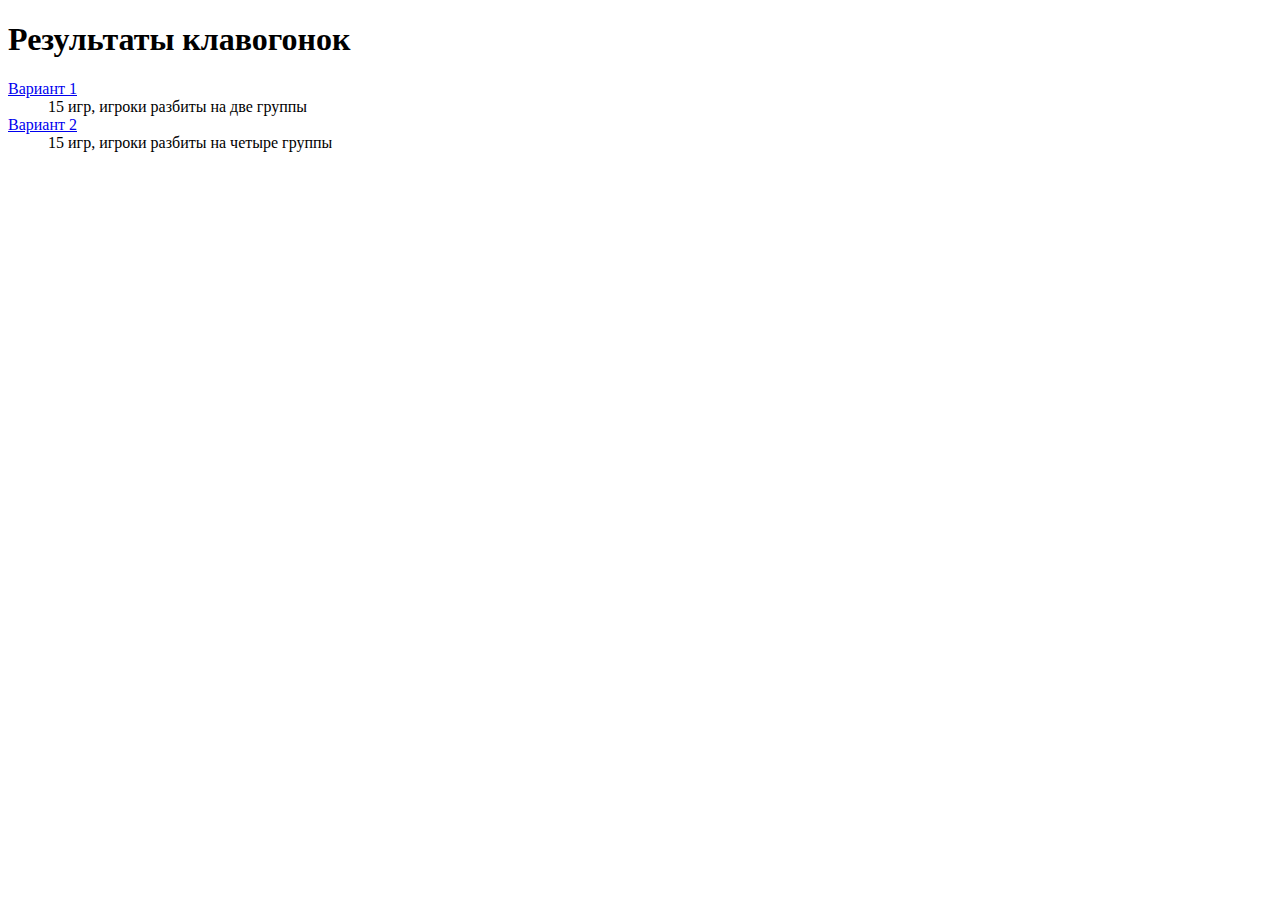
==== commit 90ae9818: "grouping ideas" ====
--- a/index.html
+++ b/index.html
@@ -1,600 +1,17 @@
 <!DOCTYPE html>
 
-<html xmlns="http://www.w3.org/1999/xhtml">
-
+<html>
 <head>
-
-<meta charset="utf-8">
-<meta http-equiv="Content-Type" content="text/html; charset=utf-8" />
-<meta name="generator" content="pandoc" />
-
-
-
-<title></title>
-
-<script src="data:application/x-javascript,%2F%2A%21%20jQuery%20v1%2E11%2E0%20%7C%20%28c%29%202005%2C%202014%20jQuery%20Foundation%2C%20Inc%2E%20%7C%20jquery%2Eorg%2Flicense%20%2A%2F%0A%21function%28a%2Cb%29%7B%22object%22%3D%3Dtypeof%20module%26%26%22object%22%3D%3Dtypeof%20module%2Eexports%3Fmodule%2Eexports%3Da%2Edocument%3Fb%28a%2C%210%29%3Afunction%28a%29%7Bif%28%21a%2Edocument%29throw%20new%20Error%28%22jQuery%20requires%20a%20window%20with%20a%20document%22%29%3Breturn%20b%28a%29%7D%3Ab%28a%29%7D%28%22undefined%22%21%3Dtypeof%20window%3Fwindow%3Athis%2Cfunction%28a%2Cb%29%7Bvar%20c%3D%5B%5D%2Cd%3Dc%2Eslice%2Ce%3Dc%2Econcat%2Cf%3Dc%2Epush%2Cg%3Dc%2EindexOf%2Ch%3D%7B%7D%2Ci%3Dh%2EtoString%2Cj%3Dh%2EhasOwnProperty%2Ck%3D%22%22%2Etrim%2Cl%3D%7B%7D%2Cm%3D%221%2E11%2E0%22%2Cn%3Dfunction%28a%2Cb%29%7Breturn%20new%20n%2Efn%2Einit%28a%2Cb%29%7D%2Co%3D%2F%5E%5B%5Cs%5CuFEFF%5CxA0%5D%2B%7C%5B%5Cs%5CuFEFF%5CxA0%5D%2B%24%2Fg%2Cp%3D%2F%5E%2Dms%2D%2F%2Cq%3D%2F%2D%28%5B%5Cda%2Dz%5D%29%2Fgi%2Cr%3Dfunction%28a%2Cb%29%7Breturn%20b%2EtoUpperCase%28%29%7D%3Bn%2Efn%3Dn%2Eprototype%3D%7Bjquery%3Am%2Cconstructor%3An%2Cselector%3A%22%22%2Clength%3A0%2CtoArray%3Afunction%28%29%7Breturn%20d%2Ecall%28this%29%7D%2Cget%3Afunction%28a%29%7Breturn%20null%21%3Da%3F0%3Ea%3Fthis%5Ba%2Bthis%2Elength%5D%3Athis%5Ba%5D%3Ad%2Ecall%28this%29%7D%2CpushStack%3Afunction%28a%29%7Bvar%20b%3Dn%2Emerge%28this%2Econstructor%28%29%2Ca%29%3Breturn%20b%2EprevObject%3Dthis%2Cb%2Econtext%3Dthis%2Econtext%2Cb%7D%2Ceach%3Afunction%28a%2Cb%29%7Breturn%20n%2Eeach%28this%2Ca%2Cb%29%7D%2Cmap%3Afunction%28a%29%7Breturn%20this%2EpushStack%28n%2Emap%28this%2Cfunction%28b%2Cc%29%7Breturn%20a%2Ecall%28b%2Cc%2Cb%29%7D%29%29%7D%2Cslice%3Afunction%28%29%7Breturn%20this%2EpushStack%28d%2Eapply%28this%2Carguments%29%29%7D%2Cfirst%3Afunction%28%29%7Breturn%20this%2Eeq%280%29%7D%2Clast%3Afunction%28%29%7Breturn%20this%2Eeq%28%2D1%29%7D%2Ceq%3Afunction%28a%29%7Bvar%20b%3Dthis%2Elength%2Cc%3D%2Ba%2B%280%3Ea%3Fb%3A0%29%3Breturn%20this%2EpushStack%28c%3E%3D0%26%26b%3Ec%3F%5Bthis%5Bc%5D%5D%3A%5B%5D%29%7D%2Cend%3Afunction%28%29%7Breturn%20this%2EprevObject%7C%7Cthis%2Econstructor%28null%29%7D%2Cpush%3Af%2Csort%3Ac%2Esort%2Csplice%3Ac%2Esplice%7D%2Cn%2Eextend%3Dn%2Efn%2Eextend%3Dfunction%28%29%7Bvar%20a%2Cb%2Cc%2Cd%2Ce%2Cf%2Cg%3Darguments%5B0%5D%7C%7C%7B%7D%2Ch%3D1%2Ci%3Darguments%2Elength%2Cj%3D%211%3Bfor%28%22boolean%22%3D%3Dtypeof%20g%26%26%28j%3Dg%2Cg%3Darguments%5Bh%5D%7C%7C%7B%7D%2Ch%2B%2B%29%2C%22object%22%3D%3Dtypeof%20g%7C%7Cn%2EisFunction%28g%29%7C%7C%28g%3D%7B%7D%29%2Ch%3D%3D%3Di%26%26%28g%3Dthis%2Ch%2D%2D%29%3Bi%3Eh%3Bh%2B%2B%29if%28null%21%3D%28e%3Darguments%5Bh%5D%29%29for%28d%20in%20e%29a%3Dg%5Bd%5D%2Cc%3De%5Bd%5D%2Cg%21%3D%3Dc%26%26%28j%26%26c%26%26%28n%2EisPlainObject%28c%29%7C%7C%28b%3Dn%2EisArray%28c%29%29%29%3F%28b%3F%28b%3D%211%2Cf%3Da%26%26n%2EisArray%28a%29%3Fa%3A%5B%5D%29%3Af%3Da%26%26n%2EisPlainObject%28a%29%3Fa%3A%7B%7D%2Cg%5Bd%5D%3Dn%2Eextend%28j%2Cf%2Cc%29%29%3Avoid%200%21%3D%3Dc%26%26%28g%5Bd%5D%3Dc%29%29%3Breturn%20g%7D%2Cn%2Eextend%28%7Bexpando%3A%22jQuery%22%2B%28m%2BMath%2Erandom%28%29%29%2Ereplace%28%2F%5CD%2Fg%2C%22%22%29%2CisReady%3A%210%2Cerror%3Afunction%28a%29%7Bthrow%20new%20Error%28a%29%7D%2Cnoop%3Afunction%28%29%7B%7D%2CisFunction%3Afunction%28a%29%7Breturn%22function%22%3D%3D%3Dn%2Etype%28a%29%7D%2CisArray%3AArray%2EisArray%7C%7Cfunction%28a%29%7Breturn%22array%22%3D%3D%3Dn%2Etype%28a%29%7D%2CisWindow%3Afunction%28a%29%7Breturn%20null%21%3Da%26%26a%3D%3Da%2Ewindow%7D%2CisNumeric%3Afunction%28a%29%7Breturn%20a%2DparseFloat%28a%29%3E%3D0%7D%2CisEmptyObject%3Afunction%28a%29%7Bvar%20b%3Bfor%28b%20in%20a%29return%211%3Breturn%210%7D%2CisPlainObject%3Afunction%28a%29%7Bvar%20b%3Bif%28%21a%7C%7C%22object%22%21%3D%3Dn%2Etype%28a%29%7C%7Ca%2EnodeType%7C%7Cn%2EisWindow%28a%29%29return%211%3Btry%7Bif%28a%2Econstructor%26%26%21j%2Ecall%28a%2C%22constructor%22%29%26%26%21j%2Ecall%28a%2Econstructor%2Eprototype%2C%22isPrototypeOf%22%29%29return%211%7Dcatch%28c%29%7Breturn%211%7Dif%28l%2EownLast%29for%28b%20in%20a%29return%20j%2Ecall%28a%2Cb%29%3Bfor%28b%20in%20a%29%3Breturn%20void%200%3D%3D%3Db%7C%7Cj%2Ecall%28a%2Cb%29%7D%2Ctype%3Afunction%28a%29%7Breturn%20null%3D%3Da%3Fa%2B%22%22%3A%22object%22%3D%3Dtypeof%20a%7C%7C%22function%22%3D%3Dtypeof%20a%3Fh%5Bi%2Ecall%28a%29%5D%7C%7C%22object%22%3Atypeof%20a%7D%2CglobalEval%3Afunction%28b%29%7Bb%26%26n%2Etrim%28b%29%26%26%28a%2EexecScript%7C%7Cfunction%28b%29%7Ba%2Eeval%2Ecall%28a%2Cb%29%7D%29%28b%29%7D%2CcamelCase%3Afunction%28a%29%7Breturn%20a%2Ereplace%28p%2C%22ms%2D%22%29%2Ereplace%28q%2Cr%29%7D%2CnodeName%3Afunction%28a%2Cb%29%7Breturn%20a%2EnodeName%26%26a%2EnodeName%2EtoLowerCase%28%29%3D%3D%3Db%2EtoLowerCase%28%29%7D%2Ceach%3Afunction%28a%2Cb%2Cc%29%7Bvar%20d%2Ce%3D0%2Cf%3Da%2Elength%2Cg%3Ds%28a%29%3Bif%28c%29%7Bif%28g%29%7Bfor%28%3Bf%3Ee%3Be%2B%2B%29if%28d%3Db%2Eapply%28a%5Be%5D%2Cc%29%2Cd%3D%3D%3D%211%29break%7Delse%20for%28e%20in%20a%29if%28d%3Db%2Eapply%28a%5Be%5D%2Cc%29%2Cd%3D%3D%3D%211%29break%7Delse%20if%28g%29%7Bfor%28%3Bf%3Ee%3Be%2B%2B%29if%28d%3Db%2Ecall%28a%5Be%5D%2Ce%2Ca%5Be%5D%29%2Cd%3D%3D%3D%211%29break%7Delse%20for%28e%20in%20a%29if%28d%3Db%2Ecall%28a%5Be%5D%2Ce%2Ca%5Be%5D%29%2Cd%3D%3D%3D%211%29break%3Breturn%20a%7D%2Ctrim%3Ak%26%26%21k%2Ecall%28%22%5Cufeff%5Cxa0%22%29%3Ffunction%28a%29%7Breturn%20null%3D%3Da%3F%22%22%3Ak%2Ecall%28a%29%7D%3Afunction%28a%29%7Breturn%20null%3D%3Da%3F%22%22%3A%28a%2B%22%22%29%2Ereplace%28o%2C%22%22%29%7D%2CmakeArray%3Afunction%28a%2Cb%29%7Bvar%20c%3Db%7C%7C%5B%5D%3Breturn%20null%21%3Da%26%26%28s%28Object%28a%29%29%3Fn%2Emerge%28c%2C%22string%22%3D%3Dtypeof%20a%3F%5Ba%5D%3Aa%29%3Af%2Ecall%28c%2Ca%29%29%2Cc%7D%2CinArray%3Afunction%28a%2Cb%2Cc%29%7Bvar%20d%3Bif%28b%29%7Bif%28g%29return%20g%2Ecall%28b%2Ca%2Cc%29%3Bfor%28d%3Db%2Elength%2Cc%3Dc%3F0%3Ec%3FMath%2Emax%280%2Cd%2Bc%29%3Ac%3A0%3Bd%3Ec%3Bc%2B%2B%29if%28c%20in%20b%26%26b%5Bc%5D%3D%3D%3Da%29return%20c%7Dreturn%2D1%7D%2Cmerge%3Afunction%28a%2Cb%29%7Bvar%20c%3D%2Bb%2Elength%2Cd%3D0%2Ce%3Da%2Elength%3Bwhile%28c%3Ed%29a%5Be%2B%2B%5D%3Db%5Bd%2B%2B%5D%3Bif%28c%21%3D%3Dc%29while%28void%200%21%3D%3Db%5Bd%5D%29a%5Be%2B%2B%5D%3Db%5Bd%2B%2B%5D%3Breturn%20a%2Elength%3De%2Ca%7D%2Cgrep%3Afunction%28a%2Cb%2Cc%29%7Bfor%28var%20d%2Ce%3D%5B%5D%2Cf%3D0%2Cg%3Da%2Elength%2Ch%3D%21c%3Bg%3Ef%3Bf%2B%2B%29d%3D%21b%28a%5Bf%5D%2Cf%29%2Cd%21%3D%3Dh%26%26e%2Epush%28a%5Bf%5D%29%3Breturn%20e%7D%2Cmap%3Afunction%28a%2Cb%2Cc%29%7Bvar%20d%2Cf%3D0%2Cg%3Da%2Elength%2Ch%3Ds%28a%29%2Ci%3D%5B%5D%3Bif%28h%29for%28%3Bg%3Ef%3Bf%2B%2B%29d%3Db%28a%5Bf%5D%2Cf%2Cc%29%2Cnull%21%3Dd%26%26i%2Epush%28d%29%3Belse%20for%28f%20in%20a%29d%3Db%28a%5Bf%5D%2Cf%2Cc%29%2Cnull%21%3Dd%26%26i%2Epush%28d%29%3Breturn%20e%2Eapply%28%5B%5D%2Ci%29%7D%2Cguid%3A1%2Cproxy%3Afunction%28a%2Cb%29%7Bvar%20c%2Ce%2Cf%3Breturn%22string%22%3D%3Dtypeof%20b%26%26%28f%3Da%5Bb%5D%2Cb%3Da%2Ca%3Df%29%2Cn%2EisFunction%28a%29%3F%28c%3Dd%2Ecall%28arguments%2C2%29%2Ce%3Dfunction%28%29%7Breturn%20a%2Eapply%28b%7C%7Cthis%2Cc%2Econcat%28d%2Ecall%28arguments%29%29%29%7D%2Ce%2Eguid%3Da%2Eguid%3Da%2Eguid%7C%7Cn%2Eguid%2B%2B%2Ce%29%3Avoid%200%7D%2Cnow%3Afunction%28%29%7Breturn%2Bnew%20Date%7D%2Csupport%3Al%7D%29%2Cn%2Eeach%28%22Boolean%20Number%20String%20Function%20Array%20Date%20RegExp%20Object%20Error%22%2Esplit%28%22%20%22%29%2Cfunction%28a%2Cb%29%7Bh%5B%22%5Bobject%20%22%2Bb%2B%22%5D%22%5D%3Db%2EtoLowerCase%28%29%7D%29%3Bfunction%20s%28a%29%7Bvar%20b%3Da%2Elength%2Cc%3Dn%2Etype%28a%29%3Breturn%22function%22%3D%3D%3Dc%7C%7Cn%2EisWindow%28a%29%3F%211%3A1%3D%3D%3Da%2EnodeType%26%26b%3F%210%3A%22array%22%3D%3D%3Dc%7C%7C0%3D%3D%3Db%7C%7C%22number%22%3D%3Dtypeof%20b%26%26b%3E0%26%26b%2D1%20in%20a%7Dvar%20t%3Dfunction%28a%29%7Bvar%20b%2Cc%2Cd%2Ce%2Cf%2Cg%2Ch%2Ci%2Cj%2Ck%2Cl%2Cm%2Cn%2Co%2Cp%2Cq%2Cr%2Cs%3D%22sizzle%22%2B%2Dnew%20Date%2Ct%3Da%2Edocument%2Cu%3D0%2Cv%3D0%2Cw%3Deb%28%29%2Cx%3Deb%28%29%2Cy%3Deb%28%29%2Cz%3Dfunction%28a%2Cb%29%7Breturn%20a%3D%3D%3Db%26%26%28j%3D%210%29%2C0%7D%2CA%3D%22undefined%22%2CB%3D1%3C%3C31%2CC%3D%7B%7D%2EhasOwnProperty%2CD%3D%5B%5D%2CE%3DD%2Epop%2CF%3DD%2Epush%2CG%3DD%2Epush%2CH%3DD%2Eslice%2CI%3DD%2EindexOf%7C%7Cfunction%28a%29%7Bfor%28var%20b%3D0%2Cc%3Dthis%2Elength%3Bc%3Eb%3Bb%2B%2B%29if%28this%5Bb%5D%3D%3D%3Da%29return%20b%3Breturn%2D1%7D%2CJ%3D%22checked%7Cselected%7Casync%7Cautofocus%7Cautoplay%7Ccontrols%7Cdefer%7Cdisabled%7Chidden%7Cismap%7Cloop%7Cmultiple%7Copen%7Creadonly%7Crequired%7Cscoped%22%2CK%3D%22%5B%5C%5Cx20%5C%5Ct%5C%5Cr%5C%5Cn%5C%5Cf%5D%22%2CL%3D%22%28%3F%3A%5C%5C%5C%5C%2E%7C%5B%5C%5Cw%2D%5D%7C%5B%5E%5C%5Cx00%2D%5C%5Cxa0%5D%29%2B%22%2CM%3DL%2Ereplace%28%22w%22%2C%22w%23%22%29%2CN%3D%22%5C%5C%5B%22%2BK%2B%22%2A%28%22%2BL%2B%22%29%22%2BK%2B%22%2A%28%3F%3A%28%5B%2A%5E%24%7C%21%7E%5D%3F%3D%29%22%2BK%2B%22%2A%28%3F%3A%28%5B%27%5C%22%5D%29%28%28%3F%3A%5C%5C%5C%5C%2E%7C%5B%5E%5C%5C%5C%5C%5D%29%2A%3F%29%5C%5C3%7C%28%22%2BM%2B%22%29%7C%29%7C%29%22%2BK%2B%22%2A%5C%5C%5D%22%2CO%3D%22%3A%28%22%2BL%2B%22%29%28%3F%3A%5C%5C%28%28%28%5B%27%5C%22%5D%29%28%28%3F%3A%5C%5C%5C%5C%2E%7C%5B%5E%5C%5C%5C%5C%5D%29%2A%3F%29%5C%5C3%7C%28%28%3F%3A%5C%5C%5C%5C%2E%7C%5B%5E%5C%5C%5C%5C%28%29%5B%5C%5C%5D%5D%7C%22%2BN%2Ereplace%283%2C8%29%2B%22%29%2A%29%7C%2E%2A%29%5C%5C%29%7C%29%22%2CP%3Dnew%20RegExp%28%22%5E%22%2BK%2B%22%2B%7C%28%28%3F%3A%5E%7C%5B%5E%5C%5C%5C%5C%5D%29%28%3F%3A%5C%5C%5C%5C%2E%29%2A%29%22%2BK%2B%22%2B%24%22%2C%22g%22%29%2CQ%3Dnew%20RegExp%28%22%5E%22%2BK%2B%22%2A%2C%22%2BK%2B%22%2A%22%29%2CR%3Dnew%20RegExp%28%22%5E%22%2BK%2B%22%2A%28%5B%3E%2B%7E%5D%7C%22%2BK%2B%22%29%22%2BK%2B%22%2A%22%29%2CS%3Dnew%20RegExp%28%22%3D%22%2BK%2B%22%2A%28%5B%5E%5C%5C%5D%27%5C%22%5D%2A%3F%29%22%2BK%2B%22%2A%5C%5C%5D%22%2C%22g%22%29%2CT%3Dnew%20RegExp%28O%29%2CU%3Dnew%20RegExp%28%22%5E%22%2BM%2B%22%24%22%29%2CV%3D%7BID%3Anew%20RegExp%28%22%5E%23%28%22%2BL%2B%22%29%22%29%2CCLASS%3Anew%20RegExp%28%22%5E%5C%5C%2E%28%22%2BL%2B%22%29%22%29%2CTAG%3Anew%20RegExp%28%22%5E%28%22%2BL%2Ereplace%28%22w%22%2C%22w%2A%22%29%2B%22%29%22%29%2CATTR%3Anew%20RegExp%28%22%5E%22%2BN%29%2CPSEUDO%3Anew%20RegExp%28%22%5E%22%2BO%29%2CCHILD%3Anew%20RegExp%28%22%5E%3A%28only%7Cfirst%7Clast%7Cnth%7Cnth%2Dlast%29%2D%28child%7Cof%2Dtype%29%28%3F%3A%5C%5C%28%22%2BK%2B%22%2A%28even%7Codd%7C%28%28%5B%2B%2D%5D%7C%29%28%5C%5Cd%2A%29n%7C%29%22%2BK%2B%22%2A%28%3F%3A%28%5B%2B%2D%5D%7C%29%22%2BK%2B%22%2A%28%5C%5Cd%2B%29%7C%29%29%22%2BK%2B%22%2A%5C%5C%29%7C%29%22%2C%22i%22%29%2Cbool%3Anew%20RegExp%28%22%5E%28%3F%3A%22%2BJ%2B%22%29%24%22%2C%22i%22%29%2CneedsContext%3Anew%20RegExp%28%22%5E%22%2BK%2B%22%2A%5B%3E%2B%7E%5D%7C%3A%28even%7Codd%7Ceq%7Cgt%7Clt%7Cnth%7Cfirst%7Clast%29%28%3F%3A%5C%5C%28%22%2BK%2B%22%2A%28%28%3F%3A%2D%5C%5Cd%29%3F%5C%5Cd%2A%29%22%2BK%2B%22%2A%5C%5C%29%7C%29%28%3F%3D%5B%5E%2D%5D%7C%24%29%22%2C%22i%22%29%7D%2CW%3D%2F%5E%28%3F%3Ainput%7Cselect%7Ctextarea%7Cbutton%29%24%2Fi%2CX%3D%2F%5Eh%5Cd%24%2Fi%2CY%3D%2F%5E%5B%5E%7B%5D%2B%5C%7B%5Cs%2A%5C%5Bnative%20%5Cw%2F%2CZ%3D%2F%5E%28%3F%3A%23%28%5B%5Cw%2D%5D%2B%29%7C%28%5Cw%2B%29%7C%5C%2E%28%5B%5Cw%2D%5D%2B%29%29%24%2F%2C%24%3D%2F%5B%2B%7E%5D%2F%2C%5F%3D%2F%27%7C%5C%5C%2Fg%2Cab%3Dnew%20RegExp%28%22%5C%5C%5C%5C%28%5B%5C%5Cda%2Df%5D%7B1%2C6%7D%22%2BK%2B%22%3F%7C%28%22%2BK%2B%22%29%7C%2E%29%22%2C%22ig%22%29%2Cbb%3Dfunction%28a%2Cb%2Cc%29%7Bvar%20d%3D%220x%22%2Bb%2D65536%3Breturn%20d%21%3D%3Dd%7C%7Cc%3Fb%3A0%3Ed%3FString%2EfromCharCode%28d%2B65536%29%3AString%2EfromCharCode%28d%3E%3E10%7C55296%2C1023%26d%7C56320%29%7D%3Btry%7BG%2Eapply%28D%3DH%2Ecall%28t%2EchildNodes%29%2Ct%2EchildNodes%29%2CD%5Bt%2EchildNodes%2Elength%5D%2EnodeType%7Dcatch%28cb%29%7BG%3D%7Bapply%3AD%2Elength%3Ffunction%28a%2Cb%29%7BF%2Eapply%28a%2CH%2Ecall%28b%29%29%7D%3Afunction%28a%2Cb%29%7Bvar%20c%3Da%2Elength%2Cd%3D0%3Bwhile%28a%5Bc%2B%2B%5D%3Db%5Bd%2B%2B%5D%29%3Ba%2Elength%3Dc%2D1%7D%7D%7Dfunction%20db%28a%2Cb%2Cd%2Ce%29%7Bvar%20f%2Cg%2Ch%2Ci%2Cj%2Cm%2Cp%2Cq%2Cu%2Cv%3Bif%28%28b%3Fb%2EownerDocument%7C%7Cb%3At%29%21%3D%3Dl%26%26k%28b%29%2Cb%3Db%7C%7Cl%2Cd%3Dd%7C%7C%5B%5D%2C%21a%7C%7C%22string%22%21%3Dtypeof%20a%29return%20d%3Bif%281%21%3D%3D%28i%3Db%2EnodeType%29%26%269%21%3D%3Di%29return%5B%5D%3Bif%28n%26%26%21e%29%7Bif%28f%3DZ%2Eexec%28a%29%29if%28h%3Df%5B1%5D%29%7Bif%289%3D%3D%3Di%29%7Bif%28g%3Db%2EgetElementById%28h%29%2C%21g%7C%7C%21g%2EparentNode%29return%20d%3Bif%28g%2Eid%3D%3D%3Dh%29return%20d%2Epush%28g%29%2Cd%7Delse%20if%28b%2EownerDocument%26%26%28g%3Db%2EownerDocument%2EgetElementById%28h%29%29%26%26r%28b%2Cg%29%26%26g%2Eid%3D%3D%3Dh%29return%20d%2Epush%28g%29%2Cd%7Delse%7Bif%28f%5B2%5D%29return%20G%2Eapply%28d%2Cb%2EgetElementsByTagName%28a%29%29%2Cd%3Bif%28%28h%3Df%5B3%5D%29%26%26c%2EgetElementsByClassName%26%26b%2EgetElementsByClassName%29return%20G%2Eapply%28d%2Cb%2EgetElementsByClassName%28h%29%29%2Cd%7Dif%28c%2Eqsa%26%26%28%21o%7C%7C%21o%2Etest%28a%29%29%29%7Bif%28q%3Dp%3Ds%2Cu%3Db%2Cv%3D9%3D%3D%3Di%26%26a%2C1%3D%3D%3Di%26%26%22object%22%21%3D%3Db%2EnodeName%2EtoLowerCase%28%29%29%7Bm%3Dob%28a%29%2C%28p%3Db%2EgetAttribute%28%22id%22%29%29%3Fq%3Dp%2Ereplace%28%5F%2C%22%5C%5C%24%26%22%29%3Ab%2EsetAttribute%28%22id%22%2Cq%29%2Cq%3D%22%5Bid%3D%27%22%2Bq%2B%22%27%5D%20%22%2Cj%3Dm%2Elength%3Bwhile%28j%2D%2D%29m%5Bj%5D%3Dq%2Bpb%28m%5Bj%5D%29%3Bu%3D%24%2Etest%28a%29%26%26mb%28b%2EparentNode%29%7C%7Cb%2Cv%3Dm%2Ejoin%28%22%2C%22%29%7Dif%28v%29try%7Breturn%20G%2Eapply%28d%2Cu%2EquerySelectorAll%28v%29%29%2Cd%7Dcatch%28w%29%7B%7Dfinally%7Bp%7C%7Cb%2EremoveAttribute%28%22id%22%29%7D%7D%7Dreturn%20xb%28a%2Ereplace%28P%2C%22%241%22%29%2Cb%2Cd%2Ce%29%7Dfunction%20eb%28%29%7Bvar%20a%3D%5B%5D%3Bfunction%20b%28c%2Ce%29%7Breturn%20a%2Epush%28c%2B%22%20%22%29%3Ed%2EcacheLength%26%26delete%20b%5Ba%2Eshift%28%29%5D%2Cb%5Bc%2B%22%20%22%5D%3De%7Dreturn%20b%7Dfunction%20fb%28a%29%7Breturn%20a%5Bs%5D%3D%210%2Ca%7Dfunction%20gb%28a%29%7Bvar%20b%3Dl%2EcreateElement%28%22div%22%29%3Btry%7Breturn%21%21a%28b%29%7Dcatch%28c%29%7Breturn%211%7Dfinally%7Bb%2EparentNode%26%26b%2EparentNode%2EremoveChild%28b%29%2Cb%3Dnull%7D%7Dfunction%20hb%28a%2Cb%29%7Bvar%20c%3Da%2Esplit%28%22%7C%22%29%2Ce%3Da%2Elength%3Bwhile%28e%2D%2D%29d%2EattrHandle%5Bc%5Be%5D%5D%3Db%7Dfunction%20ib%28a%2Cb%29%7Bvar%20c%3Db%26%26a%2Cd%3Dc%26%261%3D%3D%3Da%2EnodeType%26%261%3D%3D%3Db%2EnodeType%26%26%28%7Eb%2EsourceIndex%7C%7CB%29%2D%28%7Ea%2EsourceIndex%7C%7CB%29%3Bif%28d%29return%20d%3Bif%28c%29while%28c%3Dc%2EnextSibling%29if%28c%3D%3D%3Db%29return%2D1%3Breturn%20a%3F1%3A%2D1%7Dfunction%20jb%28a%29%7Breturn%20function%28b%29%7Bvar%20c%3Db%2EnodeName%2EtoLowerCase%28%29%3Breturn%22input%22%3D%3D%3Dc%26%26b%2Etype%3D%3D%3Da%7D%7Dfunction%20kb%28a%29%7Breturn%20function%28b%29%7Bvar%20c%3Db%2EnodeName%2EtoLowerCase%28%29%3Breturn%28%22input%22%3D%3D%3Dc%7C%7C%22button%22%3D%3D%3Dc%29%26%26b%2Etype%3D%3D%3Da%7D%7Dfunction%20lb%28a%29%7Breturn%20fb%28function%28b%29%7Breturn%20b%3D%2Bb%2Cfb%28function%28c%2Cd%29%7Bvar%20e%2Cf%3Da%28%5B%5D%2Cc%2Elength%2Cb%29%2Cg%3Df%2Elength%3Bwhile%28g%2D%2D%29c%5Be%3Df%5Bg%5D%5D%26%26%28c%5Be%5D%3D%21%28d%5Be%5D%3Dc%5Be%5D%29%29%7D%29%7D%29%7Dfunction%20mb%28a%29%7Breturn%20a%26%26typeof%20a%2EgetElementsByTagName%21%3D%3DA%26%26a%7Dc%3Ddb%2Esupport%3D%7B%7D%2Cf%3Ddb%2EisXML%3Dfunction%28a%29%7Bvar%20b%3Da%26%26%28a%2EownerDocument%7C%7Ca%29%2EdocumentElement%3Breturn%20b%3F%22HTML%22%21%3D%3Db%2EnodeName%3A%211%7D%2Ck%3Ddb%2EsetDocument%3Dfunction%28a%29%7Bvar%20b%2Ce%3Da%3Fa%2EownerDocument%7C%7Ca%3At%2Cg%3De%2EdefaultView%3Breturn%20e%21%3D%3Dl%26%269%3D%3D%3De%2EnodeType%26%26e%2EdocumentElement%3F%28l%3De%2Cm%3De%2EdocumentElement%2Cn%3D%21f%28e%29%2Cg%26%26g%21%3D%3Dg%2Etop%26%26%28g%2EaddEventListener%3Fg%2EaddEventListener%28%22unload%22%2Cfunction%28%29%7Bk%28%29%7D%2C%211%29%3Ag%2EattachEvent%26%26g%2EattachEvent%28%22onunload%22%2Cfunction%28%29%7Bk%28%29%7D%29%29%2Cc%2Eattributes%3Dgb%28function%28a%29%7Breturn%20a%2EclassName%3D%22i%22%2C%21a%2EgetAttribute%28%22className%22%29%7D%29%2Cc%2EgetElementsByTagName%3Dgb%28function%28a%29%7Breturn%20a%2EappendChild%28e%2EcreateComment%28%22%22%29%29%2C%21a%2EgetElementsByTagName%28%22%2A%22%29%2Elength%7D%29%2Cc%2EgetElementsByClassName%3DY%2Etest%28e%2EgetElementsByClassName%29%26%26gb%28function%28a%29%7Breturn%20a%2EinnerHTML%3D%22%3Cdiv%20class%3D%27a%27%3E%3C%2Fdiv%3E%3Cdiv%20class%3D%27a%20i%27%3E%3C%2Fdiv%3E%22%2Ca%2EfirstChild%2EclassName%3D%22i%22%2C2%3D%3D%3Da%2EgetElementsByClassName%28%22i%22%29%2Elength%7D%29%2Cc%2EgetById%3Dgb%28function%28a%29%7Breturn%20m%2EappendChild%28a%29%2Eid%3Ds%2C%21e%2EgetElementsByName%7C%7C%21e%2EgetElementsByName%28s%29%2Elength%7D%29%2Cc%2EgetById%3F%28d%2Efind%2EID%3Dfunction%28a%2Cb%29%7Bif%28typeof%20b%2EgetElementById%21%3D%3DA%26%26n%29%7Bvar%20c%3Db%2EgetElementById%28a%29%3Breturn%20c%26%26c%2EparentNode%3F%5Bc%5D%3A%5B%5D%7D%7D%2Cd%2Efilter%2EID%3Dfunction%28a%29%7Bvar%20b%3Da%2Ereplace%28ab%2Cbb%29%3Breturn%20function%28a%29%7Breturn%20a%2EgetAttribute%28%22id%22%29%3D%3D%3Db%7D%7D%29%3A%28delete%20d%2Efind%2EID%2Cd%2Efilter%2EID%3Dfunction%28a%29%7Bvar%20b%3Da%2Ereplace%28ab%2Cbb%29%3Breturn%20function%28a%29%7Bvar%20c%3Dtypeof%20a%2EgetAttributeNode%21%3D%3DA%26%26a%2EgetAttributeNode%28%22id%22%29%3Breturn%20c%26%26c%2Evalue%3D%3D%3Db%7D%7D%29%2Cd%2Efind%2ETAG%3Dc%2EgetElementsByTagName%3Ffunction%28a%2Cb%29%7Breturn%20typeof%20b%2EgetElementsByTagName%21%3D%3DA%3Fb%2EgetElementsByTagName%28a%29%3Avoid%200%7D%3Afunction%28a%2Cb%29%7Bvar%20c%2Cd%3D%5B%5D%2Ce%3D0%2Cf%3Db%2EgetElementsByTagName%28a%29%3Bif%28%22%2A%22%3D%3D%3Da%29%7Bwhile%28c%3Df%5Be%2B%2B%5D%291%3D%3D%3Dc%2EnodeType%26%26d%2Epush%28c%29%3Breturn%20d%7Dreturn%20f%7D%2Cd%2Efind%2ECLASS%3Dc%2EgetElementsByClassName%26%26function%28a%2Cb%29%7Breturn%20typeof%20b%2EgetElementsByClassName%21%3D%3DA%26%26n%3Fb%2EgetElementsByClassName%28a%29%3Avoid%200%7D%2Cp%3D%5B%5D%2Co%3D%5B%5D%2C%28c%2Eqsa%3DY%2Etest%28e%2EquerySelectorAll%29%29%26%26%28gb%28function%28a%29%7Ba%2EinnerHTML%3D%22%3Cselect%20t%3D%27%27%3E%3Coption%20selected%3D%27%27%3E%3C%2Foption%3E%3C%2Fselect%3E%22%2Ca%2EquerySelectorAll%28%22%5Bt%5E%3D%27%27%5D%22%29%2Elength%26%26o%2Epush%28%22%5B%2A%5E%24%5D%3D%22%2BK%2B%22%2A%28%3F%3A%27%27%7C%5C%22%5C%22%29%22%29%2Ca%2EquerySelectorAll%28%22%5Bselected%5D%22%29%2Elength%7C%7Co%2Epush%28%22%5C%5C%5B%22%2BK%2B%22%2A%28%3F%3Avalue%7C%22%2BJ%2B%22%29%22%29%2Ca%2EquerySelectorAll%28%22%3Achecked%22%29%2Elength%7C%7Co%2Epush%28%22%3Achecked%22%29%7D%29%2Cgb%28function%28a%29%7Bvar%20b%3De%2EcreateElement%28%22input%22%29%3Bb%2EsetAttribute%28%22type%22%2C%22hidden%22%29%2Ca%2EappendChild%28b%29%2EsetAttribute%28%22name%22%2C%22D%22%29%2Ca%2EquerySelectorAll%28%22%5Bname%3Dd%5D%22%29%2Elength%26%26o%2Epush%28%22name%22%2BK%2B%22%2A%5B%2A%5E%24%7C%21%7E%5D%3F%3D%22%29%2Ca%2EquerySelectorAll%28%22%3Aenabled%22%29%2Elength%7C%7Co%2Epush%28%22%3Aenabled%22%2C%22%3Adisabled%22%29%2Ca%2EquerySelectorAll%28%22%2A%2C%3Ax%22%29%2Co%2Epush%28%22%2C%2E%2A%3A%22%29%7D%29%29%2C%28c%2EmatchesSelector%3DY%2Etest%28q%3Dm%2EwebkitMatchesSelector%7C%7Cm%2EmozMatchesSelector%7C%7Cm%2EoMatchesSelector%7C%7Cm%2EmsMatchesSelector%29%29%26%26gb%28function%28a%29%7Bc%2EdisconnectedMatch%3Dq%2Ecall%28a%2C%22div%22%29%2Cq%2Ecall%28a%2C%22%5Bs%21%3D%27%27%5D%3Ax%22%29%2Cp%2Epush%28%22%21%3D%22%2CO%29%7D%29%2Co%3Do%2Elength%26%26new%20RegExp%28o%2Ejoin%28%22%7C%22%29%29%2Cp%3Dp%2Elength%26%26new%20RegExp%28p%2Ejoin%28%22%7C%22%29%29%2Cb%3DY%2Etest%28m%2EcompareDocumentPosition%29%2Cr%3Db%7C%7CY%2Etest%28m%2Econtains%29%3Ffunction%28a%2Cb%29%7Bvar%20c%3D9%3D%3D%3Da%2EnodeType%3Fa%2EdocumentElement%3Aa%2Cd%3Db%26%26b%2EparentNode%3Breturn%20a%3D%3D%3Dd%7C%7C%21%28%21d%7C%7C1%21%3D%3Dd%2EnodeType%7C%7C%21%28c%2Econtains%3Fc%2Econtains%28d%29%3Aa%2EcompareDocumentPosition%26%2616%26a%2EcompareDocumentPosition%28d%29%29%29%7D%3Afunction%28a%2Cb%29%7Bif%28b%29while%28b%3Db%2EparentNode%29if%28b%3D%3D%3Da%29return%210%3Breturn%211%7D%2Cz%3Db%3Ffunction%28a%2Cb%29%7Bif%28a%3D%3D%3Db%29return%20j%3D%210%2C0%3Bvar%20d%3D%21a%2EcompareDocumentPosition%2D%21b%2EcompareDocumentPosition%3Breturn%20d%3Fd%3A%28d%3D%28a%2EownerDocument%7C%7Ca%29%3D%3D%3D%28b%2EownerDocument%7C%7Cb%29%3Fa%2EcompareDocumentPosition%28b%29%3A1%2C1%26d%7C%7C%21c%2EsortDetached%26%26b%2EcompareDocumentPosition%28a%29%3D%3D%3Dd%3Fa%3D%3D%3De%7C%7Ca%2EownerDocument%3D%3D%3Dt%26%26r%28t%2Ca%29%3F%2D1%3Ab%3D%3D%3De%7C%7Cb%2EownerDocument%3D%3D%3Dt%26%26r%28t%2Cb%29%3F1%3Ai%3FI%2Ecall%28i%2Ca%29%2DI%2Ecall%28i%2Cb%29%3A0%3A4%26d%3F%2D1%3A1%29%7D%3Afunction%28a%2Cb%29%7Bif%28a%3D%3D%3Db%29return%20j%3D%210%2C0%3Bvar%20c%2Cd%3D0%2Cf%3Da%2EparentNode%2Cg%3Db%2EparentNode%2Ch%3D%5Ba%5D%2Ck%3D%5Bb%5D%3Bif%28%21f%7C%7C%21g%29return%20a%3D%3D%3De%3F%2D1%3Ab%3D%3D%3De%3F1%3Af%3F%2D1%3Ag%3F1%3Ai%3FI%2Ecall%28i%2Ca%29%2DI%2Ecall%28i%2Cb%29%3A0%3Bif%28f%3D%3D%3Dg%29return%20ib%28a%2Cb%29%3Bc%3Da%3Bwhile%28c%3Dc%2EparentNode%29h%2Eunshift%28c%29%3Bc%3Db%3Bwhile%28c%3Dc%2EparentNode%29k%2Eunshift%28c%29%3Bwhile%28h%5Bd%5D%3D%3D%3Dk%5Bd%5D%29d%2B%2B%3Breturn%20d%3Fib%28h%5Bd%5D%2Ck%5Bd%5D%29%3Ah%5Bd%5D%3D%3D%3Dt%3F%2D1%3Ak%5Bd%5D%3D%3D%3Dt%3F1%3A0%7D%2Ce%29%3Al%7D%2Cdb%2Ematches%3Dfunction%28a%2Cb%29%7Breturn%20db%28a%2Cnull%2Cnull%2Cb%29%7D%2Cdb%2EmatchesSelector%3Dfunction%28a%2Cb%29%7Bif%28%28a%2EownerDocument%7C%7Ca%29%21%3D%3Dl%26%26k%28a%29%2Cb%3Db%2Ereplace%28S%2C%22%3D%27%241%27%5D%22%29%2C%21%28%21c%2EmatchesSelector%7C%7C%21n%7C%7Cp%26%26p%2Etest%28b%29%7C%7Co%26%26o%2Etest%28b%29%29%29try%7Bvar%20d%3Dq%2Ecall%28a%2Cb%29%3Bif%28d%7C%7Cc%2EdisconnectedMatch%7C%7Ca%2Edocument%26%2611%21%3D%3Da%2Edocument%2EnodeType%29return%20d%7Dcatch%28e%29%7B%7Dreturn%20db%28b%2Cl%2Cnull%2C%5Ba%5D%29%2Elength%3E0%7D%2Cdb%2Econtains%3Dfunction%28a%2Cb%29%7Breturn%28a%2EownerDocument%7C%7Ca%29%21%3D%3Dl%26%26k%28a%29%2Cr%28a%2Cb%29%7D%2Cdb%2Eattr%3Dfunction%28a%2Cb%29%7B%28a%2EownerDocument%7C%7Ca%29%21%3D%3Dl%26%26k%28a%29%3Bvar%20e%3Dd%2EattrHandle%5Bb%2EtoLowerCase%28%29%5D%2Cf%3De%26%26C%2Ecall%28d%2EattrHandle%2Cb%2EtoLowerCase%28%29%29%3Fe%28a%2Cb%2C%21n%29%3Avoid%200%3Breturn%20void%200%21%3D%3Df%3Ff%3Ac%2Eattributes%7C%7C%21n%3Fa%2EgetAttribute%28b%29%3A%28f%3Da%2EgetAttributeNode%28b%29%29%26%26f%2Especified%3Ff%2Evalue%3Anull%7D%2Cdb%2Eerror%3Dfunction%28a%29%7Bthrow%20new%20Error%28%22Syntax%20error%2C%20unrecognized%20expression%3A%20%22%2Ba%29%7D%2Cdb%2EuniqueSort%3Dfunction%28a%29%7Bvar%20b%2Cd%3D%5B%5D%2Ce%3D0%2Cf%3D0%3Bif%28j%3D%21c%2EdetectDuplicates%2Ci%3D%21c%2EsortStable%26%26a%2Eslice%280%29%2Ca%2Esort%28z%29%2Cj%29%7Bwhile%28b%3Da%5Bf%2B%2B%5D%29b%3D%3D%3Da%5Bf%5D%26%26%28e%3Dd%2Epush%28f%29%29%3Bwhile%28e%2D%2D%29a%2Esplice%28d%5Be%5D%2C1%29%7Dreturn%20i%3Dnull%2Ca%7D%2Ce%3Ddb%2EgetText%3Dfunction%28a%29%7Bvar%20b%2Cc%3D%22%22%2Cd%3D0%2Cf%3Da%2EnodeType%3Bif%28f%29%7Bif%281%3D%3D%3Df%7C%7C9%3D%3D%3Df%7C%7C11%3D%3D%3Df%29%7Bif%28%22string%22%3D%3Dtypeof%20a%2EtextContent%29return%20a%2EtextContent%3Bfor%28a%3Da%2EfirstChild%3Ba%3Ba%3Da%2EnextSibling%29c%2B%3De%28a%29%7Delse%20if%283%3D%3D%3Df%7C%7C4%3D%3D%3Df%29return%20a%2EnodeValue%7Delse%20while%28b%3Da%5Bd%2B%2B%5D%29c%2B%3De%28b%29%3Breturn%20c%7D%2Cd%3Ddb%2Eselectors%3D%7BcacheLength%3A50%2CcreatePseudo%3Afb%2Cmatch%3AV%2CattrHandle%3A%7B%7D%2Cfind%3A%7B%7D%2Crelative%3A%7B%22%3E%22%3A%7Bdir%3A%22parentNode%22%2Cfirst%3A%210%7D%2C%22%20%22%3A%7Bdir%3A%22parentNode%22%7D%2C%22%2B%22%3A%7Bdir%3A%22previousSibling%22%2Cfirst%3A%210%7D%2C%22%7E%22%3A%7Bdir%3A%22previousSibling%22%7D%7D%2CpreFilter%3A%7BATTR%3Afunction%28a%29%7Breturn%20a%5B1%5D%3Da%5B1%5D%2Ereplace%28ab%2Cbb%29%2Ca%5B3%5D%3D%28a%5B4%5D%7C%7Ca%5B5%5D%7C%7C%22%22%29%2Ereplace%28ab%2Cbb%29%2C%22%7E%3D%22%3D%3D%3Da%5B2%5D%26%26%28a%5B3%5D%3D%22%20%22%2Ba%5B3%5D%2B%22%20%22%29%2Ca%2Eslice%280%2C4%29%7D%2CCHILD%3Afunction%28a%29%7Breturn%20a%5B1%5D%3Da%5B1%5D%2EtoLowerCase%28%29%2C%22nth%22%3D%3D%3Da%5B1%5D%2Eslice%280%2C3%29%3F%28a%5B3%5D%7C%7Cdb%2Eerror%28a%5B0%5D%29%2Ca%5B4%5D%3D%2B%28a%5B4%5D%3Fa%5B5%5D%2B%28a%5B6%5D%7C%7C1%29%3A2%2A%28%22even%22%3D%3D%3Da%5B3%5D%7C%7C%22odd%22%3D%3D%3Da%5B3%5D%29%29%2Ca%5B5%5D%3D%2B%28a%5B7%5D%2Ba%5B8%5D%7C%7C%22odd%22%3D%3D%3Da%5B3%5D%29%29%3Aa%5B3%5D%26%26db%2Eerror%28a%5B0%5D%29%2Ca%7D%2CPSEUDO%3Afunction%28a%29%7Bvar%20b%2Cc%3D%21a%5B5%5D%26%26a%5B2%5D%3Breturn%20V%2ECHILD%2Etest%28a%5B0%5D%29%3Fnull%3A%28a%5B3%5D%26%26void%200%21%3D%3Da%5B4%5D%3Fa%5B2%5D%3Da%5B4%5D%3Ac%26%26T%2Etest%28c%29%26%26%28b%3Dob%28c%2C%210%29%29%26%26%28b%3Dc%2EindexOf%28%22%29%22%2Cc%2Elength%2Db%29%2Dc%2Elength%29%26%26%28a%5B0%5D%3Da%5B0%5D%2Eslice%280%2Cb%29%2Ca%5B2%5D%3Dc%2Eslice%280%2Cb%29%29%2Ca%2Eslice%280%2C3%29%29%7D%7D%2Cfilter%3A%7BTAG%3Afunction%28a%29%7Bvar%20b%3Da%2Ereplace%28ab%2Cbb%29%2EtoLowerCase%28%29%3Breturn%22%2A%22%3D%3D%3Da%3Ffunction%28%29%7Breturn%210%7D%3Afunction%28a%29%7Breturn%20a%2EnodeName%26%26a%2EnodeName%2EtoLowerCase%28%29%3D%3D%3Db%7D%7D%2CCLASS%3Afunction%28a%29%7Bvar%20b%3Dw%5Ba%2B%22%20%22%5D%3Breturn%20b%7C%7C%28b%3Dnew%20RegExp%28%22%28%5E%7C%22%2BK%2B%22%29%22%2Ba%2B%22%28%22%2BK%2B%22%7C%24%29%22%29%29%26%26w%28a%2Cfunction%28a%29%7Breturn%20b%2Etest%28%22string%22%3D%3Dtypeof%20a%2EclassName%26%26a%2EclassName%7C%7Ctypeof%20a%2EgetAttribute%21%3D%3DA%26%26a%2EgetAttribute%28%22class%22%29%7C%7C%22%22%29%7D%29%7D%2CATTR%3Afunction%28a%2Cb%2Cc%29%7Breturn%20function%28d%29%7Bvar%20e%3Ddb%2Eattr%28d%2Ca%29%3Breturn%20null%3D%3De%3F%22%21%3D%22%3D%3D%3Db%3Ab%3F%28e%2B%3D%22%22%2C%22%3D%22%3D%3D%3Db%3Fe%3D%3D%3Dc%3A%22%21%3D%22%3D%3D%3Db%3Fe%21%3D%3Dc%3A%22%5E%3D%22%3D%3D%3Db%3Fc%26%260%3D%3D%3De%2EindexOf%28c%29%3A%22%2A%3D%22%3D%3D%3Db%3Fc%26%26e%2EindexOf%28c%29%3E%2D1%3A%22%24%3D%22%3D%3D%3Db%3Fc%26%26e%2Eslice%28%2Dc%2Elength%29%3D%3D%3Dc%3A%22%7E%3D%22%3D%3D%3Db%3F%28%22%20%22%2Be%2B%22%20%22%29%2EindexOf%28c%29%3E%2D1%3A%22%7C%3D%22%3D%3D%3Db%3Fe%3D%3D%3Dc%7C%7Ce%2Eslice%280%2Cc%2Elength%2B1%29%3D%3D%3Dc%2B%22%2D%22%3A%211%29%3A%210%7D%7D%2CCHILD%3Afunction%28a%2Cb%2Cc%2Cd%2Ce%29%7Bvar%20f%3D%22nth%22%21%3D%3Da%2Eslice%280%2C3%29%2Cg%3D%22last%22%21%3D%3Da%2Eslice%28%2D4%29%2Ch%3D%22of%2Dtype%22%3D%3D%3Db%3Breturn%201%3D%3D%3Dd%26%260%3D%3D%3De%3Ffunction%28a%29%7Breturn%21%21a%2EparentNode%7D%3Afunction%28b%2Cc%2Ci%29%7Bvar%20j%2Ck%2Cl%2Cm%2Cn%2Co%2Cp%3Df%21%3D%3Dg%3F%22nextSibling%22%3A%22previousSibling%22%2Cq%3Db%2EparentNode%2Cr%3Dh%26%26b%2EnodeName%2EtoLowerCase%28%29%2Ct%3D%21i%26%26%21h%3Bif%28q%29%7Bif%28f%29%7Bwhile%28p%29%7Bl%3Db%3Bwhile%28l%3Dl%5Bp%5D%29if%28h%3Fl%2EnodeName%2EtoLowerCase%28%29%3D%3D%3Dr%3A1%3D%3D%3Dl%2EnodeType%29return%211%3Bo%3Dp%3D%22only%22%3D%3D%3Da%26%26%21o%26%26%22nextSibling%22%7Dreturn%210%7Dif%28o%3D%5Bg%3Fq%2EfirstChild%3Aq%2ElastChild%5D%2Cg%26%26t%29%7Bk%3Dq%5Bs%5D%7C%7C%28q%5Bs%5D%3D%7B%7D%29%2Cj%3Dk%5Ba%5D%7C%7C%5B%5D%2Cn%3Dj%5B0%5D%3D%3D%3Du%26%26j%5B1%5D%2Cm%3Dj%5B0%5D%3D%3D%3Du%26%26j%5B2%5D%2Cl%3Dn%26%26q%2EchildNodes%5Bn%5D%3Bwhile%28l%3D%2B%2Bn%26%26l%26%26l%5Bp%5D%7C%7C%28m%3Dn%3D0%29%7C%7Co%2Epop%28%29%29if%281%3D%3D%3Dl%2EnodeType%26%26%2B%2Bm%26%26l%3D%3D%3Db%29%7Bk%5Ba%5D%3D%5Bu%2Cn%2Cm%5D%3Bbreak%7D%7Delse%20if%28t%26%26%28j%3D%28b%5Bs%5D%7C%7C%28b%5Bs%5D%3D%7B%7D%29%29%5Ba%5D%29%26%26j%5B0%5D%3D%3D%3Du%29m%3Dj%5B1%5D%3Belse%20while%28l%3D%2B%2Bn%26%26l%26%26l%5Bp%5D%7C%7C%28m%3Dn%3D0%29%7C%7Co%2Epop%28%29%29if%28%28h%3Fl%2EnodeName%2EtoLowerCase%28%29%3D%3D%3Dr%3A1%3D%3D%3Dl%2EnodeType%29%26%26%2B%2Bm%26%26%28t%26%26%28%28l%5Bs%5D%7C%7C%28l%5Bs%5D%3D%7B%7D%29%29%5Ba%5D%3D%5Bu%2Cm%5D%29%2Cl%3D%3D%3Db%29%29break%3Breturn%20m%2D%3De%2Cm%3D%3D%3Dd%7C%7Cm%25d%3D%3D%3D0%26%26m%2Fd%3E%3D0%7D%7D%7D%2CPSEUDO%3Afunction%28a%2Cb%29%7Bvar%20c%2Ce%3Dd%2Epseudos%5Ba%5D%7C%7Cd%2EsetFilters%5Ba%2EtoLowerCase%28%29%5D%7C%7Cdb%2Eerror%28%22unsupported%20pseudo%3A%20%22%2Ba%29%3Breturn%20e%5Bs%5D%3Fe%28b%29%3Ae%2Elength%3E1%3F%28c%3D%5Ba%2Ca%2C%22%22%2Cb%5D%2Cd%2EsetFilters%2EhasOwnProperty%28a%2EtoLowerCase%28%29%29%3Ffb%28function%28a%2Cc%29%7Bvar%20d%2Cf%3De%28a%2Cb%29%2Cg%3Df%2Elength%3Bwhile%28g%2D%2D%29d%3DI%2Ecall%28a%2Cf%5Bg%5D%29%2Ca%5Bd%5D%3D%21%28c%5Bd%5D%3Df%5Bg%5D%29%7D%29%3Afunction%28a%29%7Breturn%20e%28a%2C0%2Cc%29%7D%29%3Ae%7D%7D%2Cpseudos%3A%7Bnot%3Afb%28function%28a%29%7Bvar%20b%3D%5B%5D%2Cc%3D%5B%5D%2Cd%3Dg%28a%2Ereplace%28P%2C%22%241%22%29%29%3Breturn%20d%5Bs%5D%3Ffb%28function%28a%2Cb%2Cc%2Ce%29%7Bvar%20f%2Cg%3Dd%28a%2Cnull%2Ce%2C%5B%5D%29%2Ch%3Da%2Elength%3Bwhile%28h%2D%2D%29%28f%3Dg%5Bh%5D%29%26%26%28a%5Bh%5D%3D%21%28b%5Bh%5D%3Df%29%29%7D%29%3Afunction%28a%2Ce%2Cf%29%7Breturn%20b%5B0%5D%3Da%2Cd%28b%2Cnull%2Cf%2Cc%29%2C%21c%2Epop%28%29%7D%7D%29%2Chas%3Afb%28function%28a%29%7Breturn%20function%28b%29%7Breturn%20db%28a%2Cb%29%2Elength%3E0%7D%7D%29%2Ccontains%3Afb%28function%28a%29%7Breturn%20function%28b%29%7Breturn%28b%2EtextContent%7C%7Cb%2EinnerText%7C%7Ce%28b%29%29%2EindexOf%28a%29%3E%2D1%7D%7D%29%2Clang%3Afb%28function%28a%29%7Breturn%20U%2Etest%28a%7C%7C%22%22%29%7C%7Cdb%2Eerror%28%22unsupported%20lang%3A%20%22%2Ba%29%2Ca%3Da%2Ereplace%28ab%2Cbb%29%2EtoLowerCase%28%29%2Cfunction%28b%29%7Bvar%20c%3Bdo%20if%28c%3Dn%3Fb%2Elang%3Ab%2EgetAttribute%28%22xml%3Alang%22%29%7C%7Cb%2EgetAttribute%28%22lang%22%29%29return%20c%3Dc%2EtoLowerCase%28%29%2Cc%3D%3D%3Da%7C%7C0%3D%3D%3Dc%2EindexOf%28a%2B%22%2D%22%29%3Bwhile%28%28b%3Db%2EparentNode%29%26%261%3D%3D%3Db%2EnodeType%29%3Breturn%211%7D%7D%29%2Ctarget%3Afunction%28b%29%7Bvar%20c%3Da%2Elocation%26%26a%2Elocation%2Ehash%3Breturn%20c%26%26c%2Eslice%281%29%3D%3D%3Db%2Eid%7D%2Croot%3Afunction%28a%29%7Breturn%20a%3D%3D%3Dm%7D%2Cfocus%3Afunction%28a%29%7Breturn%20a%3D%3D%3Dl%2EactiveElement%26%26%28%21l%2EhasFocus%7C%7Cl%2EhasFocus%28%29%29%26%26%21%21%28a%2Etype%7C%7Ca%2Ehref%7C%7C%7Ea%2EtabIndex%29%7D%2Cenabled%3Afunction%28a%29%7Breturn%20a%2Edisabled%3D%3D%3D%211%7D%2Cdisabled%3Afunction%28a%29%7Breturn%20a%2Edisabled%3D%3D%3D%210%7D%2Cchecked%3Afunction%28a%29%7Bvar%20b%3Da%2EnodeName%2EtoLowerCase%28%29%3Breturn%22input%22%3D%3D%3Db%26%26%21%21a%2Echecked%7C%7C%22option%22%3D%3D%3Db%26%26%21%21a%2Eselected%7D%2Cselected%3Afunction%28a%29%7Breturn%20a%2EparentNode%26%26a%2EparentNode%2EselectedIndex%2Ca%2Eselected%3D%3D%3D%210%7D%2Cempty%3Afunction%28a%29%7Bfor%28a%3Da%2EfirstChild%3Ba%3Ba%3Da%2EnextSibling%29if%28a%2EnodeType%3C6%29return%211%3Breturn%210%7D%2Cparent%3Afunction%28a%29%7Breturn%21d%2Epseudos%2Eempty%28a%29%7D%2Cheader%3Afunction%28a%29%7Breturn%20X%2Etest%28a%2EnodeName%29%7D%2Cinput%3Afunction%28a%29%7Breturn%20W%2Etest%28a%2EnodeName%29%7D%2Cbutton%3Afunction%28a%29%7Bvar%20b%3Da%2EnodeName%2EtoLowerCase%28%29%3Breturn%22input%22%3D%3D%3Db%26%26%22button%22%3D%3D%3Da%2Etype%7C%7C%22button%22%3D%3D%3Db%7D%2Ctext%3Afunction%28a%29%7Bvar%20b%3Breturn%22input%22%3D%3D%3Da%2EnodeName%2EtoLowerCase%28%29%26%26%22text%22%3D%3D%3Da%2Etype%26%26%28null%3D%3D%28b%3Da%2EgetAttribute%28%22type%22%29%29%7C%7C%22text%22%3D%3D%3Db%2EtoLowerCase%28%29%29%7D%2Cfirst%3Alb%28function%28%29%7Breturn%5B0%5D%7D%29%2Clast%3Alb%28function%28a%2Cb%29%7Breturn%5Bb%2D1%5D%7D%29%2Ceq%3Alb%28function%28a%2Cb%2Cc%29%7Breturn%5B0%3Ec%3Fc%2Bb%3Ac%5D%7D%29%2Ceven%3Alb%28function%28a%2Cb%29%7Bfor%28var%20c%3D0%3Bb%3Ec%3Bc%2B%3D2%29a%2Epush%28c%29%3Breturn%20a%7D%29%2Codd%3Alb%28function%28a%2Cb%29%7Bfor%28var%20c%3D1%3Bb%3Ec%3Bc%2B%3D2%29a%2Epush%28c%29%3Breturn%20a%7D%29%2Clt%3Alb%28function%28a%2Cb%2Cc%29%7Bfor%28var%20d%3D0%3Ec%3Fc%2Bb%3Ac%3B%2D%2Dd%3E%3D0%3B%29a%2Epush%28d%29%3Breturn%20a%7D%29%2Cgt%3Alb%28function%28a%2Cb%2Cc%29%7Bfor%28var%20d%3D0%3Ec%3Fc%2Bb%3Ac%3B%2B%2Bd%3Cb%3B%29a%2Epush%28d%29%3Breturn%20a%7D%29%7D%7D%2Cd%2Epseudos%2Enth%3Dd%2Epseudos%2Eeq%3Bfor%28b%20in%7Bradio%3A%210%2Ccheckbox%3A%210%2Cfile%3A%210%2Cpassword%3A%210%2Cimage%3A%210%7D%29d%2Epseudos%5Bb%5D%3Djb%28b%29%3Bfor%28b%20in%7Bsubmit%3A%210%2Creset%3A%210%7D%29d%2Epseudos%5Bb%5D%3Dkb%28b%29%3Bfunction%20nb%28%29%7B%7Dnb%2Eprototype%3Dd%2Efilters%3Dd%2Epseudos%2Cd%2EsetFilters%3Dnew%20nb%3Bfunction%20ob%28a%2Cb%29%7Bvar%20c%2Ce%2Cf%2Cg%2Ch%2Ci%2Cj%2Ck%3Dx%5Ba%2B%22%20%22%5D%3Bif%28k%29return%20b%3F0%3Ak%2Eslice%280%29%3Bh%3Da%2Ci%3D%5B%5D%2Cj%3Dd%2EpreFilter%3Bwhile%28h%29%7B%28%21c%7C%7C%28e%3DQ%2Eexec%28h%29%29%29%26%26%28e%26%26%28h%3Dh%2Eslice%28e%5B0%5D%2Elength%29%7C%7Ch%29%2Ci%2Epush%28f%3D%5B%5D%29%29%2Cc%3D%211%2C%28e%3DR%2Eexec%28h%29%29%26%26%28c%3De%2Eshift%28%29%2Cf%2Epush%28%7Bvalue%3Ac%2Ctype%3Ae%5B0%5D%2Ereplace%28P%2C%22%20%22%29%7D%29%2Ch%3Dh%2Eslice%28c%2Elength%29%29%3Bfor%28g%20in%20d%2Efilter%29%21%28e%3DV%5Bg%5D%2Eexec%28h%29%29%7C%7Cj%5Bg%5D%26%26%21%28e%3Dj%5Bg%5D%28e%29%29%7C%7C%28c%3De%2Eshift%28%29%2Cf%2Epush%28%7Bvalue%3Ac%2Ctype%3Ag%2Cmatches%3Ae%7D%29%2Ch%3Dh%2Eslice%28c%2Elength%29%29%3Bif%28%21c%29break%7Dreturn%20b%3Fh%2Elength%3Ah%3Fdb%2Eerror%28a%29%3Ax%28a%2Ci%29%2Eslice%280%29%7Dfunction%20pb%28a%29%7Bfor%28var%20b%3D0%2Cc%3Da%2Elength%2Cd%3D%22%22%3Bc%3Eb%3Bb%2B%2B%29d%2B%3Da%5Bb%5D%2Evalue%3Breturn%20d%7Dfunction%20qb%28a%2Cb%2Cc%29%7Bvar%20d%3Db%2Edir%2Ce%3Dc%26%26%22parentNode%22%3D%3D%3Dd%2Cf%3Dv%2B%2B%3Breturn%20b%2Efirst%3Ffunction%28b%2Cc%2Cf%29%7Bwhile%28b%3Db%5Bd%5D%29if%281%3D%3D%3Db%2EnodeType%7C%7Ce%29return%20a%28b%2Cc%2Cf%29%7D%3Afunction%28b%2Cc%2Cg%29%7Bvar%20h%2Ci%2Cj%3D%5Bu%2Cf%5D%3Bif%28g%29%7Bwhile%28b%3Db%5Bd%5D%29if%28%281%3D%3D%3Db%2EnodeType%7C%7Ce%29%26%26a%28b%2Cc%2Cg%29%29return%210%7Delse%20while%28b%3Db%5Bd%5D%29if%281%3D%3D%3Db%2EnodeType%7C%7Ce%29%7Bif%28i%3Db%5Bs%5D%7C%7C%28b%5Bs%5D%3D%7B%7D%29%2C%28h%3Di%5Bd%5D%29%26%26h%5B0%5D%3D%3D%3Du%26%26h%5B1%5D%3D%3D%3Df%29return%20j%5B2%5D%3Dh%5B2%5D%3Bif%28i%5Bd%5D%3Dj%2Cj%5B2%5D%3Da%28b%2Cc%2Cg%29%29return%210%7D%7D%7Dfunction%20rb%28a%29%7Breturn%20a%2Elength%3E1%3Ffunction%28b%2Cc%2Cd%29%7Bvar%20e%3Da%2Elength%3Bwhile%28e%2D%2D%29if%28%21a%5Be%5D%28b%2Cc%2Cd%29%29return%211%3Breturn%210%7D%3Aa%5B0%5D%7Dfunction%20sb%28a%2Cb%2Cc%2Cd%2Ce%29%7Bfor%28var%20f%2Cg%3D%5B%5D%2Ch%3D0%2Ci%3Da%2Elength%2Cj%3Dnull%21%3Db%3Bi%3Eh%3Bh%2B%2B%29%28f%3Da%5Bh%5D%29%26%26%28%21c%7C%7Cc%28f%2Cd%2Ce%29%29%26%26%28g%2Epush%28f%29%2Cj%26%26b%2Epush%28h%29%29%3Breturn%20g%7Dfunction%20tb%28a%2Cb%2Cc%2Cd%2Ce%2Cf%29%7Breturn%20d%26%26%21d%5Bs%5D%26%26%28d%3Dtb%28d%29%29%2Ce%26%26%21e%5Bs%5D%26%26%28e%3Dtb%28e%2Cf%29%29%2Cfb%28function%28f%2Cg%2Ch%2Ci%29%7Bvar%20j%2Ck%2Cl%2Cm%3D%5B%5D%2Cn%3D%5B%5D%2Co%3Dg%2Elength%2Cp%3Df%7C%7Cwb%28b%7C%7C%22%2A%22%2Ch%2EnodeType%3F%5Bh%5D%3Ah%2C%5B%5D%29%2Cq%3D%21a%7C%7C%21f%26%26b%3Fp%3Asb%28p%2Cm%2Ca%2Ch%2Ci%29%2Cr%3Dc%3Fe%7C%7C%28f%3Fa%3Ao%7C%7Cd%29%3F%5B%5D%3Ag%3Aq%3Bif%28c%26%26c%28q%2Cr%2Ch%2Ci%29%2Cd%29%7Bj%3Dsb%28r%2Cn%29%2Cd%28j%2C%5B%5D%2Ch%2Ci%29%2Ck%3Dj%2Elength%3Bwhile%28k%2D%2D%29%28l%3Dj%5Bk%5D%29%26%26%28r%5Bn%5Bk%5D%5D%3D%21%28q%5Bn%5Bk%5D%5D%3Dl%29%29%7Dif%28f%29%7Bif%28e%7C%7Ca%29%7Bif%28e%29%7Bj%3D%5B%5D%2Ck%3Dr%2Elength%3Bwhile%28k%2D%2D%29%28l%3Dr%5Bk%5D%29%26%26j%2Epush%28q%5Bk%5D%3Dl%29%3Be%28null%2Cr%3D%5B%5D%2Cj%2Ci%29%7Dk%3Dr%2Elength%3Bwhile%28k%2D%2D%29%28l%3Dr%5Bk%5D%29%26%26%28j%3De%3FI%2Ecall%28f%2Cl%29%3Am%5Bk%5D%29%3E%2D1%26%26%28f%5Bj%5D%3D%21%28g%5Bj%5D%3Dl%29%29%7D%7Delse%20r%3Dsb%28r%3D%3D%3Dg%3Fr%2Esplice%28o%2Cr%2Elength%29%3Ar%29%2Ce%3Fe%28null%2Cg%2Cr%2Ci%29%3AG%2Eapply%28g%2Cr%29%7D%29%7Dfunction%20ub%28a%29%7Bfor%28var%20b%2Cc%2Ce%2Cf%3Da%2Elength%2Cg%3Dd%2Erelative%5Ba%5B0%5D%2Etype%5D%2Ci%3Dg%7C%7Cd%2Erelative%5B%22%20%22%5D%2Cj%3Dg%3F1%3A0%2Ck%3Dqb%28function%28a%29%7Breturn%20a%3D%3D%3Db%7D%2Ci%2C%210%29%2Cl%3Dqb%28function%28a%29%7Breturn%20I%2Ecall%28b%2Ca%29%3E%2D1%7D%2Ci%2C%210%29%2Cm%3D%5Bfunction%28a%2Cc%2Cd%29%7Breturn%21g%26%26%28d%7C%7Cc%21%3D%3Dh%29%7C%7C%28%28b%3Dc%29%2EnodeType%3Fk%28a%2Cc%2Cd%29%3Al%28a%2Cc%2Cd%29%29%7D%5D%3Bf%3Ej%3Bj%2B%2B%29if%28c%3Dd%2Erelative%5Ba%5Bj%5D%2Etype%5D%29m%3D%5Bqb%28rb%28m%29%2Cc%29%5D%3Belse%7Bif%28c%3Dd%2Efilter%5Ba%5Bj%5D%2Etype%5D%2Eapply%28null%2Ca%5Bj%5D%2Ematches%29%2Cc%5Bs%5D%29%7Bfor%28e%3D%2B%2Bj%3Bf%3Ee%3Be%2B%2B%29if%28d%2Erelative%5Ba%5Be%5D%2Etype%5D%29break%3Breturn%20tb%28j%3E1%26%26rb%28m%29%2Cj%3E1%26%26pb%28a%2Eslice%280%2Cj%2D1%29%2Econcat%28%7Bvalue%3A%22%20%22%3D%3D%3Da%5Bj%2D2%5D%2Etype%3F%22%2A%22%3A%22%22%7D%29%29%2Ereplace%28P%2C%22%241%22%29%2Cc%2Ce%3Ej%26%26ub%28a%2Eslice%28j%2Ce%29%29%2Cf%3Ee%26%26ub%28a%3Da%2Eslice%28e%29%29%2Cf%3Ee%26%26pb%28a%29%29%7Dm%2Epush%28c%29%7Dreturn%20rb%28m%29%7Dfunction%20vb%28a%2Cb%29%7Bvar%20c%3Db%2Elength%3E0%2Ce%3Da%2Elength%3E0%2Cf%3Dfunction%28f%2Cg%2Ci%2Cj%2Ck%29%7Bvar%20m%2Cn%2Co%2Cp%3D0%2Cq%3D%220%22%2Cr%3Df%26%26%5B%5D%2Cs%3D%5B%5D%2Ct%3Dh%2Cv%3Df%7C%7Ce%26%26d%2Efind%2ETAG%28%22%2A%22%2Ck%29%2Cw%3Du%2B%3Dnull%3D%3Dt%3F1%3AMath%2Erandom%28%29%7C%7C%2E1%2Cx%3Dv%2Elength%3Bfor%28k%26%26%28h%3Dg%21%3D%3Dl%26%26g%29%3Bq%21%3D%3Dx%26%26null%21%3D%28m%3Dv%5Bq%5D%29%3Bq%2B%2B%29%7Bif%28e%26%26m%29%7Bn%3D0%3Bwhile%28o%3Da%5Bn%2B%2B%5D%29if%28o%28m%2Cg%2Ci%29%29%7Bj%2Epush%28m%29%3Bbreak%7Dk%26%26%28u%3Dw%29%7Dc%26%26%28%28m%3D%21o%26%26m%29%26%26p%2D%2D%2Cf%26%26r%2Epush%28m%29%29%7Dif%28p%2B%3Dq%2Cc%26%26q%21%3D%3Dp%29%7Bn%3D0%3Bwhile%28o%3Db%5Bn%2B%2B%5D%29o%28r%2Cs%2Cg%2Ci%29%3Bif%28f%29%7Bif%28p%3E0%29while%28q%2D%2D%29r%5Bq%5D%7C%7Cs%5Bq%5D%7C%7C%28s%5Bq%5D%3DE%2Ecall%28j%29%29%3Bs%3Dsb%28s%29%7DG%2Eapply%28j%2Cs%29%2Ck%26%26%21f%26%26s%2Elength%3E0%26%26p%2Bb%2Elength%3E1%26%26db%2EuniqueSort%28j%29%7Dreturn%20k%26%26%28u%3Dw%2Ch%3Dt%29%2Cr%7D%3Breturn%20c%3Ffb%28f%29%3Af%7Dg%3Ddb%2Ecompile%3Dfunction%28a%2Cb%29%7Bvar%20c%2Cd%3D%5B%5D%2Ce%3D%5B%5D%2Cf%3Dy%5Ba%2B%22%20%22%5D%3Bif%28%21f%29%7Bb%7C%7C%28b%3Dob%28a%29%29%2Cc%3Db%2Elength%3Bwhile%28c%2D%2D%29f%3Dub%28b%5Bc%5D%29%2Cf%5Bs%5D%3Fd%2Epush%28f%29%3Ae%2Epush%28f%29%3Bf%3Dy%28a%2Cvb%28e%2Cd%29%29%7Dreturn%20f%7D%3Bfunction%20wb%28a%2Cb%2Cc%29%7Bfor%28var%20d%3D0%2Ce%3Db%2Elength%3Be%3Ed%3Bd%2B%2B%29db%28a%2Cb%5Bd%5D%2Cc%29%3Breturn%20c%7Dfunction%20xb%28a%2Cb%2Ce%2Cf%29%7Bvar%20h%2Ci%2Cj%2Ck%2Cl%2Cm%3Dob%28a%29%3Bif%28%21f%26%261%3D%3D%3Dm%2Elength%29%7Bif%28i%3Dm%5B0%5D%3Dm%5B0%5D%2Eslice%280%29%2Ci%2Elength%3E2%26%26%22ID%22%3D%3D%3D%28j%3Di%5B0%5D%29%2Etype%26%26c%2EgetById%26%269%3D%3D%3Db%2EnodeType%26%26n%26%26d%2Erelative%5Bi%5B1%5D%2Etype%5D%29%7Bif%28b%3D%28d%2Efind%2EID%28j%2Ematches%5B0%5D%2Ereplace%28ab%2Cbb%29%2Cb%29%7C%7C%5B%5D%29%5B0%5D%2C%21b%29return%20e%3Ba%3Da%2Eslice%28i%2Eshift%28%29%2Evalue%2Elength%29%7Dh%3DV%2EneedsContext%2Etest%28a%29%3F0%3Ai%2Elength%3Bwhile%28h%2D%2D%29%7Bif%28j%3Di%5Bh%5D%2Cd%2Erelative%5Bk%3Dj%2Etype%5D%29break%3Bif%28%28l%3Dd%2Efind%5Bk%5D%29%26%26%28f%3Dl%28j%2Ematches%5B0%5D%2Ereplace%28ab%2Cbb%29%2C%24%2Etest%28i%5B0%5D%2Etype%29%26%26mb%28b%2EparentNode%29%7C%7Cb%29%29%29%7Bif%28i%2Esplice%28h%2C1%29%2Ca%3Df%2Elength%26%26pb%28i%29%2C%21a%29return%20G%2Eapply%28e%2Cf%29%2Ce%3Bbreak%7D%7D%7Dreturn%20g%28a%2Cm%29%28f%2Cb%2C%21n%2Ce%2C%24%2Etest%28a%29%26%26mb%28b%2EparentNode%29%7C%7Cb%29%2Ce%7Dreturn%20c%2EsortStable%3Ds%2Esplit%28%22%22%29%2Esort%28z%29%2Ejoin%28%22%22%29%3D%3D%3Ds%2Cc%2EdetectDuplicates%3D%21%21j%2Ck%28%29%2Cc%2EsortDetached%3Dgb%28function%28a%29%7Breturn%201%26a%2EcompareDocumentPosition%28l%2EcreateElement%28%22div%22%29%29%7D%29%2Cgb%28function%28a%29%7Breturn%20a%2EinnerHTML%3D%22%3Ca%20href%3D%27%23%27%3E%3C%2Fa%3E%22%2C%22%23%22%3D%3D%3Da%2EfirstChild%2EgetAttribute%28%22href%22%29%7D%29%7C%7Chb%28%22type%7Chref%7Cheight%7Cwidth%22%2Cfunction%28a%2Cb%2Cc%29%7Breturn%20c%3Fvoid%200%3Aa%2EgetAttribute%28b%2C%22type%22%3D%3D%3Db%2EtoLowerCase%28%29%3F1%3A2%29%7D%29%2Cc%2Eattributes%26%26gb%28function%28a%29%7Breturn%20a%2EinnerHTML%3D%22%3Cinput%2F%3E%22%2Ca%2EfirstChild%2EsetAttribute%28%22value%22%2C%22%22%29%2C%22%22%3D%3D%3Da%2EfirstChild%2EgetAttribute%28%22value%22%29%7D%29%7C%7Chb%28%22value%22%2Cfunction%28a%2Cb%2Cc%29%7Breturn%20c%7C%7C%22input%22%21%3D%3Da%2EnodeName%2EtoLowerCase%28%29%3Fvoid%200%3Aa%2EdefaultValue%7D%29%2Cgb%28function%28a%29%7Breturn%20null%3D%3Da%2EgetAttribute%28%22disabled%22%29%7D%29%7C%7Chb%28J%2Cfunction%28a%2Cb%2Cc%29%7Bvar%20d%3Breturn%20c%3Fvoid%200%3Aa%5Bb%5D%3D%3D%3D%210%3Fb%2EtoLowerCase%28%29%3A%28d%3Da%2EgetAttributeNode%28b%29%29%26%26d%2Especified%3Fd%2Evalue%3Anull%7D%29%2Cdb%7D%28a%29%3Bn%2Efind%3Dt%2Cn%2Eexpr%3Dt%2Eselectors%2Cn%2Eexpr%5B%22%3A%22%5D%3Dn%2Eexpr%2Epseudos%2Cn%2Eunique%3Dt%2EuniqueSort%2Cn%2Etext%3Dt%2EgetText%2Cn%2EisXMLDoc%3Dt%2EisXML%2Cn%2Econtains%3Dt%2Econtains%3Bvar%20u%3Dn%2Eexpr%2Ematch%2EneedsContext%2Cv%3D%2F%5E%3C%28%5Cw%2B%29%5Cs%2A%5C%2F%3F%3E%28%3F%3A%3C%5C%2F%5C1%3E%7C%29%24%2F%2Cw%3D%2F%5E%2E%5B%5E%3A%23%5C%5B%5C%2E%2C%5D%2A%24%2F%3Bfunction%20x%28a%2Cb%2Cc%29%7Bif%28n%2EisFunction%28b%29%29return%20n%2Egrep%28a%2Cfunction%28a%2Cd%29%7Breturn%21%21b%2Ecall%28a%2Cd%2Ca%29%21%3D%3Dc%7D%29%3Bif%28b%2EnodeType%29return%20n%2Egrep%28a%2Cfunction%28a%29%7Breturn%20a%3D%3D%3Db%21%3D%3Dc%7D%29%3Bif%28%22string%22%3D%3Dtypeof%20b%29%7Bif%28w%2Etest%28b%29%29return%20n%2Efilter%28b%2Ca%2Cc%29%3Bb%3Dn%2Efilter%28b%2Ca%29%7Dreturn%20n%2Egrep%28a%2Cfunction%28a%29%7Breturn%20n%2EinArray%28a%2Cb%29%3E%3D0%21%3D%3Dc%7D%29%7Dn%2Efilter%3Dfunction%28a%2Cb%2Cc%29%7Bvar%20d%3Db%5B0%5D%3Breturn%20c%26%26%28a%3D%22%3Anot%28%22%2Ba%2B%22%29%22%29%2C1%3D%3D%3Db%2Elength%26%261%3D%3D%3Dd%2EnodeType%3Fn%2Efind%2EmatchesSelector%28d%2Ca%29%3F%5Bd%5D%3A%5B%5D%3An%2Efind%2Ematches%28a%2Cn%2Egrep%28b%2Cfunction%28a%29%7Breturn%201%3D%3D%3Da%2EnodeType%7D%29%29%7D%2Cn%2Efn%2Eextend%28%7Bfind%3Afunction%28a%29%7Bvar%20b%2Cc%3D%5B%5D%2Cd%3Dthis%2Ce%3Dd%2Elength%3Bif%28%22string%22%21%3Dtypeof%20a%29return%20this%2EpushStack%28n%28a%29%2Efilter%28function%28%29%7Bfor%28b%3D0%3Be%3Eb%3Bb%2B%2B%29if%28n%2Econtains%28d%5Bb%5D%2Cthis%29%29return%210%7D%29%29%3Bfor%28b%3D0%3Be%3Eb%3Bb%2B%2B%29n%2Efind%28a%2Cd%5Bb%5D%2Cc%29%3Breturn%20c%3Dthis%2EpushStack%28e%3E1%3Fn%2Eunique%28c%29%3Ac%29%2Cc%2Eselector%3Dthis%2Eselector%3Fthis%2Eselector%2B%22%20%22%2Ba%3Aa%2Cc%7D%2Cfilter%3Afunction%28a%29%7Breturn%20this%2EpushStack%28x%28this%2Ca%7C%7C%5B%5D%2C%211%29%29%7D%2Cnot%3Afunction%28a%29%7Breturn%20this%2EpushStack%28x%28this%2Ca%7C%7C%5B%5D%2C%210%29%29%7D%2Cis%3Afunction%28a%29%7Breturn%21%21x%28this%2C%22string%22%3D%3Dtypeof%20a%26%26u%2Etest%28a%29%3Fn%28a%29%3Aa%7C%7C%5B%5D%2C%211%29%2Elength%7D%7D%29%3Bvar%20y%2Cz%3Da%2Edocument%2CA%3D%2F%5E%28%3F%3A%5Cs%2A%28%3C%5B%5Cw%5CW%5D%2B%3E%29%5B%5E%3E%5D%2A%7C%23%28%5B%5Cw%2D%5D%2A%29%29%24%2F%2CB%3Dn%2Efn%2Einit%3Dfunction%28a%2Cb%29%7Bvar%20c%2Cd%3Bif%28%21a%29return%20this%3Bif%28%22string%22%3D%3Dtypeof%20a%29%7Bif%28c%3D%22%3C%22%3D%3D%3Da%2EcharAt%280%29%26%26%22%3E%22%3D%3D%3Da%2EcharAt%28a%2Elength%2D1%29%26%26a%2Elength%3E%3D3%3F%5Bnull%2Ca%2Cnull%5D%3AA%2Eexec%28a%29%2C%21c%7C%7C%21c%5B1%5D%26%26b%29return%21b%7C%7Cb%2Ejquery%3F%28b%7C%7Cy%29%2Efind%28a%29%3Athis%2Econstructor%28b%29%2Efind%28a%29%3Bif%28c%5B1%5D%29%7Bif%28b%3Db%20instanceof%20n%3Fb%5B0%5D%3Ab%2Cn%2Emerge%28this%2Cn%2EparseHTML%28c%5B1%5D%2Cb%26%26b%2EnodeType%3Fb%2EownerDocument%7C%7Cb%3Az%2C%210%29%29%2Cv%2Etest%28c%5B1%5D%29%26%26n%2EisPlainObject%28b%29%29for%28c%20in%20b%29n%2EisFunction%28this%5Bc%5D%29%3Fthis%5Bc%5D%28b%5Bc%5D%29%3Athis%2Eattr%28c%2Cb%5Bc%5D%29%3Breturn%20this%7Dif%28d%3Dz%2EgetElementById%28c%5B2%5D%29%2Cd%26%26d%2EparentNode%29%7Bif%28d%2Eid%21%3D%3Dc%5B2%5D%29return%20y%2Efind%28a%29%3Bthis%2Elength%3D1%2Cthis%5B0%5D%3Dd%7Dreturn%20this%2Econtext%3Dz%2Cthis%2Eselector%3Da%2Cthis%7Dreturn%20a%2EnodeType%3F%28this%2Econtext%3Dthis%5B0%5D%3Da%2Cthis%2Elength%3D1%2Cthis%29%3An%2EisFunction%28a%29%3F%22undefined%22%21%3Dtypeof%20y%2Eready%3Fy%2Eready%28a%29%3Aa%28n%29%3A%28void%200%21%3D%3Da%2Eselector%26%26%28this%2Eselector%3Da%2Eselector%2Cthis%2Econtext%3Da%2Econtext%29%2Cn%2EmakeArray%28a%2Cthis%29%29%7D%3BB%2Eprototype%3Dn%2Efn%2Cy%3Dn%28z%29%3Bvar%20C%3D%2F%5E%28%3F%3Aparents%7Cprev%28%3F%3AUntil%7CAll%29%29%2F%2CD%3D%7Bchildren%3A%210%2Ccontents%3A%210%2Cnext%3A%210%2Cprev%3A%210%7D%3Bn%2Eextend%28%7Bdir%3Afunction%28a%2Cb%2Cc%29%7Bvar%20d%3D%5B%5D%2Ce%3Da%5Bb%5D%3Bwhile%28e%26%269%21%3D%3De%2EnodeType%26%26%28void%200%3D%3D%3Dc%7C%7C1%21%3D%3De%2EnodeType%7C%7C%21n%28e%29%2Eis%28c%29%29%291%3D%3D%3De%2EnodeType%26%26d%2Epush%28e%29%2Ce%3De%5Bb%5D%3Breturn%20d%7D%2Csibling%3Afunction%28a%2Cb%29%7Bfor%28var%20c%3D%5B%5D%3Ba%3Ba%3Da%2EnextSibling%291%3D%3D%3Da%2EnodeType%26%26a%21%3D%3Db%26%26c%2Epush%28a%29%3Breturn%20c%7D%7D%29%2Cn%2Efn%2Eextend%28%7Bhas%3Afunction%28a%29%7Bvar%20b%2Cc%3Dn%28a%2Cthis%29%2Cd%3Dc%2Elength%3Breturn%20this%2Efilter%28function%28%29%7Bfor%28b%3D0%3Bd%3Eb%3Bb%2B%2B%29if%28n%2Econtains%28this%2Cc%5Bb%5D%29%29return%210%7D%29%7D%2Cclosest%3Afunction%28a%2Cb%29%7Bfor%28var%20c%2Cd%3D0%2Ce%3Dthis%2Elength%2Cf%3D%5B%5D%2Cg%3Du%2Etest%28a%29%7C%7C%22string%22%21%3Dtypeof%20a%3Fn%28a%2Cb%7C%7Cthis%2Econtext%29%3A0%3Be%3Ed%3Bd%2B%2B%29for%28c%3Dthis%5Bd%5D%3Bc%26%26c%21%3D%3Db%3Bc%3Dc%2EparentNode%29if%28c%2EnodeType%3C11%26%26%28g%3Fg%2Eindex%28c%29%3E%2D1%3A1%3D%3D%3Dc%2EnodeType%26%26n%2Efind%2EmatchesSelector%28c%2Ca%29%29%29%7Bf%2Epush%28c%29%3Bbreak%7Dreturn%20this%2EpushStack%28f%2Elength%3E1%3Fn%2Eunique%28f%29%3Af%29%7D%2Cindex%3Afunction%28a%29%7Breturn%20a%3F%22string%22%3D%3Dtypeof%20a%3Fn%2EinArray%28this%5B0%5D%2Cn%28a%29%29%3An%2EinArray%28a%2Ejquery%3Fa%5B0%5D%3Aa%2Cthis%29%3Athis%5B0%5D%26%26this%5B0%5D%2EparentNode%3Fthis%2Efirst%28%29%2EprevAll%28%29%2Elength%3A%2D1%7D%2Cadd%3Afunction%28a%2Cb%29%7Breturn%20this%2EpushStack%28n%2Eunique%28n%2Emerge%28this%2Eget%28%29%2Cn%28a%2Cb%29%29%29%29%7D%2CaddBack%3Afunction%28a%29%7Breturn%20this%2Eadd%28null%3D%3Da%3Fthis%2EprevObject%3Athis%2EprevObject%2Efilter%28a%29%29%7D%7D%29%3Bfunction%20E%28a%2Cb%29%7Bdo%20a%3Da%5Bb%5D%3Bwhile%28a%26%261%21%3D%3Da%2EnodeType%29%3Breturn%20a%7Dn%2Eeach%28%7Bparent%3Afunction%28a%29%7Bvar%20b%3Da%2EparentNode%3Breturn%20b%26%2611%21%3D%3Db%2EnodeType%3Fb%3Anull%7D%2Cparents%3Afunction%28a%29%7Breturn%20n%2Edir%28a%2C%22parentNode%22%29%7D%2CparentsUntil%3Afunction%28a%2Cb%2Cc%29%7Breturn%20n%2Edir%28a%2C%22parentNode%22%2Cc%29%7D%2Cnext%3Afunction%28a%29%7Breturn%20E%28a%2C%22nextSibling%22%29%7D%2Cprev%3Afunction%28a%29%7Breturn%20E%28a%2C%22previousSibling%22%29%7D%2CnextAll%3Afunction%28a%29%7Breturn%20n%2Edir%28a%2C%22nextSibling%22%29%7D%2CprevAll%3Afunction%28a%29%7Breturn%20n%2Edir%28a%2C%22previousSibling%22%29%7D%2CnextUntil%3Afunction%28a%2Cb%2Cc%29%7Breturn%20n%2Edir%28a%2C%22nextSibling%22%2Cc%29%7D%2CprevUntil%3Afunction%28a%2Cb%2Cc%29%7Breturn%20n%2Edir%28a%2C%22previousSibling%22%2Cc%29%7D%2Csiblings%3Afunction%28a%29%7Breturn%20n%2Esibling%28%28a%2EparentNode%7C%7C%7B%7D%29%2EfirstChild%2Ca%29%7D%2Cchildren%3Afunction%28a%29%7Breturn%20n%2Esibling%28a%2EfirstChild%29%7D%2Ccontents%3Afunction%28a%29%7Breturn%20n%2EnodeName%28a%2C%22iframe%22%29%3Fa%2EcontentDocument%7C%7Ca%2EcontentWindow%2Edocument%3An%2Emerge%28%5B%5D%2Ca%2EchildNodes%29%7D%7D%2Cfunction%28a%2Cb%29%7Bn%2Efn%5Ba%5D%3Dfunction%28c%2Cd%29%7Bvar%20e%3Dn%2Emap%28this%2Cb%2Cc%29%3Breturn%22Until%22%21%3D%3Da%2Eslice%28%2D5%29%26%26%28d%3Dc%29%2Cd%26%26%22string%22%3D%3Dtypeof%20d%26%26%28e%3Dn%2Efilter%28d%2Ce%29%29%2Cthis%2Elength%3E1%26%26%28D%5Ba%5D%7C%7C%28e%3Dn%2Eunique%28e%29%29%2CC%2Etest%28a%29%26%26%28e%3De%2Ereverse%28%29%29%29%2Cthis%2EpushStack%28e%29%7D%7D%29%3Bvar%20F%3D%2F%5CS%2B%2Fg%2CG%3D%7B%7D%3Bfunction%20H%28a%29%7Bvar%20b%3DG%5Ba%5D%3D%7B%7D%3Breturn%20n%2Eeach%28a%2Ematch%28F%29%7C%7C%5B%5D%2Cfunction%28a%2Cc%29%7Bb%5Bc%5D%3D%210%7D%29%2Cb%7Dn%2ECallbacks%3Dfunction%28a%29%7Ba%3D%22string%22%3D%3Dtypeof%20a%3FG%5Ba%5D%7C%7CH%28a%29%3An%2Eextend%28%7B%7D%2Ca%29%3Bvar%20b%2Cc%2Cd%2Ce%2Cf%2Cg%2Ch%3D%5B%5D%2Ci%3D%21a%2Eonce%26%26%5B%5D%2Cj%3Dfunction%28l%29%7Bfor%28c%3Da%2Ememory%26%26l%2Cd%3D%210%2Cf%3Dg%7C%7C0%2Cg%3D0%2Ce%3Dh%2Elength%2Cb%3D%210%3Bh%26%26e%3Ef%3Bf%2B%2B%29if%28h%5Bf%5D%2Eapply%28l%5B0%5D%2Cl%5B1%5D%29%3D%3D%3D%211%26%26a%2EstopOnFalse%29%7Bc%3D%211%3Bbreak%7Db%3D%211%2Ch%26%26%28i%3Fi%2Elength%26%26j%28i%2Eshift%28%29%29%3Ac%3Fh%3D%5B%5D%3Ak%2Edisable%28%29%29%7D%2Ck%3D%7Badd%3Afunction%28%29%7Bif%28h%29%7Bvar%20d%3Dh%2Elength%3B%21function%20f%28b%29%7Bn%2Eeach%28b%2Cfunction%28b%2Cc%29%7Bvar%20d%3Dn%2Etype%28c%29%3B%22function%22%3D%3D%3Dd%3Fa%2Eunique%26%26k%2Ehas%28c%29%7C%7Ch%2Epush%28c%29%3Ac%26%26c%2Elength%26%26%22string%22%21%3D%3Dd%26%26f%28c%29%7D%29%7D%28arguments%29%2Cb%3Fe%3Dh%2Elength%3Ac%26%26%28g%3Dd%2Cj%28c%29%29%7Dreturn%20this%7D%2Cremove%3Afunction%28%29%7Breturn%20h%26%26n%2Eeach%28arguments%2Cfunction%28a%2Cc%29%7Bvar%20d%3Bwhile%28%28d%3Dn%2EinArray%28c%2Ch%2Cd%29%29%3E%2D1%29h%2Esplice%28d%2C1%29%2Cb%26%26%28e%3E%3Dd%26%26e%2D%2D%2Cf%3E%3Dd%26%26f%2D%2D%29%7D%29%2Cthis%7D%2Chas%3Afunction%28a%29%7Breturn%20a%3Fn%2EinArray%28a%2Ch%29%3E%2D1%3A%21%28%21h%7C%7C%21h%2Elength%29%7D%2Cempty%3Afunction%28%29%7Breturn%20h%3D%5B%5D%2Ce%3D0%2Cthis%7D%2Cdisable%3Afunction%28%29%7Breturn%20h%3Di%3Dc%3Dvoid%200%2Cthis%7D%2Cdisabled%3Afunction%28%29%7Breturn%21h%7D%2Clock%3Afunction%28%29%7Breturn%20i%3Dvoid%200%2Cc%7C%7Ck%2Edisable%28%29%2Cthis%7D%2Clocked%3Afunction%28%29%7Breturn%21i%7D%2CfireWith%3Afunction%28a%2Cc%29%7Breturn%21h%7C%7Cd%26%26%21i%7C%7C%28c%3Dc%7C%7C%5B%5D%2Cc%3D%5Ba%2Cc%2Eslice%3Fc%2Eslice%28%29%3Ac%5D%2Cb%3Fi%2Epush%28c%29%3Aj%28c%29%29%2Cthis%7D%2Cfire%3Afunction%28%29%7Breturn%20k%2EfireWith%28this%2Carguments%29%2Cthis%7D%2Cfired%3Afunction%28%29%7Breturn%21%21d%7D%7D%3Breturn%20k%7D%2Cn%2Eextend%28%7BDeferred%3Afunction%28a%29%7Bvar%20b%3D%5B%5B%22resolve%22%2C%22done%22%2Cn%2ECallbacks%28%22once%20memory%22%29%2C%22resolved%22%5D%2C%5B%22reject%22%2C%22fail%22%2Cn%2ECallbacks%28%22once%20memory%22%29%2C%22rejected%22%5D%2C%5B%22notify%22%2C%22progress%22%2Cn%2ECallbacks%28%22memory%22%29%5D%5D%2Cc%3D%22pending%22%2Cd%3D%7Bstate%3Afunction%28%29%7Breturn%20c%7D%2Calways%3Afunction%28%29%7Breturn%20e%2Edone%28arguments%29%2Efail%28arguments%29%2Cthis%7D%2Cthen%3Afunction%28%29%7Bvar%20a%3Darguments%3Breturn%20n%2EDeferred%28function%28c%29%7Bn%2Eeach%28b%2Cfunction%28b%2Cf%29%7Bvar%20g%3Dn%2EisFunction%28a%5Bb%5D%29%26%26a%5Bb%5D%3Be%5Bf%5B1%5D%5D%28function%28%29%7Bvar%20a%3Dg%26%26g%2Eapply%28this%2Carguments%29%3Ba%26%26n%2EisFunction%28a%2Epromise%29%3Fa%2Epromise%28%29%2Edone%28c%2Eresolve%29%2Efail%28c%2Ereject%29%2Eprogress%28c%2Enotify%29%3Ac%5Bf%5B0%5D%2B%22With%22%5D%28this%3D%3D%3Dd%3Fc%2Epromise%28%29%3Athis%2Cg%3F%5Ba%5D%3Aarguments%29%7D%29%7D%29%2Ca%3Dnull%7D%29%2Epromise%28%29%7D%2Cpromise%3Afunction%28a%29%7Breturn%20null%21%3Da%3Fn%2Eextend%28a%2Cd%29%3Ad%7D%7D%2Ce%3D%7B%7D%3Breturn%20d%2Epipe%3Dd%2Ethen%2Cn%2Eeach%28b%2Cfunction%28a%2Cf%29%7Bvar%20g%3Df%5B2%5D%2Ch%3Df%5B3%5D%3Bd%5Bf%5B1%5D%5D%3Dg%2Eadd%2Ch%26%26g%2Eadd%28function%28%29%7Bc%3Dh%7D%2Cb%5B1%5Ea%5D%5B2%5D%2Edisable%2Cb%5B2%5D%5B2%5D%2Elock%29%2Ce%5Bf%5B0%5D%5D%3Dfunction%28%29%7Breturn%20e%5Bf%5B0%5D%2B%22With%22%5D%28this%3D%3D%3De%3Fd%3Athis%2Carguments%29%2Cthis%7D%2Ce%5Bf%5B0%5D%2B%22With%22%5D%3Dg%2EfireWith%7D%29%2Cd%2Epromise%28e%29%2Ca%26%26a%2Ecall%28e%2Ce%29%2Ce%7D%2Cwhen%3Afunction%28a%29%7Bvar%20b%3D0%2Cc%3Dd%2Ecall%28arguments%29%2Ce%3Dc%2Elength%2Cf%3D1%21%3D%3De%7C%7Ca%26%26n%2EisFunction%28a%2Epromise%29%3Fe%3A0%2Cg%3D1%3D%3D%3Df%3Fa%3An%2EDeferred%28%29%2Ch%3Dfunction%28a%2Cb%2Cc%29%7Breturn%20function%28e%29%7Bb%5Ba%5D%3Dthis%2Cc%5Ba%5D%3Darguments%2Elength%3E1%3Fd%2Ecall%28arguments%29%3Ae%2Cc%3D%3D%3Di%3Fg%2EnotifyWith%28b%2Cc%29%3A%2D%2Df%7C%7Cg%2EresolveWith%28b%2Cc%29%7D%7D%2Ci%2Cj%2Ck%3Bif%28e%3E1%29for%28i%3Dnew%20Array%28e%29%2Cj%3Dnew%20Array%28e%29%2Ck%3Dnew%20Array%28e%29%3Be%3Eb%3Bb%2B%2B%29c%5Bb%5D%26%26n%2EisFunction%28c%5Bb%5D%2Epromise%29%3Fc%5Bb%5D%2Epromise%28%29%2Edone%28h%28b%2Ck%2Cc%29%29%2Efail%28g%2Ereject%29%2Eprogress%28h%28b%2Cj%2Ci%29%29%3A%2D%2Df%3Breturn%20f%7C%7Cg%2EresolveWith%28k%2Cc%29%2Cg%2Epromise%28%29%7D%7D%29%3Bvar%20I%3Bn%2Efn%2Eready%3Dfunction%28a%29%7Breturn%20n%2Eready%2Epromise%28%29%2Edone%28a%29%2Cthis%7D%2Cn%2Eextend%28%7BisReady%3A%211%2CreadyWait%3A1%2CholdReady%3Afunction%28a%29%7Ba%3Fn%2EreadyWait%2B%2B%3An%2Eready%28%210%29%7D%2Cready%3Afunction%28a%29%7Bif%28a%3D%3D%3D%210%3F%21%2D%2Dn%2EreadyWait%3A%21n%2EisReady%29%7Bif%28%21z%2Ebody%29return%20setTimeout%28n%2Eready%29%3Bn%2EisReady%3D%210%2Ca%21%3D%3D%210%26%26%2D%2Dn%2EreadyWait%3E0%7C%7C%28I%2EresolveWith%28z%2C%5Bn%5D%29%2Cn%2Efn%2Etrigger%26%26n%28z%29%2Etrigger%28%22ready%22%29%2Eoff%28%22ready%22%29%29%7D%7D%7D%29%3Bfunction%20J%28%29%7Bz%2EaddEventListener%3F%28z%2EremoveEventListener%28%22DOMContentLoaded%22%2CK%2C%211%29%2Ca%2EremoveEventListener%28%22load%22%2CK%2C%211%29%29%3A%28z%2EdetachEvent%28%22onreadystatechange%22%2CK%29%2Ca%2EdetachEvent%28%22onload%22%2CK%29%29%7Dfunction%20K%28%29%7B%28z%2EaddEventListener%7C%7C%22load%22%3D%3D%3Devent%2Etype%7C%7C%22complete%22%3D%3D%3Dz%2EreadyState%29%26%26%28J%28%29%2Cn%2Eready%28%29%29%7Dn%2Eready%2Epromise%3Dfunction%28b%29%7Bif%28%21I%29if%28I%3Dn%2EDeferred%28%29%2C%22complete%22%3D%3D%3Dz%2EreadyState%29setTimeout%28n%2Eready%29%3Belse%20if%28z%2EaddEventListener%29z%2EaddEventListener%28%22DOMContentLoaded%22%2CK%2C%211%29%2Ca%2EaddEventListener%28%22load%22%2CK%2C%211%29%3Belse%7Bz%2EattachEvent%28%22onreadystatechange%22%2CK%29%2Ca%2EattachEvent%28%22onload%22%2CK%29%3Bvar%20c%3D%211%3Btry%7Bc%3Dnull%3D%3Da%2EframeElement%26%26z%2EdocumentElement%7Dcatch%28d%29%7B%7Dc%26%26c%2EdoScroll%26%26%21function%20e%28%29%7Bif%28%21n%2EisReady%29%7Btry%7Bc%2EdoScroll%28%22left%22%29%7Dcatch%28a%29%7Breturn%20setTimeout%28e%2C50%29%7DJ%28%29%2Cn%2Eready%28%29%7D%7D%28%29%7Dreturn%20I%2Epromise%28b%29%7D%3Bvar%20L%3D%22undefined%22%2CM%3Bfor%28M%20in%20n%28l%29%29break%3Bl%2EownLast%3D%220%22%21%3D%3DM%2Cl%2EinlineBlockNeedsLayout%3D%211%2Cn%28function%28%29%7Bvar%20a%2Cb%2Cc%3Dz%2EgetElementsByTagName%28%22body%22%29%5B0%5D%3Bc%26%26%28a%3Dz%2EcreateElement%28%22div%22%29%2Ca%2Estyle%2EcssText%3D%22border%3A0%3Bwidth%3A0%3Bheight%3A0%3Bposition%3Aabsolute%3Btop%3A0%3Bleft%3A%2D9999px%3Bmargin%2Dtop%3A1px%22%2Cb%3Dz%2EcreateElement%28%22div%22%29%2Cc%2EappendChild%28a%29%2EappendChild%28b%29%2Ctypeof%20b%2Estyle%2Ezoom%21%3D%3DL%26%26%28b%2Estyle%2EcssText%3D%22border%3A0%3Bmargin%3A0%3Bwidth%3A1px%3Bpadding%3A1px%3Bdisplay%3Ainline%3Bzoom%3A1%22%2C%28l%2EinlineBlockNeedsLayout%3D3%3D%3D%3Db%2EoffsetWidth%29%26%26%28c%2Estyle%2Ezoom%3D1%29%29%2Cc%2EremoveChild%28a%29%2Ca%3Db%3Dnull%29%7D%29%2Cfunction%28%29%7Bvar%20a%3Dz%2EcreateElement%28%22div%22%29%3Bif%28null%3D%3Dl%2EdeleteExpando%29%7Bl%2EdeleteExpando%3D%210%3Btry%7Bdelete%20a%2Etest%7Dcatch%28b%29%7Bl%2EdeleteExpando%3D%211%7D%7Da%3Dnull%7D%28%29%2Cn%2EacceptData%3Dfunction%28a%29%7Bvar%20b%3Dn%2EnoData%5B%28a%2EnodeName%2B%22%20%22%29%2EtoLowerCase%28%29%5D%2Cc%3D%2Ba%2EnodeType%7C%7C1%3Breturn%201%21%3D%3Dc%26%269%21%3D%3Dc%3F%211%3A%21b%7C%7Cb%21%3D%3D%210%26%26a%2EgetAttribute%28%22classid%22%29%3D%3D%3Db%7D%3Bvar%20N%3D%2F%5E%28%3F%3A%5C%7B%5B%5Cw%5CW%5D%2A%5C%7D%7C%5C%5B%5B%5Cw%5CW%5D%2A%5C%5D%29%24%2F%2CO%3D%2F%28%5BA%2DZ%5D%29%2Fg%3Bfunction%20P%28a%2Cb%2Cc%29%7Bif%28void%200%3D%3D%3Dc%26%261%3D%3D%3Da%2EnodeType%29%7Bvar%20d%3D%22data%2D%22%2Bb%2Ereplace%28O%2C%22%2D%241%22%29%2EtoLowerCase%28%29%3Bif%28c%3Da%2EgetAttribute%28d%29%2C%22string%22%3D%3Dtypeof%20c%29%7Btry%7Bc%3D%22true%22%3D%3D%3Dc%3F%210%3A%22false%22%3D%3D%3Dc%3F%211%3A%22null%22%3D%3D%3Dc%3Fnull%3A%2Bc%2B%22%22%3D%3D%3Dc%3F%2Bc%3AN%2Etest%28c%29%3Fn%2EparseJSON%28c%29%3Ac%7Dcatch%28e%29%7B%7Dn%2Edata%28a%2Cb%2Cc%29%7Delse%20c%3Dvoid%200%7Dreturn%20c%7Dfunction%20Q%28a%29%7Bvar%20b%3Bfor%28b%20in%20a%29if%28%28%22data%22%21%3D%3Db%7C%7C%21n%2EisEmptyObject%28a%5Bb%5D%29%29%26%26%22toJSON%22%21%3D%3Db%29return%211%3Breturn%210%7Dfunction%20R%28a%2Cb%2Cd%2Ce%29%7Bif%28n%2EacceptData%28a%29%29%7Bvar%20f%2Cg%2Ch%3Dn%2Eexpando%2Ci%3Da%2EnodeType%2Cj%3Di%3Fn%2Ecache%3Aa%2Ck%3Di%3Fa%5Bh%5D%3Aa%5Bh%5D%26%26h%3Bif%28k%26%26j%5Bk%5D%26%26%28e%7C%7Cj%5Bk%5D%2Edata%29%7C%7Cvoid%200%21%3D%3Dd%7C%7C%22string%22%21%3Dtypeof%20b%29return%20k%7C%7C%28k%3Di%3Fa%5Bh%5D%3Dc%2Epop%28%29%7C%7Cn%2Eguid%2B%2B%3Ah%29%2Cj%5Bk%5D%7C%7C%28j%5Bk%5D%3Di%3F%7B%7D%3A%7BtoJSON%3An%2Enoop%7D%29%2C%28%22object%22%3D%3Dtypeof%20b%7C%7C%22function%22%3D%3Dtypeof%20b%29%26%26%28e%3Fj%5Bk%5D%3Dn%2Eextend%28j%5Bk%5D%2Cb%29%3Aj%5Bk%5D%2Edata%3Dn%2Eextend%28j%5Bk%5D%2Edata%2Cb%29%29%2Cg%3Dj%5Bk%5D%2Ce%7C%7C%28g%2Edata%7C%7C%28g%2Edata%3D%7B%7D%29%2Cg%3Dg%2Edata%29%2Cvoid%200%21%3D%3Dd%26%26%28g%5Bn%2EcamelCase%28b%29%5D%3Dd%29%2C%22string%22%3D%3Dtypeof%20b%3F%28f%3Dg%5Bb%5D%2Cnull%3D%3Df%26%26%28f%3Dg%5Bn%2EcamelCase%28b%29%5D%29%29%3Af%3Dg%2Cf%0A%7D%7Dfunction%20S%28a%2Cb%2Cc%29%7Bif%28n%2EacceptData%28a%29%29%7Bvar%20d%2Ce%2Cf%3Da%2EnodeType%2Cg%3Df%3Fn%2Ecache%3Aa%2Ch%3Df%3Fa%5Bn%2Eexpando%5D%3An%2Eexpando%3Bif%28g%5Bh%5D%29%7Bif%28b%26%26%28d%3Dc%3Fg%5Bh%5D%3Ag%5Bh%5D%2Edata%29%29%7Bn%2EisArray%28b%29%3Fb%3Db%2Econcat%28n%2Emap%28b%2Cn%2EcamelCase%29%29%3Ab%20in%20d%3Fb%3D%5Bb%5D%3A%28b%3Dn%2EcamelCase%28b%29%2Cb%3Db%20in%20d%3F%5Bb%5D%3Ab%2Esplit%28%22%20%22%29%29%2Ce%3Db%2Elength%3Bwhile%28e%2D%2D%29delete%20d%5Bb%5Be%5D%5D%3Bif%28c%3F%21Q%28d%29%3A%21n%2EisEmptyObject%28d%29%29return%7D%28c%7C%7C%28delete%20g%5Bh%5D%2Edata%2CQ%28g%5Bh%5D%29%29%29%26%26%28f%3Fn%2EcleanData%28%5Ba%5D%2C%210%29%3Al%2EdeleteExpando%7C%7Cg%21%3Dg%2Ewindow%3Fdelete%20g%5Bh%5D%3Ag%5Bh%5D%3Dnull%29%7D%7D%7Dn%2Eextend%28%7Bcache%3A%7B%7D%2CnoData%3A%7B%22applet%20%22%3A%210%2C%22embed%20%22%3A%210%2C%22object%20%22%3A%22clsid%3AD27CDB6E%2DAE6D%2D11cf%2D96B8%2D444553540000%22%7D%2ChasData%3Afunction%28a%29%7Breturn%20a%3Da%2EnodeType%3Fn%2Ecache%5Ba%5Bn%2Eexpando%5D%5D%3Aa%5Bn%2Eexpando%5D%2C%21%21a%26%26%21Q%28a%29%7D%2Cdata%3Afunction%28a%2Cb%2Cc%29%7Breturn%20R%28a%2Cb%2Cc%29%7D%2CremoveData%3Afunction%28a%2Cb%29%7Breturn%20S%28a%2Cb%29%7D%2C%5Fdata%3Afunction%28a%2Cb%2Cc%29%7Breturn%20R%28a%2Cb%2Cc%2C%210%29%7D%2C%5FremoveData%3Afunction%28a%2Cb%29%7Breturn%20S%28a%2Cb%2C%210%29%7D%7D%29%2Cn%2Efn%2Eextend%28%7Bdata%3Afunction%28a%2Cb%29%7Bvar%20c%2Cd%2Ce%2Cf%3Dthis%5B0%5D%2Cg%3Df%26%26f%2Eattributes%3Bif%28void%200%3D%3D%3Da%29%7Bif%28this%2Elength%26%26%28e%3Dn%2Edata%28f%29%2C1%3D%3D%3Df%2EnodeType%26%26%21n%2E%5Fdata%28f%2C%22parsedAttrs%22%29%29%29%7Bc%3Dg%2Elength%3Bwhile%28c%2D%2D%29d%3Dg%5Bc%5D%2Ename%2C0%3D%3D%3Dd%2EindexOf%28%22data%2D%22%29%26%26%28d%3Dn%2EcamelCase%28d%2Eslice%285%29%29%2CP%28f%2Cd%2Ce%5Bd%5D%29%29%3Bn%2E%5Fdata%28f%2C%22parsedAttrs%22%2C%210%29%7Dreturn%20e%7Dreturn%22object%22%3D%3Dtypeof%20a%3Fthis%2Eeach%28function%28%29%7Bn%2Edata%28this%2Ca%29%7D%29%3Aarguments%2Elength%3E1%3Fthis%2Eeach%28function%28%29%7Bn%2Edata%28this%2Ca%2Cb%29%7D%29%3Af%3FP%28f%2Ca%2Cn%2Edata%28f%2Ca%29%29%3Avoid%200%7D%2CremoveData%3Afunction%28a%29%7Breturn%20this%2Eeach%28function%28%29%7Bn%2EremoveData%28this%2Ca%29%7D%29%7D%7D%29%2Cn%2Eextend%28%7Bqueue%3Afunction%28a%2Cb%2Cc%29%7Bvar%20d%3Breturn%20a%3F%28b%3D%28b%7C%7C%22fx%22%29%2B%22queue%22%2Cd%3Dn%2E%5Fdata%28a%2Cb%29%2Cc%26%26%28%21d%7C%7Cn%2EisArray%28c%29%3Fd%3Dn%2E%5Fdata%28a%2Cb%2Cn%2EmakeArray%28c%29%29%3Ad%2Epush%28c%29%29%2Cd%7C%7C%5B%5D%29%3Avoid%200%7D%2Cdequeue%3Afunction%28a%2Cb%29%7Bb%3Db%7C%7C%22fx%22%3Bvar%20c%3Dn%2Equeue%28a%2Cb%29%2Cd%3Dc%2Elength%2Ce%3Dc%2Eshift%28%29%2Cf%3Dn%2E%5FqueueHooks%28a%2Cb%29%2Cg%3Dfunction%28%29%7Bn%2Edequeue%28a%2Cb%29%7D%3B%22inprogress%22%3D%3D%3De%26%26%28e%3Dc%2Eshift%28%29%2Cd%2D%2D%29%2Ce%26%26%28%22fx%22%3D%3D%3Db%26%26c%2Eunshift%28%22inprogress%22%29%2Cdelete%20f%2Estop%2Ce%2Ecall%28a%2Cg%2Cf%29%29%2C%21d%26%26f%26%26f%2Eempty%2Efire%28%29%7D%2C%5FqueueHooks%3Afunction%28a%2Cb%29%7Bvar%20c%3Db%2B%22queueHooks%22%3Breturn%20n%2E%5Fdata%28a%2Cc%29%7C%7Cn%2E%5Fdata%28a%2Cc%2C%7Bempty%3An%2ECallbacks%28%22once%20memory%22%29%2Eadd%28function%28%29%7Bn%2E%5FremoveData%28a%2Cb%2B%22queue%22%29%2Cn%2E%5FremoveData%28a%2Cc%29%7D%29%7D%29%7D%7D%29%2Cn%2Efn%2Eextend%28%7Bqueue%3Afunction%28a%2Cb%29%7Bvar%20c%3D2%3Breturn%22string%22%21%3Dtypeof%20a%26%26%28b%3Da%2Ca%3D%22fx%22%2Cc%2D%2D%29%2Carguments%2Elength%3Cc%3Fn%2Equeue%28this%5B0%5D%2Ca%29%3Avoid%200%3D%3D%3Db%3Fthis%3Athis%2Eeach%28function%28%29%7Bvar%20c%3Dn%2Equeue%28this%2Ca%2Cb%29%3Bn%2E%5FqueueHooks%28this%2Ca%29%2C%22fx%22%3D%3D%3Da%26%26%22inprogress%22%21%3D%3Dc%5B0%5D%26%26n%2Edequeue%28this%2Ca%29%7D%29%7D%2Cdequeue%3Afunction%28a%29%7Breturn%20this%2Eeach%28function%28%29%7Bn%2Edequeue%28this%2Ca%29%7D%29%7D%2CclearQueue%3Afunction%28a%29%7Breturn%20this%2Equeue%28a%7C%7C%22fx%22%2C%5B%5D%29%7D%2Cpromise%3Afunction%28a%2Cb%29%7Bvar%20c%2Cd%3D1%2Ce%3Dn%2EDeferred%28%29%2Cf%3Dthis%2Cg%3Dthis%2Elength%2Ch%3Dfunction%28%29%7B%2D%2Dd%7C%7Ce%2EresolveWith%28f%2C%5Bf%5D%29%7D%3B%22string%22%21%3Dtypeof%20a%26%26%28b%3Da%2Ca%3Dvoid%200%29%2Ca%3Da%7C%7C%22fx%22%3Bwhile%28g%2D%2D%29c%3Dn%2E%5Fdata%28f%5Bg%5D%2Ca%2B%22queueHooks%22%29%2Cc%26%26c%2Eempty%26%26%28d%2B%2B%2Cc%2Eempty%2Eadd%28h%29%29%3Breturn%20h%28%29%2Ce%2Epromise%28b%29%7D%7D%29%3Bvar%20T%3D%2F%5B%2B%2D%5D%3F%28%3F%3A%5Cd%2A%5C%2E%7C%29%5Cd%2B%28%3F%3A%5BeE%5D%5B%2B%2D%5D%3F%5Cd%2B%7C%29%2F%2Esource%2CU%3D%5B%22Top%22%2C%22Right%22%2C%22Bottom%22%2C%22Left%22%5D%2CV%3Dfunction%28a%2Cb%29%7Breturn%20a%3Db%7C%7Ca%2C%22none%22%3D%3D%3Dn%2Ecss%28a%2C%22display%22%29%7C%7C%21n%2Econtains%28a%2EownerDocument%2Ca%29%7D%2CW%3Dn%2Eaccess%3Dfunction%28a%2Cb%2Cc%2Cd%2Ce%2Cf%2Cg%29%7Bvar%20h%3D0%2Ci%3Da%2Elength%2Cj%3Dnull%3D%3Dc%3Bif%28%22object%22%3D%3D%3Dn%2Etype%28c%29%29%7Be%3D%210%3Bfor%28h%20in%20c%29n%2Eaccess%28a%2Cb%2Ch%2Cc%5Bh%5D%2C%210%2Cf%2Cg%29%7Delse%20if%28void%200%21%3D%3Dd%26%26%28e%3D%210%2Cn%2EisFunction%28d%29%7C%7C%28g%3D%210%29%2Cj%26%26%28g%3F%28b%2Ecall%28a%2Cd%29%2Cb%3Dnull%29%3A%28j%3Db%2Cb%3Dfunction%28a%2Cb%2Cc%29%7Breturn%20j%2Ecall%28n%28a%29%2Cc%29%7D%29%29%2Cb%29%29for%28%3Bi%3Eh%3Bh%2B%2B%29b%28a%5Bh%5D%2Cc%2Cg%3Fd%3Ad%2Ecall%28a%5Bh%5D%2Ch%2Cb%28a%5Bh%5D%2Cc%29%29%29%3Breturn%20e%3Fa%3Aj%3Fb%2Ecall%28a%29%3Ai%3Fb%28a%5B0%5D%2Cc%29%3Af%7D%2CX%3D%2F%5E%28%3F%3Acheckbox%7Cradio%29%24%2Fi%3B%21function%28%29%7Bvar%20a%3Dz%2EcreateDocumentFragment%28%29%2Cb%3Dz%2EcreateElement%28%22div%22%29%2Cc%3Dz%2EcreateElement%28%22input%22%29%3Bif%28b%2EsetAttribute%28%22className%22%2C%22t%22%29%2Cb%2EinnerHTML%3D%22%20%20%3Clink%2F%3E%3Ctable%3E%3C%2Ftable%3E%3Ca%20href%3D%27%2Fa%27%3Ea%3C%2Fa%3E%22%2Cl%2EleadingWhitespace%3D3%3D%3D%3Db%2EfirstChild%2EnodeType%2Cl%2Etbody%3D%21b%2EgetElementsByTagName%28%22tbody%22%29%2Elength%2Cl%2EhtmlSerialize%3D%21%21b%2EgetElementsByTagName%28%22link%22%29%2Elength%2Cl%2Ehtml5Clone%3D%22%3C%3Anav%3E%3C%2F%3Anav%3E%22%21%3D%3Dz%2EcreateElement%28%22nav%22%29%2EcloneNode%28%210%29%2EouterHTML%2Cc%2Etype%3D%22checkbox%22%2Cc%2Echecked%3D%210%2Ca%2EappendChild%28c%29%2Cl%2EappendChecked%3Dc%2Echecked%2Cb%2EinnerHTML%3D%22%3Ctextarea%3Ex%3C%2Ftextarea%3E%22%2Cl%2EnoCloneChecked%3D%21%21b%2EcloneNode%28%210%29%2ElastChild%2EdefaultValue%2Ca%2EappendChild%28b%29%2Cb%2EinnerHTML%3D%22%3Cinput%20type%3D%27radio%27%20checked%3D%27checked%27%20name%3D%27t%27%2F%3E%22%2Cl%2EcheckClone%3Db%2EcloneNode%28%210%29%2EcloneNode%28%210%29%2ElastChild%2Echecked%2Cl%2EnoCloneEvent%3D%210%2Cb%2EattachEvent%26%26%28b%2EattachEvent%28%22onclick%22%2Cfunction%28%29%7Bl%2EnoCloneEvent%3D%211%7D%29%2Cb%2EcloneNode%28%210%29%2Eclick%28%29%29%2Cnull%3D%3Dl%2EdeleteExpando%29%7Bl%2EdeleteExpando%3D%210%3Btry%7Bdelete%20b%2Etest%7Dcatch%28d%29%7Bl%2EdeleteExpando%3D%211%7D%7Da%3Db%3Dc%3Dnull%7D%28%29%2Cfunction%28%29%7Bvar%20b%2Cc%2Cd%3Dz%2EcreateElement%28%22div%22%29%3Bfor%28b%20in%7Bsubmit%3A%210%2Cchange%3A%210%2Cfocusin%3A%210%7D%29c%3D%22on%22%2Bb%2C%28l%5Bb%2B%22Bubbles%22%5D%3Dc%20in%20a%29%7C%7C%28d%2EsetAttribute%28c%2C%22t%22%29%2Cl%5Bb%2B%22Bubbles%22%5D%3Dd%2Eattributes%5Bc%5D%2Eexpando%3D%3D%3D%211%29%3Bd%3Dnull%7D%28%29%3Bvar%20Y%3D%2F%5E%28%3F%3Ainput%7Cselect%7Ctextarea%29%24%2Fi%2CZ%3D%2F%5Ekey%2F%2C%24%3D%2F%5E%28%3F%3Amouse%7Ccontextmenu%29%7Cclick%2F%2C%5F%3D%2F%5E%28%3F%3Afocusinfocus%7Cfocusoutblur%29%24%2F%2Cab%3D%2F%5E%28%5B%5E%2E%5D%2A%29%28%3F%3A%5C%2E%28%2E%2B%29%7C%29%24%2F%3Bfunction%20bb%28%29%7Breturn%210%7Dfunction%20cb%28%29%7Breturn%211%7Dfunction%20db%28%29%7Btry%7Breturn%20z%2EactiveElement%7Dcatch%28a%29%7B%7D%7Dn%2Eevent%3D%7Bglobal%3A%7B%7D%2Cadd%3Afunction%28a%2Cb%2Cc%2Cd%2Ce%29%7Bvar%20f%2Cg%2Ch%2Ci%2Cj%2Ck%2Cl%2Cm%2Co%2Cp%2Cq%2Cr%3Dn%2E%5Fdata%28a%29%3Bif%28r%29%7Bc%2Ehandler%26%26%28i%3Dc%2Cc%3Di%2Ehandler%2Ce%3Di%2Eselector%29%2Cc%2Eguid%7C%7C%28c%2Eguid%3Dn%2Eguid%2B%2B%29%2C%28g%3Dr%2Eevents%29%7C%7C%28g%3Dr%2Eevents%3D%7B%7D%29%2C%28k%3Dr%2Ehandle%29%7C%7C%28k%3Dr%2Ehandle%3Dfunction%28a%29%7Breturn%20typeof%20n%3D%3D%3DL%7C%7Ca%26%26n%2Eevent%2Etriggered%3D%3D%3Da%2Etype%3Fvoid%200%3An%2Eevent%2Edispatch%2Eapply%28k%2Eelem%2Carguments%29%7D%2Ck%2Eelem%3Da%29%2Cb%3D%28b%7C%7C%22%22%29%2Ematch%28F%29%7C%7C%5B%22%22%5D%2Ch%3Db%2Elength%3Bwhile%28h%2D%2D%29f%3Dab%2Eexec%28b%5Bh%5D%29%7C%7C%5B%5D%2Co%3Dq%3Df%5B1%5D%2Cp%3D%28f%5B2%5D%7C%7C%22%22%29%2Esplit%28%22%2E%22%29%2Esort%28%29%2Co%26%26%28j%3Dn%2Eevent%2Especial%5Bo%5D%7C%7C%7B%7D%2Co%3D%28e%3Fj%2EdelegateType%3Aj%2EbindType%29%7C%7Co%2Cj%3Dn%2Eevent%2Especial%5Bo%5D%7C%7C%7B%7D%2Cl%3Dn%2Eextend%28%7Btype%3Ao%2CorigType%3Aq%2Cdata%3Ad%2Chandler%3Ac%2Cguid%3Ac%2Eguid%2Cselector%3Ae%2CneedsContext%3Ae%26%26n%2Eexpr%2Ematch%2EneedsContext%2Etest%28e%29%2Cnamespace%3Ap%2Ejoin%28%22%2E%22%29%7D%2Ci%29%2C%28m%3Dg%5Bo%5D%29%7C%7C%28m%3Dg%5Bo%5D%3D%5B%5D%2Cm%2EdelegateCount%3D0%2Cj%2Esetup%26%26j%2Esetup%2Ecall%28a%2Cd%2Cp%2Ck%29%21%3D%3D%211%7C%7C%28a%2EaddEventListener%3Fa%2EaddEventListener%28o%2Ck%2C%211%29%3Aa%2EattachEvent%26%26a%2EattachEvent%28%22on%22%2Bo%2Ck%29%29%29%2Cj%2Eadd%26%26%28j%2Eadd%2Ecall%28a%2Cl%29%2Cl%2Ehandler%2Eguid%7C%7C%28l%2Ehandler%2Eguid%3Dc%2Eguid%29%29%2Ce%3Fm%2Esplice%28m%2EdelegateCount%2B%2B%2C0%2Cl%29%3Am%2Epush%28l%29%2Cn%2Eevent%2Eglobal%5Bo%5D%3D%210%29%3Ba%3Dnull%7D%7D%2Cremove%3Afunction%28a%2Cb%2Cc%2Cd%2Ce%29%7Bvar%20f%2Cg%2Ch%2Ci%2Cj%2Ck%2Cl%2Cm%2Co%2Cp%2Cq%2Cr%3Dn%2EhasData%28a%29%26%26n%2E%5Fdata%28a%29%3Bif%28r%26%26%28k%3Dr%2Eevents%29%29%7Bb%3D%28b%7C%7C%22%22%29%2Ematch%28F%29%7C%7C%5B%22%22%5D%2Cj%3Db%2Elength%3Bwhile%28j%2D%2D%29if%28h%3Dab%2Eexec%28b%5Bj%5D%29%7C%7C%5B%5D%2Co%3Dq%3Dh%5B1%5D%2Cp%3D%28h%5B2%5D%7C%7C%22%22%29%2Esplit%28%22%2E%22%29%2Esort%28%29%2Co%29%7Bl%3Dn%2Eevent%2Especial%5Bo%5D%7C%7C%7B%7D%2Co%3D%28d%3Fl%2EdelegateType%3Al%2EbindType%29%7C%7Co%2Cm%3Dk%5Bo%5D%7C%7C%5B%5D%2Ch%3Dh%5B2%5D%26%26new%20RegExp%28%22%28%5E%7C%5C%5C%2E%29%22%2Bp%2Ejoin%28%22%5C%5C%2E%28%3F%3A%2E%2A%5C%5C%2E%7C%29%22%29%2B%22%28%5C%5C%2E%7C%24%29%22%29%2Ci%3Df%3Dm%2Elength%3Bwhile%28f%2D%2D%29g%3Dm%5Bf%5D%2C%21e%26%26q%21%3D%3Dg%2EorigType%7C%7Cc%26%26c%2Eguid%21%3D%3Dg%2Eguid%7C%7Ch%26%26%21h%2Etest%28g%2Enamespace%29%7C%7Cd%26%26d%21%3D%3Dg%2Eselector%26%26%28%22%2A%2A%22%21%3D%3Dd%7C%7C%21g%2Eselector%29%7C%7C%28m%2Esplice%28f%2C1%29%2Cg%2Eselector%26%26m%2EdelegateCount%2D%2D%2Cl%2Eremove%26%26l%2Eremove%2Ecall%28a%2Cg%29%29%3Bi%26%26%21m%2Elength%26%26%28l%2Eteardown%26%26l%2Eteardown%2Ecall%28a%2Cp%2Cr%2Ehandle%29%21%3D%3D%211%7C%7Cn%2EremoveEvent%28a%2Co%2Cr%2Ehandle%29%2Cdelete%20k%5Bo%5D%29%7Delse%20for%28o%20in%20k%29n%2Eevent%2Eremove%28a%2Co%2Bb%5Bj%5D%2Cc%2Cd%2C%210%29%3Bn%2EisEmptyObject%28k%29%26%26%28delete%20r%2Ehandle%2Cn%2E%5FremoveData%28a%2C%22events%22%29%29%7D%7D%2Ctrigger%3Afunction%28b%2Cc%2Cd%2Ce%29%7Bvar%20f%2Cg%2Ch%2Ci%2Ck%2Cl%2Cm%2Co%3D%5Bd%7C%7Cz%5D%2Cp%3Dj%2Ecall%28b%2C%22type%22%29%3Fb%2Etype%3Ab%2Cq%3Dj%2Ecall%28b%2C%22namespace%22%29%3Fb%2Enamespace%2Esplit%28%22%2E%22%29%3A%5B%5D%3Bif%28h%3Dl%3Dd%3Dd%7C%7Cz%2C3%21%3D%3Dd%2EnodeType%26%268%21%3D%3Dd%2EnodeType%26%26%21%5F%2Etest%28p%2Bn%2Eevent%2Etriggered%29%26%26%28p%2EindexOf%28%22%2E%22%29%3E%3D0%26%26%28q%3Dp%2Esplit%28%22%2E%22%29%2Cp%3Dq%2Eshift%28%29%2Cq%2Esort%28%29%29%2Cg%3Dp%2EindexOf%28%22%3A%22%29%3C0%26%26%22on%22%2Bp%2Cb%3Db%5Bn%2Eexpando%5D%3Fb%3Anew%20n%2EEvent%28p%2C%22object%22%3D%3Dtypeof%20b%26%26b%29%2Cb%2EisTrigger%3De%3F2%3A3%2Cb%2Enamespace%3Dq%2Ejoin%28%22%2E%22%29%2Cb%2Enamespace%5Fre%3Db%2Enamespace%3Fnew%20RegExp%28%22%28%5E%7C%5C%5C%2E%29%22%2Bq%2Ejoin%28%22%5C%5C%2E%28%3F%3A%2E%2A%5C%5C%2E%7C%29%22%29%2B%22%28%5C%5C%2E%7C%24%29%22%29%3Anull%2Cb%2Eresult%3Dvoid%200%2Cb%2Etarget%7C%7C%28b%2Etarget%3Dd%29%2Cc%3Dnull%3D%3Dc%3F%5Bb%5D%3An%2EmakeArray%28c%2C%5Bb%5D%29%2Ck%3Dn%2Eevent%2Especial%5Bp%5D%7C%7C%7B%7D%2Ce%7C%7C%21k%2Etrigger%7C%7Ck%2Etrigger%2Eapply%28d%2Cc%29%21%3D%3D%211%29%29%7Bif%28%21e%26%26%21k%2EnoBubble%26%26%21n%2EisWindow%28d%29%29%7Bfor%28i%3Dk%2EdelegateType%7C%7Cp%2C%5F%2Etest%28i%2Bp%29%7C%7C%28h%3Dh%2EparentNode%29%3Bh%3Bh%3Dh%2EparentNode%29o%2Epush%28h%29%2Cl%3Dh%3Bl%3D%3D%3D%28d%2EownerDocument%7C%7Cz%29%26%26o%2Epush%28l%2EdefaultView%7C%7Cl%2EparentWindow%7C%7Ca%29%7Dm%3D0%3Bwhile%28%28h%3Do%5Bm%2B%2B%5D%29%26%26%21b%2EisPropagationStopped%28%29%29b%2Etype%3Dm%3E1%3Fi%3Ak%2EbindType%7C%7Cp%2Cf%3D%28n%2E%5Fdata%28h%2C%22events%22%29%7C%7C%7B%7D%29%5Bb%2Etype%5D%26%26n%2E%5Fdata%28h%2C%22handle%22%29%2Cf%26%26f%2Eapply%28h%2Cc%29%2Cf%3Dg%26%26h%5Bg%5D%2Cf%26%26f%2Eapply%26%26n%2EacceptData%28h%29%26%26%28b%2Eresult%3Df%2Eapply%28h%2Cc%29%2Cb%2Eresult%3D%3D%3D%211%26%26b%2EpreventDefault%28%29%29%3Bif%28b%2Etype%3Dp%2C%21e%26%26%21b%2EisDefaultPrevented%28%29%26%26%28%21k%2E%5Fdefault%7C%7Ck%2E%5Fdefault%2Eapply%28o%2Epop%28%29%2Cc%29%3D%3D%3D%211%29%26%26n%2EacceptData%28d%29%26%26g%26%26d%5Bp%5D%26%26%21n%2EisWindow%28d%29%29%7Bl%3Dd%5Bg%5D%2Cl%26%26%28d%5Bg%5D%3Dnull%29%2Cn%2Eevent%2Etriggered%3Dp%3Btry%7Bd%5Bp%5D%28%29%7Dcatch%28r%29%7B%7Dn%2Eevent%2Etriggered%3Dvoid%200%2Cl%26%26%28d%5Bg%5D%3Dl%29%7Dreturn%20b%2Eresult%7D%7D%2Cdispatch%3Afunction%28a%29%7Ba%3Dn%2Eevent%2Efix%28a%29%3Bvar%20b%2Cc%2Ce%2Cf%2Cg%2Ch%3D%5B%5D%2Ci%3Dd%2Ecall%28arguments%29%2Cj%3D%28n%2E%5Fdata%28this%2C%22events%22%29%7C%7C%7B%7D%29%5Ba%2Etype%5D%7C%7C%5B%5D%2Ck%3Dn%2Eevent%2Especial%5Ba%2Etype%5D%7C%7C%7B%7D%3Bif%28i%5B0%5D%3Da%2Ca%2EdelegateTarget%3Dthis%2C%21k%2EpreDispatch%7C%7Ck%2EpreDispatch%2Ecall%28this%2Ca%29%21%3D%3D%211%29%7Bh%3Dn%2Eevent%2Ehandlers%2Ecall%28this%2Ca%2Cj%29%2Cb%3D0%3Bwhile%28%28f%3Dh%5Bb%2B%2B%5D%29%26%26%21a%2EisPropagationStopped%28%29%29%7Ba%2EcurrentTarget%3Df%2Eelem%2Cg%3D0%3Bwhile%28%28e%3Df%2Ehandlers%5Bg%2B%2B%5D%29%26%26%21a%2EisImmediatePropagationStopped%28%29%29%28%21a%2Enamespace%5Fre%7C%7Ca%2Enamespace%5Fre%2Etest%28e%2Enamespace%29%29%26%26%28a%2EhandleObj%3De%2Ca%2Edata%3De%2Edata%2Cc%3D%28%28n%2Eevent%2Especial%5Be%2EorigType%5D%7C%7C%7B%7D%29%2Ehandle%7C%7Ce%2Ehandler%29%2Eapply%28f%2Eelem%2Ci%29%2Cvoid%200%21%3D%3Dc%26%26%28a%2Eresult%3Dc%29%3D%3D%3D%211%26%26%28a%2EpreventDefault%28%29%2Ca%2EstopPropagation%28%29%29%29%7Dreturn%20k%2EpostDispatch%26%26k%2EpostDispatch%2Ecall%28this%2Ca%29%2Ca%2Eresult%7D%7D%2Chandlers%3Afunction%28a%2Cb%29%7Bvar%20c%2Cd%2Ce%2Cf%2Cg%3D%5B%5D%2Ch%3Db%2EdelegateCount%2Ci%3Da%2Etarget%3Bif%28h%26%26i%2EnodeType%26%26%28%21a%2Ebutton%7C%7C%22click%22%21%3D%3Da%2Etype%29%29for%28%3Bi%21%3Dthis%3Bi%3Di%2EparentNode%7C%7Cthis%29if%281%3D%3D%3Di%2EnodeType%26%26%28i%2Edisabled%21%3D%3D%210%7C%7C%22click%22%21%3D%3Da%2Etype%29%29%7Bfor%28e%3D%5B%5D%2Cf%3D0%3Bh%3Ef%3Bf%2B%2B%29d%3Db%5Bf%5D%2Cc%3Dd%2Eselector%2B%22%20%22%2Cvoid%200%3D%3D%3De%5Bc%5D%26%26%28e%5Bc%5D%3Dd%2EneedsContext%3Fn%28c%2Cthis%29%2Eindex%28i%29%3E%3D0%3An%2Efind%28c%2Cthis%2Cnull%2C%5Bi%5D%29%2Elength%29%2Ce%5Bc%5D%26%26e%2Epush%28d%29%3Be%2Elength%26%26g%2Epush%28%7Belem%3Ai%2Chandlers%3Ae%7D%29%7Dreturn%20h%3Cb%2Elength%26%26g%2Epush%28%7Belem%3Athis%2Chandlers%3Ab%2Eslice%28h%29%7D%29%2Cg%7D%2Cfix%3Afunction%28a%29%7Bif%28a%5Bn%2Eexpando%5D%29return%20a%3Bvar%20b%2Cc%2Cd%2Ce%3Da%2Etype%2Cf%3Da%2Cg%3Dthis%2EfixHooks%5Be%5D%3Bg%7C%7C%28this%2EfixHooks%5Be%5D%3Dg%3D%24%2Etest%28e%29%3Fthis%2EmouseHooks%3AZ%2Etest%28e%29%3Fthis%2EkeyHooks%3A%7B%7D%29%2Cd%3Dg%2Eprops%3Fthis%2Eprops%2Econcat%28g%2Eprops%29%3Athis%2Eprops%2Ca%3Dnew%20n%2EEvent%28f%29%2Cb%3Dd%2Elength%3Bwhile%28b%2D%2D%29c%3Dd%5Bb%5D%2Ca%5Bc%5D%3Df%5Bc%5D%3Breturn%20a%2Etarget%7C%7C%28a%2Etarget%3Df%2EsrcElement%7C%7Cz%29%2C3%3D%3D%3Da%2Etarget%2EnodeType%26%26%28a%2Etarget%3Da%2Etarget%2EparentNode%29%2Ca%2EmetaKey%3D%21%21a%2EmetaKey%2Cg%2Efilter%3Fg%2Efilter%28a%2Cf%29%3Aa%7D%2Cprops%3A%22altKey%20bubbles%20cancelable%20ctrlKey%20currentTarget%20eventPhase%20metaKey%20relatedTarget%20shiftKey%20target%20timeStamp%20view%20which%22%2Esplit%28%22%20%22%29%2CfixHooks%3A%7B%7D%2CkeyHooks%3A%7Bprops%3A%22char%20charCode%20key%20keyCode%22%2Esplit%28%22%20%22%29%2Cfilter%3Afunction%28a%2Cb%29%7Breturn%20null%3D%3Da%2Ewhich%26%26%28a%2Ewhich%3Dnull%21%3Db%2EcharCode%3Fb%2EcharCode%3Ab%2EkeyCode%29%2Ca%7D%7D%2CmouseHooks%3A%7Bprops%3A%22button%20buttons%20clientX%20clientY%20fromElement%20offsetX%20offsetY%20pageX%20pageY%20screenX%20screenY%20toElement%22%2Esplit%28%22%20%22%29%2Cfilter%3Afunction%28a%2Cb%29%7Bvar%20c%2Cd%2Ce%2Cf%3Db%2Ebutton%2Cg%3Db%2EfromElement%3Breturn%20null%3D%3Da%2EpageX%26%26null%21%3Db%2EclientX%26%26%28d%3Da%2Etarget%2EownerDocument%7C%7Cz%2Ce%3Dd%2EdocumentElement%2Cc%3Dd%2Ebody%2Ca%2EpageX%3Db%2EclientX%2B%28e%26%26e%2EscrollLeft%7C%7Cc%26%26c%2EscrollLeft%7C%7C0%29%2D%28e%26%26e%2EclientLeft%7C%7Cc%26%26c%2EclientLeft%7C%7C0%29%2Ca%2EpageY%3Db%2EclientY%2B%28e%26%26e%2EscrollTop%7C%7Cc%26%26c%2EscrollTop%7C%7C0%29%2D%28e%26%26e%2EclientTop%7C%7Cc%26%26c%2EclientTop%7C%7C0%29%29%2C%21a%2ErelatedTarget%26%26g%26%26%28a%2ErelatedTarget%3Dg%3D%3D%3Da%2Etarget%3Fb%2EtoElement%3Ag%29%2Ca%2Ewhich%7C%7Cvoid%200%3D%3D%3Df%7C%7C%28a%2Ewhich%3D1%26f%3F1%3A2%26f%3F3%3A4%26f%3F2%3A0%29%2Ca%7D%7D%2Cspecial%3A%7Bload%3A%7BnoBubble%3A%210%7D%2Cfocus%3A%7Btrigger%3Afunction%28%29%7Bif%28this%21%3D%3Ddb%28%29%26%26this%2Efocus%29try%7Breturn%20this%2Efocus%28%29%2C%211%7Dcatch%28a%29%7B%7D%7D%2CdelegateType%3A%22focusin%22%7D%2Cblur%3A%7Btrigger%3Afunction%28%29%7Breturn%20this%3D%3D%3Ddb%28%29%26%26this%2Eblur%3F%28this%2Eblur%28%29%2C%211%29%3Avoid%200%7D%2CdelegateType%3A%22focusout%22%7D%2Cclick%3A%7Btrigger%3Afunction%28%29%7Breturn%20n%2EnodeName%28this%2C%22input%22%29%26%26%22checkbox%22%3D%3D%3Dthis%2Etype%26%26this%2Eclick%3F%28this%2Eclick%28%29%2C%211%29%3Avoid%200%7D%2C%5Fdefault%3Afunction%28a%29%7Breturn%20n%2EnodeName%28a%2Etarget%2C%22a%22%29%7D%7D%2Cbeforeunload%3A%7BpostDispatch%3Afunction%28a%29%7Bvoid%200%21%3D%3Da%2Eresult%26%26%28a%2EoriginalEvent%2EreturnValue%3Da%2Eresult%29%7D%7D%7D%2Csimulate%3Afunction%28a%2Cb%2Cc%2Cd%29%7Bvar%20e%3Dn%2Eextend%28new%20n%2EEvent%2Cc%2C%7Btype%3Aa%2CisSimulated%3A%210%2CoriginalEvent%3A%7B%7D%7D%29%3Bd%3Fn%2Eevent%2Etrigger%28e%2Cnull%2Cb%29%3An%2Eevent%2Edispatch%2Ecall%28b%2Ce%29%2Ce%2EisDefaultPrevented%28%29%26%26c%2EpreventDefault%28%29%7D%7D%2Cn%2EremoveEvent%3Dz%2EremoveEventListener%3Ffunction%28a%2Cb%2Cc%29%7Ba%2EremoveEventListener%26%26a%2EremoveEventListener%28b%2Cc%2C%211%29%7D%3Afunction%28a%2Cb%2Cc%29%7Bvar%20d%3D%22on%22%2Bb%3Ba%2EdetachEvent%26%26%28typeof%20a%5Bd%5D%3D%3D%3DL%26%26%28a%5Bd%5D%3Dnull%29%2Ca%2EdetachEvent%28d%2Cc%29%29%7D%2Cn%2EEvent%3Dfunction%28a%2Cb%29%7Breturn%20this%20instanceof%20n%2EEvent%3F%28a%26%26a%2Etype%3F%28this%2EoriginalEvent%3Da%2Cthis%2Etype%3Da%2Etype%2Cthis%2EisDefaultPrevented%3Da%2EdefaultPrevented%7C%7Cvoid%200%3D%3D%3Da%2EdefaultPrevented%26%26%28a%2EreturnValue%3D%3D%3D%211%7C%7Ca%2EgetPreventDefault%26%26a%2EgetPreventDefault%28%29%29%3Fbb%3Acb%29%3Athis%2Etype%3Da%2Cb%26%26n%2Eextend%28this%2Cb%29%2Cthis%2EtimeStamp%3Da%26%26a%2EtimeStamp%7C%7Cn%2Enow%28%29%2Cvoid%28this%5Bn%2Eexpando%5D%3D%210%29%29%3Anew%20n%2EEvent%28a%2Cb%29%7D%2Cn%2EEvent%2Eprototype%3D%7BisDefaultPrevented%3Acb%2CisPropagationStopped%3Acb%2CisImmediatePropagationStopped%3Acb%2CpreventDefault%3Afunction%28%29%7Bvar%20a%3Dthis%2EoriginalEvent%3Bthis%2EisDefaultPrevented%3Dbb%2Ca%26%26%28a%2EpreventDefault%3Fa%2EpreventDefault%28%29%3Aa%2EreturnValue%3D%211%29%7D%2CstopPropagation%3Afunction%28%29%7Bvar%20a%3Dthis%2EoriginalEvent%3Bthis%2EisPropagationStopped%3Dbb%2Ca%26%26%28a%2EstopPropagation%26%26a%2EstopPropagation%28%29%2Ca%2EcancelBubble%3D%210%29%7D%2CstopImmediatePropagation%3Afunction%28%29%7Bthis%2EisImmediatePropagationStopped%3Dbb%2Cthis%2EstopPropagation%28%29%7D%7D%2Cn%2Eeach%28%7Bmouseenter%3A%22mouseover%22%2Cmouseleave%3A%22mouseout%22%7D%2Cfunction%28a%2Cb%29%7Bn%2Eevent%2Especial%5Ba%5D%3D%7BdelegateType%3Ab%2CbindType%3Ab%2Chandle%3Afunction%28a%29%7Bvar%20c%2Cd%3Dthis%2Ce%3Da%2ErelatedTarget%2Cf%3Da%2EhandleObj%3Breturn%28%21e%7C%7Ce%21%3D%3Dd%26%26%21n%2Econtains%28d%2Ce%29%29%26%26%28a%2Etype%3Df%2EorigType%2Cc%3Df%2Ehandler%2Eapply%28this%2Carguments%29%2Ca%2Etype%3Db%29%2Cc%7D%7D%7D%29%2Cl%2EsubmitBubbles%7C%7C%28n%2Eevent%2Especial%2Esubmit%3D%7Bsetup%3Afunction%28%29%7Breturn%20n%2EnodeName%28this%2C%22form%22%29%3F%211%3Avoid%20n%2Eevent%2Eadd%28this%2C%22click%2E%5Fsubmit%20keypress%2E%5Fsubmit%22%2Cfunction%28a%29%7Bvar%20b%3Da%2Etarget%2Cc%3Dn%2EnodeName%28b%2C%22input%22%29%7C%7Cn%2EnodeName%28b%2C%22button%22%29%3Fb%2Eform%3Avoid%200%3Bc%26%26%21n%2E%5Fdata%28c%2C%22submitBubbles%22%29%26%26%28n%2Eevent%2Eadd%28c%2C%22submit%2E%5Fsubmit%22%2Cfunction%28a%29%7Ba%2E%5Fsubmit%5Fbubble%3D%210%7D%29%2Cn%2E%5Fdata%28c%2C%22submitBubbles%22%2C%210%29%29%7D%29%7D%2CpostDispatch%3Afunction%28a%29%7Ba%2E%5Fsubmit%5Fbubble%26%26%28delete%20a%2E%5Fsubmit%5Fbubble%2Cthis%2EparentNode%26%26%21a%2EisTrigger%26%26n%2Eevent%2Esimulate%28%22submit%22%2Cthis%2EparentNode%2Ca%2C%210%29%29%7D%2Cteardown%3Afunction%28%29%7Breturn%20n%2EnodeName%28this%2C%22form%22%29%3F%211%3Avoid%20n%2Eevent%2Eremove%28this%2C%22%2E%5Fsubmit%22%29%7D%7D%29%2Cl%2EchangeBubbles%7C%7C%28n%2Eevent%2Especial%2Echange%3D%7Bsetup%3Afunction%28%29%7Breturn%20Y%2Etest%28this%2EnodeName%29%3F%28%28%22checkbox%22%3D%3D%3Dthis%2Etype%7C%7C%22radio%22%3D%3D%3Dthis%2Etype%29%26%26%28n%2Eevent%2Eadd%28this%2C%22propertychange%2E%5Fchange%22%2Cfunction%28a%29%7B%22checked%22%3D%3D%3Da%2EoriginalEvent%2EpropertyName%26%26%28this%2E%5Fjust%5Fchanged%3D%210%29%7D%29%2Cn%2Eevent%2Eadd%28this%2C%22click%2E%5Fchange%22%2Cfunction%28a%29%7Bthis%2E%5Fjust%5Fchanged%26%26%21a%2EisTrigger%26%26%28this%2E%5Fjust%5Fchanged%3D%211%29%2Cn%2Eevent%2Esimulate%28%22change%22%2Cthis%2Ca%2C%210%29%7D%29%29%2C%211%29%3Avoid%20n%2Eevent%2Eadd%28this%2C%22beforeactivate%2E%5Fchange%22%2Cfunction%28a%29%7Bvar%20b%3Da%2Etarget%3BY%2Etest%28b%2EnodeName%29%26%26%21n%2E%5Fdata%28b%2C%22changeBubbles%22%29%26%26%28n%2Eevent%2Eadd%28b%2C%22change%2E%5Fchange%22%2Cfunction%28a%29%7B%21this%2EparentNode%7C%7Ca%2EisSimulated%7C%7Ca%2EisTrigger%7C%7Cn%2Eevent%2Esimulate%28%22change%22%2Cthis%2EparentNode%2Ca%2C%210%29%7D%29%2Cn%2E%5Fdata%28b%2C%22changeBubbles%22%2C%210%29%29%7D%29%7D%2Chandle%3Afunction%28a%29%7Bvar%20b%3Da%2Etarget%3Breturn%20this%21%3D%3Db%7C%7Ca%2EisSimulated%7C%7Ca%2EisTrigger%7C%7C%22radio%22%21%3D%3Db%2Etype%26%26%22checkbox%22%21%3D%3Db%2Etype%3Fa%2EhandleObj%2Ehandler%2Eapply%28this%2Carguments%29%3Avoid%200%7D%2Cteardown%3Afunction%28%29%7Breturn%20n%2Eevent%2Eremove%28this%2C%22%2E%5Fchange%22%29%2C%21Y%2Etest%28this%2EnodeName%29%7D%7D%29%2Cl%2EfocusinBubbles%7C%7Cn%2Eeach%28%7Bfocus%3A%22focusin%22%2Cblur%3A%22focusout%22%7D%2Cfunction%28a%2Cb%29%7Bvar%20c%3Dfunction%28a%29%7Bn%2Eevent%2Esimulate%28b%2Ca%2Etarget%2Cn%2Eevent%2Efix%28a%29%2C%210%29%7D%3Bn%2Eevent%2Especial%5Bb%5D%3D%7Bsetup%3Afunction%28%29%7Bvar%20d%3Dthis%2EownerDocument%7C%7Cthis%2Ce%3Dn%2E%5Fdata%28d%2Cb%29%3Be%7C%7Cd%2EaddEventListener%28a%2Cc%2C%210%29%2Cn%2E%5Fdata%28d%2Cb%2C%28e%7C%7C0%29%2B1%29%7D%2Cteardown%3Afunction%28%29%7Bvar%20d%3Dthis%2EownerDocument%7C%7Cthis%2Ce%3Dn%2E%5Fdata%28d%2Cb%29%2D1%3Be%3Fn%2E%5Fdata%28d%2Cb%2Ce%29%3A%28d%2EremoveEventListener%28a%2Cc%2C%210%29%2Cn%2E%5FremoveData%28d%2Cb%29%29%7D%7D%7D%29%2Cn%2Efn%2Eextend%28%7Bon%3Afunction%28a%2Cb%2Cc%2Cd%2Ce%29%7Bvar%20f%2Cg%3Bif%28%22object%22%3D%3Dtypeof%20a%29%7B%22string%22%21%3Dtypeof%20b%26%26%28c%3Dc%7C%7Cb%2Cb%3Dvoid%200%29%3Bfor%28f%20in%20a%29this%2Eon%28f%2Cb%2Cc%2Ca%5Bf%5D%2Ce%29%3Breturn%20this%7Dif%28null%3D%3Dc%26%26null%3D%3Dd%3F%28d%3Db%2Cc%3Db%3Dvoid%200%29%3Anull%3D%3Dd%26%26%28%22string%22%3D%3Dtypeof%20b%3F%28d%3Dc%2Cc%3Dvoid%200%29%3A%28d%3Dc%2Cc%3Db%2Cb%3Dvoid%200%29%29%2Cd%3D%3D%3D%211%29d%3Dcb%3Belse%20if%28%21d%29return%20this%3Breturn%201%3D%3D%3De%26%26%28g%3Dd%2Cd%3Dfunction%28a%29%7Breturn%20n%28%29%2Eoff%28a%29%2Cg%2Eapply%28this%2Carguments%29%7D%2Cd%2Eguid%3Dg%2Eguid%7C%7C%28g%2Eguid%3Dn%2Eguid%2B%2B%29%29%2Cthis%2Eeach%28function%28%29%7Bn%2Eevent%2Eadd%28this%2Ca%2Cd%2Cc%2Cb%29%7D%29%7D%2Cone%3Afunction%28a%2Cb%2Cc%2Cd%29%7Breturn%20this%2Eon%28a%2Cb%2Cc%2Cd%2C1%29%7D%2Coff%3Afunction%28a%2Cb%2Cc%29%7Bvar%20d%2Ce%3Bif%28a%26%26a%2EpreventDefault%26%26a%2EhandleObj%29return%20d%3Da%2EhandleObj%2Cn%28a%2EdelegateTarget%29%2Eoff%28d%2Enamespace%3Fd%2EorigType%2B%22%2E%22%2Bd%2Enamespace%3Ad%2EorigType%2Cd%2Eselector%2Cd%2Ehandler%29%2Cthis%3Bif%28%22object%22%3D%3Dtypeof%20a%29%7Bfor%28e%20in%20a%29this%2Eoff%28e%2Cb%2Ca%5Be%5D%29%3Breturn%20this%7Dreturn%28b%3D%3D%3D%211%7C%7C%22function%22%3D%3Dtypeof%20b%29%26%26%28c%3Db%2Cb%3Dvoid%200%29%2Cc%3D%3D%3D%211%26%26%28c%3Dcb%29%2Cthis%2Eeach%28function%28%29%7Bn%2Eevent%2Eremove%28this%2Ca%2Cc%2Cb%29%7D%29%7D%2Ctrigger%3Afunction%28a%2Cb%29%7Breturn%20this%2Eeach%28function%28%29%7Bn%2Eevent%2Etrigger%28a%2Cb%2Cthis%29%7D%29%7D%2CtriggerHandler%3Afunction%28a%2Cb%29%7Bvar%20c%3Dthis%5B0%5D%3Breturn%20c%3Fn%2Eevent%2Etrigger%28a%2Cb%2Cc%2C%210%29%3Avoid%200%7D%7D%29%3Bfunction%20eb%28a%29%7Bvar%20b%3Dfb%2Esplit%28%22%7C%22%29%2Cc%3Da%2EcreateDocumentFragment%28%29%3Bif%28c%2EcreateElement%29while%28b%2Elength%29c%2EcreateElement%28b%2Epop%28%29%29%3Breturn%20c%7Dvar%20fb%3D%22abbr%7Carticle%7Caside%7Caudio%7Cbdi%7Ccanvas%7Cdata%7Cdatalist%7Cdetails%7Cfigcaption%7Cfigure%7Cfooter%7Cheader%7Chgroup%7Cmark%7Cmeter%7Cnav%7Coutput%7Cprogress%7Csection%7Csummary%7Ctime%7Cvideo%22%2Cgb%3D%2F%20jQuery%5Cd%2B%3D%22%28%3F%3Anull%7C%5Cd%2B%29%22%2Fg%2Chb%3Dnew%20RegExp%28%22%3C%28%3F%3A%22%2Bfb%2B%22%29%5B%5C%5Cs%2F%3E%5D%22%2C%22i%22%29%2Cib%3D%2F%5E%5Cs%2B%2F%2Cjb%3D%2F%3C%28%3F%21area%7Cbr%7Ccol%7Cembed%7Chr%7Cimg%7Cinput%7Clink%7Cmeta%7Cparam%29%28%28%5B%5Cw%3A%5D%2B%29%5B%5E%3E%5D%2A%29%5C%2F%3E%2Fgi%2Ckb%3D%2F%3C%28%5B%5Cw%3A%5D%2B%29%2F%2Clb%3D%2F%3Ctbody%2Fi%2Cmb%3D%2F%3C%7C%26%23%3F%5Cw%2B%3B%2F%2Cnb%3D%2F%3C%28%3F%3Ascript%7Cstyle%7Clink%29%2Fi%2Cob%3D%2Fchecked%5Cs%2A%28%3F%3A%5B%5E%3D%5D%7C%3D%5Cs%2A%2Echecked%2E%29%2Fi%2Cpb%3D%2F%5E%24%7C%5C%2F%28%3F%3Ajava%7Cecma%29script%2Fi%2Cqb%3D%2F%5Etrue%5C%2F%28%2E%2A%29%2F%2Crb%3D%2F%5E%5Cs%2A%3C%21%28%3F%3A%5C%5BCDATA%5C%5B%7C%2D%2D%29%7C%28%3F%3A%5C%5D%5C%5D%7C%2D%2D%29%3E%5Cs%2A%24%2Fg%2Csb%3D%7Boption%3A%5B1%2C%22%3Cselect%20multiple%3D%27multiple%27%3E%22%2C%22%3C%2Fselect%3E%22%5D%2Clegend%3A%5B1%2C%22%3Cfieldset%3E%22%2C%22%3C%2Ffieldset%3E%22%5D%2Carea%3A%5B1%2C%22%3Cmap%3E%22%2C%22%3C%2Fmap%3E%22%5D%2Cparam%3A%5B1%2C%22%3Cobject%3E%22%2C%22%3C%2Fobject%3E%22%5D%2Cthead%3A%5B1%2C%22%3Ctable%3E%22%2C%22%3C%2Ftable%3E%22%5D%2Ctr%3A%5B2%2C%22%3Ctable%3E%3Ctbody%3E%22%2C%22%3C%2Ftbody%3E%3C%2Ftable%3E%22%5D%2Ccol%3A%5B2%2C%22%3Ctable%3E%3Ctbody%3E%3C%2Ftbody%3E%3Ccolgroup%3E%22%2C%22%3C%2Fcolgroup%3E%3C%2Ftable%3E%22%5D%2Ctd%3A%5B3%2C%22%3Ctable%3E%3Ctbody%3E%3Ctr%3E%22%2C%22%3C%2Ftr%3E%3C%2Ftbody%3E%3C%2Ftable%3E%22%5D%2C%5Fdefault%3Al%2EhtmlSerialize%3F%5B0%2C%22%22%2C%22%22%5D%3A%5B1%2C%22X%3Cdiv%3E%22%2C%22%3C%2Fdiv%3E%22%5D%7D%2Ctb%3Deb%28z%29%2Cub%3Dtb%2EappendChild%28z%2EcreateElement%28%22div%22%29%29%3Bsb%2Eoptgroup%3Dsb%2Eoption%2Csb%2Etbody%3Dsb%2Etfoot%3Dsb%2Ecolgroup%3Dsb%2Ecaption%3Dsb%2Ethead%2Csb%2Eth%3Dsb%2Etd%3Bfunction%20vb%28a%2Cb%29%7Bvar%20c%2Cd%2Ce%3D0%2Cf%3Dtypeof%20a%2EgetElementsByTagName%21%3D%3DL%3Fa%2EgetElementsByTagName%28b%7C%7C%22%2A%22%29%3Atypeof%20a%2EquerySelectorAll%21%3D%3DL%3Fa%2EquerySelectorAll%28b%7C%7C%22%2A%22%29%3Avoid%200%3Bif%28%21f%29for%28f%3D%5B%5D%2Cc%3Da%2EchildNodes%7C%7Ca%3Bnull%21%3D%28d%3Dc%5Be%5D%29%3Be%2B%2B%29%21b%7C%7Cn%2EnodeName%28d%2Cb%29%3Ff%2Epush%28d%29%3An%2Emerge%28f%2Cvb%28d%2Cb%29%29%3Breturn%20void%200%3D%3D%3Db%7C%7Cb%26%26n%2EnodeName%28a%2Cb%29%3Fn%2Emerge%28%5Ba%5D%2Cf%29%3Af%7Dfunction%20wb%28a%29%7BX%2Etest%28a%2Etype%29%26%26%28a%2EdefaultChecked%3Da%2Echecked%29%7Dfunction%20xb%28a%2Cb%29%7Breturn%20n%2EnodeName%28a%2C%22table%22%29%26%26n%2EnodeName%2811%21%3D%3Db%2EnodeType%3Fb%3Ab%2EfirstChild%2C%22tr%22%29%3Fa%2EgetElementsByTagName%28%22tbody%22%29%5B0%5D%7C%7Ca%2EappendChild%28a%2EownerDocument%2EcreateElement%28%22tbody%22%29%29%3Aa%7Dfunction%20yb%28a%29%7Breturn%20a%2Etype%3D%28null%21%3D%3Dn%2Efind%2Eattr%28a%2C%22type%22%29%29%2B%22%2F%22%2Ba%2Etype%2Ca%7Dfunction%20zb%28a%29%7Bvar%20b%3Dqb%2Eexec%28a%2Etype%29%3Breturn%20b%3Fa%2Etype%3Db%5B1%5D%3Aa%2EremoveAttribute%28%22type%22%29%2Ca%7Dfunction%20Ab%28a%2Cb%29%7Bfor%28var%20c%2Cd%3D0%3Bnull%21%3D%28c%3Da%5Bd%5D%29%3Bd%2B%2B%29n%2E%5Fdata%28c%2C%22globalEval%22%2C%21b%7C%7Cn%2E%5Fdata%28b%5Bd%5D%2C%22globalEval%22%29%29%7Dfunction%20Bb%28a%2Cb%29%7Bif%281%3D%3D%3Db%2EnodeType%26%26n%2EhasData%28a%29%29%7Bvar%20c%2Cd%2Ce%2Cf%3Dn%2E%5Fdata%28a%29%2Cg%3Dn%2E%5Fdata%28b%2Cf%29%2Ch%3Df%2Eevents%3Bif%28h%29%7Bdelete%20g%2Ehandle%2Cg%2Eevents%3D%7B%7D%3Bfor%28c%20in%20h%29for%28d%3D0%2Ce%3Dh%5Bc%5D%2Elength%3Be%3Ed%3Bd%2B%2B%29n%2Eevent%2Eadd%28b%2Cc%2Ch%5Bc%5D%5Bd%5D%29%7Dg%2Edata%26%26%28g%2Edata%3Dn%2Eextend%28%7B%7D%2Cg%2Edata%29%29%7D%7Dfunction%20Cb%28a%2Cb%29%7Bvar%20c%2Cd%2Ce%3Bif%281%3D%3D%3Db%2EnodeType%29%7Bif%28c%3Db%2EnodeName%2EtoLowerCase%28%29%2C%21l%2EnoCloneEvent%26%26b%5Bn%2Eexpando%5D%29%7Be%3Dn%2E%5Fdata%28b%29%3Bfor%28d%20in%20e%2Eevents%29n%2EremoveEvent%28b%2Cd%2Ce%2Ehandle%29%3Bb%2EremoveAttribute%28n%2Eexpando%29%7D%22script%22%3D%3D%3Dc%26%26b%2Etext%21%3D%3Da%2Etext%3F%28yb%28b%29%2Etext%3Da%2Etext%2Czb%28b%29%29%3A%22object%22%3D%3D%3Dc%3F%28b%2EparentNode%26%26%28b%2EouterHTML%3Da%2EouterHTML%29%2Cl%2Ehtml5Clone%26%26a%2EinnerHTML%26%26%21n%2Etrim%28b%2EinnerHTML%29%26%26%28b%2EinnerHTML%3Da%2EinnerHTML%29%29%3A%22input%22%3D%3D%3Dc%26%26X%2Etest%28a%2Etype%29%3F%28b%2EdefaultChecked%3Db%2Echecked%3Da%2Echecked%2Cb%2Evalue%21%3D%3Da%2Evalue%26%26%28b%2Evalue%3Da%2Evalue%29%29%3A%22option%22%3D%3D%3Dc%3Fb%2EdefaultSelected%3Db%2Eselected%3Da%2EdefaultSelected%3A%28%22input%22%3D%3D%3Dc%7C%7C%22textarea%22%3D%3D%3Dc%29%26%26%28b%2EdefaultValue%3Da%2EdefaultValue%29%7D%7Dn%2Eextend%28%7Bclone%3Afunction%28a%2Cb%2Cc%29%7Bvar%20d%2Ce%2Cf%2Cg%2Ch%2Ci%3Dn%2Econtains%28a%2EownerDocument%2Ca%29%3Bif%28l%2Ehtml5Clone%7C%7Cn%2EisXMLDoc%28a%29%7C%7C%21hb%2Etest%28%22%3C%22%2Ba%2EnodeName%2B%22%3E%22%29%3Ff%3Da%2EcloneNode%28%210%29%3A%28ub%2EinnerHTML%3Da%2EouterHTML%2Cub%2EremoveChild%28f%3Dub%2EfirstChild%29%29%2C%21%28l%2EnoCloneEvent%26%26l%2EnoCloneChecked%7C%7C1%21%3D%3Da%2EnodeType%26%2611%21%3D%3Da%2EnodeType%7C%7Cn%2EisXMLDoc%28a%29%29%29for%28d%3Dvb%28f%29%2Ch%3Dvb%28a%29%2Cg%3D0%3Bnull%21%3D%28e%3Dh%5Bg%5D%29%3B%2B%2Bg%29d%5Bg%5D%26%26Cb%28e%2Cd%5Bg%5D%29%3Bif%28b%29if%28c%29for%28h%3Dh%7C%7Cvb%28a%29%2Cd%3Dd%7C%7Cvb%28f%29%2Cg%3D0%3Bnull%21%3D%28e%3Dh%5Bg%5D%29%3Bg%2B%2B%29Bb%28e%2Cd%5Bg%5D%29%3Belse%20Bb%28a%2Cf%29%3Breturn%20d%3Dvb%28f%2C%22script%22%29%2Cd%2Elength%3E0%26%26Ab%28d%2C%21i%26%26vb%28a%2C%22script%22%29%29%2Cd%3Dh%3De%3Dnull%2Cf%7D%2CbuildFragment%3Afunction%28a%2Cb%2Cc%2Cd%29%7Bfor%28var%20e%2Cf%2Cg%2Ch%2Ci%2Cj%2Ck%2Cm%3Da%2Elength%2Co%3Deb%28b%29%2Cp%3D%5B%5D%2Cq%3D0%3Bm%3Eq%3Bq%2B%2B%29if%28f%3Da%5Bq%5D%2Cf%7C%7C0%3D%3D%3Df%29if%28%22object%22%3D%3D%3Dn%2Etype%28f%29%29n%2Emerge%28p%2Cf%2EnodeType%3F%5Bf%5D%3Af%29%3Belse%20if%28mb%2Etest%28f%29%29%7Bh%3Dh%7C%7Co%2EappendChild%28b%2EcreateElement%28%22div%22%29%29%2Ci%3D%28kb%2Eexec%28f%29%7C%7C%5B%22%22%2C%22%22%5D%29%5B1%5D%2EtoLowerCase%28%29%2Ck%3Dsb%5Bi%5D%7C%7Csb%2E%5Fdefault%2Ch%2EinnerHTML%3Dk%5B1%5D%2Bf%2Ereplace%28jb%2C%22%3C%241%3E%3C%2F%242%3E%22%29%2Bk%5B2%5D%2Ce%3Dk%5B0%5D%3Bwhile%28e%2D%2D%29h%3Dh%2ElastChild%3Bif%28%21l%2EleadingWhitespace%26%26ib%2Etest%28f%29%26%26p%2Epush%28b%2EcreateTextNode%28ib%2Eexec%28f%29%5B0%5D%29%29%2C%21l%2Etbody%29%7Bf%3D%22table%22%21%3D%3Di%7C%7Clb%2Etest%28f%29%3F%22%3Ctable%3E%22%21%3D%3Dk%5B1%5D%7C%7Clb%2Etest%28f%29%3F0%3Ah%3Ah%2EfirstChild%2Ce%3Df%26%26f%2EchildNodes%2Elength%3Bwhile%28e%2D%2D%29n%2EnodeName%28j%3Df%2EchildNodes%5Be%5D%2C%22tbody%22%29%26%26%21j%2EchildNodes%2Elength%26%26f%2EremoveChild%28j%29%7Dn%2Emerge%28p%2Ch%2EchildNodes%29%2Ch%2EtextContent%3D%22%22%3Bwhile%28h%2EfirstChild%29h%2EremoveChild%28h%2EfirstChild%29%3Bh%3Do%2ElastChild%7Delse%20p%2Epush%28b%2EcreateTextNode%28f%29%29%3Bh%26%26o%2EremoveChild%28h%29%2Cl%2EappendChecked%7C%7Cn%2Egrep%28vb%28p%2C%22input%22%29%2Cwb%29%2Cq%3D0%3Bwhile%28f%3Dp%5Bq%2B%2B%5D%29if%28%28%21d%7C%7C%2D1%3D%3D%3Dn%2EinArray%28f%2Cd%29%29%26%26%28g%3Dn%2Econtains%28f%2EownerDocument%2Cf%29%2Ch%3Dvb%28o%2EappendChild%28f%29%2C%22script%22%29%2Cg%26%26Ab%28h%29%2Cc%29%29%7Be%3D0%3Bwhile%28f%3Dh%5Be%2B%2B%5D%29pb%2Etest%28f%2Etype%7C%7C%22%22%29%26%26c%2Epush%28f%29%7Dreturn%20h%3Dnull%2Co%7D%2CcleanData%3Afunction%28a%2Cb%29%7Bfor%28var%20d%2Ce%2Cf%2Cg%2Ch%3D0%2Ci%3Dn%2Eexpando%2Cj%3Dn%2Ecache%2Ck%3Dl%2EdeleteExpando%2Cm%3Dn%2Eevent%2Especial%3Bnull%21%3D%28d%3Da%5Bh%5D%29%3Bh%2B%2B%29if%28%28b%7C%7Cn%2EacceptData%28d%29%29%26%26%28f%3Dd%5Bi%5D%2Cg%3Df%26%26j%5Bf%5D%29%29%7Bif%28g%2Eevents%29for%28e%20in%20g%2Eevents%29m%5Be%5D%3Fn%2Eevent%2Eremove%28d%2Ce%29%3An%2EremoveEvent%28d%2Ce%2Cg%2Ehandle%29%3Bj%5Bf%5D%26%26%28delete%20j%5Bf%5D%2Ck%3Fdelete%20d%5Bi%5D%3Atypeof%20d%2EremoveAttribute%21%3D%3DL%3Fd%2EremoveAttribute%28i%29%3Ad%5Bi%5D%3Dnull%2Cc%2Epush%28f%29%29%7D%7D%7D%29%2Cn%2Efn%2Eextend%28%7Btext%3Afunction%28a%29%7Breturn%20W%28this%2Cfunction%28a%29%7Breturn%20void%200%3D%3D%3Da%3Fn%2Etext%28this%29%3Athis%2Eempty%28%29%2Eappend%28%28this%5B0%5D%26%26this%5B0%5D%2EownerDocument%7C%7Cz%29%2EcreateTextNode%28a%29%29%7D%2Cnull%2Ca%2Carguments%2Elength%29%7D%2Cappend%3Afunction%28%29%7Breturn%20this%2EdomManip%28arguments%2Cfunction%28a%29%7Bif%281%3D%3D%3Dthis%2EnodeType%7C%7C11%3D%3D%3Dthis%2EnodeType%7C%7C9%3D%3D%3Dthis%2EnodeType%29%7Bvar%20b%3Dxb%28this%2Ca%29%3Bb%2EappendChild%28a%29%7D%7D%29%7D%2Cprepend%3Afunction%28%29%7Breturn%20this%2EdomManip%28arguments%2Cfunction%28a%29%7Bif%281%3D%3D%3Dthis%2EnodeType%7C%7C11%3D%3D%3Dthis%2EnodeType%7C%7C9%3D%3D%3Dthis%2EnodeType%29%7Bvar%20b%3Dxb%28this%2Ca%29%3Bb%2EinsertBefore%28a%2Cb%2EfirstChild%29%7D%7D%29%7D%2Cbefore%3Afunction%28%29%7Breturn%20this%2EdomManip%28arguments%2Cfunction%28a%29%7Bthis%2EparentNode%26%26this%2EparentNode%2EinsertBefore%28a%2Cthis%29%7D%29%7D%2Cafter%3Afunction%28%29%7Breturn%20this%2EdomManip%28arguments%2Cfunction%28a%29%7Bthis%2EparentNode%26%26this%2EparentNode%2EinsertBefore%28a%2Cthis%2EnextSibling%29%7D%29%7D%2Cremove%3Afunction%28a%2Cb%29%7Bfor%28var%20c%2Cd%3Da%3Fn%2Efilter%28a%2Cthis%29%3Athis%2Ce%3D0%3Bnull%21%3D%28c%3Dd%5Be%5D%29%3Be%2B%2B%29b%7C%7C1%21%3D%3Dc%2EnodeType%7C%7Cn%2EcleanData%28vb%28c%29%29%2Cc%2EparentNode%26%26%28b%26%26n%2Econtains%28c%2EownerDocument%2Cc%29%26%26Ab%28vb%28c%2C%22script%22%29%29%2Cc%2EparentNode%2EremoveChild%28c%29%29%3Breturn%20this%7D%2Cempty%3Afunction%28%29%7Bfor%28var%20a%2Cb%3D0%3Bnull%21%3D%28a%3Dthis%5Bb%5D%29%3Bb%2B%2B%29%7B1%3D%3D%3Da%2EnodeType%26%26n%2EcleanData%28vb%28a%2C%211%29%29%3Bwhile%28a%2EfirstChild%29a%2EremoveChild%28a%2EfirstChild%29%3Ba%2Eoptions%26%26n%2EnodeName%28a%2C%22select%22%29%26%26%28a%2Eoptions%2Elength%3D0%29%7Dreturn%20this%7D%2Cclone%3Afunction%28a%2Cb%29%7Breturn%20a%3Dnull%3D%3Da%3F%211%3Aa%2Cb%3Dnull%3D%3Db%3Fa%3Ab%2Cthis%2Emap%28function%28%29%7Breturn%20n%2Eclone%28this%2Ca%2Cb%29%7D%29%7D%2Chtml%3Afunction%28a%29%7Breturn%20W%28this%2Cfunction%28a%29%7Bvar%20b%3Dthis%5B0%5D%7C%7C%7B%7D%2Cc%3D0%2Cd%3Dthis%2Elength%3Bif%28void%200%3D%3D%3Da%29return%201%3D%3D%3Db%2EnodeType%3Fb%2EinnerHTML%2Ereplace%28gb%2C%22%22%29%3Avoid%200%3Bif%28%21%28%22string%22%21%3Dtypeof%20a%7C%7Cnb%2Etest%28a%29%7C%7C%21l%2EhtmlSerialize%26%26hb%2Etest%28a%29%7C%7C%21l%2EleadingWhitespace%26%26ib%2Etest%28a%29%7C%7Csb%5B%28kb%2Eexec%28a%29%7C%7C%5B%22%22%2C%22%22%5D%29%5B1%5D%2EtoLowerCase%28%29%5D%29%29%7Ba%3Da%2Ereplace%28jb%2C%22%3C%241%3E%3C%2F%242%3E%22%29%3Btry%7Bfor%28%3Bd%3Ec%3Bc%2B%2B%29b%3Dthis%5Bc%5D%7C%7C%7B%7D%2C1%3D%3D%3Db%2EnodeType%26%26%28n%2EcleanData%28vb%28b%2C%211%29%29%2Cb%2EinnerHTML%3Da%29%3Bb%3D0%7Dcatch%28e%29%7B%7D%7Db%26%26this%2Eempty%28%29%2Eappend%28a%29%7D%2Cnull%2Ca%2Carguments%2Elength%29%7D%2CreplaceWith%3Afunction%28%29%7Bvar%20a%3Darguments%5B0%5D%3Breturn%20this%2EdomManip%28arguments%2Cfunction%28b%29%7Ba%3Dthis%2EparentNode%2Cn%2EcleanData%28vb%28this%29%29%2Ca%26%26a%2EreplaceChild%28b%2Cthis%29%7D%29%2Ca%26%26%28a%2Elength%7C%7Ca%2EnodeType%29%3Fthis%3Athis%2Eremove%28%29%7D%2Cdetach%3Afunction%28a%29%7Breturn%20this%2Eremove%28a%2C%210%29%7D%2CdomManip%3Afunction%28a%2Cb%29%7Ba%3De%2Eapply%28%5B%5D%2Ca%29%3Bvar%20c%2Cd%2Cf%2Cg%2Ch%2Ci%2Cj%3D0%2Ck%3Dthis%2Elength%2Cm%3Dthis%2Co%3Dk%2D1%2Cp%3Da%5B0%5D%2Cq%3Dn%2EisFunction%28p%29%3Bif%28q%7C%7Ck%3E1%26%26%22string%22%3D%3Dtypeof%20p%26%26%21l%2EcheckClone%26%26ob%2Etest%28p%29%29return%20this%2Eeach%28function%28c%29%7Bvar%20d%3Dm%2Eeq%28c%29%3Bq%26%26%28a%5B0%5D%3Dp%2Ecall%28this%2Cc%2Cd%2Ehtml%28%29%29%29%2Cd%2EdomManip%28a%2Cb%29%7D%29%3Bif%28k%26%26%28i%3Dn%2EbuildFragment%28a%2Cthis%5B0%5D%2EownerDocument%2C%211%2Cthis%29%2Cc%3Di%2EfirstChild%2C1%3D%3D%3Di%2EchildNodes%2Elength%26%26%28i%3Dc%29%2Cc%29%29%7Bfor%28g%3Dn%2Emap%28vb%28i%2C%22script%22%29%2Cyb%29%2Cf%3Dg%2Elength%3Bk%3Ej%3Bj%2B%2B%29d%3Di%2Cj%21%3D%3Do%26%26%28d%3Dn%2Eclone%28d%2C%210%2C%210%29%2Cf%26%26n%2Emerge%28g%2Cvb%28d%2C%22script%22%29%29%29%2Cb%2Ecall%28this%5Bj%5D%2Cd%2Cj%29%3Bif%28f%29for%28h%3Dg%5Bg%2Elength%2D1%5D%2EownerDocument%2Cn%2Emap%28g%2Czb%29%2Cj%3D0%3Bf%3Ej%3Bj%2B%2B%29d%3Dg%5Bj%5D%2Cpb%2Etest%28d%2Etype%7C%7C%22%22%29%26%26%21n%2E%5Fdata%28d%2C%22globalEval%22%29%26%26n%2Econtains%28h%2Cd%29%26%26%28d%2Esrc%3Fn%2E%5FevalUrl%26%26n%2E%5FevalUrl%28d%2Esrc%29%3An%2EglobalEval%28%28d%2Etext%7C%7Cd%2EtextContent%7C%7Cd%2EinnerHTML%7C%7C%22%22%29%2Ereplace%28rb%2C%22%22%29%29%29%3Bi%3Dc%3Dnull%7Dreturn%20this%7D%7D%29%2Cn%2Eeach%28%7BappendTo%3A%22append%22%2CprependTo%3A%22prepend%22%2CinsertBefore%3A%22before%22%2CinsertAfter%3A%22after%22%2CreplaceAll%3A%22replaceWith%22%7D%2Cfunction%28a%2Cb%29%7Bn%2Efn%5Ba%5D%3Dfunction%28a%29%7Bfor%28var%20c%2Cd%3D0%2Ce%3D%5B%5D%2Cg%3Dn%28a%29%2Ch%3Dg%2Elength%2D1%3Bh%3E%3Dd%3Bd%2B%2B%29c%3Dd%3D%3D%3Dh%3Fthis%3Athis%2Eclone%28%210%29%2Cn%28g%5Bd%5D%29%5Bb%5D%28c%29%2Cf%2Eapply%28e%2Cc%2Eget%28%29%29%3Breturn%20this%2EpushStack%28e%29%7D%7D%29%3Bvar%20Db%2CEb%3D%7B%7D%3Bfunction%20Fb%28b%2Cc%29%7Bvar%20d%3Dn%28c%2EcreateElement%28b%29%29%2EappendTo%28c%2Ebody%29%2Ce%3Da%2EgetDefaultComputedStyle%3Fa%2EgetDefaultComputedStyle%28d%5B0%5D%29%2Edisplay%3An%2Ecss%28d%5B0%5D%2C%22display%22%29%3Breturn%20d%2Edetach%28%29%2Ce%7Dfunction%20Gb%28a%29%7Bvar%20b%3Dz%2Cc%3DEb%5Ba%5D%3Breturn%20c%7C%7C%28c%3DFb%28a%2Cb%29%2C%22none%22%21%3D%3Dc%26%26c%7C%7C%28Db%3D%28Db%7C%7Cn%28%22%3Ciframe%20frameborder%3D%270%27%20width%3D%270%27%20height%3D%270%27%2F%3E%22%29%29%2EappendTo%28b%2EdocumentElement%29%2Cb%3D%28Db%5B0%5D%2EcontentWindow%7C%7CDb%5B0%5D%2EcontentDocument%29%2Edocument%2Cb%2Ewrite%28%29%2Cb%2Eclose%28%29%2Cc%3DFb%28a%2Cb%29%2CDb%2Edetach%28%29%29%2CEb%5Ba%5D%3Dc%29%2Cc%7D%21function%28%29%7Bvar%20a%2Cb%2Cc%3Dz%2EcreateElement%28%22div%22%29%2Cd%3D%22%2Dwebkit%2Dbox%2Dsizing%3Acontent%2Dbox%3B%2Dmoz%2Dbox%2Dsizing%3Acontent%2Dbox%3Bbox%2Dsizing%3Acontent%2Dbox%3Bdisplay%3Ablock%3Bpadding%3A0%3Bmargin%3A0%3Bborder%3A0%22%3Bc%2EinnerHTML%3D%22%20%20%3Clink%2F%3E%3Ctable%3E%3C%2Ftable%3E%3Ca%20href%3D%27%2Fa%27%3Ea%3C%2Fa%3E%3Cinput%20type%3D%27checkbox%27%2F%3E%22%2Ca%3Dc%2EgetElementsByTagName%28%22a%22%29%5B0%5D%2Ca%2Estyle%2EcssText%3D%22float%3Aleft%3Bopacity%3A%2E5%22%2Cl%2Eopacity%3D%2F%5E0%2E5%2F%2Etest%28a%2Estyle%2Eopacity%29%2Cl%2EcssFloat%3D%21%21a%2Estyle%2EcssFloat%2Cc%2Estyle%2EbackgroundClip%3D%22content%2Dbox%22%2Cc%2EcloneNode%28%210%29%2Estyle%2EbackgroundClip%3D%22%22%2Cl%2EclearCloneStyle%3D%22content%2Dbox%22%3D%3D%3Dc%2Estyle%2EbackgroundClip%2Ca%3Dc%3Dnull%2Cl%2EshrinkWrapBlocks%3Dfunction%28%29%7Bvar%20a%2Cc%2Ce%2Cf%3Bif%28null%3D%3Db%29%7Bif%28a%3Dz%2EgetElementsByTagName%28%22body%22%29%5B0%5D%2C%21a%29return%3Bf%3D%22border%3A0%3Bwidth%3A0%3Bheight%3A0%3Bposition%3Aabsolute%3Btop%3A0%3Bleft%3A%2D9999px%22%2Cc%3Dz%2EcreateElement%28%22div%22%29%2Ce%3Dz%2EcreateElement%28%22div%22%29%2Ca%2EappendChild%28c%29%2EappendChild%28e%29%2Cb%3D%211%2Ctypeof%20e%2Estyle%2Ezoom%21%3D%3DL%26%26%28e%2Estyle%2EcssText%3Dd%2B%22%3Bwidth%3A1px%3Bpadding%3A1px%3Bzoom%3A1%22%2Ce%2EinnerHTML%3D%22%3Cdiv%3E%3C%2Fdiv%3E%22%2Ce%2EfirstChild%2Estyle%2Ewidth%3D%225px%22%2Cb%3D3%21%3D%3De%2EoffsetWidth%29%2Ca%2EremoveChild%28c%29%2Ca%3Dc%3De%3Dnull%7Dreturn%20b%7D%7D%28%29%3Bvar%20Hb%3D%2F%5Emargin%2F%2CIb%3Dnew%20RegExp%28%22%5E%28%22%2BT%2B%22%29%28%3F%21px%29%5Ba%2Dz%25%5D%2B%24%22%2C%22i%22%29%2CJb%2CKb%2CLb%3D%2F%5E%28top%7Cright%7Cbottom%7Cleft%29%24%2F%3Ba%2EgetComputedStyle%3F%28Jb%3Dfunction%28a%29%7Breturn%20a%2EownerDocument%2EdefaultView%2EgetComputedStyle%28a%2Cnull%29%7D%2CKb%3Dfunction%28a%2Cb%2Cc%29%7Bvar%20d%2Ce%2Cf%2Cg%2Ch%3Da%2Estyle%3Breturn%20c%3Dc%7C%7CJb%28a%29%2Cg%3Dc%3Fc%2EgetPropertyValue%28b%29%7C%7Cc%5Bb%5D%3Avoid%200%2Cc%26%26%28%22%22%21%3D%3Dg%7C%7Cn%2Econtains%28a%2EownerDocument%2Ca%29%7C%7C%28g%3Dn%2Estyle%28a%2Cb%29%29%2CIb%2Etest%28g%29%26%26Hb%2Etest%28b%29%26%26%28d%3Dh%2Ewidth%2Ce%3Dh%2EminWidth%2Cf%3Dh%2EmaxWidth%2Ch%2EminWidth%3Dh%2EmaxWidth%3Dh%2Ewidth%3Dg%2Cg%3Dc%2Ewidth%2Ch%2Ewidth%3Dd%2Ch%2EminWidth%3De%2Ch%2EmaxWidth%3Df%29%29%2Cvoid%200%3D%3D%3Dg%3Fg%3Ag%2B%22%22%7D%29%3Az%2EdocumentElement%2EcurrentStyle%26%26%28Jb%3Dfunction%28a%29%7Breturn%20a%2EcurrentStyle%7D%2CKb%3Dfunction%28a%2Cb%2Cc%29%7Bvar%20d%2Ce%2Cf%2Cg%2Ch%3Da%2Estyle%3Breturn%20c%3Dc%7C%7CJb%28a%29%2Cg%3Dc%3Fc%5Bb%5D%3Avoid%200%2Cnull%3D%3Dg%26%26h%26%26h%5Bb%5D%26%26%28g%3Dh%5Bb%5D%29%2CIb%2Etest%28g%29%26%26%21Lb%2Etest%28b%29%26%26%28d%3Dh%2Eleft%2Ce%3Da%2EruntimeStyle%2Cf%3De%26%26e%2Eleft%2Cf%26%26%28e%2Eleft%3Da%2EcurrentStyle%2Eleft%29%2Ch%2Eleft%3D%22fontSize%22%3D%3D%3Db%3F%221em%22%3Ag%2Cg%3Dh%2EpixelLeft%2B%22px%22%2Ch%2Eleft%3Dd%2Cf%26%26%28e%2Eleft%3Df%29%29%2Cvoid%200%3D%3D%3Dg%3Fg%3Ag%2B%22%22%7C%7C%22auto%22%7D%29%3Bfunction%20Mb%28a%2Cb%29%7Breturn%7Bget%3Afunction%28%29%7Bvar%20c%3Da%28%29%3Bif%28null%21%3Dc%29return%20c%3Fvoid%20delete%20this%2Eget%3A%28this%2Eget%3Db%29%2Eapply%28this%2Carguments%29%7D%7D%7D%21function%28%29%7Bvar%20b%2Cc%2Cd%2Ce%2Cf%2Cg%2Ch%3Dz%2EcreateElement%28%22div%22%29%2Ci%3D%22border%3A0%3Bwidth%3A0%3Bheight%3A0%3Bposition%3Aabsolute%3Btop%3A0%3Bleft%3A%2D9999px%22%2Cj%3D%22%2Dwebkit%2Dbox%2Dsizing%3Acontent%2Dbox%3B%2Dmoz%2Dbox%2Dsizing%3Acontent%2Dbox%3Bbox%2Dsizing%3Acontent%2Dbox%3Bdisplay%3Ablock%3Bpadding%3A0%3Bmargin%3A0%3Bborder%3A0%22%3Bh%2EinnerHTML%3D%22%20%20%3Clink%2F%3E%3Ctable%3E%3C%2Ftable%3E%3Ca%20href%3D%27%2Fa%27%3Ea%3C%2Fa%3E%3Cinput%20type%3D%27checkbox%27%2F%3E%22%2Cb%3Dh%2EgetElementsByTagName%28%22a%22%29%5B0%5D%2Cb%2Estyle%2EcssText%3D%22float%3Aleft%3Bopacity%3A%2E5%22%2Cl%2Eopacity%3D%2F%5E0%2E5%2F%2Etest%28b%2Estyle%2Eopacity%29%2Cl%2EcssFloat%3D%21%21b%2Estyle%2EcssFloat%2Ch%2Estyle%2EbackgroundClip%3D%22content%2Dbox%22%2Ch%2EcloneNode%28%210%29%2Estyle%2EbackgroundClip%3D%22%22%2Cl%2EclearCloneStyle%3D%22content%2Dbox%22%3D%3D%3Dh%2Estyle%2EbackgroundClip%2Cb%3Dh%3Dnull%2Cn%2Eextend%28l%2C%7BreliableHiddenOffsets%3Afunction%28%29%7Bif%28null%21%3Dc%29return%20c%3Bvar%20a%2Cb%2Cd%2Ce%3Dz%2EcreateElement%28%22div%22%29%2Cf%3Dz%2EgetElementsByTagName%28%22body%22%29%5B0%5D%3Bif%28f%29return%20e%2EsetAttribute%28%22className%22%2C%22t%22%29%2Ce%2EinnerHTML%3D%22%20%20%3Clink%2F%3E%3Ctable%3E%3C%2Ftable%3E%3Ca%20href%3D%27%2Fa%27%3Ea%3C%2Fa%3E%3Cinput%20type%3D%27checkbox%27%2F%3E%22%2Ca%3Dz%2EcreateElement%28%22div%22%29%2Ca%2Estyle%2EcssText%3Di%2Cf%2EappendChild%28a%29%2EappendChild%28e%29%2Ce%2EinnerHTML%3D%22%3Ctable%3E%3Ctr%3E%3Ctd%3E%3C%2Ftd%3E%3Ctd%3Et%3C%2Ftd%3E%3C%2Ftr%3E%3C%2Ftable%3E%22%2Cb%3De%2EgetElementsByTagName%28%22td%22%29%2Cb%5B0%5D%2Estyle%2EcssText%3D%22padding%3A0%3Bmargin%3A0%3Bborder%3A0%3Bdisplay%3Anone%22%2Cd%3D0%3D%3D%3Db%5B0%5D%2EoffsetHeight%2Cb%5B0%5D%2Estyle%2Edisplay%3D%22%22%2Cb%5B1%5D%2Estyle%2Edisplay%3D%22none%22%2Cc%3Dd%26%260%3D%3D%3Db%5B0%5D%2EoffsetHeight%2Cf%2EremoveChild%28a%29%2Ce%3Df%3Dnull%2Cc%7D%2CboxSizing%3Afunction%28%29%7Breturn%20null%3D%3Dd%26%26k%28%29%2Cd%7D%2CboxSizingReliable%3Afunction%28%29%7Breturn%20null%3D%3De%26%26k%28%29%2Ce%7D%2CpixelPosition%3Afunction%28%29%7Breturn%20null%3D%3Df%26%26k%28%29%2Cf%7D%2CreliableMarginRight%3Afunction%28%29%7Bvar%20b%2Cc%2Cd%2Ce%3Bif%28null%3D%3Dg%26%26a%2EgetComputedStyle%29%7Bif%28b%3Dz%2EgetElementsByTagName%28%22body%22%29%5B0%5D%2C%21b%29return%3Bc%3Dz%2EcreateElement%28%22div%22%29%2Cd%3Dz%2EcreateElement%28%22div%22%29%2Cc%2Estyle%2EcssText%3Di%2Cb%2EappendChild%28c%29%2EappendChild%28d%29%2Ce%3Dd%2EappendChild%28z%2EcreateElement%28%22div%22%29%29%2Ce%2Estyle%2EcssText%3Dd%2Estyle%2EcssText%3Dj%2Ce%2Estyle%2EmarginRight%3De%2Estyle%2Ewidth%3D%220%22%2Cd%2Estyle%2Ewidth%3D%221px%22%2Cg%3D%21parseFloat%28%28a%2EgetComputedStyle%28e%2Cnull%29%7C%7C%7B%7D%29%2EmarginRight%29%2Cb%2EremoveChild%28c%29%7Dreturn%20g%7D%7D%29%3Bfunction%20k%28%29%7Bvar%20b%2Cc%2Ch%3Dz%2EgetElementsByTagName%28%22body%22%29%5B0%5D%3Bh%26%26%28b%3Dz%2EcreateElement%28%22div%22%29%2Cc%3Dz%2EcreateElement%28%22div%22%29%2Cb%2Estyle%2EcssText%3Di%2Ch%2EappendChild%28b%29%2EappendChild%28c%29%2Cc%2Estyle%2EcssText%3D%22%2Dwebkit%2Dbox%2Dsizing%3Aborder%2Dbox%3B%2Dmoz%2Dbox%2Dsizing%3Aborder%2Dbox%3Bbox%2Dsizing%3Aborder%2Dbox%3Bposition%3Aabsolute%3Bdisplay%3Ablock%3Bpadding%3A1px%3Bborder%3A1px%3Bwidth%3A4px%3Bmargin%2Dtop%3A1%25%3Btop%3A1%25%22%2Cn%2Eswap%28h%2Cnull%21%3Dh%2Estyle%2Ezoom%3F%7Bzoom%3A1%7D%3A%7B%7D%2Cfunction%28%29%7Bd%3D4%3D%3D%3Dc%2EoffsetWidth%7D%29%2Ce%3D%210%2Cf%3D%211%2Cg%3D%210%2Ca%2EgetComputedStyle%26%26%28f%3D%221%25%22%21%3D%3D%28a%2EgetComputedStyle%28c%2Cnull%29%7C%7C%7B%7D%29%2Etop%2Ce%3D%224px%22%3D%3D%3D%28a%2EgetComputedStyle%28c%2Cnull%29%7C%7C%7Bwidth%3A%224px%22%7D%29%2Ewidth%29%2Ch%2EremoveChild%28b%29%2Cc%3Dh%3Dnull%29%7D%7D%28%29%2Cn%2Eswap%3Dfunction%28a%2Cb%2Cc%2Cd%29%7Bvar%20e%2Cf%2Cg%3D%7B%7D%3Bfor%28f%20in%20b%29g%5Bf%5D%3Da%2Estyle%5Bf%5D%2Ca%2Estyle%5Bf%5D%3Db%5Bf%5D%3Be%3Dc%2Eapply%28a%2Cd%7C%7C%5B%5D%29%3Bfor%28f%20in%20b%29a%2Estyle%5Bf%5D%3Dg%5Bf%5D%3Breturn%20e%7D%3Bvar%20Nb%3D%2Falpha%5C%28%5B%5E%29%5D%2A%5C%29%2Fi%2COb%3D%2Fopacity%5Cs%2A%3D%5Cs%2A%28%5B%5E%29%5D%2A%29%2F%2CPb%3D%2F%5E%28none%7Ctable%28%3F%21%2Dc%5Bea%5D%29%2E%2B%29%2F%2CQb%3Dnew%20RegExp%28%22%5E%28%22%2BT%2B%22%29%28%2E%2A%29%24%22%2C%22i%22%29%2CRb%3Dnew%20RegExp%28%22%5E%28%5B%2B%2D%5D%29%3D%28%22%2BT%2B%22%29%22%2C%22i%22%29%2CSb%3D%7Bposition%3A%22absolute%22%2Cvisibility%3A%22hidden%22%2Cdisplay%3A%22block%22%7D%2CTb%3D%7BletterSpacing%3A0%2CfontWeight%3A400%7D%2CUb%3D%5B%22Webkit%22%2C%22O%22%2C%22Moz%22%2C%22ms%22%5D%3Bfunction%20Vb%28a%2Cb%29%7Bif%28b%20in%20a%29return%20b%3Bvar%20c%3Db%2EcharAt%280%29%2EtoUpperCase%28%29%2Bb%2Eslice%281%29%2Cd%3Db%2Ce%3DUb%2Elength%3Bwhile%28e%2D%2D%29if%28b%3DUb%5Be%5D%2Bc%2Cb%20in%20a%29return%20b%3Breturn%20d%7Dfunction%20Wb%28a%2Cb%29%7Bfor%28var%20c%2Cd%2Ce%2Cf%3D%5B%5D%2Cg%3D0%2Ch%3Da%2Elength%3Bh%3Eg%3Bg%2B%2B%29d%3Da%5Bg%5D%2Cd%2Estyle%26%26%28f%5Bg%5D%3Dn%2E%5Fdata%28d%2C%22olddisplay%22%29%2Cc%3Dd%2Estyle%2Edisplay%2Cb%3F%28f%5Bg%5D%7C%7C%22none%22%21%3D%3Dc%7C%7C%28d%2Estyle%2Edisplay%3D%22%22%29%2C%22%22%3D%3D%3Dd%2Estyle%2Edisplay%26%26V%28d%29%26%26%28f%5Bg%5D%3Dn%2E%5Fdata%28d%2C%22olddisplay%22%2CGb%28d%2EnodeName%29%29%29%29%3Af%5Bg%5D%7C%7C%28e%3DV%28d%29%2C%28c%26%26%22none%22%21%3D%3Dc%7C%7C%21e%29%26%26n%2E%5Fdata%28d%2C%22olddisplay%22%2Ce%3Fc%3An%2Ecss%28d%2C%22display%22%29%29%29%29%3Bfor%28g%3D0%3Bh%3Eg%3Bg%2B%2B%29d%3Da%5Bg%5D%2Cd%2Estyle%26%26%28b%26%26%22none%22%21%3D%3Dd%2Estyle%2Edisplay%26%26%22%22%21%3D%3Dd%2Estyle%2Edisplay%7C%7C%28d%2Estyle%2Edisplay%3Db%3Ff%5Bg%5D%7C%7C%22%22%3A%22none%22%29%29%3Breturn%20a%7Dfunction%20Xb%28a%2Cb%2Cc%29%7Bvar%20d%3DQb%2Eexec%28b%29%3Breturn%20d%3FMath%2Emax%280%2Cd%5B1%5D%2D%28c%7C%7C0%29%29%2B%28d%5B2%5D%7C%7C%22px%22%29%3Ab%7Dfunction%20Yb%28a%2Cb%2Cc%2Cd%2Ce%29%7Bfor%28var%20f%3Dc%3D%3D%3D%28d%3F%22border%22%3A%22content%22%29%3F4%3A%22width%22%3D%3D%3Db%3F1%3A0%2Cg%3D0%3B4%3Ef%3Bf%2B%3D2%29%22margin%22%3D%3D%3Dc%26%26%28g%2B%3Dn%2Ecss%28a%2Cc%2BU%5Bf%5D%2C%210%2Ce%29%29%2Cd%3F%28%22content%22%3D%3D%3Dc%26%26%28g%2D%3Dn%2Ecss%28a%2C%22padding%22%2BU%5Bf%5D%2C%210%2Ce%29%29%2C%22margin%22%21%3D%3Dc%26%26%28g%2D%3Dn%2Ecss%28a%2C%22border%22%2BU%5Bf%5D%2B%22Width%22%2C%210%2Ce%29%29%29%3A%28g%2B%3Dn%2Ecss%28a%2C%22padding%22%2BU%5Bf%5D%2C%210%2Ce%29%2C%22padding%22%21%3D%3Dc%26%26%28g%2B%3Dn%2Ecss%28a%2C%22border%22%2BU%5Bf%5D%2B%22Width%22%2C%210%2Ce%29%29%29%3Breturn%20g%7Dfunction%20Zb%28a%2Cb%2Cc%29%7Bvar%20d%3D%210%2Ce%3D%22width%22%3D%3D%3Db%3Fa%2EoffsetWidth%3Aa%2EoffsetHeight%2Cf%3DJb%28a%29%2Cg%3Dl%2EboxSizing%28%29%26%26%22border%2Dbox%22%3D%3D%3Dn%2Ecss%28a%2C%22boxSizing%22%2C%211%2Cf%29%3Bif%280%3E%3De%7C%7Cnull%3D%3De%29%7Bif%28e%3DKb%28a%2Cb%2Cf%29%2C%280%3Ee%7C%7Cnull%3D%3De%29%26%26%28e%3Da%2Estyle%5Bb%5D%29%2CIb%2Etest%28e%29%29return%20e%3Bd%3Dg%26%26%28l%2EboxSizingReliable%28%29%7C%7Ce%3D%3D%3Da%2Estyle%5Bb%5D%29%2Ce%3DparseFloat%28e%29%7C%7C0%7Dreturn%20e%2BYb%28a%2Cb%2Cc%7C%7C%28g%3F%22border%22%3A%22content%22%29%2Cd%2Cf%29%2B%22px%22%7Dn%2Eextend%28%7BcssHooks%3A%7Bopacity%3A%7Bget%3Afunction%28a%2Cb%29%7Bif%28b%29%7Bvar%20c%3DKb%28a%2C%22opacity%22%29%3Breturn%22%22%3D%3D%3Dc%3F%221%22%3Ac%7D%7D%7D%7D%2CcssNumber%3A%7BcolumnCount%3A%210%2CfillOpacity%3A%210%2CfontWeight%3A%210%2ClineHeight%3A%210%2Copacity%3A%210%2Corder%3A%210%2Corphans%3A%210%2Cwidows%3A%210%2CzIndex%3A%210%2Czoom%3A%210%7D%2CcssProps%3A%7B%22float%22%3Al%2EcssFloat%3F%22cssFloat%22%3A%22styleFloat%22%7D%2Cstyle%3Afunction%28a%2Cb%2Cc%2Cd%29%7Bif%28a%26%263%21%3D%3Da%2EnodeType%26%268%21%3D%3Da%2EnodeType%26%26a%2Estyle%29%7Bvar%20e%2Cf%2Cg%2Ch%3Dn%2EcamelCase%28b%29%2Ci%3Da%2Estyle%3Bif%28b%3Dn%2EcssProps%5Bh%5D%7C%7C%28n%2EcssProps%5Bh%5D%3DVb%28i%2Ch%29%29%2Cg%3Dn%2EcssHooks%5Bb%5D%7C%7Cn%2EcssHooks%5Bh%5D%2Cvoid%200%3D%3D%3Dc%29return%20g%26%26%22get%22in%20g%26%26void%200%21%3D%3D%28e%3Dg%2Eget%28a%2C%211%2Cd%29%29%3Fe%3Ai%5Bb%5D%3Bif%28f%3Dtypeof%20c%2C%22string%22%3D%3D%3Df%26%26%28e%3DRb%2Eexec%28c%29%29%26%26%28c%3D%28e%5B1%5D%2B1%29%2Ae%5B2%5D%2BparseFloat%28n%2Ecss%28a%2Cb%29%29%2Cf%3D%22number%22%29%2Cnull%21%3Dc%26%26c%3D%3D%3Dc%26%26%28%22number%22%21%3D%3Df%7C%7Cn%2EcssNumber%5Bh%5D%7C%7C%28c%2B%3D%22px%22%29%2Cl%2EclearCloneStyle%7C%7C%22%22%21%3D%3Dc%7C%7C0%21%3D%3Db%2EindexOf%28%22background%22%29%7C%7C%28i%5Bb%5D%3D%22inherit%22%29%2C%21%28g%26%26%22set%22in%20g%26%26void%200%3D%3D%3D%28c%3Dg%2Eset%28a%2Cc%2Cd%29%29%29%29%29try%7Bi%5Bb%5D%3D%22%22%2Ci%5Bb%5D%3Dc%7Dcatch%28j%29%7B%7D%7D%7D%2Ccss%3Afunction%28a%2Cb%2Cc%2Cd%29%7Bvar%20e%2Cf%2Cg%2Ch%3Dn%2EcamelCase%28b%29%3Breturn%20b%3Dn%2EcssProps%5Bh%5D%7C%7C%28n%2EcssProps%5Bh%5D%3DVb%28a%2Estyle%2Ch%29%29%2Cg%3Dn%2EcssHooks%5Bb%5D%7C%7Cn%2EcssHooks%5Bh%5D%2Cg%26%26%22get%22in%20g%26%26%28f%3Dg%2Eget%28a%2C%210%2Cc%29%29%2Cvoid%200%3D%3D%3Df%26%26%28f%3DKb%28a%2Cb%2Cd%29%29%2C%22normal%22%3D%3D%3Df%26%26b%20in%20Tb%26%26%28f%3DTb%5Bb%5D%29%2C%22%22%3D%3D%3Dc%7C%7Cc%3F%28e%3DparseFloat%28f%29%2Cc%3D%3D%3D%210%7C%7Cn%2EisNumeric%28e%29%3Fe%7C%7C0%3Af%29%3Af%7D%7D%29%2Cn%2Eeach%28%5B%22height%22%2C%22width%22%5D%2Cfunction%28a%2Cb%29%7Bn%2EcssHooks%5Bb%5D%3D%7Bget%3Afunction%28a%2Cc%2Cd%29%7Breturn%20c%3F0%3D%3D%3Da%2EoffsetWidth%26%26Pb%2Etest%28n%2Ecss%28a%2C%22display%22%29%29%3Fn%2Eswap%28a%2CSb%2Cfunction%28%29%7Breturn%20Zb%28a%2Cb%2Cd%29%7D%29%3AZb%28a%2Cb%2Cd%29%3Avoid%200%7D%2Cset%3Afunction%28a%2Cc%2Cd%29%7Bvar%20e%3Dd%26%26Jb%28a%29%3Breturn%20Xb%28a%2Cc%2Cd%3FYb%28a%2Cb%2Cd%2Cl%2EboxSizing%28%29%26%26%22border%2Dbox%22%3D%3D%3Dn%2Ecss%28a%2C%22boxSizing%22%2C%211%2Ce%29%2Ce%29%3A0%29%7D%7D%7D%29%2Cl%2Eopacity%7C%7C%28n%2EcssHooks%2Eopacity%3D%7Bget%3Afunction%28a%2Cb%29%7Breturn%20Ob%2Etest%28%28b%26%26a%2EcurrentStyle%3Fa%2EcurrentStyle%2Efilter%3Aa%2Estyle%2Efilter%29%7C%7C%22%22%29%3F%2E01%2AparseFloat%28RegExp%2E%241%29%2B%22%22%3Ab%3F%221%22%3A%22%22%7D%2Cset%3Afunction%28a%2Cb%29%7Bvar%20c%3Da%2Estyle%2Cd%3Da%2EcurrentStyle%2Ce%3Dn%2EisNumeric%28b%29%3F%22alpha%28opacity%3D%22%2B100%2Ab%2B%22%29%22%3A%22%22%2Cf%3Dd%26%26d%2Efilter%7C%7Cc%2Efilter%7C%7C%22%22%3Bc%2Ezoom%3D1%2C%28b%3E%3D1%7C%7C%22%22%3D%3D%3Db%29%26%26%22%22%3D%3D%3Dn%2Etrim%28f%2Ereplace%28Nb%2C%22%22%29%29%26%26c%2EremoveAttribute%26%26%28c%2EremoveAttribute%28%22filter%22%29%2C%22%22%3D%3D%3Db%7C%7Cd%26%26%21d%2Efilter%29%7C%7C%28c%2Efilter%3DNb%2Etest%28f%29%3Ff%2Ereplace%28Nb%2Ce%29%3Af%2B%22%20%22%2Be%29%7D%7D%29%2Cn%2EcssHooks%2EmarginRight%3DMb%28l%2EreliableMarginRight%2Cfunction%28a%2Cb%29%7Breturn%20b%3Fn%2Eswap%28a%2C%7Bdisplay%3A%22inline%2Dblock%22%7D%2CKb%2C%5Ba%2C%22marginRight%22%5D%29%3Avoid%200%7D%29%2Cn%2Eeach%28%7Bmargin%3A%22%22%2Cpadding%3A%22%22%2Cborder%3A%22Width%22%7D%2Cfunction%28a%2Cb%29%7Bn%2EcssHooks%5Ba%2Bb%5D%3D%7Bexpand%3Afunction%28c%29%7Bfor%28var%20d%3D0%2Ce%3D%7B%7D%2Cf%3D%22string%22%3D%3Dtypeof%20c%3Fc%2Esplit%28%22%20%22%29%3A%5Bc%5D%3B4%3Ed%3Bd%2B%2B%29e%5Ba%2BU%5Bd%5D%2Bb%5D%3Df%5Bd%5D%7C%7Cf%5Bd%2D2%5D%7C%7Cf%5B0%5D%3Breturn%20e%7D%7D%2CHb%2Etest%28a%29%7C%7C%28n%2EcssHooks%5Ba%2Bb%5D%2Eset%3DXb%29%7D%29%2Cn%2Efn%2Eextend%28%7Bcss%3Afunction%28a%2Cb%29%7Breturn%20W%28this%2Cfunction%28a%2Cb%2Cc%29%7Bvar%20d%2Ce%2Cf%3D%7B%7D%2Cg%3D0%3Bif%28n%2EisArray%28b%29%29%7Bfor%28d%3DJb%28a%29%2Ce%3Db%2Elength%3Be%3Eg%3Bg%2B%2B%29f%5Bb%5Bg%5D%5D%3Dn%2Ecss%28a%2Cb%5Bg%5D%2C%211%2Cd%29%3Breturn%20f%7Dreturn%20void%200%21%3D%3Dc%3Fn%2Estyle%28a%2Cb%2Cc%29%3An%2Ecss%28a%2Cb%29%0A%7D%2Ca%2Cb%2Carguments%2Elength%3E1%29%7D%2Cshow%3Afunction%28%29%7Breturn%20Wb%28this%2C%210%29%7D%2Chide%3Afunction%28%29%7Breturn%20Wb%28this%29%7D%2Ctoggle%3Afunction%28a%29%7Breturn%22boolean%22%3D%3Dtypeof%20a%3Fa%3Fthis%2Eshow%28%29%3Athis%2Ehide%28%29%3Athis%2Eeach%28function%28%29%7BV%28this%29%3Fn%28this%29%2Eshow%28%29%3An%28this%29%2Ehide%28%29%7D%29%7D%7D%29%3Bfunction%20%24b%28a%2Cb%2Cc%2Cd%2Ce%29%7Breturn%20new%20%24b%2Eprototype%2Einit%28a%2Cb%2Cc%2Cd%2Ce%29%7Dn%2ETween%3D%24b%2C%24b%2Eprototype%3D%7Bconstructor%3A%24b%2Cinit%3Afunction%28a%2Cb%2Cc%2Cd%2Ce%2Cf%29%7Bthis%2Eelem%3Da%2Cthis%2Eprop%3Dc%2Cthis%2Eeasing%3De%7C%7C%22swing%22%2Cthis%2Eoptions%3Db%2Cthis%2Estart%3Dthis%2Enow%3Dthis%2Ecur%28%29%2Cthis%2Eend%3Dd%2Cthis%2Eunit%3Df%7C%7C%28n%2EcssNumber%5Bc%5D%3F%22%22%3A%22px%22%29%7D%2Ccur%3Afunction%28%29%7Bvar%20a%3D%24b%2EpropHooks%5Bthis%2Eprop%5D%3Breturn%20a%26%26a%2Eget%3Fa%2Eget%28this%29%3A%24b%2EpropHooks%2E%5Fdefault%2Eget%28this%29%7D%2Crun%3Afunction%28a%29%7Bvar%20b%2Cc%3D%24b%2EpropHooks%5Bthis%2Eprop%5D%3Breturn%20this%2Epos%3Db%3Dthis%2Eoptions%2Eduration%3Fn%2Eeasing%5Bthis%2Eeasing%5D%28a%2Cthis%2Eoptions%2Eduration%2Aa%2C0%2C1%2Cthis%2Eoptions%2Eduration%29%3Aa%2Cthis%2Enow%3D%28this%2Eend%2Dthis%2Estart%29%2Ab%2Bthis%2Estart%2Cthis%2Eoptions%2Estep%26%26this%2Eoptions%2Estep%2Ecall%28this%2Eelem%2Cthis%2Enow%2Cthis%29%2Cc%26%26c%2Eset%3Fc%2Eset%28this%29%3A%24b%2EpropHooks%2E%5Fdefault%2Eset%28this%29%2Cthis%7D%7D%2C%24b%2Eprototype%2Einit%2Eprototype%3D%24b%2Eprototype%2C%24b%2EpropHooks%3D%7B%5Fdefault%3A%7Bget%3Afunction%28a%29%7Bvar%20b%3Breturn%20null%3D%3Da%2Eelem%5Ba%2Eprop%5D%7C%7Ca%2Eelem%2Estyle%26%26null%21%3Da%2Eelem%2Estyle%5Ba%2Eprop%5D%3F%28b%3Dn%2Ecss%28a%2Eelem%2Ca%2Eprop%2C%22%22%29%2Cb%26%26%22auto%22%21%3D%3Db%3Fb%3A0%29%3Aa%2Eelem%5Ba%2Eprop%5D%7D%2Cset%3Afunction%28a%29%7Bn%2Efx%2Estep%5Ba%2Eprop%5D%3Fn%2Efx%2Estep%5Ba%2Eprop%5D%28a%29%3Aa%2Eelem%2Estyle%26%26%28null%21%3Da%2Eelem%2Estyle%5Bn%2EcssProps%5Ba%2Eprop%5D%5D%7C%7Cn%2EcssHooks%5Ba%2Eprop%5D%29%3Fn%2Estyle%28a%2Eelem%2Ca%2Eprop%2Ca%2Enow%2Ba%2Eunit%29%3Aa%2Eelem%5Ba%2Eprop%5D%3Da%2Enow%7D%7D%7D%2C%24b%2EpropHooks%2EscrollTop%3D%24b%2EpropHooks%2EscrollLeft%3D%7Bset%3Afunction%28a%29%7Ba%2Eelem%2EnodeType%26%26a%2Eelem%2EparentNode%26%26%28a%2Eelem%5Ba%2Eprop%5D%3Da%2Enow%29%7D%7D%2Cn%2Eeasing%3D%7Blinear%3Afunction%28a%29%7Breturn%20a%7D%2Cswing%3Afunction%28a%29%7Breturn%2E5%2DMath%2Ecos%28a%2AMath%2EPI%29%2F2%7D%7D%2Cn%2Efx%3D%24b%2Eprototype%2Einit%2Cn%2Efx%2Estep%3D%7B%7D%3Bvar%20%5Fb%2Cac%2Cbc%3D%2F%5E%28%3F%3Atoggle%7Cshow%7Chide%29%24%2F%2Ccc%3Dnew%20RegExp%28%22%5E%28%3F%3A%28%5B%2B%2D%5D%29%3D%7C%29%28%22%2BT%2B%22%29%28%5Ba%2Dz%25%5D%2A%29%24%22%2C%22i%22%29%2Cdc%3D%2FqueueHooks%24%2F%2Cec%3D%5Bjc%5D%2Cfc%3D%7B%22%2A%22%3A%5Bfunction%28a%2Cb%29%7Bvar%20c%3Dthis%2EcreateTween%28a%2Cb%29%2Cd%3Dc%2Ecur%28%29%2Ce%3Dcc%2Eexec%28b%29%2Cf%3De%26%26e%5B3%5D%7C%7C%28n%2EcssNumber%5Ba%5D%3F%22%22%3A%22px%22%29%2Cg%3D%28n%2EcssNumber%5Ba%5D%7C%7C%22px%22%21%3D%3Df%26%26%2Bd%29%26%26cc%2Eexec%28n%2Ecss%28c%2Eelem%2Ca%29%29%2Ch%3D1%2Ci%3D20%3Bif%28g%26%26g%5B3%5D%21%3D%3Df%29%7Bf%3Df%7C%7Cg%5B3%5D%2Ce%3De%7C%7C%5B%5D%2Cg%3D%2Bd%7C%7C1%3Bdo%20h%3Dh%7C%7C%22%2E5%22%2Cg%2F%3Dh%2Cn%2Estyle%28c%2Eelem%2Ca%2Cg%2Bf%29%3Bwhile%28h%21%3D%3D%28h%3Dc%2Ecur%28%29%2Fd%29%26%261%21%3D%3Dh%26%26%2D%2Di%29%7Dreturn%20e%26%26%28g%3Dc%2Estart%3D%2Bg%7C%7C%2Bd%7C%7C0%2Cc%2Eunit%3Df%2Cc%2Eend%3De%5B1%5D%3Fg%2B%28e%5B1%5D%2B1%29%2Ae%5B2%5D%3A%2Be%5B2%5D%29%2Cc%7D%5D%7D%3Bfunction%20gc%28%29%7Breturn%20setTimeout%28function%28%29%7B%5Fb%3Dvoid%200%7D%29%2C%5Fb%3Dn%2Enow%28%29%7Dfunction%20hc%28a%2Cb%29%7Bvar%20c%2Cd%3D%7Bheight%3Aa%7D%2Ce%3D0%3Bfor%28b%3Db%3F1%3A0%3B4%3Ee%3Be%2B%3D2%2Db%29c%3DU%5Be%5D%2Cd%5B%22margin%22%2Bc%5D%3Dd%5B%22padding%22%2Bc%5D%3Da%3Breturn%20b%26%26%28d%2Eopacity%3Dd%2Ewidth%3Da%29%2Cd%7Dfunction%20ic%28a%2Cb%2Cc%29%7Bfor%28var%20d%2Ce%3D%28fc%5Bb%5D%7C%7C%5B%5D%29%2Econcat%28fc%5B%22%2A%22%5D%29%2Cf%3D0%2Cg%3De%2Elength%3Bg%3Ef%3Bf%2B%2B%29if%28d%3De%5Bf%5D%2Ecall%28c%2Cb%2Ca%29%29return%20d%7Dfunction%20jc%28a%2Cb%2Cc%29%7Bvar%20d%2Ce%2Cf%2Cg%2Ch%2Ci%2Cj%2Ck%2Cm%3Dthis%2Co%3D%7B%7D%2Cp%3Da%2Estyle%2Cq%3Da%2EnodeType%26%26V%28a%29%2Cr%3Dn%2E%5Fdata%28a%2C%22fxshow%22%29%3Bc%2Equeue%7C%7C%28h%3Dn%2E%5FqueueHooks%28a%2C%22fx%22%29%2Cnull%3D%3Dh%2Eunqueued%26%26%28h%2Eunqueued%3D0%2Ci%3Dh%2Eempty%2Efire%2Ch%2Eempty%2Efire%3Dfunction%28%29%7Bh%2Eunqueued%7C%7Ci%28%29%7D%29%2Ch%2Eunqueued%2B%2B%2Cm%2Ealways%28function%28%29%7Bm%2Ealways%28function%28%29%7Bh%2Eunqueued%2D%2D%2Cn%2Equeue%28a%2C%22fx%22%29%2Elength%7C%7Ch%2Eempty%2Efire%28%29%7D%29%7D%29%29%2C1%3D%3D%3Da%2EnodeType%26%26%28%22height%22in%20b%7C%7C%22width%22in%20b%29%26%26%28c%2Eoverflow%3D%5Bp%2Eoverflow%2Cp%2EoverflowX%2Cp%2EoverflowY%5D%2Cj%3Dn%2Ecss%28a%2C%22display%22%29%2Ck%3DGb%28a%2EnodeName%29%2C%22none%22%3D%3D%3Dj%26%26%28j%3Dk%29%2C%22inline%22%3D%3D%3Dj%26%26%22none%22%3D%3D%3Dn%2Ecss%28a%2C%22float%22%29%26%26%28l%2EinlineBlockNeedsLayout%26%26%22inline%22%21%3D%3Dk%3Fp%2Ezoom%3D1%3Ap%2Edisplay%3D%22inline%2Dblock%22%29%29%2Cc%2Eoverflow%26%26%28p%2Eoverflow%3D%22hidden%22%2Cl%2EshrinkWrapBlocks%28%29%7C%7Cm%2Ealways%28function%28%29%7Bp%2Eoverflow%3Dc%2Eoverflow%5B0%5D%2Cp%2EoverflowX%3Dc%2Eoverflow%5B1%5D%2Cp%2EoverflowY%3Dc%2Eoverflow%5B2%5D%7D%29%29%3Bfor%28d%20in%20b%29if%28e%3Db%5Bd%5D%2Cbc%2Eexec%28e%29%29%7Bif%28delete%20b%5Bd%5D%2Cf%3Df%7C%7C%22toggle%22%3D%3D%3De%2Ce%3D%3D%3D%28q%3F%22hide%22%3A%22show%22%29%29%7Bif%28%22show%22%21%3D%3De%7C%7C%21r%7C%7Cvoid%200%3D%3D%3Dr%5Bd%5D%29continue%3Bq%3D%210%7Do%5Bd%5D%3Dr%26%26r%5Bd%5D%7C%7Cn%2Estyle%28a%2Cd%29%7Dif%28%21n%2EisEmptyObject%28o%29%29%7Br%3F%22hidden%22in%20r%26%26%28q%3Dr%2Ehidden%29%3Ar%3Dn%2E%5Fdata%28a%2C%22fxshow%22%2C%7B%7D%29%2Cf%26%26%28r%2Ehidden%3D%21q%29%2Cq%3Fn%28a%29%2Eshow%28%29%3Am%2Edone%28function%28%29%7Bn%28a%29%2Ehide%28%29%7D%29%2Cm%2Edone%28function%28%29%7Bvar%20b%3Bn%2E%5FremoveData%28a%2C%22fxshow%22%29%3Bfor%28b%20in%20o%29n%2Estyle%28a%2Cb%2Co%5Bb%5D%29%7D%29%3Bfor%28d%20in%20o%29g%3Dic%28q%3Fr%5Bd%5D%3A0%2Cd%2Cm%29%2Cd%20in%20r%7C%7C%28r%5Bd%5D%3Dg%2Estart%2Cq%26%26%28g%2Eend%3Dg%2Estart%2Cg%2Estart%3D%22width%22%3D%3D%3Dd%7C%7C%22height%22%3D%3D%3Dd%3F1%3A0%29%29%7D%7Dfunction%20kc%28a%2Cb%29%7Bvar%20c%2Cd%2Ce%2Cf%2Cg%3Bfor%28c%20in%20a%29if%28d%3Dn%2EcamelCase%28c%29%2Ce%3Db%5Bd%5D%2Cf%3Da%5Bc%5D%2Cn%2EisArray%28f%29%26%26%28e%3Df%5B1%5D%2Cf%3Da%5Bc%5D%3Df%5B0%5D%29%2Cc%21%3D%3Dd%26%26%28a%5Bd%5D%3Df%2Cdelete%20a%5Bc%5D%29%2Cg%3Dn%2EcssHooks%5Bd%5D%2Cg%26%26%22expand%22in%20g%29%7Bf%3Dg%2Eexpand%28f%29%2Cdelete%20a%5Bd%5D%3Bfor%28c%20in%20f%29c%20in%20a%7C%7C%28a%5Bc%5D%3Df%5Bc%5D%2Cb%5Bc%5D%3De%29%7Delse%20b%5Bd%5D%3De%7Dfunction%20lc%28a%2Cb%2Cc%29%7Bvar%20d%2Ce%2Cf%3D0%2Cg%3Dec%2Elength%2Ch%3Dn%2EDeferred%28%29%2Ealways%28function%28%29%7Bdelete%20i%2Eelem%7D%29%2Ci%3Dfunction%28%29%7Bif%28e%29return%211%3Bfor%28var%20b%3D%5Fb%7C%7Cgc%28%29%2Cc%3DMath%2Emax%280%2Cj%2EstartTime%2Bj%2Eduration%2Db%29%2Cd%3Dc%2Fj%2Eduration%7C%7C0%2Cf%3D1%2Dd%2Cg%3D0%2Ci%3Dj%2Etweens%2Elength%3Bi%3Eg%3Bg%2B%2B%29j%2Etweens%5Bg%5D%2Erun%28f%29%3Breturn%20h%2EnotifyWith%28a%2C%5Bj%2Cf%2Cc%5D%29%2C1%3Ef%26%26i%3Fc%3A%28h%2EresolveWith%28a%2C%5Bj%5D%29%2C%211%29%7D%2Cj%3Dh%2Epromise%28%7Belem%3Aa%2Cprops%3An%2Eextend%28%7B%7D%2Cb%29%2Copts%3An%2Eextend%28%210%2C%7BspecialEasing%3A%7B%7D%7D%2Cc%29%2CoriginalProperties%3Ab%2CoriginalOptions%3Ac%2CstartTime%3A%5Fb%7C%7Cgc%28%29%2Cduration%3Ac%2Eduration%2Ctweens%3A%5B%5D%2CcreateTween%3Afunction%28b%2Cc%29%7Bvar%20d%3Dn%2ETween%28a%2Cj%2Eopts%2Cb%2Cc%2Cj%2Eopts%2EspecialEasing%5Bb%5D%7C%7Cj%2Eopts%2Eeasing%29%3Breturn%20j%2Etweens%2Epush%28d%29%2Cd%7D%2Cstop%3Afunction%28b%29%7Bvar%20c%3D0%2Cd%3Db%3Fj%2Etweens%2Elength%3A0%3Bif%28e%29return%20this%3Bfor%28e%3D%210%3Bd%3Ec%3Bc%2B%2B%29j%2Etweens%5Bc%5D%2Erun%281%29%3Breturn%20b%3Fh%2EresolveWith%28a%2C%5Bj%2Cb%5D%29%3Ah%2ErejectWith%28a%2C%5Bj%2Cb%5D%29%2Cthis%7D%7D%29%2Ck%3Dj%2Eprops%3Bfor%28kc%28k%2Cj%2Eopts%2EspecialEasing%29%3Bg%3Ef%3Bf%2B%2B%29if%28d%3Dec%5Bf%5D%2Ecall%28j%2Ca%2Ck%2Cj%2Eopts%29%29return%20d%3Breturn%20n%2Emap%28k%2Cic%2Cj%29%2Cn%2EisFunction%28j%2Eopts%2Estart%29%26%26j%2Eopts%2Estart%2Ecall%28a%2Cj%29%2Cn%2Efx%2Etimer%28n%2Eextend%28i%2C%7Belem%3Aa%2Canim%3Aj%2Cqueue%3Aj%2Eopts%2Equeue%7D%29%29%2Cj%2Eprogress%28j%2Eopts%2Eprogress%29%2Edone%28j%2Eopts%2Edone%2Cj%2Eopts%2Ecomplete%29%2Efail%28j%2Eopts%2Efail%29%2Ealways%28j%2Eopts%2Ealways%29%7Dn%2EAnimation%3Dn%2Eextend%28lc%2C%7Btweener%3Afunction%28a%2Cb%29%7Bn%2EisFunction%28a%29%3F%28b%3Da%2Ca%3D%5B%22%2A%22%5D%29%3Aa%3Da%2Esplit%28%22%20%22%29%3Bfor%28var%20c%2Cd%3D0%2Ce%3Da%2Elength%3Be%3Ed%3Bd%2B%2B%29c%3Da%5Bd%5D%2Cfc%5Bc%5D%3Dfc%5Bc%5D%7C%7C%5B%5D%2Cfc%5Bc%5D%2Eunshift%28b%29%7D%2Cprefilter%3Afunction%28a%2Cb%29%7Bb%3Fec%2Eunshift%28a%29%3Aec%2Epush%28a%29%7D%7D%29%2Cn%2Espeed%3Dfunction%28a%2Cb%2Cc%29%7Bvar%20d%3Da%26%26%22object%22%3D%3Dtypeof%20a%3Fn%2Eextend%28%7B%7D%2Ca%29%3A%7Bcomplete%3Ac%7C%7C%21c%26%26b%7C%7Cn%2EisFunction%28a%29%26%26a%2Cduration%3Aa%2Ceasing%3Ac%26%26b%7C%7Cb%26%26%21n%2EisFunction%28b%29%26%26b%7D%3Breturn%20d%2Eduration%3Dn%2Efx%2Eoff%3F0%3A%22number%22%3D%3Dtypeof%20d%2Eduration%3Fd%2Eduration%3Ad%2Eduration%20in%20n%2Efx%2Espeeds%3Fn%2Efx%2Espeeds%5Bd%2Eduration%5D%3An%2Efx%2Espeeds%2E%5Fdefault%2C%28null%3D%3Dd%2Equeue%7C%7Cd%2Equeue%3D%3D%3D%210%29%26%26%28d%2Equeue%3D%22fx%22%29%2Cd%2Eold%3Dd%2Ecomplete%2Cd%2Ecomplete%3Dfunction%28%29%7Bn%2EisFunction%28d%2Eold%29%26%26d%2Eold%2Ecall%28this%29%2Cd%2Equeue%26%26n%2Edequeue%28this%2Cd%2Equeue%29%7D%2Cd%7D%2Cn%2Efn%2Eextend%28%7BfadeTo%3Afunction%28a%2Cb%2Cc%2Cd%29%7Breturn%20this%2Efilter%28V%29%2Ecss%28%22opacity%22%2C0%29%2Eshow%28%29%2Eend%28%29%2Eanimate%28%7Bopacity%3Ab%7D%2Ca%2Cc%2Cd%29%7D%2Canimate%3Afunction%28a%2Cb%2Cc%2Cd%29%7Bvar%20e%3Dn%2EisEmptyObject%28a%29%2Cf%3Dn%2Espeed%28b%2Cc%2Cd%29%2Cg%3Dfunction%28%29%7Bvar%20b%3Dlc%28this%2Cn%2Eextend%28%7B%7D%2Ca%29%2Cf%29%3B%28e%7C%7Cn%2E%5Fdata%28this%2C%22finish%22%29%29%26%26b%2Estop%28%210%29%7D%3Breturn%20g%2Efinish%3Dg%2Ce%7C%7Cf%2Equeue%3D%3D%3D%211%3Fthis%2Eeach%28g%29%3Athis%2Equeue%28f%2Equeue%2Cg%29%7D%2Cstop%3Afunction%28a%2Cb%2Cc%29%7Bvar%20d%3Dfunction%28a%29%7Bvar%20b%3Da%2Estop%3Bdelete%20a%2Estop%2Cb%28c%29%7D%3Breturn%22string%22%21%3Dtypeof%20a%26%26%28c%3Db%2Cb%3Da%2Ca%3Dvoid%200%29%2Cb%26%26a%21%3D%3D%211%26%26this%2Equeue%28a%7C%7C%22fx%22%2C%5B%5D%29%2Cthis%2Eeach%28function%28%29%7Bvar%20b%3D%210%2Ce%3Dnull%21%3Da%26%26a%2B%22queueHooks%22%2Cf%3Dn%2Etimers%2Cg%3Dn%2E%5Fdata%28this%29%3Bif%28e%29g%5Be%5D%26%26g%5Be%5D%2Estop%26%26d%28g%5Be%5D%29%3Belse%20for%28e%20in%20g%29g%5Be%5D%26%26g%5Be%5D%2Estop%26%26dc%2Etest%28e%29%26%26d%28g%5Be%5D%29%3Bfor%28e%3Df%2Elength%3Be%2D%2D%3B%29f%5Be%5D%2Eelem%21%3D%3Dthis%7C%7Cnull%21%3Da%26%26f%5Be%5D%2Equeue%21%3D%3Da%7C%7C%28f%5Be%5D%2Eanim%2Estop%28c%29%2Cb%3D%211%2Cf%2Esplice%28e%2C1%29%29%3B%28b%7C%7C%21c%29%26%26n%2Edequeue%28this%2Ca%29%7D%29%7D%2Cfinish%3Afunction%28a%29%7Breturn%20a%21%3D%3D%211%26%26%28a%3Da%7C%7C%22fx%22%29%2Cthis%2Eeach%28function%28%29%7Bvar%20b%2Cc%3Dn%2E%5Fdata%28this%29%2Cd%3Dc%5Ba%2B%22queue%22%5D%2Ce%3Dc%5Ba%2B%22queueHooks%22%5D%2Cf%3Dn%2Etimers%2Cg%3Dd%3Fd%2Elength%3A0%3Bfor%28c%2Efinish%3D%210%2Cn%2Equeue%28this%2Ca%2C%5B%5D%29%2Ce%26%26e%2Estop%26%26e%2Estop%2Ecall%28this%2C%210%29%2Cb%3Df%2Elength%3Bb%2D%2D%3B%29f%5Bb%5D%2Eelem%3D%3D%3Dthis%26%26f%5Bb%5D%2Equeue%3D%3D%3Da%26%26%28f%5Bb%5D%2Eanim%2Estop%28%210%29%2Cf%2Esplice%28b%2C1%29%29%3Bfor%28b%3D0%3Bg%3Eb%3Bb%2B%2B%29d%5Bb%5D%26%26d%5Bb%5D%2Efinish%26%26d%5Bb%5D%2Efinish%2Ecall%28this%29%3Bdelete%20c%2Efinish%7D%29%7D%7D%29%2Cn%2Eeach%28%5B%22toggle%22%2C%22show%22%2C%22hide%22%5D%2Cfunction%28a%2Cb%29%7Bvar%20c%3Dn%2Efn%5Bb%5D%3Bn%2Efn%5Bb%5D%3Dfunction%28a%2Cd%2Ce%29%7Breturn%20null%3D%3Da%7C%7C%22boolean%22%3D%3Dtypeof%20a%3Fc%2Eapply%28this%2Carguments%29%3Athis%2Eanimate%28hc%28b%2C%210%29%2Ca%2Cd%2Ce%29%7D%7D%29%2Cn%2Eeach%28%7BslideDown%3Ahc%28%22show%22%29%2CslideUp%3Ahc%28%22hide%22%29%2CslideToggle%3Ahc%28%22toggle%22%29%2CfadeIn%3A%7Bopacity%3A%22show%22%7D%2CfadeOut%3A%7Bopacity%3A%22hide%22%7D%2CfadeToggle%3A%7Bopacity%3A%22toggle%22%7D%7D%2Cfunction%28a%2Cb%29%7Bn%2Efn%5Ba%5D%3Dfunction%28a%2Cc%2Cd%29%7Breturn%20this%2Eanimate%28b%2Ca%2Cc%2Cd%29%7D%7D%29%2Cn%2Etimers%3D%5B%5D%2Cn%2Efx%2Etick%3Dfunction%28%29%7Bvar%20a%2Cb%3Dn%2Etimers%2Cc%3D0%3Bfor%28%5Fb%3Dn%2Enow%28%29%3Bc%3Cb%2Elength%3Bc%2B%2B%29a%3Db%5Bc%5D%2Ca%28%29%7C%7Cb%5Bc%5D%21%3D%3Da%7C%7Cb%2Esplice%28c%2D%2D%2C1%29%3Bb%2Elength%7C%7Cn%2Efx%2Estop%28%29%2C%5Fb%3Dvoid%200%7D%2Cn%2Efx%2Etimer%3Dfunction%28a%29%7Bn%2Etimers%2Epush%28a%29%2Ca%28%29%3Fn%2Efx%2Estart%28%29%3An%2Etimers%2Epop%28%29%7D%2Cn%2Efx%2Einterval%3D13%2Cn%2Efx%2Estart%3Dfunction%28%29%7Bac%7C%7C%28ac%3DsetInterval%28n%2Efx%2Etick%2Cn%2Efx%2Einterval%29%29%7D%2Cn%2Efx%2Estop%3Dfunction%28%29%7BclearInterval%28ac%29%2Cac%3Dnull%7D%2Cn%2Efx%2Espeeds%3D%7Bslow%3A600%2Cfast%3A200%2C%5Fdefault%3A400%7D%2Cn%2Efn%2Edelay%3Dfunction%28a%2Cb%29%7Breturn%20a%3Dn%2Efx%3Fn%2Efx%2Espeeds%5Ba%5D%7C%7Ca%3Aa%2Cb%3Db%7C%7C%22fx%22%2Cthis%2Equeue%28b%2Cfunction%28b%2Cc%29%7Bvar%20d%3DsetTimeout%28b%2Ca%29%3Bc%2Estop%3Dfunction%28%29%7BclearTimeout%28d%29%7D%7D%29%7D%2Cfunction%28%29%7Bvar%20a%2Cb%2Cc%2Cd%2Ce%3Dz%2EcreateElement%28%22div%22%29%3Be%2EsetAttribute%28%22className%22%2C%22t%22%29%2Ce%2EinnerHTML%3D%22%20%20%3Clink%2F%3E%3Ctable%3E%3C%2Ftable%3E%3Ca%20href%3D%27%2Fa%27%3Ea%3C%2Fa%3E%3Cinput%20type%3D%27checkbox%27%2F%3E%22%2Ca%3De%2EgetElementsByTagName%28%22a%22%29%5B0%5D%2Cc%3Dz%2EcreateElement%28%22select%22%29%2Cd%3Dc%2EappendChild%28z%2EcreateElement%28%22option%22%29%29%2Cb%3De%2EgetElementsByTagName%28%22input%22%29%5B0%5D%2Ca%2Estyle%2EcssText%3D%22top%3A1px%22%2Cl%2EgetSetAttribute%3D%22t%22%21%3D%3De%2EclassName%2Cl%2Estyle%3D%2Ftop%2F%2Etest%28a%2EgetAttribute%28%22style%22%29%29%2Cl%2EhrefNormalized%3D%22%2Fa%22%3D%3D%3Da%2EgetAttribute%28%22href%22%29%2Cl%2EcheckOn%3D%21%21b%2Evalue%2Cl%2EoptSelected%3Dd%2Eselected%2Cl%2Eenctype%3D%21%21z%2EcreateElement%28%22form%22%29%2Eenctype%2Cc%2Edisabled%3D%210%2Cl%2EoptDisabled%3D%21d%2Edisabled%2Cb%3Dz%2EcreateElement%28%22input%22%29%2Cb%2EsetAttribute%28%22value%22%2C%22%22%29%2Cl%2Einput%3D%22%22%3D%3D%3Db%2EgetAttribute%28%22value%22%29%2Cb%2Evalue%3D%22t%22%2Cb%2EsetAttribute%28%22type%22%2C%22radio%22%29%2Cl%2EradioValue%3D%22t%22%3D%3D%3Db%2Evalue%2Ca%3Db%3Dc%3Dd%3De%3Dnull%7D%28%29%3Bvar%20mc%3D%2F%5Cr%2Fg%3Bn%2Efn%2Eextend%28%7Bval%3Afunction%28a%29%7Bvar%20b%2Cc%2Cd%2Ce%3Dthis%5B0%5D%3B%7Bif%28arguments%2Elength%29return%20d%3Dn%2EisFunction%28a%29%2Cthis%2Eeach%28function%28c%29%7Bvar%20e%3B1%3D%3D%3Dthis%2EnodeType%26%26%28e%3Dd%3Fa%2Ecall%28this%2Cc%2Cn%28this%29%2Eval%28%29%29%3Aa%2Cnull%3D%3De%3Fe%3D%22%22%3A%22number%22%3D%3Dtypeof%20e%3Fe%2B%3D%22%22%3An%2EisArray%28e%29%26%26%28e%3Dn%2Emap%28e%2Cfunction%28a%29%7Breturn%20null%3D%3Da%3F%22%22%3Aa%2B%22%22%7D%29%29%2Cb%3Dn%2EvalHooks%5Bthis%2Etype%5D%7C%7Cn%2EvalHooks%5Bthis%2EnodeName%2EtoLowerCase%28%29%5D%2Cb%26%26%22set%22in%20b%26%26void%200%21%3D%3Db%2Eset%28this%2Ce%2C%22value%22%29%7C%7C%28this%2Evalue%3De%29%29%7D%29%3Bif%28e%29return%20b%3Dn%2EvalHooks%5Be%2Etype%5D%7C%7Cn%2EvalHooks%5Be%2EnodeName%2EtoLowerCase%28%29%5D%2Cb%26%26%22get%22in%20b%26%26void%200%21%3D%3D%28c%3Db%2Eget%28e%2C%22value%22%29%29%3Fc%3A%28c%3De%2Evalue%2C%22string%22%3D%3Dtypeof%20c%3Fc%2Ereplace%28mc%2C%22%22%29%3Anull%3D%3Dc%3F%22%22%3Ac%29%7D%7D%7D%29%2Cn%2Eextend%28%7BvalHooks%3A%7Boption%3A%7Bget%3Afunction%28a%29%7Bvar%20b%3Dn%2Efind%2Eattr%28a%2C%22value%22%29%3Breturn%20null%21%3Db%3Fb%3An%2Etext%28a%29%7D%7D%2Cselect%3A%7Bget%3Afunction%28a%29%7Bfor%28var%20b%2Cc%2Cd%3Da%2Eoptions%2Ce%3Da%2EselectedIndex%2Cf%3D%22select%2Done%22%3D%3D%3Da%2Etype%7C%7C0%3Ee%2Cg%3Df%3Fnull%3A%5B%5D%2Ch%3Df%3Fe%2B1%3Ad%2Elength%2Ci%3D0%3Ee%3Fh%3Af%3Fe%3A0%3Bh%3Ei%3Bi%2B%2B%29if%28c%3Dd%5Bi%5D%2C%21%28%21c%2Eselected%26%26i%21%3D%3De%7C%7C%28l%2EoptDisabled%3Fc%2Edisabled%3Anull%21%3D%3Dc%2EgetAttribute%28%22disabled%22%29%29%7C%7Cc%2EparentNode%2Edisabled%26%26n%2EnodeName%28c%2EparentNode%2C%22optgroup%22%29%29%29%7Bif%28b%3Dn%28c%29%2Eval%28%29%2Cf%29return%20b%3Bg%2Epush%28b%29%7Dreturn%20g%7D%2Cset%3Afunction%28a%2Cb%29%7Bvar%20c%2Cd%2Ce%3Da%2Eoptions%2Cf%3Dn%2EmakeArray%28b%29%2Cg%3De%2Elength%3Bwhile%28g%2D%2D%29if%28d%3De%5Bg%5D%2Cn%2EinArray%28n%2EvalHooks%2Eoption%2Eget%28d%29%2Cf%29%3E%3D0%29try%7Bd%2Eselected%3Dc%3D%210%7Dcatch%28h%29%7Bd%2EscrollHeight%7Delse%20d%2Eselected%3D%211%3Breturn%20c%7C%7C%28a%2EselectedIndex%3D%2D1%29%2Ce%7D%7D%7D%7D%29%2Cn%2Eeach%28%5B%22radio%22%2C%22checkbox%22%5D%2Cfunction%28%29%7Bn%2EvalHooks%5Bthis%5D%3D%7Bset%3Afunction%28a%2Cb%29%7Breturn%20n%2EisArray%28b%29%3Fa%2Echecked%3Dn%2EinArray%28n%28a%29%2Eval%28%29%2Cb%29%3E%3D0%3Avoid%200%7D%7D%2Cl%2EcheckOn%7C%7C%28n%2EvalHooks%5Bthis%5D%2Eget%3Dfunction%28a%29%7Breturn%20null%3D%3D%3Da%2EgetAttribute%28%22value%22%29%3F%22on%22%3Aa%2Evalue%7D%29%7D%29%3Bvar%20nc%2Coc%2Cpc%3Dn%2Eexpr%2EattrHandle%2Cqc%3D%2F%5E%28%3F%3Achecked%7Cselected%29%24%2Fi%2Crc%3Dl%2EgetSetAttribute%2Csc%3Dl%2Einput%3Bn%2Efn%2Eextend%28%7Battr%3Afunction%28a%2Cb%29%7Breturn%20W%28this%2Cn%2Eattr%2Ca%2Cb%2Carguments%2Elength%3E1%29%7D%2CremoveAttr%3Afunction%28a%29%7Breturn%20this%2Eeach%28function%28%29%7Bn%2EremoveAttr%28this%2Ca%29%7D%29%7D%7D%29%2Cn%2Eextend%28%7Battr%3Afunction%28a%2Cb%2Cc%29%7Bvar%20d%2Ce%2Cf%3Da%2EnodeType%3Bif%28a%26%263%21%3D%3Df%26%268%21%3D%3Df%26%262%21%3D%3Df%29return%20typeof%20a%2EgetAttribute%3D%3D%3DL%3Fn%2Eprop%28a%2Cb%2Cc%29%3A%281%3D%3D%3Df%26%26n%2EisXMLDoc%28a%29%7C%7C%28b%3Db%2EtoLowerCase%28%29%2Cd%3Dn%2EattrHooks%5Bb%5D%7C%7C%28n%2Eexpr%2Ematch%2Ebool%2Etest%28b%29%3Foc%3Anc%29%29%2Cvoid%200%3D%3D%3Dc%3Fd%26%26%22get%22in%20d%26%26null%21%3D%3D%28e%3Dd%2Eget%28a%2Cb%29%29%3Fe%3A%28e%3Dn%2Efind%2Eattr%28a%2Cb%29%2Cnull%3D%3De%3Fvoid%200%3Ae%29%3Anull%21%3D%3Dc%3Fd%26%26%22set%22in%20d%26%26void%200%21%3D%3D%28e%3Dd%2Eset%28a%2Cc%2Cb%29%29%3Fe%3A%28a%2EsetAttribute%28b%2Cc%2B%22%22%29%2Cc%29%3Avoid%20n%2EremoveAttr%28a%2Cb%29%29%7D%2CremoveAttr%3Afunction%28a%2Cb%29%7Bvar%20c%2Cd%2Ce%3D0%2Cf%3Db%26%26b%2Ematch%28F%29%3Bif%28f%26%261%3D%3D%3Da%2EnodeType%29while%28c%3Df%5Be%2B%2B%5D%29d%3Dn%2EpropFix%5Bc%5D%7C%7Cc%2Cn%2Eexpr%2Ematch%2Ebool%2Etest%28c%29%3Fsc%26%26rc%7C%7C%21qc%2Etest%28c%29%3Fa%5Bd%5D%3D%211%3Aa%5Bn%2EcamelCase%28%22default%2D%22%2Bc%29%5D%3Da%5Bd%5D%3D%211%3An%2Eattr%28a%2Cc%2C%22%22%29%2Ca%2EremoveAttribute%28rc%3Fc%3Ad%29%7D%2CattrHooks%3A%7Btype%3A%7Bset%3Afunction%28a%2Cb%29%7Bif%28%21l%2EradioValue%26%26%22radio%22%3D%3D%3Db%26%26n%2EnodeName%28a%2C%22input%22%29%29%7Bvar%20c%3Da%2Evalue%3Breturn%20a%2EsetAttribute%28%22type%22%2Cb%29%2Cc%26%26%28a%2Evalue%3Dc%29%2Cb%7D%7D%7D%7D%7D%29%2Coc%3D%7Bset%3Afunction%28a%2Cb%2Cc%29%7Breturn%20b%3D%3D%3D%211%3Fn%2EremoveAttr%28a%2Cc%29%3Asc%26%26rc%7C%7C%21qc%2Etest%28c%29%3Fa%2EsetAttribute%28%21rc%26%26n%2EpropFix%5Bc%5D%7C%7Cc%2Cc%29%3Aa%5Bn%2EcamelCase%28%22default%2D%22%2Bc%29%5D%3Da%5Bc%5D%3D%210%2Cc%7D%7D%2Cn%2Eeach%28n%2Eexpr%2Ematch%2Ebool%2Esource%2Ematch%28%2F%5Cw%2B%2Fg%29%2Cfunction%28a%2Cb%29%7Bvar%20c%3Dpc%5Bb%5D%7C%7Cn%2Efind%2Eattr%3Bpc%5Bb%5D%3Dsc%26%26rc%7C%7C%21qc%2Etest%28b%29%3Ffunction%28a%2Cb%2Cd%29%7Bvar%20e%2Cf%3Breturn%20d%7C%7C%28f%3Dpc%5Bb%5D%2Cpc%5Bb%5D%3De%2Ce%3Dnull%21%3Dc%28a%2Cb%2Cd%29%3Fb%2EtoLowerCase%28%29%3Anull%2Cpc%5Bb%5D%3Df%29%2Ce%7D%3Afunction%28a%2Cb%2Cc%29%7Breturn%20c%3Fvoid%200%3Aa%5Bn%2EcamelCase%28%22default%2D%22%2Bb%29%5D%3Fb%2EtoLowerCase%28%29%3Anull%7D%7D%29%2Csc%26%26rc%7C%7C%28n%2EattrHooks%2Evalue%3D%7Bset%3Afunction%28a%2Cb%2Cc%29%7Breturn%20n%2EnodeName%28a%2C%22input%22%29%3Fvoid%28a%2EdefaultValue%3Db%29%3Anc%26%26nc%2Eset%28a%2Cb%2Cc%29%7D%7D%29%2Crc%7C%7C%28nc%3D%7Bset%3Afunction%28a%2Cb%2Cc%29%7Bvar%20d%3Da%2EgetAttributeNode%28c%29%3Breturn%20d%7C%7Ca%2EsetAttributeNode%28d%3Da%2EownerDocument%2EcreateAttribute%28c%29%29%2Cd%2Evalue%3Db%2B%3D%22%22%2C%22value%22%3D%3D%3Dc%7C%7Cb%3D%3D%3Da%2EgetAttribute%28c%29%3Fb%3Avoid%200%7D%7D%2Cpc%2Eid%3Dpc%2Ename%3Dpc%2Ecoords%3Dfunction%28a%2Cb%2Cc%29%7Bvar%20d%3Breturn%20c%3Fvoid%200%3A%28d%3Da%2EgetAttributeNode%28b%29%29%26%26%22%22%21%3D%3Dd%2Evalue%3Fd%2Evalue%3Anull%7D%2Cn%2EvalHooks%2Ebutton%3D%7Bget%3Afunction%28a%2Cb%29%7Bvar%20c%3Da%2EgetAttributeNode%28b%29%3Breturn%20c%26%26c%2Especified%3Fc%2Evalue%3Avoid%200%7D%2Cset%3Anc%2Eset%7D%2Cn%2EattrHooks%2Econtenteditable%3D%7Bset%3Afunction%28a%2Cb%2Cc%29%7Bnc%2Eset%28a%2C%22%22%3D%3D%3Db%3F%211%3Ab%2Cc%29%7D%7D%2Cn%2Eeach%28%5B%22width%22%2C%22height%22%5D%2Cfunction%28a%2Cb%29%7Bn%2EattrHooks%5Bb%5D%3D%7Bset%3Afunction%28a%2Cc%29%7Breturn%22%22%3D%3D%3Dc%3F%28a%2EsetAttribute%28b%2C%22auto%22%29%2Cc%29%3Avoid%200%7D%7D%7D%29%29%2Cl%2Estyle%7C%7C%28n%2EattrHooks%2Estyle%3D%7Bget%3Afunction%28a%29%7Breturn%20a%2Estyle%2EcssText%7C%7Cvoid%200%7D%2Cset%3Afunction%28a%2Cb%29%7Breturn%20a%2Estyle%2EcssText%3Db%2B%22%22%7D%7D%29%3Bvar%20tc%3D%2F%5E%28%3F%3Ainput%7Cselect%7Ctextarea%7Cbutton%7Cobject%29%24%2Fi%2Cuc%3D%2F%5E%28%3F%3Aa%7Carea%29%24%2Fi%3Bn%2Efn%2Eextend%28%7Bprop%3Afunction%28a%2Cb%29%7Breturn%20W%28this%2Cn%2Eprop%2Ca%2Cb%2Carguments%2Elength%3E1%29%7D%2CremoveProp%3Afunction%28a%29%7Breturn%20a%3Dn%2EpropFix%5Ba%5D%7C%7Ca%2Cthis%2Eeach%28function%28%29%7Btry%7Bthis%5Ba%5D%3Dvoid%200%2Cdelete%20this%5Ba%5D%7Dcatch%28b%29%7B%7D%7D%29%7D%7D%29%2Cn%2Eextend%28%7BpropFix%3A%7B%22for%22%3A%22htmlFor%22%2C%22class%22%3A%22className%22%7D%2Cprop%3Afunction%28a%2Cb%2Cc%29%7Bvar%20d%2Ce%2Cf%2Cg%3Da%2EnodeType%3Bif%28a%26%263%21%3D%3Dg%26%268%21%3D%3Dg%26%262%21%3D%3Dg%29return%20f%3D1%21%3D%3Dg%7C%7C%21n%2EisXMLDoc%28a%29%2Cf%26%26%28b%3Dn%2EpropFix%5Bb%5D%7C%7Cb%2Ce%3Dn%2EpropHooks%5Bb%5D%29%2Cvoid%200%21%3D%3Dc%3Fe%26%26%22set%22in%20e%26%26void%200%21%3D%3D%28d%3De%2Eset%28a%2Cc%2Cb%29%29%3Fd%3Aa%5Bb%5D%3Dc%3Ae%26%26%22get%22in%20e%26%26null%21%3D%3D%28d%3De%2Eget%28a%2Cb%29%29%3Fd%3Aa%5Bb%5D%7D%2CpropHooks%3A%7BtabIndex%3A%7Bget%3Afunction%28a%29%7Bvar%20b%3Dn%2Efind%2Eattr%28a%2C%22tabindex%22%29%3Breturn%20b%3FparseInt%28b%2C10%29%3Atc%2Etest%28a%2EnodeName%29%7C%7Cuc%2Etest%28a%2EnodeName%29%26%26a%2Ehref%3F0%3A%2D1%7D%7D%7D%7D%29%2Cl%2EhrefNormalized%7C%7Cn%2Eeach%28%5B%22href%22%2C%22src%22%5D%2Cfunction%28a%2Cb%29%7Bn%2EpropHooks%5Bb%5D%3D%7Bget%3Afunction%28a%29%7Breturn%20a%2EgetAttribute%28b%2C4%29%7D%7D%7D%29%2Cl%2EoptSelected%7C%7C%28n%2EpropHooks%2Eselected%3D%7Bget%3Afunction%28a%29%7Bvar%20b%3Da%2EparentNode%3Breturn%20b%26%26%28b%2EselectedIndex%2Cb%2EparentNode%26%26b%2EparentNode%2EselectedIndex%29%2Cnull%7D%7D%29%2Cn%2Eeach%28%5B%22tabIndex%22%2C%22readOnly%22%2C%22maxLength%22%2C%22cellSpacing%22%2C%22cellPadding%22%2C%22rowSpan%22%2C%22colSpan%22%2C%22useMap%22%2C%22frameBorder%22%2C%22contentEditable%22%5D%2Cfunction%28%29%7Bn%2EpropFix%5Bthis%2EtoLowerCase%28%29%5D%3Dthis%7D%29%2Cl%2Eenctype%7C%7C%28n%2EpropFix%2Eenctype%3D%22encoding%22%29%3Bvar%20vc%3D%2F%5B%5Ct%5Cr%5Cn%5Cf%5D%2Fg%3Bn%2Efn%2Eextend%28%7BaddClass%3Afunction%28a%29%7Bvar%20b%2Cc%2Cd%2Ce%2Cf%2Cg%2Ch%3D0%2Ci%3Dthis%2Elength%2Cj%3D%22string%22%3D%3Dtypeof%20a%26%26a%3Bif%28n%2EisFunction%28a%29%29return%20this%2Eeach%28function%28b%29%7Bn%28this%29%2EaddClass%28a%2Ecall%28this%2Cb%2Cthis%2EclassName%29%29%7D%29%3Bif%28j%29for%28b%3D%28a%7C%7C%22%22%29%2Ematch%28F%29%7C%7C%5B%5D%3Bi%3Eh%3Bh%2B%2B%29if%28c%3Dthis%5Bh%5D%2Cd%3D1%3D%3D%3Dc%2EnodeType%26%26%28c%2EclassName%3F%28%22%20%22%2Bc%2EclassName%2B%22%20%22%29%2Ereplace%28vc%2C%22%20%22%29%3A%22%20%22%29%29%7Bf%3D0%3Bwhile%28e%3Db%5Bf%2B%2B%5D%29d%2EindexOf%28%22%20%22%2Be%2B%22%20%22%29%3C0%26%26%28d%2B%3De%2B%22%20%22%29%3Bg%3Dn%2Etrim%28d%29%2Cc%2EclassName%21%3D%3Dg%26%26%28c%2EclassName%3Dg%29%7Dreturn%20this%7D%2CremoveClass%3Afunction%28a%29%7Bvar%20b%2Cc%2Cd%2Ce%2Cf%2Cg%2Ch%3D0%2Ci%3Dthis%2Elength%2Cj%3D0%3D%3D%3Darguments%2Elength%7C%7C%22string%22%3D%3Dtypeof%20a%26%26a%3Bif%28n%2EisFunction%28a%29%29return%20this%2Eeach%28function%28b%29%7Bn%28this%29%2EremoveClass%28a%2Ecall%28this%2Cb%2Cthis%2EclassName%29%29%7D%29%3Bif%28j%29for%28b%3D%28a%7C%7C%22%22%29%2Ematch%28F%29%7C%7C%5B%5D%3Bi%3Eh%3Bh%2B%2B%29if%28c%3Dthis%5Bh%5D%2Cd%3D1%3D%3D%3Dc%2EnodeType%26%26%28c%2EclassName%3F%28%22%20%22%2Bc%2EclassName%2B%22%20%22%29%2Ereplace%28vc%2C%22%20%22%29%3A%22%22%29%29%7Bf%3D0%3Bwhile%28e%3Db%5Bf%2B%2B%5D%29while%28d%2EindexOf%28%22%20%22%2Be%2B%22%20%22%29%3E%3D0%29d%3Dd%2Ereplace%28%22%20%22%2Be%2B%22%20%22%2C%22%20%22%29%3Bg%3Da%3Fn%2Etrim%28d%29%3A%22%22%2Cc%2EclassName%21%3D%3Dg%26%26%28c%2EclassName%3Dg%29%7Dreturn%20this%7D%2CtoggleClass%3Afunction%28a%2Cb%29%7Bvar%20c%3Dtypeof%20a%3Breturn%22boolean%22%3D%3Dtypeof%20b%26%26%22string%22%3D%3D%3Dc%3Fb%3Fthis%2EaddClass%28a%29%3Athis%2EremoveClass%28a%29%3Athis%2Eeach%28n%2EisFunction%28a%29%3Ffunction%28c%29%7Bn%28this%29%2EtoggleClass%28a%2Ecall%28this%2Cc%2Cthis%2EclassName%2Cb%29%2Cb%29%7D%3Afunction%28%29%7Bif%28%22string%22%3D%3D%3Dc%29%7Bvar%20b%2Cd%3D0%2Ce%3Dn%28this%29%2Cf%3Da%2Ematch%28F%29%7C%7C%5B%5D%3Bwhile%28b%3Df%5Bd%2B%2B%5D%29e%2EhasClass%28b%29%3Fe%2EremoveClass%28b%29%3Ae%2EaddClass%28b%29%7Delse%28c%3D%3D%3DL%7C%7C%22boolean%22%3D%3D%3Dc%29%26%26%28this%2EclassName%26%26n%2E%5Fdata%28this%2C%22%5F%5FclassName%5F%5F%22%2Cthis%2EclassName%29%2Cthis%2EclassName%3Dthis%2EclassName%7C%7Ca%3D%3D%3D%211%3F%22%22%3An%2E%5Fdata%28this%2C%22%5F%5FclassName%5F%5F%22%29%7C%7C%22%22%29%7D%29%7D%2ChasClass%3Afunction%28a%29%7Bfor%28var%20b%3D%22%20%22%2Ba%2B%22%20%22%2Cc%3D0%2Cd%3Dthis%2Elength%3Bd%3Ec%3Bc%2B%2B%29if%281%3D%3D%3Dthis%5Bc%5D%2EnodeType%26%26%28%22%20%22%2Bthis%5Bc%5D%2EclassName%2B%22%20%22%29%2Ereplace%28vc%2C%22%20%22%29%2EindexOf%28b%29%3E%3D0%29return%210%3Breturn%211%7D%7D%29%2Cn%2Eeach%28%22blur%20focus%20focusin%20focusout%20load%20resize%20scroll%20unload%20click%20dblclick%20mousedown%20mouseup%20mousemove%20mouseover%20mouseout%20mouseenter%20mouseleave%20change%20select%20submit%20keydown%20keypress%20keyup%20error%20contextmenu%22%2Esplit%28%22%20%22%29%2Cfunction%28a%2Cb%29%7Bn%2Efn%5Bb%5D%3Dfunction%28a%2Cc%29%7Breturn%20arguments%2Elength%3E0%3Fthis%2Eon%28b%2Cnull%2Ca%2Cc%29%3Athis%2Etrigger%28b%29%7D%7D%29%2Cn%2Efn%2Eextend%28%7Bhover%3Afunction%28a%2Cb%29%7Breturn%20this%2Emouseenter%28a%29%2Emouseleave%28b%7C%7Ca%29%7D%2Cbind%3Afunction%28a%2Cb%2Cc%29%7Breturn%20this%2Eon%28a%2Cnull%2Cb%2Cc%29%7D%2Cunbind%3Afunction%28a%2Cb%29%7Breturn%20this%2Eoff%28a%2Cnull%2Cb%29%7D%2Cdelegate%3Afunction%28a%2Cb%2Cc%2Cd%29%7Breturn%20this%2Eon%28b%2Ca%2Cc%2Cd%29%7D%2Cundelegate%3Afunction%28a%2Cb%2Cc%29%7Breturn%201%3D%3D%3Darguments%2Elength%3Fthis%2Eoff%28a%2C%22%2A%2A%22%29%3Athis%2Eoff%28b%2Ca%7C%7C%22%2A%2A%22%2Cc%29%7D%7D%29%3Bvar%20wc%3Dn%2Enow%28%29%2Cxc%3D%2F%5C%3F%2F%2Cyc%3D%2F%28%2C%29%7C%28%5C%5B%7C%7B%29%7C%28%7D%7C%5D%29%7C%22%28%3F%3A%5B%5E%22%5C%5C%5Cr%5Cn%5D%7C%5C%5C%5B%22%5C%5C%5C%2Fbfnrt%5D%7C%5C%5Cu%5B%5Cda%2DfA%2DF%5D%7B4%7D%29%2A%22%5Cs%2A%3A%3F%7Ctrue%7Cfalse%7Cnull%7C%2D%3F%28%3F%210%5Cd%29%5Cd%2B%28%3F%3A%5C%2E%5Cd%2B%7C%29%28%3F%3A%5BeE%5D%5B%2B%2D%5D%3F%5Cd%2B%7C%29%2Fg%3Bn%2EparseJSON%3Dfunction%28b%29%7Bif%28a%2EJSON%26%26a%2EJSON%2Eparse%29return%20a%2EJSON%2Eparse%28b%2B%22%22%29%3Bvar%20c%2Cd%3Dnull%2Ce%3Dn%2Etrim%28b%2B%22%22%29%3Breturn%20e%26%26%21n%2Etrim%28e%2Ereplace%28yc%2Cfunction%28a%2Cb%2Ce%2Cf%29%7Breturn%20c%26%26b%26%26%28d%3D0%29%2C0%3D%3D%3Dd%3Fa%3A%28c%3De%7C%7Cb%2Cd%2B%3D%21f%2D%21e%2C%22%22%29%7D%29%29%3FFunction%28%22return%20%22%2Be%29%28%29%3An%2Eerror%28%22Invalid%20JSON%3A%20%22%2Bb%29%7D%2Cn%2EparseXML%3Dfunction%28b%29%7Bvar%20c%2Cd%3Bif%28%21b%7C%7C%22string%22%21%3Dtypeof%20b%29return%20null%3Btry%7Ba%2EDOMParser%3F%28d%3Dnew%20DOMParser%2Cc%3Dd%2EparseFromString%28b%2C%22text%2Fxml%22%29%29%3A%28c%3Dnew%20ActiveXObject%28%22Microsoft%2EXMLDOM%22%29%2Cc%2Easync%3D%22false%22%2Cc%2EloadXML%28b%29%29%7Dcatch%28e%29%7Bc%3Dvoid%200%7Dreturn%20c%26%26c%2EdocumentElement%26%26%21c%2EgetElementsByTagName%28%22parsererror%22%29%2Elength%7C%7Cn%2Eerror%28%22Invalid%20XML%3A%20%22%2Bb%29%2Cc%7D%3Bvar%20zc%2CAc%2CBc%3D%2F%23%2E%2A%24%2F%2CCc%3D%2F%28%5B%3F%26%5D%29%5F%3D%5B%5E%26%5D%2A%2F%2CDc%3D%2F%5E%28%2E%2A%3F%29%3A%5B%20%5Ct%5D%2A%28%5B%5E%5Cr%5Cn%5D%2A%29%5Cr%3F%24%2Fgm%2CEc%3D%2F%5E%28%3F%3Aabout%7Capp%7Capp%2Dstorage%7C%2E%2B%2Dextension%7Cfile%7Cres%7Cwidget%29%3A%24%2F%2CFc%3D%2F%5E%28%3F%3AGET%7CHEAD%29%24%2F%2CGc%3D%2F%5E%5C%2F%5C%2F%2F%2CHc%3D%2F%5E%28%5B%5Cw%2E%2B%2D%5D%2B%3A%29%28%3F%3A%5C%2F%5C%2F%28%3F%3A%5B%5E%5C%2F%3F%23%5D%2A%40%7C%29%28%5B%5E%5C%2F%3F%23%3A%5D%2A%29%28%3F%3A%3A%28%5Cd%2B%29%7C%29%7C%29%2F%2CIc%3D%7B%7D%2CJc%3D%7B%7D%2CKc%3D%22%2A%2F%22%2Econcat%28%22%2A%22%29%3Btry%7BAc%3Dlocation%2Ehref%7Dcatch%28Lc%29%7BAc%3Dz%2EcreateElement%28%22a%22%29%2CAc%2Ehref%3D%22%22%2CAc%3DAc%2Ehref%7Dzc%3DHc%2Eexec%28Ac%2EtoLowerCase%28%29%29%7C%7C%5B%5D%3Bfunction%20Mc%28a%29%7Breturn%20function%28b%2Cc%29%7B%22string%22%21%3Dtypeof%20b%26%26%28c%3Db%2Cb%3D%22%2A%22%29%3Bvar%20d%2Ce%3D0%2Cf%3Db%2EtoLowerCase%28%29%2Ematch%28F%29%7C%7C%5B%5D%3Bif%28n%2EisFunction%28c%29%29while%28d%3Df%5Be%2B%2B%5D%29%22%2B%22%3D%3D%3Dd%2EcharAt%280%29%3F%28d%3Dd%2Eslice%281%29%7C%7C%22%2A%22%2C%28a%5Bd%5D%3Da%5Bd%5D%7C%7C%5B%5D%29%2Eunshift%28c%29%29%3A%28a%5Bd%5D%3Da%5Bd%5D%7C%7C%5B%5D%29%2Epush%28c%29%7D%7Dfunction%20Nc%28a%2Cb%2Cc%2Cd%29%7Bvar%20e%3D%7B%7D%2Cf%3Da%3D%3D%3DJc%3Bfunction%20g%28h%29%7Bvar%20i%3Breturn%20e%5Bh%5D%3D%210%2Cn%2Eeach%28a%5Bh%5D%7C%7C%5B%5D%2Cfunction%28a%2Ch%29%7Bvar%20j%3Dh%28b%2Cc%2Cd%29%3Breturn%22string%22%21%3Dtypeof%20j%7C%7Cf%7C%7Ce%5Bj%5D%3Ff%3F%21%28i%3Dj%29%3Avoid%200%3A%28b%2EdataTypes%2Eunshift%28j%29%2Cg%28j%29%2C%211%29%7D%29%2Ci%7Dreturn%20g%28b%2EdataTypes%5B0%5D%29%7C%7C%21e%5B%22%2A%22%5D%26%26g%28%22%2A%22%29%7Dfunction%20Oc%28a%2Cb%29%7Bvar%20c%2Cd%2Ce%3Dn%2EajaxSettings%2EflatOptions%7C%7C%7B%7D%3Bfor%28d%20in%20b%29void%200%21%3D%3Db%5Bd%5D%26%26%28%28e%5Bd%5D%3Fa%3Ac%7C%7C%28c%3D%7B%7D%29%29%5Bd%5D%3Db%5Bd%5D%29%3Breturn%20c%26%26n%2Eextend%28%210%2Ca%2Cc%29%2Ca%7Dfunction%20Pc%28a%2Cb%2Cc%29%7Bvar%20d%2Ce%2Cf%2Cg%2Ch%3Da%2Econtents%2Ci%3Da%2EdataTypes%3Bwhile%28%22%2A%22%3D%3D%3Di%5B0%5D%29i%2Eshift%28%29%2Cvoid%200%3D%3D%3De%26%26%28e%3Da%2EmimeType%7C%7Cb%2EgetResponseHeader%28%22Content%2DType%22%29%29%3Bif%28e%29for%28g%20in%20h%29if%28h%5Bg%5D%26%26h%5Bg%5D%2Etest%28e%29%29%7Bi%2Eunshift%28g%29%3Bbreak%7Dif%28i%5B0%5Din%20c%29f%3Di%5B0%5D%3Belse%7Bfor%28g%20in%20c%29%7Bif%28%21i%5B0%5D%7C%7Ca%2Econverters%5Bg%2B%22%20%22%2Bi%5B0%5D%5D%29%7Bf%3Dg%3Bbreak%7Dd%7C%7C%28d%3Dg%29%7Df%3Df%7C%7Cd%7Dreturn%20f%3F%28f%21%3D%3Di%5B0%5D%26%26i%2Eunshift%28f%29%2Cc%5Bf%5D%29%3Avoid%200%7Dfunction%20Qc%28a%2Cb%2Cc%2Cd%29%7Bvar%20e%2Cf%2Cg%2Ch%2Ci%2Cj%3D%7B%7D%2Ck%3Da%2EdataTypes%2Eslice%28%29%3Bif%28k%5B1%5D%29for%28g%20in%20a%2Econverters%29j%5Bg%2EtoLowerCase%28%29%5D%3Da%2Econverters%5Bg%5D%3Bf%3Dk%2Eshift%28%29%3Bwhile%28f%29if%28a%2EresponseFields%5Bf%5D%26%26%28c%5Ba%2EresponseFields%5Bf%5D%5D%3Db%29%2C%21i%26%26d%26%26a%2EdataFilter%26%26%28b%3Da%2EdataFilter%28b%2Ca%2EdataType%29%29%2Ci%3Df%2Cf%3Dk%2Eshift%28%29%29if%28%22%2A%22%3D%3D%3Df%29f%3Di%3Belse%20if%28%22%2A%22%21%3D%3Di%26%26i%21%3D%3Df%29%7Bif%28g%3Dj%5Bi%2B%22%20%22%2Bf%5D%7C%7Cj%5B%22%2A%20%22%2Bf%5D%2C%21g%29for%28e%20in%20j%29if%28h%3De%2Esplit%28%22%20%22%29%2Ch%5B1%5D%3D%3D%3Df%26%26%28g%3Dj%5Bi%2B%22%20%22%2Bh%5B0%5D%5D%7C%7Cj%5B%22%2A%20%22%2Bh%5B0%5D%5D%29%29%7Bg%3D%3D%3D%210%3Fg%3Dj%5Be%5D%3Aj%5Be%5D%21%3D%3D%210%26%26%28f%3Dh%5B0%5D%2Ck%2Eunshift%28h%5B1%5D%29%29%3Bbreak%7Dif%28g%21%3D%3D%210%29if%28g%26%26a%5B%22throws%22%5D%29b%3Dg%28b%29%3Belse%20try%7Bb%3Dg%28b%29%7Dcatch%28l%29%7Breturn%7Bstate%3A%22parsererror%22%2Cerror%3Ag%3Fl%3A%22No%20conversion%20from%20%22%2Bi%2B%22%20to%20%22%2Bf%7D%7D%7Dreturn%7Bstate%3A%22success%22%2Cdata%3Ab%7D%7Dn%2Eextend%28%7Bactive%3A0%2ClastModified%3A%7B%7D%2Cetag%3A%7B%7D%2CajaxSettings%3A%7Burl%3AAc%2Ctype%3A%22GET%22%2CisLocal%3AEc%2Etest%28zc%5B1%5D%29%2Cglobal%3A%210%2CprocessData%3A%210%2Casync%3A%210%2CcontentType%3A%22application%2Fx%2Dwww%2Dform%2Durlencoded%3B%20charset%3DUTF%2D8%22%2Caccepts%3A%7B%22%2A%22%3AKc%2Ctext%3A%22text%2Fplain%22%2Chtml%3A%22text%2Fhtml%22%2Cxml%3A%22application%2Fxml%2C%20text%2Fxml%22%2Cjson%3A%22application%2Fjson%2C%20text%2Fjavascript%22%7D%2Ccontents%3A%7Bxml%3A%2Fxml%2F%2Chtml%3A%2Fhtml%2F%2Cjson%3A%2Fjson%2F%7D%2CresponseFields%3A%7Bxml%3A%22responseXML%22%2Ctext%3A%22responseText%22%2Cjson%3A%22responseJSON%22%7D%2Cconverters%3A%7B%22%2A%20text%22%3AString%2C%22text%20html%22%3A%210%2C%22text%20json%22%3An%2EparseJSON%2C%22text%20xml%22%3An%2EparseXML%7D%2CflatOptions%3A%7Burl%3A%210%2Ccontext%3A%210%7D%7D%2CajaxSetup%3Afunction%28a%2Cb%29%7Breturn%20b%3FOc%28Oc%28a%2Cn%2EajaxSettings%29%2Cb%29%3AOc%28n%2EajaxSettings%2Ca%29%7D%2CajaxPrefilter%3AMc%28Ic%29%2CajaxTransport%3AMc%28Jc%29%2Cajax%3Afunction%28a%2Cb%29%7B%22object%22%3D%3Dtypeof%20a%26%26%28b%3Da%2Ca%3Dvoid%200%29%2Cb%3Db%7C%7C%7B%7D%3Bvar%20c%2Cd%2Ce%2Cf%2Cg%2Ch%2Ci%2Cj%2Ck%3Dn%2EajaxSetup%28%7B%7D%2Cb%29%2Cl%3Dk%2Econtext%7C%7Ck%2Cm%3Dk%2Econtext%26%26%28l%2EnodeType%7C%7Cl%2Ejquery%29%3Fn%28l%29%3An%2Eevent%2Co%3Dn%2EDeferred%28%29%2Cp%3Dn%2ECallbacks%28%22once%20memory%22%29%2Cq%3Dk%2EstatusCode%7C%7C%7B%7D%2Cr%3D%7B%7D%2Cs%3D%7B%7D%2Ct%3D0%2Cu%3D%22canceled%22%2Cv%3D%7BreadyState%3A0%2CgetResponseHeader%3Afunction%28a%29%7Bvar%20b%3Bif%282%3D%3D%3Dt%29%7Bif%28%21j%29%7Bj%3D%7B%7D%3Bwhile%28b%3DDc%2Eexec%28f%29%29j%5Bb%5B1%5D%2EtoLowerCase%28%29%5D%3Db%5B2%5D%7Db%3Dj%5Ba%2EtoLowerCase%28%29%5D%7Dreturn%20null%3D%3Db%3Fnull%3Ab%7D%2CgetAllResponseHeaders%3Afunction%28%29%7Breturn%202%3D%3D%3Dt%3Ff%3Anull%7D%2CsetRequestHeader%3Afunction%28a%2Cb%29%7Bvar%20c%3Da%2EtoLowerCase%28%29%3Breturn%20t%7C%7C%28a%3Ds%5Bc%5D%3Ds%5Bc%5D%7C%7Ca%2Cr%5Ba%5D%3Db%29%2Cthis%7D%2CoverrideMimeType%3Afunction%28a%29%7Breturn%20t%7C%7C%28k%2EmimeType%3Da%29%2Cthis%7D%2CstatusCode%3Afunction%28a%29%7Bvar%20b%3Bif%28a%29if%282%3Et%29for%28b%20in%20a%29q%5Bb%5D%3D%5Bq%5Bb%5D%2Ca%5Bb%5D%5D%3Belse%20v%2Ealways%28a%5Bv%2Estatus%5D%29%3Breturn%20this%7D%2Cabort%3Afunction%28a%29%7Bvar%20b%3Da%7C%7Cu%3Breturn%20i%26%26i%2Eabort%28b%29%2Cx%280%2Cb%29%2Cthis%7D%7D%3Bif%28o%2Epromise%28v%29%2Ecomplete%3Dp%2Eadd%2Cv%2Esuccess%3Dv%2Edone%2Cv%2Eerror%3Dv%2Efail%2Ck%2Eurl%3D%28%28a%7C%7Ck%2Eurl%7C%7CAc%29%2B%22%22%29%2Ereplace%28Bc%2C%22%22%29%2Ereplace%28Gc%2Czc%5B1%5D%2B%22%2F%2F%22%29%2Ck%2Etype%3Db%2Emethod%7C%7Cb%2Etype%7C%7Ck%2Emethod%7C%7Ck%2Etype%2Ck%2EdataTypes%3Dn%2Etrim%28k%2EdataType%7C%7C%22%2A%22%29%2EtoLowerCase%28%29%2Ematch%28F%29%7C%7C%5B%22%22%5D%2Cnull%3D%3Dk%2EcrossDomain%26%26%28c%3DHc%2Eexec%28k%2Eurl%2EtoLowerCase%28%29%29%2Ck%2EcrossDomain%3D%21%28%21c%7C%7Cc%5B1%5D%3D%3D%3Dzc%5B1%5D%26%26c%5B2%5D%3D%3D%3Dzc%5B2%5D%26%26%28c%5B3%5D%7C%7C%28%22http%3A%22%3D%3D%3Dc%5B1%5D%3F%2280%22%3A%22443%22%29%29%3D%3D%3D%28zc%5B3%5D%7C%7C%28%22http%3A%22%3D%3D%3Dzc%5B1%5D%3F%2280%22%3A%22443%22%29%29%29%29%2Ck%2Edata%26%26k%2EprocessData%26%26%22string%22%21%3Dtypeof%20k%2Edata%26%26%28k%2Edata%3Dn%2Eparam%28k%2Edata%2Ck%2Etraditional%29%29%2CNc%28Ic%2Ck%2Cb%2Cv%29%2C2%3D%3D%3Dt%29return%20v%3Bh%3Dk%2Eglobal%2Ch%26%260%3D%3D%3Dn%2Eactive%2B%2B%26%26n%2Eevent%2Etrigger%28%22ajaxStart%22%29%2Ck%2Etype%3Dk%2Etype%2EtoUpperCase%28%29%2Ck%2EhasContent%3D%21Fc%2Etest%28k%2Etype%29%2Ce%3Dk%2Eurl%2Ck%2EhasContent%7C%7C%28k%2Edata%26%26%28e%3Dk%2Eurl%2B%3D%28xc%2Etest%28e%29%3F%22%26%22%3A%22%3F%22%29%2Bk%2Edata%2Cdelete%20k%2Edata%29%2Ck%2Ecache%3D%3D%3D%211%26%26%28k%2Eurl%3DCc%2Etest%28e%29%3Fe%2Ereplace%28Cc%2C%22%241%5F%3D%22%2Bwc%2B%2B%29%3Ae%2B%28xc%2Etest%28e%29%3F%22%26%22%3A%22%3F%22%29%2B%22%5F%3D%22%2Bwc%2B%2B%29%29%2Ck%2EifModified%26%26%28n%2ElastModified%5Be%5D%26%26v%2EsetRequestHeader%28%22If%2DModified%2DSince%22%2Cn%2ElastModified%5Be%5D%29%2Cn%2Eetag%5Be%5D%26%26v%2EsetRequestHeader%28%22If%2DNone%2DMatch%22%2Cn%2Eetag%5Be%5D%29%29%2C%28k%2Edata%26%26k%2EhasContent%26%26k%2EcontentType%21%3D%3D%211%7C%7Cb%2EcontentType%29%26%26v%2EsetRequestHeader%28%22Content%2DType%22%2Ck%2EcontentType%29%2Cv%2EsetRequestHeader%28%22Accept%22%2Ck%2EdataTypes%5B0%5D%26%26k%2Eaccepts%5Bk%2EdataTypes%5B0%5D%5D%3Fk%2Eaccepts%5Bk%2EdataTypes%5B0%5D%5D%2B%28%22%2A%22%21%3D%3Dk%2EdataTypes%5B0%5D%3F%22%2C%20%22%2BKc%2B%22%3B%20q%3D0%2E01%22%3A%22%22%29%3Ak%2Eaccepts%5B%22%2A%22%5D%29%3Bfor%28d%20in%20k%2Eheaders%29v%2EsetRequestHeader%28d%2Ck%2Eheaders%5Bd%5D%29%3Bif%28k%2EbeforeSend%26%26%28k%2EbeforeSend%2Ecall%28l%2Cv%2Ck%29%3D%3D%3D%211%7C%7C2%3D%3D%3Dt%29%29return%20v%2Eabort%28%29%3Bu%3D%22abort%22%3Bfor%28d%20in%7Bsuccess%3A1%2Cerror%3A1%2Ccomplete%3A1%7D%29v%5Bd%5D%28k%5Bd%5D%29%3Bif%28i%3DNc%28Jc%2Ck%2Cb%2Cv%29%29%7Bv%2EreadyState%3D1%2Ch%26%26m%2Etrigger%28%22ajaxSend%22%2C%5Bv%2Ck%5D%29%2Ck%2Easync%26%26k%2Etimeout%3E0%26%26%28g%3DsetTimeout%28function%28%29%7Bv%2Eabort%28%22timeout%22%29%7D%2Ck%2Etimeout%29%29%3Btry%7Bt%3D1%2Ci%2Esend%28r%2Cx%29%7Dcatch%28w%29%7Bif%28%21%282%3Et%29%29throw%20w%3Bx%28%2D1%2Cw%29%7D%7Delse%20x%28%2D1%2C%22No%20Transport%22%29%3Bfunction%20x%28a%2Cb%2Cc%2Cd%29%7Bvar%20j%2Cr%2Cs%2Cu%2Cw%2Cx%3Db%3B2%21%3D%3Dt%26%26%28t%3D2%2Cg%26%26clearTimeout%28g%29%2Ci%3Dvoid%200%2Cf%3Dd%7C%7C%22%22%2Cv%2EreadyState%3Da%3E0%3F4%3A0%2Cj%3Da%3E%3D200%26%26300%3Ea%7C%7C304%3D%3D%3Da%2Cc%26%26%28u%3DPc%28k%2Cv%2Cc%29%29%2Cu%3DQc%28k%2Cu%2Cv%2Cj%29%2Cj%3F%28k%2EifModified%26%26%28w%3Dv%2EgetResponseHeader%28%22Last%2DModified%22%29%2Cw%26%26%28n%2ElastModified%5Be%5D%3Dw%29%2Cw%3Dv%2EgetResponseHeader%28%22etag%22%29%2Cw%26%26%28n%2Eetag%5Be%5D%3Dw%29%29%2C204%3D%3D%3Da%7C%7C%22HEAD%22%3D%3D%3Dk%2Etype%3Fx%3D%22nocontent%22%3A304%3D%3D%3Da%3Fx%3D%22notmodified%22%3A%28x%3Du%2Estate%2Cr%3Du%2Edata%2Cs%3Du%2Eerror%2Cj%3D%21s%29%29%3A%28s%3Dx%2C%28a%7C%7C%21x%29%26%26%28x%3D%22error%22%2C0%3Ea%26%26%28a%3D0%29%29%29%2Cv%2Estatus%3Da%2Cv%2EstatusText%3D%28b%7C%7Cx%29%2B%22%22%2Cj%3Fo%2EresolveWith%28l%2C%5Br%2Cx%2Cv%5D%29%3Ao%2ErejectWith%28l%2C%5Bv%2Cx%2Cs%5D%29%2Cv%2EstatusCode%28q%29%2Cq%3Dvoid%200%2Ch%26%26m%2Etrigger%28j%3F%22ajaxSuccess%22%3A%22ajaxError%22%2C%5Bv%2Ck%2Cj%3Fr%3As%5D%29%2Cp%2EfireWith%28l%2C%5Bv%2Cx%5D%29%2Ch%26%26%28m%2Etrigger%28%22ajaxComplete%22%2C%5Bv%2Ck%5D%29%2C%2D%2Dn%2Eactive%7C%7Cn%2Eevent%2Etrigger%28%22ajaxStop%22%29%29%29%7Dreturn%20v%7D%2CgetJSON%3Afunction%28a%2Cb%2Cc%29%7Breturn%20n%2Eget%28a%2Cb%2Cc%2C%22json%22%29%7D%2CgetScript%3Afunction%28a%2Cb%29%7Breturn%20n%2Eget%28a%2Cvoid%200%2Cb%2C%22script%22%29%7D%7D%29%2Cn%2Eeach%28%5B%22get%22%2C%22post%22%5D%2Cfunction%28a%2Cb%29%7Bn%5Bb%5D%3Dfunction%28a%2Cc%2Cd%2Ce%29%7Breturn%20n%2EisFunction%28c%29%26%26%28e%3De%7C%7Cd%2Cd%3Dc%2Cc%3Dvoid%200%29%2Cn%2Eajax%28%7Burl%3Aa%2Ctype%3Ab%2CdataType%3Ae%2Cdata%3Ac%2Csuccess%3Ad%7D%29%7D%7D%29%2Cn%2Eeach%28%5B%22ajaxStart%22%2C%22ajaxStop%22%2C%22ajaxComplete%22%2C%22ajaxError%22%2C%22ajaxSuccess%22%2C%22ajaxSend%22%5D%2Cfunction%28a%2Cb%29%7Bn%2Efn%5Bb%5D%3Dfunction%28a%29%7Breturn%20this%2Eon%28b%2Ca%29%7D%7D%29%2Cn%2E%5FevalUrl%3Dfunction%28a%29%7Breturn%20n%2Eajax%28%7Burl%3Aa%2Ctype%3A%22GET%22%2CdataType%3A%22script%22%2Casync%3A%211%2Cglobal%3A%211%2C%22throws%22%3A%210%7D%29%7D%2Cn%2Efn%2Eextend%28%7BwrapAll%3Afunction%28a%29%7Bif%28n%2EisFunction%28a%29%29return%20this%2Eeach%28function%28b%29%7Bn%28this%29%2EwrapAll%28a%2Ecall%28this%2Cb%29%29%7D%29%3Bif%28this%5B0%5D%29%7Bvar%20b%3Dn%28a%2Cthis%5B0%5D%2EownerDocument%29%2Eeq%280%29%2Eclone%28%210%29%3Bthis%5B0%5D%2EparentNode%26%26b%2EinsertBefore%28this%5B0%5D%29%2Cb%2Emap%28function%28%29%7Bvar%20a%3Dthis%3Bwhile%28a%2EfirstChild%26%261%3D%3D%3Da%2EfirstChild%2EnodeType%29a%3Da%2EfirstChild%3Breturn%20a%7D%29%2Eappend%28this%29%7Dreturn%20this%7D%2CwrapInner%3Afunction%28a%29%7Breturn%20this%2Eeach%28n%2EisFunction%28a%29%3Ffunction%28b%29%7Bn%28this%29%2EwrapInner%28a%2Ecall%28this%2Cb%29%29%7D%3Afunction%28%29%7Bvar%20b%3Dn%28this%29%2Cc%3Db%2Econtents%28%29%3Bc%2Elength%3Fc%2EwrapAll%28a%29%3Ab%2Eappend%28a%29%7D%29%7D%2Cwrap%3Afunction%28a%29%7Bvar%20b%3Dn%2EisFunction%28a%29%3Breturn%20this%2Eeach%28function%28c%29%7Bn%28this%29%2EwrapAll%28b%3Fa%2Ecall%28this%2Cc%29%3Aa%29%7D%29%7D%2Cunwrap%3Afunction%28%29%7Breturn%20this%2Eparent%28%29%2Eeach%28function%28%29%7Bn%2EnodeName%28this%2C%22body%22%29%7C%7Cn%28this%29%2EreplaceWith%28this%2EchildNodes%29%7D%29%2Eend%28%29%7D%7D%29%2Cn%2Eexpr%2Efilters%2Ehidden%3Dfunction%28a%29%7Breturn%20a%2EoffsetWidth%3C%3D0%26%26a%2EoffsetHeight%3C%3D0%7C%7C%21l%2EreliableHiddenOffsets%28%29%26%26%22none%22%3D%3D%3D%28a%2Estyle%26%26a%2Estyle%2Edisplay%7C%7Cn%2Ecss%28a%2C%22display%22%29%29%7D%2Cn%2Eexpr%2Efilters%2Evisible%3Dfunction%28a%29%7Breturn%21n%2Eexpr%2Efilters%2Ehidden%28a%29%7D%3Bvar%20Rc%3D%2F%2520%2Fg%2CSc%3D%2F%5C%5B%5C%5D%24%2F%2CTc%3D%2F%5Cr%3F%5Cn%2Fg%2CUc%3D%2F%5E%28%3F%3Asubmit%7Cbutton%7Cimage%7Creset%7Cfile%29%24%2Fi%2CVc%3D%2F%5E%28%3F%3Ainput%7Cselect%7Ctextarea%7Ckeygen%29%2Fi%3Bfunction%20Wc%28a%2Cb%2Cc%2Cd%29%7Bvar%20e%3Bif%28n%2EisArray%28b%29%29n%2Eeach%28b%2Cfunction%28b%2Ce%29%7Bc%7C%7CSc%2Etest%28a%29%3Fd%28a%2Ce%29%3AWc%28a%2B%22%5B%22%2B%28%22object%22%3D%3Dtypeof%20e%3Fb%3A%22%22%29%2B%22%5D%22%2Ce%2Cc%2Cd%29%7D%29%3Belse%20if%28c%7C%7C%22object%22%21%3D%3Dn%2Etype%28b%29%29d%28a%2Cb%29%3Belse%20for%28e%20in%20b%29Wc%28a%2B%22%5B%22%2Be%2B%22%5D%22%2Cb%5Be%5D%2Cc%2Cd%29%7Dn%2Eparam%3Dfunction%28a%2Cb%29%7Bvar%20c%2Cd%3D%5B%5D%2Ce%3Dfunction%28a%2Cb%29%7Bb%3Dn%2EisFunction%28b%29%3Fb%28%29%3Anull%3D%3Db%3F%22%22%3Ab%2Cd%5Bd%2Elength%5D%3DencodeURIComponent%28a%29%2B%22%3D%22%2BencodeURIComponent%28b%29%7D%3Bif%28void%200%3D%3D%3Db%26%26%28b%3Dn%2EajaxSettings%26%26n%2EajaxSettings%2Etraditional%29%2Cn%2EisArray%28a%29%7C%7Ca%2Ejquery%26%26%21n%2EisPlainObject%28a%29%29n%2Eeach%28a%2Cfunction%28%29%7Be%28this%2Ename%2Cthis%2Evalue%29%7D%29%3Belse%20for%28c%20in%20a%29Wc%28c%2Ca%5Bc%5D%2Cb%2Ce%29%3Breturn%20d%2Ejoin%28%22%26%22%29%2Ereplace%28Rc%2C%22%2B%22%29%7D%2Cn%2Efn%2Eextend%28%7Bserialize%3Afunction%28%29%7Breturn%20n%2Eparam%28this%2EserializeArray%28%29%29%7D%2CserializeArray%3Afunction%28%29%7Breturn%20this%2Emap%28function%28%29%7Bvar%20a%3Dn%2Eprop%28this%2C%22elements%22%29%3Breturn%20a%3Fn%2EmakeArray%28a%29%3Athis%7D%29%2Efilter%28function%28%29%7Bvar%20a%3Dthis%2Etype%3Breturn%20this%2Ename%26%26%21n%28this%29%2Eis%28%22%3Adisabled%22%29%26%26Vc%2Etest%28this%2EnodeName%29%26%26%21Uc%2Etest%28a%29%26%26%28this%2Echecked%7C%7C%21X%2Etest%28a%29%29%7D%29%2Emap%28function%28a%2Cb%29%7Bvar%20c%3Dn%28this%29%2Eval%28%29%3Breturn%20null%3D%3Dc%3Fnull%3An%2EisArray%28c%29%3Fn%2Emap%28c%2Cfunction%28a%29%7Breturn%7Bname%3Ab%2Ename%2Cvalue%3Aa%2Ereplace%28Tc%2C%22%5Cr%5Cn%22%29%7D%7D%29%3A%7Bname%3Ab%2Ename%2Cvalue%3Ac%2Ereplace%28Tc%2C%22%5Cr%5Cn%22%29%7D%7D%29%2Eget%28%29%7D%7D%29%2Cn%2EajaxSettings%2Exhr%3Dvoid%200%21%3D%3Da%2EActiveXObject%3Ffunction%28%29%7Breturn%21this%2EisLocal%26%26%2F%5E%28get%7Cpost%7Chead%7Cput%7Cdelete%7Coptions%29%24%2Fi%2Etest%28this%2Etype%29%26%26%24c%28%29%7C%7C%5Fc%28%29%7D%3A%24c%3Bvar%20Xc%3D0%2CYc%3D%7B%7D%2CZc%3Dn%2EajaxSettings%2Exhr%28%29%3Ba%2EActiveXObject%26%26n%28a%29%2Eon%28%22unload%22%2Cfunction%28%29%7Bfor%28var%20a%20in%20Yc%29Yc%5Ba%5D%28void%200%2C%210%29%7D%29%2Cl%2Ecors%3D%21%21Zc%26%26%22withCredentials%22in%20Zc%2CZc%3Dl%2Eajax%3D%21%21Zc%2CZc%26%26n%2EajaxTransport%28function%28a%29%7Bif%28%21a%2EcrossDomain%7C%7Cl%2Ecors%29%7Bvar%20b%3Breturn%7Bsend%3Afunction%28c%2Cd%29%7Bvar%20e%2Cf%3Da%2Exhr%28%29%2Cg%3D%2B%2BXc%3Bif%28f%2Eopen%28a%2Etype%2Ca%2Eurl%2Ca%2Easync%2Ca%2Eusername%2Ca%2Epassword%29%2Ca%2ExhrFields%29for%28e%20in%20a%2ExhrFields%29f%5Be%5D%3Da%2ExhrFields%5Be%5D%3Ba%2EmimeType%26%26f%2EoverrideMimeType%26%26f%2EoverrideMimeType%28a%2EmimeType%29%2Ca%2EcrossDomain%7C%7Cc%5B%22X%2DRequested%2DWith%22%5D%7C%7C%28c%5B%22X%2DRequested%2DWith%22%5D%3D%22XMLHttpRequest%22%29%3Bfor%28e%20in%20c%29void%200%21%3D%3Dc%5Be%5D%26%26f%2EsetRequestHeader%28e%2Cc%5Be%5D%2B%22%22%29%3Bf%2Esend%28a%2EhasContent%26%26a%2Edata%7C%7Cnull%29%2Cb%3Dfunction%28c%2Ce%29%7Bvar%20h%2Ci%2Cj%3Bif%28b%26%26%28e%7C%7C4%3D%3D%3Df%2EreadyState%29%29if%28delete%20Yc%5Bg%5D%2Cb%3Dvoid%200%2Cf%2Eonreadystatechange%3Dn%2Enoop%2Ce%294%21%3D%3Df%2EreadyState%26%26f%2Eabort%28%29%3Belse%7Bj%3D%7B%7D%2Ch%3Df%2Estatus%2C%22string%22%3D%3Dtypeof%20f%2EresponseText%26%26%28j%2Etext%3Df%2EresponseText%29%3Btry%7Bi%3Df%2EstatusText%7Dcatch%28k%29%7Bi%3D%22%22%7Dh%7C%7C%21a%2EisLocal%7C%7Ca%2EcrossDomain%3F1223%3D%3D%3Dh%26%26%28h%3D204%29%3Ah%3Dj%2Etext%3F200%3A404%7Dj%26%26d%28h%2Ci%2Cj%2Cf%2EgetAllResponseHeaders%28%29%29%7D%2Ca%2Easync%3F4%3D%3D%3Df%2EreadyState%3FsetTimeout%28b%29%3Af%2Eonreadystatechange%3DYc%5Bg%5D%3Db%3Ab%28%29%7D%2Cabort%3Afunction%28%29%7Bb%26%26b%28void%200%2C%210%29%7D%7D%7D%7D%29%3Bfunction%20%24c%28%29%7Btry%7Breturn%20new%20a%2EXMLHttpRequest%7Dcatch%28b%29%7B%7D%7Dfunction%20%5Fc%28%29%7Btry%7Breturn%20new%20a%2EActiveXObject%28%22Microsoft%2EXMLHTTP%22%29%7Dcatch%28b%29%7B%7D%7Dn%2EajaxSetup%28%7Baccepts%3A%7Bscript%3A%22text%2Fjavascript%2C%20application%2Fjavascript%2C%20application%2Fecmascript%2C%20application%2Fx%2Decmascript%22%7D%2Ccontents%3A%7Bscript%3A%2F%28%3F%3Ajava%7Cecma%29script%2F%7D%2Cconverters%3A%7B%22text%20script%22%3Afunction%28a%29%7Breturn%20n%2EglobalEval%28a%29%2Ca%7D%7D%7D%29%2Cn%2EajaxPrefilter%28%22script%22%2Cfunction%28a%29%7Bvoid%200%3D%3D%3Da%2Ecache%26%26%28a%2Ecache%3D%211%29%2Ca%2EcrossDomain%26%26%28a%2Etype%3D%22GET%22%2Ca%2Eglobal%3D%211%29%7D%29%2Cn%2EajaxTransport%28%22script%22%2Cfunction%28a%29%7Bif%28a%2EcrossDomain%29%7Bvar%20b%2Cc%3Dz%2Ehead%7C%7Cn%28%22head%22%29%5B0%5D%7C%7Cz%2EdocumentElement%3Breturn%7Bsend%3Afunction%28d%2Ce%29%7Bb%3Dz%2EcreateElement%28%22script%22%29%2Cb%2Easync%3D%210%2Ca%2EscriptCharset%26%26%28b%2Echarset%3Da%2EscriptCharset%29%2Cb%2Esrc%3Da%2Eurl%2Cb%2Eonload%3Db%2Eonreadystatechange%3Dfunction%28a%2Cc%29%7B%28c%7C%7C%21b%2EreadyState%7C%7C%2Floaded%7Ccomplete%2F%2Etest%28b%2EreadyState%29%29%26%26%28b%2Eonload%3Db%2Eonreadystatechange%3Dnull%2Cb%2EparentNode%26%26b%2EparentNode%2EremoveChild%28b%29%2Cb%3Dnull%2Cc%7C%7Ce%28200%2C%22success%22%29%29%7D%2Cc%2EinsertBefore%28b%2Cc%2EfirstChild%29%7D%2Cabort%3Afunction%28%29%7Bb%26%26b%2Eonload%28void%200%2C%210%29%7D%7D%7D%7D%29%3Bvar%20ad%3D%5B%5D%2Cbd%3D%2F%28%3D%29%5C%3F%28%3F%3D%26%7C%24%29%7C%5C%3F%5C%3F%2F%3Bn%2EajaxSetup%28%7Bjsonp%3A%22callback%22%2CjsonpCallback%3Afunction%28%29%7Bvar%20a%3Dad%2Epop%28%29%7C%7Cn%2Eexpando%2B%22%5F%22%2Bwc%2B%2B%3Breturn%20this%5Ba%5D%3D%210%2Ca%7D%7D%29%2Cn%2EajaxPrefilter%28%22json%20jsonp%22%2Cfunction%28b%2Cc%2Cd%29%7Bvar%20e%2Cf%2Cg%2Ch%3Db%2Ejsonp%21%3D%3D%211%26%26%28bd%2Etest%28b%2Eurl%29%3F%22url%22%3A%22string%22%3D%3Dtypeof%20b%2Edata%26%26%21%28b%2EcontentType%7C%7C%22%22%29%2EindexOf%28%22application%2Fx%2Dwww%2Dform%2Durlencoded%22%29%26%26bd%2Etest%28b%2Edata%29%26%26%22data%22%29%3Breturn%20h%7C%7C%22jsonp%22%3D%3D%3Db%2EdataTypes%5B0%5D%3F%28e%3Db%2EjsonpCallback%3Dn%2EisFunction%28b%2EjsonpCallback%29%3Fb%2EjsonpCallback%28%29%3Ab%2EjsonpCallback%2Ch%3Fb%5Bh%5D%3Db%5Bh%5D%2Ereplace%28bd%2C%22%241%22%2Be%29%3Ab%2Ejsonp%21%3D%3D%211%26%26%28b%2Eurl%2B%3D%28xc%2Etest%28b%2Eurl%29%3F%22%26%22%3A%22%3F%22%29%2Bb%2Ejsonp%2B%22%3D%22%2Be%29%2Cb%2Econverters%5B%22script%20json%22%5D%3Dfunction%28%29%7Breturn%20g%7C%7Cn%2Eerror%28e%2B%22%20was%20not%20called%22%29%2Cg%5B0%5D%7D%2Cb%2EdataTypes%5B0%5D%3D%22json%22%2Cf%3Da%5Be%5D%2Ca%5Be%5D%3Dfunction%28%29%7Bg%3Darguments%7D%2Cd%2Ealways%28function%28%29%7Ba%5Be%5D%3Df%2Cb%5Be%5D%26%26%28b%2EjsonpCallback%3Dc%2EjsonpCallback%2Cad%2Epush%28e%29%29%2Cg%26%26n%2EisFunction%28f%29%26%26f%28g%5B0%5D%29%2Cg%3Df%3Dvoid%200%7D%29%2C%22script%22%29%3Avoid%200%7D%29%2Cn%2EparseHTML%3Dfunction%28a%2Cb%2Cc%29%7Bif%28%21a%7C%7C%22string%22%21%3Dtypeof%20a%29return%20null%3B%22boolean%22%3D%3Dtypeof%20b%26%26%28c%3Db%2Cb%3D%211%29%2Cb%3Db%7C%7Cz%3Bvar%20d%3Dv%2Eexec%28a%29%2Ce%3D%21c%26%26%5B%5D%3Breturn%20d%3F%5Bb%2EcreateElement%28d%5B1%5D%29%5D%3A%28d%3Dn%2EbuildFragment%28%5Ba%5D%2Cb%2Ce%29%2Ce%26%26e%2Elength%26%26n%28e%29%2Eremove%28%29%2Cn%2Emerge%28%5B%5D%2Cd%2EchildNodes%29%29%7D%3Bvar%20cd%3Dn%2Efn%2Eload%3Bn%2Efn%2Eload%3Dfunction%28a%2Cb%2Cc%29%7Bif%28%22string%22%21%3Dtypeof%20a%26%26cd%29return%20cd%2Eapply%28this%2Carguments%29%3Bvar%20d%2Ce%2Cf%2Cg%3Dthis%2Ch%3Da%2EindexOf%28%22%20%22%29%3Breturn%20h%3E%3D0%26%26%28d%3Da%2Eslice%28h%2Ca%2Elength%29%2Ca%3Da%2Eslice%280%2Ch%29%29%2Cn%2EisFunction%28b%29%3F%28c%3Db%2Cb%3Dvoid%200%29%3Ab%26%26%22object%22%3D%3Dtypeof%20b%26%26%28f%3D%22POST%22%29%2Cg%2Elength%3E0%26%26n%2Eajax%28%7Burl%3Aa%2Ctype%3Af%2CdataType%3A%22html%22%2Cdata%3Ab%7D%29%2Edone%28function%28a%29%7Be%3Darguments%2Cg%2Ehtml%28d%3Fn%28%22%3Cdiv%3E%22%29%2Eappend%28n%2EparseHTML%28a%29%29%2Efind%28d%29%3Aa%29%7D%29%2Ecomplete%28c%26%26function%28a%2Cb%29%7Bg%2Eeach%28c%2Ce%7C%7C%5Ba%2EresponseText%2Cb%2Ca%5D%29%7D%29%2Cthis%7D%2Cn%2Eexpr%2Efilters%2Eanimated%3Dfunction%28a%29%7Breturn%20n%2Egrep%28n%2Etimers%2Cfunction%28b%29%7Breturn%20a%3D%3D%3Db%2Eelem%7D%29%2Elength%7D%3Bvar%20dd%3Da%2Edocument%2EdocumentElement%3Bfunction%20ed%28a%29%7Breturn%20n%2EisWindow%28a%29%3Fa%3A9%3D%3D%3Da%2EnodeType%3Fa%2EdefaultView%7C%7Ca%2EparentWindow%3A%211%7Dn%2Eoffset%3D%7BsetOffset%3Afunction%28a%2Cb%2Cc%29%7Bvar%20d%2Ce%2Cf%2Cg%2Ch%2Ci%2Cj%2Ck%3Dn%2Ecss%28a%2C%22position%22%29%2Cl%3Dn%28a%29%2Cm%3D%7B%7D%3B%22static%22%3D%3D%3Dk%26%26%28a%2Estyle%2Eposition%3D%22relative%22%29%2Ch%3Dl%2Eoffset%28%29%2Cf%3Dn%2Ecss%28a%2C%22top%22%29%2Ci%3Dn%2Ecss%28a%2C%22left%22%29%2Cj%3D%28%22absolute%22%3D%3D%3Dk%7C%7C%22fixed%22%3D%3D%3Dk%29%26%26n%2EinArray%28%22auto%22%2C%5Bf%2Ci%5D%29%3E%2D1%2Cj%3F%28d%3Dl%2Eposition%28%29%2Cg%3Dd%2Etop%2Ce%3Dd%2Eleft%29%3A%28g%3DparseFloat%28f%29%7C%7C0%2Ce%3DparseFloat%28i%29%7C%7C0%29%2Cn%2EisFunction%28b%29%26%26%28b%3Db%2Ecall%28a%2Cc%2Ch%29%29%2Cnull%21%3Db%2Etop%26%26%28m%2Etop%3Db%2Etop%2Dh%2Etop%2Bg%29%2Cnull%21%3Db%2Eleft%26%26%28m%2Eleft%3Db%2Eleft%2Dh%2Eleft%2Be%29%2C%22using%22in%20b%3Fb%2Eusing%2Ecall%28a%2Cm%29%3Al%2Ecss%28m%29%7D%7D%2Cn%2Efn%2Eextend%28%7Boffset%3Afunction%28a%29%7Bif%28arguments%2Elength%29return%20void%200%3D%3D%3Da%3Fthis%3Athis%2Eeach%28function%28b%29%7Bn%2Eoffset%2EsetOffset%28this%2Ca%2Cb%29%7D%29%3Bvar%20b%2Cc%2Cd%3D%7Btop%3A0%2Cleft%3A0%7D%2Ce%3Dthis%5B0%5D%2Cf%3De%26%26e%2EownerDocument%3Bif%28f%29return%20b%3Df%2EdocumentElement%2Cn%2Econtains%28b%2Ce%29%3F%28typeof%20e%2EgetBoundingClientRect%21%3D%3DL%26%26%28d%3De%2EgetBoundingClientRect%28%29%29%2Cc%3Ded%28f%29%2C%7Btop%3Ad%2Etop%2B%28c%2EpageYOffset%7C%7Cb%2EscrollTop%29%2D%28b%2EclientTop%7C%7C0%29%2Cleft%3Ad%2Eleft%2B%28c%2EpageXOffset%7C%7Cb%2EscrollLeft%29%2D%28b%2EclientLeft%7C%7C0%29%7D%29%3Ad%7D%2Cposition%3Afunction%28%29%7Bif%28this%5B0%5D%29%7Bvar%20a%2Cb%2Cc%3D%7Btop%3A0%2Cleft%3A0%7D%2Cd%3Dthis%5B0%5D%3Breturn%22fixed%22%3D%3D%3Dn%2Ecss%28d%2C%22position%22%29%3Fb%3Dd%2EgetBoundingClientRect%28%29%3A%28a%3Dthis%2EoffsetParent%28%29%2Cb%3Dthis%2Eoffset%28%29%2Cn%2EnodeName%28a%5B0%5D%2C%22html%22%29%7C%7C%28c%3Da%2Eoffset%28%29%29%2Cc%2Etop%2B%3Dn%2Ecss%28a%5B0%5D%2C%22borderTopWidth%22%2C%210%29%2Cc%2Eleft%2B%3Dn%2Ecss%28a%5B0%5D%2C%22borderLeftWidth%22%2C%210%29%29%2C%7Btop%3Ab%2Etop%2Dc%2Etop%2Dn%2Ecss%28d%2C%22marginTop%22%2C%210%29%2Cleft%3Ab%2Eleft%2Dc%2Eleft%2Dn%2Ecss%28d%2C%22marginLeft%22%2C%210%29%7D%7D%7D%2CoffsetParent%3Afunction%28%29%7Breturn%20this%2Emap%28function%28%29%7Bvar%20a%3Dthis%2EoffsetParent%7C%7Cdd%3Bwhile%28a%26%26%21n%2EnodeName%28a%2C%22html%22%29%26%26%22static%22%3D%3D%3Dn%2Ecss%28a%2C%22position%22%29%29a%3Da%2EoffsetParent%3Breturn%20a%7C%7Cdd%7D%29%7D%7D%29%2Cn%2Eeach%28%7BscrollLeft%3A%22pageXOffset%22%2CscrollTop%3A%22pageYOffset%22%7D%2Cfunction%28a%2Cb%29%7Bvar%20c%3D%2FY%2F%2Etest%28b%29%3Bn%2Efn%5Ba%5D%3Dfunction%28d%29%7Breturn%20W%28this%2Cfunction%28a%2Cd%2Ce%29%7Bvar%20f%3Ded%28a%29%3Breturn%20void%200%3D%3D%3De%3Ff%3Fb%20in%20f%3Ff%5Bb%5D%3Af%2Edocument%2EdocumentElement%5Bd%5D%3Aa%5Bd%5D%3Avoid%28f%3Ff%2EscrollTo%28c%3Fn%28f%29%2EscrollLeft%28%29%3Ae%2Cc%3Fe%3An%28f%29%2EscrollTop%28%29%29%3Aa%5Bd%5D%3De%29%7D%2Ca%2Cd%2Carguments%2Elength%2Cnull%29%7D%7D%29%2Cn%2Eeach%28%5B%22top%22%2C%22left%22%5D%2Cfunction%28a%2Cb%29%7Bn%2EcssHooks%5Bb%5D%3DMb%28l%2EpixelPosition%2Cfunction%28a%2Cc%29%7Breturn%20c%3F%28c%3DKb%28a%2Cb%29%2CIb%2Etest%28c%29%3Fn%28a%29%2Eposition%28%29%5Bb%5D%2B%22px%22%3Ac%29%3Avoid%200%7D%29%7D%29%2Cn%2Eeach%28%7BHeight%3A%22height%22%2CWidth%3A%22width%22%7D%2Cfunction%28a%2Cb%29%7Bn%2Eeach%28%7Bpadding%3A%22inner%22%2Ba%2Ccontent%3Ab%2C%22%22%3A%22outer%22%2Ba%7D%2Cfunction%28c%2Cd%29%7Bn%2Efn%5Bd%5D%3Dfunction%28d%2Ce%29%7Bvar%20f%3Darguments%2Elength%26%26%28c%7C%7C%22boolean%22%21%3Dtypeof%20d%29%2Cg%3Dc%7C%7C%28d%3D%3D%3D%210%7C%7Ce%3D%3D%3D%210%3F%22margin%22%3A%22border%22%29%3Breturn%20W%28this%2Cfunction%28b%2Cc%2Cd%29%7Bvar%20e%3Breturn%20n%2EisWindow%28b%29%3Fb%2Edocument%2EdocumentElement%5B%22client%22%2Ba%5D%3A9%3D%3D%3Db%2EnodeType%3F%28e%3Db%2EdocumentElement%2CMath%2Emax%28b%2Ebody%5B%22scroll%22%2Ba%5D%2Ce%5B%22scroll%22%2Ba%5D%2Cb%2Ebody%5B%22offset%22%2Ba%5D%2Ce%5B%22offset%22%2Ba%5D%2Ce%5B%22client%22%2Ba%5D%29%29%3Avoid%200%3D%3D%3Dd%3Fn%2Ecss%28b%2Cc%2Cg%29%3An%2Estyle%28b%2Cc%2Cd%2Cg%29%7D%2Cb%2Cf%3Fd%3Avoid%200%2Cf%2Cnull%29%7D%7D%29%7D%29%2Cn%2Efn%2Esize%3Dfunction%28%29%7Breturn%20this%2Elength%7D%2Cn%2Efn%2EandSelf%3Dn%2Efn%2EaddBack%2C%22function%22%3D%3Dtypeof%20define%26%26define%2Eamd%26%26define%28%22jquery%22%2C%5B%5D%2Cfunction%28%29%7Breturn%20n%7D%29%3Bvar%20fd%3Da%2EjQuery%2Cgd%3Da%2E%24%3Breturn%20n%2EnoConflict%3Dfunction%28b%29%7Breturn%20a%2E%24%3D%3D%3Dn%26%26%28a%2E%24%3Dgd%29%2Cb%26%26a%2EjQuery%3D%3D%3Dn%26%26%28a%2EjQuery%3Dfd%29%2Cn%7D%2Ctypeof%20b%3D%3D%3DL%26%26%28a%2EjQuery%3Da%2E%24%3Dn%29%2Cn%7D%29%3B%0A"></script>
-<meta name="viewport" content="width=device-width, initial-scale=1" />
-<link href="data:text/css,%2F%2A%21%0A%20%2A%20Bootstrap%20v3%2E3%2E1%20%28http%3A%2F%2Fgetbootstrap%2Ecom%29%0A%20%2A%20Copyright%202011%2D2014%20Twitter%2C%20Inc%2E%0A%20%2A%20Licensed%20under%20MIT%20%28https%3A%2F%2Fgithub%2Ecom%2Ftwbs%2Fbootstrap%2Fblob%2Fmaster%2FLICENSE%29%0A%20%2A%2F%2F%2A%21%20normalize%2Ecss%20v3%2E0%2E2%20%7C%20MIT%20License%20%7C%20git%2Eio%2Fnormalize%20%2A%2Fhtml%7Bfont%2Dfamily%3Asans%2Dserif%3B%2Dwebkit%2Dtext%2Dsize%2Dadjust%3A100%25%3B%2Dms%2Dtext%2Dsize%2Dadjust%3A100%25%7Dbody%7Bmargin%3A0%7Darticle%2Caside%2Cdetails%2Cfigcaption%2Cfigure%2Cfooter%2Cheader%2Chgroup%2Cmain%2Cmenu%2Cnav%2Csection%2Csummary%7Bdisplay%3Ablock%7Daudio%2Ccanvas%2Cprogress%2Cvideo%7Bdisplay%3Ainline%2Dblock%3Bvertical%2Dalign%3Abaseline%7Daudio%3Anot%28%5Bcontrols%5D%29%7Bdisplay%3Anone%3Bheight%3A0%7D%5Bhidden%5D%2Ctemplate%7Bdisplay%3Anone%7Da%7Bbackground%2Dcolor%3Atransparent%7Da%3Aactive%2Ca%3Ahover%7Boutline%3A0%7Dabbr%5Btitle%5D%7Bborder%2Dbottom%3A1px%20dotted%7Db%2Cstrong%7Bfont%2Dweight%3A700%7Ddfn%7Bfont%2Dstyle%3Aitalic%7Dh1%7Bmargin%3A%2E67em%200%3Bfont%2Dsize%3A2em%7Dmark%7Bcolor%3A%23000%3Bbackground%3A%23ff0%7Dsmall%7Bfont%2Dsize%3A80%25%7Dsub%2Csup%7Bposition%3Arelative%3Bfont%2Dsize%3A75%25%3Bline%2Dheight%3A0%3Bvertical%2Dalign%3Abaseline%7Dsup%7Btop%3A%2D%2E5em%7Dsub%7Bbottom%3A%2D%2E25em%7Dimg%7Bborder%3A0%7Dsvg%3Anot%28%3Aroot%29%7Boverflow%3Ahidden%7Dfigure%7Bmargin%3A1em%2040px%7Dhr%7Bheight%3A0%3B%2Dwebkit%2Dbox%2Dsizing%3Acontent%2Dbox%3B%2Dmoz%2Dbox%2Dsizing%3Acontent%2Dbox%3Bbox%2Dsizing%3Acontent%2Dbox%7Dpre%7Boverflow%3Aauto%7Dcode%2Ckbd%2Cpre%2Csamp%7Bfont%2Dfamily%3Amonospace%2Cmonospace%3Bfont%2Dsize%3A1em%7Dbutton%2Cinput%2Coptgroup%2Cselect%2Ctextarea%7Bmargin%3A0%3Bfont%3Ainherit%3Bcolor%3Ainherit%7Dbutton%7Boverflow%3Avisible%7Dbutton%2Cselect%7Btext%2Dtransform%3Anone%7Dbutton%2Chtml%20input%5Btype%3Dbutton%5D%2Cinput%5Btype%3Dreset%5D%2Cinput%5Btype%3Dsubmit%5D%7B%2Dwebkit%2Dappearance%3Abutton%3Bcursor%3Apointer%7Dbutton%5Bdisabled%5D%2Chtml%20input%5Bdisabled%5D%7Bcursor%3Adefault%7Dbutton%3A%3A%2Dmoz%2Dfocus%2Dinner%2Cinput%3A%3A%2Dmoz%2Dfocus%2Dinner%7Bpadding%3A0%3Bborder%3A0%7Dinput%7Bline%2Dheight%3Anormal%7Dinput%5Btype%3Dcheckbox%5D%2Cinput%5Btype%3Dradio%5D%7B%2Dwebkit%2Dbox%2Dsizing%3Aborder%2Dbox%3B%2Dmoz%2Dbox%2Dsizing%3Aborder%2Dbox%3Bbox%2Dsizing%3Aborder%2Dbox%3Bpadding%3A0%7Dinput%5Btype%3Dnumber%5D%3A%3A%2Dwebkit%2Dinner%2Dspin%2Dbutton%2Cinput%5Btype%3Dnumber%5D%3A%3A%2Dwebkit%2Douter%2Dspin%2Dbutton%7Bheight%3Aauto%7Dinput%5Btype%3Dsearch%5D%7B%2Dwebkit%2Dbox%2Dsizing%3Acontent%2Dbox%3B%2Dmoz%2Dbox%2Dsizing%3Acontent%2Dbox%3Bbox%2Dsizing%3Acontent%2Dbox%3B%2Dwebkit%2Dappearance%3Atextfield%7Dinput%5Btype%3Dsearch%5D%3A%3A%2Dwebkit%2Dsearch%2Dcancel%2Dbutton%2Cinput%5Btype%3Dsearch%5D%3A%3A%2Dwebkit%2Dsearch%2Ddecoration%7B%2Dwebkit%2Dappearance%3Anone%7Dfieldset%7Bpadding%3A%2E35em%20%2E625em%20%2E75em%3Bmargin%3A0%202px%3Bborder%3A1px%20solid%20silver%7Dlegend%7Bpadding%3A0%3Bborder%3A0%7Dtextarea%7Boverflow%3Aauto%7Doptgroup%7Bfont%2Dweight%3A700%7Dtable%7Bborder%2Dspacing%3A0%3Bborder%2Dcollapse%3Acollapse%7Dtd%2Cth%7Bpadding%3A0%7D%2F%2A%21%20Source%3A%20https%3A%2F%2Fgithub%2Ecom%2Fh5bp%2Fhtml5%2Dboilerplate%2Fblob%2Fmaster%2Fsrc%2Fcss%2Fmain%2Ecss%20%2A%2F%40media%20print%7B%2A%2C%3Abefore%2C%3Aafter%7Bcolor%3A%23000%21important%3Btext%2Dshadow%3Anone%21important%3Bbackground%3Atransparent%21important%3B%2Dwebkit%2Dbox%2Dshadow%3Anone%21important%3Bbox%2Dshadow%3Anone%21important%7Da%2Ca%3Avisited%7Btext%2Ddecoration%3Aunderline%7Da%5Bhref%5D%3Aafter%7Bcontent%3A%22%20%28%22%20attr%28href%29%20%22%29%22%7Dabbr%5Btitle%5D%3Aafter%7Bcontent%3A%22%20%28%22%20attr%28title%29%20%22%29%22%7Da%5Bhref%5E%3D%22%23%22%5D%3Aafter%2Ca%5Bhref%5E%3D%22javascript%3A%22%5D%3Aafter%7Bcontent%3A%22%22%7Dpre%2Cblockquote%7Bborder%3A1px%20solid%20%23999%3Bpage%2Dbreak%2Dinside%3Aavoid%7Dthead%7Bdisplay%3Atable%2Dheader%2Dgroup%7Dtr%2Cimg%7Bpage%2Dbreak%2Dinside%3Aavoid%7Dimg%7Bmax%2Dwidth%3A100%25%21important%7Dp%2Ch2%2Ch3%7Borphans%3A3%3Bwidows%3A3%7Dh2%2Ch3%7Bpage%2Dbreak%2Dafter%3Aavoid%7Dselect%7Bbackground%3A%23fff%21important%7D%2Enavbar%7Bdisplay%3Anone%7D%2Ebtn%3E%2Ecaret%2C%2Edropup%3E%2Ebtn%3E%2Ecaret%7Bborder%2Dtop%2Dcolor%3A%23000%21important%7D%2Elabel%7Bborder%3A1px%20solid%20%23000%7D%2Etable%7Bborder%2Dcollapse%3Acollapse%21important%7D%2Etable%20td%2C%2Etable%20th%7Bbackground%2Dcolor%3A%23fff%21important%7D%2Etable%2Dbordered%20th%2C%2Etable%2Dbordered%20td%7Bborder%3A1px%20solid%20%23ddd%21important%7D%7D%40font%2Dface%7Bfont%2Dfamily%3A%27Glyphicons%20Halflings%27%3Bsrc%3Aurl%28data%3Aapplication%2Fvnd%2Ems%2Dfontobject%3Bbase64%2Cb08AABFOAAACAAIABAAAAAAABQAAAAAAAAABAJABAAAEAExQAAAAAAAAAAAAAAAAAAAAAAEAAAAAAAAAjPL%[base64]%2FGIypoPBp1Fx0xGTbQdxoAU51YoZ9RXGB0bXNPyK3JLMApRwa%2FIMy1PPoJDx39kimekZX1c%2BDSW41tEZBuFiwdwx1dRoPVA2vWPSlsSDqhNkqYfhrqlVUGD0J3HEAgZavmtLnDC5WBriSpD8Uk02KsUkJ9vCFz2CZXAd5viwGZ2xcVYRPa1bEIai51nMYlbL2ERuB2TCzLAbPWWRZ3%2FsZ%2FKBjLk8%2FgAZzK1OaxNw4oGBbsNhx6Reg5HRFVCrwa15kGmJEy5kX1YypVm%2FHo7TjKP3l%2B%2FnuCTOyiOa6S8QEJbuiGYNlCnM7tHChCHRRQHXQh7yPXASlcvc5KrNKol6orb35kbo%2BiEwl8d230cfWPwTy00bFDRYURYGchbwsoDcaR2AJsFGCrbWCzBdQ0qCobWwLfueqAzSkzaHX3yCjDlGYPV0VZqVXlqbr4poRaG5NNPMDv5MCHkLSFyABMRBhMiGSZiDgABYmwsLWDjUZCUnHwvXt0VAUy4%2FqjwVgjfUqp1evzUqutJB7DW99Cq5aEhGePsa4omKUp7LnSQUz%2BZq51pU72ApMxkaVZE9jF3IGKVnF0GlK1E6iqLJXFzy1BEv6Kr0ngCzIgVANRwCkVHYJj86Sv2dzqgVrjYKlg8W94FbPGQghEbTakZ4AoS9h0u39DOoRJTA2iirs9xa5m9Ir0KwkogoqFNVDbTIGO0%2FWuJYfp61Kq0bhgbcbnvbTDj4HBESsXMdvrvpp7Owf%2FS2EbndoEoglO%2FjigGAuLUTUmG07ZGlRCZ4QZLu81tPEgTtAvF99BxfnxNslgVYH5Jc4AfHwsiktDBO4wjgjizFMsIeBTGmIYrhtrK3tvtBu5tYB0PDMXILUkFYPM%2B5yLLGOU9DtoDLYWLQig%2B8wNRZbJZZWeK5JyKNwumLgP7X6pqgiZMFUvfCTl6Urx1gUOjzhcICumUUsiNESZCmTANkgHoh%2BKU0t1fgQYOBkNfp4MRiJysezS1Vz%2BahE7ohM0iJBn4I%2BT9RJN%2FuQk6SjQGwC%2Bom%2FSD7Zq2RxvcSjtdxHfo7NtktA46mEg5gBkTtMKu7oFb1KgqwqBLzQqZI%2Fs4QSRhYF3ani1URTcMD38kDDqlc3DChmYJTCR9WpaWrYFiXeNi7jYa1Oe%2BSP30gxVyeC10DYOakGpWaU1qkQ9OXlujEbM4A6A%2BQ243TA2QnI8mKzNXNo1HPN1CFawST6uC9dkyQTqq5bOKkkuGjz0nkj35Sr%2BQ%2FkLGg2iQMrTKImSGshnX7%2F0Jyh0JziDbTzxp3IrbosXgpchLcBJpLLUBrFbt%2FU6qXqAaNFJoeBItBoqgQlPZkpTq31s5VZsgIkFupAno5G9oKwCGRqv5294xFqOrEpewcjx%2Be06mxDkN85c0ckmWmMzbkFX9YHAf83p0EsnBywjZbcPxZw91kqg7voxasp3VfDhEDAufUx0MTddLO5kCyKkUBwOm%2FMurQH4bJQgK%2Bp14dkBBhgxpBUkTlSbTE8DDu9qKiDSCtvmPY7FRMn0wuS6XR7J%2BnpjjeaDNwiOgIKUWCP9aLb%2BXpc4toQCryp6gjCVq1Cl1Di%2BtEx4WnBp2hmGZpEksZwTSggXuqAWD4B7WAMcir2wmA%2BI43ECxUSeTDT%2BxgR3O4XFPOGxHh09lxpScampLahUbICao0db7%2F%2F%2B4CBMcCokQ7aOQ02MOzh0NEaJGGOvPR1t4sY1I55lNfQ3IkF04onnAomXxiNg2EbBbPTMBBlv%2BggPSmkb4GNFW6Ehd6nDzJlnIXFfzr1bVWQlfylDodFBbhCDf%2FVB13j441dc2rx3h4hfAWIJuZqbH%2Fwbuafg%2FnTQJ9bnMfR3U6TwYgDQJIOPOtmZW4ZHsR2VifZGaC6Pzv4ZzC2nSAaqSe09F9MxuI4UmUVA2RAUqBUIETEIAhB%2BtBhsxhVMXUmv3RPe1grhYWLM%2BPHwwO5W069qIgDXtETXZQ3741DSk%2BvO6y8k%2F7Mg6GFC5fSK02yXZ1XV0NZe8iknoIbSFnDm%2BbMP%2BBCQhoLKOeU3FVNQ%2BgPEntwkHT950cQYEYQc%2FXuL4nxwcRW2bIN%2ByskPaD5Rz6lN8LW5IDLYfuvhxlLcjWXSADeTshWsJk%2FHCuRbwjqLcx66fc6UlF33HipliQ1cvfKlgRpVcsmIsiYnJjzJIovUyqi%2F2OTQcIwt%2B3WW44BAQh%2F2GymOIscSpIt0YUePiwOCJN%2BQ60lqkSRbWi10lotzgWZsqzEI7OGFGeIoFyqli41%2FNn7LfLQ0qtxkaAwbsKZQ0D9s%2FwhBqoxhAlxCVNVF%2FJ6rsUBQ49MLtR3ICtKPLKZ%2FQPEeIRgWUNLbNR3v3tTaL8uiXO%2BOj3tSJc56KJHol9nGPuclbrQpCn4keT05ETSOQ%2FDwwKjCRLgIzBi7x%2BU7ByTZGUWcGLPY0VtXWC7kQ38C5thIGJx%2FxLM3KsoGyRwC5AFUNWPzU0QBCaVXo6z1NCclLuPVA8%2FwWuNhiAG9CPPSSlIOCuh2AQM1d6MyIEIQArIa9YenQ5ug37h9gPNDHVLImcjE91ewI7pz7HgOEVqTD%2FjREYRtEoDIfgxzDePkVvHWJAtcpCJ%2Bg2o4akZpphRUQ0U92lJcKZGJI9mnpl8UVzpMi8SBGXUAPpgcS2cDAusSE6q0hNibhCgZHLReLsA%2BSv8wF6LiDL3TogB1DsO%2FHeMg0ETucRO2hIOvbp1NVkFMclluNmBQbTy%2Bosr2bJ7oWdUtSHi1s%2B2vWxq8njY1eW4BCVr2EqSyIUuFKS9iwVF5FBGeg0hRcHwCKMtqYLBfvVSYXHdGZK3Ug95C2d%2B3t9ZWEYqq6F4TocgcDS4tI8cvEEXK1%2ByB9RofdKpHoA3eP9%2FB%2FEBG%2BIgvmwZ4Iir1SOYFEtUG%2FoVkECQqoPTdHoNpQKpA9K9k7TisAUBsKPtWgBriyeOxs1o%2B4KCIFumN744dH3Yf7X8F426LGtEhFLULhlKFgXF8Wq2D6kFSBkViLad9D9U%2FP6A%2Fr8SE7jsr9s%2Bsb5ODWI5uS6BkZJI5RQ5QDVZ5%2FKOG6Dzc1RLQKAdGkgwLiZLQdEYQ9yhQLtD5kWr4wGHTv4GqloWePyHYyuy3Ek3iQVQkdkAz0MxcsHzccdMLO8KFh7ywo4jXywraIhIicAI4dWdD5wEXBhsMklzbWc8zi8opC3IlPsLXHCWOqOgq4iPU6xyDS2tdSLnlhSFjsCCWvMRt5TAI30EHR4f16NYyzoG%2FoKgCUsW4182Wvj5gpb0bGGLe8YRIYRGVgF2hwIlEfm7eUwwLZWW%2BmmBZPggPnIKI0b6G%2BlHCncx0wkaVPRQpZKWIIrzh4yC4Ar2vTKzhVKSutNi1dSzmM73AGUXSBJrQH5J4Dfb%2BRU25tYrIVdLr4ogiwTE2i2hl39ffJWHNTSWq3PvVJplNqDTJgJcvCHYoQAuHeOew0gZGfmX3p4D0aSr1BhXbXRA1qipfS6LiggtiT1eDg4FTCWwCdAFC9FCOZ52EdrFetMBxUdC0dfnqpr0mELJE2m5FVMvwplyf0XIKclHa6%2FQrw%2FFOVkVKK71Ab5iAVWm4GA3HnkCJhYkW06XJ3TDGB9YhVW9RuC39AFUcFWwU5eTNzuck7IQty7ZC9IjAGNHuZhQ8yDWZhGUoNyhDcKYQiUDqAC782makzJ1o3XJFIEDXgObv%2BTlS%2FdAr5rn2C%2FCDmkI0WO3cSTJwSLrS5dBdkyfpxAu4XghB3jgGShG8UCorOibUp7NciZgEDLmT6eOxDegpLRk7HomganEaTmRZAAMrhobApDjFWtOxht%2BNQngtKVgGL2yy6Qnsmju6DAg4d%2FRvxHa5mBaEMcBekCMtwaPPGeKFPMsgAJTidusMLUbTAUBJMOmXRwhONkoLPqBhpTuLSYN%2Bf8aeX1NKSxF2OUST9ezObkHETTsr04iWClpoFDE8OdIiDPQJqkHhnUPTcE43OsKBGS%2Fzk6F57sqVmhZKjPxle2S%2BiIE%2BMXOiTOoRKF0Q7mbNRYGPZDp5eIdPOZHboa4CTvwnlZb0zCOW6kZJh6klDDvYghmQ2FCDKB5DD%2B0nImiNcfSzaGT8aSPzEZjMQ2GPpA1Ws4Xeysyv0zSSMVVsiOoiowo2SfYFdapUBsWIoRXMAKYdguyVcwqX%2BzVWYLiNddi8p%2BxMV4dQIoUs6SQ4C1%2FBjtBw0ocOzLmMkEv5D8N4%2FZu4gYA4ryDb5Y3gkIxdb37qMCWYmDGgsyEE00y3BZ4FgyT%2FdJLHxMQwx0gViQjWL0QyBfcufCgRYYGiCHrxez874MrcqldLCEQLkCCK6pWCnULCh%2BVK6FW%2B1nm%2BN668e16QTKWprvRw3mkwitjPefHt5QKrVumkXsvsVrHdAJrodfWckxhhzknXZ8cMVIvKphJVfhvWbhoZbbgo3fygOr8PlKcVEYLTmUbjp8rTFlPRtPrdA8tljZ0REfnhwApCZ65Igtn1gBROJdPCCb9ZIqlQUq3W89ZjSgSnUz8nEBW03JCcQ%2FSxouQtYBE7ichYHbASPB5J1%2FzVfPINn38CqTMws1KKo%2FyvNXpDgBvCI08SBLSwX5Szp6WlpzoPEio8DsNzZQqgUMoq0%2BNMALrygrOlErJohXvIJ%2F0IqziZok6OuApG2eoGAEFsTc6yWf9eRcklYZRO3PkA%2BW8aN5ME8aLNC3Kdwtm64WyqytOEW1WQIg6bOFHAs1ovo3OfCvvZASxBcxg2SRCRTTJDBKajFH0LL1kSBroe6L9xvVxMCIFS7Zo6y4ZOEIkAI9QtGVIKKBlCvUUEq2S8FiR7VkJGbvBFaS6UzQV%2BayV6NKw62tbJbEjkJ7AMC17DK399DZr%2FtE5sUtaAPwaHNj9VCoVB4VAG0iNI9IjDo0mr97FWjYeDRSr3pstZTVZ6nj5Vp3IbssG3g0r9E2eSmHY97LYobIHPnEGkKDJP15WPWtwMgS8HeLd6NEnP4mIFlRJB4zLeDeoBElpUNRIQMzLbRQsGLj3DZhQytDQPLAUE9JWHiLKAJxVTOJNZsObEiutLqwox%2BM51t7vJQhBeQm2i5bTa4D8qIUjqI1sL9G6Vha6U6IPUabeCUMIufG%2F%2F6USyxymXNlfnVinkNvKZGUjz0EWKIgZEC4WkUEr%2BgP%2BFpkIPUVM%2BQEJPxFxKDlpBEeiUSaTgCm4sEfRnBxu0eF%2FLgLp0IFHMEt8aZrsQzTF3wRw8TdpzHNGMZrHHa6nU8KCQppWBVpJ8b2Xjq278mtoTfrgfAMSAm3cYEcDw%2BzcSsXTaUyd2PH6DCU0DdBiauxpsyoKlAh9IUAzS32X%2F0d3x7h4gL36Q5sC4YzkbttmSwhenP5pxxrBEEcoAohUGB1jHGtB2%2BI0FEcCM2y8EY1e2NPXJS7wp7APp46lC7gSit7FEFQCIDnNX%2F196lJs%2BgXTyJrXAze%2FQ%2B9GEFC7p5W7W5FEooh5QlO01B1OcYDH4VTmRSO8fHPjRo4FkT9GrnUZw9pXnDplu0YFyOaAsLOkxdsu2gfYJ%2BDzBNihSUutbDbDy7VKS3KwwUTChYQkWCmldyS%2Fy05EvDGbLbpkDfbbHNGEhTSiaAEDmoKTERX3pEuKYJT%2FlNS4IawkdDACC5Jk4hgNa2EGV8yblsXoSHDrqHDJs4JDXLLA67oCyia7LABDzBMInY5gnZCpFuyyuaWXjKHRgy409j2wNaI1bGlosUnhaB5iqHHZf2%2BbDPpsIwoahsWRL69BhhyPHQBUNCyBR%2BUJzMOBRMxTVhNsS0%2B1n5kboqmNZcC%2Bt6HYVscRaBeox%2Fvv3%2FxwdoUoRvs6CamykRGihd8HTNaL%2BxRuoo3QVZvFT7xS9opWLiNbQRti9PXbNg0J5WDsxaNesdmkYOcwpiqsURuor%2BS8hhgWniGGll%2BtD55enFSsyATy9MonNXUJV5Q7eAouzR%2FP4HlA5YWBYYjm6NDAEk%2Bx9On0MGm65%2FEm1GKndnRp4cv%2FjFAdM7hnXsaXnGKAeK4aE%2F6BhOq1%2FAWmgCMQ4zC8G0wBzhuMSeeVhgAl0jpwicoR64K%2BBYlYbWz0gTGAGtI3puhx3F5%2F5QKXradYFuhJPYWq3ITCUUNLpugdVBegedngCO%[base64]%2FTpoHYkh9BeeAwpmi9Kbo%2Fm88ob17pFzKP2lJpfWxbyD3PccS041A0MQWUqNDHOPOFt57Q6TiHQEKJQsI4v1JqcD7Q3orOdsLvExRQwS0nlUtV%2FpQbx0wSlrRSneWAQ%2FJhPaT6rMvIcid93ahrnKe34YxGA3D30BI2lEiLGh5iAUkBLBoXRshvpjGJGLzGcvonIqzVubgEJv4mbEl7JggQUWb6AYaQMmGUXEwIjylByVLbgcEbUQL5RFiRkX%2FbOhzb9XavzmFpR0cOdx3etgoaCPbiL5gR8o0wJNdPMCYcmyP0SDmmsW8o0O%2Fy5HNRxqz3IhmaxvIT%2FxpN8Pj%2Bx4i%2FGawfTOod%2BpvHN9BMNQUKG555l7yAKsma4r8JwVm6gxqBECXHA3e%2BdCsONR41WrcokynYzYqB0xlCdg9Nu%2FVL4rgwOiTVy8K70TghEjAOHeFBYvGwmkrDIzlwQsyBsr3K%2FEBFKO8UQ6J1hU%2FYGFA8fGgTnBoNnAmZc%2B9S%2BXnpbpJ4QKgdip6TZnI6woSQaYgxGpdaxxSuQkxu0avCBOSwchx0SS0x5HgR6iz9AkbeoDFTnGInFfbnMUP%2B8p3uSQu2CVkHxeVeEMICXKlVDsj89UY7AfyMvxTyws7ilT3y4zYSLVToLb1IwDJHJ804mZKVSKgSOa0mHCQrjWQLaz9LrCiISicIHspx5moJ%2F3Ng4rjU8aMqTDl5gjJAFgAMupkEoWEalYEtHh8CvvMqUP0Ra4v6BRr%2BdgNXFRLo%2BjKWRhaP4x63qqfsnw%2B%2FlDAo2doOxQP7GwahE%2BiZ2OX2l5DodFT8bGiL0YglcRmgDoYIEaRBLqdbj7HFD8xfZz45H2Tg6upN9XjuGCxtdxuVuRjssowtewrBo9gBM3T7d77hNjF9rd8QTMjwGLx3oWax6aa17t0I2gcG6kcQgw%2FphwfsB4gsCGgMGZU8P%2BORAg4iQDmTP9XqByg%2BjtRqWtpaHjiHSL8CNah084UP6Rfjx8GU2eaRw4mH%2BA9Ad42DummqhAj0%2FeMNS3V8lEHUSc1ntW779KspgJUBtJQEpS59ODiBRghAyioIrf%2FKoPh0eAJWqxh%2BSurG%2F5xVdzZBLgKEiYy4izBuKhCRIhfoADEt%2FB%2BirTWSOZVkcfzWBbA%2FAO817phMFhWQnvTwzjirEna6JgrjgHyk%2B8nWk0k06KkkSOOryl2OrOta3U1Vai9SLWxcE3cY161P64wA5VUgBExRGc8qtWCkEHIJfWtybVbTm%2BhrXnbVSsP4ucJTC9onJ8N4r9lRaV%2Fc4a2SZKmPNCgEUW7LDBXhvFxUvZYtnIuGD61WQtIrDXUc13hksUbImFeHrIBgvnG4ogmKBk5CClzY5DWqCCMzdrHBGSSOTyO%2BE8inLMGSApQqKJB3XKm%2F%2FMFoO17KuwfwqcaqjAyaJ5JOWW1Myr%2Fs7ZQiw%2FPqVAMH%2BlK6DYqjGUMcAXnVxy6z6CDl6j5mDa5EG4j8C6pr0hKyRNnoiR1vl9DWOfC2%2BM4v44bO3onXro%2BNlz00ZlGV2ICJ5CcCazVCJHIETBqVFhGT7KSBdNDv5ILpSacSTL0S6fX%2FP1CEIT5NZgcwpI0rkV7LqiHRoLUAPjXEqCZ5mLntX5JkkUEelCsU2tXCMZ6cZivQI6hYQNbXl4nc1sSNtBUTkQ8Y442KxRe7Uy5yOzB%2BUlA3MhvFmXweJJj%2F%2BG%2BqwJFWFLNYp0JhzD%2B4sl4JYn6a%2FvShCCo8hchMfrswjZgUqiToKfoOGaHdIAnKE%2BiEedBkyLwMSoNVX83TJERFy8PLMpBjsXtBITuS9lpPCTVl%2Fvs2Aqzlzwnj7lpl6VX%2FQ74tWqUSzaKziwue1phr9BpcZjNc%2FGXuJUq15TMDnCsJS0X2wAtW5JQA5MaTyUH4cDRif3MDxZx3Se89P4WSIvEEeLjToJbXf%2FrRhBMtRevJxuf%2Fs8EK4woZOFli3yTq3xqjBjrlierqgmUpFA15HFkeUOuLDjuhzLDjAGKK6WThTynzd%2FtCQWU3Nzd8%2Fa0q%2FxwZYn%2FUPEHU6lsdG%2Fn8gN%2BYACURCU%2BW%2FldrXpdUK7WxhgWmNd%2BLDoQFCU0sFyHn3KqFz%2BIg9e2C5oe9EOi7KdTBxPE1k4k5tkX%2FoZzSih8DJDFd%2BrITKNSsAAGtscSW9VDasqkEamMzeUOhRqRRAj9lc%2B7An2YOdL46GdcOLAsgYaFsR9hs0ToUzZ9rFRLG1%2F7eYLz1l5ijumbe1druwaHNFzZjtwt%2Bn7paZaMZu2EIx%2BlxX%2F2SBrWJQQM0wmE19eWrGPIVMeAzVWWRp76m1skeqzaBBZ6So4eD8Gpv31bn%2BnO4WG%2FOg%2FB7xQu9kpA3eZL3w9cwzrZfMmbUSk5OiF3Qx7bQYhL0VoUQQP3Hmps1bBJDQU0qAJpWwnb4iFOMBthzwP81ilVnh1bIuk0C9Xe%2B1kSK%2FK%2FMYOh7vIa7ghqGEKzCiHrehs3cA1pzgec5NpLDtCqMPp1GVECA4QZKiZX0hQ%2FGqjOhhObmpH0vwx0WHctTrmGC84Ub6BOQVdXIqoxqMVNhQjd%2B0CYMRk1zp6%2FPnIOsW7k%2BhQEruSB7%2BDEGv1lziYEEwur9gsigQBG8EJ3zeigdA74WvD0h2IbdNzPw3okAFsdmi3qKH41lxijDPDtvZcEzXwUnRNn4WpCP3vPNHhO8czUiYjRn6GRIQ4SymW9MhjUu%2FjbWOhOqNeh9OSRNh1EaFZcalxYnJMLCpTlEDttzYxhNCcZ86PUpbEkFmkU5HRiAF9AahZ8jQ769NUzJGkq9YLj9HWZLEK%2BIryXyPLZHAAHsBSe5moWq2RRQT655EACRYKQ1AR2mNQU6hNdrqLyfpSeJ5PrccWf3dXVxmIidWyyIkCm1v1oFYgyGcXwrCRPXPMLYHRFvGVuYyAUhzgYntJmDhE4VCNKoSxWlSFiFuMGumZHJnCJyAdT%2BHcgUhIEJZgWOjmy%[base64]%2B3Ln3oFDETvxxiaDT3roIpaWwEEjRlhjvs9ZKiU2o1HJOMuVRFAA5fWzMgAqSKDaSLNQcQZbaFzsgKxXWIvjaOqsoiS0kA1bx2TN4NrJBVMJcmRWNIqrjepyobiDa9yXYKmJvgQWZhEBvF8wEx0pMQqCzcf9JemmcVMROHpvzARvqDrI5WOXmah0Zkh%2B6PIozOYm78ieRAJObTPxSCLuwQiRlWaLSxJ5hgIIrjsEUKPWMqRFuMgh1FsNDFw5jPGKPTWzyiSEIS6IPweoS55G9SZZ6wcpW%2BHYMSkoSETssJ3QQM9bQRo1JdCQdS1np6F5WR9wujL48y6xB4M6Y7FMnX7f22J6F5gyYVK0QlgEQxVXFUuC964aXqqhT5cX8XaZv5hVzeTU7bSoy40QuTOUjLVShZVi5iWJMAbFhku4I5QyO1x0Pm%2BcTesk5XsjnzwoAIsmXCFbWyIZQuawuVuXuR8DK92lWJDrNrbFtNbCj5sTTCx7e2Wb0UydtbZ%2F0CSIT7OnVIY0fRntwN3jNOdh7nGpmmq9CbBm1uLafMptryjPHHp7tKZEuAL7OjXHySRjUkXydXE%2BSrNxA2Um5Al8Dh3EZC5V4SFynxsMTKCAIMqEqNKzuJCQM3tvVBjRfT7xHSuCO72a6pSo2wn8%2FaXBmKI9sW2BccnPF8aML8%2Bohhb7ciWy%2Fxch7McUey2CPGCyVKaKDX8%2BSBNgqZqMLbCgZ4NPkIF6NfeH7gtElIrOqbudNqU8yyyewVZneKXuzObCUxU5b2tecTa7Jn7SE6UlSYMTkMfCs3Q7fVCaqK5k6pf%2F2wW%2F%2FosIJEgW3skUNgQHyb%2BsAi4ECMNcyjicIITuXGyXkkRIXyN50Jg3r1FpMmaQSUl9pGxnNMp8jf24vS5eX%[base64]%2FZElPE5UGO9AVnKpae3D5llVvXAHK0FIH3uE8AXFPF%2FSwx3OdCN6aViMIxEVcqv1UsLJo03R0grVOHRogBCiYVrK%[base64]%2BD5s2dyVIfDeGeBgwDnPbGYXQqwM0E%2FBCl69QtVYbUwkQZAtSB618VkAzCPAs93Ip9qWnBMX%2BRUX0PFxCACZQwpfvNvAMGrD69RE6JSyNNOvRD8v3gzw46n8oB8mFQiYiwgidAyJgrfY1SaNrL5QDEjIIgYLECALRSK49wPmSO8jZLnesJ8oFZjWJyTrfBrNRCeOMoaVxOojhX6WVAhhJ6dvBPZ4AbMXC37YPHBFKUgA7t8mCk8U07mFgWg3wbOZDgsEZBOC%2FApoLJL8CzpXhZuoEh0ntzsvrUPhE40%2BUUkCAm26DxGMecbxuJ%2BpPJct9BZL6lVcWLmHps6SSRwqmRJeypwrd3vNnIawZkqBn%2BumMrwB%2Fc%2F%2BIAx3X3Ehjr%2FzJIVUK8Luxlv5IeNoBQPnIhvJDZfGo8KIpLh8O4iRusiuQOtytJ61yCvQUGFmCxEEliRlQmkN5wrVLkx3CUrlDG3ABe14lLsoysj9hXY%2FTJpUb3tCvpw8Ez7Wb20lfIScq%2F6wGFIrBkgzjtNLBoYqAgJoKvDHcdkTRNbmMKP7Fha6v0z1qPmfqQzKW%2Bi9g0kSWn1vQuqaJyaTAX7hrJwJgfaPjJvb6wXroHZRAD5NH2E2KaWtBw9TGd9mIea9%2BPrxlBpyjnQhg6rLogT7414uB8V19PPcBZUhnNx%2Fhr1%2BtX%2F1jKG4nnHv2EtR3VOjo9oWEibOHX8508Tra1pFg4lnAwoQ2u2JcsDi7diOc%2Fuhvd8qexCvYgoI6m9VYAg7Vl0PRXiuCdgHdKDIIHG0j73u07ULaOJJ60Y178Lsgtd7zYdOUGlMCYhR2Uhyglt3KUjPCpM8MKjVS6OgTHgqD1SSQ%2BqhzInvSk8VzFP1cI8vLxtdDvH35uPzMi4mQtJCrVUqhBWbQRke9Sjt9laOS7Y9YqUkXldpaAoofKmUNsx0D7eYLc%2BspsKbO71qdmmaGglAJjo4kj6XlnIWS1hQZORC%2Fh4i%2FCdcbaFFuxb0AYMJ7EdQExeIHEdPRtCxVECvtxHzbEyldDvie9cGKwImUuI0xEL9W%2B7FhefRJ05ePV427NJDYmhOCwBDNBP5LrIiblD6aw7pSeWFA%2FlDoWYMm%2BZEcF16VDdA3ALq7hDBlLUzNTL9AoVyczpCwb7xHucfK6T64W0AnDzYLg0HYWadOMPdoP%2FlliqiAlAWP4rio6stY02elA%2FLOPBnEr6rsAqtMRsS2g6HJtNANGwpxTdZEP5Xt5mE2gPs7dE0gyQv%2BFdd8QTBEqmAeMHtNnjBtKvg7KmIZCj9303GT9mWQXZxolBupTHIhJT%2B0WN7uu1FbRp6NnSRDIj1aXRJD25s%2FAD5%2FIc2OQ0iDp7%2F3Dbv3Oa8McFBhXrPpAKzhrFANFpcnLmEVTXjq0MO5sJAPVxFbMh93VfD%2FDppG4mBzXSgVfXJeWNNxoKF8QTwcQFXwQPB7QLE2PENdF%2F4vDL9zn0ZgQ1i6Nyr35KAwetsESlUtEENQbCFOeUFb9lg4Q%2FW5lUNo2fsscGbWY4T6pynpP0Krl%2BJFEfY%2BGGHI3aj8aBO0K%2FndAEPa5FX51Niq7CEOhoB2hSpGAgBT5%2BuzxAMzSuVEeQmZIbYew4tM4UsHYdZtT%2F9ibeR1u6rlX6lBQlSBT6LQ9YUEAgmAxLkAKQL9PSm%2F3NQF4w7ZvdqRqMJ5DYZh3j3I1rDmyXyti0llyZjkLnoPtHHwZd%2BfwWVz9ztMTMCFjpKBVWAdcYhRV6wY0kRv47nqddzEhQvXsqNstE6GNiLTd8iliAfI5vfm2KjfTQwbxz2uFzaUL0A9VKWzB7VrWS0QvlqVw9VCXOB6RDSgbNtW05PB7pEz%2FHZkv%2BXQTUD8mSQ3mJk%2FEUe3%2F2ixiuDVAOBfyIscXixo%2Frh7BHtl5KSBigokAOClzsk5pj5X5S9GLKgu5AbQNotZBWU5zoIzScHQKjeFNr0MiX0Mp%2BlHmHKuaDcfU2H%2F%2FhJmeXl1nPE8E%2Fk8ULZ%2FCLYtwJWG4CHI8h5ySfOAFbkRVFJyi0KYkQ%2FfhDAjciw08ETminGEMzG%2FwOERVW0AEslZEl4sfr5AYRKGVSMzkDSQ%2FnhkipQ8y8EF9ZRGKCOxRzfpNMubhc%2Bs9lZBHqNegMaRLozjP%2Bg8CUsaVzp5Wd0ZI5SaeSdNAD1HIc0vTPw7SLi4Jpa1gGgtEY865KzsFCn6I1RvKT3r6BVdYGsBPWdVzeLfbxKi8BVQVzd9f83goEpezGYiAXT8S%2FpW37TxnZ6f%2Bog248Vvj9otMMAmzAfvCpPYmXIx6ZAKAwBH737j2KJpWyuPMnFIBfqRrEBYiTiWVjvdx5T7k0dwFjgjLrLVm28m%2FXLNfjkSOzkoh3hangxcOjvxzVDIGSxYBxI9ak%2BDsrVTPAlMWZD7OThbuxdkWjCtGwtH4QzQdpmaBsHV8Yrg1iAK64TC2WMbQJAFFciwJFPSRQ86OtUrnPSODgRE%2FhD4qWAHDlWBDy1KPUCEbpodyyU4TnaIFzU%2BtJJAes10UhzVTNE6fGDGUN33wCgAZYoIz44wHk6fDO7wGbAEwmcVQg1HGGByFjYGdwJD1joA5AM8olCJ1LlTUGB%2FkhlrmbJbCbD4Uj0GZTy06zCTjOeVkJKZzqk0nE4%2B3RmlgDHpJwCwwZKOl8SEEH%2B8TQK7R6TiIPAy%2F5M08zWqjpXg4KWF%2FMNQpvipZJ4KZfGsivxCXyinAY16NjMD%2Bkgtfc8pGpAgSyN27l%[base64]%2Bt%2BgTHgy9s1SV05LLaw7YYgNxNKt2kpiEgpahsRp%2F0tarSWdfS3AdWYIAnrT68WTwX1vtPgL7EMcIzmOpOxL7oZh%2BcoizveUkJVmjedZZlkwkno1E7%2BjVJIoz8APlgweTgHUL%[base64]%2FJ0yQqDPk4Z%2BJbbXS1tia0EBwCjgWUJsUI18clQ%2FL%2FH39pOY3jRcZFFfW7bC5v98f%2FwQjY4osg1CYvJfYmKVWbiPLEpDvlTEGLjUbCmh74cUqKtsVVr9hspTEdTKrKSRjqUHkhwgyUQeNizUsUp3cLmGnOoxPIuzYDGHFJxwclXasrQR5Pp4%2FX9adXL0zyaNRcp5govE%2FKIiLMyYKgb3rKpuxbm7t8U7GiR8qcIvzarYOuIr0z8D1QgHRWmwQj1jMXJlqpuDBiVUQD80Fnr7quJElyEAs47dXRoms8yEtA2VxNaYbJmUQ%2BlsKhyYLlk2q0QMXQSsMctgTGOka0GYae3AxbsfNKwpf8YnyAYZzDx20P8xvD5aQ4OkVtbj%2FxeO9gPGmBGT3BiXsWroQWXXm7Mw8XnUAttSlNyNEsqWLOLy5MJLmMa9m7Abm0SuOJF9RWA8VDp5xMP%2FI6LaAKUmkqt6%2Fxs1XyWrgcDo5hjmvshCSHhWpwCludJPk5i4bpUhqFw%2BRmK4VAI0O11JGtbQ64l%2By0LUdW7GarSUUwP47kW2CYDEdvsA%2FTXw0I4OPf2SvJ0FKjn7aZxxwVp2xjhpWMTDxaZMkiOxaFFLydXq16fefH2qVJybgXVpioGcKFhS4AjNTEa5T37zLo22Qv1apFD5qUjB9w8yA0vSc2RMiA7xIsRIGBTWOjHH9SZlK6QJGru7w%2Bq2GoC22fzSVxkr%2BWlT9rAABqi3RiLzDxns68PSEUIxqrqFw8oMUhIeL%2BSdTHAvw8M5C0b29DIIfScMQS0TKwvPEq3kAQvxMTC0D%2B7tnB7QNRliGiWl0NuVnIUY7QMwRkP%2FgVT2WDBX08%2BWLDc%2BiW0mz2CZ3IAvWqesMkIe3lWqMvUDL5Q33McSklm9U0P9SHgPGGVlX40diyUBp%2BpfWi%2Fh9sKTOvCRCj%2BeFIWvUXobOyAxrHlhKFGhOiw1vyKUiNMgN3k9No1jfVEpQEU35laY1OWX0u%2BF%2F3AcQq9opTw0RwEyxVosGLDgIkSdn7hs%2BIHrv2jR%2BJUh2kADlTtyX8HxtYxLUhMLj3%2FFpJAhfxzoRspqTIQicEOQtI1iv4n0xi9GiED3BLS%2BriXyEyU1v6KfcGAWCaq%2FgQ5kImR6wna1UoP6KtpT9XLI4EebxCRQriHsHkCOgDlZM8hJEHcCfGIERpbdeZFFHtE3lBjH2cIQ5p7TNVfRTwBkflxGhmddY2YfZbMF0bFv76YdpbH3dxSKmVVsblZW2xdvOxqSIQqbw536IFhJKhELagVlMG3LQqHU43e%2BRZjx4BJExsLcLX1oShyJFvhFevBTFOUF3Exw2yNBWwMCW5QA%2B7UmPhwM7AMOXRddPg6OxuaNAmiDYRKlcHo4FwUeta%2FLSOUyYddHQi3OFkb4z35KYG%2BxJAOZ8LTMyJ%2FCgARNXgZ%2FC%2BfKy8W7VwKPzhRpDnIMS0ClN6sPMpa421GfuLwApsG0C4FpdCsaLM0NtsctgKVSkeql94%2BXUmITqdGBajY4m4NmDFEk2HiFjYtNLmZSxNY1QM4KakEvIQIFts%2BOJ0QCRKvhCmQcfRAjN4VmYgb58CBUMiSUpcyuEfRFZS0SThDQPO4aFcJiNJUvlFdO0s8RaeSdpOSHscV%2BJAIchHCniOYTsEqhdLZtWVSiAw6hEDO7LI4or%2BkXTE6zB0CA9o4NUeZIpS0Fn7Q8lU4X9sZNCO0uPfjoWqOaqDVcbxBJSAs8RV9IcKmOPY%2FLDUnXDLSYfFT1xyNTWRLKRW0kFxctTIuvuU6R%2F%2F9ApGo0EHrqGH7dEmsI%2BgA0UXpfNwWFxUHz9CYK9toXP6IlTFRhuGh7z3bhwL5qzzoRAF8dkwboKslbtuftJDrshFMoBNaIvpSXyAFRCCKFOKEkzCkB3NDQB2qtV%2FANwHNea%2BAUDr6WWScJazRx4glReLp8vQ8sFtz%2BhqehlJO6MM5NMIc8%2FkWnwbE768NqCDKBi%2BpY288WynJ1CT2Kq9%2Bo6rhlUpRatsVIsacJhA%2Bq8M9X%2FUQMRZhshDAvsXwlZfxDn%2BWCfyJyLFA2s54on9a54PSC3WgchQWZLZgEl8xGrFUqCofhkvqYtXjA9XyewEKlnAtD26XlSvqtdhXOT%2Bi5BrX6S6hHVcqbZ8qbh%2BEzffUpCfTG5HULg9DQQaQ6ENkkq3DvUSAQwcxh24qkmtdRoIMDxOVDdy0T2w3afIBABsQGxnqJaAOY1gWawTUuhslaSivzrXaPcRyGhUkH0R541UbNvLKiY070WOGYY4R%2Fg1rfKhHcjoV4p45o21tldJXmpG0XsOekNlYucZlkAWkVUHtjkSeUbdfBMKrGATodKL9arS5JFVovaKRlOWbNJIS6GHxuLt8CX%2BBYQUYDfxlQrQQhL7z6vChINNDAVVN0rXxaKjegwIPOJf7rXfHBBHGpBNpaeLGFXCBrWAdpIwF6mcE7pE2z4HdIxcWkU0QA3TKjZQ%2FPNc4VwWA3OqmXuoleHBmMRLsU3ENaVgIpVnIWvBLVDYNLzVRdIefms6mo9VoRQZ6cCkQSOdK6KDkWEMZkQyIEM6QUltTfQ1xFpxUL%2FlFho06RSy0MhFQCIEh5FrTToDEgpZU4QcT%2FbYWc9XTPTTM6ZiDUk6d8MHSyFOgi3cE0Oh5I2Tv%2FThHNjxg7A0zwweFEVnLpE0Ai8Q9OWYcdB1zNKwLEBtxjc45oHjshf4AMMWhwwRhRdBnjEU3iL3TIBscW%2BvDMwGJnW4omSkqIJxsnzyWwZBg9lQCsSZ2CK25fZnAEtrlT3WZ1xUoqsQBEiEMEmCZAjQU8EhBFQSUEVhPwf6Ekh%2FQtYOKDqg%2BIfAJ8CuQ0oaANSG8CrQwYJAhV0I0D4CXAOIBYAcYMUAO4A0AuQNYAwAWgJAFzA9A0AgoIOA4ARIJoBoDTBVATUAVA%2FfmHjl6j%2B5Pa79V8K%2Fh%2FQfNvjz3P7ler%2FHHh7%2FPw68DnObsHvPy3cPPA5wScuOB7qBzX7b8SuTXQrw88fvOjUnszbV9wOhztB3%2FrTR53FdNbVFq3a82jxmuwOcluBDDjLjOjALxD3%[base64]%2FYQV6wYrughXTBCtmAFaz8VpvxWa%2FFYZ4KujsVY%2FYqr%2BxVOdCp85FSnwKkjcVGeoqJdRUiaio4xFRNgKhy0VBtoqArRXysFeyurkV1bquqMqqonq%2Bh2r6EqfoBp%2B%2BNH3jn%2B5M325m%2BzqX6%2F4%[base64]%2FZ8n7Vkfagj7JEfYwf7Cj%2FXof68j%2FW8f62DVWIarWDVaUarJi1YsWrEC1XsWq9C1XQWq1iVWMSqMBKoqEqhgSqBxKvuJV7g6ucHVwg6tqHVrg6vuFV6QquaFVwQatsDVrwatGDVnAascDVhwaoyAqiv9UO%2FqhL9UBfq%2Bn6vB%2F7kf%2B2%2Fx%2BtVskpnZEuCUxHC%2B%2FYuIK6NNKiB%2FEzIk5DuCcPq3Ew4GQBYmlqw4gUEVMiRKFQwiMCQcTgAAAAEDAWAAF5ItM%2B6bFophhd3N1nA4zIKh4NARWfqCooqII1UQ4kBYJ2AQsGyO2lAp%2B6Xiqm%2FCkfz5urtugisAuGzxeNHQh1A73Vh4dG0%2FNDkMQKtSO%2FBTm3DojsrbF3jq6kKdaxNxwpKvTKteAnM7mCQ85oHLN5AxXtO3FxElkoEAFo%2FY7SdVN5daSO3q5Y%2BGBpQAYrusw%2BEY9%2FXMmtYT6y1gbXXfGgzHr8ic6AN9hcvHwEYELAoOjr69A1yaVwaL10euR3YUZUZvQl5xZXoT8YeJLqVKFrjMLT83%2BN7REmekLvRn0TLh%2BZMzVhvjjOcuh7%2FDGoSIzhcgAEyu2q%2BgmErl0SoAyvHf0gOOHkuRFZQSSkFEDSG4HCQ838BiFt5mdNnEIYrPlCai6RoN3%2FEdkyVeA7o%2BHQvKrwD5CYAAo2RJZIeP1xRy%2BlJaWuskPYYJ6GKPdNLzxcio1M6LXHJDQbx0X1i8B9YnLsQYerRiZjBe%2B2alDqaPIASEoxCeRAUMVuivCDeCNo43Zi%2BmFz4viBZJrJMbwxhXGCv8CUG%2BGpgMJzaVH06hQdq5woKyZyKYDByVHQl05OpUqPrSuURMAxrqnfhkQENbMcnlzk3MLnnmnljBLSdHj488rWP0ithH7Mq2sETRkNmgYc3AZSu6gL%2BCk4IDhPtHR057XmxZs5enMzU7IR5rdjAD5bhqPdP0mGax4%2FBC5rzvd%2FNmFSTuivxBTftCPQY%2BTO9CX4l81r5FFfrkZ1yrTcaX%2FE35vu8hUNdTlgS2iD0q93mIVdiG%2Bzz6ZoWvKaG4axR1VGYKVxYs%2FhBQR7uUeb1mU%2F3VlT93WVa55WteFObdmuaGauUaHua6G9Lh9q5rpXj%2Fwgi3iPylvEGKzMA9lXBUjbXHUnsEBSjM4dcmrgF7f0G9lwAQt4RLmuXHbpvBr9TrIO6tAdGiB79MRHozMKD8uVjof8zfR8GjzHzhs033A2Py%2BejgTAGqXxpL%2Fw2WVk1lFTJqz%[base64]%2Bmrs3RoC4ghACgxYOijJAtdpXHsZI0rFXEhZYgy3algwWFOreuLxQmZTNtXroCxgYhVHmAFChJHArQSkYK5FLPlzPCQ38AzsClDlC4ke6RHiVatgqkBMcH5a6mGXLmcLkgxPCTi3IYssNhBMcXoBJkK7iAw%2Fq1cJO27YZZ1dgwK6TjpcOKZhOClzaJK94ByvnLhalwYwwHNGbpKKrMoiCUVvMU4ZDGftbGmdYDSWM4M18njvCm2QeRAFzCJCDrWq4fFsh0jgTZAy3lAyEhSb5p3l%2B7zqhPPDOxcQ5kAj9XEi83gCXQDB330FUKUN8JTMzokg%2BMHLm0D3oGAQxNjGVUC4qv3mNqY80W8Wma%2FG%2FRJg0Pokw2Jil%2BUKRbOEH5QZhYg2DwSICOBEYPtpPgwWBiCfyJ0YCZEGKrTfFYsGyw21JEW52PoQdw%2BSszylGkFpTMhd5kWLnyTIQai8z1ij55qLRN75GxKwkR9E1MhMUCbxmmw63GyiBjM6OORqQNMpJtSUqMssFsiIRB3bOWC1CBqx4cDrtymvUnfKZrNpclIQX0iC%2B0SWyKIyxEbrSIkB4ly9nnkYJu6fFFI5UkewzCvGzpCmkfDtvWO%2FvOQBSKG%2Bw4WeOGpxQqahRKjqs7pmglalwleZKZnV2WNi1CBepIZxSes8CtZlRI0GWmUOVcYlpvK0hUKRhWaEyXRViM53DzUU8eSDYlUJQqDMmUYc2RuqTtfeLBUIWJzpxmeJiOCoAXmCaSqYM441iWisAz0U0EQHSkfuH3o9uyZk0g2C%2B1Huy1lYiCySpvTSdjMKwTiKdQVCax08qRNA1Vs2wiL2IyamfCpg%2BlZwXvOo2sB1QB9xIdX6Bj6VzRgd4UoHI9PenyASnBA8k3EjsE1S2ipMclWB3LPJeWzSHOikaNhJsFX5zoP45XxaGhDK%2FpP%2FDIYztiS6vqMPACWcgP2kpZWjOfJBHYRQNI4tp3WUQGWpE8ZqoZEFvYJaFCTkUJPdTqeYpTEWodgDyHYOTQomy%2BoKxLC8BtejPZfK3UMphCswZ56qASoLK60kVHNgZzT8%2FUWcqkls5xsQ57uoPAv%2BCrnsSCROispXTpjPKe4ND10sCf%2FElOsPgR%2B1K2fX5hXhJfNGzBWCpiE4EjGUBgUzovLqcdL1yqDbTutsHLe0YqwBcpKRqcP65%2Fvot41Eg4cbCrFOObHzAyIO3Np2zmgIymMqrmdZ5wgWiOKMA%2BV8kKigbnyOAnZzQK1uMozbw7SBWI%2BtpCLJTN4yFsnUOPsR6JqbOmnG2mYUYJV0I%2FFDRgDb2YBKeBAzYRv4d82IRIjKNJ6kthxBIf4f6tg5Rewqogb%2BBL89Xa%2B8Y7mPwJBnr%2BqyHL3Me2KqwE3nnFG4NiIrI%2BvziW0DG1jcQIHeE7iAwtWHXwFYTmEfOmdkgt4Pr1n2vJwnSQymN0R0NLRTgAHjDVSIfITmkvlvfz7MU64jgUChw5hCXsYgG5gXyQ1osKsxCRhvPgsghFG5zI1CXCBIAwKkjyKLeqBc%2BfEUFiCvfGOta3gR%2FU26my2RNT0gywIO1yxoMTM8Mlfo35lpDQ4jfU18jrE6QiUumMhcIndvm8iDoRH8amzyNFXNUKcSoCnh5AQYr61lElsUE1avUS%2FnDanpv%2FZFa3VH2JIq5OrC2wDxYOhlkZf5BIr5I2JAQY6MewSa45Ob%2Fz%2BEjpgzBQTlG3AdVyHpu2GkjfOxGCSQ%2F4KBsYV%2B4WC4tHrRIEC3vi8DWBGimk2R3cQNWDhpiR%2F9KQZE618tdreVPJR485XjWwoxbnLTn6IZ4EjKrhRraDtVPs4zmDldmpWjWM5L49vWKkkh21cJ0GELX5Hje5CUKJRNkIrvqKWk7bw8b7gYD5fEhk7VgXTHJI0UsIqSimKH3B62CsLrQWXjB%2BoWwKWamDL6RlAYnwhMdNFIyfJuJIyo2hI%2BRLmmREVRHaJdaBYDQo4bDl91nK3Zy7hcqlXpT%2F%2Fg9jl5m4DVYTnaJOAoq7zjeA2QzPBWRnDjFKG0AJybS5gxwd7oVkVIAgAqWCrwA2TuCFHn%2BlQSxm2EjeZemixAGSIByWTtmzQII9iyI6QxlnEfiedIUpRSDRKzAojtJx830mEfqcSqHRLRGSUmpIkhYAfBXhL3h5wRAsiPnzp5CmVoG70nYHSlNBsQEOYNSYjVHmDMCMyyhMYHx%2BhksBoo78rYc0vB6ClzXpCsSQL0xuJj0lRG0q3NgS%2FgqHn0%2FdBeijOqfmwAAwNmamjdRSr62goEAhLCK0y0mqVtUz8B3F3pE3rUMN9wQoCtpvRAK3sFTK3tcPZnt6Z27rdUEcCb1qxd8b7ARVibBsC%2BRyonUCCcPwOsBKtzEuPpnx3V%2BQo3FTRLkQsTzT%2Ft5GIpAhUffp2BuiRh%2FhQEK3waIhUoJczWFQtyb9PP5ODdKmoRpQHa5EoivjH117VzUEyb9h3I8XFhYGY2GgobkujLXrm%2BbJ7HN7wo3WOTojHaQLy5ZQH60wuIar4h1s2FLyTWktIBtEtP6PSDSPebTewSizvHczvHVzmh8LyM8TZbIzBlYhsTDRW2MtA4tMbKoUyaOwZNB0EcTEoAHayrWzlDMhazQx8GCH8%2BXZI4EskKhE1hnN1De89ZjtBMDWCxLN%2B4bn5AnyOhxpTflbO1kA%2F0EGhUliSyMtWT0UMb%2BqEPinhEFYyHEbAUyp8tYuqYDRipLscjyGJA3zbmKdMTMI8V72v2ZQ8R1C6WY4qjndJBCREkDNEWaBovAOsU5JvqCCECn5%2Fq30Wfs27Q1NX3PB1CxWQYK4rW6gl2DEhCJLvzF%2BBEKd6LLjbQMVuJRpueMSQJN40n5WAdyXvuYQeXUQsoQDysgsemARNTywlJKFiZeuo5AiRfoTmTq6hkwijNVgqADIQ0SrFqBN9hK5RC2ZzmikwVm0CCZzso1HPlzzN0IP%2BQCIQZ%2FzA%2FJ0cIiWLfbbDGvgdRmzRiOWxhWyl0iXpQfpiIVEQuNo2d7rj0OZeiVOeay6x5oKlhwZCcg8KUij44xrtH4IX6UM37YQMPXh6QvlpkcPG94IVYA3iwMJ0L8LuuaogTlCTJsenAjL0PQ7L1Pi8hmGJdOqOJeVo7ECLPOdRHN4hjBEITrTPlmX622a1Nkllc%2BXvRIMYsWFbQasKlkKf0TuoImAklJXaN12zLmMOiREi6fUAhVGrkOVhqjWR2eenOmgUY7GLcmbnAqWpftrThQTmBEC5zJQBDcPyN4AoXnInBM2UJew3uo3Osd%[base64]%2BWcqIbSWx6tf5yN%2BuJkKOjROUqEcP4y6WDOTFIXxQkr7hHBS7hmbyT8AljD77OJLW4CQGYAb2Pei8bNTgMttEECV0uBXZksyIJd39JlDyojumSt0T2TM5i3S2cviYGBEzQtmTKzAFB8QEcXkZq4YmJ%2FTDWdYLS0Kazft%2Ba%2BC7HwNZAJaVEY3kfqPHY2SBxchsqiGqJLn5a%2FmjEa8QgmABHka5AWJ%2BG18I9w3WjonkFGEwKhtgp0j8YPUeYEncSOLNhhwVJnEiplRLfp6lN7z5sAMYVx%2BA71pVUbhIzIaaNzUbAarADBLMSSoXqKXumbEiOijClhzIbSA5gGB2qtutd0MjQyWBaAzJmfqki7MMaEQAOCXbwaXixbEGNFnHCqmWg8qjxIZ0oeAxEPKD1A7yRyuS4AIRwOrQJ6DxVHVPpAc7aCkBHpHC9GMxBqe9Qt62zjQGJy9sjB5efNIj3%2Fyv2r6z%2BSM%2FzuFE0Za9wOJ37u2rcQy7P6SvWZqCuEJKtvjAUTarXAcyMQRrVOlrD0HTsN2KDiUivtwmgj5U9inAK5%2BC4IqL6iNHhU7OH98NmQILOWxNwJiPwwlnf1QAEMLagJuGLoYUdlqBRDn8QcRAg9AuLhe4myJn%2FEoxUfepXHhZ8Dk0BKaH6znSNmNJJ2IRdEvxoTfFkKRNn0cEvSio6ek7OG7AZljFvqNgRejEgmOwp7toPkAA5CIjKCsWmYPIlxUdVDDj%2F6UQEQZwMPCocey9jKiCj3ryLWjtGlYDdewTAsT%2FytgOZKoG6jDf%2FUzE%2BDBwpk%2FPx891KJ7wcBDtmnc4Zr8PjCwfnWIE7Tz5Wh4XZOloMKHqBYibF9JCb589kpcmC6MqgAH60Nwcj%2BnBhrvYWI7IfIiYD0IThyXLu%2BBjtuDKdFNmVqTy8ELHUIcco0LUngtn%2BupQtGnWSsHRGOZxzUOEULCoCKWugvY7ZqEN0MDmNHqeKtmwQSOPoR%2FZ0KGKGB2wdDYj1CrZsodEQx2TukU2%2FMDvJyPuRgDSC80jH6IO5DbRYrS0rIXfANDM017avY1V29khrSTX8G%2FWm5HQ3j02j1MGoCeHm%2B25tIebrUOsJUhfKhD0EIEeXj3%2B%2BQ43UQYWPGKRd5tI6RgOxzkuNv3Ji8YcsIU0cpJNn1rQt1eBb5t%2Fe6vSIMsxyrbVRxAHaSs8%2Fijk5AW1W3ajQf6DP51FkKbjEEaQp7ThQOL8pUajXNZgjP%2BAGWp2PntYtYtaMRzL3lOTlAMAU2jKG8l3wMD%2BbxPb8RDFLiiPnwnwm42DzJDXbmbGIZ0jLkON0Ub4bgHg3f5pBR%2FoVAu0YDFztE%2Bzps%2BP3bAAWSgSxlY2S3LazAF0KZAmzACvKJ%2FMz0beXxl%2BeIEFgZCLRMTD0eI7mFnojAK95ZgCTCfQOybhXCo6576fGouBIpcPFCU9ALkeU0pQaG70p3LmSrRNvUUN3vI9R8lCXjgQBKD9twFivCVAT47aBVWQPv7zSwNj8Un%2FSFG3FqLOS5c%2BWZHKZKVGCPSmIgHEwoN5C6HgtxiaB5%2BUvBrgQmTbO5rMJ%2BCuldZzfzxgdXp9XgD508hFWCeR8zw0tDDW2xoicZACrgqgnQ48NRFvjGjGQLa0bZ%2FYIPRHYC9plKdMERvlMGhAQeqDBMhf6LZGmyElMCwEIYOo1BZ6PH7%2BWHUp1YWZa7wqK1XoOCvECZSwoJH1Mkaogtg1cnvzmDI1q5S6K8zNTnhUkglWVoNqdHdJkfg0Fxp37eM%2FnNEjkRlbYvQhIWSCHT%2FqEBqUlbxYgGY%2BMSFSRxt4bg1PVnRhKNZIXooJOn0HVNY%2FcfiwOh4kjntxHmybS7MJkM71QCMhZGbYSMrJ68qAj1YN82a3v5utE6PJoWbuOva8RkRMPNZOJG3h4NcQ9LTUNP7WRG34U%2B6pZFDjhFpbJyEq7ddJp5LrxHhOcWeKH5m0I1Q2anhxKm%2BO1yIfm7BGh7B%2FjqYiPKEBJ6cFrT2ZB6TmSyLIpnTVkU%2FYqVla2WfZcp7SSoTzv6vLYtG8AgtXlxfWZxN6Gzmta1EwxIU6yE9s0x%2FZlSkSYE8X5a7%2FVPKA%2Flig684F00nmacRk4WooPYSFBnHTa1ebr6zgD%2BMcOV4BeWlJJLrL0qnYZSAVtBA5UxpOASkxyTpYRBUMiUqxjxU%2Bce5iSPwywJQRsno2JDcLSzoQnpUALmNJE%2BWSFPdsteXHMocr%2FC0IqI26humQ1wKQoHcGmUNYBVwIFZqI1azUTzdFmIOugxHeiO7FGrlsIVmnE3L1JrCuYeQCJCpQc%2F0JCGgQIe79NvrOoYeDQJ2REZcyhK7ihxb2NeHkVj0aI0LIicFJjQk21YaBO4G64TBu2IKBTzYheH2CASyWnlbZNFDbFlJqA1Q4kIljGpwnmhmXbOSQEgWsMmsHkBZYKRUWBv9HZZ1N1JSN64WPlCBOt7zqAJMKpczyNBpzQk5o%2F%2FxDjQg86ozQyN4waltVoDaLJOfWjYqewlULt9QO8N4AqlP%2Fo1ZIqJMaZ%2FORyILlDFoGoeY2%2FswI7MBMVXSMJXCUeRsJjHIU6kNEsAqZoBDoHo8Y8pZtM%2BGL8OLfcPdBbsbvRZuDQcyyrZ42OoTsMJ2GH21od%2FRCfgHrkeCyZfMOkWTSYgXtqYxGIGLcI5gKg%2FZR2xnb1upteR3rcNGITv8oKHpUWdLK9kIZlFfEtPUNAgnOY66o0dWYJq2a0UT3usCxxDZm0UIViE7Q13vLoyXH6VgLZoJt476o2dZ1DSsnihertfmTnTdREBRHm5ASIGxMbMSITKCmV5fMqgFiewxFtxqh5yfCPkmlKNcrJfmvyKlbaqps0Oa%2FBSPXk4FJjtWF2wOHfpFY63qA49US3T180HXmbqEjYsSpRFkkOVMCBH1C9JAJTRgjCWNAjl2MSA%2BvZjADldAJGTIoWBOcOEUI4qwvBSI4hMj8m7WHoFosA0M4Q4yS8XtN%2B5emVGJDGqX8D5SVbE%2F0bWETJRyRFYKQ8umFTkY2ZnV9Lz%2BVW9hgHq%2BHYhsrghzcANy%2B02yEIiJuDFngZnEHSFnTnqDAicaKOgtLZkRXBqGS3bgcqBK6B%2BmV5G4%2BxzA1IlYTTtL30wAPCkFZuhlgsViFEnA5Rg4UXmBbXBAW7JuNvZlXTVsYDMV305DdUPX6QyUFMwndSexwLkpBDsIQ4lUnD9QoEF8QmpcQk8FJckIIkVwvETqBSrIvHRim18B7iqFwNCcFoUKmSj9cSfX37WL%2BCT4mAKH%2BS76AYlpBE3eYErTSL68qrzEKiOZo1mbN1ujQapDrmTWb1s3iBTeQMCYcYfVeS5ks0rTlCPWr9AjV%2FbgZ8To6s7qOr3%2BkRUCKT5GAAUzFlHOkmV3fJEImmhCZ4S5ivYOcC3SUx70Is%2BgfKTQfQBsES9NEX4x0WTcQkWV5JKEJNl0UV8pDmBNnC%2F4qRYIkjLTUknCCTbfLBLJzy4rnSGTntJHjdpYIWlqzxK%2BG%2BRBy22IJ8gMQIibkjgh8Y9Q2H5aenHLwEJg2iDmhQybR8G3gfKxBAZwppQkDi9rFMfLSe8Fgalu2z9mKNwe%2BF24HWYNjNI3zoQfXsIck6YiAwCMhAsEDMvxfp9PxAAxF94h42eFp8V8BZxS3g%2FoQhPG05yIyOc5GxA27VgPq%2FN9uxGcdZCP9PAWYlmmiIlMHE%2FRj3IzE8YKgGEh8OmOkN4KuO6GYyNnRhoWNSgmY9%2BVfMfhBm7xIwZPp7ggg%3D%3D%29%3Bsrc%3Aurl%28data%3Aapplication%2Fvnd%2Ems%2Dfontobject%3Bbase64%2Cb08AABFOAAACAAIABAAAAAAABQAAAAAAAAABAJABAAAEAExQAAAAAAAAAAAAAAAAAAAAAAEAAAAAAAAAjPL%[base64]%2FGIypoPBp1Fx0xGTbQdxoAU51YoZ9RXGB0bXNPyK3JLMApRwa%2FIMy1PPoJDx39kimekZX1c%2BDSW41tEZBuFiwdwx1dRoPVA2vWPSlsSDqhNkqYfhrqlVUGD0J3HEAgZavmtLnDC5WBriSpD8Uk02KsUkJ9vCFz2CZXAd5viwGZ2xcVYRPa1bEIai51nMYlbL2ERuB2TCzLAbPWWRZ3%2FsZ%2FKBjLk8%2FgAZzK1OaxNw4oGBbsNhx6Reg5HRFVCrwa15kGmJEy5kX1YypVm%2FHo7TjKP3l%2B%2FnuCTOyiOa6S8QEJbuiGYNlCnM7tHChCHRRQHXQh7yPXASlcvc5KrNKol6orb35kbo%2BiEwl8d230cfWPwTy00bFDRYURYGchbwsoDcaR2AJsFGCrbWCzBdQ0qCobWwLfueqAzSkzaHX3yCjDlGYPV0VZqVXlqbr4poRaG5NNPMDv5MCHkLSFyABMRBhMiGSZiDgABYmwsLWDjUZCUnHwvXt0VAUy4%2FqjwVgjfUqp1evzUqutJB7DW99Cq5aEhGePsa4omKUp7LnSQUz%2BZq51pU72ApMxkaVZE9jF3IGKVnF0GlK1E6iqLJXFzy1BEv6Kr0ngCzIgVANRwCkVHYJj86Sv2dzqgVrjYKlg8W94FbPGQghEbTakZ4AoS9h0u39DOoRJTA2iirs9xa5m9Ir0KwkogoqFNVDbTIGO0%2FWuJYfp61Kq0bhgbcbnvbTDj4HBESsXMdvrvpp7Owf%2FS2EbndoEoglO%2FjigGAuLUTUmG07ZGlRCZ4QZLu81tPEgTtAvF99BxfnxNslgVYH5Jc4AfHwsiktDBO4wjgjizFMsIeBTGmIYrhtrK3tvtBu5tYB0PDMXILUkFYPM%2B5yLLGOU9DtoDLYWLQig%2B8wNRZbJZZWeK5JyKNwumLgP7X6pqgiZMFUvfCTl6Urx1gUOjzhcICumUUsiNESZCmTANkgHoh%2BKU0t1fgQYOBkNfp4MRiJysezS1Vz%2BahE7ohM0iJBn4I%2BT9RJN%2FuQk6SjQGwC%2Bom%2FSD7Zq2RxvcSjtdxHfo7NtktA46mEg5gBkTtMKu7oFb1KgqwqBLzQqZI%2Fs4QSRhYF3ani1URTcMD38kDDqlc3DChmYJTCR9WpaWrYFiXeNi7jYa1Oe%2BSP30gxVyeC10DYOakGpWaU1qkQ9OXlujEbM4A6A%2BQ243TA2QnI8mKzNXNo1HPN1CFawST6uC9dkyQTqq5bOKkkuGjz0nkj35Sr%2BQ%2FkLGg2iQMrTKImSGshnX7%2F0Jyh0JziDbTzxp3IrbosXgpchLcBJpLLUBrFbt%2FU6qXqAaNFJoeBItBoqgQlPZkpTq31s5VZsgIkFupAno5G9oKwCGRqv5294xFqOrEpewcjx%2Be06mxDkN85c0ckmWmMzbkFX9YHAf83p0EsnBywjZbcPxZw91kqg7voxasp3VfDhEDAufUx0MTddLO5kCyKkUBwOm%2FMurQH4bJQgK%2Bp14dkBBhgxpBUkTlSbTE8DDu9qKiDSCtvmPY7FRMn0wuS6XR7J%2BnpjjeaDNwiOgIKUWCP9aLb%2BXpc4toQCryp6gjCVq1Cl1Di%2BtEx4WnBp2hmGZpEksZwTSggXuqAWD4B7WAMcir2wmA%2BI43ECxUSeTDT%2BxgR3O4XFPOGxHh09lxpScampLahUbICao0db7%2F%2F%2B4CBMcCokQ7aOQ02MOzh0NEaJGGOvPR1t4sY1I55lNfQ3IkF04onnAomXxiNg2EbBbPTMBBlv%2BggPSmkb4GNFW6Ehd6nDzJlnIXFfzr1bVWQlfylDodFBbhCDf%2FVB13j441dc2rx3h4hfAWIJuZqbH%2Fwbuafg%2FnTQJ9bnMfR3U6TwYgDQJIOPOtmZW4ZHsR2VifZGaC6Pzv4ZzC2nSAaqSe09F9MxuI4UmUVA2RAUqBUIETEIAhB%2BtBhsxhVMXUmv3RPe1grhYWLM%2BPHwwO5W069qIgDXtETXZQ3741DSk%2BvO6y8k%2F7Mg6GFC5fSK02yXZ1XV0NZe8iknoIbSFnDm%2BbMP%2BBCQhoLKOeU3FVNQ%2BgPEntwkHT950cQYEYQc%2FXuL4nxwcRW2bIN%2ByskPaD5Rz6lN8LW5IDLYfuvhxlLcjWXSADeTshWsJk%2FHCuRbwjqLcx66fc6UlF33HipliQ1cvfKlgRpVcsmIsiYnJjzJIovUyqi%2F2OTQcIwt%2B3WW44BAQh%2F2GymOIscSpIt0YUePiwOCJN%2BQ60lqkSRbWi10lotzgWZsqzEI7OGFGeIoFyqli41%2FNn7LfLQ0qtxkaAwbsKZQ0D9s%2FwhBqoxhAlxCVNVF%2FJ6rsUBQ49MLtR3ICtKPLKZ%2FQPEeIRgWUNLbNR3v3tTaL8uiXO%2BOj3tSJc56KJHol9nGPuclbrQpCn4keT05ETSOQ%2FDwwKjCRLgIzBi7x%2BU7ByTZGUWcGLPY0VtXWC7kQ38C5thIGJx%2FxLM3KsoGyRwC5AFUNWPzU0QBCaVXo6z1NCclLuPVA8%2FwWuNhiAG9CPPSSlIOCuh2AQM1d6MyIEIQArIa9YenQ5ug37h9gPNDHVLImcjE91ewI7pz7HgOEVqTD%2FjREYRtEoDIfgxzDePkVvHWJAtcpCJ%2Bg2o4akZpphRUQ0U92lJcKZGJI9mnpl8UVzpMi8SBGXUAPpgcS2cDAusSE6q0hNibhCgZHLReLsA%2BSv8wF6LiDL3TogB1DsO%2FHeMg0ETucRO2hIOvbp1NVkFMclluNmBQbTy%2Bosr2bJ7oWdUtSHi1s%2B2vWxq8njY1eW4BCVr2EqSyIUuFKS9iwVF5FBGeg0hRcHwCKMtqYLBfvVSYXHdGZK3Ug95C2d%2B3t9ZWEYqq6F4TocgcDS4tI8cvEEXK1%2ByB9RofdKpHoA3eP9%2FB%2FEBG%2BIgvmwZ4Iir1SOYFEtUG%2FoVkECQqoPTdHoNpQKpA9K9k7TisAUBsKPtWgBriyeOxs1o%2B4KCIFumN744dH3Yf7X8F426LGtEhFLULhlKFgXF8Wq2D6kFSBkViLad9D9U%2FP6A%2Fr8SE7jsr9s%2Bsb5ODWI5uS6BkZJI5RQ5QDVZ5%2FKOG6Dzc1RLQKAdGkgwLiZLQdEYQ9yhQLtD5kWr4wGHTv4GqloWePyHYyuy3Ek3iQVQkdkAz0MxcsHzccdMLO8KFh7ywo4jXywraIhIicAI4dWdD5wEXBhsMklzbWc8zi8opC3IlPsLXHCWOqOgq4iPU6xyDS2tdSLnlhSFjsCCWvMRt5TAI30EHR4f16NYyzoG%2FoKgCUsW4182Wvj5gpb0bGGLe8YRIYRGVgF2hwIlEfm7eUwwLZWW%2BmmBZPggPnIKI0b6G%2BlHCncx0wkaVPRQpZKWIIrzh4yC4Ar2vTKzhVKSutNi1dSzmM73AGUXSBJrQH5J4Dfb%2BRU25tYrIVdLr4ogiwTE2i2hl39ffJWHNTSWq3PvVJplNqDTJgJcvCHYoQAuHeOew0gZGfmX3p4D0aSr1BhXbXRA1qipfS6LiggtiT1eDg4FTCWwCdAFC9FCOZ52EdrFetMBxUdC0dfnqpr0mELJE2m5FVMvwplyf0XIKclHa6%2FQrw%2FFOVkVKK71Ab5iAVWm4GA3HnkCJhYkW06XJ3TDGB9YhVW9RuC39AFUcFWwU5eTNzuck7IQty7ZC9IjAGNHuZhQ8yDWZhGUoNyhDcKYQiUDqAC782makzJ1o3XJFIEDXgObv%2BTlS%2FdAr5rn2C%2FCDmkI0WO3cSTJwSLrS5dBdkyfpxAu4XghB3jgGShG8UCorOibUp7NciZgEDLmT6eOxDegpLRk7HomganEaTmRZAAMrhobApDjFWtOxht%2BNQngtKVgGL2yy6Qnsmju6DAg4d%2FRvxHa5mBaEMcBekCMtwaPPGeKFPMsgAJTidusMLUbTAUBJMOmXRwhONkoLPqBhpTuLSYN%2Bf8aeX1NKSxF2OUST9ezObkHETTsr04iWClpoFDE8OdIiDPQJqkHhnUPTcE43OsKBGS%2Fzk6F57sqVmhZKjPxle2S%2BiIE%2BMXOiTOoRKF0Q7mbNRYGPZDp5eIdPOZHboa4CTvwnlZb0zCOW6kZJh6klDDvYghmQ2FCDKB5DD%2B0nImiNcfSzaGT8aSPzEZjMQ2GPpA1Ws4Xeysyv0zSSMVVsiOoiowo2SfYFdapUBsWIoRXMAKYdguyVcwqX%2BzVWYLiNddi8p%2BxMV4dQIoUs6SQ4C1%2FBjtBw0ocOzLmMkEv5D8N4%2FZu4gYA4ryDb5Y3gkIxdb37qMCWYmDGgsyEE00y3BZ4FgyT%2FdJLHxMQwx0gViQjWL0QyBfcufCgRYYGiCHrxez874MrcqldLCEQLkCCK6pWCnULCh%2BVK6FW%2B1nm%2BN668e16QTKWprvRw3mkwitjPefHt5QKrVumkXsvsVrHdAJrodfWckxhhzknXZ8cMVIvKphJVfhvWbhoZbbgo3fygOr8PlKcVEYLTmUbjp8rTFlPRtPrdA8tljZ0REfnhwApCZ65Igtn1gBROJdPCCb9ZIqlQUq3W89ZjSgSnUz8nEBW03JCcQ%2FSxouQtYBE7ichYHbASPB5J1%2FzVfPINn38CqTMws1KKo%2FyvNXpDgBvCI08SBLSwX5Szp6WlpzoPEio8DsNzZQqgUMoq0%2BNMALrygrOlErJohXvIJ%2F0IqziZok6OuApG2eoGAEFsTc6yWf9eRcklYZRO3PkA%2BW8aN5ME8aLNC3Kdwtm64WyqytOEW1WQIg6bOFHAs1ovo3OfCvvZASxBcxg2SRCRTTJDBKajFH0LL1kSBroe6L9xvVxMCIFS7Zo6y4ZOEIkAI9QtGVIKKBlCvUUEq2S8FiR7VkJGbvBFaS6UzQV%2BayV6NKw62tbJbEjkJ7AMC17DK399DZr%2FtE5sUtaAPwaHNj9VCoVB4VAG0iNI9IjDo0mr97FWjYeDRSr3pstZTVZ6nj5Vp3IbssG3g0r9E2eSmHY97LYobIHPnEGkKDJP15WPWtwMgS8HeLd6NEnP4mIFlRJB4zLeDeoBElpUNRIQMzLbRQsGLj3DZhQytDQPLAUE9JWHiLKAJxVTOJNZsObEiutLqwox%2BM51t7vJQhBeQm2i5bTa4D8qIUjqI1sL9G6Vha6U6IPUabeCUMIufG%2F%2F6USyxymXNlfnVinkNvKZGUjz0EWKIgZEC4WkUEr%2BgP%2BFpkIPUVM%2BQEJPxFxKDlpBEeiUSaTgCm4sEfRnBxu0eF%2FLgLp0IFHMEt8aZrsQzTF3wRw8TdpzHNGMZrHHa6nU8KCQppWBVpJ8b2Xjq278mtoTfrgfAMSAm3cYEcDw%2BzcSsXTaUyd2PH6DCU0DdBiauxpsyoKlAh9IUAzS32X%2F0d3x7h4gL36Q5sC4YzkbttmSwhenP5pxxrBEEcoAohUGB1jHGtB2%2BI0FEcCM2y8EY1e2NPXJS7wp7APp46lC7gSit7FEFQCIDnNX%2F196lJs%2BgXTyJrXAze%2FQ%2B9GEFC7p5W7W5FEooh5QlO01B1OcYDH4VTmRSO8fHPjRo4FkT9GrnUZw9pXnDplu0YFyOaAsLOkxdsu2gfYJ%2BDzBNihSUutbDbDy7VKS3KwwUTChYQkWCmldyS%2Fy05EvDGbLbpkDfbbHNGEhTSiaAEDmoKTERX3pEuKYJT%2FlNS4IawkdDACC5Jk4hgNa2EGV8yblsXoSHDrqHDJs4JDXLLA67oCyia7LABDzBMInY5gnZCpFuyyuaWXjKHRgy409j2wNaI1bGlosUnhaB5iqHHZf2%2BbDPpsIwoahsWRL69BhhyPHQBUNCyBR%2BUJzMOBRMxTVhNsS0%2B1n5kboqmNZcC%2Bt6HYVscRaBeox%2Fvv3%2FxwdoUoRvs6CamykRGihd8HTNaL%2BxRuoo3QVZvFT7xS9opWLiNbQRti9PXbNg0J5WDsxaNesdmkYOcwpiqsURuor%2BS8hhgWniGGll%2BtD55enFSsyATy9MonNXUJV5Q7eAouzR%2FP4HlA5YWBYYjm6NDAEk%2Bx9On0MGm65%2FEm1GKndnRp4cv%2FjFAdM7hnXsaXnGKAeK4aE%2F6BhOq1%2FAWmgCMQ4zC8G0wBzhuMSeeVhgAl0jpwicoR64K%2BBYlYbWz0gTGAGtI3puhx3F5%2F5QKXradYFuhJPYWq3ITCUUNLpugdVBegedngCO%[base64]%2FTpoHYkh9BeeAwpmi9Kbo%2Fm88ob17pFzKP2lJpfWxbyD3PccS041A0MQWUqNDHOPOFt57Q6TiHQEKJQsI4v1JqcD7Q3orOdsLvExRQwS0nlUtV%2FpQbx0wSlrRSneWAQ%2FJhPaT6rMvIcid93ahrnKe34YxGA3D30BI2lEiLGh5iAUkBLBoXRshvpjGJGLzGcvonIqzVubgEJv4mbEl7JggQUWb6AYaQMmGUXEwIjylByVLbgcEbUQL5RFiRkX%2FbOhzb9XavzmFpR0cOdx3etgoaCPbiL5gR8o0wJNdPMCYcmyP0SDmmsW8o0O%2Fy5HNRxqz3IhmaxvIT%2FxpN8Pj%2Bx4i%2FGawfTOod%2BpvHN9BMNQUKG555l7yAKsma4r8JwVm6gxqBECXHA3e%2BdCsONR41WrcokynYzYqB0xlCdg9Nu%2FVL4rgwOiTVy8K70TghEjAOHeFBYvGwmkrDIzlwQsyBsr3K%2FEBFKO8UQ6J1hU%2FYGFA8fGgTnBoNnAmZc%2B9S%2BXnpbpJ4QKgdip6TZnI6woSQaYgxGpdaxxSuQkxu0avCBOSwchx0SS0x5HgR6iz9AkbeoDFTnGInFfbnMUP%2B8p3uSQu2CVkHxeVeEMICXKlVDsj89UY7AfyMvxTyws7ilT3y4zYSLVToLb1IwDJHJ804mZKVSKgSOa0mHCQrjWQLaz9LrCiISicIHspx5moJ%2F3Ng4rjU8aMqTDl5gjJAFgAMupkEoWEalYEtHh8CvvMqUP0Ra4v6BRr%2BdgNXFRLo%2BjKWRhaP4x63qqfsnw%2B%2FlDAo2doOxQP7GwahE%2BiZ2OX2l5DodFT8bGiL0YglcRmgDoYIEaRBLqdbj7HFD8xfZz45H2Tg6upN9XjuGCxtdxuVuRjssowtewrBo9gBM3T7d77hNjF9rd8QTMjwGLx3oWax6aa17t0I2gcG6kcQgw%2FphwfsB4gsCGgMGZU8P%2BORAg4iQDmTP9XqByg%2BjtRqWtpaHjiHSL8CNah084UP6Rfjx8GU2eaRw4mH%2BA9Ad42DummqhAj0%2FeMNS3V8lEHUSc1ntW779KspgJUBtJQEpS59ODiBRghAyioIrf%2FKoPh0eAJWqxh%2BSurG%2F5xVdzZBLgKEiYy4izBuKhCRIhfoADEt%2FB%2BirTWSOZVkcfzWBbA%2FAO817phMFhWQnvTwzjirEna6JgrjgHyk%2B8nWk0k06KkkSOOryl2OrOta3U1Vai9SLWxcE3cY161P64wA5VUgBExRGc8qtWCkEHIJfWtybVbTm%2BhrXnbVSsP4ucJTC9onJ8N4r9lRaV%2Fc4a2SZKmPNCgEUW7LDBXhvFxUvZYtnIuGD61WQtIrDXUc13hksUbImFeHrIBgvnG4ogmKBk5CClzY5DWqCCMzdrHBGSSOTyO%2BE8inLMGSApQqKJB3XKm%2F%2FMFoO17KuwfwqcaqjAyaJ5JOWW1Myr%2Fs7ZQiw%2FPqVAMH%2BlK6DYqjGUMcAXnVxy6z6CDl6j5mDa5EG4j8C6pr0hKyRNnoiR1vl9DWOfC2%2BM4v44bO3onXro%2BNlz00ZlGV2ICJ5CcCazVCJHIETBqVFhGT7KSBdNDv5ILpSacSTL0S6fX%2FP1CEIT5NZgcwpI0rkV7LqiHRoLUAPjXEqCZ5mLntX5JkkUEelCsU2tXCMZ6cZivQI6hYQNbXl4nc1sSNtBUTkQ8Y442KxRe7Uy5yOzB%2BUlA3MhvFmXweJJj%2F%2BG%2BqwJFWFLNYp0JhzD%2B4sl4JYn6a%2FvShCCo8hchMfrswjZgUqiToKfoOGaHdIAnKE%2BiEedBkyLwMSoNVX83TJERFy8PLMpBjsXtBITuS9lpPCTVl%2Fvs2Aqzlzwnj7lpl6VX%2FQ74tWqUSzaKziwue1phr9BpcZjNc%2FGXuJUq15TMDnCsJS0X2wAtW5JQA5MaTyUH4cDRif3MDxZx3Se89P4WSIvEEeLjToJbXf%2FrRhBMtRevJxuf%2Fs8EK4woZOFli3yTq3xqjBjrlierqgmUpFA15HFkeUOuLDjuhzLDjAGKK6WThTynzd%2FtCQWU3Nzd8%2Fa0q%2FxwZYn%2FUPEHU6lsdG%2Fn8gN%2BYACURCU%2BW%2FldrXpdUK7WxhgWmNd%2BLDoQFCU0sFyHn3KqFz%2BIg9e2C5oe9EOi7KdTBxPE1k4k5tkX%2FoZzSih8DJDFd%2BrITKNSsAAGtscSW9VDasqkEamMzeUOhRqRRAj9lc%2B7An2YOdL46GdcOLAsgYaFsR9hs0ToUzZ9rFRLG1%2F7eYLz1l5ijumbe1druwaHNFzZjtwt%2Bn7paZaMZu2EIx%2BlxX%2F2SBrWJQQM0wmE19eWrGPIVMeAzVWWRp76m1skeqzaBBZ6So4eD8Gpv31bn%2BnO4WG%2FOg%2FB7xQu9kpA3eZL3w9cwzrZfMmbUSk5OiF3Qx7bQYhL0VoUQQP3Hmps1bBJDQU0qAJpWwnb4iFOMBthzwP81ilVnh1bIuk0C9Xe%2B1kSK%2FK%2FMYOh7vIa7ghqGEKzCiHrehs3cA1pzgec5NpLDtCqMPp1GVECA4QZKiZX0hQ%2FGqjOhhObmpH0vwx0WHctTrmGC84Ub6BOQVdXIqoxqMVNhQjd%2B0CYMRk1zp6%2FPnIOsW7k%2BhQEruSB7%2BDEGv1lziYEEwur9gsigQBG8EJ3zeigdA74WvD0h2IbdNzPw3okAFsdmi3qKH41lxijDPDtvZcEzXwUnRNn4WpCP3vPNHhO8czUiYjRn6GRIQ4SymW9MhjUu%2FjbWOhOqNeh9OSRNh1EaFZcalxYnJMLCpTlEDttzYxhNCcZ86PUpbEkFmkU5HRiAF9AahZ8jQ769NUzJGkq9YLj9HWZLEK%2BIryXyPLZHAAHsBSe5moWq2RRQT655EACRYKQ1AR2mNQU6hNdrqLyfpSeJ5PrccWf3dXVxmIidWyyIkCm1v1oFYgyGcXwrCRPXPMLYHRFvGVuYyAUhzgYntJmDhE4VCNKoSxWlSFiFuMGumZHJnCJyAdT%2BHcgUhIEJZgWOjmy%[base64]%2B3Ln3oFDETvxxiaDT3roIpaWwEEjRlhjvs9ZKiU2o1HJOMuVRFAA5fWzMgAqSKDaSLNQcQZbaFzsgKxXWIvjaOqsoiS0kA1bx2TN4NrJBVMJcmRWNIqrjepyobiDa9yXYKmJvgQWZhEBvF8wEx0pMQqCzcf9JemmcVMROHpvzARvqDrI5WOXmah0Zkh%2B6PIozOYm78ieRAJObTPxSCLuwQiRlWaLSxJ5hgIIrjsEUKPWMqRFuMgh1FsNDFw5jPGKPTWzyiSEIS6IPweoS55G9SZZ6wcpW%2BHYMSkoSETssJ3QQM9bQRo1JdCQdS1np6F5WR9wujL48y6xB4M6Y7FMnX7f22J6F5gyYVK0QlgEQxVXFUuC964aXqqhT5cX8XaZv5hVzeTU7bSoy40QuTOUjLVShZVi5iWJMAbFhku4I5QyO1x0Pm%2BcTesk5XsjnzwoAIsmXCFbWyIZQuawuVuXuR8DK92lWJDrNrbFtNbCj5sTTCx7e2Wb0UydtbZ%2F0CSIT7OnVIY0fRntwN3jNOdh7nGpmmq9CbBm1uLafMptryjPHHp7tKZEuAL7OjXHySRjUkXydXE%2BSrNxA2Um5Al8Dh3EZC5V4SFynxsMTKCAIMqEqNKzuJCQM3tvVBjRfT7xHSuCO72a6pSo2wn8%2FaXBmKI9sW2BccnPF8aML8%2Bohhb7ciWy%2Fxch7McUey2CPGCyVKaKDX8%2BSBNgqZqMLbCgZ4NPkIF6NfeH7gtElIrOqbudNqU8yyyewVZneKXuzObCUxU5b2tecTa7Jn7SE6UlSYMTkMfCs3Q7fVCaqK5k6pf%2F2wW%2F%2FosIJEgW3skUNgQHyb%2BsAi4ECMNcyjicIITuXGyXkkRIXyN50Jg3r1FpMmaQSUl9pGxnNMp8jf24vS5eX%[base64]%2FZElPE5UGO9AVnKpae3D5llVvXAHK0FIH3uE8AXFPF%2FSwx3OdCN6aViMIxEVcqv1UsLJo03R0grVOHRogBCiYVrK%[base64]%2BD5s2dyVIfDeGeBgwDnPbGYXQqwM0E%2FBCl69QtVYbUwkQZAtSB618VkAzCPAs93Ip9qWnBMX%2BRUX0PFxCACZQwpfvNvAMGrD69RE6JSyNNOvRD8v3gzw46n8oB8mFQiYiwgidAyJgrfY1SaNrL5QDEjIIgYLECALRSK49wPmSO8jZLnesJ8oFZjWJyTrfBrNRCeOMoaVxOojhX6WVAhhJ6dvBPZ4AbMXC37YPHBFKUgA7t8mCk8U07mFgWg3wbOZDgsEZBOC%2FApoLJL8CzpXhZuoEh0ntzsvrUPhE40%2BUUkCAm26DxGMecbxuJ%2BpPJct9BZL6lVcWLmHps6SSRwqmRJeypwrd3vNnIawZkqBn%2BumMrwB%2Fc%2F%2BIAx3X3Ehjr%2FzJIVUK8Luxlv5IeNoBQPnIhvJDZfGo8KIpLh8O4iRusiuQOtytJ61yCvQUGFmCxEEliRlQmkN5wrVLkx3CUrlDG3ABe14lLsoysj9hXY%2FTJpUb3tCvpw8Ez7Wb20lfIScq%2F6wGFIrBkgzjtNLBoYqAgJoKvDHcdkTRNbmMKP7Fha6v0z1qPmfqQzKW%2Bi9g0kSWn1vQuqaJyaTAX7hrJwJgfaPjJvb6wXroHZRAD5NH2E2KaWtBw9TGd9mIea9%2BPrxlBpyjnQhg6rLogT7414uB8V19PPcBZUhnNx%2Fhr1%2BtX%2F1jKG4nnHv2EtR3VOjo9oWEibOHX8508Tra1pFg4lnAwoQ2u2JcsDi7diOc%2Fuhvd8qexCvYgoI6m9VYAg7Vl0PRXiuCdgHdKDIIHG0j73u07ULaOJJ60Y178Lsgtd7zYdOUGlMCYhR2Uhyglt3KUjPCpM8MKjVS6OgTHgqD1SSQ%2BqhzInvSk8VzFP1cI8vLxtdDvH35uPzMi4mQtJCrVUqhBWbQRke9Sjt9laOS7Y9YqUkXldpaAoofKmUNsx0D7eYLc%2BspsKbO71qdmmaGglAJjo4kj6XlnIWS1hQZORC%2Fh4i%2FCdcbaFFuxb0AYMJ7EdQExeIHEdPRtCxVECvtxHzbEyldDvie9cGKwImUuI0xEL9W%2B7FhefRJ05ePV427NJDYmhOCwBDNBP5LrIiblD6aw7pSeWFA%2FlDoWYMm%2BZEcF16VDdA3ALq7hDBlLUzNTL9AoVyczpCwb7xHucfK6T64W0AnDzYLg0HYWadOMPdoP%2FlliqiAlAWP4rio6stY02elA%2FLOPBnEr6rsAqtMRsS2g6HJtNANGwpxTdZEP5Xt5mE2gPs7dE0gyQv%2BFdd8QTBEqmAeMHtNnjBtKvg7KmIZCj9303GT9mWQXZxolBupTHIhJT%2B0WN7uu1FbRp6NnSRDIj1aXRJD25s%2FAD5%2FIc2OQ0iDp7%2F3Dbv3Oa8McFBhXrPpAKzhrFANFpcnLmEVTXjq0MO5sJAPVxFbMh93VfD%2FDppG4mBzXSgVfXJeWNNxoKF8QTwcQFXwQPB7QLE2PENdF%2F4vDL9zn0ZgQ1i6Nyr35KAwetsESlUtEENQbCFOeUFb9lg4Q%2FW5lUNo2fsscGbWY4T6pynpP0Krl%2BJFEfY%2BGGHI3aj8aBO0K%2FndAEPa5FX51Niq7CEOhoB2hSpGAgBT5%2BuzxAMzSuVEeQmZIbYew4tM4UsHYdZtT%2F9ibeR1u6rlX6lBQlSBT6LQ9YUEAgmAxLkAKQL9PSm%2F3NQF4w7ZvdqRqMJ5DYZh3j3I1rDmyXyti0llyZjkLnoPtHHwZd%2BfwWVz9ztMTMCFjpKBVWAdcYhRV6wY0kRv47nqddzEhQvXsqNstE6GNiLTd8iliAfI5vfm2KjfTQwbxz2uFzaUL0A9VKWzB7VrWS0QvlqVw9VCXOB6RDSgbNtW05PB7pEz%2FHZkv%2BXQTUD8mSQ3mJk%2FEUe3%2F2ixiuDVAOBfyIscXixo%2Frh7BHtl5KSBigokAOClzsk5pj5X5S9GLKgu5AbQNotZBWU5zoIzScHQKjeFNr0MiX0Mp%2BlHmHKuaDcfU2H%2F%2FhJmeXl1nPE8E%2Fk8ULZ%2FCLYtwJWG4CHI8h5ySfOAFbkRVFJyi0KYkQ%2FfhDAjciw08ETminGEMzG%2FwOERVW0AEslZEl4sfr5AYRKGVSMzkDSQ%2FnhkipQ8y8EF9ZRGKCOxRzfpNMubhc%2Bs9lZBHqNegMaRLozjP%2Bg8CUsaVzp5Wd0ZI5SaeSdNAD1HIc0vTPw7SLi4Jpa1gGgtEY865KzsFCn6I1RvKT3r6BVdYGsBPWdVzeLfbxKi8BVQVzd9f83goEpezGYiAXT8S%2FpW37TxnZ6f%2Bog248Vvj9otMMAmzAfvCpPYmXIx6ZAKAwBH737j2KJpWyuPMnFIBfqRrEBYiTiWVjvdx5T7k0dwFjgjLrLVm28m%2FXLNfjkSOzkoh3hangxcOjvxzVDIGSxYBxI9ak%2BDsrVTPAlMWZD7OThbuxdkWjCtGwtH4QzQdpmaBsHV8Yrg1iAK64TC2WMbQJAFFciwJFPSRQ86OtUrnPSODgRE%2FhD4qWAHDlWBDy1KPUCEbpodyyU4TnaIFzU%2BtJJAes10UhzVTNE6fGDGUN33wCgAZYoIz44wHk6fDO7wGbAEwmcVQg1HGGByFjYGdwJD1joA5AM8olCJ1LlTUGB%2FkhlrmbJbCbD4Uj0GZTy06zCTjOeVkJKZzqk0nE4%2B3RmlgDHpJwCwwZKOl8SEEH%2B8TQK7R6TiIPAy%2F5M08zWqjpXg4KWF%2FMNQpvipZJ4KZfGsivxCXyinAY16NjMD%2Bkgtfc8pGpAgSyN27l%[base64]%2Bt%2BgTHgy9s1SV05LLaw7YYgNxNKt2kpiEgpahsRp%2F0tarSWdfS3AdWYIAnrT68WTwX1vtPgL7EMcIzmOpOxL7oZh%2BcoizveUkJVmjedZZlkwkno1E7%2BjVJIoz8APlgweTgHUL%[base64]%2FJ0yQqDPk4Z%2BJbbXS1tia0EBwCjgWUJsUI18clQ%2FL%2FH39pOY3jRcZFFfW7bC5v98f%2FwQjY4osg1CYvJfYmKVWbiPLEpDvlTEGLjUbCmh74cUqKtsVVr9hspTEdTKrKSRjqUHkhwgyUQeNizUsUp3cLmGnOoxPIuzYDGHFJxwclXasrQR5Pp4%2FX9adXL0zyaNRcp5govE%2FKIiLMyYKgb3rKpuxbm7t8U7GiR8qcIvzarYOuIr0z8D1QgHRWmwQj1jMXJlqpuDBiVUQD80Fnr7quJElyEAs47dXRoms8yEtA2VxNaYbJmUQ%2BlsKhyYLlk2q0QMXQSsMctgTGOka0GYae3AxbsfNKwpf8YnyAYZzDx20P8xvD5aQ4OkVtbj%2FxeO9gPGmBGT3BiXsWroQWXXm7Mw8XnUAttSlNyNEsqWLOLy5MJLmMa9m7Abm0SuOJF9RWA8VDp5xMP%2FI6LaAKUmkqt6%2Fxs1XyWrgcDo5hjmvshCSHhWpwCludJPk5i4bpUhqFw%2BRmK4VAI0O11JGtbQ64l%2By0LUdW7GarSUUwP47kW2CYDEdvsA%2FTXw0I4OPf2SvJ0FKjn7aZxxwVp2xjhpWMTDxaZMkiOxaFFLydXq16fefH2qVJybgXVpioGcKFhS4AjNTEa5T37zLo22Qv1apFD5qUjB9w8yA0vSc2RMiA7xIsRIGBTWOjHH9SZlK6QJGru7w%2Bq2GoC22fzSVxkr%2BWlT9rAABqi3RiLzDxns68PSEUIxqrqFw8oMUhIeL%2BSdTHAvw8M5C0b29DIIfScMQS0TKwvPEq3kAQvxMTC0D%2B7tnB7QNRliGiWl0NuVnIUY7QMwRkP%2FgVT2WDBX08%2BWLDc%2BiW0mz2CZ3IAvWqesMkIe3lWqMvUDL5Q33McSklm9U0P9SHgPGGVlX40diyUBp%2BpfWi%2Fh9sKTOvCRCj%2BeFIWvUXobOyAxrHlhKFGhOiw1vyKUiNMgN3k9No1jfVEpQEU35laY1OWX0u%2BF%2F3AcQq9opTw0RwEyxVosGLDgIkSdn7hs%2BIHrv2jR%2BJUh2kADlTtyX8HxtYxLUhMLj3%2FFpJAhfxzoRspqTIQicEOQtI1iv4n0xi9GiED3BLS%2BriXyEyU1v6KfcGAWCaq%2FgQ5kImR6wna1UoP6KtpT9XLI4EebxCRQriHsHkCOgDlZM8hJEHcCfGIERpbdeZFFHtE3lBjH2cIQ5p7TNVfRTwBkflxGhmddY2YfZbMF0bFv76YdpbH3dxSKmVVsblZW2xdvOxqSIQqbw536IFhJKhELagVlMG3LQqHU43e%2BRZjx4BJExsLcLX1oShyJFvhFevBTFOUF3Exw2yNBWwMCW5QA%2B7UmPhwM7AMOXRddPg6OxuaNAmiDYRKlcHo4FwUeta%2FLSOUyYddHQi3OFkb4z35KYG%2BxJAOZ8LTMyJ%2FCgARNXgZ%2FC%2BfKy8W7VwKPzhRpDnIMS0ClN6sPMpa421GfuLwApsG0C4FpdCsaLM0NtsctgKVSkeql94%2BXUmITqdGBajY4m4NmDFEk2HiFjYtNLmZSxNY1QM4KakEvIQIFts%2BOJ0QCRKvhCmQcfRAjN4VmYgb58CBUMiSUpcyuEfRFZS0SThDQPO4aFcJiNJUvlFdO0s8RaeSdpOSHscV%2BJAIchHCniOYTsEqhdLZtWVSiAw6hEDO7LI4or%2BkXTE6zB0CA9o4NUeZIpS0Fn7Q8lU4X9sZNCO0uPfjoWqOaqDVcbxBJSAs8RV9IcKmOPY%2FLDUnXDLSYfFT1xyNTWRLKRW0kFxctTIuvuU6R%2F%2F9ApGo0EHrqGH7dEmsI%2BgA0UXpfNwWFxUHz9CYK9toXP6IlTFRhuGh7z3bhwL5qzzoRAF8dkwboKslbtuftJDrshFMoBNaIvpSXyAFRCCKFOKEkzCkB3NDQB2qtV%2FANwHNea%2BAUDr6WWScJazRx4glReLp8vQ8sFtz%2BhqehlJO6MM5NMIc8%2FkWnwbE768NqCDKBi%2BpY288WynJ1CT2Kq9%2Bo6rhlUpRatsVIsacJhA%2Bq8M9X%2FUQMRZhshDAvsXwlZfxDn%2BWCfyJyLFA2s54on9a54PSC3WgchQWZLZgEl8xGrFUqCofhkvqYtXjA9XyewEKlnAtD26XlSvqtdhXOT%2Bi5BrX6S6hHVcqbZ8qbh%2BEzffUpCfTG5HULg9DQQaQ6ENkkq3DvUSAQwcxh24qkmtdRoIMDxOVDdy0T2w3afIBABsQGxnqJaAOY1gWawTUuhslaSivzrXaPcRyGhUkH0R541UbNvLKiY070WOGYY4R%2Fg1rfKhHcjoV4p45o21tldJXmpG0XsOekNlYucZlkAWkVUHtjkSeUbdfBMKrGATodKL9arS5JFVovaKRlOWbNJIS6GHxuLt8CX%2BBYQUYDfxlQrQQhL7z6vChINNDAVVN0rXxaKjegwIPOJf7rXfHBBHGpBNpaeLGFXCBrWAdpIwF6mcE7pE2z4HdIxcWkU0QA3TKjZQ%2FPNc4VwWA3OqmXuoleHBmMRLsU3ENaVgIpVnIWvBLVDYNLzVRdIefms6mo9VoRQZ6cCkQSOdK6KDkWEMZkQyIEM6QUltTfQ1xFpxUL%2FlFho06RSy0MhFQCIEh5FrTToDEgpZU4QcT%2FbYWc9XTPTTM6ZiDUk6d8MHSyFOgi3cE0Oh5I2Tv%2FThHNjxg7A0zwweFEVnLpE0Ai8Q9OWYcdB1zNKwLEBtxjc45oHjshf4AMMWhwwRhRdBnjEU3iL3TIBscW%2BvDMwGJnW4omSkqIJxsnzyWwZBg9lQCsSZ2CK25fZnAEtrlT3WZ1xUoqsQBEiEMEmCZAjQU8EhBFQSUEVhPwf6Ekh%2FQtYOKDqg%2BIfAJ8CuQ0oaANSG8CrQwYJAhV0I0D4CXAOIBYAcYMUAO4A0AuQNYAwAWgJAFzA9A0AgoIOA4ARIJoBoDTBVATUAVA%2FfmHjl6j%2B5Pa79V8K%2Fh%2FQfNvjz3P7ler%2FHHh7%2FPw68DnObsHvPy3cPPA5wScuOB7qBzX7b8SuTXQrw88fvOjUnszbV9wOhztB3%2FrTR53FdNbVFq3a82jxmuwOcluBDDjLjOjALxD3%[base64]%2FYQV6wYrughXTBCtmAFaz8VpvxWa%2FFYZ4KujsVY%2FYqr%2BxVOdCp85FSnwKkjcVGeoqJdRUiaio4xFRNgKhy0VBtoqArRXysFeyurkV1bquqMqqonq%2Bh2r6EqfoBp%2B%2BNH3jn%2B5M325m%2BzqX6%2F4%[base64]%2FZ8n7Vkfagj7JEfYwf7Cj%2FXof68j%2FW8f62DVWIarWDVaUarJi1YsWrEC1XsWq9C1XQWq1iVWMSqMBKoqEqhgSqBxKvuJV7g6ucHVwg6tqHVrg6vuFV6QquaFVwQatsDVrwatGDVnAascDVhwaoyAqiv9UO%2FqhL9UBfq%2Bn6vB%2F7kf%2B2%2Fx%2BtVskpnZEuCUxHC%2B%2FYuIK6NNKiB%2FEzIk5DuCcPq3Ew4GQBYmlqw4gUEVMiRKFQwiMCQcTgAAAAEDAWAAF5ItM%2B6bFophhd3N1nA4zIKh4NARWfqCooqII1UQ4kBYJ2AQsGyO2lAp%2B6Xiqm%2FCkfz5urtugisAuGzxeNHQh1A73Vh4dG0%2FNDkMQKtSO%2FBTm3DojsrbF3jq6kKdaxNxwpKvTKteAnM7mCQ85oHLN5AxXtO3FxElkoEAFo%2FY7SdVN5daSO3q5Y%2BGBpQAYrusw%2BEY9%2FXMmtYT6y1gbXXfGgzHr8ic6AN9hcvHwEYELAoOjr69A1yaVwaL10euR3YUZUZvQl5xZXoT8YeJLqVKFrjMLT83%2BN7REmekLvRn0TLh%2BZMzVhvjjOcuh7%2FDGoSIzhcgAEyu2q%2BgmErl0SoAyvHf0gOOHkuRFZQSSkFEDSG4HCQ838BiFt5mdNnEIYrPlCai6RoN3%2FEdkyVeA7o%2BHQvKrwD5CYAAo2RJZIeP1xRy%2BlJaWuskPYYJ6GKPdNLzxcio1M6LXHJDQbx0X1i8B9YnLsQYerRiZjBe%2B2alDqaPIASEoxCeRAUMVuivCDeCNo43Zi%2BmFz4viBZJrJMbwxhXGCv8CUG%2BGpgMJzaVH06hQdq5woKyZyKYDByVHQl05OpUqPrSuURMAxrqnfhkQENbMcnlzk3MLnnmnljBLSdHj488rWP0ithH7Mq2sETRkNmgYc3AZSu6gL%2BCk4IDhPtHR057XmxZs5enMzU7IR5rdjAD5bhqPdP0mGax4%2FBC5rzvd%2FNmFSTuivxBTftCPQY%2BTO9CX4l81r5FFfrkZ1yrTcaX%2FE35vu8hUNdTlgS2iD0q93mIVdiG%2Bzz6ZoWvKaG4axR1VGYKVxYs%2FhBQR7uUeb1mU%2F3VlT93WVa55WteFObdmuaGauUaHua6G9Lh9q5rpXj%2Fwgi3iPylvEGKzMA9lXBUjbXHUnsEBSjM4dcmrgF7f0G9lwAQt4RLmuXHbpvBr9TrIO6tAdGiB79MRHozMKD8uVjof8zfR8GjzHzhs033A2Py%2BejgTAGqXxpL%2Fw2WVk1lFTJqz%[base64]%2Bmrs3RoC4ghACgxYOijJAtdpXHsZI0rFXEhZYgy3algwWFOreuLxQmZTNtXroCxgYhVHmAFChJHArQSkYK5FLPlzPCQ38AzsClDlC4ke6RHiVatgqkBMcH5a6mGXLmcLkgxPCTi3IYssNhBMcXoBJkK7iAw%2Fq1cJO27YZZ1dgwK6TjpcOKZhOClzaJK94ByvnLhalwYwwHNGbpKKrMoiCUVvMU4ZDGftbGmdYDSWM4M18njvCm2QeRAFzCJCDrWq4fFsh0jgTZAy3lAyEhSb5p3l%2B7zqhPPDOxcQ5kAj9XEi83gCXQDB330FUKUN8JTMzokg%2BMHLm0D3oGAQxNjGVUC4qv3mNqY80W8Wma%2FG%2FRJg0Pokw2Jil%2BUKRbOEH5QZhYg2DwSICOBEYPtpPgwWBiCfyJ0YCZEGKrTfFYsGyw21JEW52PoQdw%2BSszylGkFpTMhd5kWLnyTIQai8z1ij55qLRN75GxKwkR9E1MhMUCbxmmw63GyiBjM6OORqQNMpJtSUqMssFsiIRB3bOWC1CBqx4cDrtymvUnfKZrNpclIQX0iC%2B0SWyKIyxEbrSIkB4ly9nnkYJu6fFFI5UkewzCvGzpCmkfDtvWO%2FvOQBSKG%2Bw4WeOGpxQqahRKjqs7pmglalwleZKZnV2WNi1CBepIZxSes8CtZlRI0GWmUOVcYlpvK0hUKRhWaEyXRViM53DzUU8eSDYlUJQqDMmUYc2RuqTtfeLBUIWJzpxmeJiOCoAXmCaSqYM441iWisAz0U0EQHSkfuH3o9uyZk0g2C%2B1Huy1lYiCySpvTSdjMKwTiKdQVCax08qRNA1Vs2wiL2IyamfCpg%2BlZwXvOo2sB1QB9xIdX6Bj6VzRgd4UoHI9PenyASnBA8k3EjsE1S2ipMclWB3LPJeWzSHOikaNhJsFX5zoP45XxaGhDK%2FpP%2FDIYztiS6vqMPACWcgP2kpZWjOfJBHYRQNI4tp3WUQGWpE8ZqoZEFvYJaFCTkUJPdTqeYpTEWodgDyHYOTQomy%2BoKxLC8BtejPZfK3UMphCswZ56qASoLK60kVHNgZzT8%2FUWcqkls5xsQ57uoPAv%2BCrnsSCROispXTpjPKe4ND10sCf%2FElOsPgR%2B1K2fX5hXhJfNGzBWCpiE4EjGUBgUzovLqcdL1yqDbTutsHLe0YqwBcpKRqcP65%2Fvot41Eg4cbCrFOObHzAyIO3Np2zmgIymMqrmdZ5wgWiOKMA%2BV8kKigbnyOAnZzQK1uMozbw7SBWI%2BtpCLJTN4yFsnUOPsR6JqbOmnG2mYUYJV0I%2FFDRgDb2YBKeBAzYRv4d82IRIjKNJ6kthxBIf4f6tg5Rewqogb%2BBL89Xa%2B8Y7mPwJBnr%2BqyHL3Me2KqwE3nnFG4NiIrI%2BvziW0DG1jcQIHeE7iAwtWHXwFYTmEfOmdkgt4Pr1n2vJwnSQymN0R0NLRTgAHjDVSIfITmkvlvfz7MU64jgUChw5hCXsYgG5gXyQ1osKsxCRhvPgsghFG5zI1CXCBIAwKkjyKLeqBc%2BfEUFiCvfGOta3gR%2FU26my2RNT0gywIO1yxoMTM8Mlfo35lpDQ4jfU18jrE6QiUumMhcIndvm8iDoRH8amzyNFXNUKcSoCnh5AQYr61lElsUE1avUS%2FnDanpv%2FZFa3VH2JIq5OrC2wDxYOhlkZf5BIr5I2JAQY6MewSa45Ob%2Fz%2BEjpgzBQTlG3AdVyHpu2GkjfOxGCSQ%2F4KBsYV%2B4WC4tHrRIEC3vi8DWBGimk2R3cQNWDhpiR%2F9KQZE618tdreVPJR485XjWwoxbnLTn6IZ4EjKrhRraDtVPs4zmDldmpWjWM5L49vWKkkh21cJ0GELX5Hje5CUKJRNkIrvqKWk7bw8b7gYD5fEhk7VgXTHJI0UsIqSimKH3B62CsLrQWXjB%2BoWwKWamDL6RlAYnwhMdNFIyfJuJIyo2hI%2BRLmmREVRHaJdaBYDQo4bDl91nK3Zy7hcqlXpT%2F%2Fg9jl5m4DVYTnaJOAoq7zjeA2QzPBWRnDjFKG0AJybS5gxwd7oVkVIAgAqWCrwA2TuCFHn%2BlQSxm2EjeZemixAGSIByWTtmzQII9iyI6QxlnEfiedIUpRSDRKzAojtJx830mEfqcSqHRLRGSUmpIkhYAfBXhL3h5wRAsiPnzp5CmVoG70nYHSlNBsQEOYNSYjVHmDMCMyyhMYHx%2BhksBoo78rYc0vB6ClzXpCsSQL0xuJj0lRG0q3NgS%2FgqHn0%2FdBeijOqfmwAAwNmamjdRSr62goEAhLCK0y0mqVtUz8B3F3pE3rUMN9wQoCtpvRAK3sFTK3tcPZnt6Z27rdUEcCb1qxd8b7ARVibBsC%2BRyonUCCcPwOsBKtzEuPpnx3V%2BQo3FTRLkQsTzT%2Ft5GIpAhUffp2BuiRh%2FhQEK3waIhUoJczWFQtyb9PP5ODdKmoRpQHa5EoivjH117VzUEyb9h3I8XFhYGY2GgobkujLXrm%2BbJ7HN7wo3WOTojHaQLy5ZQH60wuIar4h1s2FLyTWktIBtEtP6PSDSPebTewSizvHczvHVzmh8LyM8TZbIzBlYhsTDRW2MtA4tMbKoUyaOwZNB0EcTEoAHayrWzlDMhazQx8GCH8%2BXZI4EskKhE1hnN1De89ZjtBMDWCxLN%2B4bn5AnyOhxpTflbO1kA%2F0EGhUliSyMtWT0UMb%2BqEPinhEFYyHEbAUyp8tYuqYDRipLscjyGJA3zbmKdMTMI8V72v2ZQ8R1C6WY4qjndJBCREkDNEWaBovAOsU5JvqCCECn5%2Fq30Wfs27Q1NX3PB1CxWQYK4rW6gl2DEhCJLvzF%2BBEKd6LLjbQMVuJRpueMSQJN40n5WAdyXvuYQeXUQsoQDysgsemARNTywlJKFiZeuo5AiRfoTmTq6hkwijNVgqADIQ0SrFqBN9hK5RC2ZzmikwVm0CCZzso1HPlzzN0IP%2BQCIQZ%2FzA%2FJ0cIiWLfbbDGvgdRmzRiOWxhWyl0iXpQfpiIVEQuNo2d7rj0OZeiVOeay6x5oKlhwZCcg8KUij44xrtH4IX6UM37YQMPXh6QvlpkcPG94IVYA3iwMJ0L8LuuaogTlCTJsenAjL0PQ7L1Pi8hmGJdOqOJeVo7ECLPOdRHN4hjBEITrTPlmX622a1Nkllc%2BXvRIMYsWFbQasKlkKf0TuoImAklJXaN12zLmMOiREi6fUAhVGrkOVhqjWR2eenOmgUY7GLcmbnAqWpftrThQTmBEC5zJQBDcPyN4AoXnInBM2UJew3uo3Osd%[base64]%2BWcqIbSWx6tf5yN%2BuJkKOjROUqEcP4y6WDOTFIXxQkr7hHBS7hmbyT8AljD77OJLW4CQGYAb2Pei8bNTgMttEECV0uBXZksyIJd39JlDyojumSt0T2TM5i3S2cviYGBEzQtmTKzAFB8QEcXkZq4YmJ%2FTDWdYLS0Kazft%2Ba%2BC7HwNZAJaVEY3kfqPHY2SBxchsqiGqJLn5a%2FmjEa8QgmABHka5AWJ%2BG18I9w3WjonkFGEwKhtgp0j8YPUeYEncSOLNhhwVJnEiplRLfp6lN7z5sAMYVx%2BA71pVUbhIzIaaNzUbAarADBLMSSoXqKXumbEiOijClhzIbSA5gGB2qtutd0MjQyWBaAzJmfqki7MMaEQAOCXbwaXixbEGNFnHCqmWg8qjxIZ0oeAxEPKD1A7yRyuS4AIRwOrQJ6DxVHVPpAc7aCkBHpHC9GMxBqe9Qt62zjQGJy9sjB5efNIj3%2Fyv2r6z%2BSM%2FzuFE0Za9wOJ37u2rcQy7P6SvWZqCuEJKtvjAUTarXAcyMQRrVOlrD0HTsN2KDiUivtwmgj5U9inAK5%2BC4IqL6iNHhU7OH98NmQILOWxNwJiPwwlnf1QAEMLagJuGLoYUdlqBRDn8QcRAg9AuLhe4myJn%2FEoxUfepXHhZ8Dk0BKaH6znSNmNJJ2IRdEvxoTfFkKRNn0cEvSio6ek7OG7AZljFvqNgRejEgmOwp7toPkAA5CIjKCsWmYPIlxUdVDDj%2F6UQEQZwMPCocey9jKiCj3ryLWjtGlYDdewTAsT%2FytgOZKoG6jDf%2FUzE%2BDBwpk%2FPx891KJ7wcBDtmnc4Zr8PjCwfnWIE7Tz5Wh4XZOloMKHqBYibF9JCb589kpcmC6MqgAH60Nwcj%2BnBhrvYWI7IfIiYD0IThyXLu%2BBjtuDKdFNmVqTy8ELHUIcco0LUngtn%2BupQtGnWSsHRGOZxzUOEULCoCKWugvY7ZqEN0MDmNHqeKtmwQSOPoR%2FZ0KGKGB2wdDYj1CrZsodEQx2TukU2%2FMDvJyPuRgDSC80jH6IO5DbRYrS0rIXfANDM017avY1V29khrSTX8G%2FWm5HQ3j02j1MGoCeHm%2B25tIebrUOsJUhfKhD0EIEeXj3%2B%2BQ43UQYWPGKRd5tI6RgOxzkuNv3Ji8YcsIU0cpJNn1rQt1eBb5t%2Fe6vSIMsxyrbVRxAHaSs8%2Fijk5AW1W3ajQf6DP51FkKbjEEaQp7ThQOL8pUajXNZgjP%2BAGWp2PntYtYtaMRzL3lOTlAMAU2jKG8l3wMD%2BbxPb8RDFLiiPnwnwm42DzJDXbmbGIZ0jLkON0Ub4bgHg3f5pBR%2FoVAu0YDFztE%2Bzps%2BP3bAAWSgSxlY2S3LazAF0KZAmzACvKJ%2FMz0beXxl%2BeIEFgZCLRMTD0eI7mFnojAK95ZgCTCfQOybhXCo6576fGouBIpcPFCU9ALkeU0pQaG70p3LmSrRNvUUN3vI9R8lCXjgQBKD9twFivCVAT47aBVWQPv7zSwNj8Un%2FSFG3FqLOS5c%2BWZHKZKVGCPSmIgHEwoN5C6HgtxiaB5%2BUvBrgQmTbO5rMJ%2BCuldZzfzxgdXp9XgD508hFWCeR8zw0tDDW2xoicZACrgqgnQ48NRFvjGjGQLa0bZ%2FYIPRHYC9plKdMERvlMGhAQeqDBMhf6LZGmyElMCwEIYOo1BZ6PH7%2BWHUp1YWZa7wqK1XoOCvECZSwoJH1Mkaogtg1cnvzmDI1q5S6K8zNTnhUkglWVoNqdHdJkfg0Fxp37eM%2FnNEjkRlbYvQhIWSCHT%2FqEBqUlbxYgGY%2BMSFSRxt4bg1PVnRhKNZIXooJOn0HVNY%2FcfiwOh4kjntxHmybS7MJkM71QCMhZGbYSMrJ68qAj1YN82a3v5utE6PJoWbuOva8RkRMPNZOJG3h4NcQ9LTUNP7WRG34U%2B6pZFDjhFpbJyEq7ddJp5LrxHhOcWeKH5m0I1Q2anhxKm%2BO1yIfm7BGh7B%2FjqYiPKEBJ6cFrT2ZB6TmSyLIpnTVkU%2FYqVla2WfZcp7SSoTzv6vLYtG8AgtXlxfWZxN6Gzmta1EwxIU6yE9s0x%2FZlSkSYE8X5a7%2FVPKA%2Flig684F00nmacRk4WooPYSFBnHTa1ebr6zgD%2BMcOV4BeWlJJLrL0qnYZSAVtBA5UxpOASkxyTpYRBUMiUqxjxU%2Bce5iSPwywJQRsno2JDcLSzoQnpUALmNJE%2BWSFPdsteXHMocr%2FC0IqI26humQ1wKQoHcGmUNYBVwIFZqI1azUTzdFmIOugxHeiO7FGrlsIVmnE3L1JrCuYeQCJCpQc%2F0JCGgQIe79NvrOoYeDQJ2REZcyhK7ihxb2NeHkVj0aI0LIicFJjQk21YaBO4G64TBu2IKBTzYheH2CASyWnlbZNFDbFlJqA1Q4kIljGpwnmhmXbOSQEgWsMmsHkBZYKRUWBv9HZZ1N1JSN64WPlCBOt7zqAJMKpczyNBpzQk5o%2F%2FxDjQg86ozQyN4waltVoDaLJOfWjYqewlULt9QO8N4AqlP%2Fo1ZIqJMaZ%2FORyILlDFoGoeY2%2FswI7MBMVXSMJXCUeRsJjHIU6kNEsAqZoBDoHo8Y8pZtM%2BGL8OLfcPdBbsbvRZuDQcyyrZ42OoTsMJ2GH21od%2FRCfgHrkeCyZfMOkWTSYgXtqYxGIGLcI5gKg%2FZR2xnb1upteR3rcNGITv8oKHpUWdLK9kIZlFfEtPUNAgnOY66o0dWYJq2a0UT3usCxxDZm0UIViE7Q13vLoyXH6VgLZoJt476o2dZ1DSsnihertfmTnTdREBRHm5ASIGxMbMSITKCmV5fMqgFiewxFtxqh5yfCPkmlKNcrJfmvyKlbaqps0Oa%2FBSPXk4FJjtWF2wOHfpFY63qA49US3T180HXmbqEjYsSpRFkkOVMCBH1C9JAJTRgjCWNAjl2MSA%2BvZjADldAJGTIoWBOcOEUI4qwvBSI4hMj8m7WHoFosA0M4Q4yS8XtN%2B5emVGJDGqX8D5SVbE%2F0bWETJRyRFYKQ8umFTkY2ZnV9Lz%2BVW9hgHq%2BHYhsrghzcANy%2B02yEIiJuDFngZnEHSFnTnqDAicaKOgtLZkRXBqGS3bgcqBK6B%2BmV5G4%2BxzA1IlYTTtL30wAPCkFZuhlgsViFEnA5Rg4UXmBbXBAW7JuNvZlXTVsYDMV305DdUPX6QyUFMwndSexwLkpBDsIQ4lUnD9QoEF8QmpcQk8FJckIIkVwvETqBSrIvHRim18B7iqFwNCcFoUKmSj9cSfX37WL%2BCT4mAKH%2BS76AYlpBE3eYErTSL68qrzEKiOZo1mbN1ujQapDrmTWb1s3iBTeQMCYcYfVeS5ks0rTlCPWr9AjV%2FbgZ8To6s7qOr3%2BkRUCKT5GAAUzFlHOkmV3fJEImmhCZ4S5ivYOcC3SUx70Is%2BgfKTQfQBsES9NEX4x0WTcQkWV5JKEJNl0UV8pDmBNnC%2F4qRYIkjLTUknCCTbfLBLJzy4rnSGTntJHjdpYIWlqzxK%2BG%2BRBy22IJ8gMQIibkjgh8Y9Q2H5aenHLwEJg2iDmhQybR8G3gfKxBAZwppQkDi9rFMfLSe8Fgalu2z9mKNwe%2BF24HWYNjNI3zoQfXsIck6YiAwCMhAsEDMvxfp9PxAAxF94h42eFp8V8BZxS3g%2FoQhPG05yIyOc5GxA27VgPq%2FN9uxGcdZCP9PAWYlmmiIlMHE%2FRj3IzE8YKgGEh8OmOkN4KuO6GYyNnRhoWNSgmY9%2BVfMfhBm7xIwZPp7ggg%3D%3D%29%20format%28%27embedded%2Dopentype%27%29%2Curl%28data%3Aapplication%2Fx%2Dfont%2Dwoff%3Bbase64%[base64]%[base64]%[base64]%2Fv44sHJ9qI1malWVEqsi5lWRZXiN%2F5lV%2F4mZ8YfMWX3Ocud7jNLT7jUz7mQw62ouwafyvj0jfW5KzLLTZkX5EpX6B%2FLXfxYfU3U5%2BPg2iWAAAAAI8AKAL4eNpdUbtOW0EQ3Q0PA4HE2CA52hSzmZDGe6EFCcTVjWJkO4XlCGk3cpGLcQEfQIFEDdqvGaChpEibBiEXSHxCPiESM2uIojQ7O7NzzpkzS8qRqnfpa89T5ySQwt0GzTb9Tki1swD3pOvrjYy0gwdabGb0ynX7%2FgsGm9GUO2oA5T1vKQ8ZTTuBWrSn%2FtH8Cob7%2FB%2FzOxi0NNP01DoJ6SEE5ptxS4PvGc26yw%2F6gtXhYjAwpJim4i4%2FplL%2BtzTnasuwtZHRvIMzEfnJNEBTa20Emv7UIdXzcRRLkMumsTaYmLL%2BJBPBhcl0VVO1zPjawV2ys%2BhggyrNgQfYw1Z5DB4ODyYU0rckyiwNEfZiq8QIEZMcCjnl3Mn%2BpED5SBLGvElKO%2BOGtQbGkdfAoDZPs%2F88m01tbx3C%2BFkcwXe%2FGUs6%2BMiG2hgRYjtiKYAJREJGVfmGGs%2B9LAbkUvvPQJSA5fGPf50ItO7YRDyXtXUOMVYIen7b3PLLirtWuc6LQndvqmqo0inN%2B17OvscDnh4Lw0FjwZvP%2B%2F5Kgfo8LK40aA4EQ3o3ev%2BiteqIq7wXPrIn07%2BxWgAAAAABAAH%2F%2FwAPeNq9vQlgG%2BWVADzfzEijWxpJo5FkS7IkS%2FIpxZJlxfGR4Nx3yM2dgIBCOMIVrhAghXK0CYZCKA0tKSyQco6UUNpu2G3pwoq26hnSQrcsvVhajm0hu90m8fC%2F981Ilu0Eyu7%2F%2F3EkzSXNe%2B973%2FvePQzLtDEM%2BQzXwnCMwKRLhMkMlgWefS9bMhr%2BbbDMsbDJlDg8bMDDZcHIHRssEzyeE6NiIifG28gs9e0%2F%2F5lrOfZmG%2FsThjBFpsgv4ZcwMtPKKExGsecUUlWsWaL4M4rnkGLIKu6qImRLAdLJTOvx5KOpgizmxIIsRKWoLKTEuCikCkXCPb%2Fj%2BQq8CKeO1TYPTzqgjtHLAA0G%2FtH7WplFTNnCMJ14c4He3JAtE8bSuW8W4cydRLFlFMshhc0q5qrCZ8tmC54yC%2BbOssWMmxbG3FmyU%2BgCJCrW%2Fsgo6SKj6mb14PiWupmMUpwN%2FBf4Z5gCs4VRshmlrVpuy%2BJPtaXNFI4ohSOSVQwZpTmnGKtKMKtIGcVaLUtWvFByIWTTM0qBQharlkKRLHy6St2kU3FllXRVcWZL%2FaSzFCuIbkXoV7rFsrUl29%2Ffj1Qs5HoL8UKur9CXy8o%2BOd6bZuMxBytEhahRgrcwn8sOs%2FmcUTDGY6k0SRWLlxleL96WWHzV%2Fg82Dxqfyy1ZFPb3z5npIdcX1YNGsgvezdP6Z%2Bek0KIluWciGzc9Xr26dcRGDhcz%2BeLjp%2B544fwLC%2BunBbxdpw4X033FRVeOdDqD09bln7rwqq%2Bmn7yGwTGpkFF%2BCXsA%2BMtNeYGrEoXPlAzayANRK9wtx7YiORlGH8Pavx7Y%2F%2BgD0sW%2FyJ%2FESEyEUbiM4qjCmBHFlynJ8BMlMye6S1axv39aD%2Bf15aLZvt5kPCakSTxmlLyygzguW86%2Bf80TT1yT7up67pIv%2FZIdWUPeX3H50x885dh49S8eCNgcm5Bt4FXkFeAdHuaBhbEzTJ7IBZIQzQYY9QpgcXQF6VIPsuvZ9TD6XUU8qG6u0L3DY4%2Byp6k20jW2F36H%2B%2BjDjz7kX%2BBfYFjGyLgYRkgAexN4Ffp6MyQZE%2Bxk6b%2Bfeog979DaQ%2BfY7Q84W532zf9%2BsnbgdHvK8YDdXqMFwKQwZibHlI3Iz0JV4WAaWTKK6RCQssyZkHM4AzCuicNNkxEY10qJK0aJCNMpHxV5BYE79iaQUhl7fez1YpFN4u87GBPMl2eZFoZJhklhmOTFhJgUHETW93qTgsFBJDhm5FtvX34SID9r0fJ1bvfty%2BetcljGXBYH7H%2F%2BkvagtKGDPXP32F9dcvDyvkJ7QD65wF1msXLf5TyWseWiP8AANeSP3uX%2FhX%2BA8TBNzClM2YEYuTOKXFWaNMZozijkkCJVFcmFskExwBwAdg9Ionsfx7rcrXK%2FYhCB85mS2wFTwNyvyKLi6lea3PsIIxjg%2FLQetwsQkrwC8XmdxBhLEWB31uVr6XMlW2TSDKzWvIx0CcLFJq9JPXj1zspnXyTu735XfZ%2B8h%2BfU31d2Xq0ehJMXCwLpWsZepP75xe%2FCFRp%2FFpn1%2FLP8HCYAHEmUYEZhDiFPOqqlJo2le4fZMJHhjZW8Dk5I88Xpp1599bVd066%2F5qr1fbOvvWXv8PDjt1w7m3PN2rKqm184Z%2B4CvnvVlln91950Y3nNmvKNN10LtProm8x8%2Fj4YewtjA5aKenKeKPGYiYcrLCD%2Ffg97D%2Fmluv1u9SZ1%2Bz33slwLFUV%2FUmcSj%2Foe%2BWf4pHzY%2BBs%2Bxs8odhC%2FVAzxwERypuSnIE%2F4dY8sFORUIZ4Spt5n9r8s%2FM73Fn33naXLjnNH9sqdv%2F3Cjj984ec%2Fn8C7HpjHeZKPJYdIb1%2FWFyJeY1wiEhlNzFT%2BR5mZIKN3EVK8L1fZqihbK7n7iupHdzE4%2F%2Bj3l9B1yco44Xdk4JoIE2dSTCeTgRmhMGUGOYivlvwtICiFjBLLKaaq0ppVrBklmVNsVaUtqzgzSkdOcVWVrqziySjpnOKtKtOyiH84m0NyEKWXjiNf3WeyubytclbhXSii9pntooS7%2FqrSDO8aV4aySkt1X2tb1zQ81eIqReHKRHt3D%2B5y1VIeBZPNCoIp2NTfrzjFUnMIBVQPXS%2Fz8fykF0pBmKVRcpxzvHJ0f7H%2BD8TN2F76OjB%2BkF%[base64]%2FAfmu1tPqWLFBnFKlTciHTmYH52rKUQtNAUs1aAdv91dKC9fjpKm2AY5tvgu0LqqVrbs9mS3dTyuFcGCDabOgksaSY%2F%2Fh9kv%2F%2F9vqQVEGCneCNjP7fzmfre%2BTR420e%2B6%2F%2F6wWwztbkReMYr9V5fJDyeC%2Bd%2FktySnNVmYOjqpyOY6qshhHdMGFE5ROMaGnj8UfP64PdPjichF2jNPk8jgbyPZV9UY36H7f%2FydRmD%2BDO2Bx8P%2F52I83Hv%2F0pKIoyPMTE%2BA%2F4DsbAMLA4pEgqRB7hsgfHvvYj8rJ6OtcLWz%2FG6y5kLuTn8fNATuN1BTORzUQwkwtJUH3rIAmS4EH1LfoGH8MT9w%2FiNbBWTdANUszzE7QDUAviOSVUVaLZcnMI1ZzmJGg8oWbcDEVAv9b1h7YG%2FSEJAiucVRJVpSVbTiTx0kQcvpVM4GayGb6VqGsZ7TDSSdAyyqwPRHa%2FkhAVd78SAK1DdgUbtA7ZDVqHq78UAu1jH2OQ%2FHiuSSx7A6S%2F%2FxN0Dw7keU7KSXEpnv9YPWResQKi%2FhO0EfUUvAile412X6a0izBnHE%2BzapmqWUV1zeo51KyaQx%2BjWz2HulVz%2BBO1Kw6WsY%2FHDLUG8r6O2I5r1VcFH1xlqiH2InG9CIhRXZGR%2BQdAf2iC1X4ug4ajBdDoouuSUC0L1JgTwJhTBFfJBhh5qmWbBw%2FawI5Ck6lkE2CQZH9zHACnmpm7IIE26wVg873JVN7nBg2NjaVZok1g1HfpBJZ%2F9vj5W4%2BQs49sPf%2Fxn522%2B9V3X919Gvl1SCri7CjiAvU8aRt%2BrFC5pnTkSOmaSuGxYfWXz2%2BBq%[base64]%2Fvcpc6TkOE93gjrixDBJxdkH2zmsjPZvplE7iukCn2wme%2FNsMkMKSRTQioJm%2FGYkzU6ScooyIIRNg2oFEpeYywZNN7POvzciu7BWw3dPYZkW6wpkzSmM4bPTZ%2B2gvM7yZcMhi8Rl8yt6Br8nKF7mlG7wpDtMtw6kF7BBezs%2FUZy%[base64]%2B0CRyhjkM03a8CRrcRbbBwba4XtZq8Nx7BJkvvbBwXb2wNgc9gBYxkf3a5uavQR%2FBon%2FNdggXUzZTPV14HvQz82HUFc3UT0bqQRMXzKYQPAQOlnNJF5zurCj7C0V9SD%2Bsaewt4xtHduLcoRdj%2FyOAvBtkBMORmRiTBmMpU6CXA%2FSzlgtGwkSzGgCieDRZhPVSesUISIpOqzkV2TUYT32jNXBriddAX6b1aHaxs4A9Dg34o4ylmd4%2Fin%2BKZjDHuCB7Qza4M6q4kUhW5a9eBtZgnHx4JBTwxAgsMOouUpeQHD8ogBcJLtwcsO8R6Ox5LWDnLJwDg%2FMrJIow46Zd6Kty5S8TtgTGLsLT3nwlJGINl0Qu1tbeLeL5Vta3boA9qCEkPg9xE3mEPeePer76gH1fd%2BHZO2HH6pPzAeR8Y3GE3v2sGepT3yIp8dUIOlBaiuwHz3IMAYv0BTlVVq3soQcYgwWlTNDHQ9O6nggZmRhlGO6tIqTHAd%2FJMrFOU%2BOixfJsz%2BVHvb%2BhDw79lb7B209bzY9wSvoQDm6gq4FhzW%2FD6vr6No9FzFlK95TuxuYICQ7LirLvIC35hlN9NuBjhYqK0sCD5KKNYOksosgX6lXDL0g6KcEiKjtRf6kvoHyU30Dtn7z7LPUjwciFP14lSKMM%2FAr2PfPAhQyE2bO0TVID53LBhjYCB1YsaqI2kIKymSzqyTBFiiOLbikiqJ7v513y1Q3aBaVcL8iuffbDB5fiI6p7IE1l5jMTFBfUXuH2WyYpUsRqY0kR4U9R87a88bhN%2FacpX2c%2FgFZ%2FcEH6lMrdlV2HSENJ%2BCDZdWnPsDzKp2uwLQTeTbIbKzxrM6iTQ0sipiAjeuv82UzYgJ8uR%2F50ouY%2BEVF6lfgCDKnj2LicSImRoGhetDxWZJrgokcF0%2FEk8uPHNl1Yq5Uz9ZwoUzC1n0KiE%2B7Lk2AR1xUsWcBJW8GRwKMbzOocjxxUJ0sL3qiTTVZmJOjhRwXrXAt%2F0pA1m23OiqVLOnKVjaOPRwgv0LJpSZg4pO3YJk9PIGGEuNn5jXMe6RhgNIQYLDVKRcEyok2IAxvtnA%2Bf30aU0L55CmE8uj6SAvMbMOJyPQhmUHaJ5OJ7IcRf%2BpJOH8nubsCnFvTmZqZVQy6mWFsxYwSADhDFE6A2%2BkqWTReDQOcFoTLwHu8cgCH2CyWJB%2Bu%2BSKOPGHMXgkPB0SFAu0Ns%2BhAjnuNLUkXOpmFqCjAiu4gsq4k7TqifhU0otsvuYeM3v2Vl0EjYn%2F0rqYWbQFVCTSqk%2FHMdaftZjQdj6Hwupgocx1TFnE8YX75qmVfBOe4Lwhz3I7zrmw34AE7gy7ymOacgIHXGDdYLcUBGReqMaK7HwF%2BXjBYLaCbRBH%2BoLtkNiFavggsL1EqHsx4nQGd6JrLDrApiNFCEt3GnBgVQJHpy%2BdgTsZjKcRuy8tfuVvd%2FMXNt5WOLCSj9HOXdphdj4rfdXh2xZESLk34SY8xsOoVdZ49nh9rBaOYMoo%2FhyIumMWgRHMOBy2URWnXkkMxE80ir7XmUHdPZKmJYzpUtrm8qGxYq2WH2wdbqDCAtMOVDZf7BBgaqYaXBxb8IRKVEnntpfmMuFuOvVlzEqEMHH%2Bh1wnd8tryr%2F0f21us7zbIa9SHQF7LOHYtmo7TCiN2CEalbAjioBlQUgdduNQpDgC4CQ86QIdBBYgpteCqxjsMQToz0Kc0MG4w5xq8SaDcaOo5KB9bVpKulVuoInJsK2guIMWp3Vpk17cPVFZu2bKyAgrMXjjP%2FmEX1cR1XYH6gTiYy7K2rmEkAbmJq9J4ApAQ5K5nmITZYVIQHSTNGQVAe%2FC2a7ZefmGxve36W0Zvu%2FJUL9KPjA5Os0ebDMtPJodPnmtpa7PMPRnJwuly6n7g6h7mJOZ8ppxB6gznlGRV6aPjHAIyjei2DK5iMaBNZ1XpdJWysDVQVQZcJRdVG0qzgbWznUAjmzXUTKVJMgOzU3B5vBxytw3WOifKObFuxQyTljCRxvfTbMzBSh5Rc0sgQdEtkZi077CCQrfj98T4%2Bx1085xH3nj7jUfOqdhMe0w2%2BsauH98mHpCSVtJ1408vv%2FynN6oHtb0r4QvwvSvHXiU%2FxAvVXnxv2NbleIVfz73NGEBnY8SoQTRESQHjIzJYBSkwczWpzyo7dsyv%2FSejILMr6pMNh2q%2FxW2mv%2BVk3AxVExyHUL6JehAEfz1RABtDSIGYrf%2F2gbmXXjh7rfar%2Ffnbnv36rX2X3HlPbfy%2BzZ%2FN%2FZX%2BZogZpHEr9BKH9d9G35BHEzwRGB0PrDb7XD5ZW94Jgwqcw6Pxc4BEE2KC1O8PVpIEhrNcQMuIaNCQeygsZwrXXy2cbNw5aiR3A1zH3qyQVwCwJ24tXHLn3VXT%2Fd99YZdpxFT%2B3VtlU90%2FroBUEYGbAwBnlNokM5nZYPstZpYTonF4adocMEbc1XJ7z1yUGcFMOdW5RDNQyonupXgslimxRjgSB4U8C2iWHAtgL1ot9S5Ef%2BcKNFpKhjD6RqslDqOSIc07ZkfTJldV8vDuKqWtnUoHdbnMypbT1M%2BSjpk7y8TqxLskXKUCfGfOAtgeqJaSi%2FDTVVoClBzJKsur5f6heSjLToaLpoVgZfJK%2FkDvTFR9CwlY0Nvap2OosxRrAgp7vNOpnRoXy%2FyMAfTZhN2zzAZfoK8wODRrNiV%2BT1SM59HdkstH0ZmuCUcCLw6EIofqYB5UQ%2BqRwYu0oyAAorirXc2BuCQoQuFFDqPdTUaLRdVGtSw0xFF4dmkWueajh%2B3K2F78wEuobNVlbBcIDYwhHsB3lKfsAfwlelGxAltF7m1kzgqK4814EQpo7hYQvnM0P765Pu5T15PNmvVT5r3NOLr2akkKZbP0GNVcW2nQUPMwoGyxZVGtRX0QTBQryhq0S%2FywBZZrk%2Bbxj1dRSJdcGMwQjP39pSaQ1jScgf5%2FNCGBPCmgmIwrDXxK8JnXP3Gfol2pryKVCvf20RWwxb19zF857bTjfk7Q9QRN1xN0jxZPtTxUZmCKU13PLQBrMEYr1fVED64cZsJ4ZV%2B20NebSsYEAhbu6%2BwBsOh%2BGQqvCofwDYbgVxYn6Ho27nerQ%2BFwCN%2Fo3Cdg%2B%2Fxav28A5Ld2Zzmn3VzxZmu2nVmL%2BNH774f7%2BwKU55rIVAgSOfSeElA4dUB%2Bod0Q3lhrEY9kyYsIktUxCSQF9%2BFkLfao0cQCs1y3yjS910qXEktVsUwwpy0MejQFE501Au4Q3kDplBMLoLuBnhMVi89yXymOuYvs%2Bzx59pgfWLBIhwBj93S9LMH9GMBA7E3COmyUKuRF8mJIOvamFCIH1Ln8Nm847G1Y91A%2Fl0G7OYUpJxBGsJAs1Ga0cLXUCkXIljnLBAuyjaIA3MlmkUFNmm9E0FyzJiuuf85UTPPkAYOhGg%2BTOyp5YItLE4RM4ArDBPWGCPFRlaEC6gCw3LE3823siuEzWZdFHba42JEk67GQwxYPm2StlrG9FhwDmLNzKhX2ta1byam4lh29%2BUsWh8OCbxPyA0JMgukGvriUZiOAqGvPKN2gpmVgMhFM%2FAAsItVyhPonIxnALuIqpejyXsoBKhEYBiXQX%[base64]%2BUWnUtNA%2BW7EwSlWEYpGg%2BmUoTWOviYAA5iJMQj%2BzJk4vbh1s9p5PbVro68%2BRrsTZ32GhUbzxDvczfbOtwOsmmcvrKEV9f15%2Fe6F43MkI6PGmHnXvrmHtaky0oCORfyStfUL8HPIf%2Bn%2B8Bz7WAlOhhzmXKLQhZtKp9Ejo%2BHVWlJ6NZusBhdJT4Q3ANLlZRWLYwvQa065ZDIjArHaVEGkbJBwPTHoWN5n6lQ4RdpQed%2F4BgniZHpLlU3oDeSxyJMA%2BfJJ5CuwGHKK9txEFHZc2%2B1gj5xTXflqMxqw0I3du55bHlla%2BdctMNZz70%2BSUX7d19ipBr4waa5ZDdKcwnyhcKZxTaTAJny520Zd7qu5dWNq4%2B9ebi9UtXbqzPS%2B5Sqnu36CNBaJgWxIADo94oovR0BAS14OnDIUjlo7KDcxLO6JOlytIrTE9b2uYbzQbydTY6IxYwGG6yTJvfL8zOcCdPb%2FUQjvT3m%2BKphM127F97B439DPvRc7pfyAxzYBtTbtLstTJr8OGCYwOut1GudwHXW4AjklRQahouWp0wW0AHCFFfQ9lPAzn%2BIAZy%2FDSQ0wRf82trk7OKc6ZkAdlaMlDbLdKkxSRsosLDEKRg9hfkuJgTPGIuCjswGp1ElIHdCiKYpJy0ePHiG26A15Fd7IFdWZeUjsYqRXVzsRKLZrwiqH2PP37szce5c3CZDaUkM3vsmWyxmOVWsmYpFaJrUPSjb%2FB3gfxDfO9gQO0CfNkqNVEb0bUA3E4NXcuhT49kCHSbfazJTFDRcfnRGgJRRsUCawL8GRDZSkQE2R2ksnsmASRlAWQfdwLUo49r2BU11L2ZcdTTkit3g0YZ7sd11Me2IOrsnTXU9XyBxngqowsgjHLSZeDT7ockfglaYkf34zvXgu%2B4hsD223TbTyOY62kEcy%2BoLris0IhL5WO3%2Fh5YxUn7nk84PxHW8e3KCcOtdXDI4fqmuvl4R48Db1L3MoJ%2B0Z3B4EAog4kYQxmlt4q5GHq%2BxRCZGCf25D%2FdfiMmxUayVxrHozJhELSQFwDPXlTfVN8%2B3tGPx0vDSMPuk%2FASP3W8%2FPijdaLtcaTIrE%2FYRJRMx80twPyRlTp%2BS2h%2BwRyaQ3M6zaFZTfMLLqL5BcUsYrw1hzGcK0FM3IQ6QtnVMi1Lsw3K%2FrbpaPXc%2FL%2FKDDle5sf%2FjZa1IOfHv6G%2FZcIc%2FsTtT0H1Y6OfZoSMH%2B3Wx8cImmqQ6WBmMItgZUSrPUmz3dJA9cUZNDQ185yuIBiOBylK42CfXrRNSPg495XHHkPzBmcOznOcOTDnu3BbPTg%2B%2F1VbDWoUBWAWohxWbfySo2%2F9vcIO%2FhmpjSI18ONswFdmyrOoP2txRpl1SJldpehO6yn8H3HD0LNHpulo5NPhx7UUo49XKn%2BvHD%2F6FjrV2OQNi4uLdR%2BRwr1NvTrdNHMRphhafx6qYoP15YW108zQfAymxNt15y%2B6XCammYHl0hVh3490dUXG3JEu7hYw1z3snXR%2FC7yTopa4yzXMcxkoe4o%2Bu2G5r4VyaR7FBN9zqIquED38gxkVoQBAJPYrkljyuKniApCVXR4JXRRNouLtn5o4N5MYUsQjRt26Jh908%2Bs9gYDn6F53sPhX0rGIJN495r9o2eZlyzZ3cYfdwaD7mA3e3%2FvGZx8kw%2Bqb5LD6Izy3DOh270cf8s38C4wXtPQhHYOQBnuEwq7lgKAz1qQFrJokIJ2dR1hDCKvA%2BKme4ekFayobJl6qtaf5VBJ5iZoYxnuv%2Fel11%2F%2Fk2oUL%2F7G%2F3xI754wrOme%2BeP%2BFm%2B6%2F%2F9Au9o9bf3Hztlf%2F%2B77L%2F3tkxBzbdOmexZ%2FfRc%2FcjzrVeHxNYhaOR9e8WnTN1xBd82hEldHDJuogYojCgJG9ktcDihJG0Y4bQ8uJsYmhs6VHFWVyxMysfvUItxZguorhuX83OBkf6HkMoM0VwkbU6oU0WwgTuZBmU8m%2BmcRBrppz8RVXhKWFy9ctnZlYtu3Lyy%2F%2F3k3bHKed5hJ8aYuTNZtPL5BdZ37za195acP8u7ZcfcVVn5t7ygPFAd545je3rbwoeLbRt6ht4Y7e3CW76vbyS%2FxnmGYmCmvlOqYcRGo4qxgVwAFL0QHToktIDV%2B11IbUsGEcOBRG01HxiaVIDAliwlCxFNJCHry4ryUWT%2BguSOA2XhYmKDoFSWO9RIGkzIBihrzzKLkk8m31FTQIyeH2gco7j6oHH32H7P8aefBydRP522WXSaejo%2F3Rd4ymb4ORaMMrb6j85tF33rkwSx68DK75n8suW9M8Hs%2B9D%2BZSM5NmFuiYwbSJZZRUVTFrs9mlGAHLDMXSXkWHIlOKuYAFpVArsGDJHIS5lOgv8Ub4TNantmwU4uO45GuokGEuQiQzkWIOAyBjYG9dc%2FdkZB4Pn3%2F%2BWeEQ%2BYz6gOBfMHvt7H4NoxUt62sYPZAHhEg02esxE%2FJTMocM%2F5J1yLnZF4%2FjtZf6AeK4%2FjfpeJm1EWvVcRkP%2B1P%2FGY3wC%2BEI%2Bi8wqyoK42UGRPf5wObXxqvUEm0QXicYLTObIinArWtopKw%2BMhm5taSJLdyhrrxHw0ku1VCaW%2Fk64rRD%2FT2eP%2FmLWn62lpckM3OZshux8FHrEewbs1ao4z2kcFnEzUQLdUouL0xCI5VpPswJssswH1mxxNio541IsEaYSRw%2BzCQPH2bMZ5bQGwoCN%2FU96g2tfE99Dd4r7Gmk7WXtyMvqL9WDL1eoM%2FXlcfv2FqCxB6isRQWtOer202gL8Ej1ZA4tgkHgT1OAKpp6cli10Y2spuWqi8l%2FHN1P3lYX1XIba7IeJX1ZQj%2B53YkZWX56F7GGNVMLSdXuMn4n%2FUY0e2DKzdSAfkN%2F%2FaaEub2up3j1eg7MhREy6O3CnBft129ne%2FE32SSbHP%2BVBn%2FcEuRCoC4tnMGrKF9WmCJ3C10vIwxTmJTQNjnBrXL85N1dx9fe9HsX%2BSX095nCuCtKcwg2fmkXLugN30M6t9Vwpr4KQyPOwDciLNDkMNs79kN%2BCSKMFSrk7SljRGMZINlzNebksyg0AvWfIZPiWXk8BsMzrrSiqoV3gNdz4yYn%2BQYOEtwPswy4t2t8R2F1aHznphVZ1qrOd9Hj3aur8U70PhPuocUfQafh26hO49Z1GlRoUFQgO0%2FWzaNkgpnGLxl7%2FUhdCydOthdo9C1G4P7Gf53m6GLqbepb7Io%2Fqw%2BRjX9m140pfyYbYQtxc330M34lfyVaMwkzKRBZkOAg2ag%2B9Bd2UCJjyov00rGXfISMlTRZxzEc%2FzT%2FNPXnjtDMB0cVS9YQav%2FUzIeAnvmwDzMfqP9CwjRZzHuYmvWQAzmBSmVcinN7iAfkrGfPHvU99YD63h0V%2Bo%2BmO9QP7tlDTqaHJ8DlBB1iPC8J4XI1wGXX4MLcIPsEuGwWjGcwsMTwsGqWiLF%2FMnjRfHQKWFh4cRygptIqS2HS9VV%2F3QmmUUggcEebC8Uoj2DYpSk3lwtyIVVICSlBngzEqld37Hh15054P7hjCixttTPwPhEmcSJM7gaYPHWYHOMwOafABJwlpCZDs4l4ye5n3z1vCiS3qO%2BQ3c%2B8e54WTx2HYzozyFxEIemvKoNUF4hS9bpXG70hOtfCVSWsuWUBvmGAL4zrTbQX1pu0uN%2FMt80YoMOYGtSHUYmKSgdmKpdtzjQq2r1iyUim4JDLood82DCD5hV4jYKDl3PDfL43zWGlpAf4cTKGr9zFOwUja2DNvIP3cB6fSTY4UyE%2FqRjc3bHmeM%2BcnqbsyXOTt0%2FlVzbAGm0WwcCxxOvy2VyElyNDSc7Snl2fzS1p8xv9%2BQ1qujiBPhjJHahxtEQXZDdN4vFVMdeIH3ftltxSjYd9qB1PRbcQxYgnJpwfD7H3yKgWeJwK%2BB1gEBUrcL4xDucHS%2FMCpuzV43ARWhDFZMqOQDRHi6jKtng3jQNMQ%2BlcNjS3o3%2FDUy0L4RT6N3pQcwUVYl8sns7Q4XPDniL1lxhMywn1K0Qsh9vatThePjdMCvmcFGZlQMBBBCmeT5NUDtRxONpXiOdzsAsH4VRO%2Bl7kts9X%2BrZscv%2FgB4HnT6l84fbwBv%2Bliyv39b5SCZy7qLL4Ev9PyeHKDfcFKxXvis%2FOrZy3N%2FrSS03337DwYv%2BPfjTtq5VFF%2Fp%2F%2BAP5ogUVjV8b8%2BYi4zlfnroJWM%2Bb0yUfGn6YM0VzvrzBiclxNC%2FgBMlxDVkPJ0r9WnjbbRfX%2Fp84ffNXDVcxU%2FNVJ%2BMQnIpD0wQc%2FJNwCHwMDoABORH0m3as%2B%2BFO9bETZ%2FjFd6yr7lQfnwJzkw6zj7I%2FXy8O1SR7QIOZFofWcu2cXgqz6NNhdjQdJ9dOJpji5aHpXb2pKVAPs9OLVz75YXXj5ic%2FHJiab3dFkS0Mfzj2wcCHT27eWKtXPof6KYxMkObcYThW125KrAEYm6HKMc1kxuLhsb1snLxEs5l%2FPuX7ep5J7ft1XxXWoIOWpH2fpqx2qQPqLNKtwfBDmKOLYI4aUU8yUC%2BQQHOw%2BCr%2BUIk3NKRVIyA%2FJC%2BSA%2BohrZx5bC%2FWFOLvfAYG4a3a7xhrv0PGfweWCcXYrxdug3ryGdIGsHSoM2u%2FU6PJv1K9DauowZhG0B2ccd4d%2F%2FEgXnWW8g%2FbK7e8%2BvT5JuLUsGBb51zVKGuM8E2xlp%2FlyJScuo4nE%2FjzwEuMyjeT5E719Zvf2UmSN6ubbyaj%2BgHOjEdgF34vxsT5nfxO%2BnsMGLpREWxd7VdiJIUXqa%2BRvTeT1E71tZsVOKJu3q6%2Bxubxx1I71Ne2Y20Nzal8gOrVcWY51dpaqkqc%2BrNDmVpmBWl0Cpk1qy%2FgwuxKm52PxrUs0DjIaTMuVyER6Nk%2F2W9BPGGCajrG61BNR7Fdy6zUPsjaGXzc2%2BeN8zN4v%2FfHkn8aSO%2Ffjp%2BHD3ae%2BjNvKOQlaXgfewlkuKFO1yTTwUxjemGF6WXKKZTkPTkMjqLUhsW4h3Zm6KWdGYYA%2Ft4e0b3favPkZ2hhdzEnRWlyDMDV15vMEKyyd8JUg02cVU7iIF6JlrN6YlgEQrNtCmHMAh%2FF9eRSwrEx61CqJfSfPrdHej8aSg1Z4ix7aRFzwYtczON%2B9Vewedf3DY4WN8u1aBZikVg9pqdS08RRu89vG3WnkyWT10Jo14DDG6Zl%2Fhm31M3cLS%2FZ2tf1Ix999Cf%2BWVo7lB3P88uBtoEpsKVeyk1SvpDGHL9hQ8HLOvg0Gxf6fIW%2BxDAmEaSSMS1WzQu%2FNJs4aXo6c8G5X77j7c90LfrMZZ%2B95vrTVznPcadmF8j0eRs3ndbu402CNyrGvzI0pN51iu%2Bu7%2BYHbzp7%2B8Dgmlx3uD%2F8gvrDn%2BxekzMbPc7CjfZVI3uTM8%2B6aXXWazaEArkrWlpe%2BiHOmUsZGz%2BH%2Fw9mAXAZURZSjppbVea6SoMwFIvgNTgX2GdGH029cXtlWAl9GrBhArCCLhMmiA9f6GNTPtmXSqbSbAE0nDDn4AUjbpNLDeZ58yIjM6a3OVsc3uVrRUPEZzE7Oc7kCLT6%2B%2Bdsmj3LmXz0H3xSar7TvXyVIWfvOH9R2snaeBMhVlfQnZwhC47emeRbI%2BHpN3ZLlsTwUHjkvdSKvcXowi6Pt8Upm6yEN3qbh2ZfMvspsurirjUPGVgh%2BrnX7jNFzrv48VW2gabepjY54OIt6aVrW9KXYJ3695gb%2BPf4HBNlZjLzmdkMLk%2FtVWWGlk66IKMMHlIK1dJCIEIBVL5ZFnMgaGpvyw%2FTPC%2BmZJ4hup9nxNZ0fnhkPhX6QBdjNmyIAFmMsbQhVQgbskCZNJ%2FSio3yvQWj7JMLmJgwFDQ2z1t%2BxZYvjn5xyxXL5zUbg5MP7BZmd5%2B2%2Brqbrl55StcCKymEZvSHe5T%2FUdLn3dpzwQWJJR4vu77N0rZu9Yb5mcz8DavXtWE26MR9y4ahM6d3tuVOH%2FiMgyxMzJ0RWHQKlryvWbjuiq2zL%2FBvaG3FaQq0YIAWCuOjGQ0nMV9jys6aJTqSwWxQpS%2F47aH%2F%2FM9fM1KnRXGmHYrtO4aSg%2FzNodi%2Fozhd%2B6xOm6dzn4u%2BB%2Bh7kL630vcEvpfhbMudLXfGjWCg9SuBfiXYr7T2K4l%2BxdrPPG%2B12V2BYGsirf8jsyxwyOGccDCdVmYFCaPRGtOncySOBC64kaw6gWcSmvoBVxSSMAgsDghfJ%2FiCocHEverL9yZWPnb5BSnL7p89n9h0FyVqRg7PcDpIW9LXnYlN82TIxs7U7JvT9mBQSJx67hfHyS3uPLriLunc86%2Bd7mxT3%2Brb4X78Eo2imXXNK5uCY4%2Ff7UxmkzP9s9gbp93Td9csb1ubrXfT2efR%2FghfBeHopvqGG3PRk9StkQKQBbSkQX2WxCaSj1%2FalDA4Ek3S2DbvdO%2FYtv8iL5AX1Mcx4DNnzvwWviVmaDl6qMj%2BfKy7iIIMu4PU8rUkKnfbYVZj8ihyc0dGSVA568OOOGUfzZL0%2Bc2d5YSvVqNa6gRO9yVguofCaJOZw7DpS1CnfL63r4DeB%2BqPChP0FaQSIvUZZEhcMGKfhYJoMCaLPifZtH7rerLJ6fOL6gPFoOfMN870BIvqA6KfGNu9PQ4yl6waXr9%2BWH1a%2FUdHj7fda7f9Tf3bab5ZXtG8bJlZ9M7ynUaEv9lwNa7le5sndWEowGpSzzllVjHr6tH3PJaZabkwmAUEhj5G3huz0j%2FltuYLObqfXxKSdmHi5C4pVPzYfzT2xL5fuzAkHVtUS2GH9ebv2tL89JzhGv4ZxsK4QJc%2BieppfhpZ9NCkGxNtL8Flx40zQmsRfLDUW8V9gt1N6yhcYKU5cBCHCPZ6QC8pcBmY%2BlFSkLV9WCDX%2FwUXvYfG9qpPEu66Hc%2BpT7KP7bjuITz4l0qFXf8yelBfQpXtup37x%2B7beb12oNFf5gZdUqsBdoEhmZvoZZoYHiNiPJasZYuNPaX%2BpIjZ9JgQpuXPIzcPMFqeFR3%2FBHBzN7OBKUfw983VspmWapgxj0%2FKYg5MRw7N%2Bk6gRpr6UpPYFAMbcXCukpvQDGEZSx5LGeByDlVckDxusRSOALlkTI7TekJJXhAgoKgPG1O9WLzgdRhAlNfaMYGNahTXpPKJgfaIaAUbG%2Fb9qaXnfuU7Xzl3acpvxPZMpItdXzlyWcvpAavV2xxv60r7RdORSsfKbRdetiKXW3HZhdtWkrVaIi9W%2BWG%2Fod8y3%2BQ%2Fw72BWhMno6Ms%2FDuygWz87dg%2Fkd2%2FQ3fZ79jZSOt5zOv8D3mmVhtvJvPYOezIb9WH1D1caOwFdvbv0Amn1dPNYIqGLaDjm2AetTGoU%2BtOGIGq1uiB4QVNRdc2HLiE0QpIGTQoeKFjXXyZdJKuH5Cbf3HsTXLvL8gNuN9ZYQ%2BQJvUPtBUR1rVtVv9AmlCdBxjdMGZPwJhlAdpyDMcrkFO6gPYuJallB2Pwha8im6BsAhWpFbMXMWWxWYtegLJUkpsBpG46KskC8A7oHOj7RM8n52A7CV1R6QjRzzgur3hZNJZMuQ1OR4C7KWloEs%2FEydj3CmsKuyOhjpB6EN6yNI1GnjZ2W0u3gXvS7%2FY8LEpw%2FNhM3u6jszervYe9UqjS4WMacoOxjsPZmAHHozau2LMUl3pFInZdIfmczvRRCQulK3rB62EsXuVu0Qpatd%2FW8n%2Fxt10wVvXfdtL8QYP222IGGbnBPsuRKBgW4%2FeIEmy1pB5suNMxP9aW1aYWOhoISQOPbacyNapVs9HOTtQzhz2cNLccb6YaH8lpTJCDr738MukgHS%2B%2FrB5CDteSyXX%2Bhf8ZsCe3w2820%2BoitEctGdoSajydjIZroihxotL4T8An%2FVH1Fy%2B91JADpgCVtfqChVqGuRKsYmeFEC1RMlDu8VZpWVZTzXcXoVZQOUKbqUWwmRpWaJkjoj69J6f8NBEtc1f2YNAIhGG8JpOO%2BdsHIk8ZWr3sHk%2FC8JR6V1FLtKdDBm9kDfs7X6pbHmul3iy6ru%2FWc3WtIKsKYPXQsmsGC4IVo6vUAbBladl0qcOIfs8gJTAHTDuTSGlezg9yw4YBkhATcY%2FPAfyMHv4US9vZ6HIzljw3GwjwjljQ9wphWd4g8BX2kbEzkhnWYnMauFXeEF%2Fg3g5JyLzYMCDrz9rtR1hB8kXXHAF92sILnIElR449U1HftVlJs0ROVn%2FLraS%2B%2FmdoXgvLLAL6nwf074R1Nq9XEeVoRmskhzLVny2305zq9gTWxfVmtNZD7TnAqqtHi%2BH3DZCCB%2ByCVJIGLASjFEYbuu4ABVTQkDOE0fA0xhY1ed1XzXRet8ptdHvP9ML7quucM7eI3qag2xQuXvjQ8hv%2BMmOGO0get02fN9067SJyphR6msxfus3b4glKnlbiuXGp%2Bq2nAfM2gbOGJHe71yu0%2F1vP0FCPEflTAp3oQf5B1Ldoqyn8S6G3uyCgwzslC7L0x2Vvdu%2Fe3f3msj%2Ft3%2F%2Bn2vYf95EX6Mc%2BevrBrt8s%2B%2BP%2B%2FX9c9puuB7U1uqjXRcSYNKx%2FNK7cdghj5lio4msD1vPWqhaId4BgRAwsbS3xpZ7v4mRBRxFnkpwkRCUunsLgZXFoq%2FNIOvF%2BaCilfrN5KJVtmubYcLe3uKsIhvOLRw7djm2ZPlxc7CfrI53FrpO3CLu6Tm5rfvlfggn1DnL1qwef%2Fc0N6h3FxtqwJTqcm5lyM45qgnp7mRw2A4BVU8CSZ2x2YanHx2G4Yf3kaU2GEtfam2gVu9grQNSwTMZFd9nU1oUucK1et92tdMKqkkYR3kE9STmxIPYOEOQG2aNPwHr6WIZNFiIwBVPRPBcX4jDTPgn3Ioq0sb03kFEggLp3MgEOvgrIk6vpvIT1r2iQ%2BDUU95OYaxl0pbbSFiXtNEPbi2iXe2idfA8t9Rw5Lu7dWnJtN82o7R4E6YJFct2A%2FH6b2OSdSY3CplZAOQ4UEBV%2Ff8nbA5SRB0%2Bi3uWCSIkA0z0BMzpCaElWtLaiEdoqQY566DJHk7ijHSzmv%2BTB8k0ZTJVis8NBLnRYRdvFDusakl6z6eLVm7YLTU71SeExsAESnzU2OX%2FgcrtdaoFYeTMn8DxrsHxxrfo07eC1mLWLCYv5LaNts8Prdly7ZHSZ%2BrQv9XDTKWSV1BaWvCFCWM7A2UwO%2B%2FOr3tVl2rnAN2uZMI2hXEs7omiZorBeT8f6CmVGtjydioPp%2FUi7IbqUYC0CbYIQ6dJqEZBxgNBeF0pAZVALsCQjWFJoa%2BbbKe1CrTThQomICtNf4qZj5Uiqi9KOBSFo0EiBJcCGMFvLYkpx8VgqhzI8WhATAha6CQ5DB0ElMyeeexESyuq42O6yOsjFgjf6lEl90tVk3L5pteUNZ5PxsySxSf36urstBmIAgpl5K1FbuT9W2NmjS8i1Lpdkv8xmfIu3p8SxD%2Bxfa5PIqmK7V336FPLf7636ptVpNXMYaSGqDSmszbWNqLMaHGCx9DEzwEIpF3CuTYc5NZBRpENKAfuZldslKkJnAHlycMCFein280O%2FSzsGWdx9%2Ff0lR4bmdTFY4RNma%2FHvVCKP6VCSmEoancSITVAKw4ZBrA7ow0nlkw2iEMUaso0UdNZuf7hNUp9eNrrkWmfCsdl32qrnfQEN8mwWkTpFNZvY9eyP1fuMnshjAlmLpLlw9SWb1qg%2FW20j9kt81rX3uO11GpEKutK%2Bj4RUXwe7paLHMFjGwr1n8MO63QscM5dR8loPmH6apJ7PKp3VcictwemcDphHs1h8mtKy0mcA5p0YB7SBSl5ypgBzO1X%2FjBEwOWeCrJCw1mSIJLQmkZgF4CScJyqLBgc1SZN5cRBWlVTSSVCTZ12%2Bzfak81qydHQZWeVtf9g%2B9iHMAMuX3yV%2FPUV9ytuWzXKC0e%2F75j2A%2BsKI7xI7sa7JVdOrL7pk9YU4mcha4bFmh1PdDqOuvr7d2Oz8vs%2Ft9pGKVXCZOLv7HvYyijiL%2BjjMkycZB6w0M3R9xUX1Nz2%2FjKbvac1DXTZ0yLq1Hn2Mh1aEl0ze%2FnpNuB42YEEFF8xEMpy159fXPVwPlb27hyRYUJ%2FIPeol7Jrrfr3nrD3qu3oA1EMsr7xIkqTjJV1ffRJgcsGqN123zGAK%[base64]%2FywJepEF7eIbqf903rG5y3YM06vOYL4iyzhfGuv%2BjWHTvvpW5Oz0Se8Bh9gtcnZNE1LIfZgg9dcF4HQaHEFmA6wn%2FsCGwEZRCjqX1pgtuFvkKYlcMkAko5nCkMc4VkAUPlhTSX6kvhjIcrU8aUAyYptocV4D4OnPwFXxbevD4pzRVylKTXUuJpJP2bqckYIzaf3%2BRf7RvuD5nSXEe3kRg%2Bc1U4Fuccabtjnmgeakm7si6eGNt51hQIyh6P1egytjUZbW0Oh4fnE7zBIvh9Rpcp4pbNlvb4TJvVHOmzWYXMSqfH7ewMDpucQ05pmOM8hOshHBfkLKLVLcTMXc2tD5Mp84CcEr262TwvYPXwtrApE%2Bbdi7zzzUaPxcZdEWodjpiJILishLVa4zKbYe0mzpd0hwKh5rDLSIhg8STMJm6hJHdaHB3egNnt4cxWOSW1CCmDnTPwrXGfjeNsbqOFALWElNMqC7HLLrO1ChabyPvXENbI286qxclY%2Fln%2BVsbLMIOkQID0fbJBLoCSniLGWIY42fXRZRv%2BYac6dvdR%2Bz9cv33sKWen89K7Ol3sunNf6Tv93Dvf3vbs6fMyY0%2B5XJcwtAfiBuDNp%2FS8cM03t4LBfgO9VaVArePmDPaVAkMfphPol9OruBQmqjT%2Bkz9U6ukf72lZzlPrLY%2FWG3ZGxJjQ%2F6Jag2CzKdpwaqJRd6JtsEIPqzatdrpS%2BZdxQ%2B9bx9tUH0BHIHugON7fAW0ArNjS6rX0kKrWMVmzq5kSY9INd1ycDKCfCGKRe%2FvYIu4W9eEKv6SIBd7qQWwAwzTaFminJ5gN1INDaFVrKIeagj%2BG1e1aBWgyozgPKTHaddAZQwKCagJg0Ebeca0nIRaGxWlhGHYhZLO47jIlB6y4SkRzD0qNHVPrJR7Ua0fd0rQzbI12pGugvdI%2BgH4GIBz9Rw1jMto%2BoBEKSzppHTozwa7HuKgXtKNaZp47h1F2jKpr4VbMTCA0Fwk9lNgfhStgEFW4ubKzglFX7YN9Td%2BrYEi1gi84wLXQj2MPaCfZt7RrGL1X515%2BL813iYCNPsIsYX6md2x3VtFTviinBKrK3CyWBffTvgS92XIbpVnbSebOWvudpQ0pAbAk6IXrUWsndtpIaqb%2BcFUZdtG4yYLqvsKC2aZOpYdaGwXaB0%2FPfliGSjD2FbA4aFuN0jBI31L3IOg%2FBTAdnjM7PXxGyzoKaz25bKLWG2dfR%2FfgMG62aUk4SlwsZQZw4fGT43X58ekd7%2BKxPupPwC0ZbBGWes20%2FZSghakSWkEA2Ogn6gt0cSTd0iL7lsKrpcUnr2yPXEfM2o7DCXbOghwJt6QjcKqFlE%2FQPug27fzvu6It6ZZvt%2FQYthGHw4c7lrt9odZcbqWvBW9D%2FaO%2FZAb4bwPvLAftCvMdUlW04kCa9MGoVbFXBPZvYEopzDmY2a%2B0iPutzmBTD1JIcpeyOWpEGGG5yWVxVeorEIy3pjCALBDgN71%2FvYCNJeGwfgk26AnDwgNqZoTgN1C5jMdAwpKm4LT4lnkzp0dntafaRHJn3O9sOtVrTp8UV68X5pJrvR65Kel0tY79undh4VSzwTmtNen3ktN7hzb1BeSztpiE046NCXNZw%2Bzpouu85XNXbTq1bb7KkEP%2FtKx%2FVrOrp6OzC3%2F17Mw6kY3G1SuF2eQqn0tuTeEvjsyMD89qbZXw9wp5Xtx99rmn%2Fe0jRhgkH83ef8a6z7VGC374Mc23uILp47%2FHr4cZl2eGGJTC3dSPI2QJkg%2B0Bq2bWIemNWCzjI5mbH0uOLV8HC4HRDVofh0gCHVHYZ0CdlRMsylYhb24jPtkMG2HWbRcY05KJ%2BOKl2656%2Bzz77r5xfi62fNf2iC6Oi%2BfNzJ%2F9rr4E0PDs3xnbFx5mW3W7OEN%2FYtmbLk8t2DwHM712Zduvvmlz6ZPvWj%2BvH%2F%2BrCzPuHneSfPmX3RqumntScO%2BUy89%2FVLb8Lz1zfM3rnrymRXnaPj1f%2FQBfzX%2FT4wf1h7G4wVAYIwJbXqfErADPoyzYKQnQKgQkC7wCSZEL80fgBHvH9kx57QzRkjTyMgOk%2FWCg%2Br1fz3LnQ4VRg6O7BBsFxwkt8J%2BJhyKF0Z2jJxx1iz1DyNk41mzdo7gV749ssNswu%2F8z1nu7umFEcKfAd%2By0G9tEHtyofiFnXBkZET9wyxNrlf03oHYQSWEefA00hqgVrWbemSMWtcXGBnYd2tVGLSDBhU1Gdr%2BpckNyqbR4NMew1AQtZSOmlVciIpRt16ZXxk878EnvlycoYVWimio%2FsvQ2qGhtUXuW1I2HQ6ns9Kx%2BSCx%2F8IeOPYanhia0EvdP54VE8hgozEU0wTjR6lkb6EvKxOfV0DFgYCMJpkf%2FwxUWmvc6XR0OEgT%2FWhV%2F3jwJ2TrTw4SuRV2nU71LSd%2BxNX%2FUg%2F%2B7McMR1KMG%2BzK3zA9wKGzmfsZrGPsoPWNw9lyN089LuhJGKBOSHe17B7AY24Puhzm0AY5sNZlq7hAZl2lLtJZ5t0zMBUQDE5vZJhuuUqzgJAgOpqx5r6pWpqLTY4wu4jtV7pExYyBkG7Ybe9XBsRvMI6m1Awa61fcmDGI3nDQccU0iaf5fK%2BeKcjLcRAKooyV%2BEbMF8Sid483zAGXiQ7ioU1fSerzhnWLjB42PbIsE12%2FfXkxOXflYCf3kKlv0azY4IpCW3l38Utr2gJ7XWKHt1nghxb%2B6Yn1K0lp6TlOspwYHYFM%2F%2FrC6bfNFpYt5z1dMy8YWbDYrlYdgqdr8Nzhzz9hXbpMXNe2iQ2HuvySUQCz3m0aGOt03zprfkCPCZ%2FH3cs%2FDbTdweAqBHYDqChhGk1spo3srNWyhz4QxOPQaSocUvppD%2FrWbNlPux%2F6w%2BbOskD9XwKjVZQ7Na8FUtKPjW%2FZ6SOUYk7xOWukpaMnhzsOt9IFtO3owcUNjUtGLHUNaoHlHNILaEmlSryXPkJDAEsfKJ2T4j7YFoZJrg%2FntIx90ZI0QyY1bMAclOJjfq%2FFzGW6Nz528%2FcfmLOiNbHa2x6Vw395ySRJ7TPiZ0vRL0SXDGbbl6c65J9lU2tlf8EoWUSbaJ5ma2XXF3sKwYG1Z7atL1%2Fdu7g5JHX1N6%2FqyBWz20MDfVYHiYW%2FGJC5EZ4P2qx38w6j3SpaCnfNB5kD1jX%2FjK7LRGr9Px0ZxYbNRJAoJSsYg4qp3lQ0LppZfGdpDAXsZf2TRgFpSQUNhxzbyt2C0T1WlxFG%2BgwF7H7xmN4TxpgDIa1tmmhipbdaYnhgbzvNk6eeuXKIRkdDMrZAwz5LOIosbZah5dXhgwYwtc4uwxct%[base64]%2Bzwu0UQf7SLQRyV5aB4hdmSyUuzxIR20A85%2BhuWMtEuEA6tdDTydt7o%2FgyLGYXBDREtL527kZRgzbUxrDA4aOiDCvQ1GDj4oosJ8HA4Chd6NmJTdtL%2B2G9t7YLFYleJgRd%2FVPg8dHTvFU6A4WDQcRMrCFAfPRBx8k3FIUOg1Bk014kBbEBfPacShSIHHP8qVuERSvtTtGgtwJmKxktERsNZqRFz6VKWwOw%2BVBasHlyRgUmw7Sbva%2BixmfAfpq8FtNaE45YxaFUuN4LQvWO2Vk2rihNaD0da2mLrYQHTatrv%2B%2Bt%2FBawV4nRReEDAgfCx0nbC4EV6L7xPgzUlcA8x1eCsakHoz3hODW%2B%2F5qNWdd4zX7jZPLY2W6wXRzNSC7Mn1Y1jQ%2BPD77z2CRYwVraRRq1zU6hi1E%2B%2BcVCt3HGivxdFqsMTQizkJmvhUaFBkyCAWaKklU2r24GbseCXjkyH0dJP3H0ZYsNLykfcmAFkhS9V9COkj72l1mI2QqrYjR8bjfv9reGPj8Eb%2FHnjlJiznrUM0Ad7ikSMatO8%2FPBnaIiCy9P932kY5hLU2zhNhJYePaEyAiACPzGwg7WaAlfKkwUvrC4PMIFNfjqnbBysH3FqnY1AHZNrVGESpQI2oWvaGIooKp%2BXYY0KEJ18HLl%2BDWnvUW6UGFxlFeBCuivqw%2BjA%2BBmxCIS7V814DQXeI%2FyoTxYwfh%2BYbgiWxmUakMRnC16wlQ5Q86PF34kwFwoAtF0HLuI%2FJ9YHhZuhzF%2FoyoImBrsUIxtdMMknvNhjMZrPDZmWdxGE2yerPyZdZVjCbnRb%2BgPrhYhcreNRFXslqctrZCzyiSHjyrM1pM7uMP1d%2FutZTn8uUbn4Y45lMmdPpZsKabCw1CtK8DhCL3vrUtmoTuhTk9MxExSUqzVrnURjSQj6KhZDUY4VZn7R5BKUpjm8mr9Uik8OOyhlnPPoOrkxU6AAxnd%2FS6PctXmDZd2hQQKNsQ01AiGllVutwOumiGgTAEg22mVXz5CRR5QOT7Dl%2FIBxpaUWtF%2FSDOFYtYzWLyRyOxenRoEi9bfUi65Sge920gt9CCvMVE7RqQJ9Ny66rVVQ%2FuGVR8dF3yJ%2FJxvvI4fvUJzSWOHvh9ffWGPS6Ze88aiZr71Nt96kPTaltObVWj9NEH9Lhaaxw0apysKUEWKKBuoeq9iC053mzxeF0e7RKRrkJjhCjYLO7ROaENTqs3ljiRFU68uV7Lr98z4mLdNx4%2BvIGOYa%2BUBfofmm9C7eod3CgD3mUaBGfCfQF%2BnQ6NzqQfbpPsSYLzCxt7Q%2BrvMPK%2B62uY37yAnkRMxmxWyY2l3Va1Pe4FuxGjGwytiXLHOf%2BnZPu%2F%2FfdXEshNE%2B4excWqauzyZnjd2cP0PDU4aNvTbj3jXBv7LtZw11boQ1aY0rQ6GxZvL1Iby%2Fi7aUpuIMZOuHmPezqL6vzdrG3Ntz8u%2BqP2dW71Xn3j83I1p%2FfhXijz9Zfx1yqYgDRoPUi91HMffTWPrx1cDLmciHFJTxYWdoIwMaDGzez3%2BKO3HfwPvKjBvL%2F29mvbjz2JmH%2F8T%2FhjGo%2FHhzpE8Dhyf4doHhkQS7I1gZQth48%2B1UO7%2FY3ck4DMYoHNx4k7wB8977HfuvoH7OaDJPxmRz8s6BJmbDOg6e2n5lWPhmr2HFOK6rHmh8zkfkH1IT6%2FeXsnrEN5CHOdfQV4lKvJnuq3BNj02sysUhxwyrMpQyuHkYYSCMdSHzmhiNbNor0gRI87Jmytef%2FgfwxUhHkpO4hWkrnNIrustkna14hTaTgcwhkWjGOOm4siXiHpCPA8ZWwd9fYnF2YKVYs7uLe9oapEDz2DBboq5tD3PkVyn%2FDtP%2Beh%2BbjzWJQPwQInRRCJxgVZaNzAnjh2kJtpJ2KmZIRRGDZKvv1xvh1oCSQfhSkRAHLo7hxwNR3r9mmfg4hm3v9NWTj9WriN40Qvq6%2Bd82NAGAJTm64Xm3lnqjU5orR4KCwykycPiuxtQGYRENnBY0qQorUaeJpKIvUwTj%2FCfWQ%2BrxOoOITT9xY%2Bz8OivohvYgS6%2Bir9ORNX8f3Cb1J3ZR2F9E1GWjnoLRzoEljdKHKHcRy5BJvytbJ5wQKM%2BOBHLpAOl3Iz9j9x5alTsAgtijxYGk5rOYlJLB2yDKRzvhATkpmTSnnaFa7RufNqo2ip4WhKw00BjsCsHqSCiPaPrhSYY6D02nHwel42EyAvxF4JSRinkcJi0LKVlsA%2FUOwSE5GQR8oLdZvJuMoVID6l1AcaLRfPdiIwyUVOjY6Fvj01BoOFZoPZ6acMrl2QNMQwVzR%2BrcdXcErev86MnqE5g4ni7RrxZib%2FiDGls6D33tGt6m0ztg3Y6Si5AvmsL1JSW6mD4ssWZ05fFxkyebSqSPUWuhaqSsNvRA%2BugpTIlktaFUZNOPVh40NeM7p0mNAbq8kah0btZJPUDlKxAv0MyFhtXRb%2BKNuB%2FqiehHuDmDWv6Zf0h7Ro3rTaLoJBtrL7LdpRA%2Fzcg%2B9TON79V72tbrsGVpdNi29ZmpOFdmKS9M%2Bs0s2Yf9njNWYqcZusVJHYY8mHkX9ycvam1DvZ5HwYrXOeA957UmwxWxW%2F08bhtBGgVYL3W4Nqu8GEuwB2h4ba2Bq75t%2FoJ5Ee2D8czGUj%2FqNBvUK2o9vZcQjXinOjTT2Nl7C5DBDhkYjbTklVy2zVgfau22Zsr85gZXmKXxWwniyaxsmuxpbaFPjaB4hp8%2F2kbAHLZenSX7APjRwiksPboc51OqdBCi8OEAOBxaTUZrJmw0E1M2LA6otsFjdXDsy3ZYkd6pbkrbp04nBLDm4a3wBwk6Hw%2BoWcmf98LHb8bAe29RsJz%2FTzLSAnZxmskzZr2sKvgz1mdNSH7cX3UCZjNb4yO2iLBVoplqcOMVKKuQS2K%2B5bsNHZSkB6KSiJJ%2BQtCxz0E4PotE0WrkAdJl1RfWOYq24AQswUxfQY6hQaVdrBs3YnMrZ6qFi3dwfrZx9dqU4Nu%2BRWx%2BBcXExLv4h%2FiF8RrA7zMlhLjeT9GHBJxAwTVKFYYLpw07iIpHhe847%2F6f3Xx%2BJPCIKnu94el1bdh47d4todHze0e1%2BmPt95x13HTzv%2FHuGouRhd9pxu4MXt5x7bOcWscf7oscoPjwxtx%2FXt4zeXwmf45qheXsnZUoj9AEvTWhfZmCCtYn7ku3ZWZRomJpQIPneYS6LzCvp9VE0K8Hrm0mGyRDpa5ElL3aIBo0%2FzcdjDt5JJAe5mPUlV25emfQRQi52SChkvOGQ9%2Fve0A4yvINuGIPFra9vO%2F2xq4ozu8zm7EFvzkEyWd7eEpC8Tc0WS1b9qSPnxXZ47JNSgI%2FyMekev%2F8eKQabAaliCpzU0y5F29qiVkt9%2FmIecKAefycTO%2FdGpUQ0hT1dJa2LPX2JMn16x0fcN26gj%2BPQus5Xdh2hT6TGf%2Brmou5zqN3DTDvatOoRdm%2BOSjvLIepN1vpUaQuB9gSReuO%2FWoubXH2riKkGtEKIfhT1Hc0cr6VwsAc0rqImJj5LSu%2Bph70UsGpsge5PcNXtnq4Gf4Ko%2BRPw%2BX2iiz4DoCXe1qF1I6D7wZZkW7tW5DmpjR6G2jzoPMxpXf0NOXQogjqBfeiVrewBrLccm7NVoZ2TKMNjLyqgm%2F6UM3IYr1Bt8I7VGns1IUa930XNoff%2FEk6BT4cTXTI0NiAfj5P%2BoIETYlShDj%2F69II6RvwEfJpAW5szBZvWqdgkdGz2eaXmUB2Xfd5gc%2BxjRgcYGEaH6J8nHBXqXKlo5tdEDCjkFH4qKibA7oO5NBX24FTYm8Zhl%2F3jsEs%2Bvc%2FFcWE3iJ5uclyIdSk7EVT14V14eNeuqTwjU645dRxSL40LxbPYojFBH%2FWjw97WALu3nvGPtVnRKrYubyW15zbomGnPATou%2FPTp0xiH7iQ8LuugxB0HG6Tx9va%2B%2FuR24ulr3749eZxpgXGQ1dvXrt2%2BGltmTZ4PcVrvOnkUOqaOQmfDHI%2B2pibMh1iy7e%2Bd43Ea24l%2F3Ay%2Fu4jRg8rHznD0fzPGCbhoVU8pZskUbNqmYtOuY%2FO8Vwo2hyOxRB2f573%2BYFO4pTX58RjFsdZV%2FgR8iufixD4BMqM0%2F7uODOrDE%2FAJ0fy1Tmb3OD7hTCnWDlpVhLIfNReQG5OUCVPZ40mzMBYQZHUG1MoE9wXkZhOtCwvi88aQH2P1fu%2BYzdJeVdpdNCkrgxn24wKRKTVhURho0V6s0zg%2BeWQYaz1OBySK0kgGhoqOS6Jziuf8K52TlSnyr0LHGhdIKiRpCGly35kQ1lZovrkQ9YIGaMhSp0N40mMdEeO6h46aUl7gX4vDw9GH%2FSmi%2BJzZybvlJsoMwRBWWdhdjFd%2FrJrUr%2Fjc%2B4w2kZy4vU6%2BEKW2Q%2FREzrvQuJJ34qc70gVBy%2F3j%2Bb06ri2gE%2BypYRvNgGaAiYtNmQYBlJiEcAucz5ZbaIlOSxgszBYXOoWVQBarUeQsPtdUHHfEtnhpSh11VmKTLh8%2BWHaf2enmKUFiUZ0gYf05yrI%2Fglan1ECUxiy6OlGAJ6hChM%2FuwdXxBKQJ4PxGnah4YtJ8GQ0W7R%2FW6n7w0YP8i%2FxJ9NkKl9MMN%2BpdVuyYqWLSqryjDWYWNtLVah4FzfkTw8A0PmtFkrFffymMqqobDJSSFZ9m4IxgfAQfdLqPsWhPXbaL%2B6xOSXsyIEclM4g2FNTxmECzMCSv7CBEi2A7Llv%2BBhm96Zonnrgm3dX13CVf%2BiU7sobMoBY3eX%2FF5cgHT3%2FwlGPj1b94IGBzbFLv0x8H2YAb%2BvzDDHXrhw%2Bh7kcbF4cBZjFo0BxWFA4zweSsiWBoyRMAhYl8lXzxzGsngqE5LygcX1UvDn6leM3TUyDBNYPouboXg33BAIMLoOhGSY5g01CSQ8OMnAlmmfrBE%2FgfvoSfld3d3bup92Cpuq9W73ot%2FE6B3w1rDuPx%2BmSsTMllCyL8oKg3eaI4pHQMfBJmw13bn%2BEvWDS9C%2B%2BS7lt0gTk7cP0pwS%2BeeeUjrMO86AL2QH695PItuiCs%2Fqi7m2TDFyzyR1rOGzr1s8ZTLnvkSt7Jsxcw%2Fw8un4kSeNpjYGRgYGBkcFz6%2F1NPPL%2FNVwZ5lg1AEYbzPJx6MPq%2F1f85rHdZJYBcDgYmkCgAaDML2XjaY2BkYGCV%2BN8CJq3%2BXWa9ywAUQQHzAYk7Bkt42mPcwaDBsoGBAQmnwNhMPQwMrBIImnETELsxMDDchOLFQD4LkPaA0CA5qP4TjF9A7P%2BfIGb9%2Fww1kw%2BIxSFq%2Fu%2BAYBS7YVgWiLOgasURehikoDQjlGYBmjEHqocRwgezWdD0ofgLB4aZeQJJzBQh9n8rkFbErvf%2FbKh%2BmNgUKL8Ui3qY%2BR1Q9glUOxl1oHbuBLIFgDQzDgzzJwuSv0H4DBBnIPGVoOEA4%2BcD3XsYiudjCRdQ3DwC0m5A2gpICyHCh1EPzc9eQCyKpJcDKp4IxExAzAoVZ0XCDCxHIPYwgMH%2FGwwBDJYMJ4DpRx0oxoQCEeAmmGRBEhFnQAUpYBMFIKz%2Fc1AhSOf%2FT%2F8%2FAeUqAVIarnx42mNgYNCCwjSGJfggowGjB2MAYwvjKsZzjP%2BYzJhmMJ1hesesw%2BzD%2FIWliDWFjY9Nic2F7RG7D%2FsG9hccUzgNOBM4p3BxcblwdXC94w7jnsD9jMeOZwOvDG8Z7yo%2BK74Evi6%2BO%2Fw3BHwEOgSuCfIJqglOERIRShC6JSwm3CfCI5IksktUTXSSWJLYLXEf8TbxFxIWEk0S%2ByR1JGdI%2FpHykqqR2iZ1TeqJtIi0gbSfdJv0NukH0l9k%2BGSiZJbIvJM1kj0kJyDXJfdG3k1%2BgfwB%2BUcKbApaCm4KeQoTFD4pZikeUXJSOqFcp7xORURlksozVRHVDtU5qptU36lFqXWo7VN7oc6nnqV%2BTsNCI0Vjh6aZ5hWtPK032hnam7R%2F6bjozNDdp%2FtML01vkt4vfSsDCYNthmqGdYaXjDiMdhgnGE8wkTJZZMpimma6z0zMLMZsizmXeYL5GvM%2FFgEWWywlLCMsp1lesZKwirNqs7pmrWNdYn3PxsEmw%2BaOrYvtCjsBOw%2B7PXbv7A3sZzkwOSQ4bHFUcuxw%2FODU5PTDucP5m4uNS4LLPABRwojtAAABAAAA2wCbABEAAAAAAAIAAQACABYAAAEAAQEAAAAAeNqtUs1OwkAYnBY0Eo0aSTj34MGLDSAiwsl4EP%2BJRtGjVCiVQomtVBKfwmfw4sWDR59A38On8GCcXRYkyMEYaXZ39ut8s7NTAMzhBRrEL44FzhFo0RjXK%2B56WMMS7hTWMYsHhSPYw7PCUeTwqfAEbrWswpPIak8KTyGhvSscI%2F5QeBqL%2BrzCM8QZhePEZwq%2FIqH3Pbwhqd%2BHYWjabrdddyyv5ZuW18QmPLTRxTUc2KgjgIFHjjSSSGGFqMK3BnZwgRbXXfI7xILfgMnKBlw%2BxpCCL3dVrlWuHc6XZG7x5ucooYhtnnqIAxyTV6SWixqHQ32bPUfk27hhRZySYmdSeinghKeX2VcYq%2FVTaXlE67cOjJG%2BU3kPn%2B89mcGwp5LU6O2%2Bq3UyA1iS3xl0mFjjXECTqg1qCk6NVXFyhYmbWJUjx9zTWP%2FjLcd%2FqfHVUD4mu11%2B5TZ9O8q1z6pAzX%2FjlOmyQueiGgwy2VeZ9v2lmZHIM4e8zDLPLDKD%2F2PmC43JiIUAAHjabdVV15RlAEbh2YBggd3drXO%2F89bYCPPZ3d0CioAoKnZ3d3d3YXd3x4E%2Fwp%2Bg%2BM32zPfkXjNrZj%2FPwTVrOmM6o8%2FfCzpF5%2F%2BePzsdxjC2M7YzsTOJcSzCeCawKIuxOEuwJBOZxFIszTIs2%2FmL5VieFViRlViZVViV1VidNViTtVibdViX9VifDdiQjdiYTdiUzdicLdiSregSCnqUVNQ0tPTZmm3Ylu3Ynh3YkcnsxBSmMmCEndmFXdmN3dmDPdmLvdmHfdmP%2FTmAAzmIgzmEQzmMwzmCIzmKozmGYzmO4zmBEzmJaUxnBidzCjM5lVnMZg6nMZfTOYN5nMlZnM18zuFczuN8LuBCLuJiLuFSLuNyruBKruJqruFaruN6buBGbuJmbuFWbuN27uBO7uJu7uFe7uN%2BHuBBHuJhHuFRHuNxnuBJnuJpnuFZnuN5XuBFXuJlXuFVXmMBr%2FMGb%2FIWb%2FMO7%2FIe7%2FMBH%2FIRH%2FMJn%2FIZn%2FMFX%2FIVX%2FMN3%2FId3%2FMDP%2FITP%2FMLv%2FIbv%2FPH%2BGkz58%2BZngnzZs3odrtThzu5%2B%2B8WC99w4xZuzy3dyq3dxm3dvjt5uMXIcKuRcYN5c2ePvqhGpoxu7WGNX2q6ox8eeImBlxh4iYGHDzx84OEDDx94%2BKCbrmsndmInpWsv9mIv9mKvsFfYK%2BwV9gp7hb3CXmGvsFfY69nr2evZ69nr2evZ69nr2evZ69kr7ZX2SnulvdJeaa%2B0V9or7ZX2KnuVvcpeZa%2ByV9mr7FX2KnuVvdpebae2U9up7dR2aju1ndpOY6fxXo29xl5jr7HX2GvsNfYae6291l5rr7XX2mvttfZae6291l7fXt9e317fXt9e317fXn%2FYi%2B6j%2B%2Bg%2Bwx%2Ffwq3c2v3ve607vEf0H%2F1H%2F9F%2F9B%2F9R%2F%2FRf%2FQf%2FUf%2F0X%2F0H%2F1H%2F9F%2F9B%2F9R%2F%2FRf%2FQf%2FUf%2F0X%2F0H%2F1H%2F9F%2F9B%2F9R%2F%2FRf%2FQf%2FUf%2F0X%2F0H91H99F9dB%2FdR%2FfRfXQf3Uf30X10H92ntqf%2F6D%2F6j%2F6j%2F%2Bg%2F%2Bo%2F%2Bo%2F%2FoP%2FqP%2FqP%2F6D%2F6j%2F6j%2F%2Bg%2F%2Bo%2F%2Bo%2F%2FoP%2FqP%2FqP%2F6D%2F6j%2F6j%2F%2Bg%2F%2Bo%2F%2Bo%2F%2FoP%2F%2B579vpDzsL%2Fz3%2BAcxdM0C4Af%2BFsAGNAEuwCFBYsQEBjlmxRgYrWCGwEFlLsBRSWCGwgFkdsAYrXFhZsBQrAAAAAVLmWK4AAA%3D%3D%29%20format%28%27woff%27%29%2Curl%28data%3Aapplication%2Fx%2Dfont%2Dtruetype%3Bbase64%2CAAEAAAARAQAABAAQRkZUTWpVwvAAAAEcAAAAHEdERUYBCAAEAAABOAAAACBPUy8yZ6dLhAAAAVgAAABgY21hcErwCZoAAAG4AAACcmN2dCAAKAOHAAAELAAAAAhmcGdtU7QvpwAABDQAAAJlZ2FzcAAAABAAAAacAAAACGdseWYeHjMhAAAGpAAAiTxoZWFkAmJY%2FgAAj%[base64]%2FxAAAAUYAHwAAAABAAAAAAAAAAAAAAAgAAEAAAADAAAAAwAAABwAAQAAAAABbAADAAEAAAAcAAQBUAAAAFAAQAAFABAAAAANACAAKwCgIAogLyBfIKwiEiX8JgEnCScP4APgCeAZ4CngOeBJ4FngYOBp4HngieCX4QnhGeEp4TnhRuFJ4VnhaeF54YnhleGZ4gD%2F%2FwAAAAAADQAgACoAoCAAIC8gXyCsIhIl%2FCYBJwknD%2BAB4AXgEOAg4DDgQOBQ4GDgYuBw4IDgkOEB4RDhIOEw4UDhSOFQ4WDhcOGA4ZDhl%2BIA%2F%2F8AAf%2F1%2F%2BP%2F2v9m4Aff49%2B032jeA9oa2hbZD9kKIBkgGCASIAwgBiAAH%2Fof9B%2FzH%2B0f5x%[base64]%2FGLAGK1g9WUuwTFBYfVkg1LABEy4YLbABLCDasAwrLbACLEtSWEUjWSEtsAMsaRggsEBQWCGwQFktsAQssAYrWCEjIXpY3RvNWRtLUlhY%[base64]%[base64]%2F%2FAA8AAgAoAAABaAMgAAMABwAusQEALzyyBwQC7TKxBgXcPLIDAgLtMgCxAwAvPLIFBALtMrIHBgP8PLIBAgLtMjMRIRElMxEjKAFA%2Fujw8AMg%2FOAoAtAAAQBkAGQETARMABcAJACwAC%2BwDTOwAc2wCzIBsBgvsBPWsAUysBLNsAcysRkBKwAwMRM1ISc3FxEzETcXByEVIRcHJxEjEQcnN2QBA7eNt8i3jbcBA%2F79t423yLeNtwH0yLeNtwED%2Fv23jbfIt423%2Fv0BA7eNtwAAAQAAAAAETARMAAsASgCyCgAAK7AAL7AHM7ABzbAFMrIBAAors0ABAwkrAbAML7AK1rACMrAJzbAEMrIJCgors0AJBwkrsgoJCiuzQAoACSuxDQErADAxGQEhESERIREhESERAZABLAGQ%2FnD%2B1AGQASwBkP5w%2FtT%2BcAGQAAEAZAAFBIwErgA3AHYAsDIvsCjNsigyCiuzQCguCSuwAC%2BwITOwAc2wHzKwBS%2BwHDOwBs2wGjKwFS%2BwC82yFQsKK7NAFRAJKwGwOC%2BwN9awAjKwIs2xHR8yMrAiELEtASuwEDKwLs2wDzKxOQErsSI3ERKwBzmwLRGyCyAyOTk5ADAxEzczNDcjNzM2NzYzMhcWFyM0LgIjIg4CByEHIQYVIQchHgQzMj4CNTMGBwYjIicuASdkZHEF2mSHJUt1tPJwPAa1M0xKHhg5RD8TAXtk%2FtQGAZZk%2FtQJMDlDMxUdSkwzrh9ha6fNdyRCDAH0ZC81ZKdajb1najdYMBkULFo%2BZC42ZEp0QisPGjBXNaxqdZ4uq3gAAAABAMgBkARMArwAAwASALAAL7ADzQGwBC%2BxBQErADAxEyERIcgDhPx8AZABLAAAAAABAAAAAAAAAAAAAAAAMQAAAf%2FyASwEwgRBABUAHwCwAy%2BwDs2wCc0BsBYvsRcBKwCxCQMRErELETk5MDEDFBYzITI2NCYjIgcuASMiBhUUFw4BDnFPAu54qqp4LiwstW6Y2AJCVQHuUHKt8qwOYXfXmRkMDmsAAAAEAAAAZASwBEwABAAHAAoADQAANQEXNwElEQkFEQGQyMgBkPtQASz%2B1AJYAlj%2B1AEsZAGQyMj%2BcMgCWP7UAfT9pQJb%2FgwBLP2oAAAAA%2F%2Fz%2F%2FMEvQS9AAIABgAQAAAHJSc3FwEnNxc3NjQvASYiBw0BTd9a1gJm1lbWYw0NmQ8kDw1w31HWAmbWVtZcDScOmQ0NAAAAAQAAAAAEsASwAAkAMwCyBgAAK7AHzbADMgGwCi%2BwCNawA82yAwgKK7NAAwUJK7IIAwors0AIBgkrsQsBKwAwMREhAREhFSE1IREEsP4MASz84AEsBLD92v3aZGQCJgAAAQAOAAgETASvACAAACYeATc%2BATURJREmBw4BFx4BNz4BNRE0JgcFDgEVESYHBgQkiE9BWAJYQEpPVxISiE9GUw4K%2FRAKDkBKT4tuKRoVYCoCXpv99xAXGnI2NykZF1E3A3EKCwPBAxMK%2FU8RGBkAAAIAF%2F%2FsBMQEmQATABsAWQCyDgAAK7ASL7AXzbAbL7ADzQGwHC%2BwAdawFc2wFRCxGQErsAXNsR0BK7EZFRESswMCEBIkFzmwBRGwBzkAsRIOERKwCTmwFxGwEDmwGxKzAQAHBSQXOTAxEhAAIAAVFAcBFhQPAQYiJwEGIyICEBYgNhAmIBcBHAGQARxOASwHB20IFAj%2B1HeOyIPCARLBwf7uAe0BkAEc%2FuTIjnf%2B1AgUCG0HBwEsTgJs%2FvDCwQESwQAAAAABAGQAWASvBEQAGQAVAAGwGi%2BwANawDs2wDs2xGwErADAxEzQ%2BAh4BFz4CHgIVFA4DBy4EZDhad3d5LDB7eHVYNkN5hKg%2BPqeEeUMDEEB2Uy0ESURFSAQtU3ZAOXmAf7JVVbJ%2FgHkAAAL%2FuABHBJUEsAAKAAwAAAMhEzMTIQETCQETAzdIAd%2BSApIB2P6Ckf6A%2FoKSlAIDIAGQ%2FnD%2B6v4%2FARP%2B7QG%2F%2Fj8BAAAAA%2F%2B4AEcElQSwAAoADAAWABgAsA0vsBMzsAHNsAQyAbAXL7EYASsAMDEDIRMzEyEBEwkBEwM3ExcHNxcnNyMnB0gB35ICkgHY%2FoKR%2FoD%2BgpKUAkPEScDDSsHrTU4DIAGQ%2FnD%2B6v4%2FARP%2B7QG%2F%2Fj8BAnSO4oyN5YzT0wAAAAEAAAAABLAEsAATAAAxNQE1IiY9ATQ2MhYdARQGIxUBFQGQJT%2Bw%2BLA%2FJQGQjwEBZJUzyHywsHzIM5Vk%2Fv%2BPAAANAAAAAASwBEwAAwAHAAsADwATABcAGwAfACMAJwArAC8AMwCwALIAAAArsATNsRggMjKwBy%2BwIjOwCM2wJDKwCy%2BwJjOwDM2wKDKwDy%2BwKjOwEM2wLDKwEy%2BwLjOwFM2wMDKwFy%2BxHjIzM7ABzQGwNC%[base64]%[base64]%2FnAVHR0VAZAVHR0V%2FnAVHQJYHRUBkBUdHRX%2BcBUdHRUBkBUdHRX%2BcBUdMgGQFR0dFf5wFR0dAm0BkBUdHRX%2BcBUdHf29AZAVHR0V%2FnAVHR0CbQGQFR0dFf5wFR0dAAAJAAAAAARMBEwADwAfAC8APwBPAF8AbwB%2FAI8AdgCyDQAAK7E8bDMzsATNsTRkMjKwHS%2BxTHwzM7AUzbFEdDIysC0vsVyMMzOwJM2xVIQyMgGwkC%[base64]%2BwTDOwHM2wRDKwLS%[base64]%2FaHPAAABAGoAagRGBEYACwAAEwkBNwkBFwkBBwkBagEa%2FubUARoBGtT%2B5gEa1P7m%2FuYBPgEaARrU%2FuYBGtT%2B5v7m1AEa%2FuYAAAMAF%2F%2FsBMQEmQATABsAJwC3ALIOAAArsBIvsBfNsBwvsCMzsB3NsCEyshwdCiuzQBwmCSuyHRwKK7NAHR8JK7AbL7ADzQGwKC%[base64]%2B1HeOyIPCARLBwf7uRmTIZGTIAe0BkAEc%2FuTIjnf%2B1AgUCG0HBwEsTgJs%2FvDCwQESwf5ZyGRkyGRkAAADABf%2F7ATEBJoAEwAbAB8AXQCyDgAAK7ASL7AXzbAbL7ADzQGwIC%2BwAdawFc2wFRCxGQErsAXNsSEBK7EZFREStQMCEBIcHSQXObAFEbAHOQCxEg4RErAJObAXEbAQObAbErUBAAcFHB4kFzkwMRIQACAAFRQHARYUDwEGIicBBiMiAhAWIDYQJiADITUhFwEcAZABHE4BLAcHbQgUCP7Ud47Ig8IBEsHB%2Fu5GAZD%2BcAHuAZABHP7kyI15%2FtUHFgdtCAgBLE4CbP7wwsIBEML%2BWcgAAAIAFwAXBJkEsAAbACsARQCwGC%2BwCs0BsCwvsADWsAfNsgcACiuzQAcDCSuwBxCxDAErsBPNsgwTCiuzQAwQCSuxLQErsQwHERKzFxgcIyQXOQAwMRM0EjcVDgEVFBYgNjU0Jic1FhIVFA4CIi4CARQWOwEyNjURNCYrASIGFRfSp2d8%2BgFi%2Bnxnp9Jbm9Xs1ZtbAd0dFWQVHR0VZBUdAli3ASg%2BpjfIeLH6%2BrF4yDemPv7Yt3bVm1tbm9UBDBUdHRUBkBUdHRUABABkAAEEsASxAAMABwALAA8AMACyBAAAK7EIDDMzAbAQL7AE1rAHzbAHELEIASuwC82wCxCxDAErsA%2FNsREBKwAwMTczESMBETMRMxEzETMRMxFkyMgBLMhkyGTIAQEs%2FtQB9P4MAyD84ASw%2B1AAAAIAGgAbBJYElgBHAFEAYgCwEi%2BwUM2wSy%2BwNs0BsFIvsADWsEjNsEgQsU0BK7AkzbFTASuxSAARErELPTk5sE0Rsw8VMzkkFzmwJBKxGS85OQCxUBIRErEHHTk5sEsRswMhJ0UkFzmwNhKxK0E5OTAxExQfAhYfAQcWFzcXFh8CFjMyPwI2PwEXNjcnNzY%[base64]%2BAAAABwBk%2F%2F8EsAUUABkAIwAnACsALwAzADcAiQCyIQAAK7AkzbIoMDQyMjKwJy%2ByKjI2MzMzsBvNsBcvsATNsQ4sMjKwLy%[base64]%2FvmCw5kA4Q7Kf1EKTtkZGTIZGQBLP7UyGRkyGRkBAEyCg9kKTs7KWQPCjILDg78bgMg%2FOApPDwpArz9RAK8ASxk%2B7QCvP1EArwAAAAAAQABAAEFFQTdAAoALACyCQAAK7AEMwGwCy%2BwCdawCM2wCBCxBQErsATNsQwBK7EFCBESsAE5ADAxEwkBIxEhESERIREBApAChMj%2B1P7U%2FtQCWQKE%2FXz9qAGQ%2FnACWAAAAgBkAAAD6ASwAA4AEQAiALIMAAArAbASL7AB1rAGzbIGAQors0AGCAkrsRMBKwAwMTcRNDYzIREhERQGIyEiJgERAWQOCwHbAZAOC%2FyuCw4CWAEsGQR%2BCw7%2BDP1dCw4OAxIBLP7UAAADAAQABASsBKwACwATABkAggCwCi%2BwD82wFC%2BwF82yFxQKK7NAFxUJK7ATL7AEzQGwGi%2BwAdawDc2wDRCxFAErsBfNshcUCiuzQBcZCSuwFxCxEQErsAfNsRsBK7EUDRESswoDDhMkFzmxERcRErMJBA8SJBc5ALEUDxESswcADRAkFzmxExcRErMGAREMJBc5MDESEBIkIAQSEAIEICQSEBYgNhAmIBMRMxEzFQSgARIBRAESoKD%2B7v68%2Fu4W8wFW8%2FP%2BqkdkyAG2AUQBEqCg%2Fu7%2BvP7uoKACX%2F6q8%2FMBVvP9%2FgGQ%2FtRkAAAAAAL%2FnAAABRQEsAALAA8ALgCyAAAAK7AHM7AKL7AMzbAPL7ADzbIDDwors0ADAQkrsAUyAbAQL7ERASsAMDEjATMDMwMzASEDIwMTMwMjZAGv0RWiFNABr%2F3mKfIoMeAbqgSw%2FtQBLPtQAZD%2BcAH0ASwAAAAAAgAAAAAETASwAAsADwBKALILAAArsAzNsA8vsAnNsAEyAbAQL7AE1rAHzbIEBwors0AEAAkrsAcQsQ0BK7AKzbERASuxBwQRErECCTk5sA0RsQgMOTkAMDExESEBMxEhETMBIRElMzUjAer%2B3sgBLMj%2B3gHq%2FuGvrwGQASwB9P4M%2FtT%2BcMhkAAMAAQABBK8ErwAPABcAHgBjALINAAArsBPNsBcvsAXNAbAfL7AB1rARzbARELEZASuwHM2wHBCxFQErsAnNsSABK7EZEREStA0EEhcYJBc5sBwRsB45sBUStAwFExYdJBc5ALEXExEStQEICQAaHiQXOTAxEjQ%2BAjIeAhQOAiIuARIQFiA2ECYgAzMRMxEzAwFfoN703qBfX6De9N6gXPIBVPLy%2FqxQlsiW%2BgHe9N6gX1%2Bg3vTeoF9foAIC%2Fqzy8gFU8v5kASz%2B1P7UAAMABAAEBKwErAALABMAGgBhALAKL7APzbATL7AEzQGwGy%2BwAdawDc2wDRCxGQErsBjNsBgQsREBK7AHzbEcASuxGQ0RErQKAw4TFCQXObAYEbAVObARErQJBA8SFiQXOQCxEw8RErUBBgcAFRgkFzkwMRIQEiQgBBIQAgQgJBIQFiA2ECYgAxsBIxEjEQSgARIBRAESoKD%2B7v68%2Fu4W8wFW8%2FP%2Bqk%2F6%2BpbIAbYBRAESoKD%2B7v68%2Fu6goAJf%2Fqrz8wFW8%2F5iASz%2B1P7UASwAAAACAAAAAASwBLAACwATACkAsgkAACuwDM2wEDKwEy%2BwAs0BsBQvsRUBKwCxDAkRErIEAQ45OTkwMTUREyEbARQGIyEiJhMzFyE3MwMhyAMgxwEOC%2FuCCw7IyDIBLDLIYf2iGQHbArz9RP4lCw4OAebIyAH0AAMABAAEBKwErAALABUAGABGALAKL7APzbAUL7AEzQGwGS%2BwAdawDM2wDBCxEQErsAfNsRoBK7ERDBEStQQJCgMWGCQXOQCxFA8RErUBBgcAFhckFzkwMRIQEiQgBBIQAgQgJBMUFiA2NTQmIAYBEQUEoAESAUQBEqCg%2Fu7%2BvP7uFvMBVvPz%2FqrzAToBKQG2AUQBEqCg%2Fu7%2BvP7uoKABtKzy8qyr8%2FP%2BigGRyAABABcAFwSZBLAAHABTALAFL7ANzbARL7AZzQGwHS%2BwAdawD82wDxCxCgErsAnNsR4BK7EKDxEStQUEExQXGSQXObAJEbEVFjk5ALERDREStAEACRQVJBc5sBkRsBc5MDESFB4CMj4CNSMUBiAmEDYzMhcHIREHJiMiDgEXW5vV7NWbW5b6%2Fp76%2BrGIbpIBkJGdxnbVmwLO7NWbW1ub1Xax%[base64]%2BAjMyFzcRITcmIyIGFQMRIQcWMzI2NTMUDgIjIicXW5vVdsadkf5wk3CHsfpJAZCTcIex%[base64]%2BDAH0%2FgwB9ASw%2B7QDhPx8ZGRkyGRkyGRkyGRk%2FahkZGRkyGRkyGRkAAIAAAAABEwEsAAZACMASgCyFwAAK7AgL7AJzQGwJC%[base64]%2BwANawA82xFwErADAxMxEzERM%2BAR4CPgE3EQ4BLgMGB2RkZDyHeHxyamQpKHuEkId0WhQETPu0AZA8MA0hGwVPUQH0UUUKKCgKRVEAAAAAAwAAAAAEsASXACEAMQBBAGcAsi8AACuwPjOwJs2wNjKwDC%[base64]%2FRcnLRf%2F7UCw4OCwEsdN6jY2Oj3nT91QHMCAwMCP40CAwMCAHMCAwMCP40CAwMAAAAAgAAAMgEWAPoAAUAEQAAESEFEQUhATcnNxc3FwcXBycHASwBLP7U%2FtQCsI2NR42NR42NR42NAZDIAyDI%2FquNjUeNjUeNjUeNjQAAAAIAAADIA3AD6AAFAA8AEgABsBAvsA7WsAnNsREBKwAwMREhBREFISU3FhUUByc2NTQBLAEs%2FtT%2B1AK8RW9qQ1YBkMgDIMg5NYevqYU2boqSAAAAAAMAAAC6BGID9wAFAA8AHQA8ALAAL7ABzQGwHi%[base64]%2FAEMARwBLAE8BAQCyAAAAK7EwRDMzsBLNsikxRTIyMrAaL7InK0wzMzOwG82yJS1NMjIysCIvsQIGMzOwI82wCDKwHi%2BxDkgzM7AhzbE0STIyAbBQL7Aa1rEFHjIysB3NsQMfMjKwHRCxMAErsQ0sMjKwM82wNTKwMxCxLgsrsCoysCXNsEAysi4lCiuzQC4iCSuyAQsPMjIysCUQsTcBK7FESDIysDvNsSZKMjKwOxCxTAErsEIysE%[base64]%2FgxkASz%2B1AEsyGRkZGQBLAEsyGTIZGRkZGRkyAEsyMj9qMgBLMgBLP7UZGRkAfRkZGRkZGQBLPu0ASz%2B1AK8ASz%2B1P2oZGQCvGT%2BDGT%2B1GRkZGTI%2FgxkZAPo%2FtT%2B1MhkAfT%2BcAEs%2FtT84GRkA4RkZP1EZGQAAAAACQAAAAAEsASwAAMABwALAA8AEwAXABsAHwAjAHAAsgwAACuyBBQcMzMzsA3NsRUdMjKyDAAAK7AFzQGwJC%2BwCNawC82wCxCxEAErsAwysBPNsA%2FNsBMQsRQLK7AXzbAXELEYCyuwG82wGxCxIAErsCPNsSUBK7EQCxESsQcGOTmxGxcRErEcHTk5ADAxNTMRIxM1IRUnETMRFzUzFScRMxEVNTMVNREzERU1MxUnETMRZGRkASzIZMhkZMhkZMhkyMgD6PtQZGTIA%2Bj8GMhbW8gD6PwYyFtbyAPo%2FBjIW1vIA%2Bj8GAAAAAIAAAAABLAEsAAHABMAKQCyBwAAK7ASL7AEzQGwFC%2BwAdawCc2xFQErALESBxESsgAGCzk5OTAxERM0NjMhCQEAFBcWMjc2NCcmIgcBDwoB2gK8%2Fgz92B0eUx4dHR5THgK8AdsKD%2F1E%2FgwD41QdHh4dVB0eHgAAAAMAAQAABd0EsAAHABMAGQAxALIHAAArsBczsBIvsATNsBQyAbAaL7AB1rAJzbEbASsAsRIHERK0AAYLFhkkFzkwMRsBNDYzIQkBABQXFjI3NjQnJiIHJTMJAScBAQEOCwHaArz%2BDP3XHh1UHR4eHVQdAgtkArz%2BDDIBwgK8AdsLDv1E%2FgwD41QdHh4dVB0eHrD9RP4MMgHCAAAAAAEAZAAABLAEsAAKAD8AsgAAACuwBy%2BwAs0BsAsvsADWsArNsAoQsQUBK7AEzbEMASuxCgARErICBwg5OTkAsQcAERKyAQQFOTk5MDEzETchEQcRIQchEWSvA51k%2FRJkAu4EAa%2F8GGQD6GT8GAAAAAABAMgAAARMBLEACgAAMwkBETQmIyEiBhXIAcIBwh0V%2FOAVHQG8%2FkUEfhQeHhQAAAADAAAAAASwBLAACwAXACcAWQCyJQAAK7AczbAKL7ADzbIKAwors0AKAAkrsAcysgMKCiuzQAMBCSuwBTIBsCgvsADWsAvNsAIysAsQsQgBK7AFMrAHzbEpASuxCAsRErMMDyciJBc5ADAxNREzFyE3MxEjNSEVExchNwMuASMhIgYHAzc%2BATMhMhYfARYGIyEiJshkAlhkyMj84DUoAlA%2BXgIQCv4%2BChACQiYCEwoB9AoTAiYCCwr9qAoLZAK8yMj9RMjIAtl8fAFaCw4OC%2FuBmAoODgqYCg4OAAAABAAAAGQEsARMAB0AJQAtADEAbwCwAy%2BwJc2wKS%2BwLc2wIS%2BwE80BsDIvsADWsB%[base64]%2BWD4%2BWAFYZMgpOzspAlgpOwgbRTUrKTs7FRQ7Kf5wyJCQyJABIFg%2BPlg%2BXmRkAAIANQAABLAErwAeACIAHgCyAAAAK7ANM7AezbICDA8yMjIBsCMvsSQBKwAwMTMhNSIuAT8BIRcWBiMVITUmJy4BLwEBIwEGBw4BDwEBExcTNQFtKT4kE1wBh1IQKzUBoSIoEh4GBv5%2FXf5xGBwMKg8PAWuyLnRCFjYs6t4tV0JCASoTLg4NA%2Bb8EjAbDBoHBwHHAcmM%2FsMAAwBkAAADwwSwACAAKQAxAGUAsiAAACuwIc2yIAAAK7ABzbApL7AqzbAxL7ANzbANELALzQGwMi%2BwBNawIc2wKjKwIRCxLgErsBDNsCUg1hGwHM2xMwErsSUuERKwFjkAsSkhERKwHDmwKhGwFjmwMRKwEDkwMTM1PgE1ETQuAyc1BTIWFRQOAg8BHgQVFA4BIyczMjY1NCYrATUzMjY1NCYjZCk7AgkWJB8B13i6FyEiCwwIG0U0K3amT8ihWYB9Xp%2BLTGyom1kHMygDOxwXHQ0PB0cBsIw3XTcoCAcDDDNBdkZUkU3IYVRagWR7TVJhAAAAAAEAyAAAA28EsAAZACAAsgAAACuwAc2wGDKwCy%2BwDjOwDM0BsBovsRsBKwAwMTM1PgE3EzYmJy4BJzUhFw4DDwEDBhYXFchNcwitCihHBgkFAakCIToiGQUFgAowRzkHQy8DUTgkEwEDATk5CCMnJQwM%2FMc0PAY5AAL%2FtQAABRQEsAAJACUAfgCyGwAAK7AfL7ICBRYzMzOwDM2yHwwKK7NAHxAJK7AKMgGwJi%2BwAdawB82wBxCxCgErsCXNsCUQsR0BK7AYzbIYHQors0AYGgkrsh0YCiuzQB0bCSuwGBCxEAErsA%2FNsScBK7EKBxESsQUIOTkAsR8bERKwCTmwDBGwBDkwMSczESM3FyMRMwcTETMhMxEjNC4DKwERFxUhNTcRIyIOAxVLS0t9fUtLffqWAryWMhAVLiEiyGT%2BcGTIIiEvFBHIAyCnp%2FzgpwNjASz%2B1B0nFQkC%2FK4yZGQyA1ICCRUnHQAAAAIAIf%[base64]%2FzgZJYCvJYyEBQvISLIZP5wZMgiIS4VEDN9S0t9fUtLA88BLP7UHScVCQL9djJkZDICigIJFScdAAAAAAQAAAAABLAETAAPAB8ALwA%[base64]%2B7QVHR0VBEwVHR0V%2B7QVHcgdFQK8FR0dFf1EFR0dFQK8FR0dFf1EFR0yFB4eFGQVHR0VAfQUHh4UZBUdHRX%2BcBQeHhRkFR0dFQH0FB4eFGQVHR0VAAQAAAAABLAETAAPAB8ALwA%2FACYAsg0AACuwBM2wLS%2BwJM2wHS%2BwFM2wPS%2BwNM0BsEAvsUEBKwAwMT0BNDYzITIWHQEUBiMhIiYTNTQ2MyEyFh0BFAYjISImEzU0NjMhMhYdARQGIyEiJhM1NDYzITIWHQEUBiMhIiYdFQRMFR0dFfu0FR1kHRUD6BUdHRX8GBUdyB0VAyAVHR0V%2FOAVHcgdFQJYFR0dFf2oFR0yZBUdHRVkFB4eAmxkFR0dFWQUHh7%2B6GQVHR0VZBQeHgJsZBUdHRVkFB4eAAQAAAAABLAETAAPAB8ALwA%2FACYAsg0AACuwBM2wHS%2BwFM2wLS%2BwJM2wPS%[base64]%2FAE8AXwBvAH8AUgCyDQAAK7BMM7AEzbBEMrAdL7BcM7AUzbBUMrAtL7BsM7AkzbBkMrA9L7B8M7A0zbB0MgGwgC%[base64]%2FOAVHR0VAyAVHR0V%2FOAVHR0VAyAVHR0V%2FOAVHR0VAyAVHR0V%2FOAVHTJkFR0dFWQUHh4BQGQVHR0VZBQeHgFAZBUdHRVkFB4eAUBkFR0dFWQUHh78kGQVHR0VZBQeHgFAZBUdHRVkFB4eAUBkFR0dFWQUHh4BQGQVHR0VZBQeHgAABv%[base64]%2B1BUdHRUB9BQeHhT%2BDBUdHRVkFB4eFGQVHQH0ZEt9fUv%2BDARM%2B%[base64]%2B7QCJn1LZEsAAgAAAMgEsAPoAA8AEgAtALANL7AEzbAEzQGwEy%2BwANawCc2xFAErsQkAERKwEDkAsQQNERKxERI5OTAxGQE0NjMhMhYVERQGIyEiJgkBESwfAu4fLCwf%2FRIfLAOEASwBEwKKHywsH%2F12HywsAWQBLP2oAAADAAAAAASwBEwADwAXAB8AWQCyDQAAK7AfL7AbzbAXL7AEzQGwIC%2BwANawEM2wEBCxGQErsB3NsB0QsRUBK7AJzbEhASuxHRkRErARObAVEbETEjk5ALEfDRESshATFTk5ObAbEbAUOTAxNRE0NjMhMhYVERQGIyEiJj8BBScBExEhEjQ2MhYUBiIaEgRYExkZE%2FuoEhpk9wEqSgEl7PwYbE5wTk5wLAP0EhoaEvwMEhoa7baDnAE%2B%2FuAB9P7OcE5OcE4AAgCU%2F%2FMEHAS9ABQAHgA9ALINAAArsB0vsATNAbAfL7AA1rAVzbAVELEbASuwCM2xIAErsRsVERKxDQQ5OQCxHQ0RErIHABg5OTkwMRM0PgEzMh4BFAcOAQ8BLgQnJjcUFjMyNjQmIgaUedF6e9B5SUm7OTkKImNdcys%2Fwpdqa5eX1pYC6XzXgX7V9pVy9kJCCSJrb6BLi5Zrl5fWlpcAAAIAAQABBK8ErwAPABUASQCyDQAAK7ATzbAUL7AFzQGwFi%2BwAdawEc2wERCxEwErsAnNsRcBK7ETERESsQ0EOTmwCRGxBQw5OQCxFBMRErMBCAkAJBc5MDESND4CMh4CFA4CIi4BEhAWMxEiAV%2Bg3vTeoF9foN703qBN%2B7CwAd703qBfX6De9N6gX1%2BgAgn%2BnvoDVgACAHUABAPfBQ8AFgAlAAATND4DNx4GFRQOAgcuAjceARc3LgInJjY%2FAQ4BdURtc3MeFUlPV00%2FJU5%2Bmk9yw4B%2BDltbEAcWLgoPAgkJXDcBll64oZ3FYEePdndzdYZFWZlkOwQGXrh%2BUmwaYgYWSihJjTQzbpYAAAADAAAAAATFBGgAHAAhACYAVwCyGgAAK7APzbAIL7AEzQGwJy%2BwANawDM2wDBCxEwErsBbNsSgBK7ETDBESswYdHiAkFzmwFhGxHyI5OQCxCA8RErMVHR8hJBc5sAQRsyAiIyUkFzkwMRkBNDYzBBcHISIGFREUFjMhMjY9ATcVFAYjISImJTcBJwkBFzcvAeulAW4fuv7JKTs7KQH0KTvI66X%2B1KXrAbShAZxy%2FmsB%2BXFxFVwBkAEspesGCLo7Kf4MKTs7KX3I4aXr62oyAZxx%2FmsB%[base64]%2FtSl6wGnHmdnXx4dAWj%[base64]%2B1KXrAVYBGwI3if5SkgGQASyl6xexOyn%2BDCk7OylFyKml6%2BsBjf7kAjeJ%2FlGTAAABAAAAAQSwBLEAFwBFALISAAArsBYvsA4zsALNsAkyAbAYL7AU1rADMrAQzbAIMrEZASuxEBQRErEGEjk5ALEWEhESsQ0XOTmwAhGxAAw5OTAxEQEVMzUjCQEjFTM1CQE1IxUzCQEzNSMVASzIyAEsASfDyAEs%2FtTIw%2F7Z%2FtTIyAJbASjGyAEs%2FtTIxv7Y%2FtTGyP7UASzIxgAAAAABAMgAAAOEBEwAEwAdALIRAAArsAszAbAUL7AA1rANzbAIMrEVASsAMDE3ETQ2OwEyFhURAREBERQGKwEiJsgdFWQVHQH0%2FgwdFWQVHTID6BUdHRX%2BSwHn%2B7QB6P5KFR0dAAAAAQAAAAAEsARMABcAHwCyFQAAK7ENDzMzAbAYL7AA1rARzbAIMrEZASsAMDE1ETQ2OwEyFhURAREBEQERAREUBisBIiYdFWQVHQH0AfT%2BDP4MHRVkFR0yA%2BgVHR0V%2FksB5%2F4ZAef7tAHo%2FhgB6P5KFR0dAAABAIgAAASwBEwABgAUALIGAAArsAQzAbAHL7EIASsAMDETAREBEQERiAI0AfT%2BDAImAib%2BGQHn%[base64]%2FOAVHZYUHh4UAyAVHR0VAAAAAQAAAAAEKARMAAYAFACyAAAAK7AFMwGwBy%2BxCAErADAxMREBEQkBEQH0AjT9zARM%2FhkB5%2F3a%2FdoB6AAAAQAAAAAEsARMABcAHwCyAAAAK7EQFjMzAbAYL7AU1rAEMrANzbEZASsAMDExEQERARE0NjsBMhYVERQGKwEiJjURAREB9AH0HRVkFR0dFWQVHf4MBEz%2BGQHn%2FhkBtRUdHRX8GBUdHRUBtv4YAegAAAEBLAAAA%2BgETAATAB0AsgAAACuwDjMBsBQvsBLWsAIysAvNsRUBKwAwMSERARE0NjsBMhYVERQGKwEiJjURASwB9B0VZBUdHRVkFR0ETP4ZAbUVHR0V%2FBgVHR0VAbYAAAIAZADIBLAEKAAPABIAEgCwDS%2BwBM0BsBMvsRQBKwAwMTc1NDYzITIWHQEUBiMhIiYRIQFkHRUD6BUdHRX8GBUdBEz92vpkFR0dFWQVHR0BDwI0AAEAuQAHA%2FkEqQAFAAATATcJASe5AlDw%2Fp8BYfACV%2F2w8AFhAWHwAAABARD%2F0gRSBHQACAAAJQkBNwEXBxUBARABYf6f8QI8FQH9sMIBYQFh8P3FFgEB%2FbEAAAAAAgADAAMErQStAAsAFwBCALAKL7AOzbAVL7AEzQGwGC%2BwAdawDM2wDBCxEQErsAfNsRkBK7ERDBESswQJCgMkFzkAsRUOERKzAQYHACQXOTAxEhASJCAEEhACBCAkEzMVMzUzNSM1IxUjA6ABEwFEAROgoP7t%2Frz%2B7YnIyMjIyMgBtgFEAROgoP7t%2Frz%2B7aCgAVHIyMjIyAACAAMAAwStBK0ACwAPAEkAsAovsAzNsA8vsATNAbAQL7AB1rAMzbAMELENASuwB82xEQErsQ0MERKzBAkKAyQXOQCxDAoRErEHADk5sQQPERKxAQY5OTAxEhASJCAEEhACBCAkEyE1IQOgARMBRAEToKD%2B7f68%2Fu2JAlj9qAG2AUQBE6Cg%2Fu3%2BvP7toKABUcgAAAAAAgADAAMErQStAAsAFwAyALAKL7AEzbAEzQGwGC%2BwAdawB82wB82xGQErsQcBERKxDBA5OQCxBAoRErENFTk5MDESEBIkIAQSEAIEICQTFzcXNyc3JwcnBxcDoAETAUQBE6Cg%2Fu3%2BvP7tU9WNjdWOjtWNjdSNAbYBRAEToKD%2B7f68%2Fu2goAEo1Y6O1Y2N1I2O1Y0AAAIAAwADBK0ErQALABEAMgCwCi%2BwBM2wBM0BsBIvsAHWsAfNsAfNsRMBK7EHARESsQwOOTkAsQQKERKxDQ85OTAxEhASJCAEEhACBCAkEwkBJwcnA6ABEwFEAROgoP7t%2Frz%2B7WsBFAGbr%2BxmAbYBRAEToKD%2B7f68%2Fu2goAGE%2FusBm67sZgAAAAADAAMAAwStBK0ACwA4ADwAbACwCi%2BwOc2wPC%2BwJ82wIS%2BwG82wNC%2BwBM0BsD0vsBLWsB7NsB4QsS4BK7AHzbE%2BASuxHhIRErEhNDk5sC4RtAkEKDo7JBc5ALEnPBESsQcAOTmwIRGwKjmwGxKyDA8uOTk5sDQRsQYBOTkwMRIQEiQgBBIQAgQgJBMzMhYyNjQ%2BBToBMzIWFRQGBw4EFzM%2BBDU0LgMjIg4CEzM1IwOgARMBRAEToKD%2B7f68%2Fu3JjwQPBwYCBQIJBA4EEwMTFggXBQ8nHRgByAUSLSIcIzFEMRsyUUUmiMjIAbYBRAEToKD%2B7f68%2Fu2goAIZAgYMCgcFAwIBFBAWDBABBBcfPSYDCikyWDIzTCgYBhg1YP4uZAADAAMAAwStBK0ACwAVABkAOwCwCi%2BwDM2wFS%2BwDjOwEs2wES%2BwFs2wGS%2BwBM0BsBovsRsBKwCxEhURErEHADk5sRYRERKxBgE5OTAxEhASJCAEEhACBCAkNyE1IxEhFTMVIxMzNSMDoAETAUQBE6Cg%2Fu3%2BvP7t7QGQZP7UZGRkyMgBtgFEAROgoP7t%2Frz%2B7aCgiWQBLGTIAZBkAAACAAAAAASwBLAAGAAvAGkAshQAACuwEi%2BwH82wHDKwAC%2ByDhkhMzMzsAHNsgwjLTIyMgGwMC%2BwFNayBRwpMjIysBPNsgceJzIyMrExASuxExQRErMiIy4vJBc5ALESFBESsBU5sQAfERKwHTmwARGyHigpOTk5MDERNTM%2BATc1MxUeAhczFSMOAQcVIzUuASczHgEXNTMVNjcjNTMuAScVIzUOAQczFcMfh4vINnZrEsvLGbdZyIyIHmAYb0vIlTTJyBllSshLbhjRAfTIfZUayMgUUINFyGaoIcXFG5d9SW0Yzs4wnshKahjMyxdsSMgAAAAAAwAEAAQErASsAAsAEwAfAEYAsAovsA%2FNsBMvsATNAbAgL7AB1rANzbANELERASuwB82xIQErsRENERK1BAkKAxQaJBc5ALETDxEStQEGBwAXHSQXOTAxEhASJCAEEhACBCAkEhAWIDYQJiADNyc3FzcXBxcHJwcEoAESAUQBEqCg%2Fu7%2BvP7uFvMBVvPz%2FqpJh4dth4dth4dth4cBtgFEARKgoP7u%2Frz%2B7qCgAl%2F%2BqvPzAVbz%2FduHh22Hh22Hh22HhwAAAAMABAAEBKwErAALABMAGQBGALAKL7APzbATL7AEzQGwGi%2BwAdawDc2wDRCxEQErsAfNsRsBK7ERDREStQQJCgMUGCQXOQCxEw8RErUBBgcAFxkkFzkwMRIQEiQgBBIQAgQgJBIQFiA2ECYgAzcXNxcBBKABEgFEARKgoP7u%2Frz%2B7hbzAVbz8%2F6qa41XzI7%2BpgG2AUQBEqCg%2Fu7%2BvP7uoKACX%2F6q8%2FMBVvP%2BI41XzY7%2BpwAAAAMABAAEBKwErAALABMAGwBGALAKL7AWzbARL7AEzQGwHC%2BwAdawDM2wDBCxGQErsAfNsR0BK7EZDBEStQQJCgMPFCQXOQCxERYRErUBBgcADhskFzkwMRIQEiQgBBIQAgQgJBMUFwEmIyIGExYzMjY1NCcEoAESAUQBEqCg%2Fu7%2BvP7uFj4COGR0q%2FPNYXCr8zsBtgFEARKgoP7u%2Frz%2B7qCgAbRzZAI3PvP98jvzq3BhAAAAAAEAAABjBLAD6AAGABoAsAUvsALNAbAHL7EIASsAsQIFERKwADkwMREBESERIRECWAJY%2FagCIwHF%2FtT%2B1P7TAAABAAAAYwSwA%2BgABgAaALAAL7ABzQGwBy%2BxCAErALEBABESsAQ5MDEZASERCQERAlgCWP2oAZABLAEs%2Fjv%2BQAEtAAAAAAEAzAAABEoEsAAGAB8AsgUAACsBsAcvsAXWsATNsQgBK7EEBRESsAE5ADAxEwkBIREhEcwBwgG8%2Ftb%2B1AJYAlj9qP2oAlgAAAEAaAAAA%2BYEsAAGAB8AsgYAACsBsAcvsAHWsATNsQgBK7EEARESsAY5ADAxEyERIREhAWgBKAEsASr%2BPwJYAlj9qP2oAAAAAAEAAADHBLAETAANAAA1PgM3EQkBEQ4DBkaJ55wCWP2oX7CkgsiE1a1nCAEP%2Fjv%2BQAEtAiREdQAAAgAAAAAEsASwAAYADQARALIAAAArAbAOL7EPASsAMDExERcBFwEXExcBFxEhF4EBJo7%2B2oHrjgEmgf5wgQGQgQEmjv7agQMJjgEmgQGQgQACACIAIwSOBI4ABgANAAA3ASchEScJAREXARcBFyIBJ4EBkIH%2B2QGogQEnjv7ZgbABJ4H%2BcIL%2B2QI1AZCBASeN%2FtmCAAMAFwAXBJkEmQAPAB8AIwBPALANL7AgzbAjL7AUzbAdL7AFzQGwJC%[base64]%[base64]%2FnBkAyITEtXbAZD%2Bj8oFDiASAgMgyAEs%2FtTIZAELEwisJzARkA0WGAyQEi4msQgUCgH8fAGQAfRgMC%2B%2F%2FHwBkP5wA4TFDClXOQACAAD%2F6gSvBLAAGwAyABcAsgAAACsBsDMvsCfWsA%2FNsTQBKwAwMRU1Ny4CPgE3PgU3FAIOBC4CIwc2Fjc2JT4DNz4BJyYiBgcOAQ8BBAfYCQgDFTguL2llmonoaCxKaHGDeHtcUw9jEidDNwE4RmFrWykWBAgHFCERI509Pf6PWRaPwTU8gGKCOzxVMy0eOR69%2FszQm1UzCQYTDzd%2FDVNCqCY%2FX4BUMhQJBR0ZM3MgIMXMAAABAG8ADAREBOcASAAjAAGwSS%[base64]%2FAblCHjh%2FLRUKJT49HkLtJ1CoZCFJLBMUIA8XCAsBBAYUHD1DbkOsAVNtLFWfBQIHIYbZlQgfZm2nUww7GzQbKBcZEAQKLk1WIC5uAAAD%2F8MAfQTtBDMAIQA%2FAEcAQwCwGi%2BwKc2wOi%[base64]%2BLAuZoUxaWklTBMUAlgoCihXVGBHLy9HYFRXKAooKAooV1RgRy8vR2BUVygKKApgPV44KygzXDtoDgFJJUU6GUpZfLCwfFVJV3N8Q2kYYCQkAAAABP%2FDAAAE7QSwABYAIAApAEEAoQCyDwAAK7AOMwGwQi%[base64]%2BBjMyFzczASM3LgQnNxIXNy4BNTQ3BhcWFz8BLgEvAQE3PgY3Jic3HgIfAQcOBD0aBhxGT3N2k0g9PCWU%2FsaUJVKmcmknCpvStyVrjy5mhTFpLxceOg8OASgmFi0vIjATLwFhKydDgS4NGhoHJVplkwJYKAooV1RgRy8RjvtQjxVlZ3k4Dyj%2B5jaNEqduVUlXc3xDL1ccUhsa%2FaeRDyYyJj8YQAJ%2FMJI2j0AUKCgMNGtiZgAAAAP%2FngAABRIErAALABIAFwAAJhYzITI2JwEuAQcBNwkBITUjFREbATUjbxslBQ4lGxX9fhQ4FP1%2B9QG9Ab3%2Bp8hkZMhEREcgBCAiBSD71mQC0%[base64]%2FpkRGAEGKRQxDgFFAVM%2BWFg%2B%2Fq3%2Buw4xFCkUDQz5%2FvlbFkAUEQlOTgkRFEAWWwEH%[base64]%2FEpkZMhkZMhkZP5wZGTIZGTIZGT%2BcGRkyGRkyGRk%2FnBkZMhkZMhkZP5wZGTIZGTIZGQAAAMAAAADBXgErgAKABAAGQBBALAAL7AYM7ABzbATMrALL7AIM7AQzbADMgGwGi%2BxGwErALEBABESsREWOTmwCxGzBw0SFSQXObAQErEGDjk5MDE9ASEBMzUJATUjCQEhFzcnIQE3FzM1CQE1IwEDAljxASz%2B1J%2F9qP6rAQN6jbX%2BqwKmjXqfASz%2B1PHIyAJYxv7Z%2FtTF%2FagCWHqOtP2VjnvG%2Ftn%2B1MUAAAEAAAAABLAETAASABoAsg4AACuwEC%2BwDDOwBM0BsBMvsRQBKwAwMRkBNDYzITIWFREUBiMhAREjIiY7KQPoKTs7Kf2s%2FtBkKTsBkAJYKTs7Kf2oKTv%2B1AEsOwAAAwBkAAAETASwACUAKQAtAGAAsh8AACuwCc2yCR8KK7NACQEJK7AVMrAmL7AqM7AnzbArMgGwLi%[base64]%2FtQBLP7UAAAAAAH%2F4gC4BGgD3gAFAAADFwkBNwEe4wFgAWHi%2Fb4Bm%2BMBYf6f4wJDAAABAEYA2gTMBAAABQAAEwkBJwkBRgJEAkLi%2Fp%2F%2BoAMd%2Fb0CQ%2BP%2BnwFhAAAAAAL%2FOgBkBXYD6AAIABEAKACwBy%2BwBM0BsBIvsAfWsATNsRMBK7EEBxESsAE5ALEEBxESsA45MDEDCQEjESEXIREBFyERIwkBIxHGASsBLMsBgdf84AGU1wF9xgErASvIArwBG%2F7l%2FnDIAlgBLMj%2BcP7lARsCWAAAAAEAEgAABKoEsAAyAEYAsiIAACuwGTOwLM2wLBCwJs2xFR0yMrAvL7AEzbAQL7AJzQGwMy%2BwJNawH82wHxCxHAErsBfNsTQBK7EXHBESsC05ADAxEyY3NjMhNz4BOwEyFhQGKwEDDgIrARUUBiImPQEhFRQGIiY9ASMiJjU0NjMhNyEiJicSBQ8OGQOAJgUbEV4UHh4UNskCCB4SHx0qHf7UHSodMhUdHRUCFzD9hyAtBQOrGBITohEVHSod%2FD8EDRYyFB4eFDIyFB4eFDIeFBUdyCoWAAAAAAIAAAAABLAETAADAA8AIACyAAAAK7ABzbAEL7AFzbANMrAJzQGwEC%2BxEQErADAxMREhEQE1MzQ2MyEyFhUhFQSw%2B1DIOykBLCk7AfQDIPzgA4RkKTs7KWQAAAAAAgABAAAF3QRMAAMAEAAoALIAAAArsAHNsA8vsA3NsAUysAnNAbARL7ESASsAsQEAERKwBDkwMTMBIQkBETM0NjMhMhYVIRUhAQEsBLD%2B1PtQyDspASwpOwH0%2FBgCvP1EAZACWCk7OynIAAAAAQEuAAADggSwAAkAIQCyCQAAKwGwCi%2BwAdawB82xCwErsQcBERKxBAk5OQAwMQEzESMJASMRMwEBLsbGASoBKsbG%2FtYBLAJYASz%2B1P2o%2FtQAAAAAAQAAAS8EsAOCAAkAHACwCC%2BwAs0BsAovsQsBKwCxAggRErEABTk5MDERARUhNQkBNSEVASwCWAEs%2FtT9qAJYASrGxv7W%2FtfFxQAAAAQAAAAABLAEsAAPABkAHQAhAEkAsgwAACuwGs2wHjKwHS%2BwIDOwBc2wEC%2BwFM0BsCIvsBvWsB7NsB4QsR8BK7AJzbIfCQors0AfAAkrsSMBK7EJHxESsBk5ADAxPQE0NjMhMhYdARQGIyEiJhsBPgEzITIWFxMBMzUjFzM1IzspA%2BgpOzsp%2FBgpOx%2BsBSQUAqATJQWs%2Fo9kZMhkZGRkKTs7KWQpOzsBVQLjFictF%2F0k%2FtRkZGQAAAAD%2F5sAZASwBEwACwApADcAJgABsDgvsADWsAbNsAYQsSoBK7AyzbE5ASuxKgYRErEMGjk5ADAxAzU0Nj8BFS4EFzU8Az4FOwElESUjExYOASMiKwEiJicCARE0NjMyFhURFAYjIiZlMhkZBA4iGhbJAQICBAUHBMgCo%2F1dJi8CCgwPBQNTFB0ENwPoHRUUHh4UFR0CWDIYMg0N%2BgIHFRYhVfoCDAQKBAcDBQIB%2BvyuyP7sDAsBHBUBUf7iA1IVHR0V%[base64]%2FTf65rR0VFCgHAwsdFRIpFBQHKdwxPT0xBgAAAQAVABUEnAScABcAABMXBzcXNxc3Fyc3JzcnNwcnBycHJxcHFxXpTuAtm5st4E7qtLTqTuAtm5st4E7pswG9LeBO6bOz6U7gLZucLOFO6bS06U7hLJwAAAMAAABkBLAEsAADACIALgAaAAGwLy%2BwKNawFs2xMAErsRYoERKwFDkAMDE1MxEjARQ7ARY7ATI3EzY9ATQmIyE2PQE0JisBIgYPAgYVExE%2FATMVByEVAyMnyMgBLGQ9fA%2F6LiXuHT0n%2FrgcPScyGzAOYJEUZJZkMjIBwvrWiMgCWP3zS2Q5AVgfK2QsUXYHlixRKBzGxBol%2FokBd9XUr%2BF9%[base64]%2F6LiXuHT0n%2FrgcPScyGzAOYJEUZJZkMjIBwvrWiGQBkAJY%2Fah9AZBLZDn%2BqB8rZCxRdgeWLFEoHMbEGiXU1a%[base64]%2FAScFCMhkHA4OAWoOCxEMbQ4LVQEuVWttVGuCBxsP%2FqsHpmRkASWDBhsPyxASEhD%2BNwELBAkDBwQEAgUKk1b%2BrcgCWP2oSwINESUKCeYGDHAOFBIOeUyQTv6tFieiG1kBUxUoHhUUHQEBAgMFAwwIDg23U%2BwAAAAD%2F5sAZQSwBFYAHgA4ADwAeQCwGC%2BwJM2wHS%2BwH82wOC%2BwA82wOjKyOAMKK7NAODkJKwGwPS%2BwAdawH82yHwEKK7NAHywJK7AfELEmASuwFM2wFBCxOQErsDzNsT4BK7EmHxEStAcMHAQpJBc5ALEdJBESsCY5sB8RsAA5sQM4ERKyAScsOTk5MDECNDYzBScmNTQ%2FATYzMhcFHgIVERQGIyEiJicDIyInMzIWFxMhNxElBxcWFRQHDgUqASMhAREzEWVsVQEuVQsObQ0QCw4BbQcUIawI%2FqsQGwaCa1QK3g8bBoMBJWv%2BqVeRCgUBBQMHBAkECwH%2BJAPpyAJDkEwBeRAQFQ1xDAbmBA0nEf3yDaEoFQFTZCkU%2Fq1ZAfbtU7gLDwsJAwUDAgEB%[base64]%2BrU6QTHkPJQ5wFltTtxYZAwUDAgEBMjIoFQFTWf4JCAJYAs%2F%2BlQYTH6YHAVYPGwaDalRua1X%2B0lQMAQ1uFgtWkhINAQUDBwQJBAsBAcgWEhMVyhAbBoL%2B2mT%2BcMjIAAAAAAMAAgAKA%2B0FGAAdADQAOABFALA1L7A2zQGwOS%2BwCtawNTKwK82yKwoKK7NAKzgJK7AhMrArELEnASuwD82xOgErsSsKERKxDB85ObEPJxESsA05ADAxEwYfAR4BPwEUBhUUFjI2PQElPgE1ETQmIyEiBg8BAxMhFxEFDgEdARQGJjURPAEuAScmDwETNSEVAhAWcA0mD3kBTZBOAVMUKaIN%2FfMRJQoKmuwB91n%2BrBQoMjIDBwYYFriSAlgCSR8Wbg0BC1UzzS5UbG5UaoMGGw8BVgemHA4P%2FoIBU2T%2B2oIGHA%2FKFhISFgHICwcQCAMNEpICccjIAAAAAgAFAAAEsASrAA4AFQA6ALIMAAArsBDNsA8vsAXNAbAWL7AA1rAQzbEXASsAsRAMERKxCRI5ObAPEbEAEzk5sAUSsQgUOTkwMRM0PgIzMgQSEAIEICQCARchBwkBFQVfoN16ogEToKD%2B7f68%2FuygASUCASwCAZL%2BbgJVet2gX6D%2B7P68%2Fu2goAETAQrJwgEmASrFAAIAAAAABKsEqwAQABcAOACyDgAAK7AUzbAWL7AFzQGwGC%2BwFNawCs2xGQErALEUDhESsBI5sBYRsgoAETk5ObAFErAXOTAxETQ%2BAjMyHgIVFAIEICQCNwEnITchNV%2Bg3Xl63aBfoP7s%2Frz%2B7aDIAZICASwC%2FtQCVXrdoF9foN16ov7toKABE6X%2B2sLJxQAAAAIABQAABLAEqwAOABUAPgCyDAAAK7ARzQGwFi%2BwANawEc2wERCxEgErsAnNsRcBK7ERABESsQwPOTmwEhGxBRU5ObAJErELFDk5ADAxEzQ%2BAjMyBBIQAgQgJAIlMxEzETMBBV%2Bg3XqiAROgoP7t%2Frz%2B7KABJ8jIyP7UAlV63aBfoP7s%2Frz%2B7aCgAROl%2FtQBLAGQAAACAAUAAASwBKsADgAVAE0AsgwAACuwFC%2BwBc0BsBYvsADWsBXNsBUQsRIBK7AJzbEXASuxFQARErEMDzk5sBIRsQUQOTmwCRKxCxE5OQCxFAwRErIIABA5OTkwMRM0PgIzMgQSEAIEICQCJQkBIxEjEQVfoN16ogEToKD%2B7f68%2FuygAScBLAEsyMgCVXrdoF%2Bg%2Fuz%2BvP7toKABE6X%2BcAGQASz%[base64]%2FATYuAScGJw4DBwYmBw4BBwYWBw4BJT4BNxYyPgE3FBYVLgM3MwVfoN16ed2gX6D%2B7f68%2Fuyg%2BQgbBiIBDBYYCBhUFj45HQguAyotBgEFaHUeIiMDDi4NDkYRCT0gLhAyEAQBBikEAggZGhcTEwsGEAYoGwYMKA4OEwQEJQQFCgcYFgYQCB8SFwkKKSM%2FDAsJHzYMCwcvUg8TEg8rGj4IDz0PFT4DAxMBAzEBAwMaAwoRCxIHIgksHCSiAQJVet2gX1%2Bg3Xqi%[base64]%2B%2FZH7DaR7gv2sDysPb48rEAJXZck2XGWK6H6vXEYv%2FawQEG4AAAYAAABgBLAErAAPAB8ALwAzADcAOwBQALAML7A0zbA3L7AFzbAcL7AwzbAzL7AVzbAsL7A4zbA7L7AlzQGwPC%2BwNdaxMTkyMrAJzbEYKDIysjUJCiuzQDUACSuxECAyMrE9ASsAMDE9ATQ2MyEyFh0BFAYjISImETU0NjMhMhYdARQGIyEiJhE1NDYzITIWHQEUBiMhIiYBITUhEyE1IRMzNSM7KQPoKTs7KfwYKTs7KQPoKTs7KfwYKTs7KQPoKTs7KfwYKTsCWAH0%2FgzIASz%2B1GTIyMRkKTs7KWQpOzsBuWQpOzspZCk7OwG5ZCk7OylkKTs7%2Fplk%2FgxkArxkAAACAGQAAARMBLAAAwAJACUAsggAACuwAC%2BwAc0BsAovsAjWsAfNsQsBKwCxAAgRErAEOTAxEzUhFQUhAREHEWQD6PxKA4T%2BosgETGRkZP4M%2FtTIAfQAAAAAAwAAAGQEsASwAAkAIQAlAGAAsAcvsAHNsAovsB0zsA7NsRgiMjKwJS%2BwE80BsCYvsA%2FWsCLNsCAysg8iCiuzQA8LCSuwADKwIhCxIwErsB4ysBjNshgjCiuzQBgcCSuwAjKxJwErALEOChESsB85MDE9ASEVFAYjISImGQE0NjMhNTQ2OwEyFh0BITIWFREhNSMVETM1IwSwOyn8GCk7OykBLDspyCk7ASwpO%2F4MyMjIyMjIKTs7AVUBkCk7ZCk7OylkOyn%2BcGRkAfRkAAAAAAQAAAAABLAEsAAGAA0AFAAbABQAsgAAACuwEjMBsBwvsR0BKwAwMTERFzcXBxcBNxc3JzchATcXNxEhNwM3JyERJweByI7Igf5wgciOyIH%2BcALZjsiB%2FnCByMiBAZCByAGQgciOyIEDIIHIjsiB%2FJmOyIH%2BcIEC5siB%2FnCByAAABgAAAAAEqASoAAsAFQAfACkAQgBMANIAsgoAACuwD82wHi%2BwSjOwGc2wRTKwKC%2BwOTOwI82wNDKyKCMKK7NAKEEJK7AUL7AEzQGwTS%[base64]%2FAiY1NDYzMhYUBiMiJwcWFRQGIiYlNDYyFhQGIyImoAESAUQBEqCg%2Fu7%2BvP7uFvMBVvPz%2FqrzbR8uICAXFk0gFxYgIBYXUikfegEJIBcWICAWDg83ETNIMwEeIC4fIBYXIAGyAUQBEqCg%2Fu7%2BvP7uoKABtKzy8qyr8%2FOHLh8gFhcg5CwhIC4guiAxBX4BDg4WISAuIAqRFh0kMzNSFiAfLiAgAAAAAf%2FYADsEugSwAE8AOgCwBS%2BwJ82wIC%2BwFc2wNi%2BwSs0BsFAvsVEBKwCxJwURErA%2FObAgEbQLDxobMSQXObAVErEyMzk5MDECBhceATMyNz4CNzY3AT4BJyYnJiMiBgcBBxcBNjc2MzIXFgcBBiMiJicmPgI3NjcBPgIzMhceAQcGDwEDHwEBPgEnLgEnJiMiBwYHARsaMCN2Rj84IUApJygRAYojGA8bWhQJLkEj%2FnsHRQF5FBMXGyYPECT93TRJN1oJBQ8wJCYYFAFcND1rNhkXX3YIB1v8%2FQdFAgVDOBEQZk9FU2taKEf%2BAAHWvk45QBwQMSorLBEBiiNiL1cRAiEj%2FnQHQwF1FhAXJCck%2Fd00Qj8jPkAkJBUUAVw0NzUEEZtiZVv5%2FwAHPAH%2FQ7RdV4YkITcYR%2F4AAAAAAAIAUAA2BMMEWAAbADUAPQCwMy%2BwLTOwA82wBzIBsDYvsADWsBzNsBwQsSoBK7AKzbE3ASuxKhwRErMDBw8YJBc5ALEDMxESsAU5MDETNDYzMhc2MzIWFRQOAgcGDwEnLgInLgM3FB4BHwEWFzY%2FAT4CNTQmIyIPAScmIyIGUMWEj2Jnj4HCI1dDR8VgERArckZCR0NXI6o9PkAWXWFScQxAQz5gOUo6dnIzSDxjAxCDxYGBxYMuWmxHRr%2BDFxc6gUZBRkdsWi4bVkE%2BFlpvXG8MPkZYHEdhU6uuUGMAAAAAAgA5%2F%2FIEdwS%2BABgAMwAAExQfARYzMjcBNjQvASYnBxcBJzcnJicHBhMUHwEWFzcnARcHFxYXNz4BNTQvASYjIgcBBjlCjURbXUIBG0JCjQgLadT%2Be%2FdfEi4dN0LUQo0HDGnUAYX3XxIvHh0jN0KNQl1fQP7lQgFhX0COQkIBG0K6Qo0JCGnU%2Fnv4XxItODdCAQRdQo0HCmnUAYX3YBExMx0jaitdQo1CQv7lQAAAAAADAMgAAAPoBLAAEQAVAB0ARQCyDwAAK7AZzbAdL7ASzbAVL7AGzQGwHi%2BwANawEs2wEhCxEwErsAvNsAsQsBvNsBsvsR8BK7EbEhESsgYFFjk5OQAwMTcRND4CMh4CFREUBiMhIiY3IREhEhQWMjY0JiLIPGacqppkOjsp%2FagpO2QCWP2oxD1WPT1WZAO5FTIuHh4uMhX8Ryk7O%2FECvPzZVj09Vj0AAAABAAAAAASwBLAAGAARALIAAAArAbAZL7EaASsAMDExATcnIQEnJjQ3NjIXARYUBwYiLwEBEScHAS%2FP0gEsAQsjDw8OKg4BGw8PDioOJP7p1NABfNDUARckDioODw%2F%2B5g8qDg8PI%2F71%2FtTSzwADAScAEgQJBOEAMQA9AEMAlwCwLS%[base64]%2Fs0OBxMsPGU%2Bi6oLTU4RVyhrAh4dLBgVBgcCAQESCDv9KxKFQEcZAAAAAQBkAGYDlAStAEMAjQCwMS%2BwKs2wAC%2BwHjOwAc2wHDKwEy%2BwC82yEwsKK7NAEw4JKwGwRC%2BwB9awOTKwGM2wJDKyGAcKK7NAGB4JK7IHGAors0AHAAkrsBgQsQ8BK7AOzbFFASuxGAcRErMCOEJDJBc5sA8RtQsfICoxMyQXObAOErAsOQCxKjERErEtOTk5sAARsSw8OTkwMRM1MyYnLgE%2BATc2MzIWFSM0LgEjIgYHBhUUHgEXMxUjFgYHBgc%[base64]%2FHwDhAAABQACAAAD6ASwAAYADAAWAB4AIgCmALIHAAArsAYzsArNsgcAACuwCM2wEy%2BwFM2xAAQyMrANL7AOzbAdL7AfzbIdHwors0AdFwkrsBoysCIvsBjNsAIyAbAjL7AB1rAEzbAEELEIASuxDRcyMrAKzbEdHzIysAoQsRUBK7EbIDIysBDNsQsZMjKzEhAVCCuwE82wEy%2BwEs2xJAErsQQBERKwBjmwCBGwBTkAsRQIERKwEDmwDRGwETkwMRMzETMRMwEhNTMVMxUBNSEVIxUjNTM1AxEhESM1IxU3MzUjAsbIxv7WAZBkyP7UASxjZGPIASxkZAFkZAEsA4T8fP7UyGRkAZBkyGRkZAEsAfT%2BDGRkyMgABQACAAAD6ASwAAYADgAUAB4AIgCgALIGAAArsQcKMzOwDS%2BwH82wIi%2BwCM2wDy%2BwEs2wEM2wGy%2BwHM2wFS%[base64]%2FtQBLGNkY2NkZAEsA4T8fP7UAfT%2BDGRkArzIZGQBkGTIZGRk%[base64]%2FtQBLAOE%2FHzIAZD%2BDGQD6GT%2BDAGQ%[base64]%2BDAGQAZABkP4MZGTIAAAAAAUAAgAABLAEsAAGAAoADgASABYAUgCwBy%2BwCM2wCy%2BwDM2wDy%2BwEM2wEy%2BwFM0BsBcvsA%2FWsgcLEzIyMrASzbAWzbIWDwors0AWCgkrs0AWDgkrsRgBKwCxCwgRErMCAwYAJBc5MDETCQEjESMRBTUhFQE1IRUBNSEVATUzFQIBKgEqxsgB9AH0%2FgwBkP5wASz%2B1MgBLP7UASwDhPx8yMjIASzIyAEsyMgBLMjIAAAABQACAAAEsASwAAYACgAOABIAFgBSALAHL7AIzbALL7AMzbAPL7AQzbATL7AUzQGwFy%2BwC9ayBw8TMjIysA7NsArNsgoLCiuzQAoSCSuzQAoWCSuxGAErALELCBESswIDBgAkFzkwMRMJASMRIxEFNTMVAzUhFQE1IRUBNSEVAgEqASrGyAH0yMgBLP7UAZD%2BcAH0ASz%2B1AEsA4T8fMjIyAEsyMgBLMjIASzIyAAAAAACAAAAAARMBEwADwAfACoAsg0AACuwE82wHC%2BwBM0BsCAvsADWsBDNsBAQsRcBK7AJzbEhASsAMDEZATQ2MyEyFhURFAYjISImNxQWMyEyNjURNCYjISIGFeulASyi7u2j%2FtSl68g7KQH0KTs7Kf4MKTsBkAEspevto%2F7UpevrQSk7OykB9Ck7OykAAAMAAAAABEwETAAPAB8AIgA%2BALINAAArsBPNsBwvsATNAbAjL7AA1rAQzbAQELEXASuwCc2xJAErsRcQERKxICE5OQCxHBMRErEgIjk5MDEZATQ2MyEyFhURFAYjISImNxQWMyEyNjURNCYjISIGFRMtAe6iASyl6%2Bul%2FtSj7cg7KQH0KTs7Kf4MKTvIAU3%2BswGQASyj7eul%2FtSl6%2BtBKTs7KQH0KTs7Kf4M%2BvoAAAAAAwAAAAAETARMAA8AHwAiAD4Asg0AACuwE82wHC%2BwBM0BsCMvsADWsBDNsBAQsRcBK7AJzbEkASuxFxARErEgIjk5ALEcExESsSAhOTkwMRkBNDYzITIWFREUBiMhIiY3FBYzITI2NRE0JiMhIgYVFxsB66UBLKPt66X%2B1KXryDspAfQpOzsp%2FgwpO2T6%2BgGQASyj7e6i%2FtSl6%2BtBKTs7KQH0KTs7KWT%2BswFNAAMAAAAABEwETAAPAB8AIgA%2BALINAAArsBPNsBwvsATNAbAjL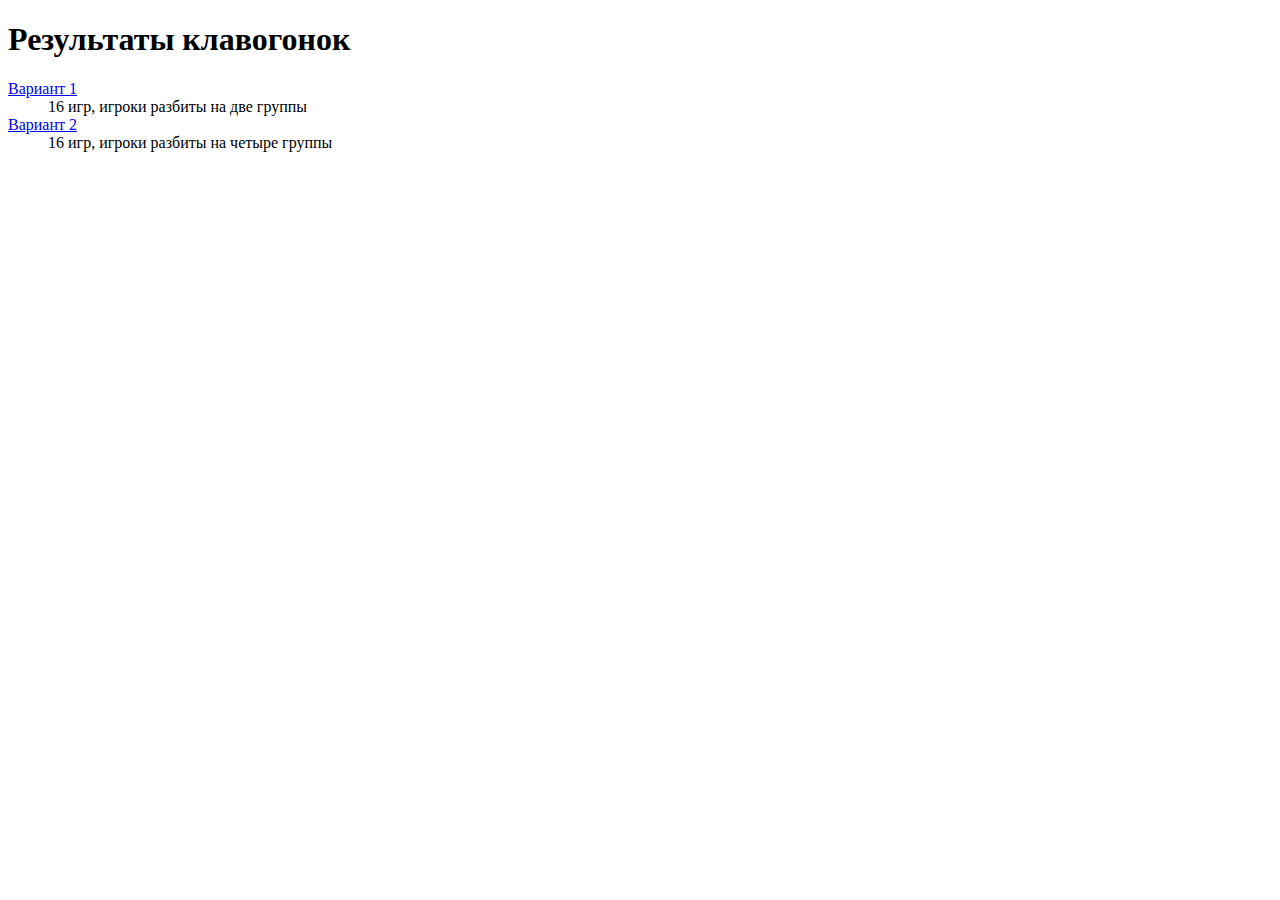
==== commit 32120642: "all 16 games results" ====
--- a/index.html
+++ b/index.html
@@ -8,10 +8,10 @@
 <body>
 	<h1>Результаты клавогонок</h1>
 	<dl>
-	<dt><a href="report-2-2015-03-27.html">Вариант 1</a></dt>
-	<dd>15 игр, игроки разбиты на две группы</dd>
-	<dt><a href="report-4-2015-03-27.html">Вариант 2</a></dt>
-	<dd>15 игр, игроки разбиты на четыре группы</dd>
+	<dt><a href="report-2-2015-03-30.html">Вариант 1</a></dt>
+	<dd>16 игр, игроки разбиты на две группы</dd>
+	<dt><a href="report-4-2015-03-30.html">Вариант 2</a></dt>
+	<dd>16 игр, игроки разбиты на четыре группы</dd>
 	</dl>
 </body>
 </html